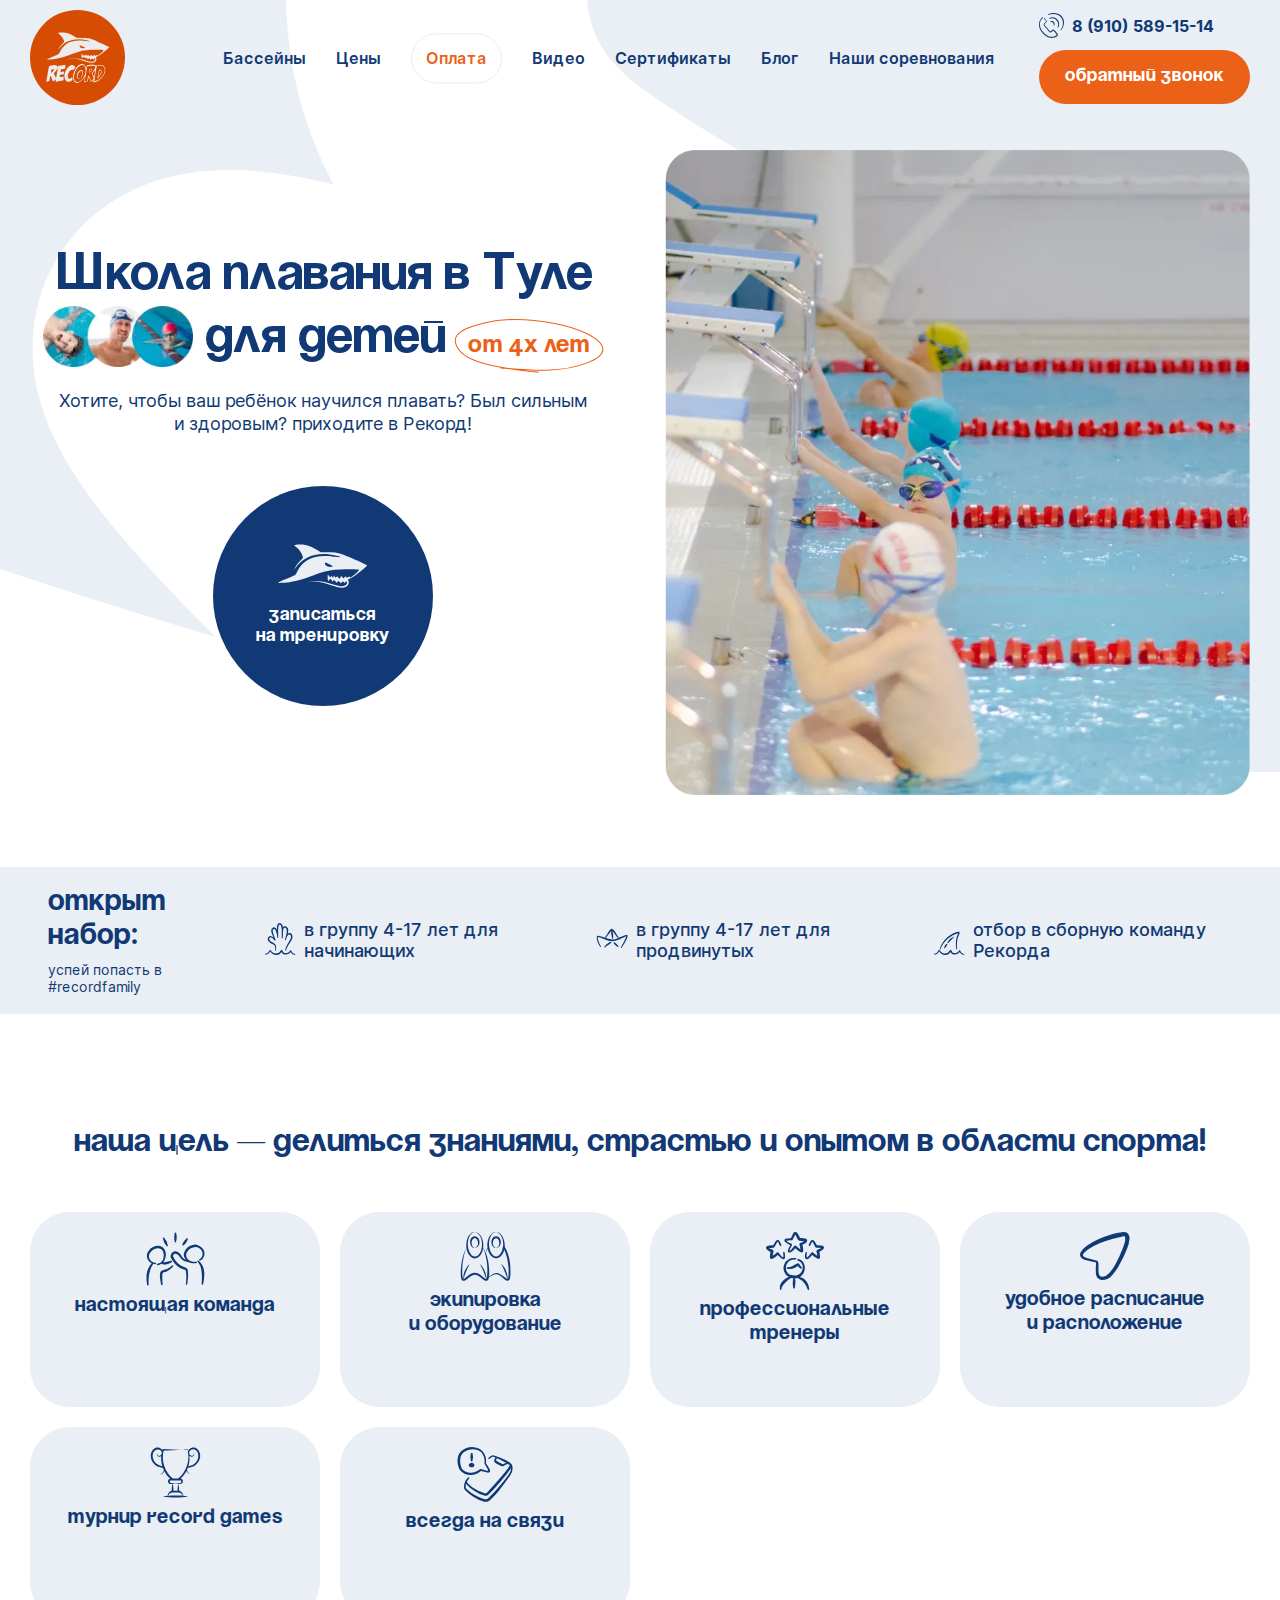
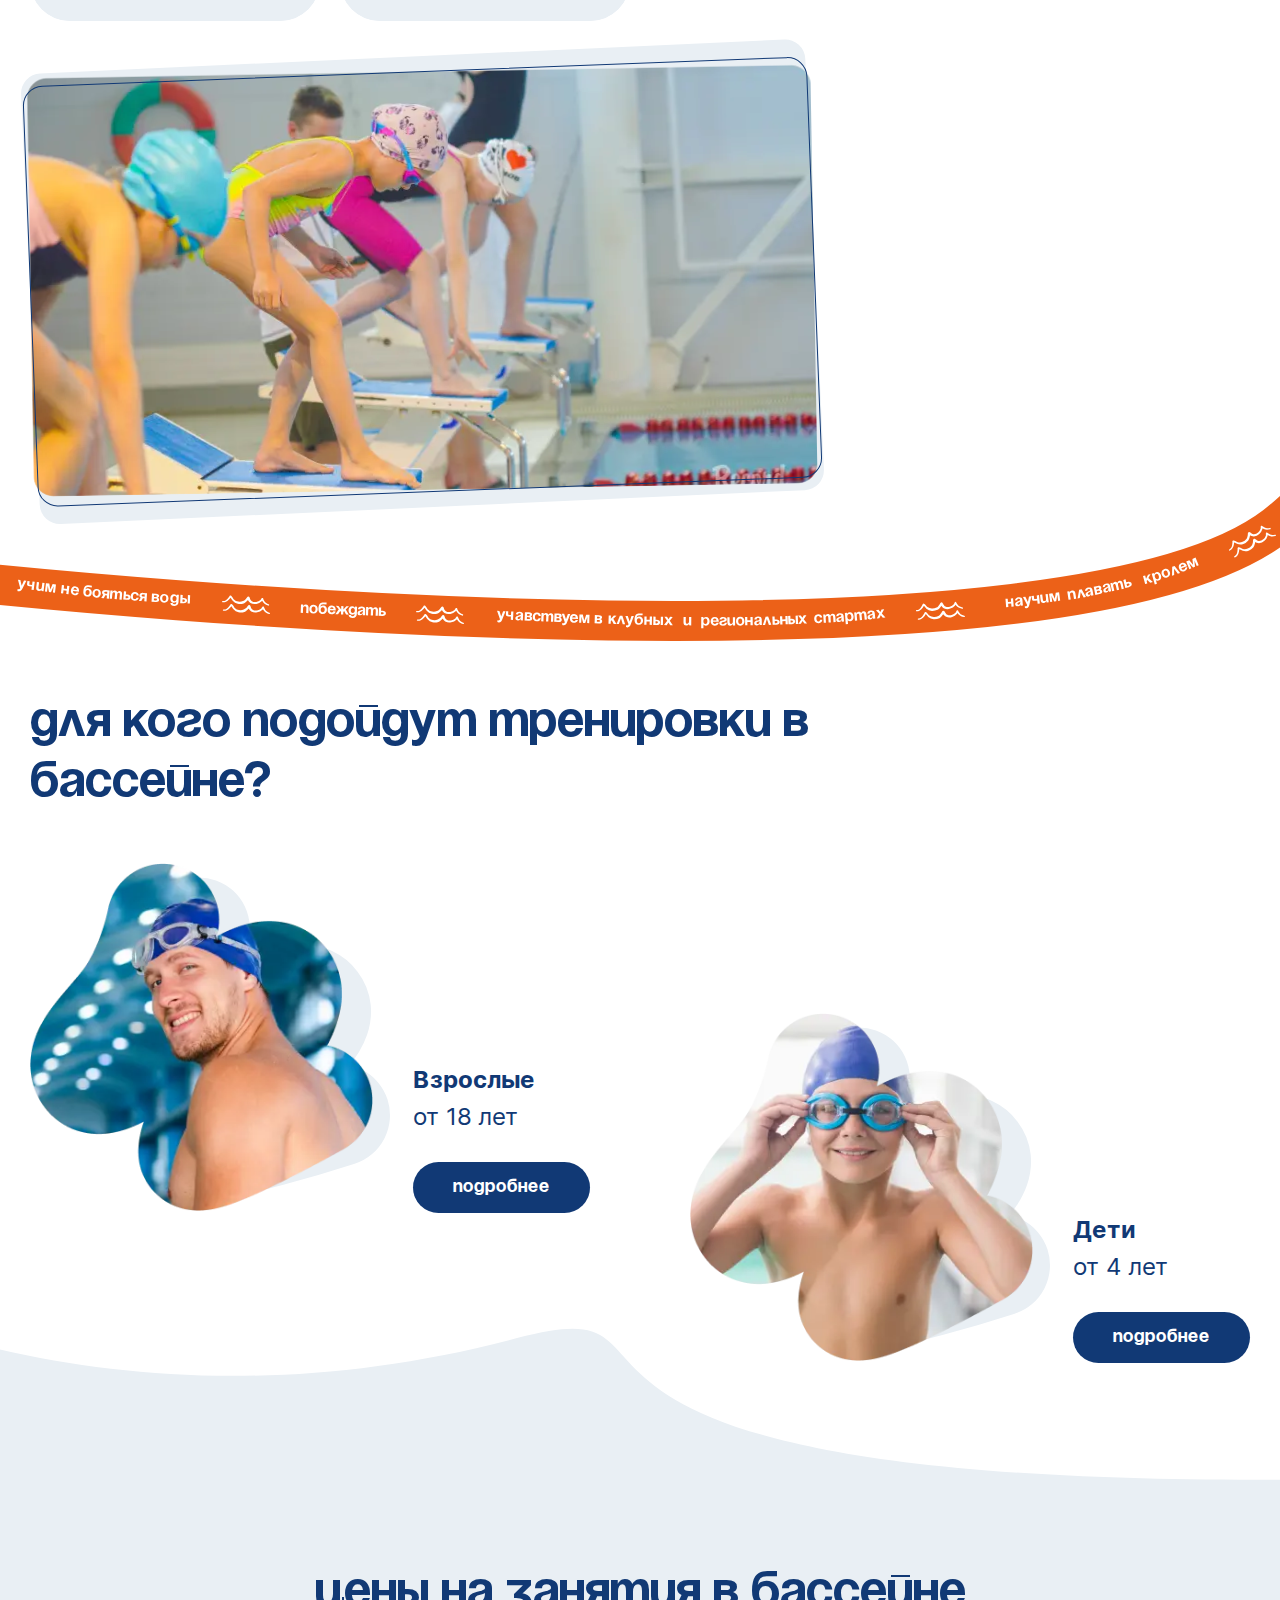
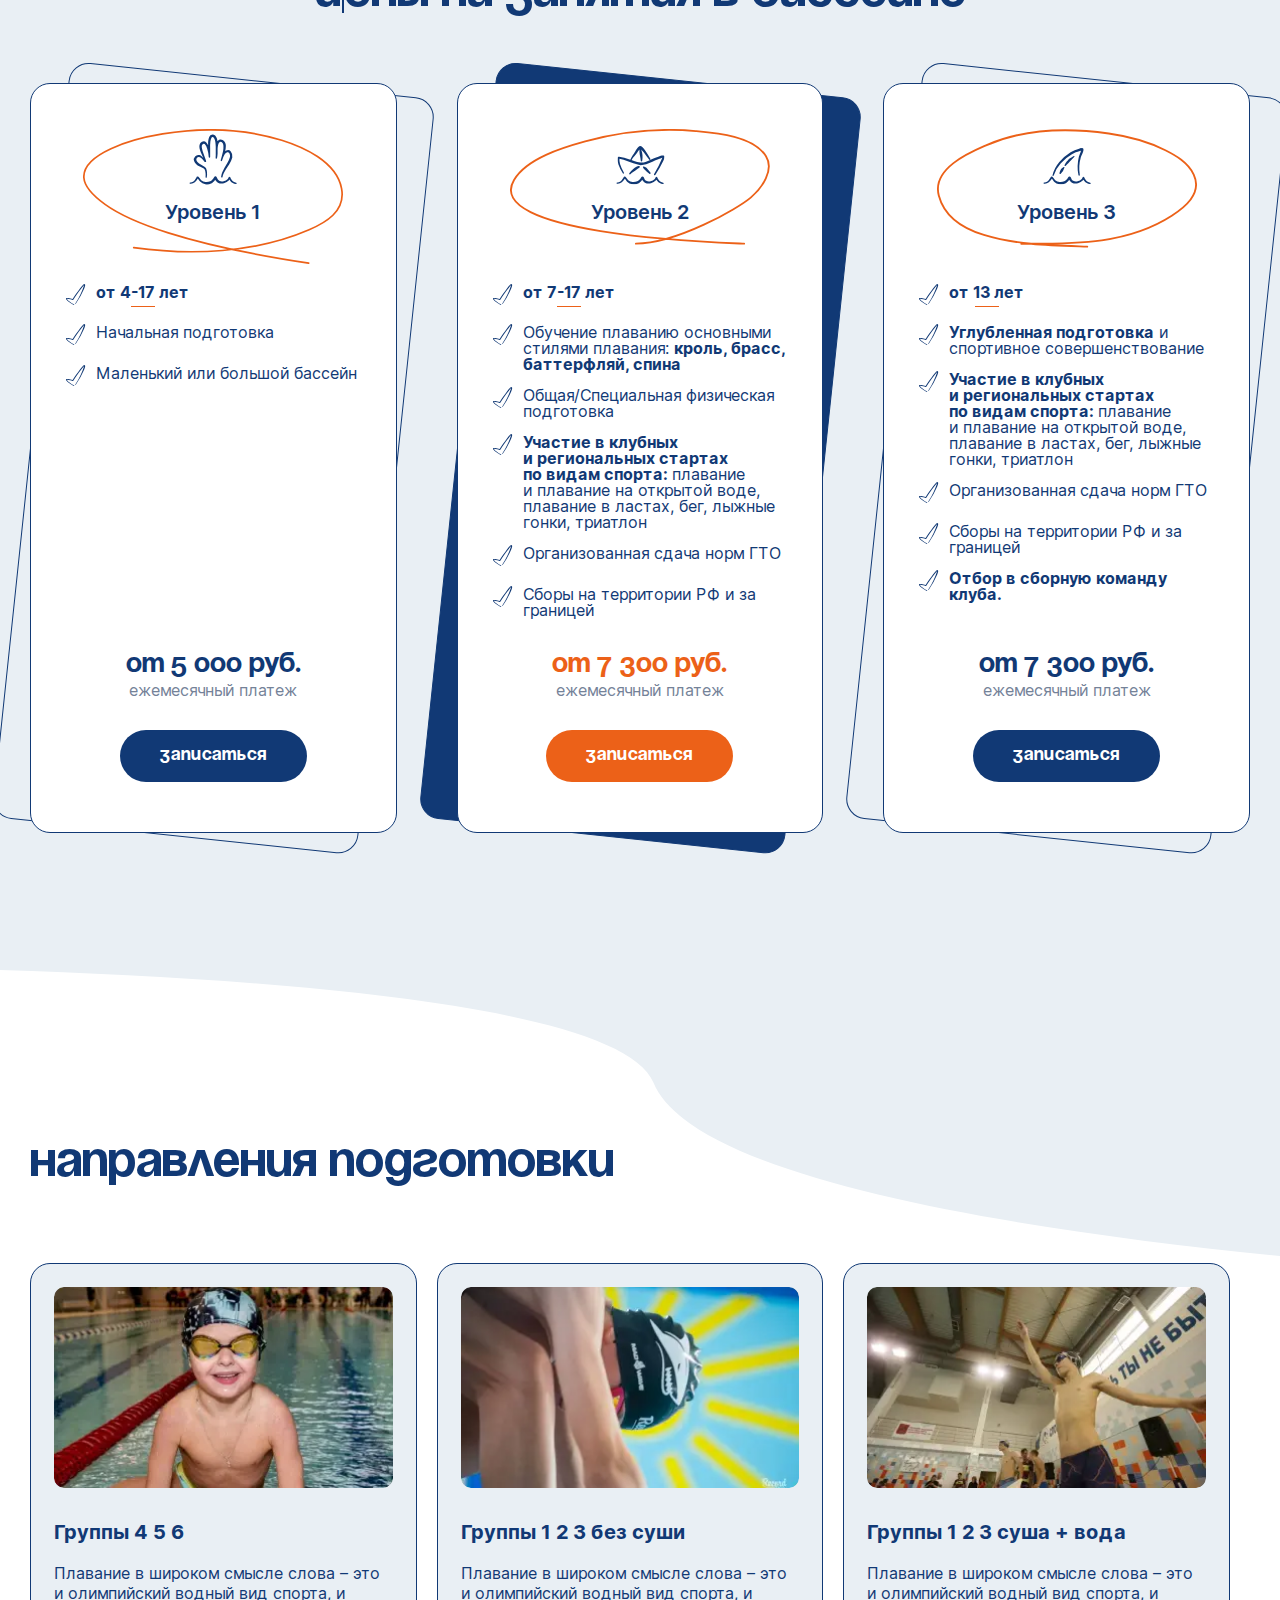
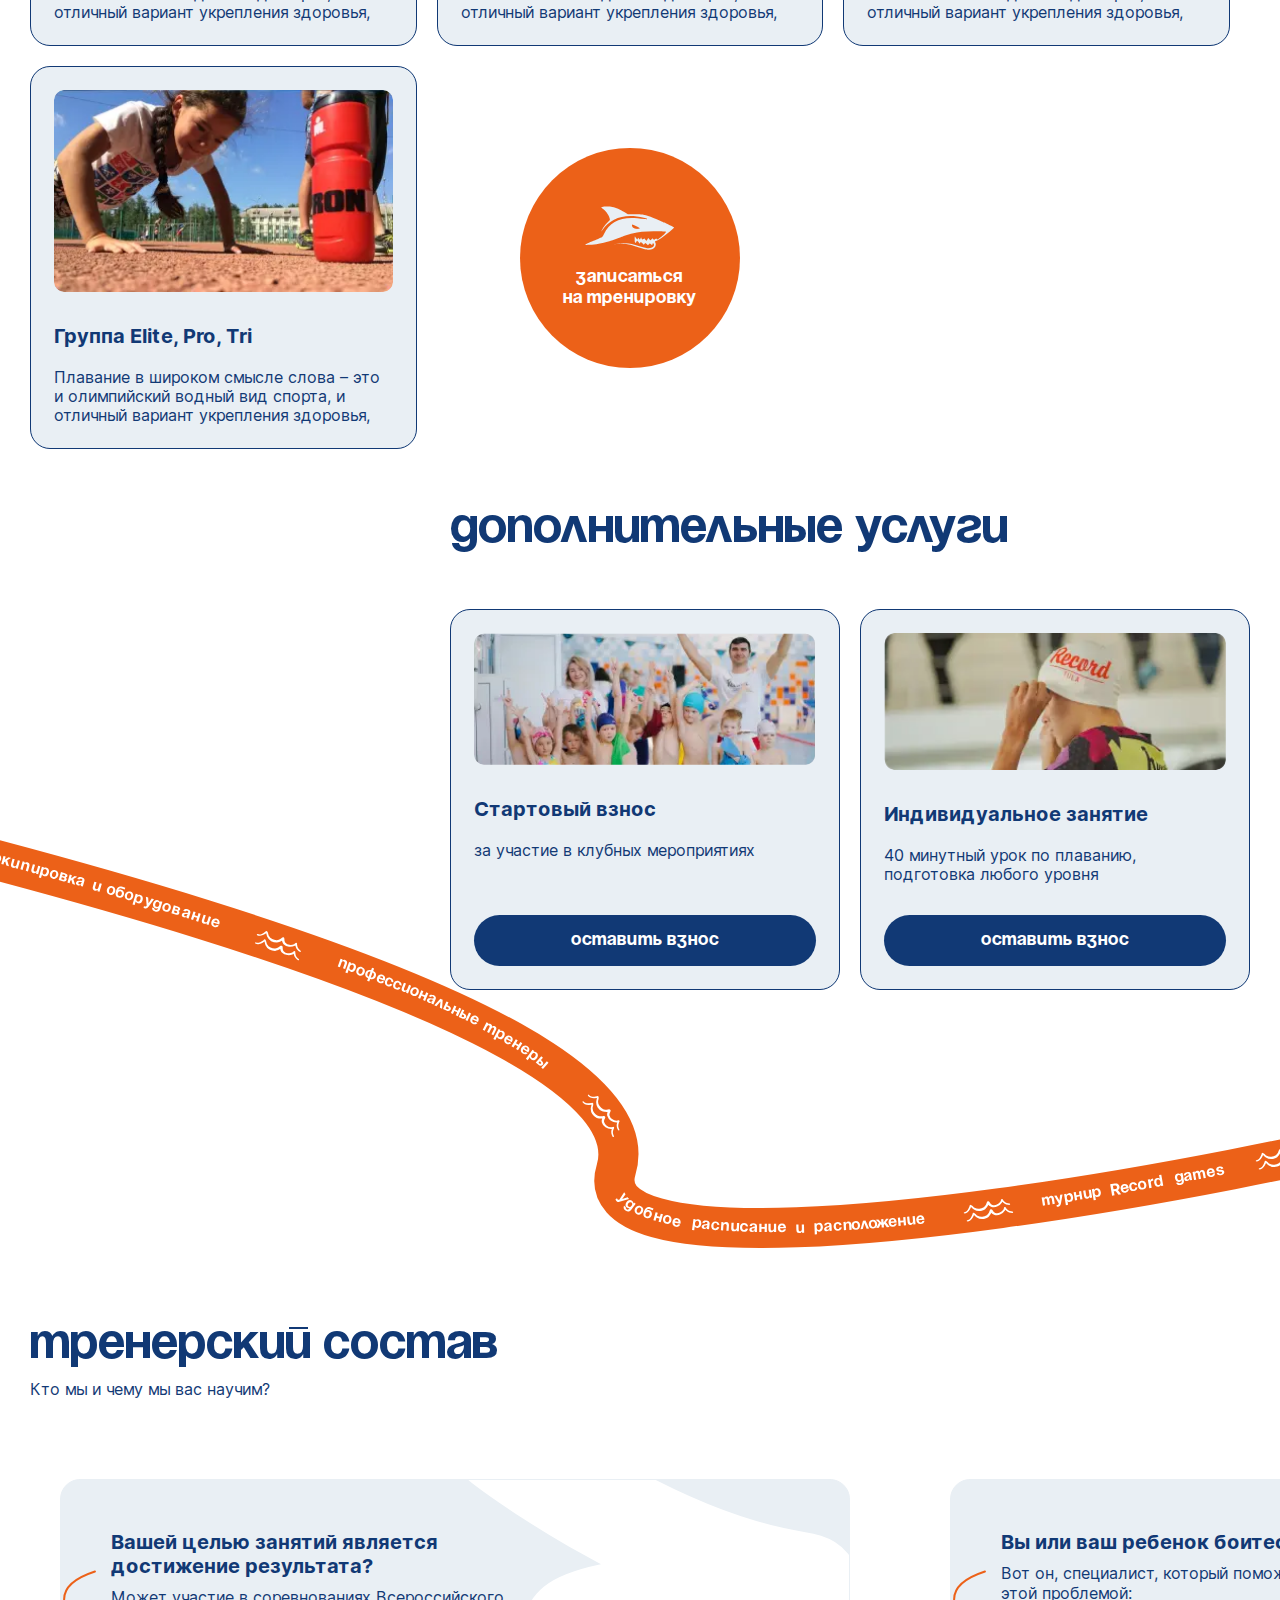
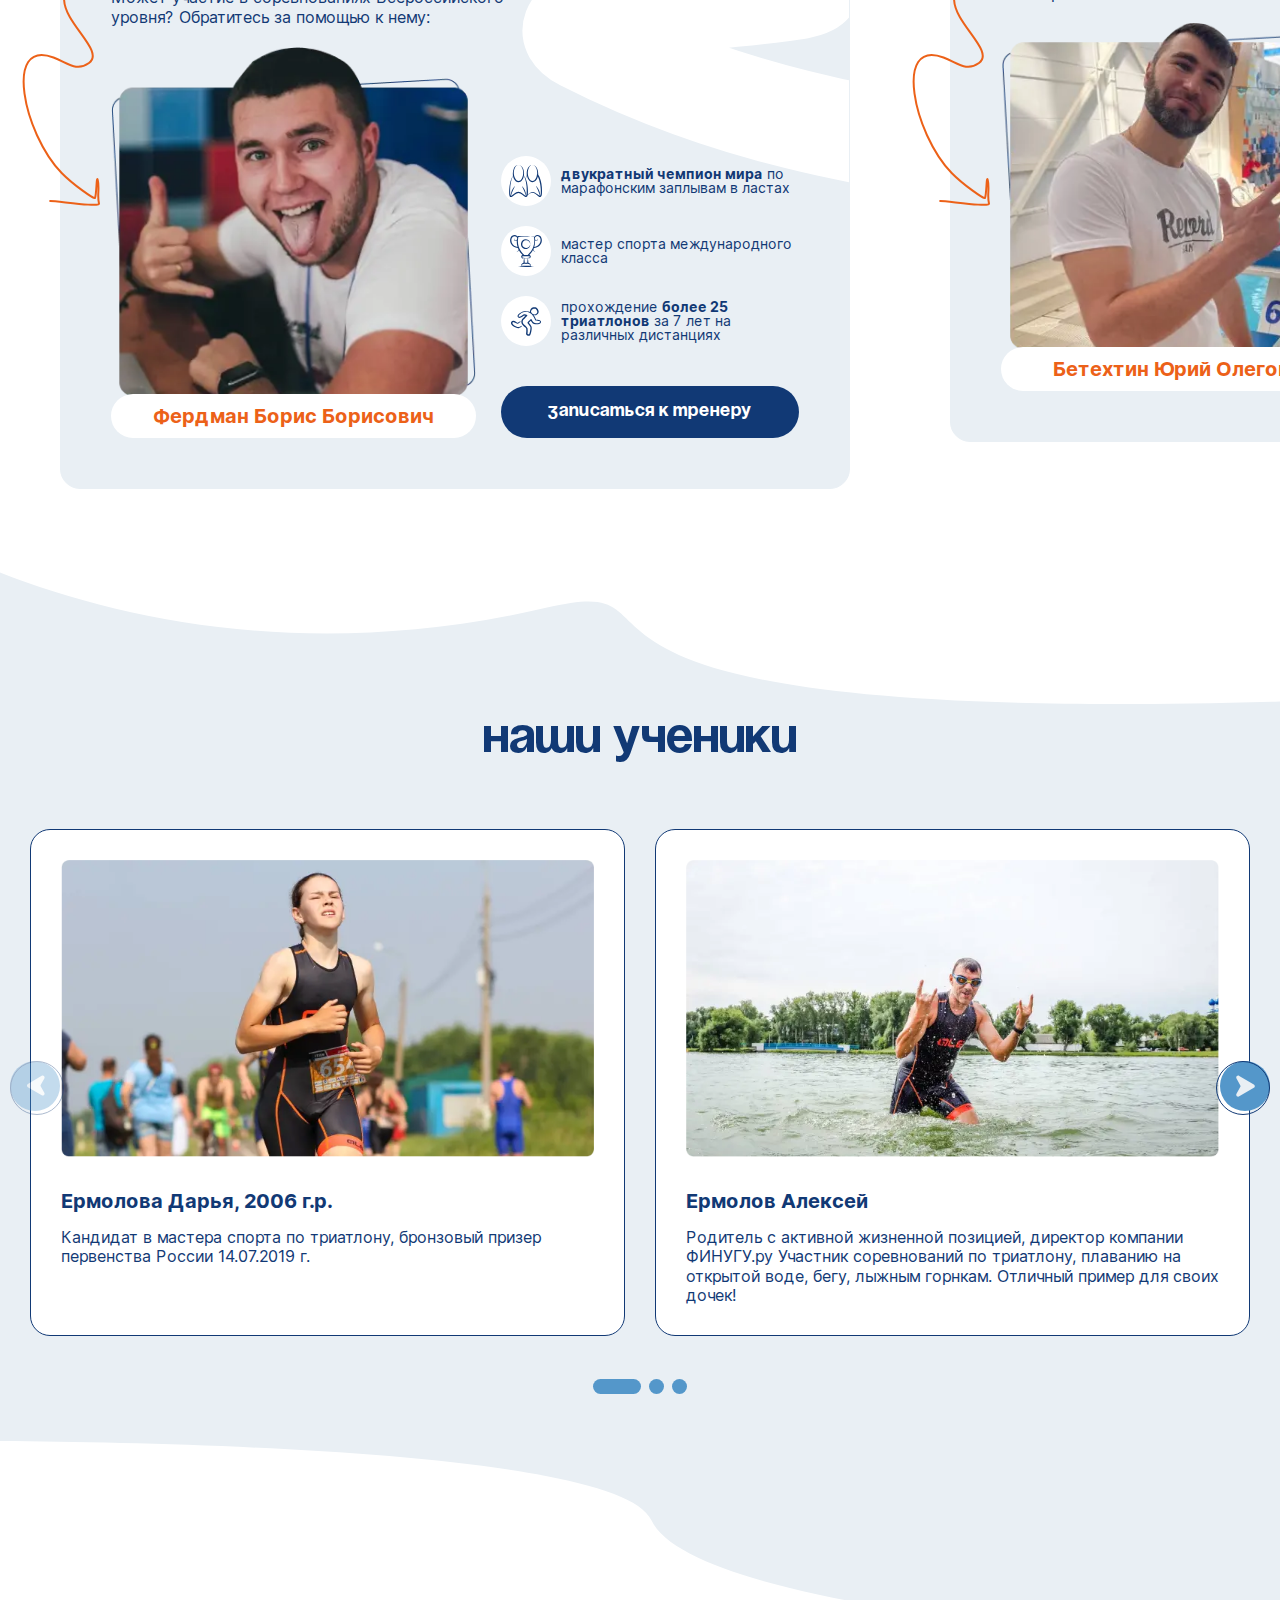
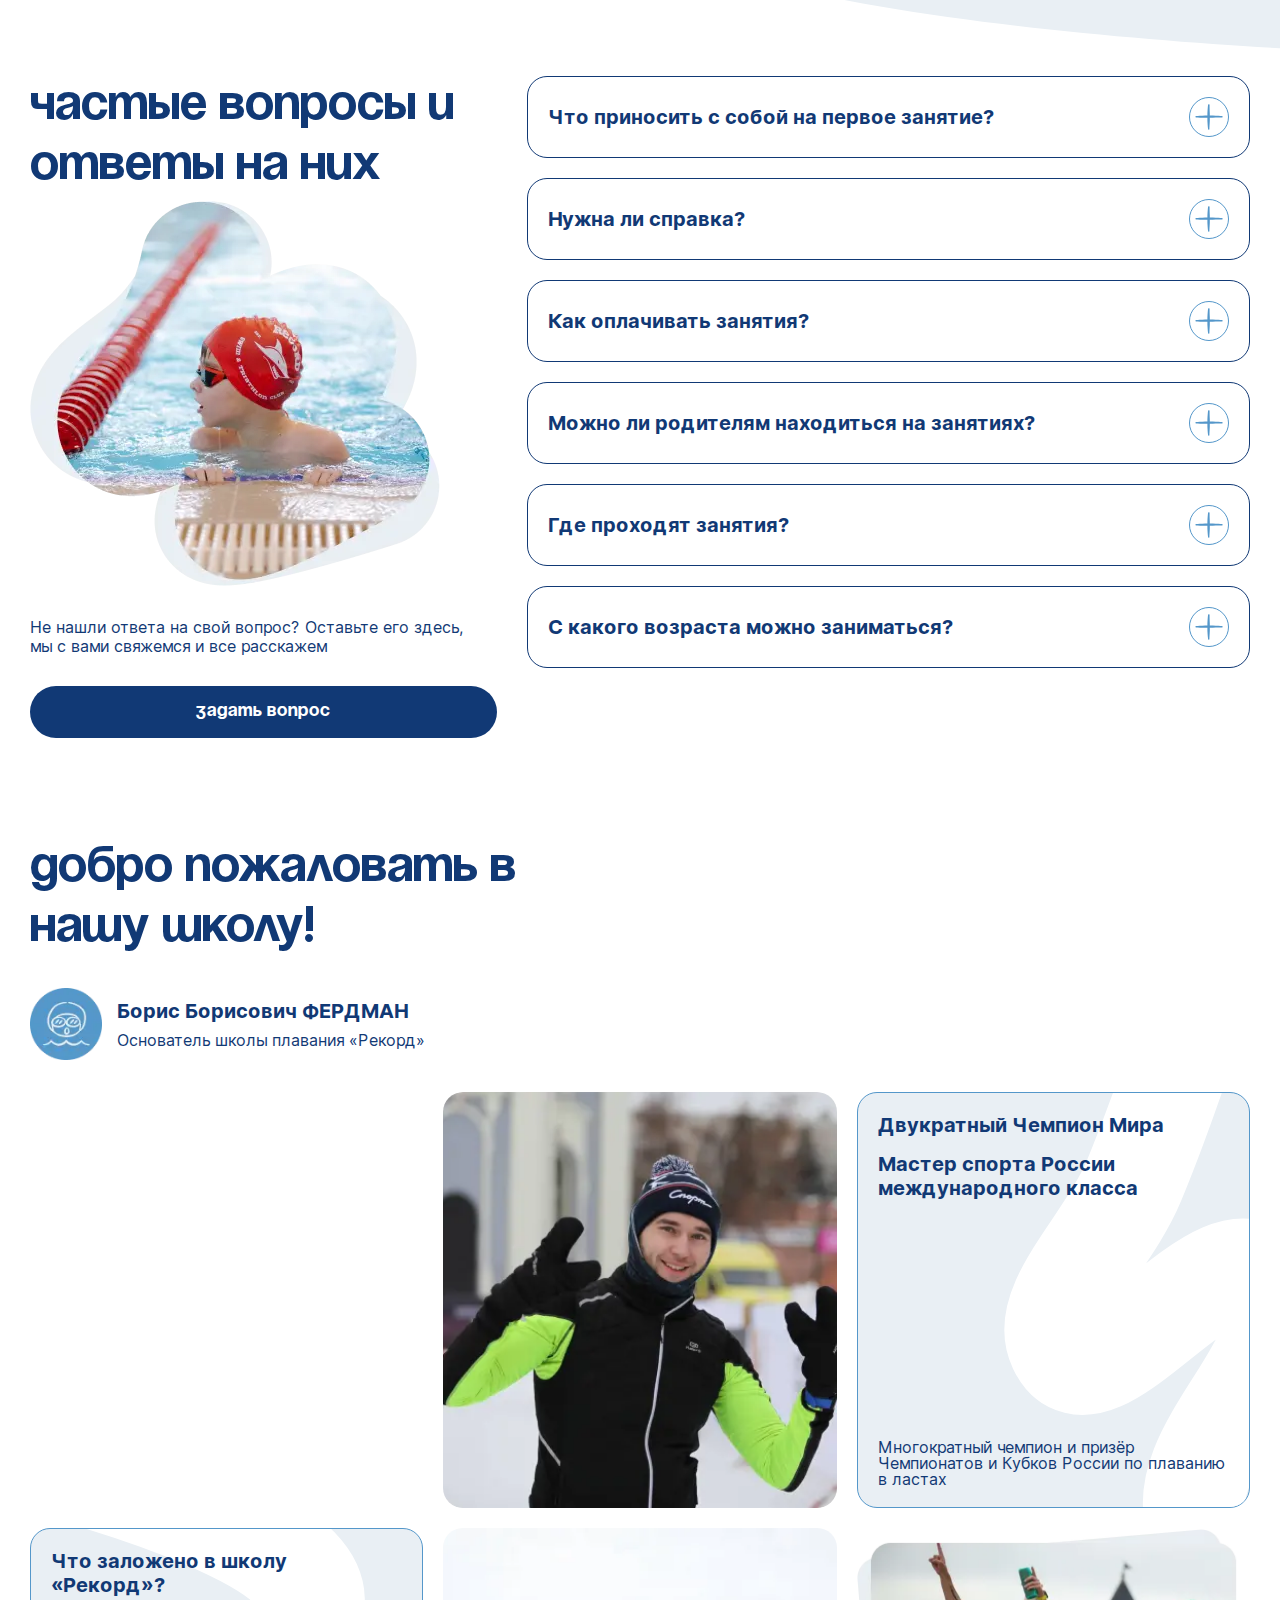
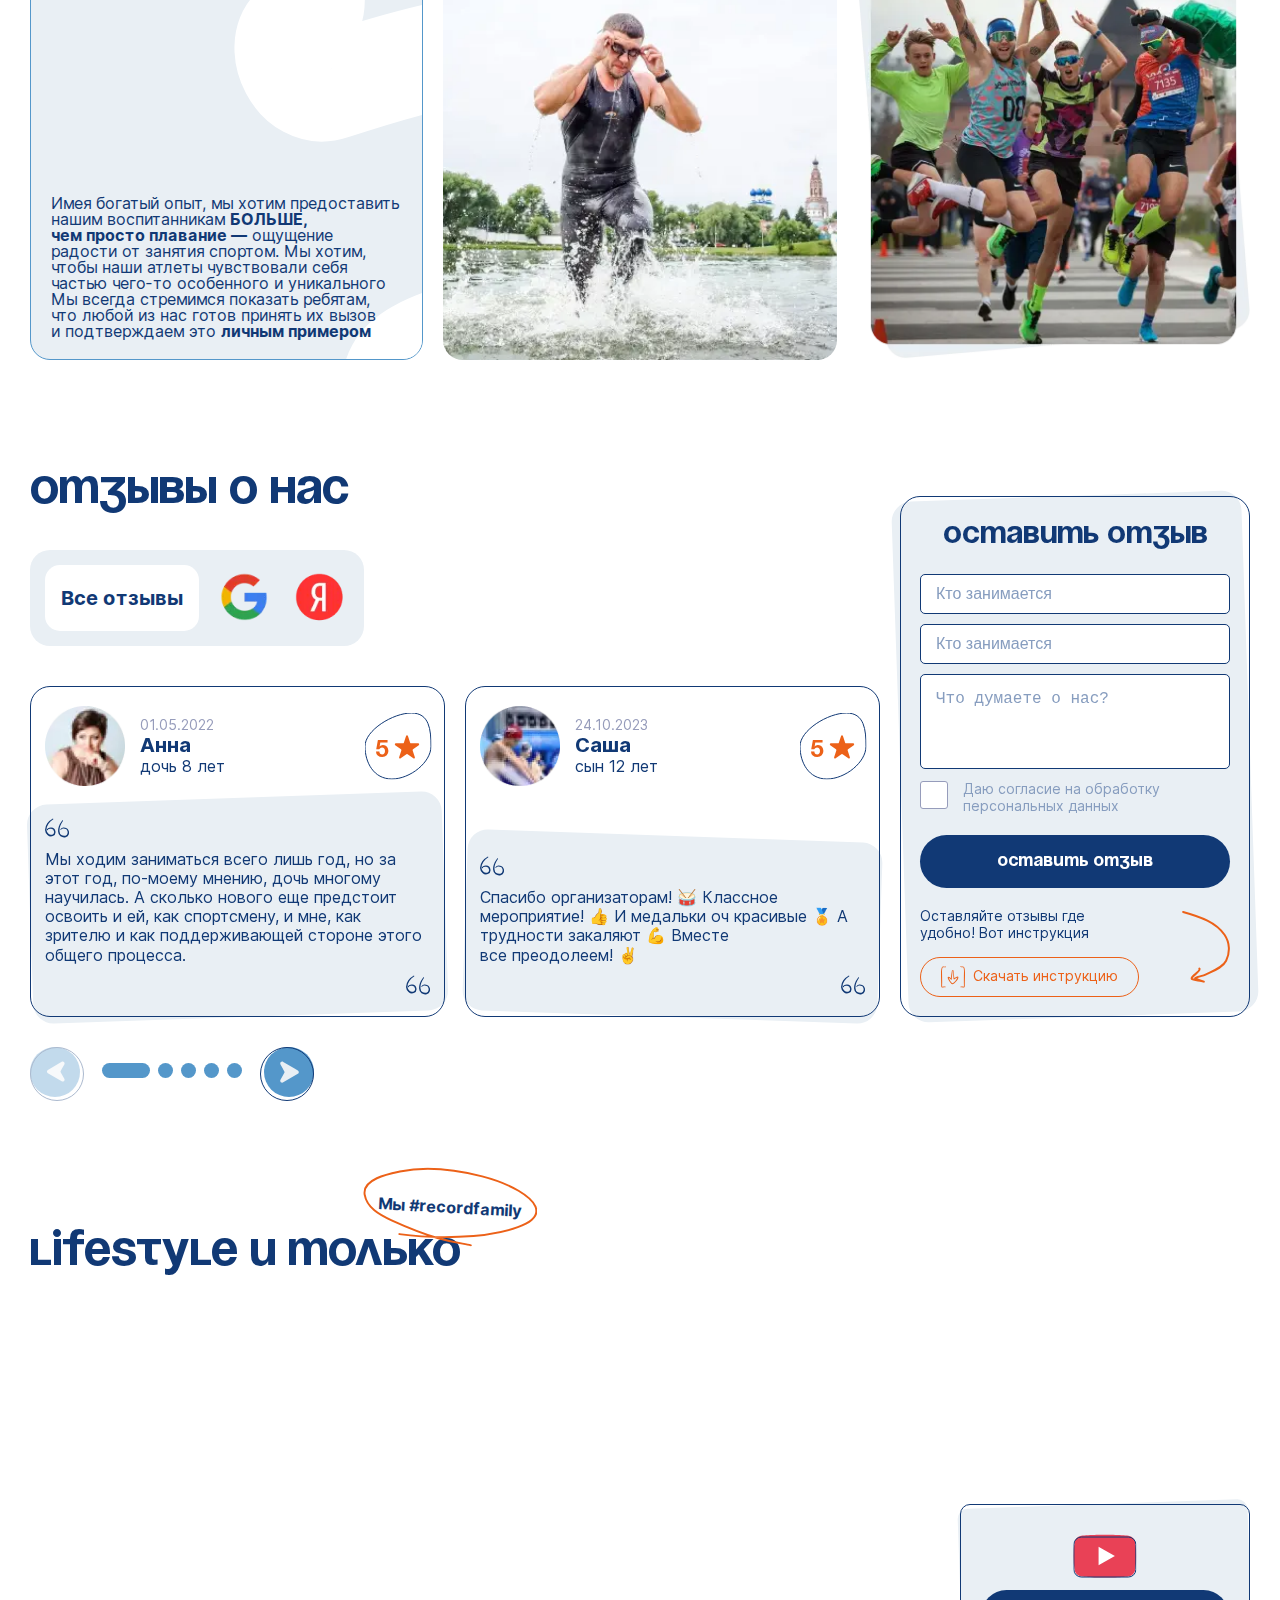
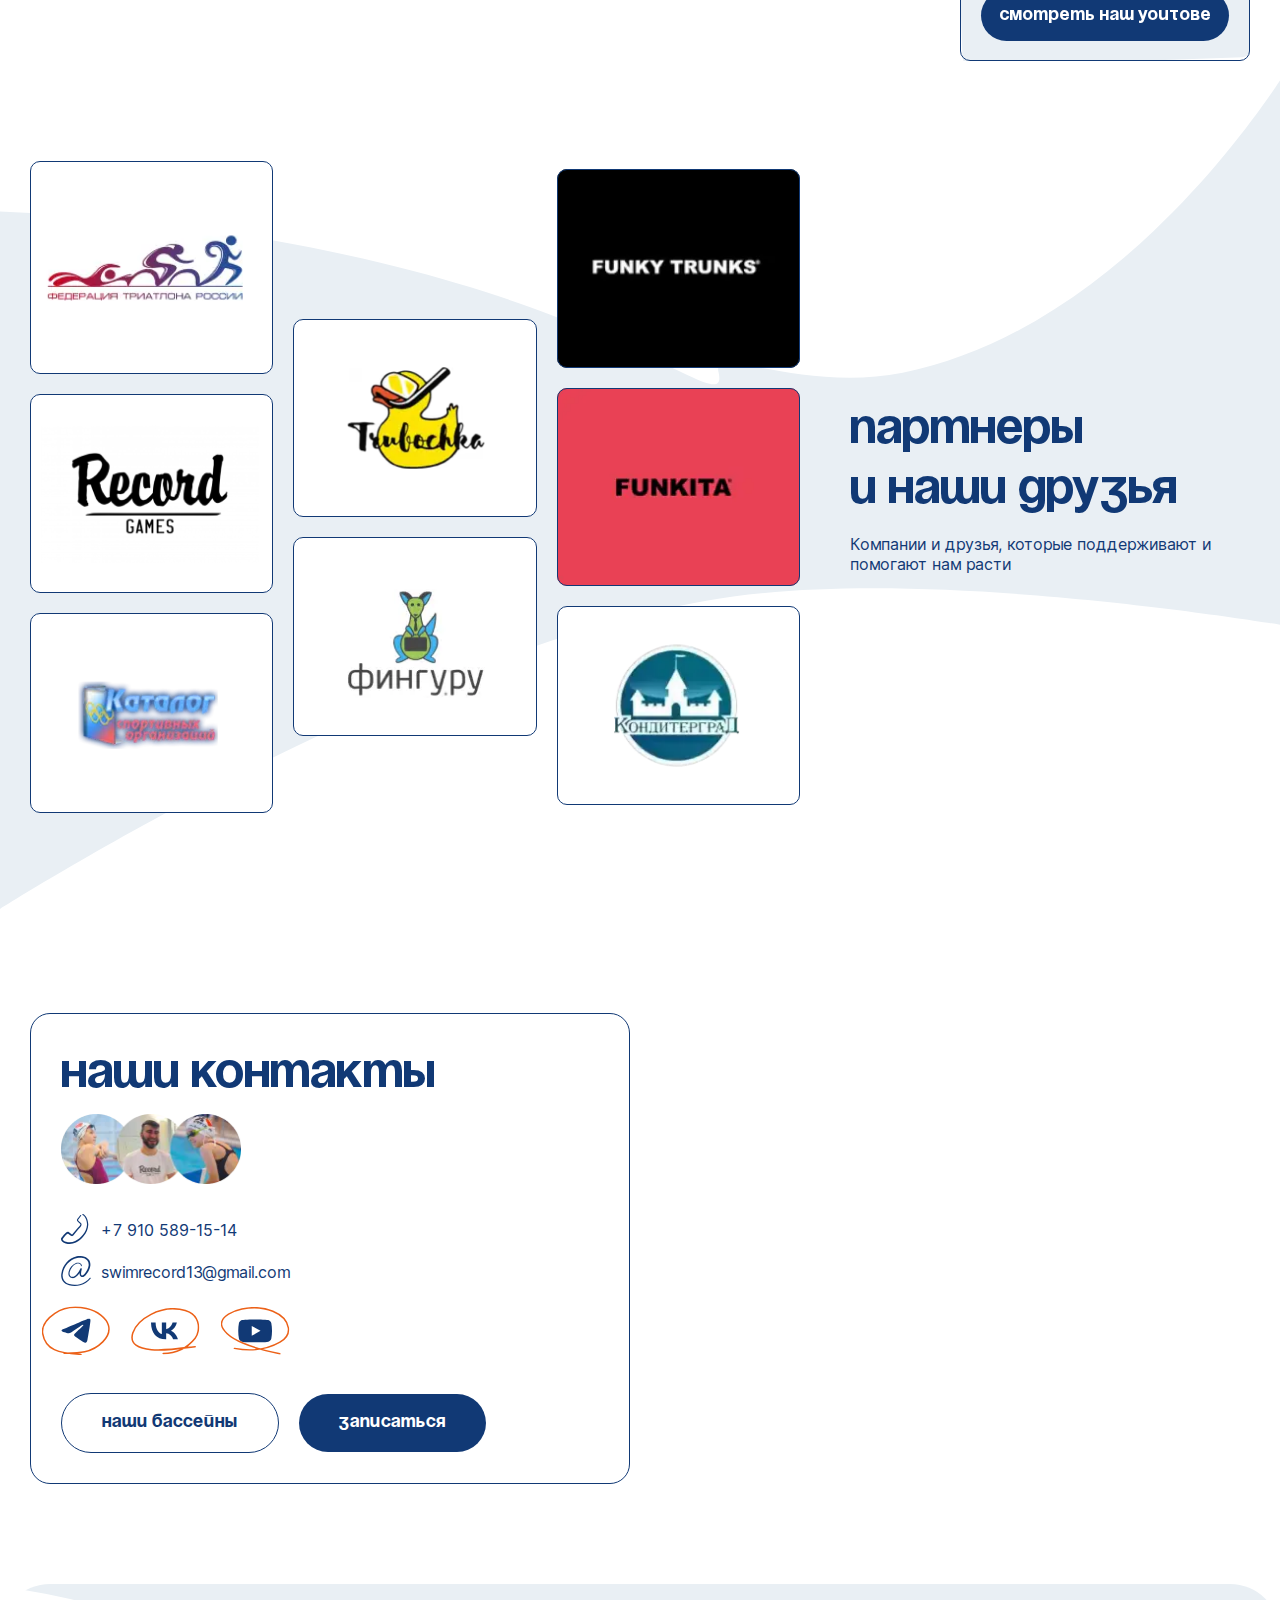
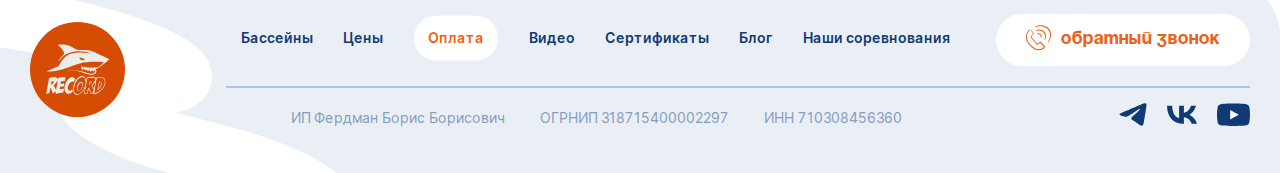
==== index.html @ f6ee5153 "first commit" ====
<!DOCTYPE html>
<html lang="en">

<head>
	<meta charset="UTF-8">
	<meta name="viewport" content="width=device-width, initial-scale=1.0">
	<meta name="keywords" content="">
	<link rel="stylesheet" href="css/libs.min.css">
	<link rel="stylesheet" href="css/style.min.css">
	<title>Главная</title>
	<script src="https://api-maps.yandex.ru/2.1/?lang=ru_RU&apikey=9133eb49-3a97-4b2d-90be-6b80a97a5036" type="text/javascript"></script>
</head>


<body>
	<div class="wrapper">
		<header class="header">
    <div class="container">
        <div class="header__inner">
            <div class="header__left">
                <a class="header__logo" href="">
                    <img src="img/logo.svg" alt="">
                </a>
            </div>
            <div class="header__right">
                <ul class="header__menu">
                    <li><a href="">Бассейны</a></li>
                    <li><a href="">Цены</a></li>
                    <li class="active"><a href="">Оплата</a></li>
                    <li><a href="">Видео</a></li>
                    <li><a href="">Сертификаты</a></li>
                    <li><a href="">Блог</a></li>
                    <li><a href="">Наши соревнования</a></li>
                </ul>
                <div class="header__group">
                    <a class="header__phone" href="tel:8(910)5891514">
                        <i>
                            <svg width="25" height="25" viewBox="0 0 25 25" fill="none" xmlns="http://www.w3.org/2000/svg">
                                <path fill-rule="evenodd" clip-rule="evenodd" d="M18.5417 20.6442C18.3646 20.3942 18.125 20.1546 17.9479 19.9359C17.5625 19.4463 17.1667 18.9567 16.75 18.4984C16.4637 18.1809 16.1613 17.8784 15.8438 17.5921C15.6011 17.3458 15.3361 17.1227 15.0521 16.9255C14.7992 16.7491 14.5049 16.6415 14.1979 16.613C13.9522 16.6084 13.7103 16.6734 13.5 16.8005C13.0104 17.0817 12.3438 17.7484 11.7292 18.1651C11.6052 18.2516 11.4725 18.3249 11.3333 18.3838C11.2604 18.3838 11.1771 18.4567 11.125 18.3838L7.78125 14.4984C7.33333 14.0088 6.73958 13.4567 6.17708 12.7901C5.85862 12.434 5.61112 12.0203 5.44792 11.5713C5.39583 11.4046 5.53125 11.2276 5.6875 11.0296C6.11458 10.488 6.86458 9.92547 7.29167 9.37338C7.54308 9.12903 7.72006 8.81841 7.80208 8.47755C7.82752 8.29715 7.79078 8.11346 7.69792 7.95672C7.57292 7.74838 7.35417 7.55047 7.25 7.40463L5.42708 5.02963C5.40424 4.98888 5.37282 4.95357 5.335 4.92614C5.29717 4.8987 5.25385 4.87981 5.20801 4.87075C5.16218 4.86169 5.11492 4.86269 5.06951 4.87367C5.0241 4.88465 4.98161 4.90536 4.94497 4.93436C4.90834 4.96336 4.87844 4.99996 4.85733 5.04165C4.83622 5.08333 4.82441 5.12909 4.82271 5.17578C4.82101 5.22248 4.82946 5.26898 4.84748 5.31209C4.8655 5.35519 4.89266 5.39388 4.92708 5.42547L6.71875 7.8213L7.13542 8.37338C6.98982 8.71631 6.7518 9.01203 6.44792 9.22755C5.91101 9.67043 5.40948 10.1545 4.94792 10.6755C4.81463 10.8292 4.7189 11.0118 4.66828 11.2088C4.61766 11.4059 4.61354 11.612 4.65625 11.8109C4.83906 12.3634 5.12541 12.876 5.5 13.3213C6.01042 13.988 6.64583 14.6026 7.09375 15.113L10.3125 19.0713C10.4641 19.2605 10.6719 19.3967 10.9059 19.4604C11.1399 19.524 11.388 19.5118 11.6146 19.4255C12.271 19.1361 12.8761 18.7421 13.4063 18.2588C13.6042 18.1026 13.8021 17.9463 13.9688 17.8421C14.1354 17.738 14.1458 17.8421 14.1458 17.7692C14.2828 17.8016 14.4086 17.8699 14.5104 17.9671C14.7083 18.113 14.8854 18.3005 15.0521 18.4463C15.2188 18.5921 15.6042 18.9984 15.8646 19.2901C16.125 19.5817 16.6354 20.2067 17 20.6755C17.1458 20.8526 17.3333 21.0401 17.4896 21.2484C17.5519 21.3267 17.6012 21.4147 17.6354 21.5088C17.7813 21.9567 17.3854 22.3109 16.9792 22.6234C16.4751 22.9939 15.9114 23.2758 15.3125 23.4567C13.2349 24.0466 11.0138 23.8615 9.0625 22.9359C7.08001 21.9505 5.32954 20.5551 3.92708 18.8421C2.11231 16.892 1.03955 14.3668 0.895833 11.7067C0.78125 8.42547 2.29167 5.73797 3.9375 4.93588C4.02206 4.89329 4.08674 4.81947 4.11785 4.73004C4.14895 4.64061 4.14405 4.54259 4.10417 4.45672C4.08509 4.41299 4.05738 4.37356 4.02269 4.3408C3.98801 4.30805 3.94706 4.28264 3.90231 4.2661C3.85756 4.24956 3.80993 4.24224 3.76227 4.24456C3.71462 4.24689 3.66793 4.25882 3.625 4.27963C1.78125 5.14422 0 8.0713 0 11.7276C0.101982 14.6096 1.20729 17.3655 3.125 19.5192C4.59228 21.3689 6.43943 22.8821 8.54167 23.9567C10.743 25.037 13.2665 25.2634 15.625 24.5921C16.5412 24.3313 17.3856 23.8646 18.0938 23.2276C18.3968 22.9834 18.6229 22.6569 18.7448 22.2873C18.8668 21.9177 18.8794 21.5208 18.7813 21.1442C18.725 20.9672 18.6444 20.799 18.5417 20.6442Z" fill="#113975"/>
                                <path fill-rule="evenodd" clip-rule="evenodd" d="M15.0112 12.6447C15.1052 12.6666 15.2039 12.6504 15.2859 12.5996C15.3679 12.5488 15.4265 12.4677 15.4487 12.3738C15.7362 11.5868 15.7362 10.7234 15.4487 9.93634C15.3212 9.58844 15.1305 9.26708 14.8862 8.98842C14.635 8.71146 14.3302 8.48823 13.9904 8.33217C13.2408 7.95042 12.3769 7.85773 11.5633 8.07176C11.5223 8.07654 11.4826 8.08937 11.4465 8.1095C11.4104 8.12962 11.3787 8.15666 11.353 8.18906C11.3274 8.22147 11.3084 8.2586 11.2971 8.29835C11.2858 8.3381 11.2825 8.37968 11.2873 8.42071C11.2921 8.46175 11.3049 8.50145 11.325 8.53753C11.3451 8.57361 11.3722 8.60537 11.4046 8.63101C11.437 8.65664 11.4741 8.67564 11.5139 8.68692C11.5536 8.6982 11.5952 8.70154 11.6362 8.69676C12.2717 8.71098 12.8855 8.93021 13.3862 9.32176C13.5905 9.46857 13.779 9.63613 13.9487 9.82176C14.2586 10.1384 14.4919 10.5217 14.6309 10.9424C14.77 11.363 14.811 11.8099 14.7508 12.2488C14.7377 12.3353 14.757 12.4236 14.8051 12.4967C14.8532 12.5698 14.9266 12.6225 15.0112 12.6447Z" fill="#113975"/>
                                <path fill-rule="evenodd" clip-rule="evenodd" d="M18.7504 7.08253C18.0935 6.13391 17.2135 5.36125 16.1879 4.83253C15.2158 4.36566 14.1385 4.16098 13.0629 4.23878C12.0299 4.3009 11.0266 4.60797 10.1358 5.13461C10.0612 5.17329 10.0051 5.24001 9.97966 5.32011C9.95427 5.4002 9.96173 5.4871 10.0004 5.56169C10.0391 5.63629 10.1058 5.69246 10.1859 5.71786C10.266 5.74325 10.3529 5.73579 10.4275 5.69711C11.2548 5.2987 12.166 5.10574 13.0837 5.13461C13.976 5.15676 14.8477 5.40784 15.615 5.86378C16.4469 6.33492 17.1596 6.99062 17.6983 7.78045C18.1231 8.29698 18.477 8.86801 18.7504 9.47836C19.085 10.2177 19.2369 11.0266 19.1934 11.837C19.1499 12.6473 18.9122 13.4354 18.5004 14.1346C18.473 14.1733 18.4536 14.2172 18.4435 14.2636C18.4334 14.3099 18.4327 14.3578 18.4414 14.4045C18.4501 14.4511 18.4682 14.4955 18.4944 14.535C18.5207 14.5746 18.5546 14.6084 18.5942 14.6346C18.672 14.6883 18.7677 14.7096 18.861 14.6941C18.9543 14.6785 19.0379 14.6273 19.0942 14.5513C19.6421 13.7692 19.992 12.8658 20.1135 11.9186C20.2351 10.9714 20.1248 10.0089 19.7921 9.11378C19.5479 8.38863 19.1968 7.704 18.7504 7.08253Z" fill="#113975"/>
                                <path fill-rule="evenodd" clip-rule="evenodd" d="M24.8641 7.7699C24.7703 7.19074 24.6095 6.62444 24.3849 6.0824C24.1636 5.54915 23.8952 5.0367 23.5828 4.55115C22.8287 3.38071 21.8389 2.38028 20.6766 1.61365C19.5102 0.86453 18.2016 0.364493 16.8328 0.1449C14.142 -0.245012 11.3965 0.213779 8.97868 1.4574C8.90158 1.49359 8.84189 1.55878 8.81263 1.63877C8.78336 1.71876 8.78689 1.80708 8.82243 1.88448C8.8393 1.92229 8.86352 1.95638 8.89367 1.98475C8.92383 2.01312 8.95932 2.03521 8.99809 2.04975C9.03685 2.06429 9.07813 2.07098 9.1195 2.06943C9.16087 2.06788 9.20153 2.05813 9.2391 2.04073C11.5664 0.993608 14.1606 0.691625 16.6662 1.17615C17.8732 1.43377 19.0191 1.92186 20.0412 2.61365C21.0475 3.30308 21.9078 4.18454 22.5724 5.2074C22.8561 5.62471 23.1003 6.06761 23.3016 6.53032C23.5042 6.98496 23.6578 7.45985 23.7599 7.94699C23.9612 9.03596 23.9998 10.1488 23.8745 11.2491C23.763 12.3561 23.4783 13.4387 23.0308 14.4574L21.7287 16.6657C21.684 16.7502 21.6742 16.8488 21.7015 16.9403C21.7288 17.0319 21.7909 17.1091 21.8745 17.1553C21.959 17.2 22.0576 17.2098 22.1491 17.1825C22.2407 17.1552 22.3179 17.0931 22.3641 17.0095L23.7703 14.8116C24.2981 13.7284 24.6497 12.568 24.812 11.3741C25.005 10.1816 25.0226 8.9674 24.8641 7.7699Z" fill="#113975"/>
                            </svg>
                        </i>
                        <span>8 (910) 589-15-14</span>
                    </a>
                    <button class="header__btn btn btn-orange">
                        <i class="btn-mob__icon">
                            <svg width="25" height="25" viewBox="0 0 25 25" fill="none" xmlns="http://www.w3.org/2000/svg">
                                <path fill-rule="evenodd" clip-rule="evenodd" d="M18.5417 20.6462C18.3646 20.3962 18.125 20.1566 17.9479 19.9378C17.5625 19.4483 17.1667 18.9587 16.75 18.5003C16.4637 18.1828 16.1613 17.8803 15.8438 17.5941C15.6011 17.3478 15.3361 17.1246 15.0521 16.9274C14.7992 16.7511 14.5049 16.6434 14.1979 16.6149C13.9522 16.6103 13.7103 16.6753 13.5 16.8024C13.0104 17.0837 12.3438 17.7503 11.7292 18.167C11.6052 18.2535 11.4725 18.3268 11.3333 18.3858C11.2604 18.3858 11.1771 18.4587 11.125 18.3858L7.78125 14.5003C7.33333 14.0108 6.73958 13.4587 6.17708 12.792C5.85862 12.4359 5.61112 12.0222 5.44792 11.5733C5.39583 11.4066 5.53125 11.2295 5.6875 11.0316C6.11458 10.4899 6.86458 9.92742 7.29167 9.37534C7.54308 9.13099 7.72006 8.82037 7.80208 8.4795C7.82752 8.2991 7.79078 8.11541 7.69792 7.95867C7.57292 7.75034 7.35417 7.55242 7.25 7.40659L5.42708 5.03159C5.40424 4.99083 5.37282 4.95552 5.335 4.92809C5.29717 4.90066 5.25385 4.88176 5.20801 4.8727C5.16218 4.86364 5.11492 4.86464 5.06951 4.87562C5.0241 4.8866 4.98161 4.90731 4.94497 4.93631C4.90834 4.96531 4.87844 5.00192 4.85733 5.0436C4.83622 5.08528 4.82441 5.13105 4.82271 5.17774C4.82101 5.22443 4.82946 5.27093 4.84748 5.31404C4.8655 5.35715 4.89266 5.39583 4.92708 5.42742L6.71875 7.82325L7.13542 8.37534C6.98982 8.71826 6.7518 9.01398 6.44792 9.2295C5.91101 9.67238 5.40948 10.1565 4.94792 10.6774C4.81463 10.8311 4.7189 11.0137 4.66828 11.2108C4.61766 11.4078 4.61354 11.6139 4.65625 11.8128C4.83906 12.3653 5.12541 12.8779 5.5 13.3233C6.01042 13.9899 6.64583 14.6045 7.09375 15.1149L10.3125 19.0733C10.4641 19.2625 10.6719 19.3987 10.9059 19.4623C11.1399 19.526 11.388 19.5138 11.6146 19.4274C12.271 19.1381 12.8761 18.7441 13.4063 18.2608C13.6042 18.1045 13.8021 17.9483 13.9688 17.8441C14.1354 17.7399 14.1458 17.8441 14.1458 17.7712C14.2828 17.8036 14.4086 17.8719 14.5104 17.9691C14.7083 18.1149 14.8854 18.3024 15.0521 18.4483C15.2188 18.5941 15.6042 19.0003 15.8646 19.292C16.125 19.5837 16.6354 20.2087 17 20.6774C17.1458 20.8545 17.3333 21.042 17.4896 21.2503C17.5519 21.3287 17.6012 21.4166 17.6354 21.5108C17.7813 21.9587 17.3854 22.3128 16.9792 22.6253C16.4751 22.9959 15.9114 23.2777 15.3125 23.4587C13.2349 24.0486 11.0138 23.8635 9.0625 22.9378C7.08001 21.9525 5.32954 20.5571 3.92708 18.8441C2.11231 16.8939 1.03955 14.3687 0.895833 11.7087C0.78125 8.42742 2.29167 5.73992 3.9375 4.93784C4.02206 4.89524 4.08674 4.82142 4.11785 4.732C4.14895 4.64257 4.14405 4.54455 4.10417 4.45867C4.08509 4.41494 4.05738 4.37551 4.02269 4.34276C3.98801 4.31 3.94706 4.28459 3.90231 4.26805C3.85756 4.25152 3.80993 4.24419 3.76227 4.24651C3.71462 4.24884 3.66793 4.26077 3.625 4.28159C1.78125 5.14617 0 8.07325 0 11.7295C0.101982 14.6115 1.20729 17.3674 3.125 19.5212C4.59228 21.3708 6.43943 22.8841 8.54167 23.9587C10.743 25.039 13.2665 25.2653 15.625 24.5941C16.5412 24.3333 17.3856 23.8666 18.0938 23.2295C18.3968 22.9853 18.6229 22.6588 18.7448 22.2893C18.8668 21.9197 18.8794 21.5228 18.7813 21.1462C18.725 20.9692 18.6444 20.8009 18.5417 20.6462Z" fill="#EC6118"/>
                                <path fill-rule="evenodd" clip-rule="evenodd" d="M15.0112 12.6466C15.1052 12.6685 15.2039 12.6523 15.2859 12.6016C15.3679 12.5508 15.4265 12.4696 15.4487 12.3758C15.7362 11.5887 15.7362 10.7254 15.4487 9.93829C15.3212 9.59039 15.1305 9.26904 14.8862 8.99038C14.635 8.71342 14.3302 8.49018 13.9904 8.33413C13.2408 7.95237 12.3769 7.85968 11.5633 8.07371C11.5223 8.0785 11.4826 8.09132 11.4465 8.11145C11.4104 8.13158 11.3787 8.15861 11.353 8.19102C11.3274 8.22342 11.3084 8.26056 11.2971 8.3003C11.2858 8.34005 11.2825 8.38163 11.2873 8.42267C11.2921 8.46371 11.3049 8.5034 11.325 8.53948C11.3451 8.57556 11.3722 8.60733 11.4046 8.63296C11.437 8.65859 11.4741 8.67759 11.5139 8.68887C11.5536 8.70016 11.5952 8.7035 11.6362 8.69871C12.2717 8.71293 12.8855 8.93216 13.3862 9.32371C13.5905 9.47053 13.779 9.63808 13.9487 9.82371C14.2586 10.1404 14.4919 10.5237 14.6309 10.9443C14.77 11.365 14.811 11.8119 14.7508 12.2508C14.7377 12.3373 14.757 12.4256 14.8051 12.4987C14.8532 12.5718 14.9266 12.6245 15.0112 12.6466Z" fill="#EC6118"/>
                                <path fill-rule="evenodd" clip-rule="evenodd" d="M18.7504 7.08253C18.0935 6.13391 17.2135 5.36125 16.1879 4.83253C15.2158 4.36566 14.1385 4.16098 13.0629 4.23878C12.0299 4.3009 11.0266 4.60797 10.1358 5.13461C10.0612 5.17329 10.0051 5.24001 9.97966 5.32011C9.95427 5.4002 9.96173 5.4871 10.0004 5.56169C10.0391 5.63629 10.1058 5.69246 10.1859 5.71786C10.266 5.74325 10.3529 5.73579 10.4275 5.69711C11.2548 5.2987 12.166 5.10574 13.0837 5.13461C13.976 5.15676 14.8477 5.40784 15.615 5.86378C16.4469 6.33492 17.1596 6.99062 17.6983 7.78045C18.1231 8.29698 18.477 8.86801 18.7504 9.47836C19.085 10.2177 19.2369 11.0266 19.1934 11.837C19.1499 12.6473 18.9122 13.4354 18.5004 14.1346C18.473 14.1733 18.4536 14.2172 18.4435 14.2636C18.4334 14.3099 18.4327 14.3578 18.4414 14.4045C18.4501 14.4511 18.4682 14.4955 18.4944 14.535C18.5207 14.5746 18.5546 14.6084 18.5942 14.6346C18.672 14.6883 18.7677 14.7096 18.861 14.6941C18.9543 14.6785 19.0379 14.6273 19.0942 14.5513C19.6421 13.7692 19.992 12.8658 20.1135 11.9186C20.2351 10.9714 20.1248 10.0089 19.7921 9.11378C19.5479 8.38863 19.1968 7.704 18.7504 7.08253Z" fill="#EC6118"/>
                                <path fill-rule="evenodd" clip-rule="evenodd" d="M24.8641 7.77185C24.7703 7.19269 24.6095 6.62639 24.3849 6.08435C24.1636 5.5511 23.8952 5.03866 23.5828 4.5531C22.8287 3.38266 21.8389 2.38223 20.6766 1.6156C19.5102 0.866483 18.2016 0.366446 16.8328 0.146854C14.142 -0.243058 11.3965 0.215732 8.97868 1.45935C8.90158 1.49554 8.84189 1.56073 8.81263 1.64073C8.78336 1.72072 8.78689 1.80903 8.82243 1.88644C8.8393 1.92425 8.86352 1.95833 8.89367 1.9867C8.92383 2.01507 8.95932 2.03717 8.99809 2.05171C9.03685 2.06624 9.07813 2.07293 9.1195 2.07138C9.16087 2.06984 9.20153 2.06008 9.2391 2.04269C11.5664 0.995561 14.1606 0.693578 16.6662 1.1781C17.8732 1.43572 19.0191 1.92381 20.0412 2.6156C21.0475 3.30503 21.9078 4.18649 22.5724 5.20935C22.8561 5.62666 23.1003 6.06956 23.3016 6.53227C23.5042 6.98691 23.6578 7.4618 23.7599 7.94894C23.9612 9.03791 23.9998 10.1507 23.8745 11.251C23.763 12.358 23.4783 13.4407 23.0308 14.4594L21.7287 16.6677C21.684 16.7521 21.6742 16.8507 21.7015 16.9423C21.7288 17.0338 21.7909 17.111 21.8745 17.1573C21.959 17.202 22.0576 17.2117 22.1491 17.1844C22.2407 17.1572 22.3179 17.095 22.3641 17.0114L23.7703 14.8135C24.2981 13.7303 24.6497 12.5699 24.812 11.376C25.005 10.1836 25.0226 8.96936 24.8641 7.77185Z" fill="#EC6118"/>
                            </svg>
                        </i>
                        <span>обратный звонок</span>
                        <i class="hover-bg">
                            <img src="img/btn-orange__bg.svg" alt="">
                        </i>
                        <i class="hover-bg2">
                            <img src="img/btn-orange__bg2.svg" alt="">
                        </i>
                    </button>
                </div>
                <div class="header__socials">
                    <a class="header__social" href="">
                        <svg width="28" height="23" viewBox="0 0 28 23" fill="none" xmlns="http://www.w3.org/2000/svg">
                            <path fill-rule="evenodd" clip-rule="evenodd" d="M2.37654 9.6753C9.61161 6.5231 14.4361 4.44498 16.8501 3.44093C23.7424 0.574175 25.1746 0.0761894 26.108 0.0597456C26.3134 0.056129 26.7724 0.10701 27.0698 0.348292C27.3208 0.552026 27.3899 0.827242 27.423 1.0204C27.456 1.21357 27.4972 1.6536 27.4645 1.99742C27.091 5.92179 25.4749 15.4452 24.6527 19.8406C24.3048 21.7004 23.6197 22.324 22.9566 22.385C21.5153 22.5176 20.4209 21.4325 19.025 20.5175C16.8406 19.0856 15.6066 18.1943 13.4863 16.7971C11.036 15.1823 12.6244 14.2948 14.0209 12.8444C14.3863 12.4648 20.7365 6.68887 20.8594 6.1649C20.8748 6.09937 20.8891 5.8551 20.744 5.72612C20.5988 5.59713 20.3847 5.64124 20.2301 5.67632C20.011 5.72604 16.5215 8.03248 9.76156 12.5956C8.77108 13.2758 7.87392 13.6072 7.07011 13.5898C6.18396 13.5706 4.47937 13.0888 3.21219 12.6768C1.65794 12.1716 0.422645 11.9045 0.530211 11.0465C0.586238 10.5996 1.20168 10.1425 2.37654 9.6753Z" fill="#113975"/>
                        </svg>
                    </a>
                    <a class="header__social" href="">
                        <svg width="30" height="19" viewBox="0 0 30 19" fill="none" xmlns="http://www.w3.org/2000/svg">
                            <path d="M16.3397 18.5C6.08985 18.5 0.243598 11.7432 0 0.5H5.13429C5.30294 8.75225 9.08798 12.2477 12.0861 12.9685V0.5H16.9208V7.61712C19.8814 7.31081 22.9916 4.06757 24.0409 0.5H28.8755C28.0698 4.8964 24.6969 8.13964 22.2984 9.47297C24.6969 10.5541 28.5384 13.3829 30 18.5H24.6781C23.5351 15.0766 20.6872 12.4279 16.9208 12.0676V18.5H16.3397Z" fill="#113975"/>
                        </svg>
                    </a>
                    <a class="header__social" href="">
                        <svg width="33" height="23" viewBox="0 0 33 23" fill="none" xmlns="http://www.w3.org/2000/svg">
                            <path d="M13.2 16.312V6.69047L21.78 11.5012L13.2 16.312Z" fill="white"/>
                            <path d="M32.3038 3.78464C32.116 3.1069 31.7483 2.48897 31.2374 1.99268C30.7266 1.4964 30.0905 1.13916 29.3929 0.95674C26.8237 0.28125 16.5 0.28125 16.5 0.28125C16.5 0.28125 6.17627 0.28125 3.60712 0.95674C2.90949 1.13916 2.27342 1.4964 1.76256 1.99268C1.25171 2.48897 0.883986 3.1069 0.696206 3.78464C0.21649 6.33005 -0.0163041 8.91358 0.000886751 11.5012C-0.0163041 14.0889 0.21649 16.6724 0.696206 19.2179C0.883986 19.8956 1.25171 20.5135 1.76256 21.0098C2.27342 21.5061 2.90949 21.8633 3.60712 22.0458C6.17627 22.7212 16.5 22.7212 16.5 22.7212C16.5 22.7212 26.8237 22.7212 29.3929 22.0458C30.0905 21.8633 30.7266 21.5061 31.2374 21.0098C31.7483 20.5135 32.116 19.8956 32.3038 19.2179C32.7835 16.6724 33.0163 14.0889 32.9991 11.5012C33.0163 8.91358 32.7835 6.33005 32.3038 3.78464ZM13.2002 16.3098V6.69268L21.7679 11.5012L13.2002 16.3098Z" fill="#113975"/>
                        </svg>
                    </a>
                </div>
                <div class="header__img">
                    <img src="img/menu-line.svg" alt="">
                </div>
            </div>
            <div class="header__mob">
                <div class="header__group">
                    <a class="header__phone" href="tel:8(910)5891514">
                        <i>
                            <svg width="25" height="25" viewBox="0 0 25 25" fill="none" xmlns="http://www.w3.org/2000/svg">
                                <path fill-rule="evenodd" clip-rule="evenodd" d="M18.5417 20.6442C18.3646 20.3942 18.125 20.1546 17.9479 19.9359C17.5625 19.4463 17.1667 18.9567 16.75 18.4984C16.4637 18.1809 16.1613 17.8784 15.8438 17.5921C15.6011 17.3458 15.3361 17.1227 15.0521 16.9255C14.7992 16.7491 14.5049 16.6415 14.1979 16.613C13.9522 16.6084 13.7103 16.6734 13.5 16.8005C13.0104 17.0817 12.3438 17.7484 11.7292 18.1651C11.6052 18.2516 11.4725 18.3249 11.3333 18.3838C11.2604 18.3838 11.1771 18.4567 11.125 18.3838L7.78125 14.4984C7.33333 14.0088 6.73958 13.4567 6.17708 12.7901C5.85862 12.434 5.61112 12.0203 5.44792 11.5713C5.39583 11.4046 5.53125 11.2276 5.6875 11.0296C6.11458 10.488 6.86458 9.92547 7.29167 9.37338C7.54308 9.12903 7.72006 8.81841 7.80208 8.47755C7.82752 8.29715 7.79078 8.11346 7.69792 7.95672C7.57292 7.74838 7.35417 7.55047 7.25 7.40463L5.42708 5.02963C5.40424 4.98888 5.37282 4.95357 5.335 4.92614C5.29717 4.8987 5.25385 4.87981 5.20801 4.87075C5.16218 4.86169 5.11492 4.86269 5.06951 4.87367C5.0241 4.88465 4.98161 4.90536 4.94497 4.93436C4.90834 4.96336 4.87844 4.99996 4.85733 5.04165C4.83622 5.08333 4.82441 5.12909 4.82271 5.17578C4.82101 5.22248 4.82946 5.26898 4.84748 5.31209C4.8655 5.35519 4.89266 5.39388 4.92708 5.42547L6.71875 7.8213L7.13542 8.37338C6.98982 8.71631 6.7518 9.01203 6.44792 9.22755C5.91101 9.67043 5.40948 10.1545 4.94792 10.6755C4.81463 10.8292 4.7189 11.0118 4.66828 11.2088C4.61766 11.4059 4.61354 11.612 4.65625 11.8109C4.83906 12.3634 5.12541 12.876 5.5 13.3213C6.01042 13.988 6.64583 14.6026 7.09375 15.113L10.3125 19.0713C10.4641 19.2605 10.6719 19.3967 10.9059 19.4604C11.1399 19.524 11.388 19.5118 11.6146 19.4255C12.271 19.1361 12.8761 18.7421 13.4063 18.2588C13.6042 18.1026 13.8021 17.9463 13.9688 17.8421C14.1354 17.738 14.1458 17.8421 14.1458 17.7692C14.2828 17.8016 14.4086 17.8699 14.5104 17.9671C14.7083 18.113 14.8854 18.3005 15.0521 18.4463C15.2188 18.5921 15.6042 18.9984 15.8646 19.2901C16.125 19.5817 16.6354 20.2067 17 20.6755C17.1458 20.8526 17.3333 21.0401 17.4896 21.2484C17.5519 21.3267 17.6012 21.4147 17.6354 21.5088C17.7813 21.9567 17.3854 22.3109 16.9792 22.6234C16.4751 22.9939 15.9114 23.2758 15.3125 23.4567C13.2349 24.0466 11.0138 23.8615 9.0625 22.9359C7.08001 21.9505 5.32954 20.5551 3.92708 18.8421C2.11231 16.892 1.03955 14.3668 0.895833 11.7067C0.78125 8.42547 2.29167 5.73797 3.9375 4.93588C4.02206 4.89329 4.08674 4.81947 4.11785 4.73004C4.14895 4.64061 4.14405 4.54259 4.10417 4.45672C4.08509 4.41299 4.05738 4.37356 4.02269 4.3408C3.98801 4.30805 3.94706 4.28264 3.90231 4.2661C3.85756 4.24956 3.80993 4.24224 3.76227 4.24456C3.71462 4.24689 3.66793 4.25882 3.625 4.27963C1.78125 5.14422 0 8.0713 0 11.7276C0.101982 14.6096 1.20729 17.3655 3.125 19.5192C4.59228 21.3689 6.43943 22.8821 8.54167 23.9567C10.743 25.037 13.2665 25.2634 15.625 24.5921C16.5412 24.3313 17.3856 23.8646 18.0938 23.2276C18.3968 22.9834 18.6229 22.6569 18.7448 22.2873C18.8668 21.9177 18.8794 21.5208 18.7813 21.1442C18.725 20.9672 18.6444 20.799 18.5417 20.6442Z" fill="#113975"/>
                                <path fill-rule="evenodd" clip-rule="evenodd" d="M15.0112 12.6447C15.1052 12.6666 15.2039 12.6504 15.2859 12.5996C15.3679 12.5488 15.4265 12.4677 15.4487 12.3738C15.7362 11.5868 15.7362 10.7234 15.4487 9.93634C15.3212 9.58844 15.1305 9.26708 14.8862 8.98842C14.635 8.71146 14.3302 8.48823 13.9904 8.33217C13.2408 7.95042 12.3769 7.85773 11.5633 8.07176C11.5223 8.07654 11.4826 8.08937 11.4465 8.1095C11.4104 8.12962 11.3787 8.15666 11.353 8.18906C11.3274 8.22147 11.3084 8.2586 11.2971 8.29835C11.2858 8.3381 11.2825 8.37968 11.2873 8.42071C11.2921 8.46175 11.3049 8.50145 11.325 8.53753C11.3451 8.57361 11.3722 8.60537 11.4046 8.63101C11.437 8.65664 11.4741 8.67564 11.5139 8.68692C11.5536 8.6982 11.5952 8.70154 11.6362 8.69676C12.2717 8.71098 12.8855 8.93021 13.3862 9.32176C13.5905 9.46857 13.779 9.63613 13.9487 9.82176C14.2586 10.1384 14.4919 10.5217 14.6309 10.9424C14.77 11.363 14.811 11.8099 14.7508 12.2488C14.7377 12.3353 14.757 12.4236 14.8051 12.4967C14.8532 12.5698 14.9266 12.6225 15.0112 12.6447Z" fill="#113975"/>
                                <path fill-rule="evenodd" clip-rule="evenodd" d="M18.7504 7.08253C18.0935 6.13391 17.2135 5.36125 16.1879 4.83253C15.2158 4.36566 14.1385 4.16098 13.0629 4.23878C12.0299 4.3009 11.0266 4.60797 10.1358 5.13461C10.0612 5.17329 10.0051 5.24001 9.97966 5.32011C9.95427 5.4002 9.96173 5.4871 10.0004 5.56169C10.0391 5.63629 10.1058 5.69246 10.1859 5.71786C10.266 5.74325 10.3529 5.73579 10.4275 5.69711C11.2548 5.2987 12.166 5.10574 13.0837 5.13461C13.976 5.15676 14.8477 5.40784 15.615 5.86378C16.4469 6.33492 17.1596 6.99062 17.6983 7.78045C18.1231 8.29698 18.477 8.86801 18.7504 9.47836C19.085 10.2177 19.2369 11.0266 19.1934 11.837C19.1499 12.6473 18.9122 13.4354 18.5004 14.1346C18.473 14.1733 18.4536 14.2172 18.4435 14.2636C18.4334 14.3099 18.4327 14.3578 18.4414 14.4045C18.4501 14.4511 18.4682 14.4955 18.4944 14.535C18.5207 14.5746 18.5546 14.6084 18.5942 14.6346C18.672 14.6883 18.7677 14.7096 18.861 14.6941C18.9543 14.6785 19.0379 14.6273 19.0942 14.5513C19.6421 13.7692 19.992 12.8658 20.1135 11.9186C20.2351 10.9714 20.1248 10.0089 19.7921 9.11378C19.5479 8.38863 19.1968 7.704 18.7504 7.08253Z" fill="#113975"/>
                                <path fill-rule="evenodd" clip-rule="evenodd" d="M24.8641 7.7699C24.7703 7.19074 24.6095 6.62444 24.3849 6.0824C24.1636 5.54915 23.8952 5.0367 23.5828 4.55115C22.8287 3.38071 21.8389 2.38028 20.6766 1.61365C19.5102 0.86453 18.2016 0.364493 16.8328 0.1449C14.142 -0.245012 11.3965 0.213779 8.97868 1.4574C8.90158 1.49359 8.84189 1.55878 8.81263 1.63877C8.78336 1.71876 8.78689 1.80708 8.82243 1.88448C8.8393 1.92229 8.86352 1.95638 8.89367 1.98475C8.92383 2.01312 8.95932 2.03521 8.99809 2.04975C9.03685 2.06429 9.07813 2.07098 9.1195 2.06943C9.16087 2.06788 9.20153 2.05813 9.2391 2.04073C11.5664 0.993608 14.1606 0.691625 16.6662 1.17615C17.8732 1.43377 19.0191 1.92186 20.0412 2.61365C21.0475 3.30308 21.9078 4.18454 22.5724 5.2074C22.8561 5.62471 23.1003 6.06761 23.3016 6.53032C23.5042 6.98496 23.6578 7.45985 23.7599 7.94699C23.9612 9.03596 23.9998 10.1488 23.8745 11.2491C23.763 12.3561 23.4783 13.4387 23.0308 14.4574L21.7287 16.6657C21.684 16.7502 21.6742 16.8488 21.7015 16.9403C21.7288 17.0319 21.7909 17.1091 21.8745 17.1553C21.959 17.2 22.0576 17.2098 22.1491 17.1825C22.2407 17.1552 22.3179 17.0931 22.3641 17.0095L23.7703 14.8116C24.2981 13.7284 24.6497 12.568 24.812 11.3741C25.005 10.1816 25.0226 8.9674 24.8641 7.7699Z" fill="#113975"/>
                            </svg>
                        </i>
                        <span>8 (910) 589-15-14</span>
                    </a>
                    <button class="header__btn btn btn-orange">
                        <i class="btn-mob__icon">
                            <svg width="25" height="25" viewBox="0 0 25 25" fill="none" xmlns="http://www.w3.org/2000/svg">
                                <path fill-rule="evenodd" clip-rule="evenodd" d="M18.5417 20.6462C18.3646 20.3962 18.125 20.1566 17.9479 19.9378C17.5625 19.4483 17.1667 18.9587 16.75 18.5003C16.4637 18.1828 16.1613 17.8803 15.8438 17.5941C15.6011 17.3478 15.3361 17.1246 15.0521 16.9274C14.7992 16.7511 14.5049 16.6434 14.1979 16.6149C13.9522 16.6103 13.7103 16.6753 13.5 16.8024C13.0104 17.0837 12.3438 17.7503 11.7292 18.167C11.6052 18.2535 11.4725 18.3268 11.3333 18.3858C11.2604 18.3858 11.1771 18.4587 11.125 18.3858L7.78125 14.5003C7.33333 14.0108 6.73958 13.4587 6.17708 12.792C5.85862 12.4359 5.61112 12.0222 5.44792 11.5733C5.39583 11.4066 5.53125 11.2295 5.6875 11.0316C6.11458 10.4899 6.86458 9.92742 7.29167 9.37534C7.54308 9.13099 7.72006 8.82037 7.80208 8.4795C7.82752 8.2991 7.79078 8.11541 7.69792 7.95867C7.57292 7.75034 7.35417 7.55242 7.25 7.40659L5.42708 5.03159C5.40424 4.99083 5.37282 4.95552 5.335 4.92809C5.29717 4.90066 5.25385 4.88176 5.20801 4.8727C5.16218 4.86364 5.11492 4.86464 5.06951 4.87562C5.0241 4.8866 4.98161 4.90731 4.94497 4.93631C4.90834 4.96531 4.87844 5.00192 4.85733 5.0436C4.83622 5.08528 4.82441 5.13105 4.82271 5.17774C4.82101 5.22443 4.82946 5.27093 4.84748 5.31404C4.8655 5.35715 4.89266 5.39583 4.92708 5.42742L6.71875 7.82325L7.13542 8.37534C6.98982 8.71826 6.7518 9.01398 6.44792 9.2295C5.91101 9.67238 5.40948 10.1565 4.94792 10.6774C4.81463 10.8311 4.7189 11.0137 4.66828 11.2108C4.61766 11.4078 4.61354 11.6139 4.65625 11.8128C4.83906 12.3653 5.12541 12.8779 5.5 13.3233C6.01042 13.9899 6.64583 14.6045 7.09375 15.1149L10.3125 19.0733C10.4641 19.2625 10.6719 19.3987 10.9059 19.4623C11.1399 19.526 11.388 19.5138 11.6146 19.4274C12.271 19.1381 12.8761 18.7441 13.4063 18.2608C13.6042 18.1045 13.8021 17.9483 13.9688 17.8441C14.1354 17.7399 14.1458 17.8441 14.1458 17.7712C14.2828 17.8036 14.4086 17.8719 14.5104 17.9691C14.7083 18.1149 14.8854 18.3024 15.0521 18.4483C15.2188 18.5941 15.6042 19.0003 15.8646 19.292C16.125 19.5837 16.6354 20.2087 17 20.6774C17.1458 20.8545 17.3333 21.042 17.4896 21.2503C17.5519 21.3287 17.6012 21.4166 17.6354 21.5108C17.7813 21.9587 17.3854 22.3128 16.9792 22.6253C16.4751 22.9959 15.9114 23.2777 15.3125 23.4587C13.2349 24.0486 11.0138 23.8635 9.0625 22.9378C7.08001 21.9525 5.32954 20.5571 3.92708 18.8441C2.11231 16.8939 1.03955 14.3687 0.895833 11.7087C0.78125 8.42742 2.29167 5.73992 3.9375 4.93784C4.02206 4.89524 4.08674 4.82142 4.11785 4.732C4.14895 4.64257 4.14405 4.54455 4.10417 4.45867C4.08509 4.41494 4.05738 4.37551 4.02269 4.34276C3.98801 4.31 3.94706 4.28459 3.90231 4.26805C3.85756 4.25152 3.80993 4.24419 3.76227 4.24651C3.71462 4.24884 3.66793 4.26077 3.625 4.28159C1.78125 5.14617 0 8.07325 0 11.7295C0.101982 14.6115 1.20729 17.3674 3.125 19.5212C4.59228 21.3708 6.43943 22.8841 8.54167 23.9587C10.743 25.039 13.2665 25.2653 15.625 24.5941C16.5412 24.3333 17.3856 23.8666 18.0938 23.2295C18.3968 22.9853 18.6229 22.6588 18.7448 22.2893C18.8668 21.9197 18.8794 21.5228 18.7813 21.1462C18.725 20.9692 18.6444 20.8009 18.5417 20.6462Z" fill="#EC6118"/>
                                <path fill-rule="evenodd" clip-rule="evenodd" d="M15.0112 12.6466C15.1052 12.6685 15.2039 12.6523 15.2859 12.6016C15.3679 12.5508 15.4265 12.4696 15.4487 12.3758C15.7362 11.5887 15.7362 10.7254 15.4487 9.93829C15.3212 9.59039 15.1305 9.26904 14.8862 8.99038C14.635 8.71342 14.3302 8.49018 13.9904 8.33413C13.2408 7.95237 12.3769 7.85968 11.5633 8.07371C11.5223 8.0785 11.4826 8.09132 11.4465 8.11145C11.4104 8.13158 11.3787 8.15861 11.353 8.19102C11.3274 8.22342 11.3084 8.26056 11.2971 8.3003C11.2858 8.34005 11.2825 8.38163 11.2873 8.42267C11.2921 8.46371 11.3049 8.5034 11.325 8.53948C11.3451 8.57556 11.3722 8.60733 11.4046 8.63296C11.437 8.65859 11.4741 8.67759 11.5139 8.68887C11.5536 8.70016 11.5952 8.7035 11.6362 8.69871C12.2717 8.71293 12.8855 8.93216 13.3862 9.32371C13.5905 9.47053 13.779 9.63808 13.9487 9.82371C14.2586 10.1404 14.4919 10.5237 14.6309 10.9443C14.77 11.365 14.811 11.8119 14.7508 12.2508C14.7377 12.3373 14.757 12.4256 14.8051 12.4987C14.8532 12.5718 14.9266 12.6245 15.0112 12.6466Z" fill="#EC6118"/>
                                <path fill-rule="evenodd" clip-rule="evenodd" d="M18.7504 7.08253C18.0935 6.13391 17.2135 5.36125 16.1879 4.83253C15.2158 4.36566 14.1385 4.16098 13.0629 4.23878C12.0299 4.3009 11.0266 4.60797 10.1358 5.13461C10.0612 5.17329 10.0051 5.24001 9.97966 5.32011C9.95427 5.4002 9.96173 5.4871 10.0004 5.56169C10.0391 5.63629 10.1058 5.69246 10.1859 5.71786C10.266 5.74325 10.3529 5.73579 10.4275 5.69711C11.2548 5.2987 12.166 5.10574 13.0837 5.13461C13.976 5.15676 14.8477 5.40784 15.615 5.86378C16.4469 6.33492 17.1596 6.99062 17.6983 7.78045C18.1231 8.29698 18.477 8.86801 18.7504 9.47836C19.085 10.2177 19.2369 11.0266 19.1934 11.837C19.1499 12.6473 18.9122 13.4354 18.5004 14.1346C18.473 14.1733 18.4536 14.2172 18.4435 14.2636C18.4334 14.3099 18.4327 14.3578 18.4414 14.4045C18.4501 14.4511 18.4682 14.4955 18.4944 14.535C18.5207 14.5746 18.5546 14.6084 18.5942 14.6346C18.672 14.6883 18.7677 14.7096 18.861 14.6941C18.9543 14.6785 19.0379 14.6273 19.0942 14.5513C19.6421 13.7692 19.992 12.8658 20.1135 11.9186C20.2351 10.9714 20.1248 10.0089 19.7921 9.11378C19.5479 8.38863 19.1968 7.704 18.7504 7.08253Z" fill="#EC6118"/>
                                <path fill-rule="evenodd" clip-rule="evenodd" d="M24.8641 7.77185C24.7703 7.19269 24.6095 6.62639 24.3849 6.08435C24.1636 5.5511 23.8952 5.03866 23.5828 4.5531C22.8287 3.38266 21.8389 2.38223 20.6766 1.6156C19.5102 0.866483 18.2016 0.366446 16.8328 0.146854C14.142 -0.243058 11.3965 0.215732 8.97868 1.45935C8.90158 1.49554 8.84189 1.56073 8.81263 1.64073C8.78336 1.72072 8.78689 1.80903 8.82243 1.88644C8.8393 1.92425 8.86352 1.95833 8.89367 1.9867C8.92383 2.01507 8.95932 2.03717 8.99809 2.05171C9.03685 2.06624 9.07813 2.07293 9.1195 2.07138C9.16087 2.06984 9.20153 2.06008 9.2391 2.04269C11.5664 0.995561 14.1606 0.693578 16.6662 1.1781C17.8732 1.43572 19.0191 1.92381 20.0412 2.6156C21.0475 3.30503 21.9078 4.18649 22.5724 5.20935C22.8561 5.62666 23.1003 6.06956 23.3016 6.53227C23.5042 6.98691 23.6578 7.4618 23.7599 7.94894C23.9612 9.03791 23.9998 10.1507 23.8745 11.251C23.763 12.358 23.4783 13.4407 23.0308 14.4594L21.7287 16.6677C21.684 16.7521 21.6742 16.8507 21.7015 16.9423C21.7288 17.0338 21.7909 17.111 21.8745 17.1573C21.959 17.202 22.0576 17.2117 22.1491 17.1844C22.2407 17.1572 22.3179 17.095 22.3641 17.0114L23.7703 14.8135C24.2981 13.7303 24.6497 12.5699 24.812 11.376C25.005 10.1836 25.0226 8.96936 24.8641 7.77185Z" fill="#EC6118"/>
                            </svg>
                        </i>
                        <span>обратный звонок</span>
                        <i class="hover-bg">
                            <img src="img/btn-orange__bg.svg" alt="">
                        </i>
                        <i class="hover-bg2">
                            <img src="img/btn-orange__bg2.svg" alt="">
                        </i>
                    </button>
                </div>
                <div class="burger">
                    <span>
                        <img src="img/burger-icon.svg" alt="">
                    </span>
                    <span>
                        <img src="img/burger-icon2.svg" alt="">
                    </span>
                    <span>
                        <img src="img/burger-icon3.svg" alt="">
                    </span>
                </div>
            </div>
        </div>
    </div>
</header>
		<main class="content">
			<section class="main">
				<div class="container">
					<div class="main__inner">
						<div class="main__left">
							<div class="main__desc">
								<h1 class="main__title">
									<span class="uppercase">Ш</span>кола плавания в <span class="uppercase">Т</span>уле
									<i><img src="img/avatars.webp" alt=""></i>
									для детей
									<span class="title-info">от 4х лет
										<img src="img/title-vector.svg" alt="">
									</span> 
								</h1>
								<div class="main__text">Хотите, чтобы ваш ребёнок научился плавать? Был сильным и здоровым? приходите в Рекорд!</div>
								<a href="" class="main__btn btn btn-blue">
									<i class="main__btn-icon">
										<svg width="90" height="44" viewBox="0 0 90 44" fill="none" xmlns="http://www.w3.org/2000/svg">
											<path d="M17.3161 0.892757C16.6681 1.02776 16.1821 1.27076 16.2361 1.40575C16.2901 1.54076 17.1271 2.26976 18.0991 3.05276C21.6091 5.86076 24.4441 10.0188 24.7411 12.8268L24.9031 14.0418L22.4731 16.5528C19.9081 19.2258 18.6391 20.8728 17.3431 23.2488C15.9661 25.7328 16.0201 26.1918 17.4781 24.0588C20.6371 19.3608 24.4711 15.9048 29.0071 13.6638C37.2691 9.55976 47.2051 8.93876 58.8151 11.7738C60.3541 12.1518 61.7851 12.5568 62.0011 12.6918C62.8381 13.1508 61.8121 13.2858 59.7331 13.0158C54.7921 12.3408 49.6621 11.9088 46.5841 11.9088C33.2731 11.9088 23.9581 17.3358 18.9901 28.0008C18.3421 29.3778 17.5321 30.7008 17.2081 30.9708C16.8571 31.2138 12.9421 32.9688 8.51406 34.8588C4.05906 36.7488 0.360056 38.4498 0.306056 38.6388C0.198056 38.9358 1.00806 38.9628 4.59906 38.8278C10.8631 38.5578 16.2631 37.5858 24.3361 35.2368C27.6841 34.2648 36.3511 31.1868 36.8371 30.8088C37.2691 30.4578 44.3431 28.1628 47.2321 27.4338C54.3871 25.6248 61.4071 25.0038 72.4501 25.2198C76.6351 25.2738 80.2531 25.4358 80.5231 25.5438C81.2791 25.8678 81.0631 26.2998 79.1731 28.2708C77.3911 30.0798 72.9631 33.5088 72.3691 33.5088C72.2071 33.5088 71.9641 33.2658 71.8021 32.9688C71.4241 32.2668 71.2081 32.2938 70.2361 33.1038C69.2101 33.9678 68.8591 33.9408 68.1031 33.0228L67.4821 32.2938L66.5371 33.2928C66.0241 33.8598 65.4841 34.3188 65.3221 34.3188C65.1871 34.3188 64.7011 33.7788 64.2151 33.1038C63.7291 32.4288 63.2971 31.8888 63.2431 31.8888C63.2161 31.8888 62.8651 32.4828 62.4871 33.2118C62.1361 33.9408 61.7041 34.6158 61.5691 34.6968C61.4341 34.8048 60.9211 34.3188 60.4351 33.6438C59.9491 32.9688 59.4361 32.4288 59.3011 32.4288C59.1661 32.4288 58.7611 32.6718 58.3831 32.9688C57.3841 33.7518 57.0871 33.6438 56.5471 32.4288L56.0611 31.3218L55.548 32.4288C55.2781 33.0228 54.9271 33.5088 54.7921 33.5088C54.6571 33.5088 54.2521 33.1038 53.8741 32.6178L53.1721 31.7538L52.8481 32.6178C52.659 33.1038 52.3891 33.5088 52.2271 33.5088C52.0921 33.5088 51.5251 32.8338 51.0121 32.0238C50.4991 31.2138 49.9861 30.5388 49.8781 30.5388C49.7431 30.5388 49.6621 31.7538 49.6621 33.2118C49.6621 35.3988 49.7431 35.9928 50.1481 36.5058L50.6611 37.0998L51.2821 35.9928C51.6331 35.3718 52.0111 34.8588 52.0921 34.8588C52.2001 34.8588 52.8751 35.4798 53.5771 36.2628L54.9001 37.6398L55.2511 36.8028C55.4401 36.3168 55.6831 35.9388 55.7911 35.9388C55.8991 35.9388 56.6281 36.5598 57.3841 37.3158L58.7881 38.6928L59.5981 37.8018L60.4081 36.9108L61.6771 38.0718L62.9731 39.2598L63.6751 38.3958C64.5391 37.3428 64.9981 37.3428 65.9971 38.3688C66.9691 39.3678 67.1311 39.3678 67.3471 38.3958C67.4281 37.9638 67.6711 37.4508 67.8871 37.2888C68.4811 36.8028 69.2101 38.1258 68.9941 39.2598C68.7781 40.4478 67.8601 41.2848 66.2671 41.7708C63.7561 42.5268 61.3531 42.2298 55.3321 40.3938C53.1721 39.7458 50.4991 38.9628 49.3921 38.6388C46.5031 37.8558 40.7521 37.0188 37.9981 37.0188C35.5681 37.0188 30.6001 37.8288 29.7631 38.3688C29.3041 38.6658 29.3041 38.6658 29.7631 38.5308C31.8151 37.8828 35.7571 37.5048 38.5921 37.6398C42.2911 37.8558 44.5051 38.3688 51.6871 40.6638C58.2751 42.7698 60.6241 43.4178 62.8111 43.6338C66.0511 43.9848 68.8321 42.8778 70.1821 40.6638C70.9381 39.4488 70.9921 37.6128 70.3171 36.5868C69.7501 35.7228 69.9391 35.2638 70.8841 35.0208C72.5311 34.5888 74.9071 33.1578 78.7411 30.2418C83.5741 26.5698 86.3821 24.2478 87.9751 22.6278L89.1631 21.4128L86.6251 20.1168C83.7091 18.6318 79.3621 16.4988 79.2271 16.4988C79.1731 16.4988 76.5541 15.3378 73.3681 13.9068C67.0771 11.0448 63.5941 9.80276 59.3281 8.91175C56.9251 8.37176 55.6021 8.29076 49.6891 8.23676L42.8311 8.15575L39.6991 6.29276C34.4071 3.10675 31.5181 1.86476 27.2521 0.973755C25.0921 0.514755 19.1791 0.460754 17.3161 0.892757ZM52.4431 20.8458C53.7391 21.4938 54.7921 22.1688 54.7921 22.3308C54.7921 22.7358 52.1731 23.0598 50.8231 22.8168C49.3651 22.5738 47.7991 21.6288 47.3401 20.7648C46.9621 20.0088 46.8271 18.8748 47.1241 18.5778C47.3131 18.4158 48.9061 19.0638 52.4431 20.8458Z" fill="#E9EFF4"/>
										</svg>
									</i>
									<span>Записаться на тренировку</span>
									<i class="hover-bg">
										<img src="img/btn-blue__bg.svg" alt="">
									</i>
									<i class="hover-bg2">
										<img src="img/btn-blue__bg2.svg" alt="">
									</i>
								</a>
							</div>
						</div>
						<div class="main__right">
							<div class="main__img">
								<img src="img/main-img.webp" alt="">
							</div>
						</div>
					</div>
				</div>
				<div class="main__img2">
					<img src="img/main-lines.svg" alt="">
					<img src="img/main-lines2.svg" alt="">
				</div>
			</section>
			<section class="info">
				<div class="container">
					<div class="info__inner">
						<div class="info__cards">
							<a href="#prices" class="info-card info-card2">
								<div class="info__title">Открыт набор:</div>
								<div class="info__text">успей попасть в #recordfamily</div>
							</a>
							<a href="#prices" class="info-card">
								<div class="info-card__icon">
									<svg width="34" height="34" viewBox="0 0 34 34" fill="none" xmlns="http://www.w3.org/2000/svg">
										<path fill-rule="evenodd" clip-rule="evenodd" d="M32.8099 32.9224C32.2168 32.7556 31.646 32.5178 31.1099 32.2141C30.6075 31.9047 30.1658 31.5062 29.8066 31.0382L29.0699 29.8341C28.9991 29.6924 28.9424 29.3807 28.8716 29.2532C28.793 29.1168 28.6743 29.008 28.5316 28.9416C28.4621 28.9055 28.3861 28.8839 28.3081 28.878C28.2301 28.8721 28.1517 28.882 28.0776 28.9071C28.0035 28.9323 27.9352 28.9721 27.8769 29.0243C27.8186 29.0765 27.7714 29.1399 27.7382 29.2107L27.1007 30.4007C26.3103 31.1466 25.3302 31.6611 24.2674 31.8882C23.2603 32.176 22.1814 32.0696 21.2499 31.5907C20.9736 31.4223 20.7251 31.212 20.5132 30.9674C20.2965 30.7095 20.1154 30.4236 19.9749 30.1174C19.9749 30.0324 19.6349 29.2957 19.4649 29.0266C19.3767 28.8654 19.241 28.7354 19.0762 28.6543C18.9114 28.5731 18.7256 28.5448 18.5441 28.5732C18.3169 28.6244 18.1128 28.7489 17.9632 28.9274C17.7224 29.2107 17.3116 29.9757 17.2124 30.1032C16.9208 30.4917 16.5935 30.8522 16.2349 31.1799C15.9124 31.4917 15.5386 31.7457 15.1299 31.9307C14.121 32.3605 13.0179 32.5216 11.9282 32.3982C10.8269 32.3126 9.7807 31.8813 8.93908 31.1657C8.42908 30.6982 7.91908 29.7491 7.35241 29.1824C7.1546 28.9731 6.92514 28.7962 6.67241 28.6582C6.5283 28.6081 6.37186 28.6058 6.22636 28.6518C6.08086 28.6977 5.95409 28.7894 5.86491 28.9132L5.66657 29.4232L4.68907 30.8399C4.30359 31.3915 3.82406 31.8711 3.27241 32.2566C2.72961 32.6184 2.08121 32.788 1.43074 32.7382C1.31802 32.7232 1.20395 32.7536 1.11362 32.8226C1.0689 32.8568 1.03134 32.8995 1.00311 32.9482C0.974877 32.9969 0.956515 33.0507 0.949074 33.1066C0.941632 33.1624 0.945256 33.2191 0.959739 33.2735C0.974223 33.3279 0.999281 33.3789 1.03348 33.4237C1.10256 33.514 1.20469 33.5732 1.31741 33.5882C1.99201 33.6883 2.68114 33.5898 3.30074 33.3049C4.18979 32.8959 4.97087 32.2846 5.58158 31.5199L6.62991 30.1032L6.74324 30.2591C7.18053 30.9262 7.65343 31.5694 8.15991 32.1857C9.12969 33.1426 10.3718 33.776 11.7157 33.9991C13.0877 34.1868 14.4848 34.011 15.7674 33.489C16.2157 33.2414 16.63 32.9366 16.9999 32.5824C17.525 32.124 17.9999 31.6112 18.4166 31.0524L18.5016 30.9391C18.6964 31.3094 18.9393 31.6524 19.2241 31.9591C19.5489 32.3354 19.9373 32.6519 20.3716 32.894C21.6516 33.5144 23.1181 33.6308 24.4799 33.2199C25.7959 32.8872 26.996 32.2014 27.9507 31.2366C28.0717 31.1031 28.1763 30.9556 28.2624 30.7974L28.8574 31.6899C29.3187 32.2649 29.8862 32.7458 30.5291 33.1066C31.1733 33.4561 31.8654 33.7091 32.5833 33.8574C32.6446 33.8741 32.7087 33.8786 32.7719 33.8706C32.835 33.8626 32.8959 33.8422 32.9512 33.8106C33.0064 33.779 33.0549 33.7369 33.0939 33.6866C33.1328 33.6363 33.1615 33.5788 33.1782 33.5174C33.195 33.456 33.1995 33.3919 33.1915 33.3288C33.1834 33.2656 33.1631 33.2047 33.1315 33.1495C33.0999 33.0942 33.0578 33.0457 33.0075 33.0068C32.9571 32.9678 32.8996 32.9391 32.8383 32.9224H32.8099Z" fill="#113975"/>
										<path fill-rule="evenodd" clip-rule="evenodd" d="M5.55227 20.2442C6.15842 20.8018 6.83468 21.278 7.56394 21.6608C8.18727 21.9725 9.19311 22.3692 10.0431 22.8508C10.5028 23.0662 10.9055 23.3865 11.2189 23.7858C11.6087 24.5888 11.8396 25.4595 11.8989 26.35C12.001 27.2585 12.001 28.1756 11.8989 29.0842C11.8844 29.1402 11.8819 29.1986 11.8915 29.2557C11.9011 29.3128 11.9227 29.3671 11.9548 29.4153C11.9869 29.4634 12.0288 29.5043 12.0777 29.5351C12.1267 29.5659 12.1816 29.586 12.2389 29.5942C12.2948 29.6065 12.3526 29.6074 12.4089 29.5969C12.4652 29.5863 12.5187 29.5645 12.5664 29.5328C12.614 29.501 12.6547 29.46 12.6861 29.4121C12.7175 29.3642 12.7388 29.3105 12.7489 29.2542C12.9513 28.0705 12.9942 26.8651 12.8764 25.67C12.8331 24.8215 12.6413 23.9872 12.3098 23.205C12.0321 22.7084 11.6445 22.2819 11.1764 21.9583C10.266 21.3496 9.31989 20.7961 8.34311 20.3008C7.74798 19.9573 7.19625 19.5435 6.69977 19.0683C6.2508 18.6262 5.89864 18.0955 5.66561 17.51C5.57482 17.2449 5.55716 16.9603 5.61451 16.6861C5.67185 16.4118 5.80206 16.1581 5.99144 15.9517C6.15145 15.7118 6.37598 15.522 6.63916 15.4042C6.90234 15.2864 7.19345 15.2454 7.47894 15.2858C8.09683 15.4666 8.65785 15.8032 9.10811 16.2633C9.91561 17 10.5673 17.9775 11.3323 18.7C11.4111 18.7555 11.5051 18.7853 11.6014 18.7853C11.6978 18.7853 11.7918 18.7555 11.8706 18.7C11.935 18.7216 12.0046 18.7216 12.0689 18.7C12.1211 18.6797 12.1688 18.6492 12.2092 18.6104C12.2495 18.5716 12.2819 18.5252 12.3042 18.4738C12.3266 18.4225 12.3386 18.3672 12.3396 18.3112C12.3405 18.2552 12.3304 18.1996 12.3098 18.1475L10.0006 11.6025C9.72658 10.7749 9.51815 9.927 9.37727 9.06667C9.2922 8.55546 9.2922 8.03371 9.37727 7.5225C9.42134 7.28255 9.51784 7.05528 9.65987 6.85693C9.8019 6.65857 9.98597 6.49401 10.1989 6.375C10.3777 6.26937 10.587 6.22728 10.7927 6.25557C10.9985 6.28386 11.1886 6.38087 11.3323 6.53083C12.1553 7.40234 12.7407 8.47064 13.0323 9.63333C13.6192 11.4699 13.9667 13.3745 14.0664 15.3C14.069 15.3849 14.0939 15.4676 14.1386 15.5397C14.1834 15.6119 14.2465 15.6709 14.3214 15.7108C14.4072 15.7991 14.5242 15.85 14.6473 15.8525C14.7576 15.8422 14.8603 15.7918 14.936 15.7108C15.0117 15.6299 15.0551 15.5241 15.0581 15.4133V9.15167C14.9977 7.73346 15.0451 6.31271 15.1998 4.90167C15.3107 4.01881 15.5444 3.15576 15.8939 2.3375C16.1348 1.77083 16.4606 1.54417 16.8431 1.67167C17.1204 1.7992 17.3688 1.98175 17.5734 2.20823C17.7779 2.43471 17.9343 2.7004 18.0331 2.98917C18.301 3.64961 18.4911 4.33896 18.5998 5.04333C18.7657 6.15508 18.8556 7.27685 18.8689 8.40083V9.44917V10.8658V13.4158C18.8689 14.1808 18.8689 14.7192 18.7981 15.555C18.805 15.6635 18.805 15.7723 18.7981 15.8808C18.7774 16.0084 18.8072 16.1389 18.8813 16.2448C18.9554 16.3506 19.0679 16.4233 19.1948 16.4475C19.2581 16.4597 19.3233 16.459 19.3864 16.4456C19.4495 16.4321 19.5092 16.4061 19.5621 16.3691C19.6149 16.3321 19.6598 16.2849 19.6941 16.2302C19.7283 16.1755 19.7512 16.1145 19.7614 16.0508C19.9649 15.0275 20.0928 13.9905 20.1439 12.9483V9.71833C20.1797 8.88948 20.2839 8.065 20.4556 7.25333C20.543 6.57908 20.8234 5.94445 21.2631 5.42583C21.3731 5.29217 21.5094 5.18258 21.6636 5.10389C21.8178 5.02521 21.9865 4.97912 22.1593 4.96848C22.3321 4.95785 22.5052 4.98291 22.6678 5.0421C22.8305 5.10128 22.9792 5.19333 23.1048 5.3125C23.7455 5.92394 24.1174 6.76461 24.1389 7.65C24.2061 8.96604 24.1013 10.2852 23.8273 11.5742C23.4023 13.6283 22.7364 15.6117 22.2548 17.5667C22.238 17.6281 22.2335 17.6922 22.2416 17.7553C22.2496 17.8184 22.27 17.8793 22.3015 17.9346C22.3331 17.9898 22.3753 18.0383 22.4256 18.0773C22.4759 18.1163 22.5334 18.1449 22.5948 18.1617C22.6562 18.1784 22.7203 18.1829 22.7834 18.1749C22.8465 18.1668 22.9074 18.1465 22.9627 18.1149C23.0179 18.0833 23.0664 18.0412 23.1054 17.9909C23.1444 17.9406 23.173 17.8831 23.1898 17.8217L23.5723 16.6317C23.9094 15.6569 24.3215 14.7096 24.8048 13.7983C25.2129 13.0681 25.8574 12.4985 26.6323 12.1833C27.3689 11.9 27.9214 12.3675 28.2614 12.9908C28.6543 13.7287 28.7747 14.5814 28.6014 15.3992C28.2029 16.8506 27.5919 18.235 26.7881 19.5075C25.5119 21.5507 24.3622 23.6702 23.3456 25.8542C22.9437 26.8148 22.6721 27.8249 22.5381 28.8575C22.5212 28.9852 22.5557 29.1145 22.6341 29.2168C22.7125 29.319 22.8283 29.386 22.956 29.4029C23.0838 29.4198 23.213 29.3853 23.3153 29.3069C23.4176 29.2285 23.4845 29.1127 23.5014 28.985C23.6655 28.0534 23.9662 27.1512 24.3939 26.3075C25.5135 24.2365 26.7577 22.2353 28.1198 20.315C29.05 18.9188 29.7529 17.3839 30.2023 15.7675C30.3621 15.027 30.3521 14.2599 30.1729 13.5238C29.9938 12.7877 29.6503 12.1018 29.1681 11.5175C28.8104 11.0701 28.3103 10.7586 27.751 10.6349C27.1917 10.5112 26.6069 10.5827 26.0939 10.8375C25.8191 10.9777 25.5582 11.1437 25.3148 11.3333C25.6211 10.1294 25.7781 8.89231 25.7823 7.65C25.7912 6.84294 25.5877 6.04772 25.1924 5.34406C24.7971 4.6404 24.2237 4.05303 23.5298 3.64083C22.9761 3.38411 22.3544 3.313 21.7571 3.43807C21.1598 3.56315 20.6189 3.87773 20.2148 4.335C20.2148 4.335 20.1156 4.49083 20.0589 4.5475C19.9642 3.81719 19.7884 3.09971 19.5348 2.40833C19.3258 1.77205 18.9407 1.20806 18.4242 0.781785C17.9076 0.355513 17.2808 0.084435 16.6164 0C16.1124 0.015105 15.626 0.188957 15.2267 0.496766C14.8273 0.804575 14.5353 1.23063 14.3923 1.71417C14.0101 2.68495 13.7715 3.70623 13.6839 4.74583C13.6203 5.62774 13.6203 6.51309 13.6839 7.395C13.388 6.64336 12.9503 5.95561 12.3948 5.36917C12.0215 4.98541 11.5334 4.73361 11.0044 4.65182C10.4753 4.57003 9.934 4.66271 9.46227 4.91583C9.02754 5.14437 8.6501 5.46823 8.35817 5.8632C8.06624 6.25816 7.86737 6.71402 7.77644 7.19667C7.64244 7.89866 7.64244 8.61967 7.77644 9.32167C7.97744 10.2658 8.26189 11.1903 8.62644 12.0842L10.3831 16.0792C10.0786 15.6972 9.74718 15.3373 9.39144 15.0025C8.91659 14.5567 8.35126 14.2185 7.73394 14.0108C7.19775 13.8726 6.63331 13.8898 6.10652 14.0604C5.57974 14.231 5.11235 14.5479 4.75894 14.9742C4.37161 15.3761 4.10103 15.876 3.97624 16.42C3.85145 16.9641 3.87716 17.5319 4.05061 18.0625C4.38344 18.8919 4.89635 19.6371 5.55227 20.2442Z" fill="#113975"/>
									</svg>
								</div>
								<div class="info-card__text">в группу 4-17 лет для <span>начинающих</span></div>
							</a>
							<a href="#prices" class="info-card">
								<div class="info-card__icon">
									<svg width="33" height="30" viewBox="0 0 33 30" fill="none" xmlns="http://www.w3.org/2000/svg">
										<g clip-path="url(#clip0_5_911)">
											<path fill-rule="evenodd" clip-rule="evenodd" d="M13.5499 18.0044C13.1615 18.2186 12.7732 18.4731 12.3982 18.7276C12.0232 18.982 11.5946 19.3436 11.2196 19.6784C10.3406 20.4663 9.53381 21.3314 8.80901 22.2631C8.7496 22.3094 8.70089 22.3679 8.6662 22.4347C8.63151 22.5015 8.61167 22.575 8.60803 22.6501C8.60439 22.7253 8.61705 22.8004 8.64512 22.8702C8.6732 22.94 8.71604 23.003 8.7707 23.0547C8.82537 23.1065 8.89057 23.1458 8.96184 23.17C9.03311 23.1942 9.10876 23.2027 9.18363 23.1949C9.25849 23.1871 9.33079 23.1633 9.39557 23.125C9.46036 23.0867 9.5161 23.0348 9.55898 22.9729C10.0277 22.5578 10.5232 22.1694 11.0455 21.781C11.5678 21.3926 12.0901 21.0578 12.6258 20.6962L14.1927 19.5981L15.7329 18.4329C16.4561 17.5758 14.9159 17.0669 13.5499 18.0044Z" fill="#113975"/>
											<path fill-rule="evenodd" clip-rule="evenodd" d="M32.1516 10.3173C31.766 10.2106 31.3587 10.2106 30.9731 10.3173C29.9686 10.545 28.4821 11.2414 28 11.3753C25.5224 12.1387 22.576 13.8395 19.7235 14.6565C18.6274 15.014 17.4694 15.1417 16.3218 15.0314C14.8242 14.8025 13.3466 14.4578 11.9023 14.0002C11.313 13.8261 10.7372 13.6252 10.1613 13.4377C10.1613 13.4377 10.2818 13.4377 10.3086 13.3038C10.6512 12.6771 11.0407 12.0772 11.4737 11.5092C11.891 10.9414 12.338 10.396 12.813 9.87537C13.5897 9.00486 14.4335 7.59866 15.3441 6.46031C15.4245 6.33978 15.5316 6.27282 15.612 6.16568C15.5969 6.99264 15.6282 7.81981 15.7057 8.64327C15.7057 9.32628 15.9066 9.98251 16.0272 10.6923C16.2561 11.7022 16.4127 12.727 16.4959 13.7592C16.4885 13.8264 16.495 13.8944 16.5148 13.9591C16.5347 14.0237 16.5677 14.0836 16.6116 14.135C16.6555 14.1865 16.7095 14.2284 16.7702 14.2582C16.8309 14.288 16.8971 14.305 16.9646 14.3083C17.0326 14.3156 17.1013 14.3092 17.1667 14.2895C17.2321 14.2697 17.2929 14.237 17.3454 14.1933C17.3978 14.1495 17.441 14.0957 17.4722 14.0349C17.5034 13.9741 17.5221 13.9077 17.5271 13.8395C17.7396 12.6286 17.7981 11.3956 17.7012 10.17C17.6365 9.45362 17.5246 8.74229 17.3664 8.04061C17.2057 7.38439 17.0182 6.70137 16.8441 6.11211L17.2459 6.60763C17.7903 7.17842 18.3044 7.77744 18.786 8.40221C19.9645 9.94233 21.0225 11.5896 22.2144 13.0895C22.2542 13.145 22.3047 13.1918 22.3629 13.2273C22.4211 13.2628 22.4859 13.2863 22.5533 13.2963C22.6208 13.3063 22.6896 13.3026 22.7556 13.2855C22.8216 13.2684 22.8835 13.2382 22.9376 13.1967C22.9926 13.1582 23.0392 13.1089 23.0746 13.0518C23.1099 12.9948 23.1333 12.9311 23.1434 12.8648C23.1534 12.7984 23.1498 12.7307 23.1329 12.6657C23.1159 12.6007 23.0859 12.5399 23.0448 12.4869C22.0403 10.9468 21.0627 9.21914 20.0181 7.59866C19.5655 6.87268 19.0691 6.17498 18.5315 5.50945C18.0345 4.9453 17.4726 4.44184 16.8575 4.0095C16.6539 3.89196 16.4229 3.83008 16.1879 3.83008C15.9528 3.83008 15.7218 3.89196 15.5182 4.0095C14.9413 4.40421 14.4305 4.88787 14.0049 5.44249C13.1478 6.62102 12.4782 8.12097 11.7818 9.04504C11.3398 9.6477 10.9113 10.2638 10.5229 10.9066C10.1178 11.5566 9.7641 12.2372 9.46488 12.9422C9.43118 13.0375 9.43118 13.1415 9.46488 13.2369C8.0319 12.7547 6.6123 12.2726 5.23289 11.8976C4.08482 11.5234 2.90628 11.25 1.71069 11.0807C1.04107 11.0807 0.746435 11.4557 0.706258 11.7369C0.516885 13.3252 0.705013 14.9358 1.25535 16.4376C2.02448 18.5613 3.02133 20.5954 4.22846 22.5044C4.29062 22.6092 4.39185 22.685 4.50989 22.7151C4.62794 22.7453 4.75312 22.7273 4.8579 22.6651C4.96268 22.6029 5.03848 22.5017 5.06862 22.3837C5.09875 22.2656 5.08077 22.1404 5.01861 22.0357C3.90307 20.1522 3.00451 18.1484 2.34013 16.0627C1.97237 14.8858 1.84039 13.6479 1.95175 12.4199C2.9204 12.62 3.87365 12.8886 4.80433 13.2235C6.93372 13.9734 9.15686 14.9109 11.4202 15.6341C13.0575 16.1853 14.7372 16.6018 16.4423 16.8796C17.7257 16.8283 19.0003 16.6443 20.2458 16.3305C23.0983 15.4734 26.0179 13.652 28.4955 12.8887C28.8571 12.7681 29.8347 12.3128 30.6918 11.978L31.2007 11.7771C31.2083 11.8662 31.2083 11.9558 31.2007 12.0449C29.676 15.8106 27.8253 19.4358 25.6697 22.8794C25.6257 22.9304 25.5922 22.9896 25.5711 23.0535C25.55 23.1174 25.5417 23.1849 25.5467 23.2521C25.5517 23.3192 25.5698 23.3847 25.6001 23.4449C25.6304 23.505 25.6722 23.5586 25.7232 23.6026C25.8263 23.6914 25.9603 23.7356 26.0959 23.7256C26.2316 23.7155 26.3576 23.652 26.4464 23.549C28.5233 20.4534 30.3676 17.208 31.9641 13.8395C32.4035 13.0023 32.6978 12.0966 32.8346 11.161C32.8356 10.9632 32.7682 10.7711 32.6437 10.6173C32.5192 10.4635 32.3453 10.3575 32.1516 10.3173Z" fill="#113975"/>
											<path fill-rule="evenodd" clip-rule="evenodd" d="M21.4252 19.8666C21.0518 19.3913 20.6445 18.9437 20.2065 18.5273L20.1261 18.4604C18.3048 17.4425 17.7155 17.6032 18.211 18.755L18.7467 19.438C18.9744 19.7192 19.2288 19.9871 19.4833 20.2549L20.3002 21.0317C20.9565 21.621 21.6395 22.1567 22.376 22.6924C22.4224 22.7418 22.4784 22.7813 22.5406 22.8082C22.6028 22.8352 22.6699 22.8491 22.7376 22.8491C22.8054 22.8491 22.8725 22.8352 22.9347 22.8082C22.9969 22.7813 23.0529 22.7418 23.0992 22.6924C23.147 22.645 23.1849 22.5887 23.2108 22.5267C23.2367 22.4646 23.25 22.398 23.25 22.3308C23.25 22.2635 23.2367 22.1969 23.2108 22.1349C23.1849 22.0728 23.147 22.0165 23.0992 21.9692C22.4966 21.2862 22.0412 20.563 21.4252 19.8666Z" fill="#113975"/>
										</g>
										<defs>
											<clipPath id="clip0_5_911">
												<rect width="32.1417" height="32.1417" fill="white" transform="translate(0.613281 0.367188)"/>
											</clipPath>
										</defs>
									</svg>
								</div>
								<div class="info-card__text">в группу 4-17 лет для <span>продвинутых</span></div>
							</a>
							<a href="#prices" class="info-card">
								<div class="info-card__icon">
									<svg width="34" height="34" viewBox="0 0 34 34" fill="none" xmlns="http://www.w3.org/2000/svg">
										<g clip-path="url(#clip0_5_917)">
											<path fill-rule="evenodd" clip-rule="evenodd" d="M32.8099 32.9224C32.2168 32.7556 31.646 32.5178 31.1099 32.2141C30.6075 31.9047 30.1658 31.5062 29.8066 31.0382L29.0699 29.8341C28.9991 29.6924 28.9424 29.3807 28.8716 29.2532C28.793 29.1168 28.6743 29.008 28.5316 28.9416C28.4621 28.9055 28.3861 28.8839 28.3081 28.878C28.2301 28.8721 28.1517 28.882 28.0776 28.9071C28.0035 28.9323 27.9352 28.9721 27.8769 29.0243C27.8186 29.0765 27.7714 29.1399 27.7382 29.2107L27.1007 30.4007C26.3103 31.1466 25.3302 31.6611 24.2674 31.8882C23.2603 32.176 22.1814 32.0696 21.2499 31.5907C20.9736 31.4223 20.7251 31.212 20.5132 30.9674C20.2965 30.7095 20.1154 30.4236 19.9749 30.1174C19.9749 30.0324 19.6349 29.2957 19.4649 29.0266C19.3767 28.8654 19.241 28.7354 19.0762 28.6543C18.9114 28.5731 18.7256 28.5448 18.5441 28.5732C18.3169 28.6244 18.1128 28.7489 17.9632 28.9274C17.7224 29.2107 17.3116 29.9757 17.2124 30.1032C16.9208 30.4917 16.5935 30.8522 16.2349 31.1799C15.9124 31.4917 15.5386 31.7457 15.1299 31.9307C14.121 32.3605 13.0179 32.5216 11.9282 32.3982C10.8269 32.3126 9.7807 31.8813 8.93908 31.1657C8.42908 30.6982 7.91908 29.7491 7.35241 29.1824C7.1546 28.9731 6.92514 28.7962 6.67241 28.6582C6.5283 28.6081 6.37186 28.6058 6.22636 28.6518C6.08086 28.6977 5.95409 28.7894 5.86491 28.9132L5.66657 29.4232L4.68907 30.8399C4.30359 31.3915 3.82406 31.8711 3.27241 32.2566C2.72961 32.6184 2.08121 32.788 1.43074 32.7382C1.31802 32.7232 1.20395 32.7536 1.11362 32.8226C1.0689 32.8568 1.03134 32.8995 1.00311 32.9482C0.974877 32.9969 0.956515 33.0507 0.949074 33.1066C0.941632 33.1624 0.945256 33.2191 0.959739 33.2735C0.974223 33.3279 0.999281 33.3789 1.03348 33.4237C1.10256 33.514 1.20469 33.5732 1.31741 33.5882C1.99201 33.6883 2.68114 33.5898 3.30074 33.3049C4.18979 32.8959 4.97087 32.2846 5.58158 31.5199L6.62991 30.1032L6.74324 30.2591C7.18053 30.9262 7.65343 31.5694 8.15991 32.1857C9.12969 33.1426 10.3718 33.776 11.7157 33.9991C13.0877 34.1868 14.4848 34.011 15.7674 33.489C16.2157 33.2414 16.63 32.9366 16.9999 32.5824C17.525 32.124 17.9999 31.6112 18.4166 31.0524L18.5016 30.9391C18.6964 31.3094 18.9393 31.6524 19.2241 31.9591C19.5489 32.3354 19.9373 32.6519 20.3716 32.894C21.6516 33.5144 23.1181 33.6308 24.4799 33.2199C25.7959 32.8872 26.996 32.2014 27.9507 31.2366C28.0717 31.1031 28.1763 30.9556 28.2624 30.7974L28.8574 31.6899C29.3187 32.2649 29.8862 32.7458 30.5291 33.1066C31.1733 33.4561 31.8654 33.7091 32.5833 33.8574C32.6446 33.8741 32.7087 33.8786 32.7719 33.8706C32.835 33.8626 32.8959 33.8422 32.9512 33.8106C33.0064 33.779 33.0549 33.7369 33.0939 33.6866C33.1328 33.6363 33.1615 33.5788 33.1782 33.5174C33.195 33.456 33.1995 33.3919 33.1915 33.3288C33.1834 33.2656 33.1631 33.2047 33.1315 33.1495C33.0999 33.0942 33.0578 33.0457 33.0075 33.0068C32.9571 32.9678 32.8996 32.9391 32.8383 32.9224H32.8099Z" fill="#113975"/>
											<path fill-rule="evenodd" clip-rule="evenodd" d="M7.40314 28.2931C7.51105 28.3158 7.62364 28.2974 7.71843 28.2414C7.81323 28.1854 7.88327 28.0961 7.91457 27.9912C8.88778 24.8726 10.552 22.0093 12.7854 19.6109C14.9795 17.1948 17.5338 15.1261 20.3594 13.4766C21.1998 12.9704 22.0746 12.5225 22.9775 12.1362C23.8894 11.7487 24.8247 11.418 25.7782 11.146L26.5818 11.0857C26.521 11.3513 26.4235 11.6291 26.3261 11.9309C25.8878 13.1385 25.2424 14.5755 25.1084 15.2155C24.6164 17.251 24.3308 19.3303 24.256 21.4222C24.187 23.5106 24.3792 25.5995 24.8284 27.641C24.8404 27.7021 24.8644 27.7602 24.899 27.812C24.9336 27.8639 24.9782 27.9085 25.0303 27.9432C25.0823 27.978 25.1407 28.0022 25.2021 28.0146C25.2636 28.027 25.3269 28.0272 25.3885 28.0154C25.4501 28.0035 25.5087 27.9797 25.561 27.9453C25.6132 27.911 25.6582 27.8667 25.6933 27.8151C25.7283 27.7636 25.7528 27.7056 25.7652 27.6447C25.7777 27.5837 25.778 27.5209 25.766 27.4599C25.4071 25.4683 25.2926 23.441 25.425 21.4222C25.5731 19.4249 25.9198 17.447 26.4601 15.5173C26.6914 14.6841 27.7995 12.6072 28.1527 11.2185C28.3466 10.6673 28.3249 10.064 28.0918 9.52795C27.9688 9.3708 27.7998 9.25514 27.608 9.19679C27.4162 9.13843 27.2109 9.14022 27.0202 9.20191C26.5697 9.27436 25.4737 9.56417 25.2911 9.61247C24.2707 9.90294 23.2702 10.2579 22.2956 10.6751C21.3151 11.0882 20.3668 11.5725 19.4583 12.1242C16.5597 13.9365 13.9634 16.1853 11.7625 18.7898C9.53888 21.3936 7.94379 24.4663 7.09871 27.7738C7.08404 27.8278 7.08028 27.884 7.08766 27.9394C7.09505 27.9948 7.11342 28.0481 7.14173 28.0964C7.17004 28.1447 7.20772 28.1869 7.25258 28.2207C7.29745 28.2545 7.34862 28.2791 7.40314 28.2931Z" fill="#113975"/>
											<path fill-rule="evenodd" clip-rule="evenodd" d="M21.3466 14.7782C20.46 15.2696 19.6094 15.8139 18.8001 16.4077C18.452 16.6757 18.1244 16.9655 17.8198 17.2752C17.5138 17.582 17.2248 17.9029 16.954 18.2365C16.3472 19.0338 15.8148 19.877 15.3625 20.757C15.3283 20.8091 15.3058 20.867 15.2962 20.9273C15.2867 20.9876 15.2903 21.0491 15.3069 21.108C15.3235 21.167 15.3528 21.2223 15.3929 21.2708C15.4331 21.3192 15.4833 21.3597 15.5407 21.39C15.5961 21.4236 15.6584 21.4464 15.7237 21.457C15.789 21.4675 15.856 21.4656 15.9205 21.4513C15.9849 21.437 16.0455 21.4107 16.0985 21.3739C16.1514 21.3371 16.1956 21.2908 16.2283 21.2376C16.572 20.8039 16.9285 20.417 17.2978 20.0653C17.667 19.7136 18.0872 19.315 18.4818 18.893C18.8765 18.471 19.2585 18.1427 19.6277 17.7207C20.3917 16.9353 21.1046 16.1264 21.9322 15.3761C21.9831 15.3447 22.0264 15.304 22.0594 15.2565C22.0924 15.2089 22.1145 15.1557 22.1241 15.1C22.1338 15.0443 22.1308 14.9874 22.1155 14.9327C22.1002 14.8781 22.0729 14.827 22.0351 14.7826C21.9974 14.7382 21.9501 14.7014 21.8963 14.6745C21.8424 14.6476 21.7831 14.6313 21.7221 14.6265C21.661 14.6217 21.5996 14.6285 21.5415 14.6465C21.4835 14.6646 21.4301 14.6934 21.3848 14.7313L21.3466 14.7782Z" fill="#113975"/>
											<path fill-rule="evenodd" clip-rule="evenodd" d="M13.1301 23.4247C12.9633 23.6067 12.8154 23.8023 12.6883 24.0091C12.5652 24.2215 12.4579 24.4411 12.367 24.6665C11.537 26.6874 11.952 26.797 12.1662 26.8822C12.608 27.0526 12.7285 26.8822 13.8531 25.3604C13.987 25.1778 14.1208 25.0074 14.2413 24.8126C14.3616 24.6282 14.4689 24.4371 14.5626 24.2404C15.5132 22.3169 15.3257 22.3413 15.1383 22.2073C14.6162 21.8299 13.1569 23.3882 13.1301 23.4247Z" fill="#113975"/>
										</g>
										<defs>
											<clipPath id="clip0_5_917">
												<rect width="34" height="34" fill="white"/>
											</clipPath>
										</defs>
									</svg>
								</div>
								<div class="info-card__text">отбор в сборную <span>команду Рекорда</span></div>
							</a>
						</div>
					</div>
				</div>
			</section>
			<section class="purposes">
				<div class="container">
					<div class="purposes__inner">
						<h3>Наша цель — делиться знаниями, страстью и опытом в области спорта!</h3>
						<div class="purposes__cards">
							<div class="purpose-card">
								<div class="purpose-card__show">
									<div class="purpose-card__icon">
										<img src="img/purpose-card__icon.svg" alt="">
									</div>
									<div class="purpose-card__title">Настоящая команда</div>
								</div>
								<div class="purpose-card__hidden">
									<div class="purpose-card__text">
										<strong>Мы не просто учим детей плавать.</strong> Они учатся помогать друг другу, быть самостоятельными и ответственными. Совместные поездки на соревнования, дни рождения и спортивные лагеря.
									</div>
								</div>
							</div>
							<div class="purpose-card">
								<div class="purpose-card__show">
									<div class="purpose-card__icon">
										<img src="img/purpose-card__icon2.svg" alt="">
									</div>
									<div class="purpose-card__title">Экипировка и оборудование</div>
								</div>
								<div class="purpose-card__hidden">
									<div class="purpose-card__text">
										<strong>Мы не просто учим детей плавать.</strong> Они учатся помогать друг другу, быть самостоятельными и ответственными. Совместные поездки на соревнования, дни рождения и спортивные лагеря.
									</div>
								</div>
							</div>
							<div class="purpose-card">
								<div class="purpose-card__show">
									<div class="purpose-card__icon">
										<img src="img/purpose-card__icon3.svg" alt="">
									</div>
									<div class="purpose-card__title">Профессиональные тренеры</div>
								</div>
								<div class="purpose-card__hidden">
									<div class="purpose-card__text">
										<strong>Мы не просто учим детей плавать.</strong> Они учатся помогать друг другу, быть самостоятельными и ответственными. Совместные поездки на соревнования, дни рождения и спортивные лагеря.
									</div>
								</div>
							</div>
							<div class="purpose-card">
								<div class="purpose-card__show">
									<div class="purpose-card__icon">
										<img src="img/purpose-card__icon4.svg" alt="">
									</div>
									<div class="purpose-card__title">Удобное расписание и расположение</div>
								</div>
								<div class="purpose-card__hidden">
									<div class="purpose-card__text">
										<strong>Мы не просто учим детей плавать.</strong> Они учатся помогать друг другу, быть самостоятельными и ответственными. Совместные поездки на соревнования, дни рождения и спортивные лагеря.
									</div>
								</div>
							</div>
							<div class="purpose-card">
								<div class="purpose-card__show">
									<div class="purpose-card__icon">
										<img src="img/purpose-card__icon5.svg" alt="">
									</div>
									<div class="purpose-card__title">Турнир Record Games</div>
								</div>
								<div class="purpose-card__hidden">
									<div class="purpose-card__text">
										<strong>Мы не просто учим детей плавать.</strong> Они учатся помогать друг другу, быть самостоятельными и ответственными. Совместные поездки на соревнования, дни рождения и спортивные лагеря.
									</div>
								</div>
							</div>
							<div class="purpose-card">
								<div class="purpose-card__show">
									<div class="purpose-card__icon">
										<img src="img/purpose-card__icon6.svg" alt="">
									</div>
									<div class="purpose-card__title">Всегда на связи</div>
								</div>
								<div class="purpose-card__hidden">
									<div class="purpose-card__text">
										<strong>Мы не просто учим детей плавать.</strong> Они учатся помогать друг другу, быть самостоятельными и ответственными. Совместные поездки на соревнования, дни рождения и спортивные лагеря.
									</div>
								</div>
							</div>
						</div>
						<div class="purposes__img">
							<img src="img/purposes-img.webp" alt="">
						</div>
					</div>
				</div>
				<div class="purposes__img2">
					<img src="img/purposes-line.svg" alt="">
				</div>
			</section>
			<section class="info2">
				<div class="container">
					<div class="info2__inner">
						<h2>Для кого подойдут тренировки в бассейне?</h2>
						<div class="info2__cards">
							<div class="info2-card">
								<div class="info2-card__img">
									<img src="img/info2-card__img.webp" alt="">
									<img src="img/info2-card__img-bg.svg" alt="">
								</div>
								<div class="info2-card__desc">
									<div class="info2-card__title">Взрослые</div>
									<div class="info2-card__subtitle">от 18 лет</div>
									<a href="" class="info2-card__btn btn btn-blue">
										<span>Подробнее</span>
										<i class="hover-bg">
											<img src="img/btn-blue__bg3.svg" alt="">
										</i>
										<i class="hover-bg2">
											<img src="img/btn-blue__bg4.svg" alt="">
										</i>
									</a>
								</div>
							</div>
							<div class="info2-card">
								<div class="info2-card__img">
									<img src="img/info2-card__img2.webp" alt="">
									<img src="img/info2-card__img-bg.svg" alt="">
								</div>
								<div class="info2-card__desc">
									<div class="info2-card__title">Дети</div>
									<div class="info2-card__subtitle">от 4 лет</div>
									<a href="" class="info2-card__btn btn btn-blue">
										<span>Подробнее</span>
										<i class="hover-bg">
											<img src="img/btn-blue__bg3.svg" alt="">
										</i>
										<i class="hover-bg2">
											<img src="img/btn-blue__bg4.svg" alt="">
										</i>
									</a>
								</div>
							</div>
						</div>
					</div>
				</div>
			</section>
			<section id="prices" class="prices">
				<div class="container">
					<div class="prices__inner">
						<h2>Цены на занятия в бассейне</h2>
						<div class="prices__cards">
							<div class="price-card">
								<div class="price-card__wrap">
									<div class="price-card__top">
										<div class="price-card__icon">
											<img src="img/price-card__icon.svg" alt="">
										</div>
										<div class="price-card__title">Уровень 1</div>
										<div class="line">
											<img src="img/price-card__line.svg" alt="">
										</div>
									</div>
									<div class="price-card__center">
										<ul>
											<li>
												<i><img src="img/check.svg" alt=""></i>
												<p><strong>от 4-17 лет</strong></p>
											</li>
											<li>
												<i><img src="img/check.svg" alt=""></i>
												<p>Начальная подготовка</p>
											</li>
											<li>
												<i><img src="img/check.svg" alt=""></i>
												<p>Маленький или большой бассейн</p>
											</li>
										</ul>
									</div>
									<div class="price-card__bottom">
										<div class="price-card__price">от 5 000 руб.</div>
										<div class="price-card__info">ежемесячный платеж</div>
										<a class="price-card__btn btn btn-blue" href="">
											<span>Записаться</span>
											<i class="hover-bg">
												<img src="img/btn-blue__bg3.svg" alt="">
											</i>
											<i class="hover-bg2">
												<img src="img/btn-blue__bg4.svg" alt="">
											</i>
										</a>
									</div>
								</div>
							</div>
							<div class="price-card">
								<div class="price-card__wrap">
									<div class="price-card__top">
										<div class="price-card__icon">
											<img src="img/price-card__icon2.svg" alt="">
										</div>
										<div class="price-card__title">Уровень 2</div>
										<div class="line">
											<img src="img/price-card__line2.svg" alt="">
										</div>
									</div>
									<div class="price-card__center">
										<ul>
											<li>
												<i><img src="img/check.svg" alt=""></i>
												<p><strong>от 7-17 лет</strong></p>
											</li>
											<li>
												<i><img src="img/check.svg" alt=""></i>
												<p>Обучение плаванию основными стилями плавания: <strong>кроль, брасс, баттерфляй, спина</strong></p>
											</li>
											<li>
												<i><img src="img/check.svg" alt=""></i>
												<p>Общая/Специальная физическая подготовка </p>
											</li>
											<li>
												<i><img src="img/check.svg" alt=""></i>
												<p><strong>Участие в клубных и региональных стартах по видам спорта:</strong> плавание и плавание на открытой воде, плавание в ластах, бег, лыжные гонки, триатлон</p>
											</li>
											<li>
												<i><img src="img/check.svg" alt=""></i>
												<p>Организованная сдача норм ГТО</p>
											</li>
											<li>
												<i><img src="img/check.svg" alt=""></i>
												<p>Сборы на территории РФ и за границей</p>
											</li>
										</ul>
									</div>
									<div class="price-card__bottom">
										<div class="price-card__price">от 7 300 руб.</div>
										<div class="price-card__info">ежемесячный платеж</div>
										<a class="price-card__btn btn btn-orange" href="">
											<span>Записаться</span>
											<i class="hover-bg">
												<img src="img/btn-orange__bg.svg" alt="">
											</i>
											<i class="hover-bg2">
												<img src="img/btn-orange__bg2.svg" alt="">
											</i>
										</a>
									</div>
								</div>
							</div>
							<div class="price-card">
								<div class="price-card__wrap">
									<div class="price-card__top">
										<div class="price-card__icon">
											<img src="img/price-card__icon3.svg" alt="">
										</div>
										<div class="price-card__title">Уровень 3</div>
										<div class="line">
											<img src="img/price-card__line3.svg" alt="">
										</div>
									</div>
									<div class="price-card__center">
										<ul>
											<li>
												<i><img src="img/check.svg" alt=""></i>
												<p><strong>от 13 лет</strong></p>
											</li>
											<li>
												<i><img src="img/check.svg" alt=""></i>
												<p><strong>Углубленная подготовка</strong> и спортивное совершенствование</p>
											</li>
											<li>
												<i><img src="img/check.svg" alt=""></i>
												<p><strong>Участие в клубных и региональных стартах по видам спорта:</strong> плавание и плавание на открытой воде, плавание в ластах, бег, лыжные гонки, триатлон</p>
											</li>
											<li>
												<i><img src="img/check.svg" alt=""></i>
												<p>Организованная сдача норм ГТО</p>
											</li>
											<li>
												<i><img src="img/check.svg" alt=""></i>
												<p>Сборы на территории РФ и за границей</p>
											</li>
											<li>
												<i><img src="img/check.svg" alt=""></i>
												<p><strong>Отбор в сборную команду клуба.</strong></p>
											</li>
										</ul>
									</div>
									<div class="price-card__bottom">
										<div class="price-card__price">от 7 300 руб.</div>
										<div class="price-card__info">ежемесячный платеж</div>
										<a class="price-card__btn btn btn-blue" href="">
											<span>Записаться</span>
											<i class="hover-bg">
												<img src="img/btn-blue__bg3.svg" alt="">
											</i>
											<i class="hover-bg2">
												<img src="img/btn-blue__bg4.svg" alt="">
											</i>
										</a>
									</div>
								</div>
							</div>
						</div>
					</div>
				</div>
			</section>
			<section class="directions">
				<div class="container">
					<div class="directions__inner">
						<h2>Направления подготовки</h2>
						<div class="directions__cards">
							<div class="direction-card">
								<div class="direction-card__img">
									<img src="img/direction-card__img.webp" alt="">
								</div>
								<div class="direction-card__desc">
									<div class="direction-card__title">Группы 4 5 6</div>
									<div class="direction-card__text">Плавание в широком смысле слова – это и олимпийский водный вид спорта, и отличный вариант укрепления здоровья,</div>
								</div>
							</div>
							<div class="direction-card">
								<div class="direction-card__img">
									<img src="img/direction-card__img2.webp" alt="">
								</div>
								<div class="direction-card__desc">
									<div class="direction-card__title">Группы 1 2 3 без суши</div>
									<div class="direction-card__text">Плавание в широком смысле слова – это и олимпийский водный вид спорта, и отличный вариант укрепления здоровья,</div>
								</div>
							</div>
							<div class="direction-card">
								<div class="direction-card__img">
									<img src="img/direction-card__img3.webp" alt="">
								</div>
								<div class="direction-card__desc">
									<div class="direction-card__title">Группы 1 2 3 суша + вода</div>
									<div class="direction-card__text">Плавание в широком смысле слова – это и олимпийский водный вид спорта, и отличный вариант укрепления здоровья,</div>
								</div>
							</div>
							<div class="direction-card">
								<div class="direction-card__img">
									<img src="img/direction-card__img4.webp" alt="">
								</div>
								<div class="direction-card__desc">
									<div class="direction-card__title">Группа Elite, Pro, Tri</div>
									<div class="direction-card__text">Плавание в широком смысле слова – это и олимпийский водный вид спорта, и отличный вариант укрепления здоровья,</div>
								</div>
							</div>
							<div class="direction-card2">
								<a href="" class="directions__btn btn btn-orange">
									<i class="main__btn-icon">
										<svg width="90" height="44" viewBox="0 0 90 44" fill="none" xmlns="http://www.w3.org/2000/svg">
											<path d="M17.3161 0.892757C16.6681 1.02776 16.1821 1.27076 16.2361 1.40575C16.2901 1.54076 17.1271 2.26976 18.0991 3.05276C21.6091 5.86076 24.4441 10.0188 24.7411 12.8268L24.9031 14.0418L22.4731 16.5528C19.9081 19.2258 18.6391 20.8728 17.3431 23.2488C15.9661 25.7328 16.0201 26.1918 17.4781 24.0588C20.6371 19.3608 24.4711 15.9048 29.0071 13.6638C37.2691 9.55976 47.2051 8.93876 58.8151 11.7738C60.3541 12.1518 61.7851 12.5568 62.0011 12.6918C62.8381 13.1508 61.8121 13.2858 59.7331 13.0158C54.7921 12.3408 49.6621 11.9088 46.5841 11.9088C33.2731 11.9088 23.9581 17.3358 18.9901 28.0008C18.3421 29.3778 17.5321 30.7008 17.2081 30.9708C16.8571 31.2138 12.9421 32.9688 8.51406 34.8588C4.05906 36.7488 0.360056 38.4498 0.306056 38.6388C0.198056 38.9358 1.00806 38.9628 4.59906 38.8278C10.8631 38.5578 16.2631 37.5858 24.3361 35.2368C27.6841 34.2648 36.3511 31.1868 36.8371 30.8088C37.2691 30.4578 44.3431 28.1628 47.2321 27.4338C54.3871 25.6248 61.4071 25.0038 72.4501 25.2198C76.6351 25.2738 80.2531 25.4358 80.5231 25.5438C81.2791 25.8678 81.0631 26.2998 79.1731 28.2708C77.3911 30.0798 72.9631 33.5088 72.3691 33.5088C72.2071 33.5088 71.9641 33.2658 71.8021 32.9688C71.4241 32.2668 71.2081 32.2938 70.2361 33.1038C69.2101 33.9678 68.8591 33.9408 68.1031 33.0228L67.4821 32.2938L66.5371 33.2928C66.0241 33.8598 65.4841 34.3188 65.3221 34.3188C65.1871 34.3188 64.7011 33.7788 64.2151 33.1038C63.7291 32.4288 63.2971 31.8888 63.2431 31.8888C63.2161 31.8888 62.8651 32.4828 62.4871 33.2118C62.1361 33.9408 61.7041 34.6158 61.5691 34.6968C61.4341 34.8048 60.9211 34.3188 60.4351 33.6438C59.9491 32.9688 59.4361 32.4288 59.3011 32.4288C59.1661 32.4288 58.7611 32.6718 58.3831 32.9688C57.3841 33.7518 57.0871 33.6438 56.5471 32.4288L56.0611 31.3218L55.548 32.4288C55.2781 33.0228 54.9271 33.5088 54.7921 33.5088C54.6571 33.5088 54.2521 33.1038 53.8741 32.6178L53.1721 31.7538L52.8481 32.6178C52.659 33.1038 52.3891 33.5088 52.2271 33.5088C52.0921 33.5088 51.5251 32.8338 51.0121 32.0238C50.4991 31.2138 49.9861 30.5388 49.8781 30.5388C49.7431 30.5388 49.6621 31.7538 49.6621 33.2118C49.6621 35.3988 49.7431 35.9928 50.1481 36.5058L50.6611 37.0998L51.2821 35.9928C51.6331 35.3718 52.0111 34.8588 52.0921 34.8588C52.2001 34.8588 52.8751 35.4798 53.5771 36.2628L54.9001 37.6398L55.2511 36.8028C55.4401 36.3168 55.6831 35.9388 55.7911 35.9388C55.8991 35.9388 56.6281 36.5598 57.3841 37.3158L58.7881 38.6928L59.5981 37.8018L60.4081 36.9108L61.6771 38.0718L62.9731 39.2598L63.6751 38.3958C64.5391 37.3428 64.9981 37.3428 65.9971 38.3688C66.9691 39.3678 67.1311 39.3678 67.3471 38.3958C67.4281 37.9638 67.6711 37.4508 67.8871 37.2888C68.4811 36.8028 69.2101 38.1258 68.9941 39.2598C68.7781 40.4478 67.8601 41.2848 66.2671 41.7708C63.7561 42.5268 61.3531 42.2298 55.3321 40.3938C53.1721 39.7458 50.4991 38.9628 49.3921 38.6388C46.5031 37.8558 40.7521 37.0188 37.9981 37.0188C35.5681 37.0188 30.6001 37.8288 29.7631 38.3688C29.3041 38.6658 29.3041 38.6658 29.7631 38.5308C31.8151 37.8828 35.7571 37.5048 38.5921 37.6398C42.2911 37.8558 44.5051 38.3688 51.6871 40.6638C58.2751 42.7698 60.6241 43.4178 62.8111 43.6338C66.0511 43.9848 68.8321 42.8778 70.1821 40.6638C70.9381 39.4488 70.9921 37.6128 70.3171 36.5868C69.7501 35.7228 69.9391 35.2638 70.8841 35.0208C72.5311 34.5888 74.9071 33.1578 78.7411 30.2418C83.5741 26.5698 86.3821 24.2478 87.9751 22.6278L89.1631 21.4128L86.6251 20.1168C83.7091 18.6318 79.3621 16.4988 79.2271 16.4988C79.1731 16.4988 76.5541 15.3378 73.3681 13.9068C67.0771 11.0448 63.5941 9.80276 59.3281 8.91175C56.9251 8.37176 55.6021 8.29076 49.6891 8.23676L42.8311 8.15575L39.6991 6.29276C34.4071 3.10675 31.5181 1.86476 27.2521 0.973755C25.0921 0.514755 19.1791 0.460754 17.3161 0.892757ZM52.4431 20.8458C53.7391 21.4938 54.7921 22.1688 54.7921 22.3308C54.7921 22.7358 52.1731 23.0598 50.8231 22.8168C49.3651 22.5738 47.7991 21.6288 47.3401 20.7648C46.9621 20.0088 46.8271 18.8748 47.1241 18.5778C47.3131 18.4158 48.9061 19.0638 52.4431 20.8458Z" fill="#E9EFF4"/>
										</svg>
									</i>
									<span>Записаться на тренировку</span>
									<i class="hover-bg">
										<img src="img/btn-orange__bg3.svg" alt="">
									</i>
									<i class="hover-bg2">
										<img src="img/btn-orange__bg4.svg" alt="">
									</i>

								</a>
							</div>
						</div>
					</div>
				</div>
			</section>
			<section class="directions directions2">
				<div class="container">
					<div class="directions__inner">
						<h2>Дополнительные услуги</h2>
						<div class="directions__cards">
							<div class="direction-card">
								<div class="direction-card__img">
									<img src="img/direction-card__img5.webp" alt="">
								</div>
								<div class="direction-card__desc">
									<div class="direction-card__title">Стартовый взнос</div>
									<div class="direction-card__text">за участие в клубных мероприятиях</div>
									<a class="direction-card__btn btn btn-blue" href="">
										<span>Оставить взнос</span>
										<i class="hover-bg">
											<img src="img/btn-blue__bg3.svg" alt="">
										</i>
										<i class="hover-bg2">
											<img src="img/btn-blue__bg4.svg" alt="">
										</i>
									</a>
								</div>
							</div>
							<div class="direction-card">
								<div class="direction-card__img">
									<img src="img/direction-card__img6.webp" alt="">
								</div>
								<div class="direction-card__desc">
									<div class="direction-card__title">Индивидуальное занятие</div>
									<div class="direction-card__text">40 минутный урок по плаванию, подготовка любого уровня</div>
									<a class="direction-card__btn btn btn-blue" href="">
										<span>Оставить взнос</span>
										<i class="hover-bg">
											<img src="img/btn-blue__bg3.svg" alt="">
										</i>
										<i class="hover-bg2">
											<img src="img/btn-blue__bg4.svg" alt="">
										</i>
									</a>
								</div>
							</div>
						</div>
					</div>
				</div>
				<div class="directions2__img">
					<img src="img/directions2-line.svg" alt="">
				</div>
			</section>
			<section class="coaches">
				<div class="container">
					<div class="coaches__inner">
						<h2>Тренерский состав</h2>
						<div class="coaches__subtitle">Кто мы и чему мы вас научим?</div>
						<div class="coaches__slider">
							<div class="coaches__swiper swiper mySwiper">
								<div class="coaches__swiper-wrapper swiper-wrapper">
									<div class="coach-card swiper-slide">
										<div class="coach-card__top">
											<div class="coach-card__title">Вашей целью занятий является достижение результата?</div>
											<div class="coach-card__text">Может участие в соревнованиях Всероссийского уровня? Обратитесь за помощью к нему:</div>
											<div class="arrow">
												<img src="img/arrow.svg" alt="">
											</div>
										</div>
										<div class="coach-card__body">
											<div class="coach-card__img">
												<img src="img/coach-card__img.webp" alt="">
												<div class="coach-card__name">Фердман Борис Борисович</div>
											</div>
											<div class="coach-card__desc">
												<ul>
													<li>
														<i>
															<img src="img/coach-card__icon.svg" alt="">
														</i>
														<p><strong>двукратный чемпион мира</strong> по марафонским заплывам в ластах</p>
													</li>
													<li>
														<i>
															<img src="img/coach-card__icon2.svg" alt="">
														</i>
														<p>мастер спорта международного класса</p>
													</li>
													<li>
														<i>
															<img src="img/coach-card__icon3.svg" alt="">
														</i>
														<p>прохождение <strong>более 25 триатлонов</strong> за 7 лет на различных дистанциях</p>
													</li>
												</ul>
												<a href="" class="coach-card__btn btn btn-blue">
													<span>Записаться к тренеру</span>
													<i class="hover-bg">
														<img src="img/btn-blue__bg3.svg" alt="">
													</i>
													<i class="hover-bg2">
														<img src="img/btn-blue__bg4.svg" alt="">
													</i>
												</a>
											</div>
										</div>
										<div class="coach-card__line">
											<img src="img/coach-card__line.svg" alt="">
										</div>
									</div>
									<div class="coach-card swiper-slide">
										<div class="coach-card__top">
											<div class="coach-card__title">Вы или ваш ребенок боитесь воды?</div>
											<div class="coach-card__text">Вот он, специалист, который поможет справиться с этой проблемой:</div>
											<div class="arrow">
												<img src="img/arrow.svg" alt="">
											</div>
										</div>
										<div class="coach-card__body">
											<div class="coach-card__img">
												<img src="img/coach-card__img2.webp" alt="">
												<div class="coach-card__name">Бетехтин Юрий Олегович</div>
											</div>
											<div class="coach-card__desc">
												<ul>
													<li>
														<i>
															<img src="img/coach-card__icon4.svg" alt="">
														</i>
														<p>20 лет опыта</p>
													</li>
													<li>
														<i>
															<img src="img/coach-card__icon5.svg" alt="">
														</i>
														<p>кандидат мастера спорта по плаванию</p>
													</li>
													<li>
														<i>
															<img src="img/coach-card__icon6.svg" alt="">
														</i>
														<p>кандидат педагогических наук <strong>с темой диссертации водобоязни у детей</strong></p>
													</li>
												</ul>
												<a href="" class="coach-card__btn btn btn-blue">
													<span>Записаться к тренеру</span>
													<i class="hover-bg">
														<img src="img/btn-blue__bg3.svg" alt="">
													</i>
													<i class="hover-bg2">
														<img src="img/btn-blue__bg4.svg" alt="">
													</i>
												</a>
											</div>
										</div>
										<div class="coach-card__line">
											<img src="img/coach-card__line.svg" alt="">
										</div>
									</div>
									<div class="coach-card swiper-slide">
										<div class="coach-card__top">
											<div class="coach-card__title">Вы или ваш ребенок уже знакомы с водой, но никак не можете подружиться с ней?</div>
											<div class="coach-card__text">Тогда вам нужна:</div>
											<div class="arrow">
												<img src="img/arrow.svg" alt="">
											</div>
										</div>
										<div class="coach-card__body">
											<div class="coach-card__img">
												<img src="img/coach-card__img3.webp" alt="">
												<div class="coach-card__name">Сычева Наталья Николаевна</div>
											</div>
											<div class="coach-card__desc">
												<ul>
													<li>
														<i>
															<img src="img/coach-card__icon.svg" alt="">
														</i>
														<p>20 лет опыта</p>
													</li>
													<li>
														<i>
															<img src="img/coach-card__icon2.svg" alt="">
														</i>
														<p>занятия проходят <strong>в игровой форме обучения</strong></p>
													</li>
													<li>
														<i>
															<img src="img/coach-card__icon3.svg" alt="">
														</i>
														<p>отлично ладит с самыми маленькими пловцами</p>
													</li>
												</ul>
												<a href="" class="coach-card__btn btn btn-blue">
													<span>Записаться к тренеру</span>
													<i class="hover-bg">
														<img src="img/btn-blue__bg3.svg" alt="">
													</i>
													<i class="hover-bg2">
														<img src="img/btn-blue__bg4.svg" alt="">
													</i>
												</a>
											</div>
										</div>
										<div class="coach-card__line">
											<img src="img/coach-card__line.svg" alt="">
										</div>
									</div>
								</div>
							</div>
						</div>
					</div>
				</div>
			</section>
			<section class="students">
				<div class="container">
					<div class="students__inner">
						<h2>Наши ученики</h2>
						<div class="students__slider">
							<div class="students__swiper swiper mySwiper">
								<div class="students__swiper-wrapper swiper-wrapper">
									<div class="student-card swiper-slide">
										<div class="student-card__img">
											<img src="img/student-card__img.webp" alt="">
										</div>
										<div class="student-card__desc">
											<div class="student-card__title">Ермолова Дарья, 2006 г.р.</div>
											<div class="student-card__text">Кандидат в мастера спорта по триатлону, бронзовый призер первенства России 14.07.2019 г.</div>
										</div>
									</div>
									<div class="student-card swiper-slide">
										<div class="student-card__img">
											<img src="img/student-card__img2.webp" alt="">
										</div>
										<div class="student-card__desc">
											<div class="student-card__title">Ермолов Алексей</div>
											<div class="student-card__text">Родитель с активной жизненной позицией, директор компании ФИНУГУ.ру Участник соревнований по триатлону, плаванию на открытой воде, бегу, лыжным горнкам. Отличный пример для своих дочек!</div>
										</div>
									</div>
									<div class="student-card swiper-slide">
										<div class="student-card__img">
											<img src="img/student-card__img.webp" alt="">
										</div>
										<div class="student-card__desc">
											<div class="student-card__title">Ермолова Дарья, 2006 г.р.</div>
											<div class="student-card__text">Кандидат в мастера спорта по триатлону, бронзовый призер первенства России 14.07.2019 г.</div>
										</div>
									</div>
									<div class="student-card swiper-slide">
										<div class="student-card__img">
											<img src="img/student-card__img2.webp" alt="">
										</div>
										<div class="student-card__desc">
											<div class="student-card__title">Ермолов Алексей</div>
											<div class="student-card__text">Родитель с активной жизненной позицией, директор компании ФИНУГУ.ру Участник соревнований по триатлону, плаванию на открытой воде, бегу, лыжным горнкам. Отличный пример для своих дочек!</div>
										</div>
									</div>
								</div>
							</div>
							<div class="students__slider-nav">
								<div class="swiper-button-prev">
									<svg width="20" height="22" viewBox="0 0 20 22" fill="none" xmlns="http://www.w3.org/2000/svg">
										<path d="M1.96153 12.858C0.638514 12.0863 0.638517 10.1747 1.96153 9.40294L16.5524 0.891571C18.3199 -0.139461 20.3119 1.83478 19.2967 3.6114L15.567 10.1384C15.2157 10.7532 15.2157 11.5081 15.567 12.1229L19.2965 18.6495C20.3118 20.4261 18.3198 22.4004 16.5523 21.3693L1.96153 12.858Z" fill="#E9EFF4"/>
									</svg>
								</div>
								<div class="swiper-pagination"></div>
								<div class="swiper-button-next">
									<svg width="19" height="22" viewBox="0 0 19 22" fill="none" xmlns="http://www.w3.org/2000/svg">
										<path d="M17.8353 12.858C19.1584 12.0863 19.1584 10.1747 17.8353 9.40294L3.24444 0.891571C1.47695 -0.139461 -0.514992 1.83478 0.50021 3.6114L4.22986 10.1384C4.58121 10.7532 4.58121 11.5081 4.22985 12.1229L0.500341 18.6495C-0.514883 20.4261 1.47707 22.4004 3.24457 21.3693L17.8353 12.858Z" fill="#E9EFF4"/>
									</svg>
								</div>
							</div>
						</div>
					</div>
				</div>
			</section>
			<section class="questions">
				<div class="container">
					<div class="questions__inner">
						<div class="questions__left">
							<h2>Частые вопросы и ответы на них</h2>
							<div class="questions__img">
								<img src="img/questions-img.webp" alt="">
							</div>
							<div class="questions__info">Не нашли ответа на свой вопрос? Оставьте его здесь, мы с вами свяжемся и все расскажем</div>
							<a href="" class="questions__btn btn btn-blue">
								<span>Задать вопрос</span>
								<i class="hover-bg">
									<img src="img/btn-blue__bg3.svg" alt="">
								</i>
								<i class="hover-bg2">
									<img src="img/btn-blue__bg4.svg" alt="">
								</i>
							</a>
						</div>
						<div class="questions__right">
							<div class="questions__items">
								<div class="questions__item">
									<div class="questions__item-show">
										<div class="questions__item-title">Что приносить с собой на первое занятие?</div>
										<div class="questions__item-btn">
											<svg width="28" height="26" viewBox="0 0 28 26" fill="none" xmlns="http://www.w3.org/2000/svg">
												<path d="M13.0331 0.964451C12.9022 2.15974 12.5968 5.52605 12.4004 9.42902L12.4004 13.0393L12.4004 16.6739C12.5531 20.211 12.8804 23.3821 13.0986 25.1141C13.1041 25.2103 13.1266 25.3043 13.1647 25.3907C13.2028 25.4771 13.2559 25.5543 13.3207 25.6178C13.3856 25.6812 13.4611 25.7297 13.5427 25.7605C13.6244 25.7913 13.7108 25.8037 13.7968 25.7971C13.9665 25.7845 14.1252 25.6986 14.2393 25.5574C14.3533 25.4162 14.4137 25.231 14.4077 25.0409C14.4077 23.309 14.6695 20.1622 14.8004 16.6495L14.8004 13.0637L14.8004 9.4778C14.5822 5.59923 14.5822 2.3061 14.5822 1.11081C14.5912 1.00181 14.5808 0.891907 14.5516 0.787426C14.5224 0.682943 14.475 0.585955 14.4121 0.502052C14.3493 0.41815 14.2722 0.348991 14.1853 0.298567C14.0984 0.24814 14.0034 0.217443 13.9058 0.208248C13.8038 0.191149 13.6997 0.197357 13.5998 0.22649C13.5 0.255625 13.4065 0.307083 13.3249 0.37776C13.2433 0.448435 13.1754 0.536859 13.1253 0.637697C13.0751 0.738533 13.0438 0.849691 13.0331 0.964451Z" fill="#5497CA"/>
												<path d="M26.7869 12.0312C25.5169 11.9003 21.9402 11.5948 17.7933 11.3984H13.9574H10.0956C6.33749 11.5512 2.96813 11.8784 1.12794 12.0966C1.02575 12.1022 0.92587 12.1246 0.834032 12.1628C0.742193 12.2009 0.660205 12.2539 0.592774 12.3188C0.525344 12.3837 0.473799 12.4591 0.4411 12.5408C0.408401 12.6225 0.395191 12.7088 0.40223 12.7948C0.415576 12.9646 0.506919 13.1233 0.656901 13.2373C0.806883 13.3514 1.00372 13.4118 1.20569 13.4057C3.04588 13.4057 6.38932 13.6675 10.1215 13.7984H13.9315H17.7415C21.8625 13.5803 25.3614 13.5803 26.6314 13.5803C26.7472 13.5892 26.864 13.5788 26.975 13.5496C27.086 13.5205 27.1891 13.4731 27.2782 13.4102C27.3674 13.3473 27.4408 13.2702 27.4944 13.1833C27.548 13.0964 27.5806 13.0014 27.5904 12.9039C27.6085 12.8018 27.6019 12.6977 27.571 12.5979C27.54 12.498 27.4854 12.4045 27.4103 12.3229C27.3352 12.2414 27.2412 12.1735 27.1341 12.1233C27.0269 12.0732 26.9088 12.0418 26.7869 12.0312Z" fill="#5497CA"/>
											</svg>
											<svg width="28" height="3" viewBox="0 0 28 3" fill="none" xmlns="http://www.w3.org/2000/svg">
												<path d="M26.7869 1.03312C25.5169 0.902209 21.9402 0.596754 17.7933 0.400391H13.9574H10.0956C6.33749 0.553118 2.96813 0.880391 1.12794 1.09857C1.02575 1.10412 0.92587 1.1266 0.834032 1.16472C0.742193 1.20285 0.660205 1.25587 0.592774 1.32074C0.525344 1.38561 0.473799 1.46106 0.4411 1.54275C0.408401 1.62444 0.395191 1.71076 0.40223 1.79675C0.415576 1.96652 0.506919 2.12523 0.656901 2.23927C0.806883 2.35331 1.00372 2.41371 1.20569 2.40766C3.04588 2.40766 6.38932 2.66948 10.1215 2.80039H13.9315H17.7415C21.8625 2.58221 25.3614 2.58221 26.6314 2.58221C26.7472 2.59119 26.864 2.58079 26.975 2.5516C27.086 2.52241 27.1891 2.47502 27.2782 2.41214C27.3674 2.34926 27.4408 2.27216 27.4944 2.18526C27.548 2.09837 27.5806 2.0034 27.5904 1.90585C27.6085 1.80379 27.6019 1.69969 27.571 1.59984C27.54 1.49999 27.4854 1.40646 27.4103 1.32489C27.3352 1.24332 27.2412 1.17542 27.1341 1.12527C27.0269 1.07512 26.9088 1.04377 26.7869 1.03312Z" fill="#5497CA"/>
											</svg>
										</div>
									</div>
									<div class="questions__item-hidden">
										<div class="questions__item-text">Занятия оплачиваются за месяц вперед безналичным расчетом (карточкой) на сайте по ссылке "Оплатить занятия"</div>
									</div>
								</div>
								<div class="questions__item">
									<div class="questions__item-show">
										<div class="questions__item-title">Нужна ли справка?</div>
										<div class="questions__item-btn">
											<svg width="28" height="26" viewBox="0 0 28 26" fill="none" xmlns="http://www.w3.org/2000/svg">
												<path d="M13.0331 0.964451C12.9022 2.15974 12.5968 5.52605 12.4004 9.42902L12.4004 13.0393L12.4004 16.6739C12.5531 20.211 12.8804 23.3821 13.0986 25.1141C13.1041 25.2103 13.1266 25.3043 13.1647 25.3907C13.2028 25.4771 13.2559 25.5543 13.3207 25.6178C13.3856 25.6812 13.4611 25.7297 13.5427 25.7605C13.6244 25.7913 13.7108 25.8037 13.7968 25.7971C13.9665 25.7845 14.1252 25.6986 14.2393 25.5574C14.3533 25.4162 14.4137 25.231 14.4077 25.0409C14.4077 23.309 14.6695 20.1622 14.8004 16.6495L14.8004 13.0637L14.8004 9.4778C14.5822 5.59923 14.5822 2.3061 14.5822 1.11081C14.5912 1.00181 14.5808 0.891907 14.5516 0.787426C14.5224 0.682943 14.475 0.585955 14.4121 0.502052C14.3493 0.41815 14.2722 0.348991 14.1853 0.298567C14.0984 0.24814 14.0034 0.217443 13.9058 0.208248C13.8038 0.191149 13.6997 0.197357 13.5998 0.22649C13.5 0.255625 13.4065 0.307083 13.3249 0.37776C13.2433 0.448435 13.1754 0.536859 13.1253 0.637697C13.0751 0.738533 13.0438 0.849691 13.0331 0.964451Z" fill="#5497CA"/>
												<path d="M26.7869 12.0312C25.5169 11.9003 21.9402 11.5948 17.7933 11.3984H13.9574H10.0956C6.33749 11.5512 2.96813 11.8784 1.12794 12.0966C1.02575 12.1022 0.92587 12.1246 0.834032 12.1628C0.742193 12.2009 0.660205 12.2539 0.592774 12.3188C0.525344 12.3837 0.473799 12.4591 0.4411 12.5408C0.408401 12.6225 0.395191 12.7088 0.40223 12.7948C0.415576 12.9646 0.506919 13.1233 0.656901 13.2373C0.806883 13.3514 1.00372 13.4118 1.20569 13.4057C3.04588 13.4057 6.38932 13.6675 10.1215 13.7984H13.9315H17.7415C21.8625 13.5803 25.3614 13.5803 26.6314 13.5803C26.7472 13.5892 26.864 13.5788 26.975 13.5496C27.086 13.5205 27.1891 13.4731 27.2782 13.4102C27.3674 13.3473 27.4408 13.2702 27.4944 13.1833C27.548 13.0964 27.5806 13.0014 27.5904 12.9039C27.6085 12.8018 27.6019 12.6977 27.571 12.5979C27.54 12.498 27.4854 12.4045 27.4103 12.3229C27.3352 12.2414 27.2412 12.1735 27.1341 12.1233C27.0269 12.0732 26.9088 12.0418 26.7869 12.0312Z" fill="#5497CA"/>
											</svg>
											<svg width="28" height="3" viewBox="0 0 28 3" fill="none" xmlns="http://www.w3.org/2000/svg">
												<path d="M26.7869 1.03312C25.5169 0.902209 21.9402 0.596754 17.7933 0.400391H13.9574H10.0956C6.33749 0.553118 2.96813 0.880391 1.12794 1.09857C1.02575 1.10412 0.92587 1.1266 0.834032 1.16472C0.742193 1.20285 0.660205 1.25587 0.592774 1.32074C0.525344 1.38561 0.473799 1.46106 0.4411 1.54275C0.408401 1.62444 0.395191 1.71076 0.40223 1.79675C0.415576 1.96652 0.506919 2.12523 0.656901 2.23927C0.806883 2.35331 1.00372 2.41371 1.20569 2.40766C3.04588 2.40766 6.38932 2.66948 10.1215 2.80039H13.9315H17.7415C21.8625 2.58221 25.3614 2.58221 26.6314 2.58221C26.7472 2.59119 26.864 2.58079 26.975 2.5516C27.086 2.52241 27.1891 2.47502 27.2782 2.41214C27.3674 2.34926 27.4408 2.27216 27.4944 2.18526C27.548 2.09837 27.5806 2.0034 27.5904 1.90585C27.6085 1.80379 27.6019 1.69969 27.571 1.59984C27.54 1.49999 27.4854 1.40646 27.4103 1.32489C27.3352 1.24332 27.2412 1.17542 27.1341 1.12527C27.0269 1.07512 26.9088 1.04377 26.7869 1.03312Z" fill="#5497CA"/>
											</svg>
										</div>
									</div>
									<div class="questions__item-hidden">
										<div class="questions__item-text">Занятия оплачиваются за месяц вперед безналичным расчетом (карточкой) на сайте по ссылке "Оплатить занятия"</div>
									</div>
								</div>
								<div class="questions__item">
									<div class="questions__item-show">
										<div class="questions__item-title">Как оплачивать занятия?</div>
										<div class="questions__item-btn">
											<svg width="28" height="26" viewBox="0 0 28 26" fill="none" xmlns="http://www.w3.org/2000/svg">
												<path d="M13.0331 0.964451C12.9022 2.15974 12.5968 5.52605 12.4004 9.42902L12.4004 13.0393L12.4004 16.6739C12.5531 20.211 12.8804 23.3821 13.0986 25.1141C13.1041 25.2103 13.1266 25.3043 13.1647 25.3907C13.2028 25.4771 13.2559 25.5543 13.3207 25.6178C13.3856 25.6812 13.4611 25.7297 13.5427 25.7605C13.6244 25.7913 13.7108 25.8037 13.7968 25.7971C13.9665 25.7845 14.1252 25.6986 14.2393 25.5574C14.3533 25.4162 14.4137 25.231 14.4077 25.0409C14.4077 23.309 14.6695 20.1622 14.8004 16.6495L14.8004 13.0637L14.8004 9.4778C14.5822 5.59923 14.5822 2.3061 14.5822 1.11081C14.5912 1.00181 14.5808 0.891907 14.5516 0.787426C14.5224 0.682943 14.475 0.585955 14.4121 0.502052C14.3493 0.41815 14.2722 0.348991 14.1853 0.298567C14.0984 0.24814 14.0034 0.217443 13.9058 0.208248C13.8038 0.191149 13.6997 0.197357 13.5998 0.22649C13.5 0.255625 13.4065 0.307083 13.3249 0.37776C13.2433 0.448435 13.1754 0.536859 13.1253 0.637697C13.0751 0.738533 13.0438 0.849691 13.0331 0.964451Z" fill="#5497CA"/>
												<path d="M26.7869 12.0312C25.5169 11.9003 21.9402 11.5948 17.7933 11.3984H13.9574H10.0956C6.33749 11.5512 2.96813 11.8784 1.12794 12.0966C1.02575 12.1022 0.92587 12.1246 0.834032 12.1628C0.742193 12.2009 0.660205 12.2539 0.592774 12.3188C0.525344 12.3837 0.473799 12.4591 0.4411 12.5408C0.408401 12.6225 0.395191 12.7088 0.40223 12.7948C0.415576 12.9646 0.506919 13.1233 0.656901 13.2373C0.806883 13.3514 1.00372 13.4118 1.20569 13.4057C3.04588 13.4057 6.38932 13.6675 10.1215 13.7984H13.9315H17.7415C21.8625 13.5803 25.3614 13.5803 26.6314 13.5803C26.7472 13.5892 26.864 13.5788 26.975 13.5496C27.086 13.5205 27.1891 13.4731 27.2782 13.4102C27.3674 13.3473 27.4408 13.2702 27.4944 13.1833C27.548 13.0964 27.5806 13.0014 27.5904 12.9039C27.6085 12.8018 27.6019 12.6977 27.571 12.5979C27.54 12.498 27.4854 12.4045 27.4103 12.3229C27.3352 12.2414 27.2412 12.1735 27.1341 12.1233C27.0269 12.0732 26.9088 12.0418 26.7869 12.0312Z" fill="#5497CA"/>
											</svg>
											<svg width="28" height="3" viewBox="0 0 28 3" fill="none" xmlns="http://www.w3.org/2000/svg">
												<path d="M26.7869 1.03312C25.5169 0.902209 21.9402 0.596754 17.7933 0.400391H13.9574H10.0956C6.33749 0.553118 2.96813 0.880391 1.12794 1.09857C1.02575 1.10412 0.92587 1.1266 0.834032 1.16472C0.742193 1.20285 0.660205 1.25587 0.592774 1.32074C0.525344 1.38561 0.473799 1.46106 0.4411 1.54275C0.408401 1.62444 0.395191 1.71076 0.40223 1.79675C0.415576 1.96652 0.506919 2.12523 0.656901 2.23927C0.806883 2.35331 1.00372 2.41371 1.20569 2.40766C3.04588 2.40766 6.38932 2.66948 10.1215 2.80039H13.9315H17.7415C21.8625 2.58221 25.3614 2.58221 26.6314 2.58221C26.7472 2.59119 26.864 2.58079 26.975 2.5516C27.086 2.52241 27.1891 2.47502 27.2782 2.41214C27.3674 2.34926 27.4408 2.27216 27.4944 2.18526C27.548 2.09837 27.5806 2.0034 27.5904 1.90585C27.6085 1.80379 27.6019 1.69969 27.571 1.59984C27.54 1.49999 27.4854 1.40646 27.4103 1.32489C27.3352 1.24332 27.2412 1.17542 27.1341 1.12527C27.0269 1.07512 26.9088 1.04377 26.7869 1.03312Z" fill="#5497CA"/>
											</svg>
										</div>
									</div>
									<div class="questions__item-hidden">
										<div class="questions__item-text">Занятия оплачиваются за месяц вперед безналичным расчетом (карточкой) на сайте по ссылке "Оплатить занятия"</div>
									</div>
								</div>
								<div class="questions__item">
									<div class="questions__item-show">
										<div class="questions__item-title">Можно ли родителям находиться на занятиях?</div>
										<div class="questions__item-btn">
											<svg width="28" height="26" viewBox="0 0 28 26" fill="none" xmlns="http://www.w3.org/2000/svg">
												<path d="M13.0331 0.964451C12.9022 2.15974 12.5968 5.52605 12.4004 9.42902L12.4004 13.0393L12.4004 16.6739C12.5531 20.211 12.8804 23.3821 13.0986 25.1141C13.1041 25.2103 13.1266 25.3043 13.1647 25.3907C13.2028 25.4771 13.2559 25.5543 13.3207 25.6178C13.3856 25.6812 13.4611 25.7297 13.5427 25.7605C13.6244 25.7913 13.7108 25.8037 13.7968 25.7971C13.9665 25.7845 14.1252 25.6986 14.2393 25.5574C14.3533 25.4162 14.4137 25.231 14.4077 25.0409C14.4077 23.309 14.6695 20.1622 14.8004 16.6495L14.8004 13.0637L14.8004 9.4778C14.5822 5.59923 14.5822 2.3061 14.5822 1.11081C14.5912 1.00181 14.5808 0.891907 14.5516 0.787426C14.5224 0.682943 14.475 0.585955 14.4121 0.502052C14.3493 0.41815 14.2722 0.348991 14.1853 0.298567C14.0984 0.24814 14.0034 0.217443 13.9058 0.208248C13.8038 0.191149 13.6997 0.197357 13.5998 0.22649C13.5 0.255625 13.4065 0.307083 13.3249 0.37776C13.2433 0.448435 13.1754 0.536859 13.1253 0.637697C13.0751 0.738533 13.0438 0.849691 13.0331 0.964451Z" fill="#5497CA"/>
												<path d="M26.7869 12.0312C25.5169 11.9003 21.9402 11.5948 17.7933 11.3984H13.9574H10.0956C6.33749 11.5512 2.96813 11.8784 1.12794 12.0966C1.02575 12.1022 0.92587 12.1246 0.834032 12.1628C0.742193 12.2009 0.660205 12.2539 0.592774 12.3188C0.525344 12.3837 0.473799 12.4591 0.4411 12.5408C0.408401 12.6225 0.395191 12.7088 0.40223 12.7948C0.415576 12.9646 0.506919 13.1233 0.656901 13.2373C0.806883 13.3514 1.00372 13.4118 1.20569 13.4057C3.04588 13.4057 6.38932 13.6675 10.1215 13.7984H13.9315H17.7415C21.8625 13.5803 25.3614 13.5803 26.6314 13.5803C26.7472 13.5892 26.864 13.5788 26.975 13.5496C27.086 13.5205 27.1891 13.4731 27.2782 13.4102C27.3674 13.3473 27.4408 13.2702 27.4944 13.1833C27.548 13.0964 27.5806 13.0014 27.5904 12.9039C27.6085 12.8018 27.6019 12.6977 27.571 12.5979C27.54 12.498 27.4854 12.4045 27.4103 12.3229C27.3352 12.2414 27.2412 12.1735 27.1341 12.1233C27.0269 12.0732 26.9088 12.0418 26.7869 12.0312Z" fill="#5497CA"/>
											</svg>
											<svg width="28" height="3" viewBox="0 0 28 3" fill="none" xmlns="http://www.w3.org/2000/svg">
												<path d="M26.7869 1.03312C25.5169 0.902209 21.9402 0.596754 17.7933 0.400391H13.9574H10.0956C6.33749 0.553118 2.96813 0.880391 1.12794 1.09857C1.02575 1.10412 0.92587 1.1266 0.834032 1.16472C0.742193 1.20285 0.660205 1.25587 0.592774 1.32074C0.525344 1.38561 0.473799 1.46106 0.4411 1.54275C0.408401 1.62444 0.395191 1.71076 0.40223 1.79675C0.415576 1.96652 0.506919 2.12523 0.656901 2.23927C0.806883 2.35331 1.00372 2.41371 1.20569 2.40766C3.04588 2.40766 6.38932 2.66948 10.1215 2.80039H13.9315H17.7415C21.8625 2.58221 25.3614 2.58221 26.6314 2.58221C26.7472 2.59119 26.864 2.58079 26.975 2.5516C27.086 2.52241 27.1891 2.47502 27.2782 2.41214C27.3674 2.34926 27.4408 2.27216 27.4944 2.18526C27.548 2.09837 27.5806 2.0034 27.5904 1.90585C27.6085 1.80379 27.6019 1.69969 27.571 1.59984C27.54 1.49999 27.4854 1.40646 27.4103 1.32489C27.3352 1.24332 27.2412 1.17542 27.1341 1.12527C27.0269 1.07512 26.9088 1.04377 26.7869 1.03312Z" fill="#5497CA"/>
											</svg>
										</div>
									</div>
									<div class="questions__item-hidden">
										<div class="questions__item-text">Занятия оплачиваются за месяц вперед безналичным расчетом (карточкой) на сайте по ссылке "Оплатить занятия"</div>
									</div>
								</div>
								<div class="questions__item">
									<div class="questions__item-show">
										<div class="questions__item-title">Где проходят занятия?</div>
										<div class="questions__item-btn">
											<svg width="28" height="26" viewBox="0 0 28 26" fill="none" xmlns="http://www.w3.org/2000/svg">
												<path d="M13.0331 0.964451C12.9022 2.15974 12.5968 5.52605 12.4004 9.42902L12.4004 13.0393L12.4004 16.6739C12.5531 20.211 12.8804 23.3821 13.0986 25.1141C13.1041 25.2103 13.1266 25.3043 13.1647 25.3907C13.2028 25.4771 13.2559 25.5543 13.3207 25.6178C13.3856 25.6812 13.4611 25.7297 13.5427 25.7605C13.6244 25.7913 13.7108 25.8037 13.7968 25.7971C13.9665 25.7845 14.1252 25.6986 14.2393 25.5574C14.3533 25.4162 14.4137 25.231 14.4077 25.0409C14.4077 23.309 14.6695 20.1622 14.8004 16.6495L14.8004 13.0637L14.8004 9.4778C14.5822 5.59923 14.5822 2.3061 14.5822 1.11081C14.5912 1.00181 14.5808 0.891907 14.5516 0.787426C14.5224 0.682943 14.475 0.585955 14.4121 0.502052C14.3493 0.41815 14.2722 0.348991 14.1853 0.298567C14.0984 0.24814 14.0034 0.217443 13.9058 0.208248C13.8038 0.191149 13.6997 0.197357 13.5998 0.22649C13.5 0.255625 13.4065 0.307083 13.3249 0.37776C13.2433 0.448435 13.1754 0.536859 13.1253 0.637697C13.0751 0.738533 13.0438 0.849691 13.0331 0.964451Z" fill="#5497CA"/>
												<path d="M26.7869 12.0312C25.5169 11.9003 21.9402 11.5948 17.7933 11.3984H13.9574H10.0956C6.33749 11.5512 2.96813 11.8784 1.12794 12.0966C1.02575 12.1022 0.92587 12.1246 0.834032 12.1628C0.742193 12.2009 0.660205 12.2539 0.592774 12.3188C0.525344 12.3837 0.473799 12.4591 0.4411 12.5408C0.408401 12.6225 0.395191 12.7088 0.40223 12.7948C0.415576 12.9646 0.506919 13.1233 0.656901 13.2373C0.806883 13.3514 1.00372 13.4118 1.20569 13.4057C3.04588 13.4057 6.38932 13.6675 10.1215 13.7984H13.9315H17.7415C21.8625 13.5803 25.3614 13.5803 26.6314 13.5803C26.7472 13.5892 26.864 13.5788 26.975 13.5496C27.086 13.5205 27.1891 13.4731 27.2782 13.4102C27.3674 13.3473 27.4408 13.2702 27.4944 13.1833C27.548 13.0964 27.5806 13.0014 27.5904 12.9039C27.6085 12.8018 27.6019 12.6977 27.571 12.5979C27.54 12.498 27.4854 12.4045 27.4103 12.3229C27.3352 12.2414 27.2412 12.1735 27.1341 12.1233C27.0269 12.0732 26.9088 12.0418 26.7869 12.0312Z" fill="#5497CA"/>
											</svg>
											<svg width="28" height="3" viewBox="0 0 28 3" fill="none" xmlns="http://www.w3.org/2000/svg">
												<path d="M26.7869 1.03312C25.5169 0.902209 21.9402 0.596754 17.7933 0.400391H13.9574H10.0956C6.33749 0.553118 2.96813 0.880391 1.12794 1.09857C1.02575 1.10412 0.92587 1.1266 0.834032 1.16472C0.742193 1.20285 0.660205 1.25587 0.592774 1.32074C0.525344 1.38561 0.473799 1.46106 0.4411 1.54275C0.408401 1.62444 0.395191 1.71076 0.40223 1.79675C0.415576 1.96652 0.506919 2.12523 0.656901 2.23927C0.806883 2.35331 1.00372 2.41371 1.20569 2.40766C3.04588 2.40766 6.38932 2.66948 10.1215 2.80039H13.9315H17.7415C21.8625 2.58221 25.3614 2.58221 26.6314 2.58221C26.7472 2.59119 26.864 2.58079 26.975 2.5516C27.086 2.52241 27.1891 2.47502 27.2782 2.41214C27.3674 2.34926 27.4408 2.27216 27.4944 2.18526C27.548 2.09837 27.5806 2.0034 27.5904 1.90585C27.6085 1.80379 27.6019 1.69969 27.571 1.59984C27.54 1.49999 27.4854 1.40646 27.4103 1.32489C27.3352 1.24332 27.2412 1.17542 27.1341 1.12527C27.0269 1.07512 26.9088 1.04377 26.7869 1.03312Z" fill="#5497CA"/>
											</svg>
										</div>
									</div>
									<div class="questions__item-hidden">
										<div class="questions__item-text">Занятия оплачиваются за месяц вперед безналичным расчетом (карточкой) на сайте по ссылке "Оплатить занятия"</div>
									</div>
								</div>
								<div class="questions__item">
									<div class="questions__item-show">
										<div class="questions__item-title">С какого возраста можно заниматься?</div>
										<div class="questions__item-btn">
											<svg width="28" height="26" viewBox="0 0 28 26" fill="none" xmlns="http://www.w3.org/2000/svg">
												<path d="M13.0331 0.964451C12.9022 2.15974 12.5968 5.52605 12.4004 9.42902L12.4004 13.0393L12.4004 16.6739C12.5531 20.211 12.8804 23.3821 13.0986 25.1141C13.1041 25.2103 13.1266 25.3043 13.1647 25.3907C13.2028 25.4771 13.2559 25.5543 13.3207 25.6178C13.3856 25.6812 13.4611 25.7297 13.5427 25.7605C13.6244 25.7913 13.7108 25.8037 13.7968 25.7971C13.9665 25.7845 14.1252 25.6986 14.2393 25.5574C14.3533 25.4162 14.4137 25.231 14.4077 25.0409C14.4077 23.309 14.6695 20.1622 14.8004 16.6495L14.8004 13.0637L14.8004 9.4778C14.5822 5.59923 14.5822 2.3061 14.5822 1.11081C14.5912 1.00181 14.5808 0.891907 14.5516 0.787426C14.5224 0.682943 14.475 0.585955 14.4121 0.502052C14.3493 0.41815 14.2722 0.348991 14.1853 0.298567C14.0984 0.24814 14.0034 0.217443 13.9058 0.208248C13.8038 0.191149 13.6997 0.197357 13.5998 0.22649C13.5 0.255625 13.4065 0.307083 13.3249 0.37776C13.2433 0.448435 13.1754 0.536859 13.1253 0.637697C13.0751 0.738533 13.0438 0.849691 13.0331 0.964451Z" fill="#5497CA"/>
												<path d="M26.7869 12.0312C25.5169 11.9003 21.9402 11.5948 17.7933 11.3984H13.9574H10.0956C6.33749 11.5512 2.96813 11.8784 1.12794 12.0966C1.02575 12.1022 0.92587 12.1246 0.834032 12.1628C0.742193 12.2009 0.660205 12.2539 0.592774 12.3188C0.525344 12.3837 0.473799 12.4591 0.4411 12.5408C0.408401 12.6225 0.395191 12.7088 0.40223 12.7948C0.415576 12.9646 0.506919 13.1233 0.656901 13.2373C0.806883 13.3514 1.00372 13.4118 1.20569 13.4057C3.04588 13.4057 6.38932 13.6675 10.1215 13.7984H13.9315H17.7415C21.8625 13.5803 25.3614 13.5803 26.6314 13.5803C26.7472 13.5892 26.864 13.5788 26.975 13.5496C27.086 13.5205 27.1891 13.4731 27.2782 13.4102C27.3674 13.3473 27.4408 13.2702 27.4944 13.1833C27.548 13.0964 27.5806 13.0014 27.5904 12.9039C27.6085 12.8018 27.6019 12.6977 27.571 12.5979C27.54 12.498 27.4854 12.4045 27.4103 12.3229C27.3352 12.2414 27.2412 12.1735 27.1341 12.1233C27.0269 12.0732 26.9088 12.0418 26.7869 12.0312Z" fill="#5497CA"/>
											</svg>
											<svg width="28" height="3" viewBox="0 0 28 3" fill="none" xmlns="http://www.w3.org/2000/svg">
												<path d="M26.7869 1.03312C25.5169 0.902209 21.9402 0.596754 17.7933 0.400391H13.9574H10.0956C6.33749 0.553118 2.96813 0.880391 1.12794 1.09857C1.02575 1.10412 0.92587 1.1266 0.834032 1.16472C0.742193 1.20285 0.660205 1.25587 0.592774 1.32074C0.525344 1.38561 0.473799 1.46106 0.4411 1.54275C0.408401 1.62444 0.395191 1.71076 0.40223 1.79675C0.415576 1.96652 0.506919 2.12523 0.656901 2.23927C0.806883 2.35331 1.00372 2.41371 1.20569 2.40766C3.04588 2.40766 6.38932 2.66948 10.1215 2.80039H13.9315H17.7415C21.8625 2.58221 25.3614 2.58221 26.6314 2.58221C26.7472 2.59119 26.864 2.58079 26.975 2.5516C27.086 2.52241 27.1891 2.47502 27.2782 2.41214C27.3674 2.34926 27.4408 2.27216 27.4944 2.18526C27.548 2.09837 27.5806 2.0034 27.5904 1.90585C27.6085 1.80379 27.6019 1.69969 27.571 1.59984C27.54 1.49999 27.4854 1.40646 27.4103 1.32489C27.3352 1.24332 27.2412 1.17542 27.1341 1.12527C27.0269 1.07512 26.9088 1.04377 26.7869 1.03312Z" fill="#5497CA"/>
											</svg>
										</div>
									</div>
									<div class="questions__item-hidden">
										<div class="questions__item-text">Занятия оплачиваются за месяц вперед безналичным расчетом (карточкой) на сайте по ссылке "Оплатить занятия"</div>
									</div>
								</div>
							</div>
						</div>
					</div>
				</div>
			</section>
			<section class="school">
				<div class="container">
					<div class="school__inner">
						<div class="school__left">
							<h2>Добро пожаловать в нашу школу!</h2>
							<div class="school__group">
								<div class="school__logo">
									<img src="img/school-logo.webp" alt="">
								</div>
								<div class="school__text">
									<strong>Борис Борисович ФЕРДМАН</strong>
									<p>Основатель школы плавания «Рекорд»</p>
								</div>
							</div>
						</div>
						<div class="school__right">
							<div class="school__items">
								<div class="school__item">
									<div class="empty"></div>
									<div class="school__item-img">
										<img src="img/school-img.webp" alt="">
									</div>
									<div class="school__item-desc">
										<div class="school__item-title">
											<span>Двукратный Чемпион Мира</span>
											<span>Мастер спорта России международного класса</span>
										</div>
										<div class="school__item-text">
											<p>Многократный чемпион и призёр Чемпионатов и Кубков России по плаванию в ластах</p>
										</div>
										<div class="line">
											<img src="img/school-line.svg" alt="">
										</div>
									</div>
								</div>
								<div class="school__item">
									<div class="school__item-desc">
										<div class="school__item-title">Что заложено в школу «Рекорд»?</div>
										<div class="school__item-text">
											<p>Имея богатый опыт, мы хотим предоставить нашим воспитанникам <strong>БОЛЬШЕ, чем просто плавание —</strong> ощущение радости от занятия спортом. Мы хотим, чтобы наши атлеты чувствовали себя частью чего‑то особенного и уникального</p>
											<p>Мы всегда стремимся показать ребятам, что любой из нас готов принять их вызов и подтверждаем это <strong>личным примером</strong></p>
										</div>
										<div class="line">
											<img src="img/school-line2.svg" alt="">
										</div>
									</div>
									<div class="school__item-img">
										<img src="img/school-img2.webp" alt="">
									</div>
									<div class="school__item-img">
										<img src="img/school-img3.webp" alt="">
									</div>
								</div>
							</div>
						</div>
					</div>
				</div>
			</section>
			<section class="feedbacks">
				<div class="container">
					<div class="feedbacks__inner">
						<div class="feedbacks__left">
							<h2>Отзывы о нас</h2>
							<div class="feedbacks__group">
								<a href="" class="feedbacks__all">Все отзывы</a>
								<a class="feedbacks__google" href="">
									<img src="img/google.webp" alt="">
								</a>
								<a class="feedbacks__yandex" href="">
									<img src="img/yandex.webp" alt="">
								</a>
							</div>
							<div class="feedbacks__slider">
								<div class="feedbacks__swiper swiper mySwiper">
									<div class="feedbacks__swiper-wrapper swiper-wrapper">
										<div class="feedback-card swiper-slide">
											<div class="feedback-card__top">
												<div class="feedback-card__user">
													<div class="feedback-card__img">
														<img src="img/user.webp" alt="">
													</div>
													<div class="feedback-card__user-desc">
														<div class="feedback-card__date">01.05.2022</div>
														<div class="feedback-card__name">Анна</div>
														<div class="feedback-card__info">дочь 8 лет</div>
													</div>
												</div>
												<div class="feedback-card__star">
													<span>5</span>
													<i class="star">
														<img src="img/star.svg" alt="">
													</i>
													<i class="ellipse">
														<img src="img/ellipse.svg" alt="">
													</i>
												</div>
											</div>
											<div class="feedback-card__desc">
												<div class="feedback-card__quotation">
													<img src="img/quotation-icon.svg" alt="">
												</div>
												<div class="feedback-card__text">
													Мы ходим заниматься всего лишь год, но за этот год, по-моему мнению, дочь многому научилась. А сколько нового еще предстоит освоить и ей, как спортсмену, и мне, как зрителю и как поддерживающей стороне этого общего процесса.
												</div>
												<div class="feedback-card__quotation feedback-card__quotation2">
													<img src="img/quotation-icon.svg" alt="">
												</div>
											</div>
										</div>
										<div class="feedback-card swiper-slide">
											<div class="feedback-card__top">
												<div class="feedback-card__user">
													<div class="feedback-card__img">
														<img src="img/user2.webp" alt="">
													</div>
													<div class="feedback-card__user-desc">
														<div class="feedback-card__date">24.10.2023</div>
														<div class="feedback-card__name">Саша</div>
														<div class="feedback-card__info">сын 12 лет</div>
													</div>
												</div>
												<div class="feedback-card__star">
													<span>5</span>
													<i class="star">
														<img src="img/star.svg" alt="">
													</i>
													<i class="ellipse">
														<img src="img/ellipse.svg" alt="">
													</i>
												</div>
											</div>
											<div class="feedback-card__desc">
												<div class="feedback-card__quotation">
													<img src="img/quotation-icon.svg" alt="">
												</div>
												<div class="feedback-card__text">
													Спасибо организаторам! 🥁 Классное мероприятие! 👍 И медальки оч красивые 🏅 А трудности закаляют 💪 Вместе все преодолеем! ✌
												</div>
												<div class="feedback-card__quotation feedback-card__quotation2">
													<img src="img/quotation-icon.svg" alt="">
												</div>
											</div>
										</div>
										<div class="feedback-card swiper-slide">
											<div class="feedback-card__top">
												<div class="feedback-card__user">
													<div class="feedback-card__img">
														<img src="img/user3.webp" alt="">
													</div>
													<div class="feedback-card__user-desc">
														<div class="feedback-card__date">07.12.2023</div>
														<div class="feedback-card__name">Ольга</div>
														<div class="feedback-card__info">сын 11 лет</div>
													</div>
												</div>
												<div class="feedback-card__star">
													<span>5</span>
													<i class="star">
														<img src="img/star.svg" alt="">
													</i>
													<i class="ellipse">
														<img src="img/ellipse.svg" alt="">
													</i>
												</div>
											</div>
											<div class="feedback-card__desc">
												<div class="feedback-card__quotation">
													<img src="img/quotation-icon.svg" alt="">
												</div>
												<div class="feedback-card__text">
													Тренеры полностью отдаются своей работе, развивают школу плавания «РЕКОРД». А главное они очень любят детей и уделяют внимание каждому.
												</div>
												<div class="feedback-card__quotation feedback-card__quotation2">
													<img src="img/quotation-icon.svg" alt="">
												</div>
											</div>
										</div>
										<div class="feedback-card swiper-slide">
											<div class="feedback-card__top">
												<div class="feedback-card__user">
													<div class="feedback-card__img">
														<img src="img/user.webp" alt="">
													</div>
													<div class="feedback-card__user-desc">
														<div class="feedback-card__date">01.05.2022</div>
														<div class="feedback-card__name">Анна</div>
														<div class="feedback-card__info">дочь 8 лет</div>
													</div>
												</div>
												<div class="feedback-card__star">
													<span>5</span>
													<i class="star">
														<img src="img/star.svg" alt="">
													</i>
													<i class="ellipse">
														<img src="img/ellipse.svg" alt="">
													</i>
												</div>
											</div>
											<div class="feedback-card__desc">
												<div class="feedback-card__quotation">
													<img src="img/quotation-icon.svg" alt="">
												</div>
												<div class="feedback-card__text">
													Мы ходим заниматься всего лишь год, но за этот год, по-моему мнению, дочь многому научилась. А сколько нового еще предстоит освоить и ей, как спортсмену, и мне, как зрителю и как поддерживающей стороне этого общего процесса.
												</div>
												<div class="feedback-card__quotation feedback-card__quotation2">
													<img src="img/quotation-icon.svg" alt="">
												</div>
											</div>
										</div>
										<div class="feedback-card swiper-slide">
											<div class="feedback-card__top">
												<div class="feedback-card__user">
													<div class="feedback-card__img">
														<img src="img/user2.webp" alt="">
													</div>
													<div class="feedback-card__user-desc">
														<div class="feedback-card__date">24.10.2023</div>
														<div class="feedback-card__name">Саша</div>
														<div class="feedback-card__info">сын 12 лет</div>
													</div>
												</div>
												<div class="feedback-card__star">
													<span>5</span>
													<i class="star">
														<img src="img/star.svg" alt="">
													</i>
													<i class="ellipse">
														<img src="img/ellipse.svg" alt="">
													</i>
												</div>
											</div>
											<div class="feedback-card__desc">
												<div class="feedback-card__quotation">
													<img src="img/quotation-icon.svg" alt="">
												</div>
												<div class="feedback-card__text">
													Спасибо организаторам! 🥁 Классное мероприятие! 👍 И медальки оч красивые 🏅 А трудности закаляют 💪 Вместе все преодолеем! ✌
												</div>
												<div class="feedback-card__quotation feedback-card__quotation2">
													<img src="img/quotation-icon.svg" alt="">
												</div>
											</div>
										</div>
										<div class="feedback-card swiper-slide">
											<div class="feedback-card__top">
												<div class="feedback-card__user">
													<div class="feedback-card__img">
														<img src="img/user3.webp" alt="">
													</div>
													<div class="feedback-card__user-desc">
														<div class="feedback-card__date">07.12.2023</div>
														<div class="feedback-card__name">Ольга</div>
														<div class="feedback-card__info">сын 11 лет</div>
													</div>
												</div>
												<div class="feedback-card__star">
													<span>5</span>
													<i class="star">
														<img src="img/star.svg" alt="">
													</i>
													<i class="ellipse">
														<img src="img/ellipse.svg" alt="">
													</i>
												</div>
											</div>
											<div class="feedback-card__desc">
												<div class="feedback-card__quotation">
													<img src="img/quotation-icon.svg" alt="">
												</div>
												<div class="feedback-card__text">
													Тренеры полностью отдаются своей работе, развивают школу плавания «РЕКОРД». А главное они очень любят детей и уделяют внимание каждому.
												</div>
												<div class="feedback-card__quotation feedback-card__quotation2">
													<img src="img/quotation-icon.svg" alt="">
												</div>
											</div>
										</div>
									</div>
								</div>
								<div class="feedbacks__slider-nav">
									<div class="swiper-button-prev">
										<svg width="20" height="22" viewBox="0 0 20 22" fill="none" xmlns="http://www.w3.org/2000/svg">
											<path d="M1.96153 12.858C0.638514 12.0863 0.638517 10.1747 1.96153 9.40294L16.5524 0.891571C18.3199 -0.139461 20.3119 1.83478 19.2967 3.6114L15.567 10.1384C15.2157 10.7532 15.2157 11.5081 15.567 12.1229L19.2965 18.6495C20.3118 20.4261 18.3198 22.4004 16.5523 21.3693L1.96153 12.858Z" fill="#E9EFF4"/>
										</svg>
									</div>
									<div class="swiper-pagination"></div>
									<div class="swiper-button-next">
										<svg width="19" height="22" viewBox="0 0 19 22" fill="none" xmlns="http://www.w3.org/2000/svg">
											<path d="M17.8353 12.858C19.1584 12.0863 19.1584 10.1747 17.8353 9.40294L3.24444 0.891571C1.47695 -0.139461 -0.514992 1.83478 0.50021 3.6114L4.22986 10.1384C4.58121 10.7532 4.58121 11.5081 4.22985 12.1229L0.500341 18.6495C-0.514883 20.4261 1.47707 22.4004 3.24457 21.3693L17.8353 12.858Z" fill="#E9EFF4"/>
										</svg>
									</div>
								</div>
							</div>
						</div>
						<div class="feedbacks__right">
							<div class="form">
								<div class="form-head">Оставить отзыв</div>
								<form class="form_block">
									<fieldset class="form-group">
										<input type="text" placeholder="Кто занимается">
									</fieldset>
									<fieldset class="form-group">
										<input type="text" placeholder="Кто занимается">
									</fieldset>
									<fieldset class="form-group">
										<textarea placeholder="Что думаете о нас?"></textarea>
									</fieldset>
									<div class="form-check">
										<input type="checkbox">
										<label>Даю согласие на обработку персональных данных</label>
									</div>
									<button class="form-btn btn btn-blue">
										<span>оставить отзыв</span>
										<i class="hover-bg">
											<img src="img/btn-blue__bg3.svg" alt="">
										</i>
										<i class="hover-bg2">
											<img src="img/btn-blue__bg4.svg" alt="">
										</i>
									</button>
									<div class="form-info">
										<div class="form-text">Оставляйте отзывы где удобно! Вот инструкция</div>
										<a download="" class="form-download" href="">
											<i>
												<img src="img/download.svg" alt="">
											</i>
											<span>Скачать инструкцию</span>
										</a>
										<div class="arrow">
											<img src="img/arrow3.svg" alt="">
										</div>
									</div>
								</form>
							</div>
						</div>
					</div>
				</div>
			</section>
			<section class="video">
				<div class="container">
					<div class="video__inner">
						<h2>
							Lifestyle и только
							<span>
								Мы #recordfamily
								<img src="img/title-vector2.svg" alt="">
							</span>
						</h2>
						<div class="video__slider">
							<div class="video__swiper swiper mySwiper">
								<div class="video__swiper-wrapper swiper-wrapper">
									<div class="video-card video-card--big swiper-slide">
										<iframe src="https://www.youtube.com/embed/c9DIoSNoQNs?si=VeN3pqLgzWa8OGLB" title="YouTube video player" frameborder="0" allow="accelerometer; autoplay; clipboard-write; encrypted-media; gyroscope; picture-in-picture; web-share" allowfullscreen></iframe>
									</div>
									<div class="video-card swiper-slide">
										<iframe src="https://www.youtube.com/embed/c9DIoSNoQNs?si=VeN3pqLgzWa8OGLB" title="YouTube video player" frameborder="0" allow="accelerometer; autoplay; clipboard-write; encrypted-media; gyroscope; picture-in-picture; web-share" allowfullscreen></iframe>
									</div>
									<div class="video-card swiper-slide">
										<iframe src="https://www.youtube.com/embed/c9DIoSNoQNs?si=VeN3pqLgzWa8OGLB" title="YouTube video player" frameborder="0" allow="accelerometer; autoplay; clipboard-write; encrypted-media; gyroscope; picture-in-picture; web-share" allowfullscreen></iframe>
									</div>
									<div class="video-card swiper-slide">
										<iframe src="https://www.youtube.com/embed/c9DIoSNoQNs?si=VeN3pqLgzWa8OGLB" title="YouTube video player" frameborder="0" allow="accelerometer; autoplay; clipboard-write; encrypted-media; gyroscope; picture-in-picture; web-share" allowfullscreen></iframe>
									</div>
									<a href="" class="video-card video-card2 swiper-slide">
										<div class="youtube-icon">
											<img src="img/youtube-icon.svg" alt="">
										</div>
										<div class="youtube__btn btn btn-blue">
											<span>Смотреть наш youtobe</span>
										</div>
									</a>
								</div>
							</div>
							<div class="video__slider-nav">
								<div class="swiper-button-prev">
									<svg width="20" height="22" viewBox="0 0 20 22" fill="none" xmlns="http://www.w3.org/2000/svg">
										<path d="M1.96153 12.858C0.638514 12.0863 0.638517 10.1747 1.96153 9.40294L16.5524 0.891571C18.3199 -0.139461 20.3119 1.83478 19.2967 3.6114L15.567 10.1384C15.2157 10.7532 15.2157 11.5081 15.567 12.1229L19.2965 18.6495C20.3118 20.4261 18.3198 22.4004 16.5523 21.3693L1.96153 12.858Z" fill="#E9EFF4"/>
									</svg>
								</div>
								<div class="swiper-pagination"></div>
								<div class="swiper-button-next">
									<svg width="19" height="22" viewBox="0 0 19 22" fill="none" xmlns="http://www.w3.org/2000/svg">
										<path d="M17.8353 12.858C19.1584 12.0863 19.1584 10.1747 17.8353 9.40294L3.24444 0.891571C1.47695 -0.139461 -0.514992 1.83478 0.50021 3.6114L4.22986 10.1384C4.58121 10.7532 4.58121 11.5081 4.22985 12.1229L0.500341 18.6495C-0.514883 20.4261 1.47707 22.4004 3.24457 21.3693L17.8353 12.858Z" fill="#E9EFF4"/>
									</svg>
								</div>
							</div>
						</div>
						<a href="" class="video-card video-card2 video-card--mob">
							<div class="youtube-icon">
								<img src="img/youtube-icon.svg" alt="">
							</div>
							<div class="youtube__btn btn btn-blue">
								<span>Смотреть наш youtobe</span>
							</div>
						</a>
					</div>
				</div>
			</section>
			<section class="partners">
				<div class="container">
					<div class="partners__inner">
						<div class="partners__left">
							<div class="partners__cards">
								<div class="partners__group">
									<a href="" class="partner-card">
										<img src="img/partner-card__img.webp" alt="">
									</a>
									<a href="" class="partner-card">
										<img src="img/partner-card__img2.webp" alt="">
									</a>
									<a href="" class="partner-card">
										<img src="img/partner-card__img3.webp" alt="">
									</a>
								</div>
								<div class="partners__group">
									<a href="" class="partner-card">
										<img src="img/partner-card__img4.webp" alt="">
									</a>
									<a href="" class="partner-card">
										<img src="img/partner-card__img5.webp" alt="">
									</a>
								</div>
								<div class="partners__group">
									<a href="" class="partner-card">
										<img src="img/partner-card__img6.webp" alt="">
									</a>
									<a href="" class="partner-card">
										<img src="img/partner-card__img7.webp" alt="">
									</a>
									<a href="" class="partner-card">
										<img src="img/partner-card__img8.webp" alt="">
									</a>
								</div>
							</div>
						</div>
						<div class="partners__right">
							<h2>партнеры и наши друзья</h2>
							<div class="partners__subtitle">Компании и друзья, которые поддерживают и помогают нам расти</div>
						</div>
					</div>
				</div>
			</section>
			<section class="contacts">
				<div id="map" class="map"></div>
				<div class="container">
					<div class="contacts__inner">
						<div class="contacts__wrap">
							<h2>
								Наши контакты
								<i>
									<img src="img/avatars2.webp" alt="">
								</i>
							</h2>
							<div class="contacts__group">
								<a class="contacts__phone" href="tel:79105891514">
									<i>
										<svg width="28" height="30" viewBox="0 0 28 30" fill="none" xmlns="http://www.w3.org/2000/svg">
											<path fill-rule="evenodd" clip-rule="evenodd" d="M22.0382 0.0410678C21.9765 0.0121939 21.9097 -0.00423873 21.8416 -0.00729153C21.7735 -0.0103443 21.7055 4.21433e-05 21.6414 0.0232752C21.5773 0.0465083 21.5185 0.0821329 21.4682 0.128115C21.4179 0.174097 21.3771 0.229536 21.3483 0.291266C21.3194 0.352997 21.3029 0.41981 21.2999 0.487891C21.2968 0.555972 21.3072 0.623988 21.3305 0.688055C21.3537 0.752122 21.3893 0.810985 21.4353 0.861285C21.4813 0.911584 21.5367 0.952334 21.5985 0.981208C23.964 2.1488 26.1475 6.04583 26.011 10.792C25.7905 14.6349 24.2476 18.2833 21.6439 21.1184C19.6224 23.6238 17.0825 25.662 14.1986 27.0928C11.363 28.4583 8.12301 28.7283 5.10051 27.851C4.2265 27.6004 3.4047 27.1946 2.67435 26.6531C2.0678 26.1982 1.50675 25.6826 1.71904 25.0306C1.76911 24.8983 1.84086 24.7754 1.93133 24.6667C2.15878 24.3634 2.43173 24.0905 2.62885 23.8327C3.17474 23.1503 3.70547 22.468 4.28168 21.8311C4.8579 21.1942 5.05502 20.9971 5.46444 20.6028C5.70838 20.3554 5.96661 20.1225 6.23778 19.9053C6.39058 19.7736 6.57248 19.68 6.7685 19.6324C6.7685 19.6324 6.9353 19.6324 7.01112 19.7385C7.29924 19.921 7.57762 20.1184 7.84511 20.3299C8.61155 21.033 9.48733 21.6066 10.4381 22.0282C10.7631 22.154 11.12 22.1718 11.4559 22.0789C11.7918 21.9861 12.0889 21.7875 12.3032 21.5127L16.9736 15.7808C17.6256 15.0378 18.4899 14.1432 19.2936 13.1879C19.8291 12.5353 20.2402 11.7901 20.5067 10.9891C20.5687 10.7044 20.5626 10.409 20.4888 10.127C20.415 9.84507 20.2757 9.58453 20.0821 9.36665C19.4158 8.60824 18.6907 7.90348 17.9137 7.25892C17.4285 6.81917 16.9736 6.42492 16.9129 6.03067L17.5195 5.21184L20.1124 1.75455C20.1576 1.71471 20.1938 1.66571 20.2186 1.6108C20.2434 1.5559 20.2562 1.49635 20.2562 1.43611C20.2562 1.37588 20.2434 1.31633 20.2186 1.26143C20.1938 1.20652 20.1576 1.15752 20.1124 1.11768C20.07 1.07412 20.0193 1.0395 19.9634 1.01585C19.9074 0.992213 19.8472 0.980032 19.7864 0.980032C19.7256 0.980032 19.6655 0.992213 19.6095 1.01585C19.5535 1.0395 19.5028 1.07412 19.4604 1.11768L16.731 4.59013C16.5793 4.80242 16.2609 5.09053 16.0789 5.3938C15.958 5.62719 15.9054 5.89001 15.9273 6.15198C16.0624 6.61624 16.3128 7.03876 16.6551 7.38022C17.3375 8.1384 18.4293 8.9724 19.0358 9.74574C19.2784 10.0338 19.4604 10.2916 19.3846 10.5342C19.1522 11.1824 18.7969 11.7796 18.3383 12.2932C17.5801 13.203 16.6551 14.0522 16.0183 14.7649L11.1659 20.4057C11.0901 20.4967 10.984 20.4057 10.8627 20.4057C10.6604 20.329 10.4712 20.2216 10.3016 20.0873C9.40696 19.4807 8.45166 18.5709 7.73897 18.116C7.43192 17.9347 7.07934 17.8453 6.72301 17.8582C6.28145 17.8914 5.85706 18.0434 5.49477 18.298C5.0834 18.5883 4.69322 18.9076 4.32717 19.2533C3.87226 19.6779 3.44769 20.1176 3.03827 20.5725C2.62885 21.0274 1.85551 21.9524 1.29446 22.6499C1.05184 22.9684 0.703084 23.3171 0.43014 23.681C0.286803 23.9044 0.169772 24.1435 0.0813783 24.3937C-0.0486579 24.9437 -0.0224419 25.519 0.15707 26.0549C0.336582 26.5908 0.662247 27.0658 1.09734 27.4264C2.12094 28.3443 3.33927 29.0183 4.66077 29.3977C8.06328 30.4056 11.7178 30.1249 14.9265 28.6092C17.9663 27.0329 20.626 24.813 22.7206 22.104C25.5101 18.9915 27.1199 14.9993 27.2696 10.8224C27.3454 5.53027 24.707 1.31481 22.0382 0.0410678Z" fill="#113975"/>
										</svg>
									</i>
									<span>+7 910 589-15-14</span>
								</a>
								<a class="contacts__email" href="mailto:swimrecord13@gmail.com">
									<i>
										<svg width="30" height="30" viewBox="0 0 30 30" fill="none" xmlns="http://www.w3.org/2000/svg">
											<path d="M29.5876 21.8403C29.4962 21.7494 29.3727 21.6985 29.2438 21.6985C29.115 21.6985 28.9914 21.7494 28.9001 21.8403C27.5846 23.3842 26.0619 24.7388 24.3751 25.8653C22.6921 26.962 20.8309 27.7572 18.8751 28.2153C17.1487 28.6039 15.3819 28.7844 13.6126 28.7528C11.8538 28.7325 10.1054 28.4804 8.41258 28.0028C6.17417 27.4632 4.20699 26.131 2.87508 24.2528C1.7145 22.2699 1.33561 19.9253 1.81258 17.6778C2.39916 13.9304 4.06248 10.4344 6.60008 7.61528C9.0783 4.75742 12.4158 2.77947 16.1126 1.97778C18.0179 1.57114 19.9849 1.54565 21.9001 1.90278C23.7445 2.21269 25.3926 3.23658 26.4876 4.75278C27.4353 6.14853 27.8439 7.84089 27.6376 9.51528C27.2073 12.1414 26.1001 14.61 24.4251 16.6778C23.8308 17.5383 23.1293 18.3196 22.3376 19.0028C21.9001 19.3278 21.4501 19.6028 21.0001 19.4403C20.2501 19.1653 20.0751 18.4403 20.0376 17.6278C20.1172 16.2329 20.3435 14.8503 20.7126 13.5028C20.8016 13.2459 20.8231 12.9704 20.7751 12.7028C20.7455 12.5544 20.6695 12.4192 20.558 12.3169C20.4465 12.2146 20.3054 12.1505 20.155 12.1337C20.0046 12.117 19.8528 12.1486 19.7215 12.224C19.5903 12.2993 19.4865 12.4145 19.4251 12.5528C19.2251 12.8403 18.7001 13.9903 18.3126 14.7028C17.1721 16.9423 15.4872 18.8593 13.4126 20.2778C12.7926 20.7012 12.0434 20.8932 11.2962 20.82C10.549 20.7469 9.85124 20.4134 9.32508 19.8778C8.84755 19.3929 8.57076 18.7455 8.55008 18.0653C8.49567 17.3177 8.56322 16.5662 8.75008 15.8403C9.17836 14.1671 9.94873 12.6008 11.0126 11.2403C12.0378 9.85417 13.4143 8.76676 15.0001 8.09028C16.0081 7.64233 17.1285 7.51154 18.2126 7.71528C18.6988 7.84437 19.1325 8.12223 19.453 8.50997C19.7735 8.89772 19.9648 9.37596 20.0001 9.87778C20.0062 9.93496 20.0238 9.9903 20.0519 10.0405C20.08 10.0906 20.118 10.1346 20.1636 10.1696C20.2091 10.2047 20.2614 10.2301 20.3171 10.2444C20.3727 10.2587 20.4308 10.2616 20.4876 10.2528C20.6017 10.2372 20.705 10.1773 20.7752 10.086C20.8454 9.99479 20.8768 9.87954 20.8626 9.76528C20.8247 9.21481 20.6462 8.68326 20.3442 8.22148C20.0422 7.75969 19.6267 7.38312 19.1376 7.12778C18.42 6.81461 17.6455 6.65296 16.8626 6.65296C16.0797 6.65296 15.3052 6.81461 14.5876 7.12778C12.8363 7.87738 11.3172 9.08143 10.1876 10.6153C9.01855 12.0918 8.1674 13.7941 7.68758 15.6153C7.41385 16.6335 7.35005 17.6967 7.50008 18.7403C7.62047 19.5125 7.9839 20.2262 8.53758 20.7778C9.23746 21.5226 10.1772 21.9972 11.1921 22.1184C12.207 22.2395 13.2321 21.9995 14.0876 21.4403C15.9032 20.3057 17.4478 18.7867 18.6126 16.9903C18.5637 17.5282 18.5847 18.0702 18.6751 18.6028C18.739 19.1197 18.9427 19.6094 19.2643 20.0191C19.5859 20.4288 20.0132 20.7429 20.5001 20.9278C20.8746 21.0578 21.2737 21.1018 21.6676 21.0563C22.0614 21.0109 22.44 20.8772 22.7751 20.6653C23.9507 19.8671 24.9644 18.8534 25.7626 17.6778C27.6269 15.3848 28.8594 12.6441 29.3376 9.72778C29.5939 7.66126 29.0872 5.57225 27.9126 3.85278C26.8575 2.31723 25.3165 1.18129 23.5376 0.627784C21.0201 -0.12402 18.352 -0.218693 15.7876 0.352784C11.7466 1.25617 8.10933 3.44995 5.42508 6.60278C2.72091 9.66502 0.966246 13.448 0.375083 17.4903C-0.114048 20.0728 0.371386 22.7449 1.73758 24.9903C3.26885 27.1163 5.51391 28.6204 8.06258 29.2278C9.86896 29.7096 11.7306 29.9533 13.6001 29.9528C15.4644 29.9692 17.3238 29.7593 19.1376 29.3278C21.2247 28.83 23.2087 27.9712 25.0001 26.7903C26.7413 25.5786 28.3061 24.1315 29.6501 22.4903C29.7193 22.3924 29.7511 22.273 29.7396 22.1537C29.7281 22.0344 29.6742 21.9231 29.5876 21.8403Z" fill="#113975"/>
										</svg>
									</i>
									<span>swimrecord13@gmail.com</span>
								</a>
								<div class="contacts__socials">
									<a class="contacts__social" href="">
										<svg width="30" height="25" viewBox="0 0 30 25" fill="none" xmlns="http://www.w3.org/2000/svg">
											<path fill-rule="evenodd" clip-rule="evenodd" d="M2.54621 11.1085C10.2979 7.73123 15.4669 5.50471 18.0533 4.42897C25.4378 1.3575 26.9722 0.823958 27.9723 0.80634C28.1923 0.802465 28.6841 0.85698 29.0027 1.11549C29.2717 1.33377 29.3457 1.62864 29.3812 1.8356C29.4166 2.04255 29.4607 2.514 29.4256 2.88238C29.0254 7.08698 27.2939 17.2904 26.413 21.9997C26.0403 23.9923 25.3063 24.6604 24.5958 24.7258C23.0516 24.8679 21.8791 23.7053 20.3835 22.7249C18.0431 21.1908 16.721 20.2358 14.4493 18.7388C11.824 17.0088 13.5259 16.0579 15.022 14.5039C15.4136 14.0973 22.2172 7.90884 22.3489 7.34745C22.3654 7.27724 22.3807 7.01553 22.2252 6.87734C22.0697 6.73914 21.8402 6.7864 21.6747 6.82398C21.4399 6.87726 17.7012 9.34839 10.4586 14.2374C9.39736 14.9661 8.43614 15.3211 7.57492 15.3025C6.6255 15.282 4.79919 14.7657 3.44152 14.3244C1.77628 13.7831 0.452784 13.4969 0.568031 12.5776C0.628059 12.0988 1.28745 11.6091 2.54621 11.1085Z" fill="#113975"/>
										</svg>
										<img src="img/social-vector.svg" alt="">
									</a>
									<a class="contacts__social" href="">
										<svg width="27" height="18" viewBox="0 0 27 18" fill="none" xmlns="http://www.w3.org/2000/svg">
											<path d="M14.6545 17.1748C5.46057 17.1748 0.216551 10.9359 -0.00195312 0.554199H4.60344C4.75471 8.17407 8.14985 11.4017 10.8391 12.0672V0.554199H15.1758V7.12593C17.8314 6.84309 20.6212 3.84838 21.5625 0.554199H25.899C25.1763 4.6137 22.1508 7.60841 19.9994 8.83957C22.1508 9.8378 25.5966 12.4499 26.9077 17.1748H22.134C21.1087 14.0138 18.5542 11.5681 15.1758 11.2353V17.1748H14.6545Z" fill="#113975"/>
										</svg>
										<img src="img/social-vector2.svg" alt="">
									</a>
									<a class="contacts__social" href="">
										<svg width="34" height="24" viewBox="0 0 34 24" fill="none" xmlns="http://www.w3.org/2000/svg">
											<path d="M13.7468 16.7874V6.94733L22.5216 11.8674L13.7468 16.7874Z" fill="white"/>
											<path d="M33.2844 3.97552C33.0924 3.2824 32.7163 2.65043 32.1938 2.14287C31.6714 1.63532 31.0209 1.26997 30.3074 1.08341C27.6799 0.392578 17.1217 0.392578 17.1217 0.392578C17.1217 0.392578 6.56359 0.392578 3.9361 1.08341C3.22263 1.26997 2.57211 1.63532 2.04966 2.14287C1.5272 2.65043 1.15113 3.2824 0.959086 3.97552C0.468476 6.57873 0.230396 9.22093 0.247977 11.8674C0.230396 14.5138 0.468476 17.156 0.959086 19.7592C1.15113 20.4523 1.5272 21.0843 2.04966 21.5918C2.57211 22.0994 3.22263 22.4647 3.9361 22.6513C6.56359 23.3421 17.1217 23.3421 17.1217 23.3421C17.1217 23.3421 27.6799 23.3421 30.3074 22.6513C31.0209 22.4647 31.6714 22.0994 32.1938 21.5918C32.7163 21.0843 33.0924 20.4523 33.2844 19.7592C33.775 17.156 34.0131 14.5138 33.9955 11.8674C34.0131 9.22093 33.775 6.57873 33.2844 3.97552ZM13.747 16.7851V6.94959L22.5093 11.8674L13.747 16.7851Z" fill="#113975"/>
										</svg>
										<img src="img/social-vector3.svg" alt="">
									</a>
								</div>
								<div class="contacts__btns">
									<a class="contacts__btn btn-outline btn" href="">
										<span>наши бассейны</span>
									</a>
									<a class="contacts__btn btn btn-blue" href="">
										<span>записаться</span>
										<i class="hover-bg">
											<img src="img/btn-blue__bg3.svg" alt="">
										</i>
										<i class="hover-bg2">
											<img src="img/btn-blue__bg4.svg" alt="">
										</i>
									</a>
								</div>
							</div>
						</div>
					</div>
				</div>
			</section>
		</main>
		<footer class="footer">
    <div class="footer__img">
        <img src="img/footer-line.svg" alt="">
        <img src="img/footer-line2.svg" alt="">
    </div>
    <div class="footer-top">
        <div class="container">
            <div class="footer-top__inner">
                <div class="footer-top__left">
                    <a class="footer-top__logo" href="">
                        <img src="img/logo.svg" alt="">
                    </a>
                </div>
                <div class="footer-top__right">
                    <div class="footer-top__group">
                        <ul class="footer-top__menu">
                            <li><a href="">Бассейны</a></li>
                            <li><a href="">Цены</a></li>
                            <li class="active"><a href="">Оплата</a></li>
                            <li><a href="">Видео</a></li>
                            <li><a href="">Сертификаты</a></li>
                            <li><a href="">Блог</a></li>
                            <li><a href="">Наши соревнования</a></li>
                        </ul>
                        <div class="footer-top__text">
                            <p>ИП Фердман Борис Борисович</p>
                            <p>ОГРНИП 318715400002297</p>
                            <p>ИНН 710308456360</p>
                        </div>
                    </div>
                    <div class="footer-top__group2">
                        <button class="footer-top__btn btn btn-orange">
                            <i class="btn-mob__icon">
                                <svg width="25" height="26" viewBox="0 0 25 26" fill="none" xmlns="http://www.w3.org/2000/svg">
                                    <path fill-rule="evenodd" clip-rule="evenodd" d="M18.5417 20.8923C18.3646 20.6423 18.125 20.4027 17.9479 20.1839C17.5625 19.6943 17.1667 19.2048 16.75 18.7464C16.4637 18.4289 16.1613 18.1264 15.8438 17.8402C15.6011 17.5939 15.3361 17.3707 15.0521 17.1735C14.7992 16.9972 14.5049 16.8895 14.1979 16.861C13.9522 16.8564 13.7103 16.9214 13.5 17.0485C13.0104 17.3298 12.3438 17.9964 11.7292 18.4131C11.6052 18.4996 11.4725 18.5729 11.3333 18.6318C11.2604 18.6318 11.1771 18.7048 11.125 18.6318L7.78125 14.7464C7.33333 14.2568 6.73958 13.7048 6.17708 13.0381C5.85862 12.682 5.61112 12.2683 5.44792 11.8193C5.39583 11.6527 5.53125 11.4756 5.6875 11.2777C6.11458 10.736 6.86458 10.1735 7.29167 9.62143C7.54308 9.37708 7.72006 9.06646 7.80208 8.7256C7.82752 8.54519 7.79078 8.36151 7.69792 8.20476C7.57292 7.99643 7.35417 7.79851 7.25 7.65268L5.42708 5.27768C5.40424 5.23693 5.37282 5.20161 5.335 5.17418C5.29717 5.14675 5.25385 5.12785 5.20801 5.1188C5.16218 5.10974 5.11492 5.11073 5.06951 5.12172C5.0241 5.1327 4.98161 5.1534 4.94497 5.1824C4.90834 5.21141 4.87844 5.24801 4.85733 5.28969C4.83622 5.33137 4.82441 5.37714 4.82271 5.42383C4.82101 5.47052 4.82946 5.51703 4.84748 5.56013C4.8655 5.60324 4.89266 5.64192 4.92708 5.67351L6.71875 8.06935L7.13542 8.62143C6.98982 8.96435 6.7518 9.26008 6.44792 9.4756C5.91101 9.91847 5.40948 10.4026 4.94792 10.9235C4.81463 11.0772 4.7189 11.2598 4.66828 11.4569C4.61766 11.6539 4.61354 11.86 4.65625 12.0589C4.83906 12.6114 5.12541 13.124 5.5 13.5693C6.01042 14.236 6.64583 14.8506 7.09375 15.361L10.3125 19.3193C10.4641 19.5086 10.6719 19.6448 10.9059 19.7084C11.1399 19.7721 11.388 19.7598 11.6146 19.6735C12.271 19.3842 12.8761 18.9902 13.4063 18.5069C13.6042 18.3506 13.8021 18.1943 13.9688 18.0902C14.1354 17.986 14.1458 18.0902 14.1458 18.0173C14.2828 18.0497 14.4086 18.118 14.5104 18.2152C14.7083 18.361 14.8854 18.5485 15.0521 18.6943C15.2188 18.8402 15.6042 19.2464 15.8646 19.5381C16.125 19.8298 16.6354 20.4548 17 20.9235C17.1458 21.1006 17.3333 21.2881 17.4896 21.4964C17.5519 21.5748 17.6012 21.6627 17.6354 21.7568C17.7813 22.2048 17.3854 22.5589 16.9792 22.8714C16.4751 23.242 15.9114 23.5238 15.3125 23.7048C13.2349 24.2947 11.0138 24.1096 9.0625 23.1839C7.08001 22.1986 5.32954 20.8032 3.92708 19.0902C2.11231 17.14 1.03955 14.6148 0.895833 11.9548C0.78125 8.67351 2.29167 5.98601 3.9375 5.18393C4.02206 5.14134 4.08674 5.06752 4.11785 4.97809C4.14895 4.88866 4.14405 4.79064 4.10417 4.70476C4.08509 4.66103 4.05738 4.62161 4.02269 4.58885C3.98801 4.5561 3.94706 4.53069 3.90231 4.51415C3.85756 4.49761 3.80993 4.49028 3.76227 4.49261C3.71462 4.49493 3.66793 4.50686 3.625 4.52768C1.78125 5.39226 0 8.31935 0 11.9756C0.101982 14.8576 1.20729 17.6135 3.125 19.7673C4.59228 21.6169 6.43943 23.1302 8.54167 24.2048C10.743 25.285 13.2665 25.5114 15.625 24.8402C16.5412 24.5794 17.3856 24.1126 18.0938 23.4756C18.3968 23.2314 18.6229 22.9049 18.7448 22.5353C18.8668 22.1658 18.8794 21.7689 18.7813 21.3923C18.725 21.2153 18.6444 21.047 18.5417 20.8923Z" fill="#EC6118"/>
                                    <path fill-rule="evenodd" clip-rule="evenodd" d="M15.0112 12.8927C15.1052 12.9146 15.2039 12.8984 15.2859 12.8477C15.3679 12.7969 15.4265 12.7157 15.4487 12.6219C15.7362 11.8348 15.7362 10.9715 15.4487 10.1844C15.3212 9.83649 15.1305 9.51513 14.8862 9.23647C14.635 8.95951 14.3302 8.73628 13.9904 8.58022C13.2408 8.19847 12.3769 8.10578 11.5633 8.3198C11.5223 8.32459 11.4826 8.33741 11.4465 8.35754C11.4104 8.37767 11.3787 8.40471 11.353 8.43711C11.3274 8.46952 11.3084 8.50665 11.2971 8.5464C11.2858 8.58614 11.2825 8.62772 11.2873 8.66876C11.2921 8.7098 11.3049 8.74949 11.325 8.78557C11.3451 8.82166 11.3722 8.85342 11.4046 8.87905C11.437 8.90469 11.4741 8.92369 11.5139 8.93497C11.5536 8.94625 11.5952 8.94959 11.6362 8.9448C12.2717 8.95902 12.8855 9.17825 13.3862 9.5698C13.5905 9.71662 13.779 9.88418 13.9487 10.0698C14.2586 10.3865 14.4919 10.7698 14.6309 11.1904C14.77 11.6111 14.811 12.058 14.7508 12.4969C14.7377 12.5834 14.757 12.6717 14.8051 12.7448C14.8532 12.8179 14.9266 12.8706 15.0112 12.8927Z" fill="#EC6118"/>
                                    <path fill-rule="evenodd" clip-rule="evenodd" d="M18.7504 7.32862C18.0935 6.38 17.2135 5.60734 16.1879 5.07862C15.2158 4.61176 14.1385 4.40708 13.0629 4.48487C12.0299 4.547 11.0266 4.85407 10.1358 5.3807C10.0612 5.41938 10.0051 5.48611 9.97966 5.5662C9.95427 5.64629 9.96173 5.7332 10.0004 5.80779C10.0391 5.88238 10.1058 5.93855 10.1859 5.96395C10.266 5.98934 10.3529 5.98188 10.4275 5.9432C11.2548 5.5448 12.166 5.35184 13.0837 5.3807C13.976 5.40285 14.8477 5.65394 15.615 6.10987C16.4469 6.58101 17.1596 7.23672 17.6983 8.02654C18.1231 8.54307 18.477 9.11411 18.7504 9.72446C19.085 10.4638 19.2369 11.2727 19.1934 12.0831C19.1499 12.8934 18.9122 13.6814 18.5004 14.3807C18.473 14.4194 18.4536 14.4633 18.4435 14.5096C18.4334 14.556 18.4327 14.6039 18.4414 14.6506C18.4501 14.6972 18.4682 14.7416 18.4944 14.7811C18.5207 14.8207 18.5546 14.8545 18.5942 14.8807C18.672 14.9344 18.7677 14.9557 18.861 14.9402C18.9543 14.9246 19.0379 14.8734 19.0942 14.7974C19.6421 14.0153 19.992 13.1118 20.1135 12.1647C20.2351 11.2175 20.1248 10.255 19.7921 9.35987C19.5479 8.63472 19.1968 7.95009 18.7504 7.32862Z" fill="#EC6118"/>
                                    <path fill-rule="evenodd" clip-rule="evenodd" d="M24.8641 8.01795C24.7703 7.43879 24.6095 6.87249 24.3849 6.33045C24.1636 5.7972 23.8952 5.28475 23.5828 4.7992C22.8287 3.62876 21.8389 2.62832 20.6766 1.8617C19.5102 1.11258 18.2016 0.61254 16.8328 0.392947C14.142 0.00303531 11.3965 0.461826 8.97868 1.70545C8.90158 1.74164 8.84189 1.80683 8.81263 1.88682C8.78336 1.96681 8.78689 2.05513 8.82243 2.13253C8.8393 2.17034 8.86352 2.20442 8.89367 2.23279C8.92383 2.26117 8.95932 2.28326 8.99809 2.2978C9.03685 2.31234 9.07813 2.31903 9.1195 2.31748C9.16087 2.31593 9.20153 2.30618 9.2391 2.28878C11.5664 1.24165 14.1606 0.939672 16.6662 1.4242C17.8732 1.68182 19.0191 2.1699 20.0412 2.8617C21.0475 3.55112 21.9078 4.43259 22.5724 5.45545C22.8561 5.87276 23.1003 6.31565 23.3016 6.77837C23.5042 7.23301 23.6578 7.7079 23.7599 8.19503C23.9612 9.28401 23.9998 10.3968 23.8745 11.4971C23.763 12.6041 23.4783 13.6868 23.0308 14.7055L21.7287 16.9138C21.684 16.9982 21.6742 17.0968 21.7015 17.1884C21.7288 17.2799 21.7909 17.3571 21.8745 17.4034C21.959 17.448 22.0576 17.4578 22.1491 17.4305C22.2407 17.4033 22.3179 17.3411 22.3641 17.2575L23.7703 15.0596C24.2981 13.9764 24.6497 12.816 24.812 11.6221C25.005 10.4297 25.0226 9.21545 24.8641 8.01795Z" fill="#EC6118"/>
                                </svg>
                            </i>
                            <span>обратный звонок</span>
                            <i class="hover-bg">
                                <img src="img/btn-orange__bg.svg" alt="">
                            </i>
                            <i class="hover-bg2">
                                <img src="img/btn-orange__bg2.svg" alt="">
                            </i>
                        </button>
                        <div class="footer-top__socials">
                            <a class="footer-top__social" href="">
                                <svg width="28" height="23" viewBox="0 0 28 23" fill="none" xmlns="http://www.w3.org/2000/svg">
                                    <path fill-rule="evenodd" clip-rule="evenodd" d="M2.37679 9.92139C9.61185 6.76919 14.4364 4.69107 16.8503 3.68702C23.7427 0.820269 25.1748 0.322283 26.1083 0.305839C26.3136 0.302223 26.7726 0.353104 27.07 0.594386C27.3211 0.79812 27.3902 1.07334 27.4232 1.2665C27.4563 1.45966 27.4974 1.89969 27.4647 2.24351C27.0912 6.16788 25.4751 15.6913 24.6529 20.0867C24.305 21.9465 23.62 22.5701 22.9568 22.6311C21.5156 22.7637 20.4211 21.6786 19.0252 20.7636C16.8409 19.3317 15.6069 18.4404 13.4866 17.0432C11.0362 15.4284 12.6247 14.5409 14.0211 13.0905C14.3866 12.7109 20.7368 6.93497 20.8597 6.411C20.8751 6.34547 20.8893 6.1012 20.7442 5.97221C20.5991 5.84323 20.3849 5.88734 20.2304 5.92241C20.0113 5.97214 16.5218 8.27858 9.76181 12.8417C8.77132 13.5219 7.87417 13.8533 7.07035 13.8359C6.18421 13.8167 4.47962 13.3348 3.21243 12.9229C1.65818 12.4177 0.422889 12.1506 0.530455 11.2926C0.586482 10.8457 1.20193 10.3886 2.37679 9.92139Z" fill="#113975"/>
                                </svg>
                            </a>
                            <a class="footer-top__social" href="">
                                <svg width="30" height="19" viewBox="0 0 30 19" fill="none" xmlns="http://www.w3.org/2000/svg">
                                    <path d="M16.3397 18.7461C6.08985 18.7461 0.243598 11.9893 0 0.746094H5.13429C5.30294 8.99835 9.08798 12.4938 12.0861 13.2146V0.746094H16.9208V7.86321C19.8814 7.5569 22.9916 4.31366 24.0409 0.746094H28.8755C28.0698 5.14249 24.6969 8.38573 22.2984 9.71907C24.6969 10.8001 28.5384 13.629 30 18.7461H24.6781C23.5351 15.3227 20.6872 12.674 16.9208 12.3137V18.7461H16.3397Z" fill="#113975"/>
                                </svg>
                            </a>
                            <a class="footer-top__social" href="">
                                <svg width="33" height="23" viewBox="0 0 33 23" fill="none" xmlns="http://www.w3.org/2000/svg">
                                    <path d="M13.2 16.5581V6.93656L21.78 11.7473L13.2 16.5581Z" fill="white"/>
                                    <path d="M32.3038 4.03073C32.116 3.353 31.7483 2.73506 31.2374 2.23878C30.7266 1.74249 30.0905 1.38526 29.3929 1.20283C26.8237 0.527344 16.5 0.527344 16.5 0.527344C16.5 0.527344 6.17627 0.527344 3.60712 1.20283C2.90949 1.38526 2.27342 1.74249 1.76256 2.23878C1.25171 2.73506 0.883986 3.353 0.696206 4.03073C0.21649 6.57614 -0.0163041 9.15967 0.000886751 11.7473C-0.0163041 14.335 0.21649 16.9185 0.696206 19.464C0.883986 20.1417 1.25171 20.7596 1.76256 21.2559C2.27342 21.7522 2.90949 22.1094 3.60712 22.2919C6.17627 22.9673 16.5 22.9673 16.5 22.9673C16.5 22.9673 26.8237 22.9673 29.3929 22.2919C30.0905 22.1094 30.7266 21.7522 31.2374 21.2559C31.7483 20.7596 32.116 20.1417 32.3038 19.464C32.7835 16.9185 33.0163 14.335 32.9991 11.7473C33.0163 9.15967 32.7835 6.57614 32.3038 4.03073ZM13.2002 16.5559V6.93877L21.7679 11.7473L13.2002 16.5559Z" fill="#113975"/>
                                </svg>
                            </a>
                        </div>
                    </div>
                </div>
            </div>
        </div>
    </div>
    <div class="footer-mob">
        <div class="container">
            <div class="footer-mob__inner">
                <div class="footer-top__text">
                    <p>ИП Фердман Борис Борисович</p>
                    <p>ОГРНИП 318715400002297</p>
                    <p>ИНН 710308456360</p>
                </div>
                <div class="footer-top__socials">
                    <a class="footer-top__social" href="">
                        <svg width="28" height="23" viewBox="0 0 28 23" fill="none" xmlns="http://www.w3.org/2000/svg">
                            <path fill-rule="evenodd" clip-rule="evenodd" d="M2.37679 9.92139C9.61185 6.76919 14.4364 4.69107 16.8503 3.68702C23.7427 0.820269 25.1748 0.322283 26.1083 0.305839C26.3136 0.302223 26.7726 0.353104 27.07 0.594386C27.3211 0.79812 27.3902 1.07334 27.4232 1.2665C27.4563 1.45966 27.4974 1.89969 27.4647 2.24351C27.0912 6.16788 25.4751 15.6913 24.6529 20.0867C24.305 21.9465 23.62 22.5701 22.9568 22.6311C21.5156 22.7637 20.4211 21.6786 19.0252 20.7636C16.8409 19.3317 15.6069 18.4404 13.4866 17.0432C11.0362 15.4284 12.6247 14.5409 14.0211 13.0905C14.3866 12.7109 20.7368 6.93497 20.8597 6.411C20.8751 6.34547 20.8893 6.1012 20.7442 5.97221C20.5991 5.84323 20.3849 5.88734 20.2304 5.92241C20.0113 5.97214 16.5218 8.27858 9.76181 12.8417C8.77132 13.5219 7.87417 13.8533 7.07035 13.8359C6.18421 13.8167 4.47962 13.3348 3.21243 12.9229C1.65818 12.4177 0.422889 12.1506 0.530455 11.2926C0.586482 10.8457 1.20193 10.3886 2.37679 9.92139Z" fill="#113975"/>
                        </svg>
                    </a>
                    <a class="footer-top__social" href="">
                        <svg width="30" height="19" viewBox="0 0 30 19" fill="none" xmlns="http://www.w3.org/2000/svg">
                            <path d="M16.3397 18.7461C6.08985 18.7461 0.243598 11.9893 0 0.746094H5.13429C5.30294 8.99835 9.08798 12.4938 12.0861 13.2146V0.746094H16.9208V7.86321C19.8814 7.5569 22.9916 4.31366 24.0409 0.746094H28.8755C28.0698 5.14249 24.6969 8.38573 22.2984 9.71907C24.6969 10.8001 28.5384 13.629 30 18.7461H24.6781C23.5351 15.3227 20.6872 12.674 16.9208 12.3137V18.7461H16.3397Z" fill="#113975"/>
                        </svg>
                    </a>
                    <a class="footer-top__social" href="">
                        <svg width="33" height="23" viewBox="0 0 33 23" fill="none" xmlns="http://www.w3.org/2000/svg">
                            <path d="M13.2 16.5581V6.93656L21.78 11.7473L13.2 16.5581Z" fill="white"/>
                            <path d="M32.3038 4.03073C32.116 3.353 31.7483 2.73506 31.2374 2.23878C30.7266 1.74249 30.0905 1.38526 29.3929 1.20283C26.8237 0.527344 16.5 0.527344 16.5 0.527344C16.5 0.527344 6.17627 0.527344 3.60712 1.20283C2.90949 1.38526 2.27342 1.74249 1.76256 2.23878C1.25171 2.73506 0.883986 3.353 0.696206 4.03073C0.21649 6.57614 -0.0163041 9.15967 0.000886751 11.7473C-0.0163041 14.335 0.21649 16.9185 0.696206 19.464C0.883986 20.1417 1.25171 20.7596 1.76256 21.2559C2.27342 21.7522 2.90949 22.1094 3.60712 22.2919C6.17627 22.9673 16.5 22.9673 16.5 22.9673C16.5 22.9673 26.8237 22.9673 29.3929 22.2919C30.0905 22.1094 30.7266 21.7522 31.2374 21.2559C31.7483 20.7596 32.116 20.1417 32.3038 19.464C32.7835 16.9185 33.0163 14.335 32.9991 11.7473C33.0163 9.15967 32.7835 6.57614 32.3038 4.03073ZM13.2002 16.5559V6.93877L21.7679 11.7473L13.2002 16.5559Z" fill="#113975"/>
                        </svg>
                    </a>
                </div>
            </div>
        </div>
    </div>
</footer>

	</div>
	<script src="js/libs.min.js"></script>
<script src="js/main.min.js"></script>

	<script type="text/javascript">
    ymaps.ready(init);

    function init() {
        var myMap = new ymaps.Map("map", {
            center: [55.753544, 37.621202],
            zoom: 15
        });

        var myPlacemark = new ymaps.Placemark([55.753544, 37.621202], null, {
            iconLayout: 'default#image',
            iconImageHref: "img/map-icon.svg",
            iconImageSize: [45, 60],
            // iconImageOffset: [-15, -44]
        });
        myMap.geoObjects.add(myPlacemark);
        myMap.behaviors.disable('scrollZoom');

    }
</script>
</body>

</html>
---- css/libs.min.css ----
@font-face{font-family:"swiper-icons";src:url("data:application/font-woff;charset=utf-8;base64, [base64]//wADZ2x5ZgAAAywAAADMAAAD2MHtryVoZWFkAAABbAAAADAAAAA2E2+eoWhoZWEAAAGcAAAAHwAAACQC9gDzaG10eAAAAigAAAAZAAAArgJkABFsb2NhAAAC0AAAAFoAAABaFQAUGG1heHAAAAG8AAAAHwAAACAAcABAbmFtZQAAA/gAAAE5AAACXvFdBwlwb3N0AAAFNAAAAGIAAACE5s74hXjaY2BkYGAAYpf5Hu/j+W2+MnAzMYDAzaX6QjD6/4//Bxj5GA8AuRwMYGkAPywL13jaY2BkYGA88P8Agx4j+/8fQDYfA1AEBWgDAIB2BOoAeNpjYGRgYNBh4GdgYgABEMnIABJzYNADCQAACWgAsQB42mNgYfzCOIGBlYGB0YcxjYGBwR1Kf2WQZGhhYGBiYGVmgAFGBiQQkOaawtDAoMBQxXjg/wEGPcYDDA4wNUA2CCgwsAAAO4EL6gAAeNpj2M0gyAACqxgGNWBkZ2D4/wMA+xkDdgAAAHjaY2BgYGaAYBkGRgYQiAHyGMF8FgYHIM3DwMHABGQrMOgyWDLEM1T9/w8UBfEMgLzE////P/5//f/V/xv+r4eaAAeMbAxwIUYmIMHEgKYAYjUcsDAwsLKxc3BycfPw8jEQA/[base64]/uznmfPFBNODM2K7MTQ45YEAZqGP81AmGGcF3iPqOop0r1SPTaTbVkfUe4HXj97wYE+yNwWYxwWu4v1ugWHgo3S1XdZEVqWM7ET0cfnLGxWfkgR42o2PvWrDMBSFj/IHLaF0zKjRgdiVMwScNRAoWUoH78Y2icB/yIY09An6AH2Bdu/UB+yxopYshQiEvnvu0dURgDt8QeC8PDw7Fpji3fEA4z/PEJ6YOB5hKh4dj3EvXhxPqH/SKUY3rJ7srZ4FZnh1PMAtPhwP6fl2PMJMPDgeQ4rY8YT6Gzao0eAEA409DuggmTnFnOcSCiEiLMgxCiTI6Cq5DZUd3Qmp10vO0LaLTd2cjN4fOumlc7lUYbSQcZFkutRG7g6JKZKy0RmdLY680CDnEJ+UMkpFFe1RN7nxdVpXrC4aTtnaurOnYercZg2YVmLN/d/gczfEimrE/fs/bOuq29Zmn8tloORaXgZgGa78yO9/cnXm2BpaGvq25Dv9S4E9+5SIc9PqupJKhYFSSl47+Qcr1mYNAAAAeNptw0cKwkAAAMDZJA8Q7OUJvkLsPfZ6zFVERPy8qHh2YER+3i/BP83vIBLLySsoKimrqKqpa2hp6+jq6RsYGhmbmJqZSy0sraxtbO3sHRydnEMU4uR6yx7JJXveP7WrDycAAAAAAAH//wACeNpjYGRgYOABYhkgZgJCZgZNBkYGLQZtIJsFLMYAAAw3ALgAeNolizEKgDAQBCchRbC2sFER0YD6qVQiBCv/H9ezGI6Z5XBAw8CBK/m5iQQVauVbXLnOrMZv2oLdKFa8Pjuru2hJzGabmOSLzNMzvutpB3N42mNgZGBg4GKQYzBhYMxJLMlj4GBgAYow/P/PAJJhLM6sSoWKfWCAAwDAjgbRAAB42mNgYGBkAIIbCZo5IPrmUn0hGA0AO8EFTQAA");font-weight:400;font-style:normal}:root{--swiper-theme-color: #007aff}.swiper{margin-left:auto;margin-right:auto;position:relative;overflow:hidden;list-style:none;padding:0;z-index:1}.swiper-vertical>.swiper-wrapper{flex-direction:column}.swiper-wrapper{position:relative;width:100%;height:100%;z-index:1;display:flex;transition-property:transform;box-sizing:content-box}.swiper-android .swiper-slide,.swiper-wrapper{transform:translate3d(0px, 0, 0)}.swiper-pointer-events{touch-action:pan-y}.swiper-pointer-events.swiper-vertical{touch-action:pan-x}.swiper-slide{flex-shrink:0;width:100%;height:100%;position:relative;transition-property:transform}.swiper-slide-invisible-blank{visibility:hidden}.swiper-autoheight,.swiper-autoheight .swiper-slide{height:auto}.swiper-autoheight .swiper-wrapper{align-items:flex-start;transition-property:transform,height}.swiper-backface-hidden .swiper-slide{transform:translateZ(0);-webkit-backface-visibility:hidden;backface-visibility:hidden}.swiper-3d,.swiper-3d.swiper-css-mode .swiper-wrapper{perspective:1200px}.swiper-3d .swiper-wrapper,.swiper-3d .swiper-slide,.swiper-3d .swiper-slide-shadow,.swiper-3d .swiper-slide-shadow-left,.swiper-3d .swiper-slide-shadow-right,.swiper-3d .swiper-slide-shadow-top,.swiper-3d .swiper-slide-shadow-bottom,.swiper-3d .swiper-cube-shadow{transform-style:preserve-3d}.swiper-3d .swiper-slide-shadow,.swiper-3d .swiper-slide-shadow-left,.swiper-3d .swiper-slide-shadow-right,.swiper-3d .swiper-slide-shadow-top,.swiper-3d .swiper-slide-shadow-bottom{position:absolute;left:0;top:0;width:100%;height:100%;pointer-events:none;z-index:10}.swiper-3d .swiper-slide-shadow{background:rgba(0,0,0,.15)}.swiper-3d .swiper-slide-shadow-left{background-image:linear-gradient(to left, rgba(0, 0, 0, 0.5), rgba(0, 0, 0, 0))}.swiper-3d .swiper-slide-shadow-right{background-image:linear-gradient(to right, rgba(0, 0, 0, 0.5), rgba(0, 0, 0, 0))}.swiper-3d .swiper-slide-shadow-top{background-image:linear-gradient(to top, rgba(0, 0, 0, 0.5), rgba(0, 0, 0, 0))}.swiper-3d .swiper-slide-shadow-bottom{background-image:linear-gradient(to bottom, rgba(0, 0, 0, 0.5), rgba(0, 0, 0, 0))}.swiper-css-mode>.swiper-wrapper{overflow:auto;scrollbar-width:none;-ms-overflow-style:none}.swiper-css-mode>.swiper-wrapper::-webkit-scrollbar{display:none}.swiper-css-mode>.swiper-wrapper>.swiper-slide{scroll-snap-align:start start}.swiper-horizontal.swiper-css-mode>.swiper-wrapper{scroll-snap-type:x mandatory}.swiper-vertical.swiper-css-mode>.swiper-wrapper{scroll-snap-type:y mandatory}.swiper-centered>.swiper-wrapper::before{content:"";flex-shrink:0;order:9999}.swiper-centered.swiper-horizontal>.swiper-wrapper>.swiper-slide:first-child{margin-inline-start:var(--swiper-centered-offset-before)}.swiper-centered.swiper-horizontal>.swiper-wrapper::before{height:100%;min-height:1px;width:var(--swiper-centered-offset-after)}.swiper-centered.swiper-vertical>.swiper-wrapper>.swiper-slide:first-child{margin-block-start:var(--swiper-centered-offset-before)}.swiper-centered.swiper-vertical>.swiper-wrapper::before{width:100%;min-width:1px;height:var(--swiper-centered-offset-after)}.swiper-centered>.swiper-wrapper>.swiper-slide{scroll-snap-align:center center}.swiper-virtual .swiper-slide{-webkit-backface-visibility:hidden;transform:translateZ(0)}.swiper-virtual.swiper-css-mode .swiper-wrapper::after{content:"";position:absolute;left:0;top:0;pointer-events:none}.swiper-virtual.swiper-css-mode.swiper-horizontal .swiper-wrapper::after{height:1px;width:var(--swiper-virtual-size)}.swiper-virtual.swiper-css-mode.swiper-vertical .swiper-wrapper::after{width:1px;height:var(--swiper-virtual-size)}:root{--swiper-navigation-size: 44px}.swiper-button-prev,.swiper-button-next{position:absolute;top:50%;width:calc(var(--swiper-navigation-size)/44*27);height:var(--swiper-navigation-size);margin-top:calc(0px - var(--swiper-navigation-size)/2);z-index:10;cursor:pointer;display:flex;align-items:center;justify-content:center;color:var(--swiper-navigation-color, var(--swiper-theme-color))}.swiper-button-prev.swiper-button-disabled,.swiper-button-next.swiper-button-disabled{opacity:.35;cursor:auto;pointer-events:none}.swiper-button-prev.swiper-button-hidden,.swiper-button-next.swiper-button-hidden{opacity:0;cursor:auto;pointer-events:none}.swiper-navigation-disabled .swiper-button-prev,.swiper-navigation-disabled .swiper-button-next{display:none !important}.swiper-button-prev:after,.swiper-button-next:after{font-family:swiper-icons;font-size:var(--swiper-navigation-size);text-transform:none !important;letter-spacing:0;font-variant:initial;line-height:1}.swiper-button-prev,.swiper-rtl .swiper-button-next{left:10px;right:auto}.swiper-button-prev:after,.swiper-rtl .swiper-button-next:after{content:"prev"}.swiper-button-next,.swiper-rtl .swiper-button-prev{right:10px;left:auto}.swiper-button-next:after,.swiper-rtl .swiper-button-prev:after{content:"next"}.swiper-button-lock{display:none}.swiper-pagination{position:absolute;text-align:center;transition:300ms opacity;transform:translate3d(0, 0, 0);z-index:10}.swiper-pagination.swiper-pagination-hidden{opacity:0}.swiper-pagination-disabled>.swiper-pagination,.swiper-pagination.swiper-pagination-disabled{display:none !important}.swiper-pagination-fraction,.swiper-pagination-custom,.swiper-horizontal>.swiper-pagination-bullets,.swiper-pagination-bullets.swiper-pagination-horizontal{bottom:10px;left:0;width:100%}.swiper-pagination-bullets-dynamic{overflow:hidden;font-size:0}.swiper-pagination-bullets-dynamic .swiper-pagination-bullet{transform:scale(0.33);position:relative}.swiper-pagination-bullets-dynamic .swiper-pagination-bullet-active{transform:scale(1)}.swiper-pagination-bullets-dynamic .swiper-pagination-bullet-active-main{transform:scale(1)}.swiper-pagination-bullets-dynamic .swiper-pagination-bullet-active-prev{transform:scale(0.66)}.swiper-pagination-bullets-dynamic .swiper-pagination-bullet-active-prev-prev{transform:scale(0.33)}.swiper-pagination-bullets-dynamic .swiper-pagination-bullet-active-next{transform:scale(0.66)}.swiper-pagination-bullets-dynamic .swiper-pagination-bullet-active-next-next{transform:scale(0.33)}.swiper-pagination-bullet{width:var(--swiper-pagination-bullet-width, var(--swiper-pagination-bullet-size, 8px));height:var(--swiper-pagination-bullet-height, var(--swiper-pagination-bullet-size, 8px));display:inline-block;border-radius:50%;background:var(--swiper-pagination-bullet-inactive-color, #000);opacity:var(--swiper-pagination-bullet-inactive-opacity, 0.2)}button.swiper-pagination-bullet{border:none;margin:0;padding:0;box-shadow:none;-webkit-appearance:none;appearance:none}.swiper-pagination-clickable .swiper-pagination-bullet{cursor:pointer}.swiper-pagination-bullet:only-child{display:none !important}.swiper-pagination-bullet-active{opacity:var(--swiper-pagination-bullet-opacity, 1);background:var(--swiper-pagination-color, var(--swiper-theme-color))}.swiper-vertical>.swiper-pagination-bullets,.swiper-pagination-vertical.swiper-pagination-bullets{right:10px;top:50%;transform:translate3d(0px, -50%, 0)}.swiper-vertical>.swiper-pagination-bullets .swiper-pagination-bullet,.swiper-pagination-vertical.swiper-pagination-bullets .swiper-pagination-bullet{margin:var(--swiper-pagination-bullet-vertical-gap, 6px) 0;display:block}.swiper-vertical>.swiper-pagination-bullets.swiper-pagination-bullets-dynamic,.swiper-pagination-vertical.swiper-pagination-bullets.swiper-pagination-bullets-dynamic{top:50%;transform:translateY(-50%);width:8px}.swiper-vertical>.swiper-pagination-bullets.swiper-pagination-bullets-dynamic .swiper-pagination-bullet,.swiper-pagination-vertical.swiper-pagination-bullets.swiper-pagination-bullets-dynamic .swiper-pagination-bullet{display:inline-block;transition:200ms transform,200ms top}.swiper-horizontal>.swiper-pagination-bullets .swiper-pagination-bullet,.swiper-pagination-horizontal.swiper-pagination-bullets .swiper-pagination-bullet{margin:0 var(--swiper-pagination-bullet-horizontal-gap, 4px)}.swiper-horizontal>.swiper-pagination-bullets.swiper-pagination-bullets-dynamic,.swiper-pagination-horizontal.swiper-pagination-bullets.swiper-pagination-bullets-dynamic{left:50%;transform:translateX(-50%);white-space:nowrap}.swiper-horizontal>.swiper-pagination-bullets.swiper-pagination-bullets-dynamic .swiper-pagination-bullet,.swiper-pagination-horizontal.swiper-pagination-bullets.swiper-pagination-bullets-dynamic .swiper-pagination-bullet{transition:200ms transform,200ms left}.swiper-horizontal.swiper-rtl>.swiper-pagination-bullets-dynamic .swiper-pagination-bullet{transition:200ms transform,200ms right}.swiper-pagination-progressbar{background:rgba(0,0,0,.25);position:absolute}.swiper-pagination-progressbar .swiper-pagination-progressbar-fill{background:var(--swiper-pagination-color, var(--swiper-theme-color));position:absolute;left:0;top:0;width:100%;height:100%;transform:scale(0);transform-origin:left top}.swiper-rtl .swiper-pagination-progressbar .swiper-pagination-progressbar-fill{transform-origin:right top}.swiper-horizontal>.swiper-pagination-progressbar,.swiper-pagination-progressbar.swiper-pagination-horizontal,.swiper-vertical>.swiper-pagination-progressbar.swiper-pagination-progressbar-opposite,.swiper-pagination-progressbar.swiper-pagination-vertical.swiper-pagination-progressbar-opposite{width:100%;height:4px;left:0;top:0}.swiper-vertical>.swiper-pagination-progressbar,.swiper-pagination-progressbar.swiper-pagination-vertical,.swiper-horizontal>.swiper-pagination-progressbar.swiper-pagination-progressbar-opposite,.swiper-pagination-progressbar.swiper-pagination-horizontal.swiper-pagination-progressbar-opposite{width:4px;height:100%;left:0;top:0}.swiper-pagination-lock{display:none}.swiper-scrollbar{border-radius:10px;position:relative;-ms-touch-action:none;background:rgba(0,0,0,.1)}.swiper-scrollbar-disabled>.swiper-scrollbar,.swiper-scrollbar.swiper-scrollbar-disabled{display:none !important}.swiper-horizontal>.swiper-scrollbar,.swiper-scrollbar.swiper-scrollbar-horizontal{position:absolute;left:1%;bottom:3px;z-index:50;height:5px;width:98%}.swiper-vertical>.swiper-scrollbar,.swiper-scrollbar.swiper-scrollbar-vertical{position:absolute;right:3px;top:1%;z-index:50;width:5px;height:98%}.swiper-scrollbar-drag{height:100%;width:100%;position:relative;background:rgba(0,0,0,.5);border-radius:10px;left:0;top:0}.swiper-scrollbar-cursor-drag{cursor:move}.swiper-scrollbar-lock{display:none}.swiper-zoom-container{width:100%;height:100%;display:flex;justify-content:center;align-items:center;text-align:center}.swiper-zoom-container>img,.swiper-zoom-container>svg,.swiper-zoom-container>canvas{max-width:100%;max-height:100%;object-fit:contain}.swiper-slide-zoomed{cursor:move}.swiper-lazy-preloader{width:42px;height:42px;position:absolute;left:50%;top:50%;margin-left:-21px;margin-top:-21px;z-index:10;transform-origin:50%;box-sizing:border-box;border:4px solid var(--swiper-preloader-color, var(--swiper-theme-color));border-radius:50%;border-top-color:rgba(0,0,0,0)}.swiper:not(.swiper-watch-progress) .swiper-lazy-preloader,.swiper-watch-progress .swiper-slide-visible .swiper-lazy-preloader{animation:swiper-preloader-spin 1s infinite linear}.swiper-lazy-preloader-white{--swiper-preloader-color: #fff}.swiper-lazy-preloader-black{--swiper-preloader-color: #000}@keyframes swiper-preloader-spin{0%{transform:rotate(0deg)}100%{transform:rotate(360deg)}}.swiper .swiper-notification{position:absolute;left:0;top:0;pointer-events:none;opacity:0;z-index:-1000}.swiper-free-mode>.swiper-wrapper{transition-timing-function:ease-out;margin:0 auto}.swiper-grid>.swiper-wrapper{flex-wrap:wrap}.swiper-grid-column>.swiper-wrapper{flex-wrap:wrap;flex-direction:column}.swiper-fade.swiper-free-mode .swiper-slide{transition-timing-function:ease-out}.swiper-fade .swiper-slide{pointer-events:none;transition-property:opacity}.swiper-fade .swiper-slide .swiper-slide{pointer-events:none}.swiper-fade .swiper-slide-active,.swiper-fade .swiper-slide-active .swiper-slide-active{pointer-events:auto}.swiper-cube{overflow:visible}.swiper-cube .swiper-slide{pointer-events:none;-webkit-backface-visibility:hidden;backface-visibility:hidden;z-index:1;visibility:hidden;transform-origin:0 0;width:100%;height:100%}.swiper-cube .swiper-slide .swiper-slide{pointer-events:none}.swiper-cube.swiper-rtl .swiper-slide{transform-origin:100% 0}.swiper-cube .swiper-slide-active,.swiper-cube .swiper-slide-active .swiper-slide-active{pointer-events:auto}.swiper-cube .swiper-slide-active,.swiper-cube .swiper-slide-next,.swiper-cube .swiper-slide-prev,.swiper-cube .swiper-slide-next+.swiper-slide{pointer-events:auto;visibility:visible}.swiper-cube .swiper-slide-shadow-top,.swiper-cube .swiper-slide-shadow-bottom,.swiper-cube .swiper-slide-shadow-left,.swiper-cube .swiper-slide-shadow-right{z-index:0;-webkit-backface-visibility:hidden;backface-visibility:hidden}.swiper-cube .swiper-cube-shadow{position:absolute;left:0;bottom:0px;width:100%;height:100%;opacity:.6;z-index:0}.swiper-cube .swiper-cube-shadow:before{content:"";background:#000;position:absolute;left:0;top:0;bottom:0;right:0;filter:blur(50px)}.swiper-flip{overflow:visible}.swiper-flip .swiper-slide{pointer-events:none;-webkit-backface-visibility:hidden;backface-visibility:hidden;z-index:1}.swiper-flip .swiper-slide .swiper-slide{pointer-events:none}.swiper-flip .swiper-slide-active,.swiper-flip .swiper-slide-active .swiper-slide-active{pointer-events:auto}.swiper-flip .swiper-slide-shadow-top,.swiper-flip .swiper-slide-shadow-bottom,.swiper-flip .swiper-slide-shadow-left,.swiper-flip .swiper-slide-shadow-right{z-index:0;-webkit-backface-visibility:hidden;backface-visibility:hidden}.swiper-creative .swiper-slide{-webkit-backface-visibility:hidden;backface-visibility:hidden;overflow:hidden;transition-property:transform,opacity,height}.swiper-cards{overflow:visible}.swiper-cards .swiper-slide{transform-origin:center bottom;-webkit-backface-visibility:hidden;backface-visibility:hidden;overflow:hidden}
body.compensate-for-scrollbar{overflow:hidden}.fancybox-active{height:auto}.fancybox-is-hidden{left:-9999px;margin:0;position:absolute !important;top:-9999px;visibility:hidden}.fancybox-container{-webkit-backface-visibility:hidden;backface-visibility:hidden;font-family:-apple-system,BlinkMacSystemFont,Segoe UI,Roboto,Helvetica Neue,Arial,sans-serif;height:100%;left:0;position:fixed;-webkit-tap-highlight-color:rgba(0,0,0,0);top:0;-webkit-transform:translateZ(0);transform:translateZ(0);width:100%;z-index:99992}.fancybox-container *{box-sizing:border-box}.fancybox-bg,.fancybox-inner,.fancybox-outer,.fancybox-stage{bottom:0;left:0;position:absolute;right:0;top:0}.fancybox-outer{-webkit-overflow-scrolling:touch;overflow-y:auto}.fancybox-bg{background:#1e1e1e;opacity:0;transition-duration:inherit;transition-property:opacity;transition-timing-function:cubic-bezier(0.47, 0, 0.74, 0.71)}.fancybox-is-open .fancybox-bg{opacity:.87;transition-timing-function:cubic-bezier(0.22, 0.61, 0.36, 1)}.fancybox-caption,.fancybox-infobar,.fancybox-navigation .fancybox-button,.fancybox-toolbar{direction:ltr;opacity:0;position:absolute;transition:opacity .25s,visibility 0s linear .25s;visibility:hidden;z-index:99997}.fancybox-show-caption .fancybox-caption,.fancybox-show-infobar .fancybox-infobar,.fancybox-show-nav .fancybox-navigation .fancybox-button,.fancybox-show-toolbar .fancybox-toolbar{opacity:1;transition:opacity .25s,visibility 0s;visibility:visible}.fancybox-infobar{color:#ccc;font-size:13px;-webkit-font-smoothing:subpixel-antialiased;height:44px;left:0;line-height:44px;min-width:44px;mix-blend-mode:difference;padding:0 10px;pointer-events:none;text-align:center;top:0;-webkit-touch-callout:none;-webkit-user-select:none;-moz-user-select:none;-ms-user-select:none;user-select:none}.fancybox-toolbar{right:0;top:0}.fancybox-stage{direction:ltr;overflow:visible;-webkit-transform:translateZ(0);z-index:99994}.fancybox-is-open .fancybox-stage{overflow:hidden}.fancybox-slide{-webkit-backface-visibility:hidden;backface-visibility:hidden;display:none;height:100%;left:0;outline:none;overflow:auto;-webkit-overflow-scrolling:touch;padding:44px;position:absolute;text-align:center;top:0;transition-property:opacity,-webkit-transform;transition-property:transform,opacity;transition-property:transform,opacity,-webkit-transform;white-space:normal;width:100%;z-index:99994}.fancybox-slide:before{content:"";display:inline-block;height:100%;margin-right:-0.25em;vertical-align:middle;width:0}.fancybox-is-sliding .fancybox-slide,.fancybox-slide--current,.fancybox-slide--next,.fancybox-slide--previous{display:block}.fancybox-slide--next{z-index:99995}.fancybox-slide--image{overflow:visible;padding:44px 0}.fancybox-slide--image:before{display:none}.fancybox-slide--html{padding:6px 6px 0}.fancybox-slide--iframe{padding:44px 44px 0}.fancybox-content{background:#fff;display:inline-block;margin:0 0 6px;max-width:100%;overflow:auto;padding:0;padding:24px;position:relative;text-align:left;vertical-align:middle}.fancybox-slide--image .fancybox-content{-webkit-animation-timing-function:cubic-bezier(0.5, 0, 0.14, 1);animation-timing-function:cubic-bezier(0.5, 0, 0.14, 1);-webkit-backface-visibility:hidden;backface-visibility:hidden;background:rgba(0,0,0,0);background-repeat:no-repeat;background-size:100% 100%;left:0;margin:0;max-width:none;overflow:visible;padding:0;position:absolute;top:0;-webkit-transform-origin:top left;transform-origin:top left;transition-property:opacity,-webkit-transform;transition-property:transform,opacity;transition-property:transform,opacity,-webkit-transform;-webkit-user-select:none;-moz-user-select:none;-ms-user-select:none;user-select:none;z-index:99995}.fancybox-can-zoomOut .fancybox-content{cursor:zoom-out}.fancybox-can-zoomIn .fancybox-content{cursor:zoom-in}.fancybox-can-drag .fancybox-content{cursor:-webkit-grab;cursor:grab}.fancybox-is-dragging .fancybox-content{cursor:-webkit-grabbing;cursor:grabbing}.fancybox-container [data-selectable=true]{cursor:text}.fancybox-image,.fancybox-spaceball{background:rgba(0,0,0,0);border:0;height:100%;left:0;margin:0;max-height:none;max-width:none;padding:0;position:absolute;top:0;-webkit-user-select:none;-moz-user-select:none;-ms-user-select:none;user-select:none;width:100%}.fancybox-spaceball{z-index:1}.fancybox-slide--html .fancybox-content{margin-bottom:6px}.fancybox-slide--iframe .fancybox-content,.fancybox-slide--map .fancybox-content,.fancybox-slide--video .fancybox-content{height:100%;margin:0;overflow:visible;padding:0;width:100%}.fancybox-slide--video .fancybox-content{background:#000}.fancybox-slide--map .fancybox-content{background:#e5e3df}.fancybox-slide--iframe .fancybox-content{background:#fff;height:calc(100% - 44px);margin-bottom:44px}.fancybox-iframe,.fancybox-video{background:rgba(0,0,0,0);border:0;height:100%;margin:0;overflow:hidden;padding:0;width:100%}.fancybox-iframe{vertical-align:top}.fancybox-error{background:#fff;cursor:default;max-width:400px;padding:40px;width:100%}.fancybox-error p{color:#444;font-size:16px;line-height:20px;margin:0;padding:0}.fancybox-button{background:rgba(30,30,30,.6);border:0;border-radius:0;cursor:pointer;display:inline-block;height:44px;margin:0;outline:none;padding:10px;transition:color .2s;vertical-align:top;width:44px}.fancybox-button,.fancybox-button:link,.fancybox-button:visited{color:#ccc}.fancybox-button:focus,.fancybox-button:hover{color:#fff}.fancybox-button.disabled,.fancybox-button.disabled:hover,.fancybox-button[disabled],.fancybox-button[disabled]:hover{color:#888;cursor:default}.fancybox-button svg{display:block;overflow:visible;position:relative;shape-rendering:geometricPrecision}.fancybox-button svg path{fill:rgba(0,0,0,0);stroke:currentColor;stroke-linejoin:round;stroke-width:3}.fancybox-button--pause svg path:nth-child(1),.fancybox-button--play svg path:nth-child(2){display:none}.fancybox-button--play svg path,.fancybox-button--share svg path,.fancybox-button--thumbs svg path{fill:currentColor}.fancybox-button--share svg path{stroke-width:1}.fancybox-navigation .fancybox-button{height:38px;opacity:0;padding:6px;position:absolute;top:50%;width:38px}.fancybox-show-nav .fancybox-navigation .fancybox-button{transition:opacity .25s,visibility 0s,color .25s}.fancybox-navigation .fancybox-button:after{content:"";left:-25px;padding:50px;position:absolute;top:-25px}.fancybox-navigation .fancybox-button--arrow_left{left:6px}.fancybox-navigation .fancybox-button--arrow_right{right:6px}.fancybox-close-small{background:rgba(0,0,0,0);border:0;border-radius:0;color:#555;cursor:pointer;height:44px;margin:0;padding:6px;position:absolute;right:0;top:0;width:44px;z-index:10}.fancybox-close-small svg{fill:rgba(0,0,0,0);opacity:.8;stroke:currentColor;stroke-width:1.5;transition:stroke .1s}.fancybox-close-small:focus{outline:none}.fancybox-close-small:hover svg{opacity:1}.fancybox-slide--iframe .fancybox-close-small,.fancybox-slide--image .fancybox-close-small,.fancybox-slide--video .fancybox-close-small{color:#ccc;padding:5px;right:-12px;top:-44px}.fancybox-slide--iframe .fancybox-close-small:hover svg,.fancybox-slide--image .fancybox-close-small:hover svg,.fancybox-slide--video .fancybox-close-small:hover svg{background:rgba(0,0,0,0);color:#fff}.fancybox-is-scaling .fancybox-close-small,.fancybox-is-zoomable.fancybox-can-drag .fancybox-close-small{display:none}.fancybox-caption{bottom:0;color:#fff;font-size:14px;font-weight:400;left:0;line-height:1.5;padding:25px 44px;right:0}.fancybox-caption:before{background-image:url([data-uri]);background-repeat:repeat-x;background-size:contain;bottom:0;content:"";display:block;left:0;pointer-events:none;position:absolute;right:0;top:-25px;z-index:-1}.fancybox-caption:after{border-bottom:1px solid rgba(255,255,255,.3);content:"";display:block;left:44px;position:absolute;right:44px;top:0}.fancybox-caption a,.fancybox-caption a:link,.fancybox-caption a:visited{color:#ccc;text-decoration:none}.fancybox-caption a:hover{color:#fff;text-decoration:underline}.fancybox-loading{-webkit-animation:a .8s infinite linear;animation:a .8s infinite linear;background:rgba(0,0,0,0);border:6px solid rgba(99,99,99,.5);border-radius:100%;border-top-color:#fff;height:60px;left:50%;margin:-30px 0 0 -30px;opacity:.6;padding:0;position:absolute;top:50%;width:60px;z-index:99999}@-webkit-keyframes a{0%{-webkit-transform:rotate(0deg);transform:rotate(0deg)}to{-webkit-transform:rotate(359deg);transform:rotate(359deg)}}@keyframes a{0%{-webkit-transform:rotate(0deg);transform:rotate(0deg)}to{-webkit-transform:rotate(359deg);transform:rotate(359deg)}}.fancybox-animated{transition-timing-function:cubic-bezier(0, 0, 0.25, 1)}.fancybox-fx-slide.fancybox-slide--previous{opacity:0;-webkit-transform:translate3d(-100%, 0, 0);transform:translate3d(-100%, 0, 0)}.fancybox-fx-slide.fancybox-slide--next{opacity:0;-webkit-transform:translate3d(100%, 0, 0);transform:translate3d(100%, 0, 0)}.fancybox-fx-slide.fancybox-slide--current{opacity:1;-webkit-transform:translateZ(0);transform:translateZ(0)}.fancybox-fx-fade.fancybox-slide--next,.fancybox-fx-fade.fancybox-slide--previous{opacity:0;transition-timing-function:cubic-bezier(0.19, 1, 0.22, 1)}.fancybox-fx-fade.fancybox-slide--current{opacity:1}.fancybox-fx-zoom-in-out.fancybox-slide--previous{opacity:0;-webkit-transform:scale3d(1.5, 1.5, 1.5);transform:scale3d(1.5, 1.5, 1.5)}.fancybox-fx-zoom-in-out.fancybox-slide--next{opacity:0;-webkit-transform:scale3d(0.5, 0.5, 0.5);transform:scale3d(0.5, 0.5, 0.5)}.fancybox-fx-zoom-in-out.fancybox-slide--current{opacity:1;-webkit-transform:scaleX(1);transform:scaleX(1)}.fancybox-fx-rotate.fancybox-slide--previous{opacity:0;-webkit-transform:rotate(-1turn);transform:rotate(-1turn)}.fancybox-fx-rotate.fancybox-slide--next{opacity:0;-webkit-transform:rotate(1turn);transform:rotate(1turn)}.fancybox-fx-rotate.fancybox-slide--current{opacity:1;-webkit-transform:rotate(0deg);transform:rotate(0deg)}.fancybox-fx-circular.fancybox-slide--previous{opacity:0;-webkit-transform:scale3d(0, 0, 0) translate3d(-100%, 0, 0);transform:scale3d(0, 0, 0) translate3d(-100%, 0, 0)}.fancybox-fx-circular.fancybox-slide--next{opacity:0;-webkit-transform:scale3d(0, 0, 0) translate3d(100%, 0, 0);transform:scale3d(0, 0, 0) translate3d(100%, 0, 0)}.fancybox-fx-circular.fancybox-slide--current{opacity:1;-webkit-transform:scaleX(1) translateZ(0);transform:scaleX(1) translateZ(0)}.fancybox-fx-tube.fancybox-slide--previous{-webkit-transform:translate3d(-100%, 0, 0) scale(0.1) skew(-10deg);transform:translate3d(-100%, 0, 0) scale(0.1) skew(-10deg)}.fancybox-fx-tube.fancybox-slide--next{-webkit-transform:translate3d(100%, 0, 0) scale(0.1) skew(10deg);transform:translate3d(100%, 0, 0) scale(0.1) skew(10deg)}.fancybox-fx-tube.fancybox-slide--current{-webkit-transform:translateZ(0) scale(1);transform:translateZ(0) scale(1)}.fancybox-share{background:#f4f4f4;border-radius:3px;max-width:90%;padding:30px;text-align:center}.fancybox-share h1{color:#222;font-size:35px;font-weight:700;margin:0 0 20px}.fancybox-share p{margin:0;padding:0}.fancybox-share__button{border:0;border-radius:3px;display:inline-block;font-size:14px;font-weight:700;line-height:40px;margin:0 5px 10px;min-width:130px;padding:0 15px;text-decoration:none;transition:all .2s;-webkit-user-select:none;-moz-user-select:none;-ms-user-select:none;user-select:none;white-space:nowrap}.fancybox-share__button:link,.fancybox-share__button:visited{color:#fff}.fancybox-share__button:hover{text-decoration:none}.fancybox-share__button--fb{background:#3b5998}.fancybox-share__button--fb:hover{background:#344e86}.fancybox-share__button--pt{background:#bd081d}.fancybox-share__button--pt:hover{background:#aa0719}.fancybox-share__button--tw{background:#1da1f2}.fancybox-share__button--tw:hover{background:#0d95e8}.fancybox-share__button svg{height:25px;margin-right:7px;position:relative;top:-1px;vertical-align:middle;width:25px}.fancybox-share__button svg path{fill:#fff}.fancybox-share__input{background:rgba(0,0,0,0);border:0;border-bottom:1px solid #d7d7d7;border-radius:0;color:#5d5b5b;font-size:14px;margin:10px 0 0;outline:none;padding:10px 15px;width:100%}.fancybox-thumbs{background:#fff;bottom:0;display:none;margin:0;-webkit-overflow-scrolling:touch;-ms-overflow-style:-ms-autohiding-scrollbar;padding:2px 2px 4px;position:absolute;right:0;-webkit-tap-highlight-color:rgba(0,0,0,0);top:0;width:212px;z-index:99995}.fancybox-thumbs-x{overflow-x:auto;overflow-y:hidden}.fancybox-show-thumbs .fancybox-thumbs{display:block}.fancybox-show-thumbs .fancybox-inner{right:212px}.fancybox-thumbs>ul{font-size:0;height:100%;list-style:none;margin:0;overflow-x:hidden;overflow-y:auto;padding:0;position:absolute;position:relative;white-space:nowrap;width:100%}.fancybox-thumbs-x>ul{overflow:hidden}.fancybox-thumbs-y>ul::-webkit-scrollbar{width:7px}.fancybox-thumbs-y>ul::-webkit-scrollbar-track{background:#fff;border-radius:10px;box-shadow:inset 0 0 6px rgba(0,0,0,.3)}.fancybox-thumbs-y>ul::-webkit-scrollbar-thumb{background:#2a2a2a;border-radius:10px}.fancybox-thumbs>ul>li{-webkit-backface-visibility:hidden;backface-visibility:hidden;cursor:pointer;float:left;height:75px;margin:2px;max-height:calc(100% - 8px);max-width:calc(50% - 4px);outline:none;overflow:hidden;padding:0;position:relative;-webkit-tap-highlight-color:rgba(0,0,0,0);width:100px}.fancybox-thumbs-loading{background:rgba(0,0,0,.1)}.fancybox-thumbs>ul>li{background-position:50%;background-repeat:no-repeat;background-size:cover}.fancybox-thumbs>ul>li:before{border:4px solid #4ea7f9;bottom:0;content:"";left:0;opacity:0;position:absolute;right:0;top:0;transition:all .2s cubic-bezier(0.25, 0.46, 0.45, 0.94);z-index:99991}.fancybox-thumbs .fancybox-thumbs-active:before{opacity:1}@media(max-width: 800px){.fancybox-thumbs{width:110px}.fancybox-show-thumbs .fancybox-inner{right:110px}.fancybox-thumbs>ul>li{max-width:calc(100% - 10px)}}
/*# sourceMappingURL=../sourcemaps/libs.min.css.map */
---- css/style.min.css ----
@font-face{font-family:Inter;font-weight:300;src:url(../fonts/Inter-LightBETA.woff) format("woff")}@font-face{font-family:Inter;font-weight:300;src:url(../fonts/Inter-LightBETA.woff2) format("woff2")}@font-face{font-family:Inter;font-weight:400;src:url(../fonts/Inter-Regular.woff) format("woff")}@font-face{font-family:Inter;font-weight:400;src:url(../fonts/Inter-Regular.woff2) format("woff2")}@font-face{font-family:Inter;font-weight:500;src:url(../fonts/Inter-Medium.woff) format("woff")}@font-face{font-family:Inter;font-weight:500;src:url(../fonts/Inter-Medium.woff2) format("woff2")}@font-face{font-family:Inter;font-weight:600;src:url(../fonts/Inter-SemiBold.woff) format("woff")}@font-face{font-family:Inter;font-weight:600;src:url(../fonts/Inter-SemiBold.woff2) format("woff2")}@font-face{font-family:Inter;font-weight:700;src:url(../fonts/Inter-Bold.woff) format("woff")}@font-face{font-family:Inter;font-weight:700;src:url(../fonts/Inter-Bold.woff2) format("woff2")}@font-face{font-family:Soyuz Grotesk;font-weight:700;src:url("../fonts/Soyuz Grotesk Bold.woff") format("woff")}@font-face{font-family:Soyuz Grotesk;font-weight:700;src:url("../fonts/Soyuz Grotesk Bold.woff2") format("woff2")}@font-face{font-family:Inter;font-weight:800;src:url(../fonts/Inter-ExtraBold.woff) format("woff")}@font-face{font-family:Inter;font-weight:800;src:url(../fonts/Inter-ExtraBold.woff2) format("woff2")}*,::after,::before{-webkit-box-sizing:inherit;box-sizing:inherit}*{-webkit-box-sizing:border-box;box-sizing:border-box}a,body,div,form,h1,h2,h3,h4,h5,label,li,p,ul{margin:0;padding:0;border:0;text-decoration:none;line-height:1;-webkit-box-sizing:border-box;box-sizing:border-box}button,input,textarea{outline:0!important}button{border:none;cursor:pointer;-webkit-transition:.5s;-o-transition:.5s;transition:.5s}.btn{display:-webkit-inline-box;display:-ms-inline-flexbox;display:inline-flex;-webkit-box-pack:center;-ms-flex-pack:center;justify-content:center;-webkit-box-align:center;-ms-flex-align:center;align-items:center;text-align:center}input:active,input[type=checkbox]:focus,input[type=file]:focus,input[type=radio]:focus,input[type=text]:focus{outline:0!important}html{height:100%;scroll-behavior:smooth;-webkit-box-sizing:border-box;box-sizing:border-box}body{font-family:Inter,sans-serif;font-weight:400;height:100%;overflow-x:hidden;background:#fff;color:#113975}.fixed-body{overflow:hidden}h1,h2,h3,h4,h5,h6,img,p{margin:0;padding:0;height:auto;-o-object-fit:cover;object-fit:cover}h1,h2,h3,h4,h5,h6{font-family:Soyuz Grotesk}img{max-width:100%;max-height:100%}a{color:inherit;text-decoration:none;-webkit-transition:.5s;-o-transition:.5s;transition:.5s}li,ul{margin:0;padding:0;list-style:none}.wrapper{overflow:hidden}.container{margin:0 auto;padding:0 30px;max-width:1660px}@media screen and (max-width:992px){.container{padding:0 15px}}@media screen and (max-width:400px){.container{padding:0 10px}}.header{position:absolute;z-index:5;top:0;left:0;width:100%;padding:10px 0}.header__inner{display:-webkit-box;display:-ms-flexbox;display:flex;-webkit-box-pack:justify;-ms-flex-pack:justify;justify-content:space-between;gap:20px}.header__right{display:-webkit-box;display:-ms-flexbox;display:flex;-webkit-box-align:center;-ms-flex-align:center;align-items:center;gap:110px}.header__logo{width:95px;display:block}.header__logo img{width:100%}.header__menu{display:-webkit-box;display:-ms-flexbox;display:flex;-webkit-box-align:center;-ms-flex-align:center;align-items:center}.header__menu li{position:relative;font-size:16px;line-height:120%;font-weight:600;padding:15px;cursor:pointer}.header__menu li:hover{color:#ec6118}.header__menu li a{position:relative;z-index:1}.header__menu .active{color:#ec6118;margin:0 15px}.header__menu .active:after{content:"";position:absolute;top:50%;left:0;-webkit-transform:translate(0,-50%);-ms-transform:translate(0,-50%);transform:translate(0,-50%);width:100%;height:100%;background:#fff;border:1px solid #e9eff4;border-radius:50px}.header__group{display:-webkit-box;display:-ms-flexbox;display:flex;-webkit-box-align:center;-ms-flex-align:center;align-items:center;gap:30px}.header__phone{display:-webkit-box;display:-ms-flexbox;display:flex;-webkit-box-align:center;-ms-flex-align:center;align-items:center;gap:8px}.header__phone:hover{color:#ec6118}.header__phone i{width:25px;-ms-flex-negative:0;flex-shrink:0}.header__phone i svg{width:100%;height:auto}.header__phone i svg path{fill:currentColor}.header__phone span{font-size:16px;line-height:120%;font-weight:700}.header__btn{-ms-flex-negative:0;flex-shrink:0;gap:8px}.header__btn .btn-mob__icon{position:relative;z-index:1;width:25px;-ms-flex-negative:0;flex-shrink:0;display:none}.header__btn .btn-mob__icon svg{width:100%;height:auto}.header__btn .btn-mob__icon svg path{-webkit-transition:.7s;-o-transition:.7s;transition:.7s}.header__btn span{padding-left:20px;padding-right:20px}.header__socials{display:none;gap:20px}.header__img{display:none;pointer-events:none}.header__mob{display:none;-webkit-box-align:center;-ms-flex-align:center;align-items:center;gap:20px}.header2{position:relative;background:rgba(233,239,244,.85);-webkit-backdrop-filter:blur(15px);backdrop-filter:blur(15px);border-radius:0 0 20px 20px}.header_fixed{position:fixed;background:#e9eff4}.burger{position:relative;width:57px;height:38px;cursor:pointer}.burger span{position:absolute;left:0;width:100%;-webkit-transition:.3s;-o-transition:.3s;transition:.3s}.burger span:nth-child(1){top:0}.burger span:nth-child(2){top:50%;-webkit-transform:translate(0,-50%);-ms-transform:translate(0,-50%);transform:translate(0,-50%)}.burger span:nth-child(3){bottom:0}.burger--active span:nth-child(1){top:10px;-webkit-transform:rotate(-45deg);-ms-transform:rotate(-45deg);transform:rotate(-45deg)}.burger--active span:nth-child(2){display:none}.burger--active span:nth-child(3){bottom:12px;-webkit-transform:rotate(45deg);-ms-transform:rotate(45deg);transform:rotate(45deg)}@media screen and (max-width:1600px){.header__right{gap:30px}}@media screen and (max-width:1450px){.header__group{-webkit-box-orient:vertical;-webkit-box-direction:normal;-ms-flex-direction:column;flex-direction:column;-webkit-box-align:start;-ms-flex-align:start;align-items:start;gap:10px}}@media screen and (max-width:1200px){.header__left{z-index:11}.header__right{position:fixed;z-index:10;top:0;left:-105%;width:100%;height:100%;-webkit-box-orient:vertical;-webkit-box-direction:normal;-ms-flex-direction:column;flex-direction:column;-webkit-box-align:start;-ms-flex-align:start;align-items:start;background:#e9eff4;padding:150px 30px 50px;-webkit-transition:.5s;-o-transition:.5s;transition:.5s;overflow-y:auto}.header__right--active{left:0}.header__right .header__group{display:none}.header__mob{position:relative;z-index:11;display:-webkit-box;display:-ms-flexbox;display:flex}.header__menu{-webkit-box-orient:vertical;-webkit-box-direction:normal;-ms-flex-direction:column;flex-direction:column;-webkit-box-align:start;-ms-flex-align:start;align-items:start}.header__menu .active{margin:0}.header__socials{display:-webkit-box;display:-ms-flexbox;display:flex}.header__img{position:absolute;top:0;left:0;width:100%;display:block}.header__img img{width:100%}}@media screen and (max-width:992px){.header__right{padding:150px 15px 50px}}@media screen and (max-width:576px){.header__right{gap:0}.header__right .header__group{width:100%;display:-webkit-box;display:-ms-flexbox;display:flex;border-top:1px solid #b1c3de;padding-top:30px}.header__mob .header__group{display:none}.header__menu{padding-bottom:15px}.header__logo{width:75px}.header__phone{display:none}.header .header__btn{background:#fff;padding-left:20px}.header .header__btn:hover .btn-mob__icon svg path{fill:#041b3f}.header .header__btn .btn-mob__icon{display:block}.header .header__btn span{color:#ec6118;padding-left:0}.header__socials{margin-top:30px}}.btn-orange{position:relative;background:#ec6118;border:none;border-radius:60px;overflow:hidden}.btn-orange:hover .hover-bg{bottom:-4px}.btn-orange:hover .hover-bg2{bottom:0}.btn-orange:hover span{color:#041b3f}.btn-orange span{position:relative;z-index:1;font-family:Soyuz Grotesk;font-size:24px;line-height:120%;font-weight:700;color:#fff;padding-top:15px;padding-bottom:15px;-webkit-transition:.7s;-o-transition:.7s;transition:.7s}.btn-orange .hover-bg{position:absolute;left:0;bottom:-160px;pointer-events:none;-webkit-transition:.8s;-o-transition:.8s;transition:.8s}.btn-orange .hover-bg2{position:absolute;right:-10px;bottom:-160px;pointer-events:none;-webkit-transition:.6s;-o-transition:.6s;transition:.6s}.btn-orange img{max-width:unset;max-height:unset}.btn-blue{position:relative;background:#113975;border:none;border-radius:60px;overflow:hidden}.btn-blue:hover .hover-bg{bottom:-4px}.btn-blue:hover .hover-bg2{bottom:0}.btn-blue:hover span{color:#041b3f}.btn-blue span{position:relative;z-index:1;font-family:Soyuz Grotesk;font-size:24px;line-height:120%;font-weight:700;color:#fff;padding-top:15px;padding-bottom:15px;-webkit-transition:.7s;-o-transition:.7s;transition:.7s}.btn-blue .hover-bg{position:absolute;left:0;bottom:-160px;pointer-events:none;-webkit-transition:.8s;-o-transition:.8s;transition:.8s}.btn-blue .hover-bg2{position:absolute;right:-10px;bottom:-160px;pointer-events:none;-webkit-transition:.6s;-o-transition:.6s;transition:.6s}.btn-blue img{max-width:unset;max-height:unset}h2{font-size:60px;line-height:120%}h3{font-size:46px;line-height:120%}.swiper-button-next,.swiper-button-prev{width:50px;height:50px;display:-webkit-box;display:-ms-flexbox;display:flex;-webkit-box-pack:center;-ms-flex-pack:center;justify-content:center;-webkit-box-align:center;-ms-flex-align:center;align-items:center;background:#5497ca;border-radius:50%}.swiper-button-next:after,.swiper-button-prev:after{display:none}.swiper-button-next:before,.swiper-button-prev:before{content:"";position:absolute;top:0;width:54px;height:54px;border:1px solid #113975;border-radius:50%;pointer-events:none}.swiper-button-next:hover svg path,.swiper-button-prev:hover svg path{fill:#041b3f}.swiper-button-next svg,.swiper-button-prev svg{width:19px;height:auto}.swiper-button-next:before{right:0}.swiper-button-next:hover:before{top:-4px;right:-4px}.swiper-button-prev:before{left:0}.swiper-button-prev:hover:before{top:-4px;left:-4px}.swiper-pagination-bullet{width:15px;height:15px;background:#5497ca;opacity:1}.swiper-pagination-bullet-active{width:48px;border-radius:8px}.form-head{font-family:Soyuz Grotesk;font-size:32px;line-height:120%;font-weight:700}.form-group{border:none;padding:0;margin:0}.form-group input{width:100%;height:40px;background:#fff;border:1px solid #113975;border-radius:5px;font-size:16px;line-height:120%;color:#113975;padding:0 15px}.form-group input::-webkit-input-placeholder{color:#879dbf}.form-group input::-moz-placeholder{color:#879dbf}.form-group input:-ms-input-placeholder{color:#879dbf}.form-group input::-ms-input-placeholder{color:#879dbf}.form-group input::placeholder{color:#879dbf}.form-group textarea{width:100%;height:95px;background:#fff;border:1px solid #113975;border-radius:5px;font-size:16px;line-height:120%;color:#113975;padding:15px;resize:none}.form-group textarea::-webkit-input-placeholder{color:#879dbf}.form-group textarea::-moz-placeholder{color:#879dbf}.form-group textarea:-ms-input-placeholder{color:#879dbf}.form-group textarea::-ms-input-placeholder{color:#879dbf}.form-group textarea::placeholder{color:#879dbf}.form-check{position:relative;display:-webkit-box;display:-ms-flexbox;display:flex}.form-check input{position:absolute;z-index:1;top:0;left:0;width:100%;height:100%;cursor:pointer;opacity:0}.form-check input:checked~label:after{background-image:url(../img/check.svg)}.form-check label{position:relative;min-height:28px;display:-webkit-box;display:-ms-flexbox;display:flex;-webkit-box-align:center;-ms-flex-align:center;align-items:center;font-size:14px;line-height:120%;color:#879dbf;padding-left:43px}.form-check label:after{content:"";position:absolute;top:0;left:0;width:28px;height:28px;background-repeat:no-repeat;background-position:center;background-size:auto;background-color:#fff;border:1px solid #969cbb;border-radius:3px}.form-btn{width:100%}.form-btn span{padding-left:18px;padding-right:18px}.form-info{position:relative;padding-right:90px}.form-text{font-size:14px;line-height:120%}.form-download{display:-webkit-inline-box;display:-ms-inline-flexbox;display:inline-flex;-webkit-box-pack:center;-ms-flex-pack:center;justify-content:center;-webkit-box-align:center;-ms-flex-align:center;align-items:center;gap:8px;border:1px solid #ec6118;border-radius:56px;padding:8px 20px}.form-download i{-ms-flex-negative:0;flex-shrink:0;width:24px;display:-webkit-box;display:-ms-flexbox;display:flex;-webkit-box-pack:center;-ms-flex-pack:center;justify-content:center;-webkit-box-align:center;-ms-flex-align:center;align-items:center}.form-download i img{width:100%}.form-download span{font-size:14px;line-height:120%;color:#ec6118}.form .arrow{position:absolute;top:3px;right:0}.navigation{padding:50px 0}.navigation__list{display:inline-grid;grid-template-columns:100%;gap:24px}.navigation__list a{font-size:24px;line-height:130%}.navigation__list a:hover{color:#ec6118}.modal{position:fixed;z-index:1000;left:0;top:0;width:100%;height:100vh;background:rgba(17,57,117,.8);pointer-events:none;opacity:0;overflow-y:auto}.modal--active{opacity:1;pointer-events:unset}@media screen and (min-width:993px){.modal{text-align:center}.modal:before{display:inline-block;vertical-align:middle;content:" ";height:100%}.modal__dialog{display:inline-block;text-align:left;vertical-align:middle}}.modal__dialog{position:relative;max-width:650px;width:100%;background:#fff;border-radius:20px;padding:60px 120px 45px;margin:auto}@media screen and (max-width:992px){.modal__dialog{padding:50px;margin:50px auto}}.modal__close{position:absolute;top:25px;right:25px;background:rgba(0,0,0,0);width:30px;padding:0}.modal__close svg{width:100%;height:auto}.modal .form_block{display:grid;grid-template-columns:100%;gap:10px;margin-top:30px}.modal .form-btn{margin-top:20px}.breadcrumbs{padding:50px 0}.breadcrumbs__items{display:-webkit-box;display:-ms-flexbox;display:flex;-ms-flex-wrap:wrap;flex-wrap:wrap;-webkit-box-align:center;-ms-flex-align:center;align-items:center;gap:15px}.breadcrumbs__item{display:-webkit-box;display:-ms-flexbox;display:flex;-webkit-box-align:center;-ms-flex-align:center;align-items:center;gap:15px;font-size:16px;line-height:120%}.breadcrumbs__item--active,.breadcrumbs__item:hover{font-weight:600}@media screen and (max-width:1450px){h2{font-size:50px}h3{font-size:32px}}@media screen and (max-width:1300px){.btn-blue span,.btn-orange span{font-size:18px}}@media screen and (max-width:992px){h2{font-size:40px}.breadcrumbs{padding:30px 0}}@media screen and (max-width:576px){h2{font-size:32px}h3{font-size:24px}.form-group input,.form-group textarea{font-size:14px}.modal__dialog{padding:50px 30px}}.main{position:relative;padding:120px 0 70px}.main:after{content:"";position:absolute;top:0;left:0;width:100%;height:calc(100% - 95px);background:#e9eff4;pointer-events:none}.main__inner{position:relative;z-index:2;display:-webkit-box;display:-ms-flexbox;display:flex;-webkit-box-pack:justify;-ms-flex-pack:justify;justify-content:space-between;-webkit-box-align:center;-ms-flex-align:center;align-items:center;gap:50px}.main__left,.main__right{width:50%}.main__desc{display:-webkit-box;display:-ms-flexbox;display:flex;-webkit-box-orient:vertical;-webkit-box-direction:normal;-ms-flex-direction:column;flex-direction:column;-webkit-box-align:center;-ms-flex-align:center;align-items:center;text-align:center}.main__title{font-size:62px;line-height:120%;text-transform:uppercase}.main__title i{display:inline-block;max-width:175px}.main__title i img{width:100%;margin-bottom:-15px}.main__title .uppercase{font-family:Inter;text-transform:uppercase}.main__title .title-info{position:relative;display:inline-block;font-size:28px;line-height:120%;color:#ec6118;margin-left:10px}.main__title .title-info img{position:absolute;top:50%;left:50%;-webkit-transform:translate(-50%,-50%);-ms-transform:translate(-50%,-50%);transform:translate(-50%,-50%);max-width:175px;max-height:unset}.main__text{max-width:655px;font-size:18px;line-height:130%;margin-top:20px}.main__btn{width:220px;height:220px;-webkit-box-orient:vertical;-webkit-box-direction:normal;-ms-flex-direction:column;flex-direction:column;gap:15px;border-radius:50%;margin-top:50px}.main__btn:hover svg path{fill:#041b3f}.main__btn-icon{position:relative;z-index:1;width:90px}.main__btn-icon svg{width:100%;height:auto}.main__btn-icon svg path{-webkit-transition:.7s;-o-transition:.7s;transition:.7s}.main__btn span{padding:0}.main__btn .hover-bg,.main__btn .hover-bg2{bottom:-115%;width:800px}.main__btn .hover-bg img,.main__btn .hover-bg2 img{width:100%}.main__btn .hover-bg2{width:1000px}.main__img2{position:absolute;z-index:1;top:0;left:0;pointer-events:none;max-width:1085px}.main__img2 img{width:100%}.main__img2 img:nth-child(2){display:none}.info{position:relative;z-index:1;background:#e9eff4;margin-bottom:55px}.info__cards{display:-webkit-box;display:-ms-flexbox;display:flex;-webkit-box-pack:justify;-ms-flex-pack:justify;justify-content:space-between;-webkit-box-align:stretch;-ms-flex-align:stretch;align-items:stretch}.info-card{position:relative;display:-webkit-box;display:-ms-flexbox;display:flex;-webkit-box-align:center;-ms-flex-align:center;align-items:center;gap:8px;padding:18px}.info-card2{-webkit-box-orient:vertical;-webkit-box-direction:normal;-ms-flex-direction:column;flex-direction:column;-webkit-box-align:start;-ms-flex-align:start;align-items:start}.info-card:after{content:"";position:absolute;top:0;left:0;-webkit-transform:rotate(-1deg) translateX(100%);-ms-transform:rotate(-1deg) translateX(100%);transform:rotate(-1deg) translateX(100%);width:100%;height:100%;border:1px solid #113975;border-radius:5px;opacity:0;-webkit-transition:.3s;-o-transition:.3s;transition:.3s}.info-card:hover{color:#ec6118}.info-card:hover:after{-webkit-transform:rotate(-1deg) translateX(0);-ms-transform:rotate(-1deg) translateX(0);transform:rotate(-1deg) translateX(0);opacity:1}.info-card__icon{width:32px;-ms-flex-negative:0;flex-shrink:0}.info-card__icon svg{width:100%;height:auto}.info-card__icon svg path{fill:currentColor}.info-card__text{font-size:18px;line-height:120%;font-weight:500}.info__title{font-family:Soyuz Grotesk;font-size:29px;line-height:120%;font-weight:700;color:#113975}.info__text{font-size:14px;line-height:120%;color:#113975}.purposes{position:relative;padding:55px 0 150px}.purposes .container{position:relative;z-index:1}.purposes h3{text-align:center}.purposes__cards{display:grid;grid-template-columns:repeat(4,calc(25% - 15px));gap:20px;margin-top:50px}.purposes__img{position:relative;max-width:785px;-webkit-transform:rotate(-1deg);-ms-transform:rotate(-1deg);transform:rotate(-1deg);margin-top:135px}.purposes__img:after{content:"";position:absolute;top:50%;left:0;-webkit-transform:translate(0,-50%) rotate(-1.6deg);-ms-transform:translate(0,-50%) rotate(-1.6deg);transform:translate(0,-50%) rotate(-1.6deg);width:100%;height:calc(100% + 30px);background:#e9eff4;border-radius:20px;pointer-events:none}.purposes__img:before{content:"";position:absolute;z-index:2;top:50%;left:0;-webkit-transform:translate(0,-50%) rotate(-1.2deg);-ms-transform:translate(0,-50%) rotate(-1.2deg);transform:translate(0,-50%) rotate(-1.2deg);width:100%;height:100%;border:1px solid #113975;border-radius:20px;pointer-events:none}.purposes__img img{position:relative;z-index:1;width:100%;border-radius:20px}.purposes__img2{position:absolute;left:0;bottom:-50px;width:100%;min-width:1920px;pointer-events:none}.purposes__img2 img{width:100%}.purpose-card{position:relative;background:#e9eff4;border-radius:40px;padding:30px 20px;overflow:hidden}.purpose-card:after{content:"";position:absolute;top:0;left:0;width:100%;height:100%;background:#e9eff4;border-radius:40px;pointer-events:none;-webkit-transition:.3s;-o-transition:.3s;transition:.3s}.purpose-card:hover:after{opacity:0}.purpose-card:hover .purpose-card__show{top:-100%}.purpose-card__show{position:absolute;z-index:1;top:20px;left:20px;right:20px;bottom:20px;display:-webkit-box;display:-ms-flexbox;display:flex;-webkit-box-orient:vertical;-webkit-box-direction:normal;-ms-flex-direction:column;flex-direction:column;-webkit-box-align:center;-ms-flex-align:center;align-items:center;text-align:center;gap:8px;-webkit-transition:.5s;-o-transition:.5s;transition:.5s}.purpose-card__icon{max-width:60px;display:-webkit-box;display:-ms-flexbox;display:flex;-webkit-box-pack:center;-ms-flex-pack:center;justify-content:center;-webkit-box-align:center;-ms-flex-align:center;align-items:center}.purpose-card__title{font-family:Soyuz Grotesk;font-size:24px;line-height:120%;font-weight:700}.purpose-card__text{font-size:16px;line-height:120%}.info2{position:relative;z-index:2;padding:150px 0 100px}.info2 h2{max-width:795px}.info2__cards{display:-webkit-box;display:-ms-flexbox;display:flex;-webkit-box-align:start;-ms-flex-align:start;align-items:start;gap:200px;margin-top:50px}.info2-card{display:-webkit-box;display:-ms-flexbox;display:flex;-webkit-box-align:end;-ms-flex-align:end;align-items:flex-end;gap:40px}.info2-card:nth-child(even){margin-top:150px}.info2-card:hover .info2-card__img img:nth-child(1){-webkit-transform:rotate(-1deg);-ms-transform:rotate(-1deg);transform:rotate(-1deg)}.info2-card:hover .info2-card__img img:nth-child(2){-webkit-transform:rotate(-8deg) translate(-45%,-50%);-ms-transform:rotate(-8deg) translate(-45%,-50%);transform:rotate(-8deg) translate(-45%,-50%)}.info2-card__img{position:relative;max-width:375px}.info2-card__img img{width:100%;-webkit-transition:.3s;-o-transition:.3s;transition:.3s}.info2-card__img img:nth-child(1){position:relative;z-index:1}.info2-card__img img:nth-child(2){position:absolute;top:50%;left:50%;-webkit-transform:translate(-45%,-50%);-ms-transform:translate(-45%,-50%);transform:translate(-45%,-50%)}.info2-card__title{font-size:34px;line-height:120%;font-weight:700}.info2-card__subtitle{font-size:24px;line-height:120%;margin-top:8px}.info2-card__btn{margin-top:30px}.info2-card__btn span{padding-left:40px;padding-right:40px}.prices{position:relative;padding:100px 0 150px}.prices:after{content:"";position:absolute;top:-300px;left:0;width:100%;height:calc(100% + 600px);background-image:url(../img/prices-bg.svg);background-repeat:no-repeat;background-position:center;background-size:cover;pointer-events:none}.prices .container{position:relative;z-index:1}.prices h2{text-align:center}.prices__cards{display:grid;grid-template-columns:repeat(3,calc(33.3333333333% - 53.3333333333px));gap:80px;margin-top:95px}.price-card{position:relative}.price-card:nth-child(2):after{background:#113975}.price-card:nth-child(2) .price-card__price{color:#ec6118}.price-card:after{content:"";position:absolute;top:50%;left:0;-webkit-transform:translate(0,-50%) rotate(6deg);-ms-transform:translate(0,-50%) rotate(6deg);transform:translate(0,-50%) rotate(6deg);width:100%;height:calc(100% + 10px);border:1px solid #113975;border-radius:20px;pointer-events:none;-webkit-transition:.3s;-o-transition:.3s;transition:.3s}.price-card:hover:after{-webkit-transform:translate(0,-50%) rotate(3deg);-ms-transform:translate(0,-50%) rotate(3deg);transform:translate(0,-50%) rotate(3deg)}.price-card:hover .line{-webkit-transform:translate(-50%,0) rotate(3deg);-ms-transform:translate(-50%,0) rotate(3deg);transform:translate(-50%,0) rotate(3deg)}.price-card__wrap{position:relative;z-index:1;width:100%;height:100%;display:-webkit-box;display:-ms-flexbox;display:flex;-webkit-box-orient:vertical;-webkit-box-direction:normal;-ms-flex-direction:column;flex-direction:column;background:#fff;border:1px solid #113975;border-radius:20px;padding:50px 35px}.price-card__top{position:relative;display:-webkit-box;display:-ms-flexbox;display:flex;-webkit-box-orient:vertical;-webkit-box-direction:normal;-ms-flex-direction:column;flex-direction:column;-webkit-box-align:center;-ms-flex-align:center;align-items:center;text-align:center;gap:15px}.price-card__icon{max-width:50px;display:-webkit-box;display:-ms-flexbox;display:flex;-webkit-box-pack:center;-ms-flex-pack:center;justify-content:center;-webkit-box-align:center;-ms-flex-align:center;align-items:center}.price-card__title{font-size:24px;line-height:120%;font-weight:600}.price-card .line{position:absolute;top:-5px;left:50%;-webkit-transform:translate(-50%,0);-ms-transform:translate(-50%,0);transform:translate(-50%,0);max-width:285px;width:100%;pointer-events:none;-webkit-transition:.3s;-o-transition:.3s;transition:.3s}.price-card .line img{width:100%}.price-card__center{margin-top:60px;margin-bottom:auto}.price-card ul{display:grid;grid-template-columns:100%;gap:15px}.price-card ul li{display:-webkit-box;display:-ms-flexbox;display:flex;gap:10px;font-size:16px;line-height:120%}.price-card ul li:nth-child(1) p{position:relative}.price-card ul li:nth-child(1) p:after{content:"";position:absolute;left:50%;bottom:2px;-webkit-transform:translate(-50%,0);-ms-transform:translate(-50%,0);transform:translate(-50%,0);width:24px;height:1px;background:#ec6118}.price-card ul li i{width:20px;-ms-flex-negative:0;flex-shrink:0}.price-card ul li i img{width:100%}.price-card__bottom{display:-webkit-box;display:-ms-flexbox;display:flex;-webkit-box-orient:vertical;-webkit-box-direction:normal;-ms-flex-direction:column;flex-direction:column;-webkit-box-align:center;-ms-flex-align:center;align-items:center;text-align:center;margin-top:30px}.price-card__price{font-family:Soyuz Grotesk;font-size:34px;line-height:120%;font-weight:700}.price-card__info{font-size:16px;line-height:120%;color:#748298}.price-card__btn{margin-top:30px}.price-card__btn span{padding-left:40px;padding-right:40px}.directions{position:relative;z-index:1;padding:150px 0 5px}.directions__cards{max-width:1200px;display:grid;grid-template-columns:repeat(3,calc(33.3333333333% - 13.3333333333px));gap:20px;margin-top:70px}.directions__btn{width:220px;height:220px;-webkit-box-orient:vertical;-webkit-box-direction:normal;-ms-flex-direction:column;flex-direction:column;gap:15px;border-radius:50%}.directions__btn:hover svg path{fill:#041b3f}.directions__btn-icon{position:relative;z-index:1;width:90px}.directions__btn-icon svg{width:100%;height:auto}.directions__btn-icon svg path{-webkit-transition:.7s;-o-transition:.7s;transition:.7s}.directions__btn span{padding:0}.directions__btn .hover-bg,.directions__btn .hover-bg2{bottom:-115%;width:800px}.directions__btn .hover-bg img,.directions__btn .hover-bg2 img{width:100%}.directions__btn .hover-bg2{width:1000px}.direction-card{position:relative;display:-webkit-box;display:-ms-flexbox;display:flex;-webkit-box-orient:vertical;-webkit-box-direction:normal;-ms-flex-direction:column;flex-direction:column;border-radius:20px;padding:24px}.direction-card:after{content:"";position:absolute;top:0;left:0;width:100%;height:100%;background:#e9eff4;border-radius:20px;pointer-events:none;-webkit-transition:.3s;-o-transition:.3s;transition:.3s}.direction-card:before{content:"";position:absolute;z-index:1;top:0;left:0;width:100%;height:100%;border:1px solid #113975;border-radius:20px;pointer-events:none;-webkit-transition:.3s;-o-transition:.3s;transition:.3s}.direction-card:hover:after{-webkit-transform:rotate(-3deg);-ms-transform:rotate(-3deg);transform:rotate(-3deg)}.direction-card:hover:before{-webkit-transform:rotate(3deg);-ms-transform:rotate(3deg);transform:rotate(3deg)}.direction-card__img{position:relative;z-index:1}.direction-card__img img{width:100%;border-radius:10px}.direction-card__desc{position:relative;z-index:1;display:-webkit-box;display:-ms-flexbox;display:flex;-webkit-box-orient:vertical;-webkit-box-direction:normal;-ms-flex-direction:column;flex-direction:column;-webkit-box-flex:1;-ms-flex-positive:1;flex-grow:1;margin-top:30px}.direction-card__title{font-size:24px;line-height:120%;font-weight:700}.direction-card__text{font-size:16px;line-height:120%;margin-top:20px;margin-bottom:auto}.direction-card__btn{margin-top:30px}.direction-card__btn span{padding-left:18px;padding-right:18px}.direction-card2{display:-webkit-box;display:-ms-flexbox;display:flex;-webkit-box-pack:center;-ms-flex-pack:center;justify-content:center;-webkit-box-align:center;-ms-flex-align:center;align-items:center}.directions2{position:relative;padding:5px 0 320px}.directions2 .container{position:relative;z-index:1}.directions2 .directions__inner{max-width:800px;margin-left:auto}.directions2 .directions__cards{grid-template-columns:repeat(2,calc(50% - 10px));margin-top:50px}.directions2__img{position:absolute;left:0;bottom:60px;width:100%;min-width:1920px;pointer-events:none}.directions2__img img{width:100%}.coaches{padding:5px 0 180px}.coaches__subtitle{font-size:16px;line-height:120%;margin-top:5px}.coaches__slider{max-width:790px;margin-top:80px;margin-left:150px}.coaches__swiper{overflow:unset}.coach-card{position:relative;background:#e9eff4;border:1px solid #e9eff4;border-radius:20px;padding:50px 50px 80px}.coach-card__top{position:relative;z-index:1;max-width:430px}.coach-card__title{font-size:24px;line-height:120%;font-weight:700}.coach-card__text{font-size:16px;line-height:120%;margin-top:10px}.coach-card .arrow{position:absolute;top:40px;right:calc(100% + 10px);width:79px}.coach-card .arrow img{width:100%}.coach-card__line{position:absolute;top:0;right:0;max-width:397px;width:100%;pointer-events:none}.coach-card__line img{width:100%}.coach-card__body{position:relative;z-index:1;display:-webkit-box;display:-ms-flexbox;display:flex;-webkit-box-align:end;-ms-flex-align:end;align-items:flex-end;gap:25px;margin-top:20px}.coach-card__img{position:relative;width:55%}.coach-card__img img{width:100%;border-radius:15px}.coach-card__desc{width:45%;display:-webkit-box;display:-ms-flexbox;display:flex;-webkit-box-orient:vertical;-webkit-box-direction:normal;-ms-flex-direction:column;flex-direction:column}.coach-card ul{display:grid;grid-template-columns:100%;gap:20px}.coach-card ul li{display:-webkit-box;display:-ms-flexbox;display:flex;-webkit-box-align:center;-ms-flex-align:center;align-items:center;gap:10px;font-size:14px;line-height:120%}.coach-card ul li i{width:50px;height:50px;-ms-flex-negative:0;flex-shrink:0;display:-webkit-box;display:-ms-flexbox;display:flex;-webkit-box-pack:center;-ms-flex-pack:center;justify-content:center;-webkit-box-align:center;-ms-flex-align:center;align-items:center;background:#fff;border-radius:50%}.coach-card ul li i img{max-width:34px}.coach-card__name{position:absolute;z-index:1;left:0;bottom:-30px;width:100%;display:-webkit-box;display:-ms-flexbox;display:flex;-webkit-box-pack:center;-ms-flex-pack:center;justify-content:center;-webkit-box-align:center;-ms-flex-align:center;align-items:center;text-align:center;background:#fff;border-radius:43px;padding:10px;font-size:22px;line-height:120%;font-weight:700;color:#ec6118}.coach-card__btn{margin-top:40px;margin-bottom:-30px}.coach-card__btn span{padding-left:10px;padding-right:10px}.students{position:relative;padding:180px 0 220px}.students:after{content:"";position:absolute;top:-100px;left:0;width:100%;height:calc(100% + 200px);background-image:url(../img/students-bg.svg);background-repeat:no-repeat;background-position:center;background-size:cover;pointer-events:none}.students .container{position:relative;z-index:1}.students h2{text-align:center}.students__slider{position:relative;margin-top:60px}.students__swiper-wrapper{-webkit-box-align:stretch;-ms-flex-align:stretch;align-items:stretch}.students .swiper-button-prev{left:-65px}.students .swiper-button-next{right:-65px}.students .swiper-pagination{bottom:-60px}.student-card{height:auto;background:#fff;border:1px solid #113975;border-radius:20px;padding:30px}.student-card__img img{width:100%}.student-card__desc{margin-top:30px}.student-card__title{font-size:24px;line-height:120%;font-weight:700}.student-card__text{font-size:16px;line-height:120%;margin-top:15px}.questions{padding:220px 0 75px}.questions__inner{display:-webkit-box;display:-ms-flexbox;display:flex;-webkit-box-pack:justify;-ms-flex-pack:justify;justify-content:space-between;gap:30px}.questions__left{max-width:485px;display:-webkit-box;display:-ms-flexbox;display:flex;-webkit-box-orient:vertical;-webkit-box-direction:normal;-ms-flex-direction:column;flex-direction:column}.questions__right{max-width:790px;width:100%}.questions__img{max-width:410px;width:100%;margin-top:5px}.questions__img img{width:100%}.questions__info{font-size:16px;line-height:120%;margin-top:30px}.questions__btn{margin-top:30px}.questions__btn span{padding-left:18px;padding-right:18px}.questions__btn .hover-bg2{right:0;width:500px}.questions__btn .hover-bg2 img{width:100%}.questions__items{display:grid;grid-template-columns:100%;gap:20px}.questions__item{border:1px solid #113975;border-radius:20px}.questions__item-show{display:-webkit-box;display:-ms-flexbox;display:flex;-webkit-box-pack:justify;-ms-flex-pack:justify;justify-content:space-between;-webkit-box-align:center;-ms-flex-align:center;align-items:center;gap:10px;border-radius:20px;padding:20px;cursor:pointer}.questions__item-show:hover{background:#e9eff4}.questions__item-show:hover .questions__item-btn{background:#5497ca}.questions__item-show:hover .questions__item-btn svg path{fill:#fff}.questions__item-show--active:hover,.questions__item-show--active:hover .questions__item-btn{background:rgba(0,0,0,0)}.questions__item-show--active:hover .questions__item-btn svg path{fill:#5497ca}.questions__item-show--active .questions__item-btn svg:nth-child(1){display:none}.questions__item-show--active .questions__item-btn svg:nth-child(2){display:block}.questions__item-title{font-size:24px;line-height:120%;font-weight:700}.questions__item-btn{width:40px;height:40px;-ms-flex-negative:0;flex-shrink:0;display:-webkit-box;display:-ms-flexbox;display:flex;-webkit-box-pack:center;-ms-flex-pack:center;justify-content:center;-webkit-box-align:center;-ms-flex-align:center;align-items:center;border:1px solid #5497ca;border-radius:50%}.questions__item-btn svg{width:28px;height:auto}.questions__item-btn svg:nth-child(2){display:none}.questions__item-hidden{position:relative;padding:20px;display:none}.questions__item-hidden:after{content:"";position:absolute;top:0;left:20px;width:calc(100% - 80px);height:1px;background:#113975}.questions__item-text{font-size:16px;line-height:120%}.school{padding:75px 0}.school__inner{position:relative;display:-webkit-box;display:-ms-flexbox;display:flex;-webkit-box-pack:end;-ms-flex-pack:end;justify-content:flex-end}.school__left{position:absolute;top:0;left:0;max-width:540px}.school__right{max-width:1200px}.school__group{display:-webkit-box;display:-ms-flexbox;display:flex;-webkit-box-align:center;-ms-flex-align:center;align-items:center;gap:15px;margin-top:30px}.school__logo{width:82px;-ms-flex-negative:0;flex-shrink:0}.school__text strong{font-size:24px;line-height:120%;font-weight:700}.school__text p{font-size:16px;line-height:120%;margin-top:8px}.school__items{display:grid;grid-template-columns:100%;gap:20px}.school__item{display:grid;grid-template-columns:repeat(3,calc(33.3333333333% - 13.3333333333px));gap:20px}.school__item-img{border-radius:20px}.school__item-img img{width:100%;height:100%;border-radius:20px}.school__item-desc{position:relative;display:-webkit-box;display:-ms-flexbox;display:flex;-webkit-box-orient:vertical;-webkit-box-direction:normal;-ms-flex-direction:column;flex-direction:column;-webkit-box-pack:justify;-ms-flex-pack:justify;justify-content:space-between;gap:15px;background:#e9eff4;border:1px solid #5497ca;border-radius:20px;padding:20px;overflow:hidden}.school__item-title{position:relative;z-index:1;display:grid;grid-template-columns:100%;gap:15px;font-size:24px;line-height:120%;font-weight:700}.school__item-text{position:relative;z-index:1;font-size:16px;line-height:120%}.school__item .line{position:absolute;top:0;right:0;height:100%;pointer-events:none}.school__item .line img{height:100%}.feedbacks{padding:75px 0}.feedbacks__inner{display:-webkit-box;display:-ms-flexbox;display:flex;-webkit-box-pack:justify;-ms-flex-pack:justify;justify-content:space-between;-webkit-box-align:end;-ms-flex-align:end;align-items:flex-end;gap:20px}.feedbacks__left{width:calc(100% - 405px)}.feedbacks__right{width:385px;-ms-flex-negative:0;flex-shrink:0}.feedbacks__group{display:-webkit-inline-box;display:-ms-inline-flexbox;display:inline-flex;-webkit-box-align:center;-ms-flex-align:center;align-items:center;gap:15px;background:#e9eff4;border-radius:20px;padding:15px;margin-top:30px}.feedbacks__all{font-size:24px;line-height:120%;font-weight:700;background:#fff;border:1px solid transparent;border-radius:15px;padding:20px 15px}.feedbacks__all:hover{border-color:#113975}.feedbacks__google{width:72px;border-radius:10px}.feedbacks__google:hover{background-color:#fff}.feedbacks__google img{width:100%;border-radius:5px}.feedbacks__yandex{width:80px;border-radius:10px}.feedbacks__yandex:hover{background-color:#fff}.feedbacks__yandex img{width:100%;border-radius:10px}.feedbacks__slider{margin-top:40px}.feedbacks__swiper{overflow:unset}.feedbacks__swiper-wrapper{-webkit-box-align:stretch;-ms-flex-align:stretch;align-items:stretch}.feedbacks .swiper-slide{opacity:0;pointer-events:none;-webkit-transition:.3s;-o-transition:.3s;transition:.3s}.feedbacks .swiper-slide-active,.feedbacks .swiper-slide-active+.swiper-slide,.feedbacks .swiper-slide-active+.swiper-slide+.swiper-slide{opacity:1;pointer-events:auto}.feedbacks__slider-nav{display:-webkit-box;display:-ms-flexbox;display:flex;-webkit-box-align:center;-ms-flex-align:center;align-items:center;gap:18px;margin-top:30px}.feedbacks .swiper-button-prev{position:relative;top:unset;left:unset;margin-top:0}.feedbacks .swiper-button-next{position:relative;top:unset;right:unset;margin-top:0}.feedbacks .swiper-pagination{position:static;width:auto}.feedbacks .form{position:relative;z-index:1;border-radius:20px;padding:20px;margin-bottom:80px}.feedbacks .form:before{content:"";position:absolute;z-index:1;top:0;left:0;width:100%;height:100%;border:1px solid #113975;border-radius:20px;pointer-events:none}.feedbacks .form:after{content:"";position:absolute;top:0;left:0;-webkit-transform:rotate(-2deg);-ms-transform:rotate(-2deg);transform:rotate(-2deg);width:100%;height:100%;background:#e9eff4;border-radius:20px;pointer-events:none}.feedbacks .form-head{position:relative;z-index:1;text-align:center}.feedbacks .form_block{position:relative;z-index:1;display:grid;grid-template-columns:100%;gap:10px;margin-top:20px}.feedbacks .form-btn,.feedbacks .form-info{margin-top:10px}.feedbacks .form-download{margin-top:15px}.feedback-card{position:relative;height:auto;display:-webkit-box;display:-ms-flexbox;display:flex;-webkit-box-orient:vertical;-webkit-box-direction:normal;-ms-flex-direction:column;flex-direction:column;border-radius:20px;padding:20px 15px}.feedback-card:nth-child(odd) .feedback-card__desc:after{-webkit-transform:rotate(-2deg);-ms-transform:rotate(-2deg);transform:rotate(-2deg)}.feedback-card:nth-child(even) .feedback-card__desc:after{-webkit-transform:rotate(2deg);-ms-transform:rotate(2deg);transform:rotate(2deg)}.feedback-card:after{content:"";position:absolute;top:0;left:0;width:100%;height:100%;border:1px solid #113975;border-radius:20px;pointer-events:none}.feedback-card__top{display:-webkit-box;display:-ms-flexbox;display:flex;-webkit-box-pack:justify;-ms-flex-pack:justify;justify-content:space-between;-webkit-box-align:center;-ms-flex-align:center;align-items:center;gap:10px;margin-bottom:auto}.feedback-card__user{display:-webkit-box;display:-ms-flexbox;display:flex;-webkit-box-align:center;-ms-flex-align:center;align-items:center;gap:15px}.feedback-card__img{width:80px;-ms-flex-negative:0;flex-shrink:0}.feedback-card__img img{width:100%}.feedback-card__date{font-size:14px;line-height:120%;color:#969cbb}.feedback-card__name{font-size:24px;line-height:120%;font-weight:700}.feedback-card__info{font-size:16px;line-height:120%}.feedback-card__star{position:relative;display:-webkit-box;display:-ms-flexbox;display:flex;-webkit-box-align:center;-ms-flex-align:center;align-items:center;gap:5px;margin-right:10px}.feedback-card__star span{font-family:Soyuz Grotesk;font-size:24px;line-height:105%;font-weight:700;color:#ec6118}.feedback-card__star .star{width:26px;display:-webkit-box;display:-ms-flexbox;display:flex;-webkit-box-pack:center;-ms-flex-pack:center;justify-content:center;-webkit-box-align:center;-ms-flex-align:center;align-items:center}.feedback-card__star .star img{width:100%}.feedback-card__star .ellipse{position:absolute;top:50%;left:50%;-webkit-transform:translate(-50%,-50%);-ms-transform:translate(-50%,-50%);transform:translate(-50%,-50%);width:67px;pointer-events:none}.feedback-card__star .ellipse img{width:100%}.feedback-card__desc{position:relative;display:-webkit-box;display:-ms-flexbox;display:flex;-webkit-box-orient:vertical;-webkit-box-direction:normal;-ms-flex-direction:column;flex-direction:column;gap:10px;margin-top:50px}.feedback-card__desc:after{content:"";position:absolute;top:-20px;left:-15px;width:calc(100% + 30px);height:calc(100% + 40px);background:#e9eff4;border-radius:20px;pointer-events:none}.feedback-card__quotation{position:relative;z-index:1;width:24px}.feedback-card__quotation img{width:100%}.feedback-card__text{position:relative;z-index:1;font-size:16px;line-height:120%}.feedback-card__quotation2{margin-left:auto}.video{padding-top:75px}.video h2{position:relative;display:inline-block}.video h2 span{position:absolute;top:calc(-100% + 15px);right:-60px;-webkit-transform:rotate(3deg);-ms-transform:rotate(3deg);transform:rotate(3deg);font-family:Inter;font-size:16px}.video h2 img{position:absolute;top:50%;left:50%;-webkit-transform:translate(-50%,-50%);-ms-transform:translate(-50%,-50%);transform:translate(-50%,-50%);width:175px;max-width:unset;max-height:unset;pointer-events:none}.video__subtitle{font-size:16px;line-height:120%;margin-top:10px}.video__slider{margin-top:50px}@media screen and (min-width:577px){.video .swiper-wrapper{-webkit-transform:unset!important;-ms-transform:unset!important;transform:unset!important;display:grid;grid-template-columns:repeat(4,calc(25% - 15px));gap:20px}}.video__slider-nav{display:none;-webkit-box-pack:center;-ms-flex-pack:center;justify-content:center;-webkit-box-align:center;-ms-flex-align:center;align-items:center;gap:18px;margin-top:20px}.video .swiper-button-prev{position:relative;top:unset;left:unset;margin-top:0}.video .swiper-button-next{position:relative;top:unset;right:unset;margin-top:0}.video .swiper-pagination{position:static;width:auto}.video .video-card--mob{display:none;margin-top:50px}.video2{padding:0}.video-card{border-radius:10px}.video-card--big{grid-column:1/3;grid-row:1/3}.video-card2{position:relative;display:-webkit-box;display:-ms-flexbox;display:flex;-webkit-box-orient:vertical;-webkit-box-direction:normal;-ms-flex-direction:column;flex-direction:column;-webkit-box-pack:center;-ms-flex-pack:center;justify-content:center;-webkit-box-align:center;-ms-flex-align:center;align-items:center;text-align:center;padding:20px}.video-card2:after{content:"";position:absolute;z-index:1;top:0;left:0;width:100%;height:100%;border:1px solid #113975;border-radius:10px;pointer-events:none}.video-card2:before{content:"";position:absolute;top:0;left:0;-webkit-transform:rotate(-2deg);-ms-transform:rotate(-2deg);transform:rotate(-2deg);width:100%;height:100%;background:#e9eff4;border-radius:10px;pointer-events:none}.video-card iframe{width:100%;height:100%;border-radius:10px}.video-card .youtube-icon{position:relative;z-index:1;width:64px}.video-card .youtube-icon img{width:100%}.video-card .youtube__btn{z-index:1}.video-card .youtube__btn span{padding-left:18px;padding-right:18px}.partners{position:relative;padding:290px 0}.partners:after{content:"";position:absolute;top:0;left:0;width:100%;height:100%;background-image:url(../img/partners-bg.svg);background-repeat:no-repeat;background-position:center;background-size:cover;pointer-events:none}.partners .container{position:relative;z-index:1}.partners__inner{display:-webkit-box;display:-ms-flexbox;display:flex;-webkit-box-align:center;-ms-flex-align:center;align-items:center;gap:145px}.partners__left{max-width:790px}.partners__right{max-width:400px}.partners__cards{display:-webkit-box;display:-ms-flexbox;display:flex;-webkit-box-align:center;-ms-flex-align:center;align-items:center;gap:20px}.partners__group{display:grid;grid-template-columns:100%;gap:20px}.partners__group:nth-child(2){margin-top:80px}.partners__subtitle{font-size:16px;line-height:120%;margin-top:15px}.partner-card{position:relative;border-radius:10px}.partner-card:before{content:"";position:absolute;z-index:2;top:0;left:0;width:100%;height:100%;border:1px solid #113975;border-radius:10px;pointer-events:none}.partner-card:after{content:"";position:absolute;top:0;left:0;width:100%;height:100%;background:#fff;border-radius:10px;pointer-events:none;-webkit-transition:.3s;-o-transition:.3s;transition:.3s}.partner-card:hover:after{-webkit-transform:rotate(-3deg);-ms-transform:rotate(-3deg);transform:rotate(-3deg)}.partner-card img{position:relative;z-index:1;width:100%;height:100%;border-radius:10px}.contacts{position:relative;padding:100px 0}.contacts .map{position:absolute;top:0;left:0;width:100%;height:100%}.contacts__wrap{position:relative;max-width:770px;background:#fff;border:1px solid #113975;border-radius:20px;padding:40px 50px}.contacts h2{display:-webkit-box;display:-ms-flexbox;display:flex;-ms-flex-wrap:wrap;flex-wrap:wrap;-webkit-box-align:center;-ms-flex-align:center;align-items:center;gap:10px 30px}.contacts h2 i{width:180px;display:-webkit-box;display:-ms-flexbox;display:flex;-webkit-box-align:center;-ms-flex-align:center;align-items:center}.contacts h2 i img{width:100%}.contacts__group{margin-top:50px}.contacts__email,.contacts__phone{display:-webkit-box;display:-ms-flexbox;display:flex;-webkit-box-align:center;-ms-flex-align:center;align-items:center;gap:10px}.contacts__email:hover,.contacts__phone:hover{color:#ec6118}.contacts__email i,.contacts__phone i{width:30px;-ms-flex-negative:0;flex-shrink:0}.contacts__email i svg path,.contacts__phone i svg path{fill:currentColor}.contacts__email span,.contacts__phone span{font-size:16px;line-height:120%}.contacts__email{margin-top:10px}.contacts__socials{display:-webkit-box;display:-ms-flexbox;display:flex;gap:60px;margin-top:30px}.contacts__social{position:relative;display:-webkit-box;display:-ms-flexbox;display:flex;-webkit-box-align:center;-ms-flex-align:center;align-items:center}.contacts__social:hover svg path{fill:#ec6118}.contacts__social img{position:absolute;top:50%;left:50%;-webkit-transform:translate(-50%,-50%);-ms-transform:translate(-50%,-50%);transform:translate(-50%,-50%);width:69px;max-width:unset;max-height:unset}.contacts__btns{display:-webkit-box;display:-ms-flexbox;display:flex;-webkit-box-align:center;-ms-flex-align:center;align-items:center;gap:20px;margin-top:70px}.contacts__btn span{padding:18px 40px}.contacts .btn-outline{border:1px solid #113975;border-radius:61px}.contacts .btn-outline:hover{background:#113975}.contacts .btn-outline:hover span{color:#fff}.contacts .btn-outline span{font-family:Soyuz Grotesk;font-size:24px;line-height:120%;font-weight:700}@media screen and (max-width:1800px){.students .swiper-button-next{right:-20px}.students .swiper-button-prev{left:-20px}}@media screen and (max-width:1450px){.main{padding-top:150px}.main__title{font-size:50px}.main__title i{max-width:150px}.main__title .title-info{font-size:24px}.main__title .title-info img{max-width:150px}.purposes{padding-bottom:100px}.purposes__img{margin-top:50px}.purpose-card__title{font-size:20px}.info2{padding-top:100px}.info2__cards{gap:100px}.info2-card__title{font-size:24px}.prices__cards{grid-template-columns:repeat(3,calc(33.3333333333% - 40px));gap:60px;margin-top:60px}.price-card__title{font-size:20px}.price-card .line{max-width:260px}.price-card__price{font-size:28px}.direction-card__title{font-size:20px}.directions2{padding-top:45px}.directions2__img{margin-left:-300px}.coaches{padding-bottom:100px}.coaches__slider{margin-left:30px}.coach-card__name,.coach-card__title{font-size:20px}.students{padding-top:120px}.student-card__title{font-size:20px}.questions{padding:120px 0 50px}.questions__item-title{font-size:20px}.school{padding:50px 0}.school__inner{-webkit-box-orient:vertical;-webkit-box-direction:normal;-ms-flex-direction:column;flex-direction:column;-webkit-box-align:start;-ms-flex-align:start;align-items:start;gap:30px}.school__left{position:static}.school__right{max-width:100%}.school__logo{width:72px}.school__item-title,.school__text strong{font-size:20px}.feedbacks{padding:50px 0}.feedbacks__left{width:calc(100% - 370px)}.feedbacks__right{width:350px}.feedbacks__all{font-size:20px}.feedbacks__google,.feedbacks__yandex{width:60px}.feedbacks .swiper-slide-active+.swiper-slide+.swiper-slide{opacity:0;pointer-events:none}.feedback-card__name{font-size:20px}.feedback-card__desc{margin-top:30px}.partners{padding:100px 0}.partners__inner{gap:50px}.contacts__wrap{max-width:600px;padding:30px}.contacts__group{margin-top:30px}.contacts__btns{margin-top:50px}}@media screen and (max-width:1200px){.info-card__text{font-size:16px}.price-card__wrap{padding:40px 20px}}@media screen and (max-width:992px){.main__inner{gap:30px}.main__title{font-size:40px}.main__title i{max-width:130px}.main__title .title-info{font-size:20px}.main__title .title-info img{max-width:120px}.main__text{font-size:16px}.main__btn{width:180px;height:180px;margin-top:20px}.main__btn .hover-bg{width:650px}.main__btn .hover-bg2{width:820px}.info{margin-bottom:25px}.info__cards{display:grid;grid-template-columns:repeat(2,50%)}.purposes{padding:25px 0}.purposes__cards{display:grid;grid-template-columns:repeat(3,calc(33.3333333333% - 13.3333333333px));margin-top:30px}.purposes__img{max-width:500px}.purposes__img2{display:none}.purpose-card__icon{max-width:36px}.purpose-card__title{font-size:18px}.info2{padding-top:50px}.info2__cards{-webkit-box-pack:justify;-ms-flex-pack:justify;justify-content:space-between;gap:50px;margin-top:30px}.info2-card:nth-child(even){margin-top:0}}@media screen and (max-width:992px)and (min-width:577px){.info2-card{-webkit-box-orient:vertical;-webkit-box-direction:normal;-ms-flex-direction:column;flex-direction:column;-webkit-box-align:center;-ms-flex-align:center;align-items:center;text-align:center}}@media screen and (max-width:992px){.info2-card__title{font-size:20px}.info2-card__subtitle{font-size:18px}.info2-card__btn{margin-top:20px}.prices__cards{grid-template-columns:repeat(2,calc(50% - 30px));gap:60px;padding:0 15px}.directions{padding-top:50px}.directions__cards{margin-top:30px!important}.directions__btn{width:180px;height:180px}.directions__btn .hover-bg{width:650px}.directions__btn .hover-bg2{width:820px}.direction-card{padding:15px}.direction-card__desc{margin-top:15px}.direction-card__title{font-size:18px}.direction-card__text{margin-top:15px}.directions2{padding-bottom:25px}.directions2 .directions__inner{max-width:100%}.directions2 .direction-card{padding:20px}.directions2__img{display:none}.coaches{padding-top:25px}.coaches__slider{max-width:650px;margin-top:30px}.coach-card__text{font-size:14px}.coach-card .arrow{width:50px}.coach-card__line{max-width:300px}.coach-card__desc,.coach-card__img{width:50%}.students{padding-bottom:120px}.students__slider{margin-top:30px}.students__slider-nav{display:-webkit-box;display:-ms-flexbox;display:flex;-webkit-box-pack:center;-ms-flex-pack:center;justify-content:center;-webkit-box-align:center;-ms-flex-align:center;align-items:center;gap:18px;margin-top:30px}.students .swiper-button-prev{position:relative;top:unset;left:unset;margin-top:0}.students .swiper-button-next{position:relative;top:unset;right:unset;margin-top:0}.students .swiper-pagination{position:static;width:auto}.student-card{padding:15px}.student-card__desc{margin-top:15px}.student-card__title{font-size:18px}.questions{padding-bottom:25px}.questions__inner{-webkit-box-orient:vertical;-webkit-box-direction:normal;-ms-flex-direction:column;flex-direction:column}.questions__right{max-width:100%}.questions__item-title{font-size:18px}.school{padding:25px 0}.school__item-title,.school__text strong{font-size:18px}.school__item-text{font-size:14px}.feedbacks{padding:25px 0}.feedbacks__all{font-size:18px}.feedbacks .swiper-slide-active+.swiper-slide{opacity:0;pointer-events:none}.feedback-card__name{font-size:18px}.video h2 span{top:-100%;font-size:14px}.video h2 img{width:152px}.video__slider{margin-top:30px}.video__swiper-wrapper{grid-template-columns:repeat(3,calc(33.3333333333% - 13.3333333333px))!important}.video-card--big{grid-column:unset;grid-row:unset}.contacts h2 i{width:120px}}@media screen and (max-width:768px){.main__inner{-webkit-box-orient:vertical;-webkit-box-direction:normal;-ms-flex-direction:column;flex-direction:column;gap:0}.main__left,.main__right{width:100%}.main__img{margin-top:-70px}.purposes__cards{grid-template-columns:repeat(3,calc(33.3333333333% - 10px));gap:15px}.purposes__img{max-width:100%}.purpose-card{padding:20px 15px}.purpose-card__title{font-size:16px}.purpose-card__text{font-size:14px}.prices__cards{max-width:400px;grid-template-columns:100%;gap:50px;margin:30px auto 0}.directions__cards{grid-template-columns:repeat(2,calc(50% - 7.5px));gap:15px}.direction-card2{grid-column:1/3}.direction-card__title{font-size:16px}.direction-card__text{font-size:14px}.directions2 .direction-card__title{font-size:18px}.directions2 .direction-card__text{font-size:14px}.coaches__slider{max-width:400px}.coach-card{padding:30px 30px 0}.coach-card__body{-webkit-box-orient:vertical;-webkit-box-direction:normal;-ms-flex-direction:column;flex-direction:column;gap:50px}.coach-card__desc,.coach-card__img{width:100%}.coach-card__btn{max-width:300px;width:100%;margin:30px auto -25px}.student-card__text{font-size:14px}.school__item{grid-template-columns:repeat(2,calc(50% - 10px))}.school__item .empty{display:none}.feedbacks__inner{-webkit-box-orient:vertical;-webkit-box-direction:normal;-ms-flex-direction:column;flex-direction:column;-webkit-box-align:center;-ms-flex-align:center;align-items:center}.feedbacks__left{display:-webkit-box;display:-ms-flexbox;display:flex;-webkit-box-orient:vertical;-webkit-box-direction:normal;-ms-flex-direction:column;flex-direction:column;-webkit-box-align:center;-ms-flex-align:center;align-items:center;width:100%}.feedbacks__right{width:100%;max-width:350px}.feedbacks h2{text-align:center}.feedbacks__group{margin-top:20px}.feedbacks__slider{width:100%;margin-top:20px}.feedbacks .swiper-slide-active+.swiper-slide{opacity:1;pointer-events:auto}.feedbacks__slider-nav{-webkit-box-pack:center;-ms-flex-pack:center;justify-content:center}.feedbacks .form{margin:0}.feedback-card__user{gap:10px}.feedback-card__img{width:60px}.feedback-card__star span{font-size:18px}.video__swiper-wrapper{grid-template-columns:repeat(2,calc(50% - 10px))!important}.partners{padding:50px 0}.partners__inner{-webkit-box-orient:vertical;-webkit-box-direction:normal;-ms-flex-direction:column;flex-direction:column;gap:20px}.partners__left{max-width:100%}.partners__right{-webkit-box-ordinal-group:0;-ms-flex-order:-1;order:-1;max-width:100%;text-align:center}.contacts{padding:20px 0 225px}.contacts .map{top:unset;bottom:0;height:calc(100% - 180px)}.contacts__wrap{margin:0 auto}}@media screen and (max-width:576px){.main{padding:115px 0 60px}.main__title{font-size:33px}.main__title i{max-width:90px}.main__title .title-info{font-size:14px}.main__title .title-info img{max-width:90px}.main__text{font-size:14px}.main__btn{width:150px;height:150px}.main__btn-icon{width:60px}.main__btn span{font-size:14px}.main__btn .hover-bg{width:550px}.main__btn .hover-bg2{width:700px}.main__img2{max-width:100%;width:100%}.main__img2 img:nth-child(1){display:none}.main__img2 img:nth-child(2){display:block}.info{background:rgba(0,0,0,0)}.info__inner{background:#e9eff4;border-radius:10px}.info__cards{grid-template-columns:100%}.info-card2{-webkit-box-align:center;-ms-flex-align:center;align-items:center;text-align:center}.info-card__text{font-size:14px}.info-card__text span{font-weight:700}.info__title{font-size:32px}.purposes__cards{grid-template-columns:repeat(2,calc(50% - 7.5px));margin-top:20px}.purposes__img{margin-top:30px}.purposes__img:after{height:calc(100% + 20px)}.purpose-card{display:-webkit-box;display:-ms-flexbox;display:flex;-webkit-box-orient:vertical;-webkit-box-direction:normal;-ms-flex-direction:column;flex-direction:column;border-radius:20px;overflow:unset}.purpose-card:before{content:"";position:absolute;top:-4px;left:0;width:100%;height:100%;border:1px solid #113975;border-radius:20px;pointer-events:none}.purpose-card:after{display:none}.purpose-card__show{position:static;margin-bottom:auto}.purpose-card__hidden{margin-top:10px}.purpose-card__text{font-size:12px}.info2{padding-bottom:75px}.info2 h2{text-align:center}.info2__cards{-webkit-box-orient:vertical;-webkit-box-direction:normal;-ms-flex-direction:column;flex-direction:column}.info2-card{gap:30px}.info2-card:nth-child(even) .info2-card__desc{-webkit-box-ordinal-group:0;-ms-flex-order:-1;order:-1}.info2-card__title{font-size:18px}.info2-card__subtitle{font-size:14px}.info2-card__btn{margin-top:8px}.prices{padding:75px 0}.prices__cards{max-width:315px}.price-card__wrap{padding:30px 20px}.price-card__icon{max-width:32px}.price-card__title{font-size:16px}.price-card .line{max-width:210px}.price-card__center{margin-top:50px}.price-card ul{gap:10px}.price-card ul li{font-size:14px}.price-card ul li i{width:14px}.price-card__bottom{margin-top:20px}.price-card__price{font-size:24px}.price-card__info{font-size:11px}.price-card__btn{margin-top:20px}.price-card__btn span{padding-left:30px;padding-right:30px}.directions h2{text-align:center}.directions__cards{margin-top:20px!important}.directions__btn{width:150px;height:150px}.directions__btn-icon{width:60px}.directions__btn span{font-size:14px}.directions__btn .hover-bg{width:550px}.directions__btn .hover-bg2{width:700px}.direction-card__text{font-size:12px;margin-top:10px}.directions2 .directions__cards{max-width:350px;grid-template-columns:100%;margin-left:auto;margin-right:auto}.directions2 .direction-card{text-align:center}.coaches__slider{max-width:100%;margin-top:20px;margin-left:0}.coaches .swiper-wrapper{display:grid;grid-template-columns:100%;gap:70px;-webkit-transform:unset!important;-ms-transform:unset!important;transform:unset!important}.coach-card{padding:20px 20px 0}.coach-card__title{font-size:18px}.coach-card__text{font-size:12px}.coach-card .arrow{right:100%;width:30px}.coach-card__body{-webkit-box-align:start;-ms-flex-align:start;align-items:start;margin-top:15px}.coach-card__img{max-width:300px}.coach-card__name{font-size:18px}.coach-card ul li{font-size:14px}.coach-card ul li i{width:44px;height:44px}.coach-card ul li i img{max-width:28px}.coach-card__line{max-width:100%}.students{padding-top:100px}.students__slider,.students__slider-nav{margin-top:20px}.student-card{padding:15px}.student-card__title{font-size:16px}.student-card__text{font-size:12px}.questions__inner{gap:20px}.questions__btn,.questions__img,.questions__info{display:none}.questions__items{gap:10px}.questions__item{border-radius:10px}.questions__item-show{border-radius:10px;padding:15px}.questions__item-hidden{padding:15px}.questions__item-title{font-size:14px}.questions__item-btn{width:25px;height:25px}.questions__item-btn svg{width:17px}.questions__item-text{font-size:12px}.school__inner{gap:20px}.school__left{max-width:100%;width:100%;text-align:center}.school__group{-webkit-box-orient:vertical;-webkit-box-direction:normal;-ms-flex-direction:column;flex-direction:column;margin-top:20px}.school__item{grid-template-columns:100%}.school__item div:nth-child(3){-webkit-box-ordinal-group:3;-ms-flex-order:2;order:2}.school__item-desc{-webkit-box-ordinal-group:2;-ms-flex-order:1;order:1;width:calc(100% - 30px);margin:-100px auto 0}.feedbacks__group,.feedbacks__slider{margin-top:20px}.feedback-card__date{font-size:12px}.feedback-card__text{font-size:14px}.video{padding-top:25px}.video h2{display:block;text-align:center}.video h2 span{position:relative;top:unset;right:unset;display:block;margin-top:20px}.video__slider{margin-top:50px}.video .video-card--mob,.video__slider-nav{display:-webkit-box;display:-ms-flexbox;display:flex}.partners__subtitle{font-size:14px}.partners__cards,.partners__group{gap:10px}.partner-card,.partner-card img,.partner-card:after,.partner-card:before{border-radius:5px}.contacts__wrap{padding:15px}.contacts h2{gap:10px}.contacts h2 i{width:80px}.contacts__group{margin-top:20px}.contacts__email i,.contacts__phone i{max-width:14px}.contacts__email i svg,.contacts__phone i svg{width:100%;height:auto}.contacts__email span,.contacts__phone span{font-size:14px}.contacts__socials{gap:50px}.contacts__social svg{max-width:26px}.contacts__social img{width:55px}.contacts__btns{-ms-flex-wrap:wrap;flex-wrap:wrap;gap:10px 20px;margin-top:30px}.contacts__btn span{padding:18px!important}}@media screen and (max-width:400px){.purposes__cards{grid-template-columns:repeat(2,calc(50% - 5px));gap:10px}.purpose-card{padding:10px}.purpose-card__text{font-size:10px}.info2-card{gap:20px}.prices:after{top:-100px;height:calc(100% + 140px);background-image:url(../img/prices-bg2.svg)}.directions__cards{grid-template-columns:repeat(2,calc(50% - 5px));gap:10px}.direction-card{padding:10px 10px 15px}.direction-card__title{font-size:14px}.direction-card__text{font-size:10px}.coaches{padding-bottom:75px}.students{padding:75px 0 85px}.students:after{top:-80px;height:calc(100% + 180px);background-image:url(../img/students-bg2.svg)}.questions{padding-top:85px}.partners__group:nth-child(2){margin-top:50px}}@media screen and (max-width:360px){.purpose-card__title{font-size:14px}.info2__cards{max-width:250px;margin:30px auto 0}.info2-card{-webkit-box-orient:vertical;-webkit-box-direction:normal;-ms-flex-direction:column;flex-direction:column;-webkit-box-align:center;-ms-flex-align:center;align-items:center;text-align:center}.info2-card__img{-webkit-box-ordinal-group:-1;-ms-flex-order:-2;order:-2}.feedbacks__all{font-size:14px}.feedbacks__google,.feedbacks__yandex{width:50px}}.payment{padding-bottom:75px}.payment-top{display:-webkit-box;display:-ms-flexbox;display:flex;-ms-flex-wrap:wrap;flex-wrap:wrap;-webkit-box-align:center;-ms-flex-align:center;align-items:center;gap:80px 180px}.payment__subtitle{font-size:16px;line-height:120%;margin-top:10px}.payment__group2{position:relative}.payment ul{max-width:320px;display:grid;grid-template-columns:100%;gap:15px}.payment ul li{display:-webkit-box;display:-ms-flexbox;display:flex;gap:10px;font-size:16px;line-height:120%}.payment ul li i{width:19px;-ms-flex-negative:0;flex-shrink:0}.payment__img{position:absolute;top:50%;left:50%;-webkit-transform:translate(-50%,-50%);-ms-transform:translate(-50%,-50%);transform:translate(-50%,-50%);width:515px;pointer-events:none}.payment__img img{width:100%;max-width:unset;max-height:unset}.payment .directions__cards{max-width:100%;grid-template-columns:repeat(4,calc(25% - 15px));gap:20px;margin-top:100px!important}.payment .direction-card__desc{display:-webkit-inline-box;display:-ms-inline-flexbox;display:inline-flex;text-align:center}.payment .direction-card__title{margin-bottom:auto}.directions3{padding:75px 0 0}.directions3 .directions__cards{margin-top:50px}@media screen and (max-width:1450px){.payment{padding-bottom:50px}.directions3{padding-top:50px}}@media screen and (max-width:992px){.payment{padding-bottom:25px}.payment .directions__cards{grid-template-columns:repeat(3,calc(33.3333333333% - 13.3333333333px))}.directions3{padding-top:25px}}@media screen and (max-width:768px){.payment .directions__cards{grid-template-columns:repeat(2,calc(50% - 7.5px));gap:15px}}@media screen and (max-width:576px){.payment-top{gap:20px}.payment ul{gap:10px}.payment ul li{font-size:14px}.payment__img{display:none}.directions3 .directions__cards,.payment .directions__cards{max-width:350px;grid-template-columns:100%;margin-top:20px!important;margin-left:auto;margin-right:auto}}.certificates__slider{position:relative;margin-top:70px}.certificates__swiper{overflow:unset}.certificates .swiper-slide{opacity:0;pointer-events:none;-webkit-transition:.3s;-o-transition:.3s;transition:.3s}.certificates .swiper-slide-active,.certificates .swiper-slide-active+.swiper-slide,.certificates .swiper-slide-active+.swiper-slide+.swiper-slide,.certificates .swiper-slide-active+.swiper-slide+.swiper-slide+.swiper-slide{opacity:1;pointer-events:auto}.certificates__slider-nav{display:-webkit-box;display:-ms-flexbox;display:flex;-webkit-box-pack:center;-ms-flex-pack:center;justify-content:center;-webkit-box-align:center;-ms-flex-align:center;align-items:center;gap:18px;margin-top:30px}.certificates .swiper-button-prev{position:relative;top:unset;left:unset;margin-top:0}.certificates .swiper-button-next{position:relative;top:unset;right:unset;margin-top:0}.certificates .swiper-pagination{position:static;width:auto}.certificate-card{position:relative}.certificate-card:after{content:"";position:absolute;z-index:2;top:0;left:0;width:100%;height:100%;border:1px solid #113975;border-radius:20px;pointer-events:none}.certificate-card:before{content:"";position:absolute;top:0;left:0;-webkit-transform:rotate(3deg);-ms-transform:rotate(3deg);transform:rotate(3deg);width:100%;height:100%;background:#e9eff4;border-radius:20px;pointer-events:none}.certificate-card img{position:relative;z-index:1;width:100%;border-radius:20px}@media screen and (max-width:992px){.certificates__slider{margin-top:30px}}.pools{position:relative;z-index:2;padding-bottom:75px}.pools .tabs-head{display:-webkit-inline-box;display:-ms-inline-flexbox;display:inline-flex;-ms-flex-wrap:wrap;flex-wrap:wrap;-webkit-box-align:stretch;-ms-flex-align:stretch;align-items:stretch;gap:15px;background:#e9eff4;border-radius:20px;padding:15px 20px;margin-top:50px}.pools .tab{border-radius:15px;padding:15px;font-size:24px;line-height:120%;cursor:pointer;-webkit-transition:.3s;-o-transition:.3s;transition:.3s}.pools .tab--active{background:#fff}.pools .tabs-body{margin-top:50px}.pools .tabs-content{display:none;-webkit-box-align:stretch;-ms-flex-align:stretch;align-items:stretch;gap:30px;padding-right:max(30px,(100% - 1630px)/2)}.pools .tabs-content--active{display:-webkit-box;display:-ms-flexbox;display:flex}.pools .map-wrap{width:calc(100% - 800px)}.pools #map,.pools #map2{width:100%;height:100%}.pools .contacts__wrap{width:770px;max-width:100%!important;border:none}.pools .contacts__wrap:after{content:"";position:absolute;z-index:1;top:0;left:0;width:100%;height:100%;background-color:#fff;border:1px solid #113975;border-radius:20px;pointer-events:none}.pools .contacts__wrap:before{content:"";position:absolute;top:0;left:0;-webkit-transform:rotate(3deg);-ms-transform:rotate(3deg);transform:rotate(3deg);width:100%;height:100%;background:#e9eff4;border-radius:20px;pointer-events:none}.pools .contacts__wrap .contacts__group,.pools .contacts__wrap h2{position:relative;z-index:2}.pools h2{display:-webkit-box;display:-ms-flexbox;display:flex;-ms-flex-wrap:wrap;flex-wrap:wrap;-webkit-box-align:center;-ms-flex-align:center;align-items:center;gap:10px;font-size:38px}.pools h2 i{width:180px}.pools h2 i img{width:100%}.gallery{position:relative;padding:75px 0 150px}.gallery:after{content:"";position:absolute;top:-200px;left:0;width:100%;height:1250px;background-image:url(../img/gallery-bg.svg);background-repeat:no-repeat;background-position:center;background-size:cover}.gallery .container{position:relative;z-index:1}.gallery__cards{display:grid;grid-template-columns:repeat(4,calc(25% - 15px));gap:20px;margin-top:60px}.gallery-card{border-radius:20px}.gallery-card:nth-child(1){grid-column:1/3}.gallery-card:nth-child(2){grid-column:3/4;grid-row:1/3;padding:60px 0}.gallery-card img{width:100%;height:100%;border-radius:20px}@media screen and (max-width:1450px){.pools{padding-bottom:50px}.pools .map-wrap{width:calc(100% - 530px)}.pools .contacts__wrap{width:500px}.gallery{padding:50px 0 100px}.gallery:after{top:0;height:1000px}.gallery-card:nth-child(2){padding:30px 0}}@media screen and (max-width:992px){.pools{padding-bottom:25px}.pools .tabs-body,.pools .tabs-head{margin-top:30px}.pools .tabs-content{gap:10px;padding:0;margin:0 15px}.pools .contacts__wrap,.pools .map-wrap{width:50%}.gallery{padding:25px 0 50px}.gallery:after{height:100%}.gallery__cards{grid-template-columns:repeat(2,calc(50% - 10px));margin-top:30px}.gallery-card{grid-column:unset!important;grid-row:unset!important;border-radius:10px;padding:0!important}.gallery-card img{border-radius:10px}}@media screen and (max-width:768px){.pools .tabs-content{-webkit-box-orient:vertical;-webkit-box-direction:normal;-ms-flex-direction:column;flex-direction:column}.pools .map-wrap{width:100%;height:50vw}.pools .contacts__wrap{width:100%}.gallery__cards{grid-template-columns:repeat(2,calc(50% - 7.5px));gap:15px}}@media screen and (max-width:576px){.pools .tabs-head{display:-webkit-box;display:-ms-flexbox;display:flex;-webkit-box-orient:vertical;-webkit-box-direction:normal;-ms-flex-direction:column;flex-direction:column}.pools .map-wrap{height:64vw}.gallery__cards{grid-template-columns:100%}}.articles{padding-bottom:150px}.articles-topics{display:-webkit-box;display:-ms-flexbox;display:flex;-ms-flex-wrap:wrap;flex-wrap:wrap;-webkit-box-align:center;-ms-flex-align:center;align-items:center;gap:15px 30px;margin-top:30px}.articles__topic{background:#e9eff4;border:1px solid #113975;border-radius:30px;padding:15px 30px;font-size:18px;line-height:120%;font-weight:500}.articles__topic:hover{background:rgba(233,239,244,.2)}.articles__cards{display:grid;grid-template-columns:100%;gap:50px;margin-top:70px}.article-card{position:relative;display:-webkit-box;display:-ms-flexbox;display:flex;-webkit-box-pack:justify;-ms-flex-pack:justify;justify-content:space-between;background:#e9eff4;border-radius:20px;padding:40px}.article-card:hover .article-card__title{color:#ec6118}.article-card__left{position:relative;z-index:1;width:475px;margin-right:60px}.article-card__right{position:relative;z-index:1;width:calc(100% - 535px);display:-webkit-box;display:-ms-flexbox;display:flex;-webkit-box-pack:justify;-ms-flex-pack:justify;justify-content:space-between;-webkit-box-align:end;-ms-flex-align:end;align-items:flex-end;gap:20px}.article-card__img,.article-card__img img{width:100%}.article-card__desc{max-width:675px;width:100%}.article-card__btn{-ms-flex-negative:0;flex-shrink:0}.article-card__btn span{padding-left:26px;padding-right:26px}.article-card__title{font-size:34px;line-height:120%;font-weight:700;margin-top:20px}.article-card__text{font-size:16px;line-height:120%;margin-top:15px;overflow:hidden;display:-webkit-box;-webkit-line-clamp:4;-webkit-box-orient:vertical}.article-card__line{position:absolute;top:0;right:0;height:100%;pointer-events:none}.article-card__line img{width:100%;height:100%}.article-card__group{background:#fff;border-radius:68px;padding:15px 30px;display:-webkit-inline-box;display:-ms-inline-flexbox;display:inline-flex;gap:30px}.article-card__info{display:-webkit-box;display:-ms-flexbox;display:flex;-webkit-box-align:center;-ms-flex-align:center;align-items:center;gap:7px;font-size:14px;line-height:120%}.article-card__info i{max-width:24px;-ms-flex-negative:0;flex-shrink:0}.article{padding-bottom:100px}.article__group:not(:first-child){margin-top:80px}.article__mob-subgroup{display:none}.article__flex{display:-webkit-box;display:-ms-flexbox;display:flex;-webkit-box-pack:justify;-ms-flex-pack:justify;justify-content:space-between;gap:30px}.article__left{width:50%;max-width:795px}.article__right{width:50%;max-width:655px}.article__subgroup:not(:first-child){margin-top:50px}.article__subgroup ul{display:grid;grid-template-columns:100%;gap:15px}.article__subgroup ul li{display:-webkit-box;display:-ms-flexbox;display:flex;gap:15px;font-size:16px;line-height:120%}.article__subgroup ul li span{position:relative;width:14px;height:14px;-ms-flex-negative:0;flex-shrink:0;background:#5497ca;border-radius:50%}.article__subgroup ul li span:after{content:"";position:absolute;left:0;bottom:0;width:17px;height:17px;background-image:url(../img/article-icon2.svg);background-repeat:no-repeat;background-position:center;background-size:auto}.article .article-card__group{position:relative;padding:0;margin-top:40px;margin-left:40px}.article .article-card__group .line{position:absolute;top:50%;left:50%;-webkit-transform:translate(-50%,-50%);-ms-transform:translate(-50%,-50%);transform:translate(-50%,-50%);width:432px;pointer-events:none}.article .article-card__group .line img{width:100%}.article h2{margin-top:80px}.article .articles-topics{margin-bottom:30px}.article__text{display:grid;grid-template-columns:100%;gap:15px}.article__text p{font-size:16px;line-height:120%}.article__menu{position:relative;width:50%;max-width:655px}.article__menu ul{position:relative;z-index:1;max-width:450px;display:grid;grid-template-columns:100%;gap:20px;margin-top:30px}.article__menu ul li a{display:-webkit-box;display:-ms-flexbox;display:flex;-webkit-box-align:center;-ms-flex-align:center;align-items:center;gap:15px;font-size:22px;line-height:105%;font-weight:700}.article__menu ul li a:hover{color:#ec6118}.article__menu ul li span{position:relative;width:29px;height:29px;-ms-flex-negative:0;flex-shrink:0;display:-webkit-box;display:-ms-flexbox;display:flex;-webkit-box-pack:center;-ms-flex-pack:center;justify-content:center;-webkit-box-align:center;-ms-flex-align:center;align-items:center;background:#fff;border-radius:50%}.article__menu ul li span:after{content:"";position:absolute;left:0;bottom:0;width:33px;height:33px;background-image:url(../img/article-icon.svg);background-repeat:no-repeat;background-position:center;background-size:auto}.article__menu-wrap{position:relative;background:#e9eff4;border-radius:20px;padding:45px}.article h4{font-family:Inter;font-size:34px;line-height:120%;margin-bottom:15px}.article h5{position:relative;z-index:1;font-family:Inter;font-size:24px;line-height:120%;font-weight:700}.article__menu-img{position:absolute;top:0;right:0;width:230px;pointer-events:none}.article__menu-img img{width:100%}.article__img{position:sticky;top:0}.article__img:after{content:"";position:absolute;z-index:1;top:0;left:0;width:100%;height:100%;border:1px solid #113975;border-radius:20px;pointer-events:none}.article__img:before{content:"";position:absolute;top:0;left:0;-webkit-transform:rotate(-3deg);-ms-transform:rotate(-3deg);transform:rotate(-3deg);width:100%;height:100%;background:#e9eff4;border-radius:20px;pointer-events:none}.article__img img{position:relative;z-index:1;width:100%}.article__info:not(:first-child){margin-top:30px}.article__subtitle{position:relative;display:inline-block;font-family:Soyuz Grotesk;font-size:22px;line-height:120%;margin-bottom:15px}.article__subtitle i{width:160px}.article__subtitle i img{width:100%}.article__subtitle span{position:absolute;top:50%;left:50%;-webkit-transform:translate(-50%,-50%);-ms-transform:translate(-50%,-50%);transform:translate(-50%,-50%);pointer-events:none}.estimate{position:relative;width:50%;max-width:795px;background:#e9eff4;border-radius:20px;padding:40px;margin-top:100px}.estimate .line{position:absolute;top:0;right:0;height:100%}.estimate .line img{height:100%}.estimate__group{position:relative;z-index:1;width:100%;height:100%}.estimate__subtitle{font-size:16px;line-height:120%;margin-top:10px}.estimate__checkboxes{display:-webkit-inline-box;display:-ms-inline-flexbox;display:inline-flex;-webkit-box-align:stretch;-ms-flex-align:stretch;align-items:stretch;background:#fff;border-radius:8px;margin-top:30px}.estimate__checkbox{position:relative}.estimate__checkbox input{position:absolute;z-index:1;top:0;left:0;width:100%;height:100%;padding:0;margin:0;cursor:pointer;opacity:0}.estimate__checkbox input:checked~label,.estimate__checkbox input:checked~label:after{opacity:1}.estimate__checkbox label{position:relative;width:100%;height:100%;display:-webkit-box;display:-ms-flexbox;display:flex;-webkit-box-align:end;-ms-flex-align:end;align-items:flex-end;gap:10px;padding:12px 30px;font-family:Soyuz Grotesk;font-size:22px;line-height:120%;font-weight:700;opacity:.5}.estimate__checkbox label:after{content:"";position:absolute;top:50%;left:50%;width:calc(100% - 25px);height:calc(100% + 10px);-webkit-transform:translate(-50%,-50%) rotate(-2deg);-ms-transform:translate(-50%,-50%) rotate(-2deg);transform:translate(-50%,-50%) rotate(-2deg);border:1px solid #113975;border-radius:5px;pointer-events:none;opacity:0}.estimate__checkbox label i{max-width:34px;-ms-flex-negative:0;flex-shrink:0}.estimate__btn{margin-top:30px}.estimate__btn span{padding-left:35px;padding-right:35px}.estimate h4{display:-webkit-box;display:-ms-flexbox;display:flex;-webkit-box-align:center;-ms-flex-align:center;align-items:center;gap:8px}.estimate h4 i{max-width:28px;-ms-flex-negative:0;flex-shrink:0;display:-webkit-box;display:-ms-flexbox;display:flex;-webkit-box-align:center;-ms-flex-align:center;align-items:center}.estimate__group2{position:relative;z-index:1;width:100%;height:100%;min-height:260px;display:none;-webkit-box-orient:vertical;-webkit-box-direction:normal;-ms-flex-direction:column;flex-direction:column;-webkit-box-pack:center;-ms-flex-pack:center;justify-content:center}@media screen and (max-width:1450px){.articles{padding-bottom:100px}.article-card__title{font-size:28px}.article__menu ul li a{font-size:18px}}@media screen and (max-width:1300px){.contacts .btn-outline span{font-size:18px}.article-card__left{width:400px;margin-right:30px}.article-card__right{width:calc(100% - 430px);-webkit-box-orient:vertical;-webkit-box-direction:normal;-ms-flex-direction:column;flex-direction:column;gap:15px}.article-card__desc{max-width:100%}}@media screen and (max-width:992px){.articles{padding-bottom:50px}.articles-topics{gap:15px}.articles__topic{padding:15px;font-size:16px}.articles__cards{gap:30px;margin-top:30px}.article-card{padding:30px}.article-card__left{width:350px;margin-right:20px}.article-card__right{width:calc(100% - 370px)}.article-card__title{font-size:24px}.article-card__text{font-size:14px}.article{padding-bottom:50px;overflow:hidden}.article__group:not(:first-child),.article__inner{margin-top:30px}.article__flex{-webkit-box-orient:vertical;-webkit-box-direction:normal;-ms-flex-direction:column;flex-direction:column}.article__left,.article__right{width:100%;max-width:100%}.article .order{-webkit-box-ordinal-group:0;-ms-flex-order:-1;order:-1}.article__menu{-webkit-box-ordinal-group:0;-ms-flex-order:-1;order:-1;width:100%;max-width:100%}.article .article-card__group,.article .articles-topics,.article h2{display:none}.article__mob-subgroup{display:block;margin-bottom:30px}.article__mob-subgroup .article-card__group,.article__mob-subgroup .articles-topics,.article__mob-subgroup h2{display:-webkit-inline-box;display:-ms-inline-flexbox;display:inline-flex}.article .articles-topics{margin-bottom:0}.article__subgroup:not(:first-child){margin-top:30px}.article .article-card__group{margin-top:0}.article .article-card__group .line{width:360px}.article h2{margin-top:60px}.article h4{font-size:30px}.estimate{max-width:100%;width:100%;text-align:center;margin-top:50px}.estimate .line{display:none}.estimate h4{-webkit-box-pack:center;-ms-flex-pack:center;justify-content:center}}@media screen and (max-width:768px){.article-card{-webkit-box-orient:vertical;-webkit-box-direction:normal;-ms-flex-direction:column;flex-direction:column;gap:0}.article-card__left,.article-card__right{width:100%}.article-card__line{display:none}.article-card__group{width:100%;-webkit-box-pack:justify;-ms-flex-pack:justify;justify-content:space-between;gap:5px;padding:10px;margin-top:-30px}.article-card__title{font-size:20px;margin-top:15px}.article .article-card__group{width:auto;gap:10px}.article__menu ul li a{font-size:16px}.article__menu-wrap{padding:30px}.estimate{padding:25px 10px}}@media screen and (max-width:576px){.article-card{padding:15px 15px 30px}.article-card__btn{width:100%}.article__menu-wrap{padding:15px}}.footer{position:relative;background:#e9eff4;border-radius:50px 50px 0 0;padding:30px 0 45px}.footer__img{position:absolute;top:0;left:0;height:100%}.footer__img img{height:100%}.footer__img img:nth-child(2){display:none}.footer-top{position:relative;z-index:2}.footer-top__inner{display:-webkit-box;display:-ms-flexbox;display:flex;-webkit-box-pack:justify;-ms-flex-pack:justify;justify-content:space-between;-webkit-box-align:center;-ms-flex-align:center;align-items:center;gap:20px}.footer-top__right{position:relative;display:-webkit-box;display:-ms-flexbox;display:flex;-webkit-box-align:center;-ms-flex-align:center;align-items:center;gap:110px}.footer-top__right:after{content:"";position:absolute;top:64%;left:0;-webkit-transform:translate(0,-50%);-ms-transform:translate(0,-50%);transform:translate(0,-50%);width:100%;height:.5px;border:1px solid #b1c3de}.footer-top__logo{width:135px;display:block}.footer-top__logo img{width:100%}.footer-top__group{display:-webkit-box;display:-ms-flexbox;display:flex;-webkit-box-orient:vertical;-webkit-box-direction:normal;-ms-flex-direction:column;flex-direction:column;-webkit-box-align:center;-ms-flex-align:center;align-items:center;gap:48px}.footer-top__menu{display:-webkit-box;display:-ms-flexbox;display:flex;-webkit-box-align:center;-ms-flex-align:center;align-items:center}.footer-top__menu li{position:relative;font-size:16px;line-height:120%;font-weight:600;padding:15px;cursor:pointer}.footer-top__menu li:hover{color:#ec6118}.footer-top__menu li a{position:relative;z-index:1}.footer-top__menu .active{color:#ec6118;margin:0 15px}.footer-top__menu .active:after{content:"";position:absolute;top:50%;left:0;-webkit-transform:translate(0,-50%);-ms-transform:translate(0,-50%);transform:translate(0,-50%);width:100%;height:100%;background:#fff;border:1px solid #e9eff4;border-radius:50px}.footer-top__text{display:-webkit-box;display:-ms-flexbox;display:flex;-webkit-box-pack:center;-ms-flex-pack:center;justify-content:center;-webkit-box-align:center;-ms-flex-align:center;align-items:center;gap:35px}.footer-top__text p{font-size:14px;line-height:120%;color:#879dbf}.footer-top__group2{display:-webkit-box;display:-ms-flexbox;display:flex;-webkit-box-orient:vertical;-webkit-box-direction:normal;-ms-flex-direction:column;flex-direction:column;-webkit-box-align:end;-ms-flex-align:end;align-items:flex-end;gap:37px}.footer-top__btn{gap:10px;background:#fff;padding:0 30px;color:#ec6118}.footer-top__btn:hover{color:#041b3f}.footer-top__btn .btn-mob__icon{position:relative;z-index:1;width:25px;-ms-flex-negative:0;flex-shrink:0}.footer-top__btn .btn-mob__icon svg path{fill:currentColor}.footer-top__btn span{color:#ec6118}.footer-top__socials{display:-webkit-box;display:-ms-flexbox;display:flex;-webkit-box-align:center;-ms-flex-align:center;align-items:center;gap:20px}.footer-top__social{max-width:34px}.footer-top__social svg{max-width:100%;max-height:100%}.footer-mob{position:relative;z-index:1;display:none}@media screen and (max-width:1450px){.footer-top__right{gap:30px}}@media screen and (max-width:1300px){.footer-top__logo{width:95px}.footer-top__menu li{font-size:14px}}@media screen and (max-width:1200px){.footer-top{padding-bottom:15px}.footer-top__inner{position:relative;display:block}.footer-top__right{position:static;margin-top:15px}.footer-top__right:after{display:none}.footer-top__group{width:100%;-webkit-box-align:start;-ms-flex-align:start;align-items:start}.footer-top__socials,.footer-top__text{display:none}.footer-top__btn{position:absolute;top:0;right:0}.footer-mob{display:block}.footer-mob__inner{display:-webkit-box;display:-ms-flexbox;display:flex;-ms-flex-wrap:wrap;flex-wrap:wrap;-webkit-box-pack:justify;-ms-flex-pack:justify;justify-content:space-between;-webkit-box-align:center;-ms-flex-align:center;align-items:center;gap:20px;border-top:1px solid #b1c3de;padding-top:30px}.footer-mob .footer-top__socials,.footer-mob .footer-top__text{display:-webkit-box;display:-ms-flexbox;display:flex}}@media screen and (max-width:768px){.footer-top__menu{width:100%;display:grid;grid-template-columns:repeat(2,calc(50% - 10px));gap:0 20px}.footer-mob__inner{-webkit-box-align:start;-ms-flex-align:start;align-items:start}.footer-mob .footer-top__text{-webkit-box-orient:vertical;-webkit-box-direction:normal;-ms-flex-direction:column;flex-direction:column;-webkit-box-align:start;-ms-flex-align:start;align-items:start;gap:10px}}@media screen and (max-width:576px){.footer__img{height:auto;width:100%}.footer__img img{width:100%}.footer__img img:nth-child(1){display:none}.footer__img img:nth-child(2){display:block}.footer-top__text p{font-size:12px}}@media screen and (max-width:400px){.footer-top__logo{width:90px}.footer-top__btn{padding:0 18px}}@media screen and (max-width:360px){.article-card__info{font-size:12px}.footer-top__btn span{font-size:16px}}
/*# sourceMappingURL=../sourcemaps/style.min.css.map */
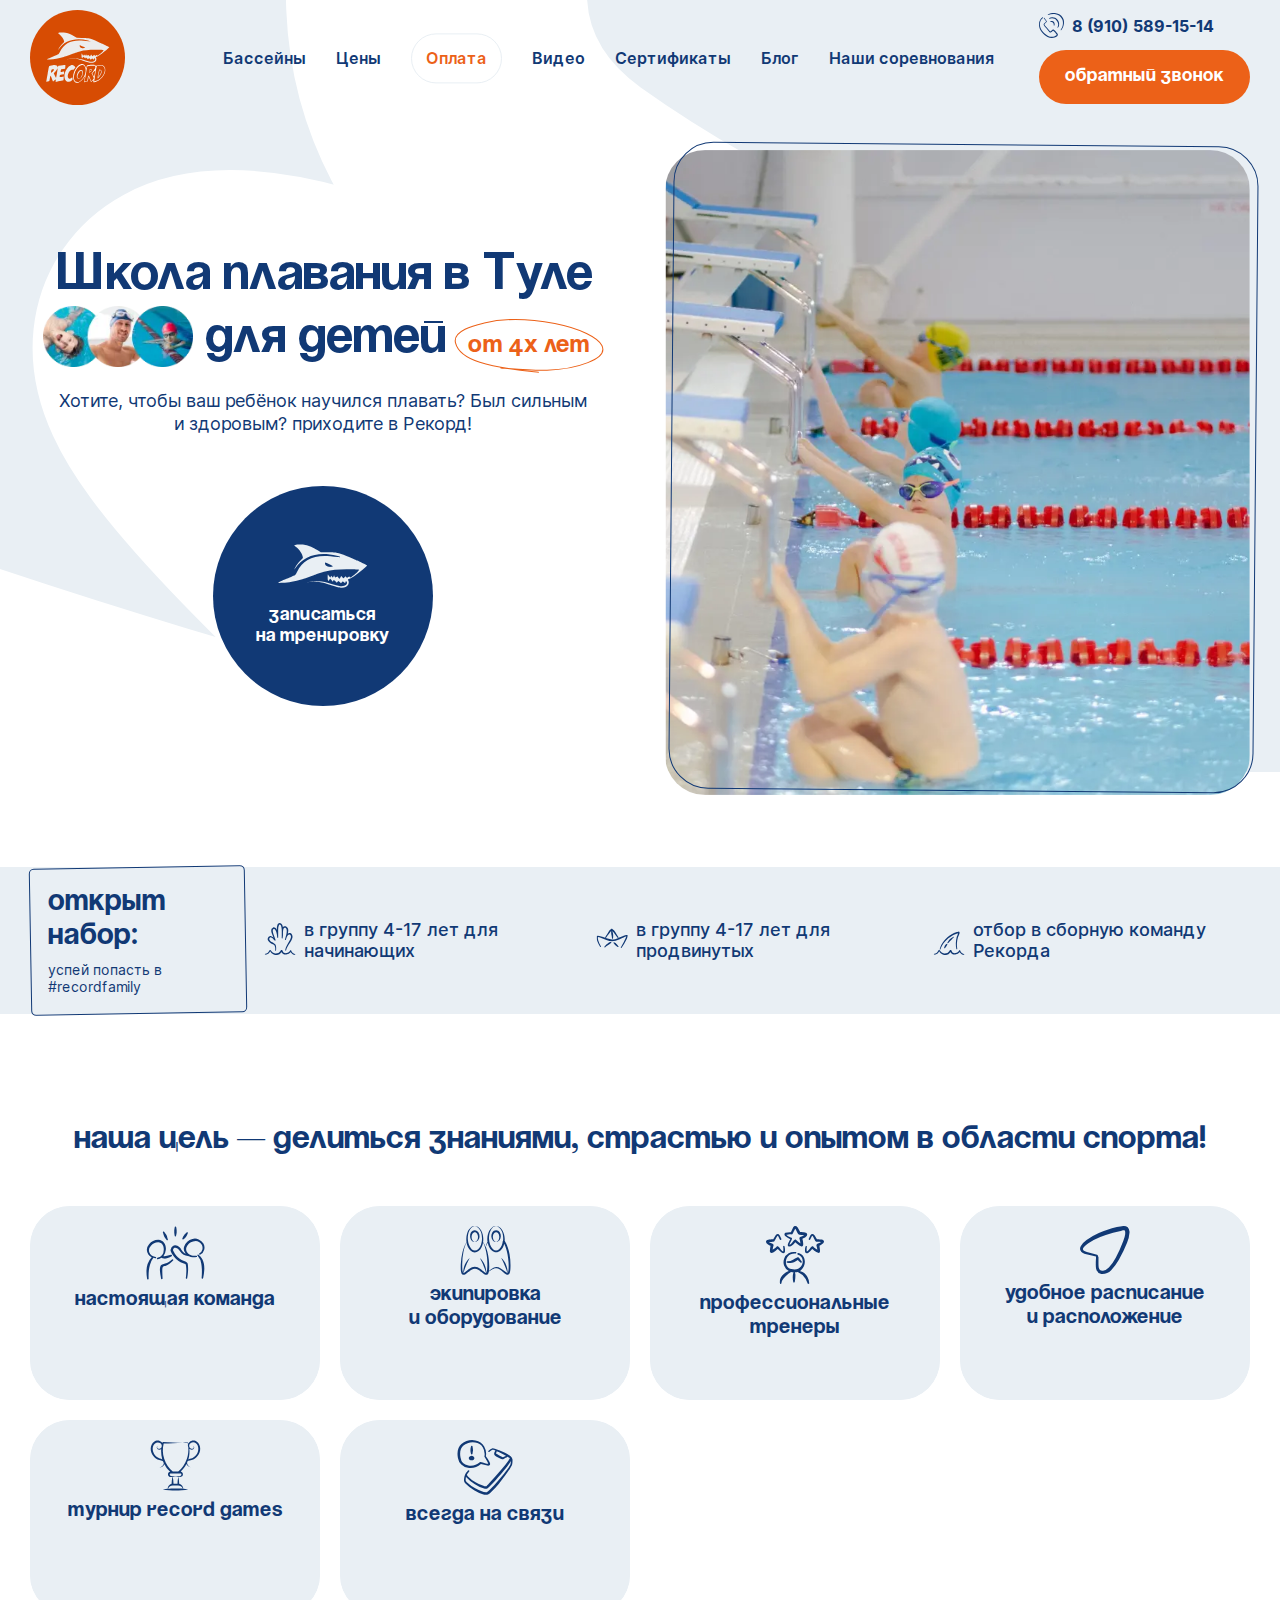
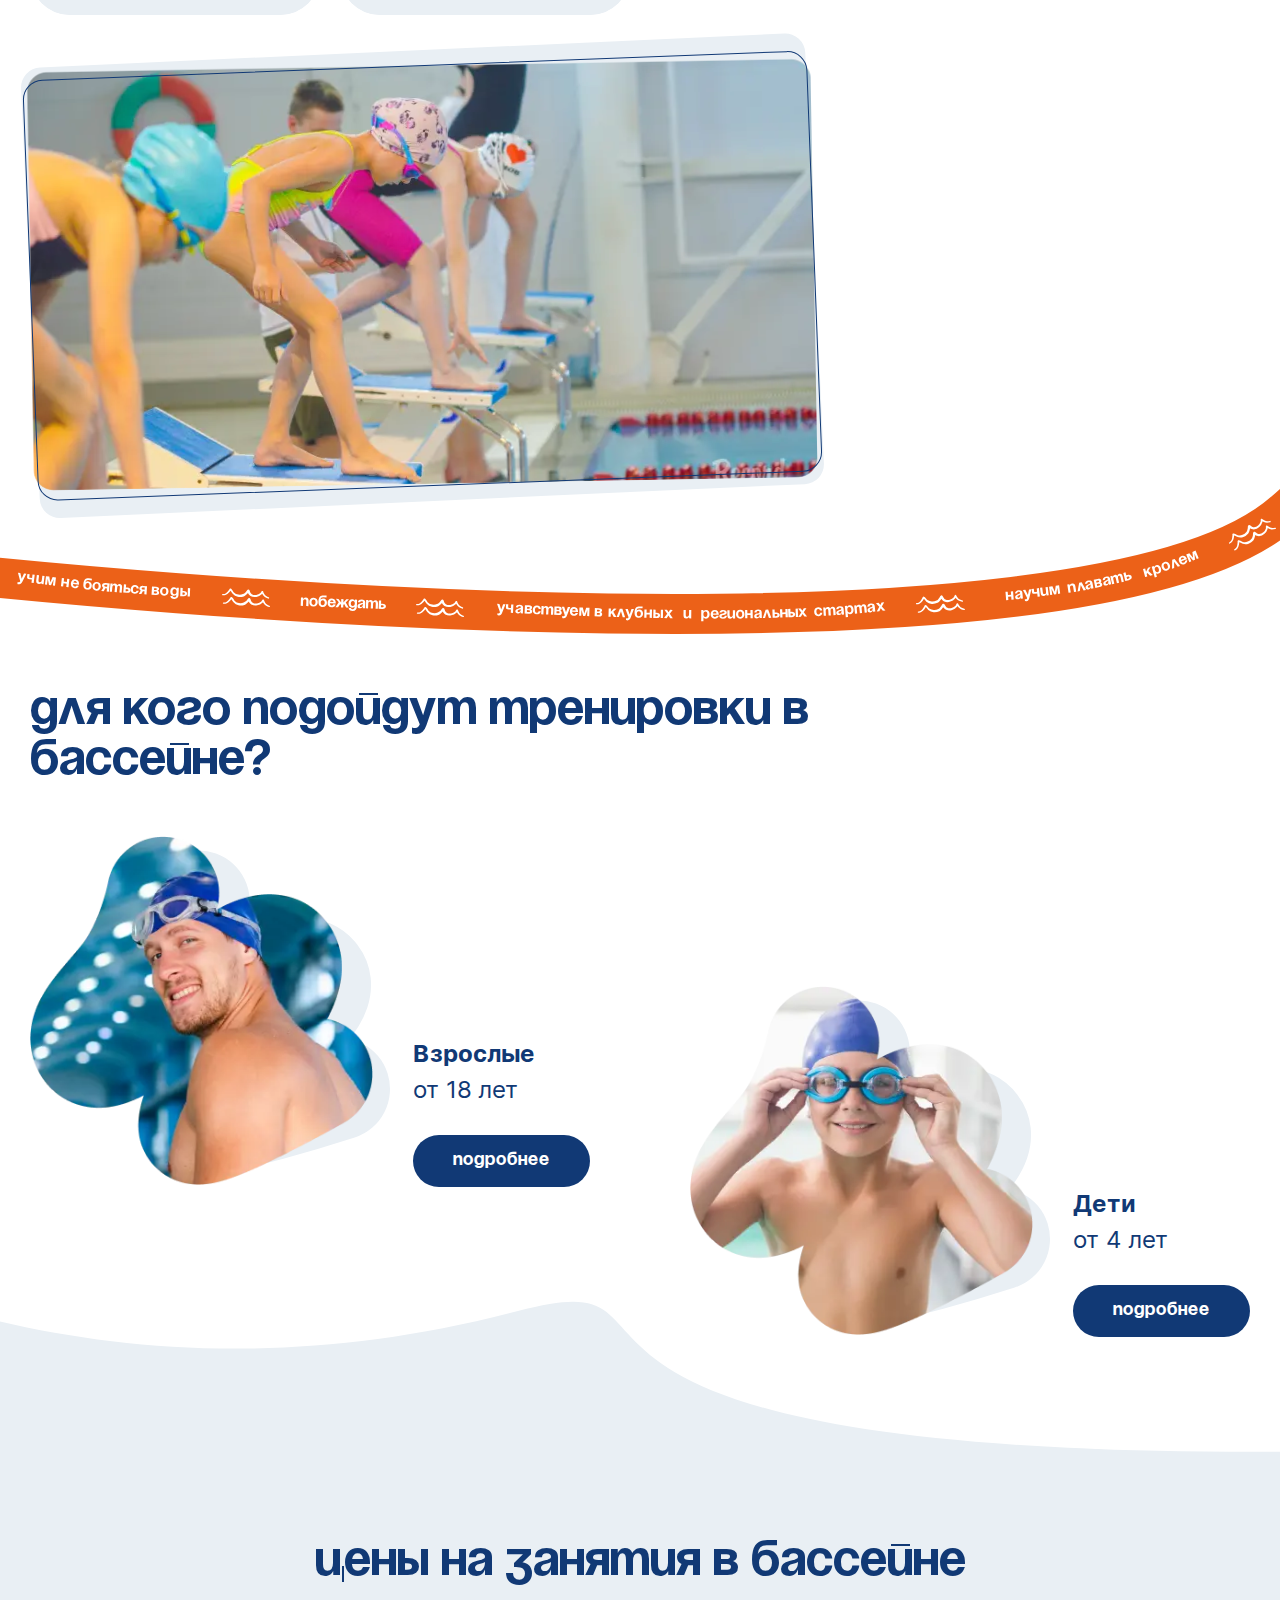
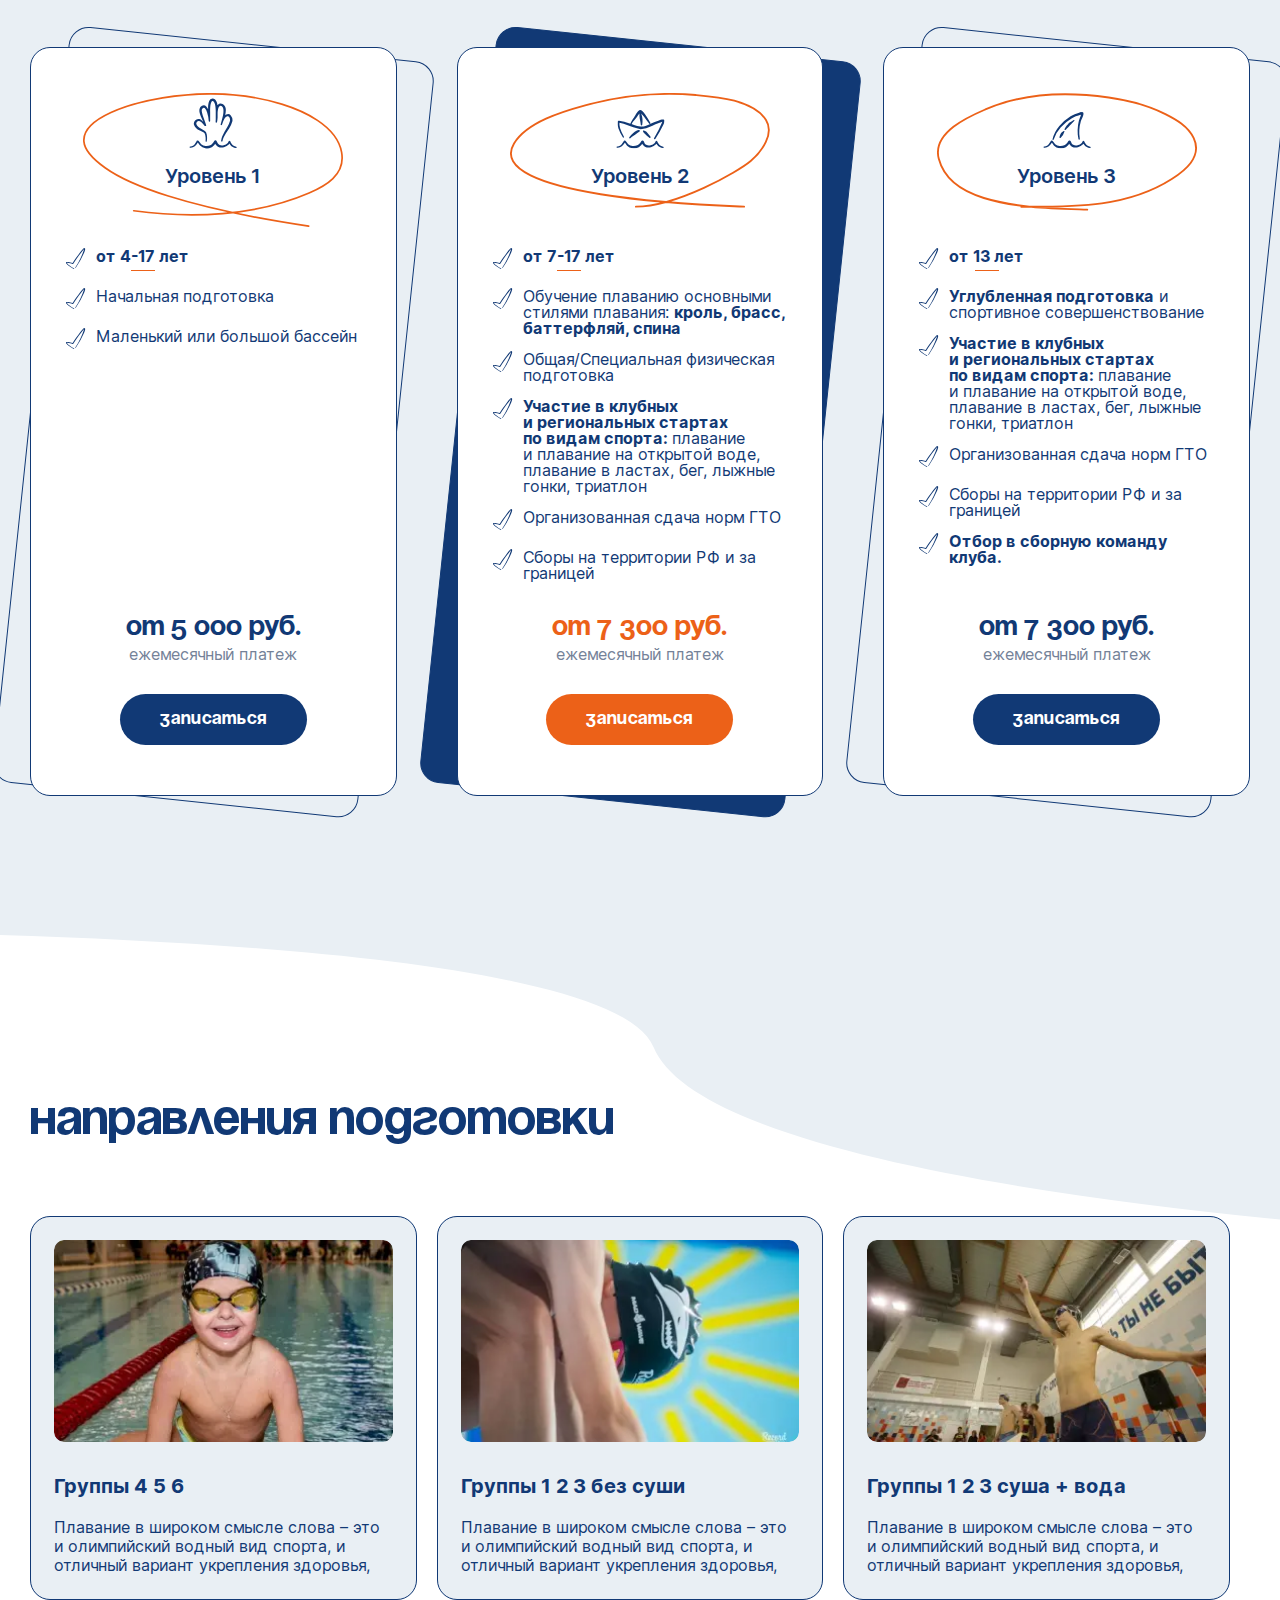
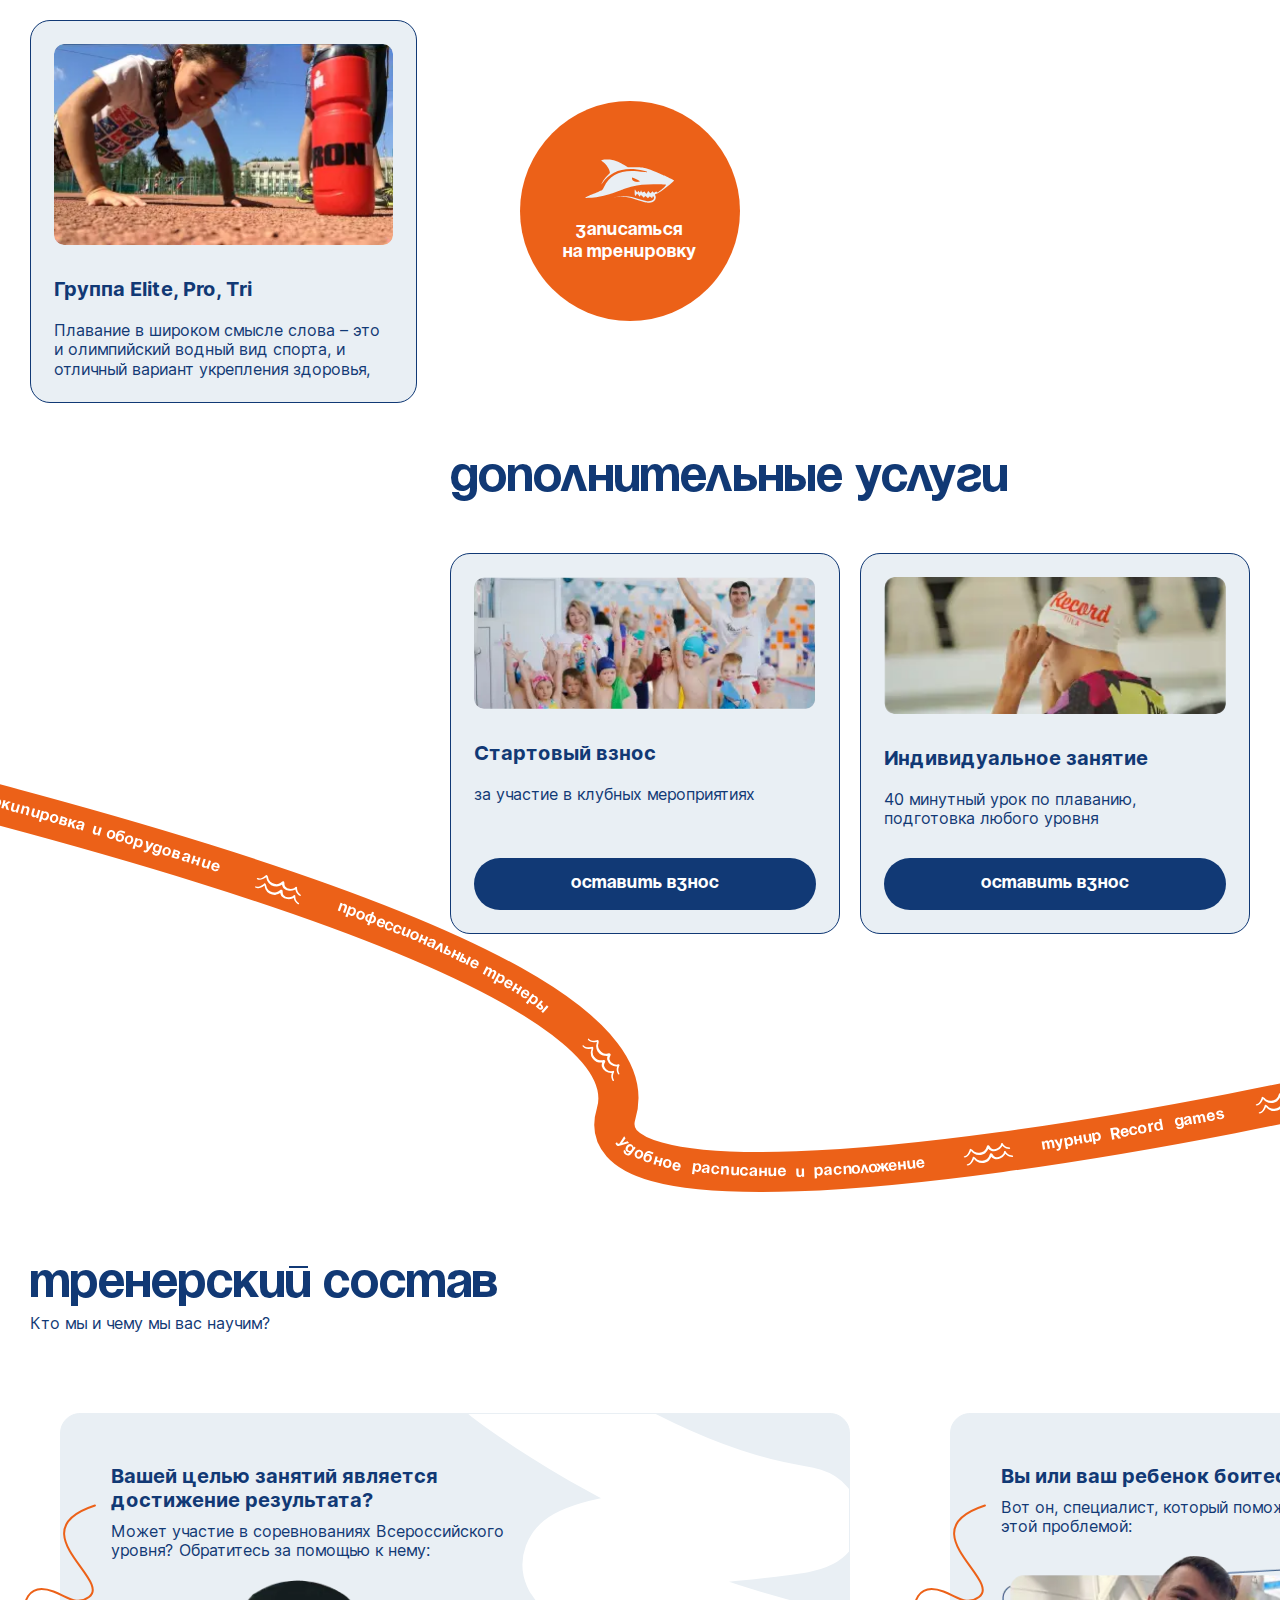
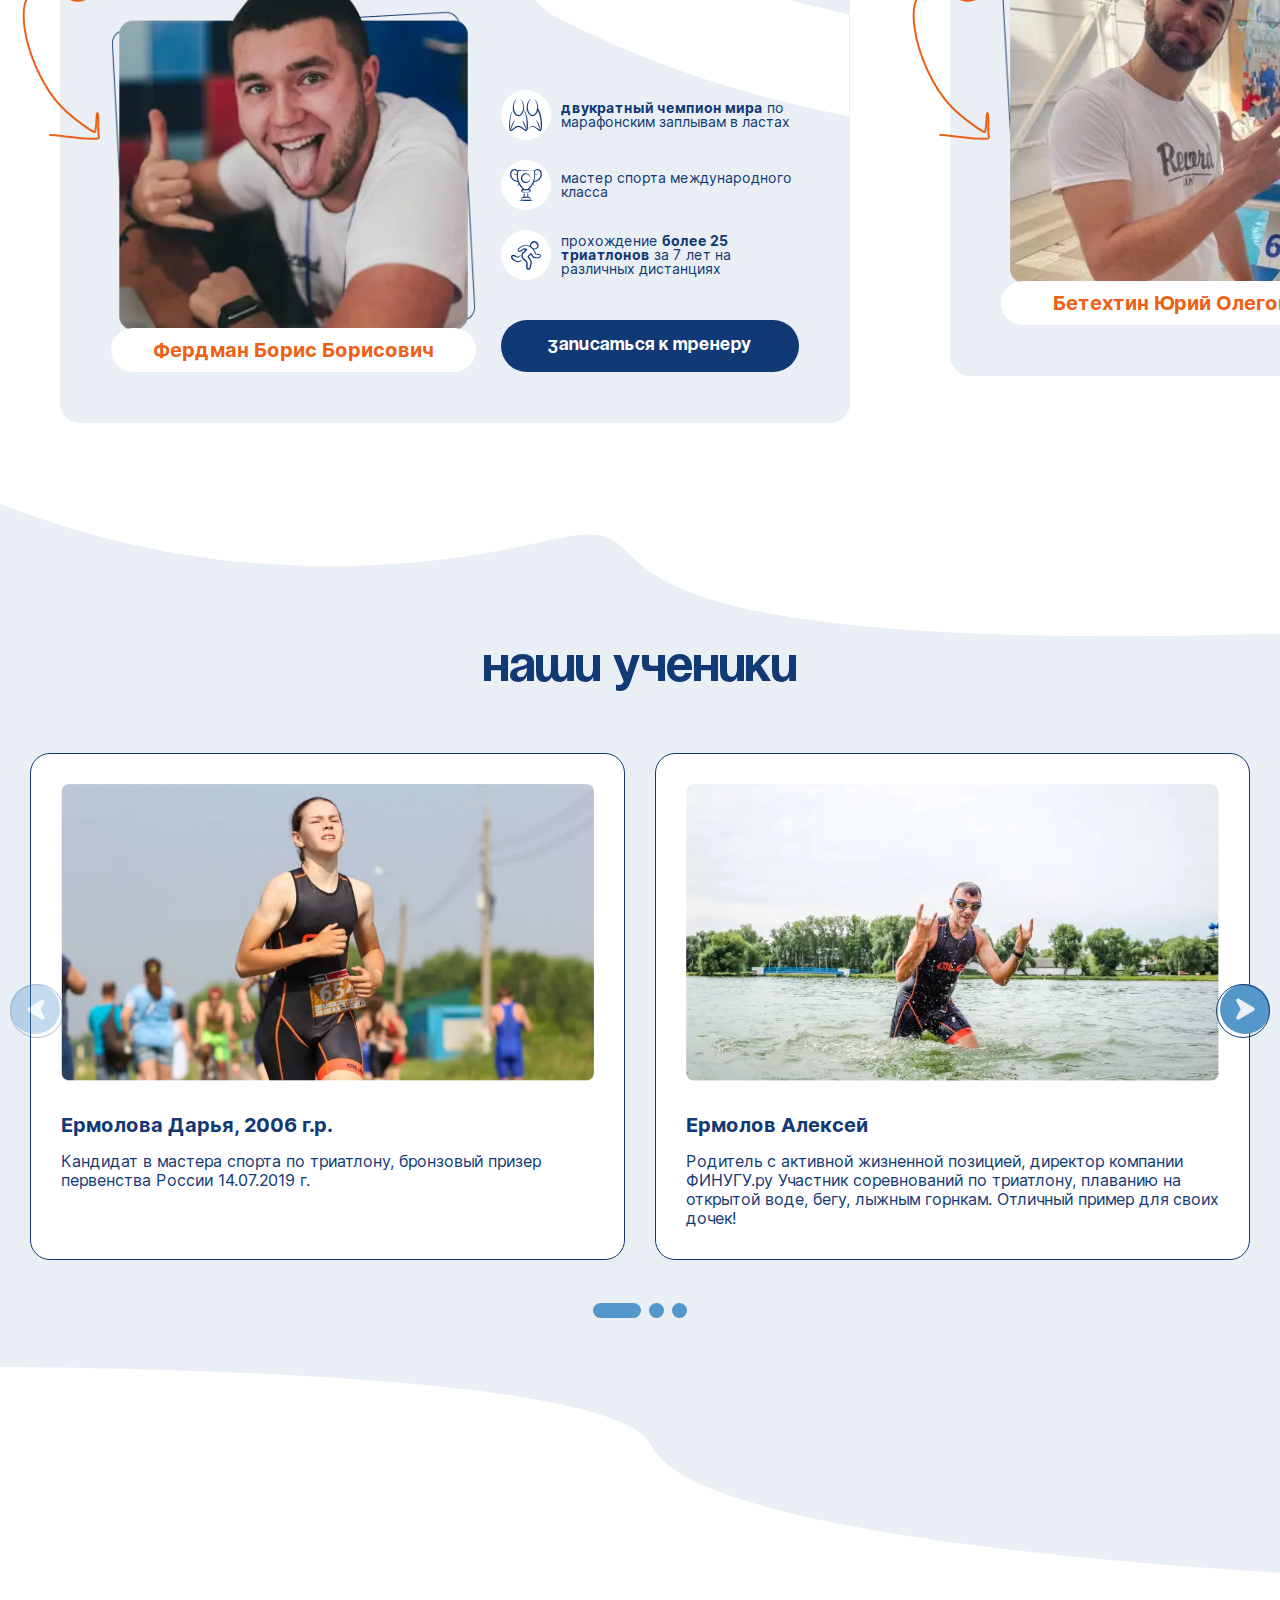
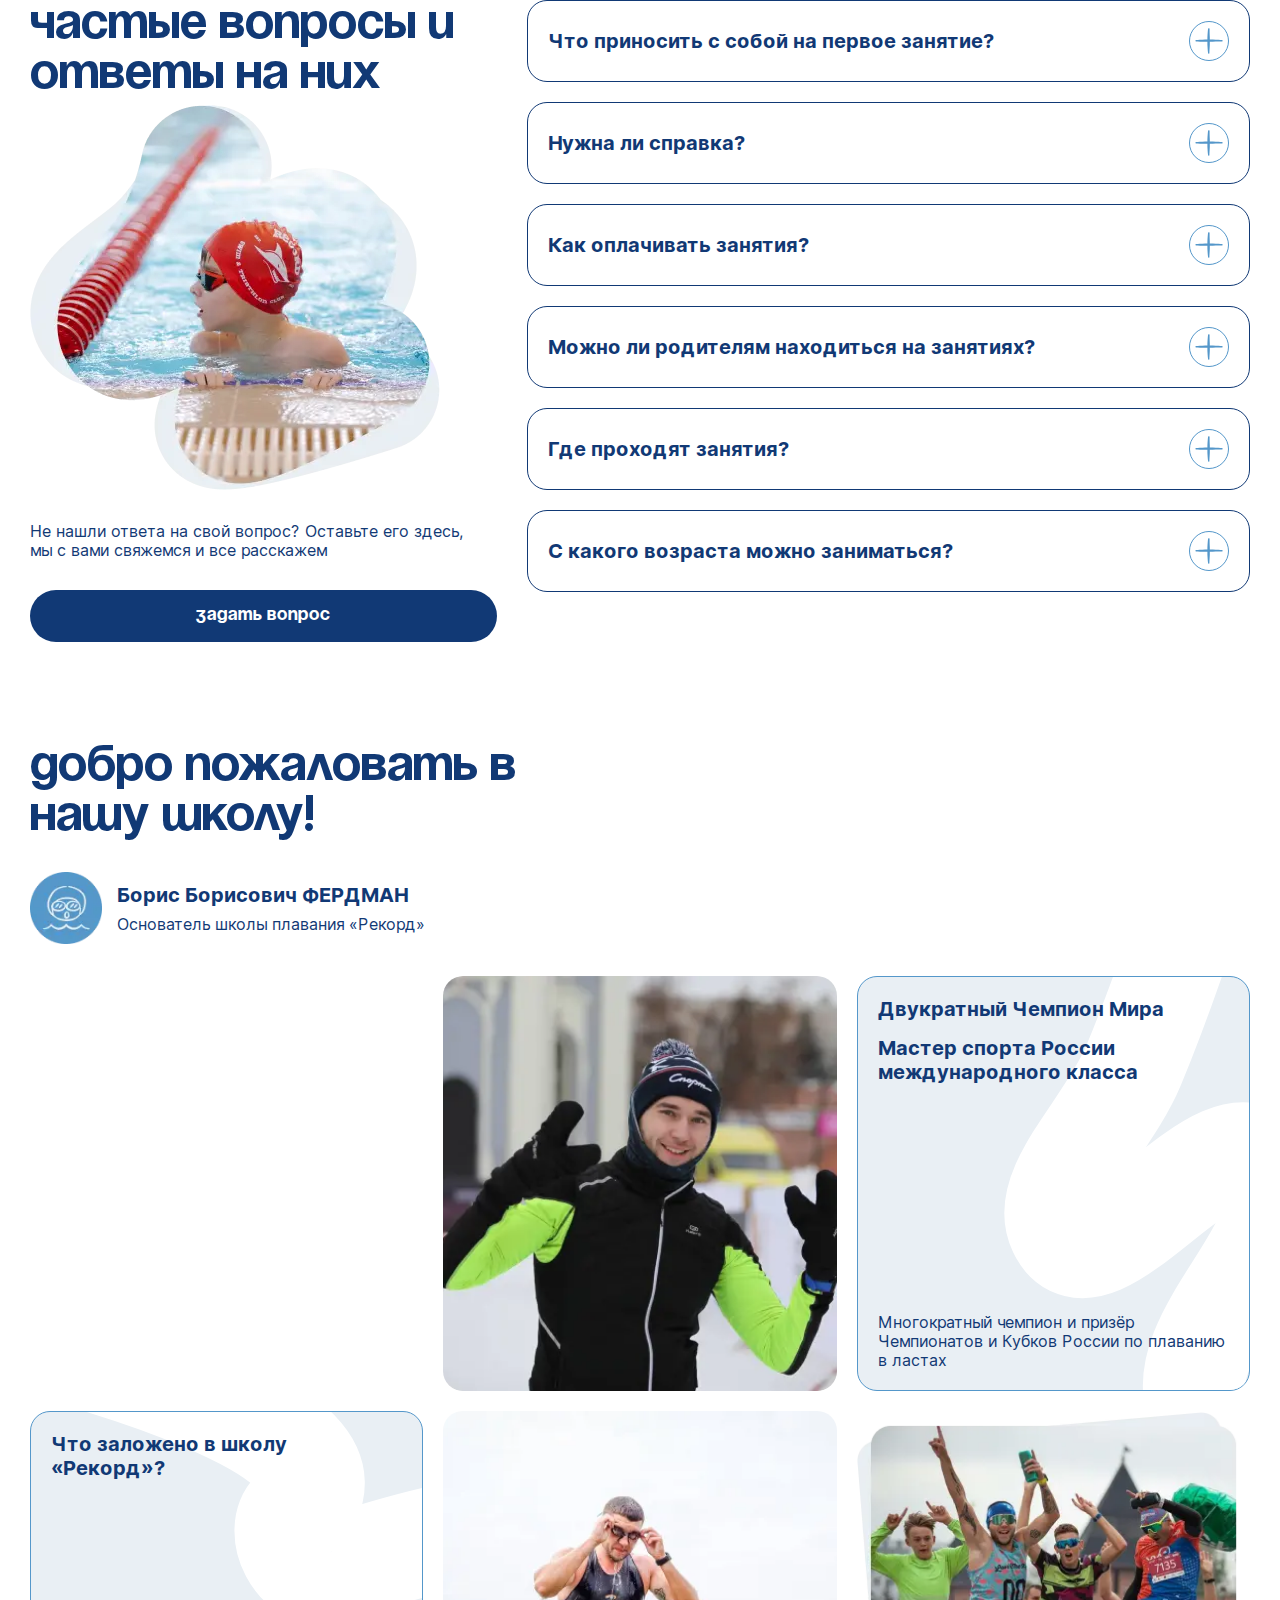
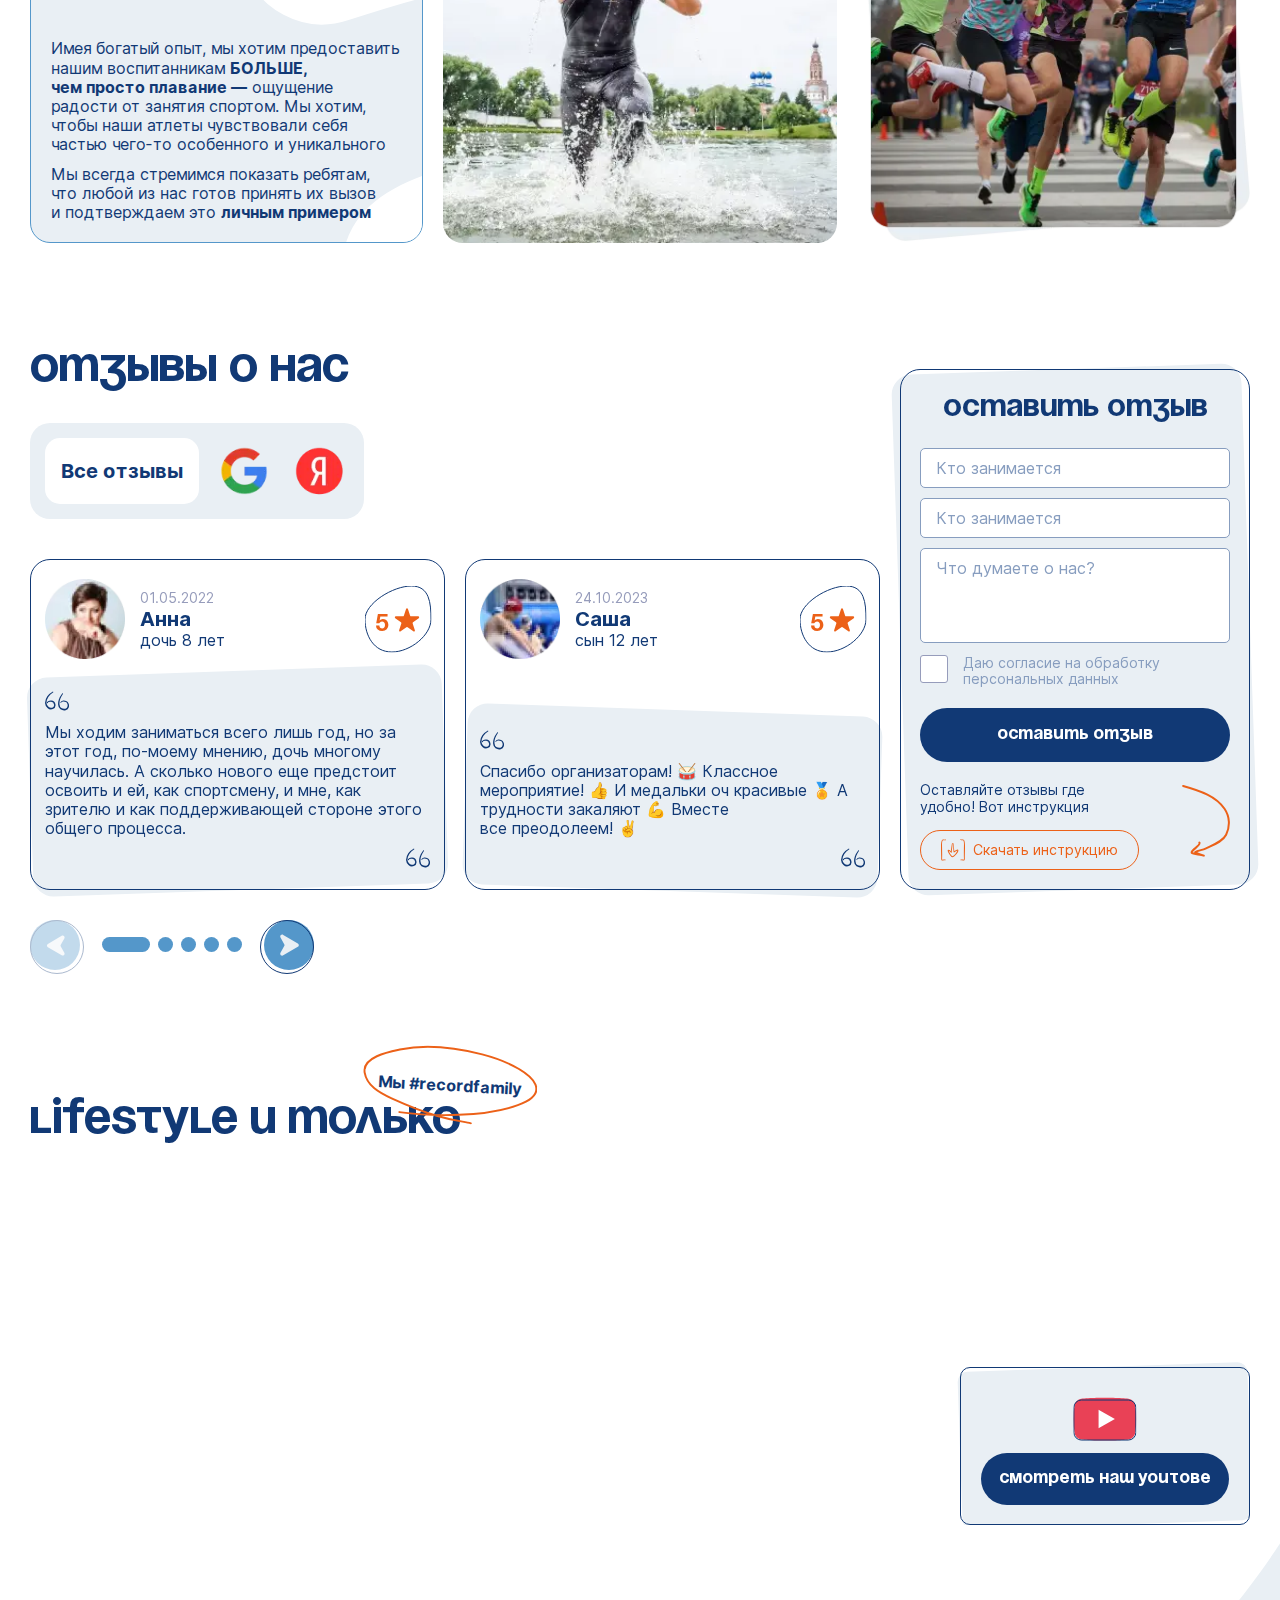
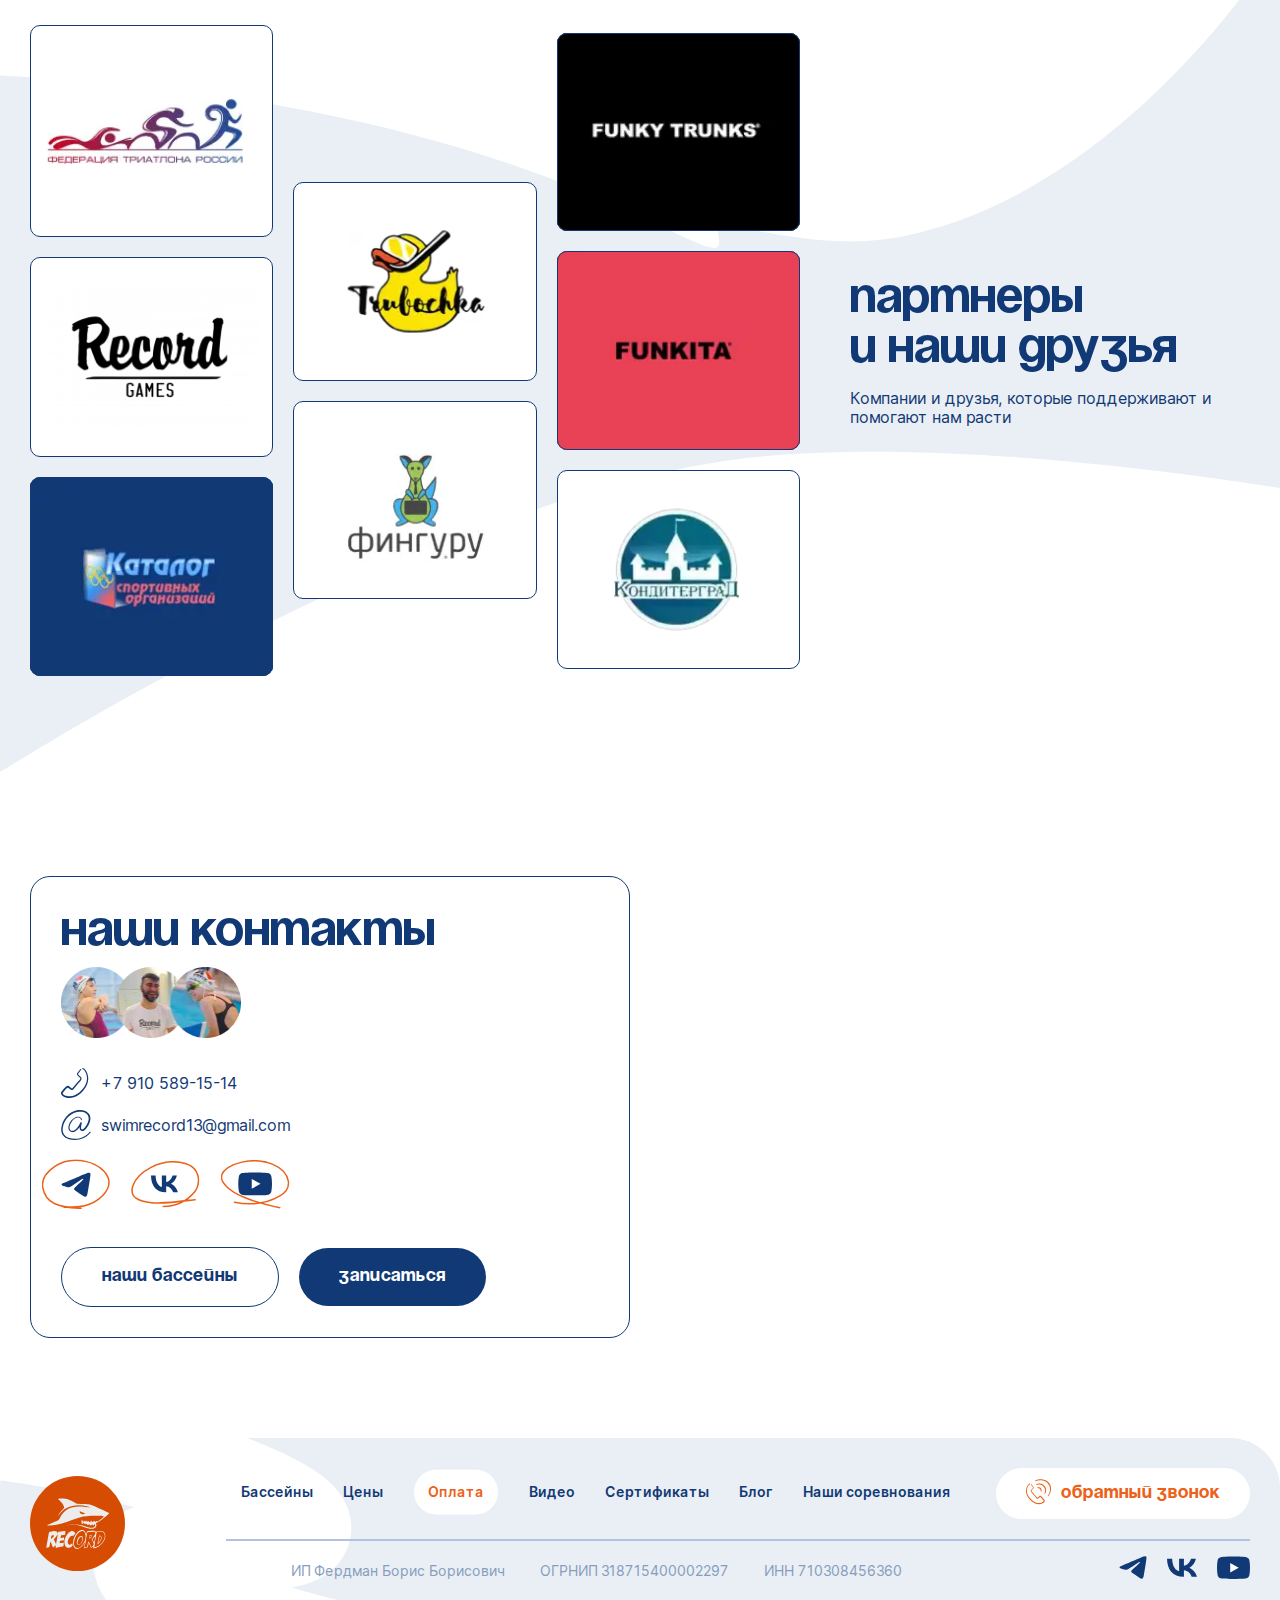
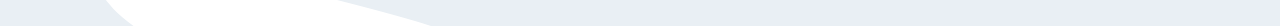
==== commit b78b5c30: "comment2" ====
--- a/index.html
+++ b/index.html
@@ -24,7 +24,7 @@
             </div>
             <div class="header__right">
                 <ul class="header__menu">
-                    <li><a href="">Бассейны</a></li>
+                    <li class="line"><a href="">Бассейны</a></li>
                     <li><a href="">Цены</a></li>
                     <li class="active"><a href="">Оплата</a></li>
                     <li><a href="">Видео</a></li>
@@ -35,22 +35,40 @@
                 <div class="header__group">
                     <a class="header__phone" href="tel:8(910)5891514">
                         <i>
-                            <svg width="25" height="25" viewBox="0 0 25 25" fill="none" xmlns="http://www.w3.org/2000/svg">
-                                <path fill-rule="evenodd" clip-rule="evenodd" d="M18.5417 20.6442C18.3646 20.3942 18.125 20.1546 17.9479 19.9359C17.5625 19.4463 17.1667 18.9567 16.75 18.4984C16.4637 18.1809 16.1613 17.8784 15.8438 17.5921C15.6011 17.3458 15.3361 17.1227 15.0521 16.9255C14.7992 16.7491 14.5049 16.6415 14.1979 16.613C13.9522 16.6084 13.7103 16.6734 13.5 16.8005C13.0104 17.0817 12.3438 17.7484 11.7292 18.1651C11.6052 18.2516 11.4725 18.3249 11.3333 18.3838C11.2604 18.3838 11.1771 18.4567 11.125 18.3838L7.78125 14.4984C7.33333 14.0088 6.73958 13.4567 6.17708 12.7901C5.85862 12.434 5.61112 12.0203 5.44792 11.5713C5.39583 11.4046 5.53125 11.2276 5.6875 11.0296C6.11458 10.488 6.86458 9.92547 7.29167 9.37338C7.54308 9.12903 7.72006 8.81841 7.80208 8.47755C7.82752 8.29715 7.79078 8.11346 7.69792 7.95672C7.57292 7.74838 7.35417 7.55047 7.25 7.40463L5.42708 5.02963C5.40424 4.98888 5.37282 4.95357 5.335 4.92614C5.29717 4.8987 5.25385 4.87981 5.20801 4.87075C5.16218 4.86169 5.11492 4.86269 5.06951 4.87367C5.0241 4.88465 4.98161 4.90536 4.94497 4.93436C4.90834 4.96336 4.87844 4.99996 4.85733 5.04165C4.83622 5.08333 4.82441 5.12909 4.82271 5.17578C4.82101 5.22248 4.82946 5.26898 4.84748 5.31209C4.8655 5.35519 4.89266 5.39388 4.92708 5.42547L6.71875 7.8213L7.13542 8.37338C6.98982 8.71631 6.7518 9.01203 6.44792 9.22755C5.91101 9.67043 5.40948 10.1545 4.94792 10.6755C4.81463 10.8292 4.7189 11.0118 4.66828 11.2088C4.61766 11.4059 4.61354 11.612 4.65625 11.8109C4.83906 12.3634 5.12541 12.876 5.5 13.3213C6.01042 13.988 6.64583 14.6026 7.09375 15.113L10.3125 19.0713C10.4641 19.2605 10.6719 19.3967 10.9059 19.4604C11.1399 19.524 11.388 19.5118 11.6146 19.4255C12.271 19.1361 12.8761 18.7421 13.4063 18.2588C13.6042 18.1026 13.8021 17.9463 13.9688 17.8421C14.1354 17.738 14.1458 17.8421 14.1458 17.7692C14.2828 17.8016 14.4086 17.8699 14.5104 17.9671C14.7083 18.113 14.8854 18.3005 15.0521 18.4463C15.2188 18.5921 15.6042 18.9984 15.8646 19.2901C16.125 19.5817 16.6354 20.2067 17 20.6755C17.1458 20.8526 17.3333 21.0401 17.4896 21.2484C17.5519 21.3267 17.6012 21.4147 17.6354 21.5088C17.7813 21.9567 17.3854 22.3109 16.9792 22.6234C16.4751 22.9939 15.9114 23.2758 15.3125 23.4567C13.2349 24.0466 11.0138 23.8615 9.0625 22.9359C7.08001 21.9505 5.32954 20.5551 3.92708 18.8421C2.11231 16.892 1.03955 14.3668 0.895833 11.7067C0.78125 8.42547 2.29167 5.73797 3.9375 4.93588C4.02206 4.89329 4.08674 4.81947 4.11785 4.73004C4.14895 4.64061 4.14405 4.54259 4.10417 4.45672C4.08509 4.41299 4.05738 4.37356 4.02269 4.3408C3.98801 4.30805 3.94706 4.28264 3.90231 4.2661C3.85756 4.24956 3.80993 4.24224 3.76227 4.24456C3.71462 4.24689 3.66793 4.25882 3.625 4.27963C1.78125 5.14422 0 8.0713 0 11.7276C0.101982 14.6096 1.20729 17.3655 3.125 19.5192C4.59228 21.3689 6.43943 22.8821 8.54167 23.9567C10.743 25.037 13.2665 25.2634 15.625 24.5921C16.5412 24.3313 17.3856 23.8646 18.0938 23.2276C18.3968 22.9834 18.6229 22.6569 18.7448 22.2873C18.8668 21.9177 18.8794 21.5208 18.7813 21.1442C18.725 20.9672 18.6444 20.799 18.5417 20.6442Z" fill="#113975"/>
-                                <path fill-rule="evenodd" clip-rule="evenodd" d="M15.0112 12.6447C15.1052 12.6666 15.2039 12.6504 15.2859 12.5996C15.3679 12.5488 15.4265 12.4677 15.4487 12.3738C15.7362 11.5868 15.7362 10.7234 15.4487 9.93634C15.3212 9.58844 15.1305 9.26708 14.8862 8.98842C14.635 8.71146 14.3302 8.48823 13.9904 8.33217C13.2408 7.95042 12.3769 7.85773 11.5633 8.07176C11.5223 8.07654 11.4826 8.08937 11.4465 8.1095C11.4104 8.12962 11.3787 8.15666 11.353 8.18906C11.3274 8.22147 11.3084 8.2586 11.2971 8.29835C11.2858 8.3381 11.2825 8.37968 11.2873 8.42071C11.2921 8.46175 11.3049 8.50145 11.325 8.53753C11.3451 8.57361 11.3722 8.60537 11.4046 8.63101C11.437 8.65664 11.4741 8.67564 11.5139 8.68692C11.5536 8.6982 11.5952 8.70154 11.6362 8.69676C12.2717 8.71098 12.8855 8.93021 13.3862 9.32176C13.5905 9.46857 13.779 9.63613 13.9487 9.82176C14.2586 10.1384 14.4919 10.5217 14.6309 10.9424C14.77 11.363 14.811 11.8099 14.7508 12.2488C14.7377 12.3353 14.757 12.4236 14.8051 12.4967C14.8532 12.5698 14.9266 12.6225 15.0112 12.6447Z" fill="#113975"/>
-                                <path fill-rule="evenodd" clip-rule="evenodd" d="M18.7504 7.08253C18.0935 6.13391 17.2135 5.36125 16.1879 4.83253C15.2158 4.36566 14.1385 4.16098 13.0629 4.23878C12.0299 4.3009 11.0266 4.60797 10.1358 5.13461C10.0612 5.17329 10.0051 5.24001 9.97966 5.32011C9.95427 5.4002 9.96173 5.4871 10.0004 5.56169C10.0391 5.63629 10.1058 5.69246 10.1859 5.71786C10.266 5.74325 10.3529 5.73579 10.4275 5.69711C11.2548 5.2987 12.166 5.10574 13.0837 5.13461C13.976 5.15676 14.8477 5.40784 15.615 5.86378C16.4469 6.33492 17.1596 6.99062 17.6983 7.78045C18.1231 8.29698 18.477 8.86801 18.7504 9.47836C19.085 10.2177 19.2369 11.0266 19.1934 11.837C19.1499 12.6473 18.9122 13.4354 18.5004 14.1346C18.473 14.1733 18.4536 14.2172 18.4435 14.2636C18.4334 14.3099 18.4327 14.3578 18.4414 14.4045C18.4501 14.4511 18.4682 14.4955 18.4944 14.535C18.5207 14.5746 18.5546 14.6084 18.5942 14.6346C18.672 14.6883 18.7677 14.7096 18.861 14.6941C18.9543 14.6785 19.0379 14.6273 19.0942 14.5513C19.6421 13.7692 19.992 12.8658 20.1135 11.9186C20.2351 10.9714 20.1248 10.0089 19.7921 9.11378C19.5479 8.38863 19.1968 7.704 18.7504 7.08253Z" fill="#113975"/>
-                                <path fill-rule="evenodd" clip-rule="evenodd" d="M24.8641 7.7699C24.7703 7.19074 24.6095 6.62444 24.3849 6.0824C24.1636 5.54915 23.8952 5.0367 23.5828 4.55115C22.8287 3.38071 21.8389 2.38028 20.6766 1.61365C19.5102 0.86453 18.2016 0.364493 16.8328 0.1449C14.142 -0.245012 11.3965 0.213779 8.97868 1.4574C8.90158 1.49359 8.84189 1.55878 8.81263 1.63877C8.78336 1.71876 8.78689 1.80708 8.82243 1.88448C8.8393 1.92229 8.86352 1.95638 8.89367 1.98475C8.92383 2.01312 8.95932 2.03521 8.99809 2.04975C9.03685 2.06429 9.07813 2.07098 9.1195 2.06943C9.16087 2.06788 9.20153 2.05813 9.2391 2.04073C11.5664 0.993608 14.1606 0.691625 16.6662 1.17615C17.8732 1.43377 19.0191 1.92186 20.0412 2.61365C21.0475 3.30308 21.9078 4.18454 22.5724 5.2074C22.8561 5.62471 23.1003 6.06761 23.3016 6.53032C23.5042 6.98496 23.6578 7.45985 23.7599 7.94699C23.9612 9.03596 23.9998 10.1488 23.8745 11.2491C23.763 12.3561 23.4783 13.4387 23.0308 14.4574L21.7287 16.6657C21.684 16.7502 21.6742 16.8488 21.7015 16.9403C21.7288 17.0319 21.7909 17.1091 21.8745 17.1553C21.959 17.2 22.0576 17.2098 22.1491 17.1825C22.2407 17.1552 22.3179 17.0931 22.3641 17.0095L23.7703 14.8116C24.2981 13.7284 24.6497 12.568 24.812 11.3741C25.005 10.1816 25.0226 8.9674 24.8641 7.7699Z" fill="#113975"/>
+                            <svg width="25" height="25" viewBox="0 0 25 25" fill="none"
+                                xmlns="http://www.w3.org/2000/svg">
+                                <path fill-rule="evenodd" clip-rule="evenodd"
+                                    d="M18.5417 20.6442C18.3646 20.3942 18.125 20.1546 17.9479 19.9359C17.5625 19.4463 17.1667 18.9567 16.75 18.4984C16.4637 18.1809 16.1613 17.8784 15.8438 17.5921C15.6011 17.3458 15.3361 17.1227 15.0521 16.9255C14.7992 16.7491 14.5049 16.6415 14.1979 16.613C13.9522 16.6084 13.7103 16.6734 13.5 16.8005C13.0104 17.0817 12.3438 17.7484 11.7292 18.1651C11.6052 18.2516 11.4725 18.3249 11.3333 18.3838C11.2604 18.3838 11.1771 18.4567 11.125 18.3838L7.78125 14.4984C7.33333 14.0088 6.73958 13.4567 6.17708 12.7901C5.85862 12.434 5.61112 12.0203 5.44792 11.5713C5.39583 11.4046 5.53125 11.2276 5.6875 11.0296C6.11458 10.488 6.86458 9.92547 7.29167 9.37338C7.54308 9.12903 7.72006 8.81841 7.80208 8.47755C7.82752 8.29715 7.79078 8.11346 7.69792 7.95672C7.57292 7.74838 7.35417 7.55047 7.25 7.40463L5.42708 5.02963C5.40424 4.98888 5.37282 4.95357 5.335 4.92614C5.29717 4.8987 5.25385 4.87981 5.20801 4.87075C5.16218 4.86169 5.11492 4.86269 5.06951 4.87367C5.0241 4.88465 4.98161 4.90536 4.94497 4.93436C4.90834 4.96336 4.87844 4.99996 4.85733 5.04165C4.83622 5.08333 4.82441 5.12909 4.82271 5.17578C4.82101 5.22248 4.82946 5.26898 4.84748 5.31209C4.8655 5.35519 4.89266 5.39388 4.92708 5.42547L6.71875 7.8213L7.13542 8.37338C6.98982 8.71631 6.7518 9.01203 6.44792 9.22755C5.91101 9.67043 5.40948 10.1545 4.94792 10.6755C4.81463 10.8292 4.7189 11.0118 4.66828 11.2088C4.61766 11.4059 4.61354 11.612 4.65625 11.8109C4.83906 12.3634 5.12541 12.876 5.5 13.3213C6.01042 13.988 6.64583 14.6026 7.09375 15.113L10.3125 19.0713C10.4641 19.2605 10.6719 19.3967 10.9059 19.4604C11.1399 19.524 11.388 19.5118 11.6146 19.4255C12.271 19.1361 12.8761 18.7421 13.4063 18.2588C13.6042 18.1026 13.8021 17.9463 13.9688 17.8421C14.1354 17.738 14.1458 17.8421 14.1458 17.7692C14.2828 17.8016 14.4086 17.8699 14.5104 17.9671C14.7083 18.113 14.8854 18.3005 15.0521 18.4463C15.2188 18.5921 15.6042 18.9984 15.8646 19.2901C16.125 19.5817 16.6354 20.2067 17 20.6755C17.1458 20.8526 17.3333 21.0401 17.4896 21.2484C17.5519 21.3267 17.6012 21.4147 17.6354 21.5088C17.7813 21.9567 17.3854 22.3109 16.9792 22.6234C16.4751 22.9939 15.9114 23.2758 15.3125 23.4567C13.2349 24.0466 11.0138 23.8615 9.0625 22.9359C7.08001 21.9505 5.32954 20.5551 3.92708 18.8421C2.11231 16.892 1.03955 14.3668 0.895833 11.7067C0.78125 8.42547 2.29167 5.73797 3.9375 4.93588C4.02206 4.89329 4.08674 4.81947 4.11785 4.73004C4.14895 4.64061 4.14405 4.54259 4.10417 4.45672C4.08509 4.41299 4.05738 4.37356 4.02269 4.3408C3.98801 4.30805 3.94706 4.28264 3.90231 4.2661C3.85756 4.24956 3.80993 4.24224 3.76227 4.24456C3.71462 4.24689 3.66793 4.25882 3.625 4.27963C1.78125 5.14422 0 8.0713 0 11.7276C0.101982 14.6096 1.20729 17.3655 3.125 19.5192C4.59228 21.3689 6.43943 22.8821 8.54167 23.9567C10.743 25.037 13.2665 25.2634 15.625 24.5921C16.5412 24.3313 17.3856 23.8646 18.0938 23.2276C18.3968 22.9834 18.6229 22.6569 18.7448 22.2873C18.8668 21.9177 18.8794 21.5208 18.7813 21.1442C18.725 20.9672 18.6444 20.799 18.5417 20.6442Z"
+                                    fill="#113975" />
+                                <path fill-rule="evenodd" clip-rule="evenodd"
+                                    d="M15.0112 12.6447C15.1052 12.6666 15.2039 12.6504 15.2859 12.5996C15.3679 12.5488 15.4265 12.4677 15.4487 12.3738C15.7362 11.5868 15.7362 10.7234 15.4487 9.93634C15.3212 9.58844 15.1305 9.26708 14.8862 8.98842C14.635 8.71146 14.3302 8.48823 13.9904 8.33217C13.2408 7.95042 12.3769 7.85773 11.5633 8.07176C11.5223 8.07654 11.4826 8.08937 11.4465 8.1095C11.4104 8.12962 11.3787 8.15666 11.353 8.18906C11.3274 8.22147 11.3084 8.2586 11.2971 8.29835C11.2858 8.3381 11.2825 8.37968 11.2873 8.42071C11.2921 8.46175 11.3049 8.50145 11.325 8.53753C11.3451 8.57361 11.3722 8.60537 11.4046 8.63101C11.437 8.65664 11.4741 8.67564 11.5139 8.68692C11.5536 8.6982 11.5952 8.70154 11.6362 8.69676C12.2717 8.71098 12.8855 8.93021 13.3862 9.32176C13.5905 9.46857 13.779 9.63613 13.9487 9.82176C14.2586 10.1384 14.4919 10.5217 14.6309 10.9424C14.77 11.363 14.811 11.8099 14.7508 12.2488C14.7377 12.3353 14.757 12.4236 14.8051 12.4967C14.8532 12.5698 14.9266 12.6225 15.0112 12.6447Z"
+                                    fill="#113975" />
+                                <path fill-rule="evenodd" clip-rule="evenodd"
+                                    d="M18.7504 7.08253C18.0935 6.13391 17.2135 5.36125 16.1879 4.83253C15.2158 4.36566 14.1385 4.16098 13.0629 4.23878C12.0299 4.3009 11.0266 4.60797 10.1358 5.13461C10.0612 5.17329 10.0051 5.24001 9.97966 5.32011C9.95427 5.4002 9.96173 5.4871 10.0004 5.56169C10.0391 5.63629 10.1058 5.69246 10.1859 5.71786C10.266 5.74325 10.3529 5.73579 10.4275 5.69711C11.2548 5.2987 12.166 5.10574 13.0837 5.13461C13.976 5.15676 14.8477 5.40784 15.615 5.86378C16.4469 6.33492 17.1596 6.99062 17.6983 7.78045C18.1231 8.29698 18.477 8.86801 18.7504 9.47836C19.085 10.2177 19.2369 11.0266 19.1934 11.837C19.1499 12.6473 18.9122 13.4354 18.5004 14.1346C18.473 14.1733 18.4536 14.2172 18.4435 14.2636C18.4334 14.3099 18.4327 14.3578 18.4414 14.4045C18.4501 14.4511 18.4682 14.4955 18.4944 14.535C18.5207 14.5746 18.5546 14.6084 18.5942 14.6346C18.672 14.6883 18.7677 14.7096 18.861 14.6941C18.9543 14.6785 19.0379 14.6273 19.0942 14.5513C19.6421 13.7692 19.992 12.8658 20.1135 11.9186C20.2351 10.9714 20.1248 10.0089 19.7921 9.11378C19.5479 8.38863 19.1968 7.704 18.7504 7.08253Z"
+                                    fill="#113975" />
+                                <path fill-rule="evenodd" clip-rule="evenodd"
+                                    d="M24.8641 7.7699C24.7703 7.19074 24.6095 6.62444 24.3849 6.0824C24.1636 5.54915 23.8952 5.0367 23.5828 4.55115C22.8287 3.38071 21.8389 2.38028 20.6766 1.61365C19.5102 0.86453 18.2016 0.364493 16.8328 0.1449C14.142 -0.245012 11.3965 0.213779 8.97868 1.4574C8.90158 1.49359 8.84189 1.55878 8.81263 1.63877C8.78336 1.71876 8.78689 1.80708 8.82243 1.88448C8.8393 1.92229 8.86352 1.95638 8.89367 1.98475C8.92383 2.01312 8.95932 2.03521 8.99809 2.04975C9.03685 2.06429 9.07813 2.07098 9.1195 2.06943C9.16087 2.06788 9.20153 2.05813 9.2391 2.04073C11.5664 0.993608 14.1606 0.691625 16.6662 1.17615C17.8732 1.43377 19.0191 1.92186 20.0412 2.61365C21.0475 3.30308 21.9078 4.18454 22.5724 5.2074C22.8561 5.62471 23.1003 6.06761 23.3016 6.53032C23.5042 6.98496 23.6578 7.45985 23.7599 7.94699C23.9612 9.03596 23.9998 10.1488 23.8745 11.2491C23.763 12.3561 23.4783 13.4387 23.0308 14.4574L21.7287 16.6657C21.684 16.7502 21.6742 16.8488 21.7015 16.9403C21.7288 17.0319 21.7909 17.1091 21.8745 17.1553C21.959 17.2 22.0576 17.2098 22.1491 17.1825C22.2407 17.1552 22.3179 17.0931 22.3641 17.0095L23.7703 14.8116C24.2981 13.7284 24.6497 12.568 24.812 11.3741C25.005 10.1816 25.0226 8.9674 24.8641 7.7699Z"
+                                    fill="#113975" />
                             </svg>
                         </i>
                         <span>8 (910) 589-15-14</span>
                     </a>
                     <button class="header__btn btn btn-orange">
                         <i class="btn-mob__icon">
-                            <svg width="25" height="25" viewBox="0 0 25 25" fill="none" xmlns="http://www.w3.org/2000/svg">
-                                <path fill-rule="evenodd" clip-rule="evenodd" d="M18.5417 20.6462C18.3646 20.3962 18.125 20.1566 17.9479 19.9378C17.5625 19.4483 17.1667 18.9587 16.75 18.5003C16.4637 18.1828 16.1613 17.8803 15.8438 17.5941C15.6011 17.3478 15.3361 17.1246 15.0521 16.9274C14.7992 16.7511 14.5049 16.6434 14.1979 16.6149C13.9522 16.6103 13.7103 16.6753 13.5 16.8024C13.0104 17.0837 12.3438 17.7503 11.7292 18.167C11.6052 18.2535 11.4725 18.3268 11.3333 18.3858C11.2604 18.3858 11.1771 18.4587 11.125 18.3858L7.78125 14.5003C7.33333 14.0108 6.73958 13.4587 6.17708 12.792C5.85862 12.4359 5.61112 12.0222 5.44792 11.5733C5.39583 11.4066 5.53125 11.2295 5.6875 11.0316C6.11458 10.4899 6.86458 9.92742 7.29167 9.37534C7.54308 9.13099 7.72006 8.82037 7.80208 8.4795C7.82752 8.2991 7.79078 8.11541 7.69792 7.95867C7.57292 7.75034 7.35417 7.55242 7.25 7.40659L5.42708 5.03159C5.40424 4.99083 5.37282 4.95552 5.335 4.92809C5.29717 4.90066 5.25385 4.88176 5.20801 4.8727C5.16218 4.86364 5.11492 4.86464 5.06951 4.87562C5.0241 4.8866 4.98161 4.90731 4.94497 4.93631C4.90834 4.96531 4.87844 5.00192 4.85733 5.0436C4.83622 5.08528 4.82441 5.13105 4.82271 5.17774C4.82101 5.22443 4.82946 5.27093 4.84748 5.31404C4.8655 5.35715 4.89266 5.39583 4.92708 5.42742L6.71875 7.82325L7.13542 8.37534C6.98982 8.71826 6.7518 9.01398 6.44792 9.2295C5.91101 9.67238 5.40948 10.1565 4.94792 10.6774C4.81463 10.8311 4.7189 11.0137 4.66828 11.2108C4.61766 11.4078 4.61354 11.6139 4.65625 11.8128C4.83906 12.3653 5.12541 12.8779 5.5 13.3233C6.01042 13.9899 6.64583 14.6045 7.09375 15.1149L10.3125 19.0733C10.4641 19.2625 10.6719 19.3987 10.9059 19.4623C11.1399 19.526 11.388 19.5138 11.6146 19.4274C12.271 19.1381 12.8761 18.7441 13.4063 18.2608C13.6042 18.1045 13.8021 17.9483 13.9688 17.8441C14.1354 17.7399 14.1458 17.8441 14.1458 17.7712C14.2828 17.8036 14.4086 17.8719 14.5104 17.9691C14.7083 18.1149 14.8854 18.3024 15.0521 18.4483C15.2188 18.5941 15.6042 19.0003 15.8646 19.292C16.125 19.5837 16.6354 20.2087 17 20.6774C17.1458 20.8545 17.3333 21.042 17.4896 21.2503C17.5519 21.3287 17.6012 21.4166 17.6354 21.5108C17.7813 21.9587 17.3854 22.3128 16.9792 22.6253C16.4751 22.9959 15.9114 23.2777 15.3125 23.4587C13.2349 24.0486 11.0138 23.8635 9.0625 22.9378C7.08001 21.9525 5.32954 20.5571 3.92708 18.8441C2.11231 16.8939 1.03955 14.3687 0.895833 11.7087C0.78125 8.42742 2.29167 5.73992 3.9375 4.93784C4.02206 4.89524 4.08674 4.82142 4.11785 4.732C4.14895 4.64257 4.14405 4.54455 4.10417 4.45867C4.08509 4.41494 4.05738 4.37551 4.02269 4.34276C3.98801 4.31 3.94706 4.28459 3.90231 4.26805C3.85756 4.25152 3.80993 4.24419 3.76227 4.24651C3.71462 4.24884 3.66793 4.26077 3.625 4.28159C1.78125 5.14617 0 8.07325 0 11.7295C0.101982 14.6115 1.20729 17.3674 3.125 19.5212C4.59228 21.3708 6.43943 22.8841 8.54167 23.9587C10.743 25.039 13.2665 25.2653 15.625 24.5941C16.5412 24.3333 17.3856 23.8666 18.0938 23.2295C18.3968 22.9853 18.6229 22.6588 18.7448 22.2893C18.8668 21.9197 18.8794 21.5228 18.7813 21.1462C18.725 20.9692 18.6444 20.8009 18.5417 20.6462Z" fill="#EC6118"/>
-                                <path fill-rule="evenodd" clip-rule="evenodd" d="M15.0112 12.6466C15.1052 12.6685 15.2039 12.6523 15.2859 12.6016C15.3679 12.5508 15.4265 12.4696 15.4487 12.3758C15.7362 11.5887 15.7362 10.7254 15.4487 9.93829C15.3212 9.59039 15.1305 9.26904 14.8862 8.99038C14.635 8.71342 14.3302 8.49018 13.9904 8.33413C13.2408 7.95237 12.3769 7.85968 11.5633 8.07371C11.5223 8.0785 11.4826 8.09132 11.4465 8.11145C11.4104 8.13158 11.3787 8.15861 11.353 8.19102C11.3274 8.22342 11.3084 8.26056 11.2971 8.3003C11.2858 8.34005 11.2825 8.38163 11.2873 8.42267C11.2921 8.46371 11.3049 8.5034 11.325 8.53948C11.3451 8.57556 11.3722 8.60733 11.4046 8.63296C11.437 8.65859 11.4741 8.67759 11.5139 8.68887C11.5536 8.70016 11.5952 8.7035 11.6362 8.69871C12.2717 8.71293 12.8855 8.93216 13.3862 9.32371C13.5905 9.47053 13.779 9.63808 13.9487 9.82371C14.2586 10.1404 14.4919 10.5237 14.6309 10.9443C14.77 11.365 14.811 11.8119 14.7508 12.2508C14.7377 12.3373 14.757 12.4256 14.8051 12.4987C14.8532 12.5718 14.9266 12.6245 15.0112 12.6466Z" fill="#EC6118"/>
-                                <path fill-rule="evenodd" clip-rule="evenodd" d="M18.7504 7.08253C18.0935 6.13391 17.2135 5.36125 16.1879 4.83253C15.2158 4.36566 14.1385 4.16098 13.0629 4.23878C12.0299 4.3009 11.0266 4.60797 10.1358 5.13461C10.0612 5.17329 10.0051 5.24001 9.97966 5.32011C9.95427 5.4002 9.96173 5.4871 10.0004 5.56169C10.0391 5.63629 10.1058 5.69246 10.1859 5.71786C10.266 5.74325 10.3529 5.73579 10.4275 5.69711C11.2548 5.2987 12.166 5.10574 13.0837 5.13461C13.976 5.15676 14.8477 5.40784 15.615 5.86378C16.4469 6.33492 17.1596 6.99062 17.6983 7.78045C18.1231 8.29698 18.477 8.86801 18.7504 9.47836C19.085 10.2177 19.2369 11.0266 19.1934 11.837C19.1499 12.6473 18.9122 13.4354 18.5004 14.1346C18.473 14.1733 18.4536 14.2172 18.4435 14.2636C18.4334 14.3099 18.4327 14.3578 18.4414 14.4045C18.4501 14.4511 18.4682 14.4955 18.4944 14.535C18.5207 14.5746 18.5546 14.6084 18.5942 14.6346C18.672 14.6883 18.7677 14.7096 18.861 14.6941C18.9543 14.6785 19.0379 14.6273 19.0942 14.5513C19.6421 13.7692 19.992 12.8658 20.1135 11.9186C20.2351 10.9714 20.1248 10.0089 19.7921 9.11378C19.5479 8.38863 19.1968 7.704 18.7504 7.08253Z" fill="#EC6118"/>
-                                <path fill-rule="evenodd" clip-rule="evenodd" d="M24.8641 7.77185C24.7703 7.19269 24.6095 6.62639 24.3849 6.08435C24.1636 5.5511 23.8952 5.03866 23.5828 4.5531C22.8287 3.38266 21.8389 2.38223 20.6766 1.6156C19.5102 0.866483 18.2016 0.366446 16.8328 0.146854C14.142 -0.243058 11.3965 0.215732 8.97868 1.45935C8.90158 1.49554 8.84189 1.56073 8.81263 1.64073C8.78336 1.72072 8.78689 1.80903 8.82243 1.88644C8.8393 1.92425 8.86352 1.95833 8.89367 1.9867C8.92383 2.01507 8.95932 2.03717 8.99809 2.05171C9.03685 2.06624 9.07813 2.07293 9.1195 2.07138C9.16087 2.06984 9.20153 2.06008 9.2391 2.04269C11.5664 0.995561 14.1606 0.693578 16.6662 1.1781C17.8732 1.43572 19.0191 1.92381 20.0412 2.6156C21.0475 3.30503 21.9078 4.18649 22.5724 5.20935C22.8561 5.62666 23.1003 6.06956 23.3016 6.53227C23.5042 6.98691 23.6578 7.4618 23.7599 7.94894C23.9612 9.03791 23.9998 10.1507 23.8745 11.251C23.763 12.358 23.4783 13.4407 23.0308 14.4594L21.7287 16.6677C21.684 16.7521 21.6742 16.8507 21.7015 16.9423C21.7288 17.0338 21.7909 17.111 21.8745 17.1573C21.959 17.202 22.0576 17.2117 22.1491 17.1844C22.2407 17.1572 22.3179 17.095 22.3641 17.0114L23.7703 14.8135C24.2981 13.7303 24.6497 12.5699 24.812 11.376C25.005 10.1836 25.0226 8.96936 24.8641 7.77185Z" fill="#EC6118"/>
+                            <svg width="25" height="25" viewBox="0 0 25 25" fill="none"
+                                xmlns="http://www.w3.org/2000/svg">
+                                <path fill-rule="evenodd" clip-rule="evenodd"
+                                    d="M18.5417 20.6462C18.3646 20.3962 18.125 20.1566 17.9479 19.9378C17.5625 19.4483 17.1667 18.9587 16.75 18.5003C16.4637 18.1828 16.1613 17.8803 15.8438 17.5941C15.6011 17.3478 15.3361 17.1246 15.0521 16.9274C14.7992 16.7511 14.5049 16.6434 14.1979 16.6149C13.9522 16.6103 13.7103 16.6753 13.5 16.8024C13.0104 17.0837 12.3438 17.7503 11.7292 18.167C11.6052 18.2535 11.4725 18.3268 11.3333 18.3858C11.2604 18.3858 11.1771 18.4587 11.125 18.3858L7.78125 14.5003C7.33333 14.0108 6.73958 13.4587 6.17708 12.792C5.85862 12.4359 5.61112 12.0222 5.44792 11.5733C5.39583 11.4066 5.53125 11.2295 5.6875 11.0316C6.11458 10.4899 6.86458 9.92742 7.29167 9.37534C7.54308 9.13099 7.72006 8.82037 7.80208 8.4795C7.82752 8.2991 7.79078 8.11541 7.69792 7.95867C7.57292 7.75034 7.35417 7.55242 7.25 7.40659L5.42708 5.03159C5.40424 4.99083 5.37282 4.95552 5.335 4.92809C5.29717 4.90066 5.25385 4.88176 5.20801 4.8727C5.16218 4.86364 5.11492 4.86464 5.06951 4.87562C5.0241 4.8866 4.98161 4.90731 4.94497 4.93631C4.90834 4.96531 4.87844 5.00192 4.85733 5.0436C4.83622 5.08528 4.82441 5.13105 4.82271 5.17774C4.82101 5.22443 4.82946 5.27093 4.84748 5.31404C4.8655 5.35715 4.89266 5.39583 4.92708 5.42742L6.71875 7.82325L7.13542 8.37534C6.98982 8.71826 6.7518 9.01398 6.44792 9.2295C5.91101 9.67238 5.40948 10.1565 4.94792 10.6774C4.81463 10.8311 4.7189 11.0137 4.66828 11.2108C4.61766 11.4078 4.61354 11.6139 4.65625 11.8128C4.83906 12.3653 5.12541 12.8779 5.5 13.3233C6.01042 13.9899 6.64583 14.6045 7.09375 15.1149L10.3125 19.0733C10.4641 19.2625 10.6719 19.3987 10.9059 19.4623C11.1399 19.526 11.388 19.5138 11.6146 19.4274C12.271 19.1381 12.8761 18.7441 13.4063 18.2608C13.6042 18.1045 13.8021 17.9483 13.9688 17.8441C14.1354 17.7399 14.1458 17.8441 14.1458 17.7712C14.2828 17.8036 14.4086 17.8719 14.5104 17.9691C14.7083 18.1149 14.8854 18.3024 15.0521 18.4483C15.2188 18.5941 15.6042 19.0003 15.8646 19.292C16.125 19.5837 16.6354 20.2087 17 20.6774C17.1458 20.8545 17.3333 21.042 17.4896 21.2503C17.5519 21.3287 17.6012 21.4166 17.6354 21.5108C17.7813 21.9587 17.3854 22.3128 16.9792 22.6253C16.4751 22.9959 15.9114 23.2777 15.3125 23.4587C13.2349 24.0486 11.0138 23.8635 9.0625 22.9378C7.08001 21.9525 5.32954 20.5571 3.92708 18.8441C2.11231 16.8939 1.03955 14.3687 0.895833 11.7087C0.78125 8.42742 2.29167 5.73992 3.9375 4.93784C4.02206 4.89524 4.08674 4.82142 4.11785 4.732C4.14895 4.64257 4.14405 4.54455 4.10417 4.45867C4.08509 4.41494 4.05738 4.37551 4.02269 4.34276C3.98801 4.31 3.94706 4.28459 3.90231 4.26805C3.85756 4.25152 3.80993 4.24419 3.76227 4.24651C3.71462 4.24884 3.66793 4.26077 3.625 4.28159C1.78125 5.14617 0 8.07325 0 11.7295C0.101982 14.6115 1.20729 17.3674 3.125 19.5212C4.59228 21.3708 6.43943 22.8841 8.54167 23.9587C10.743 25.039 13.2665 25.2653 15.625 24.5941C16.5412 24.3333 17.3856 23.8666 18.0938 23.2295C18.3968 22.9853 18.6229 22.6588 18.7448 22.2893C18.8668 21.9197 18.8794 21.5228 18.7813 21.1462C18.725 20.9692 18.6444 20.8009 18.5417 20.6462Z"
+                                    fill="#EC6118" />
+                                <path fill-rule="evenodd" clip-rule="evenodd"
+                                    d="M15.0112 12.6466C15.1052 12.6685 15.2039 12.6523 15.2859 12.6016C15.3679 12.5508 15.4265 12.4696 15.4487 12.3758C15.7362 11.5887 15.7362 10.7254 15.4487 9.93829C15.3212 9.59039 15.1305 9.26904 14.8862 8.99038C14.635 8.71342 14.3302 8.49018 13.9904 8.33413C13.2408 7.95237 12.3769 7.85968 11.5633 8.07371C11.5223 8.0785 11.4826 8.09132 11.4465 8.11145C11.4104 8.13158 11.3787 8.15861 11.353 8.19102C11.3274 8.22342 11.3084 8.26056 11.2971 8.3003C11.2858 8.34005 11.2825 8.38163 11.2873 8.42267C11.2921 8.46371 11.3049 8.5034 11.325 8.53948C11.3451 8.57556 11.3722 8.60733 11.4046 8.63296C11.437 8.65859 11.4741 8.67759 11.5139 8.68887C11.5536 8.70016 11.5952 8.7035 11.6362 8.69871C12.2717 8.71293 12.8855 8.93216 13.3862 9.32371C13.5905 9.47053 13.779 9.63808 13.9487 9.82371C14.2586 10.1404 14.4919 10.5237 14.6309 10.9443C14.77 11.365 14.811 11.8119 14.7508 12.2508C14.7377 12.3373 14.757 12.4256 14.8051 12.4987C14.8532 12.5718 14.9266 12.6245 15.0112 12.6466Z"
+                                    fill="#EC6118" />
+                                <path fill-rule="evenodd" clip-rule="evenodd"
+                                    d="M18.7504 7.08253C18.0935 6.13391 17.2135 5.36125 16.1879 4.83253C15.2158 4.36566 14.1385 4.16098 13.0629 4.23878C12.0299 4.3009 11.0266 4.60797 10.1358 5.13461C10.0612 5.17329 10.0051 5.24001 9.97966 5.32011C9.95427 5.4002 9.96173 5.4871 10.0004 5.56169C10.0391 5.63629 10.1058 5.69246 10.1859 5.71786C10.266 5.74325 10.3529 5.73579 10.4275 5.69711C11.2548 5.2987 12.166 5.10574 13.0837 5.13461C13.976 5.15676 14.8477 5.40784 15.615 5.86378C16.4469 6.33492 17.1596 6.99062 17.6983 7.78045C18.1231 8.29698 18.477 8.86801 18.7504 9.47836C19.085 10.2177 19.2369 11.0266 19.1934 11.837C19.1499 12.6473 18.9122 13.4354 18.5004 14.1346C18.473 14.1733 18.4536 14.2172 18.4435 14.2636C18.4334 14.3099 18.4327 14.3578 18.4414 14.4045C18.4501 14.4511 18.4682 14.4955 18.4944 14.535C18.5207 14.5746 18.5546 14.6084 18.5942 14.6346C18.672 14.6883 18.7677 14.7096 18.861 14.6941C18.9543 14.6785 19.0379 14.6273 19.0942 14.5513C19.6421 13.7692 19.992 12.8658 20.1135 11.9186C20.2351 10.9714 20.1248 10.0089 19.7921 9.11378C19.5479 8.38863 19.1968 7.704 18.7504 7.08253Z"
+                                    fill="#EC6118" />
+                                <path fill-rule="evenodd" clip-rule="evenodd"
+                                    d="M24.8641 7.77185C24.7703 7.19269 24.6095 6.62639 24.3849 6.08435C24.1636 5.5511 23.8952 5.03866 23.5828 4.5531C22.8287 3.38266 21.8389 2.38223 20.6766 1.6156C19.5102 0.866483 18.2016 0.366446 16.8328 0.146854C14.142 -0.243058 11.3965 0.215732 8.97868 1.45935C8.90158 1.49554 8.84189 1.56073 8.81263 1.64073C8.78336 1.72072 8.78689 1.80903 8.82243 1.88644C8.8393 1.92425 8.86352 1.95833 8.89367 1.9867C8.92383 2.01507 8.95932 2.03717 8.99809 2.05171C9.03685 2.06624 9.07813 2.07293 9.1195 2.07138C9.16087 2.06984 9.20153 2.06008 9.2391 2.04269C11.5664 0.995561 14.1606 0.693578 16.6662 1.1781C17.8732 1.43572 19.0191 1.92381 20.0412 2.6156C21.0475 3.30503 21.9078 4.18649 22.5724 5.20935C22.8561 5.62666 23.1003 6.06956 23.3016 6.53227C23.5042 6.98691 23.6578 7.4618 23.7599 7.94894C23.9612 9.03791 23.9998 10.1507 23.8745 11.251C23.763 12.358 23.4783 13.4407 23.0308 14.4594L21.7287 16.6677C21.684 16.7521 21.6742 16.8507 21.7015 16.9423C21.7288 17.0338 21.7909 17.111 21.8745 17.1573C21.959 17.202 22.0576 17.2117 22.1491 17.1844C22.2407 17.1572 22.3179 17.095 22.3641 17.0114L23.7703 14.8135C24.2981 13.7303 24.6497 12.5699 24.812 11.376C25.005 10.1836 25.0226 8.96936 24.8641 7.77185Z"
+                                    fill="#EC6118" />
                             </svg>
                         </i>
                         <span>обратный звонок</span>
@@ -65,18 +83,24 @@
                 <div class="header__socials">
                     <a class="header__social" href="">
                         <svg width="28" height="23" viewBox="0 0 28 23" fill="none" xmlns="http://www.w3.org/2000/svg">
-                            <path fill-rule="evenodd" clip-rule="evenodd" d="M2.37654 9.6753C9.61161 6.5231 14.4361 4.44498 16.8501 3.44093C23.7424 0.574175 25.1746 0.0761894 26.108 0.0597456C26.3134 0.056129 26.7724 0.10701 27.0698 0.348292C27.3208 0.552026 27.3899 0.827242 27.423 1.0204C27.456 1.21357 27.4972 1.6536 27.4645 1.99742C27.091 5.92179 25.4749 15.4452 24.6527 19.8406C24.3048 21.7004 23.6197 22.324 22.9566 22.385C21.5153 22.5176 20.4209 21.4325 19.025 20.5175C16.8406 19.0856 15.6066 18.1943 13.4863 16.7971C11.036 15.1823 12.6244 14.2948 14.0209 12.8444C14.3863 12.4648 20.7365 6.68887 20.8594 6.1649C20.8748 6.09937 20.8891 5.8551 20.744 5.72612C20.5988 5.59713 20.3847 5.64124 20.2301 5.67632C20.011 5.72604 16.5215 8.03248 9.76156 12.5956C8.77108 13.2758 7.87392 13.6072 7.07011 13.5898C6.18396 13.5706 4.47937 13.0888 3.21219 12.6768C1.65794 12.1716 0.422645 11.9045 0.530211 11.0465C0.586238 10.5996 1.20168 10.1425 2.37654 9.6753Z" fill="#113975"/>
+                            <path fill-rule="evenodd" clip-rule="evenodd"
+                                d="M2.37654 9.6753C9.61161 6.5231 14.4361 4.44498 16.8501 3.44093C23.7424 0.574175 25.1746 0.0761894 26.108 0.0597456C26.3134 0.056129 26.7724 0.10701 27.0698 0.348292C27.3208 0.552026 27.3899 0.827242 27.423 1.0204C27.456 1.21357 27.4972 1.6536 27.4645 1.99742C27.091 5.92179 25.4749 15.4452 24.6527 19.8406C24.3048 21.7004 23.6197 22.324 22.9566 22.385C21.5153 22.5176 20.4209 21.4325 19.025 20.5175C16.8406 19.0856 15.6066 18.1943 13.4863 16.7971C11.036 15.1823 12.6244 14.2948 14.0209 12.8444C14.3863 12.4648 20.7365 6.68887 20.8594 6.1649C20.8748 6.09937 20.8891 5.8551 20.744 5.72612C20.5988 5.59713 20.3847 5.64124 20.2301 5.67632C20.011 5.72604 16.5215 8.03248 9.76156 12.5956C8.77108 13.2758 7.87392 13.6072 7.07011 13.5898C6.18396 13.5706 4.47937 13.0888 3.21219 12.6768C1.65794 12.1716 0.422645 11.9045 0.530211 11.0465C0.586238 10.5996 1.20168 10.1425 2.37654 9.6753Z"
+                                fill="#113975" />
                         </svg>
                     </a>
                     <a class="header__social" href="">
                         <svg width="30" height="19" viewBox="0 0 30 19" fill="none" xmlns="http://www.w3.org/2000/svg">
-                            <path d="M16.3397 18.5C6.08985 18.5 0.243598 11.7432 0 0.5H5.13429C5.30294 8.75225 9.08798 12.2477 12.0861 12.9685V0.5H16.9208V7.61712C19.8814 7.31081 22.9916 4.06757 24.0409 0.5H28.8755C28.0698 4.8964 24.6969 8.13964 22.2984 9.47297C24.6969 10.5541 28.5384 13.3829 30 18.5H24.6781C23.5351 15.0766 20.6872 12.4279 16.9208 12.0676V18.5H16.3397Z" fill="#113975"/>
+                            <path
+                                d="M16.3397 18.5C6.08985 18.5 0.243598 11.7432 0 0.5H5.13429C5.30294 8.75225 9.08798 12.2477 12.0861 12.9685V0.5H16.9208V7.61712C19.8814 7.31081 22.9916 4.06757 24.0409 0.5H28.8755C28.0698 4.8964 24.6969 8.13964 22.2984 9.47297C24.6969 10.5541 28.5384 13.3829 30 18.5H24.6781C23.5351 15.0766 20.6872 12.4279 16.9208 12.0676V18.5H16.3397Z"
+                                fill="#113975" />
                         </svg>
                     </a>
                     <a class="header__social" href="">
                         <svg width="33" height="23" viewBox="0 0 33 23" fill="none" xmlns="http://www.w3.org/2000/svg">
-                            <path d="M13.2 16.312V6.69047L21.78 11.5012L13.2 16.312Z" fill="white"/>
-                            <path d="M32.3038 3.78464C32.116 3.1069 31.7483 2.48897 31.2374 1.99268C30.7266 1.4964 30.0905 1.13916 29.3929 0.95674C26.8237 0.28125 16.5 0.28125 16.5 0.28125C16.5 0.28125 6.17627 0.28125 3.60712 0.95674C2.90949 1.13916 2.27342 1.4964 1.76256 1.99268C1.25171 2.48897 0.883986 3.1069 0.696206 3.78464C0.21649 6.33005 -0.0163041 8.91358 0.000886751 11.5012C-0.0163041 14.0889 0.21649 16.6724 0.696206 19.2179C0.883986 19.8956 1.25171 20.5135 1.76256 21.0098C2.27342 21.5061 2.90949 21.8633 3.60712 22.0458C6.17627 22.7212 16.5 22.7212 16.5 22.7212C16.5 22.7212 26.8237 22.7212 29.3929 22.0458C30.0905 21.8633 30.7266 21.5061 31.2374 21.0098C31.7483 20.5135 32.116 19.8956 32.3038 19.2179C32.7835 16.6724 33.0163 14.0889 32.9991 11.5012C33.0163 8.91358 32.7835 6.33005 32.3038 3.78464ZM13.2002 16.3098V6.69268L21.7679 11.5012L13.2002 16.3098Z" fill="#113975"/>
+                            <path d="M13.2 16.312V6.69047L21.78 11.5012L13.2 16.312Z" fill="white" />
+                            <path
+                                d="M32.3038 3.78464C32.116 3.1069 31.7483 2.48897 31.2374 1.99268C30.7266 1.4964 30.0905 1.13916 29.3929 0.95674C26.8237 0.28125 16.5 0.28125 16.5 0.28125C16.5 0.28125 6.17627 0.28125 3.60712 0.95674C2.90949 1.13916 2.27342 1.4964 1.76256 1.99268C1.25171 2.48897 0.883986 3.1069 0.696206 3.78464C0.21649 6.33005 -0.0163041 8.91358 0.000886751 11.5012C-0.0163041 14.0889 0.21649 16.6724 0.696206 19.2179C0.883986 19.8956 1.25171 20.5135 1.76256 21.0098C2.27342 21.5061 2.90949 21.8633 3.60712 22.0458C6.17627 22.7212 16.5 22.7212 16.5 22.7212C16.5 22.7212 26.8237 22.7212 29.3929 22.0458C30.0905 21.8633 30.7266 21.5061 31.2374 21.0098C31.7483 20.5135 32.116 19.8956 32.3038 19.2179C32.7835 16.6724 33.0163 14.0889 32.9991 11.5012C33.0163 8.91358 32.7835 6.33005 32.3038 3.78464ZM13.2002 16.3098V6.69268L21.7679 11.5012L13.2002 16.3098Z"
+                                fill="#113975" />
                         </svg>
                     </a>
                 </div>
@@ -88,22 +112,40 @@
                 <div class="header__group">
                     <a class="header__phone" href="tel:8(910)5891514">
                         <i>
-                            <svg width="25" height="25" viewBox="0 0 25 25" fill="none" xmlns="http://www.w3.org/2000/svg">
-                                <path fill-rule="evenodd" clip-rule="evenodd" d="M18.5417 20.6442C18.3646 20.3942 18.125 20.1546 17.9479 19.9359C17.5625 19.4463 17.1667 18.9567 16.75 18.4984C16.4637 18.1809 16.1613 17.8784 15.8438 17.5921C15.6011 17.3458 15.3361 17.1227 15.0521 16.9255C14.7992 16.7491 14.5049 16.6415 14.1979 16.613C13.9522 16.6084 13.7103 16.6734 13.5 16.8005C13.0104 17.0817 12.3438 17.7484 11.7292 18.1651C11.6052 18.2516 11.4725 18.3249 11.3333 18.3838C11.2604 18.3838 11.1771 18.4567 11.125 18.3838L7.78125 14.4984C7.33333 14.0088 6.73958 13.4567 6.17708 12.7901C5.85862 12.434 5.61112 12.0203 5.44792 11.5713C5.39583 11.4046 5.53125 11.2276 5.6875 11.0296C6.11458 10.488 6.86458 9.92547 7.29167 9.37338C7.54308 9.12903 7.72006 8.81841 7.80208 8.47755C7.82752 8.29715 7.79078 8.11346 7.69792 7.95672C7.57292 7.74838 7.35417 7.55047 7.25 7.40463L5.42708 5.02963C5.40424 4.98888 5.37282 4.95357 5.335 4.92614C5.29717 4.8987 5.25385 4.87981 5.20801 4.87075C5.16218 4.86169 5.11492 4.86269 5.06951 4.87367C5.0241 4.88465 4.98161 4.90536 4.94497 4.93436C4.90834 4.96336 4.87844 4.99996 4.85733 5.04165C4.83622 5.08333 4.82441 5.12909 4.82271 5.17578C4.82101 5.22248 4.82946 5.26898 4.84748 5.31209C4.8655 5.35519 4.89266 5.39388 4.92708 5.42547L6.71875 7.8213L7.13542 8.37338C6.98982 8.71631 6.7518 9.01203 6.44792 9.22755C5.91101 9.67043 5.40948 10.1545 4.94792 10.6755C4.81463 10.8292 4.7189 11.0118 4.66828 11.2088C4.61766 11.4059 4.61354 11.612 4.65625 11.8109C4.83906 12.3634 5.12541 12.876 5.5 13.3213C6.01042 13.988 6.64583 14.6026 7.09375 15.113L10.3125 19.0713C10.4641 19.2605 10.6719 19.3967 10.9059 19.4604C11.1399 19.524 11.388 19.5118 11.6146 19.4255C12.271 19.1361 12.8761 18.7421 13.4063 18.2588C13.6042 18.1026 13.8021 17.9463 13.9688 17.8421C14.1354 17.738 14.1458 17.8421 14.1458 17.7692C14.2828 17.8016 14.4086 17.8699 14.5104 17.9671C14.7083 18.113 14.8854 18.3005 15.0521 18.4463C15.2188 18.5921 15.6042 18.9984 15.8646 19.2901C16.125 19.5817 16.6354 20.2067 17 20.6755C17.1458 20.8526 17.3333 21.0401 17.4896 21.2484C17.5519 21.3267 17.6012 21.4147 17.6354 21.5088C17.7813 21.9567 17.3854 22.3109 16.9792 22.6234C16.4751 22.9939 15.9114 23.2758 15.3125 23.4567C13.2349 24.0466 11.0138 23.8615 9.0625 22.9359C7.08001 21.9505 5.32954 20.5551 3.92708 18.8421C2.11231 16.892 1.03955 14.3668 0.895833 11.7067C0.78125 8.42547 2.29167 5.73797 3.9375 4.93588C4.02206 4.89329 4.08674 4.81947 4.11785 4.73004C4.14895 4.64061 4.14405 4.54259 4.10417 4.45672C4.08509 4.41299 4.05738 4.37356 4.02269 4.3408C3.98801 4.30805 3.94706 4.28264 3.90231 4.2661C3.85756 4.24956 3.80993 4.24224 3.76227 4.24456C3.71462 4.24689 3.66793 4.25882 3.625 4.27963C1.78125 5.14422 0 8.0713 0 11.7276C0.101982 14.6096 1.20729 17.3655 3.125 19.5192C4.59228 21.3689 6.43943 22.8821 8.54167 23.9567C10.743 25.037 13.2665 25.2634 15.625 24.5921C16.5412 24.3313 17.3856 23.8646 18.0938 23.2276C18.3968 22.9834 18.6229 22.6569 18.7448 22.2873C18.8668 21.9177 18.8794 21.5208 18.7813 21.1442C18.725 20.9672 18.6444 20.799 18.5417 20.6442Z" fill="#113975"/>
-                                <path fill-rule="evenodd" clip-rule="evenodd" d="M15.0112 12.6447C15.1052 12.6666 15.2039 12.6504 15.2859 12.5996C15.3679 12.5488 15.4265 12.4677 15.4487 12.3738C15.7362 11.5868 15.7362 10.7234 15.4487 9.93634C15.3212 9.58844 15.1305 9.26708 14.8862 8.98842C14.635 8.71146 14.3302 8.48823 13.9904 8.33217C13.2408 7.95042 12.3769 7.85773 11.5633 8.07176C11.5223 8.07654 11.4826 8.08937 11.4465 8.1095C11.4104 8.12962 11.3787 8.15666 11.353 8.18906C11.3274 8.22147 11.3084 8.2586 11.2971 8.29835C11.2858 8.3381 11.2825 8.37968 11.2873 8.42071C11.2921 8.46175 11.3049 8.50145 11.325 8.53753C11.3451 8.57361 11.3722 8.60537 11.4046 8.63101C11.437 8.65664 11.4741 8.67564 11.5139 8.68692C11.5536 8.6982 11.5952 8.70154 11.6362 8.69676C12.2717 8.71098 12.8855 8.93021 13.3862 9.32176C13.5905 9.46857 13.779 9.63613 13.9487 9.82176C14.2586 10.1384 14.4919 10.5217 14.6309 10.9424C14.77 11.363 14.811 11.8099 14.7508 12.2488C14.7377 12.3353 14.757 12.4236 14.8051 12.4967C14.8532 12.5698 14.9266 12.6225 15.0112 12.6447Z" fill="#113975"/>
-                                <path fill-rule="evenodd" clip-rule="evenodd" d="M18.7504 7.08253C18.0935 6.13391 17.2135 5.36125 16.1879 4.83253C15.2158 4.36566 14.1385 4.16098 13.0629 4.23878C12.0299 4.3009 11.0266 4.60797 10.1358 5.13461C10.0612 5.17329 10.0051 5.24001 9.97966 5.32011C9.95427 5.4002 9.96173 5.4871 10.0004 5.56169C10.0391 5.63629 10.1058 5.69246 10.1859 5.71786C10.266 5.74325 10.3529 5.73579 10.4275 5.69711C11.2548 5.2987 12.166 5.10574 13.0837 5.13461C13.976 5.15676 14.8477 5.40784 15.615 5.86378C16.4469 6.33492 17.1596 6.99062 17.6983 7.78045C18.1231 8.29698 18.477 8.86801 18.7504 9.47836C19.085 10.2177 19.2369 11.0266 19.1934 11.837C19.1499 12.6473 18.9122 13.4354 18.5004 14.1346C18.473 14.1733 18.4536 14.2172 18.4435 14.2636C18.4334 14.3099 18.4327 14.3578 18.4414 14.4045C18.4501 14.4511 18.4682 14.4955 18.4944 14.535C18.5207 14.5746 18.5546 14.6084 18.5942 14.6346C18.672 14.6883 18.7677 14.7096 18.861 14.6941C18.9543 14.6785 19.0379 14.6273 19.0942 14.5513C19.6421 13.7692 19.992 12.8658 20.1135 11.9186C20.2351 10.9714 20.1248 10.0089 19.7921 9.11378C19.5479 8.38863 19.1968 7.704 18.7504 7.08253Z" fill="#113975"/>
-                                <path fill-rule="evenodd" clip-rule="evenodd" d="M24.8641 7.7699C24.7703 7.19074 24.6095 6.62444 24.3849 6.0824C24.1636 5.54915 23.8952 5.0367 23.5828 4.55115C22.8287 3.38071 21.8389 2.38028 20.6766 1.61365C19.5102 0.86453 18.2016 0.364493 16.8328 0.1449C14.142 -0.245012 11.3965 0.213779 8.97868 1.4574C8.90158 1.49359 8.84189 1.55878 8.81263 1.63877C8.78336 1.71876 8.78689 1.80708 8.82243 1.88448C8.8393 1.92229 8.86352 1.95638 8.89367 1.98475C8.92383 2.01312 8.95932 2.03521 8.99809 2.04975C9.03685 2.06429 9.07813 2.07098 9.1195 2.06943C9.16087 2.06788 9.20153 2.05813 9.2391 2.04073C11.5664 0.993608 14.1606 0.691625 16.6662 1.17615C17.8732 1.43377 19.0191 1.92186 20.0412 2.61365C21.0475 3.30308 21.9078 4.18454 22.5724 5.2074C22.8561 5.62471 23.1003 6.06761 23.3016 6.53032C23.5042 6.98496 23.6578 7.45985 23.7599 7.94699C23.9612 9.03596 23.9998 10.1488 23.8745 11.2491C23.763 12.3561 23.4783 13.4387 23.0308 14.4574L21.7287 16.6657C21.684 16.7502 21.6742 16.8488 21.7015 16.9403C21.7288 17.0319 21.7909 17.1091 21.8745 17.1553C21.959 17.2 22.0576 17.2098 22.1491 17.1825C22.2407 17.1552 22.3179 17.0931 22.3641 17.0095L23.7703 14.8116C24.2981 13.7284 24.6497 12.568 24.812 11.3741C25.005 10.1816 25.0226 8.9674 24.8641 7.7699Z" fill="#113975"/>
+                            <svg width="25" height="25" viewBox="0 0 25 25" fill="none"
+                                xmlns="http://www.w3.org/2000/svg">
+                                <path fill-rule="evenodd" clip-rule="evenodd"
+                                    d="M18.5417 20.6442C18.3646 20.3942 18.125 20.1546 17.9479 19.9359C17.5625 19.4463 17.1667 18.9567 16.75 18.4984C16.4637 18.1809 16.1613 17.8784 15.8438 17.5921C15.6011 17.3458 15.3361 17.1227 15.0521 16.9255C14.7992 16.7491 14.5049 16.6415 14.1979 16.613C13.9522 16.6084 13.7103 16.6734 13.5 16.8005C13.0104 17.0817 12.3438 17.7484 11.7292 18.1651C11.6052 18.2516 11.4725 18.3249 11.3333 18.3838C11.2604 18.3838 11.1771 18.4567 11.125 18.3838L7.78125 14.4984C7.33333 14.0088 6.73958 13.4567 6.17708 12.7901C5.85862 12.434 5.61112 12.0203 5.44792 11.5713C5.39583 11.4046 5.53125 11.2276 5.6875 11.0296C6.11458 10.488 6.86458 9.92547 7.29167 9.37338C7.54308 9.12903 7.72006 8.81841 7.80208 8.47755C7.82752 8.29715 7.79078 8.11346 7.69792 7.95672C7.57292 7.74838 7.35417 7.55047 7.25 7.40463L5.42708 5.02963C5.40424 4.98888 5.37282 4.95357 5.335 4.92614C5.29717 4.8987 5.25385 4.87981 5.20801 4.87075C5.16218 4.86169 5.11492 4.86269 5.06951 4.87367C5.0241 4.88465 4.98161 4.90536 4.94497 4.93436C4.90834 4.96336 4.87844 4.99996 4.85733 5.04165C4.83622 5.08333 4.82441 5.12909 4.82271 5.17578C4.82101 5.22248 4.82946 5.26898 4.84748 5.31209C4.8655 5.35519 4.89266 5.39388 4.92708 5.42547L6.71875 7.8213L7.13542 8.37338C6.98982 8.71631 6.7518 9.01203 6.44792 9.22755C5.91101 9.67043 5.40948 10.1545 4.94792 10.6755C4.81463 10.8292 4.7189 11.0118 4.66828 11.2088C4.61766 11.4059 4.61354 11.612 4.65625 11.8109C4.83906 12.3634 5.12541 12.876 5.5 13.3213C6.01042 13.988 6.64583 14.6026 7.09375 15.113L10.3125 19.0713C10.4641 19.2605 10.6719 19.3967 10.9059 19.4604C11.1399 19.524 11.388 19.5118 11.6146 19.4255C12.271 19.1361 12.8761 18.7421 13.4063 18.2588C13.6042 18.1026 13.8021 17.9463 13.9688 17.8421C14.1354 17.738 14.1458 17.8421 14.1458 17.7692C14.2828 17.8016 14.4086 17.8699 14.5104 17.9671C14.7083 18.113 14.8854 18.3005 15.0521 18.4463C15.2188 18.5921 15.6042 18.9984 15.8646 19.2901C16.125 19.5817 16.6354 20.2067 17 20.6755C17.1458 20.8526 17.3333 21.0401 17.4896 21.2484C17.5519 21.3267 17.6012 21.4147 17.6354 21.5088C17.7813 21.9567 17.3854 22.3109 16.9792 22.6234C16.4751 22.9939 15.9114 23.2758 15.3125 23.4567C13.2349 24.0466 11.0138 23.8615 9.0625 22.9359C7.08001 21.9505 5.32954 20.5551 3.92708 18.8421C2.11231 16.892 1.03955 14.3668 0.895833 11.7067C0.78125 8.42547 2.29167 5.73797 3.9375 4.93588C4.02206 4.89329 4.08674 4.81947 4.11785 4.73004C4.14895 4.64061 4.14405 4.54259 4.10417 4.45672C4.08509 4.41299 4.05738 4.37356 4.02269 4.3408C3.98801 4.30805 3.94706 4.28264 3.90231 4.2661C3.85756 4.24956 3.80993 4.24224 3.76227 4.24456C3.71462 4.24689 3.66793 4.25882 3.625 4.27963C1.78125 5.14422 0 8.0713 0 11.7276C0.101982 14.6096 1.20729 17.3655 3.125 19.5192C4.59228 21.3689 6.43943 22.8821 8.54167 23.9567C10.743 25.037 13.2665 25.2634 15.625 24.5921C16.5412 24.3313 17.3856 23.8646 18.0938 23.2276C18.3968 22.9834 18.6229 22.6569 18.7448 22.2873C18.8668 21.9177 18.8794 21.5208 18.7813 21.1442C18.725 20.9672 18.6444 20.799 18.5417 20.6442Z"
+                                    fill="#113975" />
+                                <path fill-rule="evenodd" clip-rule="evenodd"
+                                    d="M15.0112 12.6447C15.1052 12.6666 15.2039 12.6504 15.2859 12.5996C15.3679 12.5488 15.4265 12.4677 15.4487 12.3738C15.7362 11.5868 15.7362 10.7234 15.4487 9.93634C15.3212 9.58844 15.1305 9.26708 14.8862 8.98842C14.635 8.71146 14.3302 8.48823 13.9904 8.33217C13.2408 7.95042 12.3769 7.85773 11.5633 8.07176C11.5223 8.07654 11.4826 8.08937 11.4465 8.1095C11.4104 8.12962 11.3787 8.15666 11.353 8.18906C11.3274 8.22147 11.3084 8.2586 11.2971 8.29835C11.2858 8.3381 11.2825 8.37968 11.2873 8.42071C11.2921 8.46175 11.3049 8.50145 11.325 8.53753C11.3451 8.57361 11.3722 8.60537 11.4046 8.63101C11.437 8.65664 11.4741 8.67564 11.5139 8.68692C11.5536 8.6982 11.5952 8.70154 11.6362 8.69676C12.2717 8.71098 12.8855 8.93021 13.3862 9.32176C13.5905 9.46857 13.779 9.63613 13.9487 9.82176C14.2586 10.1384 14.4919 10.5217 14.6309 10.9424C14.77 11.363 14.811 11.8099 14.7508 12.2488C14.7377 12.3353 14.757 12.4236 14.8051 12.4967C14.8532 12.5698 14.9266 12.6225 15.0112 12.6447Z"
+                                    fill="#113975" />
+                                <path fill-rule="evenodd" clip-rule="evenodd"
+                                    d="M18.7504 7.08253C18.0935 6.13391 17.2135 5.36125 16.1879 4.83253C15.2158 4.36566 14.1385 4.16098 13.0629 4.23878C12.0299 4.3009 11.0266 4.60797 10.1358 5.13461C10.0612 5.17329 10.0051 5.24001 9.97966 5.32011C9.95427 5.4002 9.96173 5.4871 10.0004 5.56169C10.0391 5.63629 10.1058 5.69246 10.1859 5.71786C10.266 5.74325 10.3529 5.73579 10.4275 5.69711C11.2548 5.2987 12.166 5.10574 13.0837 5.13461C13.976 5.15676 14.8477 5.40784 15.615 5.86378C16.4469 6.33492 17.1596 6.99062 17.6983 7.78045C18.1231 8.29698 18.477 8.86801 18.7504 9.47836C19.085 10.2177 19.2369 11.0266 19.1934 11.837C19.1499 12.6473 18.9122 13.4354 18.5004 14.1346C18.473 14.1733 18.4536 14.2172 18.4435 14.2636C18.4334 14.3099 18.4327 14.3578 18.4414 14.4045C18.4501 14.4511 18.4682 14.4955 18.4944 14.535C18.5207 14.5746 18.5546 14.6084 18.5942 14.6346C18.672 14.6883 18.7677 14.7096 18.861 14.6941C18.9543 14.6785 19.0379 14.6273 19.0942 14.5513C19.6421 13.7692 19.992 12.8658 20.1135 11.9186C20.2351 10.9714 20.1248 10.0089 19.7921 9.11378C19.5479 8.38863 19.1968 7.704 18.7504 7.08253Z"
+                                    fill="#113975" />
+                                <path fill-rule="evenodd" clip-rule="evenodd"
+                                    d="M24.8641 7.7699C24.7703 7.19074 24.6095 6.62444 24.3849 6.0824C24.1636 5.54915 23.8952 5.0367 23.5828 4.55115C22.8287 3.38071 21.8389 2.38028 20.6766 1.61365C19.5102 0.86453 18.2016 0.364493 16.8328 0.1449C14.142 -0.245012 11.3965 0.213779 8.97868 1.4574C8.90158 1.49359 8.84189 1.55878 8.81263 1.63877C8.78336 1.71876 8.78689 1.80708 8.82243 1.88448C8.8393 1.92229 8.86352 1.95638 8.89367 1.98475C8.92383 2.01312 8.95932 2.03521 8.99809 2.04975C9.03685 2.06429 9.07813 2.07098 9.1195 2.06943C9.16087 2.06788 9.20153 2.05813 9.2391 2.04073C11.5664 0.993608 14.1606 0.691625 16.6662 1.17615C17.8732 1.43377 19.0191 1.92186 20.0412 2.61365C21.0475 3.30308 21.9078 4.18454 22.5724 5.2074C22.8561 5.62471 23.1003 6.06761 23.3016 6.53032C23.5042 6.98496 23.6578 7.45985 23.7599 7.94699C23.9612 9.03596 23.9998 10.1488 23.8745 11.2491C23.763 12.3561 23.4783 13.4387 23.0308 14.4574L21.7287 16.6657C21.684 16.7502 21.6742 16.8488 21.7015 16.9403C21.7288 17.0319 21.7909 17.1091 21.8745 17.1553C21.959 17.2 22.0576 17.2098 22.1491 17.1825C22.2407 17.1552 22.3179 17.0931 22.3641 17.0095L23.7703 14.8116C24.2981 13.7284 24.6497 12.568 24.812 11.3741C25.005 10.1816 25.0226 8.9674 24.8641 7.7699Z"
+                                    fill="#113975" />
                             </svg>
                         </i>
                         <span>8 (910) 589-15-14</span>
                     </a>
                     <button class="header__btn btn btn-orange">
                         <i class="btn-mob__icon">
-                            <svg width="25" height="25" viewBox="0 0 25 25" fill="none" xmlns="http://www.w3.org/2000/svg">
-                                <path fill-rule="evenodd" clip-rule="evenodd" d="M18.5417 20.6462C18.3646 20.3962 18.125 20.1566 17.9479 19.9378C17.5625 19.4483 17.1667 18.9587 16.75 18.5003C16.4637 18.1828 16.1613 17.8803 15.8438 17.5941C15.6011 17.3478 15.3361 17.1246 15.0521 16.9274C14.7992 16.7511 14.5049 16.6434 14.1979 16.6149C13.9522 16.6103 13.7103 16.6753 13.5 16.8024C13.0104 17.0837 12.3438 17.7503 11.7292 18.167C11.6052 18.2535 11.4725 18.3268 11.3333 18.3858C11.2604 18.3858 11.1771 18.4587 11.125 18.3858L7.78125 14.5003C7.33333 14.0108 6.73958 13.4587 6.17708 12.792C5.85862 12.4359 5.61112 12.0222 5.44792 11.5733C5.39583 11.4066 5.53125 11.2295 5.6875 11.0316C6.11458 10.4899 6.86458 9.92742 7.29167 9.37534C7.54308 9.13099 7.72006 8.82037 7.80208 8.4795C7.82752 8.2991 7.79078 8.11541 7.69792 7.95867C7.57292 7.75034 7.35417 7.55242 7.25 7.40659L5.42708 5.03159C5.40424 4.99083 5.37282 4.95552 5.335 4.92809C5.29717 4.90066 5.25385 4.88176 5.20801 4.8727C5.16218 4.86364 5.11492 4.86464 5.06951 4.87562C5.0241 4.8866 4.98161 4.90731 4.94497 4.93631C4.90834 4.96531 4.87844 5.00192 4.85733 5.0436C4.83622 5.08528 4.82441 5.13105 4.82271 5.17774C4.82101 5.22443 4.82946 5.27093 4.84748 5.31404C4.8655 5.35715 4.89266 5.39583 4.92708 5.42742L6.71875 7.82325L7.13542 8.37534C6.98982 8.71826 6.7518 9.01398 6.44792 9.2295C5.91101 9.67238 5.40948 10.1565 4.94792 10.6774C4.81463 10.8311 4.7189 11.0137 4.66828 11.2108C4.61766 11.4078 4.61354 11.6139 4.65625 11.8128C4.83906 12.3653 5.12541 12.8779 5.5 13.3233C6.01042 13.9899 6.64583 14.6045 7.09375 15.1149L10.3125 19.0733C10.4641 19.2625 10.6719 19.3987 10.9059 19.4623C11.1399 19.526 11.388 19.5138 11.6146 19.4274C12.271 19.1381 12.8761 18.7441 13.4063 18.2608C13.6042 18.1045 13.8021 17.9483 13.9688 17.8441C14.1354 17.7399 14.1458 17.8441 14.1458 17.7712C14.2828 17.8036 14.4086 17.8719 14.5104 17.9691C14.7083 18.1149 14.8854 18.3024 15.0521 18.4483C15.2188 18.5941 15.6042 19.0003 15.8646 19.292C16.125 19.5837 16.6354 20.2087 17 20.6774C17.1458 20.8545 17.3333 21.042 17.4896 21.2503C17.5519 21.3287 17.6012 21.4166 17.6354 21.5108C17.7813 21.9587 17.3854 22.3128 16.9792 22.6253C16.4751 22.9959 15.9114 23.2777 15.3125 23.4587C13.2349 24.0486 11.0138 23.8635 9.0625 22.9378C7.08001 21.9525 5.32954 20.5571 3.92708 18.8441C2.11231 16.8939 1.03955 14.3687 0.895833 11.7087C0.78125 8.42742 2.29167 5.73992 3.9375 4.93784C4.02206 4.89524 4.08674 4.82142 4.11785 4.732C4.14895 4.64257 4.14405 4.54455 4.10417 4.45867C4.08509 4.41494 4.05738 4.37551 4.02269 4.34276C3.98801 4.31 3.94706 4.28459 3.90231 4.26805C3.85756 4.25152 3.80993 4.24419 3.76227 4.24651C3.71462 4.24884 3.66793 4.26077 3.625 4.28159C1.78125 5.14617 0 8.07325 0 11.7295C0.101982 14.6115 1.20729 17.3674 3.125 19.5212C4.59228 21.3708 6.43943 22.8841 8.54167 23.9587C10.743 25.039 13.2665 25.2653 15.625 24.5941C16.5412 24.3333 17.3856 23.8666 18.0938 23.2295C18.3968 22.9853 18.6229 22.6588 18.7448 22.2893C18.8668 21.9197 18.8794 21.5228 18.7813 21.1462C18.725 20.9692 18.6444 20.8009 18.5417 20.6462Z" fill="#EC6118"/>
-                                <path fill-rule="evenodd" clip-rule="evenodd" d="M15.0112 12.6466C15.1052 12.6685 15.2039 12.6523 15.2859 12.6016C15.3679 12.5508 15.4265 12.4696 15.4487 12.3758C15.7362 11.5887 15.7362 10.7254 15.4487 9.93829C15.3212 9.59039 15.1305 9.26904 14.8862 8.99038C14.635 8.71342 14.3302 8.49018 13.9904 8.33413C13.2408 7.95237 12.3769 7.85968 11.5633 8.07371C11.5223 8.0785 11.4826 8.09132 11.4465 8.11145C11.4104 8.13158 11.3787 8.15861 11.353 8.19102C11.3274 8.22342 11.3084 8.26056 11.2971 8.3003C11.2858 8.34005 11.2825 8.38163 11.2873 8.42267C11.2921 8.46371 11.3049 8.5034 11.325 8.53948C11.3451 8.57556 11.3722 8.60733 11.4046 8.63296C11.437 8.65859 11.4741 8.67759 11.5139 8.68887C11.5536 8.70016 11.5952 8.7035 11.6362 8.69871C12.2717 8.71293 12.8855 8.93216 13.3862 9.32371C13.5905 9.47053 13.779 9.63808 13.9487 9.82371C14.2586 10.1404 14.4919 10.5237 14.6309 10.9443C14.77 11.365 14.811 11.8119 14.7508 12.2508C14.7377 12.3373 14.757 12.4256 14.8051 12.4987C14.8532 12.5718 14.9266 12.6245 15.0112 12.6466Z" fill="#EC6118"/>
-                                <path fill-rule="evenodd" clip-rule="evenodd" d="M18.7504 7.08253C18.0935 6.13391 17.2135 5.36125 16.1879 4.83253C15.2158 4.36566 14.1385 4.16098 13.0629 4.23878C12.0299 4.3009 11.0266 4.60797 10.1358 5.13461C10.0612 5.17329 10.0051 5.24001 9.97966 5.32011C9.95427 5.4002 9.96173 5.4871 10.0004 5.56169C10.0391 5.63629 10.1058 5.69246 10.1859 5.71786C10.266 5.74325 10.3529 5.73579 10.4275 5.69711C11.2548 5.2987 12.166 5.10574 13.0837 5.13461C13.976 5.15676 14.8477 5.40784 15.615 5.86378C16.4469 6.33492 17.1596 6.99062 17.6983 7.78045C18.1231 8.29698 18.477 8.86801 18.7504 9.47836C19.085 10.2177 19.2369 11.0266 19.1934 11.837C19.1499 12.6473 18.9122 13.4354 18.5004 14.1346C18.473 14.1733 18.4536 14.2172 18.4435 14.2636C18.4334 14.3099 18.4327 14.3578 18.4414 14.4045C18.4501 14.4511 18.4682 14.4955 18.4944 14.535C18.5207 14.5746 18.5546 14.6084 18.5942 14.6346C18.672 14.6883 18.7677 14.7096 18.861 14.6941C18.9543 14.6785 19.0379 14.6273 19.0942 14.5513C19.6421 13.7692 19.992 12.8658 20.1135 11.9186C20.2351 10.9714 20.1248 10.0089 19.7921 9.11378C19.5479 8.38863 19.1968 7.704 18.7504 7.08253Z" fill="#EC6118"/>
-                                <path fill-rule="evenodd" clip-rule="evenodd" d="M24.8641 7.77185C24.7703 7.19269 24.6095 6.62639 24.3849 6.08435C24.1636 5.5511 23.8952 5.03866 23.5828 4.5531C22.8287 3.38266 21.8389 2.38223 20.6766 1.6156C19.5102 0.866483 18.2016 0.366446 16.8328 0.146854C14.142 -0.243058 11.3965 0.215732 8.97868 1.45935C8.90158 1.49554 8.84189 1.56073 8.81263 1.64073C8.78336 1.72072 8.78689 1.80903 8.82243 1.88644C8.8393 1.92425 8.86352 1.95833 8.89367 1.9867C8.92383 2.01507 8.95932 2.03717 8.99809 2.05171C9.03685 2.06624 9.07813 2.07293 9.1195 2.07138C9.16087 2.06984 9.20153 2.06008 9.2391 2.04269C11.5664 0.995561 14.1606 0.693578 16.6662 1.1781C17.8732 1.43572 19.0191 1.92381 20.0412 2.6156C21.0475 3.30503 21.9078 4.18649 22.5724 5.20935C22.8561 5.62666 23.1003 6.06956 23.3016 6.53227C23.5042 6.98691 23.6578 7.4618 23.7599 7.94894C23.9612 9.03791 23.9998 10.1507 23.8745 11.251C23.763 12.358 23.4783 13.4407 23.0308 14.4594L21.7287 16.6677C21.684 16.7521 21.6742 16.8507 21.7015 16.9423C21.7288 17.0338 21.7909 17.111 21.8745 17.1573C21.959 17.202 22.0576 17.2117 22.1491 17.1844C22.2407 17.1572 22.3179 17.095 22.3641 17.0114L23.7703 14.8135C24.2981 13.7303 24.6497 12.5699 24.812 11.376C25.005 10.1836 25.0226 8.96936 24.8641 7.77185Z" fill="#EC6118"/>
+                            <svg width="25" height="25" viewBox="0 0 25 25" fill="none"
+                                xmlns="http://www.w3.org/2000/svg">
+                                <path fill-rule="evenodd" clip-rule="evenodd"
+                                    d="M18.5417 20.6462C18.3646 20.3962 18.125 20.1566 17.9479 19.9378C17.5625 19.4483 17.1667 18.9587 16.75 18.5003C16.4637 18.1828 16.1613 17.8803 15.8438 17.5941C15.6011 17.3478 15.3361 17.1246 15.0521 16.9274C14.7992 16.7511 14.5049 16.6434 14.1979 16.6149C13.9522 16.6103 13.7103 16.6753 13.5 16.8024C13.0104 17.0837 12.3438 17.7503 11.7292 18.167C11.6052 18.2535 11.4725 18.3268 11.3333 18.3858C11.2604 18.3858 11.1771 18.4587 11.125 18.3858L7.78125 14.5003C7.33333 14.0108 6.73958 13.4587 6.17708 12.792C5.85862 12.4359 5.61112 12.0222 5.44792 11.5733C5.39583 11.4066 5.53125 11.2295 5.6875 11.0316C6.11458 10.4899 6.86458 9.92742 7.29167 9.37534C7.54308 9.13099 7.72006 8.82037 7.80208 8.4795C7.82752 8.2991 7.79078 8.11541 7.69792 7.95867C7.57292 7.75034 7.35417 7.55242 7.25 7.40659L5.42708 5.03159C5.40424 4.99083 5.37282 4.95552 5.335 4.92809C5.29717 4.90066 5.25385 4.88176 5.20801 4.8727C5.16218 4.86364 5.11492 4.86464 5.06951 4.87562C5.0241 4.8866 4.98161 4.90731 4.94497 4.93631C4.90834 4.96531 4.87844 5.00192 4.85733 5.0436C4.83622 5.08528 4.82441 5.13105 4.82271 5.17774C4.82101 5.22443 4.82946 5.27093 4.84748 5.31404C4.8655 5.35715 4.89266 5.39583 4.92708 5.42742L6.71875 7.82325L7.13542 8.37534C6.98982 8.71826 6.7518 9.01398 6.44792 9.2295C5.91101 9.67238 5.40948 10.1565 4.94792 10.6774C4.81463 10.8311 4.7189 11.0137 4.66828 11.2108C4.61766 11.4078 4.61354 11.6139 4.65625 11.8128C4.83906 12.3653 5.12541 12.8779 5.5 13.3233C6.01042 13.9899 6.64583 14.6045 7.09375 15.1149L10.3125 19.0733C10.4641 19.2625 10.6719 19.3987 10.9059 19.4623C11.1399 19.526 11.388 19.5138 11.6146 19.4274C12.271 19.1381 12.8761 18.7441 13.4063 18.2608C13.6042 18.1045 13.8021 17.9483 13.9688 17.8441C14.1354 17.7399 14.1458 17.8441 14.1458 17.7712C14.2828 17.8036 14.4086 17.8719 14.5104 17.9691C14.7083 18.1149 14.8854 18.3024 15.0521 18.4483C15.2188 18.5941 15.6042 19.0003 15.8646 19.292C16.125 19.5837 16.6354 20.2087 17 20.6774C17.1458 20.8545 17.3333 21.042 17.4896 21.2503C17.5519 21.3287 17.6012 21.4166 17.6354 21.5108C17.7813 21.9587 17.3854 22.3128 16.9792 22.6253C16.4751 22.9959 15.9114 23.2777 15.3125 23.4587C13.2349 24.0486 11.0138 23.8635 9.0625 22.9378C7.08001 21.9525 5.32954 20.5571 3.92708 18.8441C2.11231 16.8939 1.03955 14.3687 0.895833 11.7087C0.78125 8.42742 2.29167 5.73992 3.9375 4.93784C4.02206 4.89524 4.08674 4.82142 4.11785 4.732C4.14895 4.64257 4.14405 4.54455 4.10417 4.45867C4.08509 4.41494 4.05738 4.37551 4.02269 4.34276C3.98801 4.31 3.94706 4.28459 3.90231 4.26805C3.85756 4.25152 3.80993 4.24419 3.76227 4.24651C3.71462 4.24884 3.66793 4.26077 3.625 4.28159C1.78125 5.14617 0 8.07325 0 11.7295C0.101982 14.6115 1.20729 17.3674 3.125 19.5212C4.59228 21.3708 6.43943 22.8841 8.54167 23.9587C10.743 25.039 13.2665 25.2653 15.625 24.5941C16.5412 24.3333 17.3856 23.8666 18.0938 23.2295C18.3968 22.9853 18.6229 22.6588 18.7448 22.2893C18.8668 21.9197 18.8794 21.5228 18.7813 21.1462C18.725 20.9692 18.6444 20.8009 18.5417 20.6462Z"
+                                    fill="#EC6118" />
+                                <path fill-rule="evenodd" clip-rule="evenodd"
+                                    d="M15.0112 12.6466C15.1052 12.6685 15.2039 12.6523 15.2859 12.6016C15.3679 12.5508 15.4265 12.4696 15.4487 12.3758C15.7362 11.5887 15.7362 10.7254 15.4487 9.93829C15.3212 9.59039 15.1305 9.26904 14.8862 8.99038C14.635 8.71342 14.3302 8.49018 13.9904 8.33413C13.2408 7.95237 12.3769 7.85968 11.5633 8.07371C11.5223 8.0785 11.4826 8.09132 11.4465 8.11145C11.4104 8.13158 11.3787 8.15861 11.353 8.19102C11.3274 8.22342 11.3084 8.26056 11.2971 8.3003C11.2858 8.34005 11.2825 8.38163 11.2873 8.42267C11.2921 8.46371 11.3049 8.5034 11.325 8.53948C11.3451 8.57556 11.3722 8.60733 11.4046 8.63296C11.437 8.65859 11.4741 8.67759 11.5139 8.68887C11.5536 8.70016 11.5952 8.7035 11.6362 8.69871C12.2717 8.71293 12.8855 8.93216 13.3862 9.32371C13.5905 9.47053 13.779 9.63808 13.9487 9.82371C14.2586 10.1404 14.4919 10.5237 14.6309 10.9443C14.77 11.365 14.811 11.8119 14.7508 12.2508C14.7377 12.3373 14.757 12.4256 14.8051 12.4987C14.8532 12.5718 14.9266 12.6245 15.0112 12.6466Z"
+                                    fill="#EC6118" />
+                                <path fill-rule="evenodd" clip-rule="evenodd"
+                                    d="M18.7504 7.08253C18.0935 6.13391 17.2135 5.36125 16.1879 4.83253C15.2158 4.36566 14.1385 4.16098 13.0629 4.23878C12.0299 4.3009 11.0266 4.60797 10.1358 5.13461C10.0612 5.17329 10.0051 5.24001 9.97966 5.32011C9.95427 5.4002 9.96173 5.4871 10.0004 5.56169C10.0391 5.63629 10.1058 5.69246 10.1859 5.71786C10.266 5.74325 10.3529 5.73579 10.4275 5.69711C11.2548 5.2987 12.166 5.10574 13.0837 5.13461C13.976 5.15676 14.8477 5.40784 15.615 5.86378C16.4469 6.33492 17.1596 6.99062 17.6983 7.78045C18.1231 8.29698 18.477 8.86801 18.7504 9.47836C19.085 10.2177 19.2369 11.0266 19.1934 11.837C19.1499 12.6473 18.9122 13.4354 18.5004 14.1346C18.473 14.1733 18.4536 14.2172 18.4435 14.2636C18.4334 14.3099 18.4327 14.3578 18.4414 14.4045C18.4501 14.4511 18.4682 14.4955 18.4944 14.535C18.5207 14.5746 18.5546 14.6084 18.5942 14.6346C18.672 14.6883 18.7677 14.7096 18.861 14.6941C18.9543 14.6785 19.0379 14.6273 19.0942 14.5513C19.6421 13.7692 19.992 12.8658 20.1135 11.9186C20.2351 10.9714 20.1248 10.0089 19.7921 9.11378C19.5479 8.38863 19.1968 7.704 18.7504 7.08253Z"
+                                    fill="#EC6118" />
+                                <path fill-rule="evenodd" clip-rule="evenodd"
+                                    d="M24.8641 7.77185C24.7703 7.19269 24.6095 6.62639 24.3849 6.08435C24.1636 5.5511 23.8952 5.03866 23.5828 4.5531C22.8287 3.38266 21.8389 2.38223 20.6766 1.6156C19.5102 0.866483 18.2016 0.366446 16.8328 0.146854C14.142 -0.243058 11.3965 0.215732 8.97868 1.45935C8.90158 1.49554 8.84189 1.56073 8.81263 1.64073C8.78336 1.72072 8.78689 1.80903 8.82243 1.88644C8.8393 1.92425 8.86352 1.95833 8.89367 1.9867C8.92383 2.01507 8.95932 2.03717 8.99809 2.05171C9.03685 2.06624 9.07813 2.07293 9.1195 2.07138C9.16087 2.06984 9.20153 2.06008 9.2391 2.04269C11.5664 0.995561 14.1606 0.693578 16.6662 1.1781C17.8732 1.43572 19.0191 1.92381 20.0412 2.6156C21.0475 3.30503 21.9078 4.18649 22.5724 5.20935C22.8561 5.62666 23.1003 6.06956 23.3016 6.53227C23.5042 6.98691 23.6578 7.4618 23.7599 7.94894C23.9612 9.03791 23.9998 10.1507 23.8745 11.251C23.763 12.358 23.4783 13.4407 23.0308 14.4594L21.7287 16.6677C21.684 16.7521 21.6742 16.8507 21.7015 16.9423C21.7288 17.0338 21.7909 17.111 21.8745 17.1573C21.959 17.202 22.0576 17.2117 22.1491 17.1844C22.2407 17.1572 22.3179 17.095 22.3641 17.0114L23.7703 14.8135C24.2981 13.7303 24.6497 12.5699 24.812 11.376C25.005 10.1836 25.0226 8.96936 24.8641 7.77185Z"
+                                    fill="#EC6118" />
                             </svg>
                         </i>
                         <span>обратный звонок</span>
@@ -144,11 +186,14 @@
 										<img src="img/title-vector.svg" alt="">
 									</span> 
 								</h1>
-								<div class="main__text">Хотите, чтобы ваш ребёнок научился плавать? Был сильным и здоровым? приходите в Рекорд!</div>
+								<div class="main__text">Хотите, чтобы ваш ребёнок научился плавать? Был сильным и здоровым? приходите
+									в Рекорд!</div>
 								<a href="" class="main__btn btn btn-blue">
 									<i class="main__btn-icon">
 										<svg width="90" height="44" viewBox="0 0 90 44" fill="none" xmlns="http://www.w3.org/2000/svg">
-											<path d="M17.3161 0.892757C16.6681 1.02776 16.1821 1.27076 16.2361 1.40575C16.2901 1.54076 17.1271 2.26976 18.0991 3.05276C21.6091 5.86076 24.4441 10.0188 24.7411 12.8268L24.9031 14.0418L22.4731 16.5528C19.9081 19.2258 18.6391 20.8728 17.3431 23.2488C15.9661 25.7328 16.0201 26.1918 17.4781 24.0588C20.6371 19.3608 24.4711 15.9048 29.0071 13.6638C37.2691 9.55976 47.2051 8.93876 58.8151 11.7738C60.3541 12.1518 61.7851 12.5568 62.0011 12.6918C62.8381 13.1508 61.8121 13.2858 59.7331 13.0158C54.7921 12.3408 49.6621 11.9088 46.5841 11.9088C33.2731 11.9088 23.9581 17.3358 18.9901 28.0008C18.3421 29.3778 17.5321 30.7008 17.2081 30.9708C16.8571 31.2138 12.9421 32.9688 8.51406 34.8588C4.05906 36.7488 0.360056 38.4498 0.306056 38.6388C0.198056 38.9358 1.00806 38.9628 4.59906 38.8278C10.8631 38.5578 16.2631 37.5858 24.3361 35.2368C27.6841 34.2648 36.3511 31.1868 36.8371 30.8088C37.2691 30.4578 44.3431 28.1628 47.2321 27.4338C54.3871 25.6248 61.4071 25.0038 72.4501 25.2198C76.6351 25.2738 80.2531 25.4358 80.5231 25.5438C81.2791 25.8678 81.0631 26.2998 79.1731 28.2708C77.3911 30.0798 72.9631 33.5088 72.3691 33.5088C72.2071 33.5088 71.9641 33.2658 71.8021 32.9688C71.4241 32.2668 71.2081 32.2938 70.2361 33.1038C69.2101 33.9678 68.8591 33.9408 68.1031 33.0228L67.4821 32.2938L66.5371 33.2928C66.0241 33.8598 65.4841 34.3188 65.3221 34.3188C65.1871 34.3188 64.7011 33.7788 64.2151 33.1038C63.7291 32.4288 63.2971 31.8888 63.2431 31.8888C63.2161 31.8888 62.8651 32.4828 62.4871 33.2118C62.1361 33.9408 61.7041 34.6158 61.5691 34.6968C61.4341 34.8048 60.9211 34.3188 60.4351 33.6438C59.9491 32.9688 59.4361 32.4288 59.3011 32.4288C59.1661 32.4288 58.7611 32.6718 58.3831 32.9688C57.3841 33.7518 57.0871 33.6438 56.5471 32.4288L56.0611 31.3218L55.548 32.4288C55.2781 33.0228 54.9271 33.5088 54.7921 33.5088C54.6571 33.5088 54.2521 33.1038 53.8741 32.6178L53.1721 31.7538L52.8481 32.6178C52.659 33.1038 52.3891 33.5088 52.2271 33.5088C52.0921 33.5088 51.5251 32.8338 51.0121 32.0238C50.4991 31.2138 49.9861 30.5388 49.8781 30.5388C49.7431 30.5388 49.6621 31.7538 49.6621 33.2118C49.6621 35.3988 49.7431 35.9928 50.1481 36.5058L50.6611 37.0998L51.2821 35.9928C51.6331 35.3718 52.0111 34.8588 52.0921 34.8588C52.2001 34.8588 52.8751 35.4798 53.5771 36.2628L54.9001 37.6398L55.2511 36.8028C55.4401 36.3168 55.6831 35.9388 55.7911 35.9388C55.8991 35.9388 56.6281 36.5598 57.3841 37.3158L58.7881 38.6928L59.5981 37.8018L60.4081 36.9108L61.6771 38.0718L62.9731 39.2598L63.6751 38.3958C64.5391 37.3428 64.9981 37.3428 65.9971 38.3688C66.9691 39.3678 67.1311 39.3678 67.3471 38.3958C67.4281 37.9638 67.6711 37.4508 67.8871 37.2888C68.4811 36.8028 69.2101 38.1258 68.9941 39.2598C68.7781 40.4478 67.8601 41.2848 66.2671 41.7708C63.7561 42.5268 61.3531 42.2298 55.3321 40.3938C53.1721 39.7458 50.4991 38.9628 49.3921 38.6388C46.5031 37.8558 40.7521 37.0188 37.9981 37.0188C35.5681 37.0188 30.6001 37.8288 29.7631 38.3688C29.3041 38.6658 29.3041 38.6658 29.7631 38.5308C31.8151 37.8828 35.7571 37.5048 38.5921 37.6398C42.2911 37.8558 44.5051 38.3688 51.6871 40.6638C58.2751 42.7698 60.6241 43.4178 62.8111 43.6338C66.0511 43.9848 68.8321 42.8778 70.1821 40.6638C70.9381 39.4488 70.9921 37.6128 70.3171 36.5868C69.7501 35.7228 69.9391 35.2638 70.8841 35.0208C72.5311 34.5888 74.9071 33.1578 78.7411 30.2418C83.5741 26.5698 86.3821 24.2478 87.9751 22.6278L89.1631 21.4128L86.6251 20.1168C83.7091 18.6318 79.3621 16.4988 79.2271 16.4988C79.1731 16.4988 76.5541 15.3378 73.3681 13.9068C67.0771 11.0448 63.5941 9.80276 59.3281 8.91175C56.9251 8.37176 55.6021 8.29076 49.6891 8.23676L42.8311 8.15575L39.6991 6.29276C34.4071 3.10675 31.5181 1.86476 27.2521 0.973755C25.0921 0.514755 19.1791 0.460754 17.3161 0.892757ZM52.4431 20.8458C53.7391 21.4938 54.7921 22.1688 54.7921 22.3308C54.7921 22.7358 52.1731 23.0598 50.8231 22.8168C49.3651 22.5738 47.7991 21.6288 47.3401 20.7648C46.9621 20.0088 46.8271 18.8748 47.1241 18.5778C47.3131 18.4158 48.9061 19.0638 52.4431 20.8458Z" fill="#E9EFF4"/>
+											<path
+												d="M17.3161 0.892757C16.6681 1.02776 16.1821 1.27076 16.2361 1.40575C16.2901 1.54076 17.1271 2.26976 18.0991 3.05276C21.6091 5.86076 24.4441 10.0188 24.7411 12.8268L24.9031 14.0418L22.4731 16.5528C19.9081 19.2258 18.6391 20.8728 17.3431 23.2488C15.9661 25.7328 16.0201 26.1918 17.4781 24.0588C20.6371 19.3608 24.4711 15.9048 29.0071 13.6638C37.2691 9.55976 47.2051 8.93876 58.8151 11.7738C60.3541 12.1518 61.7851 12.5568 62.0011 12.6918C62.8381 13.1508 61.8121 13.2858 59.7331 13.0158C54.7921 12.3408 49.6621 11.9088 46.5841 11.9088C33.2731 11.9088 23.9581 17.3358 18.9901 28.0008C18.3421 29.3778 17.5321 30.7008 17.2081 30.9708C16.8571 31.2138 12.9421 32.9688 8.51406 34.8588C4.05906 36.7488 0.360056 38.4498 0.306056 38.6388C0.198056 38.9358 1.00806 38.9628 4.59906 38.8278C10.8631 38.5578 16.2631 37.5858 24.3361 35.2368C27.6841 34.2648 36.3511 31.1868 36.8371 30.8088C37.2691 30.4578 44.3431 28.1628 47.2321 27.4338C54.3871 25.6248 61.4071 25.0038 72.4501 25.2198C76.6351 25.2738 80.2531 25.4358 80.5231 25.5438C81.2791 25.8678 81.0631 26.2998 79.1731 28.2708C77.3911 30.0798 72.9631 33.5088 72.3691 33.5088C72.2071 33.5088 71.9641 33.2658 71.8021 32.9688C71.4241 32.2668 71.2081 32.2938 70.2361 33.1038C69.2101 33.9678 68.8591 33.9408 68.1031 33.0228L67.4821 32.2938L66.5371 33.2928C66.0241 33.8598 65.4841 34.3188 65.3221 34.3188C65.1871 34.3188 64.7011 33.7788 64.2151 33.1038C63.7291 32.4288 63.2971 31.8888 63.2431 31.8888C63.2161 31.8888 62.8651 32.4828 62.4871 33.2118C62.1361 33.9408 61.7041 34.6158 61.5691 34.6968C61.4341 34.8048 60.9211 34.3188 60.4351 33.6438C59.9491 32.9688 59.4361 32.4288 59.3011 32.4288C59.1661 32.4288 58.7611 32.6718 58.3831 32.9688C57.3841 33.7518 57.0871 33.6438 56.5471 32.4288L56.0611 31.3218L55.548 32.4288C55.2781 33.0228 54.9271 33.5088 54.7921 33.5088C54.6571 33.5088 54.2521 33.1038 53.8741 32.6178L53.1721 31.7538L52.8481 32.6178C52.659 33.1038 52.3891 33.5088 52.2271 33.5088C52.0921 33.5088 51.5251 32.8338 51.0121 32.0238C50.4991 31.2138 49.9861 30.5388 49.8781 30.5388C49.7431 30.5388 49.6621 31.7538 49.6621 33.2118C49.6621 35.3988 49.7431 35.9928 50.1481 36.5058L50.6611 37.0998L51.2821 35.9928C51.6331 35.3718 52.0111 34.8588 52.0921 34.8588C52.2001 34.8588 52.8751 35.4798 53.5771 36.2628L54.9001 37.6398L55.2511 36.8028C55.4401 36.3168 55.6831 35.9388 55.7911 35.9388C55.8991 35.9388 56.6281 36.5598 57.3841 37.3158L58.7881 38.6928L59.5981 37.8018L60.4081 36.9108L61.6771 38.0718L62.9731 39.2598L63.6751 38.3958C64.5391 37.3428 64.9981 37.3428 65.9971 38.3688C66.9691 39.3678 67.1311 39.3678 67.3471 38.3958C67.4281 37.9638 67.6711 37.4508 67.8871 37.2888C68.4811 36.8028 69.2101 38.1258 68.9941 39.2598C68.7781 40.4478 67.8601 41.2848 66.2671 41.7708C63.7561 42.5268 61.3531 42.2298 55.3321 40.3938C53.1721 39.7458 50.4991 38.9628 49.3921 38.6388C46.5031 37.8558 40.7521 37.0188 37.9981 37.0188C35.5681 37.0188 30.6001 37.8288 29.7631 38.3688C29.3041 38.6658 29.3041 38.6658 29.7631 38.5308C31.8151 37.8828 35.7571 37.5048 38.5921 37.6398C42.2911 37.8558 44.5051 38.3688 51.6871 40.6638C58.2751 42.7698 60.6241 43.4178 62.8111 43.6338C66.0511 43.9848 68.8321 42.8778 70.1821 40.6638C70.9381 39.4488 70.9921 37.6128 70.3171 36.5868C69.7501 35.7228 69.9391 35.2638 70.8841 35.0208C72.5311 34.5888 74.9071 33.1578 78.7411 30.2418C83.5741 26.5698 86.3821 24.2478 87.9751 22.6278L89.1631 21.4128L86.6251 20.1168C83.7091 18.6318 79.3621 16.4988 79.2271 16.4988C79.1731 16.4988 76.5541 15.3378 73.3681 13.9068C67.0771 11.0448 63.5941 9.80276 59.3281 8.91175C56.9251 8.37176 55.6021 8.29076 49.6891 8.23676L42.8311 8.15575L39.6991 6.29276C34.4071 3.10675 31.5181 1.86476 27.2521 0.973755C25.0921 0.514755 19.1791 0.460754 17.3161 0.892757ZM52.4431 20.8458C53.7391 21.4938 54.7921 22.1688 54.7921 22.3308C54.7921 22.7358 52.1731 23.0598 50.8231 22.8168C49.3651 22.5738 47.7991 21.6288 47.3401 20.7648C46.9621 20.0088 46.8271 18.8748 47.1241 18.5778C47.3131 18.4158 48.9061 19.0638 52.4431 20.8458Z"
+												fill="#E9EFF4" />
 										</svg>
 									</i>
 									<span>Записаться на тренировку</span>
@@ -177,15 +222,19 @@
 				<div class="container">
 					<div class="info__inner">
 						<div class="info__cards">
-							<a href="#prices" class="info-card info-card2">
+							<a href="#prices" class="info-card info-card--active info-card2">
 								<div class="info__title">Открыт набор:</div>
 								<div class="info__text">успей попасть в #recordfamily</div>
 							</a>
 							<a href="#prices" class="info-card">
 								<div class="info-card__icon">
 									<svg width="34" height="34" viewBox="0 0 34 34" fill="none" xmlns="http://www.w3.org/2000/svg">
-										<path fill-rule="evenodd" clip-rule="evenodd" d="M32.8099 32.9224C32.2168 32.7556 31.646 32.5178 31.1099 32.2141C30.6075 31.9047 30.1658 31.5062 29.8066 31.0382L29.0699 29.8341C28.9991 29.6924 28.9424 29.3807 28.8716 29.2532C28.793 29.1168 28.6743 29.008 28.5316 28.9416C28.4621 28.9055 28.3861 28.8839 28.3081 28.878C28.2301 28.8721 28.1517 28.882 28.0776 28.9071C28.0035 28.9323 27.9352 28.9721 27.8769 29.0243C27.8186 29.0765 27.7714 29.1399 27.7382 29.2107L27.1007 30.4007C26.3103 31.1466 25.3302 31.6611 24.2674 31.8882C23.2603 32.176 22.1814 32.0696 21.2499 31.5907C20.9736 31.4223 20.7251 31.212 20.5132 30.9674C20.2965 30.7095 20.1154 30.4236 19.9749 30.1174C19.9749 30.0324 19.6349 29.2957 19.4649 29.0266C19.3767 28.8654 19.241 28.7354 19.0762 28.6543C18.9114 28.5731 18.7256 28.5448 18.5441 28.5732C18.3169 28.6244 18.1128 28.7489 17.9632 28.9274C17.7224 29.2107 17.3116 29.9757 17.2124 30.1032C16.9208 30.4917 16.5935 30.8522 16.2349 31.1799C15.9124 31.4917 15.5386 31.7457 15.1299 31.9307C14.121 32.3605 13.0179 32.5216 11.9282 32.3982C10.8269 32.3126 9.7807 31.8813 8.93908 31.1657C8.42908 30.6982 7.91908 29.7491 7.35241 29.1824C7.1546 28.9731 6.92514 28.7962 6.67241 28.6582C6.5283 28.6081 6.37186 28.6058 6.22636 28.6518C6.08086 28.6977 5.95409 28.7894 5.86491 28.9132L5.66657 29.4232L4.68907 30.8399C4.30359 31.3915 3.82406 31.8711 3.27241 32.2566C2.72961 32.6184 2.08121 32.788 1.43074 32.7382C1.31802 32.7232 1.20395 32.7536 1.11362 32.8226C1.0689 32.8568 1.03134 32.8995 1.00311 32.9482C0.974877 32.9969 0.956515 33.0507 0.949074 33.1066C0.941632 33.1624 0.945256 33.2191 0.959739 33.2735C0.974223 33.3279 0.999281 33.3789 1.03348 33.4237C1.10256 33.514 1.20469 33.5732 1.31741 33.5882C1.99201 33.6883 2.68114 33.5898 3.30074 33.3049C4.18979 32.8959 4.97087 32.2846 5.58158 31.5199L6.62991 30.1032L6.74324 30.2591C7.18053 30.9262 7.65343 31.5694 8.15991 32.1857C9.12969 33.1426 10.3718 33.776 11.7157 33.9991C13.0877 34.1868 14.4848 34.011 15.7674 33.489C16.2157 33.2414 16.63 32.9366 16.9999 32.5824C17.525 32.124 17.9999 31.6112 18.4166 31.0524L18.5016 30.9391C18.6964 31.3094 18.9393 31.6524 19.2241 31.9591C19.5489 32.3354 19.9373 32.6519 20.3716 32.894C21.6516 33.5144 23.1181 33.6308 24.4799 33.2199C25.7959 32.8872 26.996 32.2014 27.9507 31.2366C28.0717 31.1031 28.1763 30.9556 28.2624 30.7974L28.8574 31.6899C29.3187 32.2649 29.8862 32.7458 30.5291 33.1066C31.1733 33.4561 31.8654 33.7091 32.5833 33.8574C32.6446 33.8741 32.7087 33.8786 32.7719 33.8706C32.835 33.8626 32.8959 33.8422 32.9512 33.8106C33.0064 33.779 33.0549 33.7369 33.0939 33.6866C33.1328 33.6363 33.1615 33.5788 33.1782 33.5174C33.195 33.456 33.1995 33.3919 33.1915 33.3288C33.1834 33.2656 33.1631 33.2047 33.1315 33.1495C33.0999 33.0942 33.0578 33.0457 33.0075 33.0068C32.9571 32.9678 32.8996 32.9391 32.8383 32.9224H32.8099Z" fill="#113975"/>
-										<path fill-rule="evenodd" clip-rule="evenodd" d="M5.55227 20.2442C6.15842 20.8018 6.83468 21.278 7.56394 21.6608C8.18727 21.9725 9.19311 22.3692 10.0431 22.8508C10.5028 23.0662 10.9055 23.3865 11.2189 23.7858C11.6087 24.5888 11.8396 25.4595 11.8989 26.35C12.001 27.2585 12.001 28.1756 11.8989 29.0842C11.8844 29.1402 11.8819 29.1986 11.8915 29.2557C11.9011 29.3128 11.9227 29.3671 11.9548 29.4153C11.9869 29.4634 12.0288 29.5043 12.0777 29.5351C12.1267 29.5659 12.1816 29.586 12.2389 29.5942C12.2948 29.6065 12.3526 29.6074 12.4089 29.5969C12.4652 29.5863 12.5187 29.5645 12.5664 29.5328C12.614 29.501 12.6547 29.46 12.6861 29.4121C12.7175 29.3642 12.7388 29.3105 12.7489 29.2542C12.9513 28.0705 12.9942 26.8651 12.8764 25.67C12.8331 24.8215 12.6413 23.9872 12.3098 23.205C12.0321 22.7084 11.6445 22.2819 11.1764 21.9583C10.266 21.3496 9.31989 20.7961 8.34311 20.3008C7.74798 19.9573 7.19625 19.5435 6.69977 19.0683C6.2508 18.6262 5.89864 18.0955 5.66561 17.51C5.57482 17.2449 5.55716 16.9603 5.61451 16.6861C5.67185 16.4118 5.80206 16.1581 5.99144 15.9517C6.15145 15.7118 6.37598 15.522 6.63916 15.4042C6.90234 15.2864 7.19345 15.2454 7.47894 15.2858C8.09683 15.4666 8.65785 15.8032 9.10811 16.2633C9.91561 17 10.5673 17.9775 11.3323 18.7C11.4111 18.7555 11.5051 18.7853 11.6014 18.7853C11.6978 18.7853 11.7918 18.7555 11.8706 18.7C11.935 18.7216 12.0046 18.7216 12.0689 18.7C12.1211 18.6797 12.1688 18.6492 12.2092 18.6104C12.2495 18.5716 12.2819 18.5252 12.3042 18.4738C12.3266 18.4225 12.3386 18.3672 12.3396 18.3112C12.3405 18.2552 12.3304 18.1996 12.3098 18.1475L10.0006 11.6025C9.72658 10.7749 9.51815 9.927 9.37727 9.06667C9.2922 8.55546 9.2922 8.03371 9.37727 7.5225C9.42134 7.28255 9.51784 7.05528 9.65987 6.85693C9.8019 6.65857 9.98597 6.49401 10.1989 6.375C10.3777 6.26937 10.587 6.22728 10.7927 6.25557C10.9985 6.28386 11.1886 6.38087 11.3323 6.53083C12.1553 7.40234 12.7407 8.47064 13.0323 9.63333C13.6192 11.4699 13.9667 13.3745 14.0664 15.3C14.069 15.3849 14.0939 15.4676 14.1386 15.5397C14.1834 15.6119 14.2465 15.6709 14.3214 15.7108C14.4072 15.7991 14.5242 15.85 14.6473 15.8525C14.7576 15.8422 14.8603 15.7918 14.936 15.7108C15.0117 15.6299 15.0551 15.5241 15.0581 15.4133V9.15167C14.9977 7.73346 15.0451 6.31271 15.1998 4.90167C15.3107 4.01881 15.5444 3.15576 15.8939 2.3375C16.1348 1.77083 16.4606 1.54417 16.8431 1.67167C17.1204 1.7992 17.3688 1.98175 17.5734 2.20823C17.7779 2.43471 17.9343 2.7004 18.0331 2.98917C18.301 3.64961 18.4911 4.33896 18.5998 5.04333C18.7657 6.15508 18.8556 7.27685 18.8689 8.40083V9.44917V10.8658V13.4158C18.8689 14.1808 18.8689 14.7192 18.7981 15.555C18.805 15.6635 18.805 15.7723 18.7981 15.8808C18.7774 16.0084 18.8072 16.1389 18.8813 16.2448C18.9554 16.3506 19.0679 16.4233 19.1948 16.4475C19.2581 16.4597 19.3233 16.459 19.3864 16.4456C19.4495 16.4321 19.5092 16.4061 19.5621 16.3691C19.6149 16.3321 19.6598 16.2849 19.6941 16.2302C19.7283 16.1755 19.7512 16.1145 19.7614 16.0508C19.9649 15.0275 20.0928 13.9905 20.1439 12.9483V9.71833C20.1797 8.88948 20.2839 8.065 20.4556 7.25333C20.543 6.57908 20.8234 5.94445 21.2631 5.42583C21.3731 5.29217 21.5094 5.18258 21.6636 5.10389C21.8178 5.02521 21.9865 4.97912 22.1593 4.96848C22.3321 4.95785 22.5052 4.98291 22.6678 5.0421C22.8305 5.10128 22.9792 5.19333 23.1048 5.3125C23.7455 5.92394 24.1174 6.76461 24.1389 7.65C24.2061 8.96604 24.1013 10.2852 23.8273 11.5742C23.4023 13.6283 22.7364 15.6117 22.2548 17.5667C22.238 17.6281 22.2335 17.6922 22.2416 17.7553C22.2496 17.8184 22.27 17.8793 22.3015 17.9346C22.3331 17.9898 22.3753 18.0383 22.4256 18.0773C22.4759 18.1163 22.5334 18.1449 22.5948 18.1617C22.6562 18.1784 22.7203 18.1829 22.7834 18.1749C22.8465 18.1668 22.9074 18.1465 22.9627 18.1149C23.0179 18.0833 23.0664 18.0412 23.1054 17.9909C23.1444 17.9406 23.173 17.8831 23.1898 17.8217L23.5723 16.6317C23.9094 15.6569 24.3215 14.7096 24.8048 13.7983C25.2129 13.0681 25.8574 12.4985 26.6323 12.1833C27.3689 11.9 27.9214 12.3675 28.2614 12.9908C28.6543 13.7287 28.7747 14.5814 28.6014 15.3992C28.2029 16.8506 27.5919 18.235 26.7881 19.5075C25.5119 21.5507 24.3622 23.6702 23.3456 25.8542C22.9437 26.8148 22.6721 27.8249 22.5381 28.8575C22.5212 28.9852 22.5557 29.1145 22.6341 29.2168C22.7125 29.319 22.8283 29.386 22.956 29.4029C23.0838 29.4198 23.213 29.3853 23.3153 29.3069C23.4176 29.2285 23.4845 29.1127 23.5014 28.985C23.6655 28.0534 23.9662 27.1512 24.3939 26.3075C25.5135 24.2365 26.7577 22.2353 28.1198 20.315C29.05 18.9188 29.7529 17.3839 30.2023 15.7675C30.3621 15.027 30.3521 14.2599 30.1729 13.5238C29.9938 12.7877 29.6503 12.1018 29.1681 11.5175C28.8104 11.0701 28.3103 10.7586 27.751 10.6349C27.1917 10.5112 26.6069 10.5827 26.0939 10.8375C25.8191 10.9777 25.5582 11.1437 25.3148 11.3333C25.6211 10.1294 25.7781 8.89231 25.7823 7.65C25.7912 6.84294 25.5877 6.04772 25.1924 5.34406C24.7971 4.6404 24.2237 4.05303 23.5298 3.64083C22.9761 3.38411 22.3544 3.313 21.7571 3.43807C21.1598 3.56315 20.6189 3.87773 20.2148 4.335C20.2148 4.335 20.1156 4.49083 20.0589 4.5475C19.9642 3.81719 19.7884 3.09971 19.5348 2.40833C19.3258 1.77205 18.9407 1.20806 18.4242 0.781785C17.9076 0.355513 17.2808 0.084435 16.6164 0C16.1124 0.015105 15.626 0.188957 15.2267 0.496766C14.8273 0.804575 14.5353 1.23063 14.3923 1.71417C14.0101 2.68495 13.7715 3.70623 13.6839 4.74583C13.6203 5.62774 13.6203 6.51309 13.6839 7.395C13.388 6.64336 12.9503 5.95561 12.3948 5.36917C12.0215 4.98541 11.5334 4.73361 11.0044 4.65182C10.4753 4.57003 9.934 4.66271 9.46227 4.91583C9.02754 5.14437 8.6501 5.46823 8.35817 5.8632C8.06624 6.25816 7.86737 6.71402 7.77644 7.19667C7.64244 7.89866 7.64244 8.61967 7.77644 9.32167C7.97744 10.2658 8.26189 11.1903 8.62644 12.0842L10.3831 16.0792C10.0786 15.6972 9.74718 15.3373 9.39144 15.0025C8.91659 14.5567 8.35126 14.2185 7.73394 14.0108C7.19775 13.8726 6.63331 13.8898 6.10652 14.0604C5.57974 14.231 5.11235 14.5479 4.75894 14.9742C4.37161 15.3761 4.10103 15.876 3.97624 16.42C3.85145 16.9641 3.87716 17.5319 4.05061 18.0625C4.38344 18.8919 4.89635 19.6371 5.55227 20.2442Z" fill="#113975"/>
+										<path fill-rule="evenodd" clip-rule="evenodd"
+											d="M32.8099 32.9224C32.2168 32.7556 31.646 32.5178 31.1099 32.2141C30.6075 31.9047 30.1658 31.5062 29.8066 31.0382L29.0699 29.8341C28.9991 29.6924 28.9424 29.3807 28.8716 29.2532C28.793 29.1168 28.6743 29.008 28.5316 28.9416C28.4621 28.9055 28.3861 28.8839 28.3081 28.878C28.2301 28.8721 28.1517 28.882 28.0776 28.9071C28.0035 28.9323 27.9352 28.9721 27.8769 29.0243C27.8186 29.0765 27.7714 29.1399 27.7382 29.2107L27.1007 30.4007C26.3103 31.1466 25.3302 31.6611 24.2674 31.8882C23.2603 32.176 22.1814 32.0696 21.2499 31.5907C20.9736 31.4223 20.7251 31.212 20.5132 30.9674C20.2965 30.7095 20.1154 30.4236 19.9749 30.1174C19.9749 30.0324 19.6349 29.2957 19.4649 29.0266C19.3767 28.8654 19.241 28.7354 19.0762 28.6543C18.9114 28.5731 18.7256 28.5448 18.5441 28.5732C18.3169 28.6244 18.1128 28.7489 17.9632 28.9274C17.7224 29.2107 17.3116 29.9757 17.2124 30.1032C16.9208 30.4917 16.5935 30.8522 16.2349 31.1799C15.9124 31.4917 15.5386 31.7457 15.1299 31.9307C14.121 32.3605 13.0179 32.5216 11.9282 32.3982C10.8269 32.3126 9.7807 31.8813 8.93908 31.1657C8.42908 30.6982 7.91908 29.7491 7.35241 29.1824C7.1546 28.9731 6.92514 28.7962 6.67241 28.6582C6.5283 28.6081 6.37186 28.6058 6.22636 28.6518C6.08086 28.6977 5.95409 28.7894 5.86491 28.9132L5.66657 29.4232L4.68907 30.8399C4.30359 31.3915 3.82406 31.8711 3.27241 32.2566C2.72961 32.6184 2.08121 32.788 1.43074 32.7382C1.31802 32.7232 1.20395 32.7536 1.11362 32.8226C1.0689 32.8568 1.03134 32.8995 1.00311 32.9482C0.974877 32.9969 0.956515 33.0507 0.949074 33.1066C0.941632 33.1624 0.945256 33.2191 0.959739 33.2735C0.974223 33.3279 0.999281 33.3789 1.03348 33.4237C1.10256 33.514 1.20469 33.5732 1.31741 33.5882C1.99201 33.6883 2.68114 33.5898 3.30074 33.3049C4.18979 32.8959 4.97087 32.2846 5.58158 31.5199L6.62991 30.1032L6.74324 30.2591C7.18053 30.9262 7.65343 31.5694 8.15991 32.1857C9.12969 33.1426 10.3718 33.776 11.7157 33.9991C13.0877 34.1868 14.4848 34.011 15.7674 33.489C16.2157 33.2414 16.63 32.9366 16.9999 32.5824C17.525 32.124 17.9999 31.6112 18.4166 31.0524L18.5016 30.9391C18.6964 31.3094 18.9393 31.6524 19.2241 31.9591C19.5489 32.3354 19.9373 32.6519 20.3716 32.894C21.6516 33.5144 23.1181 33.6308 24.4799 33.2199C25.7959 32.8872 26.996 32.2014 27.9507 31.2366C28.0717 31.1031 28.1763 30.9556 28.2624 30.7974L28.8574 31.6899C29.3187 32.2649 29.8862 32.7458 30.5291 33.1066C31.1733 33.4561 31.8654 33.7091 32.5833 33.8574C32.6446 33.8741 32.7087 33.8786 32.7719 33.8706C32.835 33.8626 32.8959 33.8422 32.9512 33.8106C33.0064 33.779 33.0549 33.7369 33.0939 33.6866C33.1328 33.6363 33.1615 33.5788 33.1782 33.5174C33.195 33.456 33.1995 33.3919 33.1915 33.3288C33.1834 33.2656 33.1631 33.2047 33.1315 33.1495C33.0999 33.0942 33.0578 33.0457 33.0075 33.0068C32.9571 32.9678 32.8996 32.9391 32.8383 32.9224H32.8099Z"
+											fill="#113975" />
+										<path fill-rule="evenodd" clip-rule="evenodd"
+											d="M5.55227 20.2442C6.15842 20.8018 6.83468 21.278 7.56394 21.6608C8.18727 21.9725 9.19311 22.3692 10.0431 22.8508C10.5028 23.0662 10.9055 23.3865 11.2189 23.7858C11.6087 24.5888 11.8396 25.4595 11.8989 26.35C12.001 27.2585 12.001 28.1756 11.8989 29.0842C11.8844 29.1402 11.8819 29.1986 11.8915 29.2557C11.9011 29.3128 11.9227 29.3671 11.9548 29.4153C11.9869 29.4634 12.0288 29.5043 12.0777 29.5351C12.1267 29.5659 12.1816 29.586 12.2389 29.5942C12.2948 29.6065 12.3526 29.6074 12.4089 29.5969C12.4652 29.5863 12.5187 29.5645 12.5664 29.5328C12.614 29.501 12.6547 29.46 12.6861 29.4121C12.7175 29.3642 12.7388 29.3105 12.7489 29.2542C12.9513 28.0705 12.9942 26.8651 12.8764 25.67C12.8331 24.8215 12.6413 23.9872 12.3098 23.205C12.0321 22.7084 11.6445 22.2819 11.1764 21.9583C10.266 21.3496 9.31989 20.7961 8.34311 20.3008C7.74798 19.9573 7.19625 19.5435 6.69977 19.0683C6.2508 18.6262 5.89864 18.0955 5.66561 17.51C5.57482 17.2449 5.55716 16.9603 5.61451 16.6861C5.67185 16.4118 5.80206 16.1581 5.99144 15.9517C6.15145 15.7118 6.37598 15.522 6.63916 15.4042C6.90234 15.2864 7.19345 15.2454 7.47894 15.2858C8.09683 15.4666 8.65785 15.8032 9.10811 16.2633C9.91561 17 10.5673 17.9775 11.3323 18.7C11.4111 18.7555 11.5051 18.7853 11.6014 18.7853C11.6978 18.7853 11.7918 18.7555 11.8706 18.7C11.935 18.7216 12.0046 18.7216 12.0689 18.7C12.1211 18.6797 12.1688 18.6492 12.2092 18.6104C12.2495 18.5716 12.2819 18.5252 12.3042 18.4738C12.3266 18.4225 12.3386 18.3672 12.3396 18.3112C12.3405 18.2552 12.3304 18.1996 12.3098 18.1475L10.0006 11.6025C9.72658 10.7749 9.51815 9.927 9.37727 9.06667C9.2922 8.55546 9.2922 8.03371 9.37727 7.5225C9.42134 7.28255 9.51784 7.05528 9.65987 6.85693C9.8019 6.65857 9.98597 6.49401 10.1989 6.375C10.3777 6.26937 10.587 6.22728 10.7927 6.25557C10.9985 6.28386 11.1886 6.38087 11.3323 6.53083C12.1553 7.40234 12.7407 8.47064 13.0323 9.63333C13.6192 11.4699 13.9667 13.3745 14.0664 15.3C14.069 15.3849 14.0939 15.4676 14.1386 15.5397C14.1834 15.6119 14.2465 15.6709 14.3214 15.7108C14.4072 15.7991 14.5242 15.85 14.6473 15.8525C14.7576 15.8422 14.8603 15.7918 14.936 15.7108C15.0117 15.6299 15.0551 15.5241 15.0581 15.4133V9.15167C14.9977 7.73346 15.0451 6.31271 15.1998 4.90167C15.3107 4.01881 15.5444 3.15576 15.8939 2.3375C16.1348 1.77083 16.4606 1.54417 16.8431 1.67167C17.1204 1.7992 17.3688 1.98175 17.5734 2.20823C17.7779 2.43471 17.9343 2.7004 18.0331 2.98917C18.301 3.64961 18.4911 4.33896 18.5998 5.04333C18.7657 6.15508 18.8556 7.27685 18.8689 8.40083V9.44917V10.8658V13.4158C18.8689 14.1808 18.8689 14.7192 18.7981 15.555C18.805 15.6635 18.805 15.7723 18.7981 15.8808C18.7774 16.0084 18.8072 16.1389 18.8813 16.2448C18.9554 16.3506 19.0679 16.4233 19.1948 16.4475C19.2581 16.4597 19.3233 16.459 19.3864 16.4456C19.4495 16.4321 19.5092 16.4061 19.5621 16.3691C19.6149 16.3321 19.6598 16.2849 19.6941 16.2302C19.7283 16.1755 19.7512 16.1145 19.7614 16.0508C19.9649 15.0275 20.0928 13.9905 20.1439 12.9483V9.71833C20.1797 8.88948 20.2839 8.065 20.4556 7.25333C20.543 6.57908 20.8234 5.94445 21.2631 5.42583C21.3731 5.29217 21.5094 5.18258 21.6636 5.10389C21.8178 5.02521 21.9865 4.97912 22.1593 4.96848C22.3321 4.95785 22.5052 4.98291 22.6678 5.0421C22.8305 5.10128 22.9792 5.19333 23.1048 5.3125C23.7455 5.92394 24.1174 6.76461 24.1389 7.65C24.2061 8.96604 24.1013 10.2852 23.8273 11.5742C23.4023 13.6283 22.7364 15.6117 22.2548 17.5667C22.238 17.6281 22.2335 17.6922 22.2416 17.7553C22.2496 17.8184 22.27 17.8793 22.3015 17.9346C22.3331 17.9898 22.3753 18.0383 22.4256 18.0773C22.4759 18.1163 22.5334 18.1449 22.5948 18.1617C22.6562 18.1784 22.7203 18.1829 22.7834 18.1749C22.8465 18.1668 22.9074 18.1465 22.9627 18.1149C23.0179 18.0833 23.0664 18.0412 23.1054 17.9909C23.1444 17.9406 23.173 17.8831 23.1898 17.8217L23.5723 16.6317C23.9094 15.6569 24.3215 14.7096 24.8048 13.7983C25.2129 13.0681 25.8574 12.4985 26.6323 12.1833C27.3689 11.9 27.9214 12.3675 28.2614 12.9908C28.6543 13.7287 28.7747 14.5814 28.6014 15.3992C28.2029 16.8506 27.5919 18.235 26.7881 19.5075C25.5119 21.5507 24.3622 23.6702 23.3456 25.8542C22.9437 26.8148 22.6721 27.8249 22.5381 28.8575C22.5212 28.9852 22.5557 29.1145 22.6341 29.2168C22.7125 29.319 22.8283 29.386 22.956 29.4029C23.0838 29.4198 23.213 29.3853 23.3153 29.3069C23.4176 29.2285 23.4845 29.1127 23.5014 28.985C23.6655 28.0534 23.9662 27.1512 24.3939 26.3075C25.5135 24.2365 26.7577 22.2353 28.1198 20.315C29.05 18.9188 29.7529 17.3839 30.2023 15.7675C30.3621 15.027 30.3521 14.2599 30.1729 13.5238C29.9938 12.7877 29.6503 12.1018 29.1681 11.5175C28.8104 11.0701 28.3103 10.7586 27.751 10.6349C27.1917 10.5112 26.6069 10.5827 26.0939 10.8375C25.8191 10.9777 25.5582 11.1437 25.3148 11.3333C25.6211 10.1294 25.7781 8.89231 25.7823 7.65C25.7912 6.84294 25.5877 6.04772 25.1924 5.34406C24.7971 4.6404 24.2237 4.05303 23.5298 3.64083C22.9761 3.38411 22.3544 3.313 21.7571 3.43807C21.1598 3.56315 20.6189 3.87773 20.2148 4.335C20.2148 4.335 20.1156 4.49083 20.0589 4.5475C19.9642 3.81719 19.7884 3.09971 19.5348 2.40833C19.3258 1.77205 18.9407 1.20806 18.4242 0.781785C17.9076 0.355513 17.2808 0.084435 16.6164 0C16.1124 0.015105 15.626 0.188957 15.2267 0.496766C14.8273 0.804575 14.5353 1.23063 14.3923 1.71417C14.0101 2.68495 13.7715 3.70623 13.6839 4.74583C13.6203 5.62774 13.6203 6.51309 13.6839 7.395C13.388 6.64336 12.9503 5.95561 12.3948 5.36917C12.0215 4.98541 11.5334 4.73361 11.0044 4.65182C10.4753 4.57003 9.934 4.66271 9.46227 4.91583C9.02754 5.14437 8.6501 5.46823 8.35817 5.8632C8.06624 6.25816 7.86737 6.71402 7.77644 7.19667C7.64244 7.89866 7.64244 8.61967 7.77644 9.32167C7.97744 10.2658 8.26189 11.1903 8.62644 12.0842L10.3831 16.0792C10.0786 15.6972 9.74718 15.3373 9.39144 15.0025C8.91659 14.5567 8.35126 14.2185 7.73394 14.0108C7.19775 13.8726 6.63331 13.8898 6.10652 14.0604C5.57974 14.231 5.11235 14.5479 4.75894 14.9742C4.37161 15.3761 4.10103 15.876 3.97624 16.42C3.85145 16.9641 3.87716 17.5319 4.05061 18.0625C4.38344 18.8919 4.89635 19.6371 5.55227 20.2442Z"
+											fill="#113975" />
 									</svg>
 								</div>
 								<div class="info-card__text">в группу 4-17 лет для <span>начинающих</span></div>
@@ -194,13 +243,19 @@
 								<div class="info-card__icon">
 									<svg width="33" height="30" viewBox="0 0 33 30" fill="none" xmlns="http://www.w3.org/2000/svg">
 										<g clip-path="url(#clip0_5_911)">
-											<path fill-rule="evenodd" clip-rule="evenodd" d="M13.5499 18.0044C13.1615 18.2186 12.7732 18.4731 12.3982 18.7276C12.0232 18.982 11.5946 19.3436 11.2196 19.6784C10.3406 20.4663 9.53381 21.3314 8.80901 22.2631C8.7496 22.3094 8.70089 22.3679 8.6662 22.4347C8.63151 22.5015 8.61167 22.575 8.60803 22.6501C8.60439 22.7253 8.61705 22.8004 8.64512 22.8702C8.6732 22.94 8.71604 23.003 8.7707 23.0547C8.82537 23.1065 8.89057 23.1458 8.96184 23.17C9.03311 23.1942 9.10876 23.2027 9.18363 23.1949C9.25849 23.1871 9.33079 23.1633 9.39557 23.125C9.46036 23.0867 9.5161 23.0348 9.55898 22.9729C10.0277 22.5578 10.5232 22.1694 11.0455 21.781C11.5678 21.3926 12.0901 21.0578 12.6258 20.6962L14.1927 19.5981L15.7329 18.4329C16.4561 17.5758 14.9159 17.0669 13.5499 18.0044Z" fill="#113975"/>
-											<path fill-rule="evenodd" clip-rule="evenodd" d="M32.1516 10.3173C31.766 10.2106 31.3587 10.2106 30.9731 10.3173C29.9686 10.545 28.4821 11.2414 28 11.3753C25.5224 12.1387 22.576 13.8395 19.7235 14.6565C18.6274 15.014 17.4694 15.1417 16.3218 15.0314C14.8242 14.8025 13.3466 14.4578 11.9023 14.0002C11.313 13.8261 10.7372 13.6252 10.1613 13.4377C10.1613 13.4377 10.2818 13.4377 10.3086 13.3038C10.6512 12.6771 11.0407 12.0772 11.4737 11.5092C11.891 10.9414 12.338 10.396 12.813 9.87537C13.5897 9.00486 14.4335 7.59866 15.3441 6.46031C15.4245 6.33978 15.5316 6.27282 15.612 6.16568C15.5969 6.99264 15.6282 7.81981 15.7057 8.64327C15.7057 9.32628 15.9066 9.98251 16.0272 10.6923C16.2561 11.7022 16.4127 12.727 16.4959 13.7592C16.4885 13.8264 16.495 13.8944 16.5148 13.9591C16.5347 14.0237 16.5677 14.0836 16.6116 14.135C16.6555 14.1865 16.7095 14.2284 16.7702 14.2582C16.8309 14.288 16.8971 14.305 16.9646 14.3083C17.0326 14.3156 17.1013 14.3092 17.1667 14.2895C17.2321 14.2697 17.2929 14.237 17.3454 14.1933C17.3978 14.1495 17.441 14.0957 17.4722 14.0349C17.5034 13.9741 17.5221 13.9077 17.5271 13.8395C17.7396 12.6286 17.7981 11.3956 17.7012 10.17C17.6365 9.45362 17.5246 8.74229 17.3664 8.04061C17.2057 7.38439 17.0182 6.70137 16.8441 6.11211L17.2459 6.60763C17.7903 7.17842 18.3044 7.77744 18.786 8.40221C19.9645 9.94233 21.0225 11.5896 22.2144 13.0895C22.2542 13.145 22.3047 13.1918 22.3629 13.2273C22.4211 13.2628 22.4859 13.2863 22.5533 13.2963C22.6208 13.3063 22.6896 13.3026 22.7556 13.2855C22.8216 13.2684 22.8835 13.2382 22.9376 13.1967C22.9926 13.1582 23.0392 13.1089 23.0746 13.0518C23.1099 12.9948 23.1333 12.9311 23.1434 12.8648C23.1534 12.7984 23.1498 12.7307 23.1329 12.6657C23.1159 12.6007 23.0859 12.5399 23.0448 12.4869C22.0403 10.9468 21.0627 9.21914 20.0181 7.59866C19.5655 6.87268 19.0691 6.17498 18.5315 5.50945C18.0345 4.9453 17.4726 4.44184 16.8575 4.0095C16.6539 3.89196 16.4229 3.83008 16.1879 3.83008C15.9528 3.83008 15.7218 3.89196 15.5182 4.0095C14.9413 4.40421 14.4305 4.88787 14.0049 5.44249C13.1478 6.62102 12.4782 8.12097 11.7818 9.04504C11.3398 9.6477 10.9113 10.2638 10.5229 10.9066C10.1178 11.5566 9.7641 12.2372 9.46488 12.9422C9.43118 13.0375 9.43118 13.1415 9.46488 13.2369C8.0319 12.7547 6.6123 12.2726 5.23289 11.8976C4.08482 11.5234 2.90628 11.25 1.71069 11.0807C1.04107 11.0807 0.746435 11.4557 0.706258 11.7369C0.516885 13.3252 0.705013 14.9358 1.25535 16.4376C2.02448 18.5613 3.02133 20.5954 4.22846 22.5044C4.29062 22.6092 4.39185 22.685 4.50989 22.7151C4.62794 22.7453 4.75312 22.7273 4.8579 22.6651C4.96268 22.6029 5.03848 22.5017 5.06862 22.3837C5.09875 22.2656 5.08077 22.1404 5.01861 22.0357C3.90307 20.1522 3.00451 18.1484 2.34013 16.0627C1.97237 14.8858 1.84039 13.6479 1.95175 12.4199C2.9204 12.62 3.87365 12.8886 4.80433 13.2235C6.93372 13.9734 9.15686 14.9109 11.4202 15.6341C13.0575 16.1853 14.7372 16.6018 16.4423 16.8796C17.7257 16.8283 19.0003 16.6443 20.2458 16.3305C23.0983 15.4734 26.0179 13.652 28.4955 12.8887C28.8571 12.7681 29.8347 12.3128 30.6918 11.978L31.2007 11.7771C31.2083 11.8662 31.2083 11.9558 31.2007 12.0449C29.676 15.8106 27.8253 19.4358 25.6697 22.8794C25.6257 22.9304 25.5922 22.9896 25.5711 23.0535C25.55 23.1174 25.5417 23.1849 25.5467 23.2521C25.5517 23.3192 25.5698 23.3847 25.6001 23.4449C25.6304 23.505 25.6722 23.5586 25.7232 23.6026C25.8263 23.6914 25.9603 23.7356 26.0959 23.7256C26.2316 23.7155 26.3576 23.652 26.4464 23.549C28.5233 20.4534 30.3676 17.208 31.9641 13.8395C32.4035 13.0023 32.6978 12.0966 32.8346 11.161C32.8356 10.9632 32.7682 10.7711 32.6437 10.6173C32.5192 10.4635 32.3453 10.3575 32.1516 10.3173Z" fill="#113975"/>
-											<path fill-rule="evenodd" clip-rule="evenodd" d="M21.4252 19.8666C21.0518 19.3913 20.6445 18.9437 20.2065 18.5273L20.1261 18.4604C18.3048 17.4425 17.7155 17.6032 18.211 18.755L18.7467 19.438C18.9744 19.7192 19.2288 19.9871 19.4833 20.2549L20.3002 21.0317C20.9565 21.621 21.6395 22.1567 22.376 22.6924C22.4224 22.7418 22.4784 22.7813 22.5406 22.8082C22.6028 22.8352 22.6699 22.8491 22.7376 22.8491C22.8054 22.8491 22.8725 22.8352 22.9347 22.8082C22.9969 22.7813 23.0529 22.7418 23.0992 22.6924C23.147 22.645 23.1849 22.5887 23.2108 22.5267C23.2367 22.4646 23.25 22.398 23.25 22.3308C23.25 22.2635 23.2367 22.1969 23.2108 22.1349C23.1849 22.0728 23.147 22.0165 23.0992 21.9692C22.4966 21.2862 22.0412 20.563 21.4252 19.8666Z" fill="#113975"/>
+											<path fill-rule="evenodd" clip-rule="evenodd"
+												d="M13.5499 18.0044C13.1615 18.2186 12.7732 18.4731 12.3982 18.7276C12.0232 18.982 11.5946 19.3436 11.2196 19.6784C10.3406 20.4663 9.53381 21.3314 8.80901 22.2631C8.7496 22.3094 8.70089 22.3679 8.6662 22.4347C8.63151 22.5015 8.61167 22.575 8.60803 22.6501C8.60439 22.7253 8.61705 22.8004 8.64512 22.8702C8.6732 22.94 8.71604 23.003 8.7707 23.0547C8.82537 23.1065 8.89057 23.1458 8.96184 23.17C9.03311 23.1942 9.10876 23.2027 9.18363 23.1949C9.25849 23.1871 9.33079 23.1633 9.39557 23.125C9.46036 23.0867 9.5161 23.0348 9.55898 22.9729C10.0277 22.5578 10.5232 22.1694 11.0455 21.781C11.5678 21.3926 12.0901 21.0578 12.6258 20.6962L14.1927 19.5981L15.7329 18.4329C16.4561 17.5758 14.9159 17.0669 13.5499 18.0044Z"
+												fill="#113975" />
+											<path fill-rule="evenodd" clip-rule="evenodd"
+												d="M32.1516 10.3173C31.766 10.2106 31.3587 10.2106 30.9731 10.3173C29.9686 10.545 28.4821 11.2414 28 11.3753C25.5224 12.1387 22.576 13.8395 19.7235 14.6565C18.6274 15.014 17.4694 15.1417 16.3218 15.0314C14.8242 14.8025 13.3466 14.4578 11.9023 14.0002C11.313 13.8261 10.7372 13.6252 10.1613 13.4377C10.1613 13.4377 10.2818 13.4377 10.3086 13.3038C10.6512 12.6771 11.0407 12.0772 11.4737 11.5092C11.891 10.9414 12.338 10.396 12.813 9.87537C13.5897 9.00486 14.4335 7.59866 15.3441 6.46031C15.4245 6.33978 15.5316 6.27282 15.612 6.16568C15.5969 6.99264 15.6282 7.81981 15.7057 8.64327C15.7057 9.32628 15.9066 9.98251 16.0272 10.6923C16.2561 11.7022 16.4127 12.727 16.4959 13.7592C16.4885 13.8264 16.495 13.8944 16.5148 13.9591C16.5347 14.0237 16.5677 14.0836 16.6116 14.135C16.6555 14.1865 16.7095 14.2284 16.7702 14.2582C16.8309 14.288 16.8971 14.305 16.9646 14.3083C17.0326 14.3156 17.1013 14.3092 17.1667 14.2895C17.2321 14.2697 17.2929 14.237 17.3454 14.1933C17.3978 14.1495 17.441 14.0957 17.4722 14.0349C17.5034 13.9741 17.5221 13.9077 17.5271 13.8395C17.7396 12.6286 17.7981 11.3956 17.7012 10.17C17.6365 9.45362 17.5246 8.74229 17.3664 8.04061C17.2057 7.38439 17.0182 6.70137 16.8441 6.11211L17.2459 6.60763C17.7903 7.17842 18.3044 7.77744 18.786 8.40221C19.9645 9.94233 21.0225 11.5896 22.2144 13.0895C22.2542 13.145 22.3047 13.1918 22.3629 13.2273C22.4211 13.2628 22.4859 13.2863 22.5533 13.2963C22.6208 13.3063 22.6896 13.3026 22.7556 13.2855C22.8216 13.2684 22.8835 13.2382 22.9376 13.1967C22.9926 13.1582 23.0392 13.1089 23.0746 13.0518C23.1099 12.9948 23.1333 12.9311 23.1434 12.8648C23.1534 12.7984 23.1498 12.7307 23.1329 12.6657C23.1159 12.6007 23.0859 12.5399 23.0448 12.4869C22.0403 10.9468 21.0627 9.21914 20.0181 7.59866C19.5655 6.87268 19.0691 6.17498 18.5315 5.50945C18.0345 4.9453 17.4726 4.44184 16.8575 4.0095C16.6539 3.89196 16.4229 3.83008 16.1879 3.83008C15.9528 3.83008 15.7218 3.89196 15.5182 4.0095C14.9413 4.40421 14.4305 4.88787 14.0049 5.44249C13.1478 6.62102 12.4782 8.12097 11.7818 9.04504C11.3398 9.6477 10.9113 10.2638 10.5229 10.9066C10.1178 11.5566 9.7641 12.2372 9.46488 12.9422C9.43118 13.0375 9.43118 13.1415 9.46488 13.2369C8.0319 12.7547 6.6123 12.2726 5.23289 11.8976C4.08482 11.5234 2.90628 11.25 1.71069 11.0807C1.04107 11.0807 0.746435 11.4557 0.706258 11.7369C0.516885 13.3252 0.705013 14.9358 1.25535 16.4376C2.02448 18.5613 3.02133 20.5954 4.22846 22.5044C4.29062 22.6092 4.39185 22.685 4.50989 22.7151C4.62794 22.7453 4.75312 22.7273 4.8579 22.6651C4.96268 22.6029 5.03848 22.5017 5.06862 22.3837C5.09875 22.2656 5.08077 22.1404 5.01861 22.0357C3.90307 20.1522 3.00451 18.1484 2.34013 16.0627C1.97237 14.8858 1.84039 13.6479 1.95175 12.4199C2.9204 12.62 3.87365 12.8886 4.80433 13.2235C6.93372 13.9734 9.15686 14.9109 11.4202 15.6341C13.0575 16.1853 14.7372 16.6018 16.4423 16.8796C17.7257 16.8283 19.0003 16.6443 20.2458 16.3305C23.0983 15.4734 26.0179 13.652 28.4955 12.8887C28.8571 12.7681 29.8347 12.3128 30.6918 11.978L31.2007 11.7771C31.2083 11.8662 31.2083 11.9558 31.2007 12.0449C29.676 15.8106 27.8253 19.4358 25.6697 22.8794C25.6257 22.9304 25.5922 22.9896 25.5711 23.0535C25.55 23.1174 25.5417 23.1849 25.5467 23.2521C25.5517 23.3192 25.5698 23.3847 25.6001 23.4449C25.6304 23.505 25.6722 23.5586 25.7232 23.6026C25.8263 23.6914 25.9603 23.7356 26.0959 23.7256C26.2316 23.7155 26.3576 23.652 26.4464 23.549C28.5233 20.4534 30.3676 17.208 31.9641 13.8395C32.4035 13.0023 32.6978 12.0966 32.8346 11.161C32.8356 10.9632 32.7682 10.7711 32.6437 10.6173C32.5192 10.4635 32.3453 10.3575 32.1516 10.3173Z"
+												fill="#113975" />
+											<path fill-rule="evenodd" clip-rule="evenodd"
+												d="M21.4252 19.8666C21.0518 19.3913 20.6445 18.9437 20.2065 18.5273L20.1261 18.4604C18.3048 17.4425 17.7155 17.6032 18.211 18.755L18.7467 19.438C18.9744 19.7192 19.2288 19.9871 19.4833 20.2549L20.3002 21.0317C20.9565 21.621 21.6395 22.1567 22.376 22.6924C22.4224 22.7418 22.4784 22.7813 22.5406 22.8082C22.6028 22.8352 22.6699 22.8491 22.7376 22.8491C22.8054 22.8491 22.8725 22.8352 22.9347 22.8082C22.9969 22.7813 23.0529 22.7418 23.0992 22.6924C23.147 22.645 23.1849 22.5887 23.2108 22.5267C23.2367 22.4646 23.25 22.398 23.25 22.3308C23.25 22.2635 23.2367 22.1969 23.2108 22.1349C23.1849 22.0728 23.147 22.0165 23.0992 21.9692C22.4966 21.2862 22.0412 20.563 21.4252 19.8666Z"
+												fill="#113975" />
 										</g>
 										<defs>
 											<clipPath id="clip0_5_911">
-												<rect width="32.1417" height="32.1417" fill="white" transform="translate(0.613281 0.367188)"/>
+												<rect width="32.1417" height="32.1417" fill="white" transform="translate(0.613281 0.367188)" />
 											</clipPath>
 										</defs>
 									</svg>
@@ -211,14 +266,22 @@
 								<div class="info-card__icon">
 									<svg width="34" height="34" viewBox="0 0 34 34" fill="none" xmlns="http://www.w3.org/2000/svg">
 										<g clip-path="url(#clip0_5_917)">
-											<path fill-rule="evenodd" clip-rule="evenodd" d="M32.8099 32.9224C32.2168 32.7556 31.646 32.5178 31.1099 32.2141C30.6075 31.9047 30.1658 31.5062 29.8066 31.0382L29.0699 29.8341C28.9991 29.6924 28.9424 29.3807 28.8716 29.2532C28.793 29.1168 28.6743 29.008 28.5316 28.9416C28.4621 28.9055 28.3861 28.8839 28.3081 28.878C28.2301 28.8721 28.1517 28.882 28.0776 28.9071C28.0035 28.9323 27.9352 28.9721 27.8769 29.0243C27.8186 29.0765 27.7714 29.1399 27.7382 29.2107L27.1007 30.4007C26.3103 31.1466 25.3302 31.6611 24.2674 31.8882C23.2603 32.176 22.1814 32.0696 21.2499 31.5907C20.9736 31.4223 20.7251 31.212 20.5132 30.9674C20.2965 30.7095 20.1154 30.4236 19.9749 30.1174C19.9749 30.0324 19.6349 29.2957 19.4649 29.0266C19.3767 28.8654 19.241 28.7354 19.0762 28.6543C18.9114 28.5731 18.7256 28.5448 18.5441 28.5732C18.3169 28.6244 18.1128 28.7489 17.9632 28.9274C17.7224 29.2107 17.3116 29.9757 17.2124 30.1032C16.9208 30.4917 16.5935 30.8522 16.2349 31.1799C15.9124 31.4917 15.5386 31.7457 15.1299 31.9307C14.121 32.3605 13.0179 32.5216 11.9282 32.3982C10.8269 32.3126 9.7807 31.8813 8.93908 31.1657C8.42908 30.6982 7.91908 29.7491 7.35241 29.1824C7.1546 28.9731 6.92514 28.7962 6.67241 28.6582C6.5283 28.6081 6.37186 28.6058 6.22636 28.6518C6.08086 28.6977 5.95409 28.7894 5.86491 28.9132L5.66657 29.4232L4.68907 30.8399C4.30359 31.3915 3.82406 31.8711 3.27241 32.2566C2.72961 32.6184 2.08121 32.788 1.43074 32.7382C1.31802 32.7232 1.20395 32.7536 1.11362 32.8226C1.0689 32.8568 1.03134 32.8995 1.00311 32.9482C0.974877 32.9969 0.956515 33.0507 0.949074 33.1066C0.941632 33.1624 0.945256 33.2191 0.959739 33.2735C0.974223 33.3279 0.999281 33.3789 1.03348 33.4237C1.10256 33.514 1.20469 33.5732 1.31741 33.5882C1.99201 33.6883 2.68114 33.5898 3.30074 33.3049C4.18979 32.8959 4.97087 32.2846 5.58158 31.5199L6.62991 30.1032L6.74324 30.2591C7.18053 30.9262 7.65343 31.5694 8.15991 32.1857C9.12969 33.1426 10.3718 33.776 11.7157 33.9991C13.0877 34.1868 14.4848 34.011 15.7674 33.489C16.2157 33.2414 16.63 32.9366 16.9999 32.5824C17.525 32.124 17.9999 31.6112 18.4166 31.0524L18.5016 30.9391C18.6964 31.3094 18.9393 31.6524 19.2241 31.9591C19.5489 32.3354 19.9373 32.6519 20.3716 32.894C21.6516 33.5144 23.1181 33.6308 24.4799 33.2199C25.7959 32.8872 26.996 32.2014 27.9507 31.2366C28.0717 31.1031 28.1763 30.9556 28.2624 30.7974L28.8574 31.6899C29.3187 32.2649 29.8862 32.7458 30.5291 33.1066C31.1733 33.4561 31.8654 33.7091 32.5833 33.8574C32.6446 33.8741 32.7087 33.8786 32.7719 33.8706C32.835 33.8626 32.8959 33.8422 32.9512 33.8106C33.0064 33.779 33.0549 33.7369 33.0939 33.6866C33.1328 33.6363 33.1615 33.5788 33.1782 33.5174C33.195 33.456 33.1995 33.3919 33.1915 33.3288C33.1834 33.2656 33.1631 33.2047 33.1315 33.1495C33.0999 33.0942 33.0578 33.0457 33.0075 33.0068C32.9571 32.9678 32.8996 32.9391 32.8383 32.9224H32.8099Z" fill="#113975"/>
-											<path fill-rule="evenodd" clip-rule="evenodd" d="M7.40314 28.2931C7.51105 28.3158 7.62364 28.2974 7.71843 28.2414C7.81323 28.1854 7.88327 28.0961 7.91457 27.9912C8.88778 24.8726 10.552 22.0093 12.7854 19.6109C14.9795 17.1948 17.5338 15.1261 20.3594 13.4766C21.1998 12.9704 22.0746 12.5225 22.9775 12.1362C23.8894 11.7487 24.8247 11.418 25.7782 11.146L26.5818 11.0857C26.521 11.3513 26.4235 11.6291 26.3261 11.9309C25.8878 13.1385 25.2424 14.5755 25.1084 15.2155C24.6164 17.251 24.3308 19.3303 24.256 21.4222C24.187 23.5106 24.3792 25.5995 24.8284 27.641C24.8404 27.7021 24.8644 27.7602 24.899 27.812C24.9336 27.8639 24.9782 27.9085 25.0303 27.9432C25.0823 27.978 25.1407 28.0022 25.2021 28.0146C25.2636 28.027 25.3269 28.0272 25.3885 28.0154C25.4501 28.0035 25.5087 27.9797 25.561 27.9453C25.6132 27.911 25.6582 27.8667 25.6933 27.8151C25.7283 27.7636 25.7528 27.7056 25.7652 27.6447C25.7777 27.5837 25.778 27.5209 25.766 27.4599C25.4071 25.4683 25.2926 23.441 25.425 21.4222C25.5731 19.4249 25.9198 17.447 26.4601 15.5173C26.6914 14.6841 27.7995 12.6072 28.1527 11.2185C28.3466 10.6673 28.3249 10.064 28.0918 9.52795C27.9688 9.3708 27.7998 9.25514 27.608 9.19679C27.4162 9.13843 27.2109 9.14022 27.0202 9.20191C26.5697 9.27436 25.4737 9.56417 25.2911 9.61247C24.2707 9.90294 23.2702 10.2579 22.2956 10.6751C21.3151 11.0882 20.3668 11.5725 19.4583 12.1242C16.5597 13.9365 13.9634 16.1853 11.7625 18.7898C9.53888 21.3936 7.94379 24.4663 7.09871 27.7738C7.08404 27.8278 7.08028 27.884 7.08766 27.9394C7.09505 27.9948 7.11342 28.0481 7.14173 28.0964C7.17004 28.1447 7.20772 28.1869 7.25258 28.2207C7.29745 28.2545 7.34862 28.2791 7.40314 28.2931Z" fill="#113975"/>
-											<path fill-rule="evenodd" clip-rule="evenodd" d="M21.3466 14.7782C20.46 15.2696 19.6094 15.8139 18.8001 16.4077C18.452 16.6757 18.1244 16.9655 17.8198 17.2752C17.5138 17.582 17.2248 17.9029 16.954 18.2365C16.3472 19.0338 15.8148 19.877 15.3625 20.757C15.3283 20.8091 15.3058 20.867 15.2962 20.9273C15.2867 20.9876 15.2903 21.0491 15.3069 21.108C15.3235 21.167 15.3528 21.2223 15.3929 21.2708C15.4331 21.3192 15.4833 21.3597 15.5407 21.39C15.5961 21.4236 15.6584 21.4464 15.7237 21.457C15.789 21.4675 15.856 21.4656 15.9205 21.4513C15.9849 21.437 16.0455 21.4107 16.0985 21.3739C16.1514 21.3371 16.1956 21.2908 16.2283 21.2376C16.572 20.8039 16.9285 20.417 17.2978 20.0653C17.667 19.7136 18.0872 19.315 18.4818 18.893C18.8765 18.471 19.2585 18.1427 19.6277 17.7207C20.3917 16.9353 21.1046 16.1264 21.9322 15.3761C21.9831 15.3447 22.0264 15.304 22.0594 15.2565C22.0924 15.2089 22.1145 15.1557 22.1241 15.1C22.1338 15.0443 22.1308 14.9874 22.1155 14.9327C22.1002 14.8781 22.0729 14.827 22.0351 14.7826C21.9974 14.7382 21.9501 14.7014 21.8963 14.6745C21.8424 14.6476 21.7831 14.6313 21.7221 14.6265C21.661 14.6217 21.5996 14.6285 21.5415 14.6465C21.4835 14.6646 21.4301 14.6934 21.3848 14.7313L21.3466 14.7782Z" fill="#113975"/>
-											<path fill-rule="evenodd" clip-rule="evenodd" d="M13.1301 23.4247C12.9633 23.6067 12.8154 23.8023 12.6883 24.0091C12.5652 24.2215 12.4579 24.4411 12.367 24.6665C11.537 26.6874 11.952 26.797 12.1662 26.8822C12.608 27.0526 12.7285 26.8822 13.8531 25.3604C13.987 25.1778 14.1208 25.0074 14.2413 24.8126C14.3616 24.6282 14.4689 24.4371 14.5626 24.2404C15.5132 22.3169 15.3257 22.3413 15.1383 22.2073C14.6162 21.8299 13.1569 23.3882 13.1301 23.4247Z" fill="#113975"/>
+											<path fill-rule="evenodd" clip-rule="evenodd"
+												d="M32.8099 32.9224C32.2168 32.7556 31.646 32.5178 31.1099 32.2141C30.6075 31.9047 30.1658 31.5062 29.8066 31.0382L29.0699 29.8341C28.9991 29.6924 28.9424 29.3807 28.8716 29.2532C28.793 29.1168 28.6743 29.008 28.5316 28.9416C28.4621 28.9055 28.3861 28.8839 28.3081 28.878C28.2301 28.8721 28.1517 28.882 28.0776 28.9071C28.0035 28.9323 27.9352 28.9721 27.8769 29.0243C27.8186 29.0765 27.7714 29.1399 27.7382 29.2107L27.1007 30.4007C26.3103 31.1466 25.3302 31.6611 24.2674 31.8882C23.2603 32.176 22.1814 32.0696 21.2499 31.5907C20.9736 31.4223 20.7251 31.212 20.5132 30.9674C20.2965 30.7095 20.1154 30.4236 19.9749 30.1174C19.9749 30.0324 19.6349 29.2957 19.4649 29.0266C19.3767 28.8654 19.241 28.7354 19.0762 28.6543C18.9114 28.5731 18.7256 28.5448 18.5441 28.5732C18.3169 28.6244 18.1128 28.7489 17.9632 28.9274C17.7224 29.2107 17.3116 29.9757 17.2124 30.1032C16.9208 30.4917 16.5935 30.8522 16.2349 31.1799C15.9124 31.4917 15.5386 31.7457 15.1299 31.9307C14.121 32.3605 13.0179 32.5216 11.9282 32.3982C10.8269 32.3126 9.7807 31.8813 8.93908 31.1657C8.42908 30.6982 7.91908 29.7491 7.35241 29.1824C7.1546 28.9731 6.92514 28.7962 6.67241 28.6582C6.5283 28.6081 6.37186 28.6058 6.22636 28.6518C6.08086 28.6977 5.95409 28.7894 5.86491 28.9132L5.66657 29.4232L4.68907 30.8399C4.30359 31.3915 3.82406 31.8711 3.27241 32.2566C2.72961 32.6184 2.08121 32.788 1.43074 32.7382C1.31802 32.7232 1.20395 32.7536 1.11362 32.8226C1.0689 32.8568 1.03134 32.8995 1.00311 32.9482C0.974877 32.9969 0.956515 33.0507 0.949074 33.1066C0.941632 33.1624 0.945256 33.2191 0.959739 33.2735C0.974223 33.3279 0.999281 33.3789 1.03348 33.4237C1.10256 33.514 1.20469 33.5732 1.31741 33.5882C1.99201 33.6883 2.68114 33.5898 3.30074 33.3049C4.18979 32.8959 4.97087 32.2846 5.58158 31.5199L6.62991 30.1032L6.74324 30.2591C7.18053 30.9262 7.65343 31.5694 8.15991 32.1857C9.12969 33.1426 10.3718 33.776 11.7157 33.9991C13.0877 34.1868 14.4848 34.011 15.7674 33.489C16.2157 33.2414 16.63 32.9366 16.9999 32.5824C17.525 32.124 17.9999 31.6112 18.4166 31.0524L18.5016 30.9391C18.6964 31.3094 18.9393 31.6524 19.2241 31.9591C19.5489 32.3354 19.9373 32.6519 20.3716 32.894C21.6516 33.5144 23.1181 33.6308 24.4799 33.2199C25.7959 32.8872 26.996 32.2014 27.9507 31.2366C28.0717 31.1031 28.1763 30.9556 28.2624 30.7974L28.8574 31.6899C29.3187 32.2649 29.8862 32.7458 30.5291 33.1066C31.1733 33.4561 31.8654 33.7091 32.5833 33.8574C32.6446 33.8741 32.7087 33.8786 32.7719 33.8706C32.835 33.8626 32.8959 33.8422 32.9512 33.8106C33.0064 33.779 33.0549 33.7369 33.0939 33.6866C33.1328 33.6363 33.1615 33.5788 33.1782 33.5174C33.195 33.456 33.1995 33.3919 33.1915 33.3288C33.1834 33.2656 33.1631 33.2047 33.1315 33.1495C33.0999 33.0942 33.0578 33.0457 33.0075 33.0068C32.9571 32.9678 32.8996 32.9391 32.8383 32.9224H32.8099Z"
+												fill="#113975" />
+											<path fill-rule="evenodd" clip-rule="evenodd"
+												d="M7.40314 28.2931C7.51105 28.3158 7.62364 28.2974 7.71843 28.2414C7.81323 28.1854 7.88327 28.0961 7.91457 27.9912C8.88778 24.8726 10.552 22.0093 12.7854 19.6109C14.9795 17.1948 17.5338 15.1261 20.3594 13.4766C21.1998 12.9704 22.0746 12.5225 22.9775 12.1362C23.8894 11.7487 24.8247 11.418 25.7782 11.146L26.5818 11.0857C26.521 11.3513 26.4235 11.6291 26.3261 11.9309C25.8878 13.1385 25.2424 14.5755 25.1084 15.2155C24.6164 17.251 24.3308 19.3303 24.256 21.4222C24.187 23.5106 24.3792 25.5995 24.8284 27.641C24.8404 27.7021 24.8644 27.7602 24.899 27.812C24.9336 27.8639 24.9782 27.9085 25.0303 27.9432C25.0823 27.978 25.1407 28.0022 25.2021 28.0146C25.2636 28.027 25.3269 28.0272 25.3885 28.0154C25.4501 28.0035 25.5087 27.9797 25.561 27.9453C25.6132 27.911 25.6582 27.8667 25.6933 27.8151C25.7283 27.7636 25.7528 27.7056 25.7652 27.6447C25.7777 27.5837 25.778 27.5209 25.766 27.4599C25.4071 25.4683 25.2926 23.441 25.425 21.4222C25.5731 19.4249 25.9198 17.447 26.4601 15.5173C26.6914 14.6841 27.7995 12.6072 28.1527 11.2185C28.3466 10.6673 28.3249 10.064 28.0918 9.52795C27.9688 9.3708 27.7998 9.25514 27.608 9.19679C27.4162 9.13843 27.2109 9.14022 27.0202 9.20191C26.5697 9.27436 25.4737 9.56417 25.2911 9.61247C24.2707 9.90294 23.2702 10.2579 22.2956 10.6751C21.3151 11.0882 20.3668 11.5725 19.4583 12.1242C16.5597 13.9365 13.9634 16.1853 11.7625 18.7898C9.53888 21.3936 7.94379 24.4663 7.09871 27.7738C7.08404 27.8278 7.08028 27.884 7.08766 27.9394C7.09505 27.9948 7.11342 28.0481 7.14173 28.0964C7.17004 28.1447 7.20772 28.1869 7.25258 28.2207C7.29745 28.2545 7.34862 28.2791 7.40314 28.2931Z"
+												fill="#113975" />
+											<path fill-rule="evenodd" clip-rule="evenodd"
+												d="M21.3466 14.7782C20.46 15.2696 19.6094 15.8139 18.8001 16.4077C18.452 16.6757 18.1244 16.9655 17.8198 17.2752C17.5138 17.582 17.2248 17.9029 16.954 18.2365C16.3472 19.0338 15.8148 19.877 15.3625 20.757C15.3283 20.8091 15.3058 20.867 15.2962 20.9273C15.2867 20.9876 15.2903 21.0491 15.3069 21.108C15.3235 21.167 15.3528 21.2223 15.3929 21.2708C15.4331 21.3192 15.4833 21.3597 15.5407 21.39C15.5961 21.4236 15.6584 21.4464 15.7237 21.457C15.789 21.4675 15.856 21.4656 15.9205 21.4513C15.9849 21.437 16.0455 21.4107 16.0985 21.3739C16.1514 21.3371 16.1956 21.2908 16.2283 21.2376C16.572 20.8039 16.9285 20.417 17.2978 20.0653C17.667 19.7136 18.0872 19.315 18.4818 18.893C18.8765 18.471 19.2585 18.1427 19.6277 17.7207C20.3917 16.9353 21.1046 16.1264 21.9322 15.3761C21.9831 15.3447 22.0264 15.304 22.0594 15.2565C22.0924 15.2089 22.1145 15.1557 22.1241 15.1C22.1338 15.0443 22.1308 14.9874 22.1155 14.9327C22.1002 14.8781 22.0729 14.827 22.0351 14.7826C21.9974 14.7382 21.9501 14.7014 21.8963 14.6745C21.8424 14.6476 21.7831 14.6313 21.7221 14.6265C21.661 14.6217 21.5996 14.6285 21.5415 14.6465C21.4835 14.6646 21.4301 14.6934 21.3848 14.7313L21.3466 14.7782Z"
+												fill="#113975" />
+											<path fill-rule="evenodd" clip-rule="evenodd"
+												d="M13.1301 23.4247C12.9633 23.6067 12.8154 23.8023 12.6883 24.0091C12.5652 24.2215 12.4579 24.4411 12.367 24.6665C11.537 26.6874 11.952 26.797 12.1662 26.8822C12.608 27.0526 12.7285 26.8822 13.8531 25.3604C13.987 25.1778 14.1208 25.0074 14.2413 24.8126C14.3616 24.6282 14.4689 24.4371 14.5626 24.2404C15.5132 22.3169 15.3257 22.3413 15.1383 22.2073C14.6162 21.8299 13.1569 23.3882 13.1301 23.4247Z"
+												fill="#113975" />
 										</g>
 										<defs>
 											<clipPath id="clip0_5_917">
-												<rect width="34" height="34" fill="white"/>
+												<rect width="34" height="34" fill="white" />
 											</clipPath>
 										</defs>
 									</svg>
@@ -243,7 +306,9 @@
 								</div>
 								<div class="purpose-card__hidden">
 									<div class="purpose-card__text">
-										<strong>Мы не просто учим детей плавать.</strong> Они учатся помогать друг другу, быть самостоятельными и ответственными. Совместные поездки на соревнования, дни рождения и спортивные лагеря.
+										<strong>Мы не просто учим детей плавать.</strong> Они учатся помогать друг другу, быть
+										самостоятельными и ответственными. Совместные поездки на соревнования, дни рождения и спортивные
+										лагеря.
 									</div>
 								</div>
 							</div>
@@ -256,7 +321,9 @@
 								</div>
 								<div class="purpose-card__hidden">
 									<div class="purpose-card__text">
-										<strong>Мы не просто учим детей плавать.</strong> Они учатся помогать друг другу, быть самостоятельными и ответственными. Совместные поездки на соревнования, дни рождения и спортивные лагеря.
+										<strong>Мы не просто учим детей плавать.</strong> Они учатся помогать друг другу, быть
+										самостоятельными и ответственными. Совместные поездки на соревнования, дни рождения и спортивные
+										лагеря.
 									</div>
 								</div>
 							</div>
@@ -269,7 +336,9 @@
 								</div>
 								<div class="purpose-card__hidden">
 									<div class="purpose-card__text">
-										<strong>Мы не просто учим детей плавать.</strong> Они учатся помогать друг другу, быть самостоятельными и ответственными. Совместные поездки на соревнования, дни рождения и спортивные лагеря.
+										<strong>Мы не просто учим детей плавать.</strong> Они учатся помогать друг другу, быть
+										самостоятельными и ответственными. Совместные поездки на соревнования, дни рождения и спортивные
+										лагеря.
 									</div>
 								</div>
 							</div>
@@ -282,7 +351,9 @@
 								</div>
 								<div class="purpose-card__hidden">
 									<div class="purpose-card__text">
-										<strong>Мы не просто учим детей плавать.</strong> Они учатся помогать друг другу, быть самостоятельными и ответственными. Совместные поездки на соревнования, дни рождения и спортивные лагеря.
+										<strong>Мы не просто учим детей плавать.</strong> Они учатся помогать друг другу, быть
+										самостоятельными и ответственными. Совместные поездки на соревнования, дни рождения и спортивные
+										лагеря.
 									</div>
 								</div>
 							</div>
@@ -295,7 +366,9 @@
 								</div>
 								<div class="purpose-card__hidden">
 									<div class="purpose-card__text">
-										<strong>Мы не просто учим детей плавать.</strong> Они учатся помогать друг другу, быть самостоятельными и ответственными. Совместные поездки на соревнования, дни рождения и спортивные лагеря.
+										<strong>Мы не просто учим детей плавать.</strong> Они учатся помогать друг другу, быть
+										самостоятельными и ответственными. Совместные поездки на соревнования, дни рождения и спортивные
+										лагеря.
 									</div>
 								</div>
 							</div>
@@ -308,7 +381,9 @@
 								</div>
 								<div class="purpose-card__hidden">
 									<div class="purpose-card__text">
-										<strong>Мы не просто учим детей плавать.</strong> Они учатся помогать друг другу, быть самостоятельными и ответственными. Совместные поездки на соревнования, дни рождения и спортивные лагеря.
+										<strong>Мы не просто учим детей плавать.</strong> Они учатся помогать друг другу, быть
+										самостоятельными и ответственными. Совместные поездки на соревнования, дни рождения и спортивные
+										лагеря.
 									</div>
 								</div>
 							</div>
@@ -435,7 +510,8 @@
 											</li>
 											<li>
 												<i><img src="img/check.svg" alt=""></i>
-												<p>Обучение плаванию основными стилями плавания: <strong>кроль, брасс, баттерфляй, спина</strong></p>
+												<p>Обучение плаванию основными стилями плавания: <strong>кроль, брасс, баттерфляй,
+														спина</strong></p>
 											</li>
 											<li>
 												<i><img src="img/check.svg" alt=""></i>
@@ -443,7 +519,8 @@
 											</li>
 											<li>
 												<i><img src="img/check.svg" alt=""></i>
-												<p><strong>Участие в клубных и региональных стартах по видам спорта:</strong> плавание и плавание на открытой воде, плавание в ластах, бег, лыжные гонки, триатлон</p>
+												<p><strong>Участие в клубных и региональных стартах по видам спорта:</strong> плавание
+													и плавание на открытой воде, плавание в ластах, бег, лыжные гонки, триатлон</p>
 											</li>
 											<li>
 												<i><img src="img/check.svg" alt=""></i>
@@ -493,7 +570,8 @@
 											</li>
 											<li>
 												<i><img src="img/check.svg" alt=""></i>
-												<p><strong>Участие в клубных и региональных стартах по видам спорта:</strong> плавание и плавание на открытой воде, плавание в ластах, бег, лыжные гонки, триатлон</p>
+												<p><strong>Участие в клубных и региональных стартах по видам спорта:</strong> плавание
+													и плавание на открытой воде, плавание в ластах, бег, лыжные гонки, триатлон</p>
 											</li>
 											<li>
 												<i><img src="img/check.svg" alt=""></i>
@@ -539,7 +617,8 @@
 								</div>
 								<div class="direction-card__desc">
 									<div class="direction-card__title">Группы 4 5 6</div>
-									<div class="direction-card__text">Плавание в широком смысле слова – это и олимпийский водный вид спорта, и отличный вариант укрепления здоровья,</div>
+									<div class="direction-card__text">Плавание в широком смысле слова – это и олимпийский водный вид
+										спорта, и отличный вариант укрепления здоровья,</div>
 								</div>
 							</div>
 							<div class="direction-card">
@@ -548,7 +627,8 @@
 								</div>
 								<div class="direction-card__desc">
 									<div class="direction-card__title">Группы 1 2 3 без суши</div>
-									<div class="direction-card__text">Плавание в широком смысле слова – это и олимпийский водный вид спорта, и отличный вариант укрепления здоровья,</div>
+									<div class="direction-card__text">Плавание в широком смысле слова – это и олимпийский водный вид
+										спорта, и отличный вариант укрепления здоровья,</div>
 								</div>
 							</div>
 							<div class="direction-card">
@@ -557,7 +637,8 @@
 								</div>
 								<div class="direction-card__desc">
 									<div class="direction-card__title">Группы 1 2 3 суша + вода</div>
-									<div class="direction-card__text">Плавание в широком смысле слова – это и олимпийский водный вид спорта, и отличный вариант укрепления здоровья,</div>
+									<div class="direction-card__text">Плавание в широком смысле слова – это и олимпийский водный вид
+										спорта, и отличный вариант укрепления здоровья,</div>
 								</div>
 							</div>
 							<div class="direction-card">
@@ -566,14 +647,17 @@
 								</div>
 								<div class="direction-card__desc">
 									<div class="direction-card__title">Группа Elite, Pro, Tri</div>
-									<div class="direction-card__text">Плавание в широком смысле слова – это и олимпийский водный вид спорта, и отличный вариант укрепления здоровья,</div>
+									<div class="direction-card__text">Плавание в широком смысле слова – это и олимпийский водный вид
+										спорта, и отличный вариант укрепления здоровья,</div>
 								</div>
 							</div>
 							<div class="direction-card2">
 								<a href="" class="directions__btn btn btn-orange">
 									<i class="main__btn-icon">
 										<svg width="90" height="44" viewBox="0 0 90 44" fill="none" xmlns="http://www.w3.org/2000/svg">
-											<path d="M17.3161 0.892757C16.6681 1.02776 16.1821 1.27076 16.2361 1.40575C16.2901 1.54076 17.1271 2.26976 18.0991 3.05276C21.6091 5.86076 24.4441 10.0188 24.7411 12.8268L24.9031 14.0418L22.4731 16.5528C19.9081 19.2258 18.6391 20.8728 17.3431 23.2488C15.9661 25.7328 16.0201 26.1918 17.4781 24.0588C20.6371 19.3608 24.4711 15.9048 29.0071 13.6638C37.2691 9.55976 47.2051 8.93876 58.8151 11.7738C60.3541 12.1518 61.7851 12.5568 62.0011 12.6918C62.8381 13.1508 61.8121 13.2858 59.7331 13.0158C54.7921 12.3408 49.6621 11.9088 46.5841 11.9088C33.2731 11.9088 23.9581 17.3358 18.9901 28.0008C18.3421 29.3778 17.5321 30.7008 17.2081 30.9708C16.8571 31.2138 12.9421 32.9688 8.51406 34.8588C4.05906 36.7488 0.360056 38.4498 0.306056 38.6388C0.198056 38.9358 1.00806 38.9628 4.59906 38.8278C10.8631 38.5578 16.2631 37.5858 24.3361 35.2368C27.6841 34.2648 36.3511 31.1868 36.8371 30.8088C37.2691 30.4578 44.3431 28.1628 47.2321 27.4338C54.3871 25.6248 61.4071 25.0038 72.4501 25.2198C76.6351 25.2738 80.2531 25.4358 80.5231 25.5438C81.2791 25.8678 81.0631 26.2998 79.1731 28.2708C77.3911 30.0798 72.9631 33.5088 72.3691 33.5088C72.2071 33.5088 71.9641 33.2658 71.8021 32.9688C71.4241 32.2668 71.2081 32.2938 70.2361 33.1038C69.2101 33.9678 68.8591 33.9408 68.1031 33.0228L67.4821 32.2938L66.5371 33.2928C66.0241 33.8598 65.4841 34.3188 65.3221 34.3188C65.1871 34.3188 64.7011 33.7788 64.2151 33.1038C63.7291 32.4288 63.2971 31.8888 63.2431 31.8888C63.2161 31.8888 62.8651 32.4828 62.4871 33.2118C62.1361 33.9408 61.7041 34.6158 61.5691 34.6968C61.4341 34.8048 60.9211 34.3188 60.4351 33.6438C59.9491 32.9688 59.4361 32.4288 59.3011 32.4288C59.1661 32.4288 58.7611 32.6718 58.3831 32.9688C57.3841 33.7518 57.0871 33.6438 56.5471 32.4288L56.0611 31.3218L55.548 32.4288C55.2781 33.0228 54.9271 33.5088 54.7921 33.5088C54.6571 33.5088 54.2521 33.1038 53.8741 32.6178L53.1721 31.7538L52.8481 32.6178C52.659 33.1038 52.3891 33.5088 52.2271 33.5088C52.0921 33.5088 51.5251 32.8338 51.0121 32.0238C50.4991 31.2138 49.9861 30.5388 49.8781 30.5388C49.7431 30.5388 49.6621 31.7538 49.6621 33.2118C49.6621 35.3988 49.7431 35.9928 50.1481 36.5058L50.6611 37.0998L51.2821 35.9928C51.6331 35.3718 52.0111 34.8588 52.0921 34.8588C52.2001 34.8588 52.8751 35.4798 53.5771 36.2628L54.9001 37.6398L55.2511 36.8028C55.4401 36.3168 55.6831 35.9388 55.7911 35.9388C55.8991 35.9388 56.6281 36.5598 57.3841 37.3158L58.7881 38.6928L59.5981 37.8018L60.4081 36.9108L61.6771 38.0718L62.9731 39.2598L63.6751 38.3958C64.5391 37.3428 64.9981 37.3428 65.9971 38.3688C66.9691 39.3678 67.1311 39.3678 67.3471 38.3958C67.4281 37.9638 67.6711 37.4508 67.8871 37.2888C68.4811 36.8028 69.2101 38.1258 68.9941 39.2598C68.7781 40.4478 67.8601 41.2848 66.2671 41.7708C63.7561 42.5268 61.3531 42.2298 55.3321 40.3938C53.1721 39.7458 50.4991 38.9628 49.3921 38.6388C46.5031 37.8558 40.7521 37.0188 37.9981 37.0188C35.5681 37.0188 30.6001 37.8288 29.7631 38.3688C29.3041 38.6658 29.3041 38.6658 29.7631 38.5308C31.8151 37.8828 35.7571 37.5048 38.5921 37.6398C42.2911 37.8558 44.5051 38.3688 51.6871 40.6638C58.2751 42.7698 60.6241 43.4178 62.8111 43.6338C66.0511 43.9848 68.8321 42.8778 70.1821 40.6638C70.9381 39.4488 70.9921 37.6128 70.3171 36.5868C69.7501 35.7228 69.9391 35.2638 70.8841 35.0208C72.5311 34.5888 74.9071 33.1578 78.7411 30.2418C83.5741 26.5698 86.3821 24.2478 87.9751 22.6278L89.1631 21.4128L86.6251 20.1168C83.7091 18.6318 79.3621 16.4988 79.2271 16.4988C79.1731 16.4988 76.5541 15.3378 73.3681 13.9068C67.0771 11.0448 63.5941 9.80276 59.3281 8.91175C56.9251 8.37176 55.6021 8.29076 49.6891 8.23676L42.8311 8.15575L39.6991 6.29276C34.4071 3.10675 31.5181 1.86476 27.2521 0.973755C25.0921 0.514755 19.1791 0.460754 17.3161 0.892757ZM52.4431 20.8458C53.7391 21.4938 54.7921 22.1688 54.7921 22.3308C54.7921 22.7358 52.1731 23.0598 50.8231 22.8168C49.3651 22.5738 47.7991 21.6288 47.3401 20.7648C46.9621 20.0088 46.8271 18.8748 47.1241 18.5778C47.3131 18.4158 48.9061 19.0638 52.4431 20.8458Z" fill="#E9EFF4"/>
+											<path
+												d="M17.3161 0.892757C16.6681 1.02776 16.1821 1.27076 16.2361 1.40575C16.2901 1.54076 17.1271 2.26976 18.0991 3.05276C21.6091 5.86076 24.4441 10.0188 24.7411 12.8268L24.9031 14.0418L22.4731 16.5528C19.9081 19.2258 18.6391 20.8728 17.3431 23.2488C15.9661 25.7328 16.0201 26.1918 17.4781 24.0588C20.6371 19.3608 24.4711 15.9048 29.0071 13.6638C37.2691 9.55976 47.2051 8.93876 58.8151 11.7738C60.3541 12.1518 61.7851 12.5568 62.0011 12.6918C62.8381 13.1508 61.8121 13.2858 59.7331 13.0158C54.7921 12.3408 49.6621 11.9088 46.5841 11.9088C33.2731 11.9088 23.9581 17.3358 18.9901 28.0008C18.3421 29.3778 17.5321 30.7008 17.2081 30.9708C16.8571 31.2138 12.9421 32.9688 8.51406 34.8588C4.05906 36.7488 0.360056 38.4498 0.306056 38.6388C0.198056 38.9358 1.00806 38.9628 4.59906 38.8278C10.8631 38.5578 16.2631 37.5858 24.3361 35.2368C27.6841 34.2648 36.3511 31.1868 36.8371 30.8088C37.2691 30.4578 44.3431 28.1628 47.2321 27.4338C54.3871 25.6248 61.4071 25.0038 72.4501 25.2198C76.6351 25.2738 80.2531 25.4358 80.5231 25.5438C81.2791 25.8678 81.0631 26.2998 79.1731 28.2708C77.3911 30.0798 72.9631 33.5088 72.3691 33.5088C72.2071 33.5088 71.9641 33.2658 71.8021 32.9688C71.4241 32.2668 71.2081 32.2938 70.2361 33.1038C69.2101 33.9678 68.8591 33.9408 68.1031 33.0228L67.4821 32.2938L66.5371 33.2928C66.0241 33.8598 65.4841 34.3188 65.3221 34.3188C65.1871 34.3188 64.7011 33.7788 64.2151 33.1038C63.7291 32.4288 63.2971 31.8888 63.2431 31.8888C63.2161 31.8888 62.8651 32.4828 62.4871 33.2118C62.1361 33.9408 61.7041 34.6158 61.5691 34.6968C61.4341 34.8048 60.9211 34.3188 60.4351 33.6438C59.9491 32.9688 59.4361 32.4288 59.3011 32.4288C59.1661 32.4288 58.7611 32.6718 58.3831 32.9688C57.3841 33.7518 57.0871 33.6438 56.5471 32.4288L56.0611 31.3218L55.548 32.4288C55.2781 33.0228 54.9271 33.5088 54.7921 33.5088C54.6571 33.5088 54.2521 33.1038 53.8741 32.6178L53.1721 31.7538L52.8481 32.6178C52.659 33.1038 52.3891 33.5088 52.2271 33.5088C52.0921 33.5088 51.5251 32.8338 51.0121 32.0238C50.4991 31.2138 49.9861 30.5388 49.8781 30.5388C49.7431 30.5388 49.6621 31.7538 49.6621 33.2118C49.6621 35.3988 49.7431 35.9928 50.1481 36.5058L50.6611 37.0998L51.2821 35.9928C51.6331 35.3718 52.0111 34.8588 52.0921 34.8588C52.2001 34.8588 52.8751 35.4798 53.5771 36.2628L54.9001 37.6398L55.2511 36.8028C55.4401 36.3168 55.6831 35.9388 55.7911 35.9388C55.8991 35.9388 56.6281 36.5598 57.3841 37.3158L58.7881 38.6928L59.5981 37.8018L60.4081 36.9108L61.6771 38.0718L62.9731 39.2598L63.6751 38.3958C64.5391 37.3428 64.9981 37.3428 65.9971 38.3688C66.9691 39.3678 67.1311 39.3678 67.3471 38.3958C67.4281 37.9638 67.6711 37.4508 67.8871 37.2888C68.4811 36.8028 69.2101 38.1258 68.9941 39.2598C68.7781 40.4478 67.8601 41.2848 66.2671 41.7708C63.7561 42.5268 61.3531 42.2298 55.3321 40.3938C53.1721 39.7458 50.4991 38.9628 49.3921 38.6388C46.5031 37.8558 40.7521 37.0188 37.9981 37.0188C35.5681 37.0188 30.6001 37.8288 29.7631 38.3688C29.3041 38.6658 29.3041 38.6658 29.7631 38.5308C31.8151 37.8828 35.7571 37.5048 38.5921 37.6398C42.2911 37.8558 44.5051 38.3688 51.6871 40.6638C58.2751 42.7698 60.6241 43.4178 62.8111 43.6338C66.0511 43.9848 68.8321 42.8778 70.1821 40.6638C70.9381 39.4488 70.9921 37.6128 70.3171 36.5868C69.7501 35.7228 69.9391 35.2638 70.8841 35.0208C72.5311 34.5888 74.9071 33.1578 78.7411 30.2418C83.5741 26.5698 86.3821 24.2478 87.9751 22.6278L89.1631 21.4128L86.6251 20.1168C83.7091 18.6318 79.3621 16.4988 79.2271 16.4988C79.1731 16.4988 76.5541 15.3378 73.3681 13.9068C67.0771 11.0448 63.5941 9.80276 59.3281 8.91175C56.9251 8.37176 55.6021 8.29076 49.6891 8.23676L42.8311 8.15575L39.6991 6.29276C34.4071 3.10675 31.5181 1.86476 27.2521 0.973755C25.0921 0.514755 19.1791 0.460754 17.3161 0.892757ZM52.4431 20.8458C53.7391 21.4938 54.7921 22.1688 54.7921 22.3308C54.7921 22.7358 52.1731 23.0598 50.8231 22.8168C49.3651 22.5738 47.7991 21.6288 47.3401 20.7648C46.9621 20.0088 46.8271 18.8748 47.1241 18.5778C47.3131 18.4158 48.9061 19.0638 52.4431 20.8458Z"
+												fill="#E9EFF4" />
 										</svg>
 									</i>
 									<span>Записаться на тренировку</span>
@@ -649,7 +733,8 @@
 									<div class="coach-card swiper-slide">
 										<div class="coach-card__top">
 											<div class="coach-card__title">Вашей целью занятий является достижение результата?</div>
-											<div class="coach-card__text">Может участие в соревнованиях Всероссийского уровня? Обратитесь за помощью к нему:</div>
+											<div class="coach-card__text">Может участие в соревнованиях Всероссийского уровня? Обратитесь за
+												помощью к нему:</div>
 											<div class="arrow">
 												<img src="img/arrow.svg" alt="">
 											</div>
@@ -698,7 +783,8 @@
 									<div class="coach-card swiper-slide">
 										<div class="coach-card__top">
 											<div class="coach-card__title">Вы или ваш ребенок боитесь воды?</div>
-											<div class="coach-card__text">Вот он, специалист, который поможет справиться с этой проблемой:</div>
+											<div class="coach-card__text">Вот он, специалист, который поможет справиться с этой проблемой:
+											</div>
 											<div class="arrow">
 												<img src="img/arrow.svg" alt="">
 											</div>
@@ -746,7 +832,8 @@
 									</div>
 									<div class="coach-card swiper-slide">
 										<div class="coach-card__top">
-											<div class="coach-card__title">Вы или ваш ребенок уже знакомы с водой, но никак не можете подружиться с ней?</div>
+											<div class="coach-card__title">Вы или ваш ребенок уже знакомы с водой, но никак не можете
+												подружиться с ней?</div>
 											<div class="coach-card__text">Тогда вам нужна:</div>
 											<div class="arrow">
 												<img src="img/arrow.svg" alt="">
@@ -812,7 +899,8 @@
 										</div>
 										<div class="student-card__desc">
 											<div class="student-card__title">Ермолова Дарья, 2006 г.р.</div>
-											<div class="student-card__text">Кандидат в мастера спорта по триатлону, бронзовый призер первенства России 14.07.2019 г.</div>
+											<div class="student-card__text">Кандидат в мастера спорта по триатлону, бронзовый призер
+												первенства России 14.07.2019 г.</div>
 										</div>
 									</div>
 									<div class="student-card swiper-slide">
@@ -821,7 +909,9 @@
 										</div>
 										<div class="student-card__desc">
 											<div class="student-card__title">Ермолов Алексей</div>
-											<div class="student-card__text">Родитель с активной жизненной позицией, директор компании ФИНУГУ.ру Участник соревнований по триатлону, плаванию на открытой воде, бегу, лыжным горнкам. Отличный пример для своих дочек!</div>
+											<div class="student-card__text">Родитель с активной жизненной позицией, директор компании
+												ФИНУГУ.ру Участник соревнований по триатлону, плаванию на открытой воде, бегу, лыжным горнкам.
+												Отличный пример для своих дочек!</div>
 										</div>
 									</div>
 									<div class="student-card swiper-slide">
@@ -830,7 +920,8 @@
 										</div>
 										<div class="student-card__desc">
 											<div class="student-card__title">Ермолова Дарья, 2006 г.р.</div>
-											<div class="student-card__text">Кандидат в мастера спорта по триатлону, бронзовый призер первенства России 14.07.2019 г.</div>
+											<div class="student-card__text">Кандидат в мастера спорта по триатлону, бронзовый призер
+												первенства России 14.07.2019 г.</div>
 										</div>
 									</div>
 									<div class="student-card swiper-slide">
@@ -839,7 +930,9 @@
 										</div>
 										<div class="student-card__desc">
 											<div class="student-card__title">Ермолов Алексей</div>
-											<div class="student-card__text">Родитель с активной жизненной позицией, директор компании ФИНУГУ.ру Участник соревнований по триатлону, плаванию на открытой воде, бегу, лыжным горнкам. Отличный пример для своих дочек!</div>
+											<div class="student-card__text">Родитель с активной жизненной позицией, директор компании
+												ФИНУГУ.ру Участник соревнований по триатлону, плаванию на открытой воде, бегу, лыжным горнкам.
+												Отличный пример для своих дочек!</div>
 										</div>
 									</div>
 								</div>
@@ -847,13 +940,17 @@
 							<div class="students__slider-nav">
 								<div class="swiper-button-prev">
 									<svg width="20" height="22" viewBox="0 0 20 22" fill="none" xmlns="http://www.w3.org/2000/svg">
-										<path d="M1.96153 12.858C0.638514 12.0863 0.638517 10.1747 1.96153 9.40294L16.5524 0.891571C18.3199 -0.139461 20.3119 1.83478 19.2967 3.6114L15.567 10.1384C15.2157 10.7532 15.2157 11.5081 15.567 12.1229L19.2965 18.6495C20.3118 20.4261 18.3198 22.4004 16.5523 21.3693L1.96153 12.858Z" fill="#E9EFF4"/>
+										<path
+											d="M1.96153 12.858C0.638514 12.0863 0.638517 10.1747 1.96153 9.40294L16.5524 0.891571C18.3199 -0.139461 20.3119 1.83478 19.2967 3.6114L15.567 10.1384C15.2157 10.7532 15.2157 11.5081 15.567 12.1229L19.2965 18.6495C20.3118 20.4261 18.3198 22.4004 16.5523 21.3693L1.96153 12.858Z"
+											fill="#E9EFF4" />
 									</svg>
 								</div>
 								<div class="swiper-pagination"></div>
 								<div class="swiper-button-next">
 									<svg width="19" height="22" viewBox="0 0 19 22" fill="none" xmlns="http://www.w3.org/2000/svg">
-										<path d="M17.8353 12.858C19.1584 12.0863 19.1584 10.1747 17.8353 9.40294L3.24444 0.891571C1.47695 -0.139461 -0.514992 1.83478 0.50021 3.6114L4.22986 10.1384C4.58121 10.7532 4.58121 11.5081 4.22985 12.1229L0.500341 18.6495C-0.514883 20.4261 1.47707 22.4004 3.24457 21.3693L17.8353 12.858Z" fill="#E9EFF4"/>
+										<path
+											d="M17.8353 12.858C19.1584 12.0863 19.1584 10.1747 17.8353 9.40294L3.24444 0.891571C1.47695 -0.139461 -0.514992 1.83478 0.50021 3.6114L4.22986 10.1384C4.58121 10.7532 4.58121 11.5081 4.22985 12.1229L0.500341 18.6495C-0.514883 20.4261 1.47707 22.4004 3.24457 21.3693L17.8353 12.858Z"
+											fill="#E9EFF4" />
 									</svg>
 								</div>
 							</div>
@@ -869,7 +966,8 @@
 							<div class="questions__img">
 								<img src="img/questions-img.webp" alt="">
 							</div>
-							<div class="questions__info">Не нашли ответа на свой вопрос? Оставьте его здесь, мы с вами свяжемся и все расскажем</div>
+							<div class="questions__info">Не нашли ответа на свой вопрос? Оставьте его здесь, мы с вами свяжемся
+								и все расскажем</div>
 							<a href="" class="questions__btn btn btn-blue">
 								<span>Задать вопрос</span>
 								<i class="hover-bg">
@@ -887,16 +985,23 @@
 										<div class="questions__item-title">Что приносить с собой на первое занятие?</div>
 										<div class="questions__item-btn">
 											<svg width="28" height="26" viewBox="0 0 28 26" fill="none" xmlns="http://www.w3.org/2000/svg">
-												<path d="M13.0331 0.964451C12.9022 2.15974 12.5968 5.52605 12.4004 9.42902L12.4004 13.0393L12.4004 16.6739C12.5531 20.211 12.8804 23.3821 13.0986 25.1141C13.1041 25.2103 13.1266 25.3043 13.1647 25.3907C13.2028 25.4771 13.2559 25.5543 13.3207 25.6178C13.3856 25.6812 13.4611 25.7297 13.5427 25.7605C13.6244 25.7913 13.7108 25.8037 13.7968 25.7971C13.9665 25.7845 14.1252 25.6986 14.2393 25.5574C14.3533 25.4162 14.4137 25.231 14.4077 25.0409C14.4077 23.309 14.6695 20.1622 14.8004 16.6495L14.8004 13.0637L14.8004 9.4778C14.5822 5.59923 14.5822 2.3061 14.5822 1.11081C14.5912 1.00181 14.5808 0.891907 14.5516 0.787426C14.5224 0.682943 14.475 0.585955 14.4121 0.502052C14.3493 0.41815 14.2722 0.348991 14.1853 0.298567C14.0984 0.24814 14.0034 0.217443 13.9058 0.208248C13.8038 0.191149 13.6997 0.197357 13.5998 0.22649C13.5 0.255625 13.4065 0.307083 13.3249 0.37776C13.2433 0.448435 13.1754 0.536859 13.1253 0.637697C13.0751 0.738533 13.0438 0.849691 13.0331 0.964451Z" fill="#5497CA"/>
-												<path d="M26.7869 12.0312C25.5169 11.9003 21.9402 11.5948 17.7933 11.3984H13.9574H10.0956C6.33749 11.5512 2.96813 11.8784 1.12794 12.0966C1.02575 12.1022 0.92587 12.1246 0.834032 12.1628C0.742193 12.2009 0.660205 12.2539 0.592774 12.3188C0.525344 12.3837 0.473799 12.4591 0.4411 12.5408C0.408401 12.6225 0.395191 12.7088 0.40223 12.7948C0.415576 12.9646 0.506919 13.1233 0.656901 13.2373C0.806883 13.3514 1.00372 13.4118 1.20569 13.4057C3.04588 13.4057 6.38932 13.6675 10.1215 13.7984H13.9315H17.7415C21.8625 13.5803 25.3614 13.5803 26.6314 13.5803C26.7472 13.5892 26.864 13.5788 26.975 13.5496C27.086 13.5205 27.1891 13.4731 27.2782 13.4102C27.3674 13.3473 27.4408 13.2702 27.4944 13.1833C27.548 13.0964 27.5806 13.0014 27.5904 12.9039C27.6085 12.8018 27.6019 12.6977 27.571 12.5979C27.54 12.498 27.4854 12.4045 27.4103 12.3229C27.3352 12.2414 27.2412 12.1735 27.1341 12.1233C27.0269 12.0732 26.9088 12.0418 26.7869 12.0312Z" fill="#5497CA"/>
+												<path
+													d="M13.0331 0.964451C12.9022 2.15974 12.5968 5.52605 12.4004 9.42902L12.4004 13.0393L12.4004 16.6739C12.5531 20.211 12.8804 23.3821 13.0986 25.1141C13.1041 25.2103 13.1266 25.3043 13.1647 25.3907C13.2028 25.4771 13.2559 25.5543 13.3207 25.6178C13.3856 25.6812 13.4611 25.7297 13.5427 25.7605C13.6244 25.7913 13.7108 25.8037 13.7968 25.7971C13.9665 25.7845 14.1252 25.6986 14.2393 25.5574C14.3533 25.4162 14.4137 25.231 14.4077 25.0409C14.4077 23.309 14.6695 20.1622 14.8004 16.6495L14.8004 13.0637L14.8004 9.4778C14.5822 5.59923 14.5822 2.3061 14.5822 1.11081C14.5912 1.00181 14.5808 0.891907 14.5516 0.787426C14.5224 0.682943 14.475 0.585955 14.4121 0.502052C14.3493 0.41815 14.2722 0.348991 14.1853 0.298567C14.0984 0.24814 14.0034 0.217443 13.9058 0.208248C13.8038 0.191149 13.6997 0.197357 13.5998 0.22649C13.5 0.255625 13.4065 0.307083 13.3249 0.37776C13.2433 0.448435 13.1754 0.536859 13.1253 0.637697C13.0751 0.738533 13.0438 0.849691 13.0331 0.964451Z"
+													fill="#5497CA" />
+												<path
+													d="M26.7869 12.0312C25.5169 11.9003 21.9402 11.5948 17.7933 11.3984H13.9574H10.0956C6.33749 11.5512 2.96813 11.8784 1.12794 12.0966C1.02575 12.1022 0.92587 12.1246 0.834032 12.1628C0.742193 12.2009 0.660205 12.2539 0.592774 12.3188C0.525344 12.3837 0.473799 12.4591 0.4411 12.5408C0.408401 12.6225 0.395191 12.7088 0.40223 12.7948C0.415576 12.9646 0.506919 13.1233 0.656901 13.2373C0.806883 13.3514 1.00372 13.4118 1.20569 13.4057C3.04588 13.4057 6.38932 13.6675 10.1215 13.7984H13.9315H17.7415C21.8625 13.5803 25.3614 13.5803 26.6314 13.5803C26.7472 13.5892 26.864 13.5788 26.975 13.5496C27.086 13.5205 27.1891 13.4731 27.2782 13.4102C27.3674 13.3473 27.4408 13.2702 27.4944 13.1833C27.548 13.0964 27.5806 13.0014 27.5904 12.9039C27.6085 12.8018 27.6019 12.6977 27.571 12.5979C27.54 12.498 27.4854 12.4045 27.4103 12.3229C27.3352 12.2414 27.2412 12.1735 27.1341 12.1233C27.0269 12.0732 26.9088 12.0418 26.7869 12.0312Z"
+													fill="#5497CA" />
 											</svg>
 											<svg width="28" height="3" viewBox="0 0 28 3" fill="none" xmlns="http://www.w3.org/2000/svg">
-												<path d="M26.7869 1.03312C25.5169 0.902209 21.9402 0.596754 17.7933 0.400391H13.9574H10.0956C6.33749 0.553118 2.96813 0.880391 1.12794 1.09857C1.02575 1.10412 0.92587 1.1266 0.834032 1.16472C0.742193 1.20285 0.660205 1.25587 0.592774 1.32074C0.525344 1.38561 0.473799 1.46106 0.4411 1.54275C0.408401 1.62444 0.395191 1.71076 0.40223 1.79675C0.415576 1.96652 0.506919 2.12523 0.656901 2.23927C0.806883 2.35331 1.00372 2.41371 1.20569 2.40766C3.04588 2.40766 6.38932 2.66948 10.1215 2.80039H13.9315H17.7415C21.8625 2.58221 25.3614 2.58221 26.6314 2.58221C26.7472 2.59119 26.864 2.58079 26.975 2.5516C27.086 2.52241 27.1891 2.47502 27.2782 2.41214C27.3674 2.34926 27.4408 2.27216 27.4944 2.18526C27.548 2.09837 27.5806 2.0034 27.5904 1.90585C27.6085 1.80379 27.6019 1.69969 27.571 1.59984C27.54 1.49999 27.4854 1.40646 27.4103 1.32489C27.3352 1.24332 27.2412 1.17542 27.1341 1.12527C27.0269 1.07512 26.9088 1.04377 26.7869 1.03312Z" fill="#5497CA"/>
+												<path
+													d="M26.7869 1.03312C25.5169 0.902209 21.9402 0.596754 17.7933 0.400391H13.9574H10.0956C6.33749 0.553118 2.96813 0.880391 1.12794 1.09857C1.02575 1.10412 0.92587 1.1266 0.834032 1.16472C0.742193 1.20285 0.660205 1.25587 0.592774 1.32074C0.525344 1.38561 0.473799 1.46106 0.4411 1.54275C0.408401 1.62444 0.395191 1.71076 0.40223 1.79675C0.415576 1.96652 0.506919 2.12523 0.656901 2.23927C0.806883 2.35331 1.00372 2.41371 1.20569 2.40766C3.04588 2.40766 6.38932 2.66948 10.1215 2.80039H13.9315H17.7415C21.8625 2.58221 25.3614 2.58221 26.6314 2.58221C26.7472 2.59119 26.864 2.58079 26.975 2.5516C27.086 2.52241 27.1891 2.47502 27.2782 2.41214C27.3674 2.34926 27.4408 2.27216 27.4944 2.18526C27.548 2.09837 27.5806 2.0034 27.5904 1.90585C27.6085 1.80379 27.6019 1.69969 27.571 1.59984C27.54 1.49999 27.4854 1.40646 27.4103 1.32489C27.3352 1.24332 27.2412 1.17542 27.1341 1.12527C27.0269 1.07512 26.9088 1.04377 26.7869 1.03312Z"
+													fill="#5497CA" />
 											</svg>
 										</div>
 									</div>
 									<div class="questions__item-hidden">
-										<div class="questions__item-text">Занятия оплачиваются за месяц вперед безналичным расчетом (карточкой) на сайте по ссылке "Оплатить занятия"</div>
+										<div class="questions__item-text">Занятия оплачиваются за месяц вперед безналичным расчетом
+											(карточкой) на сайте по ссылке "Оплатить занятия"</div>
 									</div>
 								</div>
 								<div class="questions__item">
@@ -904,16 +1009,23 @@
 										<div class="questions__item-title">Нужна ли справка?</div>
 										<div class="questions__item-btn">
 											<svg width="28" height="26" viewBox="0 0 28 26" fill="none" xmlns="http://www.w3.org/2000/svg">
-												<path d="M13.0331 0.964451C12.9022 2.15974 12.5968 5.52605 12.4004 9.42902L12.4004 13.0393L12.4004 16.6739C12.5531 20.211 12.8804 23.3821 13.0986 25.1141C13.1041 25.2103 13.1266 25.3043 13.1647 25.3907C13.2028 25.4771 13.2559 25.5543 13.3207 25.6178C13.3856 25.6812 13.4611 25.7297 13.5427 25.7605C13.6244 25.7913 13.7108 25.8037 13.7968 25.7971C13.9665 25.7845 14.1252 25.6986 14.2393 25.5574C14.3533 25.4162 14.4137 25.231 14.4077 25.0409C14.4077 23.309 14.6695 20.1622 14.8004 16.6495L14.8004 13.0637L14.8004 9.4778C14.5822 5.59923 14.5822 2.3061 14.5822 1.11081C14.5912 1.00181 14.5808 0.891907 14.5516 0.787426C14.5224 0.682943 14.475 0.585955 14.4121 0.502052C14.3493 0.41815 14.2722 0.348991 14.1853 0.298567C14.0984 0.24814 14.0034 0.217443 13.9058 0.208248C13.8038 0.191149 13.6997 0.197357 13.5998 0.22649C13.5 0.255625 13.4065 0.307083 13.3249 0.37776C13.2433 0.448435 13.1754 0.536859 13.1253 0.637697C13.0751 0.738533 13.0438 0.849691 13.0331 0.964451Z" fill="#5497CA"/>
-												<path d="M26.7869 12.0312C25.5169 11.9003 21.9402 11.5948 17.7933 11.3984H13.9574H10.0956C6.33749 11.5512 2.96813 11.8784 1.12794 12.0966C1.02575 12.1022 0.92587 12.1246 0.834032 12.1628C0.742193 12.2009 0.660205 12.2539 0.592774 12.3188C0.525344 12.3837 0.473799 12.4591 0.4411 12.5408C0.408401 12.6225 0.395191 12.7088 0.40223 12.7948C0.415576 12.9646 0.506919 13.1233 0.656901 13.2373C0.806883 13.3514 1.00372 13.4118 1.20569 13.4057C3.04588 13.4057 6.38932 13.6675 10.1215 13.7984H13.9315H17.7415C21.8625 13.5803 25.3614 13.5803 26.6314 13.5803C26.7472 13.5892 26.864 13.5788 26.975 13.5496C27.086 13.5205 27.1891 13.4731 27.2782 13.4102C27.3674 13.3473 27.4408 13.2702 27.4944 13.1833C27.548 13.0964 27.5806 13.0014 27.5904 12.9039C27.6085 12.8018 27.6019 12.6977 27.571 12.5979C27.54 12.498 27.4854 12.4045 27.4103 12.3229C27.3352 12.2414 27.2412 12.1735 27.1341 12.1233C27.0269 12.0732 26.9088 12.0418 26.7869 12.0312Z" fill="#5497CA"/>
+												<path
+													d="M13.0331 0.964451C12.9022 2.15974 12.5968 5.52605 12.4004 9.42902L12.4004 13.0393L12.4004 16.6739C12.5531 20.211 12.8804 23.3821 13.0986 25.1141C13.1041 25.2103 13.1266 25.3043 13.1647 25.3907C13.2028 25.4771 13.2559 25.5543 13.3207 25.6178C13.3856 25.6812 13.4611 25.7297 13.5427 25.7605C13.6244 25.7913 13.7108 25.8037 13.7968 25.7971C13.9665 25.7845 14.1252 25.6986 14.2393 25.5574C14.3533 25.4162 14.4137 25.231 14.4077 25.0409C14.4077 23.309 14.6695 20.1622 14.8004 16.6495L14.8004 13.0637L14.8004 9.4778C14.5822 5.59923 14.5822 2.3061 14.5822 1.11081C14.5912 1.00181 14.5808 0.891907 14.5516 0.787426C14.5224 0.682943 14.475 0.585955 14.4121 0.502052C14.3493 0.41815 14.2722 0.348991 14.1853 0.298567C14.0984 0.24814 14.0034 0.217443 13.9058 0.208248C13.8038 0.191149 13.6997 0.197357 13.5998 0.22649C13.5 0.255625 13.4065 0.307083 13.3249 0.37776C13.2433 0.448435 13.1754 0.536859 13.1253 0.637697C13.0751 0.738533 13.0438 0.849691 13.0331 0.964451Z"
+													fill="#5497CA" />
+												<path
+													d="M26.7869 12.0312C25.5169 11.9003 21.9402 11.5948 17.7933 11.3984H13.9574H10.0956C6.33749 11.5512 2.96813 11.8784 1.12794 12.0966C1.02575 12.1022 0.92587 12.1246 0.834032 12.1628C0.742193 12.2009 0.660205 12.2539 0.592774 12.3188C0.525344 12.3837 0.473799 12.4591 0.4411 12.5408C0.408401 12.6225 0.395191 12.7088 0.40223 12.7948C0.415576 12.9646 0.506919 13.1233 0.656901 13.2373C0.806883 13.3514 1.00372 13.4118 1.20569 13.4057C3.04588 13.4057 6.38932 13.6675 10.1215 13.7984H13.9315H17.7415C21.8625 13.5803 25.3614 13.5803 26.6314 13.5803C26.7472 13.5892 26.864 13.5788 26.975 13.5496C27.086 13.5205 27.1891 13.4731 27.2782 13.4102C27.3674 13.3473 27.4408 13.2702 27.4944 13.1833C27.548 13.0964 27.5806 13.0014 27.5904 12.9039C27.6085 12.8018 27.6019 12.6977 27.571 12.5979C27.54 12.498 27.4854 12.4045 27.4103 12.3229C27.3352 12.2414 27.2412 12.1735 27.1341 12.1233C27.0269 12.0732 26.9088 12.0418 26.7869 12.0312Z"
+													fill="#5497CA" />
 											</svg>
 											<svg width="28" height="3" viewBox="0 0 28 3" fill="none" xmlns="http://www.w3.org/2000/svg">
-												<path d="M26.7869 1.03312C25.5169 0.902209 21.9402 0.596754 17.7933 0.400391H13.9574H10.0956C6.33749 0.553118 2.96813 0.880391 1.12794 1.09857C1.02575 1.10412 0.92587 1.1266 0.834032 1.16472C0.742193 1.20285 0.660205 1.25587 0.592774 1.32074C0.525344 1.38561 0.473799 1.46106 0.4411 1.54275C0.408401 1.62444 0.395191 1.71076 0.40223 1.79675C0.415576 1.96652 0.506919 2.12523 0.656901 2.23927C0.806883 2.35331 1.00372 2.41371 1.20569 2.40766C3.04588 2.40766 6.38932 2.66948 10.1215 2.80039H13.9315H17.7415C21.8625 2.58221 25.3614 2.58221 26.6314 2.58221C26.7472 2.59119 26.864 2.58079 26.975 2.5516C27.086 2.52241 27.1891 2.47502 27.2782 2.41214C27.3674 2.34926 27.4408 2.27216 27.4944 2.18526C27.548 2.09837 27.5806 2.0034 27.5904 1.90585C27.6085 1.80379 27.6019 1.69969 27.571 1.59984C27.54 1.49999 27.4854 1.40646 27.4103 1.32489C27.3352 1.24332 27.2412 1.17542 27.1341 1.12527C27.0269 1.07512 26.9088 1.04377 26.7869 1.03312Z" fill="#5497CA"/>
+												<path
+													d="M26.7869 1.03312C25.5169 0.902209 21.9402 0.596754 17.7933 0.400391H13.9574H10.0956C6.33749 0.553118 2.96813 0.880391 1.12794 1.09857C1.02575 1.10412 0.92587 1.1266 0.834032 1.16472C0.742193 1.20285 0.660205 1.25587 0.592774 1.32074C0.525344 1.38561 0.473799 1.46106 0.4411 1.54275C0.408401 1.62444 0.395191 1.71076 0.40223 1.79675C0.415576 1.96652 0.506919 2.12523 0.656901 2.23927C0.806883 2.35331 1.00372 2.41371 1.20569 2.40766C3.04588 2.40766 6.38932 2.66948 10.1215 2.80039H13.9315H17.7415C21.8625 2.58221 25.3614 2.58221 26.6314 2.58221C26.7472 2.59119 26.864 2.58079 26.975 2.5516C27.086 2.52241 27.1891 2.47502 27.2782 2.41214C27.3674 2.34926 27.4408 2.27216 27.4944 2.18526C27.548 2.09837 27.5806 2.0034 27.5904 1.90585C27.6085 1.80379 27.6019 1.69969 27.571 1.59984C27.54 1.49999 27.4854 1.40646 27.4103 1.32489C27.3352 1.24332 27.2412 1.17542 27.1341 1.12527C27.0269 1.07512 26.9088 1.04377 26.7869 1.03312Z"
+													fill="#5497CA" />
 											</svg>
 										</div>
 									</div>
 									<div class="questions__item-hidden">
-										<div class="questions__item-text">Занятия оплачиваются за месяц вперед безналичным расчетом (карточкой) на сайте по ссылке "Оплатить занятия"</div>
+										<div class="questions__item-text">Занятия оплачиваются за месяц вперед безналичным расчетом
+											(карточкой) на сайте по ссылке "Оплатить занятия"</div>
 									</div>
 								</div>
 								<div class="questions__item">
@@ -921,16 +1033,23 @@
 										<div class="questions__item-title">Как оплачивать занятия?</div>
 										<div class="questions__item-btn">
 											<svg width="28" height="26" viewBox="0 0 28 26" fill="none" xmlns="http://www.w3.org/2000/svg">
-												<path d="M13.0331 0.964451C12.9022 2.15974 12.5968 5.52605 12.4004 9.42902L12.4004 13.0393L12.4004 16.6739C12.5531 20.211 12.8804 23.3821 13.0986 25.1141C13.1041 25.2103 13.1266 25.3043 13.1647 25.3907C13.2028 25.4771 13.2559 25.5543 13.3207 25.6178C13.3856 25.6812 13.4611 25.7297 13.5427 25.7605C13.6244 25.7913 13.7108 25.8037 13.7968 25.7971C13.9665 25.7845 14.1252 25.6986 14.2393 25.5574C14.3533 25.4162 14.4137 25.231 14.4077 25.0409C14.4077 23.309 14.6695 20.1622 14.8004 16.6495L14.8004 13.0637L14.8004 9.4778C14.5822 5.59923 14.5822 2.3061 14.5822 1.11081C14.5912 1.00181 14.5808 0.891907 14.5516 0.787426C14.5224 0.682943 14.475 0.585955 14.4121 0.502052C14.3493 0.41815 14.2722 0.348991 14.1853 0.298567C14.0984 0.24814 14.0034 0.217443 13.9058 0.208248C13.8038 0.191149 13.6997 0.197357 13.5998 0.22649C13.5 0.255625 13.4065 0.307083 13.3249 0.37776C13.2433 0.448435 13.1754 0.536859 13.1253 0.637697C13.0751 0.738533 13.0438 0.849691 13.0331 0.964451Z" fill="#5497CA"/>
-												<path d="M26.7869 12.0312C25.5169 11.9003 21.9402 11.5948 17.7933 11.3984H13.9574H10.0956C6.33749 11.5512 2.96813 11.8784 1.12794 12.0966C1.02575 12.1022 0.92587 12.1246 0.834032 12.1628C0.742193 12.2009 0.660205 12.2539 0.592774 12.3188C0.525344 12.3837 0.473799 12.4591 0.4411 12.5408C0.408401 12.6225 0.395191 12.7088 0.40223 12.7948C0.415576 12.9646 0.506919 13.1233 0.656901 13.2373C0.806883 13.3514 1.00372 13.4118 1.20569 13.4057C3.04588 13.4057 6.38932 13.6675 10.1215 13.7984H13.9315H17.7415C21.8625 13.5803 25.3614 13.5803 26.6314 13.5803C26.7472 13.5892 26.864 13.5788 26.975 13.5496C27.086 13.5205 27.1891 13.4731 27.2782 13.4102C27.3674 13.3473 27.4408 13.2702 27.4944 13.1833C27.548 13.0964 27.5806 13.0014 27.5904 12.9039C27.6085 12.8018 27.6019 12.6977 27.571 12.5979C27.54 12.498 27.4854 12.4045 27.4103 12.3229C27.3352 12.2414 27.2412 12.1735 27.1341 12.1233C27.0269 12.0732 26.9088 12.0418 26.7869 12.0312Z" fill="#5497CA"/>
+												<path
+													d="M13.0331 0.964451C12.9022 2.15974 12.5968 5.52605 12.4004 9.42902L12.4004 13.0393L12.4004 16.6739C12.5531 20.211 12.8804 23.3821 13.0986 25.1141C13.1041 25.2103 13.1266 25.3043 13.1647 25.3907C13.2028 25.4771 13.2559 25.5543 13.3207 25.6178C13.3856 25.6812 13.4611 25.7297 13.5427 25.7605C13.6244 25.7913 13.7108 25.8037 13.7968 25.7971C13.9665 25.7845 14.1252 25.6986 14.2393 25.5574C14.3533 25.4162 14.4137 25.231 14.4077 25.0409C14.4077 23.309 14.6695 20.1622 14.8004 16.6495L14.8004 13.0637L14.8004 9.4778C14.5822 5.59923 14.5822 2.3061 14.5822 1.11081C14.5912 1.00181 14.5808 0.891907 14.5516 0.787426C14.5224 0.682943 14.475 0.585955 14.4121 0.502052C14.3493 0.41815 14.2722 0.348991 14.1853 0.298567C14.0984 0.24814 14.0034 0.217443 13.9058 0.208248C13.8038 0.191149 13.6997 0.197357 13.5998 0.22649C13.5 0.255625 13.4065 0.307083 13.3249 0.37776C13.2433 0.448435 13.1754 0.536859 13.1253 0.637697C13.0751 0.738533 13.0438 0.849691 13.0331 0.964451Z"
+													fill="#5497CA" />
+												<path
+													d="M26.7869 12.0312C25.5169 11.9003 21.9402 11.5948 17.7933 11.3984H13.9574H10.0956C6.33749 11.5512 2.96813 11.8784 1.12794 12.0966C1.02575 12.1022 0.92587 12.1246 0.834032 12.1628C0.742193 12.2009 0.660205 12.2539 0.592774 12.3188C0.525344 12.3837 0.473799 12.4591 0.4411 12.5408C0.408401 12.6225 0.395191 12.7088 0.40223 12.7948C0.415576 12.9646 0.506919 13.1233 0.656901 13.2373C0.806883 13.3514 1.00372 13.4118 1.20569 13.4057C3.04588 13.4057 6.38932 13.6675 10.1215 13.7984H13.9315H17.7415C21.8625 13.5803 25.3614 13.5803 26.6314 13.5803C26.7472 13.5892 26.864 13.5788 26.975 13.5496C27.086 13.5205 27.1891 13.4731 27.2782 13.4102C27.3674 13.3473 27.4408 13.2702 27.4944 13.1833C27.548 13.0964 27.5806 13.0014 27.5904 12.9039C27.6085 12.8018 27.6019 12.6977 27.571 12.5979C27.54 12.498 27.4854 12.4045 27.4103 12.3229C27.3352 12.2414 27.2412 12.1735 27.1341 12.1233C27.0269 12.0732 26.9088 12.0418 26.7869 12.0312Z"
+													fill="#5497CA" />
 											</svg>
 											<svg width="28" height="3" viewBox="0 0 28 3" fill="none" xmlns="http://www.w3.org/2000/svg">
-												<path d="M26.7869 1.03312C25.5169 0.902209 21.9402 0.596754 17.7933 0.400391H13.9574H10.0956C6.33749 0.553118 2.96813 0.880391 1.12794 1.09857C1.02575 1.10412 0.92587 1.1266 0.834032 1.16472C0.742193 1.20285 0.660205 1.25587 0.592774 1.32074C0.525344 1.38561 0.473799 1.46106 0.4411 1.54275C0.408401 1.62444 0.395191 1.71076 0.40223 1.79675C0.415576 1.96652 0.506919 2.12523 0.656901 2.23927C0.806883 2.35331 1.00372 2.41371 1.20569 2.40766C3.04588 2.40766 6.38932 2.66948 10.1215 2.80039H13.9315H17.7415C21.8625 2.58221 25.3614 2.58221 26.6314 2.58221C26.7472 2.59119 26.864 2.58079 26.975 2.5516C27.086 2.52241 27.1891 2.47502 27.2782 2.41214C27.3674 2.34926 27.4408 2.27216 27.4944 2.18526C27.548 2.09837 27.5806 2.0034 27.5904 1.90585C27.6085 1.80379 27.6019 1.69969 27.571 1.59984C27.54 1.49999 27.4854 1.40646 27.4103 1.32489C27.3352 1.24332 27.2412 1.17542 27.1341 1.12527C27.0269 1.07512 26.9088 1.04377 26.7869 1.03312Z" fill="#5497CA"/>
+												<path
+													d="M26.7869 1.03312C25.5169 0.902209 21.9402 0.596754 17.7933 0.400391H13.9574H10.0956C6.33749 0.553118 2.96813 0.880391 1.12794 1.09857C1.02575 1.10412 0.92587 1.1266 0.834032 1.16472C0.742193 1.20285 0.660205 1.25587 0.592774 1.32074C0.525344 1.38561 0.473799 1.46106 0.4411 1.54275C0.408401 1.62444 0.395191 1.71076 0.40223 1.79675C0.415576 1.96652 0.506919 2.12523 0.656901 2.23927C0.806883 2.35331 1.00372 2.41371 1.20569 2.40766C3.04588 2.40766 6.38932 2.66948 10.1215 2.80039H13.9315H17.7415C21.8625 2.58221 25.3614 2.58221 26.6314 2.58221C26.7472 2.59119 26.864 2.58079 26.975 2.5516C27.086 2.52241 27.1891 2.47502 27.2782 2.41214C27.3674 2.34926 27.4408 2.27216 27.4944 2.18526C27.548 2.09837 27.5806 2.0034 27.5904 1.90585C27.6085 1.80379 27.6019 1.69969 27.571 1.59984C27.54 1.49999 27.4854 1.40646 27.4103 1.32489C27.3352 1.24332 27.2412 1.17542 27.1341 1.12527C27.0269 1.07512 26.9088 1.04377 26.7869 1.03312Z"
+													fill="#5497CA" />
 											</svg>
 										</div>
 									</div>
 									<div class="questions__item-hidden">
-										<div class="questions__item-text">Занятия оплачиваются за месяц вперед безналичным расчетом (карточкой) на сайте по ссылке "Оплатить занятия"</div>
+										<div class="questions__item-text">Занятия оплачиваются за месяц вперед безналичным расчетом
+											(карточкой) на сайте по ссылке "Оплатить занятия"</div>
 									</div>
 								</div>
 								<div class="questions__item">
@@ -938,16 +1057,23 @@
 										<div class="questions__item-title">Можно ли родителям находиться на занятиях?</div>
 										<div class="questions__item-btn">
 											<svg width="28" height="26" viewBox="0 0 28 26" fill="none" xmlns="http://www.w3.org/2000/svg">
-												<path d="M13.0331 0.964451C12.9022 2.15974 12.5968 5.52605 12.4004 9.42902L12.4004 13.0393L12.4004 16.6739C12.5531 20.211 12.8804 23.3821 13.0986 25.1141C13.1041 25.2103 13.1266 25.3043 13.1647 25.3907C13.2028 25.4771 13.2559 25.5543 13.3207 25.6178C13.3856 25.6812 13.4611 25.7297 13.5427 25.7605C13.6244 25.7913 13.7108 25.8037 13.7968 25.7971C13.9665 25.7845 14.1252 25.6986 14.2393 25.5574C14.3533 25.4162 14.4137 25.231 14.4077 25.0409C14.4077 23.309 14.6695 20.1622 14.8004 16.6495L14.8004 13.0637L14.8004 9.4778C14.5822 5.59923 14.5822 2.3061 14.5822 1.11081C14.5912 1.00181 14.5808 0.891907 14.5516 0.787426C14.5224 0.682943 14.475 0.585955 14.4121 0.502052C14.3493 0.41815 14.2722 0.348991 14.1853 0.298567C14.0984 0.24814 14.0034 0.217443 13.9058 0.208248C13.8038 0.191149 13.6997 0.197357 13.5998 0.22649C13.5 0.255625 13.4065 0.307083 13.3249 0.37776C13.2433 0.448435 13.1754 0.536859 13.1253 0.637697C13.0751 0.738533 13.0438 0.849691 13.0331 0.964451Z" fill="#5497CA"/>
-												<path d="M26.7869 12.0312C25.5169 11.9003 21.9402 11.5948 17.7933 11.3984H13.9574H10.0956C6.33749 11.5512 2.96813 11.8784 1.12794 12.0966C1.02575 12.1022 0.92587 12.1246 0.834032 12.1628C0.742193 12.2009 0.660205 12.2539 0.592774 12.3188C0.525344 12.3837 0.473799 12.4591 0.4411 12.5408C0.408401 12.6225 0.395191 12.7088 0.40223 12.7948C0.415576 12.9646 0.506919 13.1233 0.656901 13.2373C0.806883 13.3514 1.00372 13.4118 1.20569 13.4057C3.04588 13.4057 6.38932 13.6675 10.1215 13.7984H13.9315H17.7415C21.8625 13.5803 25.3614 13.5803 26.6314 13.5803C26.7472 13.5892 26.864 13.5788 26.975 13.5496C27.086 13.5205 27.1891 13.4731 27.2782 13.4102C27.3674 13.3473 27.4408 13.2702 27.4944 13.1833C27.548 13.0964 27.5806 13.0014 27.5904 12.9039C27.6085 12.8018 27.6019 12.6977 27.571 12.5979C27.54 12.498 27.4854 12.4045 27.4103 12.3229C27.3352 12.2414 27.2412 12.1735 27.1341 12.1233C27.0269 12.0732 26.9088 12.0418 26.7869 12.0312Z" fill="#5497CA"/>
+												<path
+													d="M13.0331 0.964451C12.9022 2.15974 12.5968 5.52605 12.4004 9.42902L12.4004 13.0393L12.4004 16.6739C12.5531 20.211 12.8804 23.3821 13.0986 25.1141C13.1041 25.2103 13.1266 25.3043 13.1647 25.3907C13.2028 25.4771 13.2559 25.5543 13.3207 25.6178C13.3856 25.6812 13.4611 25.7297 13.5427 25.7605C13.6244 25.7913 13.7108 25.8037 13.7968 25.7971C13.9665 25.7845 14.1252 25.6986 14.2393 25.5574C14.3533 25.4162 14.4137 25.231 14.4077 25.0409C14.4077 23.309 14.6695 20.1622 14.8004 16.6495L14.8004 13.0637L14.8004 9.4778C14.5822 5.59923 14.5822 2.3061 14.5822 1.11081C14.5912 1.00181 14.5808 0.891907 14.5516 0.787426C14.5224 0.682943 14.475 0.585955 14.4121 0.502052C14.3493 0.41815 14.2722 0.348991 14.1853 0.298567C14.0984 0.24814 14.0034 0.217443 13.9058 0.208248C13.8038 0.191149 13.6997 0.197357 13.5998 0.22649C13.5 0.255625 13.4065 0.307083 13.3249 0.37776C13.2433 0.448435 13.1754 0.536859 13.1253 0.637697C13.0751 0.738533 13.0438 0.849691 13.0331 0.964451Z"
+													fill="#5497CA" />
+												<path
+													d="M26.7869 12.0312C25.5169 11.9003 21.9402 11.5948 17.7933 11.3984H13.9574H10.0956C6.33749 11.5512 2.96813 11.8784 1.12794 12.0966C1.02575 12.1022 0.92587 12.1246 0.834032 12.1628C0.742193 12.2009 0.660205 12.2539 0.592774 12.3188C0.525344 12.3837 0.473799 12.4591 0.4411 12.5408C0.408401 12.6225 0.395191 12.7088 0.40223 12.7948C0.415576 12.9646 0.506919 13.1233 0.656901 13.2373C0.806883 13.3514 1.00372 13.4118 1.20569 13.4057C3.04588 13.4057 6.38932 13.6675 10.1215 13.7984H13.9315H17.7415C21.8625 13.5803 25.3614 13.5803 26.6314 13.5803C26.7472 13.5892 26.864 13.5788 26.975 13.5496C27.086 13.5205 27.1891 13.4731 27.2782 13.4102C27.3674 13.3473 27.4408 13.2702 27.4944 13.1833C27.548 13.0964 27.5806 13.0014 27.5904 12.9039C27.6085 12.8018 27.6019 12.6977 27.571 12.5979C27.54 12.498 27.4854 12.4045 27.4103 12.3229C27.3352 12.2414 27.2412 12.1735 27.1341 12.1233C27.0269 12.0732 26.9088 12.0418 26.7869 12.0312Z"
+													fill="#5497CA" />
 											</svg>
 											<svg width="28" height="3" viewBox="0 0 28 3" fill="none" xmlns="http://www.w3.org/2000/svg">
-												<path d="M26.7869 1.03312C25.5169 0.902209 21.9402 0.596754 17.7933 0.400391H13.9574H10.0956C6.33749 0.553118 2.96813 0.880391 1.12794 1.09857C1.02575 1.10412 0.92587 1.1266 0.834032 1.16472C0.742193 1.20285 0.660205 1.25587 0.592774 1.32074C0.525344 1.38561 0.473799 1.46106 0.4411 1.54275C0.408401 1.62444 0.395191 1.71076 0.40223 1.79675C0.415576 1.96652 0.506919 2.12523 0.656901 2.23927C0.806883 2.35331 1.00372 2.41371 1.20569 2.40766C3.04588 2.40766 6.38932 2.66948 10.1215 2.80039H13.9315H17.7415C21.8625 2.58221 25.3614 2.58221 26.6314 2.58221C26.7472 2.59119 26.864 2.58079 26.975 2.5516C27.086 2.52241 27.1891 2.47502 27.2782 2.41214C27.3674 2.34926 27.4408 2.27216 27.4944 2.18526C27.548 2.09837 27.5806 2.0034 27.5904 1.90585C27.6085 1.80379 27.6019 1.69969 27.571 1.59984C27.54 1.49999 27.4854 1.40646 27.4103 1.32489C27.3352 1.24332 27.2412 1.17542 27.1341 1.12527C27.0269 1.07512 26.9088 1.04377 26.7869 1.03312Z" fill="#5497CA"/>
+												<path
+													d="M26.7869 1.03312C25.5169 0.902209 21.9402 0.596754 17.7933 0.400391H13.9574H10.0956C6.33749 0.553118 2.96813 0.880391 1.12794 1.09857C1.02575 1.10412 0.92587 1.1266 0.834032 1.16472C0.742193 1.20285 0.660205 1.25587 0.592774 1.32074C0.525344 1.38561 0.473799 1.46106 0.4411 1.54275C0.408401 1.62444 0.395191 1.71076 0.40223 1.79675C0.415576 1.96652 0.506919 2.12523 0.656901 2.23927C0.806883 2.35331 1.00372 2.41371 1.20569 2.40766C3.04588 2.40766 6.38932 2.66948 10.1215 2.80039H13.9315H17.7415C21.8625 2.58221 25.3614 2.58221 26.6314 2.58221C26.7472 2.59119 26.864 2.58079 26.975 2.5516C27.086 2.52241 27.1891 2.47502 27.2782 2.41214C27.3674 2.34926 27.4408 2.27216 27.4944 2.18526C27.548 2.09837 27.5806 2.0034 27.5904 1.90585C27.6085 1.80379 27.6019 1.69969 27.571 1.59984C27.54 1.49999 27.4854 1.40646 27.4103 1.32489C27.3352 1.24332 27.2412 1.17542 27.1341 1.12527C27.0269 1.07512 26.9088 1.04377 26.7869 1.03312Z"
+													fill="#5497CA" />
 											</svg>
 										</div>
 									</div>
 									<div class="questions__item-hidden">
-										<div class="questions__item-text">Занятия оплачиваются за месяц вперед безналичным расчетом (карточкой) на сайте по ссылке "Оплатить занятия"</div>
+										<div class="questions__item-text">Занятия оплачиваются за месяц вперед безналичным расчетом
+											(карточкой) на сайте по ссылке "Оплатить занятия"</div>
 									</div>
 								</div>
 								<div class="questions__item">
@@ -955,16 +1081,23 @@
 										<div class="questions__item-title">Где проходят занятия?</div>
 										<div class="questions__item-btn">
 											<svg width="28" height="26" viewBox="0 0 28 26" fill="none" xmlns="http://www.w3.org/2000/svg">
-												<path d="M13.0331 0.964451C12.9022 2.15974 12.5968 5.52605 12.4004 9.42902L12.4004 13.0393L12.4004 16.6739C12.5531 20.211 12.8804 23.3821 13.0986 25.1141C13.1041 25.2103 13.1266 25.3043 13.1647 25.3907C13.2028 25.4771 13.2559 25.5543 13.3207 25.6178C13.3856 25.6812 13.4611 25.7297 13.5427 25.7605C13.6244 25.7913 13.7108 25.8037 13.7968 25.7971C13.9665 25.7845 14.1252 25.6986 14.2393 25.5574C14.3533 25.4162 14.4137 25.231 14.4077 25.0409C14.4077 23.309 14.6695 20.1622 14.8004 16.6495L14.8004 13.0637L14.8004 9.4778C14.5822 5.59923 14.5822 2.3061 14.5822 1.11081C14.5912 1.00181 14.5808 0.891907 14.5516 0.787426C14.5224 0.682943 14.475 0.585955 14.4121 0.502052C14.3493 0.41815 14.2722 0.348991 14.1853 0.298567C14.0984 0.24814 14.0034 0.217443 13.9058 0.208248C13.8038 0.191149 13.6997 0.197357 13.5998 0.22649C13.5 0.255625 13.4065 0.307083 13.3249 0.37776C13.2433 0.448435 13.1754 0.536859 13.1253 0.637697C13.0751 0.738533 13.0438 0.849691 13.0331 0.964451Z" fill="#5497CA"/>
-												<path d="M26.7869 12.0312C25.5169 11.9003 21.9402 11.5948 17.7933 11.3984H13.9574H10.0956C6.33749 11.5512 2.96813 11.8784 1.12794 12.0966C1.02575 12.1022 0.92587 12.1246 0.834032 12.1628C0.742193 12.2009 0.660205 12.2539 0.592774 12.3188C0.525344 12.3837 0.473799 12.4591 0.4411 12.5408C0.408401 12.6225 0.395191 12.7088 0.40223 12.7948C0.415576 12.9646 0.506919 13.1233 0.656901 13.2373C0.806883 13.3514 1.00372 13.4118 1.20569 13.4057C3.04588 13.4057 6.38932 13.6675 10.1215 13.7984H13.9315H17.7415C21.8625 13.5803 25.3614 13.5803 26.6314 13.5803C26.7472 13.5892 26.864 13.5788 26.975 13.5496C27.086 13.5205 27.1891 13.4731 27.2782 13.4102C27.3674 13.3473 27.4408 13.2702 27.4944 13.1833C27.548 13.0964 27.5806 13.0014 27.5904 12.9039C27.6085 12.8018 27.6019 12.6977 27.571 12.5979C27.54 12.498 27.4854 12.4045 27.4103 12.3229C27.3352 12.2414 27.2412 12.1735 27.1341 12.1233C27.0269 12.0732 26.9088 12.0418 26.7869 12.0312Z" fill="#5497CA"/>
+												<path
+													d="M13.0331 0.964451C12.9022 2.15974 12.5968 5.52605 12.4004 9.42902L12.4004 13.0393L12.4004 16.6739C12.5531 20.211 12.8804 23.3821 13.0986 25.1141C13.1041 25.2103 13.1266 25.3043 13.1647 25.3907C13.2028 25.4771 13.2559 25.5543 13.3207 25.6178C13.3856 25.6812 13.4611 25.7297 13.5427 25.7605C13.6244 25.7913 13.7108 25.8037 13.7968 25.7971C13.9665 25.7845 14.1252 25.6986 14.2393 25.5574C14.3533 25.4162 14.4137 25.231 14.4077 25.0409C14.4077 23.309 14.6695 20.1622 14.8004 16.6495L14.8004 13.0637L14.8004 9.4778C14.5822 5.59923 14.5822 2.3061 14.5822 1.11081C14.5912 1.00181 14.5808 0.891907 14.5516 0.787426C14.5224 0.682943 14.475 0.585955 14.4121 0.502052C14.3493 0.41815 14.2722 0.348991 14.1853 0.298567C14.0984 0.24814 14.0034 0.217443 13.9058 0.208248C13.8038 0.191149 13.6997 0.197357 13.5998 0.22649C13.5 0.255625 13.4065 0.307083 13.3249 0.37776C13.2433 0.448435 13.1754 0.536859 13.1253 0.637697C13.0751 0.738533 13.0438 0.849691 13.0331 0.964451Z"
+													fill="#5497CA" />
+												<path
+													d="M26.7869 12.0312C25.5169 11.9003 21.9402 11.5948 17.7933 11.3984H13.9574H10.0956C6.33749 11.5512 2.96813 11.8784 1.12794 12.0966C1.02575 12.1022 0.92587 12.1246 0.834032 12.1628C0.742193 12.2009 0.660205 12.2539 0.592774 12.3188C0.525344 12.3837 0.473799 12.4591 0.4411 12.5408C0.408401 12.6225 0.395191 12.7088 0.40223 12.7948C0.415576 12.9646 0.506919 13.1233 0.656901 13.2373C0.806883 13.3514 1.00372 13.4118 1.20569 13.4057C3.04588 13.4057 6.38932 13.6675 10.1215 13.7984H13.9315H17.7415C21.8625 13.5803 25.3614 13.5803 26.6314 13.5803C26.7472 13.5892 26.864 13.5788 26.975 13.5496C27.086 13.5205 27.1891 13.4731 27.2782 13.4102C27.3674 13.3473 27.4408 13.2702 27.4944 13.1833C27.548 13.0964 27.5806 13.0014 27.5904 12.9039C27.6085 12.8018 27.6019 12.6977 27.571 12.5979C27.54 12.498 27.4854 12.4045 27.4103 12.3229C27.3352 12.2414 27.2412 12.1735 27.1341 12.1233C27.0269 12.0732 26.9088 12.0418 26.7869 12.0312Z"
+													fill="#5497CA" />
 											</svg>
 											<svg width="28" height="3" viewBox="0 0 28 3" fill="none" xmlns="http://www.w3.org/2000/svg">
-												<path d="M26.7869 1.03312C25.5169 0.902209 21.9402 0.596754 17.7933 0.400391H13.9574H10.0956C6.33749 0.553118 2.96813 0.880391 1.12794 1.09857C1.02575 1.10412 0.92587 1.1266 0.834032 1.16472C0.742193 1.20285 0.660205 1.25587 0.592774 1.32074C0.525344 1.38561 0.473799 1.46106 0.4411 1.54275C0.408401 1.62444 0.395191 1.71076 0.40223 1.79675C0.415576 1.96652 0.506919 2.12523 0.656901 2.23927C0.806883 2.35331 1.00372 2.41371 1.20569 2.40766C3.04588 2.40766 6.38932 2.66948 10.1215 2.80039H13.9315H17.7415C21.8625 2.58221 25.3614 2.58221 26.6314 2.58221C26.7472 2.59119 26.864 2.58079 26.975 2.5516C27.086 2.52241 27.1891 2.47502 27.2782 2.41214C27.3674 2.34926 27.4408 2.27216 27.4944 2.18526C27.548 2.09837 27.5806 2.0034 27.5904 1.90585C27.6085 1.80379 27.6019 1.69969 27.571 1.59984C27.54 1.49999 27.4854 1.40646 27.4103 1.32489C27.3352 1.24332 27.2412 1.17542 27.1341 1.12527C27.0269 1.07512 26.9088 1.04377 26.7869 1.03312Z" fill="#5497CA"/>
+												<path
+													d="M26.7869 1.03312C25.5169 0.902209 21.9402 0.596754 17.7933 0.400391H13.9574H10.0956C6.33749 0.553118 2.96813 0.880391 1.12794 1.09857C1.02575 1.10412 0.92587 1.1266 0.834032 1.16472C0.742193 1.20285 0.660205 1.25587 0.592774 1.32074C0.525344 1.38561 0.473799 1.46106 0.4411 1.54275C0.408401 1.62444 0.395191 1.71076 0.40223 1.79675C0.415576 1.96652 0.506919 2.12523 0.656901 2.23927C0.806883 2.35331 1.00372 2.41371 1.20569 2.40766C3.04588 2.40766 6.38932 2.66948 10.1215 2.80039H13.9315H17.7415C21.8625 2.58221 25.3614 2.58221 26.6314 2.58221C26.7472 2.59119 26.864 2.58079 26.975 2.5516C27.086 2.52241 27.1891 2.47502 27.2782 2.41214C27.3674 2.34926 27.4408 2.27216 27.4944 2.18526C27.548 2.09837 27.5806 2.0034 27.5904 1.90585C27.6085 1.80379 27.6019 1.69969 27.571 1.59984C27.54 1.49999 27.4854 1.40646 27.4103 1.32489C27.3352 1.24332 27.2412 1.17542 27.1341 1.12527C27.0269 1.07512 26.9088 1.04377 26.7869 1.03312Z"
+													fill="#5497CA" />
 											</svg>
 										</div>
 									</div>
 									<div class="questions__item-hidden">
-										<div class="questions__item-text">Занятия оплачиваются за месяц вперед безналичным расчетом (карточкой) на сайте по ссылке "Оплатить занятия"</div>
+										<div class="questions__item-text">Занятия оплачиваются за месяц вперед безналичным расчетом
+											(карточкой) на сайте по ссылке "Оплатить занятия"</div>
 									</div>
 								</div>
 								<div class="questions__item">
@@ -972,16 +1105,23 @@
 										<div class="questions__item-title">С какого возраста можно заниматься?</div>
 										<div class="questions__item-btn">
 											<svg width="28" height="26" viewBox="0 0 28 26" fill="none" xmlns="http://www.w3.org/2000/svg">
-												<path d="M13.0331 0.964451C12.9022 2.15974 12.5968 5.52605 12.4004 9.42902L12.4004 13.0393L12.4004 16.6739C12.5531 20.211 12.8804 23.3821 13.0986 25.1141C13.1041 25.2103 13.1266 25.3043 13.1647 25.3907C13.2028 25.4771 13.2559 25.5543 13.3207 25.6178C13.3856 25.6812 13.4611 25.7297 13.5427 25.7605C13.6244 25.7913 13.7108 25.8037 13.7968 25.7971C13.9665 25.7845 14.1252 25.6986 14.2393 25.5574C14.3533 25.4162 14.4137 25.231 14.4077 25.0409C14.4077 23.309 14.6695 20.1622 14.8004 16.6495L14.8004 13.0637L14.8004 9.4778C14.5822 5.59923 14.5822 2.3061 14.5822 1.11081C14.5912 1.00181 14.5808 0.891907 14.5516 0.787426C14.5224 0.682943 14.475 0.585955 14.4121 0.502052C14.3493 0.41815 14.2722 0.348991 14.1853 0.298567C14.0984 0.24814 14.0034 0.217443 13.9058 0.208248C13.8038 0.191149 13.6997 0.197357 13.5998 0.22649C13.5 0.255625 13.4065 0.307083 13.3249 0.37776C13.2433 0.448435 13.1754 0.536859 13.1253 0.637697C13.0751 0.738533 13.0438 0.849691 13.0331 0.964451Z" fill="#5497CA"/>
-												<path d="M26.7869 12.0312C25.5169 11.9003 21.9402 11.5948 17.7933 11.3984H13.9574H10.0956C6.33749 11.5512 2.96813 11.8784 1.12794 12.0966C1.02575 12.1022 0.92587 12.1246 0.834032 12.1628C0.742193 12.2009 0.660205 12.2539 0.592774 12.3188C0.525344 12.3837 0.473799 12.4591 0.4411 12.5408C0.408401 12.6225 0.395191 12.7088 0.40223 12.7948C0.415576 12.9646 0.506919 13.1233 0.656901 13.2373C0.806883 13.3514 1.00372 13.4118 1.20569 13.4057C3.04588 13.4057 6.38932 13.6675 10.1215 13.7984H13.9315H17.7415C21.8625 13.5803 25.3614 13.5803 26.6314 13.5803C26.7472 13.5892 26.864 13.5788 26.975 13.5496C27.086 13.5205 27.1891 13.4731 27.2782 13.4102C27.3674 13.3473 27.4408 13.2702 27.4944 13.1833C27.548 13.0964 27.5806 13.0014 27.5904 12.9039C27.6085 12.8018 27.6019 12.6977 27.571 12.5979C27.54 12.498 27.4854 12.4045 27.4103 12.3229C27.3352 12.2414 27.2412 12.1735 27.1341 12.1233C27.0269 12.0732 26.9088 12.0418 26.7869 12.0312Z" fill="#5497CA"/>
+												<path
+													d="M13.0331 0.964451C12.9022 2.15974 12.5968 5.52605 12.4004 9.42902L12.4004 13.0393L12.4004 16.6739C12.5531 20.211 12.8804 23.3821 13.0986 25.1141C13.1041 25.2103 13.1266 25.3043 13.1647 25.3907C13.2028 25.4771 13.2559 25.5543 13.3207 25.6178C13.3856 25.6812 13.4611 25.7297 13.5427 25.7605C13.6244 25.7913 13.7108 25.8037 13.7968 25.7971C13.9665 25.7845 14.1252 25.6986 14.2393 25.5574C14.3533 25.4162 14.4137 25.231 14.4077 25.0409C14.4077 23.309 14.6695 20.1622 14.8004 16.6495L14.8004 13.0637L14.8004 9.4778C14.5822 5.59923 14.5822 2.3061 14.5822 1.11081C14.5912 1.00181 14.5808 0.891907 14.5516 0.787426C14.5224 0.682943 14.475 0.585955 14.4121 0.502052C14.3493 0.41815 14.2722 0.348991 14.1853 0.298567C14.0984 0.24814 14.0034 0.217443 13.9058 0.208248C13.8038 0.191149 13.6997 0.197357 13.5998 0.22649C13.5 0.255625 13.4065 0.307083 13.3249 0.37776C13.2433 0.448435 13.1754 0.536859 13.1253 0.637697C13.0751 0.738533 13.0438 0.849691 13.0331 0.964451Z"
+													fill="#5497CA" />
+												<path
+													d="M26.7869 12.0312C25.5169 11.9003 21.9402 11.5948 17.7933 11.3984H13.9574H10.0956C6.33749 11.5512 2.96813 11.8784 1.12794 12.0966C1.02575 12.1022 0.92587 12.1246 0.834032 12.1628C0.742193 12.2009 0.660205 12.2539 0.592774 12.3188C0.525344 12.3837 0.473799 12.4591 0.4411 12.5408C0.408401 12.6225 0.395191 12.7088 0.40223 12.7948C0.415576 12.9646 0.506919 13.1233 0.656901 13.2373C0.806883 13.3514 1.00372 13.4118 1.20569 13.4057C3.04588 13.4057 6.38932 13.6675 10.1215 13.7984H13.9315H17.7415C21.8625 13.5803 25.3614 13.5803 26.6314 13.5803C26.7472 13.5892 26.864 13.5788 26.975 13.5496C27.086 13.5205 27.1891 13.4731 27.2782 13.4102C27.3674 13.3473 27.4408 13.2702 27.4944 13.1833C27.548 13.0964 27.5806 13.0014 27.5904 12.9039C27.6085 12.8018 27.6019 12.6977 27.571 12.5979C27.54 12.498 27.4854 12.4045 27.4103 12.3229C27.3352 12.2414 27.2412 12.1735 27.1341 12.1233C27.0269 12.0732 26.9088 12.0418 26.7869 12.0312Z"
+													fill="#5497CA" />
 											</svg>
 											<svg width="28" height="3" viewBox="0 0 28 3" fill="none" xmlns="http://www.w3.org/2000/svg">
-												<path d="M26.7869 1.03312C25.5169 0.902209 21.9402 0.596754 17.7933 0.400391H13.9574H10.0956C6.33749 0.553118 2.96813 0.880391 1.12794 1.09857C1.02575 1.10412 0.92587 1.1266 0.834032 1.16472C0.742193 1.20285 0.660205 1.25587 0.592774 1.32074C0.525344 1.38561 0.473799 1.46106 0.4411 1.54275C0.408401 1.62444 0.395191 1.71076 0.40223 1.79675C0.415576 1.96652 0.506919 2.12523 0.656901 2.23927C0.806883 2.35331 1.00372 2.41371 1.20569 2.40766C3.04588 2.40766 6.38932 2.66948 10.1215 2.80039H13.9315H17.7415C21.8625 2.58221 25.3614 2.58221 26.6314 2.58221C26.7472 2.59119 26.864 2.58079 26.975 2.5516C27.086 2.52241 27.1891 2.47502 27.2782 2.41214C27.3674 2.34926 27.4408 2.27216 27.4944 2.18526C27.548 2.09837 27.5806 2.0034 27.5904 1.90585C27.6085 1.80379 27.6019 1.69969 27.571 1.59984C27.54 1.49999 27.4854 1.40646 27.4103 1.32489C27.3352 1.24332 27.2412 1.17542 27.1341 1.12527C27.0269 1.07512 26.9088 1.04377 26.7869 1.03312Z" fill="#5497CA"/>
+												<path
+													d="M26.7869 1.03312C25.5169 0.902209 21.9402 0.596754 17.7933 0.400391H13.9574H10.0956C6.33749 0.553118 2.96813 0.880391 1.12794 1.09857C1.02575 1.10412 0.92587 1.1266 0.834032 1.16472C0.742193 1.20285 0.660205 1.25587 0.592774 1.32074C0.525344 1.38561 0.473799 1.46106 0.4411 1.54275C0.408401 1.62444 0.395191 1.71076 0.40223 1.79675C0.415576 1.96652 0.506919 2.12523 0.656901 2.23927C0.806883 2.35331 1.00372 2.41371 1.20569 2.40766C3.04588 2.40766 6.38932 2.66948 10.1215 2.80039H13.9315H17.7415C21.8625 2.58221 25.3614 2.58221 26.6314 2.58221C26.7472 2.59119 26.864 2.58079 26.975 2.5516C27.086 2.52241 27.1891 2.47502 27.2782 2.41214C27.3674 2.34926 27.4408 2.27216 27.4944 2.18526C27.548 2.09837 27.5806 2.0034 27.5904 1.90585C27.6085 1.80379 27.6019 1.69969 27.571 1.59984C27.54 1.49999 27.4854 1.40646 27.4103 1.32489C27.3352 1.24332 27.2412 1.17542 27.1341 1.12527C27.0269 1.07512 26.9088 1.04377 26.7869 1.03312Z"
+													fill="#5497CA" />
 											</svg>
 										</div>
 									</div>
 									<div class="questions__item-hidden">
-										<div class="questions__item-text">Занятия оплачиваются за месяц вперед безналичным расчетом (карточкой) на сайте по ссылке "Оплатить занятия"</div>
+										<div class="questions__item-text">Занятия оплачиваются за месяц вперед безналичным расчетом
+											(карточкой) на сайте по ссылке "Оплатить занятия"</div>
 									</div>
 								</div>
 							</div>
@@ -1028,8 +1168,11 @@
 									<div class="school__item-desc">
 										<div class="school__item-title">Что заложено в школу «Рекорд»?</div>
 										<div class="school__item-text">
-											<p>Имея богатый опыт, мы хотим предоставить нашим воспитанникам <strong>БОЛЬШЕ, чем просто плавание —</strong> ощущение радости от занятия спортом. Мы хотим, чтобы наши атлеты чувствовали себя частью чего‑то особенного и уникального</p>
-											<p>Мы всегда стремимся показать ребятам, что любой из нас готов принять их вызов и подтверждаем это <strong>личным примером</strong></p>
+											<p>Имея богатый опыт, мы хотим предоставить нашим воспитанникам <strong>БОЛЬШЕ, чем просто
+													плавание —</strong> ощущение радости от занятия спортом. Мы хотим, чтобы наши атлеты
+												чувствовали себя частью чего‑то особенного и уникального</p>
+											<p>Мы всегда стремимся показать ребятам, что любой из нас готов принять их вызов и подтверждаем
+												это <strong>личным примером</strong></p>
 										</div>
 										<div class="line">
 											<img src="img/school-line2.svg" alt="">
@@ -1091,7 +1234,9 @@
 													<img src="img/quotation-icon.svg" alt="">
 												</div>
 												<div class="feedback-card__text">
-													Мы ходим заниматься всего лишь год, но за этот год, по-моему мнению, дочь многому научилась. А сколько нового еще предстоит освоить и ей, как спортсмену, и мне, как зрителю и как поддерживающей стороне этого общего процесса.
+													Мы ходим заниматься всего лишь год, но за этот год, по-моему мнению, дочь многому научилась. А
+													сколько нового еще предстоит освоить и ей, как спортсмену, и мне, как зрителю и как
+													поддерживающей стороне этого общего процесса.
 												</div>
 												<div class="feedback-card__quotation feedback-card__quotation2">
 													<img src="img/quotation-icon.svg" alt="">
@@ -1125,7 +1270,8 @@
 													<img src="img/quotation-icon.svg" alt="">
 												</div>
 												<div class="feedback-card__text">
-													Спасибо организаторам! 🥁 Классное мероприятие! 👍 И медальки оч красивые 🏅 А трудности закаляют 💪 Вместе все преодолеем! ✌
+													Спасибо организаторам! 🥁 Классное мероприятие! 👍 И медальки оч красивые 🏅 А трудности
+													закаляют 💪 Вместе все преодолеем! ✌
 												</div>
 												<div class="feedback-card__quotation feedback-card__quotation2">
 													<img src="img/quotation-icon.svg" alt="">
@@ -1159,7 +1305,8 @@
 													<img src="img/quotation-icon.svg" alt="">
 												</div>
 												<div class="feedback-card__text">
-													Тренеры полностью отдаются своей работе, развивают школу плавания «РЕКОРД». А главное они очень любят детей и уделяют внимание каждому.
+													Тренеры полностью отдаются своей работе, развивают школу плавания «РЕКОРД». А главное
+													они очень любят детей и уделяют внимание каждому.
 												</div>
 												<div class="feedback-card__quotation feedback-card__quotation2">
 													<img src="img/quotation-icon.svg" alt="">
@@ -1193,7 +1340,9 @@
 													<img src="img/quotation-icon.svg" alt="">
 												</div>
 												<div class="feedback-card__text">
-													Мы ходим заниматься всего лишь год, но за этот год, по-моему мнению, дочь многому научилась. А сколько нового еще предстоит освоить и ей, как спортсмену, и мне, как зрителю и как поддерживающей стороне этого общего процесса.
+													Мы ходим заниматься всего лишь год, но за этот год, по-моему мнению, дочь многому научилась. А
+													сколько нового еще предстоит освоить и ей, как спортсмену, и мне, как зрителю и как
+													поддерживающей стороне этого общего процесса.
 												</div>
 												<div class="feedback-card__quotation feedback-card__quotation2">
 													<img src="img/quotation-icon.svg" alt="">
@@ -1227,7 +1376,8 @@
 													<img src="img/quotation-icon.svg" alt="">
 												</div>
 												<div class="feedback-card__text">
-													Спасибо организаторам! 🥁 Классное мероприятие! 👍 И медальки оч красивые 🏅 А трудности закаляют 💪 Вместе все преодолеем! ✌
+													Спасибо организаторам! 🥁 Классное мероприятие! 👍 И медальки оч красивые 🏅 А трудности
+													закаляют 💪 Вместе все преодолеем! ✌
 												</div>
 												<div class="feedback-card__quotation feedback-card__quotation2">
 													<img src="img/quotation-icon.svg" alt="">
@@ -1261,7 +1411,8 @@
 													<img src="img/quotation-icon.svg" alt="">
 												</div>
 												<div class="feedback-card__text">
-													Тренеры полностью отдаются своей работе, развивают школу плавания «РЕКОРД». А главное они очень любят детей и уделяют внимание каждому.
+													Тренеры полностью отдаются своей работе, развивают школу плавания «РЕКОРД». А главное
+													они очень любят детей и уделяют внимание каждому.
 												</div>
 												<div class="feedback-card__quotation feedback-card__quotation2">
 													<img src="img/quotation-icon.svg" alt="">
@@ -1273,13 +1424,17 @@
 								<div class="feedbacks__slider-nav">
 									<div class="swiper-button-prev">
 										<svg width="20" height="22" viewBox="0 0 20 22" fill="none" xmlns="http://www.w3.org/2000/svg">
-											<path d="M1.96153 12.858C0.638514 12.0863 0.638517 10.1747 1.96153 9.40294L16.5524 0.891571C18.3199 -0.139461 20.3119 1.83478 19.2967 3.6114L15.567 10.1384C15.2157 10.7532 15.2157 11.5081 15.567 12.1229L19.2965 18.6495C20.3118 20.4261 18.3198 22.4004 16.5523 21.3693L1.96153 12.858Z" fill="#E9EFF4"/>
+											<path
+												d="M1.96153 12.858C0.638514 12.0863 0.638517 10.1747 1.96153 9.40294L16.5524 0.891571C18.3199 -0.139461 20.3119 1.83478 19.2967 3.6114L15.567 10.1384C15.2157 10.7532 15.2157 11.5081 15.567 12.1229L19.2965 18.6495C20.3118 20.4261 18.3198 22.4004 16.5523 21.3693L1.96153 12.858Z"
+												fill="#E9EFF4" />
 										</svg>
 									</div>
 									<div class="swiper-pagination"></div>
 									<div class="swiper-button-next">
 										<svg width="19" height="22" viewBox="0 0 19 22" fill="none" xmlns="http://www.w3.org/2000/svg">
-											<path d="M17.8353 12.858C19.1584 12.0863 19.1584 10.1747 17.8353 9.40294L3.24444 0.891571C1.47695 -0.139461 -0.514992 1.83478 0.50021 3.6114L4.22986 10.1384C4.58121 10.7532 4.58121 11.5081 4.22985 12.1229L0.500341 18.6495C-0.514883 20.4261 1.47707 22.4004 3.24457 21.3693L17.8353 12.858Z" fill="#E9EFF4"/>
+											<path
+												d="M17.8353 12.858C19.1584 12.0863 19.1584 10.1747 17.8353 9.40294L3.24444 0.891571C1.47695 -0.139461 -0.514992 1.83478 0.50021 3.6114L4.22986 10.1384C4.58121 10.7532 4.58121 11.5081 4.22985 12.1229L0.500341 18.6495C-0.514883 20.4261 1.47707 22.4004 3.24457 21.3693L17.8353 12.858Z"
+												fill="#E9EFF4" />
 										</svg>
 									</div>
 								</div>
@@ -1343,16 +1498,28 @@
 							<div class="video__swiper swiper mySwiper">
 								<div class="video__swiper-wrapper swiper-wrapper">
 									<div class="video-card video-card--big swiper-slide">
-										<iframe src="https://www.youtube.com/embed/c9DIoSNoQNs?si=VeN3pqLgzWa8OGLB" title="YouTube video player" frameborder="0" allow="accelerometer; autoplay; clipboard-write; encrypted-media; gyroscope; picture-in-picture; web-share" allowfullscreen></iframe>
+										<iframe src="https://www.youtube.com/embed/c9DIoSNoQNs?si=VeN3pqLgzWa8OGLB"
+											title="YouTube video player" frameborder="0"
+											allow="accelerometer; autoplay; clipboard-write; encrypted-media; gyroscope; picture-in-picture; web-share"
+											allowfullscreen></iframe>
 									</div>
 									<div class="video-card swiper-slide">
-										<iframe src="https://www.youtube.com/embed/c9DIoSNoQNs?si=VeN3pqLgzWa8OGLB" title="YouTube video player" frameborder="0" allow="accelerometer; autoplay; clipboard-write; encrypted-media; gyroscope; picture-in-picture; web-share" allowfullscreen></iframe>
+										<iframe src="https://www.youtube.com/embed/c9DIoSNoQNs?si=VeN3pqLgzWa8OGLB"
+											title="YouTube video player" frameborder="0"
+											allow="accelerometer; autoplay; clipboard-write; encrypted-media; gyroscope; picture-in-picture; web-share"
+											allowfullscreen></iframe>
 									</div>
 									<div class="video-card swiper-slide">
-										<iframe src="https://www.youtube.com/embed/c9DIoSNoQNs?si=VeN3pqLgzWa8OGLB" title="YouTube video player" frameborder="0" allow="accelerometer; autoplay; clipboard-write; encrypted-media; gyroscope; picture-in-picture; web-share" allowfullscreen></iframe>
+										<iframe src="https://www.youtube.com/embed/c9DIoSNoQNs?si=VeN3pqLgzWa8OGLB"
+											title="YouTube video player" frameborder="0"
+											allow="accelerometer; autoplay; clipboard-write; encrypted-media; gyroscope; picture-in-picture; web-share"
+											allowfullscreen></iframe>
 									</div>
 									<div class="video-card swiper-slide">
-										<iframe src="https://www.youtube.com/embed/c9DIoSNoQNs?si=VeN3pqLgzWa8OGLB" title="YouTube video player" frameborder="0" allow="accelerometer; autoplay; clipboard-write; encrypted-media; gyroscope; picture-in-picture; web-share" allowfullscreen></iframe>
+										<iframe src="https://www.youtube.com/embed/c9DIoSNoQNs?si=VeN3pqLgzWa8OGLB"
+											title="YouTube video player" frameborder="0"
+											allow="accelerometer; autoplay; clipboard-write; encrypted-media; gyroscope; picture-in-picture; web-share"
+											allowfullscreen></iframe>
 									</div>
 									<a href="" class="video-card video-card2 swiper-slide">
 										<div class="youtube-icon">
@@ -1360,6 +1527,12 @@
 										</div>
 										<div class="youtube__btn btn btn-blue">
 											<span>Смотреть наш youtobe</span>
+											<i class="hover-bg">
+												<img src="img/btn-blue__bg3.svg" alt="">
+											</i>
+											<i class="hover-bg2">
+												<img src="img/btn-blue__bg4.svg" alt="">
+											</i>
 										</div>
 									</a>
 								</div>
@@ -1367,13 +1540,17 @@
 							<div class="video__slider-nav">
 								<div class="swiper-button-prev">
 									<svg width="20" height="22" viewBox="0 0 20 22" fill="none" xmlns="http://www.w3.org/2000/svg">
-										<path d="M1.96153 12.858C0.638514 12.0863 0.638517 10.1747 1.96153 9.40294L16.5524 0.891571C18.3199 -0.139461 20.3119 1.83478 19.2967 3.6114L15.567 10.1384C15.2157 10.7532 15.2157 11.5081 15.567 12.1229L19.2965 18.6495C20.3118 20.4261 18.3198 22.4004 16.5523 21.3693L1.96153 12.858Z" fill="#E9EFF4"/>
+										<path
+											d="M1.96153 12.858C0.638514 12.0863 0.638517 10.1747 1.96153 9.40294L16.5524 0.891571C18.3199 -0.139461 20.3119 1.83478 19.2967 3.6114L15.567 10.1384C15.2157 10.7532 15.2157 11.5081 15.567 12.1229L19.2965 18.6495C20.3118 20.4261 18.3198 22.4004 16.5523 21.3693L1.96153 12.858Z"
+											fill="#E9EFF4" />
 									</svg>
 								</div>
 								<div class="swiper-pagination"></div>
 								<div class="swiper-button-next">
 									<svg width="19" height="22" viewBox="0 0 19 22" fill="none" xmlns="http://www.w3.org/2000/svg">
-										<path d="M17.8353 12.858C19.1584 12.0863 19.1584 10.1747 17.8353 9.40294L3.24444 0.891571C1.47695 -0.139461 -0.514992 1.83478 0.50021 3.6114L4.22986 10.1384C4.58121 10.7532 4.58121 11.5081 4.22985 12.1229L0.500341 18.6495C-0.514883 20.4261 1.47707 22.4004 3.24457 21.3693L17.8353 12.858Z" fill="#E9EFF4"/>
+										<path
+											d="M17.8353 12.858C19.1584 12.0863 19.1584 10.1747 17.8353 9.40294L3.24444 0.891571C1.47695 -0.139461 -0.514992 1.83478 0.50021 3.6114L4.22986 10.1384C4.58121 10.7532 4.58121 11.5081 4.22985 12.1229L0.500341 18.6495C-0.514883 20.4261 1.47707 22.4004 3.24457 21.3693L17.8353 12.858Z"
+											fill="#E9EFF4" />
 									</svg>
 								</div>
 							</div>
@@ -1384,6 +1561,12 @@
 							</div>
 							<div class="youtube__btn btn btn-blue">
 								<span>Смотреть наш youtobe</span>
+								<i class="hover-bg">
+									<img src="img/btn-blue__bg3.svg" alt="">
+								</i>
+								<i class="hover-bg2">
+									<img src="img/btn-blue__bg4.svg" alt="">
+								</i>
 							</div>
 						</a>
 					</div>
@@ -1401,7 +1584,7 @@
 									<a href="" class="partner-card">
 										<img src="img/partner-card__img2.webp" alt="">
 									</a>
-									<a href="" class="partner-card">
+									<a href="" class="partner-card partner-card2">
 										<img src="img/partner-card__img3.webp" alt="">
 									</a>
 								</div>
@@ -1414,10 +1597,10 @@
 									</a>
 								</div>
 								<div class="partners__group">
-									<a href="" class="partner-card">
+									<a href="" class="partner-card partner-card2">
 										<img src="img/partner-card__img6.webp" alt="">
 									</a>
-									<a href="" class="partner-card">
+									<a href="" class="partner-card partner-card2">
 										<img src="img/partner-card__img7.webp" alt="">
 									</a>
 									<a href="" class="partner-card">
@@ -1448,7 +1631,9 @@
 								<a class="contacts__phone" href="tel:79105891514">
 									<i>
 										<svg width="28" height="30" viewBox="0 0 28 30" fill="none" xmlns="http://www.w3.org/2000/svg">
-											<path fill-rule="evenodd" clip-rule="evenodd" d="M22.0382 0.0410678C21.9765 0.0121939 21.9097 -0.00423873 21.8416 -0.00729153C21.7735 -0.0103443 21.7055 4.21433e-05 21.6414 0.0232752C21.5773 0.0465083 21.5185 0.0821329 21.4682 0.128115C21.4179 0.174097 21.3771 0.229536 21.3483 0.291266C21.3194 0.352997 21.3029 0.41981 21.2999 0.487891C21.2968 0.555972 21.3072 0.623988 21.3305 0.688055C21.3537 0.752122 21.3893 0.810985 21.4353 0.861285C21.4813 0.911584 21.5367 0.952334 21.5985 0.981208C23.964 2.1488 26.1475 6.04583 26.011 10.792C25.7905 14.6349 24.2476 18.2833 21.6439 21.1184C19.6224 23.6238 17.0825 25.662 14.1986 27.0928C11.363 28.4583 8.12301 28.7283 5.10051 27.851C4.2265 27.6004 3.4047 27.1946 2.67435 26.6531C2.0678 26.1982 1.50675 25.6826 1.71904 25.0306C1.76911 24.8983 1.84086 24.7754 1.93133 24.6667C2.15878 24.3634 2.43173 24.0905 2.62885 23.8327C3.17474 23.1503 3.70547 22.468 4.28168 21.8311C4.8579 21.1942 5.05502 20.9971 5.46444 20.6028C5.70838 20.3554 5.96661 20.1225 6.23778 19.9053C6.39058 19.7736 6.57248 19.68 6.7685 19.6324C6.7685 19.6324 6.9353 19.6324 7.01112 19.7385C7.29924 19.921 7.57762 20.1184 7.84511 20.3299C8.61155 21.033 9.48733 21.6066 10.4381 22.0282C10.7631 22.154 11.12 22.1718 11.4559 22.0789C11.7918 21.9861 12.0889 21.7875 12.3032 21.5127L16.9736 15.7808C17.6256 15.0378 18.4899 14.1432 19.2936 13.1879C19.8291 12.5353 20.2402 11.7901 20.5067 10.9891C20.5687 10.7044 20.5626 10.409 20.4888 10.127C20.415 9.84507 20.2757 9.58453 20.0821 9.36665C19.4158 8.60824 18.6907 7.90348 17.9137 7.25892C17.4285 6.81917 16.9736 6.42492 16.9129 6.03067L17.5195 5.21184L20.1124 1.75455C20.1576 1.71471 20.1938 1.66571 20.2186 1.6108C20.2434 1.5559 20.2562 1.49635 20.2562 1.43611C20.2562 1.37588 20.2434 1.31633 20.2186 1.26143C20.1938 1.20652 20.1576 1.15752 20.1124 1.11768C20.07 1.07412 20.0193 1.0395 19.9634 1.01585C19.9074 0.992213 19.8472 0.980032 19.7864 0.980032C19.7256 0.980032 19.6655 0.992213 19.6095 1.01585C19.5535 1.0395 19.5028 1.07412 19.4604 1.11768L16.731 4.59013C16.5793 4.80242 16.2609 5.09053 16.0789 5.3938C15.958 5.62719 15.9054 5.89001 15.9273 6.15198C16.0624 6.61624 16.3128 7.03876 16.6551 7.38022C17.3375 8.1384 18.4293 8.9724 19.0358 9.74574C19.2784 10.0338 19.4604 10.2916 19.3846 10.5342C19.1522 11.1824 18.7969 11.7796 18.3383 12.2932C17.5801 13.203 16.6551 14.0522 16.0183 14.7649L11.1659 20.4057C11.0901 20.4967 10.984 20.4057 10.8627 20.4057C10.6604 20.329 10.4712 20.2216 10.3016 20.0873C9.40696 19.4807 8.45166 18.5709 7.73897 18.116C7.43192 17.9347 7.07934 17.8453 6.72301 17.8582C6.28145 17.8914 5.85706 18.0434 5.49477 18.298C5.0834 18.5883 4.69322 18.9076 4.32717 19.2533C3.87226 19.6779 3.44769 20.1176 3.03827 20.5725C2.62885 21.0274 1.85551 21.9524 1.29446 22.6499C1.05184 22.9684 0.703084 23.3171 0.43014 23.681C0.286803 23.9044 0.169772 24.1435 0.0813783 24.3937C-0.0486579 24.9437 -0.0224419 25.519 0.15707 26.0549C0.336582 26.5908 0.662247 27.0658 1.09734 27.4264C2.12094 28.3443 3.33927 29.0183 4.66077 29.3977C8.06328 30.4056 11.7178 30.1249 14.9265 28.6092C17.9663 27.0329 20.626 24.813 22.7206 22.104C25.5101 18.9915 27.1199 14.9993 27.2696 10.8224C27.3454 5.53027 24.707 1.31481 22.0382 0.0410678Z" fill="#113975"/>
+											<path fill-rule="evenodd" clip-rule="evenodd"
+												d="M22.0382 0.0410678C21.9765 0.0121939 21.9097 -0.00423873 21.8416 -0.00729153C21.7735 -0.0103443 21.7055 4.21433e-05 21.6414 0.0232752C21.5773 0.0465083 21.5185 0.0821329 21.4682 0.128115C21.4179 0.174097 21.3771 0.229536 21.3483 0.291266C21.3194 0.352997 21.3029 0.41981 21.2999 0.487891C21.2968 0.555972 21.3072 0.623988 21.3305 0.688055C21.3537 0.752122 21.3893 0.810985 21.4353 0.861285C21.4813 0.911584 21.5367 0.952334 21.5985 0.981208C23.964 2.1488 26.1475 6.04583 26.011 10.792C25.7905 14.6349 24.2476 18.2833 21.6439 21.1184C19.6224 23.6238 17.0825 25.662 14.1986 27.0928C11.363 28.4583 8.12301 28.7283 5.10051 27.851C4.2265 27.6004 3.4047 27.1946 2.67435 26.6531C2.0678 26.1982 1.50675 25.6826 1.71904 25.0306C1.76911 24.8983 1.84086 24.7754 1.93133 24.6667C2.15878 24.3634 2.43173 24.0905 2.62885 23.8327C3.17474 23.1503 3.70547 22.468 4.28168 21.8311C4.8579 21.1942 5.05502 20.9971 5.46444 20.6028C5.70838 20.3554 5.96661 20.1225 6.23778 19.9053C6.39058 19.7736 6.57248 19.68 6.7685 19.6324C6.7685 19.6324 6.9353 19.6324 7.01112 19.7385C7.29924 19.921 7.57762 20.1184 7.84511 20.3299C8.61155 21.033 9.48733 21.6066 10.4381 22.0282C10.7631 22.154 11.12 22.1718 11.4559 22.0789C11.7918 21.9861 12.0889 21.7875 12.3032 21.5127L16.9736 15.7808C17.6256 15.0378 18.4899 14.1432 19.2936 13.1879C19.8291 12.5353 20.2402 11.7901 20.5067 10.9891C20.5687 10.7044 20.5626 10.409 20.4888 10.127C20.415 9.84507 20.2757 9.58453 20.0821 9.36665C19.4158 8.60824 18.6907 7.90348 17.9137 7.25892C17.4285 6.81917 16.9736 6.42492 16.9129 6.03067L17.5195 5.21184L20.1124 1.75455C20.1576 1.71471 20.1938 1.66571 20.2186 1.6108C20.2434 1.5559 20.2562 1.49635 20.2562 1.43611C20.2562 1.37588 20.2434 1.31633 20.2186 1.26143C20.1938 1.20652 20.1576 1.15752 20.1124 1.11768C20.07 1.07412 20.0193 1.0395 19.9634 1.01585C19.9074 0.992213 19.8472 0.980032 19.7864 0.980032C19.7256 0.980032 19.6655 0.992213 19.6095 1.01585C19.5535 1.0395 19.5028 1.07412 19.4604 1.11768L16.731 4.59013C16.5793 4.80242 16.2609 5.09053 16.0789 5.3938C15.958 5.62719 15.9054 5.89001 15.9273 6.15198C16.0624 6.61624 16.3128 7.03876 16.6551 7.38022C17.3375 8.1384 18.4293 8.9724 19.0358 9.74574C19.2784 10.0338 19.4604 10.2916 19.3846 10.5342C19.1522 11.1824 18.7969 11.7796 18.3383 12.2932C17.5801 13.203 16.6551 14.0522 16.0183 14.7649L11.1659 20.4057C11.0901 20.4967 10.984 20.4057 10.8627 20.4057C10.6604 20.329 10.4712 20.2216 10.3016 20.0873C9.40696 19.4807 8.45166 18.5709 7.73897 18.116C7.43192 17.9347 7.07934 17.8453 6.72301 17.8582C6.28145 17.8914 5.85706 18.0434 5.49477 18.298C5.0834 18.5883 4.69322 18.9076 4.32717 19.2533C3.87226 19.6779 3.44769 20.1176 3.03827 20.5725C2.62885 21.0274 1.85551 21.9524 1.29446 22.6499C1.05184 22.9684 0.703084 23.3171 0.43014 23.681C0.286803 23.9044 0.169772 24.1435 0.0813783 24.3937C-0.0486579 24.9437 -0.0224419 25.519 0.15707 26.0549C0.336582 26.5908 0.662247 27.0658 1.09734 27.4264C2.12094 28.3443 3.33927 29.0183 4.66077 29.3977C8.06328 30.4056 11.7178 30.1249 14.9265 28.6092C17.9663 27.0329 20.626 24.813 22.7206 22.104C25.5101 18.9915 27.1199 14.9993 27.2696 10.8224C27.3454 5.53027 24.707 1.31481 22.0382 0.0410678Z"
+												fill="#113975" />
 										</svg>
 									</i>
 									<span>+7 910 589-15-14</span>
@@ -1456,7 +1641,9 @@
 								<a class="contacts__email" href="mailto:swimrecord13@gmail.com">
 									<i>
 										<svg width="30" height="30" viewBox="0 0 30 30" fill="none" xmlns="http://www.w3.org/2000/svg">
-											<path d="M29.5876 21.8403C29.4962 21.7494 29.3727 21.6985 29.2438 21.6985C29.115 21.6985 28.9914 21.7494 28.9001 21.8403C27.5846 23.3842 26.0619 24.7388 24.3751 25.8653C22.6921 26.962 20.8309 27.7572 18.8751 28.2153C17.1487 28.6039 15.3819 28.7844 13.6126 28.7528C11.8538 28.7325 10.1054 28.4804 8.41258 28.0028C6.17417 27.4632 4.20699 26.131 2.87508 24.2528C1.7145 22.2699 1.33561 19.9253 1.81258 17.6778C2.39916 13.9304 4.06248 10.4344 6.60008 7.61528C9.0783 4.75742 12.4158 2.77947 16.1126 1.97778C18.0179 1.57114 19.9849 1.54565 21.9001 1.90278C23.7445 2.21269 25.3926 3.23658 26.4876 4.75278C27.4353 6.14853 27.8439 7.84089 27.6376 9.51528C27.2073 12.1414 26.1001 14.61 24.4251 16.6778C23.8308 17.5383 23.1293 18.3196 22.3376 19.0028C21.9001 19.3278 21.4501 19.6028 21.0001 19.4403C20.2501 19.1653 20.0751 18.4403 20.0376 17.6278C20.1172 16.2329 20.3435 14.8503 20.7126 13.5028C20.8016 13.2459 20.8231 12.9704 20.7751 12.7028C20.7455 12.5544 20.6695 12.4192 20.558 12.3169C20.4465 12.2146 20.3054 12.1505 20.155 12.1337C20.0046 12.117 19.8528 12.1486 19.7215 12.224C19.5903 12.2993 19.4865 12.4145 19.4251 12.5528C19.2251 12.8403 18.7001 13.9903 18.3126 14.7028C17.1721 16.9423 15.4872 18.8593 13.4126 20.2778C12.7926 20.7012 12.0434 20.8932 11.2962 20.82C10.549 20.7469 9.85124 20.4134 9.32508 19.8778C8.84755 19.3929 8.57076 18.7455 8.55008 18.0653C8.49567 17.3177 8.56322 16.5662 8.75008 15.8403C9.17836 14.1671 9.94873 12.6008 11.0126 11.2403C12.0378 9.85417 13.4143 8.76676 15.0001 8.09028C16.0081 7.64233 17.1285 7.51154 18.2126 7.71528C18.6988 7.84437 19.1325 8.12223 19.453 8.50997C19.7735 8.89772 19.9648 9.37596 20.0001 9.87778C20.0062 9.93496 20.0238 9.9903 20.0519 10.0405C20.08 10.0906 20.118 10.1346 20.1636 10.1696C20.2091 10.2047 20.2614 10.2301 20.3171 10.2444C20.3727 10.2587 20.4308 10.2616 20.4876 10.2528C20.6017 10.2372 20.705 10.1773 20.7752 10.086C20.8454 9.99479 20.8768 9.87954 20.8626 9.76528C20.8247 9.21481 20.6462 8.68326 20.3442 8.22148C20.0422 7.75969 19.6267 7.38312 19.1376 7.12778C18.42 6.81461 17.6455 6.65296 16.8626 6.65296C16.0797 6.65296 15.3052 6.81461 14.5876 7.12778C12.8363 7.87738 11.3172 9.08143 10.1876 10.6153C9.01855 12.0918 8.1674 13.7941 7.68758 15.6153C7.41385 16.6335 7.35005 17.6967 7.50008 18.7403C7.62047 19.5125 7.9839 20.2262 8.53758 20.7778C9.23746 21.5226 10.1772 21.9972 11.1921 22.1184C12.207 22.2395 13.2321 21.9995 14.0876 21.4403C15.9032 20.3057 17.4478 18.7867 18.6126 16.9903C18.5637 17.5282 18.5847 18.0702 18.6751 18.6028C18.739 19.1197 18.9427 19.6094 19.2643 20.0191C19.5859 20.4288 20.0132 20.7429 20.5001 20.9278C20.8746 21.0578 21.2737 21.1018 21.6676 21.0563C22.0614 21.0109 22.44 20.8772 22.7751 20.6653C23.9507 19.8671 24.9644 18.8534 25.7626 17.6778C27.6269 15.3848 28.8594 12.6441 29.3376 9.72778C29.5939 7.66126 29.0872 5.57225 27.9126 3.85278C26.8575 2.31723 25.3165 1.18129 23.5376 0.627784C21.0201 -0.12402 18.352 -0.218693 15.7876 0.352784C11.7466 1.25617 8.10933 3.44995 5.42508 6.60278C2.72091 9.66502 0.966246 13.448 0.375083 17.4903C-0.114048 20.0728 0.371386 22.7449 1.73758 24.9903C3.26885 27.1163 5.51391 28.6204 8.06258 29.2278C9.86896 29.7096 11.7306 29.9533 13.6001 29.9528C15.4644 29.9692 17.3238 29.7593 19.1376 29.3278C21.2247 28.83 23.2087 27.9712 25.0001 26.7903C26.7413 25.5786 28.3061 24.1315 29.6501 22.4903C29.7193 22.3924 29.7511 22.273 29.7396 22.1537C29.7281 22.0344 29.6742 21.9231 29.5876 21.8403Z" fill="#113975"/>
+											<path
+												d="M29.5876 21.8403C29.4962 21.7494 29.3727 21.6985 29.2438 21.6985C29.115 21.6985 28.9914 21.7494 28.9001 21.8403C27.5846 23.3842 26.0619 24.7388 24.3751 25.8653C22.6921 26.962 20.8309 27.7572 18.8751 28.2153C17.1487 28.6039 15.3819 28.7844 13.6126 28.7528C11.8538 28.7325 10.1054 28.4804 8.41258 28.0028C6.17417 27.4632 4.20699 26.131 2.87508 24.2528C1.7145 22.2699 1.33561 19.9253 1.81258 17.6778C2.39916 13.9304 4.06248 10.4344 6.60008 7.61528C9.0783 4.75742 12.4158 2.77947 16.1126 1.97778C18.0179 1.57114 19.9849 1.54565 21.9001 1.90278C23.7445 2.21269 25.3926 3.23658 26.4876 4.75278C27.4353 6.14853 27.8439 7.84089 27.6376 9.51528C27.2073 12.1414 26.1001 14.61 24.4251 16.6778C23.8308 17.5383 23.1293 18.3196 22.3376 19.0028C21.9001 19.3278 21.4501 19.6028 21.0001 19.4403C20.2501 19.1653 20.0751 18.4403 20.0376 17.6278C20.1172 16.2329 20.3435 14.8503 20.7126 13.5028C20.8016 13.2459 20.8231 12.9704 20.7751 12.7028C20.7455 12.5544 20.6695 12.4192 20.558 12.3169C20.4465 12.2146 20.3054 12.1505 20.155 12.1337C20.0046 12.117 19.8528 12.1486 19.7215 12.224C19.5903 12.2993 19.4865 12.4145 19.4251 12.5528C19.2251 12.8403 18.7001 13.9903 18.3126 14.7028C17.1721 16.9423 15.4872 18.8593 13.4126 20.2778C12.7926 20.7012 12.0434 20.8932 11.2962 20.82C10.549 20.7469 9.85124 20.4134 9.32508 19.8778C8.84755 19.3929 8.57076 18.7455 8.55008 18.0653C8.49567 17.3177 8.56322 16.5662 8.75008 15.8403C9.17836 14.1671 9.94873 12.6008 11.0126 11.2403C12.0378 9.85417 13.4143 8.76676 15.0001 8.09028C16.0081 7.64233 17.1285 7.51154 18.2126 7.71528C18.6988 7.84437 19.1325 8.12223 19.453 8.50997C19.7735 8.89772 19.9648 9.37596 20.0001 9.87778C20.0062 9.93496 20.0238 9.9903 20.0519 10.0405C20.08 10.0906 20.118 10.1346 20.1636 10.1696C20.2091 10.2047 20.2614 10.2301 20.3171 10.2444C20.3727 10.2587 20.4308 10.2616 20.4876 10.2528C20.6017 10.2372 20.705 10.1773 20.7752 10.086C20.8454 9.99479 20.8768 9.87954 20.8626 9.76528C20.8247 9.21481 20.6462 8.68326 20.3442 8.22148C20.0422 7.75969 19.6267 7.38312 19.1376 7.12778C18.42 6.81461 17.6455 6.65296 16.8626 6.65296C16.0797 6.65296 15.3052 6.81461 14.5876 7.12778C12.8363 7.87738 11.3172 9.08143 10.1876 10.6153C9.01855 12.0918 8.1674 13.7941 7.68758 15.6153C7.41385 16.6335 7.35005 17.6967 7.50008 18.7403C7.62047 19.5125 7.9839 20.2262 8.53758 20.7778C9.23746 21.5226 10.1772 21.9972 11.1921 22.1184C12.207 22.2395 13.2321 21.9995 14.0876 21.4403C15.9032 20.3057 17.4478 18.7867 18.6126 16.9903C18.5637 17.5282 18.5847 18.0702 18.6751 18.6028C18.739 19.1197 18.9427 19.6094 19.2643 20.0191C19.5859 20.4288 20.0132 20.7429 20.5001 20.9278C20.8746 21.0578 21.2737 21.1018 21.6676 21.0563C22.0614 21.0109 22.44 20.8772 22.7751 20.6653C23.9507 19.8671 24.9644 18.8534 25.7626 17.6778C27.6269 15.3848 28.8594 12.6441 29.3376 9.72778C29.5939 7.66126 29.0872 5.57225 27.9126 3.85278C26.8575 2.31723 25.3165 1.18129 23.5376 0.627784C21.0201 -0.12402 18.352 -0.218693 15.7876 0.352784C11.7466 1.25617 8.10933 3.44995 5.42508 6.60278C2.72091 9.66502 0.966246 13.448 0.375083 17.4903C-0.114048 20.0728 0.371386 22.7449 1.73758 24.9903C3.26885 27.1163 5.51391 28.6204 8.06258 29.2278C9.86896 29.7096 11.7306 29.9533 13.6001 29.9528C15.4644 29.9692 17.3238 29.7593 19.1376 29.3278C21.2247 28.83 23.2087 27.9712 25.0001 26.7903C26.7413 25.5786 28.3061 24.1315 29.6501 22.4903C29.7193 22.3924 29.7511 22.273 29.7396 22.1537C29.7281 22.0344 29.6742 21.9231 29.5876 21.8403Z"
+												fill="#113975" />
 										</svg>
 									</i>
 									<span>swimrecord13@gmail.com</span>
@@ -1464,20 +1651,26 @@
 								<div class="contacts__socials">
 									<a class="contacts__social" href="">
 										<svg width="30" height="25" viewBox="0 0 30 25" fill="none" xmlns="http://www.w3.org/2000/svg">
-											<path fill-rule="evenodd" clip-rule="evenodd" d="M2.54621 11.1085C10.2979 7.73123 15.4669 5.50471 18.0533 4.42897C25.4378 1.3575 26.9722 0.823958 27.9723 0.80634C28.1923 0.802465 28.6841 0.85698 29.0027 1.11549C29.2717 1.33377 29.3457 1.62864 29.3812 1.8356C29.4166 2.04255 29.4607 2.514 29.4256 2.88238C29.0254 7.08698 27.2939 17.2904 26.413 21.9997C26.0403 23.9923 25.3063 24.6604 24.5958 24.7258C23.0516 24.8679 21.8791 23.7053 20.3835 22.7249C18.0431 21.1908 16.721 20.2358 14.4493 18.7388C11.824 17.0088 13.5259 16.0579 15.022 14.5039C15.4136 14.0973 22.2172 7.90884 22.3489 7.34745C22.3654 7.27724 22.3807 7.01553 22.2252 6.87734C22.0697 6.73914 21.8402 6.7864 21.6747 6.82398C21.4399 6.87726 17.7012 9.34839 10.4586 14.2374C9.39736 14.9661 8.43614 15.3211 7.57492 15.3025C6.6255 15.282 4.79919 14.7657 3.44152 14.3244C1.77628 13.7831 0.452784 13.4969 0.568031 12.5776C0.628059 12.0988 1.28745 11.6091 2.54621 11.1085Z" fill="#113975"/>
+											<path fill-rule="evenodd" clip-rule="evenodd"
+												d="M2.54621 11.1085C10.2979 7.73123 15.4669 5.50471 18.0533 4.42897C25.4378 1.3575 26.9722 0.823958 27.9723 0.80634C28.1923 0.802465 28.6841 0.85698 29.0027 1.11549C29.2717 1.33377 29.3457 1.62864 29.3812 1.8356C29.4166 2.04255 29.4607 2.514 29.4256 2.88238C29.0254 7.08698 27.2939 17.2904 26.413 21.9997C26.0403 23.9923 25.3063 24.6604 24.5958 24.7258C23.0516 24.8679 21.8791 23.7053 20.3835 22.7249C18.0431 21.1908 16.721 20.2358 14.4493 18.7388C11.824 17.0088 13.5259 16.0579 15.022 14.5039C15.4136 14.0973 22.2172 7.90884 22.3489 7.34745C22.3654 7.27724 22.3807 7.01553 22.2252 6.87734C22.0697 6.73914 21.8402 6.7864 21.6747 6.82398C21.4399 6.87726 17.7012 9.34839 10.4586 14.2374C9.39736 14.9661 8.43614 15.3211 7.57492 15.3025C6.6255 15.282 4.79919 14.7657 3.44152 14.3244C1.77628 13.7831 0.452784 13.4969 0.568031 12.5776C0.628059 12.0988 1.28745 11.6091 2.54621 11.1085Z"
+												fill="#113975" />
 										</svg>
 										<img src="img/social-vector.svg" alt="">
 									</a>
 									<a class="contacts__social" href="">
 										<svg width="27" height="18" viewBox="0 0 27 18" fill="none" xmlns="http://www.w3.org/2000/svg">
-											<path d="M14.6545 17.1748C5.46057 17.1748 0.216551 10.9359 -0.00195312 0.554199H4.60344C4.75471 8.17407 8.14985 11.4017 10.8391 12.0672V0.554199H15.1758V7.12593C17.8314 6.84309 20.6212 3.84838 21.5625 0.554199H25.899C25.1763 4.6137 22.1508 7.60841 19.9994 8.83957C22.1508 9.8378 25.5966 12.4499 26.9077 17.1748H22.134C21.1087 14.0138 18.5542 11.5681 15.1758 11.2353V17.1748H14.6545Z" fill="#113975"/>
+											<path
+												d="M14.6545 17.1748C5.46057 17.1748 0.216551 10.9359 -0.00195312 0.554199H4.60344C4.75471 8.17407 8.14985 11.4017 10.8391 12.0672V0.554199H15.1758V7.12593C17.8314 6.84309 20.6212 3.84838 21.5625 0.554199H25.899C25.1763 4.6137 22.1508 7.60841 19.9994 8.83957C22.1508 9.8378 25.5966 12.4499 26.9077 17.1748H22.134C21.1087 14.0138 18.5542 11.5681 15.1758 11.2353V17.1748H14.6545Z"
+												fill="#113975" />
 										</svg>
 										<img src="img/social-vector2.svg" alt="">
 									</a>
 									<a class="contacts__social" href="">
 										<svg width="34" height="24" viewBox="0 0 34 24" fill="none" xmlns="http://www.w3.org/2000/svg">
-											<path d="M13.7468 16.7874V6.94733L22.5216 11.8674L13.7468 16.7874Z" fill="white"/>
-											<path d="M33.2844 3.97552C33.0924 3.2824 32.7163 2.65043 32.1938 2.14287C31.6714 1.63532 31.0209 1.26997 30.3074 1.08341C27.6799 0.392578 17.1217 0.392578 17.1217 0.392578C17.1217 0.392578 6.56359 0.392578 3.9361 1.08341C3.22263 1.26997 2.57211 1.63532 2.04966 2.14287C1.5272 2.65043 1.15113 3.2824 0.959086 3.97552C0.468476 6.57873 0.230396 9.22093 0.247977 11.8674C0.230396 14.5138 0.468476 17.156 0.959086 19.7592C1.15113 20.4523 1.5272 21.0843 2.04966 21.5918C2.57211 22.0994 3.22263 22.4647 3.9361 22.6513C6.56359 23.3421 17.1217 23.3421 17.1217 23.3421C17.1217 23.3421 27.6799 23.3421 30.3074 22.6513C31.0209 22.4647 31.6714 22.0994 32.1938 21.5918C32.7163 21.0843 33.0924 20.4523 33.2844 19.7592C33.775 17.156 34.0131 14.5138 33.9955 11.8674C34.0131 9.22093 33.775 6.57873 33.2844 3.97552ZM13.747 16.7851V6.94959L22.5093 11.8674L13.747 16.7851Z" fill="#113975"/>
+											<path d="M13.7468 16.7874V6.94733L22.5216 11.8674L13.7468 16.7874Z" fill="white" />
+											<path
+												d="M33.2844 3.97552C33.0924 3.2824 32.7163 2.65043 32.1938 2.14287C31.6714 1.63532 31.0209 1.26997 30.3074 1.08341C27.6799 0.392578 17.1217 0.392578 17.1217 0.392578C17.1217 0.392578 6.56359 0.392578 3.9361 1.08341C3.22263 1.26997 2.57211 1.63532 2.04966 2.14287C1.5272 2.65043 1.15113 3.2824 0.959086 3.97552C0.468476 6.57873 0.230396 9.22093 0.247977 11.8674C0.230396 14.5138 0.468476 17.156 0.959086 19.7592C1.15113 20.4523 1.5272 21.0843 2.04966 21.5918C2.57211 22.0994 3.22263 22.4647 3.9361 22.6513C6.56359 23.3421 17.1217 23.3421 17.1217 23.3421C17.1217 23.3421 27.6799 23.3421 30.3074 22.6513C31.0209 22.4647 31.6714 22.0994 32.1938 21.5918C32.7163 21.0843 33.0924 20.4523 33.2844 19.7592C33.775 17.156 34.0131 14.5138 33.9955 11.8674C34.0131 9.22093 33.775 6.57873 33.2844 3.97552ZM13.747 16.7851V6.94959L22.5093 11.8674L13.747 16.7851Z"
+												fill="#113975" />
 										</svg>
 										<img src="img/social-vector3.svg" alt="">
 									</a>
@@ -1630,4 +1823,4 @@
 </script>
 </body>
 
-</html>
+</html>--- a/css/style.min.css
+++ b/css/style.min.css
@@ -1,2 +1,2 @@
-@font-face{font-family:Inter;font-weight:300;src:url(../fonts/Inter-LightBETA.woff) format("woff")}@font-face{font-family:Inter;font-weight:300;src:url(../fonts/Inter-LightBETA.woff2) format("woff2")}@font-face{font-family:Inter;font-weight:400;src:url(../fonts/Inter-Regular.woff) format("woff")}@font-face{font-family:Inter;font-weight:400;src:url(../fonts/Inter-Regular.woff2) format("woff2")}@font-face{font-family:Inter;font-weight:500;src:url(../fonts/Inter-Medium.woff) format("woff")}@font-face{font-family:Inter;font-weight:500;src:url(../fonts/Inter-Medium.woff2) format("woff2")}@font-face{font-family:Inter;font-weight:600;src:url(../fonts/Inter-SemiBold.woff) format("woff")}@font-face{font-family:Inter;font-weight:600;src:url(../fonts/Inter-SemiBold.woff2) format("woff2")}@font-face{font-family:Inter;font-weight:700;src:url(../fonts/Inter-Bold.woff) format("woff")}@font-face{font-family:Inter;font-weight:700;src:url(../fonts/Inter-Bold.woff2) format("woff2")}@font-face{font-family:Soyuz Grotesk;font-weight:700;src:url("../fonts/Soyuz Grotesk Bold.woff") format("woff")}@font-face{font-family:Soyuz Grotesk;font-weight:700;src:url("../fonts/Soyuz Grotesk Bold.woff2") format("woff2")}@font-face{font-family:Inter;font-weight:800;src:url(../fonts/Inter-ExtraBold.woff) format("woff")}@font-face{font-family:Inter;font-weight:800;src:url(../fonts/Inter-ExtraBold.woff2) format("woff2")}*,::after,::before{-webkit-box-sizing:inherit;box-sizing:inherit}*{-webkit-box-sizing:border-box;box-sizing:border-box}a,body,div,form,h1,h2,h3,h4,h5,label,li,p,ul{margin:0;padding:0;border:0;text-decoration:none;line-height:1;-webkit-box-sizing:border-box;box-sizing:border-box}button,input,textarea{outline:0!important}button{border:none;cursor:pointer;-webkit-transition:.5s;-o-transition:.5s;transition:.5s}.btn{display:-webkit-inline-box;display:-ms-inline-flexbox;display:inline-flex;-webkit-box-pack:center;-ms-flex-pack:center;justify-content:center;-webkit-box-align:center;-ms-flex-align:center;align-items:center;text-align:center}input:active,input[type=checkbox]:focus,input[type=file]:focus,input[type=radio]:focus,input[type=text]:focus{outline:0!important}html{height:100%;scroll-behavior:smooth;-webkit-box-sizing:border-box;box-sizing:border-box}body{font-family:Inter,sans-serif;font-weight:400;height:100%;overflow-x:hidden;background:#fff;color:#113975}.fixed-body{overflow:hidden}h1,h2,h3,h4,h5,h6,img,p{margin:0;padding:0;height:auto;-o-object-fit:cover;object-fit:cover}h1,h2,h3,h4,h5,h6{font-family:Soyuz Grotesk}img{max-width:100%;max-height:100%}a{color:inherit;text-decoration:none;-webkit-transition:.5s;-o-transition:.5s;transition:.5s}li,ul{margin:0;padding:0;list-style:none}.wrapper{overflow:hidden}.container{margin:0 auto;padding:0 30px;max-width:1660px}@media screen and (max-width:992px){.container{padding:0 15px}}@media screen and (max-width:400px){.container{padding:0 10px}}.header{position:absolute;z-index:5;top:0;left:0;width:100%;padding:10px 0}.header__inner{display:-webkit-box;display:-ms-flexbox;display:flex;-webkit-box-pack:justify;-ms-flex-pack:justify;justify-content:space-between;gap:20px}.header__right{display:-webkit-box;display:-ms-flexbox;display:flex;-webkit-box-align:center;-ms-flex-align:center;align-items:center;gap:110px}.header__logo{width:95px;display:block}.header__logo img{width:100%}.header__menu{display:-webkit-box;display:-ms-flexbox;display:flex;-webkit-box-align:center;-ms-flex-align:center;align-items:center}.header__menu li{position:relative;font-size:16px;line-height:120%;font-weight:600;padding:15px;cursor:pointer}.header__menu li:hover{color:#ec6118}.header__menu li a{position:relative;z-index:1}.header__menu .active{color:#ec6118;margin:0 15px}.header__menu .active:after{content:"";position:absolute;top:50%;left:0;-webkit-transform:translate(0,-50%);-ms-transform:translate(0,-50%);transform:translate(0,-50%);width:100%;height:100%;background:#fff;border:1px solid #e9eff4;border-radius:50px}.header__group{display:-webkit-box;display:-ms-flexbox;display:flex;-webkit-box-align:center;-ms-flex-align:center;align-items:center;gap:30px}.header__phone{display:-webkit-box;display:-ms-flexbox;display:flex;-webkit-box-align:center;-ms-flex-align:center;align-items:center;gap:8px}.header__phone:hover{color:#ec6118}.header__phone i{width:25px;-ms-flex-negative:0;flex-shrink:0}.header__phone i svg{width:100%;height:auto}.header__phone i svg path{fill:currentColor}.header__phone span{font-size:16px;line-height:120%;font-weight:700}.header__btn{-ms-flex-negative:0;flex-shrink:0;gap:8px}.header__btn .btn-mob__icon{position:relative;z-index:1;width:25px;-ms-flex-negative:0;flex-shrink:0;display:none}.header__btn .btn-mob__icon svg{width:100%;height:auto}.header__btn .btn-mob__icon svg path{-webkit-transition:.7s;-o-transition:.7s;transition:.7s}.header__btn span{padding-left:20px;padding-right:20px}.header__socials{display:none;gap:20px}.header__img{display:none;pointer-events:none}.header__mob{display:none;-webkit-box-align:center;-ms-flex-align:center;align-items:center;gap:20px}.header2{position:relative;background:rgba(233,239,244,.85);-webkit-backdrop-filter:blur(15px);backdrop-filter:blur(15px);border-radius:0 0 20px 20px}.header_fixed{position:fixed;background:#e9eff4}.burger{position:relative;width:57px;height:38px;cursor:pointer}.burger span{position:absolute;left:0;width:100%;-webkit-transition:.3s;-o-transition:.3s;transition:.3s}.burger span:nth-child(1){top:0}.burger span:nth-child(2){top:50%;-webkit-transform:translate(0,-50%);-ms-transform:translate(0,-50%);transform:translate(0,-50%)}.burger span:nth-child(3){bottom:0}.burger--active span:nth-child(1){top:10px;-webkit-transform:rotate(-45deg);-ms-transform:rotate(-45deg);transform:rotate(-45deg)}.burger--active span:nth-child(2){display:none}.burger--active span:nth-child(3){bottom:12px;-webkit-transform:rotate(45deg);-ms-transform:rotate(45deg);transform:rotate(45deg)}@media screen and (max-width:1600px){.header__right{gap:30px}}@media screen and (max-width:1450px){.header__group{-webkit-box-orient:vertical;-webkit-box-direction:normal;-ms-flex-direction:column;flex-direction:column;-webkit-box-align:start;-ms-flex-align:start;align-items:start;gap:10px}}@media screen and (max-width:1200px){.header__left{z-index:11}.header__right{position:fixed;z-index:10;top:0;left:-105%;width:100%;height:100%;-webkit-box-orient:vertical;-webkit-box-direction:normal;-ms-flex-direction:column;flex-direction:column;-webkit-box-align:start;-ms-flex-align:start;align-items:start;background:#e9eff4;padding:150px 30px 50px;-webkit-transition:.5s;-o-transition:.5s;transition:.5s;overflow-y:auto}.header__right--active{left:0}.header__right .header__group{display:none}.header__mob{position:relative;z-index:11;display:-webkit-box;display:-ms-flexbox;display:flex}.header__menu{-webkit-box-orient:vertical;-webkit-box-direction:normal;-ms-flex-direction:column;flex-direction:column;-webkit-box-align:start;-ms-flex-align:start;align-items:start}.header__menu .active{margin:0}.header__socials{display:-webkit-box;display:-ms-flexbox;display:flex}.header__img{position:absolute;top:0;left:0;width:100%;display:block}.header__img img{width:100%}}@media screen and (max-width:992px){.header__right{padding:150px 15px 50px}}@media screen and (max-width:576px){.header__right{gap:0}.header__right .header__group{width:100%;display:-webkit-box;display:-ms-flexbox;display:flex;border-top:1px solid #b1c3de;padding-top:30px}.header__mob .header__group{display:none}.header__menu{padding-bottom:15px}.header__logo{width:75px}.header__phone{display:none}.header .header__btn{background:#fff;padding-left:20px}.header .header__btn:hover .btn-mob__icon svg path{fill:#041b3f}.header .header__btn .btn-mob__icon{display:block}.header .header__btn span{color:#ec6118;padding-left:0}.header__socials{margin-top:30px}}.btn-orange{position:relative;background:#ec6118;border:none;border-radius:60px;overflow:hidden}.btn-orange:hover .hover-bg{bottom:-4px}.btn-orange:hover .hover-bg2{bottom:0}.btn-orange:hover span{color:#041b3f}.btn-orange span{position:relative;z-index:1;font-family:Soyuz Grotesk;font-size:24px;line-height:120%;font-weight:700;color:#fff;padding-top:15px;padding-bottom:15px;-webkit-transition:.7s;-o-transition:.7s;transition:.7s}.btn-orange .hover-bg{position:absolute;left:0;bottom:-160px;pointer-events:none;-webkit-transition:.8s;-o-transition:.8s;transition:.8s}.btn-orange .hover-bg2{position:absolute;right:-10px;bottom:-160px;pointer-events:none;-webkit-transition:.6s;-o-transition:.6s;transition:.6s}.btn-orange img{max-width:unset;max-height:unset}.btn-blue{position:relative;background:#113975;border:none;border-radius:60px;overflow:hidden}.btn-blue:hover .hover-bg{bottom:-4px}.btn-blue:hover .hover-bg2{bottom:0}.btn-blue:hover span{color:#041b3f}.btn-blue span{position:relative;z-index:1;font-family:Soyuz Grotesk;font-size:24px;line-height:120%;font-weight:700;color:#fff;padding-top:15px;padding-bottom:15px;-webkit-transition:.7s;-o-transition:.7s;transition:.7s}.btn-blue .hover-bg{position:absolute;left:0;bottom:-160px;pointer-events:none;-webkit-transition:.8s;-o-transition:.8s;transition:.8s}.btn-blue .hover-bg2{position:absolute;right:-10px;bottom:-160px;pointer-events:none;-webkit-transition:.6s;-o-transition:.6s;transition:.6s}.btn-blue img{max-width:unset;max-height:unset}h2{font-size:60px;line-height:120%}h3{font-size:46px;line-height:120%}.swiper-button-next,.swiper-button-prev{width:50px;height:50px;display:-webkit-box;display:-ms-flexbox;display:flex;-webkit-box-pack:center;-ms-flex-pack:center;justify-content:center;-webkit-box-align:center;-ms-flex-align:center;align-items:center;background:#5497ca;border-radius:50%}.swiper-button-next:after,.swiper-button-prev:after{display:none}.swiper-button-next:before,.swiper-button-prev:before{content:"";position:absolute;top:0;width:54px;height:54px;border:1px solid #113975;border-radius:50%;pointer-events:none}.swiper-button-next:hover svg path,.swiper-button-prev:hover svg path{fill:#041b3f}.swiper-button-next svg,.swiper-button-prev svg{width:19px;height:auto}.swiper-button-next:before{right:0}.swiper-button-next:hover:before{top:-4px;right:-4px}.swiper-button-prev:before{left:0}.swiper-button-prev:hover:before{top:-4px;left:-4px}.swiper-pagination-bullet{width:15px;height:15px;background:#5497ca;opacity:1}.swiper-pagination-bullet-active{width:48px;border-radius:8px}.form-head{font-family:Soyuz Grotesk;font-size:32px;line-height:120%;font-weight:700}.form-group{border:none;padding:0;margin:0}.form-group input{width:100%;height:40px;background:#fff;border:1px solid #113975;border-radius:5px;font-size:16px;line-height:120%;color:#113975;padding:0 15px}.form-group input::-webkit-input-placeholder{color:#879dbf}.form-group input::-moz-placeholder{color:#879dbf}.form-group input:-ms-input-placeholder{color:#879dbf}.form-group input::-ms-input-placeholder{color:#879dbf}.form-group input::placeholder{color:#879dbf}.form-group textarea{width:100%;height:95px;background:#fff;border:1px solid #113975;border-radius:5px;font-size:16px;line-height:120%;color:#113975;padding:15px;resize:none}.form-group textarea::-webkit-input-placeholder{color:#879dbf}.form-group textarea::-moz-placeholder{color:#879dbf}.form-group textarea:-ms-input-placeholder{color:#879dbf}.form-group textarea::-ms-input-placeholder{color:#879dbf}.form-group textarea::placeholder{color:#879dbf}.form-check{position:relative;display:-webkit-box;display:-ms-flexbox;display:flex}.form-check input{position:absolute;z-index:1;top:0;left:0;width:100%;height:100%;cursor:pointer;opacity:0}.form-check input:checked~label:after{background-image:url(../img/check.svg)}.form-check label{position:relative;min-height:28px;display:-webkit-box;display:-ms-flexbox;display:flex;-webkit-box-align:center;-ms-flex-align:center;align-items:center;font-size:14px;line-height:120%;color:#879dbf;padding-left:43px}.form-check label:after{content:"";position:absolute;top:0;left:0;width:28px;height:28px;background-repeat:no-repeat;background-position:center;background-size:auto;background-color:#fff;border:1px solid #969cbb;border-radius:3px}.form-btn{width:100%}.form-btn span{padding-left:18px;padding-right:18px}.form-info{position:relative;padding-right:90px}.form-text{font-size:14px;line-height:120%}.form-download{display:-webkit-inline-box;display:-ms-inline-flexbox;display:inline-flex;-webkit-box-pack:center;-ms-flex-pack:center;justify-content:center;-webkit-box-align:center;-ms-flex-align:center;align-items:center;gap:8px;border:1px solid #ec6118;border-radius:56px;padding:8px 20px}.form-download i{-ms-flex-negative:0;flex-shrink:0;width:24px;display:-webkit-box;display:-ms-flexbox;display:flex;-webkit-box-pack:center;-ms-flex-pack:center;justify-content:center;-webkit-box-align:center;-ms-flex-align:center;align-items:center}.form-download i img{width:100%}.form-download span{font-size:14px;line-height:120%;color:#ec6118}.form .arrow{position:absolute;top:3px;right:0}.navigation{padding:50px 0}.navigation__list{display:inline-grid;grid-template-columns:100%;gap:24px}.navigation__list a{font-size:24px;line-height:130%}.navigation__list a:hover{color:#ec6118}.modal{position:fixed;z-index:1000;left:0;top:0;width:100%;height:100vh;background:rgba(17,57,117,.8);pointer-events:none;opacity:0;overflow-y:auto}.modal--active{opacity:1;pointer-events:unset}@media screen and (min-width:993px){.modal{text-align:center}.modal:before{display:inline-block;vertical-align:middle;content:" ";height:100%}.modal__dialog{display:inline-block;text-align:left;vertical-align:middle}}.modal__dialog{position:relative;max-width:650px;width:100%;background:#fff;border-radius:20px;padding:60px 120px 45px;margin:auto}@media screen and (max-width:992px){.modal__dialog{padding:50px;margin:50px auto}}.modal__close{position:absolute;top:25px;right:25px;background:rgba(0,0,0,0);width:30px;padding:0}.modal__close svg{width:100%;height:auto}.modal .form_block{display:grid;grid-template-columns:100%;gap:10px;margin-top:30px}.modal .form-btn{margin-top:20px}.breadcrumbs{padding:50px 0}.breadcrumbs__items{display:-webkit-box;display:-ms-flexbox;display:flex;-ms-flex-wrap:wrap;flex-wrap:wrap;-webkit-box-align:center;-ms-flex-align:center;align-items:center;gap:15px}.breadcrumbs__item{display:-webkit-box;display:-ms-flexbox;display:flex;-webkit-box-align:center;-ms-flex-align:center;align-items:center;gap:15px;font-size:16px;line-height:120%}.breadcrumbs__item--active,.breadcrumbs__item:hover{font-weight:600}@media screen and (max-width:1450px){h2{font-size:50px}h3{font-size:32px}}@media screen and (max-width:1300px){.btn-blue span,.btn-orange span{font-size:18px}}@media screen and (max-width:992px){h2{font-size:40px}.breadcrumbs{padding:30px 0}}@media screen and (max-width:576px){h2{font-size:32px}h3{font-size:24px}.form-group input,.form-group textarea{font-size:14px}.modal__dialog{padding:50px 30px}}.main{position:relative;padding:120px 0 70px}.main:after{content:"";position:absolute;top:0;left:0;width:100%;height:calc(100% - 95px);background:#e9eff4;pointer-events:none}.main__inner{position:relative;z-index:2;display:-webkit-box;display:-ms-flexbox;display:flex;-webkit-box-pack:justify;-ms-flex-pack:justify;justify-content:space-between;-webkit-box-align:center;-ms-flex-align:center;align-items:center;gap:50px}.main__left,.main__right{width:50%}.main__desc{display:-webkit-box;display:-ms-flexbox;display:flex;-webkit-box-orient:vertical;-webkit-box-direction:normal;-ms-flex-direction:column;flex-direction:column;-webkit-box-align:center;-ms-flex-align:center;align-items:center;text-align:center}.main__title{font-size:62px;line-height:120%;text-transform:uppercase}.main__title i{display:inline-block;max-width:175px}.main__title i img{width:100%;margin-bottom:-15px}.main__title .uppercase{font-family:Inter;text-transform:uppercase}.main__title .title-info{position:relative;display:inline-block;font-size:28px;line-height:120%;color:#ec6118;margin-left:10px}.main__title .title-info img{position:absolute;top:50%;left:50%;-webkit-transform:translate(-50%,-50%);-ms-transform:translate(-50%,-50%);transform:translate(-50%,-50%);max-width:175px;max-height:unset}.main__text{max-width:655px;font-size:18px;line-height:130%;margin-top:20px}.main__btn{width:220px;height:220px;-webkit-box-orient:vertical;-webkit-box-direction:normal;-ms-flex-direction:column;flex-direction:column;gap:15px;border-radius:50%;margin-top:50px}.main__btn:hover svg path{fill:#041b3f}.main__btn-icon{position:relative;z-index:1;width:90px}.main__btn-icon svg{width:100%;height:auto}.main__btn-icon svg path{-webkit-transition:.7s;-o-transition:.7s;transition:.7s}.main__btn span{padding:0}.main__btn .hover-bg,.main__btn .hover-bg2{bottom:-115%;width:800px}.main__btn .hover-bg img,.main__btn .hover-bg2 img{width:100%}.main__btn .hover-bg2{width:1000px}.main__img2{position:absolute;z-index:1;top:0;left:0;pointer-events:none;max-width:1085px}.main__img2 img{width:100%}.main__img2 img:nth-child(2){display:none}.info{position:relative;z-index:1;background:#e9eff4;margin-bottom:55px}.info__cards{display:-webkit-box;display:-ms-flexbox;display:flex;-webkit-box-pack:justify;-ms-flex-pack:justify;justify-content:space-between;-webkit-box-align:stretch;-ms-flex-align:stretch;align-items:stretch}.info-card{position:relative;display:-webkit-box;display:-ms-flexbox;display:flex;-webkit-box-align:center;-ms-flex-align:center;align-items:center;gap:8px;padding:18px}.info-card2{-webkit-box-orient:vertical;-webkit-box-direction:normal;-ms-flex-direction:column;flex-direction:column;-webkit-box-align:start;-ms-flex-align:start;align-items:start}.info-card:after{content:"";position:absolute;top:0;left:0;-webkit-transform:rotate(-1deg) translateX(100%);-ms-transform:rotate(-1deg) translateX(100%);transform:rotate(-1deg) translateX(100%);width:100%;height:100%;border:1px solid #113975;border-radius:5px;opacity:0;-webkit-transition:.3s;-o-transition:.3s;transition:.3s}.info-card:hover{color:#ec6118}.info-card:hover:after{-webkit-transform:rotate(-1deg) translateX(0);-ms-transform:rotate(-1deg) translateX(0);transform:rotate(-1deg) translateX(0);opacity:1}.info-card__icon{width:32px;-ms-flex-negative:0;flex-shrink:0}.info-card__icon svg{width:100%;height:auto}.info-card__icon svg path{fill:currentColor}.info-card__text{font-size:18px;line-height:120%;font-weight:500}.info__title{font-family:Soyuz Grotesk;font-size:29px;line-height:120%;font-weight:700;color:#113975}.info__text{font-size:14px;line-height:120%;color:#113975}.purposes{position:relative;padding:55px 0 150px}.purposes .container{position:relative;z-index:1}.purposes h3{text-align:center}.purposes__cards{display:grid;grid-template-columns:repeat(4,calc(25% - 15px));gap:20px;margin-top:50px}.purposes__img{position:relative;max-width:785px;-webkit-transform:rotate(-1deg);-ms-transform:rotate(-1deg);transform:rotate(-1deg);margin-top:135px}.purposes__img:after{content:"";position:absolute;top:50%;left:0;-webkit-transform:translate(0,-50%) rotate(-1.6deg);-ms-transform:translate(0,-50%) rotate(-1.6deg);transform:translate(0,-50%) rotate(-1.6deg);width:100%;height:calc(100% + 30px);background:#e9eff4;border-radius:20px;pointer-events:none}.purposes__img:before{content:"";position:absolute;z-index:2;top:50%;left:0;-webkit-transform:translate(0,-50%) rotate(-1.2deg);-ms-transform:translate(0,-50%) rotate(-1.2deg);transform:translate(0,-50%) rotate(-1.2deg);width:100%;height:100%;border:1px solid #113975;border-radius:20px;pointer-events:none}.purposes__img img{position:relative;z-index:1;width:100%;border-radius:20px}.purposes__img2{position:absolute;left:0;bottom:-50px;width:100%;min-width:1920px;pointer-events:none}.purposes__img2 img{width:100%}.purpose-card{position:relative;background:#e9eff4;border-radius:40px;padding:30px 20px;overflow:hidden}.purpose-card:after{content:"";position:absolute;top:0;left:0;width:100%;height:100%;background:#e9eff4;border-radius:40px;pointer-events:none;-webkit-transition:.3s;-o-transition:.3s;transition:.3s}.purpose-card:hover:after{opacity:0}.purpose-card:hover .purpose-card__show{top:-100%}.purpose-card__show{position:absolute;z-index:1;top:20px;left:20px;right:20px;bottom:20px;display:-webkit-box;display:-ms-flexbox;display:flex;-webkit-box-orient:vertical;-webkit-box-direction:normal;-ms-flex-direction:column;flex-direction:column;-webkit-box-align:center;-ms-flex-align:center;align-items:center;text-align:center;gap:8px;-webkit-transition:.5s;-o-transition:.5s;transition:.5s}.purpose-card__icon{max-width:60px;display:-webkit-box;display:-ms-flexbox;display:flex;-webkit-box-pack:center;-ms-flex-pack:center;justify-content:center;-webkit-box-align:center;-ms-flex-align:center;align-items:center}.purpose-card__title{font-family:Soyuz Grotesk;font-size:24px;line-height:120%;font-weight:700}.purpose-card__text{font-size:16px;line-height:120%}.info2{position:relative;z-index:2;padding:150px 0 100px}.info2 h2{max-width:795px}.info2__cards{display:-webkit-box;display:-ms-flexbox;display:flex;-webkit-box-align:start;-ms-flex-align:start;align-items:start;gap:200px;margin-top:50px}.info2-card{display:-webkit-box;display:-ms-flexbox;display:flex;-webkit-box-align:end;-ms-flex-align:end;align-items:flex-end;gap:40px}.info2-card:nth-child(even){margin-top:150px}.info2-card:hover .info2-card__img img:nth-child(1){-webkit-transform:rotate(-1deg);-ms-transform:rotate(-1deg);transform:rotate(-1deg)}.info2-card:hover .info2-card__img img:nth-child(2){-webkit-transform:rotate(-8deg) translate(-45%,-50%);-ms-transform:rotate(-8deg) translate(-45%,-50%);transform:rotate(-8deg) translate(-45%,-50%)}.info2-card__img{position:relative;max-width:375px}.info2-card__img img{width:100%;-webkit-transition:.3s;-o-transition:.3s;transition:.3s}.info2-card__img img:nth-child(1){position:relative;z-index:1}.info2-card__img img:nth-child(2){position:absolute;top:50%;left:50%;-webkit-transform:translate(-45%,-50%);-ms-transform:translate(-45%,-50%);transform:translate(-45%,-50%)}.info2-card__title{font-size:34px;line-height:120%;font-weight:700}.info2-card__subtitle{font-size:24px;line-height:120%;margin-top:8px}.info2-card__btn{margin-top:30px}.info2-card__btn span{padding-left:40px;padding-right:40px}.prices{position:relative;padding:100px 0 150px}.prices:after{content:"";position:absolute;top:-300px;left:0;width:100%;height:calc(100% + 600px);background-image:url(../img/prices-bg.svg);background-repeat:no-repeat;background-position:center;background-size:cover;pointer-events:none}.prices .container{position:relative;z-index:1}.prices h2{text-align:center}.prices__cards{display:grid;grid-template-columns:repeat(3,calc(33.3333333333% - 53.3333333333px));gap:80px;margin-top:95px}.price-card{position:relative}.price-card:nth-child(2):after{background:#113975}.price-card:nth-child(2) .price-card__price{color:#ec6118}.price-card:after{content:"";position:absolute;top:50%;left:0;-webkit-transform:translate(0,-50%) rotate(6deg);-ms-transform:translate(0,-50%) rotate(6deg);transform:translate(0,-50%) rotate(6deg);width:100%;height:calc(100% + 10px);border:1px solid #113975;border-radius:20px;pointer-events:none;-webkit-transition:.3s;-o-transition:.3s;transition:.3s}.price-card:hover:after{-webkit-transform:translate(0,-50%) rotate(3deg);-ms-transform:translate(0,-50%) rotate(3deg);transform:translate(0,-50%) rotate(3deg)}.price-card:hover .line{-webkit-transform:translate(-50%,0) rotate(3deg);-ms-transform:translate(-50%,0) rotate(3deg);transform:translate(-50%,0) rotate(3deg)}.price-card__wrap{position:relative;z-index:1;width:100%;height:100%;display:-webkit-box;display:-ms-flexbox;display:flex;-webkit-box-orient:vertical;-webkit-box-direction:normal;-ms-flex-direction:column;flex-direction:column;background:#fff;border:1px solid #113975;border-radius:20px;padding:50px 35px}.price-card__top{position:relative;display:-webkit-box;display:-ms-flexbox;display:flex;-webkit-box-orient:vertical;-webkit-box-direction:normal;-ms-flex-direction:column;flex-direction:column;-webkit-box-align:center;-ms-flex-align:center;align-items:center;text-align:center;gap:15px}.price-card__icon{max-width:50px;display:-webkit-box;display:-ms-flexbox;display:flex;-webkit-box-pack:center;-ms-flex-pack:center;justify-content:center;-webkit-box-align:center;-ms-flex-align:center;align-items:center}.price-card__title{font-size:24px;line-height:120%;font-weight:600}.price-card .line{position:absolute;top:-5px;left:50%;-webkit-transform:translate(-50%,0);-ms-transform:translate(-50%,0);transform:translate(-50%,0);max-width:285px;width:100%;pointer-events:none;-webkit-transition:.3s;-o-transition:.3s;transition:.3s}.price-card .line img{width:100%}.price-card__center{margin-top:60px;margin-bottom:auto}.price-card ul{display:grid;grid-template-columns:100%;gap:15px}.price-card ul li{display:-webkit-box;display:-ms-flexbox;display:flex;gap:10px;font-size:16px;line-height:120%}.price-card ul li:nth-child(1) p{position:relative}.price-card ul li:nth-child(1) p:after{content:"";position:absolute;left:50%;bottom:2px;-webkit-transform:translate(-50%,0);-ms-transform:translate(-50%,0);transform:translate(-50%,0);width:24px;height:1px;background:#ec6118}.price-card ul li i{width:20px;-ms-flex-negative:0;flex-shrink:0}.price-card ul li i img{width:100%}.price-card__bottom{display:-webkit-box;display:-ms-flexbox;display:flex;-webkit-box-orient:vertical;-webkit-box-direction:normal;-ms-flex-direction:column;flex-direction:column;-webkit-box-align:center;-ms-flex-align:center;align-items:center;text-align:center;margin-top:30px}.price-card__price{font-family:Soyuz Grotesk;font-size:34px;line-height:120%;font-weight:700}.price-card__info{font-size:16px;line-height:120%;color:#748298}.price-card__btn{margin-top:30px}.price-card__btn span{padding-left:40px;padding-right:40px}.directions{position:relative;z-index:1;padding:150px 0 5px}.directions__cards{max-width:1200px;display:grid;grid-template-columns:repeat(3,calc(33.3333333333% - 13.3333333333px));gap:20px;margin-top:70px}.directions__btn{width:220px;height:220px;-webkit-box-orient:vertical;-webkit-box-direction:normal;-ms-flex-direction:column;flex-direction:column;gap:15px;border-radius:50%}.directions__btn:hover svg path{fill:#041b3f}.directions__btn-icon{position:relative;z-index:1;width:90px}.directions__btn-icon svg{width:100%;height:auto}.directions__btn-icon svg path{-webkit-transition:.7s;-o-transition:.7s;transition:.7s}.directions__btn span{padding:0}.directions__btn .hover-bg,.directions__btn .hover-bg2{bottom:-115%;width:800px}.directions__btn .hover-bg img,.directions__btn .hover-bg2 img{width:100%}.directions__btn .hover-bg2{width:1000px}.direction-card{position:relative;display:-webkit-box;display:-ms-flexbox;display:flex;-webkit-box-orient:vertical;-webkit-box-direction:normal;-ms-flex-direction:column;flex-direction:column;border-radius:20px;padding:24px}.direction-card:after{content:"";position:absolute;top:0;left:0;width:100%;height:100%;background:#e9eff4;border-radius:20px;pointer-events:none;-webkit-transition:.3s;-o-transition:.3s;transition:.3s}.direction-card:before{content:"";position:absolute;z-index:1;top:0;left:0;width:100%;height:100%;border:1px solid #113975;border-radius:20px;pointer-events:none;-webkit-transition:.3s;-o-transition:.3s;transition:.3s}.direction-card:hover:after{-webkit-transform:rotate(-3deg);-ms-transform:rotate(-3deg);transform:rotate(-3deg)}.direction-card:hover:before{-webkit-transform:rotate(3deg);-ms-transform:rotate(3deg);transform:rotate(3deg)}.direction-card__img{position:relative;z-index:1}.direction-card__img img{width:100%;border-radius:10px}.direction-card__desc{position:relative;z-index:1;display:-webkit-box;display:-ms-flexbox;display:flex;-webkit-box-orient:vertical;-webkit-box-direction:normal;-ms-flex-direction:column;flex-direction:column;-webkit-box-flex:1;-ms-flex-positive:1;flex-grow:1;margin-top:30px}.direction-card__title{font-size:24px;line-height:120%;font-weight:700}.direction-card__text{font-size:16px;line-height:120%;margin-top:20px;margin-bottom:auto}.direction-card__btn{margin-top:30px}.direction-card__btn span{padding-left:18px;padding-right:18px}.direction-card2{display:-webkit-box;display:-ms-flexbox;display:flex;-webkit-box-pack:center;-ms-flex-pack:center;justify-content:center;-webkit-box-align:center;-ms-flex-align:center;align-items:center}.directions2{position:relative;padding:5px 0 320px}.directions2 .container{position:relative;z-index:1}.directions2 .directions__inner{max-width:800px;margin-left:auto}.directions2 .directions__cards{grid-template-columns:repeat(2,calc(50% - 10px));margin-top:50px}.directions2__img{position:absolute;left:0;bottom:60px;width:100%;min-width:1920px;pointer-events:none}.directions2__img img{width:100%}.coaches{padding:5px 0 180px}.coaches__subtitle{font-size:16px;line-height:120%;margin-top:5px}.coaches__slider{max-width:790px;margin-top:80px;margin-left:150px}.coaches__swiper{overflow:unset}.coach-card{position:relative;background:#e9eff4;border:1px solid #e9eff4;border-radius:20px;padding:50px 50px 80px}.coach-card__top{position:relative;z-index:1;max-width:430px}.coach-card__title{font-size:24px;line-height:120%;font-weight:700}.coach-card__text{font-size:16px;line-height:120%;margin-top:10px}.coach-card .arrow{position:absolute;top:40px;right:calc(100% + 10px);width:79px}.coach-card .arrow img{width:100%}.coach-card__line{position:absolute;top:0;right:0;max-width:397px;width:100%;pointer-events:none}.coach-card__line img{width:100%}.coach-card__body{position:relative;z-index:1;display:-webkit-box;display:-ms-flexbox;display:flex;-webkit-box-align:end;-ms-flex-align:end;align-items:flex-end;gap:25px;margin-top:20px}.coach-card__img{position:relative;width:55%}.coach-card__img img{width:100%;border-radius:15px}.coach-card__desc{width:45%;display:-webkit-box;display:-ms-flexbox;display:flex;-webkit-box-orient:vertical;-webkit-box-direction:normal;-ms-flex-direction:column;flex-direction:column}.coach-card ul{display:grid;grid-template-columns:100%;gap:20px}.coach-card ul li{display:-webkit-box;display:-ms-flexbox;display:flex;-webkit-box-align:center;-ms-flex-align:center;align-items:center;gap:10px;font-size:14px;line-height:120%}.coach-card ul li i{width:50px;height:50px;-ms-flex-negative:0;flex-shrink:0;display:-webkit-box;display:-ms-flexbox;display:flex;-webkit-box-pack:center;-ms-flex-pack:center;justify-content:center;-webkit-box-align:center;-ms-flex-align:center;align-items:center;background:#fff;border-radius:50%}.coach-card ul li i img{max-width:34px}.coach-card__name{position:absolute;z-index:1;left:0;bottom:-30px;width:100%;display:-webkit-box;display:-ms-flexbox;display:flex;-webkit-box-pack:center;-ms-flex-pack:center;justify-content:center;-webkit-box-align:center;-ms-flex-align:center;align-items:center;text-align:center;background:#fff;border-radius:43px;padding:10px;font-size:22px;line-height:120%;font-weight:700;color:#ec6118}.coach-card__btn{margin-top:40px;margin-bottom:-30px}.coach-card__btn span{padding-left:10px;padding-right:10px}.students{position:relative;padding:180px 0 220px}.students:after{content:"";position:absolute;top:-100px;left:0;width:100%;height:calc(100% + 200px);background-image:url(../img/students-bg.svg);background-repeat:no-repeat;background-position:center;background-size:cover;pointer-events:none}.students .container{position:relative;z-index:1}.students h2{text-align:center}.students__slider{position:relative;margin-top:60px}.students__swiper-wrapper{-webkit-box-align:stretch;-ms-flex-align:stretch;align-items:stretch}.students .swiper-button-prev{left:-65px}.students .swiper-button-next{right:-65px}.students .swiper-pagination{bottom:-60px}.student-card{height:auto;background:#fff;border:1px solid #113975;border-radius:20px;padding:30px}.student-card__img img{width:100%}.student-card__desc{margin-top:30px}.student-card__title{font-size:24px;line-height:120%;font-weight:700}.student-card__text{font-size:16px;line-height:120%;margin-top:15px}.questions{padding:220px 0 75px}.questions__inner{display:-webkit-box;display:-ms-flexbox;display:flex;-webkit-box-pack:justify;-ms-flex-pack:justify;justify-content:space-between;gap:30px}.questions__left{max-width:485px;display:-webkit-box;display:-ms-flexbox;display:flex;-webkit-box-orient:vertical;-webkit-box-direction:normal;-ms-flex-direction:column;flex-direction:column}.questions__right{max-width:790px;width:100%}.questions__img{max-width:410px;width:100%;margin-top:5px}.questions__img img{width:100%}.questions__info{font-size:16px;line-height:120%;margin-top:30px}.questions__btn{margin-top:30px}.questions__btn span{padding-left:18px;padding-right:18px}.questions__btn .hover-bg2{right:0;width:500px}.questions__btn .hover-bg2 img{width:100%}.questions__items{display:grid;grid-template-columns:100%;gap:20px}.questions__item{border:1px solid #113975;border-radius:20px}.questions__item-show{display:-webkit-box;display:-ms-flexbox;display:flex;-webkit-box-pack:justify;-ms-flex-pack:justify;justify-content:space-between;-webkit-box-align:center;-ms-flex-align:center;align-items:center;gap:10px;border-radius:20px;padding:20px;cursor:pointer}.questions__item-show:hover{background:#e9eff4}.questions__item-show:hover .questions__item-btn{background:#5497ca}.questions__item-show:hover .questions__item-btn svg path{fill:#fff}.questions__item-show--active:hover,.questions__item-show--active:hover .questions__item-btn{background:rgba(0,0,0,0)}.questions__item-show--active:hover .questions__item-btn svg path{fill:#5497ca}.questions__item-show--active .questions__item-btn svg:nth-child(1){display:none}.questions__item-show--active .questions__item-btn svg:nth-child(2){display:block}.questions__item-title{font-size:24px;line-height:120%;font-weight:700}.questions__item-btn{width:40px;height:40px;-ms-flex-negative:0;flex-shrink:0;display:-webkit-box;display:-ms-flexbox;display:flex;-webkit-box-pack:center;-ms-flex-pack:center;justify-content:center;-webkit-box-align:center;-ms-flex-align:center;align-items:center;border:1px solid #5497ca;border-radius:50%}.questions__item-btn svg{width:28px;height:auto}.questions__item-btn svg:nth-child(2){display:none}.questions__item-hidden{position:relative;padding:20px;display:none}.questions__item-hidden:after{content:"";position:absolute;top:0;left:20px;width:calc(100% - 80px);height:1px;background:#113975}.questions__item-text{font-size:16px;line-height:120%}.school{padding:75px 0}.school__inner{position:relative;display:-webkit-box;display:-ms-flexbox;display:flex;-webkit-box-pack:end;-ms-flex-pack:end;justify-content:flex-end}.school__left{position:absolute;top:0;left:0;max-width:540px}.school__right{max-width:1200px}.school__group{display:-webkit-box;display:-ms-flexbox;display:flex;-webkit-box-align:center;-ms-flex-align:center;align-items:center;gap:15px;margin-top:30px}.school__logo{width:82px;-ms-flex-negative:0;flex-shrink:0}.school__text strong{font-size:24px;line-height:120%;font-weight:700}.school__text p{font-size:16px;line-height:120%;margin-top:8px}.school__items{display:grid;grid-template-columns:100%;gap:20px}.school__item{display:grid;grid-template-columns:repeat(3,calc(33.3333333333% - 13.3333333333px));gap:20px}.school__item-img{border-radius:20px}.school__item-img img{width:100%;height:100%;border-radius:20px}.school__item-desc{position:relative;display:-webkit-box;display:-ms-flexbox;display:flex;-webkit-box-orient:vertical;-webkit-box-direction:normal;-ms-flex-direction:column;flex-direction:column;-webkit-box-pack:justify;-ms-flex-pack:justify;justify-content:space-between;gap:15px;background:#e9eff4;border:1px solid #5497ca;border-radius:20px;padding:20px;overflow:hidden}.school__item-title{position:relative;z-index:1;display:grid;grid-template-columns:100%;gap:15px;font-size:24px;line-height:120%;font-weight:700}.school__item-text{position:relative;z-index:1;font-size:16px;line-height:120%}.school__item .line{position:absolute;top:0;right:0;height:100%;pointer-events:none}.school__item .line img{height:100%}.feedbacks{padding:75px 0}.feedbacks__inner{display:-webkit-box;display:-ms-flexbox;display:flex;-webkit-box-pack:justify;-ms-flex-pack:justify;justify-content:space-between;-webkit-box-align:end;-ms-flex-align:end;align-items:flex-end;gap:20px}.feedbacks__left{width:calc(100% - 405px)}.feedbacks__right{width:385px;-ms-flex-negative:0;flex-shrink:0}.feedbacks__group{display:-webkit-inline-box;display:-ms-inline-flexbox;display:inline-flex;-webkit-box-align:center;-ms-flex-align:center;align-items:center;gap:15px;background:#e9eff4;border-radius:20px;padding:15px;margin-top:30px}.feedbacks__all{font-size:24px;line-height:120%;font-weight:700;background:#fff;border:1px solid transparent;border-radius:15px;padding:20px 15px}.feedbacks__all:hover{border-color:#113975}.feedbacks__google{width:72px;border-radius:10px}.feedbacks__google:hover{background-color:#fff}.feedbacks__google img{width:100%;border-radius:5px}.feedbacks__yandex{width:80px;border-radius:10px}.feedbacks__yandex:hover{background-color:#fff}.feedbacks__yandex img{width:100%;border-radius:10px}.feedbacks__slider{margin-top:40px}.feedbacks__swiper{overflow:unset}.feedbacks__swiper-wrapper{-webkit-box-align:stretch;-ms-flex-align:stretch;align-items:stretch}.feedbacks .swiper-slide{opacity:0;pointer-events:none;-webkit-transition:.3s;-o-transition:.3s;transition:.3s}.feedbacks .swiper-slide-active,.feedbacks .swiper-slide-active+.swiper-slide,.feedbacks .swiper-slide-active+.swiper-slide+.swiper-slide{opacity:1;pointer-events:auto}.feedbacks__slider-nav{display:-webkit-box;display:-ms-flexbox;display:flex;-webkit-box-align:center;-ms-flex-align:center;align-items:center;gap:18px;margin-top:30px}.feedbacks .swiper-button-prev{position:relative;top:unset;left:unset;margin-top:0}.feedbacks .swiper-button-next{position:relative;top:unset;right:unset;margin-top:0}.feedbacks .swiper-pagination{position:static;width:auto}.feedbacks .form{position:relative;z-index:1;border-radius:20px;padding:20px;margin-bottom:80px}.feedbacks .form:before{content:"";position:absolute;z-index:1;top:0;left:0;width:100%;height:100%;border:1px solid #113975;border-radius:20px;pointer-events:none}.feedbacks .form:after{content:"";position:absolute;top:0;left:0;-webkit-transform:rotate(-2deg);-ms-transform:rotate(-2deg);transform:rotate(-2deg);width:100%;height:100%;background:#e9eff4;border-radius:20px;pointer-events:none}.feedbacks .form-head{position:relative;z-index:1;text-align:center}.feedbacks .form_block{position:relative;z-index:1;display:grid;grid-template-columns:100%;gap:10px;margin-top:20px}.feedbacks .form-btn,.feedbacks .form-info{margin-top:10px}.feedbacks .form-download{margin-top:15px}.feedback-card{position:relative;height:auto;display:-webkit-box;display:-ms-flexbox;display:flex;-webkit-box-orient:vertical;-webkit-box-direction:normal;-ms-flex-direction:column;flex-direction:column;border-radius:20px;padding:20px 15px}.feedback-card:nth-child(odd) .feedback-card__desc:after{-webkit-transform:rotate(-2deg);-ms-transform:rotate(-2deg);transform:rotate(-2deg)}.feedback-card:nth-child(even) .feedback-card__desc:after{-webkit-transform:rotate(2deg);-ms-transform:rotate(2deg);transform:rotate(2deg)}.feedback-card:after{content:"";position:absolute;top:0;left:0;width:100%;height:100%;border:1px solid #113975;border-radius:20px;pointer-events:none}.feedback-card__top{display:-webkit-box;display:-ms-flexbox;display:flex;-webkit-box-pack:justify;-ms-flex-pack:justify;justify-content:space-between;-webkit-box-align:center;-ms-flex-align:center;align-items:center;gap:10px;margin-bottom:auto}.feedback-card__user{display:-webkit-box;display:-ms-flexbox;display:flex;-webkit-box-align:center;-ms-flex-align:center;align-items:center;gap:15px}.feedback-card__img{width:80px;-ms-flex-negative:0;flex-shrink:0}.feedback-card__img img{width:100%}.feedback-card__date{font-size:14px;line-height:120%;color:#969cbb}.feedback-card__name{font-size:24px;line-height:120%;font-weight:700}.feedback-card__info{font-size:16px;line-height:120%}.feedback-card__star{position:relative;display:-webkit-box;display:-ms-flexbox;display:flex;-webkit-box-align:center;-ms-flex-align:center;align-items:center;gap:5px;margin-right:10px}.feedback-card__star span{font-family:Soyuz Grotesk;font-size:24px;line-height:105%;font-weight:700;color:#ec6118}.feedback-card__star .star{width:26px;display:-webkit-box;display:-ms-flexbox;display:flex;-webkit-box-pack:center;-ms-flex-pack:center;justify-content:center;-webkit-box-align:center;-ms-flex-align:center;align-items:center}.feedback-card__star .star img{width:100%}.feedback-card__star .ellipse{position:absolute;top:50%;left:50%;-webkit-transform:translate(-50%,-50%);-ms-transform:translate(-50%,-50%);transform:translate(-50%,-50%);width:67px;pointer-events:none}.feedback-card__star .ellipse img{width:100%}.feedback-card__desc{position:relative;display:-webkit-box;display:-ms-flexbox;display:flex;-webkit-box-orient:vertical;-webkit-box-direction:normal;-ms-flex-direction:column;flex-direction:column;gap:10px;margin-top:50px}.feedback-card__desc:after{content:"";position:absolute;top:-20px;left:-15px;width:calc(100% + 30px);height:calc(100% + 40px);background:#e9eff4;border-radius:20px;pointer-events:none}.feedback-card__quotation{position:relative;z-index:1;width:24px}.feedback-card__quotation img{width:100%}.feedback-card__text{position:relative;z-index:1;font-size:16px;line-height:120%}.feedback-card__quotation2{margin-left:auto}.video{padding-top:75px}.video h2{position:relative;display:inline-block}.video h2 span{position:absolute;top:calc(-100% + 15px);right:-60px;-webkit-transform:rotate(3deg);-ms-transform:rotate(3deg);transform:rotate(3deg);font-family:Inter;font-size:16px}.video h2 img{position:absolute;top:50%;left:50%;-webkit-transform:translate(-50%,-50%);-ms-transform:translate(-50%,-50%);transform:translate(-50%,-50%);width:175px;max-width:unset;max-height:unset;pointer-events:none}.video__subtitle{font-size:16px;line-height:120%;margin-top:10px}.video__slider{margin-top:50px}@media screen and (min-width:577px){.video .swiper-wrapper{-webkit-transform:unset!important;-ms-transform:unset!important;transform:unset!important;display:grid;grid-template-columns:repeat(4,calc(25% - 15px));gap:20px}}.video__slider-nav{display:none;-webkit-box-pack:center;-ms-flex-pack:center;justify-content:center;-webkit-box-align:center;-ms-flex-align:center;align-items:center;gap:18px;margin-top:20px}.video .swiper-button-prev{position:relative;top:unset;left:unset;margin-top:0}.video .swiper-button-next{position:relative;top:unset;right:unset;margin-top:0}.video .swiper-pagination{position:static;width:auto}.video .video-card--mob{display:none;margin-top:50px}.video2{padding:0}.video-card{border-radius:10px}.video-card--big{grid-column:1/3;grid-row:1/3}.video-card2{position:relative;display:-webkit-box;display:-ms-flexbox;display:flex;-webkit-box-orient:vertical;-webkit-box-direction:normal;-ms-flex-direction:column;flex-direction:column;-webkit-box-pack:center;-ms-flex-pack:center;justify-content:center;-webkit-box-align:center;-ms-flex-align:center;align-items:center;text-align:center;padding:20px}.video-card2:after{content:"";position:absolute;z-index:1;top:0;left:0;width:100%;height:100%;border:1px solid #113975;border-radius:10px;pointer-events:none}.video-card2:before{content:"";position:absolute;top:0;left:0;-webkit-transform:rotate(-2deg);-ms-transform:rotate(-2deg);transform:rotate(-2deg);width:100%;height:100%;background:#e9eff4;border-radius:10px;pointer-events:none}.video-card iframe{width:100%;height:100%;border-radius:10px}.video-card .youtube-icon{position:relative;z-index:1;width:64px}.video-card .youtube-icon img{width:100%}.video-card .youtube__btn{z-index:1}.video-card .youtube__btn span{padding-left:18px;padding-right:18px}.partners{position:relative;padding:290px 0}.partners:after{content:"";position:absolute;top:0;left:0;width:100%;height:100%;background-image:url(../img/partners-bg.svg);background-repeat:no-repeat;background-position:center;background-size:cover;pointer-events:none}.partners .container{position:relative;z-index:1}.partners__inner{display:-webkit-box;display:-ms-flexbox;display:flex;-webkit-box-align:center;-ms-flex-align:center;align-items:center;gap:145px}.partners__left{max-width:790px}.partners__right{max-width:400px}.partners__cards{display:-webkit-box;display:-ms-flexbox;display:flex;-webkit-box-align:center;-ms-flex-align:center;align-items:center;gap:20px}.partners__group{display:grid;grid-template-columns:100%;gap:20px}.partners__group:nth-child(2){margin-top:80px}.partners__subtitle{font-size:16px;line-height:120%;margin-top:15px}.partner-card{position:relative;border-radius:10px}.partner-card:before{content:"";position:absolute;z-index:2;top:0;left:0;width:100%;height:100%;border:1px solid #113975;border-radius:10px;pointer-events:none}.partner-card:after{content:"";position:absolute;top:0;left:0;width:100%;height:100%;background:#fff;border-radius:10px;pointer-events:none;-webkit-transition:.3s;-o-transition:.3s;transition:.3s}.partner-card:hover:after{-webkit-transform:rotate(-3deg);-ms-transform:rotate(-3deg);transform:rotate(-3deg)}.partner-card img{position:relative;z-index:1;width:100%;height:100%;border-radius:10px}.contacts{position:relative;padding:100px 0}.contacts .map{position:absolute;top:0;left:0;width:100%;height:100%}.contacts__wrap{position:relative;max-width:770px;background:#fff;border:1px solid #113975;border-radius:20px;padding:40px 50px}.contacts h2{display:-webkit-box;display:-ms-flexbox;display:flex;-ms-flex-wrap:wrap;flex-wrap:wrap;-webkit-box-align:center;-ms-flex-align:center;align-items:center;gap:10px 30px}.contacts h2 i{width:180px;display:-webkit-box;display:-ms-flexbox;display:flex;-webkit-box-align:center;-ms-flex-align:center;align-items:center}.contacts h2 i img{width:100%}.contacts__group{margin-top:50px}.contacts__email,.contacts__phone{display:-webkit-box;display:-ms-flexbox;display:flex;-webkit-box-align:center;-ms-flex-align:center;align-items:center;gap:10px}.contacts__email:hover,.contacts__phone:hover{color:#ec6118}.contacts__email i,.contacts__phone i{width:30px;-ms-flex-negative:0;flex-shrink:0}.contacts__email i svg path,.contacts__phone i svg path{fill:currentColor}.contacts__email span,.contacts__phone span{font-size:16px;line-height:120%}.contacts__email{margin-top:10px}.contacts__socials{display:-webkit-box;display:-ms-flexbox;display:flex;gap:60px;margin-top:30px}.contacts__social{position:relative;display:-webkit-box;display:-ms-flexbox;display:flex;-webkit-box-align:center;-ms-flex-align:center;align-items:center}.contacts__social:hover svg path{fill:#ec6118}.contacts__social img{position:absolute;top:50%;left:50%;-webkit-transform:translate(-50%,-50%);-ms-transform:translate(-50%,-50%);transform:translate(-50%,-50%);width:69px;max-width:unset;max-height:unset}.contacts__btns{display:-webkit-box;display:-ms-flexbox;display:flex;-webkit-box-align:center;-ms-flex-align:center;align-items:center;gap:20px;margin-top:70px}.contacts__btn span{padding:18px 40px}.contacts .btn-outline{border:1px solid #113975;border-radius:61px}.contacts .btn-outline:hover{background:#113975}.contacts .btn-outline:hover span{color:#fff}.contacts .btn-outline span{font-family:Soyuz Grotesk;font-size:24px;line-height:120%;font-weight:700}@media screen and (max-width:1800px){.students .swiper-button-next{right:-20px}.students .swiper-button-prev{left:-20px}}@media screen and (max-width:1450px){.main{padding-top:150px}.main__title{font-size:50px}.main__title i{max-width:150px}.main__title .title-info{font-size:24px}.main__title .title-info img{max-width:150px}.purposes{padding-bottom:100px}.purposes__img{margin-top:50px}.purpose-card__title{font-size:20px}.info2{padding-top:100px}.info2__cards{gap:100px}.info2-card__title{font-size:24px}.prices__cards{grid-template-columns:repeat(3,calc(33.3333333333% - 40px));gap:60px;margin-top:60px}.price-card__title{font-size:20px}.price-card .line{max-width:260px}.price-card__price{font-size:28px}.direction-card__title{font-size:20px}.directions2{padding-top:45px}.directions2__img{margin-left:-300px}.coaches{padding-bottom:100px}.coaches__slider{margin-left:30px}.coach-card__name,.coach-card__title{font-size:20px}.students{padding-top:120px}.student-card__title{font-size:20px}.questions{padding:120px 0 50px}.questions__item-title{font-size:20px}.school{padding:50px 0}.school__inner{-webkit-box-orient:vertical;-webkit-box-direction:normal;-ms-flex-direction:column;flex-direction:column;-webkit-box-align:start;-ms-flex-align:start;align-items:start;gap:30px}.school__left{position:static}.school__right{max-width:100%}.school__logo{width:72px}.school__item-title,.school__text strong{font-size:20px}.feedbacks{padding:50px 0}.feedbacks__left{width:calc(100% - 370px)}.feedbacks__right{width:350px}.feedbacks__all{font-size:20px}.feedbacks__google,.feedbacks__yandex{width:60px}.feedbacks .swiper-slide-active+.swiper-slide+.swiper-slide{opacity:0;pointer-events:none}.feedback-card__name{font-size:20px}.feedback-card__desc{margin-top:30px}.partners{padding:100px 0}.partners__inner{gap:50px}.contacts__wrap{max-width:600px;padding:30px}.contacts__group{margin-top:30px}.contacts__btns{margin-top:50px}}@media screen and (max-width:1200px){.info-card__text{font-size:16px}.price-card__wrap{padding:40px 20px}}@media screen and (max-width:992px){.main__inner{gap:30px}.main__title{font-size:40px}.main__title i{max-width:130px}.main__title .title-info{font-size:20px}.main__title .title-info img{max-width:120px}.main__text{font-size:16px}.main__btn{width:180px;height:180px;margin-top:20px}.main__btn .hover-bg{width:650px}.main__btn .hover-bg2{width:820px}.info{margin-bottom:25px}.info__cards{display:grid;grid-template-columns:repeat(2,50%)}.purposes{padding:25px 0}.purposes__cards{display:grid;grid-template-columns:repeat(3,calc(33.3333333333% - 13.3333333333px));margin-top:30px}.purposes__img{max-width:500px}.purposes__img2{display:none}.purpose-card__icon{max-width:36px}.purpose-card__title{font-size:18px}.info2{padding-top:50px}.info2__cards{-webkit-box-pack:justify;-ms-flex-pack:justify;justify-content:space-between;gap:50px;margin-top:30px}.info2-card:nth-child(even){margin-top:0}}@media screen and (max-width:992px)and (min-width:577px){.info2-card{-webkit-box-orient:vertical;-webkit-box-direction:normal;-ms-flex-direction:column;flex-direction:column;-webkit-box-align:center;-ms-flex-align:center;align-items:center;text-align:center}}@media screen and (max-width:992px){.info2-card__title{font-size:20px}.info2-card__subtitle{font-size:18px}.info2-card__btn{margin-top:20px}.prices__cards{grid-template-columns:repeat(2,calc(50% - 30px));gap:60px;padding:0 15px}.directions{padding-top:50px}.directions__cards{margin-top:30px!important}.directions__btn{width:180px;height:180px}.directions__btn .hover-bg{width:650px}.directions__btn .hover-bg2{width:820px}.direction-card{padding:15px}.direction-card__desc{margin-top:15px}.direction-card__title{font-size:18px}.direction-card__text{margin-top:15px}.directions2{padding-bottom:25px}.directions2 .directions__inner{max-width:100%}.directions2 .direction-card{padding:20px}.directions2__img{display:none}.coaches{padding-top:25px}.coaches__slider{max-width:650px;margin-top:30px}.coach-card__text{font-size:14px}.coach-card .arrow{width:50px}.coach-card__line{max-width:300px}.coach-card__desc,.coach-card__img{width:50%}.students{padding-bottom:120px}.students__slider{margin-top:30px}.students__slider-nav{display:-webkit-box;display:-ms-flexbox;display:flex;-webkit-box-pack:center;-ms-flex-pack:center;justify-content:center;-webkit-box-align:center;-ms-flex-align:center;align-items:center;gap:18px;margin-top:30px}.students .swiper-button-prev{position:relative;top:unset;left:unset;margin-top:0}.students .swiper-button-next{position:relative;top:unset;right:unset;margin-top:0}.students .swiper-pagination{position:static;width:auto}.student-card{padding:15px}.student-card__desc{margin-top:15px}.student-card__title{font-size:18px}.questions{padding-bottom:25px}.questions__inner{-webkit-box-orient:vertical;-webkit-box-direction:normal;-ms-flex-direction:column;flex-direction:column}.questions__right{max-width:100%}.questions__item-title{font-size:18px}.school{padding:25px 0}.school__item-title,.school__text strong{font-size:18px}.school__item-text{font-size:14px}.feedbacks{padding:25px 0}.feedbacks__all{font-size:18px}.feedbacks .swiper-slide-active+.swiper-slide{opacity:0;pointer-events:none}.feedback-card__name{font-size:18px}.video h2 span{top:-100%;font-size:14px}.video h2 img{width:152px}.video__slider{margin-top:30px}.video__swiper-wrapper{grid-template-columns:repeat(3,calc(33.3333333333% - 13.3333333333px))!important}.video-card--big{grid-column:unset;grid-row:unset}.contacts h2 i{width:120px}}@media screen and (max-width:768px){.main__inner{-webkit-box-orient:vertical;-webkit-box-direction:normal;-ms-flex-direction:column;flex-direction:column;gap:0}.main__left,.main__right{width:100%}.main__img{margin-top:-70px}.purposes__cards{grid-template-columns:repeat(3,calc(33.3333333333% - 10px));gap:15px}.purposes__img{max-width:100%}.purpose-card{padding:20px 15px}.purpose-card__title{font-size:16px}.purpose-card__text{font-size:14px}.prices__cards{max-width:400px;grid-template-columns:100%;gap:50px;margin:30px auto 0}.directions__cards{grid-template-columns:repeat(2,calc(50% - 7.5px));gap:15px}.direction-card2{grid-column:1/3}.direction-card__title{font-size:16px}.direction-card__text{font-size:14px}.directions2 .direction-card__title{font-size:18px}.directions2 .direction-card__text{font-size:14px}.coaches__slider{max-width:400px}.coach-card{padding:30px 30px 0}.coach-card__body{-webkit-box-orient:vertical;-webkit-box-direction:normal;-ms-flex-direction:column;flex-direction:column;gap:50px}.coach-card__desc,.coach-card__img{width:100%}.coach-card__btn{max-width:300px;width:100%;margin:30px auto -25px}.student-card__text{font-size:14px}.school__item{grid-template-columns:repeat(2,calc(50% - 10px))}.school__item .empty{display:none}.feedbacks__inner{-webkit-box-orient:vertical;-webkit-box-direction:normal;-ms-flex-direction:column;flex-direction:column;-webkit-box-align:center;-ms-flex-align:center;align-items:center}.feedbacks__left{display:-webkit-box;display:-ms-flexbox;display:flex;-webkit-box-orient:vertical;-webkit-box-direction:normal;-ms-flex-direction:column;flex-direction:column;-webkit-box-align:center;-ms-flex-align:center;align-items:center;width:100%}.feedbacks__right{width:100%;max-width:350px}.feedbacks h2{text-align:center}.feedbacks__group{margin-top:20px}.feedbacks__slider{width:100%;margin-top:20px}.feedbacks .swiper-slide-active+.swiper-slide{opacity:1;pointer-events:auto}.feedbacks__slider-nav{-webkit-box-pack:center;-ms-flex-pack:center;justify-content:center}.feedbacks .form{margin:0}.feedback-card__user{gap:10px}.feedback-card__img{width:60px}.feedback-card__star span{font-size:18px}.video__swiper-wrapper{grid-template-columns:repeat(2,calc(50% - 10px))!important}.partners{padding:50px 0}.partners__inner{-webkit-box-orient:vertical;-webkit-box-direction:normal;-ms-flex-direction:column;flex-direction:column;gap:20px}.partners__left{max-width:100%}.partners__right{-webkit-box-ordinal-group:0;-ms-flex-order:-1;order:-1;max-width:100%;text-align:center}.contacts{padding:20px 0 225px}.contacts .map{top:unset;bottom:0;height:calc(100% - 180px)}.contacts__wrap{margin:0 auto}}@media screen and (max-width:576px){.main{padding:115px 0 60px}.main__title{font-size:33px}.main__title i{max-width:90px}.main__title .title-info{font-size:14px}.main__title .title-info img{max-width:90px}.main__text{font-size:14px}.main__btn{width:150px;height:150px}.main__btn-icon{width:60px}.main__btn span{font-size:14px}.main__btn .hover-bg{width:550px}.main__btn .hover-bg2{width:700px}.main__img2{max-width:100%;width:100%}.main__img2 img:nth-child(1){display:none}.main__img2 img:nth-child(2){display:block}.info{background:rgba(0,0,0,0)}.info__inner{background:#e9eff4;border-radius:10px}.info__cards{grid-template-columns:100%}.info-card2{-webkit-box-align:center;-ms-flex-align:center;align-items:center;text-align:center}.info-card__text{font-size:14px}.info-card__text span{font-weight:700}.info__title{font-size:32px}.purposes__cards{grid-template-columns:repeat(2,calc(50% - 7.5px));margin-top:20px}.purposes__img{margin-top:30px}.purposes__img:after{height:calc(100% + 20px)}.purpose-card{display:-webkit-box;display:-ms-flexbox;display:flex;-webkit-box-orient:vertical;-webkit-box-direction:normal;-ms-flex-direction:column;flex-direction:column;border-radius:20px;overflow:unset}.purpose-card:before{content:"";position:absolute;top:-4px;left:0;width:100%;height:100%;border:1px solid #113975;border-radius:20px;pointer-events:none}.purpose-card:after{display:none}.purpose-card__show{position:static;margin-bottom:auto}.purpose-card__hidden{margin-top:10px}.purpose-card__text{font-size:12px}.info2{padding-bottom:75px}.info2 h2{text-align:center}.info2__cards{-webkit-box-orient:vertical;-webkit-box-direction:normal;-ms-flex-direction:column;flex-direction:column}.info2-card{gap:30px}.info2-card:nth-child(even) .info2-card__desc{-webkit-box-ordinal-group:0;-ms-flex-order:-1;order:-1}.info2-card__title{font-size:18px}.info2-card__subtitle{font-size:14px}.info2-card__btn{margin-top:8px}.prices{padding:75px 0}.prices__cards{max-width:315px}.price-card__wrap{padding:30px 20px}.price-card__icon{max-width:32px}.price-card__title{font-size:16px}.price-card .line{max-width:210px}.price-card__center{margin-top:50px}.price-card ul{gap:10px}.price-card ul li{font-size:14px}.price-card ul li i{width:14px}.price-card__bottom{margin-top:20px}.price-card__price{font-size:24px}.price-card__info{font-size:11px}.price-card__btn{margin-top:20px}.price-card__btn span{padding-left:30px;padding-right:30px}.directions h2{text-align:center}.directions__cards{margin-top:20px!important}.directions__btn{width:150px;height:150px}.directions__btn-icon{width:60px}.directions__btn span{font-size:14px}.directions__btn .hover-bg{width:550px}.directions__btn .hover-bg2{width:700px}.direction-card__text{font-size:12px;margin-top:10px}.directions2 .directions__cards{max-width:350px;grid-template-columns:100%;margin-left:auto;margin-right:auto}.directions2 .direction-card{text-align:center}.coaches__slider{max-width:100%;margin-top:20px;margin-left:0}.coaches .swiper-wrapper{display:grid;grid-template-columns:100%;gap:70px;-webkit-transform:unset!important;-ms-transform:unset!important;transform:unset!important}.coach-card{padding:20px 20px 0}.coach-card__title{font-size:18px}.coach-card__text{font-size:12px}.coach-card .arrow{right:100%;width:30px}.coach-card__body{-webkit-box-align:start;-ms-flex-align:start;align-items:start;margin-top:15px}.coach-card__img{max-width:300px}.coach-card__name{font-size:18px}.coach-card ul li{font-size:14px}.coach-card ul li i{width:44px;height:44px}.coach-card ul li i img{max-width:28px}.coach-card__line{max-width:100%}.students{padding-top:100px}.students__slider,.students__slider-nav{margin-top:20px}.student-card{padding:15px}.student-card__title{font-size:16px}.student-card__text{font-size:12px}.questions__inner{gap:20px}.questions__btn,.questions__img,.questions__info{display:none}.questions__items{gap:10px}.questions__item{border-radius:10px}.questions__item-show{border-radius:10px;padding:15px}.questions__item-hidden{padding:15px}.questions__item-title{font-size:14px}.questions__item-btn{width:25px;height:25px}.questions__item-btn svg{width:17px}.questions__item-text{font-size:12px}.school__inner{gap:20px}.school__left{max-width:100%;width:100%;text-align:center}.school__group{-webkit-box-orient:vertical;-webkit-box-direction:normal;-ms-flex-direction:column;flex-direction:column;margin-top:20px}.school__item{grid-template-columns:100%}.school__item div:nth-child(3){-webkit-box-ordinal-group:3;-ms-flex-order:2;order:2}.school__item-desc{-webkit-box-ordinal-group:2;-ms-flex-order:1;order:1;width:calc(100% - 30px);margin:-100px auto 0}.feedbacks__group,.feedbacks__slider{margin-top:20px}.feedback-card__date{font-size:12px}.feedback-card__text{font-size:14px}.video{padding-top:25px}.video h2{display:block;text-align:center}.video h2 span{position:relative;top:unset;right:unset;display:block;margin-top:20px}.video__slider{margin-top:50px}.video .video-card--mob,.video__slider-nav{display:-webkit-box;display:-ms-flexbox;display:flex}.partners__subtitle{font-size:14px}.partners__cards,.partners__group{gap:10px}.partner-card,.partner-card img,.partner-card:after,.partner-card:before{border-radius:5px}.contacts__wrap{padding:15px}.contacts h2{gap:10px}.contacts h2 i{width:80px}.contacts__group{margin-top:20px}.contacts__email i,.contacts__phone i{max-width:14px}.contacts__email i svg,.contacts__phone i svg{width:100%;height:auto}.contacts__email span,.contacts__phone span{font-size:14px}.contacts__socials{gap:50px}.contacts__social svg{max-width:26px}.contacts__social img{width:55px}.contacts__btns{-ms-flex-wrap:wrap;flex-wrap:wrap;gap:10px 20px;margin-top:30px}.contacts__btn span{padding:18px!important}}@media screen and (max-width:400px){.purposes__cards{grid-template-columns:repeat(2,calc(50% - 5px));gap:10px}.purpose-card{padding:10px}.purpose-card__text{font-size:10px}.info2-card{gap:20px}.prices:after{top:-100px;height:calc(100% + 140px);background-image:url(../img/prices-bg2.svg)}.directions__cards{grid-template-columns:repeat(2,calc(50% - 5px));gap:10px}.direction-card{padding:10px 10px 15px}.direction-card__title{font-size:14px}.direction-card__text{font-size:10px}.coaches{padding-bottom:75px}.students{padding:75px 0 85px}.students:after{top:-80px;height:calc(100% + 180px);background-image:url(../img/students-bg2.svg)}.questions{padding-top:85px}.partners__group:nth-child(2){margin-top:50px}}@media screen and (max-width:360px){.purpose-card__title{font-size:14px}.info2__cards{max-width:250px;margin:30px auto 0}.info2-card{-webkit-box-orient:vertical;-webkit-box-direction:normal;-ms-flex-direction:column;flex-direction:column;-webkit-box-align:center;-ms-flex-align:center;align-items:center;text-align:center}.info2-card__img{-webkit-box-ordinal-group:-1;-ms-flex-order:-2;order:-2}.feedbacks__all{font-size:14px}.feedbacks__google,.feedbacks__yandex{width:50px}}.payment{padding-bottom:75px}.payment-top{display:-webkit-box;display:-ms-flexbox;display:flex;-ms-flex-wrap:wrap;flex-wrap:wrap;-webkit-box-align:center;-ms-flex-align:center;align-items:center;gap:80px 180px}.payment__subtitle{font-size:16px;line-height:120%;margin-top:10px}.payment__group2{position:relative}.payment ul{max-width:320px;display:grid;grid-template-columns:100%;gap:15px}.payment ul li{display:-webkit-box;display:-ms-flexbox;display:flex;gap:10px;font-size:16px;line-height:120%}.payment ul li i{width:19px;-ms-flex-negative:0;flex-shrink:0}.payment__img{position:absolute;top:50%;left:50%;-webkit-transform:translate(-50%,-50%);-ms-transform:translate(-50%,-50%);transform:translate(-50%,-50%);width:515px;pointer-events:none}.payment__img img{width:100%;max-width:unset;max-height:unset}.payment .directions__cards{max-width:100%;grid-template-columns:repeat(4,calc(25% - 15px));gap:20px;margin-top:100px!important}.payment .direction-card__desc{display:-webkit-inline-box;display:-ms-inline-flexbox;display:inline-flex;text-align:center}.payment .direction-card__title{margin-bottom:auto}.directions3{padding:75px 0 0}.directions3 .directions__cards{margin-top:50px}@media screen and (max-width:1450px){.payment{padding-bottom:50px}.directions3{padding-top:50px}}@media screen and (max-width:992px){.payment{padding-bottom:25px}.payment .directions__cards{grid-template-columns:repeat(3,calc(33.3333333333% - 13.3333333333px))}.directions3{padding-top:25px}}@media screen and (max-width:768px){.payment .directions__cards{grid-template-columns:repeat(2,calc(50% - 7.5px));gap:15px}}@media screen and (max-width:576px){.payment-top{gap:20px}.payment ul{gap:10px}.payment ul li{font-size:14px}.payment__img{display:none}.directions3 .directions__cards,.payment .directions__cards{max-width:350px;grid-template-columns:100%;margin-top:20px!important;margin-left:auto;margin-right:auto}}.certificates__slider{position:relative;margin-top:70px}.certificates__swiper{overflow:unset}.certificates .swiper-slide{opacity:0;pointer-events:none;-webkit-transition:.3s;-o-transition:.3s;transition:.3s}.certificates .swiper-slide-active,.certificates .swiper-slide-active+.swiper-slide,.certificates .swiper-slide-active+.swiper-slide+.swiper-slide,.certificates .swiper-slide-active+.swiper-slide+.swiper-slide+.swiper-slide{opacity:1;pointer-events:auto}.certificates__slider-nav{display:-webkit-box;display:-ms-flexbox;display:flex;-webkit-box-pack:center;-ms-flex-pack:center;justify-content:center;-webkit-box-align:center;-ms-flex-align:center;align-items:center;gap:18px;margin-top:30px}.certificates .swiper-button-prev{position:relative;top:unset;left:unset;margin-top:0}.certificates .swiper-button-next{position:relative;top:unset;right:unset;margin-top:0}.certificates .swiper-pagination{position:static;width:auto}.certificate-card{position:relative}.certificate-card:after{content:"";position:absolute;z-index:2;top:0;left:0;width:100%;height:100%;border:1px solid #113975;border-radius:20px;pointer-events:none}.certificate-card:before{content:"";position:absolute;top:0;left:0;-webkit-transform:rotate(3deg);-ms-transform:rotate(3deg);transform:rotate(3deg);width:100%;height:100%;background:#e9eff4;border-radius:20px;pointer-events:none}.certificate-card img{position:relative;z-index:1;width:100%;border-radius:20px}@media screen and (max-width:992px){.certificates__slider{margin-top:30px}}.pools{position:relative;z-index:2;padding-bottom:75px}.pools .tabs-head{display:-webkit-inline-box;display:-ms-inline-flexbox;display:inline-flex;-ms-flex-wrap:wrap;flex-wrap:wrap;-webkit-box-align:stretch;-ms-flex-align:stretch;align-items:stretch;gap:15px;background:#e9eff4;border-radius:20px;padding:15px 20px;margin-top:50px}.pools .tab{border-radius:15px;padding:15px;font-size:24px;line-height:120%;cursor:pointer;-webkit-transition:.3s;-o-transition:.3s;transition:.3s}.pools .tab--active{background:#fff}.pools .tabs-body{margin-top:50px}.pools .tabs-content{display:none;-webkit-box-align:stretch;-ms-flex-align:stretch;align-items:stretch;gap:30px;padding-right:max(30px,(100% - 1630px)/2)}.pools .tabs-content--active{display:-webkit-box;display:-ms-flexbox;display:flex}.pools .map-wrap{width:calc(100% - 800px)}.pools #map,.pools #map2{width:100%;height:100%}.pools .contacts__wrap{width:770px;max-width:100%!important;border:none}.pools .contacts__wrap:after{content:"";position:absolute;z-index:1;top:0;left:0;width:100%;height:100%;background-color:#fff;border:1px solid #113975;border-radius:20px;pointer-events:none}.pools .contacts__wrap:before{content:"";position:absolute;top:0;left:0;-webkit-transform:rotate(3deg);-ms-transform:rotate(3deg);transform:rotate(3deg);width:100%;height:100%;background:#e9eff4;border-radius:20px;pointer-events:none}.pools .contacts__wrap .contacts__group,.pools .contacts__wrap h2{position:relative;z-index:2}.pools h2{display:-webkit-box;display:-ms-flexbox;display:flex;-ms-flex-wrap:wrap;flex-wrap:wrap;-webkit-box-align:center;-ms-flex-align:center;align-items:center;gap:10px;font-size:38px}.pools h2 i{width:180px}.pools h2 i img{width:100%}.gallery{position:relative;padding:75px 0 150px}.gallery:after{content:"";position:absolute;top:-200px;left:0;width:100%;height:1250px;background-image:url(../img/gallery-bg.svg);background-repeat:no-repeat;background-position:center;background-size:cover}.gallery .container{position:relative;z-index:1}.gallery__cards{display:grid;grid-template-columns:repeat(4,calc(25% - 15px));gap:20px;margin-top:60px}.gallery-card{border-radius:20px}.gallery-card:nth-child(1){grid-column:1/3}.gallery-card:nth-child(2){grid-column:3/4;grid-row:1/3;padding:60px 0}.gallery-card img{width:100%;height:100%;border-radius:20px}@media screen and (max-width:1450px){.pools{padding-bottom:50px}.pools .map-wrap{width:calc(100% - 530px)}.pools .contacts__wrap{width:500px}.gallery{padding:50px 0 100px}.gallery:after{top:0;height:1000px}.gallery-card:nth-child(2){padding:30px 0}}@media screen and (max-width:992px){.pools{padding-bottom:25px}.pools .tabs-body,.pools .tabs-head{margin-top:30px}.pools .tabs-content{gap:10px;padding:0;margin:0 15px}.pools .contacts__wrap,.pools .map-wrap{width:50%}.gallery{padding:25px 0 50px}.gallery:after{height:100%}.gallery__cards{grid-template-columns:repeat(2,calc(50% - 10px));margin-top:30px}.gallery-card{grid-column:unset!important;grid-row:unset!important;border-radius:10px;padding:0!important}.gallery-card img{border-radius:10px}}@media screen and (max-width:768px){.pools .tabs-content{-webkit-box-orient:vertical;-webkit-box-direction:normal;-ms-flex-direction:column;flex-direction:column}.pools .map-wrap{width:100%;height:50vw}.pools .contacts__wrap{width:100%}.gallery__cards{grid-template-columns:repeat(2,calc(50% - 7.5px));gap:15px}}@media screen and (max-width:576px){.pools .tabs-head{display:-webkit-box;display:-ms-flexbox;display:flex;-webkit-box-orient:vertical;-webkit-box-direction:normal;-ms-flex-direction:column;flex-direction:column}.pools .map-wrap{height:64vw}.gallery__cards{grid-template-columns:100%}}.articles{padding-bottom:150px}.articles-topics{display:-webkit-box;display:-ms-flexbox;display:flex;-ms-flex-wrap:wrap;flex-wrap:wrap;-webkit-box-align:center;-ms-flex-align:center;align-items:center;gap:15px 30px;margin-top:30px}.articles__topic{background:#e9eff4;border:1px solid #113975;border-radius:30px;padding:15px 30px;font-size:18px;line-height:120%;font-weight:500}.articles__topic:hover{background:rgba(233,239,244,.2)}.articles__cards{display:grid;grid-template-columns:100%;gap:50px;margin-top:70px}.article-card{position:relative;display:-webkit-box;display:-ms-flexbox;display:flex;-webkit-box-pack:justify;-ms-flex-pack:justify;justify-content:space-between;background:#e9eff4;border-radius:20px;padding:40px}.article-card:hover .article-card__title{color:#ec6118}.article-card__left{position:relative;z-index:1;width:475px;margin-right:60px}.article-card__right{position:relative;z-index:1;width:calc(100% - 535px);display:-webkit-box;display:-ms-flexbox;display:flex;-webkit-box-pack:justify;-ms-flex-pack:justify;justify-content:space-between;-webkit-box-align:end;-ms-flex-align:end;align-items:flex-end;gap:20px}.article-card__img,.article-card__img img{width:100%}.article-card__desc{max-width:675px;width:100%}.article-card__btn{-ms-flex-negative:0;flex-shrink:0}.article-card__btn span{padding-left:26px;padding-right:26px}.article-card__title{font-size:34px;line-height:120%;font-weight:700;margin-top:20px}.article-card__text{font-size:16px;line-height:120%;margin-top:15px;overflow:hidden;display:-webkit-box;-webkit-line-clamp:4;-webkit-box-orient:vertical}.article-card__line{position:absolute;top:0;right:0;height:100%;pointer-events:none}.article-card__line img{width:100%;height:100%}.article-card__group{background:#fff;border-radius:68px;padding:15px 30px;display:-webkit-inline-box;display:-ms-inline-flexbox;display:inline-flex;gap:30px}.article-card__info{display:-webkit-box;display:-ms-flexbox;display:flex;-webkit-box-align:center;-ms-flex-align:center;align-items:center;gap:7px;font-size:14px;line-height:120%}.article-card__info i{max-width:24px;-ms-flex-negative:0;flex-shrink:0}.article{padding-bottom:100px}.article__group:not(:first-child){margin-top:80px}.article__mob-subgroup{display:none}.article__flex{display:-webkit-box;display:-ms-flexbox;display:flex;-webkit-box-pack:justify;-ms-flex-pack:justify;justify-content:space-between;gap:30px}.article__left{width:50%;max-width:795px}.article__right{width:50%;max-width:655px}.article__subgroup:not(:first-child){margin-top:50px}.article__subgroup ul{display:grid;grid-template-columns:100%;gap:15px}.article__subgroup ul li{display:-webkit-box;display:-ms-flexbox;display:flex;gap:15px;font-size:16px;line-height:120%}.article__subgroup ul li span{position:relative;width:14px;height:14px;-ms-flex-negative:0;flex-shrink:0;background:#5497ca;border-radius:50%}.article__subgroup ul li span:after{content:"";position:absolute;left:0;bottom:0;width:17px;height:17px;background-image:url(../img/article-icon2.svg);background-repeat:no-repeat;background-position:center;background-size:auto}.article .article-card__group{position:relative;padding:0;margin-top:40px;margin-left:40px}.article .article-card__group .line{position:absolute;top:50%;left:50%;-webkit-transform:translate(-50%,-50%);-ms-transform:translate(-50%,-50%);transform:translate(-50%,-50%);width:432px;pointer-events:none}.article .article-card__group .line img{width:100%}.article h2{margin-top:80px}.article .articles-topics{margin-bottom:30px}.article__text{display:grid;grid-template-columns:100%;gap:15px}.article__text p{font-size:16px;line-height:120%}.article__menu{position:relative;width:50%;max-width:655px}.article__menu ul{position:relative;z-index:1;max-width:450px;display:grid;grid-template-columns:100%;gap:20px;margin-top:30px}.article__menu ul li a{display:-webkit-box;display:-ms-flexbox;display:flex;-webkit-box-align:center;-ms-flex-align:center;align-items:center;gap:15px;font-size:22px;line-height:105%;font-weight:700}.article__menu ul li a:hover{color:#ec6118}.article__menu ul li span{position:relative;width:29px;height:29px;-ms-flex-negative:0;flex-shrink:0;display:-webkit-box;display:-ms-flexbox;display:flex;-webkit-box-pack:center;-ms-flex-pack:center;justify-content:center;-webkit-box-align:center;-ms-flex-align:center;align-items:center;background:#fff;border-radius:50%}.article__menu ul li span:after{content:"";position:absolute;left:0;bottom:0;width:33px;height:33px;background-image:url(../img/article-icon.svg);background-repeat:no-repeat;background-position:center;background-size:auto}.article__menu-wrap{position:relative;background:#e9eff4;border-radius:20px;padding:45px}.article h4{font-family:Inter;font-size:34px;line-height:120%;margin-bottom:15px}.article h5{position:relative;z-index:1;font-family:Inter;font-size:24px;line-height:120%;font-weight:700}.article__menu-img{position:absolute;top:0;right:0;width:230px;pointer-events:none}.article__menu-img img{width:100%}.article__img{position:sticky;top:0}.article__img:after{content:"";position:absolute;z-index:1;top:0;left:0;width:100%;height:100%;border:1px solid #113975;border-radius:20px;pointer-events:none}.article__img:before{content:"";position:absolute;top:0;left:0;-webkit-transform:rotate(-3deg);-ms-transform:rotate(-3deg);transform:rotate(-3deg);width:100%;height:100%;background:#e9eff4;border-radius:20px;pointer-events:none}.article__img img{position:relative;z-index:1;width:100%}.article__info:not(:first-child){margin-top:30px}.article__subtitle{position:relative;display:inline-block;font-family:Soyuz Grotesk;font-size:22px;line-height:120%;margin-bottom:15px}.article__subtitle i{width:160px}.article__subtitle i img{width:100%}.article__subtitle span{position:absolute;top:50%;left:50%;-webkit-transform:translate(-50%,-50%);-ms-transform:translate(-50%,-50%);transform:translate(-50%,-50%);pointer-events:none}.estimate{position:relative;width:50%;max-width:795px;background:#e9eff4;border-radius:20px;padding:40px;margin-top:100px}.estimate .line{position:absolute;top:0;right:0;height:100%}.estimate .line img{height:100%}.estimate__group{position:relative;z-index:1;width:100%;height:100%}.estimate__subtitle{font-size:16px;line-height:120%;margin-top:10px}.estimate__checkboxes{display:-webkit-inline-box;display:-ms-inline-flexbox;display:inline-flex;-webkit-box-align:stretch;-ms-flex-align:stretch;align-items:stretch;background:#fff;border-radius:8px;margin-top:30px}.estimate__checkbox{position:relative}.estimate__checkbox input{position:absolute;z-index:1;top:0;left:0;width:100%;height:100%;padding:0;margin:0;cursor:pointer;opacity:0}.estimate__checkbox input:checked~label,.estimate__checkbox input:checked~label:after{opacity:1}.estimate__checkbox label{position:relative;width:100%;height:100%;display:-webkit-box;display:-ms-flexbox;display:flex;-webkit-box-align:end;-ms-flex-align:end;align-items:flex-end;gap:10px;padding:12px 30px;font-family:Soyuz Grotesk;font-size:22px;line-height:120%;font-weight:700;opacity:.5}.estimate__checkbox label:after{content:"";position:absolute;top:50%;left:50%;width:calc(100% - 25px);height:calc(100% + 10px);-webkit-transform:translate(-50%,-50%) rotate(-2deg);-ms-transform:translate(-50%,-50%) rotate(-2deg);transform:translate(-50%,-50%) rotate(-2deg);border:1px solid #113975;border-radius:5px;pointer-events:none;opacity:0}.estimate__checkbox label i{max-width:34px;-ms-flex-negative:0;flex-shrink:0}.estimate__btn{margin-top:30px}.estimate__btn span{padding-left:35px;padding-right:35px}.estimate h4{display:-webkit-box;display:-ms-flexbox;display:flex;-webkit-box-align:center;-ms-flex-align:center;align-items:center;gap:8px}.estimate h4 i{max-width:28px;-ms-flex-negative:0;flex-shrink:0;display:-webkit-box;display:-ms-flexbox;display:flex;-webkit-box-align:center;-ms-flex-align:center;align-items:center}.estimate__group2{position:relative;z-index:1;width:100%;height:100%;min-height:260px;display:none;-webkit-box-orient:vertical;-webkit-box-direction:normal;-ms-flex-direction:column;flex-direction:column;-webkit-box-pack:center;-ms-flex-pack:center;justify-content:center}@media screen and (max-width:1450px){.articles{padding-bottom:100px}.article-card__title{font-size:28px}.article__menu ul li a{font-size:18px}}@media screen and (max-width:1300px){.contacts .btn-outline span{font-size:18px}.article-card__left{width:400px;margin-right:30px}.article-card__right{width:calc(100% - 430px);-webkit-box-orient:vertical;-webkit-box-direction:normal;-ms-flex-direction:column;flex-direction:column;gap:15px}.article-card__desc{max-width:100%}}@media screen and (max-width:992px){.articles{padding-bottom:50px}.articles-topics{gap:15px}.articles__topic{padding:15px;font-size:16px}.articles__cards{gap:30px;margin-top:30px}.article-card{padding:30px}.article-card__left{width:350px;margin-right:20px}.article-card__right{width:calc(100% - 370px)}.article-card__title{font-size:24px}.article-card__text{font-size:14px}.article{padding-bottom:50px;overflow:hidden}.article__group:not(:first-child),.article__inner{margin-top:30px}.article__flex{-webkit-box-orient:vertical;-webkit-box-direction:normal;-ms-flex-direction:column;flex-direction:column}.article__left,.article__right{width:100%;max-width:100%}.article .order{-webkit-box-ordinal-group:0;-ms-flex-order:-1;order:-1}.article__menu{-webkit-box-ordinal-group:0;-ms-flex-order:-1;order:-1;width:100%;max-width:100%}.article .article-card__group,.article .articles-topics,.article h2{display:none}.article__mob-subgroup{display:block;margin-bottom:30px}.article__mob-subgroup .article-card__group,.article__mob-subgroup .articles-topics,.article__mob-subgroup h2{display:-webkit-inline-box;display:-ms-inline-flexbox;display:inline-flex}.article .articles-topics{margin-bottom:0}.article__subgroup:not(:first-child){margin-top:30px}.article .article-card__group{margin-top:0}.article .article-card__group .line{width:360px}.article h2{margin-top:60px}.article h4{font-size:30px}.estimate{max-width:100%;width:100%;text-align:center;margin-top:50px}.estimate .line{display:none}.estimate h4{-webkit-box-pack:center;-ms-flex-pack:center;justify-content:center}}@media screen and (max-width:768px){.article-card{-webkit-box-orient:vertical;-webkit-box-direction:normal;-ms-flex-direction:column;flex-direction:column;gap:0}.article-card__left,.article-card__right{width:100%}.article-card__line{display:none}.article-card__group{width:100%;-webkit-box-pack:justify;-ms-flex-pack:justify;justify-content:space-between;gap:5px;padding:10px;margin-top:-30px}.article-card__title{font-size:20px;margin-top:15px}.article .article-card__group{width:auto;gap:10px}.article__menu ul li a{font-size:16px}.article__menu-wrap{padding:30px}.estimate{padding:25px 10px}}@media screen and (max-width:576px){.article-card{padding:15px 15px 30px}.article-card__btn{width:100%}.article__menu-wrap{padding:15px}}.footer{position:relative;background:#e9eff4;border-radius:50px 50px 0 0;padding:30px 0 45px}.footer__img{position:absolute;top:0;left:0;height:100%}.footer__img img{height:100%}.footer__img img:nth-child(2){display:none}.footer-top{position:relative;z-index:2}.footer-top__inner{display:-webkit-box;display:-ms-flexbox;display:flex;-webkit-box-pack:justify;-ms-flex-pack:justify;justify-content:space-between;-webkit-box-align:center;-ms-flex-align:center;align-items:center;gap:20px}.footer-top__right{position:relative;display:-webkit-box;display:-ms-flexbox;display:flex;-webkit-box-align:center;-ms-flex-align:center;align-items:center;gap:110px}.footer-top__right:after{content:"";position:absolute;top:64%;left:0;-webkit-transform:translate(0,-50%);-ms-transform:translate(0,-50%);transform:translate(0,-50%);width:100%;height:.5px;border:1px solid #b1c3de}.footer-top__logo{width:135px;display:block}.footer-top__logo img{width:100%}.footer-top__group{display:-webkit-box;display:-ms-flexbox;display:flex;-webkit-box-orient:vertical;-webkit-box-direction:normal;-ms-flex-direction:column;flex-direction:column;-webkit-box-align:center;-ms-flex-align:center;align-items:center;gap:48px}.footer-top__menu{display:-webkit-box;display:-ms-flexbox;display:flex;-webkit-box-align:center;-ms-flex-align:center;align-items:center}.footer-top__menu li{position:relative;font-size:16px;line-height:120%;font-weight:600;padding:15px;cursor:pointer}.footer-top__menu li:hover{color:#ec6118}.footer-top__menu li a{position:relative;z-index:1}.footer-top__menu .active{color:#ec6118;margin:0 15px}.footer-top__menu .active:after{content:"";position:absolute;top:50%;left:0;-webkit-transform:translate(0,-50%);-ms-transform:translate(0,-50%);transform:translate(0,-50%);width:100%;height:100%;background:#fff;border:1px solid #e9eff4;border-radius:50px}.footer-top__text{display:-webkit-box;display:-ms-flexbox;display:flex;-webkit-box-pack:center;-ms-flex-pack:center;justify-content:center;-webkit-box-align:center;-ms-flex-align:center;align-items:center;gap:35px}.footer-top__text p{font-size:14px;line-height:120%;color:#879dbf}.footer-top__group2{display:-webkit-box;display:-ms-flexbox;display:flex;-webkit-box-orient:vertical;-webkit-box-direction:normal;-ms-flex-direction:column;flex-direction:column;-webkit-box-align:end;-ms-flex-align:end;align-items:flex-end;gap:37px}.footer-top__btn{gap:10px;background:#fff;padding:0 30px;color:#ec6118}.footer-top__btn:hover{color:#041b3f}.footer-top__btn .btn-mob__icon{position:relative;z-index:1;width:25px;-ms-flex-negative:0;flex-shrink:0}.footer-top__btn .btn-mob__icon svg path{fill:currentColor}.footer-top__btn span{color:#ec6118}.footer-top__socials{display:-webkit-box;display:-ms-flexbox;display:flex;-webkit-box-align:center;-ms-flex-align:center;align-items:center;gap:20px}.footer-top__social{max-width:34px}.footer-top__social svg{max-width:100%;max-height:100%}.footer-mob{position:relative;z-index:1;display:none}@media screen and (max-width:1450px){.footer-top__right{gap:30px}}@media screen and (max-width:1300px){.footer-top__logo{width:95px}.footer-top__menu li{font-size:14px}}@media screen and (max-width:1200px){.footer-top{padding-bottom:15px}.footer-top__inner{position:relative;display:block}.footer-top__right{position:static;margin-top:15px}.footer-top__right:after{display:none}.footer-top__group{width:100%;-webkit-box-align:start;-ms-flex-align:start;align-items:start}.footer-top__socials,.footer-top__text{display:none}.footer-top__btn{position:absolute;top:0;right:0}.footer-mob{display:block}.footer-mob__inner{display:-webkit-box;display:-ms-flexbox;display:flex;-ms-flex-wrap:wrap;flex-wrap:wrap;-webkit-box-pack:justify;-ms-flex-pack:justify;justify-content:space-between;-webkit-box-align:center;-ms-flex-align:center;align-items:center;gap:20px;border-top:1px solid #b1c3de;padding-top:30px}.footer-mob .footer-top__socials,.footer-mob .footer-top__text{display:-webkit-box;display:-ms-flexbox;display:flex}}@media screen and (max-width:768px){.footer-top__menu{width:100%;display:grid;grid-template-columns:repeat(2,calc(50% - 10px));gap:0 20px}.footer-mob__inner{-webkit-box-align:start;-ms-flex-align:start;align-items:start}.footer-mob .footer-top__text{-webkit-box-orient:vertical;-webkit-box-direction:normal;-ms-flex-direction:column;flex-direction:column;-webkit-box-align:start;-ms-flex-align:start;align-items:start;gap:10px}}@media screen and (max-width:576px){.footer__img{height:auto;width:100%}.footer__img img{width:100%}.footer__img img:nth-child(1){display:none}.footer__img img:nth-child(2){display:block}.footer-top__text p{font-size:12px}}@media screen and (max-width:400px){.footer-top__logo{width:90px}.footer-top__btn{padding:0 18px}}@media screen and (max-width:360px){.article-card__info{font-size:12px}.footer-top__btn span{font-size:16px}}
+@font-face{font-family:Inter;font-weight:300;src:url(../fonts/Inter-LightBETA.woff) format("woff")}@font-face{font-family:Inter;font-weight:300;src:url(../fonts/Inter-LightBETA.woff2) format("woff2")}@font-face{font-family:Inter;font-weight:400;src:url(../fonts/Inter-Regular.woff) format("woff")}@font-face{font-family:Inter;font-weight:400;src:url(../fonts/Inter-Regular.woff2) format("woff2")}@font-face{font-family:Inter;font-weight:500;src:url(../fonts/Inter-Medium.woff) format("woff")}@font-face{font-family:Inter;font-weight:500;src:url(../fonts/Inter-Medium.woff2) format("woff2")}@font-face{font-family:Inter;font-weight:600;src:url(../fonts/Inter-SemiBold.woff) format("woff")}@font-face{font-family:Inter;font-weight:600;src:url(../fonts/Inter-SemiBold.woff2) format("woff2")}@font-face{font-family:Inter;font-weight:700;src:url(../fonts/Inter-Bold.woff) format("woff")}@font-face{font-family:Inter;font-weight:700;src:url(../fonts/Inter-Bold.woff2) format("woff2")}@font-face{font-family:Soyuz Grotesk;font-weight:700;src:url("../fonts/Soyuz Grotesk Bold.woff") format("woff")}@font-face{font-family:Soyuz Grotesk;font-weight:700;src:url("../fonts/Soyuz Grotesk Bold.woff2") format("woff2")}@font-face{font-family:Inter;font-weight:800;src:url(../fonts/Inter-ExtraBold.woff) format("woff")}@font-face{font-family:Inter;font-weight:800;src:url(../fonts/Inter-ExtraBold.woff2) format("woff2")}*,::after,::before{-webkit-box-sizing:inherit;box-sizing:inherit}*{-webkit-box-sizing:border-box;box-sizing:border-box}a,body,div,form,h1,h2,h3,h4,h5,label,li,p,ul{margin:0;padding:0;border:0;text-decoration:none;line-height:1;-webkit-box-sizing:border-box;box-sizing:border-box}button,input,textarea{outline:0!important}button{border:none;cursor:pointer;-webkit-transition:.5s;-o-transition:.5s;transition:.5s}.btn{display:-webkit-inline-box;display:-ms-inline-flexbox;display:inline-flex;-webkit-box-pack:center;-ms-flex-pack:center;justify-content:center;-webkit-box-align:center;-ms-flex-align:center;align-items:center;text-align:center}input:active,input[type=checkbox]:focus,input[type=file]:focus,input[type=radio]:focus,input[type=text]:focus{outline:0!important}html{height:100%;scroll-behavior:smooth;-webkit-box-sizing:border-box;box-sizing:border-box}body{font-family:Inter,sans-serif;font-weight:400;height:100%;overflow-x:hidden;background:#fff;color:#113975}.fixed-body{overflow:hidden}h1,h2,h3,h4,h5,h6,img,p{margin:0;padding:0;height:auto;-o-object-fit:cover;object-fit:cover}h1,h2,h3,h4,h5,h6{font-family:Soyuz Grotesk}img{max-width:100%;max-height:100%}a{color:inherit;text-decoration:none;-webkit-transition:.5s;-o-transition:.5s;transition:.5s}li,ul{margin:0;padding:0;list-style:none}.wrapper{overflow:hidden}.container{margin:0 auto;padding:0 30px;max-width:1660px}@media screen and (max-width:992px){.container{padding:0 15px}}@media screen and (max-width:400px){.container{padding:0 10px}}.header{position:absolute;z-index:5;top:0;left:0;width:100%;border-radius:0 0 30px 30px;padding:10px 0}.header__inner{display:-webkit-box;display:-ms-flexbox;display:flex;-webkit-box-pack:justify;-ms-flex-pack:justify;justify-content:space-between;gap:20px}.header__right{display:-webkit-box;display:-ms-flexbox;display:flex;-webkit-box-align:center;-ms-flex-align:center;align-items:center;gap:110px}.header__logo{width:95px;display:block}.header__logo img{width:100%}.header__menu{display:-webkit-box;display:-ms-flexbox;display:flex;-webkit-box-align:center;-ms-flex-align:center;align-items:center}.header__menu li{position:relative;font-size:16px;line-height:120%;font-weight:600;padding:15px;cursor:pointer}.header__menu li:hover{color:#ec6118}.header__menu li:hover a::before{width:100%}.header__menu li a{position:relative;z-index:1}.header__menu li a::before{content:"";position:absolute;left:0;bottom:-8px;width:0;height:10px;background-image:url("data:image/svg+xml;charset=UTF-8,%3csvg width='100%' height='10px' viewBox='0 0 20 10' xmlns='http://www.w3.org/2000/svg' fill-rule='evenodd' clip-rule='evenodd' stroke-miterlimit='10'%3e%3cpath fill='none' d='M0 0h20v10H0z'/%3e%3cclipPath id='a'%3e%3cpath d='M0 0h20v10H0z'/%3e%3c/clipPath%3e%3cg clip-path='url(%23a)'%3e%3cpath d='M20 7.384c-4.999-.001-5-4.768-9.999-4.768C5 2.616 5 7.384 0 7.384' fill='none' stroke='%23EC6118'/%3e%3c/g%3e%3c/svg%3e");-webkit-transition:.3s;-o-transition:.3s;transition:.3s}.header__menu .active{color:#ec6118;margin:0 15px}.header__menu .active:after{content:"";position:absolute;top:50%;left:0;-webkit-transform:translate(0,-50%);-ms-transform:translate(0,-50%);transform:translate(0,-50%);width:100%;height:100%;background:#fff;border:1px solid #e9eff4;border-radius:50px}.header__menu .active a::before{display:none}.header__group{display:-webkit-box;display:-ms-flexbox;display:flex;-webkit-box-align:center;-ms-flex-align:center;align-items:center;gap:30px}.header__phone{display:-webkit-box;display:-ms-flexbox;display:flex;-webkit-box-align:center;-ms-flex-align:center;align-items:center;gap:8px}.header__phone:hover{color:#ec6118}.header__phone i{width:25px;-ms-flex-negative:0;flex-shrink:0}.header__phone i svg{width:100%;height:auto}.header__phone i svg path{fill:currentColor}.header__phone span{font-size:16px;line-height:120%;font-weight:700}.header__btn{-ms-flex-negative:0;flex-shrink:0;gap:8px}.header__btn .btn-mob__icon{position:relative;z-index:1;width:25px;-ms-flex-negative:0;flex-shrink:0;display:none}.header__btn .btn-mob__icon svg{width:100%;height:auto}.header__btn .btn-mob__icon svg path{-webkit-transition:.7s;-o-transition:.7s;transition:.7s}.header__btn span{padding-left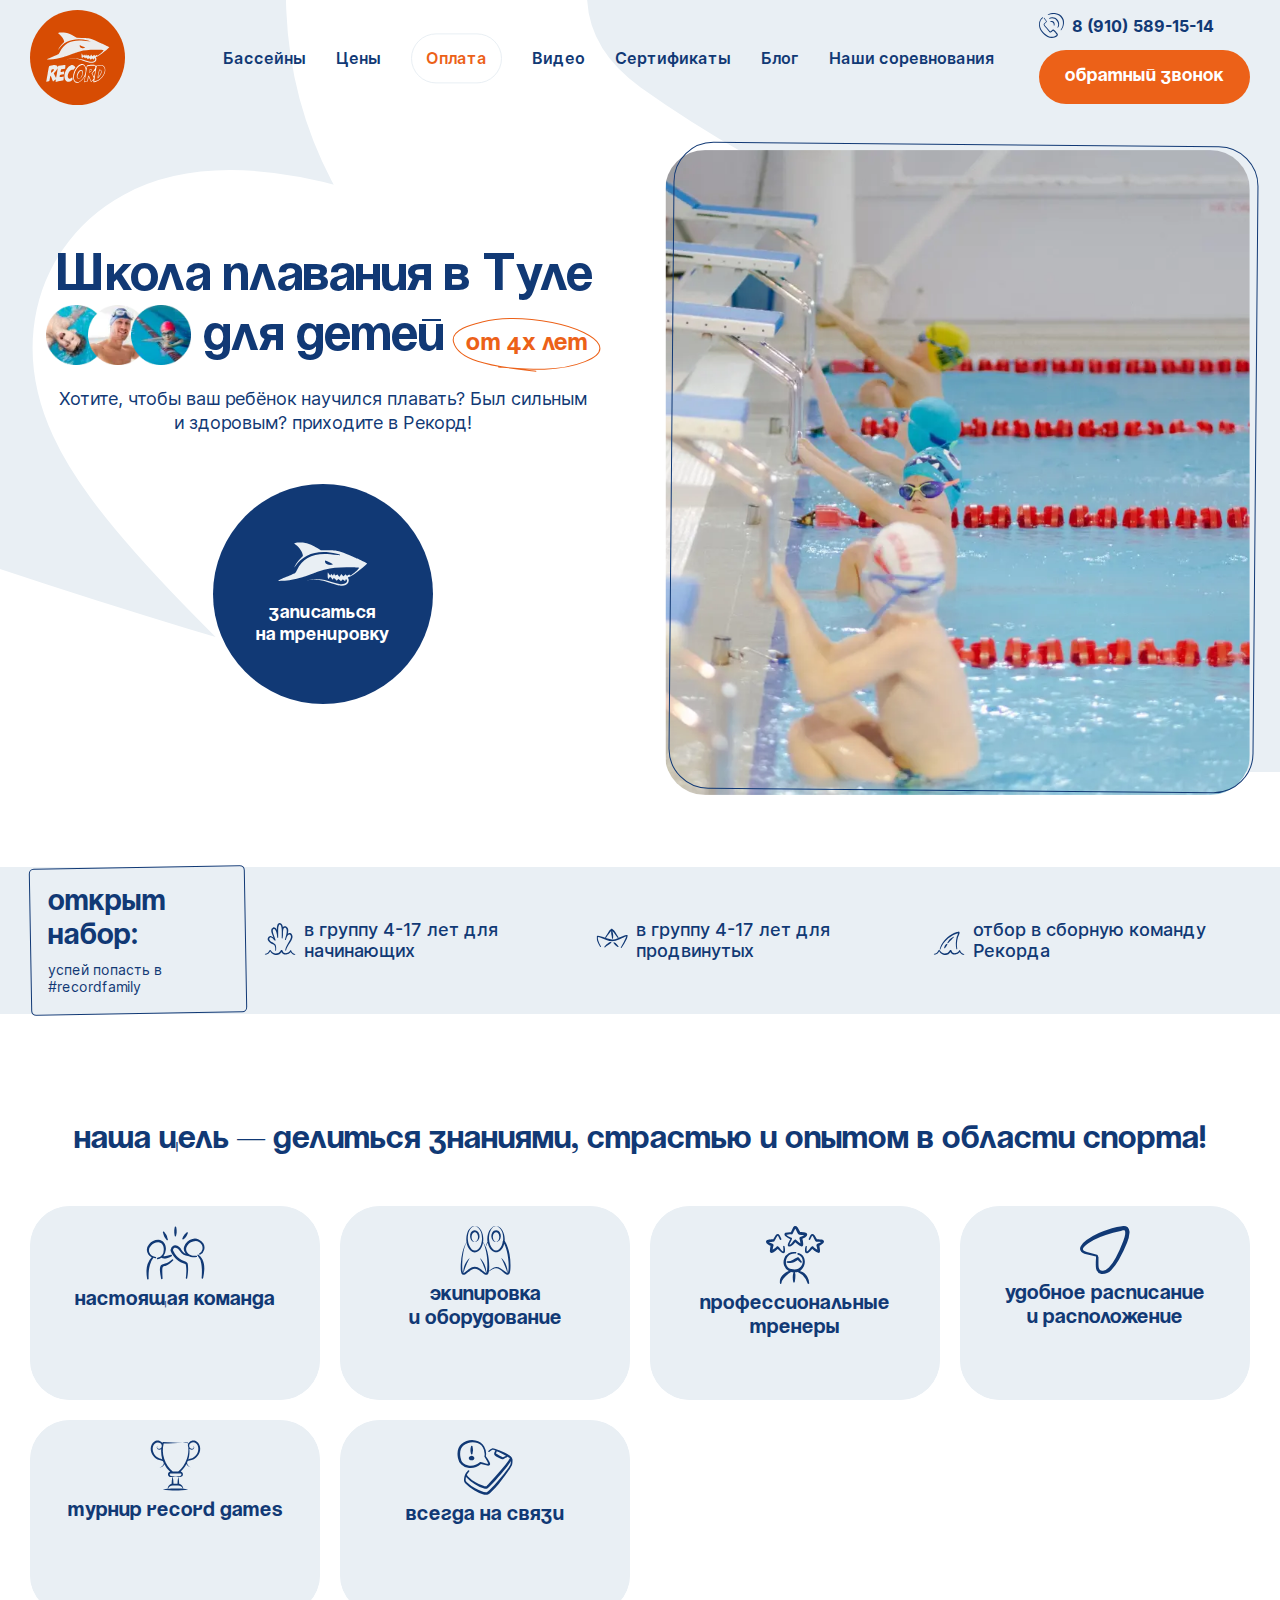
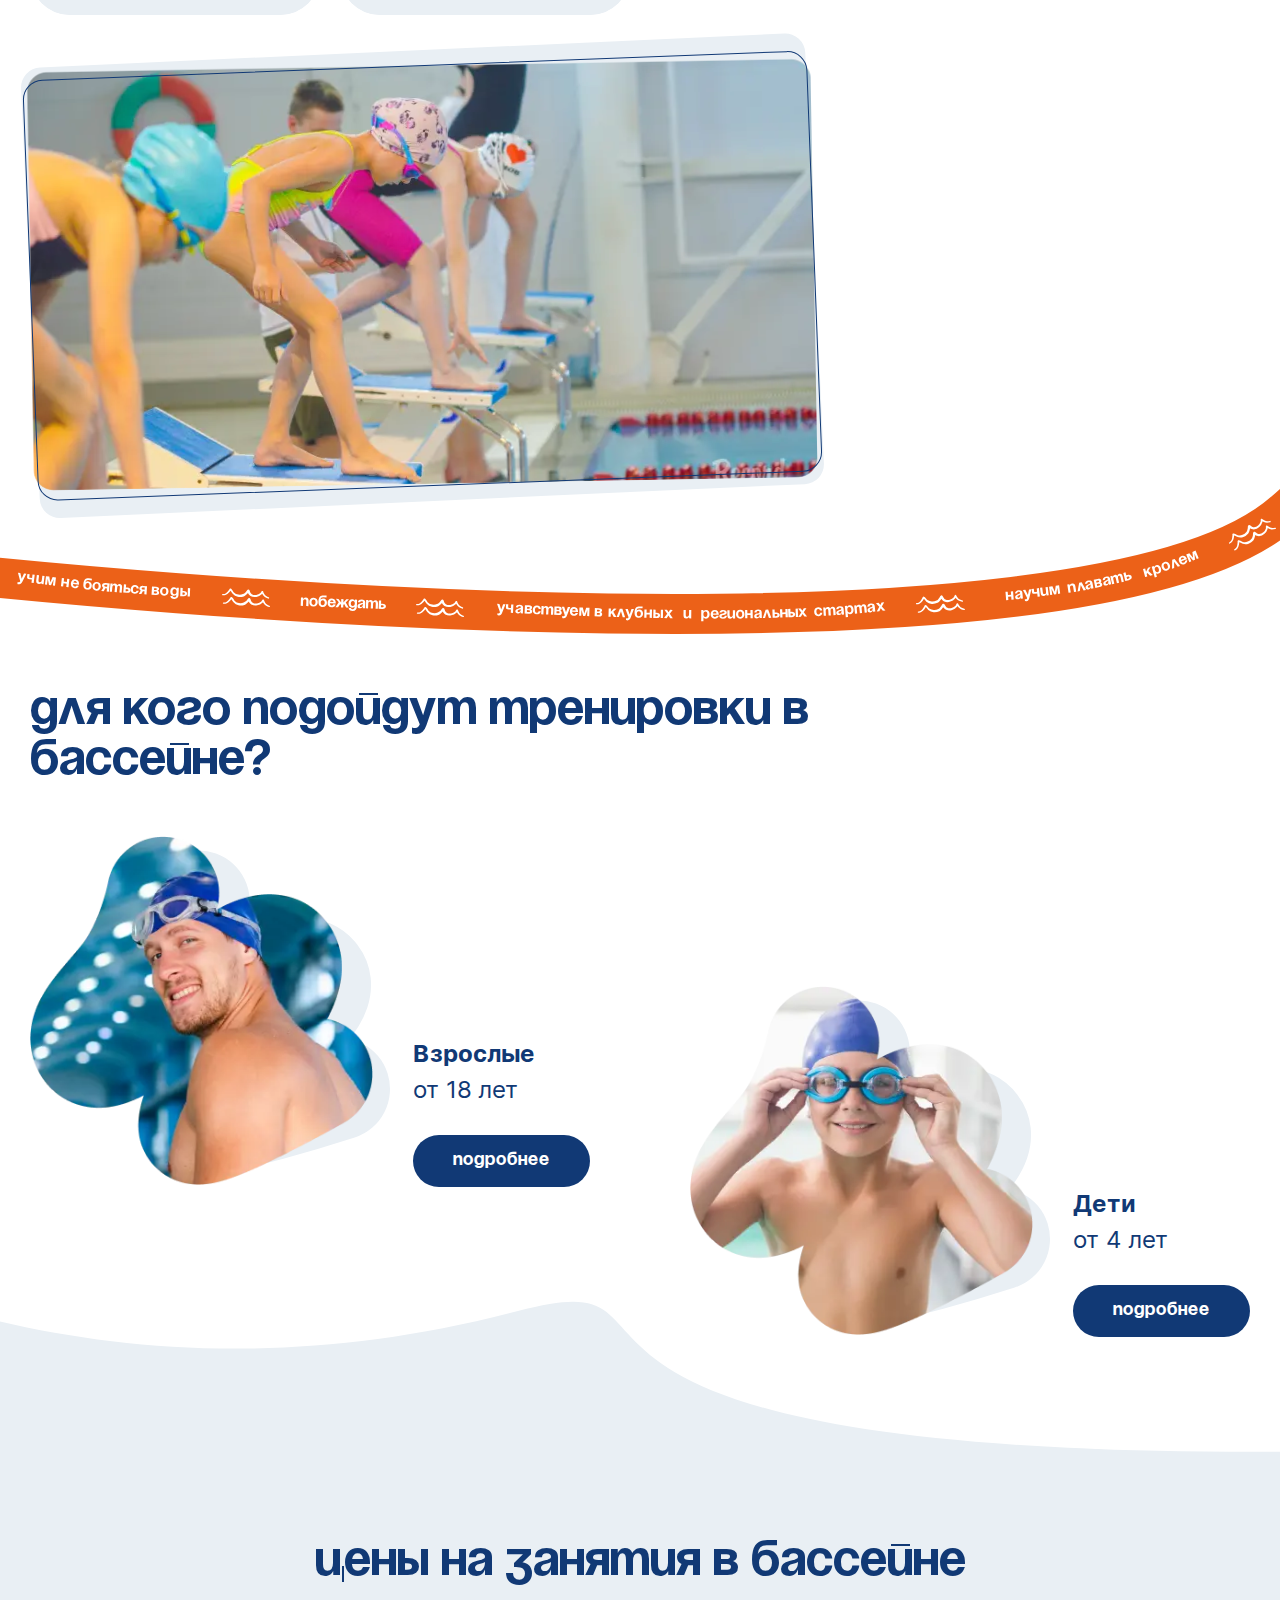
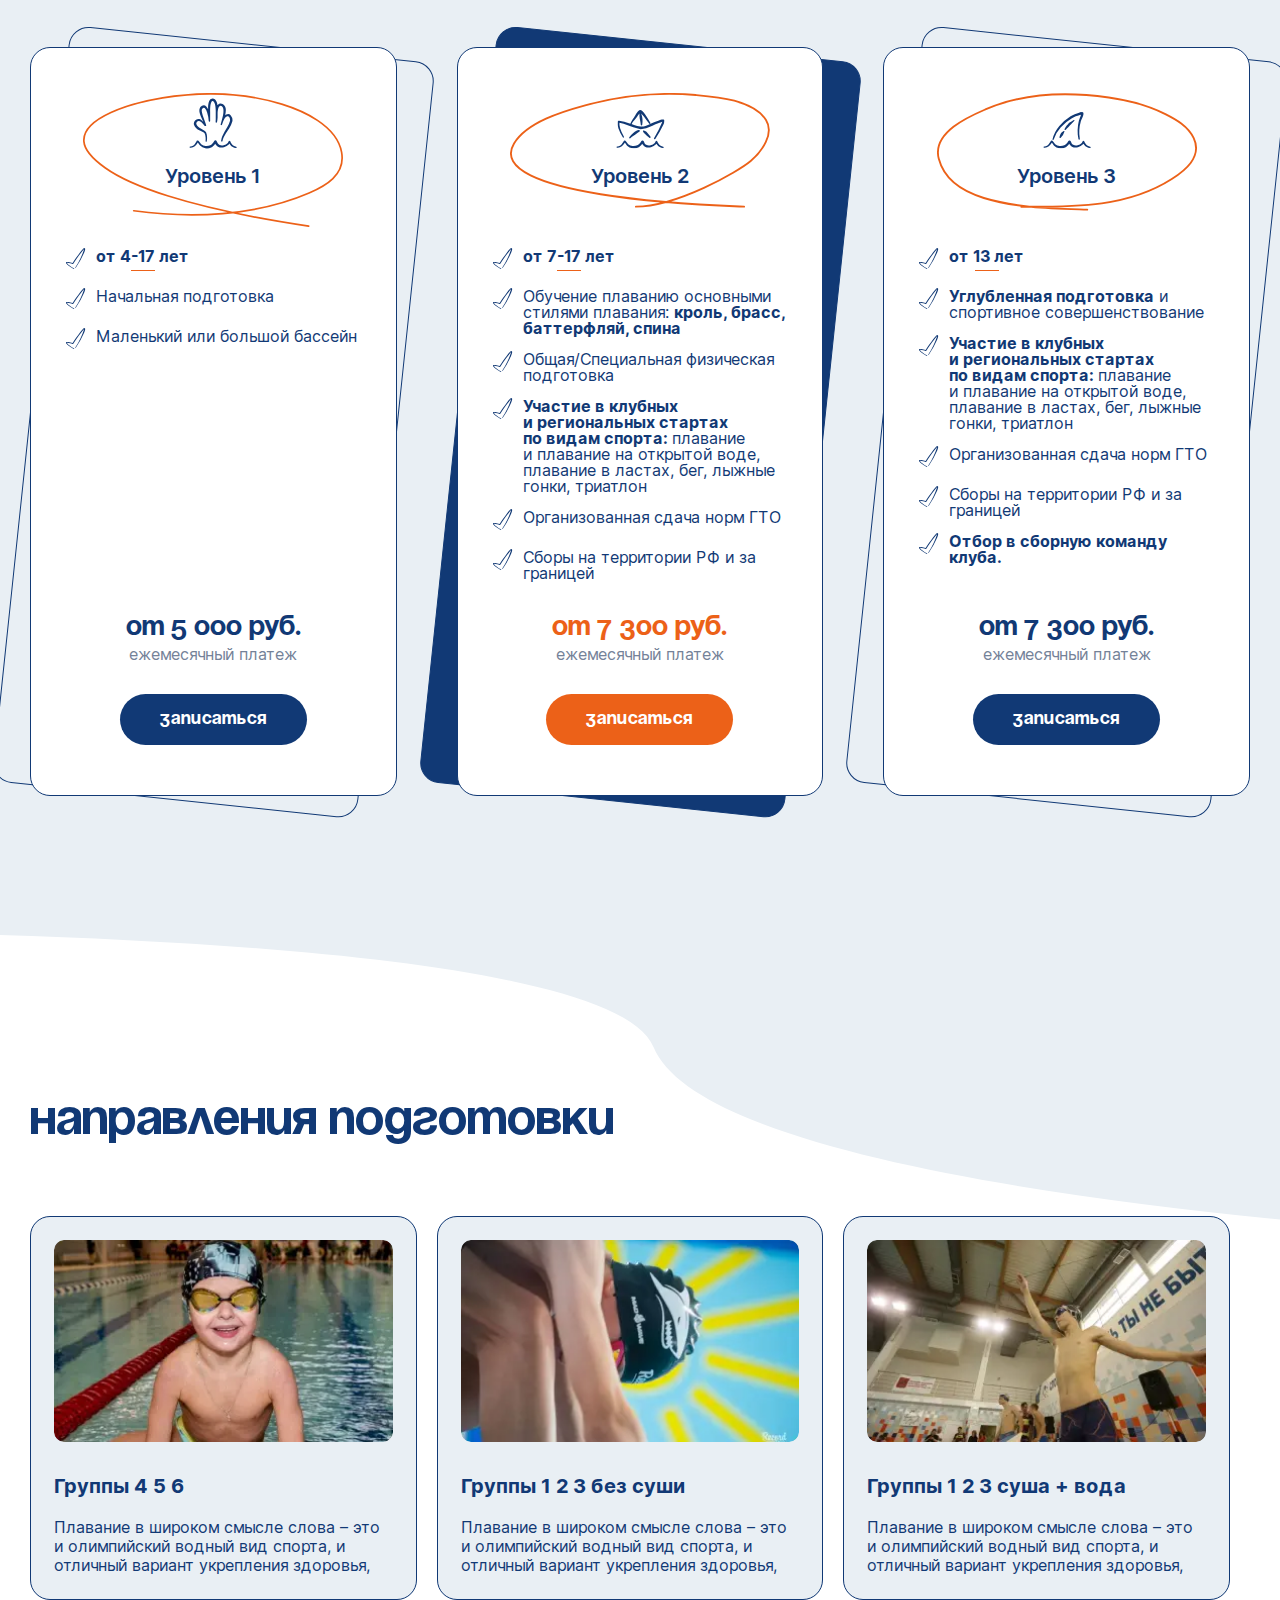
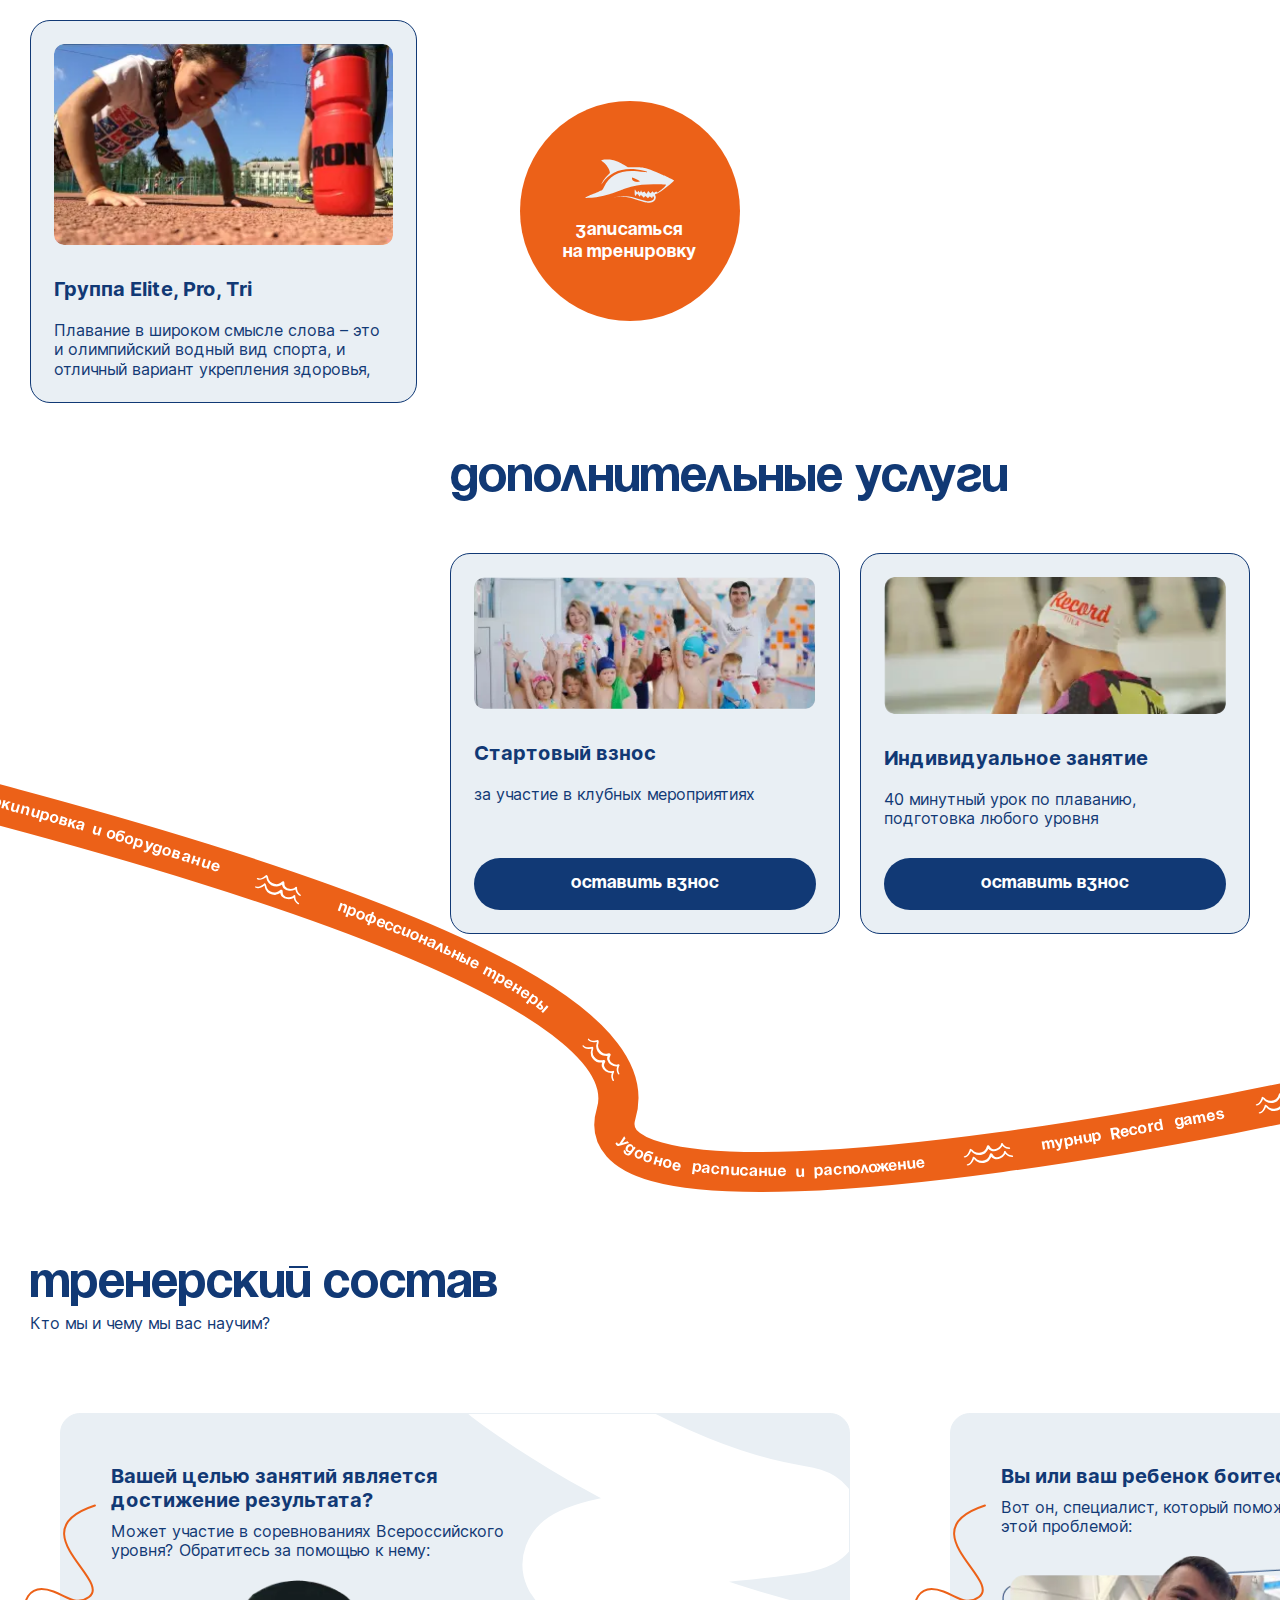
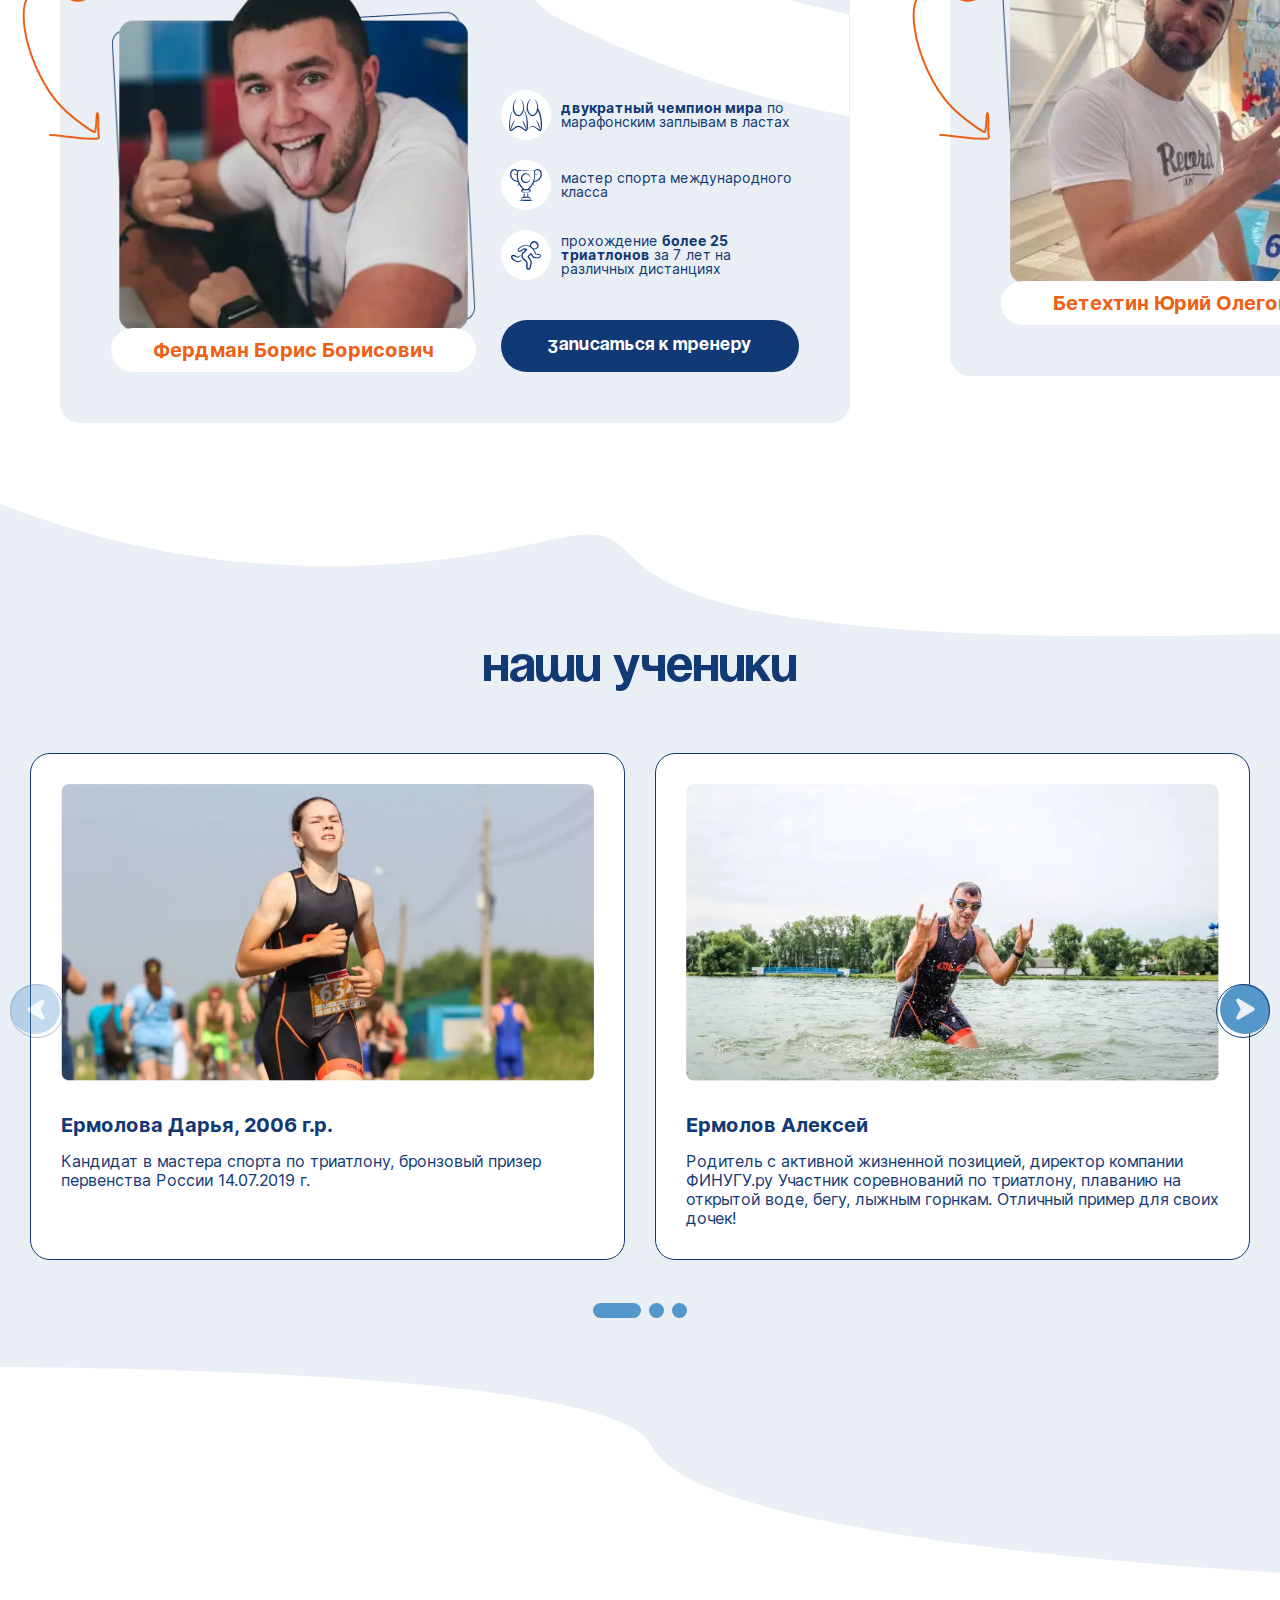
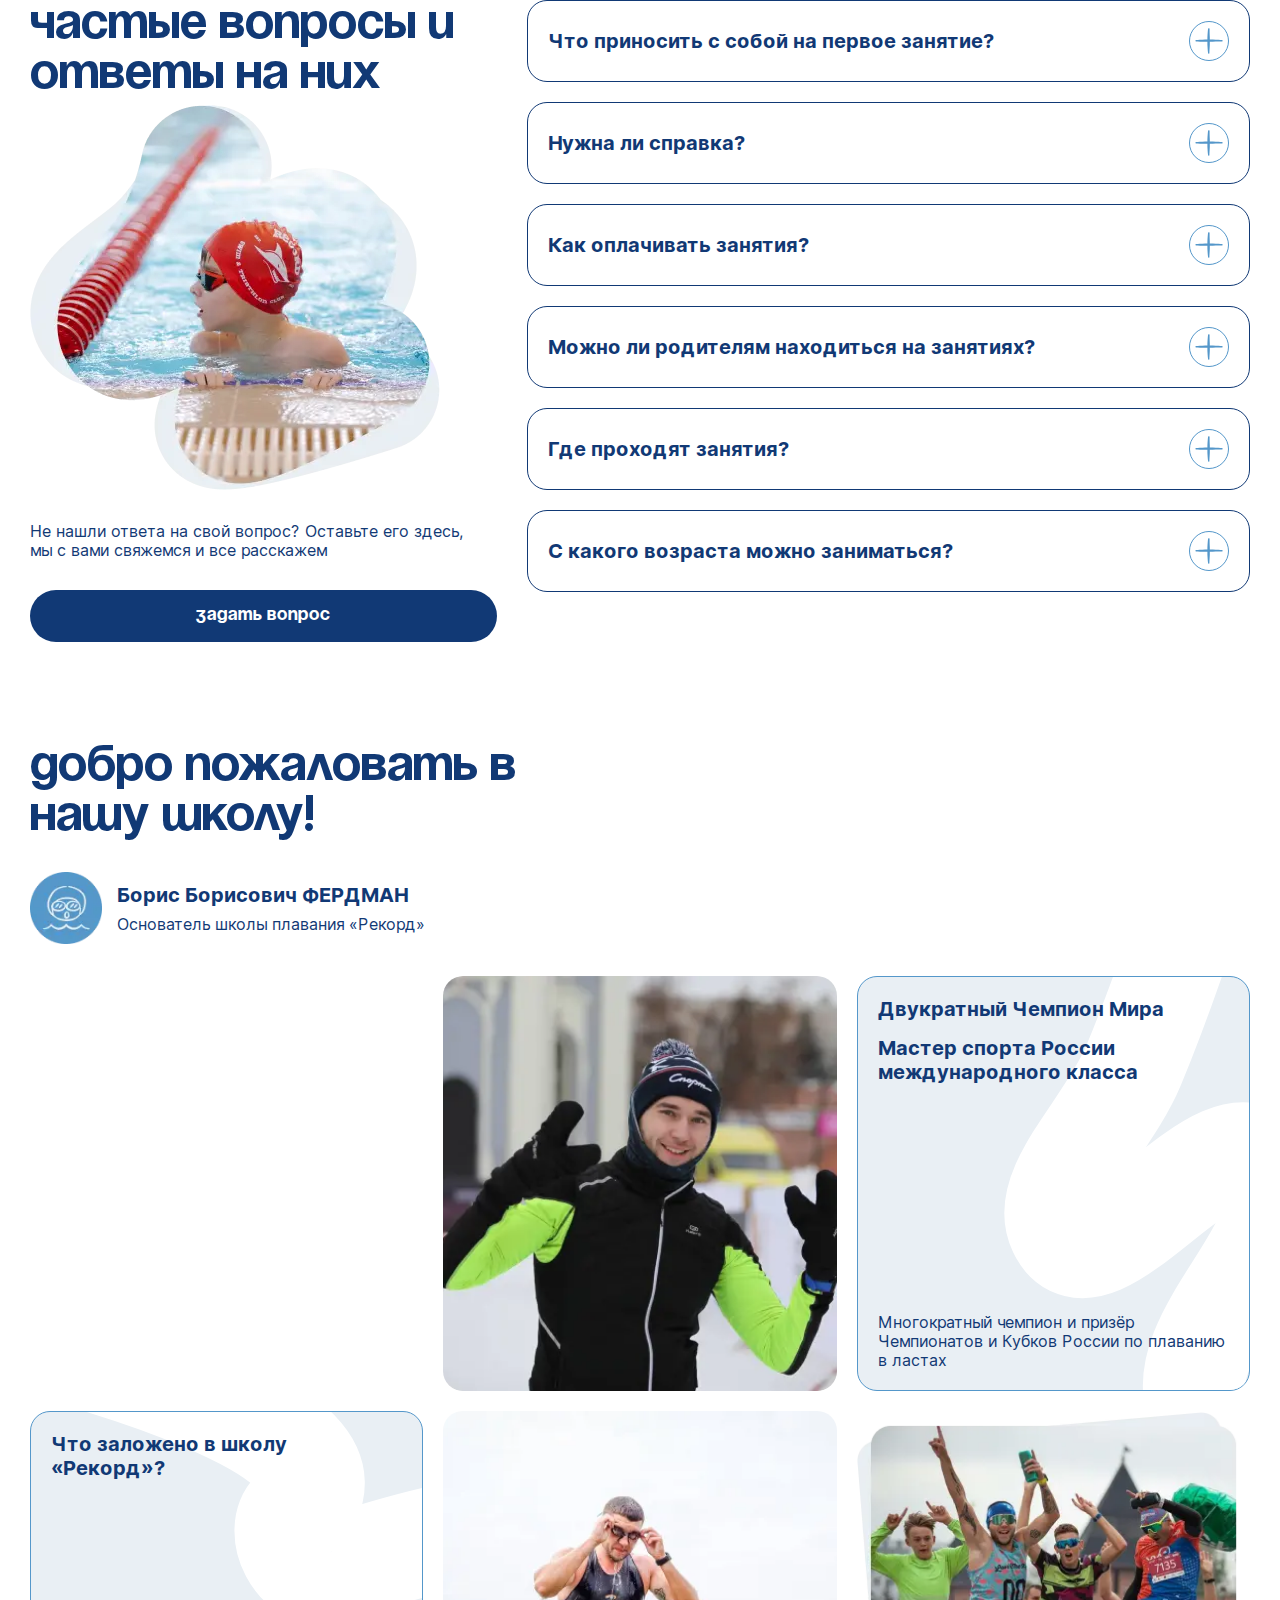
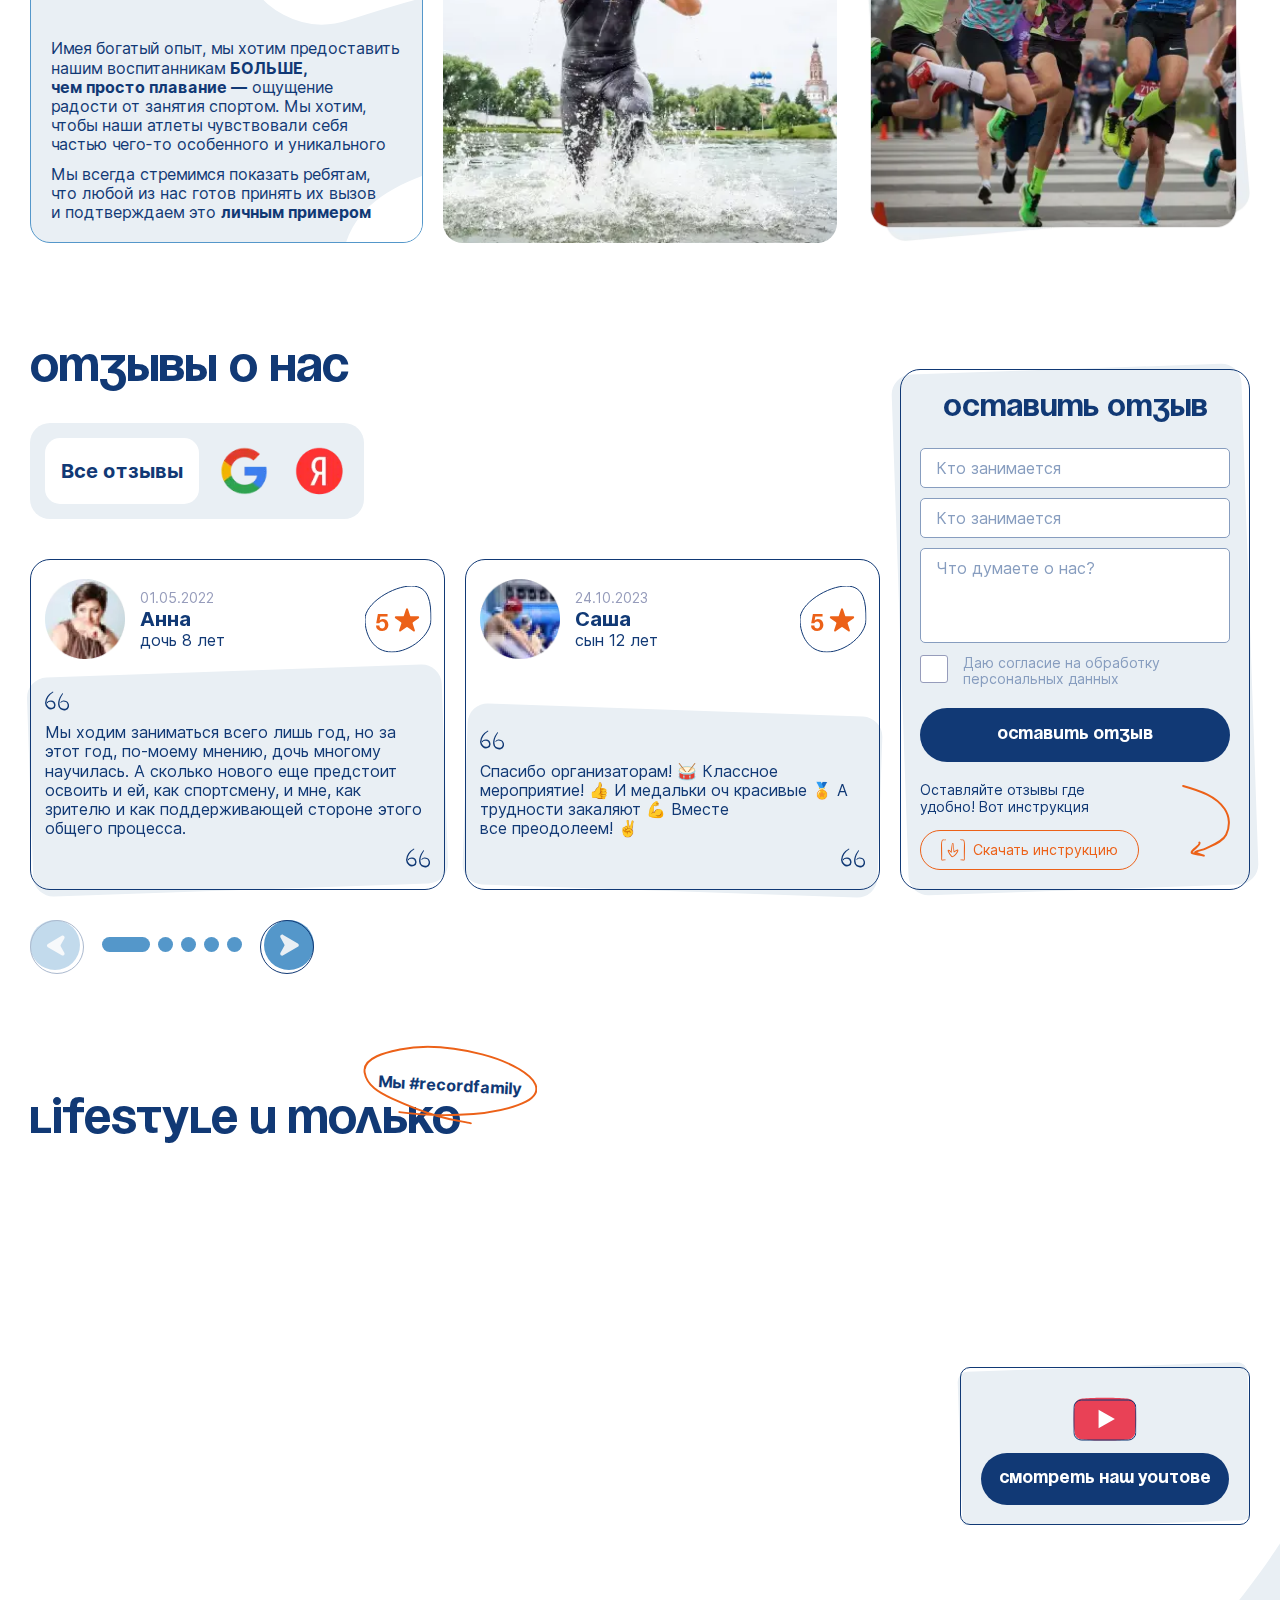
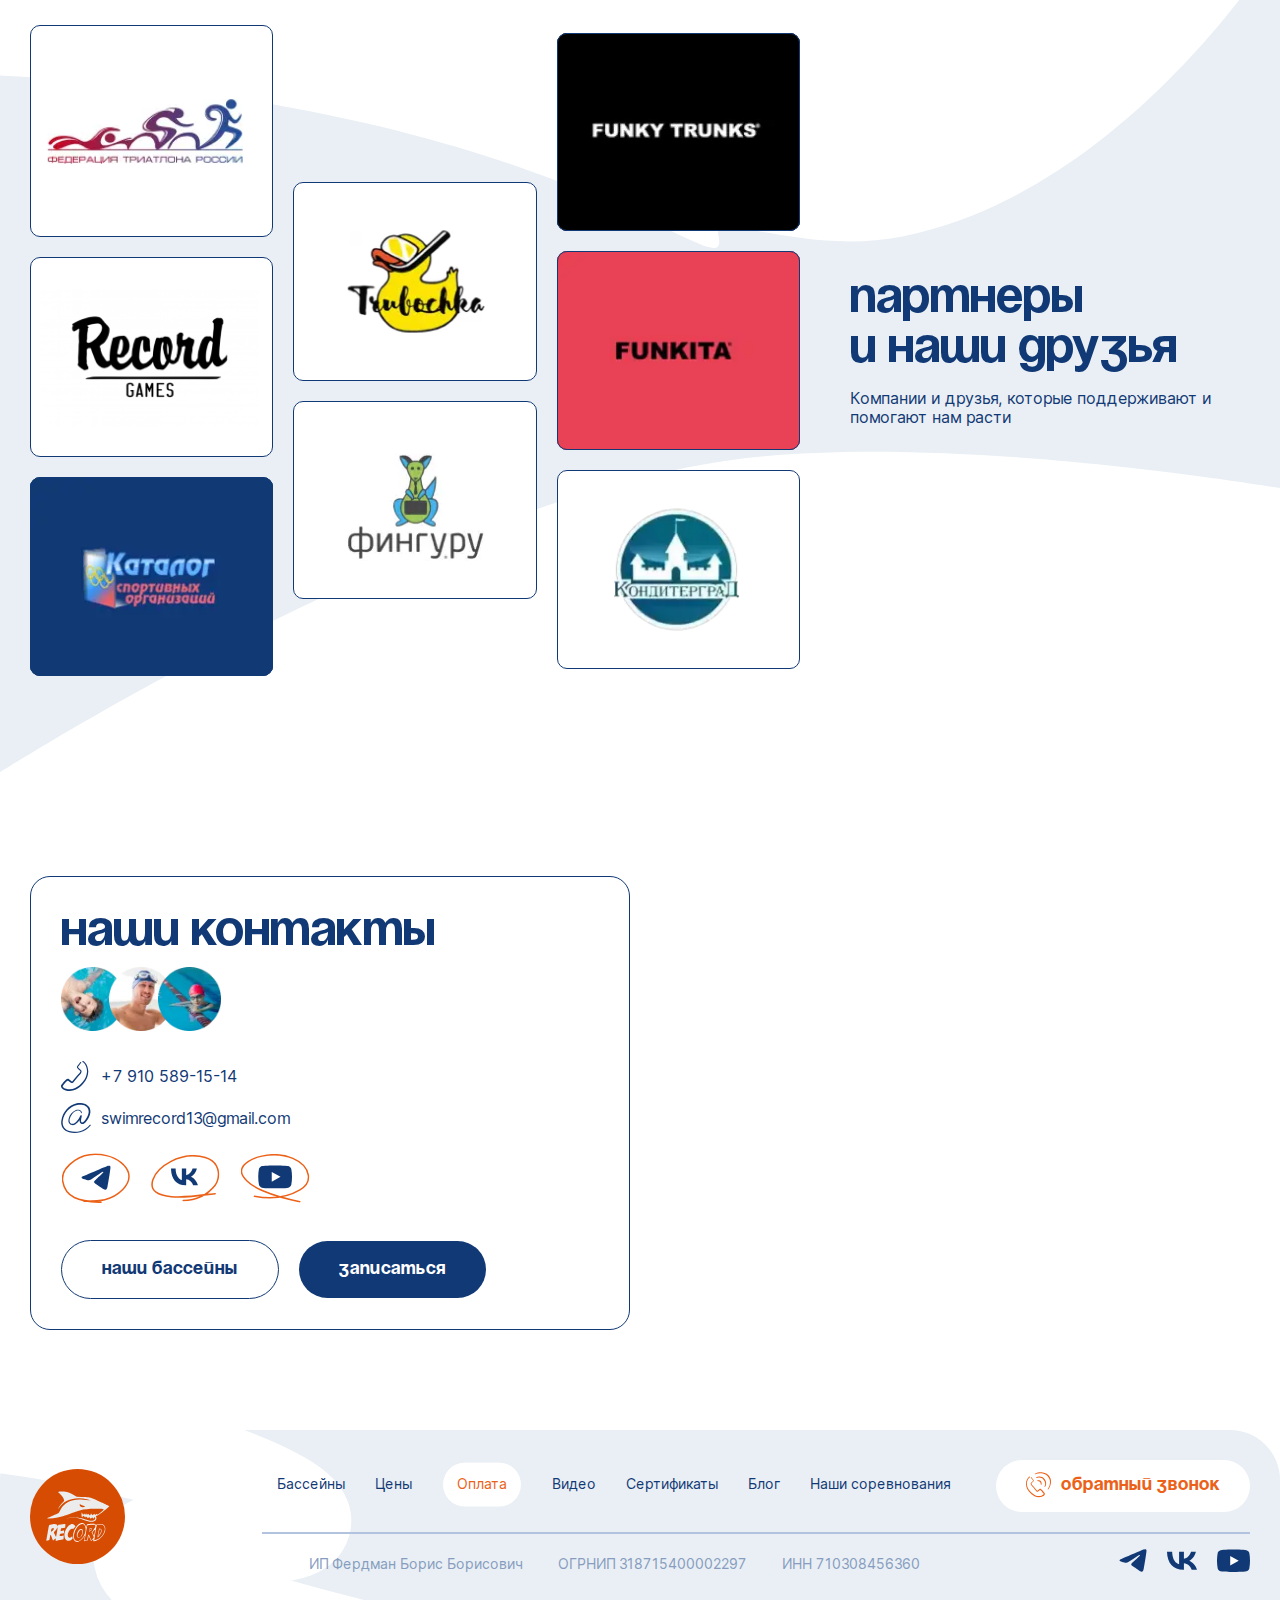
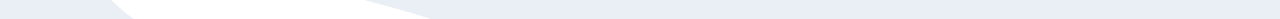
==== commit acde8b67: "comment4" ====
--- a/index.html
+++ b/index.html
@@ -180,7 +180,11 @@
 							<div class="main__desc">
 								<h1 class="main__title">
 									<span class="uppercase">Ш</span>кола плавания в <span class="uppercase">Т</span>уле
-									<i><img src="img/avatars.webp" alt=""></i>
+									<i>
+										<img src="img/avatars.webp" alt="">
+										<img src="img/avatars2.webp" alt="">
+										<img src="img/avatars3.webp" alt="">
+									</i>
 									для детей
 									<span class="title-info">от 4х лет
 										<img src="img/title-vector.svg" alt="">
@@ -653,7 +657,7 @@
 							</div>
 							<div class="direction-card2">
 								<a href="" class="directions__btn btn btn-orange">
-									<i class="main__btn-icon">
+									<i class="directions__btn-icon">
 										<svg width="90" height="44" viewBox="0 0 90 44" fill="none" xmlns="http://www.w3.org/2000/svg">
 											<path
 												d="M17.3161 0.892757C16.6681 1.02776 16.1821 1.27076 16.2361 1.40575C16.2901 1.54076 17.1271 2.26976 18.0991 3.05276C21.6091 5.86076 24.4441 10.0188 24.7411 12.8268L24.9031 14.0418L22.4731 16.5528C19.9081 19.2258 18.6391 20.8728 17.3431 23.2488C15.9661 25.7328 16.0201 26.1918 17.4781 24.0588C20.6371 19.3608 24.4711 15.9048 29.0071 13.6638C37.2691 9.55976 47.2051 8.93876 58.8151 11.7738C60.3541 12.1518 61.7851 12.5568 62.0011 12.6918C62.8381 13.1508 61.8121 13.2858 59.7331 13.0158C54.7921 12.3408 49.6621 11.9088 46.5841 11.9088C33.2731 11.9088 23.9581 17.3358 18.9901 28.0008C18.3421 29.3778 17.5321 30.7008 17.2081 30.9708C16.8571 31.2138 12.9421 32.9688 8.51406 34.8588C4.05906 36.7488 0.360056 38.4498 0.306056 38.6388C0.198056 38.9358 1.00806 38.9628 4.59906 38.8278C10.8631 38.5578 16.2631 37.5858 24.3361 35.2368C27.6841 34.2648 36.3511 31.1868 36.8371 30.8088C37.2691 30.4578 44.3431 28.1628 47.2321 27.4338C54.3871 25.6248 61.4071 25.0038 72.4501 25.2198C76.6351 25.2738 80.2531 25.4358 80.5231 25.5438C81.2791 25.8678 81.0631 26.2998 79.1731 28.2708C77.3911 30.0798 72.9631 33.5088 72.3691 33.5088C72.2071 33.5088 71.9641 33.2658 71.8021 32.9688C71.4241 32.2668 71.2081 32.2938 70.2361 33.1038C69.2101 33.9678 68.8591 33.9408 68.1031 33.0228L67.4821 32.2938L66.5371 33.2928C66.0241 33.8598 65.4841 34.3188 65.3221 34.3188C65.1871 34.3188 64.7011 33.7788 64.2151 33.1038C63.7291 32.4288 63.2971 31.8888 63.2431 31.8888C63.2161 31.8888 62.8651 32.4828 62.4871 33.2118C62.1361 33.9408 61.7041 34.6158 61.5691 34.6968C61.4341 34.8048 60.9211 34.3188 60.4351 33.6438C59.9491 32.9688 59.4361 32.4288 59.3011 32.4288C59.1661 32.4288 58.7611 32.6718 58.3831 32.9688C57.3841 33.7518 57.0871 33.6438 56.5471 32.4288L56.0611 31.3218L55.548 32.4288C55.2781 33.0228 54.9271 33.5088 54.7921 33.5088C54.6571 33.5088 54.2521 33.1038 53.8741 32.6178L53.1721 31.7538L52.8481 32.6178C52.659 33.1038 52.3891 33.5088 52.2271 33.5088C52.0921 33.5088 51.5251 32.8338 51.0121 32.0238C50.4991 31.2138 49.9861 30.5388 49.8781 30.5388C49.7431 30.5388 49.6621 31.7538 49.6621 33.2118C49.6621 35.3988 49.7431 35.9928 50.1481 36.5058L50.6611 37.0998L51.2821 35.9928C51.6331 35.3718 52.0111 34.8588 52.0921 34.8588C52.2001 34.8588 52.8751 35.4798 53.5771 36.2628L54.9001 37.6398L55.2511 36.8028C55.4401 36.3168 55.6831 35.9388 55.7911 35.9388C55.8991 35.9388 56.6281 36.5598 57.3841 37.3158L58.7881 38.6928L59.5981 37.8018L60.4081 36.9108L61.6771 38.0718L62.9731 39.2598L63.6751 38.3958C64.5391 37.3428 64.9981 37.3428 65.9971 38.3688C66.9691 39.3678 67.1311 39.3678 67.3471 38.3958C67.4281 37.9638 67.6711 37.4508 67.8871 37.2888C68.4811 36.8028 69.2101 38.1258 68.9941 39.2598C68.7781 40.4478 67.8601 41.2848 66.2671 41.7708C63.7561 42.5268 61.3531 42.2298 55.3321 40.3938C53.1721 39.7458 50.4991 38.9628 49.3921 38.6388C46.5031 37.8558 40.7521 37.0188 37.9981 37.0188C35.5681 37.0188 30.6001 37.8288 29.7631 38.3688C29.3041 38.6658 29.3041 38.6658 29.7631 38.5308C31.8151 37.8828 35.7571 37.5048 38.5921 37.6398C42.2911 37.8558 44.5051 38.3688 51.6871 40.6638C58.2751 42.7698 60.6241 43.4178 62.8111 43.6338C66.0511 43.9848 68.8321 42.8778 70.1821 40.6638C70.9381 39.4488 70.9921 37.6128 70.3171 36.5868C69.7501 35.7228 69.9391 35.2638 70.8841 35.0208C72.5311 34.5888 74.9071 33.1578 78.7411 30.2418C83.5741 26.5698 86.3821 24.2478 87.9751 22.6278L89.1631 21.4128L86.6251 20.1168C83.7091 18.6318 79.3621 16.4988 79.2271 16.4988C79.1731 16.4988 76.5541 15.3378 73.3681 13.9068C67.0771 11.0448 63.5941 9.80276 59.3281 8.91175C56.9251 8.37176 55.6021 8.29076 49.6891 8.23676L42.8311 8.15575L39.6991 6.29276C34.4071 3.10675 31.5181 1.86476 27.2521 0.973755C25.0921 0.514755 19.1791 0.460754 17.3161 0.892757ZM52.4431 20.8458C53.7391 21.4938 54.7921 22.1688 54.7921 22.3308C54.7921 22.7358 52.1731 23.0598 50.8231 22.8168C49.3651 22.5738 47.7991 21.6288 47.3401 20.7648C46.9621 20.0088 46.8271 18.8748 47.1241 18.5778C47.3131 18.4158 48.9061 19.0638 52.4431 20.8458Z"
@@ -848,19 +852,19 @@
 												<ul>
 													<li>
 														<i>
-															<img src="img/coach-card__icon.svg" alt="">
+															<img src="img/coach-card__icon7.svg" alt="">
 														</i>
 														<p>20 лет опыта</p>
 													</li>
 													<li>
 														<i>
-															<img src="img/coach-card__icon2.svg" alt="">
+															<img src="img/coach-card__icon8.svg" alt="">
 														</i>
 														<p>занятия проходят <strong>в игровой форме обучения</strong></p>
 													</li>
 													<li>
 														<i>
-															<img src="img/coach-card__icon3.svg" alt="">
+															<img src="img/coach-card__icon9.svg" alt="">
 														</i>
 														<p>отлично ладит с самыми маленькими пловцами</p>
 													</li>
@@ -1470,7 +1474,17 @@
 										<div class="form-text">Оставляйте отзывы где удобно! Вот инструкция</div>
 										<a download="" class="form-download" href="">
 											<i>
-												<img src="img/download.svg" alt="">
+												<svg width="24" height="22" viewBox="0 0 24 22" fill="none" xmlns="http://www.w3.org/2000/svg">
+													<path fill-rule="evenodd" clip-rule="evenodd"
+														d="M23.2797 1.58035C22.8597 0.410348 21.5497 0.470348 20.3397 0.580348C19.7797 0.660348 19.0997 0.340348 19.0497 0.790348C19.0406 0.854718 19.0534 0.920273 19.0861 0.976491C19.1187 1.03271 19.1693 1.07633 19.2297 1.10035C19.6203 1.16051 20.0146 1.19392 20.4097 1.20035C21.1897 1.13035 22.3297 1.03035 22.5597 1.78035C23.4097 4.60035 22.6797 7.30035 22.8897 18.2703C22.9653 19.0352 22.9653 19.8055 22.8897 20.5703C22.8297 20.5703 22.6797 20.6403 22.5197 20.6503C21.9997 20.6503 19.6797 20.5503 19.6397 20.5703C19.5761 20.5935 19.5212 20.6357 19.4825 20.6912C19.4437 20.7466 19.4229 20.8127 19.4229 20.8803C19.4229 20.948 19.4437 21.0141 19.4825 21.0695C19.5212 21.125 19.5761 21.1671 19.6397 21.1903C19.7197 21.1903 22.1797 21.4103 22.5897 21.4103C22.8934 21.4258 23.1943 21.3453 23.4497 21.1803C23.9797 20.6703 23.7797 18.8403 23.7897 18.2703C23.9997 8.53035 24.3397 4.48035 23.2797 1.58035Z"
+														fill="#EC6118" />
+													<path fill-rule="evenodd" clip-rule="evenodd"
+														d="M3.66068 0.63037C2.44068 0.47037 1.14068 0.41037 0.720685 1.63037C-0.319315 4.45037 0.000684708 8.07037 0.210685 18.3204C0.210685 18.9104 0.0206848 20.7304 0.550685 21.2304C0.805578 21.3966 1.10685 21.4772 1.41068 21.4604C1.82068 21.4604 4.28068 21.2804 4.41068 21.2404C4.47426 21.2172 4.52916 21.175 4.56795 21.1195C4.60674 21.0641 4.62755 20.998 4.62755 20.9304C4.62755 20.8627 4.60674 20.7967 4.56795 20.7412C4.52916 20.6858 4.47426 20.6436 4.41068 20.6204C4.41068 20.6204 2.05068 20.7304 1.53068 20.7004C1.37068 20.7004 1.22068 20.5904 1.16068 20.6204C1.09028 19.8553 1.09028 19.0854 1.16068 18.3204C1.32068 7.41037 0.580685 4.66037 1.44068 1.83037C1.67068 1.08037 2.81068 1.18037 3.59068 1.25037C3.98584 1.24394 4.38009 1.21053 4.77068 1.15037C4.83289 1.12965 4.88496 1.0862 4.91649 1.02871C4.94801 0.971228 4.95665 0.903956 4.94068 0.84037C4.90068 0.39037 4.21068 0.71037 3.66068 0.63037Z"
+														fill="#EC6118" />
+													<path fill-rule="evenodd" clip-rule="evenodd"
+														d="M16.72 10.5497C15.91 10.4697 13.96 11.7097 13.33 12.3497C13.15 10.4997 12.59 4.89969 12.33 4.15969C12.3237 4.12149 12.3094 4.08507 12.2879 4.0529C12.2663 4.02074 12.2382 3.99357 12.2052 3.97325C12.1723 3.95293 12.1354 3.93993 12.097 3.93513C12.0585 3.93033 12.0196 3.93384 11.9826 3.94542C11.9457 3.95701 11.9117 3.9764 11.8829 4.00228C11.8541 4.02815 11.8313 4.05992 11.8158 4.09541C11.8004 4.1309 11.7928 4.1693 11.7935 4.208C11.7942 4.24669 11.8032 4.28478 11.82 4.31969C12.1 5.25969 12.45 12.0997 12.58 13.0197C12.67 13.6797 13.35 13.6097 13.77 13.0697C14.5199 12.3631 15.4186 11.8335 16.4 11.5197C16.4 11.4397 16.4 12.5197 14.51 14.6797C13.81 15.4897 11.7 17.7297 10.9 16.9997C9.4867 15.4615 8.35905 13.6837 7.56995 11.7497C8.93995 12.3297 9.97995 13.7497 10.51 13.7497C10.6291 13.7278 10.7359 13.6625 10.8098 13.5665C10.8837 13.4705 10.9194 13.3505 10.91 13.2297C10.78 11.9597 10.64 14.1097 11.66 4.22969C11.66 4.19029 11.6522 4.15128 11.6371 4.11488C11.622 4.07848 11.5999 4.04541 11.5721 4.01756C11.5442 3.9897 11.5112 3.9676 11.4748 3.95252C11.4384 3.93745 11.3993 3.92969 11.36 3.92969C11.3206 3.92969 11.2815 3.93745 11.2451 3.95252C11.2088 3.9676 11.1757 3.9897 11.1478 4.01756C11.12 4.04541 11.0979 4.07848 11.0828 4.11488C11.0677 4.15128 11.06 4.19029 11.06 4.22969C11.06 4.14969 9.85995 10.4497 10.06 12.4197C9.28995 11.7697 8.39995 10.8497 7.30995 10.8197C7.19254 10.8102 7.07493 10.8355 6.97179 10.8924C6.86865 10.9493 6.78454 11.0353 6.72995 11.1397C6.45995 11.7397 7.04995 12.7197 7.19995 13.1397C7.82925 14.5704 8.66479 15.9012 9.67995 17.0897C10.13 17.5997 10.47 18.2397 11.37 18.1697C13.59 18.0097 18.47 12.3697 17.14 10.7697C17.0898 10.705 17.0264 10.6519 16.9539 10.6139C16.8814 10.576 16.8016 10.5541 16.72 10.5497Z"
+														fill="#EC6118" />
+												</svg>
 											</i>
 											<span>Скачать инструкцию</span>
 										</a>
@@ -1624,7 +1638,9 @@
 							<h2>
 								Наши контакты
 								<i>
+									<img src="img/avatars.webp" alt="">
 									<img src="img/avatars2.webp" alt="">
+									<img src="img/avatars3.webp" alt="">
 								</i>
 							</h2>
 							<div class="contacts__group">
@@ -1665,7 +1681,7 @@
 										</svg>
 										<img src="img/social-vector2.svg" alt="">
 									</a>
-									<a class="contacts__social" href="">
+									<a class="contacts__social youtube" href="">
 										<svg width="34" height="24" viewBox="0 0 34 24" fill="none" xmlns="http://www.w3.org/2000/svg">
 											<path d="M13.7468 16.7874V6.94733L22.5216 11.8674L13.7468 16.7874Z" fill="white" />
 											<path
@@ -1675,20 +1691,20 @@
 										<img src="img/social-vector3.svg" alt="">
 									</a>
 								</div>
-								<div class="contacts__btns">
-									<a class="contacts__btn btn-outline btn" href="">
-										<span>наши бассейны</span>
-									</a>
-									<a class="contacts__btn btn btn-blue" href="">
-										<span>записаться</span>
-										<i class="hover-bg">
-											<img src="img/btn-blue__bg3.svg" alt="">
-										</i>
-										<i class="hover-bg2">
-											<img src="img/btn-blue__bg4.svg" alt="">
-										</i>
-									</a>
-								</div>
+							</div>
+							<div class="contacts__btns">
+								<a class="contacts__btn btn-outline btn" href="">
+									<span>наши бассейны</span>
+								</a>
+								<a class="contacts__btn btn btn-blue" href="">
+									<span>записаться</span>
+									<i class="hover-bg">
+										<img src="img/btn-blue__bg3.svg" alt="">
+									</i>
+									<i class="hover-bg2">
+										<img src="img/btn-blue__bg4.svg" alt="">
+									</i>
+								</a>
 							</div>
 						</div>
 					</div>
@@ -1728,11 +1744,20 @@
                     <div class="footer-top__group2">
                         <button class="footer-top__btn btn btn-orange">
                             <i class="btn-mob__icon">
-                                <svg width="25" height="26" viewBox="0 0 25 26" fill="none" xmlns="http://www.w3.org/2000/svg">
-                                    <path fill-rule="evenodd" clip-rule="evenodd" d="M18.5417 20.8923C18.3646 20.6423 18.125 20.4027 17.9479 20.1839C17.5625 19.6943 17.1667 19.2048 16.75 18.7464C16.4637 18.4289 16.1613 18.1264 15.8438 17.8402C15.6011 17.5939 15.3361 17.3707 15.0521 17.1735C14.7992 16.9972 14.5049 16.8895 14.1979 16.861C13.9522 16.8564 13.7103 16.9214 13.5 17.0485C13.0104 17.3298 12.3438 17.9964 11.7292 18.4131C11.6052 18.4996 11.4725 18.5729 11.3333 18.6318C11.2604 18.6318 11.1771 18.7048 11.125 18.6318L7.78125 14.7464C7.33333 14.2568 6.73958 13.7048 6.17708 13.0381C5.85862 12.682 5.61112 12.2683 5.44792 11.8193C5.39583 11.6527 5.53125 11.4756 5.6875 11.2777C6.11458 10.736 6.86458 10.1735 7.29167 9.62143C7.54308 9.37708 7.72006 9.06646 7.80208 8.7256C7.82752 8.54519 7.79078 8.36151 7.69792 8.20476C7.57292 7.99643 7.35417 7.79851 7.25 7.65268L5.42708 5.27768C5.40424 5.23693 5.37282 5.20161 5.335 5.17418C5.29717 5.14675 5.25385 5.12785 5.20801 5.1188C5.16218 5.10974 5.11492 5.11073 5.06951 5.12172C5.0241 5.1327 4.98161 5.1534 4.94497 5.1824C4.90834 5.21141 4.87844 5.24801 4.85733 5.28969C4.83622 5.33137 4.82441 5.37714 4.82271 5.42383C4.82101 5.47052 4.82946 5.51703 4.84748 5.56013C4.8655 5.60324 4.89266 5.64192 4.92708 5.67351L6.71875 8.06935L7.13542 8.62143C6.98982 8.96435 6.7518 9.26008 6.44792 9.4756C5.91101 9.91847 5.40948 10.4026 4.94792 10.9235C4.81463 11.0772 4.7189 11.2598 4.66828 11.4569C4.61766 11.6539 4.61354 11.86 4.65625 12.0589C4.83906 12.6114 5.12541 13.124 5.5 13.5693C6.01042 14.236 6.64583 14.8506 7.09375 15.361L10.3125 19.3193C10.4641 19.5086 10.6719 19.6448 10.9059 19.7084C11.1399 19.7721 11.388 19.7598 11.6146 19.6735C12.271 19.3842 12.8761 18.9902 13.4063 18.5069C13.6042 18.3506 13.8021 18.1943 13.9688 18.0902C14.1354 17.986 14.1458 18.0902 14.1458 18.0173C14.2828 18.0497 14.4086 18.118 14.5104 18.2152C14.7083 18.361 14.8854 18.5485 15.0521 18.6943C15.2188 18.8402 15.6042 19.2464 15.8646 19.5381C16.125 19.8298 16.6354 20.4548 17 20.9235C17.1458 21.1006 17.3333 21.2881 17.4896 21.4964C17.5519 21.5748 17.6012 21.6627 17.6354 21.7568C17.7813 22.2048 17.3854 22.5589 16.9792 22.8714C16.4751 23.242 15.9114 23.5238 15.3125 23.7048C13.2349 24.2947 11.0138 24.1096 9.0625 23.1839C7.08001 22.1986 5.32954 20.8032 3.92708 19.0902C2.11231 17.14 1.03955 14.6148 0.895833 11.9548C0.78125 8.67351 2.29167 5.98601 3.9375 5.18393C4.02206 5.14134 4.08674 5.06752 4.11785 4.97809C4.14895 4.88866 4.14405 4.79064 4.10417 4.70476C4.08509 4.66103 4.05738 4.62161 4.02269 4.58885C3.98801 4.5561 3.94706 4.53069 3.90231 4.51415C3.85756 4.49761 3.80993 4.49028 3.76227 4.49261C3.71462 4.49493 3.66793 4.50686 3.625 4.52768C1.78125 5.39226 0 8.31935 0 11.9756C0.101982 14.8576 1.20729 17.6135 3.125 19.7673C4.59228 21.6169 6.43943 23.1302 8.54167 24.2048C10.743 25.285 13.2665 25.5114 15.625 24.8402C16.5412 24.5794 17.3856 24.1126 18.0938 23.4756C18.3968 23.2314 18.6229 22.9049 18.7448 22.5353C18.8668 22.1658 18.8794 21.7689 18.7813 21.3923C18.725 21.2153 18.6444 21.047 18.5417 20.8923Z" fill="#EC6118"/>
-                                    <path fill-rule="evenodd" clip-rule="evenodd" d="M15.0112 12.8927C15.1052 12.9146 15.2039 12.8984 15.2859 12.8477C15.3679 12.7969 15.4265 12.7157 15.4487 12.6219C15.7362 11.8348 15.7362 10.9715 15.4487 10.1844C15.3212 9.83649 15.1305 9.51513 14.8862 9.23647C14.635 8.95951 14.3302 8.73628 13.9904 8.58022C13.2408 8.19847 12.3769 8.10578 11.5633 8.3198C11.5223 8.32459 11.4826 8.33741 11.4465 8.35754C11.4104 8.37767 11.3787 8.40471 11.353 8.43711C11.3274 8.46952 11.3084 8.50665 11.2971 8.5464C11.2858 8.58614 11.2825 8.62772 11.2873 8.66876C11.2921 8.7098 11.3049 8.74949 11.325 8.78557C11.3451 8.82166 11.3722 8.85342 11.4046 8.87905C11.437 8.90469 11.4741 8.92369 11.5139 8.93497C11.5536 8.94625 11.5952 8.94959 11.6362 8.9448C12.2717 8.95902 12.8855 9.17825 13.3862 9.5698C13.5905 9.71662 13.779 9.88418 13.9487 10.0698C14.2586 10.3865 14.4919 10.7698 14.6309 11.1904C14.77 11.6111 14.811 12.058 14.7508 12.4969C14.7377 12.5834 14.757 12.6717 14.8051 12.7448C14.8532 12.8179 14.9266 12.8706 15.0112 12.8927Z" fill="#EC6118"/>
-                                    <path fill-rule="evenodd" clip-rule="evenodd" d="M18.7504 7.32862C18.0935 6.38 17.2135 5.60734 16.1879 5.07862C15.2158 4.61176 14.1385 4.40708 13.0629 4.48487C12.0299 4.547 11.0266 4.85407 10.1358 5.3807C10.0612 5.41938 10.0051 5.48611 9.97966 5.5662C9.95427 5.64629 9.96173 5.7332 10.0004 5.80779C10.0391 5.88238 10.1058 5.93855 10.1859 5.96395C10.266 5.98934 10.3529 5.98188 10.4275 5.9432C11.2548 5.5448 12.166 5.35184 13.0837 5.3807C13.976 5.40285 14.8477 5.65394 15.615 6.10987C16.4469 6.58101 17.1596 7.23672 17.6983 8.02654C18.1231 8.54307 18.477 9.11411 18.7504 9.72446C19.085 10.4638 19.2369 11.2727 19.1934 12.0831C19.1499 12.8934 18.9122 13.6814 18.5004 14.3807C18.473 14.4194 18.4536 14.4633 18.4435 14.5096C18.4334 14.556 18.4327 14.6039 18.4414 14.6506C18.4501 14.6972 18.4682 14.7416 18.4944 14.7811C18.5207 14.8207 18.5546 14.8545 18.5942 14.8807C18.672 14.9344 18.7677 14.9557 18.861 14.9402C18.9543 14.9246 19.0379 14.8734 19.0942 14.7974C19.6421 14.0153 19.992 13.1118 20.1135 12.1647C20.2351 11.2175 20.1248 10.255 19.7921 9.35987C19.5479 8.63472 19.1968 7.95009 18.7504 7.32862Z" fill="#EC6118"/>
-                                    <path fill-rule="evenodd" clip-rule="evenodd" d="M24.8641 8.01795C24.7703 7.43879 24.6095 6.87249 24.3849 6.33045C24.1636 5.7972 23.8952 5.28475 23.5828 4.7992C22.8287 3.62876 21.8389 2.62832 20.6766 1.8617C19.5102 1.11258 18.2016 0.61254 16.8328 0.392947C14.142 0.00303531 11.3965 0.461826 8.97868 1.70545C8.90158 1.74164 8.84189 1.80683 8.81263 1.88682C8.78336 1.96681 8.78689 2.05513 8.82243 2.13253C8.8393 2.17034 8.86352 2.20442 8.89367 2.23279C8.92383 2.26117 8.95932 2.28326 8.99809 2.2978C9.03685 2.31234 9.07813 2.31903 9.1195 2.31748C9.16087 2.31593 9.20153 2.30618 9.2391 2.28878C11.5664 1.24165 14.1606 0.939672 16.6662 1.4242C17.8732 1.68182 19.0191 2.1699 20.0412 2.8617C21.0475 3.55112 21.9078 4.43259 22.5724 5.45545C22.8561 5.87276 23.1003 6.31565 23.3016 6.77837C23.5042 7.23301 23.6578 7.7079 23.7599 8.19503C23.9612 9.28401 23.9998 10.3968 23.8745 11.4971C23.763 12.6041 23.4783 13.6868 23.0308 14.7055L21.7287 16.9138C21.684 16.9982 21.6742 17.0968 21.7015 17.1884C21.7288 17.2799 21.7909 17.3571 21.8745 17.4034C21.959 17.448 22.0576 17.4578 22.1491 17.4305C22.2407 17.4033 22.3179 17.3411 22.3641 17.2575L23.7703 15.0596C24.2981 13.9764 24.6497 12.816 24.812 11.6221C25.005 10.4297 25.0226 9.21545 24.8641 8.01795Z" fill="#EC6118"/>
+                                <svg width="25" height="26" viewBox="0 0 25 26" fill="none"
+                                    xmlns="http://www.w3.org/2000/svg">
+                                    <path fill-rule="evenodd" clip-rule="evenodd"
+                                        d="M18.5417 20.8923C18.3646 20.6423 18.125 20.4027 17.9479 20.1839C17.5625 19.6943 17.1667 19.2048 16.75 18.7464C16.4637 18.4289 16.1613 18.1264 15.8438 17.8402C15.6011 17.5939 15.3361 17.3707 15.0521 17.1735C14.7992 16.9972 14.5049 16.8895 14.1979 16.861C13.9522 16.8564 13.7103 16.9214 13.5 17.0485C13.0104 17.3298 12.3438 17.9964 11.7292 18.4131C11.6052 18.4996 11.4725 18.5729 11.3333 18.6318C11.2604 18.6318 11.1771 18.7048 11.125 18.6318L7.78125 14.7464C7.33333 14.2568 6.73958 13.7048 6.17708 13.0381C5.85862 12.682 5.61112 12.2683 5.44792 11.8193C5.39583 11.6527 5.53125 11.4756 5.6875 11.2777C6.11458 10.736 6.86458 10.1735 7.29167 9.62143C7.54308 9.37708 7.72006 9.06646 7.80208 8.7256C7.82752 8.54519 7.79078 8.36151 7.69792 8.20476C7.57292 7.99643 7.35417 7.79851 7.25 7.65268L5.42708 5.27768C5.40424 5.23693 5.37282 5.20161 5.335 5.17418C5.29717 5.14675 5.25385 5.12785 5.20801 5.1188C5.16218 5.10974 5.11492 5.11073 5.06951 5.12172C5.0241 5.1327 4.98161 5.1534 4.94497 5.1824C4.90834 5.21141 4.87844 5.24801 4.85733 5.28969C4.83622 5.33137 4.82441 5.37714 4.82271 5.42383C4.82101 5.47052 4.82946 5.51703 4.84748 5.56013C4.8655 5.60324 4.89266 5.64192 4.92708 5.67351L6.71875 8.06935L7.13542 8.62143C6.98982 8.96435 6.7518 9.26008 6.44792 9.4756C5.91101 9.91847 5.40948 10.4026 4.94792 10.9235C4.81463 11.0772 4.7189 11.2598 4.66828 11.4569C4.61766 11.6539 4.61354 11.86 4.65625 12.0589C4.83906 12.6114 5.12541 13.124 5.5 13.5693C6.01042 14.236 6.64583 14.8506 7.09375 15.361L10.3125 19.3193C10.4641 19.5086 10.6719 19.6448 10.9059 19.7084C11.1399 19.7721 11.388 19.7598 11.6146 19.6735C12.271 19.3842 12.8761 18.9902 13.4063 18.5069C13.6042 18.3506 13.8021 18.1943 13.9688 18.0902C14.1354 17.986 14.1458 18.0902 14.1458 18.0173C14.2828 18.0497 14.4086 18.118 14.5104 18.2152C14.7083 18.361 14.8854 18.5485 15.0521 18.6943C15.2188 18.8402 15.6042 19.2464 15.8646 19.5381C16.125 19.8298 16.6354 20.4548 17 20.9235C17.1458 21.1006 17.3333 21.2881 17.4896 21.4964C17.5519 21.5748 17.6012 21.6627 17.6354 21.7568C17.7813 22.2048 17.3854 22.5589 16.9792 22.8714C16.4751 23.242 15.9114 23.5238 15.3125 23.7048C13.2349 24.2947 11.0138 24.1096 9.0625 23.1839C7.08001 22.1986 5.32954 20.8032 3.92708 19.0902C2.11231 17.14 1.03955 14.6148 0.895833 11.9548C0.78125 8.67351 2.29167 5.98601 3.9375 5.18393C4.02206 5.14134 4.08674 5.06752 4.11785 4.97809C4.14895 4.88866 4.14405 4.79064 4.10417 4.70476C4.08509 4.66103 4.05738 4.62161 4.02269 4.58885C3.98801 4.5561 3.94706 4.53069 3.90231 4.51415C3.85756 4.49761 3.80993 4.49028 3.76227 4.49261C3.71462 4.49493 3.66793 4.50686 3.625 4.52768C1.78125 5.39226 0 8.31935 0 11.9756C0.101982 14.8576 1.20729 17.6135 3.125 19.7673C4.59228 21.6169 6.43943 23.1302 8.54167 24.2048C10.743 25.285 13.2665 25.5114 15.625 24.8402C16.5412 24.5794 17.3856 24.1126 18.0938 23.4756C18.3968 23.2314 18.6229 22.9049 18.7448 22.5353C18.8668 22.1658 18.8794 21.7689 18.7813 21.3923C18.725 21.2153 18.6444 21.047 18.5417 20.8923Z"
+                                        fill="#EC6118" />
+                                    <path fill-rule="evenodd" clip-rule="evenodd"
+                                        d="M15.0112 12.8927C15.1052 12.9146 15.2039 12.8984 15.2859 12.8477C15.3679 12.7969 15.4265 12.7157 15.4487 12.6219C15.7362 11.8348 15.7362 10.9715 15.4487 10.1844C15.3212 9.83649 15.1305 9.51513 14.8862 9.23647C14.635 8.95951 14.3302 8.73628 13.9904 8.58022C13.2408 8.19847 12.3769 8.10578 11.5633 8.3198C11.5223 8.32459 11.4826 8.33741 11.4465 8.35754C11.4104 8.37767 11.3787 8.40471 11.353 8.43711C11.3274 8.46952 11.3084 8.50665 11.2971 8.5464C11.2858 8.58614 11.2825 8.62772 11.2873 8.66876C11.2921 8.7098 11.3049 8.74949 11.325 8.78557C11.3451 8.82166 11.3722 8.85342 11.4046 8.87905C11.437 8.90469 11.4741 8.92369 11.5139 8.93497C11.5536 8.94625 11.5952 8.94959 11.6362 8.9448C12.2717 8.95902 12.8855 9.17825 13.3862 9.5698C13.5905 9.71662 13.779 9.88418 13.9487 10.0698C14.2586 10.3865 14.4919 10.7698 14.6309 11.1904C14.77 11.6111 14.811 12.058 14.7508 12.4969C14.7377 12.5834 14.757 12.6717 14.8051 12.7448C14.8532 12.8179 14.9266 12.8706 15.0112 12.8927Z"
+                                        fill="#EC6118" />
+                                    <path fill-rule="evenodd" clip-rule="evenodd"
+                                        d="M18.7504 7.32862C18.0935 6.38 17.2135 5.60734 16.1879 5.07862C15.2158 4.61176 14.1385 4.40708 13.0629 4.48487C12.0299 4.547 11.0266 4.85407 10.1358 5.3807C10.0612 5.41938 10.0051 5.48611 9.97966 5.5662C9.95427 5.64629 9.96173 5.7332 10.0004 5.80779C10.0391 5.88238 10.1058 5.93855 10.1859 5.96395C10.266 5.98934 10.3529 5.98188 10.4275 5.9432C11.2548 5.5448 12.166 5.35184 13.0837 5.3807C13.976 5.40285 14.8477 5.65394 15.615 6.10987C16.4469 6.58101 17.1596 7.23672 17.6983 8.02654C18.1231 8.54307 18.477 9.11411 18.7504 9.72446C19.085 10.4638 19.2369 11.2727 19.1934 12.0831C19.1499 12.8934 18.9122 13.6814 18.5004 14.3807C18.473 14.4194 18.4536 14.4633 18.4435 14.5096C18.4334 14.556 18.4327 14.6039 18.4414 14.6506C18.4501 14.6972 18.4682 14.7416 18.4944 14.7811C18.5207 14.8207 18.5546 14.8545 18.5942 14.8807C18.672 14.9344 18.7677 14.9557 18.861 14.9402C18.9543 14.9246 19.0379 14.8734 19.0942 14.7974C19.6421 14.0153 19.992 13.1118 20.1135 12.1647C20.2351 11.2175 20.1248 10.255 19.7921 9.35987C19.5479 8.63472 19.1968 7.95009 18.7504 7.32862Z"
+                                        fill="#EC6118" />
+                                    <path fill-rule="evenodd" clip-rule="evenodd"
+                                        d="M24.8641 8.01795C24.7703 7.43879 24.6095 6.87249 24.3849 6.33045C24.1636 5.7972 23.8952 5.28475 23.5828 4.7992C22.8287 3.62876 21.8389 2.62832 20.6766 1.8617C19.5102 1.11258 18.2016 0.61254 16.8328 0.392947C14.142 0.00303531 11.3965 0.461826 8.97868 1.70545C8.90158 1.74164 8.84189 1.80683 8.81263 1.88682C8.78336 1.96681 8.78689 2.05513 8.82243 2.13253C8.8393 2.17034 8.86352 2.20442 8.89367 2.23279C8.92383 2.26117 8.95932 2.28326 8.99809 2.2978C9.03685 2.31234 9.07813 2.31903 9.1195 2.31748C9.16087 2.31593 9.20153 2.30618 9.2391 2.28878C11.5664 1.24165 14.1606 0.939672 16.6662 1.4242C17.8732 1.68182 19.0191 2.1699 20.0412 2.8617C21.0475 3.55112 21.9078 4.43259 22.5724 5.45545C22.8561 5.87276 23.1003 6.31565 23.3016 6.77837C23.5042 7.23301 23.6578 7.7079 23.7599 8.19503C23.9612 9.28401 23.9998 10.3968 23.8745 11.4971C23.763 12.6041 23.4783 13.6868 23.0308 14.7055L21.7287 16.9138C21.684 16.9982 21.6742 17.0968 21.7015 17.1884C21.7288 17.2799 21.7909 17.3571 21.8745 17.4034C21.959 17.448 22.0576 17.4578 22.1491 17.4305C22.2407 17.4033 22.3179 17.3411 22.3641 17.2575L23.7703 15.0596C24.2981 13.9764 24.6497 12.816 24.812 11.6221C25.005 10.4297 25.0226 9.21545 24.8641 8.01795Z"
+                                        fill="#EC6118" />
                                 </svg>
                             </i>
                             <span>обратный звонок</span>
@@ -1745,19 +1770,28 @@
                         </button>
                         <div class="footer-top__socials">
                             <a class="footer-top__social" href="">
-                                <svg width="28" height="23" viewBox="0 0 28 23" fill="none" xmlns="http://www.w3.org/2000/svg">
-                                    <path fill-rule="evenodd" clip-rule="evenodd" d="M2.37679 9.92139C9.61185 6.76919 14.4364 4.69107 16.8503 3.68702C23.7427 0.820269 25.1748 0.322283 26.1083 0.305839C26.3136 0.302223 26.7726 0.353104 27.07 0.594386C27.3211 0.79812 27.3902 1.07334 27.4232 1.2665C27.4563 1.45966 27.4974 1.89969 27.4647 2.24351C27.0912 6.16788 25.4751 15.6913 24.6529 20.0867C24.305 21.9465 23.62 22.5701 22.9568 22.6311C21.5156 22.7637 20.4211 21.6786 19.0252 20.7636C16.8409 19.3317 15.6069 18.4404 13.4866 17.0432C11.0362 15.4284 12.6247 14.5409 14.0211 13.0905C14.3866 12.7109 20.7368 6.93497 20.8597 6.411C20.8751 6.34547 20.8893 6.1012 20.7442 5.97221C20.5991 5.84323 20.3849 5.88734 20.2304 5.92241C20.0113 5.97214 16.5218 8.27858 9.76181 12.8417C8.77132 13.5219 7.87417 13.8533 7.07035 13.8359C6.18421 13.8167 4.47962 13.3348 3.21243 12.9229C1.65818 12.4177 0.422889 12.1506 0.530455 11.2926C0.586482 10.8457 1.20193 10.3886 2.37679 9.92139Z" fill="#113975"/>
+                                <svg width="28" height="23" viewBox="0 0 28 23" fill="none"
+                                    xmlns="http://www.w3.org/2000/svg">
+                                    <path fill-rule="evenodd" clip-rule="evenodd"
+                                        d="M2.37679 9.92139C9.61185 6.76919 14.4364 4.69107 16.8503 3.68702C23.7427 0.820269 25.1748 0.322283 26.1083 0.305839C26.3136 0.302223 26.7726 0.353104 27.07 0.594386C27.3211 0.79812 27.3902 1.07334 27.4232 1.2665C27.4563 1.45966 27.4974 1.89969 27.4647 2.24351C27.0912 6.16788 25.4751 15.6913 24.6529 20.0867C24.305 21.9465 23.62 22.5701 22.9568 22.6311C21.5156 22.7637 20.4211 21.6786 19.0252 20.7636C16.8409 19.3317 15.6069 18.4404 13.4866 17.0432C11.0362 15.4284 12.6247 14.5409 14.0211 13.0905C14.3866 12.7109 20.7368 6.93497 20.8597 6.411C20.8751 6.34547 20.8893 6.1012 20.7442 5.97221C20.5991 5.84323 20.3849 5.88734 20.2304 5.92241C20.0113 5.97214 16.5218 8.27858 9.76181 12.8417C8.77132 13.5219 7.87417 13.8533 7.07035 13.8359C6.18421 13.8167 4.47962 13.3348 3.21243 12.9229C1.65818 12.4177 0.422889 12.1506 0.530455 11.2926C0.586482 10.8457 1.20193 10.3886 2.37679 9.92139Z"
+                                        fill="#113975" />
                                 </svg>
                             </a>
                             <a class="footer-top__social" href="">
-                                <svg width="30" height="19" viewBox="0 0 30 19" fill="none" xmlns="http://www.w3.org/2000/svg">
-                                    <path d="M16.3397 18.7461C6.08985 18.7461 0.243598 11.9893 0 0.746094H5.13429C5.30294 8.99835 9.08798 12.4938 12.0861 13.2146V0.746094H16.9208V7.86321C19.8814 7.5569 22.9916 4.31366 24.0409 0.746094H28.8755C28.0698 5.14249 24.6969 8.38573 22.2984 9.71907C24.6969 10.8001 28.5384 13.629 30 18.7461H24.6781C23.5351 15.3227 20.6872 12.674 16.9208 12.3137V18.7461H16.3397Z" fill="#113975"/>
+                                <svg width="30" height="19" viewBox="0 0 30 19" fill="none"
+                                    xmlns="http://www.w3.org/2000/svg">
+                                    <path
+                                        d="M16.3397 18.7461C6.08985 18.7461 0.243598 11.9893 0 0.746094H5.13429C5.30294 8.99835 9.08798 12.4938 12.0861 13.2146V0.746094H16.9208V7.86321C19.8814 7.5569 22.9916 4.31366 24.0409 0.746094H28.8755C28.0698 5.14249 24.6969 8.38573 22.2984 9.71907C24.6969 10.8001 28.5384 13.629 30 18.7461H24.6781C23.5351 15.3227 20.6872 12.674 16.9208 12.3137V18.7461H16.3397Z"
+                                        fill="#113975" />
                                 </svg>
                             </a>
-                            <a class="footer-top__social" href="">
-                                <svg width="33" height="23" viewBox="0 0 33 23" fill="none" xmlns="http://www.w3.org/2000/svg">
-                                    <path d="M13.2 16.5581V6.93656L21.78 11.7473L13.2 16.5581Z" fill="white"/>
-                                    <path d="M32.3038 4.03073C32.116 3.353 31.7483 2.73506 31.2374 2.23878C30.7266 1.74249 30.0905 1.38526 29.3929 1.20283C26.8237 0.527344 16.5 0.527344 16.5 0.527344C16.5 0.527344 6.17627 0.527344 3.60712 1.20283C2.90949 1.38526 2.27342 1.74249 1.76256 2.23878C1.25171 2.73506 0.883986 3.353 0.696206 4.03073C0.21649 6.57614 -0.0163041 9.15967 0.000886751 11.7473C-0.0163041 14.335 0.21649 16.9185 0.696206 19.464C0.883986 20.1417 1.25171 20.7596 1.76256 21.2559C2.27342 21.7522 2.90949 22.1094 3.60712 22.2919C6.17627 22.9673 16.5 22.9673 16.5 22.9673C16.5 22.9673 26.8237 22.9673 29.3929 22.2919C30.0905 22.1094 30.7266 21.7522 31.2374 21.2559C31.7483 20.7596 32.116 20.1417 32.3038 19.464C32.7835 16.9185 33.0163 14.335 32.9991 11.7473C33.0163 9.15967 32.7835 6.57614 32.3038 4.03073ZM13.2002 16.5559V6.93877L21.7679 11.7473L13.2002 16.5559Z" fill="#113975"/>
+                            <a class="footer-top__social youtube" href="">
+                                <svg width="33" height="23" viewBox="0 0 33 23" fill="none"
+                                    xmlns="http://www.w3.org/2000/svg">
+                                    <path d="M13.2 16.5581V6.93656L21.78 11.7473L13.2 16.5581Z" fill="white" />
+                                    <path
+                                        d="M32.3038 4.03073C32.116 3.353 31.7483 2.73506 31.2374 2.23878C30.7266 1.74249 30.0905 1.38526 29.3929 1.20283C26.8237 0.527344 16.5 0.527344 16.5 0.527344C16.5 0.527344 6.17627 0.527344 3.60712 1.20283C2.90949 1.38526 2.27342 1.74249 1.76256 2.23878C1.25171 2.73506 0.883986 3.353 0.696206 4.03073C0.21649 6.57614 -0.0163041 9.15967 0.000886751 11.7473C-0.0163041 14.335 0.21649 16.9185 0.696206 19.464C0.883986 20.1417 1.25171 20.7596 1.76256 21.2559C2.27342 21.7522 2.90949 22.1094 3.60712 22.2919C6.17627 22.9673 16.5 22.9673 16.5 22.9673C16.5 22.9673 26.8237 22.9673 29.3929 22.2919C30.0905 22.1094 30.7266 21.7522 31.2374 21.2559C31.7483 20.7596 32.116 20.1417 32.3038 19.464C32.7835 16.9185 33.0163 14.335 32.9991 11.7473C33.0163 9.15967 32.7835 6.57614 32.3038 4.03073ZM13.2002 16.5559V6.93877L21.7679 11.7473L13.2002 16.5559Z"
+                                        fill="#113975" />
                                 </svg>
                             </a>
                         </div>
@@ -1777,18 +1811,24 @@
                 <div class="footer-top__socials">
                     <a class="footer-top__social" href="">
                         <svg width="28" height="23" viewBox="0 0 28 23" fill="none" xmlns="http://www.w3.org/2000/svg">
-                            <path fill-rule="evenodd" clip-rule="evenodd" d="M2.37679 9.92139C9.61185 6.76919 14.4364 4.69107 16.8503 3.68702C23.7427 0.820269 25.1748 0.322283 26.1083 0.305839C26.3136 0.302223 26.7726 0.353104 27.07 0.594386C27.3211 0.79812 27.3902 1.07334 27.4232 1.2665C27.4563 1.45966 27.4974 1.89969 27.4647 2.24351C27.0912 6.16788 25.4751 15.6913 24.6529 20.0867C24.305 21.9465 23.62 22.5701 22.9568 22.6311C21.5156 22.7637 20.4211 21.6786 19.0252 20.7636C16.8409 19.3317 15.6069 18.4404 13.4866 17.0432C11.0362 15.4284 12.6247 14.5409 14.0211 13.0905C14.3866 12.7109 20.7368 6.93497 20.8597 6.411C20.8751 6.34547 20.8893 6.1012 20.7442 5.97221C20.5991 5.84323 20.3849 5.88734 20.2304 5.92241C20.0113 5.97214 16.5218 8.27858 9.76181 12.8417C8.77132 13.5219 7.87417 13.8533 7.07035 13.8359C6.18421 13.8167 4.47962 13.3348 3.21243 12.9229C1.65818 12.4177 0.422889 12.1506 0.530455 11.2926C0.586482 10.8457 1.20193 10.3886 2.37679 9.92139Z" fill="#113975"/>
+                            <path fill-rule="evenodd" clip-rule="evenodd"
+                                d="M2.37679 9.92139C9.61185 6.76919 14.4364 4.69107 16.8503 3.68702C23.7427 0.820269 25.1748 0.322283 26.1083 0.305839C26.3136 0.302223 26.7726 0.353104 27.07 0.594386C27.3211 0.79812 27.3902 1.07334 27.4232 1.2665C27.4563 1.45966 27.4974 1.89969 27.4647 2.24351C27.0912 6.16788 25.4751 15.6913 24.6529 20.0867C24.305 21.9465 23.62 22.5701 22.9568 22.6311C21.5156 22.7637 20.4211 21.6786 19.0252 20.7636C16.8409 19.3317 15.6069 18.4404 13.4866 17.0432C11.0362 15.4284 12.6247 14.5409 14.0211 13.0905C14.3866 12.7109 20.7368 6.93497 20.8597 6.411C20.8751 6.34547 20.8893 6.1012 20.7442 5.97221C20.5991 5.84323 20.3849 5.88734 20.2304 5.92241C20.0113 5.97214 16.5218 8.27858 9.76181 12.8417C8.77132 13.5219 7.87417 13.8533 7.07035 13.8359C6.18421 13.8167 4.47962 13.3348 3.21243 12.9229C1.65818 12.4177 0.422889 12.1506 0.530455 11.2926C0.586482 10.8457 1.20193 10.3886 2.37679 9.92139Z"
+                                fill="#113975" />
                         </svg>
                     </a>
                     <a class="footer-top__social" href="">
                         <svg width="30" height="19" viewBox="0 0 30 19" fill="none" xmlns="http://www.w3.org/2000/svg">
-                            <path d="M16.3397 18.7461C6.08985 18.7461 0.243598 11.9893 0 0.746094H5.13429C5.30294 8.99835 9.08798 12.4938 12.0861 13.2146V0.746094H16.9208V7.86321C19.8814 7.5569 22.9916 4.31366 24.0409 0.746094H28.8755C28.0698 5.14249 24.6969 8.38573 22.2984 9.71907C24.6969 10.8001 28.5384 13.629 30 18.7461H24.6781C23.5351 15.3227 20.6872 12.674 16.9208 12.3137V18.7461H16.3397Z" fill="#113975"/>
+                            <path
+                                d="M16.3397 18.7461C6.08985 18.7461 0.243598 11.9893 0 0.746094H5.13429C5.30294 8.99835 9.08798 12.4938 12.0861 13.2146V0.746094H16.9208V7.86321C19.8814 7.5569 22.9916 4.31366 24.0409 0.746094H28.8755C28.0698 5.14249 24.6969 8.38573 22.2984 9.71907C24.6969 10.8001 28.5384 13.629 30 18.7461H24.6781C23.5351 15.3227 20.6872 12.674 16.9208 12.3137V18.7461H16.3397Z"
+                                fill="#113975" />
                         </svg>
                     </a>
                     <a class="footer-top__social" href="">
                         <svg width="33" height="23" viewBox="0 0 33 23" fill="none" xmlns="http://www.w3.org/2000/svg">
-                            <path d="M13.2 16.5581V6.93656L21.78 11.7473L13.2 16.5581Z" fill="white"/>
-                            <path d="M32.3038 4.03073C32.116 3.353 31.7483 2.73506 31.2374 2.23878C30.7266 1.74249 30.0905 1.38526 29.3929 1.20283C26.8237 0.527344 16.5 0.527344 16.5 0.527344C16.5 0.527344 6.17627 0.527344 3.60712 1.20283C2.90949 1.38526 2.27342 1.74249 1.76256 2.23878C1.25171 2.73506 0.883986 3.353 0.696206 4.03073C0.21649 6.57614 -0.0163041 9.15967 0.000886751 11.7473C-0.0163041 14.335 0.21649 16.9185 0.696206 19.464C0.883986 20.1417 1.25171 20.7596 1.76256 21.2559C2.27342 21.7522 2.90949 22.1094 3.60712 22.2919C6.17627 22.9673 16.5 22.9673 16.5 22.9673C16.5 22.9673 26.8237 22.9673 29.3929 22.2919C30.0905 22.1094 30.7266 21.7522 31.2374 21.2559C31.7483 20.7596 32.116 20.1417 32.3038 19.464C32.7835 16.9185 33.0163 14.335 32.9991 11.7473C33.0163 9.15967 32.7835 6.57614 32.3038 4.03073ZM13.2002 16.5559V6.93877L21.7679 11.7473L13.2002 16.5559Z" fill="#113975"/>
+                            <path d="M13.2 16.5581V6.93656L21.78 11.7473L13.2 16.5581Z" fill="white" />
+                            <path
+                                d="M32.3038 4.03073C32.116 3.353 31.7483 2.73506 31.2374 2.23878C30.7266 1.74249 30.0905 1.38526 29.3929 1.20283C26.8237 0.527344 16.5 0.527344 16.5 0.527344C16.5 0.527344 6.17627 0.527344 3.60712 1.20283C2.90949 1.38526 2.27342 1.74249 1.76256 2.23878C1.25171 2.73506 0.883986 3.353 0.696206 4.03073C0.21649 6.57614 -0.0163041 9.15967 0.000886751 11.7473C-0.0163041 14.335 0.21649 16.9185 0.696206 19.464C0.883986 20.1417 1.25171 20.7596 1.76256 21.2559C2.27342 21.7522 2.90949 22.1094 3.60712 22.2919C6.17627 22.9673 16.5 22.9673 16.5 22.9673C16.5 22.9673 26.8237 22.9673 29.3929 22.2919C30.0905 22.1094 30.7266 21.7522 31.2374 21.2559C31.7483 20.7596 32.116 20.1417 32.3038 19.464C32.7835 16.9185 33.0163 14.335 32.9991 11.7473C33.0163 9.15967 32.7835 6.57614 32.3038 4.03073ZM13.2002 16.5559V6.93877L21.7679 11.7473L13.2002 16.5559Z"
+                                fill="#113975" />
                         </svg>
                     </a>
                 </div>
@@ -1796,7 +1836,6 @@
         </div>
     </div>
 </footer>
-
 	</div>
 	<script src="js/libs.min.js"></script>
 <script src="js/main.min.js"></script>
--- a/css/style.min.css
+++ b/css/style.min.css
@@ -1,2 +1,2 @@
-@font-face{font-family:Inter;font-weight:300;src:url(../fonts/Inter-LightBETA.woff) format("woff")}@font-face{font-family:Inter;font-weight:300;src:url(../fonts/Inter-LightBETA.woff2) format("woff2")}@font-face{font-family:Inter;font-weight:400;src:url(../fonts/Inter-Regular.woff) format("woff")}@font-face{font-family:Inter;font-weight:400;src:url(../fonts/Inter-Regular.woff2) format("woff2")}@font-face{font-family:Inter;font-weight:500;src:url(../fonts/Inter-Medium.woff) format("woff")}@font-face{font-family:Inter;font-weight:500;src:url(../fonts/Inter-Medium.woff2) format("woff2")}@font-face{font-family:Inter;font-weight:600;src:url(../fonts/Inter-SemiBold.woff) format("woff")}@font-face{font-family:Inter;font-weight:600;src:url(../fonts/Inter-SemiBold.woff2) format("woff2")}@font-face{font-family:Inter;font-weight:700;src:url(../fonts/Inter-Bold.woff) format("woff")}@font-face{font-family:Inter;font-weight:700;src:url(../fonts/Inter-Bold.woff2) format("woff2")}@font-face{font-family:Soyuz Grotesk;font-weight:700;src:url("../fonts/Soyuz Grotesk Bold.woff") format("woff")}@font-face{font-family:Soyuz Grotesk;font-weight:700;src:url("../fonts/Soyuz Grotesk Bold.woff2") format("woff2")}@font-face{font-family:Inter;font-weight:800;src:url(../fonts/Inter-ExtraBold.woff) format("woff")}@font-face{font-family:Inter;font-weight:800;src:url(../fonts/Inter-ExtraBold.woff2) format("woff2")}*,::after,::before{-webkit-box-sizing:inherit;box-sizing:inherit}*{-webkit-box-sizing:border-box;box-sizing:border-box}a,body,div,form,h1,h2,h3,h4,h5,label,li,p,ul{margin:0;padding:0;border:0;text-decoration:none;line-height:1;-webkit-box-sizing:border-box;box-sizing:border-box}button,input,textarea{outline:0!important}button{border:none;cursor:pointer;-webkit-transition:.5s;-o-transition:.5s;transition:.5s}.btn{display:-webkit-inline-box;display:-ms-inline-flexbox;display:inline-flex;-webkit-box-pack:center;-ms-flex-pack:center;justify-content:center;-webkit-box-align:center;-ms-flex-align:center;align-items:center;text-align:center}input:active,input[type=checkbox]:focus,input[type=file]:focus,input[type=radio]:focus,input[type=text]:focus{outline:0!important}html{height:100%;scroll-behavior:smooth;-webkit-box-sizing:border-box;box-sizing:border-box}body{font-family:Inter,sans-serif;font-weight:400;height:100%;overflow-x:hidden;background:#fff;color:#113975}.fixed-body{overflow:hidden}h1,h2,h3,h4,h5,h6,img,p{margin:0;padding:0;height:auto;-o-object-fit:cover;object-fit:cover}h1,h2,h3,h4,h5,h6{font-family:Soyuz Grotesk}img{max-width:100%;max-height:100%}a{color:inherit;text-decoration:none;-webkit-transition:.5s;-o-transition:.5s;transition:.5s}li,ul{margin:0;padding:0;list-style:none}.wrapper{overflow:hidden}.container{margin:0 auto;padding:0 30px;max-width:1660px}@media screen and (max-width:992px){.container{padding:0 15px}}@media screen and (max-width:400px){.container{padding:0 10px}}.header{position:absolute;z-index:5;top:0;left:0;width:100%;border-radius:0 0 30px 30px;padding:10px 0}.header__inner{display:-webkit-box;display:-ms-flexbox;display:flex;-webkit-box-pack:justify;-ms-flex-pack:justify;justify-content:space-between;gap:20px}.header__right{display:-webkit-box;display:-ms-flexbox;display:flex;-webkit-box-align:center;-ms-flex-align:center;align-items:center;gap:110px}.header__logo{width:95px;display:block}.header__logo img{width:100%}.header__menu{display:-webkit-box;display:-ms-flexbox;display:flex;-webkit-box-align:center;-ms-flex-align:center;align-items:center}.header__menu li{position:relative;font-size:16px;line-height:120%;font-weight:600;padding:15px;cursor:pointer}.header__menu li:hover{color:#ec6118}.header__menu li:hover a::before{width:100%}.header__menu li a{position:relative;z-index:1}.header__menu li a::before{content:"";position:absolute;left:0;bottom:-8px;width:0;height:10px;background-image:url("data:image/svg+xml;charset=UTF-8,%3csvg width='100%' height='10px' viewBox='0 0 20 10' xmlns='http://www.w3.org/2000/svg' fill-rule='evenodd' clip-rule='evenodd' stroke-miterlimit='10'%3e%3cpath fill='none' d='M0 0h20v10H0z'/%3e%3cclipPath id='a'%3e%3cpath d='M0 0h20v10H0z'/%3e%3c/clipPath%3e%3cg clip-path='url(%23a)'%3e%3cpath d='M20 7.384c-4.999-.001-5-4.768-9.999-4.768C5 2.616 5 7.384 0 7.384' fill='none' stroke='%23EC6118'/%3e%3c/g%3e%3c/svg%3e");-webkit-transition:.3s;-o-transition:.3s;transition:.3s}.header__menu .active{color:#ec6118;margin:0 15px}.header__menu .active:after{content:"";position:absolute;top:50%;left:0;-webkit-transform:translate(0,-50%);-ms-transform:translate(0,-50%);transform:translate(0,-50%);width:100%;height:100%;background:#fff;border:1px solid #e9eff4;border-radius:50px}.header__menu .active a::before{display:none}.header__group{display:-webkit-box;display:-ms-flexbox;display:flex;-webkit-box-align:center;-ms-flex-align:center;align-items:center;gap:30px}.header__phone{display:-webkit-box;display:-ms-flexbox;display:flex;-webkit-box-align:center;-ms-flex-align:center;align-items:center;gap:8px}.header__phone:hover{color:#ec6118}.header__phone i{width:25px;-ms-flex-negative:0;flex-shrink:0}.header__phone i svg{width:100%;height:auto}.header__phone i svg path{fill:currentColor}.header__phone span{font-size:16px;line-height:120%;font-weight:700}.header__btn{-ms-flex-negative:0;flex-shrink:0;gap:8px}.header__btn .btn-mob__icon{position:relative;z-index:1;width:25px;-ms-flex-negative:0;flex-shrink:0;display:none}.header__btn .btn-mob__icon svg{width:100%;height:auto}.header__btn .btn-mob__icon svg path{-webkit-transition:.7s;-o-transition:.7s;transition:.7s}.header__btn span{padding-left:20px;padding-right:20px}.header__socials{display:none;gap:20px}.header__img{display:none;pointer-events:none}.header__mob{display:none;-webkit-box-align:center;-ms-flex-align:center;align-items:center;gap:20px}.header2{position:relative;background:rgba(233,239,244,.85);-webkit-backdrop-filter:blur(15px);backdrop-filter:blur(15px);border-radius:0 0 20px 20px}.header_fixed{position:fixed;background:rgba(233,239,244,.85);-webkit-backdrop-filter:blur(15px);backdrop-filter:blur(15px)}.burger{position:relative;width:57px;height:38px;cursor:pointer}.burger span{position:absolute;left:0;width:100%;-webkit-transition:.3s;-o-transition:.3s;transition:.3s}.burger span:nth-child(1){top:0}.burger span:nth-child(2){top:50%;-webkit-transform:translate(0,-50%);-ms-transform:translate(0,-50%);transform:translate(0,-50%)}.burger span:nth-child(3){bottom:0}.burger--active span:nth-child(1){top:10px;-webkit-transform:rotate(-45deg);-ms-transform:rotate(-45deg);transform:rotate(-45deg)}.burger--active span:nth-child(2){display:none}.burger--active span:nth-child(3){bottom:12px;-webkit-transform:rotate(45deg);-ms-transform:rotate(45deg);transform:rotate(45deg)}@media screen and (max-width:1600px){.header__right{gap:30px}}@media screen and (max-width:1450px){.header__group{-webkit-box-orient:vertical;-webkit-box-direction:normal;-ms-flex-direction:column;flex-direction:column;-webkit-box-align:start;-ms-flex-align:start;align-items:start;gap:10px}}@media screen and (max-width:1200px){.header__left{z-index:11}.header__right{position:fixed;z-index:10;top:0;left:-105%;width:100%;height:100%;-webkit-box-orient:vertical;-webkit-box-direction:normal;-ms-flex-direction:column;flex-direction:column;-webkit-box-align:start;-ms-flex-align:start;align-items:start;background:#e9eff4;padding:150px 30px 50px;-webkit-transition:.5s;-o-transition:.5s;transition:.5s;overflow-y:auto}.header__right--active{left:0}.header__right .header__group{display:none}.header__mob{position:relative;z-index:11;display:-webkit-box;display:-ms-flexbox;display:flex}.header__menu{-webkit-box-orient:vertical;-webkit-box-direction:normal;-ms-flex-direction:column;flex-direction:column;-webkit-box-align:start;-ms-flex-align:start;align-items:start}.header__menu .active{margin:0}.header__socials{display:-webkit-box;display:-ms-flexbox;display:flex}.header__img{position:absolute;top:0;left:0;width:100%;display:block}.header__img img{width:100%}}@media screen and (max-width:992px){.header__right{padding:150px 15px 50px}}@media screen and (max-width:576px){.header__right{gap:0}.header__right .header__group{width:100%;display:-webkit-box;display:-ms-flexbox;display:flex;border-top:1px solid #b1c3de;padding-top:30px}.header__mob .header__group{display:none}.header__menu{padding-bottom:15px}.header__logo{width:75px}.header__phone{display:none}.header .header__btn{background:#fff;padding-left:20px}.header .header__btn:hover .btn-mob__icon svg path{fill:#041b3f}.header .header__btn .btn-mob__icon{display:block}.header .header__btn span{color:#ec6118;padding-left:0}.header__socials{margin-top:30px}}.btn-orange{position:relative;background:#ec6118;border:none;border-radius:60px;overflow:hidden}.btn-orange:hover .hover-bg{bottom:-4px}.btn-orange:hover .hover-bg2{bottom:0}.btn-orange:hover span{color:#041b3f}.btn-orange span{position:relative;z-index:1;font-family:Soyuz Grotesk;font-size:24px;line-height:120%;font-weight:700;color:#fff;padding-top:15px;padding-bottom:15px;-webkit-transition:.7s;-o-transition:.7s;transition:.7s}.btn-orange .hover-bg{position:absolute;left:0;bottom:-160px;pointer-events:none;-webkit-transition:.8s;-o-transition:.8s;transition:.8s}.btn-orange .hover-bg2{position:absolute;right:-10px;bottom:-160px;pointer-events:none;-webkit-transition:.6s;-o-transition:.6s;transition:.6s}.btn-orange img{max-width:unset;max-height:unset}.btn-blue{position:relative;background:#113975;border:none;border-radius:60px;overflow:hidden}.btn-blue:hover .hover-bg{bottom:-4px}.btn-blue:hover .hover-bg2{bottom:0}.btn-blue:hover span{color:#041b3f}.btn-blue span{position:relative;z-index:1;font-family:Soyuz Grotesk;font-size:24px;line-height:120%;font-weight:700;color:#fff;padding-top:15px;padding-bottom:15px;-webkit-transition:.7s;-o-transition:.7s;transition:.7s}.btn-blue .hover-bg{position:absolute;left:0;bottom:-160px;pointer-events:none;-webkit-transition:.8s;-o-transition:.8s;transition:.8s}.btn-blue .hover-bg2{position:absolute;right:-10px;bottom:-160px;pointer-events:none;-webkit-transition:.6s;-o-transition:.6s;transition:.6s}.btn-blue img{max-width:unset;max-height:unset}h2{font-size:60px;line-height:100%}h3{font-size:46px;line-height:100%}.swiper-button-next,.swiper-button-prev{width:50px;height:50px;display:-webkit-box;display:-ms-flexbox;display:flex;-webkit-box-pack:center;-ms-flex-pack:center;justify-content:center;-webkit-box-align:center;-ms-flex-align:center;align-items:center;background:#5497ca;border-radius:50%}.swiper-button-next:after,.swiper-button-prev:after{display:none}.swiper-button-next:before,.swiper-button-prev:before{content:"";position:absolute;top:0;width:54px;height:54px;border:1px solid #113975;border-radius:50%;pointer-events:none}.swiper-button-next:hover svg path,.swiper-button-prev:hover svg path{fill:#041b3f}.swiper-button-next svg,.swiper-button-prev svg{width:19px;height:auto}.swiper-button-next:before{right:0}.swiper-button-next:hover:before{top:-4px;right:-4px}.swiper-button-prev:before{left:0}.swiper-button-prev:hover:before{top:-4px;left:-4px}.swiper-pagination-bullet{width:15px;height:15px;background:#5497ca;opacity:1}.swiper-pagination-bullet-active{width:48px;border-radius:8px}.form-head{font-family:Soyuz Grotesk;font-size:32px;line-height:120%;font-weight:700}.form-group{border:none;padding:0;margin:0}.form-group input{width:100%;height:40px;background:#fff;border:1px solid #879dbf;border-radius:5px;font-family:Inter;font-size:16px;line-height:120%;color:#113975;padding:0 15px}.form-group input::-webkit-input-placeholder{color:#879dbf}.form-group input::-moz-placeholder{color:#879dbf}.form-group input:-ms-input-placeholder{color:#879dbf}.form-group input::-ms-input-placeholder{color:#879dbf}.form-group input::placeholder{color:#879dbf}.form-group input:focus{border-color:#113975}.form-group textarea{width:100%;height:95px;background:#fff;border:1px solid #879dbf;border-radius:5px;font-family:Inter;font-size:16px;line-height:120%;color:#113975;padding:10px 15px;resize:none}.form-group textarea::-webkit-input-placeholder{color:#879dbf}.form-group textarea::-moz-placeholder{color:#879dbf}.form-group textarea:-ms-input-placeholder{color:#879dbf}.form-group textarea::-ms-input-placeholder{color:#879dbf}.form-group textarea::placeholder{color:#879dbf}.form-group textarea:focus{border-color:#113975}.form-check{position:relative;display:-webkit-box;display:-ms-flexbox;display:flex}.form-check input{position:absolute;z-index:1;top:0;left:0;width:100%;height:100%;cursor:pointer;opacity:0}.form-check input:checked~label:after{background-image:url(../img/check.svg)}.form-check label{position:relative;min-height:28px;display:-webkit-box;display:-ms-flexbox;display:flex;-webkit-box-align:center;-ms-flex-align:center;align-items:center;font-size:14px;line-height:120%;color:#879dbf;padding-left:43px}.form-check label:after{content:"";position:absolute;top:0;left:0;width:28px;height:28px;background-repeat:no-repeat;background-position:center;background-size:auto;background-color:#fff;border:1px solid #969cbb;border-radius:3px}.form-btn{width:100%}.form-btn span{padding-left:18px;padding-right:18px}.form-info{position:relative;padding-right:90px}.form-text{font-size:14px;line-height:120%}.form-download{display:-webkit-inline-box;display:-ms-inline-flexbox;display:inline-flex;-webkit-box-pack:center;-ms-flex-pack:center;justify-content:center;-webkit-box-align:center;-ms-flex-align:center;align-items:center;gap:8px;border:1px solid #ec6118;border-radius:56px;padding:8px 20px}.form-download i{-ms-flex-negative:0;flex-shrink:0;width:24px;display:-webkit-box;display:-ms-flexbox;display:flex;-webkit-box-pack:center;-ms-flex-pack:center;justify-content:center;-webkit-box-align:center;-ms-flex-align:center;align-items:center}.form-download i img{width:100%}.form-download span{font-size:14px;line-height:120%;color:#ec6118}.form .arrow{position:absolute;top:3px;right:0}.navigation{padding:50px 0}.navigation__list{display:inline-grid;grid-template-columns:100%;gap:24px}.navigation__list a{font-size:24px;line-height:130%}.navigation__list a:hover{color:#ec6118}.modal{position:fixed;z-index:1000;left:0;top:0;width:100%;height:100vh;background:rgba(17,57,117,.8);pointer-events:none;opacity:0;overflow-y:auto}.modal--active{opacity:1;pointer-events:unset}@media screen and (min-width:993px){.modal{text-align:center}.modal:before{display:inline-block;vertical-align:middle;content:" ";height:100%}.modal__dialog{display:inline-block;text-align:left;vertical-align:middle}}.modal__dialog{position:relative;max-width:650px;width:100%;background:#fff;border-radius:20px;padding:60px 120px 45px;margin:auto}@media screen and (max-width:992px){.modal__dialog{padding:50px;margin:50px auto}}.modal__close{position:absolute;top:25px;right:25px;background:rgba(0,0,0,0);width:30px;padding:0}.modal__close svg{width:100%;height:auto}.modal__content{position:relative;z-index:1}.modal .form_block{display:grid;grid-template-columns:100%;gap:10px;margin-top:30px}.modal .form-btn{margin-top:20px}.modal .line{position:absolute;top:0;left:0;height:100%;pointer-events:none}.modal .line img{height:100%}.breadcrumbs{padding:50px 0}.breadcrumbs__items{display:-webkit-box;display:-ms-flexbox;display:flex;-ms-flex-wrap:wrap;flex-wrap:wrap;-webkit-box-align:center;-ms-flex-align:center;align-items:center;gap:15px}.breadcrumbs__item{display:-webkit-box;display:-ms-flexbox;display:flex;-webkit-box-align:center;-ms-flex-align:center;align-items:center;gap:15px;font-size:16px;line-height:120%}.breadcrumbs__item--active,.breadcrumbs__item:hover{font-weight:600}@media screen and (max-width:1450px){h2{font-size:50px}h3{font-size:32px}}@media screen and (max-width:1300px){.btn-blue span,.btn-orange span{font-size:18px}}@media screen and (max-width:992px){h2{font-size:40px}.breadcrumbs{padding:30px 0}}@media screen and (max-width:576px){h2{font-size:32px}h3{font-size:24px}.form-group input,.form-group textarea{font-size:14px}.modal__dialog{padding:50px 30px}}.main{position:relative;padding:120px 0 70px}.main:after{content:"";position:absolute;top:0;left:0;width:100%;height:calc(100% - 95px);background:#e9eff4;pointer-events:none}.main__inner{position:relative;z-index:2;display:-webkit-box;display:-ms-flexbox;display:flex;-webkit-box-pack:justify;-ms-flex-pack:justify;justify-content:space-between;-webkit-box-align:center;-ms-flex-align:center;align-items:center;gap:50px}.main__left,.main__right{width:50%}.main__desc{display:-webkit-box;display:-ms-flexbox;display:flex;-webkit-box-orient:vertical;-webkit-box-direction:normal;-ms-flex-direction:column;flex-direction:column;-webkit-box-align:center;-ms-flex-align:center;align-items:center;text-align:center}.main__title{font-size:62px;line-height:120%;text-transform:uppercase}.main__title i{display:inline-block;max-width:175px}.main__title i img{width:100%;margin-bottom:-15px}.main__title .uppercase{font-family:Inter;text-transform:uppercase}.main__title .title-info{position:relative;display:inline-block;font-size:28px;line-height:120%;color:#ec6118;margin-left:10px}.main__title .title-info img{position:absolute;top:50%;left:50%;-webkit-transform:translate(-50%,-50%);-ms-transform:translate(-50%,-50%);transform:translate(-50%,-50%);max-width:175px;max-height:unset}.main__text{max-width:655px;font-size:18px;line-height:130%;margin-top:20px}.main__btn{width:220px;height:220px;-webkit-box-orient:vertical;-webkit-box-direction:normal;-ms-flex-direction:column;flex-direction:column;gap:15px;border-radius:50%;margin-top:50px}.main__btn:hover svg path{fill:#041b3f}.main__btn-icon{position:relative;z-index:1;width:90px}.main__btn-icon svg{width:100%;height:auto}.main__btn-icon svg path{-webkit-transition:.7s;-o-transition:.7s;transition:.7s}.main__btn span{padding:0}.main__btn .hover-bg,.main__btn .hover-bg2{bottom:-115%;width:800px}.main__btn .hover-bg img,.main__btn .hover-bg2 img{width:100%}.main__btn .hover-bg2{width:1000px}.main__img{position:relative}.main__img::after{content:"";position:absolute;top:-6px;left:6px;-webkit-transform:rotate(.5deg);-ms-transform:rotate(.5deg);transform:rotate(.5deg);width:100%;height:100%;border:1px solid #113975;border-radius:40px;pointer-events:none}.main__img img{width:100%;border-radius:40px}.main__img2{position:absolute;z-index:1;top:0;left:0;pointer-events:none;max-width:1085px}.main__img2 img{width:100%}.main__img2 img:nth-child(2){display:none}.info{position:relative;z-index:1;background:#e9eff4;margin-bottom:55px}.info__cards{display:-webkit-box;display:-ms-flexbox;display:flex;-webkit-box-pack:justify;-ms-flex-pack:justify;justify-content:space-between;-webkit-box-align:stretch;-ms-flex-align:stretch;align-items:stretch}.info-card{position:relative;display:-webkit-box;display:-ms-flexbox;display:flex;-webkit-box-align:center;-ms-flex-align:center;align-items:center;gap:8px;padding:18px}.info-card:after{content:"";position:absolute;top:0;left:0;-webkit-transform:rotate(-1deg) translateX(100%);-ms-transform:rotate(-1deg) translateX(100%);transform:rotate(-1deg) translateX(100%);width:100%;height:100%;border:1px solid #113975;border-radius:5px;opacity:0;-webkit-transition:.3s;-o-transition:.3s;transition:.3s}.info-card:hover{color:#ec6118}.info-card__icon{width:32px;-ms-flex-negative:0;flex-shrink:0}.info-card__icon svg{width:100%;height:auto}.info-card__icon svg path{fill:currentColor}.info-card__text{font-size:18px;line-height:120%;font-weight:500}.info-card--active::after{-webkit-transform:rotate(-1deg) translateX(0);-ms-transform:rotate(-1deg) translateX(0);transform:rotate(-1deg) translateX(0);opacity:1}.info-card2{-webkit-box-orient:vertical;-webkit-box-direction:normal;-ms-flex-direction:column;flex-direction:column;-webkit-box-align:start;-ms-flex-align:start;align-items:start}.info__title{font-family:Soyuz Grotesk;font-size:29px;line-height:120%;font-weight:700;color:#113975}.info__text{font-size:14px;line-height:120%;color:#113975}.purposes{position:relative;padding:55px 0 150px}.purposes .container{position:relative;z-index:1}.purposes h3{text-align:center}.purposes__cards{display:grid;grid-template-columns:repeat(4,calc(25% - 15px));gap:20px;margin-top:50px}.purposes__img{position:relative;max-width:785px;-webkit-transform:rotate(-1deg);-ms-transform:rotate(-1deg);transform:rotate(-1deg);margin-top:135px}.purposes__img:after{content:"";position:absolute;top:50%;left:0;-webkit-transform:translate(0,-50%) rotate(-1.6deg);-ms-transform:translate(0,-50%) rotate(-1.6deg);transform:translate(0,-50%) rotate(-1.6deg);width:100%;height:calc(100% + 30px);background:#e9eff4;border-radius:20px;pointer-events:none}.purposes__img:before{content:"";position:absolute;z-index:2;top:50%;left:0;-webkit-transform:translate(0,-50%) rotate(-1.2deg);-ms-transform:translate(0,-50%) rotate(-1.2deg);transform:translate(0,-50%) rotate(-1.2deg);width:100%;height:100%;border:1px solid #113975;border-radius:20px;pointer-events:none}.purposes__img img{position:relative;z-index:1;width:100%;border-radius:20px}.purposes__img2{position:absolute;left:0;bottom:-50px;width:100%;min-width:1920px;pointer-events:none}.purposes__img2 img{width:100%}.purpose-card{position:relative;background:#e9eff4;border-radius:40px;padding:30px 20px;overflow:hidden}.purpose-card:after{content:"";position:absolute;top:0;left:0;width:100%;height:100%;background:#e9eff4;border-radius:40px;pointer-events:none;-webkit-transition:.3s;-o-transition:.3s;transition:.3s}.purpose-card:hover:after{opacity:0}.purpose-card:hover .purpose-card__show{top:-100%}.purpose-card__show{position:absolute;z-index:1;top:20px;left:20px;right:20px;bottom:20px;display:-webkit-box;display:-ms-flexbox;display:flex;-webkit-box-orient:vertical;-webkit-box-direction:normal;-ms-flex-direction:column;flex-direction:column;-webkit-box-align:center;-ms-flex-align:center;align-items:center;text-align:center;gap:8px;-webkit-transition:.5s;-o-transition:.5s;transition:.5s}.purpose-card__icon{max-width:60px;display:-webkit-box;display:-ms-flexbox;display:flex;-webkit-box-pack:center;-ms-flex-pack:center;justify-content:center;-webkit-box-align:center;-ms-flex-align:center;align-items:center}.purpose-card__title{font-family:Soyuz Grotesk;font-size:24px;line-height:120%;font-weight:700}.purpose-card__text{font-size:16px;line-height:120%}.info2{position:relative;z-index:2;padding:150px 0 100px}.info2 h2{max-width:795px}.info2__cards{display:-webkit-box;display:-ms-flexbox;display:flex;-webkit-box-align:start;-ms-flex-align:start;align-items:start;gap:200px;margin-top:50px}.info2-card{display:-webkit-box;display:-ms-flexbox;display:flex;-webkit-box-align:end;-ms-flex-align:end;align-items:flex-end;gap:40px}.info2-card:nth-child(even){margin-top:150px}.info2-card:hover .info2-card__img img:nth-child(1){-webkit-transform:rotate(-1deg);-ms-transform:rotate(-1deg);transform:rotate(-1deg)}.info2-card:hover .info2-card__img img:nth-child(2){-webkit-transform:rotate(-8deg) translate(-45%,-50%);-ms-transform:rotate(-8deg) translate(-45%,-50%);transform:rotate(-8deg) translate(-45%,-50%)}.info2-card__img{position:relative;max-width:375px}.info2-card__img img{width:100%;-webkit-transition:.3s;-o-transition:.3s;transition:.3s}.info2-card__img img:nth-child(1){position:relative;z-index:1}.info2-card__img img:nth-child(2){position:absolute;top:50%;left:50%;-webkit-transform:translate(-45%,-50%);-ms-transform:translate(-45%,-50%);transform:translate(-45%,-50%)}.info2-card__title{font-size:34px;line-height:120%;font-weight:700}.info2-card__subtitle{font-size:24px;line-height:120%;margin-top:8px}.info2-card__btn{margin-top:30px}.info2-card__btn span{padding-left:40px;padding-right:40px}.prices{position:relative;padding:100px 0 150px}.prices:after{content:"";position:absolute;top:-300px;left:0;width:100%;height:calc(100% + 600px);background-image:url(../img/prices-bg.svg);background-repeat:no-repeat;background-position:center;background-size:cover;pointer-events:none}.prices .container{position:relative;z-index:1}.prices h2{text-align:center}.prices__cards{display:grid;grid-template-columns:repeat(3,calc(33.3333333333% - 53.3333333333px));gap:80px;margin-top:95px}.price-card{position:relative}.price-card:nth-child(2):after{background:#113975}.price-card:nth-child(2) .price-card__price{color:#ec6118}.price-card:after{content:"";position:absolute;top:50%;left:0;-webkit-transform:translate(0,-50%) rotate(6deg);-ms-transform:translate(0,-50%) rotate(6deg);transform:translate(0,-50%) rotate(6deg);width:100%;height:calc(100% + 10px);border:1px solid #113975;border-radius:20px;pointer-events:none;-webkit-transition:.3s;-o-transition:.3s;transition:.3s}.price-card:hover:after{-webkit-transform:translate(0,-50%) rotate(3deg);-ms-transform:translate(0,-50%) rotate(3deg);transform:translate(0,-50%) rotate(3deg)}.price-card:hover .line{-webkit-transform:translate(-50%,0) rotate(3deg);-ms-transform:translate(-50%,0) rotate(3deg);transform:translate(-50%,0) rotate(3deg)}.price-card__wrap{position:relative;z-index:1;width:100%;height:100%;display:-webkit-box;display:-ms-flexbox;display:flex;-webkit-box-orient:vertical;-webkit-box-direction:normal;-ms-flex-direction:column;flex-direction:column;background:#fff;border:1px solid #113975;border-radius:20px;padding:50px 35px}.price-card__top{position:relative;display:-webkit-box;display:-ms-flexbox;display:flex;-webkit-box-orient:vertical;-webkit-box-direction:normal;-ms-flex-direction:column;flex-direction:column;-webkit-box-align:center;-ms-flex-align:center;align-items:center;text-align:center;gap:15px}.price-card__icon{max-width:50px;display:-webkit-box;display:-ms-flexbox;display:flex;-webkit-box-pack:center;-ms-flex-pack:center;justify-content:center;-webkit-box-align:center;-ms-flex-align:center;align-items:center}.price-card__title{font-size:24px;line-height:120%;font-weight:600}.price-card .line{position:absolute;top:-5px;left:50%;-webkit-transform:translate(-50%,0);-ms-transform:translate(-50%,0);transform:translate(-50%,0);max-width:285px;width:100%;pointer-events:none;-webkit-transition:.3s;-o-transition:.3s;transition:.3s}.price-card .line img{width:100%}.price-card__center{margin-top:60px;margin-bottom:auto}.price-card ul{display:grid;grid-template-columns:100%;gap:15px}.price-card ul li{display:-webkit-box;display:-ms-flexbox;display:flex;gap:10px;font-size:16px;line-height:120%}.price-card ul li:nth-child(1) p{position:relative}.price-card ul li:nth-child(1) p:after{content:"";position:absolute;left:50%;bottom:2px;-webkit-transform:translate(-50%,0);-ms-transform:translate(-50%,0);transform:translate(-50%,0);width:24px;height:1px;background:#ec6118}.price-card ul li i{width:20px;-ms-flex-negative:0;flex-shrink:0}.price-card ul li i img{width:100%}.price-card__bottom{display:-webkit-box;display:-ms-flexbox;display:flex;-webkit-box-orient:vertical;-webkit-box-direction:normal;-ms-flex-direction:column;flex-direction:column;-webkit-box-align:center;-ms-flex-align:center;align-items:center;text-align:center;margin-top:30px}.price-card__price{font-family:Soyuz Grotesk;font-size:34px;line-height:120%;font-weight:700}.price-card__info{font-size:16px;line-height:120%;color:#748298}.price-card__btn{margin-top:30px}.price-card__btn span{padding-left:40px;padding-right:40px}.directions{position:relative;z-index:1;padding:150px 0 5px}.directions__cards{max-width:1200px;display:grid;grid-template-columns:repeat(3,calc(33.3333333333% - 13.3333333333px));gap:20px;margin-top:70px}.directions__btn{width:220px;height:220px;-webkit-box-orient:vertical;-webkit-box-direction:normal;-ms-flex-direction:column;flex-direction:column;gap:15px;border-radius:50%}.directions__btn:hover svg path{fill:#041b3f}.directions__btn-icon{position:relative;z-index:1;width:90px}.directions__btn-icon svg{width:100%;height:auto}.directions__btn-icon svg path{-webkit-transition:.7s;-o-transition:.7s;transition:.7s}.directions__btn span{padding:0}.directions__btn .hover-bg,.directions__btn .hover-bg2{bottom:-115%;width:800px}.directions__btn .hover-bg img,.directions__btn .hover-bg2 img{width:100%}.directions__btn .hover-bg2{width:1000px}.direction-card{position:relative;display:-webkit-box;display:-ms-flexbox;display:flex;-webkit-box-orient:vertical;-webkit-box-direction:normal;-ms-flex-direction:column;flex-direction:column;border-radius:20px;padding:24px}.direction-card:after{content:"";position:absolute;top:0;left:0;width:100%;height:100%;background:#e9eff4;border-radius:20px;pointer-events:none;-webkit-transition:.3s;-o-transition:.3s;transition:.3s}.direction-card:before{content:"";position:absolute;z-index:1;top:0;left:0;width:100%;height:100%;border:1px solid #113975;border-radius:20px;pointer-events:none;-webkit-transition:.3s;-o-transition:.3s;transition:.3s}.direction-card:hover:after{-webkit-transform:rotate(-3deg);-ms-transform:rotate(-3deg);transform:rotate(-3deg)}.direction-card:hover:before{-webkit-transform:rotate(3deg);-ms-transform:rotate(3deg);transform:rotate(3deg)}.direction-card__img{position:relative;z-index:1}.direction-card__img img{width:100%;border-radius:10px}.direction-card__desc{position:relative;z-index:1;display:-webkit-box;display:-ms-flexbox;display:flex;-webkit-box-orient:vertical;-webkit-box-direction:normal;-ms-flex-direction:column;flex-direction:column;-webkit-box-flex:1;-ms-flex-positive:1;flex-grow:1;margin-top:30px}.direction-card__title{font-size:24px;line-height:120%;font-weight:700}.direction-card__text{font-size:16px;line-height:120%;margin-top:20px;margin-bottom:auto}.direction-card__btn{margin-top:30px}.direction-card__btn span{padding-left:18px;padding-right:18px}.direction-card2{display:-webkit-box;display:-ms-flexbox;display:flex;-webkit-box-pack:center;-ms-flex-pack:center;justify-content:center;-webkit-box-align:center;-ms-flex-align:center;align-items:center}.directions2{position:relative;padding:5px 0 320px}.directions2 .container{position:relative;z-index:1}.directions2 .directions__inner{max-width:800px;margin-left:auto}.directions2 .directions__cards{grid-template-columns:repeat(2,calc(50% - 10px));margin-top:50px}.directions2__img{position:absolute;left:0;bottom:60px;width:100%;min-width:1920px;pointer-events:none}.directions2__img img{width:100%}.coaches{padding:5px 0 180px}.coaches__subtitle{font-size:16px;line-height:120%;margin-top:5px}.coaches__slider{max-width:790px;margin-top:80px;margin-left:150px}.coaches__swiper{overflow:unset}.coach-card{position:relative;background:#e9eff4;border:1px solid #e9eff4;border-radius:20px;padding:50px 50px 80px}.coach-card__top{position:relative;z-index:1;max-width:430px}.coach-card__title{font-size:24px;line-height:120%;font-weight:700}.coach-card__text{font-size:16px;line-height:120%;margin-top:10px}.coach-card .arrow{position:absolute;top:40px;right:calc(100% + 10px);width:79px}.coach-card .arrow img{width:100%}.coach-card__line{position:absolute;top:0;right:0;max-width:397px;width:100%;pointer-events:none}.coach-card__line img{width:100%}.coach-card__body{position:relative;z-index:1;display:-webkit-box;display:-ms-flexbox;display:flex;-webkit-box-align:end;-ms-flex-align:end;align-items:flex-end;gap:25px;margin-top:20px}.coach-card__img{position:relative;width:55%}.coach-card__img img{width:100%;border-radius:15px}.coach-card__desc{width:45%;display:-webkit-box;display:-ms-flexbox;display:flex;-webkit-box-orient:vertical;-webkit-box-direction:normal;-ms-flex-direction:column;flex-direction:column}.coach-card ul{display:grid;grid-template-columns:100%;gap:20px}.coach-card ul li{display:-webkit-box;display:-ms-flexbox;display:flex;-webkit-box-align:center;-ms-flex-align:center;align-items:center;gap:10px;font-size:14px;line-height:120%}.coach-card ul li i{width:50px;height:50px;-ms-flex-negative:0;flex-shrink:0;display:-webkit-box;display:-ms-flexbox;display:flex;-webkit-box-pack:center;-ms-flex-pack:center;justify-content:center;-webkit-box-align:center;-ms-flex-align:center;align-items:center;background:#fff;border-radius:50%}.coach-card ul li i img{max-width:34px}.coach-card__name{position:absolute;z-index:1;left:0;bottom:-30px;width:100%;display:-webkit-box;display:-ms-flexbox;display:flex;-webkit-box-pack:center;-ms-flex-pack:center;justify-content:center;-webkit-box-align:center;-ms-flex-align:center;align-items:center;text-align:center;background:#fff;border-radius:43px;padding:10px;font-size:22px;line-height:120%;font-weight:700;color:#ec6118}.coach-card__btn{margin-top:40px;margin-bottom:-30px}.coach-card__btn span{padding-left:10px;padding-right:10px}.students{position:relative;padding:180px 0 220px}.students:after{content:"";position:absolute;top:-100px;left:0;width:100%;height:calc(100% + 200px);background-image:url(../img/students-bg.svg);background-repeat:no-repeat;background-position:center;background-size:cover;pointer-events:none}.students .container{position:relative;z-index:1}.students h2{text-align:center}.students__slider{position:relative;margin-top:60px}.students__swiper-wrapper{-webkit-box-align:stretch;-ms-flex-align:stretch;align-items:stretch}.students .swiper-button-prev{left:-65px}.students .swiper-button-next{right:-65px}.students .swiper-pagination{bottom:-60px}.student-card{height:auto;background:#fff;border:1px solid #113975;border-radius:20px;padding:30px}.student-card__img img{width:100%}.student-card__desc{margin-top:30px}.student-card__title{font-size:24px;line-height:120%;font-weight:700}.student-card__text{font-size:16px;line-height:120%;margin-top:15px}.questions{padding:220px 0 75px}.questions__inner{display:-webkit-box;display:-ms-flexbox;display:flex;-webkit-box-pack:justify;-ms-flex-pack:justify;justify-content:space-between;gap:30px}.questions__left{max-width:485px;display:-webkit-box;display:-ms-flexbox;display:flex;-webkit-box-orient:vertical;-webkit-box-direction:normal;-ms-flex-direction:column;flex-direction:column}.questions__right{max-width:790px;width:100%}.questions__img{max-width:410px;width:100%;margin-top:5px}.questions__img img{width:100%}.questions__info{font-size:16px;line-height:120%;margin-top:30px}.questions__btn{margin-top:30px}.questions__btn span{padding-left:18px;padding-right:18px}.questions__btn .hover-bg2{right:0;width:500px}.questions__btn .hover-bg2 img{width:100%}.questions__items{display:grid;grid-template-columns:100%;gap:20px}.questions__item{border:1px solid #113975;border-radius:20px}.questions__item-show{display:-webkit-box;display:-ms-flexbox;display:flex;-webkit-box-pack:justify;-ms-flex-pack:justify;justify-content:space-between;-webkit-box-align:center;-ms-flex-align:center;align-items:center;gap:10px;border-radius:20px;padding:20px;cursor:pointer}.questions__item-show:hover{background:#e9eff4}.questions__item-show:hover .questions__item-btn{background:#5497ca}.questions__item-show:hover .questions__item-btn svg path{fill:#fff}.questions__item-show--active:hover,.questions__item-show--active:hover .questions__item-btn{background:rgba(0,0,0,0)}.questions__item-show--active:hover .questions__item-btn svg path{fill:#5497ca}.questions__item-show--active .questions__item-btn svg:nth-child(1){display:none}.questions__item-show--active .questions__item-btn svg:nth-child(2){display:block}.questions__item-title{font-size:24px;line-height:120%;font-weight:700}.questions__item-btn{width:40px;height:40px;-ms-flex-negative:0;flex-shrink:0;display:-webkit-box;display:-ms-flexbox;display:flex;-webkit-box-pack:center;-ms-flex-pack:center;justify-content:center;-webkit-box-align:center;-ms-flex-align:center;align-items:center;border:1px solid #5497ca;border-radius:50%}.questions__item-btn svg{width:28px;height:auto}.questions__item-btn svg:nth-child(2){display:none}.questions__item-hidden{position:relative;padding:20px;display:none}.questions__item-hidden:after{content:"";position:absolute;top:0;left:20px;width:calc(100% - 80px);height:1px;background:#113975}.questions__item-text{font-size:16px;line-height:120%}.school{padding:75px 0}.school__inner{position:relative;display:-webkit-box;display:-ms-flexbox;display:flex;-webkit-box-pack:end;-ms-flex-pack:end;justify-content:flex-end}.school__left{position:absolute;top:0;left:0;max-width:540px}.school__right{max-width:1200px}.school__group{display:-webkit-box;display:-ms-flexbox;display:flex;-webkit-box-align:center;-ms-flex-align:center;align-items:center;gap:15px;margin-top:30px}.school__logo{width:82px;-ms-flex-negative:0;flex-shrink:0}.school__text strong{font-size:24px;line-height:120%;font-weight:700}.school__text p{font-size:16px;line-height:120%;margin-top:8px}.school__items{display:grid;grid-template-columns:100%;gap:20px}.school__item{display:grid;grid-template-columns:repeat(3,calc(33.3333333333% - 13.3333333333px));gap:20px}.school__item-img{border-radius:20px}.school__item-img img{width:100%;height:100%;border-radius:20px}.school__item-desc{position:relative;display:-webkit-box;display:-ms-flexbox;display:flex;-webkit-box-orient:vertical;-webkit-box-direction:normal;-ms-flex-direction:column;flex-direction:column;-webkit-box-pack:justify;-ms-flex-pack:justify;justify-content:space-between;gap:15px;background:#e9eff4;border:1px solid #5497ca;border-radius:20px;padding:20px;overflow:hidden}.school__item-title{position:relative;z-index:1;display:grid;grid-template-columns:100%;gap:15px;font-size:24px;line-height:120%;font-weight:700}.school__item-text{position:relative;z-index:1;display:grid;grid-template-columns:100%;gap:10px}.school__item-text p{font-size:16px;line-height:120%}.school__item .line{position:absolute;top:0;right:0;height:100%;pointer-events:none}.school__item .line img{height:100%}.feedbacks{padding:75px 0}.feedbacks__inner{display:-webkit-box;display:-ms-flexbox;display:flex;-webkit-box-pack:justify;-ms-flex-pack:justify;justify-content:space-between;-webkit-box-align:end;-ms-flex-align:end;align-items:flex-end;gap:20px}.feedbacks__left{width:calc(100% - 405px)}.feedbacks__right{width:385px;-ms-flex-negative:0;flex-shrink:0}.feedbacks__group{display:-webkit-inline-box;display:-ms-inline-flexbox;display:inline-flex;-webkit-box-align:center;-ms-flex-align:center;align-items:center;gap:15px;background:#e9eff4;border-radius:20px;padding:15px;margin-top:30px}.feedbacks__all{font-size:24px;line-height:120%;font-weight:700;background:#fff;border:1px solid transparent;border-radius:15px;padding:20px 15px}.feedbacks__all:hover{border-color:#113975}.feedbacks__google{width:72px;border-radius:10px}.feedbacks__google:hover{background-color:#fff}.feedbacks__google img{width:100%;border-radius:5px}.feedbacks__yandex{width:80px;border-radius:10px}.feedbacks__yandex:hover{background-color:#fff}.feedbacks__yandex img{width:100%;border-radius:10px}.feedbacks__slider{margin-top:40px}.feedbacks__swiper{overflow:unset}.feedbacks__swiper-wrapper{-webkit-box-align:stretch;-ms-flex-align:stretch;align-items:stretch}.feedbacks .swiper-slide{opacity:0;pointer-events:none;-webkit-transition:.3s;-o-transition:.3s;transition:.3s}.feedbacks .swiper-slide-active,.feedbacks .swiper-slide-active+.swiper-slide,.feedbacks .swiper-slide-active+.swiper-slide+.swiper-slide{opacity:1;pointer-events:auto}.feedbacks__slider-nav{display:-webkit-box;display:-ms-flexbox;display:flex;-webkit-box-align:center;-ms-flex-align:center;align-items:center;gap:18px;margin-top:30px}.feedbacks .swiper-button-prev{position:relative;top:unset;left:unset;margin-top:0}.feedbacks .swiper-button-next{position:relative;top:unset;right:unset;margin-top:0}.feedbacks .swiper-pagination{position:static;width:auto}.feedbacks .form{position:relative;z-index:1;border-radius:20px;padding:20px;margin-bottom:80px}.feedbacks .form:before{content:"";position:absolute;z-index:1;top:0;left:0;width:100%;height:100%;border:1px solid #113975;border-radius:20px;pointer-events:none}.feedbacks .form:after{content:"";position:absolute;top:0;left:0;-webkit-transform:rotate(-2deg);-ms-transform:rotate(-2deg);transform:rotate(-2deg);width:100%;height:100%;background:#e9eff4;border-radius:20px;pointer-events:none}.feedbacks .form-head{position:relative;z-index:1;text-align:center}.feedbacks .form_block{position:relative;z-index:1;display:grid;grid-template-columns:100%;gap:10px;margin-top:20px}.feedbacks .form-btn,.feedbacks .form-info{margin-top:10px}.feedbacks .form-download{margin-top:15px}.feedback-card{position:relative;height:auto;display:-webkit-box;display:-ms-flexbox;display:flex;-webkit-box-orient:vertical;-webkit-box-direction:normal;-ms-flex-direction:column;flex-direction:column;border-radius:20px;padding:20px 15px}.feedback-card:nth-child(odd) .feedback-card__desc:after{-webkit-transform:rotate(-2deg);-ms-transform:rotate(-2deg);transform:rotate(-2deg)}.feedback-card:nth-child(even) .feedback-card__desc:after{-webkit-transform:rotate(2deg);-ms-transform:rotate(2deg);transform:rotate(2deg)}.feedback-card:after{content:"";position:absolute;top:0;left:0;width:100%;height:100%;border:1px solid #113975;border-radius:20px;pointer-events:none}.feedback-card__top{display:-webkit-box;display:-ms-flexbox;display:flex;-webkit-box-pack:justify;-ms-flex-pack:justify;justify-content:space-between;-webkit-box-align:center;-ms-flex-align:center;align-items:center;gap:10px;margin-bottom:auto}.feedback-card__user{display:-webkit-box;display:-ms-flexbox;display:flex;-webkit-box-align:center;-ms-flex-align:center;align-items:center;gap:15px}.feedback-card__img{width:80px;-ms-flex-negative:0;flex-shrink:0}.feedback-card__img img{width:100%}.feedback-card__date{font-size:14px;line-height:120%;color:#969cbb}.feedback-card__name{font-size:24px;line-height:120%;font-weight:700}.feedback-card__info{font-size:16px;line-height:120%}.feedback-card__star{position:relative;display:-webkit-box;display:-ms-flexbox;display:flex;-webkit-box-align:center;-ms-flex-align:center;align-items:center;gap:5px;margin-right:10px}.feedback-card__star span{font-family:Soyuz Grotesk;font-size:24px;line-height:105%;font-weight:700;color:#ec6118}.feedback-card__star .star{width:26px;display:-webkit-box;display:-ms-flexbox;display:flex;-webkit-box-pack:center;-ms-flex-pack:center;justify-content:center;-webkit-box-align:center;-ms-flex-align:center;align-items:center}.feedback-card__star .star img{width:100%}.feedback-card__star .ellipse{position:absolute;top:50%;left:50%;-webkit-transform:translate(-50%,-50%);-ms-transform:translate(-50%,-50%);transform:translate(-50%,-50%);width:67px;pointer-events:none}.feedback-card__star .ellipse img{width:100%}.feedback-card__desc{position:relative;display:-webkit-box;display:-ms-flexbox;display:flex;-webkit-box-orient:vertical;-webkit-box-direction:normal;-ms-flex-direction:column;flex-direction:column;gap:10px;margin-top:50px}.feedback-card__desc:after{content:"";position:absolute;top:-20px;left:-15px;width:calc(100% + 30px);height:calc(100% + 40px);background:#e9eff4;border-radius:20px;pointer-events:none}.feedback-card__quotation{position:relative;z-index:1;width:24px}.feedback-card__quotation img{width:100%}.feedback-card__text{position:relative;z-index:1;font-size:16px;line-height:120%}.feedback-card__quotation2{margin-left:auto}.video{padding-top:75px}.video h2{position:relative;display:inline-block}.video h2 span{position:absolute;top:calc(-100% + 15px);right:-60px;-webkit-transform:rotate(3deg);-ms-transform:rotate(3deg);transform:rotate(3deg);font-family:Inter;font-size:16px}.video h2 img{position:absolute;top:50%;left:50%;-webkit-transform:translate(-50%,-50%);-ms-transform:translate(-50%,-50%);transform:translate(-50%,-50%);width:175px;max-width:unset;max-height:unset;pointer-events:none}.video__subtitle{font-size:16px;line-height:120%;margin-top:10px}.video__slider{margin-top:50px}@media screen and (min-width:577px){.video .swiper-wrapper{-webkit-transform:unset!important;-ms-transform:unset!important;transform:unset!important;display:grid;grid-template-columns:repeat(4,calc(25% - 15px));gap:20px}}.video__slider-nav{display:none;-webkit-box-pack:center;-ms-flex-pack:center;justify-content:center;-webkit-box-align:center;-ms-flex-align:center;align-items:center;gap:18px;margin-top:20px}.video .swiper-button-prev{position:relative;top:unset;left:unset;margin-top:0}.video .swiper-button-next{position:relative;top:unset;right:unset;margin-top:0}.video .swiper-pagination{position:static;width:auto}.video .video-card--mob{display:none;margin-top:50px}.video2{padding:0}.video-card{border-radius:10px}.video-card--big{grid-column:1/3;grid-row:1/3}.video-card2{position:relative;display:-webkit-box;display:-ms-flexbox;display:flex;-webkit-box-orient:vertical;-webkit-box-direction:normal;-ms-flex-direction:column;flex-direction:column;-webkit-box-pack:center;-ms-flex-pack:center;justify-content:center;-webkit-box-align:center;-ms-flex-align:center;align-items:center;text-align:center;padding:20px}.video-card2:after{content:"";position:absolute;z-index:1;top:0;left:0;width:100%;height:100%;border:1px solid #113975;border-radius:10px;pointer-events:none}.video-card2:before{content:"";position:absolute;top:0;left:0;-webkit-transform:rotate(-2deg);-ms-transform:rotate(-2deg);transform:rotate(-2deg);width:100%;height:100%;background:#e9eff4;border-radius:10px;pointer-events:none}.video-card iframe{width:100%;height:100%;border-radius:10px}.video-card .youtube-icon{position:relative;z-index:1;width:64px}.video-card .youtube-icon img{width:100%}.video-card .youtube__btn{z-index:1}.video-card .youtube__btn span{padding-left:18px;padding-right:18px}.partners{position:relative;padding:290px 0}.partners:after{content:"";position:absolute;top:0;left:0;width:100%;height:100%;background-image:url(../img/partners-bg.svg);background-repeat:no-repeat;background-position:center;background-size:cover;pointer-events:none}.partners .container{position:relative;z-index:1}.partners__inner{display:-webkit-box;display:-ms-flexbox;display:flex;-webkit-box-align:center;-ms-flex-align:center;align-items:center;gap:145px}.partners__left{max-width:790px}.partners__right{max-width:400px}.partners__cards{display:-webkit-box;display:-ms-flexbox;display:flex;-webkit-box-align:center;-ms-flex-align:center;align-items:center;gap:20px}.partners__group{display:grid;grid-template-columns:100%;gap:20px}.partners__group:nth-child(2){margin-top:80px}.partners__subtitle{font-size:16px;line-height:120%;margin-top:15px}.partner-card{position:relative;border-radius:10px}.partner-card2::after{border:1px solid #113975}.partner-card:before{content:"";position:absolute;z-index:2;top:0;left:0;width:100%;height:100%;border:1px solid #113975;border-radius:10px;pointer-events:none}.partner-card:after{content:"";position:absolute;top:0;left:0;width:100%;height:100%;background:#fff;border-radius:10px;pointer-events:none;-webkit-transition:.3s;-o-transition:.3s;transition:.3s}.partner-card:hover:after{-webkit-transform:rotate(-5deg);-ms-transform:rotate(-5deg);transform:rotate(-5deg)}.partner-card img{position:relative;z-index:1;width:100%;height:100%;border-radius:10px}.contacts{position:relative;padding:100px 0}.contacts .map{position:absolute;top:0;left:0;width:100%;height:100%}.contacts__wrap{position:relative;max-width:770px;background:#fff;border:1px solid #113975;border-radius:20px;padding:40px 50px}.contacts h2{display:-webkit-box;display:-ms-flexbox;display:flex;-ms-flex-wrap:wrap;flex-wrap:wrap;-webkit-box-align:center;-ms-flex-align:center;align-items:center;gap:10px 30px}.contacts h2 i{width:180px;display:-webkit-box;display:-ms-flexbox;display:flex;-webkit-box-align:center;-ms-flex-align:center;align-items:center}.contacts h2 i img{width:100%}.contacts__group{margin-top:50px}.contacts__email,.contacts__phone,.contacts__stop{display:-webkit-box;display:-ms-flexbox;display:flex;-webkit-box-align:center;-ms-flex-align:center;align-items:center;gap:10px}.contacts__email:hover,.contacts__phone:hover,.contacts__stop:hover{color:#ec6118}.contacts__email i,.contacts__phone i,.contacts__stop i{width:30px;-ms-flex-negative:0;flex-shrink:0}.contacts__email i svg path,.contacts__phone i svg path,.contacts__stop i svg path{fill:currentColor}.contacts__email span,.contacts__phone span,.contacts__stop span{font-size:16px;line-height:120%}.contacts__email,.contacts__stop{margin-top:10px}.contacts__socials{display:-webkit-box;display:-ms-flexbox;display:flex;gap:60px;margin-top:30px}.contacts__social{position:relative;display:-webkit-box;display:-ms-flexbox;display:flex;-webkit-box-align:center;-ms-flex-align:center;align-items:center}.contacts__social:hover svg path{fill:#ec6118}.contacts__social img{position:absolute;top:50%;left:50%;-webkit-transform:translate(-50%,-50%);-ms-transform:translate(-50%,-50%);transform:translate(-50%,-50%);width:69px;max-width:unset;max-height:unset}.contacts__btns{display:-webkit-box;display:-ms-flexbox;display:flex;-webkit-box-align:center;-ms-flex-align:center;align-items:center;gap:20px;margin-top:70px}.contacts__btn span{padding:18px 40px}.contacts .btn-outline{border:1px solid #113975;border-radius:61px}.contacts .btn-outline:hover{background:#113975}.contacts .btn-outline:hover span{color:#fff}.contacts .btn-outline span{font-family:Soyuz Grotesk;font-size:24px;line-height:120%;font-weight:700}@media screen and (max-width:1800px){.students .swiper-button-next{right:-20px}.students .swiper-button-prev{left:-20px}}@media screen and (max-width:1450px){.main{padding-top:150px}.main__title{font-size:50px}.main__title i{max-width:150px}.main__title .title-info{font-size:24px}.main__title .title-info img{max-width:150px}.purposes{padding-bottom:100px}.purposes__img{margin-top:50px}.purpose-card__title{font-size:20px}.info2{padding-top:100px}.info2__cards{gap:100px}.info2-card__title{font-size:24px}.prices__cards{grid-template-columns:repeat(3,calc(33.3333333333% - 40px));gap:60px;margin-top:60px}.price-card__title{font-size:20px}.price-card .line{max-width:260px}.price-card__price{font-size:28px}.direction-card__title{font-size:20px}.directions2{padding-top:45px}.directions2__img{margin-left:-300px}.coaches{padding-bottom:100px}.coaches__slider{margin-left:30px}.coach-card__name,.coach-card__title{font-size:20px}.students{padding-top:120px}.student-card__title{font-size:20px}.questions{padding:120px 0 50px}.questions__item-title{font-size:20px}.school{padding:50px 0}.school__inner{-webkit-box-orient:vertical;-webkit-box-direction:normal;-ms-flex-direction:column;flex-direction:column;-webkit-box-align:start;-ms-flex-align:start;align-items:start;gap:30px}.school__left{position:static}.school__right{max-width:100%}.school__logo{width:72px}.school__item-title,.school__text strong{font-size:20px}.feedbacks{padding:50px 0}.feedbacks__left{width:calc(100% - 370px)}.feedbacks__right{width:350px}.feedbacks__all{font-size:20px}.feedbacks__google,.feedbacks__yandex{width:60px}.feedbacks .swiper-slide-active+.swiper-slide+.swiper-slide{opacity:0;pointer-events:none}.feedback-card__name{font-size:20px}.feedback-card__desc{margin-top:30px}.partners{padding:100px 0}.partners__inner{gap:50px}.contacts__wrap{max-width:600px;padding:30px}.contacts__group{margin-top:30px}.contacts__btns{margin-top:50px}}@media screen and (max-width:1200px){.info-card__text{font-size:16px}.price-card__wrap{padding:40px 20px}}@media screen and (max-width:992px){.main__inner{gap:30px}.main__title{font-size:40px}.main__title i{max-width:130px}.main__title .title-info{font-size:20px}.main__title .title-info img{max-width:120px}.main__text{font-size:16px}.main__btn{width:180px;height:180px;margin-top:20px}.main__btn .hover-bg{width:650px}.main__btn .hover-bg2{width:820px}.info{margin-bottom:25px}.info__cards{display:grid;grid-template-columns:repeat(2,50%)}.purposes{padding:25px 0}.purposes__cards{display:grid;grid-template-columns:repeat(3,calc(33.3333333333% - 13.3333333333px));margin-top:30px}.purposes__img{max-width:500px}.purposes__img2{display:none}.purpose-card__icon{max-width:36px}.purpose-card__title{font-size:18px}.info2{padding-top:50px}.info2__cards{-webkit-box-pack:justify;-ms-flex-pack:justify;justify-content:space-between;gap:50px;margin-top:30px}.info2-card:nth-child(even){margin-top:0}}@media screen and (max-width:992px)and (min-width:577px){.info2-card{-webkit-box-orient:vertical;-webkit-box-direction:normal;-ms-flex-direction:column;flex-direction:column;-webkit-box-align:center;-ms-flex-align:center;align-items:center;text-align:center}}@media screen and (max-width:992px){.info2-card__title{font-size:20px}.info2-card__subtitle{font-size:18px}.info2-card__btn{margin-top:20px}.prices__cards{grid-template-columns:repeat(2,calc(50% - 30px));gap:60px;padding:0 15px}.directions{padding-top:50px}.directions__cards{margin-top:30px!important}.directions__btn{width:180px;height:180px}.directions__btn .hover-bg{width:650px}.directions__btn .hover-bg2{width:820px}.direction-card{padding:15px}.direction-card__desc{margin-top:15px}.direction-card__title{font-size:18px}.direction-card__text{margin-top:15px}.directions2{padding-bottom:25px}.directions2 .directions__inner{max-width:100%}.directions2 .direction-card{padding:20px}.directions2__img{display:none}.coaches{padding-top:25px}.coaches__slider{max-width:650px;margin-top:30px}.coach-card__text{font-size:14px}.coach-card .arrow{width:50px}.coach-card__line{max-width:300px}.coach-card__desc,.coach-card__img{width:50%}.students{padding-bottom:120px}.students__slider{margin-top:30px}.students__slider-nav{display:-webkit-box;display:-ms-flexbox;display:flex;-webkit-box-pack:center;-ms-flex-pack:center;justify-content:center;-webkit-box-align:center;-ms-flex-align:center;align-items:center;gap:18px;margin-top:30px}.students .swiper-button-prev{position:relative;top:unset;left:unset;margin-top:0}.students .swiper-button-next{position:relative;top:unset;right:unset;margin-top:0}.students .swiper-pagination{position:static;width:auto}.student-card{padding:15px}.student-card__desc{margin-top:15px}.student-card__title{font-size:18px}.questions{padding-bottom:25px}.questions__inner{-webkit-box-orient:vertical;-webkit-box-direction:normal;-ms-flex-direction:column;flex-direction:column}.questions__right{max-width:100%}.questions__item-title{font-size:18px}.school{padding:25px 0}.school__item-title,.school__text strong{font-size:18px}.school__item-text p{font-size:14px}.feedbacks{padding:25px 0}.feedbacks__all{font-size:18px}.feedbacks .swiper-slide-active+.swiper-slide{opacity:0;pointer-events:none}.feedback-card__name{font-size:18px}.video h2 span{top:-100%;font-size:14px}.video h2 img{width:152px}.video__slider{margin-top:30px}.video__swiper-wrapper{grid-template-columns:repeat(3,calc(33.3333333333% - 13.3333333333px))!important}.video-card--big{grid-column:unset;grid-row:unset}.contacts h2 i{width:120px}}@media screen and (max-width:768px){.main__inner{-webkit-box-orient:vertical;-webkit-box-direction:normal;-ms-flex-direction:column;flex-direction:column;gap:0}.main__left,.main__right{width:100%}.main__img{margin-top:-70px}.purposes__cards{grid-template-columns:repeat(3,calc(33.3333333333% - 10px));gap:15px}.purposes__img{max-width:100%}.purpose-card{padding:20px 15px}.purpose-card__title{font-size:16px}.purpose-card__text{font-size:14px}.prices__cards{max-width:400px;grid-template-columns:100%;gap:50px;margin:30px auto 0}.directions__cards{grid-template-columns:repeat(2,calc(50% - 7.5px));gap:15px}.direction-card2{grid-column:1/3}.direction-card__title{font-size:16px}.direction-card__text{font-size:14px}.directions2 .direction-card__title{font-size:18px}.directions2 .direction-card__text{font-size:14px}.coaches__slider{max-width:400px}.coach-card{padding:30px 30px 0}.coach-card__body{-webkit-box-orient:vertical;-webkit-box-direction:normal;-ms-flex-direction:column;flex-direction:column;gap:50px}.coach-card__desc,.coach-card__img{width:100%}.coach-card__btn{max-width:300px;width:100%;margin:30px auto -25px}.student-card__text{font-size:14px}.school__item{grid-template-columns:repeat(2,calc(50% - 10px))}.school__item .empty{display:none}.feedbacks__inner{-webkit-box-orient:vertical;-webkit-box-direction:normal;-ms-flex-direction:column;flex-direction:column;-webkit-box-align:center;-ms-flex-align:center;align-items:center}.feedbacks__left{display:-webkit-box;display:-ms-flexbox;display:flex;-webkit-box-orient:vertical;-webkit-box-direction:normal;-ms-flex-direction:column;flex-direction:column;-webkit-box-align:center;-ms-flex-align:center;align-items:center;width:100%}.feedbacks__right{width:100%;max-width:350px}.feedbacks h2{text-align:center}.feedbacks__group{margin-top:20px}.feedbacks__slider{width:100%;margin-top:20px}.feedbacks .swiper-slide-active+.swiper-slide{opacity:1;pointer-events:auto}.feedbacks__slider-nav{-webkit-box-pack:center;-ms-flex-pack:center;justify-content:center}.feedbacks .form{margin:0}.feedback-card__user{gap:10px}.feedback-card__img{width:60px}.feedback-card__star span{font-size:18px}.video__swiper-wrapper{grid-template-columns:repeat(2,calc(50% - 10px))!important}.partners{padding:50px 0}.partners__inner{-webkit-box-orient:vertical;-webkit-box-direction:normal;-ms-flex-direction:column;flex-direction:column;gap:20px}.partners__left{max-width:100%}.partners__right{-webkit-box-ordinal-group:0;-ms-flex-order:-1;order:-1;max-width:100%;text-align:center}.contacts{padding:20px 0 225px}.contacts .map{top:unset;bottom:0;height:calc(100% - 180px)}.contacts__wrap{margin:0 auto}}@media screen and (max-width:576px){.main{padding:115px 0 60px}.main__title{font-size:33px}.main__title i{max-width:90px}.main__title .title-info{font-size:14px}.main__title .title-info img{max-width:90px}.main__text{font-size:14px}.main__btn{width:150px;height:150px}.main__btn-icon{width:60px}.main__btn span{font-size:14px}.main__btn .hover-bg{width:550px}.main__btn .hover-bg2{width:700px}.main__img2{max-width:100%;width:100%}.main__img2 img:nth-child(1){display:none}.main__img2 img:nth-child(2){display:block}.info{background:rgba(0,0,0,0)}.info__inner{background:#e9eff4;border-radius:10px}.info__cards{grid-template-columns:100%}.info-card2{-webkit-box-align:center;-ms-flex-align:center;align-items:center;text-align:center}.info-card__text{font-size:14px}.info-card__text span{font-weight:700}.info__title{font-size:32px}.purposes__cards{grid-template-columns:repeat(2,calc(50% - 7.5px));margin-top:20px}.purposes__img{margin-top:30px}.purposes__img:after{height:calc(100% + 20px)}.purpose-card{display:-webkit-box;display:-ms-flexbox;display:flex;-webkit-box-orient:vertical;-webkit-box-direction:normal;-ms-flex-direction:column;flex-direction:column;border-radius:20px;overflow:unset}.purpose-card:before{content:"";position:absolute;top:-4px;left:0;width:100%;height:100%;border:1px solid #113975;border-radius:20px;pointer-events:none}.purpose-card:after{display:none}.purpose-card__show{position:static;margin-bottom:auto}.purpose-card__hidden{margin-top:10px}.purpose-card__text{font-size:12px}.info2{padding-bottom:75px}.info2 h2{text-align:center}.info2__cards{-webkit-box-orient:vertical;-webkit-box-direction:normal;-ms-flex-direction:column;flex-direction:column}.info2-card{gap:30px}.info2-card:nth-child(even) .info2-card__desc{-webkit-box-ordinal-group:0;-ms-flex-order:-1;order:-1}.info2-card__title{font-size:18px}.info2-card__subtitle{font-size:14px}.info2-card__btn{margin-top:8px}.prices{padding:75px 0}.prices__cards{max-width:315px}.price-card__wrap{padding:30px 20px}.price-card__icon{max-width:32px}.price-card__title{font-size:16px}.price-card .line{max-width:210px}.price-card__center{margin-top:50px}.price-card ul{gap:10px}.price-card ul li{font-size:14px}.price-card ul li i{width:14px}.price-card__bottom{margin-top:20px}.price-card__price{font-size:24px}.price-card__info{font-size:11px}.price-card__btn{margin-top:20px}.price-card__btn span{padding-left:30px;padding-right:30px}.directions h2{text-align:center}.directions__cards{margin-top:20px!important}.directions__btn{width:150px;height:150px}.directions__btn-icon{width:60px}.directions__btn span{font-size:14px}.directions__btn .hover-bg{width:550px}.directions__btn .hover-bg2{width:700px}.direction-card__text{font-size:12px;margin-top:10px}.directions2 .directions__cards{max-width:350px;grid-template-columns:100%;margin-left:auto;margin-right:auto}.directions2 .direction-card{text-align:center}.coaches__slider{max-width:100%;margin-top:20px;margin-left:0}.coaches .swiper-wrapper{display:grid;grid-template-columns:100%;gap:70px;-webkit-transform:unset!important;-ms-transform:unset!important;transform:unset!important}.coach-card{padding:20px 20px 0}.coach-card__title{font-size:18px}.coach-card__text{font-size:12px}.coach-card .arrow{right:100%;width:30px}.coach-card__body{-webkit-box-align:start;-ms-flex-align:start;align-items:start;margin-top:15px}.coach-card__img{max-width:300px}.coach-card__name{font-size:18px}.coach-card ul li{font-size:14px}.coach-card ul li i{width:44px;height:44px}.coach-card ul li i img{max-width:28px}.coach-card__line{max-width:100%}.students{padding-top:100px}.students__slider,.students__slider-nav{margin-top:20px}.student-card{padding:15px}.student-card__title{font-size:16px}.student-card__text{font-size:12px}.questions__inner{gap:20px}.questions__btn,.questions__img,.questions__info{display:none}.questions__items{gap:10px}.questions__item{border-radius:10px}.questions__item-show{border-radius:10px;padding:15px}.questions__item-hidden{padding:15px}.questions__item-title{font-size:14px}.questions__item-btn{width:25px;height:25px}.questions__item-btn svg{width:17px}.questions__item-text{font-size:12px}.school__inner{gap:20px}.school__left{max-width:100%;width:100%;text-align:center}.school__group{-webkit-box-orient:vertical;-webkit-box-direction:normal;-ms-flex-direction:column;flex-direction:column;margin-top:20px}.school__item{grid-template-columns:100%}.school__item div:nth-child(3){-webkit-box-ordinal-group:3;-ms-flex-order:2;order:2}.school__item-desc{-webkit-box-ordinal-group:2;-ms-flex-order:1;order:1;width:calc(100% - 30px);margin:-100px auto 0}.feedbacks__group,.feedbacks__slider{margin-top:20px}.feedback-card__date{font-size:12px}.feedback-card__text{font-size:14px}.video{padding-top:25px}.video h2{display:block;text-align:center}.video h2 span{position:relative;top:unset;right:unset;display:block;margin-top:20px}.video__slider{margin-top:50px}.video .video-card--mob,.video__slider-nav{display:-webkit-box;display:-ms-flexbox;display:flex}.partners__subtitle{font-size:14px}.partners__cards,.partners__group{gap:10px}.partner-card,.partner-card img,.partner-card:after,.partner-card:before{border-radius:5px}.contacts__wrap{padding:15px}.contacts h2{gap:10px}.contacts h2 i{width:80px}.contacts__group{margin-top:20px}.contacts__email i,.contacts__phone i,.contacts__stop i{max-width:14px}.contacts__email i svg,.contacts__phone i svg,.contacts__stop i svg{width:100%;height:auto}.contacts__email span,.contacts__phone span,.contacts__stop span{font-size:14px}.contacts__socials{gap:50px}.contacts__social svg{max-width:26px}.contacts__social img{width:55px}.contacts__btns{-ms-flex-wrap:wrap;flex-wrap:wrap;gap:10px 20px;margin-top:30px}.contacts__btn span{padding:18px!important}}@media screen and (max-width:400px){.purposes__cards{grid-template-columns:repeat(2,calc(50% - 5px));gap:10px}.purpose-card{padding:10px}.purpose-card__text{font-size:10px}.info2-card{gap:20px}.prices:after{top:-100px;height:calc(100% + 140px);background-image:url(../img/prices-bg2.svg)}.directions__cards{grid-template-columns:repeat(2,calc(50% - 5px));gap:10px}.direction-card{padding:10px 10px 15px}.direction-card__title{font-size:14px}.direction-card__text{font-size:10px}.coaches{padding-bottom:75px}.students{padding:75px 0 85px}.students:after{top:-80px;height:calc(100% + 180px);background-image:url(../img/students-bg2.svg)}.questions{padding-top:85px}.partners__group:nth-child(2){margin-top:50px}}@media screen and (max-width:360px){.purpose-card__title{font-size:14px}.info2__cards{max-width:250px;margin:30px auto 0}.info2-card{-webkit-box-orient:vertical;-webkit-box-direction:normal;-ms-flex-direction:column;flex-direction:column;-webkit-box-align:center;-ms-flex-align:center;align-items:center;text-align:center}.info2-card__img{-webkit-box-ordinal-group:-1;-ms-flex-order:-2;order:-2}.feedbacks__all{font-size:14px}.feedbacks__google,.feedbacks__yandex{width:50px}}.payment{padding-bottom:75px}.payment-top{display:-webkit-box;display:-ms-flexbox;display:flex;-ms-flex-wrap:wrap;flex-wrap:wrap;-webkit-box-align:center;-ms-flex-align:center;align-items:center;gap:80px 180px}.payment__subtitle{font-size:16px;line-height:120%;margin-top:10px}.payment__group2{position:relative}.payment ul{max-width:320px;display:grid;grid-template-columns:100%;gap:15px}.payment ul li{display:-webkit-box;display:-ms-flexbox;display:flex;gap:10px;font-size:16px;line-height:120%}.payment ul li i{width:19px;-ms-flex-negative:0;flex-shrink:0}.payment__img{position:absolute;top:50%;left:50%;-webkit-transform:translate(-50%,-50%);-ms-transform:translate(-50%,-50%);transform:translate(-50%,-50%);width:515px;pointer-events:none}.payment__img img{width:100%;max-width:unset;max-height:unset}.payment .directions__cards{max-width:100%;grid-template-columns:repeat(4,calc(25% - 15px));gap:20px;margin-top:100px!important}.payment .direction-card__desc{display:-webkit-inline-box;display:-ms-inline-flexbox;display:inline-flex;text-align:center}.payment .direction-card__title{margin-bottom:auto}.directions3{padding:75px 0 0}.directions3 .directions__cards{margin-top:50px}@media screen and (max-width:1450px){.payment{padding-bottom:50px}.directions3{padding-top:50px}}@media screen and (max-width:992px){.payment{padding-bottom:25px}.payment .directions__cards{grid-template-columns:repeat(3,calc(33.3333333333% - 13.3333333333px))}.directions3{padding-top:25px}}@media screen and (max-width:768px){.payment .directions__cards{grid-template-columns:repeat(2,calc(50% - 7.5px));gap:15px}}@media screen and (max-width:576px){.payment-top{gap:20px}.payment ul{gap:10px}.payment ul li{font-size:14px}.payment__img{display:none}.directions3 .directions__cards,.payment .directions__cards{max-width:350px;grid-template-columns:100%;margin-top:20px!important;margin-left:auto;margin-right:auto}}.certificates__slider{position:relative;margin-top:70px}.certificates__swiper{overflow:unset}.certificates .swiper-slide{opacity:0;pointer-events:none;-webkit-transition:.3s;-o-transition:.3s;transition:.3s}.certificates .swiper-slide-active,.certificates .swiper-slide-active+.swiper-slide,.certificates .swiper-slide-active+.swiper-slide+.swiper-slide,.certificates .swiper-slide-active+.swiper-slide+.swiper-slide+.swiper-slide{opacity:1;pointer-events:auto}.certificates__slider-nav{display:-webkit-box;display:-ms-flexbox;display:flex;-webkit-box-pack:center;-ms-flex-pack:center;justify-content:center;-webkit-box-align:center;-ms-flex-align:center;align-items:center;gap:18px;margin-top:30px}.certificates .swiper-button-prev{position:relative;top:unset;left:unset;margin-top:0}.certificates .swiper-button-next{position:relative;top:unset;right:unset;margin-top:0}.certificates .swiper-pagination{position:static;width:auto}.certificate-card{position:relative}.certificate-card:after{content:"";position:absolute;z-index:2;top:0;left:0;width:100%;height:100%;border:1px solid #113975;border-radius:20px;pointer-events:none}.certificate-card:before{content:"";position:absolute;top:0;left:0;-webkit-transform:rotate(3deg);-ms-transform:rotate(3deg);transform:rotate(3deg);width:100%;height:100%;background:#e9eff4;border-radius:20px;pointer-events:none;-webkit-transition:.3s;-o-transition:.3s;transition:.3s}.certificate-card:hover::before{-webkit-transform:rotate(6deg);-ms-transform:rotate(6deg);transform:rotate(6deg)}.certificate-card img{position:relative;z-index:1;width:100%;border-radius:20px}@media screen and (max-width:992px){.certificates__slider{margin-top:30px}}.pools{position:relative;z-index:2;padding-bottom:75px}.pools .tabs-head{display:-webkit-inline-box;display:-ms-inline-flexbox;display:inline-flex;-ms-flex-wrap:wrap;flex-wrap:wrap;-webkit-box-align:stretch;-ms-flex-align:stretch;align-items:stretch;gap:15px;background:#e9eff4;border-radius:20px;padding:15px 20px;margin-top:50px}.pools .tab{border-radius:15px;padding:15px;font-size:24px;line-height:120%;cursor:pointer;-webkit-transition:.3s;-o-transition:.3s;transition:.3s}.pools .tab--active{background:#fff}.pools .tabs-body{margin-top:50px}.pools .tabs-content{display:none;-webkit-box-align:stretch;-ms-flex-align:stretch;align-items:stretch;gap:30px;padding-right:max(30px,(100% - 1630px)/2)}.pools .tabs-content--active{display:-webkit-box;display:-ms-flexbox;display:flex}.pools .map-wrap{width:calc(100% - 800px)}.pools #map,.pools #map2{width:100%;height:100%}.pools .contacts__wrap{width:770px;max-width:100%!important;border:none}.pools .contacts__wrap:after{content:"";position:absolute;z-index:1;top:0;left:0;width:100%;height:100%;background-color:#fff;border:1px solid #113975;border-radius:20px;pointer-events:none}.pools .contacts__wrap:before{content:"";position:absolute;top:0;left:0;-webkit-transform:rotate(3deg);-ms-transform:rotate(3deg);transform:rotate(3deg);width:100%;height:100%;background:#e9eff4;border-radius:20px;pointer-events:none}.pools .contacts__wrap .contacts__group,.pools .contacts__wrap h2{position:relative;z-index:2}.pools h2{display:-webkit-box;display:-ms-flexbox;display:flex;-ms-flex-wrap:wrap;flex-wrap:wrap;-webkit-box-align:center;-ms-flex-align:center;align-items:center;gap:10px;font-size:38px}.pools h2 i{width:180px}.pools h2 i img{width:100%}.gallery{position:relative;padding:75px 0 150px}.gallery:after{content:"";position:absolute;top:-200px;left:0;width:100%;height:1250px;background-image:url(../img/gallery-bg.svg);background-repeat:no-repeat;background-position:center;background-size:cover}.gallery .container{position:relative;z-index:1}.gallery__cards{display:grid;grid-template-columns:repeat(4,calc(25% - 15px));gap:20px;margin-top:60px}.gallery-card{border-radius:20px}.gallery-card:nth-child(1){grid-column:1/3}.gallery-card:nth-child(2){grid-column:3/4;grid-row:1/3;padding:60px 0}.gallery-card img{width:100%;height:100%;border-radius:20px}@media screen and (max-width:1450px){.pools{padding-bottom:50px}.pools .map-wrap{width:calc(100% - 530px)}.pools .contacts__wrap{width:500px}.gallery{padding:50px 0 100px}.gallery:after{top:0;height:1000px}.gallery-card:nth-child(2){padding:30px 0}}@media screen and (max-width:992px){.pools{padding-bottom:25px}.pools .tabs-body,.pools .tabs-head{margin-top:30px}.pools .tabs-content{gap:10px;padding:0;margin:0 15px}.pools .contacts__wrap,.pools .map-wrap{width:50%}.gallery{padding:25px 0 50px}.gallery:after{height:100%}.gallery__cards{grid-template-columns:repeat(2,calc(50% - 10px));margin-top:30px}.gallery-card{grid-column:unset!important;grid-row:unset!important;border-radius:10px;padding:0!important}.gallery-card img{border-radius:10px}}@media screen and (max-width:768px){.pools .tabs-content{-webkit-box-orient:vertical;-webkit-box-direction:normal;-ms-flex-direction:column;flex-direction:column}.pools .map-wrap{width:100%;height:50vw}.pools .contacts__wrap{width:100%}.gallery__cards{grid-template-columns:repeat(2,calc(50% - 7.5px));gap:15px}}@media screen and (max-width:576px){.pools .tabs-head{display:-webkit-box;display:-ms-flexbox;display:flex;-webkit-box-orient:vertical;-webkit-box-direction:normal;-ms-flex-direction:column;flex-direction:column}.pools .map-wrap{height:64vw}.gallery__cards{grid-template-columns:100%}}.articles{padding-bottom:150px}.articles-topics{display:-webkit-box;display:-ms-flexbox;display:flex;-ms-flex-wrap:wrap;flex-wrap:wrap;-webkit-box-align:center;-ms-flex-align:center;align-items:center;gap:15px 30px;margin-top:30px}.articles__topic{position:relative;display:-webkit-box;display:-ms-flexbox;display:flex;justify-self:center;-webkit-box-align:center;-ms-flex-align:center;align-items:center;font-size:18px;line-height:120%;font-weight:500}.articles__topic::after,.articles__topic::before{content:"";position:absolute;right:0;bottom:0;width:calc(100% - 4px);height:calc(100% - 4px);background:#e9eff4;border-radius:30px;pointer-events:none;-webkit-transition:.3s;-o-transition:.3s;transition:.3s}.articles__topic:hover::after{right:50%;bottom:50%;-webkit-transform:translate(50%,50%) rotate(-8deg);-ms-transform:translate(50%,50%) rotate(-8deg);transform:translate(50%,50%) rotate(-8deg)}.articles__topic:hover span{color:#ec6118}.articles__topic span{position:relative;z-index:1;width:100%;height:100%;border-radius:30px;padding:15px 30px}.articles__topic span::before{content:"";position:absolute;z-index:1;top:0;left:0;width:100%;height:100%;border:1px solid #113975;border-radius:30px;pointer-events:none}.articles__cards{display:grid;grid-template-columns:100%;gap:50px;margin-top:70px}.article-card{position:relative;display:-webkit-box;display:-ms-flexbox;display:flex;-webkit-box-pack:justify;-ms-flex-pack:justify;justify-content:space-between;background:#e9eff4;border-radius:20px;padding:40px}.article-card::after{content:"";position:absolute;top:50%;left:50%;-webkit-transform:translate(-50%,-50%);-ms-transform:translate(-50%,-50%);transform:translate(-50%,-50%);width:calc(100% + 8px);height:calc(100% + 8px);border:1px solid #113975;border-radius:20px;pointer-events:none}.article-card:hover .article-card__title{color:#ec6118}.article-card__left{position:relative;z-index:1;width:475px;margin-right:60px}.article-card__right{position:relative;z-index:1;width:calc(100% - 535px);display:-webkit-box;display:-ms-flexbox;display:flex;-webkit-box-pack:justify;-ms-flex-pack:justify;justify-content:space-between;-webkit-box-align:end;-ms-flex-align:end;align-items:flex-end;gap:20px}.article-card__img,.article-card__img img{width:100%}.article-card__desc{max-width:675px;width:100%}.article-card__btn{-ms-flex-negative:0;flex-shrink:0}.article-card__btn span{padding-left:26px;padding-right:26px}.article-card__title{font-size:34px;line-height:120%;font-weight:700;margin-top:20px}.article-card__text{font-size:16px;line-height:120%;margin-top:15px;overflow:hidden;display:-webkit-box;-webkit-line-clamp:4;-webkit-box-orient:vertical}.article-card__line{position:absolute;top:0;right:0;height:100%;pointer-events:none}.article-card__line img{width:100%;height:100%}.article-card__group{background:#fff;border-radius:68px;padding:15px 30px;display:-webkit-inline-box;display:-ms-inline-flexbox;display:inline-flex;gap:30px}.article-card__info{display:-webkit-box;display:-ms-flexbox;display:flex;-webkit-box-align:center;-ms-flex-align:center;align-items:center;gap:7px;font-size:14px;line-height:120%}.article-card__info i{max-width:24px;-ms-flex-negative:0;flex-shrink:0}.article{padding-bottom:100px}.article__group:not(:first-child){margin-top:80px}.article__mob-subgroup{display:none}.article__flex{display:-webkit-box;display:-ms-flexbox;display:flex;-webkit-box-pack:justify;-ms-flex-pack:justify;justify-content:space-between;gap:30px}.article__left{width:50%;max-width:795px}.article__right{width:50%;max-width:655px}.article__subgroup:not(:first-child){margin-top:50px}.article__subgroup ul{display:grid;grid-template-columns:100%;gap:15px}.article__subgroup ul li{display:-webkit-box;display:-ms-flexbox;display:flex;gap:15px;font-size:16px;line-height:120%}.article__subgroup ul li span{position:relative;width:14px;height:14px;-ms-flex-negative:0;flex-shrink:0;background:#5497ca;border-radius:50%}.article__subgroup ul li span:after{content:"";position:absolute;left:0;bottom:0;width:17px;height:17px;background-image:url(../img/article-icon2.svg);background-repeat:no-repeat;background-position:center;background-size:auto}.article .article-card__group{position:relative;padding:0;margin-top:40px;margin-left:40px}.article .article-card__group .line{position:absolute;top:50%;left:50%;-webkit-transform:translate(-50%,-50%);-ms-transform:translate(-50%,-50%);transform:translate(-50%,-50%);width:432px;pointer-events:none}.article .article-card__group .line img{width:100%}.article h2{margin-top:80px}.article .articles-topics{margin-bottom:30px}.article__text{display:grid;grid-template-columns:100%;gap:15px}.article__text p{font-size:16px;line-height:120%}.article__menu{position:relative;width:50%;max-width:655px}.article__menu ul{position:relative;z-index:1;max-width:450px;display:grid;grid-template-columns:100%;gap:20px;margin-top:30px}.article__menu ul li a{display:-webkit-box;display:-ms-flexbox;display:flex;-webkit-box-align:center;-ms-flex-align:center;align-items:center;gap:15px;font-size:22px;line-height:105%;font-weight:700}.article__menu ul li a:hover{color:#ec6118}.article__menu ul li span{position:relative;width:29px;height:29px;-ms-flex-negative:0;flex-shrink:0;display:-webkit-box;display:-ms-flexbox;display:flex;-webkit-box-pack:center;-ms-flex-pack:center;justify-content:center;-webkit-box-align:center;-ms-flex-align:center;align-items:center;background:#fff;border-radius:50%}.article__menu ul li span:after{content:"";position:absolute;left:0;bottom:0;width:33px;height:33px;background-image:url(../img/article-icon.svg);background-repeat:no-repeat;background-position:center;background-size:auto}.article__menu-wrap{position:relative;background:#e9eff4;border-radius:20px;padding:45px}.article h4{font-family:Inter;font-size:34px;line-height:120%;margin-bottom:15px}.article h5{position:relative;z-index:1;font-family:Inter;font-size:24px;line-height:120%;font-weight:700}.article__menu-img{position:absolute;top:0;right:0;width:230px;pointer-events:none}.article__menu-img img{width:100%}.article__img{position:sticky;top:0}.article__img:after{content:"";position:absolute;z-index:1;top:50%;left:0;-webkit-transform:translate(0,-50%) rotate(-1deg);-ms-transform:translate(0,-50%) rotate(-1deg);transform:translate(0,-50%) rotate(-1deg);width:100%;height:calc(100% + 8px);border:1px solid #113975;border-radius:20px;pointer-events:none}.article__img:before{content:"";position:absolute;top:0;left:0;-webkit-transform:rotate(-3deg);-ms-transform:rotate(-3deg);transform:rotate(-3deg);width:100%;height:100%;background:#e9eff4;border-radius:20px;pointer-events:none}.article__img img{position:relative;z-index:1;width:100%}.article__info:not(:first-child){margin-top:30px}.article__subtitle{position:relative;display:inline-block;font-family:Soyuz Grotesk;font-size:22px;line-height:120%;margin-bottom:15px}.article__subtitle i{width:160px}.article__subtitle i img{width:100%}.article__subtitle span{position:absolute;top:50%;left:50%;-webkit-transform:translate(-50%,-50%);-ms-transform:translate(-50%,-50%);transform:translate(-50%,-50%);pointer-events:none}.estimate{position:relative;width:50%;max-width:795px;background:#e9eff4;border-radius:20px;padding:40px;margin-top:100px}.estimate .line{position:absolute;top:0;right:0;height:100%}.estimate .line img{height:100%}.estimate__group{position:relative;z-index:1;width:100%;height:100%}.estimate__subtitle{font-size:16px;line-height:120%;margin-top:10px}.estimate__checkboxes{display:-webkit-inline-box;display:-ms-inline-flexbox;display:inline-flex;-webkit-box-align:stretch;-ms-flex-align:stretch;align-items:stretch;background:#fff;border-radius:8px;margin-top:30px}.estimate__checkbox{position:relative}.estimate__checkbox:hover label{opacity:1}.estimate__checkbox input{position:absolute;z-index:1;top:0;left:0;width:100%;height:100%;padding:0;margin:0;cursor:pointer;opacity:0}.estimate__checkbox input:checked~label,.estimate__checkbox input:checked~label:after{opacity:1}.estimate__checkbox label{position:relative;width:100%;height:100%;display:-webkit-box;display:-ms-flexbox;display:flex;-webkit-box-align:end;-ms-flex-align:end;align-items:flex-end;gap:10px;padding:12px 30px;font-family:Soyuz Grotesk;font-size:22px;line-height:120%;font-weight:700;opacity:.5;-webkit-transition:.3s;-o-transition:.3s;transition:.3s}.estimate__checkbox label:after{content:"";position:absolute;top:50%;left:50%;width:calc(100% - 25px);height:calc(100% + 10px);-webkit-transform:translate(-50%,-50%) rotate(-2deg);-ms-transform:translate(-50%,-50%) rotate(-2deg);transform:translate(-50%,-50%) rotate(-2deg);border:1px solid #113975;border-radius:5px;pointer-events:none;opacity:0;-webkit-transition:.3s;-o-transition:.3s;transition:.3s}.estimate__checkbox label i{max-width:34px;-ms-flex-negative:0;flex-shrink:0}.estimate__btn{margin-top:30px}.estimate__btn span{padding-left:35px;padding-right:35px}.estimate h4{display:-webkit-box;display:-ms-flexbox;display:flex;-webkit-box-align:center;-ms-flex-align:center;align-items:center;gap:8px}.estimate h4 i{max-width:28px;-ms-flex-negative:0;flex-shrink:0;display:-webkit-box;display:-ms-flexbox;display:flex;-webkit-box-align:center;-ms-flex-align:center;align-items:center}.estimate__group2{position:relative;z-index:1;width:100%;height:100%;min-height:260px;display:none;-webkit-box-orient:vertical;-webkit-box-direction:normal;-ms-flex-direction:column;flex-direction:column;-webkit-box-pack:center;-ms-flex-pack:center;justify-content:center}@media screen and (max-width:1450px){.articles{padding-bottom:100px}.article-card__title{font-size:28px}.article__menu ul li a{font-size:18px}}@media screen and (max-width:1300px){.contacts .btn-outline span{font-size:18px}.article-card__left{width:400px;margin-right:30px}.article-card__right{width:calc(100% - 430px);-webkit-box-orient:vertical;-webkit-box-direction:normal;-ms-flex-direction:column;flex-direction:column;gap:15px}.article-card__desc{max-width:100%}}@media screen and (max-width:992px){.articles{padding-bottom:50px}.articles-topics{gap:15px}.articles__topic{font-size:16px}.articles__topic span{padding:15px}.articles__cards{gap:30px;margin-top:30px}.article-card{padding:30px}.article-card__left{width:350px;margin-right:20px}.article-card__right{width:calc(100% - 370px)}.article-card__title{font-size:24px}.article-card__text{font-size:14px}.article{padding-bottom:50px;overflow:hidden}.article__group:not(:first-child),.article__inner{margin-top:30px}.article__flex{-webkit-box-orient:vertical;-webkit-box-direction:normal;-ms-flex-direction:column;flex-direction:column}.article__left,.article__right{width:100%;max-width:100%}.article .order{-webkit-box-ordinal-group:0;-ms-flex-order:-1;order:-1}.article__menu{-webkit-box-ordinal-group:0;-ms-flex-order:-1;order:-1;width:100%;max-width:100%}.article .article-card__group,.article .articles-topics,.article h2{display:none}.article__mob-subgroup{display:block;margin-bottom:30px}.article__mob-subgroup .article-card__group,.article__mob-subgroup .articles-topics,.article__mob-subgroup h2{display:-webkit-inline-box;display:-ms-inline-flexbox;display:inline-flex}.article .articles-topics{margin-bottom:0}.article__subgroup:not(:first-child){margin-top:30px}.article .article-card__group{margin-top:0}.article .article-card__group .line{width:360px}.article h2{margin-top:60px}.article h4{font-size:30px}.estimate{max-width:100%;width:100%;text-align:center;margin-top:50px}.estimate .line{display:none}.estimate h4{-webkit-box-pack:center;-ms-flex-pack:center;justify-content:center}}@media screen and (max-width:768px){.article-card{-webkit-box-orient:vertical;-webkit-box-direction:normal;-ms-flex-direction:column;flex-direction:column;gap:0}.article-card__left,.article-card__right{width:100%}.article-card__line{display:none}.article-card__group{width:100%;-webkit-box-pack:justify;-ms-flex-pack:justify;justify-content:space-between;gap:5px;padding:10px;margin-top:-30px}.article-card__title{font-size:20px;margin-top:15px}.article .article-card__group{width:auto;gap:10px}.article__menu ul li a{font-size:16px}.article__menu-wrap{padding:30px}.estimate{padding:25px 10px}}@media screen and (max-width:576px){.article-card{padding:15px 15px 30px}.article-card__btn{width:100%}.article__menu-wrap{padding:15px}}.footer{position:relative;background:#e9eff4;border-radius:50px 50px 0 0;padding:30px 0 45px}.footer__img{position:absolute;top:0;left:0;height:100%;width:600px}.footer__img img{height:100%;width:100%}.footer__img img:nth-child(2){display:none}.footer-top{position:relative;z-index:2}.footer-top__inner{display:-webkit-box;display:-ms-flexbox;display:flex;-webkit-box-pack:justify;-ms-flex-pack:justify;justify-content:space-between;-webkit-box-align:center;-ms-flex-align:center;align-items:center;gap:20px}.footer-top__right{position:relative;display:-webkit-box;display:-ms-flexbox;display:flex;-webkit-box-align:center;-ms-flex-align:center;align-items:center;gap:110px}.footer-top__right:after{content:"";position:absolute;top:64%;left:0;-webkit-transform:translate(0,-50%);-ms-transform:translate(0,-50%);transform:translate(0,-50%);width:100%;height:.5px;border:1px solid #b1c3de}.footer-top__logo{width:135px;display:block}.footer-top__logo img{width:100%}.footer-top__group{display:-webkit-box;display:-ms-flexbox;display:flex;-webkit-box-orient:vertical;-webkit-box-direction:normal;-ms-flex-direction:column;flex-direction:column;-webkit-box-align:center;-ms-flex-align:center;align-items:center;gap:48px}.footer-top__menu{display:-webkit-box;display:-ms-flexbox;display:flex;-webkit-box-align:center;-ms-flex-align:center;align-items:center}.footer-top__menu li{position:relative;font-size:16px;line-height:120%;font-weight:600;padding:15px;cursor:pointer}.footer-top__menu li:hover{color:#ec6118}.footer-top__menu li a{position:relative;z-index:1}.footer-top__menu .active{color:#ec6118;margin:0 15px}.footer-top__menu .active:after{content:"";position:absolute;top:50%;left:0;-webkit-transform:translate(0,-50%);-ms-transform:translate(0,-50%);transform:translate(0,-50%);width:100%;height:100%;background:#fff;border:1px solid #e9eff4;border-radius:50px}.footer-top__text{display:-webkit-box;display:-ms-flexbox;display:flex;-webkit-box-pack:center;-ms-flex-pack:center;justify-content:center;-webkit-box-align:center;-ms-flex-align:center;align-items:center;gap:35px}.footer-top__text p{font-size:14px;line-height:120%;color:#879dbf}.footer-top__group2{display:-webkit-box;display:-ms-flexbox;display:flex;-webkit-box-orient:vertical;-webkit-box-direction:normal;-ms-flex-direction:column;flex-direction:column;-webkit-box-align:end;-ms-flex-align:end;align-items:flex-end;gap:37px}.footer-top__btn{gap:10px;background:#fff;padding:0 30px;color:#ec6118}.footer-top__btn:hover{color:#041b3f}.footer-top__btn .btn-mob__icon{position:relative;z-index:1;width:25px;-ms-flex-negative:0;flex-shrink:0}.footer-top__btn .btn-mob__icon svg path{fill:currentColor}.footer-top__btn span{color:#ec6118}.footer-top__socials{display:-webkit-box;display:-ms-flexbox;display:flex;-webkit-box-align:center;-ms-flex-align:center;align-items:center;gap:20px}.footer-top__social{max-width:34px}.footer-top__social svg{max-width:100%;max-height:100%}.footer-mob{position:relative;z-index:1;display:none}@media screen and (max-width:1450px){.footer-top__right{gap:30px}}@media screen and (max-width:1300px){.footer-top__logo{width:95px}.footer-top__menu li{font-size:14px}}@media screen and (max-width:1200px){.footer-top{padding-bottom:15px}.footer-top__inner{position:relative;display:block}.footer-top__right{position:static;margin-top:15px}.footer-top__right:after{display:none}.footer-top__group{width:100%;-webkit-box-align:start;-ms-flex-align:start;align-items:start}.footer-top__socials,.footer-top__text{display:none}.footer-top__btn{position:absolute;top:0;right:0}.footer-mob{display:block}.footer-mob__inner{display:-webkit-box;display:-ms-flexbox;display:flex;-ms-flex-wrap:wrap;flex-wrap:wrap;-webkit-box-pack:justify;-ms-flex-pack:justify;justify-content:space-between;-webkit-box-align:center;-ms-flex-align:center;align-items:center;gap:20px;border-top:1px solid #b1c3de;padding-top:30px}.footer-mob .footer-top__socials,.footer-mob .footer-top__text{display:-webkit-box;display:-ms-flexbox;display:flex}}@media screen and (max-width:768px){.footer-top__menu{width:100%;display:grid;grid-template-columns:repeat(2,calc(50% - 10px));gap:0 20px}.footer-mob__inner{-webkit-box-align:start;-ms-flex-align:start;align-items:start}.footer-mob .footer-top__text{-webkit-box-orient:vertical;-webkit-box-direction:normal;-ms-flex-direction:column;flex-direction:column;-webkit-box-align:start;-ms-flex-align:start;align-items:start;gap:10px}}@media screen and (max-width:576px){.footer__img{height:auto;width:100%}.footer__img img{width:100%}.footer__img img:nth-child(1){display:none}.footer__img img:nth-child(2){display:block}.footer-top__text p{font-size:12px}}@media screen and (max-width:400px){.footer-top__logo{width:90px}.footer-top__btn{padding:0 18px}}@media screen and (max-width:360px){.article-card__info{font-size:12px}.footer-top__btn span{font-size:16px}}
+@font-face{font-family:Inter;font-weight:300;src:url(../fonts/Inter-LightBETA.woff) format("woff")}@font-face{font-family:Inter;font-weight:300;src:url(../fonts/Inter-LightBETA.woff2) format("woff2")}@font-face{font-family:Inter;font-weight:400;src:url(../fonts/Inter-Regular.woff) format("woff")}@font-face{font-family:Inter;font-weight:400;src:url(../fonts/Inter-Regular.woff2) format("woff2")}@font-face{font-family:Inter;font-weight:500;src:url(../fonts/Inter-Medium.woff) format("woff")}@font-face{font-family:Inter;font-weight:500;src:url(../fonts/Inter-Medium.woff2) format("woff2")}@font-face{font-family:Inter;font-weight:600;src:url(../fonts/Inter-SemiBold.woff) format("woff")}@font-face{font-family:Inter;font-weight:600;src:url(../fonts/Inter-SemiBold.woff2) format("woff2")}@font-face{font-family:Inter;font-weight:700;src:url(../fonts/Inter-Bold.woff) format("woff")}@font-face{font-family:Inter;font-weight:700;src:url(../fonts/Inter-Bold.woff2) format("woff2")}@font-face{font-family:Soyuz Grotesk;font-weight:700;src:url("../fonts/Soyuz Grotesk Bold.woff") format("woff")}@font-face{font-family:Soyuz Grotesk;font-weight:700;src:url("../fonts/Soyuz Grotesk Bold.woff2") format("woff2")}@font-face{font-family:Inter;font-weight:800;src:url(../fonts/Inter-ExtraBold.woff) format("woff")}@font-face{font-family:Inter;font-weight:800;src:url(../fonts/Inter-ExtraBold.woff2) format("woff2")}*,::after,::before{-webkit-box-sizing:inherit;box-sizing:inherit}*{-webkit-box-sizing:border-box;box-sizing:border-box}a,body,div,form,h1,h2,h3,h4,h5,label,li,p,ul{margin:0;padding:0;border:0;text-decoration:none;line-height:1;-webkit-box-sizing:border-box;box-sizing:border-box}button,input,textarea{outline:0!important}button{border:none;cursor:pointer;-webkit-transition:.5s;-o-transition:.5s;transition:.5s}.btn{display:-webkit-inline-box;display:-ms-inline-flexbox;display:inline-flex;-webkit-box-pack:center;-ms-flex-pack:center;justify-content:center;-webkit-box-align:center;-ms-flex-align:center;align-items:center;text-align:center}input:active,input[type=checkbox]:focus,input[type=file]:focus,input[type=radio]:focus,input[type=text]:focus{outline:0!important}html{height:100%;scroll-behavior:smooth;-webkit-box-sizing:border-box;box-sizing:border-box}body{font-family:Inter,sans-serif;font-weight:400;height:100%;overflow-x:hidden;background:#fff;color:#113975}.fixed-body{overflow:hidden}h1,h2,h3,h4,h5,h6,img,p{margin:0;padding:0;height:auto;-o-object-fit:cover;object-fit:cover}h1,h2,h3,h4,h5,h6{font-family:Soyuz Grotesk}img{max-width:100%;max-height:100%}a{color:inherit;text-decoration:none;-webkit-transition:.5s;-o-transition:.5s;transition:.5s}li,ul{margin:0;padding:0;list-style:none}.wrapper{overflow:hidden}.container{margin:0 auto;padding:0 30px;max-width:1660px}@media screen and (max-width:992px){.container{padding:0 15px}}@media screen and (max-width:400px){.container{padding:0 10px}}.header{position:absolute;z-index:5;top:0;left:0;width:100%;border-radius:0 0 30px 30px;padding:10px 0;-webkit-transition:.3s;-o-transition:.3s;transition:.3s}.header__inner{display:-webkit-box;display:-ms-flexbox;display:flex;-webkit-box-pack:justify;-ms-flex-pack:justify;justify-content:space-between;gap:20px}.header__right{display:-webkit-box;display:-ms-flexbox;display:flex;-webkit-box-align:center;-ms-flex-align:center;align-items:center;gap:110px}.header__logo{width:95px;display:block}.header__logo img{width:100%}.header__menu{display:-webkit-box;display:-ms-flexbox;display:flex;-webkit-box-align:center;-ms-flex-align:center;align-items:center}.header__menu li{position:relative;font-size:16px;line-height:120%;font-weight:600;padding:15px;cursor:pointer}.header__menu li:hover{color:#ec6118}.header__menu li:hover a::before{width:100%}.header__menu li a{position:relative;z-index:1}.header__menu li a::before{content:"";position:absolute;left:0;bottom:-8px;width:0;height:10px;background-image:url("data:image/svg+xml;charset=UTF-8,%3csvg width='100%' height='10px' viewBox='0 0 20 10' xmlns='http://www.w3.org/2000/svg' fill-rule='evenodd' clip-rule='evenodd' stroke-miterlimit='10'%3e%3cpath fill='none' d='M0 0h20v10H0z'/%3e%3cclipPath id='a'%3e%3cpath d='M0 0h20v10H0z'/%3e%3c/clipPath%3e%3cg clip-path='url(%23a)'%3e%3cpath d='M20 7.384c-4.999-.001-5-4.768-9.999-4.768C5 2.616 5 7.384 0 7.384' fill='none' stroke='%23EC6118'/%3e%3c/g%3e%3c/svg%3e");-webkit-transition:.3s;-o-transition:.3s;transition:.3s}.header__menu .active{color:#ec6118;margin:0 15px}.header__menu .active:after{content:"";position:absolute;top:50%;left:0;-webkit-transform:translate(0,-50%);-ms-transform:translate(0,-50%);transform:translate(0,-50%);width:100%;height:100%;background:#fff;border:1px solid #e9eff4;border-radius:50px}.header__group{display:-webkit-box;display:-ms-flexbox;display:flex;-webkit-box-align:center;-ms-flex-align:center;align-items:center;gap:30px}.header__phone{position:relative;display:-webkit-box;display:-ms-flexbox;display:flex;-webkit-box-align:center;-ms-flex-align:center;align-items:center;gap:8px}.header__phone::before{content:"";position:absolute;left:0;bottom:-8px;width:0;height:10px;background-image:url("data:image/svg+xml;charset=UTF-8,%3csvg width='100%' height='10px' viewBox='0 0 20 10' xmlns='http://www.w3.org/2000/svg' fill-rule='evenodd' clip-rule='evenodd' stroke-miterlimit='10'%3e%3cpath fill='none' d='M0 0h20v10H0z'/%3e%3cclipPath id='a'%3e%3cpath d='M0 0h20v10H0z'/%3e%3c/clipPath%3e%3cg clip-path='url(%23a)'%3e%3cpath d='M20 7.384c-4.999-.001-5-4.768-9.999-4.768C5 2.616 5 7.384 0 7.384' fill='none' stroke='%23EC6118'/%3e%3c/g%3e%3c/svg%3e");-webkit-transition:.3s;-o-transition:.3s;transition:.3s}.header__phone:hover{color:#ec6118}.header__phone:hover::before{width:100%}.header__phone i{width:25px;-ms-flex-negative:0;flex-shrink:0}.header__phone i svg{width:100%;height:auto}.header__phone i svg path{fill:currentColor}.header__phone span{font-size:16px;line-height:120%;font-weight:700}.header__btn{-ms-flex-negative:0;flex-shrink:0;gap:8px}.header__btn .btn-mob__icon{position:relative;z-index:1;width:25px;-ms-flex-negative:0;flex-shrink:0;display:none}.header__btn .btn-mob__icon svg{width:100%;height:auto}.header__btn .btn-mob__icon svg path{-webkit-transition:.7s;-o-transition:.7s;transition:.7s}.header__btn span{padding-left:20px;padding-right:20px}.header__socials{display:none;gap:20px}.header__img{display:none;pointer-events:none}.header__mob{display:none;-webkit-box-align:center;-ms-flex-align:center;align-items:center;gap:20px}.header2{position:relative;background:rgba(233,239,244,.85);-webkit-backdrop-filter:blur(15px);backdrop-filter:blur(15px);border-radius:0 0 20px 20px}.header_fixed{position:fixed;background:rgba(233,239,244,.85);-webkit-backdrop-filter:blur(15px);backdrop-filter:blur(15px)}.burger{position:relative;width:57px;height:38px;cursor:pointer}.burger span{position:absolute;left:0;width:100%;-webkit-transition:.3s;-o-transition:.3s;transition:.3s}.burger span:nth-child(1){top:0}.burger span:nth-child(2){top:50%;-webkit-transform:translate(0,-50%);-ms-transform:translate(0,-50%);transform:translate(0,-50%)}.burger span:nth-child(3){bottom:0}.burger--active span:nth-child(1){top:10px;-webkit-transform:rotate(-45deg);-ms-transform:rotate(-45deg);transform:rotate(-45deg)}.burger--active span:nth-child(2){display:none}.burger--active span:nth-child(3){bottom:12px;-webkit-transform:rotate(45deg);-ms-transform:rotate(45deg);transform:rotate(45deg)}@media screen and (max-width:1600px){.header__right{gap:30px}}@media screen and (max-width:1450px){.header__group{-webkit-box-orient:vertical;-webkit-box-direction:normal;-ms-flex-direction:column;flex-direction:column;-webkit-box-align:start;-ms-flex-align:start;align-items:start;gap:10px}}@media screen and (max-width:1200px){.header__left{z-index:11}.header__right{position:fixed;z-index:10;top:0;left:-105%;width:100%;height:100%;-webkit-box-orient:vertical;-webkit-box-direction:normal;-ms-flex-direction:column;flex-direction:column;-webkit-box-align:start;-ms-flex-align:start;align-items:start;background:#e9eff4;padding:150px 30px 50px;-webkit-transition:.5s;-o-transition:.5s;transition:.5s;overflow-y:auto}.header__right--active{left:0}.header__right .header__group{display:none}.header__mob{position:relative;z-index:11;display:-webkit-box;display:-ms-flexbox;display:flex}.header__menu{-webkit-box-orient:vertical;-webkit-box-direction:normal;-ms-flex-direction:column;flex-direction:column;-webkit-box-align:start;-ms-flex-align:start;align-items:start}.header__menu .active{margin:0}.header__socials{display:-webkit-box;display:-ms-flexbox;display:flex}.header__img{position:absolute;top:0;left:0;width:100%;display:block}.header__img img{width:100%}}@media screen and (max-width:992px){.header__right{padding:150px 15px 50px}}@media screen and (max-width:576px){.header__right{gap:0}.header__right .header__group{width:100%;display:-webkit-box;display:-ms-flexbox;display:flex;border-top:1px solid #b1c3de;padding-top:30px}.header__mob .header__group{display:none}.header__menu{padding-bottom:15px}.header__logo{width:75px}.header__phone{display:none}.header .header__btn{background:#fff;padding-left:20px}.header .header__btn:hover .btn-mob__icon svg path{fill:#041b3f}.header .header__btn .btn-mob__icon{display:block}.header .header__btn span{color:#ec6118;padding-left:0}.header__socials{margin-top:30px}}.btn-orange{position:relative;background:#ec6118;border:none;border-radius:60px;overflow:hidden}.btn-orange:hover .hover-bg{bottom:-4px}.btn-orange:hover .hover-bg2{bottom:0}.btn-orange:hover span{color:#041b3f}.btn-orange span{position:relative;z-index:1;font-family:Soyuz Grotesk;font-size:24px;line-height:120%;font-weight:700;color:#fff;padding-top:15px;padding-bottom:15px;-webkit-transition:.7s;-o-transition:.7s;transition:.7s}.btn-orange .hover-bg{position:absolute;left:0;bottom:-160px;pointer-events:none;-webkit-transition:.8s;-o-transition:.8s;transition:.8s}.btn-orange .hover-bg2{position:absolute;right:-10px;bottom:-160px;pointer-events:none;-webkit-transition:.6s;-o-transition:.6s;transition:.6s}.btn-orange img{max-width:unset;max-height:unset}.btn-blue{position:relative;background:#113975;border:none;border-radius:60px;overflow:hidden}.btn-blue:hover .hover-bg{bottom:-4px}.btn-blue:hover .hover-bg2{bottom:0}.btn-blue:hover span{color:#041b3f}.btn-blue span{position:relative;z-index:1;font-family:Soyuz Grotesk;font-size:24px;line-height:120%;font-weight:700;color:#fff;padding-top:15px;padding-bottom:15px;-webkit-transition:.7s;-o-transition:.7s;transition:.7s}.btn-blue .hover-bg{position:absolute;left:0;bottom:-160px;pointer-events:none;-webkit-transition:.8s;-o-transition:.8s;transition:.8s}.btn-blue .hover-bg2{position:absolute;right:-10px;bottom:-160px;pointer-events:none;-webkit-transition:.6s;-o-transition:.6s;transition:.6s}.btn-blue img{max-width:unset;max-height:unset}h2{font-size:60px;line-height:100%}h3{font-size:46px;line-height:100%}.swiper-button-next,.swiper-button-prev{width:50px;height:50px;display:-webkit-box;display:-ms-flexbox;display:flex;-webkit-box-pack:center;-ms-flex-pack:center;justify-content:center;-webkit-box-align:center;-ms-flex-align:center;align-items:center;background:#5497ca;border-radius:50%;-webkit-transition:.3s;-o-transition:.3s;transition:.3s}.swiper-button-next:after,.swiper-button-prev:after{display:none}.swiper-button-next:before,.swiper-button-prev:before{content:"";position:absolute;top:0;width:54px;height:54px;border:1px solid #113975;border-radius:50%;pointer-events:none;-webkit-transition:.1s;-o-transition:.1s;transition:.1s}.swiper-button-next:hover svg path,.swiper-button-prev:hover svg path{fill:#041b3f}.swiper-button-next svg,.swiper-button-prev svg{width:19px;height:auto}.swiper-button-next:before{right:0}.swiper-button-next:hover:before{top:-4px;right:-4px}.swiper-button-prev:before{left:0}.swiper-button-prev:hover:before{top:-4px;left:-4px}.swiper-pagination-bullet{width:15px;height:15px;background:#5497ca;opacity:1;-webkit-transition:.3s;-o-transition:.3s;transition:.3s}.swiper-pagination-bullet-active{width:48px;border-radius:8px}.form-head{font-family:Soyuz Grotesk;font-size:32px;line-height:120%;font-weight:700}.form-group{border:none;padding:0;margin:0}.form-group input{width:100%;height:40px;background:#fff;border:1px solid #879dbf;border-radius:5px;font-family:Inter;font-size:16px;line-height:120%;color:#113975;padding:0 15px}.form-group input::-webkit-input-placeholder{color:#879dbf}.form-group input::-moz-placeholder{color:#879dbf}.form-group input:-ms-input-placeholder{color:#879dbf}.form-group input::-ms-input-placeholder{color:#879dbf}.form-group input::placeholder{color:#879dbf}.form-group input:focus{border-color:#113975}.form-group textarea{width:100%;height:95px;background:#fff;border:1px solid #879dbf;border-radius:5px;font-family:Inter;font-size:16px;line-height:120%;color:#113975;padding:10px 15px;resize:none}.form-group textarea::-webkit-input-placeholder{color:#879dbf}.form-group textarea::-moz-placeholder{color:#879dbf}.form-group textarea:-ms-input-placeholder{color:#879dbf}.form-group textarea::-ms-input-placeholder{color:#879dbf}.form-group textarea::placeholder{color:#879dbf}.form-group textarea:focus{border-color:#113975}.form-check{position:relative;display:-webkit-box;display:-ms-flexbox;display:flex}.form-check input{position:absolute;z-index:1;top:0;left:0;width:100%;height:100%;cursor:pointer;opacity:0}.form-check input:checked~label:after{background-image:url(../img/check.svg)}.form-check label{position:relative;min-height:28px;display:-webkit-box;display:-ms-flexbox;display:flex;-webkit-box-align:center;-ms-flex-align:center;align-items:center;font-size:14px;line-height:120%;color:#879dbf;padding-left:43px}.form-check label:after{content:"";position:absolute;top:0;left:0;width:28px;height:28px;background-repeat:no-repeat;background-position:center;background-size:auto;background-color:#fff;border:1px solid #969cbb;border-radius:3px}.form-btn{width:100%}.form-btn span{padding-left:18px;padding-right:18px}.form-info{position:relative;padding-right:90px}.form-text{font-size:14px;line-height:120%}.form-download{display:-webkit-inline-box;display:-ms-inline-flexbox;display:inline-flex;-webkit-box-pack:center;-ms-flex-pack:center;justify-content:center;-webkit-box-align:center;-ms-flex-align:center;align-items:center;gap:8px;border:1px solid #ec6118;color:#ec6118;border-radius:56px;padding:8px 20px}.form-download:hover{background:#ec6118;color:#fff}.form-download i{-ms-flex-negative:0;flex-shrink:0;width:24px;display:-webkit-box;display:-ms-flexbox;display:flex;-webkit-box-pack:center;-ms-flex-pack:center;justify-content:center;-webkit-box-align:center;-ms-flex-align:center;align-items:center}.form-download i svg{width:100%;height:auto}.form-download i svg path{fill:currentColor}.form-download span{font-size:14px;line-height:120%}.form .arrow{position:absolute;top:3px;right:0}.navigation{padding:50px 0}.navigation__list{display:inline-grid;grid-template-columns:100%;gap:24px}.navigation__list a{font-size:24px;line-height:130%}.navigation__list a:hover{color:#ec6118}.modal{position:fixed;z-index:1000;left:0;top:0;width:100%;height:100vh;background:rgba(17,57,117,.8);pointer-events:none;opacity:0;overflow-y:auto}.modal--active{opacity:1;pointer-events:unset}@media screen and (min-width:993px){.modal{text-align:center}.modal:before{display:inline-block;vertical-align:middle;content:" ";height:100%}.modal__dialog{display:inline-block;text-align:left;vertical-align:middle}}.modal__dialog{position:relative;max-width:650px;width:100%;background:#fff;border-radius:20px;padding:60px 120px 45px;margin:auto}@media screen and (max-width:992px){.modal__dialog{padding:50px;margin:50px auto}}.modal__close{position:absolute;top:25px;right:25px;background:rgba(0,0,0,0);width:30px;padding:0}.modal__close svg{width:100%;height:auto}.modal__content{position:relative;z-index:1}.modal .form_block{display:grid;grid-template-columns:100%;gap:10px;margin-top:30px}.modal .form-btn{margin-top:20px}.modal .line{position:absolute;top:0;left:0;height:100%;pointer-events:none}.modal .line img{height:100%}.breadcrumbs{padding:50px 0}.breadcrumbs__items{display:-webkit-box;display:-ms-flexbox;display:flex;-ms-flex-wrap:wrap;flex-wrap:wrap;-webkit-box-align:center;-ms-flex-align:center;align-items:center;gap:15px}.breadcrumbs__item{display:-webkit-box;display:-ms-flexbox;display:flex;-webkit-box-align:center;-ms-flex-align:center;align-items:center;gap:15px;font-size:16px;line-height:120%}.breadcrumbs__item--active,.breadcrumbs__item:hover{font-weight:600}@media screen and (max-width:1450px){h2{font-size:50px}h3{font-size:32px}}@media screen and (max-width:1300px){.btn-blue span,.btn-orange span{font-size:18px}}@media screen and (max-width:992px){h2{font-size:40px}.breadcrumbs{padding:30px 0}}@media screen and (max-width:576px){h2{font-size:32px}h3{font-size:24px}.form-group input,.form-group textarea{font-size:14px}.modal__dialog{padding:50px 30px}}.main{position:relative;padding:120px 0 70px}.main:after{content:"";position:absolute;top:0;left:0;width:100%;height:calc(100% - 95px);background:#e9eff4;pointer-events:none}.main__inner{position:relative;z-index:2;display:-webkit-box;display:-ms-flexbox;display:flex;-webkit-box-pack:justify;-ms-flex-pack:justify;justify-content:space-between;-webkit-box-align:center;-ms-flex-align:center;align-items:center;gap:50px}.main__left,.main__right{width:50%}.main__desc{display:-webkit-box;display:-ms-flexbox;display:flex;-webkit-box-orient:vertical;-webkit-box-direction:normal;-ms-flex-direction:column;flex-direction:column;-webkit-box-align:center;-ms-flex-align:center;align-items:center;text-align:center}.main__title{font-size:62px;line-height:120%;text-transform:uppercase}.main__title i{position:relative;max-width:175px;width:100%;display:-webkit-inline-box;display:-ms-inline-flexbox;display:inline-flex;-webkit-box-align:center;-ms-flex-align:center;align-items:center}.main__title i img{position:absolute;top:-50px;width:70px;height:70px;max-height:unset}.main__title i img:nth-child(1){left:0}.main__title i img:nth-child(2){left:50%;-webkit-transform:translate(-50%,0);-ms-transform:translate(-50%,0);transform:translate(-50%,0)}.main__title i img:nth-child(3){right:0}.main__title .uppercase{font-family:Inter;text-transform:uppercase}.main__title .title-info{position:relative;display:inline-block;font-size:28px;line-height:120%;color:#ec6118;margin-left:10px}.main__title .title-info img{position:absolute;top:50%;left:50%;-webkit-transform:translate(-50%,-50%);-ms-transform:translate(-50%,-50%);transform:translate(-50%,-50%);max-width:175px;max-height:unset}.main__text{max-width:655px;font-size:18px;line-height:130%;margin-top:20px}.main__btn{width:220px;height:220px;-webkit-box-orient:vertical;-webkit-box-direction:normal;-ms-flex-direction:column;flex-direction:column;gap:15px;border-radius:50%;margin-top:50px}.main__btn:hover svg path{fill:#041b3f}.main__btn-icon{position:relative;z-index:1;width:90px}.main__btn-icon svg{width:100%;height:auto}.main__btn-icon svg path{-webkit-transition:.7s;-o-transition:.7s;transition:.7s}.main__btn span{padding:0}.main__btn .hover-bg,.main__btn .hover-bg2{bottom:-115%;width:800px}.main__btn .hover-bg img,.main__btn .hover-bg2 img{width:100%}.main__btn .hover-bg2{width:1000px}.main__img{position:relative}.main__img::after{content:"";position:absolute;top:-6px;left:6px;-webkit-transform:rotate(.5deg);-ms-transform:rotate(.5deg);transform:rotate(.5deg);width:100%;height:100%;border:1px solid #113975;border-radius:40px;pointer-events:none}.main__img img{width:100%;border-radius:40px}.main__img2{position:absolute;z-index:1;top:0;left:0;pointer-events:none;max-width:1085px}.main__img2 img{width:100%}.main__img2 img:nth-child(2){display:none}.info{position:relative;z-index:1;background:#e9eff4;margin-bottom:55px}.info__cards{display:-webkit-box;display:-ms-flexbox;display:flex;-webkit-box-pack:justify;-ms-flex-pack:justify;justify-content:space-between;-webkit-box-align:stretch;-ms-flex-align:stretch;align-items:stretch}.info-card{position:relative;display:-webkit-box;display:-ms-flexbox;display:flex;-webkit-box-align:center;-ms-flex-align:center;align-items:center;gap:8px;padding:18px}.info-card:after{content:"";position:absolute;top:0;left:0;-webkit-transform:rotate(-1deg) translateX(100%);-ms-transform:rotate(-1deg) translateX(100%);transform:rotate(-1deg) translateX(100%);width:100%;height:100%;border:1px solid #113975;border-radius:5px;opacity:0;-webkit-transition:.3s;-o-transition:.3s;transition:.3s}.info-card:hover{color:#ec6118}.info-card__icon{width:32px;-ms-flex-negative:0;flex-shrink:0}.info-card__icon svg{width:100%;height:auto}.info-card__icon svg path{fill:currentColor}.info-card__text{font-size:18px;line-height:120%;font-weight:500}.info-card--active::after{-webkit-transform:rotate(-1deg) translateX(0);-ms-transform:rotate(-1deg) translateX(0);transform:rotate(-1deg) translateX(0);opacity:1}.info-card2{-webkit-box-orient:vertical;-webkit-box-direction:normal;-ms-flex-direction:column;flex-direction:column;-webkit-box-align:start;-ms-flex-align:start;align-items:start}.info__title{font-family:Soyuz Grotesk;font-size:29px;line-height:120%;font-weight:700;color:#113975}.info__text{font-size:14px;line-height:120%;color:#113975}.purposes{position:relative;padding:55px 0 150px}.purposes .container{position:relative;z-index:1}.purposes h3{text-align:center}.purposes__cards{display:grid;grid-template-columns:repeat(4,calc(25% - 15px));gap:20px;margin-top:50px}.purposes__img{position:relative;max-width:785px;-webkit-transform:rotate(-1deg);-ms-transform:rotate(-1deg);transform:rotate(-1deg);margin-top:135px}.purposes__img:after{content:"";position:absolute;top:50%;left:0;-webkit-transform:translate(0,-50%) rotate(-1.6deg);-ms-transform:translate(0,-50%) rotate(-1.6deg);transform:translate(0,-50%) rotate(-1.6deg);width:100%;height:calc(100% + 30px);background:#e9eff4;border-radius:20px;pointer-events:none}.purposes__img:before{content:"";position:absolute;z-index:2;top:50%;left:0;-webkit-transform:translate(0,-50%) rotate(-1.2deg);-ms-transform:translate(0,-50%) rotate(-1.2deg);transform:translate(0,-50%) rotate(-1.2deg);width:100%;height:100%;border:1px solid #113975;border-radius:20px;pointer-events:none}.purposes__img img{position:relative;z-index:1;width:100%;border-radius:20px}.purposes__img2{position:absolute;left:0;bottom:-50px;width:100%;min-width:1920px;pointer-events:none}.purposes__img2 img{width:100%}.purpose-card{position:relative;background:#e9eff4;border-radius:40px;padding:30px 20px;overflow:hidden}.purpose-card:after{content:"";position:absolute;top:0;left:0;width:100%;height:100%;background:#e9eff4;border-radius:40px;pointer-events:none;-webkit-transition:.3s;-o-transition:.3s;transition:.3s}.purpose-card:hover:after{opacity:0}.purpose-card:hover .purpose-card__show{top:-100%}.purpose-card__show{position:absolute;z-index:1;top:20px;left:20px;right:20px;bottom:20px;display:-webkit-box;display:-ms-flexbox;display:flex;-webkit-box-orient:vertical;-webkit-box-direction:normal;-ms-flex-direction:column;flex-direction:column;-webkit-box-align:center;-ms-flex-align:center;align-items:center;text-align:center;gap:8px;-webkit-transition:.5s;-o-transition:.5s;transition:.5s}.purpose-card__icon{max-width:60px;display:-webkit-box;display:-ms-flexbox;display:flex;-webkit-box-pack:center;-ms-flex-pack:center;justify-content:center;-webkit-box-align:center;-ms-flex-align:center;align-items:center}.purpose-card__title{font-family:Soyuz Grotesk;font-size:24px;line-height:120%;font-weight:700}.purpose-card__text{font-size:16px;line-height:120%}.info2{position:relative;z-index:2;padding:150px 0 100px}.info2 h2{max-width:795px}.info2__cards{display:-webkit-box;display:-ms-flexbox;display:flex;-webkit-box-align:start;-ms-flex-align:start;align-items:start;gap:200px;margin-top:50px}.info2-card{display:-webkit-box;display:-ms-flexbox;display:flex;-webkit-box-align:end;-ms-flex-align:end;align-items:flex-end;gap:40px}.info2-card:nth-child(even){margin-top:150px}.info2-card:hover .info2-card__img img:nth-child(1){-webkit-transform:rotate(-1deg);-ms-transform:rotate(-1deg);transform:rotate(-1deg)}.info2-card:hover .info2-card__img img:nth-child(2){-webkit-transform:rotate(-8deg) translate(-45%,-50%);-ms-transform:rotate(-8deg) translate(-45%,-50%);transform:rotate(-8deg) translate(-45%,-50%)}.info2-card__img{position:relative;max-width:375px}.info2-card__img img{width:100%;-webkit-transition:.3s;-o-transition:.3s;transition:.3s}.info2-card__img img:nth-child(1){position:relative;z-index:1}.info2-card__img img:nth-child(2){position:absolute;top:50%;left:50%;-webkit-transform:translate(-45%,-50%);-ms-transform:translate(-45%,-50%);transform:translate(-45%,-50%)}.info2-card__title{font-size:34px;line-height:120%;font-weight:700}.info2-card__subtitle{font-size:24px;line-height:120%;margin-top:8px}.info2-card__btn{margin-top:30px}.info2-card__btn span{padding-left:40px;padding-right:40px}.prices{position:relative;padding:100px 0 150px}.prices:after{content:"";position:absolute;top:-300px;left:0;width:100%;height:calc(100% + 600px);background-image:url(../img/prices-bg.svg);background-repeat:no-repeat;background-position:center;background-size:cover;pointer-events:none}.prices .container{position:relative;z-index:1}.prices h2{text-align:center}.prices__cards{display:grid;grid-template-columns:repeat(3,calc(33.3333333333% - 53.3333333333px));gap:80px;margin-top:95px}.price-card{position:relative}.price-card:nth-child(2):after{background:#113975}.price-card:nth-child(2) .price-card__price{color:#ec6118}.price-card:after{content:"";position:absolute;top:50%;left:0;-webkit-transform:translate(0,-50%) rotate(6deg);-ms-transform:translate(0,-50%) rotate(6deg);transform:translate(0,-50%) rotate(6deg);width:100%;height:calc(100% + 10px);border:1px solid #113975;border-radius:20px;pointer-events:none;-webkit-transition:.3s;-o-transition:.3s;transition:.3s}.price-card:hover:after{-webkit-transform:translate(0,-50%) rotate(3deg);-ms-transform:translate(0,-50%) rotate(3deg);transform:translate(0,-50%) rotate(3deg)}.price-card:hover .line{-webkit-transform:translate(-50%,0) rotate(3deg);-ms-transform:translate(-50%,0) rotate(3deg);transform:translate(-50%,0) rotate(3deg)}.price-card__wrap{position:relative;z-index:1;width:100%;height:100%;display:-webkit-box;display:-ms-flexbox;display:flex;-webkit-box-orient:vertical;-webkit-box-direction:normal;-ms-flex-direction:column;flex-direction:column;background:#fff;border:1px solid #113975;border-radius:20px;padding:50px 35px}.price-card__top{position:relative;display:-webkit-box;display:-ms-flexbox;display:flex;-webkit-box-orient:vertical;-webkit-box-direction:normal;-ms-flex-direction:column;flex-direction:column;-webkit-box-align:center;-ms-flex-align:center;align-items:center;text-align:center;gap:15px}.price-card__icon{max-width:50px;display:-webkit-box;display:-ms-flexbox;display:flex;-webkit-box-pack:center;-ms-flex-pack:center;justify-content:center;-webkit-box-align:center;-ms-flex-align:center;align-items:center}.price-card__title{font-size:24px;line-height:120%;font-weight:600}.price-card .line{position:absolute;top:-5px;left:50%;-webkit-transform:translate(-50%,0);-ms-transform:translate(-50%,0);transform:translate(-50%,0);max-width:285px;width:100%;pointer-events:none;-webkit-transition:.3s;-o-transition:.3s;transition:.3s}.price-card .line img{width:100%}.price-card__center{margin-top:60px;margin-bottom:auto}.price-card ul{display:grid;grid-template-columns:100%;gap:15px}.price-card ul li{display:-webkit-box;display:-ms-flexbox;display:flex;gap:10px;font-size:16px;line-height:120%}.price-card ul li:nth-child(1) p{position:relative}.price-card ul li:nth-child(1) p:after{content:"";position:absolute;left:50%;bottom:2px;-webkit-transform:translate(-50%,0);-ms-transform:translate(-50%,0);transform:translate(-50%,0);width:24px;height:1px;background:#ec6118}.price-card ul li i{width:20px;-ms-flex-negative:0;flex-shrink:0}.price-card ul li i img{width:100%}.price-card__bottom{display:-webkit-box;display:-ms-flexbox;display:flex;-webkit-box-orient:vertical;-webkit-box-direction:normal;-ms-flex-direction:column;flex-direction:column;-webkit-box-align:center;-ms-flex-align:center;align-items:center;text-align:center;margin-top:30px}.price-card__price{font-family:Soyuz Grotesk;font-size:34px;line-height:120%;font-weight:700}.price-card__info{font-size:16px;line-height:120%;color:#748298}.price-card__btn{margin-top:30px}.price-card__btn span{padding-left:40px;padding-right:40px}.directions{position:relative;z-index:1;padding:150px 0 5px}.directions__cards{max-width:1200px;display:grid;grid-template-columns:repeat(3,calc(33.3333333333% - 13.3333333333px));gap:20px;margin-top:70px}.directions__btn{width:220px;height:220px;-webkit-box-orient:vertical;-webkit-box-direction:normal;-ms-flex-direction:column;flex-direction:column;gap:15px;border-radius:50%}.directions__btn:hover svg path{fill:#041b3f}.directions__btn-icon{position:relative;z-index:1;width:90px}.directions__btn-icon svg{width:100%;height:auto}.directions__btn-icon svg path{-webkit-transition:.7s;-o-transition:.7s;transition:.7s}.directions__btn span{padding:0}.directions__btn .hover-bg,.directions__btn .hover-bg2{bottom:-115%;width:800px}.directions__btn .hover-bg img,.directions__btn .hover-bg2 img{width:100%}.directions__btn .hover-bg2{width:1000px}.direction-card{position:relative;display:-webkit-box;display:-ms-flexbox;display:flex;-webkit-box-orient:vertical;-webkit-box-direction:normal;-ms-flex-direction:column;flex-direction:column;border-radius:20px;padding:24px}.direction-card:after{content:"";position:absolute;top:0;left:0;width:100%;height:100%;background:#e9eff4;border-radius:20px;pointer-events:none;-webkit-transition:.3s;-o-transition:.3s;transition:.3s}.direction-card:before{content:"";position:absolute;z-index:1;top:0;left:0;width:100%;height:100%;border:1px solid #113975;border-radius:20px;pointer-events:none;-webkit-transition:.3s;-o-transition:.3s;transition:.3s}.direction-card:hover:after{-webkit-transform:rotate(-3deg);-ms-transform:rotate(-3deg);transform:rotate(-3deg)}.direction-card:hover:before{-webkit-transform:rotate(3deg);-ms-transform:rotate(3deg);transform:rotate(3deg)}.direction-card__img{position:relative;z-index:1}.direction-card__img img{width:100%;border-radius:10px}.direction-card__desc{position:relative;z-index:1;display:-webkit-box;display:-ms-flexbox;display:flex;-webkit-box-orient:vertical;-webkit-box-direction:normal;-ms-flex-direction:column;flex-direction:column;-webkit-box-flex:1;-ms-flex-positive:1;flex-grow:1;margin-top:30px}.direction-card__title{font-size:24px;line-height:120%;font-weight:700}.direction-card__text{font-size:16px;line-height:120%;margin-top:20px;margin-bottom:auto}.direction-card__btn{margin-top:30px}.direction-card__btn span{padding-left:18px;padding-right:18px}.direction-card2{display:-webkit-box;display:-ms-flexbox;display:flex;-webkit-box-pack:center;-ms-flex-pack:center;justify-content:center;-webkit-box-align:center;-ms-flex-align:center;align-items:center}.directions2{position:relative;padding:5px 0 320px}.directions2 .container{position:relative;z-index:1}.directions2 .directions__inner{max-width:800px;margin-left:auto}.directions2 .directions__cards{grid-template-columns:repeat(2,calc(50% - 10px));margin-top:50px}.directions2__img{position:absolute;left:0;bottom:60px;width:100%;min-width:1920px;pointer-events:none}.directions2__img img{width:100%}.coaches{padding:5px 0 180px}.coaches__subtitle{font-size:16px;line-height:120%;margin-top:5px}.coaches__slider{max-width:790px;margin-top:80px;margin-left:150px}.coaches__swiper{overflow:unset}.coach-card{position:relative;background:#e9eff4;border:1px solid #e9eff4;border-radius:20px;padding:50px 50px 80px}.coach-card__top{position:relative;z-index:1;max-width:430px}.coach-card__title{font-size:24px;line-height:120%;font-weight:700}.coach-card__text{font-size:16px;line-height:120%;margin-top:10px}.coach-card .arrow{position:absolute;top:40px;right:calc(100% + 10px);width:79px}.coach-card .arrow img{width:100%}.coach-card__line{position:absolute;top:0;right:0;max-width:397px;width:100%;pointer-events:none}.coach-card__line img{width:100%}.coach-card__body{position:relative;z-index:1;display:-webkit-box;display:-ms-flexbox;display:flex;-webkit-box-align:end;-ms-flex-align:end;align-items:flex-end;gap:25px;margin-top:20px}.coach-card__img{position:relative;width:55%}.coach-card__img img{width:100%;border-radius:15px}.coach-card__desc{width:45%;display:-webkit-box;display:-ms-flexbox;display:flex;-webkit-box-orient:vertical;-webkit-box-direction:normal;-ms-flex-direction:column;flex-direction:column}.coach-card ul{display:grid;grid-template-columns:100%;gap:20px}.coach-card ul li{display:-webkit-box;display:-ms-flexbox;display:flex;-webkit-box-align:center;-ms-flex-align:center;align-items:center;gap:10px;font-size:14px;line-height:120%}.coach-card ul li i{width:50px;height:50px;-ms-flex-negative:0;flex-shrink:0;display:-webkit-box;display:-ms-flexbox;display:flex;-webkit-box-pack:center;-ms-flex-pack:center;justify-content:center;-webkit-box-align:center;-ms-flex-align:center;align-items:center;background:#fff;border-radius:50%}.coach-card ul li i img{max-width:34px}.coach-card__name{position:absolute;z-index:1;left:0;bottom:-30px;width:100%;display:-webkit-box;display:-ms-flexbox;display:flex;-webkit-box-pack:center;-ms-flex-pack:center;justify-content:center;-webkit-box-align:center;-ms-flex-align:center;align-items:center;text-align:center;background:#fff;border-radius:43px;padding:10px;font-size:22px;line-height:120%;font-weight:700;color:#ec6118}.coach-card__btn{margin-top:40px;margin-bottom:-30px}.coach-card__btn span{padding-left:10px;padding-right:10px}.students{position:relative;padding:180px 0 220px}.students:after{content:"";position:absolute;top:-100px;left:0;width:100%;height:calc(100% + 200px);background-image:url(../img/students-bg.svg);background-repeat:no-repeat;background-position:center;background-size:cover;pointer-events:none}.students .container{position:relative;z-index:1}.students h2{text-align:center}.students__slider{position:relative;margin-top:60px}.students__swiper-wrapper{-webkit-box-align:stretch;-ms-flex-align:stretch;align-items:stretch}.students .swiper-button-prev{left:-65px}.students .swiper-button-next{right:-65px}.students .swiper-pagination{bottom:-60px}.student-card{height:auto;background:#fff;border:1px solid #113975;border-radius:20px;padding:30px}.student-card__img img{width:100%}.student-card__desc{margin-top:30px}.student-card__title{font-size:24px;line-height:120%;font-weight:700}.student-card__text{font-size:16px;line-height:120%;margin-top:15px}.questions{padding:220px 0 75px}.questions__inner{display:-webkit-box;display:-ms-flexbox;display:flex;-webkit-box-pack:justify;-ms-flex-pack:justify;justify-content:space-between;gap:30px}.questions__left{max-width:485px;display:-webkit-box;display:-ms-flexbox;display:flex;-webkit-box-orient:vertical;-webkit-box-direction:normal;-ms-flex-direction:column;flex-direction:column}.questions__right{max-width:790px;width:100%}.questions__img{max-width:410px;width:100%;margin-top:5px}.questions__img img{width:100%}.questions__info{font-size:16px;line-height:120%;margin-top:30px}.questions__btn{margin-top:30px}.questions__btn span{padding-left:18px;padding-right:18px}.questions__btn .hover-bg2{right:0;width:500px}.questions__btn .hover-bg2 img{width:100%}.questions__items{display:grid;grid-template-columns:100%;gap:20px}.questions__item{border:1px solid #113975;border-radius:20px}.questions__item-show{display:-webkit-box;display:-ms-flexbox;display:flex;-webkit-box-pack:justify;-ms-flex-pack:justify;justify-content:space-between;-webkit-box-align:center;-ms-flex-align:center;align-items:center;gap:10px;border-radius:20px;padding:20px;cursor:pointer}.questions__item-show:hover{background:#e9eff4}.questions__item-show:hover .questions__item-btn{background:#5497ca}.questions__item-show:hover .questions__item-btn svg path{fill:#fff}.questions__item-show--active:hover,.questions__item-show--active:hover .questions__item-btn{background:rgba(0,0,0,0)}.questions__item-show--active:hover .questions__item-btn svg path{fill:#5497ca}.questions__item-show--active .questions__item-btn svg:nth-child(1){display:none}.questions__item-show--active .questions__item-btn svg:nth-child(2){display:block}.questions__item-title{font-size:24px;line-height:120%;font-weight:700}.questions__item-btn{width:40px;height:40px;-ms-flex-negative:0;flex-shrink:0;display:-webkit-box;display:-ms-flexbox;display:flex;-webkit-box-pack:center;-ms-flex-pack:center;justify-content:center;-webkit-box-align:center;-ms-flex-align:center;align-items:center;border:1px solid #5497ca;border-radius:50%}.questions__item-btn svg{width:28px;height:auto}.questions__item-btn svg:nth-child(2){display:none}.questions__item-hidden{position:relative;padding:20px;display:none}.questions__item-hidden:after{content:"";position:absolute;top:0;left:20px;width:calc(100% - 80px);height:1px;background:#113975}.questions__item-text{font-size:16px;line-height:120%}.school{padding:75px 0}.school__inner{position:relative;display:-webkit-box;display:-ms-flexbox;display:flex;-webkit-box-pack:end;-ms-flex-pack:end;justify-content:flex-end}.school__left{position:absolute;top:0;left:0;max-width:540px}.school__right{max-width:1200px}.school__group{display:-webkit-box;display:-ms-flexbox;display:flex;-webkit-box-align:center;-ms-flex-align:center;align-items:center;gap:15px;margin-top:30px}.school__logo{width:82px;-ms-flex-negative:0;flex-shrink:0}.school__text strong{font-size:24px;line-height:120%;font-weight:700}.school__text p{font-size:16px;line-height:120%;margin-top:8px}.school__items{display:grid;grid-template-columns:100%;gap:20px}.school__item{display:grid;grid-template-columns:repeat(3,calc(33.3333333333% - 13.3333333333px));gap:20px}.school__item-img{border-radius:20px}.school__item-img img{width:100%;height:100%;border-radius:20px}.school__item-desc{position:relative;display:-webkit-box;display:-ms-flexbox;display:flex;-webkit-box-orient:vertical;-webkit-box-direction:normal;-ms-flex-direction:column;flex-direction:column;-webkit-box-pack:justify;-ms-flex-pack:justify;justify-content:space-between;gap:15px;background:#e9eff4;border:1px solid #5497ca;border-radius:20px;padding:20px;overflow:hidden}.school__item-title{position:relative;z-index:1;display:grid;grid-template-columns:100%;gap:15px;font-size:24px;line-height:120%;font-weight:700}.school__item-text{position:relative;z-index:1;display:grid;grid-template-columns:100%;gap:10px}.school__item-text p{font-size:16px;line-height:120%}.school__item .line{position:absolute;top:0;right:0;height:100%;pointer-events:none}.school__item .line img{height:100%}.feedbacks{padding:75px 0}.feedbacks__inner{display:-webkit-box;display:-ms-flexbox;display:flex;-webkit-box-pack:justify;-ms-flex-pack:justify;justify-content:space-between;-webkit-box-align:end;-ms-flex-align:end;align-items:flex-end;gap:20px}.feedbacks__left{width:calc(100% - 405px)}.feedbacks__right{width:385px;-ms-flex-negative:0;flex-shrink:0}.feedbacks__group{display:-webkit-inline-box;display:-ms-inline-flexbox;display:inline-flex;-webkit-box-align:center;-ms-flex-align:center;align-items:center;gap:15px;background:#e9eff4;border-radius:20px;padding:15px;margin-top:30px}.feedbacks__all{font-size:24px;line-height:120%;font-weight:700;background:#fff;border:1px solid transparent;border-radius:15px;padding:20px 15px}.feedbacks__all:hover{border-color:#113975}.feedbacks__google{width:72px;border-radius:10px}.feedbacks__google:hover{background-color:#fff}.feedbacks__google img{width:100%;border-radius:5px}.feedbacks__yandex{width:80px;border-radius:10px}.feedbacks__yandex:hover{background-color:#fff}.feedbacks__yandex img{width:100%;border-radius:10px}.feedbacks__slider{margin-top:40px}.feedbacks__swiper{overflow:unset}.feedbacks__swiper-wrapper{-webkit-box-align:stretch;-ms-flex-align:stretch;align-items:stretch}.feedbacks .swiper-slide{opacity:0;pointer-events:none;-webkit-transition:.3s;-o-transition:.3s;transition:.3s}.feedbacks .swiper-slide-active,.feedbacks .swiper-slide-active+.swiper-slide,.feedbacks .swiper-slide-active+.swiper-slide+.swiper-slide{opacity:1;pointer-events:auto}.feedbacks__slider-nav{display:-webkit-box;display:-ms-flexbox;display:flex;-webkit-box-align:center;-ms-flex-align:center;align-items:center;gap:18px;margin-top:30px}.feedbacks .swiper-button-prev{position:relative;top:unset;left:unset;margin-top:0}.feedbacks .swiper-button-next{position:relative;top:unset;right:unset;margin-top:0}.feedbacks .swiper-pagination{position:static;width:auto}.feedbacks .form{position:relative;z-index:1;border-radius:20px;padding:20px;margin-bottom:80px}.feedbacks .form:before{content:"";position:absolute;z-index:1;top:0;left:0;width:100%;height:100%;border:1px solid #113975;border-radius:20px;pointer-events:none}.feedbacks .form:after{content:"";position:absolute;top:0;left:0;-webkit-transform:rotate(-2deg);-ms-transform:rotate(-2deg);transform:rotate(-2deg);width:100%;height:100%;background:#e9eff4;border-radius:20px;pointer-events:none}.feedbacks .form-head{position:relative;z-index:1;text-align:center}.feedbacks .form_block{position:relative;z-index:1;display:grid;grid-template-columns:100%;gap:10px;margin-top:20px}.feedbacks .form-btn,.feedbacks .form-info{margin-top:10px}.feedbacks .form-download{margin-top:15px}.feedback-card{position:relative;height:auto;display:-webkit-box;display:-ms-flexbox;display:flex;-webkit-box-orient:vertical;-webkit-box-direction:normal;-ms-flex-direction:column;flex-direction:column;border-radius:20px;padding:20px 15px}.feedback-card:nth-child(odd) .feedback-card__desc:after{-webkit-transform:rotate(-2deg);-ms-transform:rotate(-2deg);transform:rotate(-2deg)}.feedback-card:nth-child(even) .feedback-card__desc:after{-webkit-transform:rotate(2deg);-ms-transform:rotate(2deg);transform:rotate(2deg)}.feedback-card:after{content:"";position:absolute;top:0;left:0;width:100%;height:100%;border:1px solid #113975;border-radius:20px;pointer-events:none}.feedback-card__top{display:-webkit-box;display:-ms-flexbox;display:flex;-webkit-box-pack:justify;-ms-flex-pack:justify;justify-content:space-between;-webkit-box-align:center;-ms-flex-align:center;align-items:center;gap:10px;margin-bottom:auto}.feedback-card__user{display:-webkit-box;display:-ms-flexbox;display:flex;-webkit-box-align:center;-ms-flex-align:center;align-items:center;gap:15px}.feedback-card__img{width:80px;-ms-flex-negative:0;flex-shrink:0}.feedback-card__img img{width:100%}.feedback-card__date{font-size:14px;line-height:120%;color:#969cbb}.feedback-card__name{font-size:24px;line-height:120%;font-weight:700}.feedback-card__info{font-size:16px;line-height:120%}.feedback-card__star{position:relative;display:-webkit-box;display:-ms-flexbox;display:flex;-webkit-box-align:center;-ms-flex-align:center;align-items:center;gap:5px;margin-right:10px}.feedback-card__star span{font-family:Soyuz Grotesk;font-size:24px;line-height:105%;font-weight:700;color:#ec6118}.feedback-card__star .star{width:26px;display:-webkit-box;display:-ms-flexbox;display:flex;-webkit-box-pack:center;-ms-flex-pack:center;justify-content:center;-webkit-box-align:center;-ms-flex-align:center;align-items:center}.feedback-card__star .star img{width:100%}.feedback-card__star .ellipse{position:absolute;top:50%;left:50%;-webkit-transform:translate(-50%,-50%);-ms-transform:translate(-50%,-50%);transform:translate(-50%,-50%);width:67px;pointer-events:none}.feedback-card__star .ellipse img{width:100%}.feedback-card__desc{position:relative;display:-webkit-box;display:-ms-flexbox;display:flex;-webkit-box-orient:vertical;-webkit-box-direction:normal;-ms-flex-direction:column;flex-direction:column;gap:10px;margin-top:50px}.feedback-card__desc:after{content:"";position:absolute;top:-20px;left:-15px;width:calc(100% + 30px);height:calc(100% + 40px);background:#e9eff4;border-radius:20px;pointer-events:none}.feedback-card__quotation{position:relative;z-index:1;width:24px}.feedback-card__quotation img{width:100%}.feedback-card__text{position:relative;z-index:1;font-size:16px;line-height:120%}.feedback-card__quotation2{margin-left:auto}.video{padding-top:75px}.video h2{position:relative;display:inline-block}.video h2 span{position:absolute;top:calc(-100% + 15px);right:-60px;-webkit-transform:rotate(3deg);-ms-transform:rotate(3deg);transform:rotate(3deg);font-family:Inter;font-size:16px}.video h2 img{position:absolute;top:50%;left:50%;-webkit-transform:translate(-50%,-50%);-ms-transform:translate(-50%,-50%);transform:translate(-50%,-50%);width:175px;max-width:unset;max-height:unset;pointer-events:none}.video__subtitle{font-size:16px;line-height:120%;margin-top:10px}.video__slider{margin-top:50px}@media screen and (min-width:577px){.video .swiper-wrapper{-webkit-transform:unset!important;-ms-transform:unset!important;transform:unset!important;display:grid;grid-template-columns:repeat(4,calc(25% - 15px));gap:20px}}.video__slider-nav{display:none;-webkit-box-pack:center;-ms-flex-pack:center;justify-content:center;-webkit-box-align:center;-ms-flex-align:center;align-items:center;gap:18px;margin-top:20px}.video .swiper-button-prev{position:relative;top:unset;left:unset;margin-top:0}.video .swiper-button-next{position:relative;top:unset;right:unset;margin-top:0}.video .swiper-pagination{position:static;width:auto}.video .video-card--mob{display:none;margin-top:50px}.video2{padding:0}.video-card{border-radius:10px}.video-card--big{grid-column:1/3;grid-row:1/3}.video-card2{position:relative;display:-webkit-box;display:-ms-flexbox;display:flex;-webkit-box-orient:vertical;-webkit-box-direction:normal;-ms-flex-direction:column;flex-direction:column;-webkit-box-pack:center;-ms-flex-pack:center;justify-content:center;-webkit-box-align:center;-ms-flex-align:center;align-items:center;text-align:center;padding:20px}.video-card2:after{content:"";position:absolute;z-index:1;top:0;left:0;width:100%;height:100%;border:1px solid #113975;border-radius:10px;pointer-events:none}.video-card2:before{content:"";position:absolute;top:0;left:0;-webkit-transform:rotate(-2deg);-ms-transform:rotate(-2deg);transform:rotate(-2deg);width:100%;height:100%;background:#e9eff4;border-radius:10px;pointer-events:none}.video-card iframe{width:100%;height:100%;border-radius:10px}.video-card .youtube-icon{position:relative;z-index:1;width:64px}.video-card .youtube-icon img{width:100%}.video-card .youtube__btn{z-index:1}.video-card .youtube__btn span{padding-left:18px;padding-right:18px}.partners{position:relative;padding:290px 0}.partners:after{content:"";position:absolute;top:0;left:0;width:100%;height:100%;background-image:url(../img/partners-bg.svg);background-repeat:no-repeat;background-position:center;background-size:cover;pointer-events:none}.partners .container{position:relative;z-index:1}.partners__inner{display:-webkit-box;display:-ms-flexbox;display:flex;-webkit-box-align:center;-ms-flex-align:center;align-items:center;gap:145px}.partners__left{max-width:790px}.partners__right{max-width:400px}.partners__cards{display:-webkit-box;display:-ms-flexbox;display:flex;-webkit-box-align:center;-ms-flex-align:center;align-items:center;gap:20px}.partners__group{display:grid;grid-template-columns:100%;gap:20px}.partners__group:nth-child(2){margin-top:80px}.partners__subtitle{font-size:16px;line-height:120%;margin-top:15px}.partner-card{position:relative;border-radius:10px}.partner-card2::after{border:1px solid #113975}.partner-card:before{content:"";position:absolute;z-index:2;top:0;left:0;width:100%;height:100%;border:1px solid #113975;border-radius:10px;pointer-events:none}.partner-card:after{content:"";position:absolute;top:0;left:0;width:100%;height:100%;background:#fff;border-radius:10px;pointer-events:none;-webkit-transition:.3s;-o-transition:.3s;transition:.3s}.partner-card:hover:after{-webkit-transform:rotate(-5deg);-ms-transform:rotate(-5deg);transform:rotate(-5deg)}.partner-card img{position:relative;z-index:1;width:100%;height:100%;border-radius:10px}.contacts{position:relative;padding:100px 0}.contacts .map{position:absolute;top:0;left:0;width:100%;height:100%}.contacts__wrap{position:relative;max-width:770px;background:#fff;border:1px solid #113975;border-radius:20px;padding:40px 50px}.contacts h2{display:-webkit-box;display:-ms-flexbox;display:flex;-ms-flex-wrap:wrap;flex-wrap:wrap;-webkit-box-align:center;-ms-flex-align:center;align-items:center;gap:10px 30px}.contacts h2 i{max-width:180px;display:-webkit-inline-box;display:-ms-inline-flexbox;display:inline-flex;-webkit-box-align:center;-ms-flex-align:center;align-items:center}.contacts h2 i img{width:calc(33.3333333333% + 15px)}.contacts h2 i img:nth-child(2),.contacts h2 i img:nth-child(3){margin-left:-15px}.contacts__group{display:-webkit-inline-box;display:-ms-inline-flexbox;display:inline-flex;-webkit-box-orient:vertical;-webkit-box-direction:normal;-ms-flex-direction:column;flex-direction:column;margin-top:50px}.contacts__email,.contacts__phone,.contacts__stop{position:relative;display:-webkit-inline-box;display:-ms-inline-flexbox;display:inline-flex;-webkit-box-align:center;-ms-flex-align:center;align-items:center;gap:10px}.contacts__email::before,.contacts__phone::before,.contacts__stop::before{content:"";position:absolute;left:0;bottom:-8px;width:0;height:10px;background-image:url("data:image/svg+xml;charset=UTF-8,%3csvg width='100%' height='10px' viewBox='0 0 20 10' xmlns='http://www.w3.org/2000/svg' fill-rule='evenodd' clip-rule='evenodd' stroke-miterlimit='10'%3e%3cpath fill='none' d='M0 0h20v10H0z'/%3e%3cclipPath id='a'%3e%3cpath d='M0 0h20v10H0z'/%3e%3c/clipPath%3e%3cg clip-path='url(%23a)'%3e%3cpath d='M20 7.384c-4.999-.001-5-4.768-9.999-4.768C5 2.616 5 7.384 0 7.384' fill='none' stroke='%23EC6118'/%3e%3c/g%3e%3c/svg%3e");-webkit-transition:.3s;-o-transition:.3s;transition:.3s}.contacts__email:hover,.contacts__phone:hover,.contacts__stop:hover{color:#ec6118}.contacts__email:hover::before,.contacts__phone:hover::before,.contacts__stop:hover::before{width:100%}.contacts__email i,.contacts__phone i,.contacts__stop i{width:30px;-ms-flex-negative:0;flex-shrink:0}.contacts__email i svg path,.contacts__phone i svg path,.contacts__stop i svg path{fill:currentColor}.contacts__email span,.contacts__phone span,.contacts__stop span{font-size:16px;line-height:120%}.contacts__email,.contacts__stop{margin-top:10px}.contacts__socials{display:-webkit-box;display:-ms-flexbox;display:flex;gap:60px;margin-top:30px;margin-left:20px}.contacts__social{position:relative;display:-webkit-box;display:-ms-flexbox;display:flex;-webkit-box-align:center;-ms-flex-align:center;align-items:center}.contacts__social:hover svg path{fill:#ec6118}.contacts__social img{position:absolute;top:55%;left:50%;-webkit-transform:translate(-50%,-50%);-ms-transform:translate(-50%,-50%);transform:translate(-50%,-50%);width:69px;max-width:unset;max-height:unset}.contacts .youtube svg path:nth-child(1){fill:#fff}.contacts__btns{display:-webkit-box;display:-ms-flexbox;display:flex;-webkit-box-align:center;-ms-flex-align:center;align-items:center;gap:20px;margin-top:70px}.contacts__btn span{padding:18px 40px}.contacts .btn-outline{border:1px solid #113975;border-radius:61px}.contacts .btn-outline:hover{background:#113975}.contacts .btn-outline:hover span{color:#fff}.contacts .btn-outline span{font-family:Soyuz Grotesk;font-size:24px;line-height:120%;font-weight:700}@media screen and (max-width:1800px){.students .swiper-button-next{right:-20px}.students .swiper-button-prev{left:-20px}}@media screen and (max-width:1450px){.main{padding-top:150px}.main__title{font-size:50px}.main__title i{max-width:145px}.main__title i img{top:-45px;width:60px;height:60px}.main__title .title-info{font-size:24px}.main__title .title-info img{max-width:150px}.purposes{padding-bottom:100px}.purposes__img{margin-top:50px}.purpose-card__title{font-size:20px}.info2{padding-top:100px}.info2__cards{gap:100px}.info2-card__title{font-size:24px}.prices__cards{grid-template-columns:repeat(3,calc(33.3333333333% - 40px));gap:60px;margin-top:60px}.price-card__title{font-size:20px}.price-card .line{max-width:260px}.price-card__price{font-size:28px}.direction-card__title{font-size:20px}.directions2{padding-top:45px}.directions2__img{margin-left:-300px}.coaches{padding-bottom:100px}.coaches__slider{margin-left:30px}.coach-card__name,.coach-card__title{font-size:20px}.students{padding-top:120px}.student-card__title{font-size:20px}.questions{padding:120px 0 50px}.questions__item-title{font-size:20px}.school{padding:50px 0}.school__inner{-webkit-box-orient:vertical;-webkit-box-direction:normal;-ms-flex-direction:column;flex-direction:column;-webkit-box-align:start;-ms-flex-align:start;align-items:start;gap:30px}.school__left{position:static}.school__right{max-width:100%}.school__logo{width:72px}.school__item-title,.school__text strong{font-size:20px}.feedbacks{padding:50px 0}.feedbacks__left{width:calc(100% - 370px)}.feedbacks__right{width:350px}.feedbacks__all{font-size:20px}.feedbacks__google,.feedbacks__yandex{width:60px}.feedbacks .swiper-slide-active+.swiper-slide+.swiper-slide{opacity:0;pointer-events:none}.feedback-card__name{font-size:20px}.feedback-card__desc{margin-top:30px}.partners{padding:100px 0}.partners__inner{gap:50px}.contacts__wrap{max-width:600px;padding:30px}.contacts h2 i{max-width:145px}.contacts__group{margin-top:30px}.contacts__btns{margin-top:50px}}@media screen and (max-width:1200px){.info-card__text{font-size:16px}.price-card__wrap{padding:40px 20px}}@media screen and (max-width:992px){.main__inner{gap:30px}.main__title{font-size:40px}.main__title .title-info{font-size:20px}.main__title .title-info img{max-width:120px}.main__text{font-size:16px}.main__btn{width:180px;height:180px;margin-top:20px}.main__btn .hover-bg{width:650px}.main__btn .hover-bg2{width:820px}.info{margin-bottom:25px}.info__cards{display:grid;grid-template-columns:repeat(2,50%)}.purposes{padding:25px 0}.purposes__cards{display:grid;grid-template-columns:repeat(3,calc(33.3333333333% - 13.3333333333px));margin-top:30px}.purposes__img{max-width:500px}.purposes__img2{display:none}.purpose-card__icon{max-width:36px}.purpose-card__title{font-size:18px}.info2{padding-top:50px}.info2__cards{-webkit-box-pack:justify;-ms-flex-pack:justify;justify-content:space-between;gap:50px;margin-top:30px}.info2-card:nth-child(even){margin-top:0}}@media screen and (max-width:992px)and (min-width:577px){.info2-card{-webkit-box-orient:vertical;-webkit-box-direction:normal;-ms-flex-direction:column;flex-direction:column;-webkit-box-align:center;-ms-flex-align:center;align-items:center;text-align:center}}@media screen and (max-width:992px){.info2-card__title{font-size:20px}.info2-card__subtitle{font-size:18px}.info2-card__btn{margin-top:20px}.prices__cards{grid-template-columns:repeat(2,calc(50% - 30px));gap:60px;padding:0 15px}.directions{padding-top:50px}.directions__cards{margin-top:30px!important}.directions__btn{width:194px;height:194px}.directions__btn-icon{width:78px}.directions__btn .hover-bg{width:700px}.directions__btn .hover-bg2{width:850px}.direction-card{padding:15px}.direction-card__desc{margin-top:15px}.direction-card__title{font-size:18px}.direction-card__text{margin-top:15px}.directions2{padding-bottom:25px}.directions2 .directions__inner{max-width:100%}.directions2 .direction-card{padding:20px}.directions2__img{display:none}.coaches{padding-top:25px}.coaches__slider{max-width:650px;margin-top:30px}.coach-card__text{font-size:14px}.coach-card .arrow{width:50px}.coach-card__line{max-width:300px}.coach-card__desc,.coach-card__img{width:50%}.students{padding-bottom:120px}.students__slider{margin-top:30px}.students__slider-nav{display:-webkit-box;display:-ms-flexbox;display:flex;-webkit-box-pack:center;-ms-flex-pack:center;justify-content:center;-webkit-box-align:center;-ms-flex-align:center;align-items:center;gap:18px;margin-top:30px}.students .swiper-button-prev{position:relative;top:unset;left:unset;margin-top:0}.students .swiper-button-next{position:relative;top:unset;right:unset;margin-top:0}.students .swiper-pagination{position:static;width:auto}.student-card{padding:15px}.student-card__desc{margin-top:15px}.student-card__title{font-size:18px}.questions{padding-bottom:25px}.questions__inner{-webkit-box-orient:vertical;-webkit-box-direction:normal;-ms-flex-direction:column;flex-direction:column}.questions__right{max-width:100%}.questions__item-title{font-size:18px}.school{padding:25px 0}.school__item-title,.school__text strong{font-size:18px}.school__item-text p{font-size:14px}.feedbacks{padding:25px 0}.feedbacks__all{font-size:18px}.feedbacks .swiper-slide-active+.swiper-slide{opacity:0;pointer-events:none}.feedback-card__name{font-size:18px}.video h2 span{top:-100%;font-size:14px}.video h2 img{width:152px}.video__slider{margin-top:30px}.video__swiper-wrapper{grid-template-columns:repeat(3,calc(33.3333333333% - 13.3333333333px))!important}.video-card--big{grid-column:unset;grid-row:unset}}@media screen and (max-width:768px){.main__inner{-webkit-box-orient:vertical;-webkit-box-direction:normal;-ms-flex-direction:column;flex-direction:column;gap:0}.main__left{position:relative;z-index:1;width:100%}.main__right{width:100%}.main__img{margin-top:-70px}.purposes__cards{grid-template-columns:repeat(3,calc(33.3333333333% - 10px));gap:15px}.purposes__img{max-width:100%}.purpose-card{padding:20px 15px}.purpose-card__title{font-size:16px}.purpose-card__text{font-size:14px}.prices__cards{max-width:400px;grid-template-columns:100%;gap:50px;margin:30px auto 0}.directions__cards{grid-template-columns:repeat(2,calc(50% - 7.5px));gap:15px}.direction-card2{grid-column:1/3}.direction-card__title{font-size:16px}.direction-card__text{font-size:14px}.directions2 .direction-card__title{font-size:18px}.directions2 .direction-card__text{font-size:14px}.coaches__slider{max-width:400px}.coach-card{padding:30px 30px 0}.coach-card__body{-webkit-box-orient:vertical;-webkit-box-direction:normal;-ms-flex-direction:column;flex-direction:column;gap:50px}.coach-card__desc,.coach-card__img{width:100%}.coach-card__btn{max-width:300px;width:100%;margin:30px auto -25px}.student-card__text{font-size:14px}.school__item{grid-template-columns:repeat(2,calc(50% - 10px))}.school__item .empty{display:none}.feedbacks__inner{-webkit-box-orient:vertical;-webkit-box-direction:normal;-ms-flex-direction:column;flex-direction:column;-webkit-box-align:center;-ms-flex-align:center;align-items:center}.feedbacks__left{display:-webkit-box;display:-ms-flexbox;display:flex;-webkit-box-orient:vertical;-webkit-box-direction:normal;-ms-flex-direction:column;flex-direction:column;-webkit-box-align:center;-ms-flex-align:center;align-items:center;width:100%}.feedbacks__right{width:100%;max-width:350px}.feedbacks h2{text-align:center}.feedbacks__group{margin-top:20px}.feedbacks__slider{width:100%;margin-top:20px}.feedbacks .swiper-slide-active+.swiper-slide{opacity:1;pointer-events:auto}.feedbacks__slider-nav{-webkit-box-pack:center;-ms-flex-pack:center;justify-content:center}.feedbacks .form{margin:0}.feedback-card__user{gap:10px}.feedback-card__img{width:60px}.feedback-card__star span{font-size:18px}.video__swiper-wrapper{grid-template-columns:repeat(2,calc(50% - 10px))!important}.partners{padding:50px 0}.partners__inner{-webkit-box-orient:vertical;-webkit-box-direction:normal;-ms-flex-direction:column;flex-direction:column;gap:20px}.partners__left{max-width:100%}.partners__right{-webkit-box-ordinal-group:0;-ms-flex-order:-1;order:-1;max-width:100%;text-align:center}.contacts{padding:20px 0 225px}.contacts .map{top:unset;bottom:0;height:calc(100% - 285px)}.contacts__wrap{margin:0 auto}}@media screen and (max-width:576px){.main{padding:115px 0 60px}.main__title{font-size:33px}.main__title i{max-width:90px}.main__title i img{top:-25px;width:35px;height:35px}.main__title .title-info{font-size:14px}.main__title .title-info img{max-width:90px}.main__text{font-size:14px}.main__btn{width:150px;height:150px}.main__btn-icon{width:60px}.main__btn span{font-size:14px}.main__btn .hover-bg{width:550px}.main__btn .hover-bg2{width:700px}.main__img2{max-width:100%;width:100%}.main__img2 img:nth-child(1){display:none}.main__img2 img:nth-child(2){display:block}.info{background:rgba(0,0,0,0)}.info__inner{background:#e9eff4;border-radius:10px}.info__cards{grid-template-columns:100%}.info-card2{-webkit-box-align:center;-ms-flex-align:center;align-items:center;text-align:center}.info-card__text{font-size:14px}.info-card__text span{font-weight:700}.info__title{font-size:32px}.purposes__cards{grid-template-columns:repeat(2,calc(50% - 7.5px));margin-top:20px}.purposes__img{margin-top:30px}.purposes__img:after{height:calc(100% + 20px)}.purpose-card{display:-webkit-box;display:-ms-flexbox;display:flex;-webkit-box-orient:vertical;-webkit-box-direction:normal;-ms-flex-direction:column;flex-direction:column;border-radius:20px;overflow:unset}.purpose-card:before{content:"";position:absolute;top:-4px;left:0;width:100%;height:100%;border:1px solid #113975;border-radius:20px;pointer-events:none}.purpose-card:after{display:none}.purpose-card__show{position:static;margin-bottom:auto}.purpose-card__hidden{margin-top:10px}.purpose-card__text{font-size:12px}.info2{padding-bottom:75px}.info2 h2{text-align:center}.info2__cards{-webkit-box-orient:vertical;-webkit-box-direction:normal;-ms-flex-direction:column;flex-direction:column}.info2-card{gap:30px}.info2-card:nth-child(even) .info2-card__desc{-webkit-box-ordinal-group:0;-ms-flex-order:-1;order:-1}.info2-card__title{font-size:18px}.info2-card__subtitle{font-size:14px}.info2-card__btn{margin-top:8px}.prices{padding:75px 0}.prices__cards{max-width:315px}.price-card__wrap{padding:30px 20px}.price-card__icon{max-width:32px}.price-card__title{font-size:16px}.price-card .line{max-width:210px}.price-card__center{margin-top:50px}.price-card ul{gap:10px}.price-card ul li{font-size:14px}.price-card ul li i{width:14px}.price-card__bottom{margin-top:20px}.price-card__price{font-size:24px}.price-card__info{font-size:11px}.price-card__btn{margin-top:20px}.price-card__btn span{padding-left:30px;padding-right:30px}.directions h2{text-align:center}.directions__cards{margin-top:20px!important}.direction-card__text{font-size:12px;margin-top:10px}.directions2 .directions__cards{max-width:350px;grid-template-columns:100%;margin-left:auto;margin-right:auto}.directions2 .direction-card{text-align:center}.coaches__slider{max-width:100%;margin-top:20px;margin-left:0}.coaches .swiper-wrapper{display:grid;grid-template-columns:100%;gap:70px;-webkit-transform:unset!important;-ms-transform:unset!important;transform:unset!important}.coach-card{padding:20px 20px 0}.coach-card__title{font-size:18px}.coach-card__text{font-size:12px}.coach-card .arrow{right:100%;width:30px}.coach-card__body{-webkit-box-align:start;-ms-flex-align:start;align-items:start;margin-top:15px}.coach-card__img{max-width:300px}.coach-card__name{font-size:18px}.coach-card ul li{font-size:14px}.coach-card ul li i{width:44px;height:44px}.coach-card ul li i img{max-width:28px}.coach-card__line{max-width:100%}.students{padding-top:100px}.students__slider,.students__slider-nav{margin-top:20px}.student-card{padding:15px}.student-card__title{font-size:16px}.student-card__text{font-size:12px}.questions__inner{gap:20px}.questions h2{text-align:center}.questions__btn,.questions__img,.questions__info{display:none}.questions__items{gap:10px}.questions__item{border-radius:10px}.questions__item-show{border-radius:10px;padding:15px}.questions__item-hidden{padding:15px}.questions__item-title{font-size:14px}.questions__item-btn{width:25px;height:25px}.questions__item-btn svg{width:17px}.questions__item-text{font-size:12px}.school__inner{gap:20px}.school__left{max-width:100%;width:100%;text-align:center}.school__group{-webkit-box-orient:vertical;-webkit-box-direction:normal;-ms-flex-direction:column;flex-direction:column;margin-top:20px}.school__item{grid-template-columns:100%}.school__item div:nth-child(3){-webkit-box-ordinal-group:3;-ms-flex-order:2;order:2}.school__item-desc{-webkit-box-ordinal-group:2;-ms-flex-order:1;order:1;gap:50px;width:calc(100% - 30px);margin:-100px auto 0}.school__item .line{height:160%}.feedbacks__group,.feedbacks__slider{margin-top:20px}.feedback-card__date{font-size:12px}.feedback-card__text{font-size:14px}.video{padding-top:25px}.video h2{display:block;text-align:center}.video h2 span{position:relative;top:unset;right:unset;display:block;margin-top:20px}.video__slider{margin-top:50px}.video .video-card--mob,.video__slider-nav{display:-webkit-box;display:-ms-flexbox;display:flex}.partners__subtitle{font-size:14px}.partners__cards,.partners__group{gap:10px}.partner-card,.partner-card img,.partner-card:after,.partner-card:before{border-radius:5px}.contacts__wrap{padding:15px}.contacts h2{gap:10px}.contacts h2 i{max-width:90px}.contacts__group{margin-top:20px}.contacts__email i,.contacts__phone i,.contacts__stop i{max-width:14px}.contacts__email i svg,.contacts__phone i svg,.contacts__stop i svg{width:100%;height:auto}.contacts__email span,.contacts__phone span,.contacts__stop span{font-size:14px}.contacts__socials{gap:50px;margin-left:15px}.contacts__social svg{max-width:26px}.contacts__social img{width:55px}.contacts__btns{-ms-flex-wrap:wrap;flex-wrap:wrap;gap:10px 20px;margin-top:30px}.contacts__btn span{padding:18px!important}}@media screen and (max-width:400px){.purposes__cards{grid-template-columns:repeat(2,calc(50% - 5px));gap:10px}.purpose-card{padding:10px}.purpose-card__text{font-size:10px}.info2-card{gap:20px}.prices:after{top:-100px;height:calc(100% + 140px);background-image:url(../img/prices-bg2.svg)}.directions__cards{grid-template-columns:repeat(2,calc(50% - 5px));gap:10px}.direction-card{padding:10px 10px 15px}.direction-card__title{font-size:14px}.direction-card__text{font-size:10px}.coaches{padding-bottom:75px}.students{padding:75px 0 85px}.students:after{top:-80px;height:calc(100% + 180px);background-image:url(../img/students-bg2.svg)}.questions{padding-top:85px}.partners::after{top:50%;-webkit-transform:translate(0,-50%);-ms-transform:translate(0,-50%);transform:translate(0,-50%);height:75%}.partners__group:nth-child(2){margin-top:50px}}@media screen and (max-width:360px){.purpose-card__title{font-size:14px}.info2__cards{max-width:250px;margin:30px auto 0}.info2-card{-webkit-box-orient:vertical;-webkit-box-direction:normal;-ms-flex-direction:column;flex-direction:column;-webkit-box-align:center;-ms-flex-align:center;align-items:center;text-align:center}.info2-card__img{-webkit-box-ordinal-group:-1;-ms-flex-order:-2;order:-2}.feedbacks__all{font-size:14px}.feedbacks__google,.feedbacks__yandex{width:50px}}.payment{padding-bottom:75px}.payment-top{display:-webkit-box;display:-ms-flexbox;display:flex;-ms-flex-wrap:wrap;flex-wrap:wrap;-webkit-box-align:center;-ms-flex-align:center;align-items:center;gap:80px 180px}.payment__subtitle{font-size:16px;line-height:120%;margin-top:10px}.payment__group2{position:relative}.payment ul{max-width:320px;display:grid;grid-template-columns:100%;gap:15px}.payment ul li{display:-webkit-box;display:-ms-flexbox;display:flex;gap:10px;font-size:16px;line-height:120%}.payment ul li i{width:19px;-ms-flex-negative:0;flex-shrink:0}.payment__img{position:absolute;top:50%;left:50%;-webkit-transform:translate(-50%,-50%);-ms-transform:translate(-50%,-50%);transform:translate(-50%,-50%);width:515px;pointer-events:none}.payment__img img{width:100%;max-width:unset;max-height:unset}.payment .directions__cards{max-width:100%;grid-template-columns:repeat(4,calc(25% - 15px));gap:20px;margin-top:100px!important}.payment .direction-card__desc{display:-webkit-inline-box;display:-ms-inline-flexbox;display:inline-flex;text-align:center}.payment .direction-card__title{margin-bottom:auto}.directions3{padding:75px 0 0}.directions3 .directions__cards{margin-top:50px}@media screen and (max-width:1450px){.payment{padding-bottom:50px}.directions3{padding-top:50px}}@media screen and (max-width:992px){.payment{padding-bottom:25px}.payment .directions__cards{grid-template-columns:repeat(3,calc(33.3333333333% - 13.3333333333px))}.directions3{padding-top:25px}}@media screen and (max-width:768px){.payment .directions__cards{grid-template-columns:repeat(2,calc(50% - 7.5px));gap:15px}}@media screen and (max-width:576px){.payment-top{gap:20px}.payment ul{gap:10px}.payment ul li{font-size:14px}.payment__img{display:none}.directions3 .directions__cards,.payment .directions__cards{max-width:350px;grid-template-columns:100%;margin-top:20px!important;margin-left:auto;margin-right:auto}}.certificates__slider{position:relative;margin-top:70px}.certificates__swiper{overflow:unset}.certificates .swiper-slide{opacity:0;pointer-events:none;-webkit-transition:.3s;-o-transition:.3s;transition:.3s}.certificates .swiper-slide-active,.certificates .swiper-slide-active+.swiper-slide,.certificates .swiper-slide-active+.swiper-slide+.swiper-slide,.certificates .swiper-slide-active+.swiper-slide+.swiper-slide+.swiper-slide{opacity:1;pointer-events:auto}.certificates__slider-nav{display:-webkit-box;display:-ms-flexbox;display:flex;-webkit-box-pack:center;-ms-flex-pack:center;justify-content:center;-webkit-box-align:center;-ms-flex-align:center;align-items:center;gap:18px;margin-top:30px}.certificates .swiper-button-prev{position:relative;top:unset;left:unset;margin-top:0}.certificates .swiper-button-next{position:relative;top:unset;right:unset;margin-top:0}.certificates .swiper-pagination{position:static;width:auto}.certificate-card{position:relative}.certificate-card:after{content:"";position:absolute;z-index:2;top:0;left:0;width:100%;height:100%;border:1px solid #113975;border-radius:20px;pointer-events:none}.certificate-card:before{content:"";position:absolute;top:0;left:0;-webkit-transform:rotate(3deg);-ms-transform:rotate(3deg);transform:rotate(3deg);width:100%;height:100%;background:#e9eff4;border-radius:20px;pointer-events:none;-webkit-transition:.3s;-o-transition:.3s;transition:.3s}.certificate-card:hover::after{background:-webkit-gradient(linear,left top,left bottom,from(rgba(255,255,255,0)),to(#fff));background:-o-linear-gradient(top,rgba(255,255,255,0),#fff 100%);background:linear-gradient(180deg,rgba(255,255,255,0),#fff 100%)}.certificate-card:hover::before{-webkit-transform:rotate(6deg);-ms-transform:rotate(6deg);transform:rotate(6deg)}.certificate-card:hover .certificate-card__img::after{opacity:1;pointer-events:auto}.certificate-card:hover .certificate-card__img img{opacity:.5}.certificate-card__img{position:relative}.certificate-card__img::after{content:"";position:absolute;z-index:3;right:24px;bottom:30px;width:32px;height:32px;background-image:url(../img/magnifier.svg);background-repeat:no-repeat;background-position:center;background-size:auto;opacity:0;pointer-events:none}.certificate-card img{position:relative;z-index:1;width:100%;border-radius:20px}@media screen and (max-width:992px){.certificates__slider{margin-top:30px}}.pools{position:relative;z-index:2;padding-bottom:75px}.pools .tabs-head{display:-webkit-inline-box;display:-ms-inline-flexbox;display:inline-flex;-ms-flex-wrap:wrap;flex-wrap:wrap;-webkit-box-align:stretch;-ms-flex-align:stretch;align-items:stretch;gap:15px;background:#e9eff4;border-radius:20px;padding:15px 20px;margin-top:50px}.pools .tab{border-radius:15px;padding:15px;font-size:24px;line-height:120%;cursor:pointer;-webkit-transition:.3s;-o-transition:.3s;transition:.3s}.pools .tab--active{background:#fff}.pools .tabs-body{margin-top:50px}.pools .tabs-content{display:none;-webkit-box-align:stretch;-ms-flex-align:stretch;align-items:stretch;gap:30px;padding-right:max(30px,(100% - 1630px)/2)}.pools .tabs-content--active{display:-webkit-box;display:-ms-flexbox;display:flex}.pools .map-wrap{width:calc(100% - 800px)}.pools #map,.pools #map2{width:100%;height:100%}.pools .contacts__wrap{width:770px;max-width:100%!important;border:none}.pools .contacts__wrap:after{content:"";position:absolute;z-index:1;top:0;left:0;width:100%;height:100%;background-color:#fff;border:1px solid #113975;border-radius:20px;pointer-events:none}.pools .contacts__wrap:before{content:"";position:absolute;top:0;left:0;-webkit-transform:rotate(3deg);-ms-transform:rotate(3deg);transform:rotate(3deg);width:100%;height:100%;background:#e9eff4;border-radius:20px;pointer-events:none}.pools .contacts__wrap .contacts__btns,.pools .contacts__wrap .contacts__group,.pools .contacts__wrap h2{position:relative;z-index:2}.pools h2{display:-webkit-box;display:-ms-flexbox;display:flex;-ms-flex-wrap:wrap;flex-wrap:wrap;-webkit-box-align:center;-ms-flex-align:center;align-items:center;gap:10px 30px;font-size:38px}.pools h2 i{max-width:180px;display:-webkit-inline-box;display:-ms-inline-flexbox;display:inline-flex;-webkit-box-align:center;-ms-flex-align:center;align-items:center}.pools h2 i img{width:calc(33.3333333333% + 15px)}.pools h2 i img:nth-child(2),.pools h2 i img:nth-child(3){margin-left:-15px}.gallery{position:relative;padding:75px 0 150px}.gallery:after{content:"";position:absolute;top:-230px;left:0;width:100%;height:1250px;background-image:url(../img/gallery-bg.svg);background-repeat:no-repeat;background-position:center;background-size:cover}.gallery .container{position:relative;z-index:1}.gallery__cards{display:grid;grid-template-columns:repeat(4,calc(25% - 15px));gap:20px;margin-top:60px}.gallery-card{border-radius:20px}.gallery-card:nth-child(1){grid-column:1/3}.gallery-card:nth-child(2){grid-column:3/4;grid-row:1/3;padding:60px 0}.gallery-card img{width:100%;height:100%;border-radius:20px}@media screen and (max-width:1450px){.pools{padding-bottom:50px}.pools .map-wrap{width:calc(100% - 530px)}.pools .contacts__wrap{width:500px}.pools h2 i{max-width:145px}.gallery{padding:50px 0 100px}.gallery:after{top:0;height:1000px}.gallery-card:nth-child(2){padding:30px 0}}@media screen and (max-width:992px){.pools{padding-bottom:25px}.pools .tabs-body,.pools .tabs-head{margin-top:30px}.pools .tabs-content{gap:10px;padding:0;margin:0 15px}.pools .contacts__wrap,.pools .map-wrap{width:50%}.gallery{padding:25px 0 50px}.gallery:after{height:100%}.gallery__cards{grid-template-columns:repeat(2,calc(50% - 10px));margin-top:30px}.gallery-card{grid-column:unset!important;grid-row:unset!important;border-radius:10px;padding:0!important}.gallery-card img{border-radius:10px}}@media screen and (max-width:768px){.pools .tabs-content{-webkit-box-orient:vertical;-webkit-box-direction:normal;-ms-flex-direction:column;flex-direction:column}.pools .map-wrap{width:100%;height:50vw}.pools .contacts__wrap{width:100%}.gallery__cards{grid-template-columns:repeat(2,calc(50% - 7.5px));gap:15px}}@media screen and (max-width:576px){.pools .tabs-head{display:-webkit-box;display:-ms-flexbox;display:flex;-webkit-box-orient:vertical;-webkit-box-direction:normal;-ms-flex-direction:column;flex-direction:column}.pools .map-wrap{height:64vw}.pools h2{gap:10px}.pools h2 i{max-width:90px}.gallery__cards{grid-template-columns:100%}}.articles{padding-bottom:150px}.articles-topics{display:-webkit-box;display:-ms-flexbox;display:flex;-ms-flex-wrap:wrap;flex-wrap:wrap;-webkit-box-align:center;-ms-flex-align:center;align-items:center;gap:15px 30px;margin-top:30px}.articles__topic{position:relative;display:-webkit-box;display:-ms-flexbox;display:flex;justify-self:center;-webkit-box-align:center;-ms-flex-align:center;align-items:center;font-size:18px;line-height:120%;font-weight:500}.articles__topic::after,.articles__topic::before{content:"";position:absolute;right:0;bottom:0;width:calc(100% - 4px);height:calc(100% - 4px);background:#e9eff4;border-radius:30px;pointer-events:none;-webkit-transition:.3s;-o-transition:.3s;transition:.3s}.articles__topic:hover::after{right:50%;bottom:50%;-webkit-transform:translate(50%,50%) rotate(-8deg);-ms-transform:translate(50%,50%) rotate(-8deg);transform:translate(50%,50%) rotate(-8deg)}.articles__topic:hover span{color:#ec6118}.articles__topic span{position:relative;z-index:1;width:100%;height:100%;border-radius:30px;padding:15px 30px;-webkit-transition:.3s;-o-transition:.3s;transition:.3s}.articles__topic span::before{content:"";position:absolute;z-index:1;top:0;left:0;width:100%;height:100%;border:1px solid #113975;border-radius:30px;pointer-events:none}.articles__cards{display:grid;grid-template-columns:100%;gap:50px;margin-top:70px}.article-card{position:relative;display:-webkit-box;display:-ms-flexbox;display:flex;-webkit-box-pack:justify;-ms-flex-pack:justify;justify-content:space-between;background:#e9eff4;border-radius:20px;padding:40px}.article-card::after{content:"";position:absolute;top:50%;left:50%;-webkit-transform:translate(-50%,-50%);-ms-transform:translate(-50%,-50%);transform:translate(-50%,-50%);width:calc(100% + 8px);height:calc(100% + 8px);border:1px solid #113975;border-radius:20px;pointer-events:none}.article-card:hover .article-card__title{color:#ec6118}.article-card__left{position:relative;z-index:1;width:475px;margin-right:60px}.article-card__right{position:relative;z-index:1;width:calc(100% - 535px);display:-webkit-box;display:-ms-flexbox;display:flex;-webkit-box-pack:justify;-ms-flex-pack:justify;justify-content:space-between;-webkit-box-align:end;-ms-flex-align:end;align-items:flex-end;gap:20px}.article-card__img,.article-card__img img{width:100%}.article-card__desc{max-width:675px;width:100%}.article-card__btn{-ms-flex-negative:0;flex-shrink:0}.article-card__btn span{padding-left:26px;padding-right:26px}.article-card__title{font-size:34px;line-height:120%;font-weight:700;margin-top:20px}.article-card__text{font-size:16px;line-height:120%;margin-top:15px;overflow:hidden;display:-webkit-box;-webkit-line-clamp:4;-webkit-box-orient:vertical}.article-card__line{position:absolute;top:0;right:0;height:100%;pointer-events:none}.article-card__line img{width:100%;height:100%}.article-card__group{background:#fff;border-radius:68px;padding:15px 30px;display:-webkit-inline-box;display:-ms-inline-flexbox;display:inline-flex;gap:30px}.article-card__info{display:-webkit-box;display:-ms-flexbox;display:flex;-webkit-box-align:center;-ms-flex-align:center;align-items:center;gap:7px;font-size:14px;line-height:120%}.article-card__info i{max-width:24px;-ms-flex-negative:0;flex-shrink:0}.article{padding-bottom:100px}.article__group:not(:first-child){margin-top:80px}.article__mob-subgroup{display:none}.article__flex{display:-webkit-box;display:-ms-flexbox;display:flex;-webkit-box-pack:justify;-ms-flex-pack:justify;justify-content:space-between;gap:30px}.article__left{width:50%;max-width:795px}.article__right{width:50%;max-width:655px}.article__subgroup:not(:first-child){margin-top:50px}.article__subgroup ul{display:grid;grid-template-columns:100%;gap:15px}.article__subgroup ul li{display:-webkit-box;display:-ms-flexbox;display:flex;gap:15px;font-size:16px;line-height:120%}.article__subgroup ul li span{position:relative;width:14px;height:14px;-ms-flex-negative:0;flex-shrink:0;background:#5497ca;border-radius:50%}.article__subgroup ul li span:after{content:"";position:absolute;left:0;bottom:0;width:17px;height:17px;background-image:url(../img/article-icon2.svg);background-repeat:no-repeat;background-position:center;background-size:auto}.article .article-card__group{position:relative;padding:0;margin-top:40px;margin-left:40px}.article .article-card__group .line{position:absolute;top:50%;left:50%;-webkit-transform:translate(-50%,-50%);-ms-transform:translate(-50%,-50%);transform:translate(-50%,-50%);width:432px;pointer-events:none}.article .article-card__group .line img{width:100%}.article h2{margin-top:80px}.article .articles-topics{margin-bottom:30px}.article__text{display:grid;grid-template-columns:100%;gap:15px}.article__text p{font-size:16px;line-height:120%}.article__menu{position:relative;width:50%;max-width:655px}.article__menu ul{position:relative;z-index:1;max-width:450px;display:grid;grid-template-columns:100%;gap:20px;margin-top:30px}.article__menu ul li a{position:relative;display:-webkit-box;display:-ms-flexbox;display:flex;-webkit-box-align:center;-ms-flex-align:center;align-items:center;gap:15px;font-size:22px;line-height:105%}.article__menu ul li a::before{content:"";position:absolute;left:0;bottom:-8px;width:0;height:10px;background-image:url("data:image/svg+xml;charset=UTF-8,%3csvg width='100%' height='10px' viewBox='0 0 20 10' xmlns='http://www.w3.org/2000/svg' fill-rule='evenodd' clip-rule='evenodd' stroke-miterlimit='10'%3e%3cpath fill='none' d='M0 0h20v10H0z'/%3e%3cclipPath id='a'%3e%3cpath d='M0 0h20v10H0z'/%3e%3c/clipPath%3e%3cg clip-path='url(%23a)'%3e%3cpath d='M20 7.384c-4.999-.001-5-4.768-9.999-4.768C5 2.616 5 7.384 0 7.384' fill='none' stroke='%23EC6118'/%3e%3c/g%3e%3c/svg%3e");-webkit-transition:.3s;-o-transition:.3s;transition:.3s}.article__menu ul li a:hover{color:#ec6118}.article__menu ul li a:hover:before{width:100%}.article__menu ul li span{position:relative;width:29px;height:29px;-ms-flex-negative:0;flex-shrink:0;display:-webkit-box;display:-ms-flexbox;display:flex;-webkit-box-pack:center;-ms-flex-pack:center;justify-content:center;-webkit-box-align:center;-ms-flex-align:center;align-items:center;background:#fff;border-radius:50%}.article__menu ul li span:after{content:"";position:absolute;left:0;bottom:0;width:33px;height:33px;background-image:url(../img/article-icon.svg);background-repeat:no-repeat;background-position:center;background-size:auto}.article__menu-wrap{position:relative;background:#e9eff4;border-radius:20px;padding:45px}.article h4{font-family:Inter;font-size:34px;line-height:120%;margin-bottom:15px}.article h5{position:relative;z-index:1;font-family:Inter;font-size:24px;line-height:120%;font-weight:700}.article__menu-img{position:absolute;top:0;right:0;width:230px;pointer-events:none}.article__menu-img img{width:100%}.article__img{position:sticky;top:50px}.article__img:after{content:"";position:absolute;z-index:1;top:50%;left:0;-webkit-transform:translate(0,-50%) rotate(-1deg);-ms-transform:translate(0,-50%) rotate(-1deg);transform:translate(0,-50%) rotate(-1deg);width:100%;height:calc(100% + 8px);border:1px solid #113975;border-radius:20px;pointer-events:none}.article__img:before{content:"";position:absolute;top:0;left:0;-webkit-transform:rotate(-3deg);-ms-transform:rotate(-3deg);transform:rotate(-3deg);width:100%;height:100%;background:#e9eff4;border-radius:20px;pointer-events:none}.article__img img{position:relative;z-index:1;width:100%}.article__info:not(:first-child){margin-top:30px}.article__subtitle{position:relative;display:inline-block;font-family:Soyuz Grotesk;font-size:22px;line-height:120%;margin-bottom:15px}.article__subtitle i{width:160px}.article__subtitle i img{width:100%}.article__subtitle span{position:absolute;top:50%;left:50%;-webkit-transform:translate(-50%,-50%);-ms-transform:translate(-50%,-50%);transform:translate(-50%,-50%);pointer-events:none}.estimate{position:relative;width:50%;max-width:795px;background:#e9eff4;border-radius:20px;padding:40px;margin-top:100px}.estimate .line{position:absolute;top:0;right:0;height:100%}.estimate .line img{height:100%}.estimate__group{position:relative;z-index:1;width:100%;height:100%}.estimate__subtitle{font-size:16px;line-height:120%;margin-top:10px}.estimate__checkboxes{display:-webkit-inline-box;display:-ms-inline-flexbox;display:inline-flex;-webkit-box-align:stretch;-ms-flex-align:stretch;align-items:stretch;background:#fff;border-radius:8px;margin-top:30px}.estimate__checkbox{position:relative}.estimate__checkbox:hover label{opacity:1}.estimate__checkbox input{position:absolute;z-index:1;top:0;left:0;width:100%;height:100%;padding:0;margin:0;cursor:pointer;opacity:0}.estimate__checkbox input:checked~label,.estimate__checkbox input:checked~label:after{opacity:1}.estimate__checkbox label{position:relative;width:100%;height:100%;display:-webkit-box;display:-ms-flexbox;display:flex;-webkit-box-align:end;-ms-flex-align:end;align-items:flex-end;gap:10px;padding:12px 30px;font-family:Soyuz Grotesk;font-size:22px;line-height:120%;font-weight:700;opacity:.5;-webkit-transition:.3s;-o-transition:.3s;transition:.3s}.estimate__checkbox label:after{content:"";position:absolute;top:50%;left:50%;width:calc(100% - 25px);height:calc(100% + 10px);-webkit-transform:translate(-50%,-50%) rotate(-2deg);-ms-transform:translate(-50%,-50%) rotate(-2deg);transform:translate(-50%,-50%) rotate(-2deg);border:1px solid #113975;border-radius:5px;pointer-events:none;opacity:0;-webkit-transition:.3s;-o-transition:.3s;transition:.3s}.estimate__checkbox label i{max-width:34px;-ms-flex-negative:0;flex-shrink:0}.estimate__btn{margin-top:30px}.estimate__btn span{padding-left:35px;padding-right:35px}.estimate h4{display:-webkit-box;display:-ms-flexbox;display:flex;-webkit-box-align:center;-ms-flex-align:center;align-items:center;gap:8px}.estimate h4 i{max-width:28px;-ms-flex-negative:0;flex-shrink:0;display:-webkit-box;display:-ms-flexbox;display:flex;-webkit-box-align:center;-ms-flex-align:center;align-items:center}.estimate__group2{position:relative;z-index:1;width:100%;height:100%;min-height:260px;display:none;-webkit-box-orient:vertical;-webkit-box-direction:normal;-ms-flex-direction:column;flex-direction:column;-webkit-box-pack:center;-ms-flex-pack:center;justify-content:center}@media screen and (max-width:1450px){.articles{padding-bottom:100px}.article-card__title{font-size:28px}.article__menu ul li a{font-size:18px}}@media screen and (max-width:1300px){.contacts .btn-outline span{font-size:18px}.article-card__left{width:400px;margin-right:30px}.article-card__right{width:calc(100% - 430px);-webkit-box-orient:vertical;-webkit-box-direction:normal;-ms-flex-direction:column;flex-direction:column;gap:15px}.article-card__desc{max-width:100%}}@media screen and (max-width:992px){.articles{padding-bottom:50px}.articles-topics{gap:15px}.articles__topic{font-size:16px}.articles__topic span{padding:15px}.articles__cards{gap:30px;margin-top:30px}.article-card{padding:30px}.article-card__left{width:350px;margin-right:20px}.article-card__right{width:calc(100% - 370px)}.article-card__title{font-size:24px}.article-card__text{font-size:14px}.article{padding-bottom:50px;overflow:hidden}.article__group:not(:first-child),.article__inner{margin-top:30px}.article__flex{-webkit-box-orient:vertical;-webkit-box-direction:normal;-ms-flex-direction:column;flex-direction:column}.article__left,.article__right{width:100%;max-width:100%}.article .order{-webkit-box-ordinal-group:0;-ms-flex-order:-1;order:-1}.article__menu{-webkit-box-ordinal-group:0;-ms-flex-order:-1;order:-1;width:100%;max-width:100%}.article .article-card__group,.article .articles-topics,.article h2{display:none}.article__mob-subgroup{display:block;margin-bottom:30px}.article__mob-subgroup .article-card__group,.article__mob-subgroup .articles-topics,.article__mob-subgroup h2{display:-webkit-inline-box;display:-ms-inline-flexbox;display:inline-flex}.article .articles-topics{margin-bottom:0}.article__subgroup:not(:first-child){margin-top:30px}.article .article-card__group{margin-top:0}.article .article-card__group .line{width:360px}.article h2{margin-top:60px}.article h4{font-size:30px}.estimate{max-width:100%;width:100%;text-align:center;margin-top:50px}.estimate .line{display:none}.estimate h4{-webkit-box-pack:center;-ms-flex-pack:center;justify-content:center}}@media screen and (max-width:768px){.article-card{-webkit-box-orient:vertical;-webkit-box-direction:normal;-ms-flex-direction:column;flex-direction:column;gap:0}.article-card__left,.article-card__right{width:100%}.article-card__line{display:none}.article-card__group{width:100%;-webkit-box-pack:justify;-ms-flex-pack:justify;justify-content:space-between;gap:5px;padding:10px;margin-top:-30px}.article-card__title{font-size:20px;margin-top:15px}.article .article-card__group{width:auto;gap:10px}.article__menu ul li a{font-size:16px}.article__menu-wrap{padding:30px}.estimate{padding:25px 10px}}@media screen and (max-width:576px){.article-card{padding:15px 15px 30px}.article-card__btn{width:100%}.article__menu-wrap{padding:15px}}.footer{position:relative;background:#e9eff4;border-radius:50px 50px 0 0;padding:30px 0 45px}.footer__img{position:absolute;top:0;left:0;height:100%;width:600px}.footer__img img{height:100%;width:100%}.footer__img img:nth-child(2){display:none}.footer-top{position:relative;z-index:2}.footer-top__inner{display:-webkit-box;display:-ms-flexbox;display:flex;-webkit-box-pack:justify;-ms-flex-pack:justify;justify-content:space-between;-webkit-box-align:center;-ms-flex-align:center;align-items:center;gap:20px}.footer-top__right{position:relative;display:-webkit-box;display:-ms-flexbox;display:flex;-webkit-box-align:center;-ms-flex-align:center;align-items:center;gap:110px}.footer-top__right:after{content:"";position:absolute;top:64%;left:0;-webkit-transform:translate(0,-50%);-ms-transform:translate(0,-50%);transform:translate(0,-50%);width:100%;height:.5px;border:1px solid #b1c3de}.footer-top__logo{width:135px;display:block}.footer-top__logo img{width:100%}.footer-top__group{display:-webkit-box;display:-ms-flexbox;display:flex;-webkit-box-orient:vertical;-webkit-box-direction:normal;-ms-flex-direction:column;flex-direction:column;-webkit-box-align:center;-ms-flex-align:center;align-items:center;gap:48px}.footer-top__menu{display:-webkit-box;display:-ms-flexbox;display:flex;-webkit-box-align:center;-ms-flex-align:center;align-items:center}.footer-top__menu li{position:relative;font-size:16px;line-height:120%;padding:15px;cursor:pointer}.footer-top__menu li:hover{color:#ec6118}.footer-top__menu li:hover a::before{width:100%}.footer-top__menu li a{position:relative;z-index:1}.footer-top__menu li a::before{content:"";position:absolute;left:0;bottom:-8px;width:0;height:10px;background-image:url("data:image/svg+xml;charset=UTF-8,%3csvg width='100%' height='10px' viewBox='0 0 20 10' xmlns='http://www.w3.org/2000/svg' fill-rule='evenodd' clip-rule='evenodd' stroke-miterlimit='10'%3e%3cpath fill='none' d='M0 0h20v10H0z'/%3e%3cclipPath id='a'%3e%3cpath d='M0 0h20v10H0z'/%3e%3c/clipPath%3e%3cg clip-path='url(%23a)'%3e%3cpath d='M20 7.384c-4.999-.001-5-4.768-9.999-4.768C5 2.616 5 7.384 0 7.384' fill='none' stroke='%23EC6118'/%3e%3c/g%3e%3c/svg%3e");-webkit-transition:.3s;-o-transition:.3s;transition:.3s}.footer-top__menu .active{color:#ec6118;margin:0 15px}.footer-top__menu .active:after{content:"";position:absolute;top:50%;left:0;-webkit-transform:translate(0,-50%);-ms-transform:translate(0,-50%);transform:translate(0,-50%);width:100%;height:100%;background:#fff;border:1px solid #e9eff4;border-radius:50px}.footer-top__text{display:-webkit-box;display:-ms-flexbox;display:flex;-webkit-box-pack:center;-ms-flex-pack:center;justify-content:center;-webkit-box-align:center;-ms-flex-align:center;align-items:center;gap:35px}.footer-top__text p{font-size:14px;line-height:120%;color:#879dbf}.footer-top__group2{display:-webkit-box;display:-ms-flexbox;display:flex;-webkit-box-orient:vertical;-webkit-box-direction:normal;-ms-flex-direction:column;flex-direction:column;-webkit-box-align:end;-ms-flex-align:end;align-items:flex-end;gap:37px}.footer-top__btn{gap:10px;background:#fff;padding:0 30px;color:#ec6118}.footer-top__btn:hover{color:#041b3f}.footer-top__btn .btn-mob__icon{position:relative;z-index:1;width:25px;-ms-flex-negative:0;flex-shrink:0}.footer-top__btn .btn-mob__icon svg path{fill:currentColor}.footer-top__btn span{color:#ec6118}.footer-top__socials{display:-webkit-box;display:-ms-flexbox;display:flex;-webkit-box-align:center;-ms-flex-align:center;align-items:center;gap:20px}.footer-top__social{max-width:34px}.footer-top__social:hover svg path{fill:#ec6118}.footer-top__social svg{max-width:100%;max-height:100%}.footer-top .youtube svg path:nth-child(1){fill:#fff}.footer-mob{position:relative;z-index:1;display:none}@media screen and (max-width:1450px){.footer-top__right{gap:30px}}@media screen and (max-width:1300px){.footer-top__logo{width:95px}.footer-top__menu li{font-size:14px}}@media screen and (max-width:1200px){.footer-top{padding-bottom:15px}.footer-top__inner{position:relative;display:block}.footer-top__right{position:static;margin-top:30px}.footer-top__right:after{display:none}.footer-top__group{width:100%;-webkit-box-align:start;-ms-flex-align:start;align-items:start}.footer-top__socials,.footer-top__text{display:none}.footer-top__btn{position:absolute;top:0;right:0}.footer-mob{display:block}.footer-mob__inner{display:-webkit-box;display:-ms-flexbox;display:flex;-ms-flex-wrap:wrap;flex-wrap:wrap;-webkit-box-pack:justify;-ms-flex-pack:justify;justify-content:space-between;-webkit-box-align:center;-ms-flex-align:center;align-items:center;gap:20px;border-top:1px solid #b1c3de;padding-top:30px}.footer-mob .footer-top__socials,.footer-mob .footer-top__text{display:-webkit-box;display:-ms-flexbox;display:flex}}@media screen and (max-width:768px){.footer-top__menu{display:grid;grid-template-columns:repeat(2,calc(50% - 10px));gap:0 20px}.footer-mob__inner{-webkit-box-align:start;-ms-flex-align:start;align-items:start}.footer-mob .footer-top__text{-webkit-box-orient:vertical;-webkit-box-direction:normal;-ms-flex-direction:column;flex-direction:column;-webkit-box-align:start;-ms-flex-align:start;align-items:start;gap:10px}}@media screen and (max-width:576px){.footer__img{top:-30px;height:auto;width:100%}.footer__img img{width:100%}.footer__img img:nth-child(1){display:none}.footer__img img:nth-child(2){display:block}.footer-top__text p{font-size:12px}}@media screen and (max-width:400px){.footer-top__logo{width:90px}.footer-top__btn{padding:0 18px}}@media screen and (max-width:360px){.article-card__info{font-size:12px}.footer-top__btn span{font-size:16px}}
 /*# sourceMappingURL=../sourcemaps/style.min.css.map */
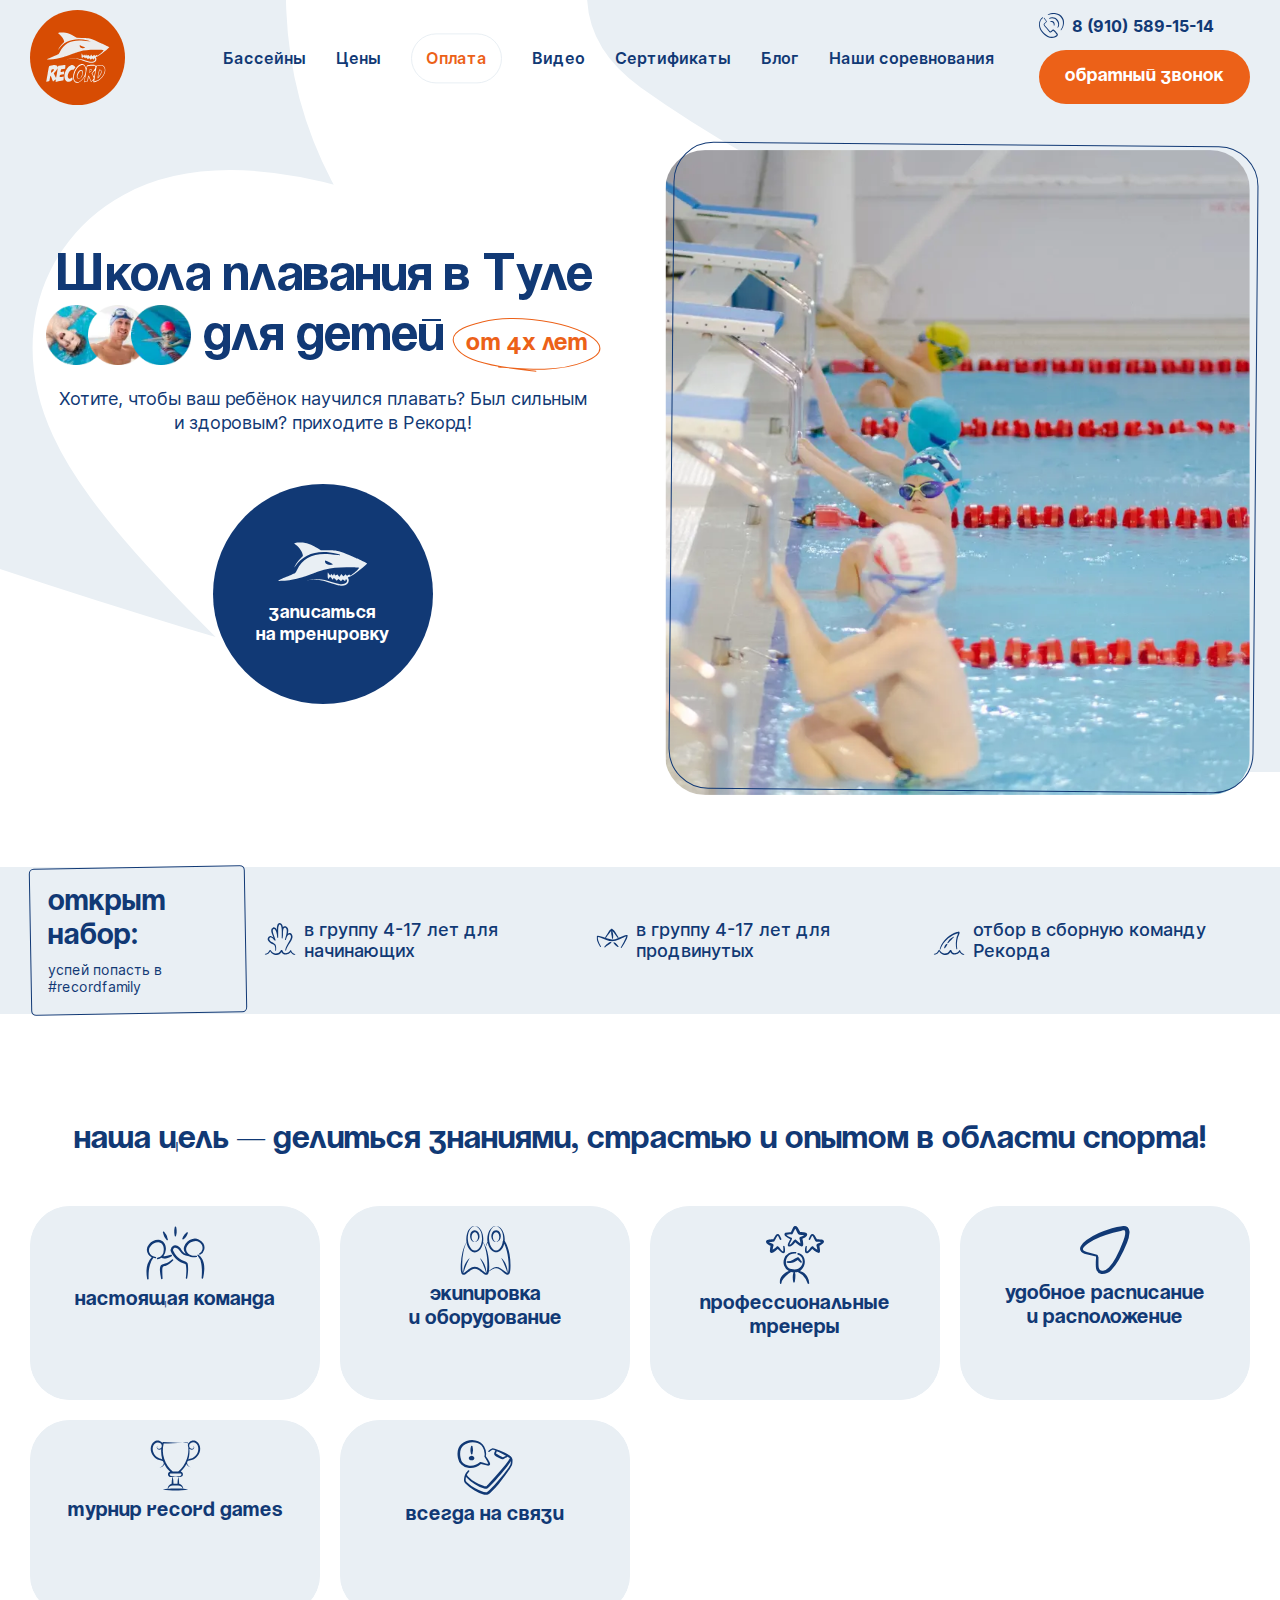
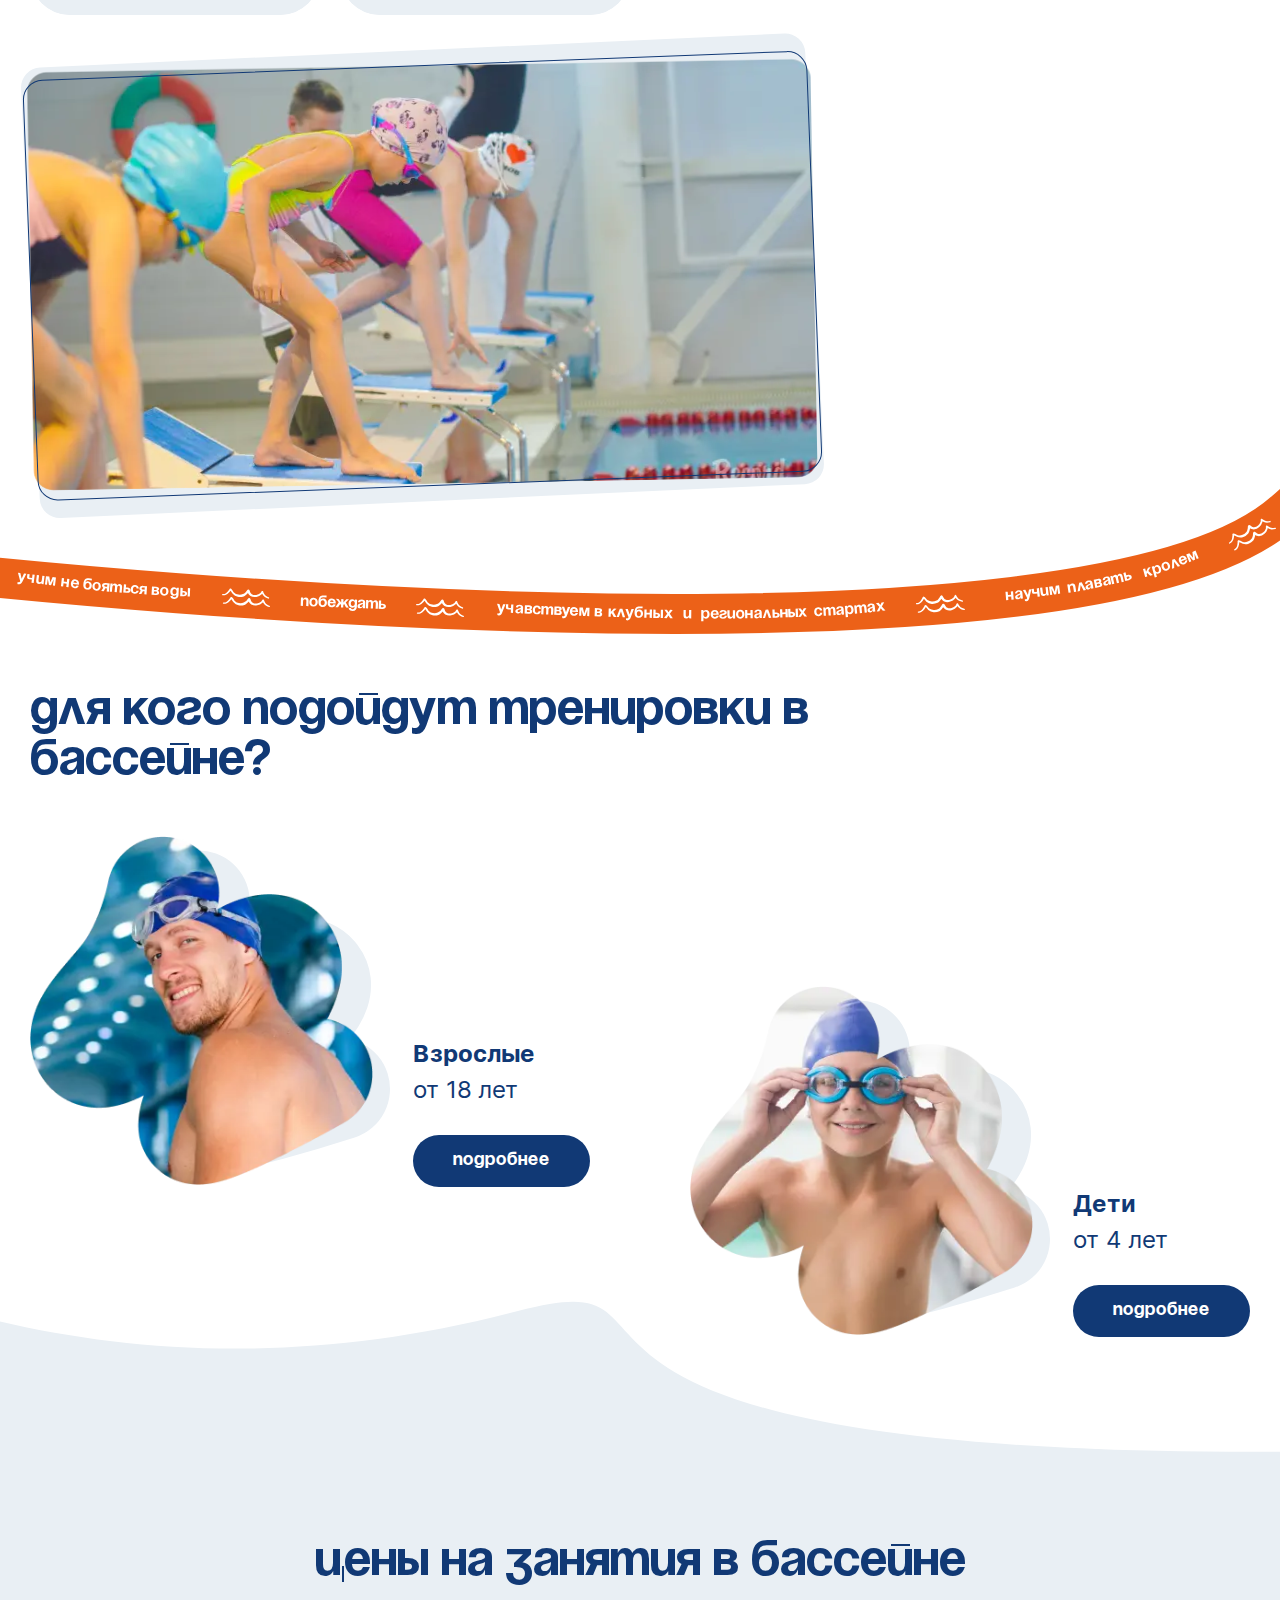
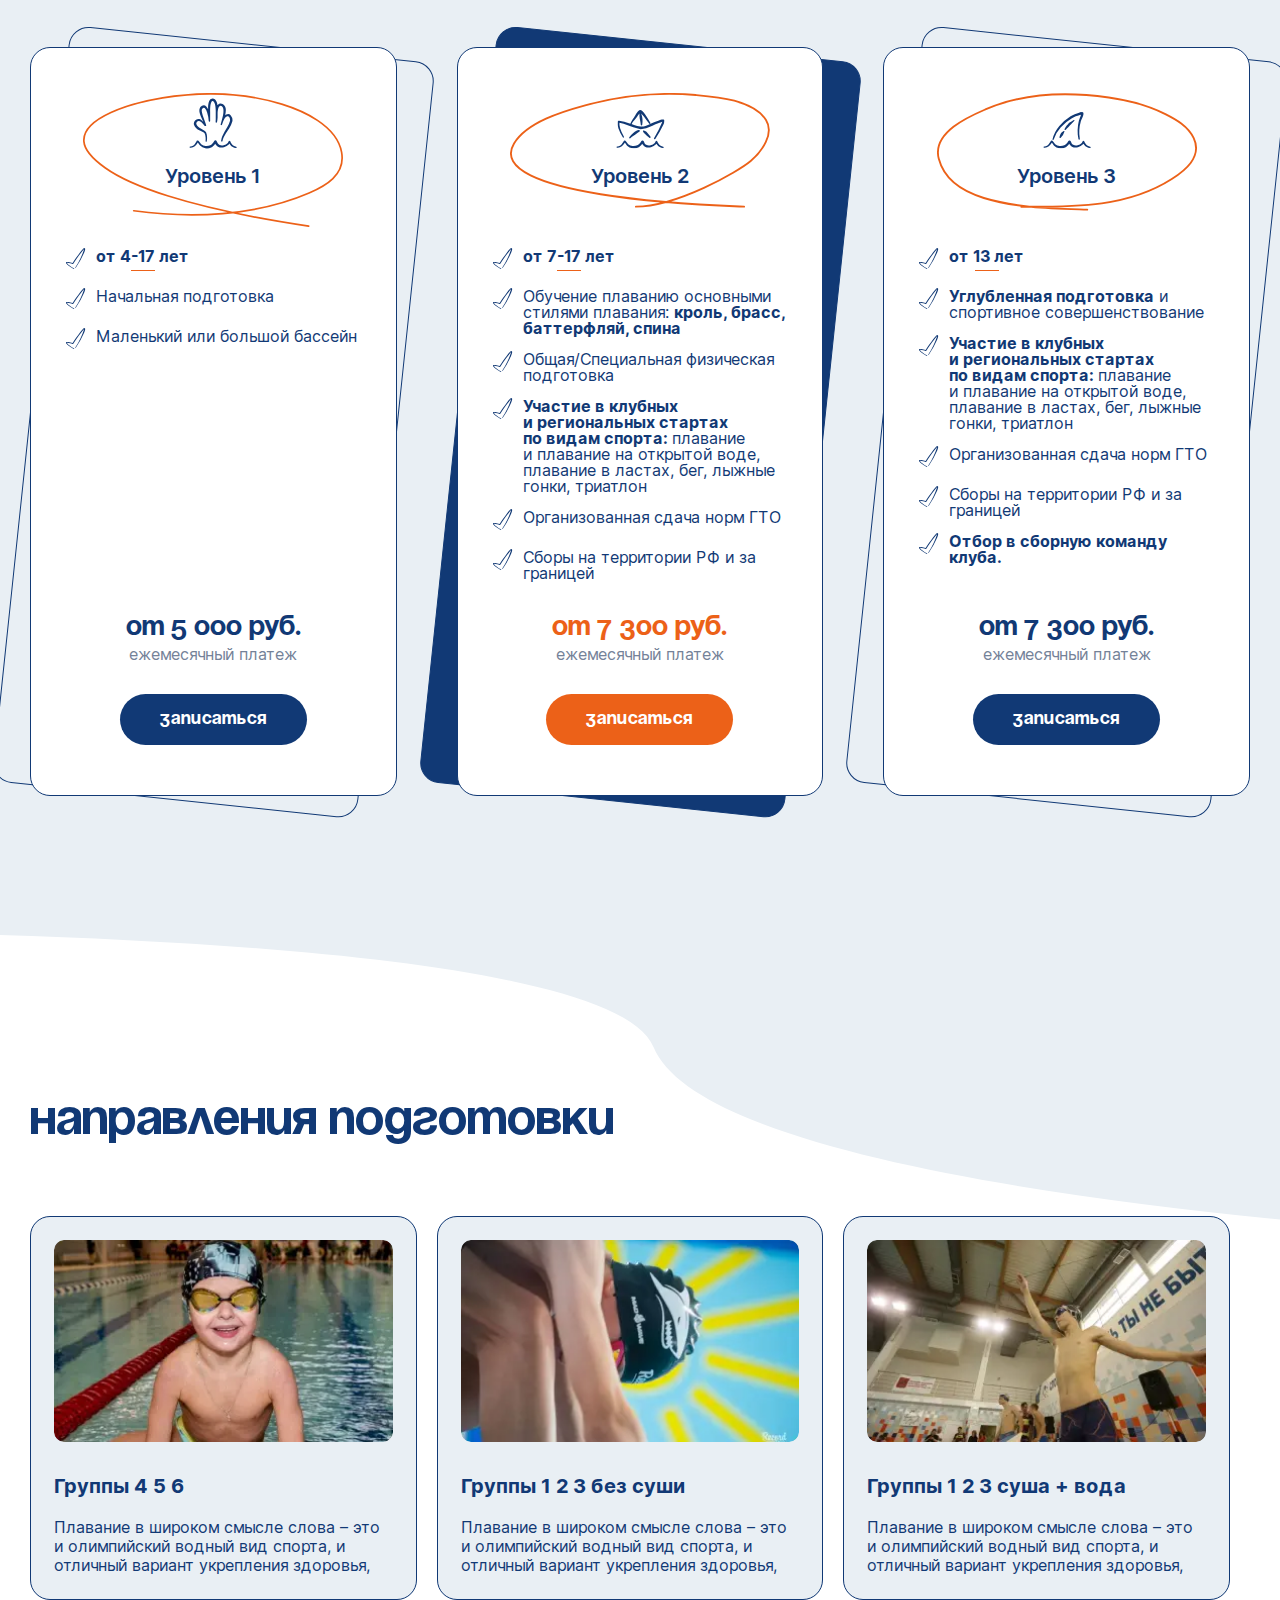
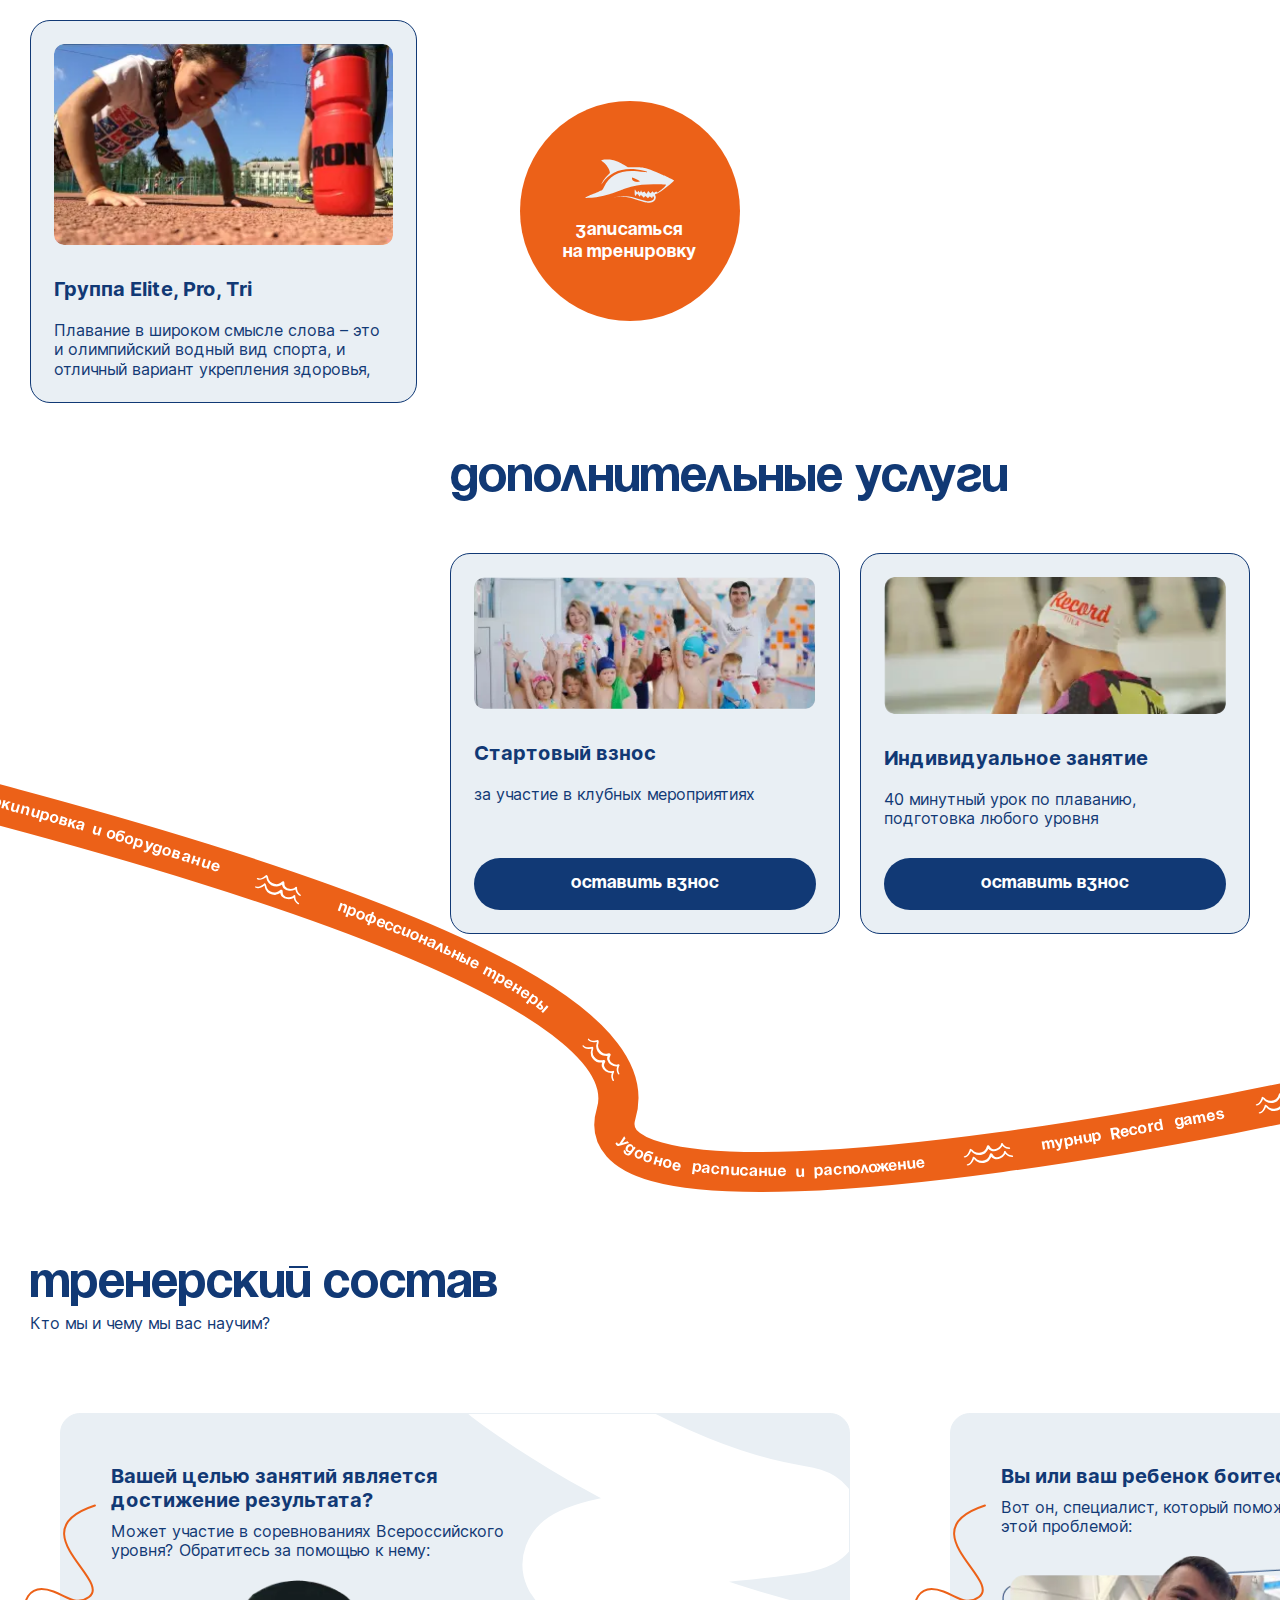
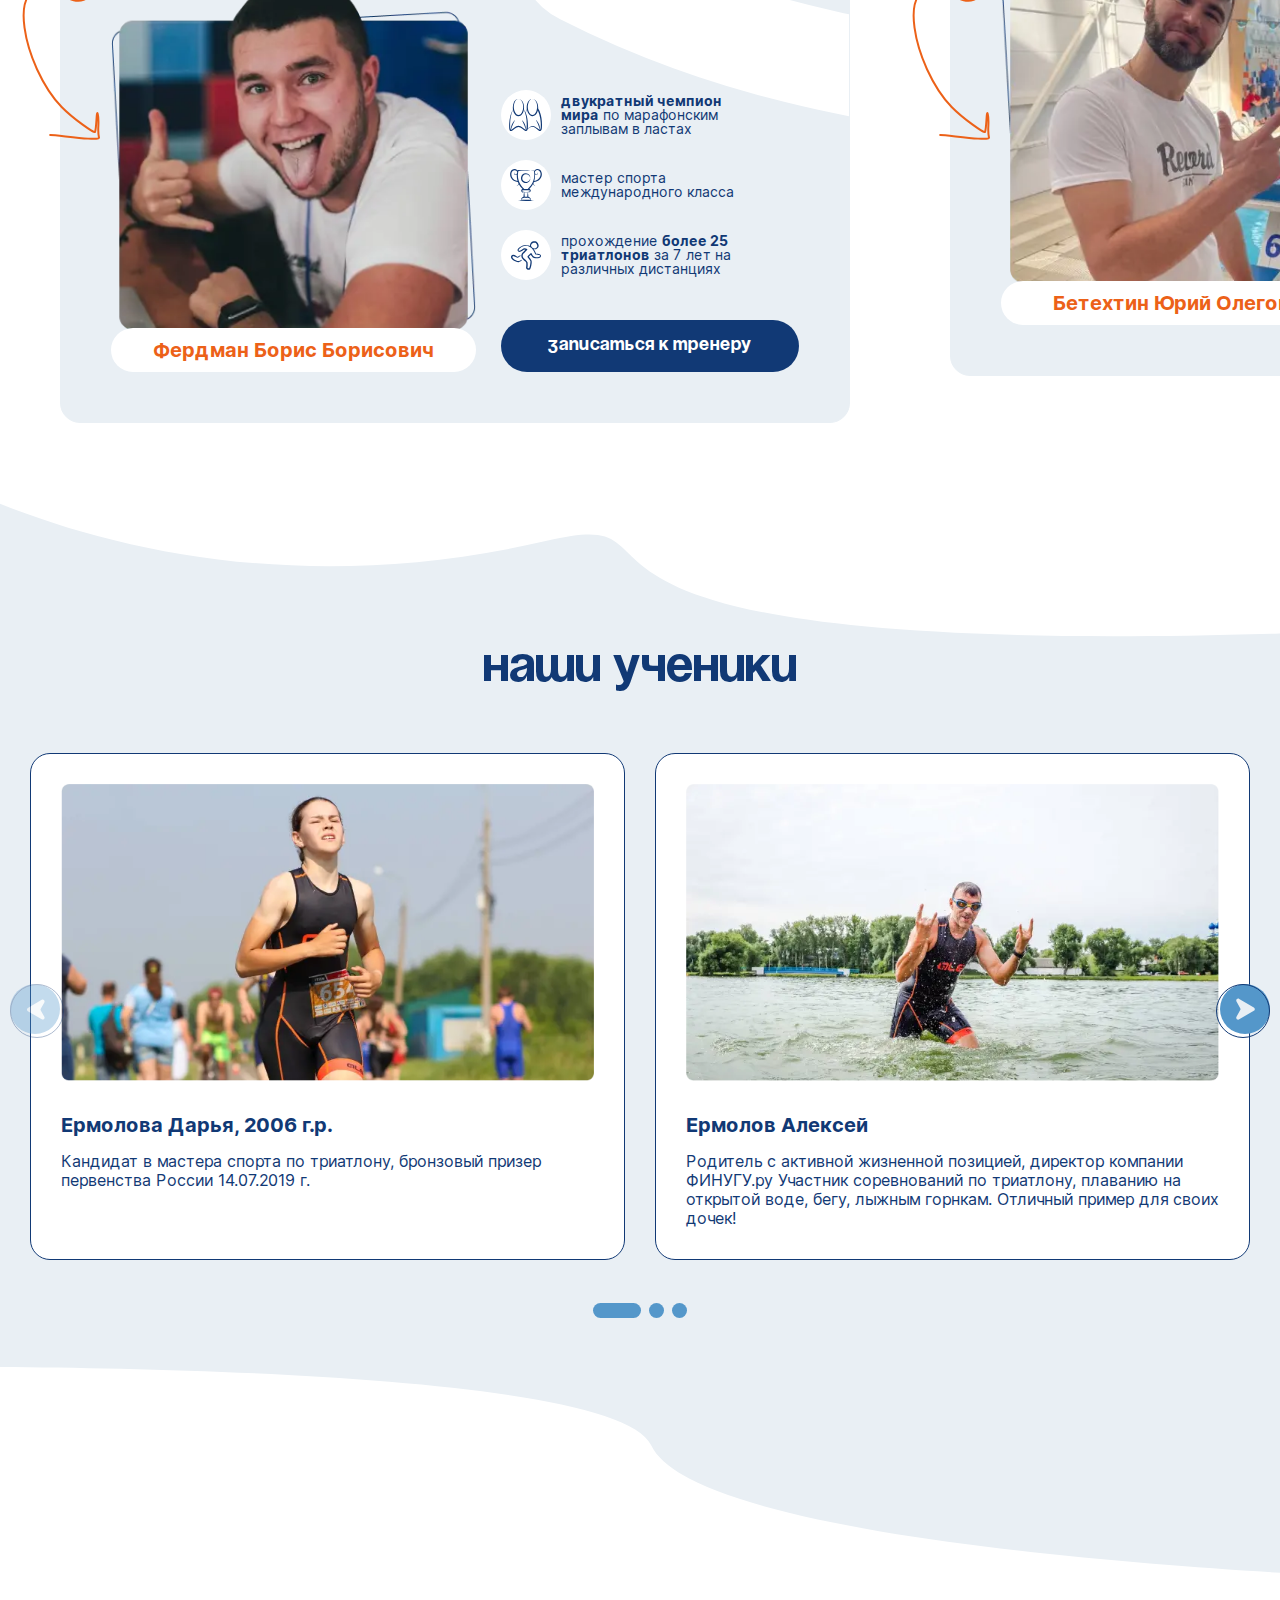
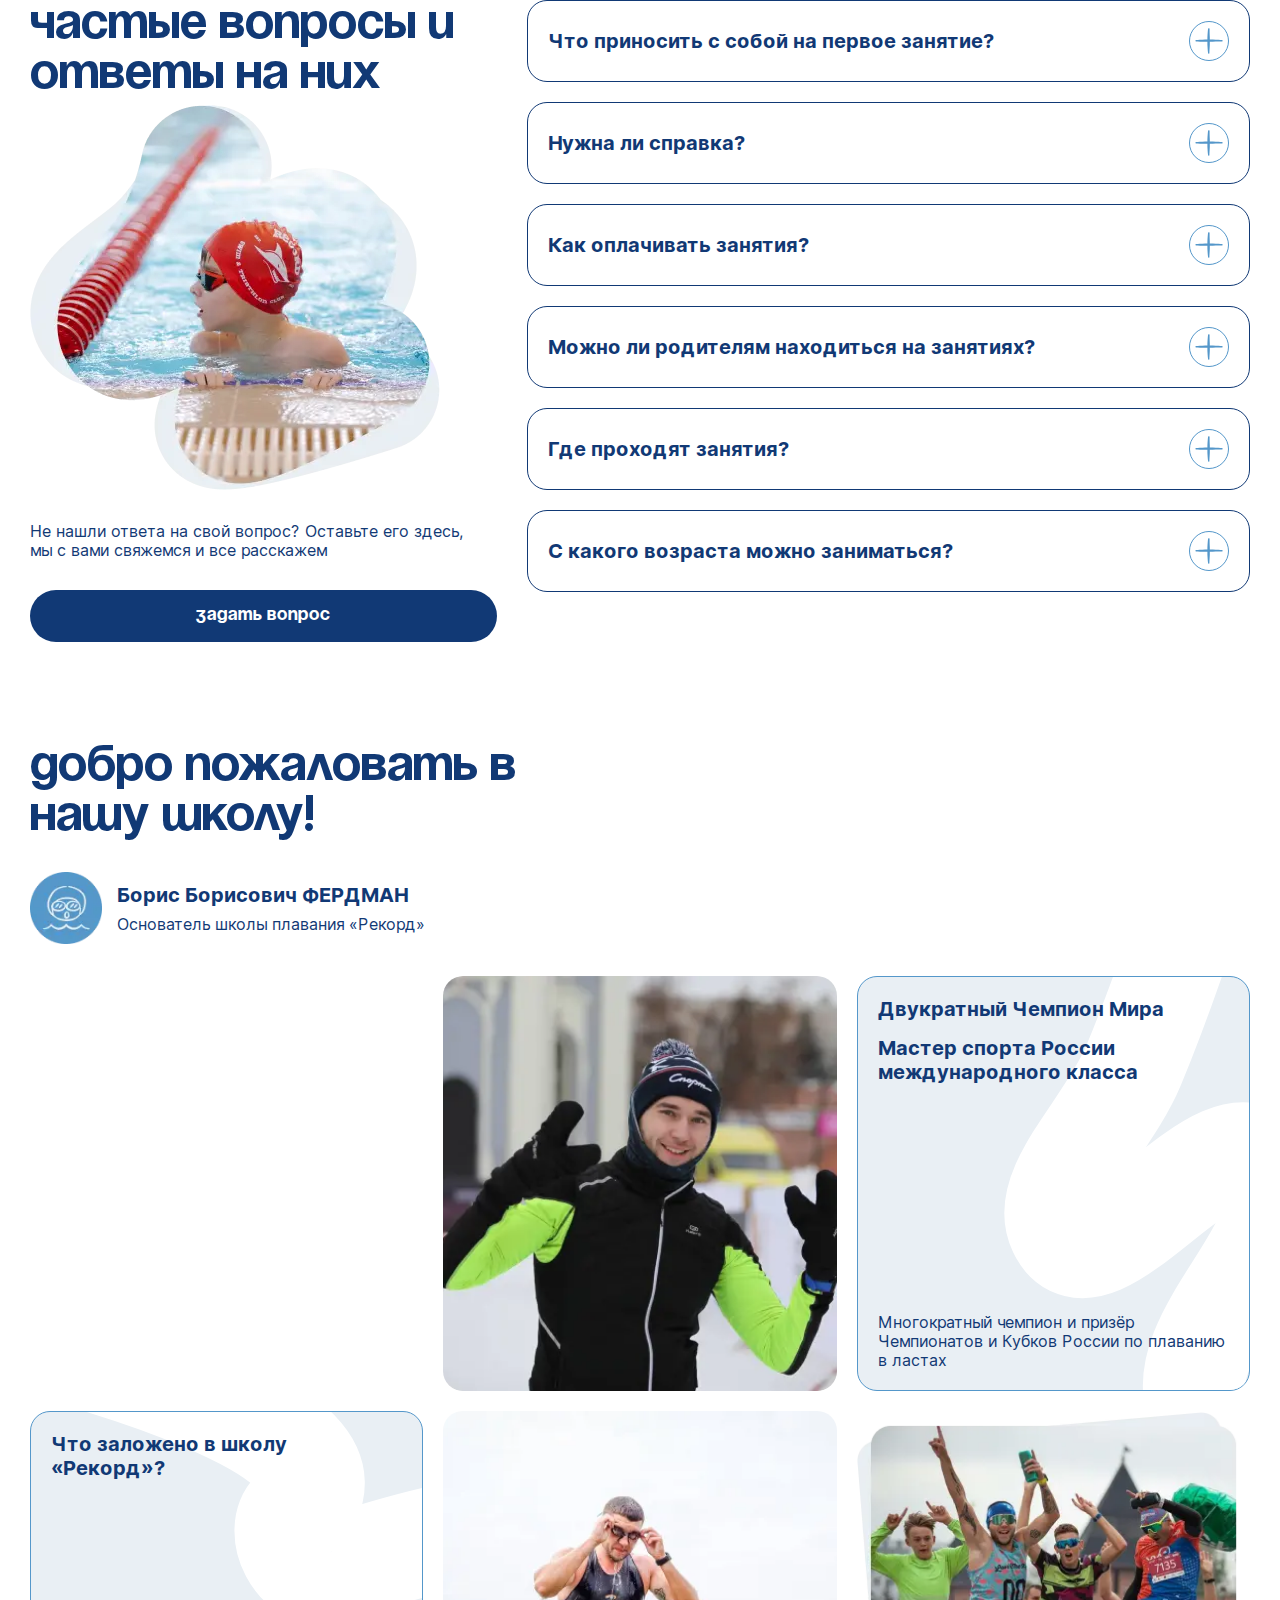
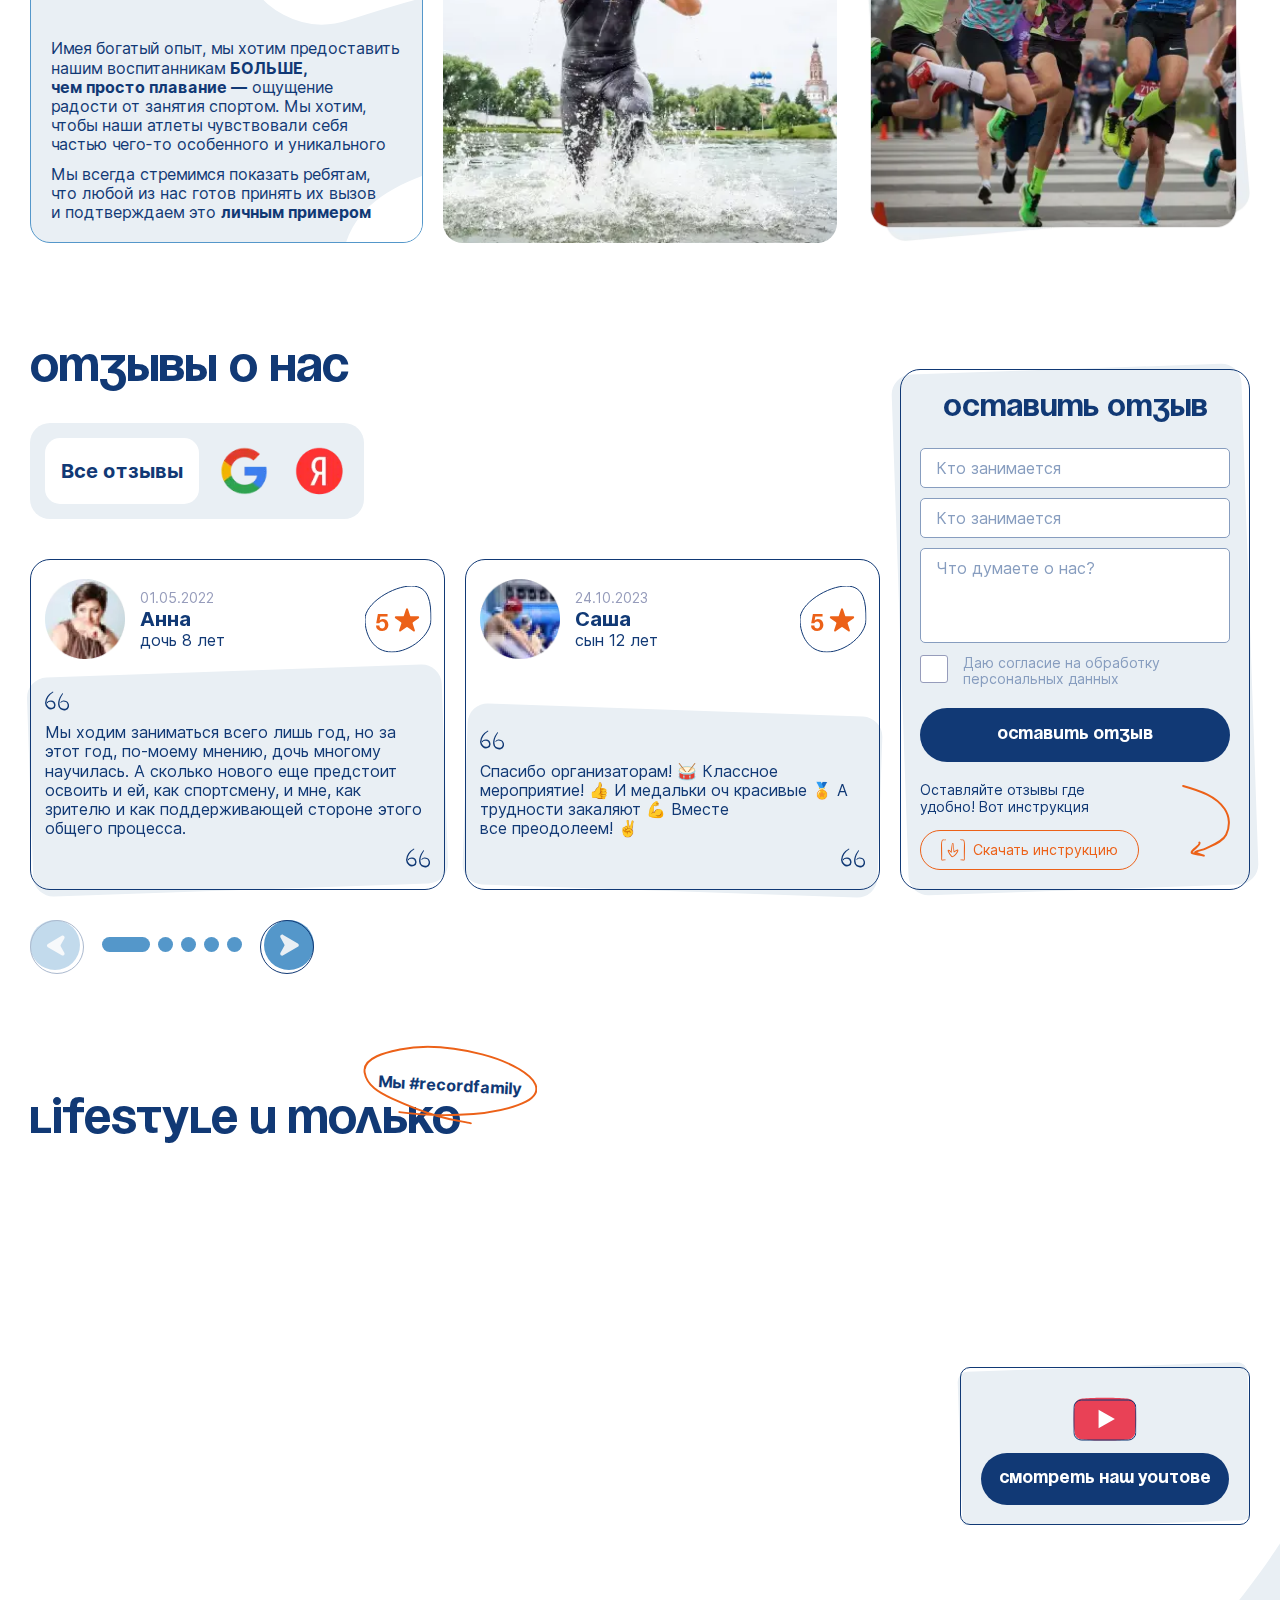
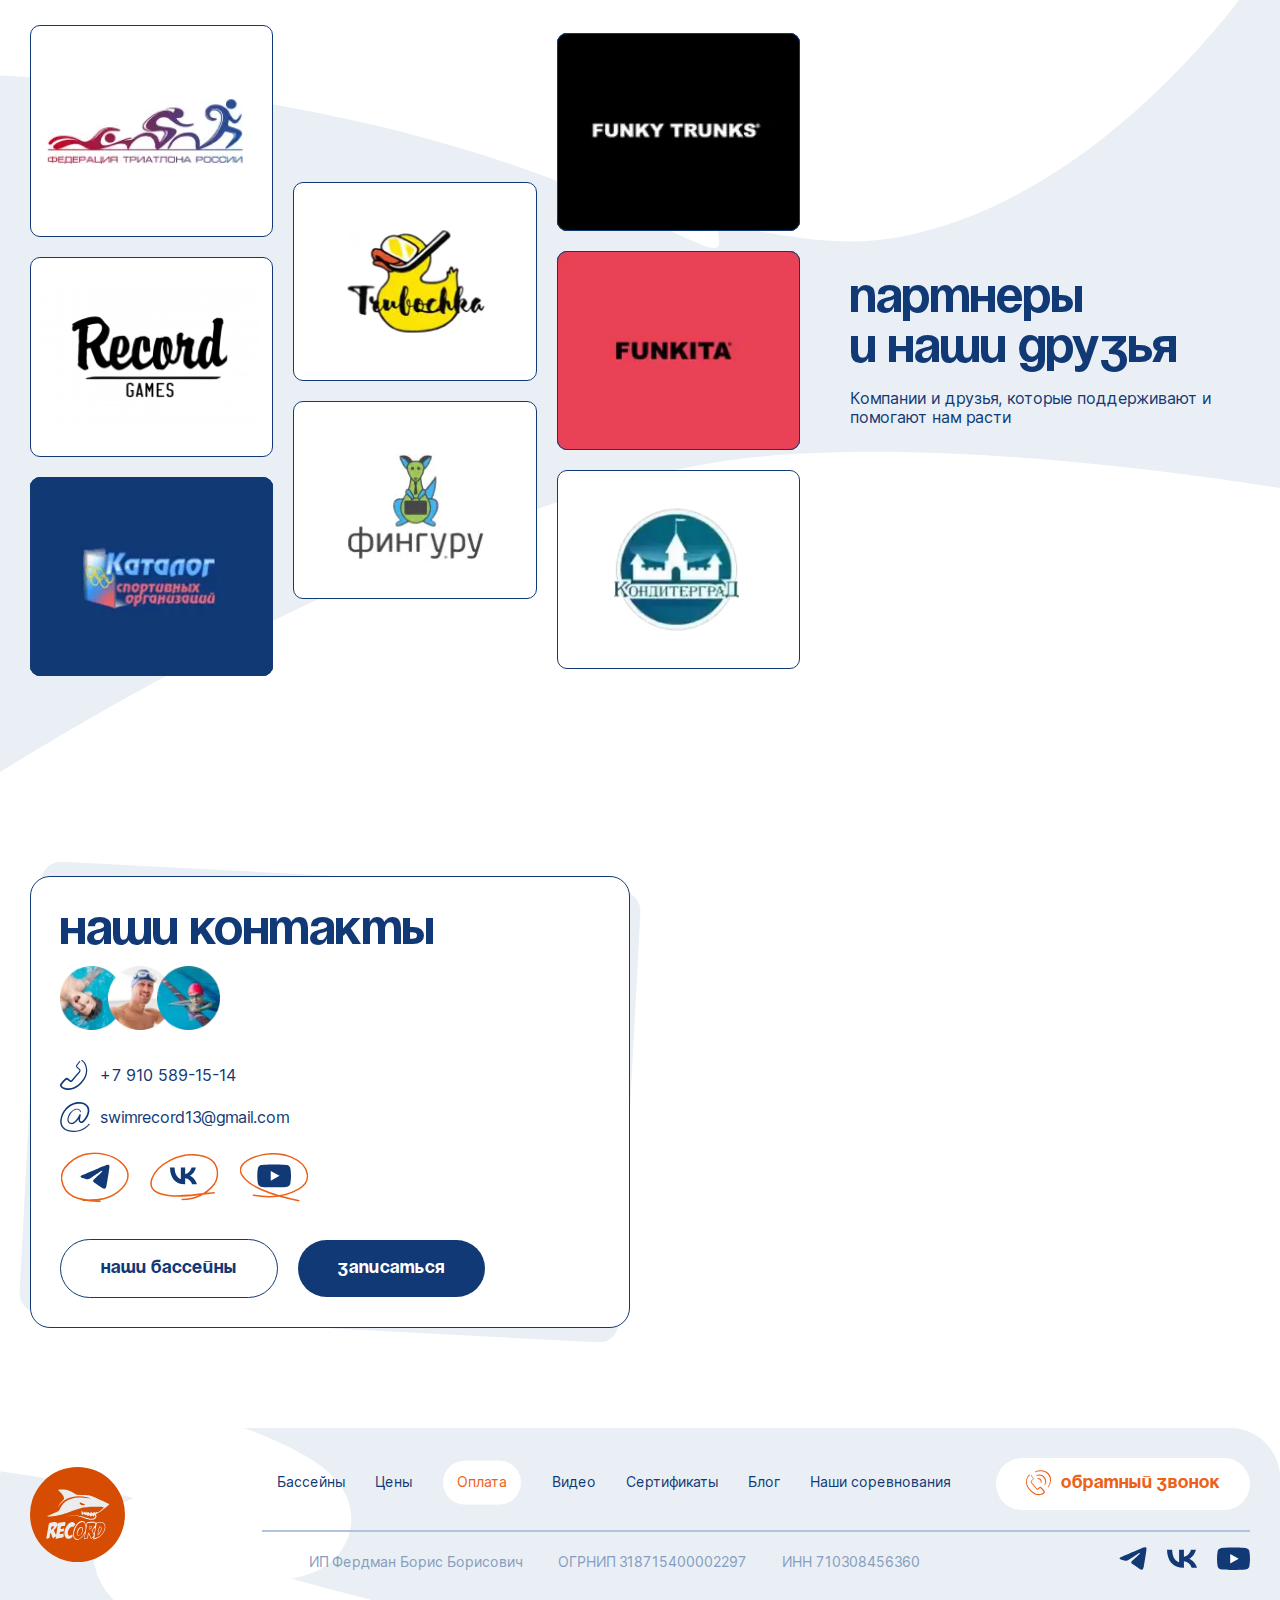
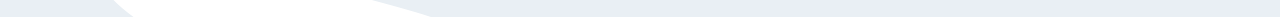
==== commit 9ed8c451: "comment5" ====
--- a/index.html
+++ b/index.html
@@ -14,159 +14,325 @@
 
 <body>
 	<div class="wrapper">
-		<header class="header">
-    <div class="container">
-        <div class="header__inner">
-            <div class="header__left">
-                <a class="header__logo" href="">
-                    <img src="img/logo.svg" alt="">
-                </a>
-            </div>
-            <div class="header__right">
-                <ul class="header__menu">
-                    <li class="line"><a href="">Бассейны</a></li>
-                    <li><a href="">Цены</a></li>
-                    <li class="active"><a href="">Оплата</a></li>
-                    <li><a href="">Видео</a></li>
-                    <li><a href="">Сертификаты</a></li>
-                    <li><a href="">Блог</a></li>
-                    <li><a href="">Наши соревнования</a></li>
-                </ul>
-                <div class="header__group">
-                    <a class="header__phone" href="tel:8(910)5891514">
-                        <i>
-                            <svg width="25" height="25" viewBox="0 0 25 25" fill="none"
+		<header class="header-wrap">
+    <div class="header">
+        <div class="container">
+            <div class="header__inner">
+                <div class="header__left">
+                    <a class="header__logo" href="">
+                        <img src="img/logo.svg" alt="">
+                    </a>
+                </div>
+                <div class="header__right">
+                    <ul class="header__menu">
+                        <li class="line"><a href="">Бассейны</a></li>
+                        <li><a href="">Цены</a></li>
+                        <li class="active"><a href="">Оплата</a></li>
+                        <li><a href="">Видео</a></li>
+                        <li><a href="">Сертификаты</a></li>
+                        <li><a href="">Блог</a></li>
+                        <li><a href="">Наши соревнования</a></li>
+                    </ul>
+                    <div class="header__group">
+                        <a class="header__phone" href="tel:8(910)5891514">
+                            <i>
+                                <svg width="25" height="25" viewBox="0 0 25 25" fill="none"
+                                    xmlns="http://www.w3.org/2000/svg">
+                                    <path fill-rule="evenodd" clip-rule="evenodd"
+                                        d="M18.5417 20.6442C18.3646 20.3942 18.125 20.1546 17.9479 19.9359C17.5625 19.4463 17.1667 18.9567 16.75 18.4984C16.4637 18.1809 16.1613 17.8784 15.8438 17.5921C15.6011 17.3458 15.3361 17.1227 15.0521 16.9255C14.7992 16.7491 14.5049 16.6415 14.1979 16.613C13.9522 16.6084 13.7103 16.6734 13.5 16.8005C13.0104 17.0817 12.3438 17.7484 11.7292 18.1651C11.6052 18.2516 11.4725 18.3249 11.3333 18.3838C11.2604 18.3838 11.1771 18.4567 11.125 18.3838L7.78125 14.4984C7.33333 14.0088 6.73958 13.4567 6.17708 12.7901C5.85862 12.434 5.61112 12.0203 5.44792 11.5713C5.39583 11.4046 5.53125 11.2276 5.6875 11.0296C6.11458 10.488 6.86458 9.92547 7.29167 9.37338C7.54308 9.12903 7.72006 8.81841 7.80208 8.47755C7.82752 8.29715 7.79078 8.11346 7.69792 7.95672C7.57292 7.74838 7.35417 7.55047 7.25 7.40463L5.42708 5.02963C5.40424 4.98888 5.37282 4.95357 5.335 4.92614C5.29717 4.8987 5.25385 4.87981 5.20801 4.87075C5.16218 4.86169 5.11492 4.86269 5.06951 4.87367C5.0241 4.88465 4.98161 4.90536 4.94497 4.93436C4.90834 4.96336 4.87844 4.99996 4.85733 5.04165C4.83622 5.08333 4.82441 5.12909 4.82271 5.17578C4.82101 5.22248 4.82946 5.26898 4.84748 5.31209C4.8655 5.35519 4.89266 5.39388 4.92708 5.42547L6.71875 7.8213L7.13542 8.37338C6.98982 8.71631 6.7518 9.01203 6.44792 9.22755C5.91101 9.67043 5.40948 10.1545 4.94792 10.6755C4.81463 10.8292 4.7189 11.0118 4.66828 11.2088C4.61766 11.4059 4.61354 11.612 4.65625 11.8109C4.83906 12.3634 5.12541 12.876 5.5 13.3213C6.01042 13.988 6.64583 14.6026 7.09375 15.113L10.3125 19.0713C10.4641 19.2605 10.6719 19.3967 10.9059 19.4604C11.1399 19.524 11.388 19.5118 11.6146 19.4255C12.271 19.1361 12.8761 18.7421 13.4063 18.2588C13.6042 18.1026 13.8021 17.9463 13.9688 17.8421C14.1354 17.738 14.1458 17.8421 14.1458 17.7692C14.2828 17.8016 14.4086 17.8699 14.5104 17.9671C14.7083 18.113 14.8854 18.3005 15.0521 18.4463C15.2188 18.5921 15.6042 18.9984 15.8646 19.2901C16.125 19.5817 16.6354 20.2067 17 20.6755C17.1458 20.8526 17.3333 21.0401 17.4896 21.2484C17.5519 21.3267 17.6012 21.4147 17.6354 21.5088C17.7813 21.9567 17.3854 22.3109 16.9792 22.6234C16.4751 22.9939 15.9114 23.2758 15.3125 23.4567C13.2349 24.0466 11.0138 23.8615 9.0625 22.9359C7.08001 21.9505 5.32954 20.5551 3.92708 18.8421C2.11231 16.892 1.03955 14.3668 0.895833 11.7067C0.78125 8.42547 2.29167 5.73797 3.9375 4.93588C4.02206 4.89329 4.08674 4.81947 4.11785 4.73004C4.14895 4.64061 4.14405 4.54259 4.10417 4.45672C4.08509 4.41299 4.05738 4.37356 4.02269 4.3408C3.98801 4.30805 3.94706 4.28264 3.90231 4.2661C3.85756 4.24956 3.80993 4.24224 3.76227 4.24456C3.71462 4.24689 3.66793 4.25882 3.625 4.27963C1.78125 5.14422 0 8.0713 0 11.7276C0.101982 14.6096 1.20729 17.3655 3.125 19.5192C4.59228 21.3689 6.43943 22.8821 8.54167 23.9567C10.743 25.037 13.2665 25.2634 15.625 24.5921C16.5412 24.3313 17.3856 23.8646 18.0938 23.2276C18.3968 22.9834 18.6229 22.6569 18.7448 22.2873C18.8668 21.9177 18.8794 21.5208 18.7813 21.1442C18.725 20.9672 18.6444 20.799 18.5417 20.6442Z"
+                                        fill="#113975" />
+                                    <path fill-rule="evenodd" clip-rule="evenodd"
+                                        d="M15.0112 12.6447C15.1052 12.6666 15.2039 12.6504 15.2859 12.5996C15.3679 12.5488 15.4265 12.4677 15.4487 12.3738C15.7362 11.5868 15.7362 10.7234 15.4487 9.93634C15.3212 9.58844 15.1305 9.26708 14.8862 8.98842C14.635 8.71146 14.3302 8.48823 13.9904 8.33217C13.2408 7.95042 12.3769 7.85773 11.5633 8.07176C11.5223 8.07654 11.4826 8.08937 11.4465 8.1095C11.4104 8.12962 11.3787 8.15666 11.353 8.18906C11.3274 8.22147 11.3084 8.2586 11.2971 8.29835C11.2858 8.3381 11.2825 8.37968 11.2873 8.42071C11.2921 8.46175 11.3049 8.50145 11.325 8.53753C11.3451 8.57361 11.3722 8.60537 11.4046 8.63101C11.437 8.65664 11.4741 8.67564 11.5139 8.68692C11.5536 8.6982 11.5952 8.70154 11.6362 8.69676C12.2717 8.71098 12.8855 8.93021 13.3862 9.32176C13.5905 9.46857 13.779 9.63613 13.9487 9.82176C14.2586 10.1384 14.4919 10.5217 14.6309 10.9424C14.77 11.363 14.811 11.8099 14.7508 12.2488C14.7377 12.3353 14.757 12.4236 14.8051 12.4967C14.8532 12.5698 14.9266 12.6225 15.0112 12.6447Z"
+                                        fill="#113975" />
+                                    <path fill-rule="evenodd" clip-rule="evenodd"
+                                        d="M18.7504 7.08253C18.0935 6.13391 17.2135 5.36125 16.1879 4.83253C15.2158 4.36566 14.1385 4.16098 13.0629 4.23878C12.0299 4.3009 11.0266 4.60797 10.1358 5.13461C10.0612 5.17329 10.0051 5.24001 9.97966 5.32011C9.95427 5.4002 9.96173 5.4871 10.0004 5.56169C10.0391 5.63629 10.1058 5.69246 10.1859 5.71786C10.266 5.74325 10.3529 5.73579 10.4275 5.69711C11.2548 5.2987 12.166 5.10574 13.0837 5.13461C13.976 5.15676 14.8477 5.40784 15.615 5.86378C16.4469 6.33492 17.1596 6.99062 17.6983 7.78045C18.1231 8.29698 18.477 8.86801 18.7504 9.47836C19.085 10.2177 19.2369 11.0266 19.1934 11.837C19.1499 12.6473 18.9122 13.4354 18.5004 14.1346C18.473 14.1733 18.4536 14.2172 18.4435 14.2636C18.4334 14.3099 18.4327 14.3578 18.4414 14.4045C18.4501 14.4511 18.4682 14.4955 18.4944 14.535C18.5207 14.5746 18.5546 14.6084 18.5942 14.6346C18.672 14.6883 18.7677 14.7096 18.861 14.6941C18.9543 14.6785 19.0379 14.6273 19.0942 14.5513C19.6421 13.7692 19.992 12.8658 20.1135 11.9186C20.2351 10.9714 20.1248 10.0089 19.7921 9.11378C19.5479 8.38863 19.1968 7.704 18.7504 7.08253Z"
+                                        fill="#113975" />
+                                    <path fill-rule="evenodd" clip-rule="evenodd"
+                                        d="M24.8641 7.7699C24.7703 7.19074 24.6095 6.62444 24.3849 6.0824C24.1636 5.54915 23.8952 5.0367 23.5828 4.55115C22.8287 3.38071 21.8389 2.38028 20.6766 1.61365C19.5102 0.86453 18.2016 0.364493 16.8328 0.1449C14.142 -0.245012 11.3965 0.213779 8.97868 1.4574C8.90158 1.49359 8.84189 1.55878 8.81263 1.63877C8.78336 1.71876 8.78689 1.80708 8.82243 1.88448C8.8393 1.92229 8.86352 1.95638 8.89367 1.98475C8.92383 2.01312 8.95932 2.03521 8.99809 2.04975C9.03685 2.06429 9.07813 2.07098 9.1195 2.06943C9.16087 2.06788 9.20153 2.05813 9.2391 2.04073C11.5664 0.993608 14.1606 0.691625 16.6662 1.17615C17.8732 1.43377 19.0191 1.92186 20.0412 2.61365C21.0475 3.30308 21.9078 4.18454 22.5724 5.2074C22.8561 5.62471 23.1003 6.06761 23.3016 6.53032C23.5042 6.98496 23.6578 7.45985 23.7599 7.94699C23.9612 9.03596 23.9998 10.1488 23.8745 11.2491C23.763 12.3561 23.4783 13.4387 23.0308 14.4574L21.7287 16.6657C21.684 16.7502 21.6742 16.8488 21.7015 16.9403C21.7288 17.0319 21.7909 17.1091 21.8745 17.1553C21.959 17.2 22.0576 17.2098 22.1491 17.1825C22.2407 17.1552 22.3179 17.0931 22.3641 17.0095L23.7703 14.8116C24.2981 13.7284 24.6497 12.568 24.812 11.3741C25.005 10.1816 25.0226 8.9674 24.8641 7.7699Z"
+                                        fill="#113975" />
+                                </svg>
+                            </i>
+                            <span>8 (910) 589-15-14</span>
+                        </a>
+                        <button class="header__btn btn btn-orange">
+                            <i class="btn-mob__icon">
+                                <svg width="25" height="25" viewBox="0 0 25 25" fill="none"
+                                    xmlns="http://www.w3.org/2000/svg">
+                                    <path fill-rule="evenodd" clip-rule="evenodd"
+                                        d="M18.5417 20.6462C18.3646 20.3962 18.125 20.1566 17.9479 19.9378C17.5625 19.4483 17.1667 18.9587 16.75 18.5003C16.4637 18.1828 16.1613 17.8803 15.8438 17.5941C15.6011 17.3478 15.3361 17.1246 15.0521 16.9274C14.7992 16.7511 14.5049 16.6434 14.1979 16.6149C13.9522 16.6103 13.7103 16.6753 13.5 16.8024C13.0104 17.0837 12.3438 17.7503 11.7292 18.167C11.6052 18.2535 11.4725 18.3268 11.3333 18.3858C11.2604 18.3858 11.1771 18.4587 11.125 18.3858L7.78125 14.5003C7.33333 14.0108 6.73958 13.4587 6.17708 12.792C5.85862 12.4359 5.61112 12.0222 5.44792 11.5733C5.39583 11.4066 5.53125 11.2295 5.6875 11.0316C6.11458 10.4899 6.86458 9.92742 7.29167 9.37534C7.54308 9.13099 7.72006 8.82037 7.80208 8.4795C7.82752 8.2991 7.79078 8.11541 7.69792 7.95867C7.57292 7.75034 7.35417 7.55242 7.25 7.40659L5.42708 5.03159C5.40424 4.99083 5.37282 4.95552 5.335 4.92809C5.29717 4.90066 5.25385 4.88176 5.20801 4.8727C5.16218 4.86364 5.11492 4.86464 5.06951 4.87562C5.0241 4.8866 4.98161 4.90731 4.94497 4.93631C4.90834 4.96531 4.87844 5.00192 4.85733 5.0436C4.83622 5.08528 4.82441 5.13105 4.82271 5.17774C4.82101 5.22443 4.82946 5.27093 4.84748 5.31404C4.8655 5.35715 4.89266 5.39583 4.92708 5.42742L6.71875 7.82325L7.13542 8.37534C6.98982 8.71826 6.7518 9.01398 6.44792 9.2295C5.91101 9.67238 5.40948 10.1565 4.94792 10.6774C4.81463 10.8311 4.7189 11.0137 4.66828 11.2108C4.61766 11.4078 4.61354 11.6139 4.65625 11.8128C4.83906 12.3653 5.12541 12.8779 5.5 13.3233C6.01042 13.9899 6.64583 14.6045 7.09375 15.1149L10.3125 19.0733C10.4641 19.2625 10.6719 19.3987 10.9059 19.4623C11.1399 19.526 11.388 19.5138 11.6146 19.4274C12.271 19.1381 12.8761 18.7441 13.4063 18.2608C13.6042 18.1045 13.8021 17.9483 13.9688 17.8441C14.1354 17.7399 14.1458 17.8441 14.1458 17.7712C14.2828 17.8036 14.4086 17.8719 14.5104 17.9691C14.7083 18.1149 14.8854 18.3024 15.0521 18.4483C15.2188 18.5941 15.6042 19.0003 15.8646 19.292C16.125 19.5837 16.6354 20.2087 17 20.6774C17.1458 20.8545 17.3333 21.042 17.4896 21.2503C17.5519 21.3287 17.6012 21.4166 17.6354 21.5108C17.7813 21.9587 17.3854 22.3128 16.9792 22.6253C16.4751 22.9959 15.9114 23.2777 15.3125 23.4587C13.2349 24.0486 11.0138 23.8635 9.0625 22.9378C7.08001 21.9525 5.32954 20.5571 3.92708 18.8441C2.11231 16.8939 1.03955 14.3687 0.895833 11.7087C0.78125 8.42742 2.29167 5.73992 3.9375 4.93784C4.02206 4.89524 4.08674 4.82142 4.11785 4.732C4.14895 4.64257 4.14405 4.54455 4.10417 4.45867C4.08509 4.41494 4.05738 4.37551 4.02269 4.34276C3.98801 4.31 3.94706 4.28459 3.90231 4.26805C3.85756 4.25152 3.80993 4.24419 3.76227 4.24651C3.71462 4.24884 3.66793 4.26077 3.625 4.28159C1.78125 5.14617 0 8.07325 0 11.7295C0.101982 14.6115 1.20729 17.3674 3.125 19.5212C4.59228 21.3708 6.43943 22.8841 8.54167 23.9587C10.743 25.039 13.2665 25.2653 15.625 24.5941C16.5412 24.3333 17.3856 23.8666 18.0938 23.2295C18.3968 22.9853 18.6229 22.6588 18.7448 22.2893C18.8668 21.9197 18.8794 21.5228 18.7813 21.1462C18.725 20.9692 18.6444 20.8009 18.5417 20.6462Z"
+                                        fill="#EC6118" />
+                                    <path fill-rule="evenodd" clip-rule="evenodd"
+                                        d="M15.0112 12.6466C15.1052 12.6685 15.2039 12.6523 15.2859 12.6016C15.3679 12.5508 15.4265 12.4696 15.4487 12.3758C15.7362 11.5887 15.7362 10.7254 15.4487 9.93829C15.3212 9.59039 15.1305 9.26904 14.8862 8.99038C14.635 8.71342 14.3302 8.49018 13.9904 8.33413C13.2408 7.95237 12.3769 7.85968 11.5633 8.07371C11.5223 8.0785 11.4826 8.09132 11.4465 8.11145C11.4104 8.13158 11.3787 8.15861 11.353 8.19102C11.3274 8.22342 11.3084 8.26056 11.2971 8.3003C11.2858 8.34005 11.2825 8.38163 11.2873 8.42267C11.2921 8.46371 11.3049 8.5034 11.325 8.53948C11.3451 8.57556 11.3722 8.60733 11.4046 8.63296C11.437 8.65859 11.4741 8.67759 11.5139 8.68887C11.5536 8.70016 11.5952 8.7035 11.6362 8.69871C12.2717 8.71293 12.8855 8.93216 13.3862 9.32371C13.5905 9.47053 13.779 9.63808 13.9487 9.82371C14.2586 10.1404 14.4919 10.5237 14.6309 10.9443C14.77 11.365 14.811 11.8119 14.7508 12.2508C14.7377 12.3373 14.757 12.4256 14.8051 12.4987C14.8532 12.5718 14.9266 12.6245 15.0112 12.6466Z"
+                                        fill="#EC6118" />
+                                    <path fill-rule="evenodd" clip-rule="evenodd"
+                                        d="M18.7504 7.08253C18.0935 6.13391 17.2135 5.36125 16.1879 4.83253C15.2158 4.36566 14.1385 4.16098 13.0629 4.23878C12.0299 4.3009 11.0266 4.60797 10.1358 5.13461C10.0612 5.17329 10.0051 5.24001 9.97966 5.32011C9.95427 5.4002 9.96173 5.4871 10.0004 5.56169C10.0391 5.63629 10.1058 5.69246 10.1859 5.71786C10.266 5.74325 10.3529 5.73579 10.4275 5.69711C11.2548 5.2987 12.166 5.10574 13.0837 5.13461C13.976 5.15676 14.8477 5.40784 15.615 5.86378C16.4469 6.33492 17.1596 6.99062 17.6983 7.78045C18.1231 8.29698 18.477 8.86801 18.7504 9.47836C19.085 10.2177 19.2369 11.0266 19.1934 11.837C19.1499 12.6473 18.9122 13.4354 18.5004 14.1346C18.473 14.1733 18.4536 14.2172 18.4435 14.2636C18.4334 14.3099 18.4327 14.3578 18.4414 14.4045C18.4501 14.4511 18.4682 14.4955 18.4944 14.535C18.5207 14.5746 18.5546 14.6084 18.5942 14.6346C18.672 14.6883 18.7677 14.7096 18.861 14.6941C18.9543 14.6785 19.0379 14.6273 19.0942 14.5513C19.6421 13.7692 19.992 12.8658 20.1135 11.9186C20.2351 10.9714 20.1248 10.0089 19.7921 9.11378C19.5479 8.38863 19.1968 7.704 18.7504 7.08253Z"
+                                        fill="#EC6118" />
+                                    <path fill-rule="evenodd" clip-rule="evenodd"
+                                        d="M24.8641 7.77185C24.7703 7.19269 24.6095 6.62639 24.3849 6.08435C24.1636 5.5511 23.8952 5.03866 23.5828 4.5531C22.8287 3.38266 21.8389 2.38223 20.6766 1.6156C19.5102 0.866483 18.2016 0.366446 16.8328 0.146854C14.142 -0.243058 11.3965 0.215732 8.97868 1.45935C8.90158 1.49554 8.84189 1.56073 8.81263 1.64073C8.78336 1.72072 8.78689 1.80903 8.82243 1.88644C8.8393 1.92425 8.86352 1.95833 8.89367 1.9867C8.92383 2.01507 8.95932 2.03717 8.99809 2.05171C9.03685 2.06624 9.07813 2.07293 9.1195 2.07138C9.16087 2.06984 9.20153 2.06008 9.2391 2.04269C11.5664 0.995561 14.1606 0.693578 16.6662 1.1781C17.8732 1.43572 19.0191 1.92381 20.0412 2.6156C21.0475 3.30503 21.9078 4.18649 22.5724 5.20935C22.8561 5.62666 23.1003 6.06956 23.3016 6.53227C23.5042 6.98691 23.6578 7.4618 23.7599 7.94894C23.9612 9.03791 23.9998 10.1507 23.8745 11.251C23.763 12.358 23.4783 13.4407 23.0308 14.4594L21.7287 16.6677C21.684 16.7521 21.6742 16.8507 21.7015 16.9423C21.7288 17.0338 21.7909 17.111 21.8745 17.1573C21.959 17.202 22.0576 17.2117 22.1491 17.1844C22.2407 17.1572 22.3179 17.095 22.3641 17.0114L23.7703 14.8135C24.2981 13.7303 24.6497 12.5699 24.812 11.376C25.005 10.1836 25.0226 8.96936 24.8641 7.77185Z"
+                                        fill="#EC6118" />
+                                </svg>
+                            </i>
+                            <span>обратный звонок</span>
+                            <i class="hover-bg">
+                                <img src="img/btn-orange__bg.svg" alt="">
+                            </i>
+                            <i class="hover-bg2">
+                                <img src="img/btn-orange__bg2.svg" alt="">
+                            </i>
+                        </button>
+                    </div>
+                    <div class="header__socials">
+                        <a class="header__social" href="">
+                            <svg width="28" height="23" viewBox="0 0 28 23" fill="none"
                                 xmlns="http://www.w3.org/2000/svg">
                                 <path fill-rule="evenodd" clip-rule="evenodd"
-                                    d="M18.5417 20.6442C18.3646 20.3942 18.125 20.1546 17.9479 19.9359C17.5625 19.4463 17.1667 18.9567 16.75 18.4984C16.4637 18.1809 16.1613 17.8784 15.8438 17.5921C15.6011 17.3458 15.3361 17.1227 15.0521 16.9255C14.7992 16.7491 14.5049 16.6415 14.1979 16.613C13.9522 16.6084 13.7103 16.6734 13.5 16.8005C13.0104 17.0817 12.3438 17.7484 11.7292 18.1651C11.6052 18.2516 11.4725 18.3249 11.3333 18.3838C11.2604 18.3838 11.1771 18.4567 11.125 18.3838L7.78125 14.4984C7.33333 14.0088 6.73958 13.4567 6.17708 12.7901C5.85862 12.434 5.61112 12.0203 5.44792 11.5713C5.39583 11.4046 5.53125 11.2276 5.6875 11.0296C6.11458 10.488 6.86458 9.92547 7.29167 9.37338C7.54308 9.12903 7.72006 8.81841 7.80208 8.47755C7.82752 8.29715 7.79078 8.11346 7.69792 7.95672C7.57292 7.74838 7.35417 7.55047 7.25 7.40463L5.42708 5.02963C5.40424 4.98888 5.37282 4.95357 5.335 4.92614C5.29717 4.8987 5.25385 4.87981 5.20801 4.87075C5.16218 4.86169 5.11492 4.86269 5.06951 4.87367C5.0241 4.88465 4.98161 4.90536 4.94497 4.93436C4.90834 4.96336 4.87844 4.99996 4.85733 5.04165C4.83622 5.08333 4.82441 5.12909 4.82271 5.17578C4.82101 5.22248 4.82946 5.26898 4.84748 5.31209C4.8655 5.35519 4.89266 5.39388 4.92708 5.42547L6.71875 7.8213L7.13542 8.37338C6.98982 8.71631 6.7518 9.01203 6.44792 9.22755C5.91101 9.67043 5.40948 10.1545 4.94792 10.6755C4.81463 10.8292 4.7189 11.0118 4.66828 11.2088C4.61766 11.4059 4.61354 11.612 4.65625 11.8109C4.83906 12.3634 5.12541 12.876 5.5 13.3213C6.01042 13.988 6.64583 14.6026 7.09375 15.113L10.3125 19.0713C10.4641 19.2605 10.6719 19.3967 10.9059 19.4604C11.1399 19.524 11.388 19.5118 11.6146 19.4255C12.271 19.1361 12.8761 18.7421 13.4063 18.2588C13.6042 18.1026 13.8021 17.9463 13.9688 17.8421C14.1354 17.738 14.1458 17.8421 14.1458 17.7692C14.2828 17.8016 14.4086 17.8699 14.5104 17.9671C14.7083 18.113 14.8854 18.3005 15.0521 18.4463C15.2188 18.5921 15.6042 18.9984 15.8646 19.2901C16.125 19.5817 16.6354 20.2067 17 20.6755C17.1458 20.8526 17.3333 21.0401 17.4896 21.2484C17.5519 21.3267 17.6012 21.4147 17.6354 21.5088C17.7813 21.9567 17.3854 22.3109 16.9792 22.6234C16.4751 22.9939 15.9114 23.2758 15.3125 23.4567C13.2349 24.0466 11.0138 23.8615 9.0625 22.9359C7.08001 21.9505 5.32954 20.5551 3.92708 18.8421C2.11231 16.892 1.03955 14.3668 0.895833 11.7067C0.78125 8.42547 2.29167 5.73797 3.9375 4.93588C4.02206 4.89329 4.08674 4.81947 4.11785 4.73004C4.14895 4.64061 4.14405 4.54259 4.10417 4.45672C4.08509 4.41299 4.05738 4.37356 4.02269 4.3408C3.98801 4.30805 3.94706 4.28264 3.90231 4.2661C3.85756 4.24956 3.80993 4.24224 3.76227 4.24456C3.71462 4.24689 3.66793 4.25882 3.625 4.27963C1.78125 5.14422 0 8.0713 0 11.7276C0.101982 14.6096 1.20729 17.3655 3.125 19.5192C4.59228 21.3689 6.43943 22.8821 8.54167 23.9567C10.743 25.037 13.2665 25.2634 15.625 24.5921C16.5412 24.3313 17.3856 23.8646 18.0938 23.2276C18.3968 22.9834 18.6229 22.6569 18.7448 22.2873C18.8668 21.9177 18.8794 21.5208 18.7813 21.1442C18.725 20.9672 18.6444 20.799 18.5417 20.6442Z"
-                                    fill="#113975" />
-                                <path fill-rule="evenodd" clip-rule="evenodd"
-                                    d="M15.0112 12.6447C15.1052 12.6666 15.2039 12.6504 15.2859 12.5996C15.3679 12.5488 15.4265 12.4677 15.4487 12.3738C15.7362 11.5868 15.7362 10.7234 15.4487 9.93634C15.3212 9.58844 15.1305 9.26708 14.8862 8.98842C14.635 8.71146 14.3302 8.48823 13.9904 8.33217C13.2408 7.95042 12.3769 7.85773 11.5633 8.07176C11.5223 8.07654 11.4826 8.08937 11.4465 8.1095C11.4104 8.12962 11.3787 8.15666 11.353 8.18906C11.3274 8.22147 11.3084 8.2586 11.2971 8.29835C11.2858 8.3381 11.2825 8.37968 11.2873 8.42071C11.2921 8.46175 11.3049 8.50145 11.325 8.53753C11.3451 8.57361 11.3722 8.60537 11.4046 8.63101C11.437 8.65664 11.4741 8.67564 11.5139 8.68692C11.5536 8.6982 11.5952 8.70154 11.6362 8.69676C12.2717 8.71098 12.8855 8.93021 13.3862 9.32176C13.5905 9.46857 13.779 9.63613 13.9487 9.82176C14.2586 10.1384 14.4919 10.5217 14.6309 10.9424C14.77 11.363 14.811 11.8099 14.7508 12.2488C14.7377 12.3353 14.757 12.4236 14.8051 12.4967C14.8532 12.5698 14.9266 12.6225 15.0112 12.6447Z"
-                                    fill="#113975" />
-                                <path fill-rule="evenodd" clip-rule="evenodd"
-                                    d="M18.7504 7.08253C18.0935 6.13391 17.2135 5.36125 16.1879 4.83253C15.2158 4.36566 14.1385 4.16098 13.0629 4.23878C12.0299 4.3009 11.0266 4.60797 10.1358 5.13461C10.0612 5.17329 10.0051 5.24001 9.97966 5.32011C9.95427 5.4002 9.96173 5.4871 10.0004 5.56169C10.0391 5.63629 10.1058 5.69246 10.1859 5.71786C10.266 5.74325 10.3529 5.73579 10.4275 5.69711C11.2548 5.2987 12.166 5.10574 13.0837 5.13461C13.976 5.15676 14.8477 5.40784 15.615 5.86378C16.4469 6.33492 17.1596 6.99062 17.6983 7.78045C18.1231 8.29698 18.477 8.86801 18.7504 9.47836C19.085 10.2177 19.2369 11.0266 19.1934 11.837C19.1499 12.6473 18.9122 13.4354 18.5004 14.1346C18.473 14.1733 18.4536 14.2172 18.4435 14.2636C18.4334 14.3099 18.4327 14.3578 18.4414 14.4045C18.4501 14.4511 18.4682 14.4955 18.4944 14.535C18.5207 14.5746 18.5546 14.6084 18.5942 14.6346C18.672 14.6883 18.7677 14.7096 18.861 14.6941C18.9543 14.6785 19.0379 14.6273 19.0942 14.5513C19.6421 13.7692 19.992 12.8658 20.1135 11.9186C20.2351 10.9714 20.1248 10.0089 19.7921 9.11378C19.5479 8.38863 19.1968 7.704 18.7504 7.08253Z"
-                                    fill="#113975" />
-                                <path fill-rule="evenodd" clip-rule="evenodd"
-                                    d="M24.8641 7.7699C24.7703 7.19074 24.6095 6.62444 24.3849 6.0824C24.1636 5.54915 23.8952 5.0367 23.5828 4.55115C22.8287 3.38071 21.8389 2.38028 20.6766 1.61365C19.5102 0.86453 18.2016 0.364493 16.8328 0.1449C14.142 -0.245012 11.3965 0.213779 8.97868 1.4574C8.90158 1.49359 8.84189 1.55878 8.81263 1.63877C8.78336 1.71876 8.78689 1.80708 8.82243 1.88448C8.8393 1.92229 8.86352 1.95638 8.89367 1.98475C8.92383 2.01312 8.95932 2.03521 8.99809 2.04975C9.03685 2.06429 9.07813 2.07098 9.1195 2.06943C9.16087 2.06788 9.20153 2.05813 9.2391 2.04073C11.5664 0.993608 14.1606 0.691625 16.6662 1.17615C17.8732 1.43377 19.0191 1.92186 20.0412 2.61365C21.0475 3.30308 21.9078 4.18454 22.5724 5.2074C22.8561 5.62471 23.1003 6.06761 23.3016 6.53032C23.5042 6.98496 23.6578 7.45985 23.7599 7.94699C23.9612 9.03596 23.9998 10.1488 23.8745 11.2491C23.763 12.3561 23.4783 13.4387 23.0308 14.4574L21.7287 16.6657C21.684 16.7502 21.6742 16.8488 21.7015 16.9403C21.7288 17.0319 21.7909 17.1091 21.8745 17.1553C21.959 17.2 22.0576 17.2098 22.1491 17.1825C22.2407 17.1552 22.3179 17.0931 22.3641 17.0095L23.7703 14.8116C24.2981 13.7284 24.6497 12.568 24.812 11.3741C25.005 10.1816 25.0226 8.9674 24.8641 7.7699Z"
+                                    d="M2.37654 9.6753C9.61161 6.5231 14.4361 4.44498 16.8501 3.44093C23.7424 0.574175 25.1746 0.0761894 26.108 0.0597456C26.3134 0.056129 26.7724 0.10701 27.0698 0.348292C27.3208 0.552026 27.3899 0.827242 27.423 1.0204C27.456 1.21357 27.4972 1.6536 27.4645 1.99742C27.091 5.92179 25.4749 15.4452 24.6527 19.8406C24.3048 21.7004 23.6197 22.324 22.9566 22.385C21.5153 22.5176 20.4209 21.4325 19.025 20.5175C16.8406 19.0856 15.6066 18.1943 13.4863 16.7971C11.036 15.1823 12.6244 14.2948 14.0209 12.8444C14.3863 12.4648 20.7365 6.68887 20.8594 6.1649C20.8748 6.09937 20.8891 5.8551 20.744 5.72612C20.5988 5.59713 20.3847 5.64124 20.2301 5.67632C20.011 5.72604 16.5215 8.03248 9.76156 12.5956C8.77108 13.2758 7.87392 13.6072 7.07011 13.5898C6.18396 13.5706 4.47937 13.0888 3.21219 12.6768C1.65794 12.1716 0.422645 11.9045 0.530211 11.0465C0.586238 10.5996 1.20168 10.1425 2.37654 9.6753Z"
                                     fill="#113975" />
                             </svg>
-                        </i>
-                        <span>8 (910) 589-15-14</span>
+                        </a>
+                        <a class="header__social" href="">
+                            <svg width="30" height="19" viewBox="0 0 30 19" fill="none"
+                                xmlns="http://www.w3.org/2000/svg">
+                                <path
+                                    d="M16.3397 18.5C6.08985 18.5 0.243598 11.7432 0 0.5H5.13429C5.30294 8.75225 9.08798 12.2477 12.0861 12.9685V0.5H16.9208V7.61712C19.8814 7.31081 22.9916 4.06757 24.0409 0.5H28.8755C28.0698 4.8964 24.6969 8.13964 22.2984 9.47297C24.6969 10.5541 28.5384 13.3829 30 18.5H24.6781C23.5351 15.0766 20.6872 12.4279 16.9208 12.0676V18.5H16.3397Z"
+                                    fill="#113975" />
+                            </svg>
+                        </a>
+                        <a class="header__social" href="">
+                            <svg width="33" height="23" viewBox="0 0 33 23" fill="none"
+                                xmlns="http://www.w3.org/2000/svg">
+                                <path d="M13.2 16.312V6.69047L21.78 11.5012L13.2 16.312Z" fill="white" />
+                                <path
+                                    d="M32.3038 3.78464C32.116 3.1069 31.7483 2.48897 31.2374 1.99268C30.7266 1.4964 30.0905 1.13916 29.3929 0.95674C26.8237 0.28125 16.5 0.28125 16.5 0.28125C16.5 0.28125 6.17627 0.28125 3.60712 0.95674C2.90949 1.13916 2.27342 1.4964 1.76256 1.99268C1.25171 2.48897 0.883986 3.1069 0.696206 3.78464C0.21649 6.33005 -0.0163041 8.91358 0.000886751 11.5012C-0.0163041 14.0889 0.21649 16.6724 0.696206 19.2179C0.883986 19.8956 1.25171 20.5135 1.76256 21.0098C2.27342 21.5061 2.90949 21.8633 3.60712 22.0458C6.17627 22.7212 16.5 22.7212 16.5 22.7212C16.5 22.7212 26.8237 22.7212 29.3929 22.0458C30.0905 21.8633 30.7266 21.5061 31.2374 21.0098C31.7483 20.5135 32.116 19.8956 32.3038 19.2179C32.7835 16.6724 33.0163 14.0889 32.9991 11.5012C33.0163 8.91358 32.7835 6.33005 32.3038 3.78464ZM13.2002 16.3098V6.69268L21.7679 11.5012L13.2002 16.3098Z"
+                                    fill="#113975" />
+                            </svg>
+                        </a>
+                    </div>
+                    <div class="header__img">
+                        <img src="img/menu-line.svg" alt="">
+                    </div>
+                </div>
+                <div class="header__mob">
+                    <div class="header__group">
+                        <a class="header__phone" href="tel:8(910)5891514">
+                            <i>
+                                <svg width="25" height="25" viewBox="0 0 25 25" fill="none"
+                                    xmlns="http://www.w3.org/2000/svg">
+                                    <path fill-rule="evenodd" clip-rule="evenodd"
+                                        d="M18.5417 20.6442C18.3646 20.3942 18.125 20.1546 17.9479 19.9359C17.5625 19.4463 17.1667 18.9567 16.75 18.4984C16.4637 18.1809 16.1613 17.8784 15.8438 17.5921C15.6011 17.3458 15.3361 17.1227 15.0521 16.9255C14.7992 16.7491 14.5049 16.6415 14.1979 16.613C13.9522 16.6084 13.7103 16.6734 13.5 16.8005C13.0104 17.0817 12.3438 17.7484 11.7292 18.1651C11.6052 18.2516 11.4725 18.3249 11.3333 18.3838C11.2604 18.3838 11.1771 18.4567 11.125 18.3838L7.78125 14.4984C7.33333 14.0088 6.73958 13.4567 6.17708 12.7901C5.85862 12.434 5.61112 12.0203 5.44792 11.5713C5.39583 11.4046 5.53125 11.2276 5.6875 11.0296C6.11458 10.488 6.86458 9.92547 7.29167 9.37338C7.54308 9.12903 7.72006 8.81841 7.80208 8.47755C7.82752 8.29715 7.79078 8.11346 7.69792 7.95672C7.57292 7.74838 7.35417 7.55047 7.25 7.40463L5.42708 5.02963C5.40424 4.98888 5.37282 4.95357 5.335 4.92614C5.29717 4.8987 5.25385 4.87981 5.20801 4.87075C5.16218 4.86169 5.11492 4.86269 5.06951 4.87367C5.0241 4.88465 4.98161 4.90536 4.94497 4.93436C4.90834 4.96336 4.87844 4.99996 4.85733 5.04165C4.83622 5.08333 4.82441 5.12909 4.82271 5.17578C4.82101 5.22248 4.82946 5.26898 4.84748 5.31209C4.8655 5.35519 4.89266 5.39388 4.92708 5.42547L6.71875 7.8213L7.13542 8.37338C6.98982 8.71631 6.7518 9.01203 6.44792 9.22755C5.91101 9.67043 5.40948 10.1545 4.94792 10.6755C4.81463 10.8292 4.7189 11.0118 4.66828 11.2088C4.61766 11.4059 4.61354 11.612 4.65625 11.8109C4.83906 12.3634 5.12541 12.876 5.5 13.3213C6.01042 13.988 6.64583 14.6026 7.09375 15.113L10.3125 19.0713C10.4641 19.2605 10.6719 19.3967 10.9059 19.4604C11.1399 19.524 11.388 19.5118 11.6146 19.4255C12.271 19.1361 12.8761 18.7421 13.4063 18.2588C13.6042 18.1026 13.8021 17.9463 13.9688 17.8421C14.1354 17.738 14.1458 17.8421 14.1458 17.7692C14.2828 17.8016 14.4086 17.8699 14.5104 17.9671C14.7083 18.113 14.8854 18.3005 15.0521 18.4463C15.2188 18.5921 15.6042 18.9984 15.8646 19.2901C16.125 19.5817 16.6354 20.2067 17 20.6755C17.1458 20.8526 17.3333 21.0401 17.4896 21.2484C17.5519 21.3267 17.6012 21.4147 17.6354 21.5088C17.7813 21.9567 17.3854 22.3109 16.9792 22.6234C16.4751 22.9939 15.9114 23.2758 15.3125 23.4567C13.2349 24.0466 11.0138 23.8615 9.0625 22.9359C7.08001 21.9505 5.32954 20.5551 3.92708 18.8421C2.11231 16.892 1.03955 14.3668 0.895833 11.7067C0.78125 8.42547 2.29167 5.73797 3.9375 4.93588C4.02206 4.89329 4.08674 4.81947 4.11785 4.73004C4.14895 4.64061 4.14405 4.54259 4.10417 4.45672C4.08509 4.41299 4.05738 4.37356 4.02269 4.3408C3.98801 4.30805 3.94706 4.28264 3.90231 4.2661C3.85756 4.24956 3.80993 4.24224 3.76227 4.24456C3.71462 4.24689 3.66793 4.25882 3.625 4.27963C1.78125 5.14422 0 8.0713 0 11.7276C0.101982 14.6096 1.20729 17.3655 3.125 19.5192C4.59228 21.3689 6.43943 22.8821 8.54167 23.9567C10.743 25.037 13.2665 25.2634 15.625 24.5921C16.5412 24.3313 17.3856 23.8646 18.0938 23.2276C18.3968 22.9834 18.6229 22.6569 18.7448 22.2873C18.8668 21.9177 18.8794 21.5208 18.7813 21.1442C18.725 20.9672 18.6444 20.799 18.5417 20.6442Z"
+                                        fill="#113975" />
+                                    <path fill-rule="evenodd" clip-rule="evenodd"
+                                        d="M15.0112 12.6447C15.1052 12.6666 15.2039 12.6504 15.2859 12.5996C15.3679 12.5488 15.4265 12.4677 15.4487 12.3738C15.7362 11.5868 15.7362 10.7234 15.4487 9.93634C15.3212 9.58844 15.1305 9.26708 14.8862 8.98842C14.635 8.71146 14.3302 8.48823 13.9904 8.33217C13.2408 7.95042 12.3769 7.85773 11.5633 8.07176C11.5223 8.07654 11.4826 8.08937 11.4465 8.1095C11.4104 8.12962 11.3787 8.15666 11.353 8.18906C11.3274 8.22147 11.3084 8.2586 11.2971 8.29835C11.2858 8.3381 11.2825 8.37968 11.2873 8.42071C11.2921 8.46175 11.3049 8.50145 11.325 8.53753C11.3451 8.57361 11.3722 8.60537 11.4046 8.63101C11.437 8.65664 11.4741 8.67564 11.5139 8.68692C11.5536 8.6982 11.5952 8.70154 11.6362 8.69676C12.2717 8.71098 12.8855 8.93021 13.3862 9.32176C13.5905 9.46857 13.779 9.63613 13.9487 9.82176C14.2586 10.1384 14.4919 10.5217 14.6309 10.9424C14.77 11.363 14.811 11.8099 14.7508 12.2488C14.7377 12.3353 14.757 12.4236 14.8051 12.4967C14.8532 12.5698 14.9266 12.6225 15.0112 12.6447Z"
+                                        fill="#113975" />
+                                    <path fill-rule="evenodd" clip-rule="evenodd"
+                                        d="M18.7504 7.08253C18.0935 6.13391 17.2135 5.36125 16.1879 4.83253C15.2158 4.36566 14.1385 4.16098 13.0629 4.23878C12.0299 4.3009 11.0266 4.60797 10.1358 5.13461C10.0612 5.17329 10.0051 5.24001 9.97966 5.32011C9.95427 5.4002 9.96173 5.4871 10.0004 5.56169C10.0391 5.63629 10.1058 5.69246 10.1859 5.71786C10.266 5.74325 10.3529 5.73579 10.4275 5.69711C11.2548 5.2987 12.166 5.10574 13.0837 5.13461C13.976 5.15676 14.8477 5.40784 15.615 5.86378C16.4469 6.33492 17.1596 6.99062 17.6983 7.78045C18.1231 8.29698 18.477 8.86801 18.7504 9.47836C19.085 10.2177 19.2369 11.0266 19.1934 11.837C19.1499 12.6473 18.9122 13.4354 18.5004 14.1346C18.473 14.1733 18.4536 14.2172 18.4435 14.2636C18.4334 14.3099 18.4327 14.3578 18.4414 14.4045C18.4501 14.4511 18.4682 14.4955 18.4944 14.535C18.5207 14.5746 18.5546 14.6084 18.5942 14.6346C18.672 14.6883 18.7677 14.7096 18.861 14.6941C18.9543 14.6785 19.0379 14.6273 19.0942 14.5513C19.6421 13.7692 19.992 12.8658 20.1135 11.9186C20.2351 10.9714 20.1248 10.0089 19.7921 9.11378C19.5479 8.38863 19.1968 7.704 18.7504 7.08253Z"
+                                        fill="#113975" />
+                                    <path fill-rule="evenodd" clip-rule="evenodd"
+                                        d="M24.8641 7.7699C24.7703 7.19074 24.6095 6.62444 24.3849 6.0824C24.1636 5.54915 23.8952 5.0367 23.5828 4.55115C22.8287 3.38071 21.8389 2.38028 20.6766 1.61365C19.5102 0.86453 18.2016 0.364493 16.8328 0.1449C14.142 -0.245012 11.3965 0.213779 8.97868 1.4574C8.90158 1.49359 8.84189 1.55878 8.81263 1.63877C8.78336 1.71876 8.78689 1.80708 8.82243 1.88448C8.8393 1.92229 8.86352 1.95638 8.89367 1.98475C8.92383 2.01312 8.95932 2.03521 8.99809 2.04975C9.03685 2.06429 9.07813 2.07098 9.1195 2.06943C9.16087 2.06788 9.20153 2.05813 9.2391 2.04073C11.5664 0.993608 14.1606 0.691625 16.6662 1.17615C17.8732 1.43377 19.0191 1.92186 20.0412 2.61365C21.0475 3.30308 21.9078 4.18454 22.5724 5.2074C22.8561 5.62471 23.1003 6.06761 23.3016 6.53032C23.5042 6.98496 23.6578 7.45985 23.7599 7.94699C23.9612 9.03596 23.9998 10.1488 23.8745 11.2491C23.763 12.3561 23.4783 13.4387 23.0308 14.4574L21.7287 16.6657C21.684 16.7502 21.6742 16.8488 21.7015 16.9403C21.7288 17.0319 21.7909 17.1091 21.8745 17.1553C21.959 17.2 22.0576 17.2098 22.1491 17.1825C22.2407 17.1552 22.3179 17.0931 22.3641 17.0095L23.7703 14.8116C24.2981 13.7284 24.6497 12.568 24.812 11.3741C25.005 10.1816 25.0226 8.9674 24.8641 7.7699Z"
+                                        fill="#113975" />
+                                </svg>
+                            </i>
+                            <span>8 (910) 589-15-14</span>
+                        </a>
+                        <button class="header__btn btn btn-orange">
+                            <i class="btn-mob__icon">
+                                <svg width="25" height="25" viewBox="0 0 25 25" fill="none"
+                                    xmlns="http://www.w3.org/2000/svg">
+                                    <path fill-rule="evenodd" clip-rule="evenodd"
+                                        d="M18.5417 20.6462C18.3646 20.3962 18.125 20.1566 17.9479 19.9378C17.5625 19.4483 17.1667 18.9587 16.75 18.5003C16.4637 18.1828 16.1613 17.8803 15.8438 17.5941C15.6011 17.3478 15.3361 17.1246 15.0521 16.9274C14.7992 16.7511 14.5049 16.6434 14.1979 16.6149C13.9522 16.6103 13.7103 16.6753 13.5 16.8024C13.0104 17.0837 12.3438 17.7503 11.7292 18.167C11.6052 18.2535 11.4725 18.3268 11.3333 18.3858C11.2604 18.3858 11.1771 18.4587 11.125 18.3858L7.78125 14.5003C7.33333 14.0108 6.73958 13.4587 6.17708 12.792C5.85862 12.4359 5.61112 12.0222 5.44792 11.5733C5.39583 11.4066 5.53125 11.2295 5.6875 11.0316C6.11458 10.4899 6.86458 9.92742 7.29167 9.37534C7.54308 9.13099 7.72006 8.82037 7.80208 8.4795C7.82752 8.2991 7.79078 8.11541 7.69792 7.95867C7.57292 7.75034 7.35417 7.55242 7.25 7.40659L5.42708 5.03159C5.40424 4.99083 5.37282 4.95552 5.335 4.92809C5.29717 4.90066 5.25385 4.88176 5.20801 4.8727C5.16218 4.86364 5.11492 4.86464 5.06951 4.87562C5.0241 4.8866 4.98161 4.90731 4.94497 4.93631C4.90834 4.96531 4.87844 5.00192 4.85733 5.0436C4.83622 5.08528 4.82441 5.13105 4.82271 5.17774C4.82101 5.22443 4.82946 5.27093 4.84748 5.31404C4.8655 5.35715 4.89266 5.39583 4.92708 5.42742L6.71875 7.82325L7.13542 8.37534C6.98982 8.71826 6.7518 9.01398 6.44792 9.2295C5.91101 9.67238 5.40948 10.1565 4.94792 10.6774C4.81463 10.8311 4.7189 11.0137 4.66828 11.2108C4.61766 11.4078 4.61354 11.6139 4.65625 11.8128C4.83906 12.3653 5.12541 12.8779 5.5 13.3233C6.01042 13.9899 6.64583 14.6045 7.09375 15.1149L10.3125 19.0733C10.4641 19.2625 10.6719 19.3987 10.9059 19.4623C11.1399 19.526 11.388 19.5138 11.6146 19.4274C12.271 19.1381 12.8761 18.7441 13.4063 18.2608C13.6042 18.1045 13.8021 17.9483 13.9688 17.8441C14.1354 17.7399 14.1458 17.8441 14.1458 17.7712C14.2828 17.8036 14.4086 17.8719 14.5104 17.9691C14.7083 18.1149 14.8854 18.3024 15.0521 18.4483C15.2188 18.5941 15.6042 19.0003 15.8646 19.292C16.125 19.5837 16.6354 20.2087 17 20.6774C17.1458 20.8545 17.3333 21.042 17.4896 21.2503C17.5519 21.3287 17.6012 21.4166 17.6354 21.5108C17.7813 21.9587 17.3854 22.3128 16.9792 22.6253C16.4751 22.9959 15.9114 23.2777 15.3125 23.4587C13.2349 24.0486 11.0138 23.8635 9.0625 22.9378C7.08001 21.9525 5.32954 20.5571 3.92708 18.8441C2.11231 16.8939 1.03955 14.3687 0.895833 11.7087C0.78125 8.42742 2.29167 5.73992 3.9375 4.93784C4.02206 4.89524 4.08674 4.82142 4.11785 4.732C4.14895 4.64257 4.14405 4.54455 4.10417 4.45867C4.08509 4.41494 4.05738 4.37551 4.02269 4.34276C3.98801 4.31 3.94706 4.28459 3.90231 4.26805C3.85756 4.25152 3.80993 4.24419 3.76227 4.24651C3.71462 4.24884 3.66793 4.26077 3.625 4.28159C1.78125 5.14617 0 8.07325 0 11.7295C0.101982 14.6115 1.20729 17.3674 3.125 19.5212C4.59228 21.3708 6.43943 22.8841 8.54167 23.9587C10.743 25.039 13.2665 25.2653 15.625 24.5941C16.5412 24.3333 17.3856 23.8666 18.0938 23.2295C18.3968 22.9853 18.6229 22.6588 18.7448 22.2893C18.8668 21.9197 18.8794 21.5228 18.7813 21.1462C18.725 20.9692 18.6444 20.8009 18.5417 20.6462Z"
+                                        fill="#EC6118" />
+                                    <path fill-rule="evenodd" clip-rule="evenodd"
+                                        d="M15.0112 12.6466C15.1052 12.6685 15.2039 12.6523 15.2859 12.6016C15.3679 12.5508 15.4265 12.4696 15.4487 12.3758C15.7362 11.5887 15.7362 10.7254 15.4487 9.93829C15.3212 9.59039 15.1305 9.26904 14.8862 8.99038C14.635 8.71342 14.3302 8.49018 13.9904 8.33413C13.2408 7.95237 12.3769 7.85968 11.5633 8.07371C11.5223 8.0785 11.4826 8.09132 11.4465 8.11145C11.4104 8.13158 11.3787 8.15861 11.353 8.19102C11.3274 8.22342 11.3084 8.26056 11.2971 8.3003C11.2858 8.34005 11.2825 8.38163 11.2873 8.42267C11.2921 8.46371 11.3049 8.5034 11.325 8.53948C11.3451 8.57556 11.3722 8.60733 11.4046 8.63296C11.437 8.65859 11.4741 8.67759 11.5139 8.68887C11.5536 8.70016 11.5952 8.7035 11.6362 8.69871C12.2717 8.71293 12.8855 8.93216 13.3862 9.32371C13.5905 9.47053 13.779 9.63808 13.9487 9.82371C14.2586 10.1404 14.4919 10.5237 14.6309 10.9443C14.77 11.365 14.811 11.8119 14.7508 12.2508C14.7377 12.3373 14.757 12.4256 14.8051 12.4987C14.8532 12.5718 14.9266 12.6245 15.0112 12.6466Z"
+                                        fill="#EC6118" />
+                                    <path fill-rule="evenodd" clip-rule="evenodd"
+                                        d="M18.7504 7.08253C18.0935 6.13391 17.2135 5.36125 16.1879 4.83253C15.2158 4.36566 14.1385 4.16098 13.0629 4.23878C12.0299 4.3009 11.0266 4.60797 10.1358 5.13461C10.0612 5.17329 10.0051 5.24001 9.97966 5.32011C9.95427 5.4002 9.96173 5.4871 10.0004 5.56169C10.0391 5.63629 10.1058 5.69246 10.1859 5.71786C10.266 5.74325 10.3529 5.73579 10.4275 5.69711C11.2548 5.2987 12.166 5.10574 13.0837 5.13461C13.976 5.15676 14.8477 5.40784 15.615 5.86378C16.4469 6.33492 17.1596 6.99062 17.6983 7.78045C18.1231 8.29698 18.477 8.86801 18.7504 9.47836C19.085 10.2177 19.2369 11.0266 19.1934 11.837C19.1499 12.6473 18.9122 13.4354 18.5004 14.1346C18.473 14.1733 18.4536 14.2172 18.4435 14.2636C18.4334 14.3099 18.4327 14.3578 18.4414 14.4045C18.4501 14.4511 18.4682 14.4955 18.4944 14.535C18.5207 14.5746 18.5546 14.6084 18.5942 14.6346C18.672 14.6883 18.7677 14.7096 18.861 14.6941C18.9543 14.6785 19.0379 14.6273 19.0942 14.5513C19.6421 13.7692 19.992 12.8658 20.1135 11.9186C20.2351 10.9714 20.1248 10.0089 19.7921 9.11378C19.5479 8.38863 19.1968 7.704 18.7504 7.08253Z"
+                                        fill="#EC6118" />
+                                    <path fill-rule="evenodd" clip-rule="evenodd"
+                                        d="M24.8641 7.77185C24.7703 7.19269 24.6095 6.62639 24.3849 6.08435C24.1636 5.5511 23.8952 5.03866 23.5828 4.5531C22.8287 3.38266 21.8389 2.38223 20.6766 1.6156C19.5102 0.866483 18.2016 0.366446 16.8328 0.146854C14.142 -0.243058 11.3965 0.215732 8.97868 1.45935C8.90158 1.49554 8.84189 1.56073 8.81263 1.64073C8.78336 1.72072 8.78689 1.80903 8.82243 1.88644C8.8393 1.92425 8.86352 1.95833 8.89367 1.9867C8.92383 2.01507 8.95932 2.03717 8.99809 2.05171C9.03685 2.06624 9.07813 2.07293 9.1195 2.07138C9.16087 2.06984 9.20153 2.06008 9.2391 2.04269C11.5664 0.995561 14.1606 0.693578 16.6662 1.1781C17.8732 1.43572 19.0191 1.92381 20.0412 2.6156C21.0475 3.30503 21.9078 4.18649 22.5724 5.20935C22.8561 5.62666 23.1003 6.06956 23.3016 6.53227C23.5042 6.98691 23.6578 7.4618 23.7599 7.94894C23.9612 9.03791 23.9998 10.1507 23.8745 11.251C23.763 12.358 23.4783 13.4407 23.0308 14.4594L21.7287 16.6677C21.684 16.7521 21.6742 16.8507 21.7015 16.9423C21.7288 17.0338 21.7909 17.111 21.8745 17.1573C21.959 17.202 22.0576 17.2117 22.1491 17.1844C22.2407 17.1572 22.3179 17.095 22.3641 17.0114L23.7703 14.8135C24.2981 13.7303 24.6497 12.5699 24.812 11.376C25.005 10.1836 25.0226 8.96936 24.8641 7.77185Z"
+                                        fill="#EC6118" />
+                                </svg>
+                            </i>
+                            <span>обратный звонок</span>
+                            <i class="hover-bg">
+                                <img src="img/btn-orange__bg.svg" alt="">
+                            </i>
+                            <i class="hover-bg2">
+                                <img src="img/btn-orange__bg2.svg" alt="">
+                            </i>
+                        </button>
+                    </div>
+                    <div class="burger">
+                        <span>
+                            <img src="img/burger-icon.svg" alt="">
+                        </span>
+                        <span>
+                            <img src="img/burger-icon2.svg" alt="">
+                        </span>
+                        <span>
+                            <img src="img/burger-icon3.svg" alt="">
+                        </span>
+                    </div>
+                </div>
+            </div>
+        </div>
+    </div>
+    <div class="header-fixed">
+        <div class="container">
+            <div class="header__inner">
+                <div class="header__left">
+                    <a class="header__logo" href="">
+                        <img src="img/logo.svg" alt="">
                     </a>
-                    <button class="header__btn btn btn-orange">
-                        <i class="btn-mob__icon">
-                            <svg width="25" height="25" viewBox="0 0 25 25" fill="none"
+                </div>
+                <div class="header__right">
+                    <ul class="header__menu">
+                        <li class="line"><a href="">Бассейны</a></li>
+                        <li><a href="">Цены</a></li>
+                        <li class="active"><a href="">Оплата</a></li>
+                        <li><a href="">Видео</a></li>
+                        <li><a href="">Сертификаты</a></li>
+                        <li><a href="">Блог</a></li>
+                        <li><a href="">Наши соревнования</a></li>
+                    </ul>
+                    <div class="header__group">
+                        <a class="header__phone" href="tel:8(910)5891514">
+                            <i>
+                                <svg width="25" height="25" viewBox="0 0 25 25" fill="none"
+                                    xmlns="http://www.w3.org/2000/svg">
+                                    <path fill-rule="evenodd" clip-rule="evenodd"
+                                        d="M18.5417 20.6442C18.3646 20.3942 18.125 20.1546 17.9479 19.9359C17.5625 19.4463 17.1667 18.9567 16.75 18.4984C16.4637 18.1809 16.1613 17.8784 15.8438 17.5921C15.6011 17.3458 15.3361 17.1227 15.0521 16.9255C14.7992 16.7491 14.5049 16.6415 14.1979 16.613C13.9522 16.6084 13.7103 16.6734 13.5 16.8005C13.0104 17.0817 12.3438 17.7484 11.7292 18.1651C11.6052 18.2516 11.4725 18.3249 11.3333 18.3838C11.2604 18.3838 11.1771 18.4567 11.125 18.3838L7.78125 14.4984C7.33333 14.0088 6.73958 13.4567 6.17708 12.7901C5.85862 12.434 5.61112 12.0203 5.44792 11.5713C5.39583 11.4046 5.53125 11.2276 5.6875 11.0296C6.11458 10.488 6.86458 9.92547 7.29167 9.37338C7.54308 9.12903 7.72006 8.81841 7.80208 8.47755C7.82752 8.29715 7.79078 8.11346 7.69792 7.95672C7.57292 7.74838 7.35417 7.55047 7.25 7.40463L5.42708 5.02963C5.40424 4.98888 5.37282 4.95357 5.335 4.92614C5.29717 4.8987 5.25385 4.87981 5.20801 4.87075C5.16218 4.86169 5.11492 4.86269 5.06951 4.87367C5.0241 4.88465 4.98161 4.90536 4.94497 4.93436C4.90834 4.96336 4.87844 4.99996 4.85733 5.04165C4.83622 5.08333 4.82441 5.12909 4.82271 5.17578C4.82101 5.22248 4.82946 5.26898 4.84748 5.31209C4.8655 5.35519 4.89266 5.39388 4.92708 5.42547L6.71875 7.8213L7.13542 8.37338C6.98982 8.71631 6.7518 9.01203 6.44792 9.22755C5.91101 9.67043 5.40948 10.1545 4.94792 10.6755C4.81463 10.8292 4.7189 11.0118 4.66828 11.2088C4.61766 11.4059 4.61354 11.612 4.65625 11.8109C4.83906 12.3634 5.12541 12.876 5.5 13.3213C6.01042 13.988 6.64583 14.6026 7.09375 15.113L10.3125 19.0713C10.4641 19.2605 10.6719 19.3967 10.9059 19.4604C11.1399 19.524 11.388 19.5118 11.6146 19.4255C12.271 19.1361 12.8761 18.7421 13.4063 18.2588C13.6042 18.1026 13.8021 17.9463 13.9688 17.8421C14.1354 17.738 14.1458 17.8421 14.1458 17.7692C14.2828 17.8016 14.4086 17.8699 14.5104 17.9671C14.7083 18.113 14.8854 18.3005 15.0521 18.4463C15.2188 18.5921 15.6042 18.9984 15.8646 19.2901C16.125 19.5817 16.6354 20.2067 17 20.6755C17.1458 20.8526 17.3333 21.0401 17.4896 21.2484C17.5519 21.3267 17.6012 21.4147 17.6354 21.5088C17.7813 21.9567 17.3854 22.3109 16.9792 22.6234C16.4751 22.9939 15.9114 23.2758 15.3125 23.4567C13.2349 24.0466 11.0138 23.8615 9.0625 22.9359C7.08001 21.9505 5.32954 20.5551 3.92708 18.8421C2.11231 16.892 1.03955 14.3668 0.895833 11.7067C0.78125 8.42547 2.29167 5.73797 3.9375 4.93588C4.02206 4.89329 4.08674 4.81947 4.11785 4.73004C4.14895 4.64061 4.14405 4.54259 4.10417 4.45672C4.08509 4.41299 4.05738 4.37356 4.02269 4.3408C3.98801 4.30805 3.94706 4.28264 3.90231 4.2661C3.85756 4.24956 3.80993 4.24224 3.76227 4.24456C3.71462 4.24689 3.66793 4.25882 3.625 4.27963C1.78125 5.14422 0 8.0713 0 11.7276C0.101982 14.6096 1.20729 17.3655 3.125 19.5192C4.59228 21.3689 6.43943 22.8821 8.54167 23.9567C10.743 25.037 13.2665 25.2634 15.625 24.5921C16.5412 24.3313 17.3856 23.8646 18.0938 23.2276C18.3968 22.9834 18.6229 22.6569 18.7448 22.2873C18.8668 21.9177 18.8794 21.5208 18.7813 21.1442C18.725 20.9672 18.6444 20.799 18.5417 20.6442Z"
+                                        fill="#113975" />
+                                    <path fill-rule="evenodd" clip-rule="evenodd"
+                                        d="M15.0112 12.6447C15.1052 12.6666 15.2039 12.6504 15.2859 12.5996C15.3679 12.5488 15.4265 12.4677 15.4487 12.3738C15.7362 11.5868 15.7362 10.7234 15.4487 9.93634C15.3212 9.58844 15.1305 9.26708 14.8862 8.98842C14.635 8.71146 14.3302 8.48823 13.9904 8.33217C13.2408 7.95042 12.3769 7.85773 11.5633 8.07176C11.5223 8.07654 11.4826 8.08937 11.4465 8.1095C11.4104 8.12962 11.3787 8.15666 11.353 8.18906C11.3274 8.22147 11.3084 8.2586 11.2971 8.29835C11.2858 8.3381 11.2825 8.37968 11.2873 8.42071C11.2921 8.46175 11.3049 8.50145 11.325 8.53753C11.3451 8.57361 11.3722 8.60537 11.4046 8.63101C11.437 8.65664 11.4741 8.67564 11.5139 8.68692C11.5536 8.6982 11.5952 8.70154 11.6362 8.69676C12.2717 8.71098 12.8855 8.93021 13.3862 9.32176C13.5905 9.46857 13.779 9.63613 13.9487 9.82176C14.2586 10.1384 14.4919 10.5217 14.6309 10.9424C14.77 11.363 14.811 11.8099 14.7508 12.2488C14.7377 12.3353 14.757 12.4236 14.8051 12.4967C14.8532 12.5698 14.9266 12.6225 15.0112 12.6447Z"
+                                        fill="#113975" />
+                                    <path fill-rule="evenodd" clip-rule="evenodd"
+                                        d="M18.7504 7.08253C18.0935 6.13391 17.2135 5.36125 16.1879 4.83253C15.2158 4.36566 14.1385 4.16098 13.0629 4.23878C12.0299 4.3009 11.0266 4.60797 10.1358 5.13461C10.0612 5.17329 10.0051 5.24001 9.97966 5.32011C9.95427 5.4002 9.96173 5.4871 10.0004 5.56169C10.0391 5.63629 10.1058 5.69246 10.1859 5.71786C10.266 5.74325 10.3529 5.73579 10.4275 5.69711C11.2548 5.2987 12.166 5.10574 13.0837 5.13461C13.976 5.15676 14.8477 5.40784 15.615 5.86378C16.4469 6.33492 17.1596 6.99062 17.6983 7.78045C18.1231 8.29698 18.477 8.86801 18.7504 9.47836C19.085 10.2177 19.2369 11.0266 19.1934 11.837C19.1499 12.6473 18.9122 13.4354 18.5004 14.1346C18.473 14.1733 18.4536 14.2172 18.4435 14.2636C18.4334 14.3099 18.4327 14.3578 18.4414 14.4045C18.4501 14.4511 18.4682 14.4955 18.4944 14.535C18.5207 14.5746 18.5546 14.6084 18.5942 14.6346C18.672 14.6883 18.7677 14.7096 18.861 14.6941C18.9543 14.6785 19.0379 14.6273 19.0942 14.5513C19.6421 13.7692 19.992 12.8658 20.1135 11.9186C20.2351 10.9714 20.1248 10.0089 19.7921 9.11378C19.5479 8.38863 19.1968 7.704 18.7504 7.08253Z"
+                                        fill="#113975" />
+                                    <path fill-rule="evenodd" clip-rule="evenodd"
+                                        d="M24.8641 7.7699C24.7703 7.19074 24.6095 6.62444 24.3849 6.0824C24.1636 5.54915 23.8952 5.0367 23.5828 4.55115C22.8287 3.38071 21.8389 2.38028 20.6766 1.61365C19.5102 0.86453 18.2016 0.364493 16.8328 0.1449C14.142 -0.245012 11.3965 0.213779 8.97868 1.4574C8.90158 1.49359 8.84189 1.55878 8.81263 1.63877C8.78336 1.71876 8.78689 1.80708 8.82243 1.88448C8.8393 1.92229 8.86352 1.95638 8.89367 1.98475C8.92383 2.01312 8.95932 2.03521 8.99809 2.04975C9.03685 2.06429 9.07813 2.07098 9.1195 2.06943C9.16087 2.06788 9.20153 2.05813 9.2391 2.04073C11.5664 0.993608 14.1606 0.691625 16.6662 1.17615C17.8732 1.43377 19.0191 1.92186 20.0412 2.61365C21.0475 3.30308 21.9078 4.18454 22.5724 5.2074C22.8561 5.62471 23.1003 6.06761 23.3016 6.53032C23.5042 6.98496 23.6578 7.45985 23.7599 7.94699C23.9612 9.03596 23.9998 10.1488 23.8745 11.2491C23.763 12.3561 23.4783 13.4387 23.0308 14.4574L21.7287 16.6657C21.684 16.7502 21.6742 16.8488 21.7015 16.9403C21.7288 17.0319 21.7909 17.1091 21.8745 17.1553C21.959 17.2 22.0576 17.2098 22.1491 17.1825C22.2407 17.1552 22.3179 17.0931 22.3641 17.0095L23.7703 14.8116C24.2981 13.7284 24.6497 12.568 24.812 11.3741C25.005 10.1816 25.0226 8.9674 24.8641 7.7699Z"
+                                        fill="#113975" />
+                                </svg>
+                            </i>
+                            <span>8 (910) 589-15-14</span>
+                        </a>
+                        <button class="header__btn btn btn-orange">
+                            <i class="btn-mob__icon">
+                                <svg width="25" height="25" viewBox="0 0 25 25" fill="none"
+                                    xmlns="http://www.w3.org/2000/svg">
+                                    <path fill-rule="evenodd" clip-rule="evenodd"
+                                        d="M18.5417 20.6462C18.3646 20.3962 18.125 20.1566 17.9479 19.9378C17.5625 19.4483 17.1667 18.9587 16.75 18.5003C16.4637 18.1828 16.1613 17.8803 15.8438 17.5941C15.6011 17.3478 15.3361 17.1246 15.0521 16.9274C14.7992 16.7511 14.5049 16.6434 14.1979 16.6149C13.9522 16.6103 13.7103 16.6753 13.5 16.8024C13.0104 17.0837 12.3438 17.7503 11.7292 18.167C11.6052 18.2535 11.4725 18.3268 11.3333 18.3858C11.2604 18.3858 11.1771 18.4587 11.125 18.3858L7.78125 14.5003C7.33333 14.0108 6.73958 13.4587 6.17708 12.792C5.85862 12.4359 5.61112 12.0222 5.44792 11.5733C5.39583 11.4066 5.53125 11.2295 5.6875 11.0316C6.11458 10.4899 6.86458 9.92742 7.29167 9.37534C7.54308 9.13099 7.72006 8.82037 7.80208 8.4795C7.82752 8.2991 7.79078 8.11541 7.69792 7.95867C7.57292 7.75034 7.35417 7.55242 7.25 7.40659L5.42708 5.03159C5.40424 4.99083 5.37282 4.95552 5.335 4.92809C5.29717 4.90066 5.25385 4.88176 5.20801 4.8727C5.16218 4.86364 5.11492 4.86464 5.06951 4.87562C5.0241 4.8866 4.98161 4.90731 4.94497 4.93631C4.90834 4.96531 4.87844 5.00192 4.85733 5.0436C4.83622 5.08528 4.82441 5.13105 4.82271 5.17774C4.82101 5.22443 4.82946 5.27093 4.84748 5.31404C4.8655 5.35715 4.89266 5.39583 4.92708 5.42742L6.71875 7.82325L7.13542 8.37534C6.98982 8.71826 6.7518 9.01398 6.44792 9.2295C5.91101 9.67238 5.40948 10.1565 4.94792 10.6774C4.81463 10.8311 4.7189 11.0137 4.66828 11.2108C4.61766 11.4078 4.61354 11.6139 4.65625 11.8128C4.83906 12.3653 5.12541 12.8779 5.5 13.3233C6.01042 13.9899 6.64583 14.6045 7.09375 15.1149L10.3125 19.0733C10.4641 19.2625 10.6719 19.3987 10.9059 19.4623C11.1399 19.526 11.388 19.5138 11.6146 19.4274C12.271 19.1381 12.8761 18.7441 13.4063 18.2608C13.6042 18.1045 13.8021 17.9483 13.9688 17.8441C14.1354 17.7399 14.1458 17.8441 14.1458 17.7712C14.2828 17.8036 14.4086 17.8719 14.5104 17.9691C14.7083 18.1149 14.8854 18.3024 15.0521 18.4483C15.2188 18.5941 15.6042 19.0003 15.8646 19.292C16.125 19.5837 16.6354 20.2087 17 20.6774C17.1458 20.8545 17.3333 21.042 17.4896 21.2503C17.5519 21.3287 17.6012 21.4166 17.6354 21.5108C17.7813 21.9587 17.3854 22.3128 16.9792 22.6253C16.4751 22.9959 15.9114 23.2777 15.3125 23.4587C13.2349 24.0486 11.0138 23.8635 9.0625 22.9378C7.08001 21.9525 5.32954 20.5571 3.92708 18.8441C2.11231 16.8939 1.03955 14.3687 0.895833 11.7087C0.78125 8.42742 2.29167 5.73992 3.9375 4.93784C4.02206 4.89524 4.08674 4.82142 4.11785 4.732C4.14895 4.64257 4.14405 4.54455 4.10417 4.45867C4.08509 4.41494 4.05738 4.37551 4.02269 4.34276C3.98801 4.31 3.94706 4.28459 3.90231 4.26805C3.85756 4.25152 3.80993 4.24419 3.76227 4.24651C3.71462 4.24884 3.66793 4.26077 3.625 4.28159C1.78125 5.14617 0 8.07325 0 11.7295C0.101982 14.6115 1.20729 17.3674 3.125 19.5212C4.59228 21.3708 6.43943 22.8841 8.54167 23.9587C10.743 25.039 13.2665 25.2653 15.625 24.5941C16.5412 24.3333 17.3856 23.8666 18.0938 23.2295C18.3968 22.9853 18.6229 22.6588 18.7448 22.2893C18.8668 21.9197 18.8794 21.5228 18.7813 21.1462C18.725 20.9692 18.6444 20.8009 18.5417 20.6462Z"
+                                        fill="#EC6118" />
+                                    <path fill-rule="evenodd" clip-rule="evenodd"
+                                        d="M15.0112 12.6466C15.1052 12.6685 15.2039 12.6523 15.2859 12.6016C15.3679 12.5508 15.4265 12.4696 15.4487 12.3758C15.7362 11.5887 15.7362 10.7254 15.4487 9.93829C15.3212 9.59039 15.1305 9.26904 14.8862 8.99038C14.635 8.71342 14.3302 8.49018 13.9904 8.33413C13.2408 7.95237 12.3769 7.85968 11.5633 8.07371C11.5223 8.0785 11.4826 8.09132 11.4465 8.11145C11.4104 8.13158 11.3787 8.15861 11.353 8.19102C11.3274 8.22342 11.3084 8.26056 11.2971 8.3003C11.2858 8.34005 11.2825 8.38163 11.2873 8.42267C11.2921 8.46371 11.3049 8.5034 11.325 8.53948C11.3451 8.57556 11.3722 8.60733 11.4046 8.63296C11.437 8.65859 11.4741 8.67759 11.5139 8.68887C11.5536 8.70016 11.5952 8.7035 11.6362 8.69871C12.2717 8.71293 12.8855 8.93216 13.3862 9.32371C13.5905 9.47053 13.779 9.63808 13.9487 9.82371C14.2586 10.1404 14.4919 10.5237 14.6309 10.9443C14.77 11.365 14.811 11.8119 14.7508 12.2508C14.7377 12.3373 14.757 12.4256 14.8051 12.4987C14.8532 12.5718 14.9266 12.6245 15.0112 12.6466Z"
+                                        fill="#EC6118" />
+                                    <path fill-rule="evenodd" clip-rule="evenodd"
+                                        d="M18.7504 7.08253C18.0935 6.13391 17.2135 5.36125 16.1879 4.83253C15.2158 4.36566 14.1385 4.16098 13.0629 4.23878C12.0299 4.3009 11.0266 4.60797 10.1358 5.13461C10.0612 5.17329 10.0051 5.24001 9.97966 5.32011C9.95427 5.4002 9.96173 5.4871 10.0004 5.56169C10.0391 5.63629 10.1058 5.69246 10.1859 5.71786C10.266 5.74325 10.3529 5.73579 10.4275 5.69711C11.2548 5.2987 12.166 5.10574 13.0837 5.13461C13.976 5.15676 14.8477 5.40784 15.615 5.86378C16.4469 6.33492 17.1596 6.99062 17.6983 7.78045C18.1231 8.29698 18.477 8.86801 18.7504 9.47836C19.085 10.2177 19.2369 11.0266 19.1934 11.837C19.1499 12.6473 18.9122 13.4354 18.5004 14.1346C18.473 14.1733 18.4536 14.2172 18.4435 14.2636C18.4334 14.3099 18.4327 14.3578 18.4414 14.4045C18.4501 14.4511 18.4682 14.4955 18.4944 14.535C18.5207 14.5746 18.5546 14.6084 18.5942 14.6346C18.672 14.6883 18.7677 14.7096 18.861 14.6941C18.9543 14.6785 19.0379 14.6273 19.0942 14.5513C19.6421 13.7692 19.992 12.8658 20.1135 11.9186C20.2351 10.9714 20.1248 10.0089 19.7921 9.11378C19.5479 8.38863 19.1968 7.704 18.7504 7.08253Z"
+                                        fill="#EC6118" />
+                                    <path fill-rule="evenodd" clip-rule="evenodd"
+                                        d="M24.8641 7.77185C24.7703 7.19269 24.6095 6.62639 24.3849 6.08435C24.1636 5.5511 23.8952 5.03866 23.5828 4.5531C22.8287 3.38266 21.8389 2.38223 20.6766 1.6156C19.5102 0.866483 18.2016 0.366446 16.8328 0.146854C14.142 -0.243058 11.3965 0.215732 8.97868 1.45935C8.90158 1.49554 8.84189 1.56073 8.81263 1.64073C8.78336 1.72072 8.78689 1.80903 8.82243 1.88644C8.8393 1.92425 8.86352 1.95833 8.89367 1.9867C8.92383 2.01507 8.95932 2.03717 8.99809 2.05171C9.03685 2.06624 9.07813 2.07293 9.1195 2.07138C9.16087 2.06984 9.20153 2.06008 9.2391 2.04269C11.5664 0.995561 14.1606 0.693578 16.6662 1.1781C17.8732 1.43572 19.0191 1.92381 20.0412 2.6156C21.0475 3.30503 21.9078 4.18649 22.5724 5.20935C22.8561 5.62666 23.1003 6.06956 23.3016 6.53227C23.5042 6.98691 23.6578 7.4618 23.7599 7.94894C23.9612 9.03791 23.9998 10.1507 23.8745 11.251C23.763 12.358 23.4783 13.4407 23.0308 14.4594L21.7287 16.6677C21.684 16.7521 21.6742 16.8507 21.7015 16.9423C21.7288 17.0338 21.7909 17.111 21.8745 17.1573C21.959 17.202 22.0576 17.2117 22.1491 17.1844C22.2407 17.1572 22.3179 17.095 22.3641 17.0114L23.7703 14.8135C24.2981 13.7303 24.6497 12.5699 24.812 11.376C25.005 10.1836 25.0226 8.96936 24.8641 7.77185Z"
+                                        fill="#EC6118" />
+                                </svg>
+                            </i>
+                            <span>обратный звонок</span>
+                            <i class="hover-bg">
+                                <img src="img/btn-orange__bg.svg" alt="">
+                            </i>
+                            <i class="hover-bg2">
+                                <img src="img/btn-orange__bg2.svg" alt="">
+                            </i>
+                        </button>
+                    </div>
+                    <div class="header__socials">
+                        <a class="header__social" href="">
+                            <svg width="28" height="23" viewBox="0 0 28 23" fill="none"
                                 xmlns="http://www.w3.org/2000/svg">
                                 <path fill-rule="evenodd" clip-rule="evenodd"
-                                    d="M18.5417 20.6462C18.3646 20.3962 18.125 20.1566 17.9479 19.9378C17.5625 19.4483 17.1667 18.9587 16.75 18.5003C16.4637 18.1828 16.1613 17.8803 15.8438 17.5941C15.6011 17.3478 15.3361 17.1246 15.0521 16.9274C14.7992 16.7511 14.5049 16.6434 14.1979 16.6149C13.9522 16.6103 13.7103 16.6753 13.5 16.8024C13.0104 17.0837 12.3438 17.7503 11.7292 18.167C11.6052 18.2535 11.4725 18.3268 11.3333 18.3858C11.2604 18.3858 11.1771 18.4587 11.125 18.3858L7.78125 14.5003C7.33333 14.0108 6.73958 13.4587 6.17708 12.792C5.85862 12.4359 5.61112 12.0222 5.44792 11.5733C5.39583 11.4066 5.53125 11.2295 5.6875 11.0316C6.11458 10.4899 6.86458 9.92742 7.29167 9.37534C7.54308 9.13099 7.72006 8.82037 7.80208 8.4795C7.82752 8.2991 7.79078 8.11541 7.69792 7.95867C7.57292 7.75034 7.35417 7.55242 7.25 7.40659L5.42708 5.03159C5.40424 4.99083 5.37282 4.95552 5.335 4.92809C5.29717 4.90066 5.25385 4.88176 5.20801 4.8727C5.16218 4.86364 5.11492 4.86464 5.06951 4.87562C5.0241 4.8866 4.98161 4.90731 4.94497 4.93631C4.90834 4.96531 4.87844 5.00192 4.85733 5.0436C4.83622 5.08528 4.82441 5.13105 4.82271 5.17774C4.82101 5.22443 4.82946 5.27093 4.84748 5.31404C4.8655 5.35715 4.89266 5.39583 4.92708 5.42742L6.71875 7.82325L7.13542 8.37534C6.98982 8.71826 6.7518 9.01398 6.44792 9.2295C5.91101 9.67238 5.40948 10.1565 4.94792 10.6774C4.81463 10.8311 4.7189 11.0137 4.66828 11.2108C4.61766 11.4078 4.61354 11.6139 4.65625 11.8128C4.83906 12.3653 5.12541 12.8779 5.5 13.3233C6.01042 13.9899 6.64583 14.6045 7.09375 15.1149L10.3125 19.0733C10.4641 19.2625 10.6719 19.3987 10.9059 19.4623C11.1399 19.526 11.388 19.5138 11.6146 19.4274C12.271 19.1381 12.8761 18.7441 13.4063 18.2608C13.6042 18.1045 13.8021 17.9483 13.9688 17.8441C14.1354 17.7399 14.1458 17.8441 14.1458 17.7712C14.2828 17.8036 14.4086 17.8719 14.5104 17.9691C14.7083 18.1149 14.8854 18.3024 15.0521 18.4483C15.2188 18.5941 15.6042 19.0003 15.8646 19.292C16.125 19.5837 16.6354 20.2087 17 20.6774C17.1458 20.8545 17.3333 21.042 17.4896 21.2503C17.5519 21.3287 17.6012 21.4166 17.6354 21.5108C17.7813 21.9587 17.3854 22.3128 16.9792 22.6253C16.4751 22.9959 15.9114 23.2777 15.3125 23.4587C13.2349 24.0486 11.0138 23.8635 9.0625 22.9378C7.08001 21.9525 5.32954 20.5571 3.92708 18.8441C2.11231 16.8939 1.03955 14.3687 0.895833 11.7087C0.78125 8.42742 2.29167 5.73992 3.9375 4.93784C4.02206 4.89524 4.08674 4.82142 4.11785 4.732C4.14895 4.64257 4.14405 4.54455 4.10417 4.45867C4.08509 4.41494 4.05738 4.37551 4.02269 4.34276C3.98801 4.31 3.94706 4.28459 3.90231 4.26805C3.85756 4.25152 3.80993 4.24419 3.76227 4.24651C3.71462 4.24884 3.66793 4.26077 3.625 4.28159C1.78125 5.14617 0 8.07325 0 11.7295C0.101982 14.6115 1.20729 17.3674 3.125 19.5212C4.59228 21.3708 6.43943 22.8841 8.54167 23.9587C10.743 25.039 13.2665 25.2653 15.625 24.5941C16.5412 24.3333 17.3856 23.8666 18.0938 23.2295C18.3968 22.9853 18.6229 22.6588 18.7448 22.2893C18.8668 21.9197 18.8794 21.5228 18.7813 21.1462C18.725 20.9692 18.6444 20.8009 18.5417 20.6462Z"
-                                    fill="#EC6118" />
-                                <path fill-rule="evenodd" clip-rule="evenodd"
-                                    d="M15.0112 12.6466C15.1052 12.6685 15.2039 12.6523 15.2859 12.6016C15.3679 12.5508 15.4265 12.4696 15.4487 12.3758C15.7362 11.5887 15.7362 10.7254 15.4487 9.93829C15.3212 9.59039 15.1305 9.26904 14.8862 8.99038C14.635 8.71342 14.3302 8.49018 13.9904 8.33413C13.2408 7.95237 12.3769 7.85968 11.5633 8.07371C11.5223 8.0785 11.4826 8.09132 11.4465 8.11145C11.4104 8.13158 11.3787 8.15861 11.353 8.19102C11.3274 8.22342 11.3084 8.26056 11.2971 8.3003C11.2858 8.34005 11.2825 8.38163 11.2873 8.42267C11.2921 8.46371 11.3049 8.5034 11.325 8.53948C11.3451 8.57556 11.3722 8.60733 11.4046 8.63296C11.437 8.65859 11.4741 8.67759 11.5139 8.68887C11.5536 8.70016 11.5952 8.7035 11.6362 8.69871C12.2717 8.71293 12.8855 8.93216 13.3862 9.32371C13.5905 9.47053 13.779 9.63808 13.9487 9.82371C14.2586 10.1404 14.4919 10.5237 14.6309 10.9443C14.77 11.365 14.811 11.8119 14.7508 12.2508C14.7377 12.3373 14.757 12.4256 14.8051 12.4987C14.8532 12.5718 14.9266 12.6245 15.0112 12.6466Z"
-                                    fill="#EC6118" />
-                                <path fill-rule="evenodd" clip-rule="evenodd"
-                                    d="M18.7504 7.08253C18.0935 6.13391 17.2135 5.36125 16.1879 4.83253C15.2158 4.36566 14.1385 4.16098 13.0629 4.23878C12.0299 4.3009 11.0266 4.60797 10.1358 5.13461C10.0612 5.17329 10.0051 5.24001 9.97966 5.32011C9.95427 5.4002 9.96173 5.4871 10.0004 5.56169C10.0391 5.63629 10.1058 5.69246 10.1859 5.71786C10.266 5.74325 10.3529 5.73579 10.4275 5.69711C11.2548 5.2987 12.166 5.10574 13.0837 5.13461C13.976 5.15676 14.8477 5.40784 15.615 5.86378C16.4469 6.33492 17.1596 6.99062 17.6983 7.78045C18.1231 8.29698 18.477 8.86801 18.7504 9.47836C19.085 10.2177 19.2369 11.0266 19.1934 11.837C19.1499 12.6473 18.9122 13.4354 18.5004 14.1346C18.473 14.1733 18.4536 14.2172 18.4435 14.2636C18.4334 14.3099 18.4327 14.3578 18.4414 14.4045C18.4501 14.4511 18.4682 14.4955 18.4944 14.535C18.5207 14.5746 18.5546 14.6084 18.5942 14.6346C18.672 14.6883 18.7677 14.7096 18.861 14.6941C18.9543 14.6785 19.0379 14.6273 19.0942 14.5513C19.6421 13.7692 19.992 12.8658 20.1135 11.9186C20.2351 10.9714 20.1248 10.0089 19.7921 9.11378C19.5479 8.38863 19.1968 7.704 18.7504 7.08253Z"
-                                    fill="#EC6118" />
-                                <path fill-rule="evenodd" clip-rule="evenodd"
-                                    d="M24.8641 7.77185C24.7703 7.19269 24.6095 6.62639 24.3849 6.08435C24.1636 5.5511 23.8952 5.03866 23.5828 4.5531C22.8287 3.38266 21.8389 2.38223 20.6766 1.6156C19.5102 0.866483 18.2016 0.366446 16.8328 0.146854C14.142 -0.243058 11.3965 0.215732 8.97868 1.45935C8.90158 1.49554 8.84189 1.56073 8.81263 1.64073C8.78336 1.72072 8.78689 1.80903 8.82243 1.88644C8.8393 1.92425 8.86352 1.95833 8.89367 1.9867C8.92383 2.01507 8.95932 2.03717 8.99809 2.05171C9.03685 2.06624 9.07813 2.07293 9.1195 2.07138C9.16087 2.06984 9.20153 2.06008 9.2391 2.04269C11.5664 0.995561 14.1606 0.693578 16.6662 1.1781C17.8732 1.43572 19.0191 1.92381 20.0412 2.6156C21.0475 3.30503 21.9078 4.18649 22.5724 5.20935C22.8561 5.62666 23.1003 6.06956 23.3016 6.53227C23.5042 6.98691 23.6578 7.4618 23.7599 7.94894C23.9612 9.03791 23.9998 10.1507 23.8745 11.251C23.763 12.358 23.4783 13.4407 23.0308 14.4594L21.7287 16.6677C21.684 16.7521 21.6742 16.8507 21.7015 16.9423C21.7288 17.0338 21.7909 17.111 21.8745 17.1573C21.959 17.202 22.0576 17.2117 22.1491 17.1844C22.2407 17.1572 22.3179 17.095 22.3641 17.0114L23.7703 14.8135C24.2981 13.7303 24.6497 12.5699 24.812 11.376C25.005 10.1836 25.0226 8.96936 24.8641 7.77185Z"
-                                    fill="#EC6118" />
-                            </svg>
-                        </i>
-                        <span>обратный звонок</span>
-                        <i class="hover-bg">
-                            <img src="img/btn-orange__bg.svg" alt="">
-                        </i>
-                        <i class="hover-bg2">
-                            <img src="img/btn-orange__bg2.svg" alt="">
-                        </i>
-                    </button>
-                </div>
-                <div class="header__socials">
-                    <a class="header__social" href="">
-                        <svg width="28" height="23" viewBox="0 0 28 23" fill="none" xmlns="http://www.w3.org/2000/svg">
-                            <path fill-rule="evenodd" clip-rule="evenodd"
-                                d="M2.37654 9.6753C9.61161 6.5231 14.4361 4.44498 16.8501 3.44093C23.7424 0.574175 25.1746 0.0761894 26.108 0.0597456C26.3134 0.056129 26.7724 0.10701 27.0698 0.348292C27.3208 0.552026 27.3899 0.827242 27.423 1.0204C27.456 1.21357 27.4972 1.6536 27.4645 1.99742C27.091 5.92179 25.4749 15.4452 24.6527 19.8406C24.3048 21.7004 23.6197 22.324 22.9566 22.385C21.5153 22.5176 20.4209 21.4325 19.025 20.5175C16.8406 19.0856 15.6066 18.1943 13.4863 16.7971C11.036 15.1823 12.6244 14.2948 14.0209 12.8444C14.3863 12.4648 20.7365 6.68887 20.8594 6.1649C20.8748 6.09937 20.8891 5.8551 20.744 5.72612C20.5988 5.59713 20.3847 5.64124 20.2301 5.67632C20.011 5.72604 16.5215 8.03248 9.76156 12.5956C8.77108 13.2758 7.87392 13.6072 7.07011 13.5898C6.18396 13.5706 4.47937 13.0888 3.21219 12.6768C1.65794 12.1716 0.422645 11.9045 0.530211 11.0465C0.586238 10.5996 1.20168 10.1425 2.37654 9.6753Z"
-                                fill="#113975" />
-                        </svg>
-                    </a>
-                    <a class="header__social" href="">
-                        <svg width="30" height="19" viewBox="0 0 30 19" fill="none" xmlns="http://www.w3.org/2000/svg">
-                            <path
-                                d="M16.3397 18.5C6.08985 18.5 0.243598 11.7432 0 0.5H5.13429C5.30294 8.75225 9.08798 12.2477 12.0861 12.9685V0.5H16.9208V7.61712C19.8814 7.31081 22.9916 4.06757 24.0409 0.5H28.8755C28.0698 4.8964 24.6969 8.13964 22.2984 9.47297C24.6969 10.5541 28.5384 13.3829 30 18.5H24.6781C23.5351 15.0766 20.6872 12.4279 16.9208 12.0676V18.5H16.3397Z"
-                                fill="#113975" />
-                        </svg>
-                    </a>
-                    <a class="header__social" href="">
-                        <svg width="33" height="23" viewBox="0 0 33 23" fill="none" xmlns="http://www.w3.org/2000/svg">
-                            <path d="M13.2 16.312V6.69047L21.78 11.5012L13.2 16.312Z" fill="white" />
-                            <path
-                                d="M32.3038 3.78464C32.116 3.1069 31.7483 2.48897 31.2374 1.99268C30.7266 1.4964 30.0905 1.13916 29.3929 0.95674C26.8237 0.28125 16.5 0.28125 16.5 0.28125C16.5 0.28125 6.17627 0.28125 3.60712 0.95674C2.90949 1.13916 2.27342 1.4964 1.76256 1.99268C1.25171 2.48897 0.883986 3.1069 0.696206 3.78464C0.21649 6.33005 -0.0163041 8.91358 0.000886751 11.5012C-0.0163041 14.0889 0.21649 16.6724 0.696206 19.2179C0.883986 19.8956 1.25171 20.5135 1.76256 21.0098C2.27342 21.5061 2.90949 21.8633 3.60712 22.0458C6.17627 22.7212 16.5 22.7212 16.5 22.7212C16.5 22.7212 26.8237 22.7212 29.3929 22.0458C30.0905 21.8633 30.7266 21.5061 31.2374 21.0098C31.7483 20.5135 32.116 19.8956 32.3038 19.2179C32.7835 16.6724 33.0163 14.0889 32.9991 11.5012C33.0163 8.91358 32.7835 6.33005 32.3038 3.78464ZM13.2002 16.3098V6.69268L21.7679 11.5012L13.2002 16.3098Z"
-                                fill="#113975" />
-                        </svg>
-                    </a>
-                </div>
-                <div class="header__img">
-                    <img src="img/menu-line.svg" alt="">
-                </div>
-            </div>
-            <div class="header__mob">
-                <div class="header__group">
-                    <a class="header__phone" href="tel:8(910)5891514">
-                        <i>
-                            <svg width="25" height="25" viewBox="0 0 25 25" fill="none"
-                                xmlns="http://www.w3.org/2000/svg">
-                                <path fill-rule="evenodd" clip-rule="evenodd"
-                                    d="M18.5417 20.6442C18.3646 20.3942 18.125 20.1546 17.9479 19.9359C17.5625 19.4463 17.1667 18.9567 16.75 18.4984C16.4637 18.1809 16.1613 17.8784 15.8438 17.5921C15.6011 17.3458 15.3361 17.1227 15.0521 16.9255C14.7992 16.7491 14.5049 16.6415 14.1979 16.613C13.9522 16.6084 13.7103 16.6734 13.5 16.8005C13.0104 17.0817 12.3438 17.7484 11.7292 18.1651C11.6052 18.2516 11.4725 18.3249 11.3333 18.3838C11.2604 18.3838 11.1771 18.4567 11.125 18.3838L7.78125 14.4984C7.33333 14.0088 6.73958 13.4567 6.17708 12.7901C5.85862 12.434 5.61112 12.0203 5.44792 11.5713C5.39583 11.4046 5.53125 11.2276 5.6875 11.0296C6.11458 10.488 6.86458 9.92547 7.29167 9.37338C7.54308 9.12903 7.72006 8.81841 7.80208 8.47755C7.82752 8.29715 7.79078 8.11346 7.69792 7.95672C7.57292 7.74838 7.35417 7.55047 7.25 7.40463L5.42708 5.02963C5.40424 4.98888 5.37282 4.95357 5.335 4.92614C5.29717 4.8987 5.25385 4.87981 5.20801 4.87075C5.16218 4.86169 5.11492 4.86269 5.06951 4.87367C5.0241 4.88465 4.98161 4.90536 4.94497 4.93436C4.90834 4.96336 4.87844 4.99996 4.85733 5.04165C4.83622 5.08333 4.82441 5.12909 4.82271 5.17578C4.82101 5.22248 4.82946 5.26898 4.84748 5.31209C4.8655 5.35519 4.89266 5.39388 4.92708 5.42547L6.71875 7.8213L7.13542 8.37338C6.98982 8.71631 6.7518 9.01203 6.44792 9.22755C5.91101 9.67043 5.40948 10.1545 4.94792 10.6755C4.81463 10.8292 4.7189 11.0118 4.66828 11.2088C4.61766 11.4059 4.61354 11.612 4.65625 11.8109C4.83906 12.3634 5.12541 12.876 5.5 13.3213C6.01042 13.988 6.64583 14.6026 7.09375 15.113L10.3125 19.0713C10.4641 19.2605 10.6719 19.3967 10.9059 19.4604C11.1399 19.524 11.388 19.5118 11.6146 19.4255C12.271 19.1361 12.8761 18.7421 13.4063 18.2588C13.6042 18.1026 13.8021 17.9463 13.9688 17.8421C14.1354 17.738 14.1458 17.8421 14.1458 17.7692C14.2828 17.8016 14.4086 17.8699 14.5104 17.9671C14.7083 18.113 14.8854 18.3005 15.0521 18.4463C15.2188 18.5921 15.6042 18.9984 15.8646 19.2901C16.125 19.5817 16.6354 20.2067 17 20.6755C17.1458 20.8526 17.3333 21.0401 17.4896 21.2484C17.5519 21.3267 17.6012 21.4147 17.6354 21.5088C17.7813 21.9567 17.3854 22.3109 16.9792 22.6234C16.4751 22.9939 15.9114 23.2758 15.3125 23.4567C13.2349 24.0466 11.0138 23.8615 9.0625 22.9359C7.08001 21.9505 5.32954 20.5551 3.92708 18.8421C2.11231 16.892 1.03955 14.3668 0.895833 11.7067C0.78125 8.42547 2.29167 5.73797 3.9375 4.93588C4.02206 4.89329 4.08674 4.81947 4.11785 4.73004C4.14895 4.64061 4.14405 4.54259 4.10417 4.45672C4.08509 4.41299 4.05738 4.37356 4.02269 4.3408C3.98801 4.30805 3.94706 4.28264 3.90231 4.2661C3.85756 4.24956 3.80993 4.24224 3.76227 4.24456C3.71462 4.24689 3.66793 4.25882 3.625 4.27963C1.78125 5.14422 0 8.0713 0 11.7276C0.101982 14.6096 1.20729 17.3655 3.125 19.5192C4.59228 21.3689 6.43943 22.8821 8.54167 23.9567C10.743 25.037 13.2665 25.2634 15.625 24.5921C16.5412 24.3313 17.3856 23.8646 18.0938 23.2276C18.3968 22.9834 18.6229 22.6569 18.7448 22.2873C18.8668 21.9177 18.8794 21.5208 18.7813 21.1442C18.725 20.9672 18.6444 20.799 18.5417 20.6442Z"
-                                    fill="#113975" />
-                                <path fill-rule="evenodd" clip-rule="evenodd"
-                                    d="M15.0112 12.6447C15.1052 12.6666 15.2039 12.6504 15.2859 12.5996C15.3679 12.5488 15.4265 12.4677 15.4487 12.3738C15.7362 11.5868 15.7362 10.7234 15.4487 9.93634C15.3212 9.58844 15.1305 9.26708 14.8862 8.98842C14.635 8.71146 14.3302 8.48823 13.9904 8.33217C13.2408 7.95042 12.3769 7.85773 11.5633 8.07176C11.5223 8.07654 11.4826 8.08937 11.4465 8.1095C11.4104 8.12962 11.3787 8.15666 11.353 8.18906C11.3274 8.22147 11.3084 8.2586 11.2971 8.29835C11.2858 8.3381 11.2825 8.37968 11.2873 8.42071C11.2921 8.46175 11.3049 8.50145 11.325 8.53753C11.3451 8.57361 11.3722 8.60537 11.4046 8.63101C11.437 8.65664 11.4741 8.67564 11.5139 8.68692C11.5536 8.6982 11.5952 8.70154 11.6362 8.69676C12.2717 8.71098 12.8855 8.93021 13.3862 9.32176C13.5905 9.46857 13.779 9.63613 13.9487 9.82176C14.2586 10.1384 14.4919 10.5217 14.6309 10.9424C14.77 11.363 14.811 11.8099 14.7508 12.2488C14.7377 12.3353 14.757 12.4236 14.8051 12.4967C14.8532 12.5698 14.9266 12.6225 15.0112 12.6447Z"
-                                    fill="#113975" />
-                                <path fill-rule="evenodd" clip-rule="evenodd"
-                                    d="M18.7504 7.08253C18.0935 6.13391 17.2135 5.36125 16.1879 4.83253C15.2158 4.36566 14.1385 4.16098 13.0629 4.23878C12.0299 4.3009 11.0266 4.60797 10.1358 5.13461C10.0612 5.17329 10.0051 5.24001 9.97966 5.32011C9.95427 5.4002 9.96173 5.4871 10.0004 5.56169C10.0391 5.63629 10.1058 5.69246 10.1859 5.71786C10.266 5.74325 10.3529 5.73579 10.4275 5.69711C11.2548 5.2987 12.166 5.10574 13.0837 5.13461C13.976 5.15676 14.8477 5.40784 15.615 5.86378C16.4469 6.33492 17.1596 6.99062 17.6983 7.78045C18.1231 8.29698 18.477 8.86801 18.7504 9.47836C19.085 10.2177 19.2369 11.0266 19.1934 11.837C19.1499 12.6473 18.9122 13.4354 18.5004 14.1346C18.473 14.1733 18.4536 14.2172 18.4435 14.2636C18.4334 14.3099 18.4327 14.3578 18.4414 14.4045C18.4501 14.4511 18.4682 14.4955 18.4944 14.535C18.5207 14.5746 18.5546 14.6084 18.5942 14.6346C18.672 14.6883 18.7677 14.7096 18.861 14.6941C18.9543 14.6785 19.0379 14.6273 19.0942 14.5513C19.6421 13.7692 19.992 12.8658 20.1135 11.9186C20.2351 10.9714 20.1248 10.0089 19.7921 9.11378C19.5479 8.38863 19.1968 7.704 18.7504 7.08253Z"
-                                    fill="#113975" />
-                                <path fill-rule="evenodd" clip-rule="evenodd"
-                                    d="M24.8641 7.7699C24.7703 7.19074 24.6095 6.62444 24.3849 6.0824C24.1636 5.54915 23.8952 5.0367 23.5828 4.55115C22.8287 3.38071 21.8389 2.38028 20.6766 1.61365C19.5102 0.86453 18.2016 0.364493 16.8328 0.1449C14.142 -0.245012 11.3965 0.213779 8.97868 1.4574C8.90158 1.49359 8.84189 1.55878 8.81263 1.63877C8.78336 1.71876 8.78689 1.80708 8.82243 1.88448C8.8393 1.92229 8.86352 1.95638 8.89367 1.98475C8.92383 2.01312 8.95932 2.03521 8.99809 2.04975C9.03685 2.06429 9.07813 2.07098 9.1195 2.06943C9.16087 2.06788 9.20153 2.05813 9.2391 2.04073C11.5664 0.993608 14.1606 0.691625 16.6662 1.17615C17.8732 1.43377 19.0191 1.92186 20.0412 2.61365C21.0475 3.30308 21.9078 4.18454 22.5724 5.2074C22.8561 5.62471 23.1003 6.06761 23.3016 6.53032C23.5042 6.98496 23.6578 7.45985 23.7599 7.94699C23.9612 9.03596 23.9998 10.1488 23.8745 11.2491C23.763 12.3561 23.4783 13.4387 23.0308 14.4574L21.7287 16.6657C21.684 16.7502 21.6742 16.8488 21.7015 16.9403C21.7288 17.0319 21.7909 17.1091 21.8745 17.1553C21.959 17.2 22.0576 17.2098 22.1491 17.1825C22.2407 17.1552 22.3179 17.0931 22.3641 17.0095L23.7703 14.8116C24.2981 13.7284 24.6497 12.568 24.812 11.3741C25.005 10.1816 25.0226 8.9674 24.8641 7.7699Z"
+                                    d="M2.37654 9.6753C9.61161 6.5231 14.4361 4.44498 16.8501 3.44093C23.7424 0.574175 25.1746 0.0761894 26.108 0.0597456C26.3134 0.056129 26.7724 0.10701 27.0698 0.348292C27.3208 0.552026 27.3899 0.827242 27.423 1.0204C27.456 1.21357 27.4972 1.6536 27.4645 1.99742C27.091 5.92179 25.4749 15.4452 24.6527 19.8406C24.3048 21.7004 23.6197 22.324 22.9566 22.385C21.5153 22.5176 20.4209 21.4325 19.025 20.5175C16.8406 19.0856 15.6066 18.1943 13.4863 16.7971C11.036 15.1823 12.6244 14.2948 14.0209 12.8444C14.3863 12.4648 20.7365 6.68887 20.8594 6.1649C20.8748 6.09937 20.8891 5.8551 20.744 5.72612C20.5988 5.59713 20.3847 5.64124 20.2301 5.67632C20.011 5.72604 16.5215 8.03248 9.76156 12.5956C8.77108 13.2758 7.87392 13.6072 7.07011 13.5898C6.18396 13.5706 4.47937 13.0888 3.21219 12.6768C1.65794 12.1716 0.422645 11.9045 0.530211 11.0465C0.586238 10.5996 1.20168 10.1425 2.37654 9.6753Z"
                                     fill="#113975" />
                             </svg>
-                        </i>
-                        <span>8 (910) 589-15-14</span>
-                    </a>
-                    <button class="header__btn btn btn-orange">
-                        <i class="btn-mob__icon">
-                            <svg width="25" height="25" viewBox="0 0 25 25" fill="none"
+                        </a>
+                        <a class="header__social" href="">
+                            <svg width="30" height="19" viewBox="0 0 30 19" fill="none"
                                 xmlns="http://www.w3.org/2000/svg">
-                                <path fill-rule="evenodd" clip-rule="evenodd"
-                                    d="M18.5417 20.6462C18.3646 20.3962 18.125 20.1566 17.9479 19.9378C17.5625 19.4483 17.1667 18.9587 16.75 18.5003C16.4637 18.1828 16.1613 17.8803 15.8438 17.5941C15.6011 17.3478 15.3361 17.1246 15.0521 16.9274C14.7992 16.7511 14.5049 16.6434 14.1979 16.6149C13.9522 16.6103 13.7103 16.6753 13.5 16.8024C13.0104 17.0837 12.3438 17.7503 11.7292 18.167C11.6052 18.2535 11.4725 18.3268 11.3333 18.3858C11.2604 18.3858 11.1771 18.4587 11.125 18.3858L7.78125 14.5003C7.33333 14.0108 6.73958 13.4587 6.17708 12.792C5.85862 12.4359 5.61112 12.0222 5.44792 11.5733C5.39583 11.4066 5.53125 11.2295 5.6875 11.0316C6.11458 10.4899 6.86458 9.92742 7.29167 9.37534C7.54308 9.13099 7.72006 8.82037 7.80208 8.4795C7.82752 8.2991 7.79078 8.11541 7.69792 7.95867C7.57292 7.75034 7.35417 7.55242 7.25 7.40659L5.42708 5.03159C5.40424 4.99083 5.37282 4.95552 5.335 4.92809C5.29717 4.90066 5.25385 4.88176 5.20801 4.8727C5.16218 4.86364 5.11492 4.86464 5.06951 4.87562C5.0241 4.8866 4.98161 4.90731 4.94497 4.93631C4.90834 4.96531 4.87844 5.00192 4.85733 5.0436C4.83622 5.08528 4.82441 5.13105 4.82271 5.17774C4.82101 5.22443 4.82946 5.27093 4.84748 5.31404C4.8655 5.35715 4.89266 5.39583 4.92708 5.42742L6.71875 7.82325L7.13542 8.37534C6.98982 8.71826 6.7518 9.01398 6.44792 9.2295C5.91101 9.67238 5.40948 10.1565 4.94792 10.6774C4.81463 10.8311 4.7189 11.0137 4.66828 11.2108C4.61766 11.4078 4.61354 11.6139 4.65625 11.8128C4.83906 12.3653 5.12541 12.8779 5.5 13.3233C6.01042 13.9899 6.64583 14.6045 7.09375 15.1149L10.3125 19.0733C10.4641 19.2625 10.6719 19.3987 10.9059 19.4623C11.1399 19.526 11.388 19.5138 11.6146 19.4274C12.271 19.1381 12.8761 18.7441 13.4063 18.2608C13.6042 18.1045 13.8021 17.9483 13.9688 17.8441C14.1354 17.7399 14.1458 17.8441 14.1458 17.7712C14.2828 17.8036 14.4086 17.8719 14.5104 17.9691C14.7083 18.1149 14.8854 18.3024 15.0521 18.4483C15.2188 18.5941 15.6042 19.0003 15.8646 19.292C16.125 19.5837 16.6354 20.2087 17 20.6774C17.1458 20.8545 17.3333 21.042 17.4896 21.2503C17.5519 21.3287 17.6012 21.4166 17.6354 21.5108C17.7813 21.9587 17.3854 22.3128 16.9792 22.6253C16.4751 22.9959 15.9114 23.2777 15.3125 23.4587C13.2349 24.0486 11.0138 23.8635 9.0625 22.9378C7.08001 21.9525 5.32954 20.5571 3.92708 18.8441C2.11231 16.8939 1.03955 14.3687 0.895833 11.7087C0.78125 8.42742 2.29167 5.73992 3.9375 4.93784C4.02206 4.89524 4.08674 4.82142 4.11785 4.732C4.14895 4.64257 4.14405 4.54455 4.10417 4.45867C4.08509 4.41494 4.05738 4.37551 4.02269 4.34276C3.98801 4.31 3.94706 4.28459 3.90231 4.26805C3.85756 4.25152 3.80993 4.24419 3.76227 4.24651C3.71462 4.24884 3.66793 4.26077 3.625 4.28159C1.78125 5.14617 0 8.07325 0 11.7295C0.101982 14.6115 1.20729 17.3674 3.125 19.5212C4.59228 21.3708 6.43943 22.8841 8.54167 23.9587C10.743 25.039 13.2665 25.2653 15.625 24.5941C16.5412 24.3333 17.3856 23.8666 18.0938 23.2295C18.3968 22.9853 18.6229 22.6588 18.7448 22.2893C18.8668 21.9197 18.8794 21.5228 18.7813 21.1462C18.725 20.9692 18.6444 20.8009 18.5417 20.6462Z"
-                                    fill="#EC6118" />
-                                <path fill-rule="evenodd" clip-rule="evenodd"
-                                    d="M15.0112 12.6466C15.1052 12.6685 15.2039 12.6523 15.2859 12.6016C15.3679 12.5508 15.4265 12.4696 15.4487 12.3758C15.7362 11.5887 15.7362 10.7254 15.4487 9.93829C15.3212 9.59039 15.1305 9.26904 14.8862 8.99038C14.635 8.71342 14.3302 8.49018 13.9904 8.33413C13.2408 7.95237 12.3769 7.85968 11.5633 8.07371C11.5223 8.0785 11.4826 8.09132 11.4465 8.11145C11.4104 8.13158 11.3787 8.15861 11.353 8.19102C11.3274 8.22342 11.3084 8.26056 11.2971 8.3003C11.2858 8.34005 11.2825 8.38163 11.2873 8.42267C11.2921 8.46371 11.3049 8.5034 11.325 8.53948C11.3451 8.57556 11.3722 8.60733 11.4046 8.63296C11.437 8.65859 11.4741 8.67759 11.5139 8.68887C11.5536 8.70016 11.5952 8.7035 11.6362 8.69871C12.2717 8.71293 12.8855 8.93216 13.3862 9.32371C13.5905 9.47053 13.779 9.63808 13.9487 9.82371C14.2586 10.1404 14.4919 10.5237 14.6309 10.9443C14.77 11.365 14.811 11.8119 14.7508 12.2508C14.7377 12.3373 14.757 12.4256 14.8051 12.4987C14.8532 12.5718 14.9266 12.6245 15.0112 12.6466Z"
-                                    fill="#EC6118" />
-                                <path fill-rule="evenodd" clip-rule="evenodd"
-                                    d="M18.7504 7.08253C18.0935 6.13391 17.2135 5.36125 16.1879 4.83253C15.2158 4.36566 14.1385 4.16098 13.0629 4.23878C12.0299 4.3009 11.0266 4.60797 10.1358 5.13461C10.0612 5.17329 10.0051 5.24001 9.97966 5.32011C9.95427 5.4002 9.96173 5.4871 10.0004 5.56169C10.0391 5.63629 10.1058 5.69246 10.1859 5.71786C10.266 5.74325 10.3529 5.73579 10.4275 5.69711C11.2548 5.2987 12.166 5.10574 13.0837 5.13461C13.976 5.15676 14.8477 5.40784 15.615 5.86378C16.4469 6.33492 17.1596 6.99062 17.6983 7.78045C18.1231 8.29698 18.477 8.86801 18.7504 9.47836C19.085 10.2177 19.2369 11.0266 19.1934 11.837C19.1499 12.6473 18.9122 13.4354 18.5004 14.1346C18.473 14.1733 18.4536 14.2172 18.4435 14.2636C18.4334 14.3099 18.4327 14.3578 18.4414 14.4045C18.4501 14.4511 18.4682 14.4955 18.4944 14.535C18.5207 14.5746 18.5546 14.6084 18.5942 14.6346C18.672 14.6883 18.7677 14.7096 18.861 14.6941C18.9543 14.6785 19.0379 14.6273 19.0942 14.5513C19.6421 13.7692 19.992 12.8658 20.1135 11.9186C20.2351 10.9714 20.1248 10.0089 19.7921 9.11378C19.5479 8.38863 19.1968 7.704 18.7504 7.08253Z"
-                                    fill="#EC6118" />
-                                <path fill-rule="evenodd" clip-rule="evenodd"
-                                    d="M24.8641 7.77185C24.7703 7.19269 24.6095 6.62639 24.3849 6.08435C24.1636 5.5511 23.8952 5.03866 23.5828 4.5531C22.8287 3.38266 21.8389 2.38223 20.6766 1.6156C19.5102 0.866483 18.2016 0.366446 16.8328 0.146854C14.142 -0.243058 11.3965 0.215732 8.97868 1.45935C8.90158 1.49554 8.84189 1.56073 8.81263 1.64073C8.78336 1.72072 8.78689 1.80903 8.82243 1.88644C8.8393 1.92425 8.86352 1.95833 8.89367 1.9867C8.92383 2.01507 8.95932 2.03717 8.99809 2.05171C9.03685 2.06624 9.07813 2.07293 9.1195 2.07138C9.16087 2.06984 9.20153 2.06008 9.2391 2.04269C11.5664 0.995561 14.1606 0.693578 16.6662 1.1781C17.8732 1.43572 19.0191 1.92381 20.0412 2.6156C21.0475 3.30503 21.9078 4.18649 22.5724 5.20935C22.8561 5.62666 23.1003 6.06956 23.3016 6.53227C23.5042 6.98691 23.6578 7.4618 23.7599 7.94894C23.9612 9.03791 23.9998 10.1507 23.8745 11.251C23.763 12.358 23.4783 13.4407 23.0308 14.4594L21.7287 16.6677C21.684 16.7521 21.6742 16.8507 21.7015 16.9423C21.7288 17.0338 21.7909 17.111 21.8745 17.1573C21.959 17.202 22.0576 17.2117 22.1491 17.1844C22.2407 17.1572 22.3179 17.095 22.3641 17.0114L23.7703 14.8135C24.2981 13.7303 24.6497 12.5699 24.812 11.376C25.005 10.1836 25.0226 8.96936 24.8641 7.77185Z"
-                                    fill="#EC6118" />
+                                <path
+                                    d="M16.3397 18.5C6.08985 18.5 0.243598 11.7432 0 0.5H5.13429C5.30294 8.75225 9.08798 12.2477 12.0861 12.9685V0.5H16.9208V7.61712C19.8814 7.31081 22.9916 4.06757 24.0409 0.5H28.8755C28.0698 4.8964 24.6969 8.13964 22.2984 9.47297C24.6969 10.5541 28.5384 13.3829 30 18.5H24.6781C23.5351 15.0766 20.6872 12.4279 16.9208 12.0676V18.5H16.3397Z"
+                                    fill="#113975" />
                             </svg>
-                        </i>
-                        <span>обратный звонок</span>
-                        <i class="hover-bg">
-                            <img src="img/btn-orange__bg.svg" alt="">
-                        </i>
-                        <i class="hover-bg2">
-                            <img src="img/btn-orange__bg2.svg" alt="">
-                        </i>
-                    </button>
+                        </a>
+                        <a class="header__social" href="">
+                            <svg width="33" height="23" viewBox="0 0 33 23" fill="none"
+                                xmlns="http://www.w3.org/2000/svg">
+                                <path d="M13.2 16.312V6.69047L21.78 11.5012L13.2 16.312Z" fill="white" />
+                                <path
+                                    d="M32.3038 3.78464C32.116 3.1069 31.7483 2.48897 31.2374 1.99268C30.7266 1.4964 30.0905 1.13916 29.3929 0.95674C26.8237 0.28125 16.5 0.28125 16.5 0.28125C16.5 0.28125 6.17627 0.28125 3.60712 0.95674C2.90949 1.13916 2.27342 1.4964 1.76256 1.99268C1.25171 2.48897 0.883986 3.1069 0.696206 3.78464C0.21649 6.33005 -0.0163041 8.91358 0.000886751 11.5012C-0.0163041 14.0889 0.21649 16.6724 0.696206 19.2179C0.883986 19.8956 1.25171 20.5135 1.76256 21.0098C2.27342 21.5061 2.90949 21.8633 3.60712 22.0458C6.17627 22.7212 16.5 22.7212 16.5 22.7212C16.5 22.7212 26.8237 22.7212 29.3929 22.0458C30.0905 21.8633 30.7266 21.5061 31.2374 21.0098C31.7483 20.5135 32.116 19.8956 32.3038 19.2179C32.7835 16.6724 33.0163 14.0889 32.9991 11.5012C33.0163 8.91358 32.7835 6.33005 32.3038 3.78464ZM13.2002 16.3098V6.69268L21.7679 11.5012L13.2002 16.3098Z"
+                                    fill="#113975" />
+                            </svg>
+                        </a>
+                    </div>
+                    <div class="header__img">
+                        <img src="img/menu-line.svg" alt="">
+                    </div>
                 </div>
-                <div class="burger">
-                    <span>
-                        <img src="img/burger-icon.svg" alt="">
-                    </span>
-                    <span>
-                        <img src="img/burger-icon2.svg" alt="">
-                    </span>
-                    <span>
-                        <img src="img/burger-icon3.svg" alt="">
-                    </span>
+                <div class="header__mob">
+                    <div class="header__group">
+                        <a class="header__phone" href="tel:8(910)5891514">
+                            <i>
+                                <svg width="25" height="25" viewBox="0 0 25 25" fill="none"
+                                    xmlns="http://www.w3.org/2000/svg">
+                                    <path fill-rule="evenodd" clip-rule="evenodd"
+                                        d="M18.5417 20.6442C18.3646 20.3942 18.125 20.1546 17.9479 19.9359C17.5625 19.4463 17.1667 18.9567 16.75 18.4984C16.4637 18.1809 16.1613 17.8784 15.8438 17.5921C15.6011 17.3458 15.3361 17.1227 15.0521 16.9255C14.7992 16.7491 14.5049 16.6415 14.1979 16.613C13.9522 16.6084 13.7103 16.6734 13.5 16.8005C13.0104 17.0817 12.3438 17.7484 11.7292 18.1651C11.6052 18.2516 11.4725 18.3249 11.3333 18.3838C11.2604 18.3838 11.1771 18.4567 11.125 18.3838L7.78125 14.4984C7.33333 14.0088 6.73958 13.4567 6.17708 12.7901C5.85862 12.434 5.61112 12.0203 5.44792 11.5713C5.39583 11.4046 5.53125 11.2276 5.6875 11.0296C6.11458 10.488 6.86458 9.92547 7.29167 9.37338C7.54308 9.12903 7.72006 8.81841 7.80208 8.47755C7.82752 8.29715 7.79078 8.11346 7.69792 7.95672C7.57292 7.74838 7.35417 7.55047 7.25 7.40463L5.42708 5.02963C5.40424 4.98888 5.37282 4.95357 5.335 4.92614C5.29717 4.8987 5.25385 4.87981 5.20801 4.87075C5.16218 4.86169 5.11492 4.86269 5.06951 4.87367C5.0241 4.88465 4.98161 4.90536 4.94497 4.93436C4.90834 4.96336 4.87844 4.99996 4.85733 5.04165C4.83622 5.08333 4.82441 5.12909 4.82271 5.17578C4.82101 5.22248 4.82946 5.26898 4.84748 5.31209C4.8655 5.35519 4.89266 5.39388 4.92708 5.42547L6.71875 7.8213L7.13542 8.37338C6.98982 8.71631 6.7518 9.01203 6.44792 9.22755C5.91101 9.67043 5.40948 10.1545 4.94792 10.6755C4.81463 10.8292 4.7189 11.0118 4.66828 11.2088C4.61766 11.4059 4.61354 11.612 4.65625 11.8109C4.83906 12.3634 5.12541 12.876 5.5 13.3213C6.01042 13.988 6.64583 14.6026 7.09375 15.113L10.3125 19.0713C10.4641 19.2605 10.6719 19.3967 10.9059 19.4604C11.1399 19.524 11.388 19.5118 11.6146 19.4255C12.271 19.1361 12.8761 18.7421 13.4063 18.2588C13.6042 18.1026 13.8021 17.9463 13.9688 17.8421C14.1354 17.738 14.1458 17.8421 14.1458 17.7692C14.2828 17.8016 14.4086 17.8699 14.5104 17.9671C14.7083 18.113 14.8854 18.3005 15.0521 18.4463C15.2188 18.5921 15.6042 18.9984 15.8646 19.2901C16.125 19.5817 16.6354 20.2067 17 20.6755C17.1458 20.8526 17.3333 21.0401 17.4896 21.2484C17.5519 21.3267 17.6012 21.4147 17.6354 21.5088C17.7813 21.9567 17.3854 22.3109 16.9792 22.6234C16.4751 22.9939 15.9114 23.2758 15.3125 23.4567C13.2349 24.0466 11.0138 23.8615 9.0625 22.9359C7.08001 21.9505 5.32954 20.5551 3.92708 18.8421C2.11231 16.892 1.03955 14.3668 0.895833 11.7067C0.78125 8.42547 2.29167 5.73797 3.9375 4.93588C4.02206 4.89329 4.08674 4.81947 4.11785 4.73004C4.14895 4.64061 4.14405 4.54259 4.10417 4.45672C4.08509 4.41299 4.05738 4.37356 4.02269 4.3408C3.98801 4.30805 3.94706 4.28264 3.90231 4.2661C3.85756 4.24956 3.80993 4.24224 3.76227 4.24456C3.71462 4.24689 3.66793 4.25882 3.625 4.27963C1.78125 5.14422 0 8.0713 0 11.7276C0.101982 14.6096 1.20729 17.3655 3.125 19.5192C4.59228 21.3689 6.43943 22.8821 8.54167 23.9567C10.743 25.037 13.2665 25.2634 15.625 24.5921C16.5412 24.3313 17.3856 23.8646 18.0938 23.2276C18.3968 22.9834 18.6229 22.6569 18.7448 22.2873C18.8668 21.9177 18.8794 21.5208 18.7813 21.1442C18.725 20.9672 18.6444 20.799 18.5417 20.6442Z"
+                                        fill="#113975" />
+                                    <path fill-rule="evenodd" clip-rule="evenodd"
+                                        d="M15.0112 12.6447C15.1052 12.6666 15.2039 12.6504 15.2859 12.5996C15.3679 12.5488 15.4265 12.4677 15.4487 12.3738C15.7362 11.5868 15.7362 10.7234 15.4487 9.93634C15.3212 9.58844 15.1305 9.26708 14.8862 8.98842C14.635 8.71146 14.3302 8.48823 13.9904 8.33217C13.2408 7.95042 12.3769 7.85773 11.5633 8.07176C11.5223 8.07654 11.4826 8.08937 11.4465 8.1095C11.4104 8.12962 11.3787 8.15666 11.353 8.18906C11.3274 8.22147 11.3084 8.2586 11.2971 8.29835C11.2858 8.3381 11.2825 8.37968 11.2873 8.42071C11.2921 8.46175 11.3049 8.50145 11.325 8.53753C11.3451 8.57361 11.3722 8.60537 11.4046 8.63101C11.437 8.65664 11.4741 8.67564 11.5139 8.68692C11.5536 8.6982 11.5952 8.70154 11.6362 8.69676C12.2717 8.71098 12.8855 8.93021 13.3862 9.32176C13.5905 9.46857 13.779 9.63613 13.9487 9.82176C14.2586 10.1384 14.4919 10.5217 14.6309 10.9424C14.77 11.363 14.811 11.8099 14.7508 12.2488C14.7377 12.3353 14.757 12.4236 14.8051 12.4967C14.8532 12.5698 14.9266 12.6225 15.0112 12.6447Z"
+                                        fill="#113975" />
+                                    <path fill-rule="evenodd" clip-rule="evenodd"
+                                        d="M18.7504 7.08253C18.0935 6.13391 17.2135 5.36125 16.1879 4.83253C15.2158 4.36566 14.1385 4.16098 13.0629 4.23878C12.0299 4.3009 11.0266 4.60797 10.1358 5.13461C10.0612 5.17329 10.0051 5.24001 9.97966 5.32011C9.95427 5.4002 9.96173 5.4871 10.0004 5.56169C10.0391 5.63629 10.1058 5.69246 10.1859 5.71786C10.266 5.74325 10.3529 5.73579 10.4275 5.69711C11.2548 5.2987 12.166 5.10574 13.0837 5.13461C13.976 5.15676 14.8477 5.40784 15.615 5.86378C16.4469 6.33492 17.1596 6.99062 17.6983 7.78045C18.1231 8.29698 18.477 8.86801 18.7504 9.47836C19.085 10.2177 19.2369 11.0266 19.1934 11.837C19.1499 12.6473 18.9122 13.4354 18.5004 14.1346C18.473 14.1733 18.4536 14.2172 18.4435 14.2636C18.4334 14.3099 18.4327 14.3578 18.4414 14.4045C18.4501 14.4511 18.4682 14.4955 18.4944 14.535C18.5207 14.5746 18.5546 14.6084 18.5942 14.6346C18.672 14.6883 18.7677 14.7096 18.861 14.6941C18.9543 14.6785 19.0379 14.6273 19.0942 14.5513C19.6421 13.7692 19.992 12.8658 20.1135 11.9186C20.2351 10.9714 20.1248 10.0089 19.7921 9.11378C19.5479 8.38863 19.1968 7.704 18.7504 7.08253Z"
+                                        fill="#113975" />
+                                    <path fill-rule="evenodd" clip-rule="evenodd"
+                                        d="M24.8641 7.7699C24.7703 7.19074 24.6095 6.62444 24.3849 6.0824C24.1636 5.54915 23.8952 5.0367 23.5828 4.55115C22.8287 3.38071 21.8389 2.38028 20.6766 1.61365C19.5102 0.86453 18.2016 0.364493 16.8328 0.1449C14.142 -0.245012 11.3965 0.213779 8.97868 1.4574C8.90158 1.49359 8.84189 1.55878 8.81263 1.63877C8.78336 1.71876 8.78689 1.80708 8.82243 1.88448C8.8393 1.92229 8.86352 1.95638 8.89367 1.98475C8.92383 2.01312 8.95932 2.03521 8.99809 2.04975C9.03685 2.06429 9.07813 2.07098 9.1195 2.06943C9.16087 2.06788 9.20153 2.05813 9.2391 2.04073C11.5664 0.993608 14.1606 0.691625 16.6662 1.17615C17.8732 1.43377 19.0191 1.92186 20.0412 2.61365C21.0475 3.30308 21.9078 4.18454 22.5724 5.2074C22.8561 5.62471 23.1003 6.06761 23.3016 6.53032C23.5042 6.98496 23.6578 7.45985 23.7599 7.94699C23.9612 9.03596 23.9998 10.1488 23.8745 11.2491C23.763 12.3561 23.4783 13.4387 23.0308 14.4574L21.7287 16.6657C21.684 16.7502 21.6742 16.8488 21.7015 16.9403C21.7288 17.0319 21.7909 17.1091 21.8745 17.1553C21.959 17.2 22.0576 17.2098 22.1491 17.1825C22.2407 17.1552 22.3179 17.0931 22.3641 17.0095L23.7703 14.8116C24.2981 13.7284 24.6497 12.568 24.812 11.3741C25.005 10.1816 25.0226 8.9674 24.8641 7.7699Z"
+                                        fill="#113975" />
+                                </svg>
+                            </i>
+                            <span>8 (910) 589-15-14</span>
+                        </a>
+                        <button class="header__btn btn btn-orange">
+                            <i class="btn-mob__icon">
+                                <svg width="25" height="25" viewBox="0 0 25 25" fill="none"
+                                    xmlns="http://www.w3.org/2000/svg">
+                                    <path fill-rule="evenodd" clip-rule="evenodd"
+                                        d="M18.5417 20.6462C18.3646 20.3962 18.125 20.1566 17.9479 19.9378C17.5625 19.4483 17.1667 18.9587 16.75 18.5003C16.4637 18.1828 16.1613 17.8803 15.8438 17.5941C15.6011 17.3478 15.3361 17.1246 15.0521 16.9274C14.7992 16.7511 14.5049 16.6434 14.1979 16.6149C13.9522 16.6103 13.7103 16.6753 13.5 16.8024C13.0104 17.0837 12.3438 17.7503 11.7292 18.167C11.6052 18.2535 11.4725 18.3268 11.3333 18.3858C11.2604 18.3858 11.1771 18.4587 11.125 18.3858L7.78125 14.5003C7.33333 14.0108 6.73958 13.4587 6.17708 12.792C5.85862 12.4359 5.61112 12.0222 5.44792 11.5733C5.39583 11.4066 5.53125 11.2295 5.6875 11.0316C6.11458 10.4899 6.86458 9.92742 7.29167 9.37534C7.54308 9.13099 7.72006 8.82037 7.80208 8.4795C7.82752 8.2991 7.79078 8.11541 7.69792 7.95867C7.57292 7.75034 7.35417 7.55242 7.25 7.40659L5.42708 5.03159C5.40424 4.99083 5.37282 4.95552 5.335 4.92809C5.29717 4.90066 5.25385 4.88176 5.20801 4.8727C5.16218 4.86364 5.11492 4.86464 5.06951 4.87562C5.0241 4.8866 4.98161 4.90731 4.94497 4.93631C4.90834 4.96531 4.87844 5.00192 4.85733 5.0436C4.83622 5.08528 4.82441 5.13105 4.82271 5.17774C4.82101 5.22443 4.82946 5.27093 4.84748 5.31404C4.8655 5.35715 4.89266 5.39583 4.92708 5.42742L6.71875 7.82325L7.13542 8.37534C6.98982 8.71826 6.7518 9.01398 6.44792 9.2295C5.91101 9.67238 5.40948 10.1565 4.94792 10.6774C4.81463 10.8311 4.7189 11.0137 4.66828 11.2108C4.61766 11.4078 4.61354 11.6139 4.65625 11.8128C4.83906 12.3653 5.12541 12.8779 5.5 13.3233C6.01042 13.9899 6.64583 14.6045 7.09375 15.1149L10.3125 19.0733C10.4641 19.2625 10.6719 19.3987 10.9059 19.4623C11.1399 19.526 11.388 19.5138 11.6146 19.4274C12.271 19.1381 12.8761 18.7441 13.4063 18.2608C13.6042 18.1045 13.8021 17.9483 13.9688 17.8441C14.1354 17.7399 14.1458 17.8441 14.1458 17.7712C14.2828 17.8036 14.4086 17.8719 14.5104 17.9691C14.7083 18.1149 14.8854 18.3024 15.0521 18.4483C15.2188 18.5941 15.6042 19.0003 15.8646 19.292C16.125 19.5837 16.6354 20.2087 17 20.6774C17.1458 20.8545 17.3333 21.042 17.4896 21.2503C17.5519 21.3287 17.6012 21.4166 17.6354 21.5108C17.7813 21.9587 17.3854 22.3128 16.9792 22.6253C16.4751 22.9959 15.9114 23.2777 15.3125 23.4587C13.2349 24.0486 11.0138 23.8635 9.0625 22.9378C7.08001 21.9525 5.32954 20.5571 3.92708 18.8441C2.11231 16.8939 1.03955 14.3687 0.895833 11.7087C0.78125 8.42742 2.29167 5.73992 3.9375 4.93784C4.02206 4.89524 4.08674 4.82142 4.11785 4.732C4.14895 4.64257 4.14405 4.54455 4.10417 4.45867C4.08509 4.41494 4.05738 4.37551 4.02269 4.34276C3.98801 4.31 3.94706 4.28459 3.90231 4.26805C3.85756 4.25152 3.80993 4.24419 3.76227 4.24651C3.71462 4.24884 3.66793 4.26077 3.625 4.28159C1.78125 5.14617 0 8.07325 0 11.7295C0.101982 14.6115 1.20729 17.3674 3.125 19.5212C4.59228 21.3708 6.43943 22.8841 8.54167 23.9587C10.743 25.039 13.2665 25.2653 15.625 24.5941C16.5412 24.3333 17.3856 23.8666 18.0938 23.2295C18.3968 22.9853 18.6229 22.6588 18.7448 22.2893C18.8668 21.9197 18.8794 21.5228 18.7813 21.1462C18.725 20.9692 18.6444 20.8009 18.5417 20.6462Z"
+                                        fill="#EC6118" />
+                                    <path fill-rule="evenodd" clip-rule="evenodd"
+                                        d="M15.0112 12.6466C15.1052 12.6685 15.2039 12.6523 15.2859 12.6016C15.3679 12.5508 15.4265 12.4696 15.4487 12.3758C15.7362 11.5887 15.7362 10.7254 15.4487 9.93829C15.3212 9.59039 15.1305 9.26904 14.8862 8.99038C14.635 8.71342 14.3302 8.49018 13.9904 8.33413C13.2408 7.95237 12.3769 7.85968 11.5633 8.07371C11.5223 8.0785 11.4826 8.09132 11.4465 8.11145C11.4104 8.13158 11.3787 8.15861 11.353 8.19102C11.3274 8.22342 11.3084 8.26056 11.2971 8.3003C11.2858 8.34005 11.2825 8.38163 11.2873 8.42267C11.2921 8.46371 11.3049 8.5034 11.325 8.53948C11.3451 8.57556 11.3722 8.60733 11.4046 8.63296C11.437 8.65859 11.4741 8.67759 11.5139 8.68887C11.5536 8.70016 11.5952 8.7035 11.6362 8.69871C12.2717 8.71293 12.8855 8.93216 13.3862 9.32371C13.5905 9.47053 13.779 9.63808 13.9487 9.82371C14.2586 10.1404 14.4919 10.5237 14.6309 10.9443C14.77 11.365 14.811 11.8119 14.7508 12.2508C14.7377 12.3373 14.757 12.4256 14.8051 12.4987C14.8532 12.5718 14.9266 12.6245 15.0112 12.6466Z"
+                                        fill="#EC6118" />
+                                    <path fill-rule="evenodd" clip-rule="evenodd"
+                                        d="M18.7504 7.08253C18.0935 6.13391 17.2135 5.36125 16.1879 4.83253C15.2158 4.36566 14.1385 4.16098 13.0629 4.23878C12.0299 4.3009 11.0266 4.60797 10.1358 5.13461C10.0612 5.17329 10.0051 5.24001 9.97966 5.32011C9.95427 5.4002 9.96173 5.4871 10.0004 5.56169C10.0391 5.63629 10.1058 5.69246 10.1859 5.71786C10.266 5.74325 10.3529 5.73579 10.4275 5.69711C11.2548 5.2987 12.166 5.10574 13.0837 5.13461C13.976 5.15676 14.8477 5.40784 15.615 5.86378C16.4469 6.33492 17.1596 6.99062 17.6983 7.78045C18.1231 8.29698 18.477 8.86801 18.7504 9.47836C19.085 10.2177 19.2369 11.0266 19.1934 11.837C19.1499 12.6473 18.9122 13.4354 18.5004 14.1346C18.473 14.1733 18.4536 14.2172 18.4435 14.2636C18.4334 14.3099 18.4327 14.3578 18.4414 14.4045C18.4501 14.4511 18.4682 14.4955 18.4944 14.535C18.5207 14.5746 18.5546 14.6084 18.5942 14.6346C18.672 14.6883 18.7677 14.7096 18.861 14.6941C18.9543 14.6785 19.0379 14.6273 19.0942 14.5513C19.6421 13.7692 19.992 12.8658 20.1135 11.9186C20.2351 10.9714 20.1248 10.0089 19.7921 9.11378C19.5479 8.38863 19.1968 7.704 18.7504 7.08253Z"
+                                        fill="#EC6118" />
+                                    <path fill-rule="evenodd" clip-rule="evenodd"
+                                        d="M24.8641 7.77185C24.7703 7.19269 24.6095 6.62639 24.3849 6.08435C24.1636 5.5511 23.8952 5.03866 23.5828 4.5531C22.8287 3.38266 21.8389 2.38223 20.6766 1.6156C19.5102 0.866483 18.2016 0.366446 16.8328 0.146854C14.142 -0.243058 11.3965 0.215732 8.97868 1.45935C8.90158 1.49554 8.84189 1.56073 8.81263 1.64073C8.78336 1.72072 8.78689 1.80903 8.82243 1.88644C8.8393 1.92425 8.86352 1.95833 8.89367 1.9867C8.92383 2.01507 8.95932 2.03717 8.99809 2.05171C9.03685 2.06624 9.07813 2.07293 9.1195 2.07138C9.16087 2.06984 9.20153 2.06008 9.2391 2.04269C11.5664 0.995561 14.1606 0.693578 16.6662 1.1781C17.8732 1.43572 19.0191 1.92381 20.0412 2.6156C21.0475 3.30503 21.9078 4.18649 22.5724 5.20935C22.8561 5.62666 23.1003 6.06956 23.3016 6.53227C23.5042 6.98691 23.6578 7.4618 23.7599 7.94894C23.9612 9.03791 23.9998 10.1507 23.8745 11.251C23.763 12.358 23.4783 13.4407 23.0308 14.4594L21.7287 16.6677C21.684 16.7521 21.6742 16.8507 21.7015 16.9423C21.7288 17.0338 21.7909 17.111 21.8745 17.1573C21.959 17.202 22.0576 17.2117 22.1491 17.1844C22.2407 17.1572 22.3179 17.095 22.3641 17.0114L23.7703 14.8135C24.2981 13.7303 24.6497 12.5699 24.812 11.376C25.005 10.1836 25.0226 8.96936 24.8641 7.77185Z"
+                                        fill="#EC6118" />
+                                </svg>
+                            </i>
+                            <span>обратный звонок</span>
+                            <i class="hover-bg">
+                                <img src="img/btn-orange__bg.svg" alt="">
+                            </i>
+                            <i class="hover-bg2">
+                                <img src="img/btn-orange__bg2.svg" alt="">
+                            </i>
+                        </button>
+                    </div>
+                    <div class="burger">
+                        <span>
+                            <img src="img/burger-icon.svg" alt="">
+                        </span>
+                        <span>
+                            <img src="img/burger-icon2.svg" alt="">
+                        </span>
+                        <span>
+                            <img src="img/burger-icon3.svg" alt="">
+                        </span>
+                    </div>
                 </div>
             </div>
         </div>
@@ -1693,8 +1859,14 @@
 								</div>
 							</div>
 							<div class="contacts__btns">
-								<a class="contacts__btn btn-outline btn" href="">
+								<a class="contacts__btn2 btn btn-blue" href="">
 									<span>наши бассейны</span>
+									<i class="hover-bg">
+										<img src="img/btn-blue__bg3.svg" alt="">
+									</i>
+									<i class="hover-bg2">
+										<img src="img/btn-blue__bg4.svg" alt="">
+									</i>
 								</a>
 								<a class="contacts__btn btn btn-blue" href="">
 									<span>записаться</span>
--- a/css/style.min.css
+++ b/css/style.min.css
@@ -1,2 +1,2 @@
-@font-face{font-family:Inter;font-weight:300;src:url(../fonts/Inter-LightBETA.woff) format("woff")}@font-face{font-family:Inter;font-weight:300;src:url(../fonts/Inter-LightBETA.woff2) format("woff2")}@font-face{font-family:Inter;font-weight:400;src:url(../fonts/Inter-Regular.woff) format("woff")}@font-face{font-family:Inter;font-weight:400;src:url(../fonts/Inter-Regular.woff2) format("woff2")}@font-face{font-family:Inter;font-weight:500;src:url(../fonts/Inter-Medium.woff) format("woff")}@font-face{font-family:Inter;font-weight:500;src:url(../fonts/Inter-Medium.woff2) format("woff2")}@font-face{font-family:Inter;font-weight:600;src:url(../fonts/Inter-SemiBold.woff) format("woff")}@font-face{font-family:Inter;font-weight:600;src:url(../fonts/Inter-SemiBold.woff2) format("woff2")}@font-face{font-family:Inter;font-weight:700;src:url(../fonts/Inter-Bold.woff) format("woff")}@font-face{font-family:Inter;font-weight:700;src:url(../fonts/Inter-Bold.woff2) format("woff2")}@font-face{font-family:Soyuz Grotesk;font-weight:700;src:url("../fonts/Soyuz Grotesk Bold.woff") format("woff")}@font-face{font-family:Soyuz Grotesk;font-weight:700;src:url("../fonts/Soyuz Grotesk Bold.woff2") format("woff2")}@font-face{font-family:Inter;font-weight:800;src:url(../fonts/Inter-ExtraBold.woff) format("woff")}@font-face{font-family:Inter;font-weight:800;src:url(../fonts/Inter-ExtraBold.woff2) format("woff2")}*,::after,::before{-webkit-box-sizing:inherit;box-sizing:inherit}*{-webkit-box-sizing:border-box;box-sizing:border-box}a,body,div,form,h1,h2,h3,h4,h5,label,li,p,ul{margin:0;padding:0;border:0;text-decoration:none;line-height:1;-webkit-box-sizing:border-box;box-sizing:border-box}button,input,textarea{outline:0!important}button{border:none;cursor:pointer;-webkit-transition:.5s;-o-transition:.5s;transition:.5s}.btn{display:-webkit-inline-box;display:-ms-inline-flexbox;display:inline-flex;-webkit-box-pack:center;-ms-flex-pack:center;justify-content:center;-webkit-box-align:center;-ms-flex-align:center;align-items:center;text-align:center}input:active,input[type=checkbox]:focus,input[type=file]:focus,input[type=radio]:focus,input[type=text]:focus{outline:0!important}html{height:100%;scroll-behavior:smooth;-webkit-box-sizing:border-box;box-sizing:border-box}body{font-family:Inter,sans-serif;font-weight:400;height:100%;overflow-x:hidden;background:#fff;color:#113975}.fixed-body{overflow:hidden}h1,h2,h3,h4,h5,h6,img,p{margin:0;padding:0;height:auto;-o-object-fit:cover;object-fit:cover}h1,h2,h3,h4,h5,h6{font-family:Soyuz Grotesk}img{max-width:100%;max-height:100%}a{color:inherit;text-decoration:none;-webkit-transition:.5s;-o-transition:.5s;transition:.5s}li,ul{margin:0;padding:0;list-style:none}.wrapper{overflow:hidden}.container{margin:0 auto;padding:0 30px;max-width:1660px}@media screen and (max-width:992px){.container{padding:0 15px}}@media screen and (max-width:400px){.container{padding:0 10px}}.header{position:absolute;z-index:5;top:0;left:0;width:100%;border-radius:0 0 30px 30px;padding:10px 0;-webkit-transition:.3s;-o-transition:.3s;transition:.3s}.header__inner{display:-webkit-box;display:-ms-flexbox;display:flex;-webkit-box-pack:justify;-ms-flex-pack:justify;justify-content:space-between;gap:20px}.header__right{display:-webkit-box;display:-ms-flexbox;display:flex;-webkit-box-align:center;-ms-flex-align:center;align-items:center;gap:110px}.header__logo{width:95px;display:block}.header__logo img{width:100%}.header__menu{display:-webkit-box;display:-ms-flexbox;display:flex;-webkit-box-align:center;-ms-flex-align:center;align-items:center}.header__menu li{position:relative;font-size:16px;line-height:120%;font-weight:600;padding:15px;cursor:pointer}.header__menu li:hover{color:#ec6118}.header__menu li:hover a::before{width:100%}.header__menu li a{position:relative;z-index:1}.header__menu li a::before{content:"";position:absolute;left:0;bottom:-8px;width:0;height:10px;background-image:url("data:image/svg+xml;charset=UTF-8,%3csvg width='100%' height='10px' viewBox='0 0 20 10' xmlns='http://www.w3.org/2000/svg' fill-rule='evenodd' clip-rule='evenodd' stroke-miterlimit='10'%3e%3cpath fill='none' d='M0 0h20v10H0z'/%3e%3cclipPath id='a'%3e%3cpath d='M0 0h20v10H0z'/%3e%3c/clipPath%3e%3cg clip-path='url(%23a)'%3e%3cpath d='M20 7.384c-4.999-.001-5-4.768-9.999-4.768C5 2.616 5 7.384 0 7.384' fill='none' stroke='%23EC6118'/%3e%3c/g%3e%3c/svg%3e");-webkit-transition:.3s;-o-transition:.3s;transition:.3s}.header__menu .active{color:#ec6118;margin:0 15px}.header__menu .active:after{content:"";position:absolute;top:50%;left:0;-webkit-transform:translate(0,-50%);-ms-transform:translate(0,-50%);transform:translate(0,-50%);width:100%;height:100%;background:#fff;border:1px solid #e9eff4;border-radius:50px}.header__group{display:-webkit-box;display:-ms-flexbox;display:flex;-webkit-box-align:center;-ms-flex-align:center;align-items:center;gap:30px}.header__phone{position:relative;display:-webkit-box;display:-ms-flexbox;display:flex;-webkit-box-align:center;-ms-flex-align:center;align-items:center;gap:8px}.header__phone::before{content:"";position:absolute;left:0;bottom:-8px;width:0;height:10px;background-image:url("data:image/svg+xml;charset=UTF-8,%3csvg width='100%' height='10px' viewBox='0 0 20 10' xmlns='http://www.w3.org/2000/svg' fill-rule='evenodd' clip-rule='evenodd' stroke-miterlimit='10'%3e%3cpath fill='none' d='M0 0h20v10H0z'/%3e%3cclipPath id='a'%3e%3cpath d='M0 0h20v10H0z'/%3e%3c/clipPath%3e%3cg clip-path='url(%23a)'%3e%3cpath d='M20 7.384c-4.999-.001-5-4.768-9.999-4.768C5 2.616 5 7.384 0 7.384' fill='none' stroke='%23EC6118'/%3e%3c/g%3e%3c/svg%3e");-webkit-transition:.3s;-o-transition:.3s;transition:.3s}.header__phone:hover{color:#ec6118}.header__phone:hover::before{width:100%}.header__phone i{width:25px;-ms-flex-negative:0;flex-shrink:0}.header__phone i svg{width:100%;height:auto}.header__phone i svg path{fill:currentColor}.header__phone span{font-size:16px;line-height:120%;font-weight:700}.header__btn{-ms-flex-negative:0;flex-shrink:0;gap:8px}.header__btn .btn-mob__icon{position:relative;z-index:1;width:25px;-ms-flex-negative:0;flex-shrink:0;display:none}.header__btn .btn-mob__icon svg{width:100%;height:auto}.header__btn .btn-mob__icon svg path{-webkit-transition:.7s;-o-transition:.7s;transition:.7s}.header__btn span{padding-left:20px;padding-right:20px}.header__socials{display:none;gap:20px}.header__img{display:none;pointer-events:none}.header__mob{display:none;-webkit-box-align:center;-ms-flex-align:center;align-items:center;gap:20px}.header2{position:relative;background:rgba(233,239,244,.85);-webkit-backdrop-filter:blur(15px);backdrop-filter:blur(15px);border-radius:0 0 20px 20px}.header_fixed{position:fixed;background:rgba(233,239,244,.85);-webkit-backdrop-filter:blur(15px);backdrop-filter:blur(15px)}.burger{position:relative;width:57px;height:38px;cursor:pointer}.burger span{position:absolute;left:0;width:100%;-webkit-transition:.3s;-o-transition:.3s;transition:.3s}.burger span:nth-child(1){top:0}.burger span:nth-child(2){top:50%;-webkit-transform:translate(0,-50%);-ms-transform:translate(0,-50%);transform:translate(0,-50%)}.burger span:nth-child(3){bottom:0}.burger--active span:nth-child(1){top:10px;-webkit-transform:rotate(-45deg);-ms-transform:rotate(-45deg);transform:rotate(-45deg)}.burger--active span:nth-child(2){display:none}.burger--active span:nth-child(3){bottom:12px;-webkit-transform:rotate(45deg);-ms-transform:rotate(45deg);transform:rotate(45deg)}@media screen and (max-width:1600px){.header__right{gap:30px}}@media screen and (max-width:1450px){.header__group{-webkit-box-orient:vertical;-webkit-box-direction:normal;-ms-flex-direction:column;flex-direction:column;-webkit-box-align:start;-ms-flex-align:start;align-items:start;gap:10px}}@media screen and (max-width:1200px){.header__left{z-index:11}.header__right{position:fixed;z-index:10;top:0;left:-105%;width:100%;height:100%;-webkit-box-orient:vertical;-webkit-box-direction:normal;-ms-flex-direction:column;flex-direction:column;-webkit-box-align:start;-ms-flex-align:start;align-items:start;background:#e9eff4;padding:150px 30px 50px;-webkit-transition:.5s;-o-transition:.5s;transition:.5s;overflow-y:auto}.header__right--active{left:0}.header__right .header__group{display:none}.header__mob{position:relative;z-index:11;display:-webkit-box;display:-ms-flexbox;display:flex}.header__menu{-webkit-box-orient:vertical;-webkit-box-direction:normal;-ms-flex-direction:column;flex-direction:column;-webkit-box-align:start;-ms-flex-align:start;align-items:start}.header__menu .active{margin:0}.header__socials{display:-webkit-box;display:-ms-flexbox;display:flex}.header__img{position:absolute;top:0;left:0;width:100%;display:block}.header__img img{width:100%}}@media screen and (max-width:992px){.header__right{padding:150px 15px 50px}}@media screen and (max-width:576px){.header__right{gap:0}.header__right .header__group{width:100%;display:-webkit-box;display:-ms-flexbox;display:flex;border-top:1px solid #b1c3de;padding-top:30px}.header__mob .header__group{display:none}.header__menu{padding-bottom:15px}.header__logo{width:75px}.header__phone{display:none}.header .header__btn{background:#fff;padding-left:20px}.header .header__btn:hover .btn-mob__icon svg path{fill:#041b3f}.header .header__btn .btn-mob__icon{display:block}.header .header__btn span{color:#ec6118;padding-left:0}.header__socials{margin-top:30px}}.btn-orange{position:relative;background:#ec6118;border:none;border-radius:60px;overflow:hidden}.btn-orange:hover .hover-bg{bottom:-4px}.btn-orange:hover .hover-bg2{bottom:0}.btn-orange:hover span{color:#041b3f}.btn-orange span{position:relative;z-index:1;font-family:Soyuz Grotesk;font-size:24px;line-height:120%;font-weight:700;color:#fff;padding-top:15px;padding-bottom:15px;-webkit-transition:.7s;-o-transition:.7s;transition:.7s}.btn-orange .hover-bg{position:absolute;left:0;bottom:-160px;pointer-events:none;-webkit-transition:.8s;-o-transition:.8s;transition:.8s}.btn-orange .hover-bg2{position:absolute;right:-10px;bottom:-160px;pointer-events:none;-webkit-transition:.6s;-o-transition:.6s;transition:.6s}.btn-orange img{max-width:unset;max-height:unset}.btn-blue{position:relative;background:#113975;border:none;border-radius:60px;overflow:hidden}.btn-blue:hover .hover-bg{bottom:-4px}.btn-blue:hover .hover-bg2{bottom:0}.btn-blue:hover span{color:#041b3f}.btn-blue span{position:relative;z-index:1;font-family:Soyuz Grotesk;font-size:24px;line-height:120%;font-weight:700;color:#fff;padding-top:15px;padding-bottom:15px;-webkit-transition:.7s;-o-transition:.7s;transition:.7s}.btn-blue .hover-bg{position:absolute;left:0;bottom:-160px;pointer-events:none;-webkit-transition:.8s;-o-transition:.8s;transition:.8s}.btn-blue .hover-bg2{position:absolute;right:-10px;bottom:-160px;pointer-events:none;-webkit-transition:.6s;-o-transition:.6s;transition:.6s}.btn-blue img{max-width:unset;max-height:unset}h2{font-size:60px;line-height:100%}h3{font-size:46px;line-height:100%}.swiper-button-next,.swiper-button-prev{width:50px;height:50px;display:-webkit-box;display:-ms-flexbox;display:flex;-webkit-box-pack:center;-ms-flex-pack:center;justify-content:center;-webkit-box-align:center;-ms-flex-align:center;align-items:center;background:#5497ca;border-radius:50%;-webkit-transition:.3s;-o-transition:.3s;transition:.3s}.swiper-button-next:after,.swiper-button-prev:after{display:none}.swiper-button-next:before,.swiper-button-prev:before{content:"";position:absolute;top:0;width:54px;height:54px;border:1px solid #113975;border-radius:50%;pointer-events:none;-webkit-transition:.1s;-o-transition:.1s;transition:.1s}.swiper-button-next:hover svg path,.swiper-button-prev:hover svg path{fill:#041b3f}.swiper-button-next svg,.swiper-button-prev svg{width:19px;height:auto}.swiper-button-next:before{right:0}.swiper-button-next:hover:before{top:-4px;right:-4px}.swiper-button-prev:before{left:0}.swiper-button-prev:hover:before{top:-4px;left:-4px}.swiper-pagination-bullet{width:15px;height:15px;background:#5497ca;opacity:1;-webkit-transition:.3s;-o-transition:.3s;transition:.3s}.swiper-pagination-bullet-active{width:48px;border-radius:8px}.form-head{font-family:Soyuz Grotesk;font-size:32px;line-height:120%;font-weight:700}.form-group{border:none;padding:0;margin:0}.form-group input{width:100%;height:40px;background:#fff;border:1px solid #879dbf;border-radius:5px;font-family:Inter;font-size:16px;line-height:120%;color:#113975;padding:0 15px}.form-group input::-webkit-input-placeholder{color:#879dbf}.form-group input::-moz-placeholder{color:#879dbf}.form-group input:-ms-input-placeholder{color:#879dbf}.form-group input::-ms-input-placeholder{color:#879dbf}.form-group input::placeholder{color:#879dbf}.form-group input:focus{border-color:#113975}.form-group textarea{width:100%;height:95px;background:#fff;border:1px solid #879dbf;border-radius:5px;font-family:Inter;font-size:16px;line-height:120%;color:#113975;padding:10px 15px;resize:none}.form-group textarea::-webkit-input-placeholder{color:#879dbf}.form-group textarea::-moz-placeholder{color:#879dbf}.form-group textarea:-ms-input-placeholder{color:#879dbf}.form-group textarea::-ms-input-placeholder{color:#879dbf}.form-group textarea::placeholder{color:#879dbf}.form-group textarea:focus{border-color:#113975}.form-check{position:relative;display:-webkit-box;display:-ms-flexbox;display:flex}.form-check input{position:absolute;z-index:1;top:0;left:0;width:100%;height:100%;cursor:pointer;opacity:0}.form-check input:checked~label:after{background-image:url(../img/check.svg)}.form-check label{position:relative;min-height:28px;display:-webkit-box;display:-ms-flexbox;display:flex;-webkit-box-align:center;-ms-flex-align:center;align-items:center;font-size:14px;line-height:120%;color:#879dbf;padding-left:43px}.form-check label:after{content:"";position:absolute;top:0;left:0;width:28px;height:28px;background-repeat:no-repeat;background-position:center;background-size:auto;background-color:#fff;border:1px solid #969cbb;border-radius:3px}.form-btn{width:100%}.form-btn span{padding-left:18px;padding-right:18px}.form-info{position:relative;padding-right:90px}.form-text{font-size:14px;line-height:120%}.form-download{display:-webkit-inline-box;display:-ms-inline-flexbox;display:inline-flex;-webkit-box-pack:center;-ms-flex-pack:center;justify-content:center;-webkit-box-align:center;-ms-flex-align:center;align-items:center;gap:8px;border:1px solid #ec6118;color:#ec6118;border-radius:56px;padding:8px 20px}.form-download:hover{background:#ec6118;color:#fff}.form-download i{-ms-flex-negative:0;flex-shrink:0;width:24px;display:-webkit-box;display:-ms-flexbox;display:flex;-webkit-box-pack:center;-ms-flex-pack:center;justify-content:center;-webkit-box-align:center;-ms-flex-align:center;align-items:center}.form-download i svg{width:100%;height:auto}.form-download i svg path{fill:currentColor}.form-download span{font-size:14px;line-height:120%}.form .arrow{position:absolute;top:3px;right:0}.navigation{padding:50px 0}.navigation__list{display:inline-grid;grid-template-columns:100%;gap:24px}.navigation__list a{font-size:24px;line-height:130%}.navigation__list a:hover{color:#ec6118}.modal{position:fixed;z-index:1000;left:0;top:0;width:100%;height:100vh;background:rgba(17,57,117,.8);pointer-events:none;opacity:0;overflow-y:auto}.modal--active{opacity:1;pointer-events:unset}@media screen and (min-width:993px){.modal{text-align:center}.modal:before{display:inline-block;vertical-align:middle;content:" ";height:100%}.modal__dialog{display:inline-block;text-align:left;vertical-align:middle}}.modal__dialog{position:relative;max-width:650px;width:100%;background:#fff;border-radius:20px;padding:60px 120px 45px;margin:auto}@media screen and (max-width:992px){.modal__dialog{padding:50px;margin:50px auto}}.modal__close{position:absolute;top:25px;right:25px;background:rgba(0,0,0,0);width:30px;padding:0}.modal__close svg{width:100%;height:auto}.modal__content{position:relative;z-index:1}.modal .form_block{display:grid;grid-template-columns:100%;gap:10px;margin-top:30px}.modal .form-btn{margin-top:20px}.modal .line{position:absolute;top:0;left:0;height:100%;pointer-events:none}.modal .line img{height:100%}.breadcrumbs{padding:50px 0}.breadcrumbs__items{display:-webkit-box;display:-ms-flexbox;display:flex;-ms-flex-wrap:wrap;flex-wrap:wrap;-webkit-box-align:center;-ms-flex-align:center;align-items:center;gap:15px}.breadcrumbs__item{display:-webkit-box;display:-ms-flexbox;display:flex;-webkit-box-align:center;-ms-flex-align:center;align-items:center;gap:15px;font-size:16px;line-height:120%}.breadcrumbs__item--active,.breadcrumbs__item:hover{font-weight:600}@media screen and (max-width:1450px){h2{font-size:50px}h3{font-size:32px}}@media screen and (max-width:1300px){.btn-blue span,.btn-orange span{font-size:18px}}@media screen and (max-width:992px){h2{font-size:40px}.breadcrumbs{padding:30px 0}}@media screen and (max-width:576px){h2{font-size:32px}h3{font-size:24px}.form-group input,.form-group textarea{font-size:14px}.modal__dialog{padding:50px 30px}}.main{position:relative;padding:120px 0 70px}.main:after{content:"";position:absolute;top:0;left:0;width:100%;height:calc(100% - 95px);background:#e9eff4;pointer-events:none}.main__inner{position:relative;z-index:2;display:-webkit-box;display:-ms-flexbox;display:flex;-webkit-box-pack:justify;-ms-flex-pack:justify;justify-content:space-between;-webkit-box-align:center;-ms-flex-align:center;align-items:center;gap:50px}.main__left,.main__right{width:50%}.main__desc{display:-webkit-box;display:-ms-flexbox;display:flex;-webkit-box-orient:vertical;-webkit-box-direction:normal;-ms-flex-direction:column;flex-direction:column;-webkit-box-align:center;-ms-flex-align:center;align-items:center;text-align:center}.main__title{font-size:62px;line-height:120%;text-transform:uppercase}.main__title i{position:relative;max-width:175px;width:100%;display:-webkit-inline-box;display:-ms-inline-flexbox;display:inline-flex;-webkit-box-align:center;-ms-flex-align:center;align-items:center}.main__title i img{position:absolute;top:-50px;width:70px;height:70px;max-height:unset}.main__title i img:nth-child(1){left:0}.main__title i img:nth-child(2){left:50%;-webkit-transform:translate(-50%,0);-ms-transform:translate(-50%,0);transform:translate(-50%,0)}.main__title i img:nth-child(3){right:0}.main__title .uppercase{font-family:Inter;text-transform:uppercase}.main__title .title-info{position:relative;display:inline-block;font-size:28px;line-height:120%;color:#ec6118;margin-left:10px}.main__title .title-info img{position:absolute;top:50%;left:50%;-webkit-transform:translate(-50%,-50%);-ms-transform:translate(-50%,-50%);transform:translate(-50%,-50%);max-width:175px;max-height:unset}.main__text{max-width:655px;font-size:18px;line-height:130%;margin-top:20px}.main__btn{width:220px;height:220px;-webkit-box-orient:vertical;-webkit-box-direction:normal;-ms-flex-direction:column;flex-direction:column;gap:15px;border-radius:50%;margin-top:50px}.main__btn:hover svg path{fill:#041b3f}.main__btn-icon{position:relative;z-index:1;width:90px}.main__btn-icon svg{width:100%;height:auto}.main__btn-icon svg path{-webkit-transition:.7s;-o-transition:.7s;transition:.7s}.main__btn span{padding:0}.main__btn .hover-bg,.main__btn .hover-bg2{bottom:-115%;width:800px}.main__btn .hover-bg img,.main__btn .hover-bg2 img{width:100%}.main__btn .hover-bg2{width:1000px}.main__img{position:relative}.main__img::after{content:"";position:absolute;top:-6px;left:6px;-webkit-transform:rotate(.5deg);-ms-transform:rotate(.5deg);transform:rotate(.5deg);width:100%;height:100%;border:1px solid #113975;border-radius:40px;pointer-events:none}.main__img img{width:100%;border-radius:40px}.main__img2{position:absolute;z-index:1;top:0;left:0;pointer-events:none;max-width:1085px}.main__img2 img{width:100%}.main__img2 img:nth-child(2){display:none}.info{position:relative;z-index:1;background:#e9eff4;margin-bottom:55px}.info__cards{display:-webkit-box;display:-ms-flexbox;display:flex;-webkit-box-pack:justify;-ms-flex-pack:justify;justify-content:space-between;-webkit-box-align:stretch;-ms-flex-align:stretch;align-items:stretch}.info-card{position:relative;display:-webkit-box;display:-ms-flexbox;display:flex;-webkit-box-align:center;-ms-flex-align:center;align-items:center;gap:8px;padding:18px}.info-card:after{content:"";position:absolute;top:0;left:0;-webkit-transform:rotate(-1deg) translateX(100%);-ms-transform:rotate(-1deg) translateX(100%);transform:rotate(-1deg) translateX(100%);width:100%;height:100%;border:1px solid #113975;border-radius:5px;opacity:0;-webkit-transition:.3s;-o-transition:.3s;transition:.3s}.info-card:hover{color:#ec6118}.info-card__icon{width:32px;-ms-flex-negative:0;flex-shrink:0}.info-card__icon svg{width:100%;height:auto}.info-card__icon svg path{fill:currentColor}.info-card__text{font-size:18px;line-height:120%;font-weight:500}.info-card--active::after{-webkit-transform:rotate(-1deg) translateX(0);-ms-transform:rotate(-1deg) translateX(0);transform:rotate(-1deg) translateX(0);opacity:1}.info-card2{-webkit-box-orient:vertical;-webkit-box-direction:normal;-ms-flex-direction:column;flex-direction:column;-webkit-box-align:start;-ms-flex-align:start;align-items:start}.info__title{font-family:Soyuz Grotesk;font-size:29px;line-height:120%;font-weight:700;color:#113975}.info__text{font-size:14px;line-height:120%;color:#113975}.purposes{position:relative;padding:55px 0 150px}.purposes .container{position:relative;z-index:1}.purposes h3{text-align:center}.purposes__cards{display:grid;grid-template-columns:repeat(4,calc(25% - 15px));gap:20px;margin-top:50px}.purposes__img{position:relative;max-width:785px;-webkit-transform:rotate(-1deg);-ms-transform:rotate(-1deg);transform:rotate(-1deg);margin-top:135px}.purposes__img:after{content:"";position:absolute;top:50%;left:0;-webkit-transform:translate(0,-50%) rotate(-1.6deg);-ms-transform:translate(0,-50%) rotate(-1.6deg);transform:translate(0,-50%) rotate(-1.6deg);width:100%;height:calc(100% + 30px);background:#e9eff4;border-radius:20px;pointer-events:none}.purposes__img:before{content:"";position:absolute;z-index:2;top:50%;left:0;-webkit-transform:translate(0,-50%) rotate(-1.2deg);-ms-transform:translate(0,-50%) rotate(-1.2deg);transform:translate(0,-50%) rotate(-1.2deg);width:100%;height:100%;border:1px solid #113975;border-radius:20px;pointer-events:none}.purposes__img img{position:relative;z-index:1;width:100%;border-radius:20px}.purposes__img2{position:absolute;left:0;bottom:-50px;width:100%;min-width:1920px;pointer-events:none}.purposes__img2 img{width:100%}.purpose-card{position:relative;background:#e9eff4;border-radius:40px;padding:30px 20px;overflow:hidden}.purpose-card:after{content:"";position:absolute;top:0;left:0;width:100%;height:100%;background:#e9eff4;border-radius:40px;pointer-events:none;-webkit-transition:.3s;-o-transition:.3s;transition:.3s}.purpose-card:hover:after{opacity:0}.purpose-card:hover .purpose-card__show{top:-100%}.purpose-card__show{position:absolute;z-index:1;top:20px;left:20px;right:20px;bottom:20px;display:-webkit-box;display:-ms-flexbox;display:flex;-webkit-box-orient:vertical;-webkit-box-direction:normal;-ms-flex-direction:column;flex-direction:column;-webkit-box-align:center;-ms-flex-align:center;align-items:center;text-align:center;gap:8px;-webkit-transition:.5s;-o-transition:.5s;transition:.5s}.purpose-card__icon{max-width:60px;display:-webkit-box;display:-ms-flexbox;display:flex;-webkit-box-pack:center;-ms-flex-pack:center;justify-content:center;-webkit-box-align:center;-ms-flex-align:center;align-items:center}.purpose-card__title{font-family:Soyuz Grotesk;font-size:24px;line-height:120%;font-weight:700}.purpose-card__text{font-size:16px;line-height:120%}.info2{position:relative;z-index:2;padding:150px 0 100px}.info2 h2{max-width:795px}.info2__cards{display:-webkit-box;display:-ms-flexbox;display:flex;-webkit-box-align:start;-ms-flex-align:start;align-items:start;gap:200px;margin-top:50px}.info2-card{display:-webkit-box;display:-ms-flexbox;display:flex;-webkit-box-align:end;-ms-flex-align:end;align-items:flex-end;gap:40px}.info2-card:nth-child(even){margin-top:150px}.info2-card:hover .info2-card__img img:nth-child(1){-webkit-transform:rotate(-1deg);-ms-transform:rotate(-1deg);transform:rotate(-1deg)}.info2-card:hover .info2-card__img img:nth-child(2){-webkit-transform:rotate(-8deg) translate(-45%,-50%);-ms-transform:rotate(-8deg) translate(-45%,-50%);transform:rotate(-8deg) translate(-45%,-50%)}.info2-card__img{position:relative;max-width:375px}.info2-card__img img{width:100%;-webkit-transition:.3s;-o-transition:.3s;transition:.3s}.info2-card__img img:nth-child(1){position:relative;z-index:1}.info2-card__img img:nth-child(2){position:absolute;top:50%;left:50%;-webkit-transform:translate(-45%,-50%);-ms-transform:translate(-45%,-50%);transform:translate(-45%,-50%)}.info2-card__title{font-size:34px;line-height:120%;font-weight:700}.info2-card__subtitle{font-size:24px;line-height:120%;margin-top:8px}.info2-card__btn{margin-top:30px}.info2-card__btn span{padding-left:40px;padding-right:40px}.prices{position:relative;padding:100px 0 150px}.prices:after{content:"";position:absolute;top:-300px;left:0;width:100%;height:calc(100% + 600px);background-image:url(../img/prices-bg.svg);background-repeat:no-repeat;background-position:center;background-size:cover;pointer-events:none}.prices .container{position:relative;z-index:1}.prices h2{text-align:center}.prices__cards{display:grid;grid-template-columns:repeat(3,calc(33.3333333333% - 53.3333333333px));gap:80px;margin-top:95px}.price-card{position:relative}.price-card:nth-child(2):after{background:#113975}.price-card:nth-child(2) .price-card__price{color:#ec6118}.price-card:after{content:"";position:absolute;top:50%;left:0;-webkit-transform:translate(0,-50%) rotate(6deg);-ms-transform:translate(0,-50%) rotate(6deg);transform:translate(0,-50%) rotate(6deg);width:100%;height:calc(100% + 10px);border:1px solid #113975;border-radius:20px;pointer-events:none;-webkit-transition:.3s;-o-transition:.3s;transition:.3s}.price-card:hover:after{-webkit-transform:translate(0,-50%) rotate(3deg);-ms-transform:translate(0,-50%) rotate(3deg);transform:translate(0,-50%) rotate(3deg)}.price-card:hover .line{-webkit-transform:translate(-50%,0) rotate(3deg);-ms-transform:translate(-50%,0) rotate(3deg);transform:translate(-50%,0) rotate(3deg)}.price-card__wrap{position:relative;z-index:1;width:100%;height:100%;display:-webkit-box;display:-ms-flexbox;display:flex;-webkit-box-orient:vertical;-webkit-box-direction:normal;-ms-flex-direction:column;flex-direction:column;background:#fff;border:1px solid #113975;border-radius:20px;padding:50px 35px}.price-card__top{position:relative;display:-webkit-box;display:-ms-flexbox;display:flex;-webkit-box-orient:vertical;-webkit-box-direction:normal;-ms-flex-direction:column;flex-direction:column;-webkit-box-align:center;-ms-flex-align:center;align-items:center;text-align:center;gap:15px}.price-card__icon{max-width:50px;display:-webkit-box;display:-ms-flexbox;display:flex;-webkit-box-pack:center;-ms-flex-pack:center;justify-content:center;-webkit-box-align:center;-ms-flex-align:center;align-items:center}.price-card__title{font-size:24px;line-height:120%;font-weight:600}.price-card .line{position:absolute;top:-5px;left:50%;-webkit-transform:translate(-50%,0);-ms-transform:translate(-50%,0);transform:translate(-50%,0);max-width:285px;width:100%;pointer-events:none;-webkit-transition:.3s;-o-transition:.3s;transition:.3s}.price-card .line img{width:100%}.price-card__center{margin-top:60px;margin-bottom:auto}.price-card ul{display:grid;grid-template-columns:100%;gap:15px}.price-card ul li{display:-webkit-box;display:-ms-flexbox;display:flex;gap:10px;font-size:16px;line-height:120%}.price-card ul li:nth-child(1) p{position:relative}.price-card ul li:nth-child(1) p:after{content:"";position:absolute;left:50%;bottom:2px;-webkit-transform:translate(-50%,0);-ms-transform:translate(-50%,0);transform:translate(-50%,0);width:24px;height:1px;background:#ec6118}.price-card ul li i{width:20px;-ms-flex-negative:0;flex-shrink:0}.price-card ul li i img{width:100%}.price-card__bottom{display:-webkit-box;display:-ms-flexbox;display:flex;-webkit-box-orient:vertical;-webkit-box-direction:normal;-ms-flex-direction:column;flex-direction:column;-webkit-box-align:center;-ms-flex-align:center;align-items:center;text-align:center;margin-top:30px}.price-card__price{font-family:Soyuz Grotesk;font-size:34px;line-height:120%;font-weight:700}.price-card__info{font-size:16px;line-height:120%;color:#748298}.price-card__btn{margin-top:30px}.price-card__btn span{padding-left:40px;padding-right:40px}.directions{position:relative;z-index:1;padding:150px 0 5px}.directions__cards{max-width:1200px;display:grid;grid-template-columns:repeat(3,calc(33.3333333333% - 13.3333333333px));gap:20px;margin-top:70px}.directions__btn{width:220px;height:220px;-webkit-box-orient:vertical;-webkit-box-direction:normal;-ms-flex-direction:column;flex-direction:column;gap:15px;border-radius:50%}.directions__btn:hover svg path{fill:#041b3f}.directions__btn-icon{position:relative;z-index:1;width:90px}.directions__btn-icon svg{width:100%;height:auto}.directions__btn-icon svg path{-webkit-transition:.7s;-o-transition:.7s;transition:.7s}.directions__btn span{padding:0}.directions__btn .hover-bg,.directions__btn .hover-bg2{bottom:-115%;width:800px}.directions__btn .hover-bg img,.directions__btn .hover-bg2 img{width:100%}.directions__btn .hover-bg2{width:1000px}.direction-card{position:relative;display:-webkit-box;display:-ms-flexbox;display:flex;-webkit-box-orient:vertical;-webkit-box-direction:normal;-ms-flex-direction:column;flex-direction:column;border-radius:20px;padding:24px}.direction-card:after{content:"";position:absolute;top:0;left:0;width:100%;height:100%;background:#e9eff4;border-radius:20px;pointer-events:none;-webkit-transition:.3s;-o-transition:.3s;transition:.3s}.direction-card:before{content:"";position:absolute;z-index:1;top:0;left:0;width:100%;height:100%;border:1px solid #113975;border-radius:20px;pointer-events:none;-webkit-transition:.3s;-o-transition:.3s;transition:.3s}.direction-card:hover:after{-webkit-transform:rotate(-3deg);-ms-transform:rotate(-3deg);transform:rotate(-3deg)}.direction-card:hover:before{-webkit-transform:rotate(3deg);-ms-transform:rotate(3deg);transform:rotate(3deg)}.direction-card__img{position:relative;z-index:1}.direction-card__img img{width:100%;border-radius:10px}.direction-card__desc{position:relative;z-index:1;display:-webkit-box;display:-ms-flexbox;display:flex;-webkit-box-orient:vertical;-webkit-box-direction:normal;-ms-flex-direction:column;flex-direction:column;-webkit-box-flex:1;-ms-flex-positive:1;flex-grow:1;margin-top:30px}.direction-card__title{font-size:24px;line-height:120%;font-weight:700}.direction-card__text{font-size:16px;line-height:120%;margin-top:20px;margin-bottom:auto}.direction-card__btn{margin-top:30px}.direction-card__btn span{padding-left:18px;padding-right:18px}.direction-card2{display:-webkit-box;display:-ms-flexbox;display:flex;-webkit-box-pack:center;-ms-flex-pack:center;justify-content:center;-webkit-box-align:center;-ms-flex-align:center;align-items:center}.directions2{position:relative;padding:5px 0 320px}.directions2 .container{position:relative;z-index:1}.directions2 .directions__inner{max-width:800px;margin-left:auto}.directions2 .directions__cards{grid-template-columns:repeat(2,calc(50% - 10px));margin-top:50px}.directions2__img{position:absolute;left:0;bottom:60px;width:100%;min-width:1920px;pointer-events:none}.directions2__img img{width:100%}.coaches{padding:5px 0 180px}.coaches__subtitle{font-size:16px;line-height:120%;margin-top:5px}.coaches__slider{max-width:790px;margin-top:80px;margin-left:150px}.coaches__swiper{overflow:unset}.coach-card{position:relative;background:#e9eff4;border:1px solid #e9eff4;border-radius:20px;padding:50px 50px 80px}.coach-card__top{position:relative;z-index:1;max-width:430px}.coach-card__title{font-size:24px;line-height:120%;font-weight:700}.coach-card__text{font-size:16px;line-height:120%;margin-top:10px}.coach-card .arrow{position:absolute;top:40px;right:calc(100% + 10px);width:79px}.coach-card .arrow img{width:100%}.coach-card__line{position:absolute;top:0;right:0;max-width:397px;width:100%;pointer-events:none}.coach-card__line img{width:100%}.coach-card__body{position:relative;z-index:1;display:-webkit-box;display:-ms-flexbox;display:flex;-webkit-box-align:end;-ms-flex-align:end;align-items:flex-end;gap:25px;margin-top:20px}.coach-card__img{position:relative;width:55%}.coach-card__img img{width:100%;border-radius:15px}.coach-card__desc{width:45%;display:-webkit-box;display:-ms-flexbox;display:flex;-webkit-box-orient:vertical;-webkit-box-direction:normal;-ms-flex-direction:column;flex-direction:column}.coach-card ul{display:grid;grid-template-columns:100%;gap:20px}.coach-card ul li{display:-webkit-box;display:-ms-flexbox;display:flex;-webkit-box-align:center;-ms-flex-align:center;align-items:center;gap:10px;font-size:14px;line-height:120%}.coach-card ul li i{width:50px;height:50px;-ms-flex-negative:0;flex-shrink:0;display:-webkit-box;display:-ms-flexbox;display:flex;-webkit-box-pack:center;-ms-flex-pack:center;justify-content:center;-webkit-box-align:center;-ms-flex-align:center;align-items:center;background:#fff;border-radius:50%}.coach-card ul li i img{max-width:34px}.coach-card__name{position:absolute;z-index:1;left:0;bottom:-30px;width:100%;display:-webkit-box;display:-ms-flexbox;display:flex;-webkit-box-pack:center;-ms-flex-pack:center;justify-content:center;-webkit-box-align:center;-ms-flex-align:center;align-items:center;text-align:center;background:#fff;border-radius:43px;padding:10px;font-size:22px;line-height:120%;font-weight:700;color:#ec6118}.coach-card__btn{margin-top:40px;margin-bottom:-30px}.coach-card__btn span{padding-left:10px;padding-right:10px}.students{position:relative;padding:180px 0 220px}.students:after{content:"";position:absolute;top:-100px;left:0;width:100%;height:calc(100% + 200px);background-image:url(../img/students-bg.svg);background-repeat:no-repeat;background-position:center;background-size:cover;pointer-events:none}.students .container{position:relative;z-index:1}.students h2{text-align:center}.students__slider{position:relative;margin-top:60px}.students__swiper-wrapper{-webkit-box-align:stretch;-ms-flex-align:stretch;align-items:stretch}.students .swiper-button-prev{left:-65px}.students .swiper-button-next{right:-65px}.students .swiper-pagination{bottom:-60px}.student-card{height:auto;background:#fff;border:1px solid #113975;border-radius:20px;padding:30px}.student-card__img img{width:100%}.student-card__desc{margin-top:30px}.student-card__title{font-size:24px;line-height:120%;font-weight:700}.student-card__text{font-size:16px;line-height:120%;margin-top:15px}.questions{padding:220px 0 75px}.questions__inner{display:-webkit-box;display:-ms-flexbox;display:flex;-webkit-box-pack:justify;-ms-flex-pack:justify;justify-content:space-between;gap:30px}.questions__left{max-width:485px;display:-webkit-box;display:-ms-flexbox;display:flex;-webkit-box-orient:vertical;-webkit-box-direction:normal;-ms-flex-direction:column;flex-direction:column}.questions__right{max-width:790px;width:100%}.questions__img{max-width:410px;width:100%;margin-top:5px}.questions__img img{width:100%}.questions__info{font-size:16px;line-height:120%;margin-top:30px}.questions__btn{margin-top:30px}.questions__btn span{padding-left:18px;padding-right:18px}.questions__btn .hover-bg2{right:0;width:500px}.questions__btn .hover-bg2 img{width:100%}.questions__items{display:grid;grid-template-columns:100%;gap:20px}.questions__item{border:1px solid #113975;border-radius:20px}.questions__item-show{display:-webkit-box;display:-ms-flexbox;display:flex;-webkit-box-pack:justify;-ms-flex-pack:justify;justify-content:space-between;-webkit-box-align:center;-ms-flex-align:center;align-items:center;gap:10px;border-radius:20px;padding:20px;cursor:pointer}.questions__item-show:hover{background:#e9eff4}.questions__item-show:hover .questions__item-btn{background:#5497ca}.questions__item-show:hover .questions__item-btn svg path{fill:#fff}.questions__item-show--active:hover,.questions__item-show--active:hover .questions__item-btn{background:rgba(0,0,0,0)}.questions__item-show--active:hover .questions__item-btn svg path{fill:#5497ca}.questions__item-show--active .questions__item-btn svg:nth-child(1){display:none}.questions__item-show--active .questions__item-btn svg:nth-child(2){display:block}.questions__item-title{font-size:24px;line-height:120%;font-weight:700}.questions__item-btn{width:40px;height:40px;-ms-flex-negative:0;flex-shrink:0;display:-webkit-box;display:-ms-flexbox;display:flex;-webkit-box-pack:center;-ms-flex-pack:center;justify-content:center;-webkit-box-align:center;-ms-flex-align:center;align-items:center;border:1px solid #5497ca;border-radius:50%}.questions__item-btn svg{width:28px;height:auto}.questions__item-btn svg:nth-child(2){display:none}.questions__item-hidden{position:relative;padding:20px;display:none}.questions__item-hidden:after{content:"";position:absolute;top:0;left:20px;width:calc(100% - 80px);height:1px;background:#113975}.questions__item-text{font-size:16px;line-height:120%}.school{padding:75px 0}.school__inner{position:relative;display:-webkit-box;display:-ms-flexbox;display:flex;-webkit-box-pack:end;-ms-flex-pack:end;justify-content:flex-end}.school__left{position:absolute;top:0;left:0;max-width:540px}.school__right{max-width:1200px}.school__group{display:-webkit-box;display:-ms-flexbox;display:flex;-webkit-box-align:center;-ms-flex-align:center;align-items:center;gap:15px;margin-top:30px}.school__logo{width:82px;-ms-flex-negative:0;flex-shrink:0}.school__text strong{font-size:24px;line-height:120%;font-weight:700}.school__text p{font-size:16px;line-height:120%;margin-top:8px}.school__items{display:grid;grid-template-columns:100%;gap:20px}.school__item{display:grid;grid-template-columns:repeat(3,calc(33.3333333333% - 13.3333333333px));gap:20px}.school__item-img{border-radius:20px}.school__item-img img{width:100%;height:100%;border-radius:20px}.school__item-desc{position:relative;display:-webkit-box;display:-ms-flexbox;display:flex;-webkit-box-orient:vertical;-webkit-box-direction:normal;-ms-flex-direction:column;flex-direction:column;-webkit-box-pack:justify;-ms-flex-pack:justify;justify-content:space-between;gap:15px;background:#e9eff4;border:1px solid #5497ca;border-radius:20px;padding:20px;overflow:hidden}.school__item-title{position:relative;z-index:1;display:grid;grid-template-columns:100%;gap:15px;font-size:24px;line-height:120%;font-weight:700}.school__item-text{position:relative;z-index:1;display:grid;grid-template-columns:100%;gap:10px}.school__item-text p{font-size:16px;line-height:120%}.school__item .line{position:absolute;top:0;right:0;height:100%;pointer-events:none}.school__item .line img{height:100%}.feedbacks{padding:75px 0}.feedbacks__inner{display:-webkit-box;display:-ms-flexbox;display:flex;-webkit-box-pack:justify;-ms-flex-pack:justify;justify-content:space-between;-webkit-box-align:end;-ms-flex-align:end;align-items:flex-end;gap:20px}.feedbacks__left{width:calc(100% - 405px)}.feedbacks__right{width:385px;-ms-flex-negative:0;flex-shrink:0}.feedbacks__group{display:-webkit-inline-box;display:-ms-inline-flexbox;display:inline-flex;-webkit-box-align:center;-ms-flex-align:center;align-items:center;gap:15px;background:#e9eff4;border-radius:20px;padding:15px;margin-top:30px}.feedbacks__all{font-size:24px;line-height:120%;font-weight:700;background:#fff;border:1px solid transparent;border-radius:15px;padding:20px 15px}.feedbacks__all:hover{border-color:#113975}.feedbacks__google{width:72px;border-radius:10px}.feedbacks__google:hover{background-color:#fff}.feedbacks__google img{width:100%;border-radius:5px}.feedbacks__yandex{width:80px;border-radius:10px}.feedbacks__yandex:hover{background-color:#fff}.feedbacks__yandex img{width:100%;border-radius:10px}.feedbacks__slider{margin-top:40px}.feedbacks__swiper{overflow:unset}.feedbacks__swiper-wrapper{-webkit-box-align:stretch;-ms-flex-align:stretch;align-items:stretch}.feedbacks .swiper-slide{opacity:0;pointer-events:none;-webkit-transition:.3s;-o-transition:.3s;transition:.3s}.feedbacks .swiper-slide-active,.feedbacks .swiper-slide-active+.swiper-slide,.feedbacks .swiper-slide-active+.swiper-slide+.swiper-slide{opacity:1;pointer-events:auto}.feedbacks__slider-nav{display:-webkit-box;display:-ms-flexbox;display:flex;-webkit-box-align:center;-ms-flex-align:center;align-items:center;gap:18px;margin-top:30px}.feedbacks .swiper-button-prev{position:relative;top:unset;left:unset;margin-top:0}.feedbacks .swiper-button-next{position:relative;top:unset;right:unset;margin-top:0}.feedbacks .swiper-pagination{position:static;width:auto}.feedbacks .form{position:relative;z-index:1;border-radius:20px;padding:20px;margin-bottom:80px}.feedbacks .form:before{content:"";position:absolute;z-index:1;top:0;left:0;width:100%;height:100%;border:1px solid #113975;border-radius:20px;pointer-events:none}.feedbacks .form:after{content:"";position:absolute;top:0;left:0;-webkit-transform:rotate(-2deg);-ms-transform:rotate(-2deg);transform:rotate(-2deg);width:100%;height:100%;background:#e9eff4;border-radius:20px;pointer-events:none}.feedbacks .form-head{position:relative;z-index:1;text-align:center}.feedbacks .form_block{position:relative;z-index:1;display:grid;grid-template-columns:100%;gap:10px;margin-top:20px}.feedbacks .form-btn,.feedbacks .form-info{margin-top:10px}.feedbacks .form-download{margin-top:15px}.feedback-card{position:relative;height:auto;display:-webkit-box;display:-ms-flexbox;display:flex;-webkit-box-orient:vertical;-webkit-box-direction:normal;-ms-flex-direction:column;flex-direction:column;border-radius:20px;padding:20px 15px}.feedback-card:nth-child(odd) .feedback-card__desc:after{-webkit-transform:rotate(-2deg);-ms-transform:rotate(-2deg);transform:rotate(-2deg)}.feedback-card:nth-child(even) .feedback-card__desc:after{-webkit-transform:rotate(2deg);-ms-transform:rotate(2deg);transform:rotate(2deg)}.feedback-card:after{content:"";position:absolute;top:0;left:0;width:100%;height:100%;border:1px solid #113975;border-radius:20px;pointer-events:none}.feedback-card__top{display:-webkit-box;display:-ms-flexbox;display:flex;-webkit-box-pack:justify;-ms-flex-pack:justify;justify-content:space-between;-webkit-box-align:center;-ms-flex-align:center;align-items:center;gap:10px;margin-bottom:auto}.feedback-card__user{display:-webkit-box;display:-ms-flexbox;display:flex;-webkit-box-align:center;-ms-flex-align:center;align-items:center;gap:15px}.feedback-card__img{width:80px;-ms-flex-negative:0;flex-shrink:0}.feedback-card__img img{width:100%}.feedback-card__date{font-size:14px;line-height:120%;color:#969cbb}.feedback-card__name{font-size:24px;line-height:120%;font-weight:700}.feedback-card__info{font-size:16px;line-height:120%}.feedback-card__star{position:relative;display:-webkit-box;display:-ms-flexbox;display:flex;-webkit-box-align:center;-ms-flex-align:center;align-items:center;gap:5px;margin-right:10px}.feedback-card__star span{font-family:Soyuz Grotesk;font-size:24px;line-height:105%;font-weight:700;color:#ec6118}.feedback-card__star .star{width:26px;display:-webkit-box;display:-ms-flexbox;display:flex;-webkit-box-pack:center;-ms-flex-pack:center;justify-content:center;-webkit-box-align:center;-ms-flex-align:center;align-items:center}.feedback-card__star .star img{width:100%}.feedback-card__star .ellipse{position:absolute;top:50%;left:50%;-webkit-transform:translate(-50%,-50%);-ms-transform:translate(-50%,-50%);transform:translate(-50%,-50%);width:67px;pointer-events:none}.feedback-card__star .ellipse img{width:100%}.feedback-card__desc{position:relative;display:-webkit-box;display:-ms-flexbox;display:flex;-webkit-box-orient:vertical;-webkit-box-direction:normal;-ms-flex-direction:column;flex-direction:column;gap:10px;margin-top:50px}.feedback-card__desc:after{content:"";position:absolute;top:-20px;left:-15px;width:calc(100% + 30px);height:calc(100% + 40px);background:#e9eff4;border-radius:20px;pointer-events:none}.feedback-card__quotation{position:relative;z-index:1;width:24px}.feedback-card__quotation img{width:100%}.feedback-card__text{position:relative;z-index:1;font-size:16px;line-height:120%}.feedback-card__quotation2{margin-left:auto}.video{padding-top:75px}.video h2{position:relative;display:inline-block}.video h2 span{position:absolute;top:calc(-100% + 15px);right:-60px;-webkit-transform:rotate(3deg);-ms-transform:rotate(3deg);transform:rotate(3deg);font-family:Inter;font-size:16px}.video h2 img{position:absolute;top:50%;left:50%;-webkit-transform:translate(-50%,-50%);-ms-transform:translate(-50%,-50%);transform:translate(-50%,-50%);width:175px;max-width:unset;max-height:unset;pointer-events:none}.video__subtitle{font-size:16px;line-height:120%;margin-top:10px}.video__slider{margin-top:50px}@media screen and (min-width:577px){.video .swiper-wrapper{-webkit-transform:unset!important;-ms-transform:unset!important;transform:unset!important;display:grid;grid-template-columns:repeat(4,calc(25% - 15px));gap:20px}}.video__slider-nav{display:none;-webkit-box-pack:center;-ms-flex-pack:center;justify-content:center;-webkit-box-align:center;-ms-flex-align:center;align-items:center;gap:18px;margin-top:20px}.video .swiper-button-prev{position:relative;top:unset;left:unset;margin-top:0}.video .swiper-button-next{position:relative;top:unset;right:unset;margin-top:0}.video .swiper-pagination{position:static;width:auto}.video .video-card--mob{display:none;margin-top:50px}.video2{padding:0}.video-card{border-radius:10px}.video-card--big{grid-column:1/3;grid-row:1/3}.video-card2{position:relative;display:-webkit-box;display:-ms-flexbox;display:flex;-webkit-box-orient:vertical;-webkit-box-direction:normal;-ms-flex-direction:column;flex-direction:column;-webkit-box-pack:center;-ms-flex-pack:center;justify-content:center;-webkit-box-align:center;-ms-flex-align:center;align-items:center;text-align:center;padding:20px}.video-card2:after{content:"";position:absolute;z-index:1;top:0;left:0;width:100%;height:100%;border:1px solid #113975;border-radius:10px;pointer-events:none}.video-card2:before{content:"";position:absolute;top:0;left:0;-webkit-transform:rotate(-2deg);-ms-transform:rotate(-2deg);transform:rotate(-2deg);width:100%;height:100%;background:#e9eff4;border-radius:10px;pointer-events:none}.video-card iframe{width:100%;height:100%;border-radius:10px}.video-card .youtube-icon{position:relative;z-index:1;width:64px}.video-card .youtube-icon img{width:100%}.video-card .youtube__btn{z-index:1}.video-card .youtube__btn span{padding-left:18px;padding-right:18px}.partners{position:relative;padding:290px 0}.partners:after{content:"";position:absolute;top:0;left:0;width:100%;height:100%;background-image:url(../img/partners-bg.svg);background-repeat:no-repeat;background-position:center;background-size:cover;pointer-events:none}.partners .container{position:relative;z-index:1}.partners__inner{display:-webkit-box;display:-ms-flexbox;display:flex;-webkit-box-align:center;-ms-flex-align:center;align-items:center;gap:145px}.partners__left{max-width:790px}.partners__right{max-width:400px}.partners__cards{display:-webkit-box;display:-ms-flexbox;display:flex;-webkit-box-align:center;-ms-flex-align:center;align-items:center;gap:20px}.partners__group{display:grid;grid-template-columns:100%;gap:20px}.partners__group:nth-child(2){margin-top:80px}.partners__subtitle{font-size:16px;line-height:120%;margin-top:15px}.partner-card{position:relative;border-radius:10px}.partner-card2::after{border:1px solid #113975}.partner-card:before{content:"";position:absolute;z-index:2;top:0;left:0;width:100%;height:100%;border:1px solid #113975;border-radius:10px;pointer-events:none}.partner-card:after{content:"";position:absolute;top:0;left:0;width:100%;height:100%;background:#fff;border-radius:10px;pointer-events:none;-webkit-transition:.3s;-o-transition:.3s;transition:.3s}.partner-card:hover:after{-webkit-transform:rotate(-5deg);-ms-transform:rotate(-5deg);transform:rotate(-5deg)}.partner-card img{position:relative;z-index:1;width:100%;height:100%;border-radius:10px}.contacts{position:relative;padding:100px 0}.contacts .map{position:absolute;top:0;left:0;width:100%;height:100%}.contacts__wrap{position:relative;max-width:770px;background:#fff;border:1px solid #113975;border-radius:20px;padding:40px 50px}.contacts h2{display:-webkit-box;display:-ms-flexbox;display:flex;-ms-flex-wrap:wrap;flex-wrap:wrap;-webkit-box-align:center;-ms-flex-align:center;align-items:center;gap:10px 30px}.contacts h2 i{max-width:180px;display:-webkit-inline-box;display:-ms-inline-flexbox;display:inline-flex;-webkit-box-align:center;-ms-flex-align:center;align-items:center}.contacts h2 i img{width:calc(33.3333333333% + 15px)}.contacts h2 i img:nth-child(2),.contacts h2 i img:nth-child(3){margin-left:-15px}.contacts__group{display:-webkit-inline-box;display:-ms-inline-flexbox;display:inline-flex;-webkit-box-orient:vertical;-webkit-box-direction:normal;-ms-flex-direction:column;flex-direction:column;margin-top:50px}.contacts__email,.contacts__phone,.contacts__stop{position:relative;display:-webkit-inline-box;display:-ms-inline-flexbox;display:inline-flex;-webkit-box-align:center;-ms-flex-align:center;align-items:center;gap:10px}.contacts__email::before,.contacts__phone::before,.contacts__stop::before{content:"";position:absolute;left:0;bottom:-8px;width:0;height:10px;background-image:url("data:image/svg+xml;charset=UTF-8,%3csvg width='100%' height='10px' viewBox='0 0 20 10' xmlns='http://www.w3.org/2000/svg' fill-rule='evenodd' clip-rule='evenodd' stroke-miterlimit='10'%3e%3cpath fill='none' d='M0 0h20v10H0z'/%3e%3cclipPath id='a'%3e%3cpath d='M0 0h20v10H0z'/%3e%3c/clipPath%3e%3cg clip-path='url(%23a)'%3e%3cpath d='M20 7.384c-4.999-.001-5-4.768-9.999-4.768C5 2.616 5 7.384 0 7.384' fill='none' stroke='%23EC6118'/%3e%3c/g%3e%3c/svg%3e");-webkit-transition:.3s;-o-transition:.3s;transition:.3s}.contacts__email:hover,.contacts__phone:hover,.contacts__stop:hover{color:#ec6118}.contacts__email:hover::before,.contacts__phone:hover::before,.contacts__stop:hover::before{width:100%}.contacts__email i,.contacts__phone i,.contacts__stop i{width:30px;-ms-flex-negative:0;flex-shrink:0}.contacts__email i svg path,.contacts__phone i svg path,.contacts__stop i svg path{fill:currentColor}.contacts__email span,.contacts__phone span,.contacts__stop span{font-size:16px;line-height:120%}.contacts__email,.contacts__stop{margin-top:10px}.contacts__socials{display:-webkit-box;display:-ms-flexbox;display:flex;gap:60px;margin-top:30px;margin-left:20px}.contacts__social{position:relative;display:-webkit-box;display:-ms-flexbox;display:flex;-webkit-box-align:center;-ms-flex-align:center;align-items:center}.contacts__social:hover svg path{fill:#ec6118}.contacts__social img{position:absolute;top:55%;left:50%;-webkit-transform:translate(-50%,-50%);-ms-transform:translate(-50%,-50%);transform:translate(-50%,-50%);width:69px;max-width:unset;max-height:unset}.contacts .youtube svg path:nth-child(1){fill:#fff}.contacts__btns{display:-webkit-box;display:-ms-flexbox;display:flex;-webkit-box-align:center;-ms-flex-align:center;align-items:center;gap:20px;margin-top:70px}.contacts__btn span{padding:18px 40px}.contacts .btn-outline{border:1px solid #113975;border-radius:61px}.contacts .btn-outline:hover{background:#113975}.contacts .btn-outline:hover span{color:#fff}.contacts .btn-outline span{font-family:Soyuz Grotesk;font-size:24px;line-height:120%;font-weight:700}@media screen and (max-width:1800px){.students .swiper-button-next{right:-20px}.students .swiper-button-prev{left:-20px}}@media screen and (max-width:1450px){.main{padding-top:150px}.main__title{font-size:50px}.main__title i{max-width:145px}.main__title i img{top:-45px;width:60px;height:60px}.main__title .title-info{font-size:24px}.main__title .title-info img{max-width:150px}.purposes{padding-bottom:100px}.purposes__img{margin-top:50px}.purpose-card__title{font-size:20px}.info2{padding-top:100px}.info2__cards{gap:100px}.info2-card__title{font-size:24px}.prices__cards{grid-template-columns:repeat(3,calc(33.3333333333% - 40px));gap:60px;margin-top:60px}.price-card__title{font-size:20px}.price-card .line{max-width:260px}.price-card__price{font-size:28px}.direction-card__title{font-size:20px}.directions2{padding-top:45px}.directions2__img{margin-left:-300px}.coaches{padding-bottom:100px}.coaches__slider{margin-left:30px}.coach-card__name,.coach-card__title{font-size:20px}.students{padding-top:120px}.student-card__title{font-size:20px}.questions{padding:120px 0 50px}.questions__item-title{font-size:20px}.school{padding:50px 0}.school__inner{-webkit-box-orient:vertical;-webkit-box-direction:normal;-ms-flex-direction:column;flex-direction:column;-webkit-box-align:start;-ms-flex-align:start;align-items:start;gap:30px}.school__left{position:static}.school__right{max-width:100%}.school__logo{width:72px}.school__item-title,.school__text strong{font-size:20px}.feedbacks{padding:50px 0}.feedbacks__left{width:calc(100% - 370px)}.feedbacks__right{width:350px}.feedbacks__all{font-size:20px}.feedbacks__google,.feedbacks__yandex{width:60px}.feedbacks .swiper-slide-active+.swiper-slide+.swiper-slide{opacity:0;pointer-events:none}.feedback-card__name{font-size:20px}.feedback-card__desc{margin-top:30px}.partners{padding:100px 0}.partners__inner{gap:50px}.contacts__wrap{max-width:600px;padding:30px}.contacts h2 i{max-width:145px}.contacts__group{margin-top:30px}.contacts__btns{margin-top:50px}}@media screen and (max-width:1200px){.info-card__text{font-size:16px}.price-card__wrap{padding:40px 20px}}@media screen and (max-width:992px){.main__inner{gap:30px}.main__title{font-size:40px}.main__title .title-info{font-size:20px}.main__title .title-info img{max-width:120px}.main__text{font-size:16px}.main__btn{width:180px;height:180px;margin-top:20px}.main__btn .hover-bg{width:650px}.main__btn .hover-bg2{width:820px}.info{margin-bottom:25px}.info__cards{display:grid;grid-template-columns:repeat(2,50%)}.purposes{padding:25px 0}.purposes__cards{display:grid;grid-template-columns:repeat(3,calc(33.3333333333% - 13.3333333333px));margin-top:30px}.purposes__img{max-width:500px}.purposes__img2{display:none}.purpose-card__icon{max-width:36px}.purpose-card__title{font-size:18px}.info2{padding-top:50px}.info2__cards{-webkit-box-pack:justify;-ms-flex-pack:justify;justify-content:space-between;gap:50px;margin-top:30px}.info2-card:nth-child(even){margin-top:0}}@media screen and (max-width:992px)and (min-width:577px){.info2-card{-webkit-box-orient:vertical;-webkit-box-direction:normal;-ms-flex-direction:column;flex-direction:column;-webkit-box-align:center;-ms-flex-align:center;align-items:center;text-align:center}}@media screen and (max-width:992px){.info2-card__title{font-size:20px}.info2-card__subtitle{font-size:18px}.info2-card__btn{margin-top:20px}.prices__cards{grid-template-columns:repeat(2,calc(50% - 30px));gap:60px;padding:0 15px}.directions{padding-top:50px}.directions__cards{margin-top:30px!important}.directions__btn{width:194px;height:194px}.directions__btn-icon{width:78px}.directions__btn .hover-bg{width:700px}.directions__btn .hover-bg2{width:850px}.direction-card{padding:15px}.direction-card__desc{margin-top:15px}.direction-card__title{font-size:18px}.direction-card__text{margin-top:15px}.directions2{padding-bottom:25px}.directions2 .directions__inner{max-width:100%}.directions2 .direction-card{padding:20px}.directions2__img{display:none}.coaches{padding-top:25px}.coaches__slider{max-width:650px;margin-top:30px}.coach-card__text{font-size:14px}.coach-card .arrow{width:50px}.coach-card__line{max-width:300px}.coach-card__desc,.coach-card__img{width:50%}.students{padding-bottom:120px}.students__slider{margin-top:30px}.students__slider-nav{display:-webkit-box;display:-ms-flexbox;display:flex;-webkit-box-pack:center;-ms-flex-pack:center;justify-content:center;-webkit-box-align:center;-ms-flex-align:center;align-items:center;gap:18px;margin-top:30px}.students .swiper-button-prev{position:relative;top:unset;left:unset;margin-top:0}.students .swiper-button-next{position:relative;top:unset;right:unset;margin-top:0}.students .swiper-pagination{position:static;width:auto}.student-card{padding:15px}.student-card__desc{margin-top:15px}.student-card__title{font-size:18px}.questions{padding-bottom:25px}.questions__inner{-webkit-box-orient:vertical;-webkit-box-direction:normal;-ms-flex-direction:column;flex-direction:column}.questions__right{max-width:100%}.questions__item-title{font-size:18px}.school{padding:25px 0}.school__item-title,.school__text strong{font-size:18px}.school__item-text p{font-size:14px}.feedbacks{padding:25px 0}.feedbacks__all{font-size:18px}.feedbacks .swiper-slide-active+.swiper-slide{opacity:0;pointer-events:none}.feedback-card__name{font-size:18px}.video h2 span{top:-100%;font-size:14px}.video h2 img{width:152px}.video__slider{margin-top:30px}.video__swiper-wrapper{grid-template-columns:repeat(3,calc(33.3333333333% - 13.3333333333px))!important}.video-card--big{grid-column:unset;grid-row:unset}}@media screen and (max-width:768px){.main__inner{-webkit-box-orient:vertical;-webkit-box-direction:normal;-ms-flex-direction:column;flex-direction:column;gap:0}.main__left{position:relative;z-index:1;width:100%}.main__right{width:100%}.main__img{margin-top:-70px}.purposes__cards{grid-template-columns:repeat(3,calc(33.3333333333% - 10px));gap:15px}.purposes__img{max-width:100%}.purpose-card{padding:20px 15px}.purpose-card__title{font-size:16px}.purpose-card__text{font-size:14px}.prices__cards{max-width:400px;grid-template-columns:100%;gap:50px;margin:30px auto 0}.directions__cards{grid-template-columns:repeat(2,calc(50% - 7.5px));gap:15px}.direction-card2{grid-column:1/3}.direction-card__title{font-size:16px}.direction-card__text{font-size:14px}.directions2 .direction-card__title{font-size:18px}.directions2 .direction-card__text{font-size:14px}.coaches__slider{max-width:400px}.coach-card{padding:30px 30px 0}.coach-card__body{-webkit-box-orient:vertical;-webkit-box-direction:normal;-ms-flex-direction:column;flex-direction:column;gap:50px}.coach-card__desc,.coach-card__img{width:100%}.coach-card__btn{max-width:300px;width:100%;margin:30px auto -25px}.student-card__text{font-size:14px}.school__item{grid-template-columns:repeat(2,calc(50% - 10px))}.school__item .empty{display:none}.feedbacks__inner{-webkit-box-orient:vertical;-webkit-box-direction:normal;-ms-flex-direction:column;flex-direction:column;-webkit-box-align:center;-ms-flex-align:center;align-items:center}.feedbacks__left{display:-webkit-box;display:-ms-flexbox;display:flex;-webkit-box-orient:vertical;-webkit-box-direction:normal;-ms-flex-direction:column;flex-direction:column;-webkit-box-align:center;-ms-flex-align:center;align-items:center;width:100%}.feedbacks__right{width:100%;max-width:350px}.feedbacks h2{text-align:center}.feedbacks__group{margin-top:20px}.feedbacks__slider{width:100%;margin-top:20px}.feedbacks .swiper-slide-active+.swiper-slide{opacity:1;pointer-events:auto}.feedbacks__slider-nav{-webkit-box-pack:center;-ms-flex-pack:center;justify-content:center}.feedbacks .form{margin:0}.feedback-card__user{gap:10px}.feedback-card__img{width:60px}.feedback-card__star span{font-size:18px}.video__swiper-wrapper{grid-template-columns:repeat(2,calc(50% - 10px))!important}.partners{padding:50px 0}.partners__inner{-webkit-box-orient:vertical;-webkit-box-direction:normal;-ms-flex-direction:column;flex-direction:column;gap:20px}.partners__left{max-width:100%}.partners__right{-webkit-box-ordinal-group:0;-ms-flex-order:-1;order:-1;max-width:100%;text-align:center}.contacts{padding:20px 0 225px}.contacts .map{top:unset;bottom:0;height:calc(100% - 285px)}.contacts__wrap{margin:0 auto}}@media screen and (max-width:576px){.main{padding:115px 0 60px}.main__title{font-size:33px}.main__title i{max-width:90px}.main__title i img{top:-25px;width:35px;height:35px}.main__title .title-info{font-size:14px}.main__title .title-info img{max-width:90px}.main__text{font-size:14px}.main__btn{width:150px;height:150px}.main__btn-icon{width:60px}.main__btn span{font-size:14px}.main__btn .hover-bg{width:550px}.main__btn .hover-bg2{width:700px}.main__img2{max-width:100%;width:100%}.main__img2 img:nth-child(1){display:none}.main__img2 img:nth-child(2){display:block}.info{background:rgba(0,0,0,0)}.info__inner{background:#e9eff4;border-radius:10px}.info__cards{grid-template-columns:100%}.info-card2{-webkit-box-align:center;-ms-flex-align:center;align-items:center;text-align:center}.info-card__text{font-size:14px}.info-card__text span{font-weight:700}.info__title{font-size:32px}.purposes__cards{grid-template-columns:repeat(2,calc(50% - 7.5px));margin-top:20px}.purposes__img{margin-top:30px}.purposes__img:after{height:calc(100% + 20px)}.purpose-card{display:-webkit-box;display:-ms-flexbox;display:flex;-webkit-box-orient:vertical;-webkit-box-direction:normal;-ms-flex-direction:column;flex-direction:column;border-radius:20px;overflow:unset}.purpose-card:before{content:"";position:absolute;top:-4px;left:0;width:100%;height:100%;border:1px solid #113975;border-radius:20px;pointer-events:none}.purpose-card:after{display:none}.purpose-card__show{position:static;margin-bottom:auto}.purpose-card__hidden{margin-top:10px}.purpose-card__text{font-size:12px}.info2{padding-bottom:75px}.info2 h2{text-align:center}.info2__cards{-webkit-box-orient:vertical;-webkit-box-direction:normal;-ms-flex-direction:column;flex-direction:column}.info2-card{gap:30px}.info2-card:nth-child(even) .info2-card__desc{-webkit-box-ordinal-group:0;-ms-flex-order:-1;order:-1}.info2-card__title{font-size:18px}.info2-card__subtitle{font-size:14px}.info2-card__btn{margin-top:8px}.prices{padding:75px 0}.prices__cards{max-width:315px}.price-card__wrap{padding:30px 20px}.price-card__icon{max-width:32px}.price-card__title{font-size:16px}.price-card .line{max-width:210px}.price-card__center{margin-top:50px}.price-card ul{gap:10px}.price-card ul li{font-size:14px}.price-card ul li i{width:14px}.price-card__bottom{margin-top:20px}.price-card__price{font-size:24px}.price-card__info{font-size:11px}.price-card__btn{margin-top:20px}.price-card__btn span{padding-left:30px;padding-right:30px}.directions h2{text-align:center}.directions__cards{margin-top:20px!important}.direction-card__text{font-size:12px;margin-top:10px}.directions2 .directions__cards{max-width:350px;grid-template-columns:100%;margin-left:auto;margin-right:auto}.directions2 .direction-card{text-align:center}.coaches__slider{max-width:100%;margin-top:20px;margin-left:0}.coaches .swiper-wrapper{display:grid;grid-template-columns:100%;gap:70px;-webkit-transform:unset!important;-ms-transform:unset!important;transform:unset!important}.coach-card{padding:20px 20px 0}.coach-card__title{font-size:18px}.coach-card__text{font-size:12px}.coach-card .arrow{right:100%;width:30px}.coach-card__body{-webkit-box-align:start;-ms-flex-align:start;align-items:start;margin-top:15px}.coach-card__img{max-width:300px}.coach-card__name{font-size:18px}.coach-card ul li{font-size:14px}.coach-card ul li i{width:44px;height:44px}.coach-card ul li i img{max-width:28px}.coach-card__line{max-width:100%}.students{padding-top:100px}.students__slider,.students__slider-nav{margin-top:20px}.student-card{padding:15px}.student-card__title{font-size:16px}.student-card__text{font-size:12px}.questions__inner{gap:20px}.questions h2{text-align:center}.questions__btn,.questions__img,.questions__info{display:none}.questions__items{gap:10px}.questions__item{border-radius:10px}.questions__item-show{border-radius:10px;padding:15px}.questions__item-hidden{padding:15px}.questions__item-title{font-size:14px}.questions__item-btn{width:25px;height:25px}.questions__item-btn svg{width:17px}.questions__item-text{font-size:12px}.school__inner{gap:20px}.school__left{max-width:100%;width:100%;text-align:center}.school__group{-webkit-box-orient:vertical;-webkit-box-direction:normal;-ms-flex-direction:column;flex-direction:column;margin-top:20px}.school__item{grid-template-columns:100%}.school__item div:nth-child(3){-webkit-box-ordinal-group:3;-ms-flex-order:2;order:2}.school__item-desc{-webkit-box-ordinal-group:2;-ms-flex-order:1;order:1;gap:50px;width:calc(100% - 30px);margin:-100px auto 0}.school__item .line{height:160%}.feedbacks__group,.feedbacks__slider{margin-top:20px}.feedback-card__date{font-size:12px}.feedback-card__text{font-size:14px}.video{padding-top:25px}.video h2{display:block;text-align:center}.video h2 span{position:relative;top:unset;right:unset;display:block;margin-top:20px}.video__slider{margin-top:50px}.video .video-card--mob,.video__slider-nav{display:-webkit-box;display:-ms-flexbox;display:flex}.partners__subtitle{font-size:14px}.partners__cards,.partners__group{gap:10px}.partner-card,.partner-card img,.partner-card:after,.partner-card:before{border-radius:5px}.contacts__wrap{padding:15px}.contacts h2{gap:10px}.contacts h2 i{max-width:90px}.contacts__group{margin-top:20px}.contacts__email i,.contacts__phone i,.contacts__stop i{max-width:14px}.contacts__email i svg,.contacts__phone i svg,.contacts__stop i svg{width:100%;height:auto}.contacts__email span,.contacts__phone span,.contacts__stop span{font-size:14px}.contacts__socials{gap:50px;margin-left:15px}.contacts__social svg{max-width:26px}.contacts__social img{width:55px}.contacts__btns{-ms-flex-wrap:wrap;flex-wrap:wrap;gap:10px 20px;margin-top:30px}.contacts__btn span{padding:18px!important}}@media screen and (max-width:400px){.purposes__cards{grid-template-columns:repeat(2,calc(50% - 5px));gap:10px}.purpose-card{padding:10px}.purpose-card__text{font-size:10px}.info2-card{gap:20px}.prices:after{top:-100px;height:calc(100% + 140px);background-image:url(../img/prices-bg2.svg)}.directions__cards{grid-template-columns:repeat(2,calc(50% - 5px));gap:10px}.direction-card{padding:10px 10px 15px}.direction-card__title{font-size:14px}.direction-card__text{font-size:10px}.coaches{padding-bottom:75px}.students{padding:75px 0 85px}.students:after{top:-80px;height:calc(100% + 180px);background-image:url(../img/students-bg2.svg)}.questions{padding-top:85px}.partners::after{top:50%;-webkit-transform:translate(0,-50%);-ms-transform:translate(0,-50%);transform:translate(0,-50%);height:75%}.partners__group:nth-child(2){margin-top:50px}}@media screen and (max-width:360px){.purpose-card__title{font-size:14px}.info2__cards{max-width:250px;margin:30px auto 0}.info2-card{-webkit-box-orient:vertical;-webkit-box-direction:normal;-ms-flex-direction:column;flex-direction:column;-webkit-box-align:center;-ms-flex-align:center;align-items:center;text-align:center}.info2-card__img{-webkit-box-ordinal-group:-1;-ms-flex-order:-2;order:-2}.feedbacks__all{font-size:14px}.feedbacks__google,.feedbacks__yandex{width:50px}}.payment{padding-bottom:75px}.payment-top{display:-webkit-box;display:-ms-flexbox;display:flex;-ms-flex-wrap:wrap;flex-wrap:wrap;-webkit-box-align:center;-ms-flex-align:center;align-items:center;gap:80px 180px}.payment__subtitle{font-size:16px;line-height:120%;margin-top:10px}.payment__group2{position:relative}.payment ul{max-width:320px;display:grid;grid-template-columns:100%;gap:15px}.payment ul li{display:-webkit-box;display:-ms-flexbox;display:flex;gap:10px;font-size:16px;line-height:120%}.payment ul li i{width:19px;-ms-flex-negative:0;flex-shrink:0}.payment__img{position:absolute;top:50%;left:50%;-webkit-transform:translate(-50%,-50%);-ms-transform:translate(-50%,-50%);transform:translate(-50%,-50%);width:515px;pointer-events:none}.payment__img img{width:100%;max-width:unset;max-height:unset}.payment .directions__cards{max-width:100%;grid-template-columns:repeat(4,calc(25% - 15px));gap:20px;margin-top:100px!important}.payment .direction-card__desc{display:-webkit-inline-box;display:-ms-inline-flexbox;display:inline-flex;text-align:center}.payment .direction-card__title{margin-bottom:auto}.directions3{padding:75px 0 0}.directions3 .directions__cards{margin-top:50px}@media screen and (max-width:1450px){.payment{padding-bottom:50px}.directions3{padding-top:50px}}@media screen and (max-width:992px){.payment{padding-bottom:25px}.payment .directions__cards{grid-template-columns:repeat(3,calc(33.3333333333% - 13.3333333333px))}.directions3{padding-top:25px}}@media screen and (max-width:768px){.payment .directions__cards{grid-template-columns:repeat(2,calc(50% - 7.5px));gap:15px}}@media screen and (max-width:576px){.payment-top{gap:20px}.payment ul{gap:10px}.payment ul li{font-size:14px}.payment__img{display:none}.directions3 .directions__cards,.payment .directions__cards{max-width:350px;grid-template-columns:100%;margin-top:20px!important;margin-left:auto;margin-right:auto}}.certificates__slider{position:relative;margin-top:70px}.certificates__swiper{overflow:unset}.certificates .swiper-slide{opacity:0;pointer-events:none;-webkit-transition:.3s;-o-transition:.3s;transition:.3s}.certificates .swiper-slide-active,.certificates .swiper-slide-active+.swiper-slide,.certificates .swiper-slide-active+.swiper-slide+.swiper-slide,.certificates .swiper-slide-active+.swiper-slide+.swiper-slide+.swiper-slide{opacity:1;pointer-events:auto}.certificates__slider-nav{display:-webkit-box;display:-ms-flexbox;display:flex;-webkit-box-pack:center;-ms-flex-pack:center;justify-content:center;-webkit-box-align:center;-ms-flex-align:center;align-items:center;gap:18px;margin-top:30px}.certificates .swiper-button-prev{position:relative;top:unset;left:unset;margin-top:0}.certificates .swiper-button-next{position:relative;top:unset;right:unset;margin-top:0}.certificates .swiper-pagination{position:static;width:auto}.certificate-card{position:relative}.certificate-card:after{content:"";position:absolute;z-index:2;top:0;left:0;width:100%;height:100%;border:1px solid #113975;border-radius:20px;pointer-events:none}.certificate-card:before{content:"";position:absolute;top:0;left:0;-webkit-transform:rotate(3deg);-ms-transform:rotate(3deg);transform:rotate(3deg);width:100%;height:100%;background:#e9eff4;border-radius:20px;pointer-events:none;-webkit-transition:.3s;-o-transition:.3s;transition:.3s}.certificate-card:hover::after{background:-webkit-gradient(linear,left top,left bottom,from(rgba(255,255,255,0)),to(#fff));background:-o-linear-gradient(top,rgba(255,255,255,0),#fff 100%);background:linear-gradient(180deg,rgba(255,255,255,0),#fff 100%)}.certificate-card:hover::before{-webkit-transform:rotate(6deg);-ms-transform:rotate(6deg);transform:rotate(6deg)}.certificate-card:hover .certificate-card__img::after{opacity:1;pointer-events:auto}.certificate-card:hover .certificate-card__img img{opacity:.5}.certificate-card__img{position:relative}.certificate-card__img::after{content:"";position:absolute;z-index:3;right:24px;bottom:30px;width:32px;height:32px;background-image:url(../img/magnifier.svg);background-repeat:no-repeat;background-position:center;background-size:auto;opacity:0;pointer-events:none}.certificate-card img{position:relative;z-index:1;width:100%;border-radius:20px}@media screen and (max-width:992px){.certificates__slider{margin-top:30px}}.pools{position:relative;z-index:2;padding-bottom:75px}.pools .tabs-head{display:-webkit-inline-box;display:-ms-inline-flexbox;display:inline-flex;-ms-flex-wrap:wrap;flex-wrap:wrap;-webkit-box-align:stretch;-ms-flex-align:stretch;align-items:stretch;gap:15px;background:#e9eff4;border-radius:20px;padding:15px 20px;margin-top:50px}.pools .tab{border-radius:15px;padding:15px;font-size:24px;line-height:120%;cursor:pointer;-webkit-transition:.3s;-o-transition:.3s;transition:.3s}.pools .tab--active{background:#fff}.pools .tabs-body{margin-top:50px}.pools .tabs-content{display:none;-webkit-box-align:stretch;-ms-flex-align:stretch;align-items:stretch;gap:30px;padding-right:max(30px,(100% - 1630px)/2)}.pools .tabs-content--active{display:-webkit-box;display:-ms-flexbox;display:flex}.pools .map-wrap{width:calc(100% - 800px)}.pools #map,.pools #map2{width:100%;height:100%}.pools .contacts__wrap{width:770px;max-width:100%!important;border:none}.pools .contacts__wrap:after{content:"";position:absolute;z-index:1;top:0;left:0;width:100%;height:100%;background-color:#fff;border:1px solid #113975;border-radius:20px;pointer-events:none}.pools .contacts__wrap:before{content:"";position:absolute;top:0;left:0;-webkit-transform:rotate(3deg);-ms-transform:rotate(3deg);transform:rotate(3deg);width:100%;height:100%;background:#e9eff4;border-radius:20px;pointer-events:none}.pools .contacts__wrap .contacts__btns,.pools .contacts__wrap .contacts__group,.pools .contacts__wrap h2{position:relative;z-index:2}.pools h2{display:-webkit-box;display:-ms-flexbox;display:flex;-ms-flex-wrap:wrap;flex-wrap:wrap;-webkit-box-align:center;-ms-flex-align:center;align-items:center;gap:10px 30px;font-size:38px}.pools h2 i{max-width:180px;display:-webkit-inline-box;display:-ms-inline-flexbox;display:inline-flex;-webkit-box-align:center;-ms-flex-align:center;align-items:center}.pools h2 i img{width:calc(33.3333333333% + 15px)}.pools h2 i img:nth-child(2),.pools h2 i img:nth-child(3){margin-left:-15px}.gallery{position:relative;padding:75px 0 150px}.gallery:after{content:"";position:absolute;top:-230px;left:0;width:100%;height:1250px;background-image:url(../img/gallery-bg.svg);background-repeat:no-repeat;background-position:center;background-size:cover}.gallery .container{position:relative;z-index:1}.gallery__cards{display:grid;grid-template-columns:repeat(4,calc(25% - 15px));gap:20px;margin-top:60px}.gallery-card{border-radius:20px}.gallery-card:nth-child(1){grid-column:1/3}.gallery-card:nth-child(2){grid-column:3/4;grid-row:1/3;padding:60px 0}.gallery-card img{width:100%;height:100%;border-radius:20px}@media screen and (max-width:1450px){.pools{padding-bottom:50px}.pools .map-wrap{width:calc(100% - 530px)}.pools .contacts__wrap{width:500px}.pools h2 i{max-width:145px}.gallery{padding:50px 0 100px}.gallery:after{top:0;height:1000px}.gallery-card:nth-child(2){padding:30px 0}}@media screen and (max-width:992px){.pools{padding-bottom:25px}.pools .tabs-body,.pools .tabs-head{margin-top:30px}.pools .tabs-content{gap:10px;padding:0;margin:0 15px}.pools .contacts__wrap,.pools .map-wrap{width:50%}.gallery{padding:25px 0 50px}.gallery:after{height:100%}.gallery__cards{grid-template-columns:repeat(2,calc(50% - 10px));margin-top:30px}.gallery-card{grid-column:unset!important;grid-row:unset!important;border-radius:10px;padding:0!important}.gallery-card img{border-radius:10px}}@media screen and (max-width:768px){.pools .tabs-content{-webkit-box-orient:vertical;-webkit-box-direction:normal;-ms-flex-direction:column;flex-direction:column}.pools .map-wrap{width:100%;height:50vw}.pools .contacts__wrap{width:100%}.gallery__cards{grid-template-columns:repeat(2,calc(50% - 7.5px));gap:15px}}@media screen and (max-width:576px){.pools .tabs-head{display:-webkit-box;display:-ms-flexbox;display:flex;-webkit-box-orient:vertical;-webkit-box-direction:normal;-ms-flex-direction:column;flex-direction:column}.pools .map-wrap{height:64vw}.pools h2{gap:10px}.pools h2 i{max-width:90px}.gallery__cards{grid-template-columns:100%}}.articles{padding-bottom:150px}.articles-topics{display:-webkit-box;display:-ms-flexbox;display:flex;-ms-flex-wrap:wrap;flex-wrap:wrap;-webkit-box-align:center;-ms-flex-align:center;align-items:center;gap:15px 30px;margin-top:30px}.articles__topic{position:relative;display:-webkit-box;display:-ms-flexbox;display:flex;justify-self:center;-webkit-box-align:center;-ms-flex-align:center;align-items:center;font-size:18px;line-height:120%;font-weight:500}.articles__topic::after,.articles__topic::before{content:"";position:absolute;right:0;bottom:0;width:calc(100% - 4px);height:calc(100% - 4px);background:#e9eff4;border-radius:30px;pointer-events:none;-webkit-transition:.3s;-o-transition:.3s;transition:.3s}.articles__topic:hover::after{right:50%;bottom:50%;-webkit-transform:translate(50%,50%) rotate(-8deg);-ms-transform:translate(50%,50%) rotate(-8deg);transform:translate(50%,50%) rotate(-8deg)}.articles__topic:hover span{color:#ec6118}.articles__topic span{position:relative;z-index:1;width:100%;height:100%;border-radius:30px;padding:15px 30px;-webkit-transition:.3s;-o-transition:.3s;transition:.3s}.articles__topic span::before{content:"";position:absolute;z-index:1;top:0;left:0;width:100%;height:100%;border:1px solid #113975;border-radius:30px;pointer-events:none}.articles__cards{display:grid;grid-template-columns:100%;gap:50px;margin-top:70px}.article-card{position:relative;display:-webkit-box;display:-ms-flexbox;display:flex;-webkit-box-pack:justify;-ms-flex-pack:justify;justify-content:space-between;background:#e9eff4;border-radius:20px;padding:40px}.article-card::after{content:"";position:absolute;top:50%;left:50%;-webkit-transform:translate(-50%,-50%);-ms-transform:translate(-50%,-50%);transform:translate(-50%,-50%);width:calc(100% + 8px);height:calc(100% + 8px);border:1px solid #113975;border-radius:20px;pointer-events:none}.article-card:hover .article-card__title{color:#ec6118}.article-card__left{position:relative;z-index:1;width:475px;margin-right:60px}.article-card__right{position:relative;z-index:1;width:calc(100% - 535px);display:-webkit-box;display:-ms-flexbox;display:flex;-webkit-box-pack:justify;-ms-flex-pack:justify;justify-content:space-between;-webkit-box-align:end;-ms-flex-align:end;align-items:flex-end;gap:20px}.article-card__img,.article-card__img img{width:100%}.article-card__desc{max-width:675px;width:100%}.article-card__btn{-ms-flex-negative:0;flex-shrink:0}.article-card__btn span{padding-left:26px;padding-right:26px}.article-card__title{font-size:34px;line-height:120%;font-weight:700;margin-top:20px}.article-card__text{font-size:16px;line-height:120%;margin-top:15px;overflow:hidden;display:-webkit-box;-webkit-line-clamp:4;-webkit-box-orient:vertical}.article-card__line{position:absolute;top:0;right:0;height:100%;pointer-events:none}.article-card__line img{width:100%;height:100%}.article-card__group{background:#fff;border-radius:68px;padding:15px 30px;display:-webkit-inline-box;display:-ms-inline-flexbox;display:inline-flex;gap:30px}.article-card__info{display:-webkit-box;display:-ms-flexbox;display:flex;-webkit-box-align:center;-ms-flex-align:center;align-items:center;gap:7px;font-size:14px;line-height:120%}.article-card__info i{max-width:24px;-ms-flex-negative:0;flex-shrink:0}.article{padding-bottom:100px}.article__group:not(:first-child){margin-top:80px}.article__mob-subgroup{display:none}.article__flex{display:-webkit-box;display:-ms-flexbox;display:flex;-webkit-box-pack:justify;-ms-flex-pack:justify;justify-content:space-between;gap:30px}.article__left{width:50%;max-width:795px}.article__right{width:50%;max-width:655px}.article__subgroup:not(:first-child){margin-top:50px}.article__subgroup ul{display:grid;grid-template-columns:100%;gap:15px}.article__subgroup ul li{display:-webkit-box;display:-ms-flexbox;display:flex;gap:15px;font-size:16px;line-height:120%}.article__subgroup ul li span{position:relative;width:14px;height:14px;-ms-flex-negative:0;flex-shrink:0;background:#5497ca;border-radius:50%}.article__subgroup ul li span:after{content:"";position:absolute;left:0;bottom:0;width:17px;height:17px;background-image:url(../img/article-icon2.svg);background-repeat:no-repeat;background-position:center;background-size:auto}.article .article-card__group{position:relative;padding:0;margin-top:40px;margin-left:40px}.article .article-card__group .line{position:absolute;top:50%;left:50%;-webkit-transform:translate(-50%,-50%);-ms-transform:translate(-50%,-50%);transform:translate(-50%,-50%);width:432px;pointer-events:none}.article .article-card__group .line img{width:100%}.article h2{margin-top:80px}.article .articles-topics{margin-bottom:30px}.article__text{display:grid;grid-template-columns:100%;gap:15px}.article__text p{font-size:16px;line-height:120%}.article__menu{position:relative;width:50%;max-width:655px}.article__menu ul{position:relative;z-index:1;max-width:450px;display:grid;grid-template-columns:100%;gap:20px;margin-top:30px}.article__menu ul li a{position:relative;display:-webkit-box;display:-ms-flexbox;display:flex;-webkit-box-align:center;-ms-flex-align:center;align-items:center;gap:15px;font-size:22px;line-height:105%}.article__menu ul li a::before{content:"";position:absolute;left:0;bottom:-8px;width:0;height:10px;background-image:url("data:image/svg+xml;charset=UTF-8,%3csvg width='100%' height='10px' viewBox='0 0 20 10' xmlns='http://www.w3.org/2000/svg' fill-rule='evenodd' clip-rule='evenodd' stroke-miterlimit='10'%3e%3cpath fill='none' d='M0 0h20v10H0z'/%3e%3cclipPath id='a'%3e%3cpath d='M0 0h20v10H0z'/%3e%3c/clipPath%3e%3cg clip-path='url(%23a)'%3e%3cpath d='M20 7.384c-4.999-.001-5-4.768-9.999-4.768C5 2.616 5 7.384 0 7.384' fill='none' stroke='%23EC6118'/%3e%3c/g%3e%3c/svg%3e");-webkit-transition:.3s;-o-transition:.3s;transition:.3s}.article__menu ul li a:hover{color:#ec6118}.article__menu ul li a:hover:before{width:100%}.article__menu ul li span{position:relative;width:29px;height:29px;-ms-flex-negative:0;flex-shrink:0;display:-webkit-box;display:-ms-flexbox;display:flex;-webkit-box-pack:center;-ms-flex-pack:center;justify-content:center;-webkit-box-align:center;-ms-flex-align:center;align-items:center;background:#fff;border-radius:50%}.article__menu ul li span:after{content:"";position:absolute;left:0;bottom:0;width:33px;height:33px;background-image:url(../img/article-icon.svg);background-repeat:no-repeat;background-position:center;background-size:auto}.article__menu-wrap{position:relative;background:#e9eff4;border-radius:20px;padding:45px}.article h4{font-family:Inter;font-size:34px;line-height:120%;margin-bottom:15px}.article h5{position:relative;z-index:1;font-family:Inter;font-size:24px;line-height:120%;font-weight:700}.article__menu-img{position:absolute;top:0;right:0;width:230px;pointer-events:none}.article__menu-img img{width:100%}.article__img{position:sticky;top:50px}.article__img:after{content:"";position:absolute;z-index:1;top:50%;left:0;-webkit-transform:translate(0,-50%) rotate(-1deg);-ms-transform:translate(0,-50%) rotate(-1deg);transform:translate(0,-50%) rotate(-1deg);width:100%;height:calc(100% + 8px);border:1px solid #113975;border-radius:20px;pointer-events:none}.article__img:before{content:"";position:absolute;top:0;left:0;-webkit-transform:rotate(-3deg);-ms-transform:rotate(-3deg);transform:rotate(-3deg);width:100%;height:100%;background:#e9eff4;border-radius:20px;pointer-events:none}.article__img img{position:relative;z-index:1;width:100%}.article__info:not(:first-child){margin-top:30px}.article__subtitle{position:relative;display:inline-block;font-family:Soyuz Grotesk;font-size:22px;line-height:120%;margin-bottom:15px}.article__subtitle i{width:160px}.article__subtitle i img{width:100%}.article__subtitle span{position:absolute;top:50%;left:50%;-webkit-transform:translate(-50%,-50%);-ms-transform:translate(-50%,-50%);transform:translate(-50%,-50%);pointer-events:none}.estimate{position:relative;width:50%;max-width:795px;background:#e9eff4;border-radius:20px;padding:40px;margin-top:100px}.estimate .line{position:absolute;top:0;right:0;height:100%}.estimate .line img{height:100%}.estimate__group{position:relative;z-index:1;width:100%;height:100%}.estimate__subtitle{font-size:16px;line-height:120%;margin-top:10px}.estimate__checkboxes{display:-webkit-inline-box;display:-ms-inline-flexbox;display:inline-flex;-webkit-box-align:stretch;-ms-flex-align:stretch;align-items:stretch;background:#fff;border-radius:8px;margin-top:30px}.estimate__checkbox{position:relative}.estimate__checkbox:hover label{opacity:1}.estimate__checkbox input{position:absolute;z-index:1;top:0;left:0;width:100%;height:100%;padding:0;margin:0;cursor:pointer;opacity:0}.estimate__checkbox input:checked~label,.estimate__checkbox input:checked~label:after{opacity:1}.estimate__checkbox label{position:relative;width:100%;height:100%;display:-webkit-box;display:-ms-flexbox;display:flex;-webkit-box-align:end;-ms-flex-align:end;align-items:flex-end;gap:10px;padding:12px 30px;font-family:Soyuz Grotesk;font-size:22px;line-height:120%;font-weight:700;opacity:.5;-webkit-transition:.3s;-o-transition:.3s;transition:.3s}.estimate__checkbox label:after{content:"";position:absolute;top:50%;left:50%;width:calc(100% - 25px);height:calc(100% + 10px);-webkit-transform:translate(-50%,-50%) rotate(-2deg);-ms-transform:translate(-50%,-50%) rotate(-2deg);transform:translate(-50%,-50%) rotate(-2deg);border:1px solid #113975;border-radius:5px;pointer-events:none;opacity:0;-webkit-transition:.3s;-o-transition:.3s;transition:.3s}.estimate__checkbox label i{max-width:34px;-ms-flex-negative:0;flex-shrink:0}.estimate__btn{margin-top:30px}.estimate__btn span{padding-left:35px;padding-right:35px}.estimate h4{display:-webkit-box;display:-ms-flexbox;display:flex;-webkit-box-align:center;-ms-flex-align:center;align-items:center;gap:8px}.estimate h4 i{max-width:28px;-ms-flex-negative:0;flex-shrink:0;display:-webkit-box;display:-ms-flexbox;display:flex;-webkit-box-align:center;-ms-flex-align:center;align-items:center}.estimate__group2{position:relative;z-index:1;width:100%;height:100%;min-height:260px;display:none;-webkit-box-orient:vertical;-webkit-box-direction:normal;-ms-flex-direction:column;flex-direction:column;-webkit-box-pack:center;-ms-flex-pack:center;justify-content:center}@media screen and (max-width:1450px){.articles{padding-bottom:100px}.article-card__title{font-size:28px}.article__menu ul li a{font-size:18px}}@media screen and (max-width:1300px){.contacts .btn-outline span{font-size:18px}.article-card__left{width:400px;margin-right:30px}.article-card__right{width:calc(100% - 430px);-webkit-box-orient:vertical;-webkit-box-direction:normal;-ms-flex-direction:column;flex-direction:column;gap:15px}.article-card__desc{max-width:100%}}@media screen and (max-width:992px){.articles{padding-bottom:50px}.articles-topics{gap:15px}.articles__topic{font-size:16px}.articles__topic span{padding:15px}.articles__cards{gap:30px;margin-top:30px}.article-card{padding:30px}.article-card__left{width:350px;margin-right:20px}.article-card__right{width:calc(100% - 370px)}.article-card__title{font-size:24px}.article-card__text{font-size:14px}.article{padding-bottom:50px;overflow:hidden}.article__group:not(:first-child),.article__inner{margin-top:30px}.article__flex{-webkit-box-orient:vertical;-webkit-box-direction:normal;-ms-flex-direction:column;flex-direction:column}.article__left,.article__right{width:100%;max-width:100%}.article .order{-webkit-box-ordinal-group:0;-ms-flex-order:-1;order:-1}.article__menu{-webkit-box-ordinal-group:0;-ms-flex-order:-1;order:-1;width:100%;max-width:100%}.article .article-card__group,.article .articles-topics,.article h2{display:none}.article__mob-subgroup{display:block;margin-bottom:30px}.article__mob-subgroup .article-card__group,.article__mob-subgroup .articles-topics,.article__mob-subgroup h2{display:-webkit-inline-box;display:-ms-inline-flexbox;display:inline-flex}.article .articles-topics{margin-bottom:0}.article__subgroup:not(:first-child){margin-top:30px}.article .article-card__group{margin-top:0}.article .article-card__group .line{width:360px}.article h2{margin-top:60px}.article h4{font-size:30px}.estimate{max-width:100%;width:100%;text-align:center;margin-top:50px}.estimate .line{display:none}.estimate h4{-webkit-box-pack:center;-ms-flex-pack:center;justify-content:center}}@media screen and (max-width:768px){.article-card{-webkit-box-orient:vertical;-webkit-box-direction:normal;-ms-flex-direction:column;flex-direction:column;gap:0}.article-card__left,.article-card__right{width:100%}.article-card__line{display:none}.article-card__group{width:100%;-webkit-box-pack:justify;-ms-flex-pack:justify;justify-content:space-between;gap:5px;padding:10px;margin-top:-30px}.article-card__title{font-size:20px;margin-top:15px}.article .article-card__group{width:auto;gap:10px}.article__menu ul li a{font-size:16px}.article__menu-wrap{padding:30px}.estimate{padding:25px 10px}}@media screen and (max-width:576px){.article-card{padding:15px 15px 30px}.article-card__btn{width:100%}.article__menu-wrap{padding:15px}}.footer{position:relative;background:#e9eff4;border-radius:50px 50px 0 0;padding:30px 0 45px}.footer__img{position:absolute;top:0;left:0;height:100%;width:600px}.footer__img img{height:100%;width:100%}.footer__img img:nth-child(2){display:none}.footer-top{position:relative;z-index:2}.footer-top__inner{display:-webkit-box;display:-ms-flexbox;display:flex;-webkit-box-pack:justify;-ms-flex-pack:justify;justify-content:space-between;-webkit-box-align:center;-ms-flex-align:center;align-items:center;gap:20px}.footer-top__right{position:relative;display:-webkit-box;display:-ms-flexbox;display:flex;-webkit-box-align:center;-ms-flex-align:center;align-items:center;gap:110px}.footer-top__right:after{content:"";position:absolute;top:64%;left:0;-webkit-transform:translate(0,-50%);-ms-transform:translate(0,-50%);transform:translate(0,-50%);width:100%;height:.5px;border:1px solid #b1c3de}.footer-top__logo{width:135px;display:block}.footer-top__logo img{width:100%}.footer-top__group{display:-webkit-box;display:-ms-flexbox;display:flex;-webkit-box-orient:vertical;-webkit-box-direction:normal;-ms-flex-direction:column;flex-direction:column;-webkit-box-align:center;-ms-flex-align:center;align-items:center;gap:48px}.footer-top__menu{display:-webkit-box;display:-ms-flexbox;display:flex;-webkit-box-align:center;-ms-flex-align:center;align-items:center}.footer-top__menu li{position:relative;font-size:16px;line-height:120%;padding:15px;cursor:pointer}.footer-top__menu li:hover{color:#ec6118}.footer-top__menu li:hover a::before{width:100%}.footer-top__menu li a{position:relative;z-index:1}.footer-top__menu li a::before{content:"";position:absolute;left:0;bottom:-8px;width:0;height:10px;background-image:url("data:image/svg+xml;charset=UTF-8,%3csvg width='100%' height='10px' viewBox='0 0 20 10' xmlns='http://www.w3.org/2000/svg' fill-rule='evenodd' clip-rule='evenodd' stroke-miterlimit='10'%3e%3cpath fill='none' d='M0 0h20v10H0z'/%3e%3cclipPath id='a'%3e%3cpath d='M0 0h20v10H0z'/%3e%3c/clipPath%3e%3cg clip-path='url(%23a)'%3e%3cpath d='M20 7.384c-4.999-.001-5-4.768-9.999-4.768C5 2.616 5 7.384 0 7.384' fill='none' stroke='%23EC6118'/%3e%3c/g%3e%3c/svg%3e");-webkit-transition:.3s;-o-transition:.3s;transition:.3s}.footer-top__menu .active{color:#ec6118;margin:0 15px}.footer-top__menu .active:after{content:"";position:absolute;top:50%;left:0;-webkit-transform:translate(0,-50%);-ms-transform:translate(0,-50%);transform:translate(0,-50%);width:100%;height:100%;background:#fff;border:1px solid #e9eff4;border-radius:50px}.footer-top__text{display:-webkit-box;display:-ms-flexbox;display:flex;-webkit-box-pack:center;-ms-flex-pack:center;justify-content:center;-webkit-box-align:center;-ms-flex-align:center;align-items:center;gap:35px}.footer-top__text p{font-size:14px;line-height:120%;color:#879dbf}.footer-top__group2{display:-webkit-box;display:-ms-flexbox;display:flex;-webkit-box-orient:vertical;-webkit-box-direction:normal;-ms-flex-direction:column;flex-direction:column;-webkit-box-align:end;-ms-flex-align:end;align-items:flex-end;gap:37px}.footer-top__btn{gap:10px;background:#fff;padding:0 30px;color:#ec6118}.footer-top__btn:hover{color:#041b3f}.footer-top__btn .btn-mob__icon{position:relative;z-index:1;width:25px;-ms-flex-negative:0;flex-shrink:0}.footer-top__btn .btn-mob__icon svg path{fill:currentColor}.footer-top__btn span{color:#ec6118}.footer-top__socials{display:-webkit-box;display:-ms-flexbox;display:flex;-webkit-box-align:center;-ms-flex-align:center;align-items:center;gap:20px}.footer-top__social{max-width:34px}.footer-top__social:hover svg path{fill:#ec6118}.footer-top__social svg{max-width:100%;max-height:100%}.footer-top .youtube svg path:nth-child(1){fill:#fff}.footer-mob{position:relative;z-index:1;display:none}@media screen and (max-width:1450px){.footer-top__right{gap:30px}}@media screen and (max-width:1300px){.footer-top__logo{width:95px}.footer-top__menu li{font-size:14px}}@media screen and (max-width:1200px){.footer-top{padding-bottom:15px}.footer-top__inner{position:relative;display:block}.footer-top__right{position:static;margin-top:30px}.footer-top__right:after{display:none}.footer-top__group{width:100%;-webkit-box-align:start;-ms-flex-align:start;align-items:start}.footer-top__socials,.footer-top__text{display:none}.footer-top__btn{position:absolute;top:0;right:0}.footer-mob{display:block}.footer-mob__inner{display:-webkit-box;display:-ms-flexbox;display:flex;-ms-flex-wrap:wrap;flex-wrap:wrap;-webkit-box-pack:justify;-ms-flex-pack:justify;justify-content:space-between;-webkit-box-align:center;-ms-flex-align:center;align-items:center;gap:20px;border-top:1px solid #b1c3de;padding-top:30px}.footer-mob .footer-top__socials,.footer-mob .footer-top__text{display:-webkit-box;display:-ms-flexbox;display:flex}}@media screen and (max-width:768px){.footer-top__menu{display:grid;grid-template-columns:repeat(2,calc(50% - 10px));gap:0 20px}.footer-mob__inner{-webkit-box-align:start;-ms-flex-align:start;align-items:start}.footer-mob .footer-top__text{-webkit-box-orient:vertical;-webkit-box-direction:normal;-ms-flex-direction:column;flex-direction:column;-webkit-box-align:start;-ms-flex-align:start;align-items:start;gap:10px}}@media screen and (max-width:576px){.footer__img{top:-30px;height:auto;width:100%}.footer__img img{width:100%}.footer__img img:nth-child(1){display:none}.footer__img img:nth-child(2){display:block}.footer-top__text p{font-size:12px}}@media screen and (max-width:400px){.footer-top__logo{width:90px}.footer-top__btn{padding:0 18px}}@media screen and (max-width:360px){.article-card__info{font-size:12px}.footer-top__btn span{font-size:16px}}
+@font-face{font-family:Inter;font-weight:300;src:url(../fonts/Inter-LightBETA.woff) format("woff")}@font-face{font-family:Inter;font-weight:300;src:url(../fonts/Inter-LightBETA.woff2) format("woff2")}@font-face{font-family:Inter;font-weight:400;src:url(../fonts/Inter-Regular.woff) format("woff")}@font-face{font-family:Inter;font-weight:400;src:url(../fonts/Inter-Regular.woff2) format("woff2")}@font-face{font-family:Inter;font-weight:500;src:url(../fonts/Inter-Medium.woff) format("woff")}@font-face{font-family:Inter;font-weight:500;src:url(../fonts/Inter-Medium.woff2) format("woff2")}@font-face{font-family:Inter;font-weight:600;src:url(../fonts/Inter-SemiBold.woff) format("woff")}@font-face{font-family:Inter;font-weight:600;src:url(../fonts/Inter-SemiBold.woff2) format("woff2")}@font-face{font-family:Inter;font-weight:700;src:url(../fonts/Inter-Bold.woff) format("woff")}@font-face{font-family:Inter;font-weight:700;src:url(../fonts/Inter-Bold.woff2) format("woff2")}@font-face{font-family:Soyuz Grotesk;font-weight:700;src:url("../fonts/Soyuz Grotesk Bold.woff") format("woff")}@font-face{font-family:Soyuz Grotesk;font-weight:700;src:url("../fonts/Soyuz Grotesk Bold.woff2") format("woff2")}@font-face{font-family:Inter;font-weight:800;src:url(../fonts/Inter-ExtraBold.woff) format("woff")}@font-face{font-family:Inter;font-weight:800;src:url(../fonts/Inter-ExtraBold.woff2) format("woff2")}*,::after,::before{-webkit-box-sizing:inherit;box-sizing:inherit}*{-webkit-box-sizing:border-box;box-sizing:border-box}a,body,div,form,h1,h2,h3,h4,h5,label,li,p,ul{margin:0;padding:0;border:0;text-decoration:none;line-height:1;-webkit-box-sizing:border-box;box-sizing:border-box}button,input,textarea{outline:0!important}button{border:none;cursor:pointer;-webkit-transition:.5s;-o-transition:.5s;transition:.5s}.btn{display:-webkit-inline-box;display:-ms-inline-flexbox;display:inline-flex;-webkit-box-pack:center;-ms-flex-pack:center;justify-content:center;-webkit-box-align:center;-ms-flex-align:center;align-items:center;text-align:center}input:active,input[type=checkbox]:focus,input[type=file]:focus,input[type=radio]:focus,input[type=text]:focus{outline:0!important}html{height:100%;scroll-behavior:smooth;-webkit-box-sizing:border-box;box-sizing:border-box}body{font-family:Inter,sans-serif;font-weight:400;height:100%;overflow-x:hidden;background:#fff;color:#113975}.fixed-body{overflow:hidden}h1,h2,h3,h4,h5,h6,img,p{margin:0;padding:0;height:auto;-o-object-fit:cover;object-fit:cover}h1,h2,h3,h4,h5,h6{font-family:Soyuz Grotesk}img{max-width:100%;max-height:100%}a{color:inherit;text-decoration:none;-webkit-transition:.5s;-o-transition:.5s;transition:.5s}li,ul{margin:0;padding:0;list-style:none}.wrapper{overflow:hidden}.container{margin:0 auto;padding:0 30px;max-width:1660px}@media screen and (max-width:992px){.container{padding:0 15px}}@media screen and (max-width:400px){.container{padding:0 10px}}.header{position:absolute;z-index:5;top:0;left:0;width:100%;border-radius:0 0 30px 30px;padding:10px 0}.header__inner{display:-webkit-box;display:-ms-flexbox;display:flex;-webkit-box-pack:justify;-ms-flex-pack:justify;justify-content:space-between;gap:20px}.header__right{display:-webkit-box;display:-ms-flexbox;display:flex;-webkit-box-align:center;-ms-flex-align:center;align-items:center;gap:110px}.header__logo{width:95px;display:block}.header__logo img{width:100%}.header__menu{display:-webkit-box;display:-ms-flexbox;display:flex;-webkit-box-align:center;-ms-flex-align:center;align-items:center}.header__menu li{position:relative;font-size:16px;line-height:120%;font-weight:600;padding:15px;cursor:pointer}.header__menu li:hover{color:#ec6118}.header__menu li:hover a::before{width:100%}.header__menu li a{position:relative;z-index:1}.header__menu li a::before{content:"";position:absolute;left:0;bottom:-8px;width:0;height:10px;background-image:url("data:image/svg+xml;charset=UTF-8,%3csvg width='100%' height='10px' viewBox='0 0 20 10' xmlns='http://www.w3.org/2000/svg' fill-rule='evenodd' clip-rule='evenodd' stroke-miterlimit='10'%3e%3cpath fill='none' d='M0 0h20v10H0z'/%3e%3cclipPath id='a'%3e%3cpath d='M0 0h20v10H0z'/%3e%3c/clipPath%3e%3cg clip-path='url(%23a)'%3e%3cpath d='M20 7.384c-4.999-.001-5-4.768-9.999-4.768C5 2.616 5 7.384 0 7.384' fill='none' stroke='%23EC6118'/%3e%3c/g%3e%3c/svg%3e");-webkit-transition:.3s;-o-transition:.3s;transition:.3s}.header__menu .active{color:#ec6118;margin:0 15px}.header__menu .active:after{content:"";position:absolute;top:50%;left:0;-webkit-transform:translate(0,-50%);-ms-transform:translate(0,-50%);transform:translate(0,-50%);width:100%;height:100%;background:#fff;border:1px solid #e9eff4;border-radius:50px}.header__group{display:-webkit-box;display:-ms-flexbox;display:flex;-webkit-box-align:center;-ms-flex-align:center;align-items:center;gap:30px}.header__phone{position:relative;display:-webkit-box;display:-ms-flexbox;display:flex;-webkit-box-align:center;-ms-flex-align:center;align-items:center;gap:8px}.header__phone::before{content:"";position:absolute;left:0;bottom:-8px;width:0;height:10px;background-image:url("data:image/svg+xml;charset=UTF-8,%3csvg width='100%' height='10px' viewBox='0 0 20 10' xmlns='http://www.w3.org/2000/svg' fill-rule='evenodd' clip-rule='evenodd' stroke-miterlimit='10'%3e%3cpath fill='none' d='M0 0h20v10H0z'/%3e%3cclipPath id='a'%3e%3cpath d='M0 0h20v10H0z'/%3e%3c/clipPath%3e%3cg clip-path='url(%23a)'%3e%3cpath d='M20 7.384c-4.999-.001-5-4.768-9.999-4.768C5 2.616 5 7.384 0 7.384' fill='none' stroke='%23EC6118'/%3e%3c/g%3e%3c/svg%3e");-webkit-transition:.3s;-o-transition:.3s;transition:.3s}.header__phone:hover{color:#ec6118}.header__phone:hover::before{width:100%}.header__phone i{width:25px;-ms-flex-negative:0;flex-shrink:0}.header__phone i svg{width:100%;height:auto}.header__phone i svg path{fill:currentColor}.header__phone span{font-size:16px;line-height:120%;font-weight:700}.header__btn{-ms-flex-negative:0;flex-shrink:0;gap:8px}.header__btn .btn-mob__icon{position:relative;z-index:1;width:25px;-ms-flex-negative:0;flex-shrink:0;display:none}.header__btn .btn-mob__icon svg{width:100%;height:auto}.header__btn .btn-mob__icon svg path{-webkit-transition:.7s;-o-transition:.7s;transition:.7s}.header__btn span{padding-left:20px;padding-right:20px}.header__socials{display:none;gap:20px}.header__img{display:none;pointer-events:none}.header__mob{display:none;-webkit-box-align:center;-ms-flex-align:center;align-items:center;gap:20px}.header2{position:relative;background:rgba(233,239,244,.85);-webkit-backdrop-filter:blur(15px);backdrop-filter:blur(15px);border-radius:0 0 20px 20px}.header-fixed{position:fixed;z-index:3;top:-105%;left:0;width:100%;background:rgba(233,239,244,.85);-webkit-backdrop-filter:blur(15px);backdrop-filter:blur(15px);padding:10px 0;-webkit-transition:3s;-o-transition:3s;transition:3s}.header-fixed--active{top:0;-webkit-transition:.5s;-o-transition:.5s;transition:.5s}.burger{position:relative;width:57px;height:38px;cursor:pointer}.burger span{position:absolute;left:0;width:100%;-webkit-transition:.3s;-o-transition:.3s;transition:.3s}.burger span:nth-child(1){top:0}.burger span:nth-child(2){top:50%;-webkit-transform:translate(0,-50%);-ms-transform:translate(0,-50%);transform:translate(0,-50%)}.burger span:nth-child(3){bottom:0}.burger--active span:nth-child(1){top:10px;-webkit-transform:rotate(-45deg);-ms-transform:rotate(-45deg);transform:rotate(-45deg)}.burger--active span:nth-child(2){display:none}.burger--active span:nth-child(3){bottom:12px;-webkit-transform:rotate(45deg);-ms-transform:rotate(45deg);transform:rotate(45deg)}@media screen and (max-width:1600px){.header__right{gap:30px}}@media screen and (max-width:1450px){.header__group{-webkit-box-orient:vertical;-webkit-box-direction:normal;-ms-flex-direction:column;flex-direction:column;-webkit-box-align:start;-ms-flex-align:start;align-items:start;gap:10px}}@media screen and (max-width:1200px){.header__left{z-index:11}.header__right{position:fixed;z-index:10;top:0;left:-105%;width:100%;height:100%;-webkit-box-orient:vertical;-webkit-box-direction:normal;-ms-flex-direction:column;flex-direction:column;-webkit-box-align:start;-ms-flex-align:start;align-items:start;background:#e9eff4;padding:150px 30px 50px;-webkit-transition:.5s;-o-transition:.5s;transition:.5s;overflow-y:auto}.header__right--active{left:0}.header__right .header__group{display:none}.header__mob{position:relative;z-index:11;display:-webkit-box;display:-ms-flexbox;display:flex}.header__menu{-webkit-box-orient:vertical;-webkit-box-direction:normal;-ms-flex-direction:column;flex-direction:column;-webkit-box-align:start;-ms-flex-align:start;align-items:start}.header__menu .active{margin:0}.header__socials{display:-webkit-box;display:-ms-flexbox;display:flex}.header__img{position:absolute;top:0;left:0;width:100%;display:block}.header__img img{width:100%}}@media screen and (max-width:992px){.header__right{padding:150px 15px 50px}}@media screen and (max-width:576px){.header__right{gap:0}.header__right .header__group{width:100%;display:-webkit-box;display:-ms-flexbox;display:flex;border-top:1px solid #b1c3de;padding-top:30px}.header__mob .header__group{display:none}.header__menu{padding-bottom:15px}.header__logo{width:75px}.header__phone{display:none}.header .header__btn{background:#fff;padding-left:20px}.header .header__btn:hover .btn-mob__icon svg path{fill:#041b3f}.header .header__btn .btn-mob__icon{display:block}.header .header__btn span{color:#ec6118;padding-left:0}.header__socials{margin-top:30px}}.btn-orange{position:relative;background:#ec6118;border:none;border-radius:60px;overflow:hidden}.btn-orange:hover .hover-bg{bottom:-4px}.btn-orange:hover .hover-bg2{bottom:0}.btn-orange:hover span{color:#041b3f}.btn-orange span{position:relative;z-index:1;font-family:Soyuz Grotesk;font-size:24px;line-height:120%;font-weight:700;color:#fff;padding-top:15px;padding-bottom:15px;-webkit-transition:.7s;-o-transition:.7s;transition:.7s}.btn-orange .hover-bg{position:absolute;left:0;bottom:-160px;pointer-events:none;-webkit-transition:.8s;-o-transition:.8s;transition:.8s}.btn-orange .hover-bg2{position:absolute;right:-10px;bottom:-160px;pointer-events:none;-webkit-transition:.6s;-o-transition:.6s;transition:.6s}.btn-orange img{max-width:unset;max-height:unset}.btn-blue{position:relative;background:#113975;border:none;border-radius:60px;overflow:hidden}.btn-blue:hover .hover-bg{bottom:-4px}.btn-blue:hover .hover-bg2{bottom:0}.btn-blue:hover span{color:#041b3f}.btn-blue span{position:relative;z-index:1;font-family:Soyuz Grotesk;font-size:24px;line-height:120%;font-weight:700;color:#fff;padding-top:15px;padding-bottom:15px;-webkit-transition:.7s;-o-transition:.7s;transition:.7s}.btn-blue .hover-bg{position:absolute;left:0;bottom:-160px;pointer-events:none;-webkit-transition:.8s;-o-transition:.8s;transition:.8s}.btn-blue .hover-bg2{position:absolute;right:-10px;bottom:-160px;pointer-events:none;-webkit-transition:.6s;-o-transition:.6s;transition:.6s}.btn-blue img{max-width:unset;max-height:unset}h2{font-size:60px;line-height:100%}h3{font-size:46px;line-height:100%}.swiper-button-next,.swiper-button-prev{width:50px;height:50px;display:-webkit-box;display:-ms-flexbox;display:flex;-webkit-box-pack:center;-ms-flex-pack:center;justify-content:center;-webkit-box-align:center;-ms-flex-align:center;align-items:center;background:#5497ca;border-radius:50%;-webkit-transition:.3s;-o-transition:.3s;transition:.3s}.swiper-button-next:after,.swiper-button-prev:after{display:none}.swiper-button-next:before,.swiper-button-prev:before{content:"";position:absolute;top:0;width:54px;height:54px;border:1px solid #113975;border-radius:50%;pointer-events:none;-webkit-transition:.1s;-o-transition:.1s;transition:.1s}.swiper-button-next:hover svg path,.swiper-button-prev:hover svg path{fill:#041b3f}.swiper-button-next svg,.swiper-button-prev svg{width:19px;height:auto}.swiper-button-next svg path,.swiper-button-prev svg path{-webkit-transition:.3s;-o-transition:.3s;transition:.3s}.swiper-button-next:before{right:0}.swiper-button-next:hover:before{top:-4px;right:-4px}.swiper-button-prev:before{left:0}.swiper-button-prev:hover:before{top:-4px;left:-4px}.swiper-pagination-bullet{width:15px;height:15px;background:#5497ca;opacity:1;-webkit-transition:.3s;-o-transition:.3s;transition:.3s}.swiper-pagination-bullet-active{width:48px;border-radius:8px}.form-head{font-family:Soyuz Grotesk;font-size:32px;line-height:120%;font-weight:700}.form-group{border:none;padding:0;margin:0}.form-group input{width:100%;height:40px;background:#fff;border:1px solid #879dbf;border-radius:5px;font-family:Inter;font-size:16px;line-height:120%;color:#113975;padding:0 15px}.form-group input::-webkit-input-placeholder{color:#879dbf}.form-group input::-moz-placeholder{color:#879dbf}.form-group input:-ms-input-placeholder{color:#879dbf}.form-group input::-ms-input-placeholder{color:#879dbf}.form-group input::placeholder{color:#879dbf}.form-group input:focus{border-color:#113975}.form-group textarea{width:100%;height:95px;background:#fff;border:1px solid #879dbf;border-radius:5px;font-family:Inter;font-size:16px;line-height:120%;color:#113975;padding:10px 15px;resize:none}.form-group textarea::-webkit-input-placeholder{color:#879dbf}.form-group textarea::-moz-placeholder{color:#879dbf}.form-group textarea:-ms-input-placeholder{color:#879dbf}.form-group textarea::-ms-input-placeholder{color:#879dbf}.form-group textarea::placeholder{color:#879dbf}.form-group textarea:focus{border-color:#113975}.form-check{position:relative;display:-webkit-box;display:-ms-flexbox;display:flex}.form-check input{position:absolute;z-index:1;top:0;left:0;width:100%;height:100%;cursor:pointer;opacity:0}.form-check input:checked~label:after{background-image:url(../img/check.svg)}.form-check label{position:relative;min-height:28px;display:-webkit-box;display:-ms-flexbox;display:flex;-webkit-box-align:center;-ms-flex-align:center;align-items:center;font-size:14px;line-height:120%;color:#879dbf;padding-left:43px}.form-check label:after{content:"";position:absolute;top:0;left:0;width:28px;height:28px;background-repeat:no-repeat;background-position:center;background-size:auto;background-color:#fff;border:1px solid #969cbb;border-radius:3px}.form-btn{width:100%}.form-btn span{padding-left:18px;padding-right:18px}.form-info{position:relative;padding-right:90px}.form-text{font-size:14px;line-height:120%}.form-download{display:-webkit-inline-box;display:-ms-inline-flexbox;display:inline-flex;-webkit-box-pack:center;-ms-flex-pack:center;justify-content:center;-webkit-box-align:center;-ms-flex-align:center;align-items:center;gap:8px;border:1px solid #ec6118;color:#ec6118;border-radius:56px;padding:8px 20px}.form-download:hover{background:#ec6118;color:#fff}.form-download i{-ms-flex-negative:0;flex-shrink:0;width:24px;display:-webkit-box;display:-ms-flexbox;display:flex;-webkit-box-pack:center;-ms-flex-pack:center;justify-content:center;-webkit-box-align:center;-ms-flex-align:center;align-items:center}.form-download i svg{width:100%;height:auto}.form-download i svg path{fill:currentColor}.form-download span{font-size:14px;line-height:120%}.form .arrow{position:absolute;top:3px;right:0}.navigation{padding:50px 0}.navigation__list{display:inline-grid;grid-template-columns:100%;gap:24px}.navigation__list a{font-size:24px;line-height:130%}.navigation__list a:hover{color:#ec6118}.modal{position:fixed;z-index:1000;left:0;top:0;width:100%;height:100vh;background:rgba(17,57,117,.8);pointer-events:none;opacity:0;overflow-y:auto}.modal--active{opacity:1;pointer-events:unset}@media screen and (min-width:993px){.modal{text-align:center}.modal:before{display:inline-block;vertical-align:middle;content:" ";height:100%}.modal__dialog{display:inline-block;text-align:left;vertical-align:middle}}.modal__dialog{position:relative;max-width:650px;width:100%;background:#fff;border-radius:20px;padding:60px 120px 45px;margin:auto}@media screen and (max-width:992px){.modal__dialog{padding:50px;margin:50px auto}}.modal__close{position:absolute;top:25px;right:25px;background:rgba(0,0,0,0);width:30px;padding:0}.modal__close svg{width:100%;height:auto}.modal__content{position:relative;z-index:1}.modal .form_block{display:grid;grid-template-columns:100%;gap:10px;margin-top:30px}.modal .form-btn{margin-top:20px}.modal .line{position:absolute;top:0;left:0;height:100%;pointer-events:none}.modal .line img{height:100%}.breadcrumbs{padding:50px 0}.breadcrumbs__items{display:-webkit-box;display:-ms-flexbox;display:flex;-ms-flex-wrap:wrap;flex-wrap:wrap;-webkit-box-align:center;-ms-flex-align:center;align-items:center;gap:15px}.breadcrumbs__item{display:-webkit-box;display:-ms-flexbox;display:flex;-webkit-box-align:center;-ms-flex-align:center;align-items:center;gap:15px;font-size:16px;line-height:120%}.breadcrumbs__item--active,.breadcrumbs__item:hover{font-weight:600}@media screen and (max-width:1450px){h2{font-size:50px}h3{font-size:32px}}@media screen and (max-width:1300px){.btn-blue span,.btn-orange span,.contacts .btn-outline span{font-size:18px}}@media screen and (max-width:992px){h2{font-size:40px}.breadcrumbs{padding:30px 0}}@media screen and (max-width:576px){h2{font-size:32px}h3{font-size:24px}.form-group input,.form-group textarea{font-size:14px}.modal__dialog{padding:50px 30px}}.main{position:relative;padding:120px 0 70px}.main:after{content:"";position:absolute;top:0;left:0;width:100%;height:calc(100% - 95px);background:#e9eff4;pointer-events:none}.main__inner{position:relative;z-index:2;display:-webkit-box;display:-ms-flexbox;display:flex;-webkit-box-pack:justify;-ms-flex-pack:justify;justify-content:space-between;-webkit-box-align:center;-ms-flex-align:center;align-items:center;gap:50px}.main__left,.main__right{width:50%}.main__desc{display:-webkit-box;display:-ms-flexbox;display:flex;-webkit-box-orient:vertical;-webkit-box-direction:normal;-ms-flex-direction:column;flex-direction:column;-webkit-box-align:center;-ms-flex-align:center;align-items:center;text-align:center}.main__title{font-size:62px;line-height:120%;text-transform:uppercase}.main__title i{position:relative;max-width:175px;width:100%;display:-webkit-inline-box;display:-ms-inline-flexbox;display:inline-flex;-webkit-box-align:center;-ms-flex-align:center;align-items:center}.main__title i img{position:absolute;top:-50px;width:70px;height:70px;max-height:unset}.main__title i img:nth-child(1){left:0}.main__title i img:nth-child(2){left:50%;-webkit-transform:translate(-50%,0);-ms-transform:translate(-50%,0);transform:translate(-50%,0)}.main__title i img:nth-child(3){right:0}.main__title .uppercase{font-family:Inter;text-transform:uppercase}.main__title .title-info{position:relative;display:inline-block;font-size:28px;line-height:120%;color:#ec6118;margin-left:10px}.main__title .title-info img{position:absolute;top:50%;left:50%;-webkit-transform:translate(-50%,-50%);-ms-transform:translate(-50%,-50%);transform:translate(-50%,-50%);max-width:175px;max-height:unset}.main__text{max-width:655px;font-size:18px;line-height:130%;margin-top:20px}.main__btn{width:220px;height:220px;-webkit-box-orient:vertical;-webkit-box-direction:normal;-ms-flex-direction:column;flex-direction:column;gap:15px;border-radius:50%;margin-top:50px}.main__btn:hover svg path{fill:#041b3f}.main__btn-icon{position:relative;z-index:1;width:90px}.main__btn-icon svg{width:100%;height:auto}.main__btn-icon svg path{-webkit-transition:.7s;-o-transition:.7s;transition:.7s}.main__btn span{padding:0}.main__btn .hover-bg,.main__btn .hover-bg2{bottom:-115%;width:800px}.main__btn .hover-bg img,.main__btn .hover-bg2 img{width:100%}.main__btn .hover-bg2{width:1000px}.main__img{position:relative}.main__img::after{content:"";position:absolute;top:-6px;left:6px;-webkit-transform:rotate(.5deg);-ms-transform:rotate(.5deg);transform:rotate(.5deg);width:100%;height:100%;border:1px solid #113975;border-radius:40px;pointer-events:none}.main__img img{width:100%;border-radius:40px}.main__img2{position:absolute;z-index:1;top:0;left:0;pointer-events:none;max-width:1085px}.main__img2 img{width:100%}.main__img2 img:nth-child(2){display:none}.info{position:relative;z-index:1;background:#e9eff4;margin-bottom:55px}.info__cards{display:-webkit-box;display:-ms-flexbox;display:flex;-webkit-box-pack:justify;-ms-flex-pack:justify;justify-content:space-between;-webkit-box-align:stretch;-ms-flex-align:stretch;align-items:stretch}.info-card{position:relative;display:-webkit-box;display:-ms-flexbox;display:flex;-webkit-box-align:center;-ms-flex-align:center;align-items:center;gap:8px;padding:18px}.info-card:after{content:"";position:absolute;top:0;left:0;-webkit-transform:rotate(-1deg) translateX(100%);-ms-transform:rotate(-1deg) translateX(100%);transform:rotate(-1deg) translateX(100%);width:100%;height:100%;border:1px solid #113975;border-radius:5px;opacity:0;-webkit-transition:.3s;-o-transition:.3s;transition:.3s}.info-card:hover{color:#ec6118}.info-card__icon{width:32px;-ms-flex-negative:0;flex-shrink:0}.info-card__icon svg{width:100%;height:auto}.info-card__icon svg path{fill:currentColor}.info-card__text{font-size:18px;line-height:120%;font-weight:500}.info-card--active::after{-webkit-transform:rotate(-1deg) translateX(0);-ms-transform:rotate(-1deg) translateX(0);transform:rotate(-1deg) translateX(0);opacity:1}.info-card2{-webkit-box-orient:vertical;-webkit-box-direction:normal;-ms-flex-direction:column;flex-direction:column;-webkit-box-align:start;-ms-flex-align:start;align-items:start}.info__title{font-family:Soyuz Grotesk;font-size:29px;line-height:120%;font-weight:700;color:#113975}.info__text{font-size:14px;line-height:120%;color:#113975}.purposes{position:relative;padding:55px 0 150px}.purposes .container{position:relative;z-index:1}.purposes h3{text-align:center}.purposes__cards{display:grid;grid-template-columns:repeat(4,calc(25% - 15px));gap:20px;margin-top:50px}.purposes__img{position:relative;max-width:785px;-webkit-transform:rotate(-1deg);-ms-transform:rotate(-1deg);transform:rotate(-1deg);margin-top:135px}.purposes__img:after{content:"";position:absolute;top:50%;left:0;-webkit-transform:translate(0,-50%) rotate(-1.6deg);-ms-transform:translate(0,-50%) rotate(-1.6deg);transform:translate(0,-50%) rotate(-1.6deg);width:100%;height:calc(100% + 30px);background:#e9eff4;border-radius:20px;pointer-events:none}.purposes__img:before{content:"";position:absolute;z-index:2;top:50%;left:0;-webkit-transform:translate(0,-50%) rotate(-1.2deg);-ms-transform:translate(0,-50%) rotate(-1.2deg);transform:translate(0,-50%) rotate(-1.2deg);width:100%;height:100%;border:1px solid #113975;border-radius:20px;pointer-events:none}.purposes__img img{position:relative;z-index:1;width:100%;border-radius:20px}.purposes__img2{position:absolute;left:0;bottom:-50px;width:100%;min-width:1920px;pointer-events:none}.purposes__img2 img{width:100%}.purpose-card{position:relative;background:#e9eff4;border-radius:40px;padding:30px 20px;overflow:hidden}.purpose-card:after{content:"";position:absolute;top:0;left:0;width:100%;height:100%;background:#e9eff4;border-radius:40px;pointer-events:none;-webkit-transition:.3s;-o-transition:.3s;transition:.3s}.purpose-card:hover:after{opacity:0}.purpose-card:hover .purpose-card__show{top:-100%}.purpose-card__show{position:absolute;z-index:1;top:20px;left:20px;right:20px;bottom:20px;display:-webkit-box;display:-ms-flexbox;display:flex;-webkit-box-orient:vertical;-webkit-box-direction:normal;-ms-flex-direction:column;flex-direction:column;-webkit-box-align:center;-ms-flex-align:center;align-items:center;text-align:center;gap:8px;-webkit-transition:.5s;-o-transition:.5s;transition:.5s}.purpose-card__icon{max-width:60px;display:-webkit-box;display:-ms-flexbox;display:flex;-webkit-box-pack:center;-ms-flex-pack:center;justify-content:center;-webkit-box-align:center;-ms-flex-align:center;align-items:center}.purpose-card__title{font-family:Soyuz Grotesk;font-size:24px;line-height:120%;font-weight:700}.purpose-card__text{font-size:16px;line-height:120%}.info2{position:relative;z-index:2;padding:150px 0 100px}.info2 h2{max-width:795px}.info2__cards{display:-webkit-box;display:-ms-flexbox;display:flex;-webkit-box-align:start;-ms-flex-align:start;align-items:start;gap:200px;margin-top:50px}.info2-card{display:-webkit-box;display:-ms-flexbox;display:flex;-webkit-box-align:end;-ms-flex-align:end;align-items:flex-end;gap:40px}.info2-card:nth-child(even){margin-top:150px}.info2-card:hover .info2-card__img img:nth-child(1){-webkit-transform:rotate(-1deg);-ms-transform:rotate(-1deg);transform:rotate(-1deg)}.info2-card:hover .info2-card__img img:nth-child(2){-webkit-transform:rotate(-8deg) translate(-45%,-50%);-ms-transform:rotate(-8deg) translate(-45%,-50%);transform:rotate(-8deg) translate(-45%,-50%)}.info2-card__img{position:relative;max-width:375px}.info2-card__img img{width:100%;-webkit-transition:.3s;-o-transition:.3s;transition:.3s}.info2-card__img img:nth-child(1){position:relative;z-index:1}.info2-card__img img:nth-child(2){position:absolute;top:50%;left:50%;-webkit-transform:translate(-45%,-50%);-ms-transform:translate(-45%,-50%);transform:translate(-45%,-50%)}.info2-card__title{font-size:34px;line-height:120%;font-weight:700}.info2-card__subtitle{font-size:24px;line-height:120%;margin-top:8px}.info2-card__btn{margin-top:30px}.info2-card__btn span{padding-left:40px;padding-right:40px}.prices{position:relative;padding:100px 0 150px}.prices:after{content:"";position:absolute;top:-300px;left:0;width:100%;height:calc(100% + 600px);background-image:url(../img/prices-bg.svg);background-repeat:no-repeat;background-position:center;background-size:cover;pointer-events:none}.prices .container{position:relative;z-index:1}.prices h2{text-align:center}.prices__cards{display:grid;grid-template-columns:repeat(3,calc(33.3333333333% - 53.3333333333px));gap:80px;margin-top:95px}.price-card{position:relative}.price-card:nth-child(2):after{background:#113975}.price-card:nth-child(2) .price-card__price{color:#ec6118}.price-card:after{content:"";position:absolute;top:50%;left:0;-webkit-transform:translate(0,-50%) rotate(6deg);-ms-transform:translate(0,-50%) rotate(6deg);transform:translate(0,-50%) rotate(6deg);width:100%;height:calc(100% + 10px);border:1px solid #113975;border-radius:20px;pointer-events:none;-webkit-transition:.3s;-o-transition:.3s;transition:.3s}.price-card:hover:after{-webkit-transform:translate(0,-50%) rotate(3deg);-ms-transform:translate(0,-50%) rotate(3deg);transform:translate(0,-50%) rotate(3deg)}.price-card:hover .line{-webkit-transform:translate(-50%,0) rotate(3deg);-ms-transform:translate(-50%,0) rotate(3deg);transform:translate(-50%,0) rotate(3deg)}.price-card__wrap{position:relative;z-index:1;width:100%;height:100%;display:-webkit-box;display:-ms-flexbox;display:flex;-webkit-box-orient:vertical;-webkit-box-direction:normal;-ms-flex-direction:column;flex-direction:column;background:#fff;border:1px solid #113975;border-radius:20px;padding:50px 35px}.price-card__top{position:relative;display:-webkit-box;display:-ms-flexbox;display:flex;-webkit-box-orient:vertical;-webkit-box-direction:normal;-ms-flex-direction:column;flex-direction:column;-webkit-box-align:center;-ms-flex-align:center;align-items:center;text-align:center;gap:15px}.price-card__icon{max-width:50px;display:-webkit-box;display:-ms-flexbox;display:flex;-webkit-box-pack:center;-ms-flex-pack:center;justify-content:center;-webkit-box-align:center;-ms-flex-align:center;align-items:center}.price-card__title{font-size:24px;line-height:120%;font-weight:600}.price-card .line{position:absolute;top:-5px;left:50%;-webkit-transform:translate(-50%,0);-ms-transform:translate(-50%,0);transform:translate(-50%,0);max-width:285px;width:100%;pointer-events:none;-webkit-transition:.3s;-o-transition:.3s;transition:.3s}.price-card .line img{width:100%}.price-card__center{margin-top:60px;margin-bottom:auto}.price-card ul{display:grid;grid-template-columns:100%;gap:15px}.price-card ul li{display:-webkit-box;display:-ms-flexbox;display:flex;gap:10px;font-size:16px;line-height:120%}.price-card ul li:nth-child(1) p{position:relative}.price-card ul li:nth-child(1) p:after{content:"";position:absolute;left:50%;bottom:2px;-webkit-transform:translate(-50%,0);-ms-transform:translate(-50%,0);transform:translate(-50%,0);width:24px;height:1px;background:#ec6118}.price-card ul li i{width:20px;-ms-flex-negative:0;flex-shrink:0}.price-card ul li i img{width:100%}.price-card__bottom{display:-webkit-box;display:-ms-flexbox;display:flex;-webkit-box-orient:vertical;-webkit-box-direction:normal;-ms-flex-direction:column;flex-direction:column;-webkit-box-align:center;-ms-flex-align:center;align-items:center;text-align:center;margin-top:30px}.price-card__price{font-family:Soyuz Grotesk;font-size:34px;line-height:120%;font-weight:700}.price-card__info{font-size:16px;line-height:120%;color:#748298}.price-card__btn{margin-top:30px}.price-card__btn span{padding-left:40px;padding-right:40px}.directions{position:relative;z-index:1;padding:150px 0 5px}.directions__cards{max-width:1200px;display:grid;grid-template-columns:repeat(3,calc(33.3333333333% - 13.3333333333px));gap:20px;margin-top:70px}.directions__btn{width:220px;height:220px;-webkit-box-orient:vertical;-webkit-box-direction:normal;-ms-flex-direction:column;flex-direction:column;gap:15px;border-radius:50%}.directions__btn:hover svg path{fill:#041b3f}.directions__btn-icon{position:relative;z-index:1;width:90px}.directions__btn-icon svg{width:100%;height:auto}.directions__btn-icon svg path{-webkit-transition:.7s;-o-transition:.7s;transition:.7s}.directions__btn span{padding:0}.directions__btn .hover-bg,.directions__btn .hover-bg2{bottom:-115%;width:800px}.directions__btn .hover-bg img,.directions__btn .hover-bg2 img{width:100%}.directions__btn .hover-bg2{width:1000px}.direction-card{position:relative;display:-webkit-box;display:-ms-flexbox;display:flex;-webkit-box-orient:vertical;-webkit-box-direction:normal;-ms-flex-direction:column;flex-direction:column;border-radius:20px;padding:24px}.direction-card:after{content:"";position:absolute;top:0;left:0;width:100%;height:100%;background:#e9eff4;border-radius:20px;pointer-events:none;-webkit-transition:.3s;-o-transition:.3s;transition:.3s}.direction-card:before{content:"";position:absolute;z-index:1;top:0;left:0;width:100%;height:100%;border:1px solid #113975;border-radius:20px;pointer-events:none;-webkit-transition:.3s;-o-transition:.3s;transition:.3s}.direction-card:hover:after{-webkit-transform:rotate(-3deg);-ms-transform:rotate(-3deg);transform:rotate(-3deg)}.direction-card:hover:before{-webkit-transform:rotate(3deg);-ms-transform:rotate(3deg);transform:rotate(3deg)}.direction-card__img{position:relative;z-index:1}.direction-card__img img{width:100%;border-radius:10px}.direction-card__desc{position:relative;z-index:1;display:-webkit-box;display:-ms-flexbox;display:flex;-webkit-box-orient:vertical;-webkit-box-direction:normal;-ms-flex-direction:column;flex-direction:column;-webkit-box-flex:1;-ms-flex-positive:1;flex-grow:1;margin-top:30px}.direction-card__title{font-size:24px;line-height:120%;font-weight:700}.direction-card__text{font-size:16px;line-height:120%;margin-top:20px;margin-bottom:auto}.direction-card__btn{margin-top:30px}.direction-card__btn span{padding-left:18px;padding-right:18px}.direction-card2{display:-webkit-box;display:-ms-flexbox;display:flex;-webkit-box-pack:center;-ms-flex-pack:center;justify-content:center;-webkit-box-align:center;-ms-flex-align:center;align-items:center}.directions2{position:relative;padding:5px 0 320px}.directions2 .container{position:relative;z-index:1}.directions2 .directions__inner{max-width:800px;margin-left:auto}.directions2 .directions__cards{grid-template-columns:repeat(2,calc(50% - 10px));margin-top:50px}.directions2__img{position:absolute;left:0;bottom:60px;width:100%;min-width:1920px;pointer-events:none}.directions2__img img{width:100%}.coaches{padding:5px 0 180px}.coaches__subtitle{font-size:16px;line-height:120%;margin-top:5px}.coaches__slider{max-width:790px;margin-top:80px;margin-left:150px}.coaches__swiper{overflow:unset}.coach-card{position:relative;background:#e9eff4;border:1px solid #e9eff4;border-radius:20px;padding:50px 50px 80px}.coach-card__top{position:relative;z-index:1;max-width:430px}.coach-card__title{font-size:24px;line-height:120%;font-weight:700}.coach-card__text{font-size:16px;line-height:120%;margin-top:10px}.coach-card .arrow{position:absolute;top:40px;right:calc(100% + 10px);width:79px}.coach-card .arrow img{width:100%}.coach-card__line{position:absolute;top:0;right:0;max-width:397px;width:100%;pointer-events:none}.coach-card__line img{width:100%}.coach-card__body{position:relative;z-index:1;display:-webkit-box;display:-ms-flexbox;display:flex;-webkit-box-align:end;-ms-flex-align:end;align-items:flex-end;gap:25px;margin-top:20px}.coach-card__img{position:relative;width:55%}.coach-card__img img{width:100%;border-radius:15px}.coach-card__desc{width:45%;display:-webkit-box;display:-ms-flexbox;display:flex;-webkit-box-orient:vertical;-webkit-box-direction:normal;-ms-flex-direction:column;flex-direction:column}.coach-card ul{max-width:240px;display:grid;grid-template-columns:100%;gap:20px}.coach-card ul li{display:-webkit-box;display:-ms-flexbox;display:flex;-webkit-box-align:center;-ms-flex-align:center;align-items:center;gap:10px;font-size:14px;line-height:120%}.coach-card ul li i{width:50px;height:50px;-ms-flex-negative:0;flex-shrink:0;display:-webkit-box;display:-ms-flexbox;display:flex;-webkit-box-pack:center;-ms-flex-pack:center;justify-content:center;-webkit-box-align:center;-ms-flex-align:center;align-items:center;background:#fff;border-radius:50%}.coach-card ul li i img{max-width:34px}.coach-card__name{position:absolute;z-index:1;left:0;bottom:-30px;width:100%;display:-webkit-box;display:-ms-flexbox;display:flex;-webkit-box-pack:center;-ms-flex-pack:center;justify-content:center;-webkit-box-align:center;-ms-flex-align:center;align-items:center;text-align:center;background:#fff;border-radius:43px;padding:10px;font-size:22px;line-height:120%;font-weight:700;color:#ec6118}.coach-card__btn{margin-top:40px;margin-bottom:-30px}.coach-card__btn span{padding-left:10px;padding-right:10px}.students{position:relative;padding:180px 0 220px}.students:after{content:"";position:absolute;top:-100px;left:0;width:100%;height:calc(100% + 200px);background-image:url(../img/students-bg.svg);background-repeat:no-repeat;background-position:center;background-size:cover;pointer-events:none}.students .container{position:relative;z-index:1}.students h2{text-align:center}.students__slider{position:relative;margin-top:60px}.students__swiper-wrapper{-webkit-box-align:stretch;-ms-flex-align:stretch;align-items:stretch}.students .swiper-button-prev{left:-65px}.students .swiper-button-next{right:-65px}.students .swiper-pagination{bottom:-60px}.student-card{height:auto;background:#fff;border:1px solid #113975;border-radius:20px;padding:30px}.student-card__img img{width:100%}.student-card__desc{margin-top:30px}.student-card__title{font-size:24px;line-height:120%;font-weight:700}.student-card__text{font-size:16px;line-height:120%;margin-top:15px}.questions{padding:220px 0 75px}.questions__inner{display:-webkit-box;display:-ms-flexbox;display:flex;-webkit-box-pack:justify;-ms-flex-pack:justify;justify-content:space-between;gap:30px}.questions__left{max-width:485px;display:-webkit-box;display:-ms-flexbox;display:flex;-webkit-box-orient:vertical;-webkit-box-direction:normal;-ms-flex-direction:column;flex-direction:column}.questions__right{max-width:790px;width:100%}.questions__img{max-width:410px;width:100%;margin-top:5px}.questions__img img{width:100%}.questions__info{font-size:16px;line-height:120%;margin-top:30px}.questions__btn{margin-top:30px}.questions__btn span{padding-left:18px;padding-right:18px}.questions__btn .hover-bg2{right:0;width:500px}.questions__btn .hover-bg2 img{width:100%}.questions__items{display:grid;grid-template-columns:100%;gap:20px}.questions__item{border:1px solid #113975;border-radius:20px}.questions__item-show{display:-webkit-box;display:-ms-flexbox;display:flex;-webkit-box-pack:justify;-ms-flex-pack:justify;justify-content:space-between;-webkit-box-align:center;-ms-flex-align:center;align-items:center;gap:10px;border-radius:20px;padding:20px;cursor:pointer}.questions__item-show:hover{background:#e9eff4}.questions__item-show:hover .questions__item-btn{background:#5497ca}.questions__item-show:hover .questions__item-btn svg path{fill:#fff}.questions__item-show--active:hover,.questions__item-show--active:hover .questions__item-btn{background:rgba(0,0,0,0)}.questions__item-show--active:hover .questions__item-btn svg path{fill:#5497ca}.questions__item-show--active .questions__item-btn svg:nth-child(1){display:none}.questions__item-show--active .questions__item-btn svg:nth-child(2){display:block}.questions__item-title{font-size:24px;line-height:120%;font-weight:700}.questions__item-btn{width:40px;height:40px;-ms-flex-negative:0;flex-shrink:0;display:-webkit-box;display:-ms-flexbox;display:flex;-webkit-box-pack:center;-ms-flex-pack:center;justify-content:center;-webkit-box-align:center;-ms-flex-align:center;align-items:center;border:1px solid #5497ca;border-radius:50%}.questions__item-btn svg{width:28px;height:auto}.questions__item-btn svg:nth-child(2){display:none}.questions__item-hidden{position:relative;padding:20px;display:none}.questions__item-hidden:after{content:"";position:absolute;top:0;left:20px;width:calc(100% - 80px);height:1px;background:#113975}.questions__item-text{font-size:16px;line-height:120%}.school{padding:75px 0}.school__inner{position:relative;display:-webkit-box;display:-ms-flexbox;display:flex;-webkit-box-pack:end;-ms-flex-pack:end;justify-content:flex-end}.school__left{position:absolute;top:0;left:0;max-width:540px}.school__right{max-width:1200px}.school__group{display:-webkit-box;display:-ms-flexbox;display:flex;-webkit-box-align:center;-ms-flex-align:center;align-items:center;gap:15px;margin-top:30px}.school__logo{width:82px;-ms-flex-negative:0;flex-shrink:0}.school__text strong{font-size:24px;line-height:120%;font-weight:700}.school__text p{font-size:16px;line-height:120%;margin-top:8px}.school__items{display:grid;grid-template-columns:100%;gap:20px}.school__item{display:grid;grid-template-columns:repeat(3,calc(33.3333333333% - 13.3333333333px));gap:20px}.school__item-img{border-radius:20px}.school__item-img img{width:100%;height:100%;border-radius:20px}.school__item-desc{position:relative;display:-webkit-box;display:-ms-flexbox;display:flex;-webkit-box-orient:vertical;-webkit-box-direction:normal;-ms-flex-direction:column;flex-direction:column;-webkit-box-pack:justify;-ms-flex-pack:justify;justify-content:space-between;gap:15px;background:#e9eff4;border:1px solid #5497ca;border-radius:20px;padding:20px;overflow:hidden}.school__item-title{position:relative;z-index:1;display:grid;grid-template-columns:100%;gap:15px;font-size:24px;line-height:120%;font-weight:700}.school__item-text{position:relative;z-index:1;display:grid;grid-template-columns:100%;gap:10px}.school__item-text p{font-size:16px;line-height:120%}.school__item .line{position:absolute;top:0;right:0;height:100%;pointer-events:none}.school__item .line img{height:100%}.feedbacks{padding:75px 0}.feedbacks__inner{display:-webkit-box;display:-ms-flexbox;display:flex;-webkit-box-pack:justify;-ms-flex-pack:justify;justify-content:space-between;-webkit-box-align:end;-ms-flex-align:end;align-items:flex-end;gap:20px}.feedbacks__left{width:calc(100% - 405px)}.feedbacks__right{width:385px;-ms-flex-negative:0;flex-shrink:0}.feedbacks__group{display:-webkit-inline-box;display:-ms-inline-flexbox;display:inline-flex;-webkit-box-align:center;-ms-flex-align:center;align-items:center;gap:15px;background:#e9eff4;border-radius:20px;padding:15px;margin-top:30px}.feedbacks__all{font-size:24px;line-height:120%;font-weight:700;background:#fff;border:1px solid transparent;border-radius:15px;padding:20px 15px}.feedbacks__all:hover{border-color:#113975}.feedbacks__google{width:72px;border-radius:10px}.feedbacks__google:hover{background-color:#fff}.feedbacks__google img{width:100%;border-radius:5px}.feedbacks__yandex{width:80px;border-radius:10px}.feedbacks__yandex:hover{background-color:#fff}.feedbacks__yandex img{width:100%;border-radius:10px}.feedbacks__slider{margin-top:40px}.feedbacks__swiper{overflow:unset}.feedbacks__swiper-wrapper{-webkit-box-align:stretch;-ms-flex-align:stretch;align-items:stretch}.feedbacks .swiper-slide{opacity:0;pointer-events:none;-webkit-transition:.3s;-o-transition:.3s;transition:.3s}.feedbacks .swiper-slide-active,.feedbacks .swiper-slide-active+.swiper-slide,.feedbacks .swiper-slide-active+.swiper-slide+.swiper-slide{opacity:1;pointer-events:auto}.feedbacks__slider-nav{display:-webkit-box;display:-ms-flexbox;display:flex;-webkit-box-align:center;-ms-flex-align:center;align-items:center;gap:18px;margin-top:30px}.feedbacks .swiper-button-prev{position:relative;top:unset;left:unset;margin-top:0}.feedbacks .swiper-button-next{position:relative;top:unset;right:unset;margin-top:0}.feedbacks .swiper-pagination{position:static;width:auto}.feedbacks .form{position:relative;z-index:1;border-radius:20px;padding:20px;margin-bottom:80px}.feedbacks .form:before{content:"";position:absolute;z-index:1;top:0;left:0;width:100%;height:100%;border:1px solid #113975;border-radius:20px;pointer-events:none}.feedbacks .form:after{content:"";position:absolute;top:0;left:0;-webkit-transform:rotate(-2deg);-ms-transform:rotate(-2deg);transform:rotate(-2deg);width:100%;height:100%;background:#e9eff4;border-radius:20px;pointer-events:none}.feedbacks .form-head{position:relative;z-index:1;text-align:center}.feedbacks .form_block{position:relative;z-index:1;display:grid;grid-template-columns:100%;gap:10px;margin-top:20px}.feedbacks .form-btn,.feedbacks .form-info{margin-top:10px}.feedbacks .form-download{margin-top:15px}.feedback-card{position:relative;height:auto;display:-webkit-box;display:-ms-flexbox;display:flex;-webkit-box-orient:vertical;-webkit-box-direction:normal;-ms-flex-direction:column;flex-direction:column;border-radius:20px;padding:20px 15px}.feedback-card:nth-child(odd) .feedback-card__desc:after{-webkit-transform:rotate(-2deg);-ms-transform:rotate(-2deg);transform:rotate(-2deg)}.feedback-card:nth-child(even) .feedback-card__desc:after{-webkit-transform:rotate(2deg);-ms-transform:rotate(2deg);transform:rotate(2deg)}.feedback-card:after{content:"";position:absolute;top:0;left:0;width:100%;height:100%;border:1px solid #113975;border-radius:20px;pointer-events:none}.feedback-card__top{display:-webkit-box;display:-ms-flexbox;display:flex;-webkit-box-pack:justify;-ms-flex-pack:justify;justify-content:space-between;-webkit-box-align:center;-ms-flex-align:center;align-items:center;gap:10px;margin-bottom:auto}.feedback-card__user{display:-webkit-box;display:-ms-flexbox;display:flex;-webkit-box-align:center;-ms-flex-align:center;align-items:center;gap:15px}.feedback-card__img{width:80px;-ms-flex-negative:0;flex-shrink:0}.feedback-card__img img{width:100%}.feedback-card__date{font-size:14px;line-height:120%;color:#969cbb}.feedback-card__name{font-size:24px;line-height:120%;font-weight:700}.feedback-card__info{font-size:16px;line-height:120%}.feedback-card__star{position:relative;display:-webkit-box;display:-ms-flexbox;display:flex;-webkit-box-align:center;-ms-flex-align:center;align-items:center;gap:5px;margin-right:10px}.feedback-card__star span{font-family:Soyuz Grotesk;font-size:24px;line-height:105%;font-weight:700;color:#ec6118}.feedback-card__star .star{width:26px;display:-webkit-box;display:-ms-flexbox;display:flex;-webkit-box-pack:center;-ms-flex-pack:center;justify-content:center;-webkit-box-align:center;-ms-flex-align:center;align-items:center}.feedback-card__star .star img{width:100%}.feedback-card__star .ellipse{position:absolute;top:50%;left:50%;-webkit-transform:translate(-50%,-50%);-ms-transform:translate(-50%,-50%);transform:translate(-50%,-50%);width:67px;pointer-events:none}.feedback-card__star .ellipse img{width:100%}.feedback-card__desc{position:relative;display:-webkit-box;display:-ms-flexbox;display:flex;-webkit-box-orient:vertical;-webkit-box-direction:normal;-ms-flex-direction:column;flex-direction:column;gap:10px;margin-top:50px}.feedback-card__desc:after{content:"";position:absolute;top:-20px;left:-15px;width:calc(100% + 30px);height:calc(100% + 40px);background:#e9eff4;border-radius:20px;pointer-events:none}.feedback-card__quotation{position:relative;z-index:1;width:24px}.feedback-card__quotation img{width:100%}.feedback-card__text{position:relative;z-index:1;font-size:16px;line-height:120%}.feedback-card__quotation2{margin-left:auto}.video{padding-top:75px}.video h2{position:relative;display:inline-block}.video h2 span{position:absolute;top:calc(-100% + 15px);right:-60px;-webkit-transform:rotate(3deg);-ms-transform:rotate(3deg);transform:rotate(3deg);font-family:Inter;font-size:16px}.video h2 img{position:absolute;top:50%;left:50%;-webkit-transform:translate(-50%,-50%);-ms-transform:translate(-50%,-50%);transform:translate(-50%,-50%);width:175px;max-width:unset;max-height:unset;pointer-events:none}.video__subtitle{font-size:16px;line-height:120%;margin-top:10px}.video__slider{margin-top:50px}@media screen and (min-width:577px){.video .swiper-wrapper{-webkit-transform:unset!important;-ms-transform:unset!important;transform:unset!important;display:grid;grid-template-columns:repeat(4,calc(25% - 15px));gap:20px}}.video__slider-nav{display:none;-webkit-box-pack:center;-ms-flex-pack:center;justify-content:center;-webkit-box-align:center;-ms-flex-align:center;align-items:center;gap:18px;margin-top:20px}.video .swiper-button-prev{position:relative;top:unset;left:unset;margin-top:0}.video .swiper-button-next{position:relative;top:unset;right:unset;margin-top:0}.video .swiper-pagination{position:static;width:auto}.video .video-card--mob{display:none;margin-top:50px}.video2{padding:0}.video-card{border-radius:10px}.video-card--big{grid-column:1/3;grid-row:1/3}.video-card2{position:relative;display:-webkit-box;display:-ms-flexbox;display:flex;-webkit-box-orient:vertical;-webkit-box-direction:normal;-ms-flex-direction:column;flex-direction:column;-webkit-box-pack:center;-ms-flex-pack:center;justify-content:center;-webkit-box-align:center;-ms-flex-align:center;align-items:center;text-align:center;padding:20px}.video-card2:after{content:"";position:absolute;z-index:1;top:0;left:0;width:100%;height:100%;border:1px solid #113975;border-radius:10px;pointer-events:none}.video-card2:before{content:"";position:absolute;top:0;left:0;-webkit-transform:rotate(-2deg);-ms-transform:rotate(-2deg);transform:rotate(-2deg);width:100%;height:100%;background:#e9eff4;border-radius:10px;pointer-events:none}.video-card iframe{width:100%;height:100%;border-radius:10px}.video-card .youtube-icon{position:relative;z-index:1;width:64px}.video-card .youtube-icon img{width:100%}.video-card .youtube__btn{z-index:1}.video-card .youtube__btn span{padding-left:18px;padding-right:18px}.partners{position:relative;padding:290px 0}.partners:after{content:"";position:absolute;top:0;left:0;width:100%;height:100%;background-image:url(../img/partners-bg.svg);background-repeat:no-repeat;background-position:center;background-size:cover;pointer-events:none}.partners .container{position:relative;z-index:1}.partners__inner{display:-webkit-box;display:-ms-flexbox;display:flex;-webkit-box-align:center;-ms-flex-align:center;align-items:center;gap:145px}.partners__left{max-width:790px}.partners__right{max-width:400px}.partners__cards{display:-webkit-box;display:-ms-flexbox;display:flex;-webkit-box-align:center;-ms-flex-align:center;align-items:center;gap:20px}.partners__group{display:grid;grid-template-columns:100%;gap:20px}.partners__group:nth-child(2){margin-top:80px}.partners__subtitle{font-size:16px;line-height:120%;margin-top:15px}.partner-card{position:relative;border-radius:10px}.partner-card2::after{border:1px solid #113975}.partner-card:before{content:"";position:absolute;z-index:2;top:0;left:0;width:100%;height:100%;border:1px solid #113975;border-radius:10px;pointer-events:none}.partner-card:after{content:"";position:absolute;top:0;left:0;width:100%;height:100%;background:#fff;border-radius:10px;pointer-events:none;-webkit-transition:.3s;-o-transition:.3s;transition:.3s}.partner-card:hover:after{-webkit-transform:rotate(-5deg);-ms-transform:rotate(-5deg);transform:rotate(-5deg)}.partner-card img{position:relative;z-index:1;width:100%;height:100%;border-radius:10px}.contacts{position:relative;padding:100px 0}.contacts .map{position:absolute;top:0;left:0;width:100%;height:100%}.contacts__wrap{position:relative;max-width:770px;border-radius:20px;padding:40px 50px}.contacts__wrap::after{content:"";position:absolute;top:0;left:0;-webkit-transform:rotate(3deg);-ms-transform:rotate(3deg);transform:rotate(3deg);width:100%;height:100%;background:#e9eff4;border-radius:20px;pointer-events:none}.contacts__wrap::before{content:"";position:absolute;z-index:1;top:0;left:0;width:100%;height:100%;background:#fff;border:1px solid #113975;border-radius:20px;pointer-events:none}.contacts h2{position:relative;z-index:1;display:-webkit-box;display:-ms-flexbox;display:flex;-ms-flex-wrap:wrap;flex-wrap:wrap;-webkit-box-align:center;-ms-flex-align:center;align-items:center;gap:10px 30px}.contacts h2 i{max-width:180px;display:-webkit-inline-box;display:-ms-inline-flexbox;display:inline-flex;-webkit-box-align:center;-ms-flex-align:center;align-items:center}.contacts h2 i img{width:calc(33.3333333333% + 15px)}.contacts h2 i img:nth-child(2),.contacts h2 i img:nth-child(3){margin-left:-15px}.contacts__group{position:relative;z-index:1;display:-webkit-inline-box;display:-ms-inline-flexbox;display:inline-flex;-webkit-box-orient:vertical;-webkit-box-direction:normal;-ms-flex-direction:column;flex-direction:column;margin-top:50px}.contacts__email,.contacts__phone,.contacts__stop{position:relative;display:-webkit-inline-box;display:-ms-inline-flexbox;display:inline-flex;-webkit-box-align:center;-ms-flex-align:center;align-items:center;gap:10px}.contacts__email::before,.contacts__phone::before,.contacts__stop::before{content:"";position:absolute;left:0;bottom:-8px;width:0;height:10px;background-image:url("data:image/svg+xml;charset=UTF-8,%3csvg width='100%' height='10px' viewBox='0 0 20 10' xmlns='http://www.w3.org/2000/svg' fill-rule='evenodd' clip-rule='evenodd' stroke-miterlimit='10'%3e%3cpath fill='none' d='M0 0h20v10H0z'/%3e%3cclipPath id='a'%3e%3cpath d='M0 0h20v10H0z'/%3e%3c/clipPath%3e%3cg clip-path='url(%23a)'%3e%3cpath d='M20 7.384c-4.999-.001-5-4.768-9.999-4.768C5 2.616 5 7.384 0 7.384' fill='none' stroke='%23EC6118'/%3e%3c/g%3e%3c/svg%3e");-webkit-transition:.3s;-o-transition:.3s;transition:.3s}.contacts__email:hover,.contacts__phone:hover,.contacts__stop:hover{color:#ec6118}.contacts__email:hover::before,.contacts__phone:hover::before,.contacts__stop:hover::before{width:100%}.contacts__email i,.contacts__phone i,.contacts__stop i{width:30px;-ms-flex-negative:0;flex-shrink:0}.contacts__email i svg path,.contacts__phone i svg path,.contacts__stop i svg path{fill:currentColor}.contacts__email span,.contacts__phone span,.contacts__stop span{font-size:16px;line-height:120%}.contacts__email,.contacts__stop{margin-top:10px}.contacts__socials{display:-webkit-box;display:-ms-flexbox;display:flex;gap:60px;margin-top:30px;margin-left:20px}.contacts__social{position:relative;display:-webkit-box;display:-ms-flexbox;display:flex;-webkit-box-align:center;-ms-flex-align:center;align-items:center}.contacts__social:hover svg path{fill:#ec6118}.contacts__social img{position:absolute;top:55%;left:50%;-webkit-transform:translate(-50%,-50%);-ms-transform:translate(-50%,-50%);transform:translate(-50%,-50%);width:69px;max-width:unset;max-height:unset}.contacts .youtube svg path:nth-child(1){fill:#fff}.contacts__btns{position:relative;z-index:1;display:-webkit-box;display:-ms-flexbox;display:flex;-webkit-box-align:center;-ms-flex-align:center;align-items:center;gap:20px;margin-top:70px}.contacts__btn span{padding:18px 40px}.contacts__btn2{background:rgba(0,0,0,0);border:1px solid #113975}.contacts__btn2 span{color:#113975;padding:18px 40px}@media screen and (max-width:1800px){.students .swiper-button-next{right:-20px}.students .swiper-button-prev{left:-20px}}@media screen and (max-width:1450px){.main{padding-top:150px}.main__title{font-size:50px}.main__title i{max-width:145px}.main__title i img{top:-45px;width:60px;height:60px}.main__title .title-info{font-size:24px}.main__title .title-info img{max-width:150px}.purposes{padding-bottom:100px}.purposes__img{margin-top:50px}.purpose-card__title{font-size:20px}.info2{padding-top:100px}.info2__cards{gap:100px}.info2-card__title{font-size:24px}.prices__cards{grid-template-columns:repeat(3,calc(33.3333333333% - 40px));gap:60px;margin-top:60px}.price-card__title{font-size:20px}.price-card .line{max-width:260px}.price-card__price{font-size:28px}.direction-card__title{font-size:20px}.directions2{padding-top:45px}.directions2__img{margin-left:-300px}.coaches{padding-bottom:100px}.coaches__slider{margin-left:30px}.coach-card__name,.coach-card__title{font-size:20px}.students{padding-top:120px}.student-card__title{font-size:20px}.questions{padding:120px 0 50px}.questions__item-title{font-size:20px}.school{padding:50px 0}.school__inner{-webkit-box-orient:vertical;-webkit-box-direction:normal;-ms-flex-direction:column;flex-direction:column;-webkit-box-align:start;-ms-flex-align:start;align-items:start;gap:30px}.school__left{position:static}.school__right{max-width:100%}.school__logo{width:72px}.school__item-title,.school__text strong{font-size:20px}.feedbacks{padding:50px 0}.feedbacks__left{width:calc(100% - 370px)}.feedbacks__right{width:350px}.feedbacks__all{font-size:20px}.feedbacks__google,.feedbacks__yandex{width:60px}.feedbacks .swiper-slide-active+.swiper-slide+.swiper-slide{opacity:0;pointer-events:none}.feedback-card__name{font-size:20px}.feedback-card__desc{margin-top:30px}.partners{padding:100px 0}.partners__inner{gap:50px}.contacts__wrap{max-width:600px;padding:30px}.contacts h2 i{max-width:145px}.contacts__group{margin-top:30px}.contacts__btns{margin-top:50px}}@media screen and (max-width:1200px){.info-card__text{font-size:16px}.price-card__wrap{padding:40px 20px}}@media screen and (max-width:992px){.main__inner{gap:30px}.main__title{font-size:40px}.main__title .title-info{font-size:20px}.main__title .title-info img{max-width:120px}.main__text{font-size:16px}.main__btn{width:180px;height:180px;margin-top:20px}.main__btn .hover-bg{width:650px}.main__btn .hover-bg2{width:820px}.info{margin-bottom:25px}.info__cards{display:grid;grid-template-columns:repeat(2,50%)}.purposes{padding:25px 0}.purposes__cards{display:grid;grid-template-columns:repeat(3,calc(33.3333333333% - 13.3333333333px));margin-top:30px}.purposes__img{max-width:500px}.purposes__img2{display:none}.purpose-card__icon{max-width:36px}.purpose-card__title{font-size:18px}.info2{padding-top:50px}.info2__cards{-webkit-box-pack:justify;-ms-flex-pack:justify;justify-content:space-between;gap:50px;margin-top:30px}.info2-card:nth-child(even){margin-top:0}}@media screen and (max-width:992px)and (min-width:577px){.info2-card{-webkit-box-orient:vertical;-webkit-box-direction:normal;-ms-flex-direction:column;flex-direction:column;-webkit-box-align:center;-ms-flex-align:center;align-items:center;text-align:center}}@media screen and (max-width:992px){.info2-card__title{font-size:20px}.info2-card__subtitle{font-size:18px}.info2-card__btn{margin-top:20px}.prices__cards{grid-template-columns:repeat(2,calc(50% - 30px));gap:60px;padding:0 15px}.directions{padding-top:50px}.directions__cards{margin-top:30px!important}.directions__btn{width:194px;height:194px}.directions__btn-icon{width:78px}.directions__btn .hover-bg{width:700px}.directions__btn .hover-bg2{width:850px}.direction-card{padding:15px}.direction-card__desc{margin-top:15px}.direction-card__title{font-size:18px}.direction-card__text{margin-top:15px}.directions2{padding-bottom:25px}.directions2 .directions__inner{max-width:100%}.directions2 .direction-card{padding:20px}.directions2__img{display:none}.coaches{padding-top:25px}.coaches__slider{max-width:650px;margin-top:30px}.coach-card__text{font-size:14px}.coach-card .arrow{width:50px}.coach-card__line{max-width:300px}.coach-card__desc,.coach-card__img{width:50%}.students{padding-bottom:120px}.students__slider{margin-top:30px}.students__slider-nav{display:-webkit-box;display:-ms-flexbox;display:flex;-webkit-box-pack:center;-ms-flex-pack:center;justify-content:center;-webkit-box-align:center;-ms-flex-align:center;align-items:center;gap:18px;margin-top:30px}.students .swiper-button-prev{position:relative;top:unset;left:unset;margin-top:0}.students .swiper-button-next{position:relative;top:unset;right:unset;margin-top:0}.students .swiper-pagination{position:static;width:auto}.student-card{padding:15px}.student-card__desc{margin-top:15px}.student-card__title{font-size:18px}.questions{padding-bottom:25px}.questions__inner{-webkit-box-orient:vertical;-webkit-box-direction:normal;-ms-flex-direction:column;flex-direction:column}.questions__right{max-width:100%}.questions__item-title{font-size:18px}.school{padding:25px 0}.school__item-title,.school__text strong{font-size:18px}.school__item-text p{font-size:14px}.feedbacks{padding:25px 0}.feedbacks__all{font-size:18px}.feedbacks .swiper-slide-active+.swiper-slide{opacity:0;pointer-events:none}.feedback-card__name{font-size:18px}.video h2 span{top:-100%;font-size:14px}.video h2 img{width:152px}.video__slider{margin-top:30px}.video__swiper-wrapper{grid-template-columns:repeat(3,calc(33.3333333333% - 13.3333333333px))!important}.video-card--big{grid-column:unset;grid-row:unset}}@media screen and (max-width:768px){.main__inner{-webkit-box-orient:vertical;-webkit-box-direction:normal;-ms-flex-direction:column;flex-direction:column;gap:0}.main__left{position:relative;z-index:1;width:100%}.main__right{width:100%}.main__img{margin-top:-70px}.purposes__cards{grid-template-columns:repeat(3,calc(33.3333333333% - 10px));gap:15px}.purposes__img{max-width:100%}.purpose-card{padding:20px 15px}.purpose-card__title{font-size:16px}.purpose-card__text{font-size:14px}.prices__cards{max-width:400px;grid-template-columns:100%;gap:50px;margin:30px auto 0}.directions__cards{grid-template-columns:repeat(2,calc(50% - 7.5px));gap:15px}.direction-card2{grid-column:1/3}.direction-card__title{font-size:16px}.direction-card__text{font-size:14px}.directions2 .direction-card__title{font-size:18px}.directions2 .direction-card__text{font-size:14px}.coaches__slider{max-width:400px}.coach-card{padding:30px 30px 0}.coach-card__body{-webkit-box-orient:vertical;-webkit-box-direction:normal;-ms-flex-direction:column;flex-direction:column;gap:50px}.coach-card__desc,.coach-card__img{width:100%}.coach-card__btn{max-width:300px;width:100%;margin:30px auto -25px}.student-card__text{font-size:14px}.school__item{grid-template-columns:repeat(2,calc(50% - 10px))}.school__item .empty{display:none}.feedbacks__inner{-webkit-box-orient:vertical;-webkit-box-direction:normal;-ms-flex-direction:column;flex-direction:column;-webkit-box-align:center;-ms-flex-align:center;align-items:center}.feedbacks__left{display:-webkit-box;display:-ms-flexbox;display:flex;-webkit-box-orient:vertical;-webkit-box-direction:normal;-ms-flex-direction:column;flex-direction:column;-webkit-box-align:center;-ms-flex-align:center;align-items:center;width:100%}.feedbacks__right{width:100%;max-width:350px}.feedbacks h2{text-align:center}.feedbacks__group{margin-top:20px}.feedbacks__slider{width:100%;margin-top:20px}.feedbacks .swiper-slide-active+.swiper-slide{opacity:1;pointer-events:auto}.feedbacks__slider-nav{-webkit-box-pack:center;-ms-flex-pack:center;justify-content:center}.feedbacks .form{margin:0}.feedback-card__user{gap:10px}.feedback-card__img{width:60px}.feedback-card__star span{font-size:18px}.video__swiper-wrapper{grid-template-columns:repeat(2,calc(50% - 10px))!important}.partners{padding:50px 0}.partners__inner{-webkit-box-orient:vertical;-webkit-box-direction:normal;-ms-flex-direction:column;flex-direction:column;gap:20px}.partners__left{max-width:100%}.partners__right{-webkit-box-ordinal-group:0;-ms-flex-order:-1;order:-1;max-width:100%;text-align:center}.contacts{padding:20px 0 225px}.contacts .map{top:unset;bottom:0;height:calc(100% - 260px)}.contacts__wrap{margin:0 auto}}@media screen and (max-width:576px){.main{padding:115px 0 60px}.main__title{font-size:33px}.main__title i{max-width:90px}.main__title i img{top:-25px;width:35px;height:35px}.main__title .title-info{font-size:14px}.main__title .title-info img{max-width:90px}.main__text{font-size:14px}.main__btn{width:150px;height:150px}.main__btn-icon{width:60px}.main__btn span{font-size:14px}.main__btn .hover-bg{width:550px}.main__btn .hover-bg2{width:700px}.main__img2{max-width:100%;width:100%}.main__img2 img:nth-child(1){display:none}.main__img2 img:nth-child(2){display:block}.info{background:rgba(0,0,0,0)}.info__inner{background:#e9eff4;border-radius:10px}.info__cards{grid-template-columns:100%}.info-card2{-webkit-box-align:center;-ms-flex-align:center;align-items:center;text-align:center}.info-card__text{font-size:14px}.info-card__text span{font-weight:700}.info__title{font-size:32px}.purposes__cards{grid-template-columns:repeat(2,calc(50% - 7.5px));margin-top:20px}.purposes__img{margin-top:30px}.purposes__img:after{height:calc(100% + 20px)}.purpose-card{display:-webkit-box;display:-ms-flexbox;display:flex;-webkit-box-orient:vertical;-webkit-box-direction:normal;-ms-flex-direction:column;flex-direction:column;border-radius:20px;overflow:unset}.purpose-card:before{content:"";position:absolute;top:-4px;left:0;width:100%;height:100%;border:1px solid #113975;border-radius:20px;pointer-events:none}.purpose-card:after{display:none}.purpose-card__show{position:static;margin-bottom:auto}.purpose-card__hidden{margin-top:10px}.purpose-card__text{font-size:12px}.info2{padding-bottom:75px}.info2 h2{text-align:center}.info2__cards{-webkit-box-orient:vertical;-webkit-box-direction:normal;-ms-flex-direction:column;flex-direction:column}.info2-card{gap:30px}.info2-card:nth-child(even) .info2-card__desc{-webkit-box-ordinal-group:0;-ms-flex-order:-1;order:-1}.info2-card__title{font-size:18px}.info2-card__subtitle{font-size:14px}.info2-card__btn{margin-top:8px}.prices{padding:75px 0}.prices__cards{max-width:315px}.price-card__wrap{padding:30px 20px}.price-card__icon{max-width:32px}.price-card__title{font-size:16px}.price-card .line{max-width:210px}.price-card__center{margin-top:50px}.price-card ul{gap:10px}.price-card ul li{font-size:14px}.price-card ul li i{width:14px}.price-card__bottom{margin-top:20px}.price-card__price{font-size:24px}.price-card__info{font-size:11px}.price-card__btn{margin-top:20px}.price-card__btn span{padding-left:30px;padding-right:30px}.directions h2{text-align:center}.directions__cards{margin-top:20px!important}.direction-card__text{font-size:12px;margin-top:10px}.directions2 .directions__cards{max-width:350px;grid-template-columns:100%;margin-left:auto;margin-right:auto}.directions2 .direction-card{text-align:center}.coaches__slider{max-width:100%;margin-top:20px;margin-left:0}.coaches .swiper-wrapper{display:grid;grid-template-columns:100%;gap:70px;-webkit-transform:unset!important;-ms-transform:unset!important;transform:unset!important}.coach-card{padding:20px 20px 0}.coach-card__title{font-size:18px}.coach-card__text{font-size:12px}.coach-card .arrow{right:100%;width:30px}.coach-card__body{-webkit-box-align:start;-ms-flex-align:start;align-items:start;margin-top:15px}.coach-card__img{max-width:300px}.coach-card__name{font-size:18px}.coach-card ul li{font-size:14px}.coach-card ul li i{width:44px;height:44px}.coach-card ul li i img{max-width:28px}.coach-card__line{max-width:100%}.students{padding-top:100px}.students__slider,.students__slider-nav{margin-top:20px}.student-card{padding:15px}.student-card__title{font-size:16px}.student-card__text{font-size:12px}.questions__inner{gap:20px}.questions h2{text-align:center}.questions__btn,.questions__img,.questions__info{display:none}.questions__items{gap:10px}.questions__item{border-radius:10px}.questions__item-show{border-radius:10px;padding:15px}.questions__item-hidden{padding:15px}.questions__item-title{font-size:14px}.questions__item-btn{width:25px;height:25px}.questions__item-btn svg{width:17px}.questions__item-text{font-size:12px}.school__inner{gap:20px}.school__left{max-width:100%;width:100%;text-align:center}.school__group{-webkit-box-orient:vertical;-webkit-box-direction:normal;-ms-flex-direction:column;flex-direction:column;margin-top:20px}.school__item{grid-template-columns:100%}.school__item div:nth-child(3){-webkit-box-ordinal-group:3;-ms-flex-order:2;order:2}.school__item-desc{-webkit-box-ordinal-group:2;-ms-flex-order:1;order:1;gap:50px;width:calc(100% - 30px);margin:-100px auto 0}.school__item .line{height:160%}.feedbacks__group,.feedbacks__slider{margin-top:20px}.feedback-card__date{font-size:12px}.feedback-card__text{font-size:14px}.video{padding-top:25px}.video h2{display:block;text-align:center}.video h2 span{position:relative;top:unset;right:unset;display:block;margin-top:20px}.video__slider{margin-top:50px}.video .video-card--mob,.video__slider-nav{display:-webkit-box;display:-ms-flexbox;display:flex}.partners__subtitle{font-size:14px}.partners__cards,.partners__group{gap:10px}.partner-card,.partner-card img,.partner-card:after,.partner-card:before{border-radius:5px}.contacts__wrap{padding:15px}.contacts h2{gap:10px}.contacts h2 i{max-width:70px}.contacts__group{margin-top:20px}.contacts__email i,.contacts__phone i,.contacts__stop i{max-width:14px}.contacts__email i svg,.contacts__phone i svg,.contacts__stop i svg{width:100%;height:auto}.contacts__email span,.contacts__phone span,.contacts__stop span{font-size:14px}.contacts__socials{gap:50px;margin-left:15px}.contacts__social svg{max-width:26px}.contacts__social img{width:55px}.contacts__btns{-ms-flex-wrap:wrap;flex-wrap:wrap;gap:10px 20px;margin-top:30px}.contacts__btn span,.contacts__btn2 span{padding:18px!important}}@media screen and (max-width:400px){.purposes__cards{grid-template-columns:repeat(2,calc(50% - 5px));gap:10px}.purpose-card{padding:10px}.purpose-card__text{font-size:10px}.info2-card{gap:20px}.prices:after{top:-100px;height:calc(100% + 140px);background-image:url(../img/prices-bg2.svg)}.directions__cards{grid-template-columns:repeat(2,calc(50% - 5px));gap:10px}.direction-card{padding:10px 10px 15px}.direction-card__title{font-size:14px}.direction-card__text{font-size:10px}.coaches{padding-bottom:75px}.students{padding:75px 0 85px}.students:after{top:-80px;height:calc(100% + 180px);background-image:url(../img/students-bg2.svg)}.questions{padding-top:85px}.partners::after{top:50%;-webkit-transform:translate(0,-50%);-ms-transform:translate(0,-50%);transform:translate(0,-50%);height:75%}.partners__group:nth-child(2){margin-top:50px}}@media screen and (max-width:360px){.purpose-card__title{font-size:14px}.info2__cards{max-width:250px;margin:30px auto 0}.info2-card{-webkit-box-orient:vertical;-webkit-box-direction:normal;-ms-flex-direction:column;flex-direction:column;-webkit-box-align:center;-ms-flex-align:center;align-items:center;text-align:center}.info2-card__img{-webkit-box-ordinal-group:-1;-ms-flex-order:-2;order:-2}.feedbacks__all{font-size:14px}.feedbacks__google,.feedbacks__yandex{width:50px}}.payment{padding-bottom:75px}.payment-top{display:-webkit-box;display:-ms-flexbox;display:flex;-ms-flex-wrap:wrap;flex-wrap:wrap;-webkit-box-align:center;-ms-flex-align:center;align-items:center;gap:80px 180px}.payment__subtitle{font-size:16px;line-height:120%;margin-top:10px}.payment__group2{position:relative}.payment ul{max-width:320px;display:grid;grid-template-columns:100%;gap:15px}.payment ul li{display:-webkit-box;display:-ms-flexbox;display:flex;gap:10px;font-size:16px;line-height:120%}.payment ul li i{width:19px;-ms-flex-negative:0;flex-shrink:0}.payment__img{position:absolute;top:50%;left:50%;-webkit-transform:translate(-50%,-50%);-ms-transform:translate(-50%,-50%);transform:translate(-50%,-50%);width:515px;pointer-events:none}.payment__img img{width:100%;max-width:unset;max-height:unset}.payment .directions__cards{max-width:100%;grid-template-columns:repeat(4,calc(25% - 15px));gap:20px;margin-top:100px!important}.payment .direction-card__desc{display:-webkit-inline-box;display:-ms-inline-flexbox;display:inline-flex;text-align:center}.payment .direction-card__title{margin-bottom:auto}.directions3{padding:75px 0 0}.directions3 .directions__cards{margin-top:50px}@media screen and (max-width:1450px){.payment{padding-bottom:50px}.directions3{padding-top:50px}}@media screen and (max-width:992px){.payment{padding-bottom:25px}.payment .directions__cards{grid-template-columns:repeat(3,calc(33.3333333333% - 13.3333333333px))}.directions3{padding-top:25px}}@media screen and (max-width:768px){.payment .directions__cards{grid-template-columns:repeat(2,calc(50% - 7.5px));gap:15px}}@media screen and (max-width:576px){.payment-top{gap:20px}.payment ul{gap:10px}.payment ul li{font-size:14px}.payment__img{display:none}.directions3 .directions__cards,.payment .directions__cards{max-width:350px;grid-template-columns:100%;margin-top:20px!important;margin-left:auto;margin-right:auto}}.certificates__slider{position:relative;margin-top:70px}.certificates__swiper{overflow:unset}.certificates .swiper-slide{opacity:0;pointer-events:none;-webkit-transition:.3s;-o-transition:.3s;transition:.3s}.certificates .swiper-slide-active,.certificates .swiper-slide-active+.swiper-slide,.certificates .swiper-slide-active+.swiper-slide+.swiper-slide,.certificates .swiper-slide-active+.swiper-slide+.swiper-slide+.swiper-slide{opacity:1;pointer-events:auto}.certificates__slider-nav{display:-webkit-box;display:-ms-flexbox;display:flex;-webkit-box-pack:center;-ms-flex-pack:center;justify-content:center;-webkit-box-align:center;-ms-flex-align:center;align-items:center;gap:18px;margin-top:30px}.certificates .swiper-button-prev{position:relative;top:unset;left:unset;margin-top:0}.certificates .swiper-button-next{position:relative;top:unset;right:unset;margin-top:0}.certificates .swiper-pagination{position:static;width:auto}.certificate-card{position:relative}.certificate-card:after{content:"";position:absolute;z-index:2;top:0;left:0;width:100%;height:100%;border:1px solid #113975;border-radius:20px;pointer-events:none}.certificate-card:before{content:"";position:absolute;top:0;left:0;-webkit-transform:rotate(3deg);-ms-transform:rotate(3deg);transform:rotate(3deg);width:100%;height:100%;background:#e9eff4;border-radius:20px;pointer-events:none;-webkit-transition:.3s;-o-transition:.3s;transition:.3s}.certificate-card:hover::after{background:-webkit-gradient(linear,left top,left bottom,from(rgba(255,255,255,0)),to(#fff));background:-o-linear-gradient(top,rgba(255,255,255,0),#fff 100%);background:linear-gradient(180deg,rgba(255,255,255,0),#fff 100%)}.certificate-card:hover::before{-webkit-transform:rotate(6deg);-ms-transform:rotate(6deg);transform:rotate(6deg)}.certificate-card:hover .certificate-card__img::after{opacity:1;pointer-events:auto}.certificate-card:hover .certificate-card__img img{opacity:.5}.certificate-card__img{position:relative}.certificate-card__img::after{content:"";position:absolute;z-index:3;right:24px;bottom:30px;width:32px;height:32px;background-image:url(../img/magnifier.svg);background-repeat:no-repeat;background-position:center;background-size:auto;opacity:0;pointer-events:none}.certificate-card img{position:relative;z-index:1;width:100%;border-radius:20px}@media screen and (max-width:992px){.certificates__slider{margin-top:30px}}.pools{position:relative;z-index:2;padding-bottom:75px}.pools .tabs-head{display:-webkit-inline-box;display:-ms-inline-flexbox;display:inline-flex;-ms-flex-wrap:wrap;flex-wrap:wrap;-webkit-box-align:stretch;-ms-flex-align:stretch;align-items:stretch;gap:15px;background:#e9eff4;border-radius:20px;padding:15px 20px;margin-top:50px}.pools .tab{border-radius:15px;padding:15px;font-size:24px;line-height:120%;cursor:pointer;-webkit-transition:.3s;-o-transition:.3s;transition:.3s}.pools .tab--active{background:#fff}.pools .tabs-body{margin-top:50px}.pools .tabs-content{display:none;-webkit-box-align:stretch;-ms-flex-align:stretch;align-items:stretch;gap:30px;padding-right:max(30px,(100% - 1630px)/2)}.pools .tabs-content--active{display:-webkit-box;display:-ms-flexbox;display:flex}.pools .map-wrap{width:calc(100% - 800px)}.pools #map,.pools #map2{width:100%;height:100%}.pools .contacts__wrap{width:770px;max-width:100%!important;border:none}.pools .contacts__wrap:after{content:"";position:absolute;z-index:1;top:0;left:0;width:100%;height:100%;background-color:#fff;border:1px solid #113975;border-radius:20px;pointer-events:none}.pools .contacts__wrap:before{content:"";position:absolute;top:0;left:0;-webkit-transform:rotate(3deg);-ms-transform:rotate(3deg);transform:rotate(3deg);width:100%;height:100%;background:#e9eff4;border-radius:20px;pointer-events:none}.pools .contacts__wrap .contacts__btns,.pools .contacts__wrap .contacts__group,.pools .contacts__wrap h2{position:relative;z-index:2}.pools h2{display:-webkit-box;display:-ms-flexbox;display:flex;-ms-flex-wrap:wrap;flex-wrap:wrap;-webkit-box-align:center;-ms-flex-align:center;align-items:center;gap:10px 30px;font-size:38px}.pools h2 i{max-width:180px;display:-webkit-inline-box;display:-ms-inline-flexbox;display:inline-flex;-webkit-box-align:center;-ms-flex-align:center;align-items:center}.pools h2 i img{width:calc(33.3333333333% + 15px)}.pools h2 i img:nth-child(2),.pools h2 i img:nth-child(3){margin-left:-15px}.gallery{position:relative;padding:75px 0 150px}.gallery:after{content:"";position:absolute;top:-230px;left:0;width:100%;height:1250px;background-image:url(../img/gallery-bg.svg);background-repeat:no-repeat;background-position:center;background-size:cover}.gallery .container{position:relative;z-index:1}.gallery__cards{display:grid;grid-template-columns:repeat(4,calc(25% - 15px));gap:20px;margin-top:60px}.gallery-card{border-radius:20px}.gallery-card:nth-child(1){grid-column:1/3}.gallery-card:nth-child(2){grid-column:3/4;grid-row:1/3;padding:60px 0}.gallery-card img{width:100%;height:100%;border-radius:20px}@media screen and (max-width:1450px){.pools{padding-bottom:50px}.pools .map-wrap{width:calc(100% - 530px)}.pools .contacts__wrap{width:500px}.pools h2 i{max-width:145px}.gallery{padding:50px 0 100px}.gallery:after{top:0;height:1000px}.gallery-card:nth-child(2){padding:30px 0}}@media screen and (max-width:992px){.pools{padding-bottom:25px}.pools .tabs-body,.pools .tabs-head{margin-top:30px}.pools .tabs-content{gap:10px;padding:0;margin:0 15px}.pools .contacts__wrap,.pools .map-wrap{width:50%}.gallery{padding:25px 0 50px}.gallery:after{height:100%}.gallery__cards{grid-template-columns:repeat(2,calc(50% - 10px));margin-top:30px}.gallery-card{grid-column:unset!important;grid-row:unset!important;border-radius:10px;padding:0!important}.gallery-card img{border-radius:10px}}@media screen and (max-width:768px){.pools .tabs-content{-webkit-box-orient:vertical;-webkit-box-direction:normal;-ms-flex-direction:column;flex-direction:column}.pools .map-wrap{width:100%;height:50vw}.pools .contacts__wrap{width:100%}.gallery__cards{grid-template-columns:repeat(2,calc(50% - 7.5px));gap:15px}}@media screen and (max-width:576px){.pools .tabs-head{display:-webkit-box;display:-ms-flexbox;display:flex;-webkit-box-orient:vertical;-webkit-box-direction:normal;-ms-flex-direction:column;flex-direction:column}.pools .map-wrap{height:64vw}.pools h2{gap:10px}.pools h2 i{max-width:90px}.gallery__cards{grid-template-columns:100%}}.articles{padding-bottom:150px}.articles-topics{display:-webkit-box;display:-ms-flexbox;display:flex;-ms-flex-wrap:wrap;flex-wrap:wrap;-webkit-box-align:center;-ms-flex-align:center;align-items:center;gap:15px 30px;margin-top:30px}.articles__topic{position:relative;display:-webkit-box;display:-ms-flexbox;display:flex;justify-self:center;-webkit-box-align:center;-ms-flex-align:center;align-items:center;font-size:18px;line-height:120%;font-weight:500}.articles__topic::after,.articles__topic::before{content:"";position:absolute;right:0;bottom:0;width:calc(100% - 4px);height:calc(100% - 4px);background:#e9eff4;border-radius:30px;pointer-events:none;-webkit-transition:.3s;-o-transition:.3s;transition:.3s}.articles__topic:hover::after{right:50%;bottom:50%;-webkit-transform:translate(50%,50%) rotate(-8deg);-ms-transform:translate(50%,50%) rotate(-8deg);transform:translate(50%,50%) rotate(-8deg)}.articles__topic:hover span{color:#ec6118}.articles__topic span{position:relative;z-index:1;width:100%;height:100%;border-radius:30px;padding:15px 30px;-webkit-transition:.3s;-o-transition:.3s;transition:.3s}.articles__topic span::before{content:"";position:absolute;z-index:1;top:0;left:0;width:100%;height:100%;border:1px solid #113975;border-radius:30px;pointer-events:none}.articles__cards{display:grid;grid-template-columns:100%;gap:50px;margin-top:70px}.article-card{position:relative;display:-webkit-box;display:-ms-flexbox;display:flex;-webkit-box-pack:justify;-ms-flex-pack:justify;justify-content:space-between;background:#e9eff4;border-radius:20px;padding:40px}.article-card::after{content:"";position:absolute;top:50%;left:50%;-webkit-transform:translate(-50%,-50%);-ms-transform:translate(-50%,-50%);transform:translate(-50%,-50%);width:calc(100% + 8px);height:calc(100% + 8px);border:1px solid #113975;border-radius:20px;pointer-events:none}.article-card:hover .article-card__title{color:#ec6118}.article-card__left{position:relative;z-index:1;width:475px;margin-right:60px}.article-card__right{position:relative;z-index:1;width:calc(100% - 535px);display:-webkit-box;display:-ms-flexbox;display:flex;-webkit-box-pack:justify;-ms-flex-pack:justify;justify-content:space-between;-webkit-box-align:end;-ms-flex-align:end;align-items:flex-end;gap:20px}.article-card__img,.article-card__img img{width:100%}.article-card__desc{max-width:675px;width:100%}.article-card__btn{-ms-flex-negative:0;flex-shrink:0}.article-card__btn span{padding-left:26px;padding-right:26px}.article-card__title{font-size:34px;line-height:120%;font-weight:700;margin-top:20px;-webkit-transition:.3s;-o-transition:.3s;transition:.3s}.article-card__text{font-size:16px;line-height:120%;margin-top:15px;overflow:hidden;display:-webkit-box;-webkit-line-clamp:4;-webkit-box-orient:vertical}.article-card__line{position:absolute;top:0;right:0;height:100%;pointer-events:none}.article-card__line img{width:100%;height:100%}.article-card__group{background:#fff;border-radius:68px;padding:15px 30px;display:-webkit-inline-box;display:-ms-inline-flexbox;display:inline-flex;gap:30px}.article-card__info{display:-webkit-box;display:-ms-flexbox;display:flex;-webkit-box-align:center;-ms-flex-align:center;align-items:center;gap:7px;font-size:14px;line-height:120%}.article-card__info i{max-width:24px;-ms-flex-negative:0;flex-shrink:0}.article{padding-bottom:100px}.article__group:not(:first-child){margin-top:80px}.article__mob-subgroup{display:none}.article__flex{display:-webkit-box;display:-ms-flexbox;display:flex;-webkit-box-pack:justify;-ms-flex-pack:justify;justify-content:space-between;gap:30px}.article__left{width:50%;max-width:795px}.article__right{width:50%;max-width:655px}.article__subgroup:not(:first-child){margin-top:50px}.article__subgroup ul{display:grid;grid-template-columns:100%;gap:15px}.article__subgroup ul li{display:-webkit-box;display:-ms-flexbox;display:flex;gap:15px;font-size:16px;line-height:120%}.article__subgroup ul li span{position:relative;width:14px;height:14px;-ms-flex-negative:0;flex-shrink:0;background:#5497ca;border-radius:50%}.article__subgroup ul li span:after{content:"";position:absolute;left:0;bottom:0;width:17px;height:17px;background-image:url(../img/article-icon2.svg);background-repeat:no-repeat;background-position:center;background-size:auto}.article .article-card__group{position:relative;padding:0;margin-top:40px;margin-left:40px}.article .article-card__group .line{position:absolute;top:50%;left:50%;-webkit-transform:translate(-50%,-50%);-ms-transform:translate(-50%,-50%);transform:translate(-50%,-50%);width:432px;pointer-events:none}.article .article-card__group .line img{width:100%}.article h2{margin-top:80px}.article .articles-topics{margin-bottom:30px}.article__text{display:grid;grid-template-columns:100%;gap:15px}.article__text p{font-size:16px;line-height:120%}.article__menu{position:relative;width:50%;max-width:655px}.article__menu ul{position:relative;z-index:1;max-width:450px;display:grid;grid-template-columns:100%;gap:20px;margin-top:30px}.article__menu ul li a{position:relative;display:-webkit-box;display:-ms-flexbox;display:flex;-webkit-box-align:center;-ms-flex-align:center;align-items:center;gap:15px;font-size:22px;line-height:105%}.article__menu ul li a::before{content:"";position:absolute;left:0;bottom:-8px;width:0;height:10px;background-image:url("data:image/svg+xml;charset=UTF-8,%3csvg width='100%' height='10px' viewBox='0 0 20 10' xmlns='http://www.w3.org/2000/svg' fill-rule='evenodd' clip-rule='evenodd' stroke-miterlimit='10'%3e%3cpath fill='none' d='M0 0h20v10H0z'/%3e%3cclipPath id='a'%3e%3cpath d='M0 0h20v10H0z'/%3e%3c/clipPath%3e%3cg clip-path='url(%23a)'%3e%3cpath d='M20 7.384c-4.999-.001-5-4.768-9.999-4.768C5 2.616 5 7.384 0 7.384' fill='none' stroke='%23EC6118'/%3e%3c/g%3e%3c/svg%3e");-webkit-transition:.3s;-o-transition:.3s;transition:.3s}.article__menu ul li a:hover{color:#ec6118}.article__menu ul li a:hover:before{width:100%}.article__menu ul li span{position:relative;width:29px;height:29px;-ms-flex-negative:0;flex-shrink:0;display:-webkit-box;display:-ms-flexbox;display:flex;-webkit-box-pack:center;-ms-flex-pack:center;justify-content:center;-webkit-box-align:center;-ms-flex-align:center;align-items:center;background:#fff;border-radius:50%}.article__menu ul li span:after{content:"";position:absolute;left:0;bottom:0;width:33px;height:33px;background-image:url(../img/article-icon.svg);background-repeat:no-repeat;background-position:center;background-size:auto}.article__menu-wrap{position:relative;background:#e9eff4;border-radius:20px;padding:45px}.article h4{font-family:Inter;font-size:34px;line-height:120%;margin-bottom:15px}.article h5{position:relative;z-index:1;font-family:Inter;font-size:24px;line-height:120%;font-weight:700}.article__menu-img{position:absolute;top:0;right:0;width:230px;pointer-events:none}.article__menu-img img{width:100%}.article__img{position:sticky;top:50px}.article__img:after{content:"";position:absolute;z-index:1;top:50%;left:0;-webkit-transform:translate(0,-50%) rotate(-1deg);-ms-transform:translate(0,-50%) rotate(-1deg);transform:translate(0,-50%) rotate(-1deg);width:100%;height:calc(100% + 8px);border:1px solid #113975;border-radius:20px;pointer-events:none}.article__img:before{content:"";position:absolute;top:0;left:0;-webkit-transform:rotate(-3deg);-ms-transform:rotate(-3deg);transform:rotate(-3deg);width:100%;height:100%;background:#e9eff4;border-radius:20px;pointer-events:none}.article__img img{position:relative;z-index:1;width:100%}.article__info:not(:first-child){margin-top:30px}.article__subtitle{position:relative;display:inline-block;font-family:Soyuz Grotesk;font-size:22px;line-height:120%;margin-bottom:15px}.article__subtitle i{width:160px}.article__subtitle i img{width:100%}.article__subtitle span{position:absolute;top:50%;left:50%;-webkit-transform:translate(-50%,-50%);-ms-transform:translate(-50%,-50%);transform:translate(-50%,-50%);pointer-events:none}.estimate{position:relative;width:50%;max-width:795px;background:#e9eff4;border-radius:20px;padding:40px;margin-top:100px}.estimate .line{position:absolute;top:0;right:0;height:100%}.estimate .line img{height:100%}.estimate__group{position:relative;z-index:1;width:100%;height:100%}.estimate__subtitle{font-size:16px;line-height:120%;margin-top:10px}.estimate__checkboxes{display:-webkit-inline-box;display:-ms-inline-flexbox;display:inline-flex;-webkit-box-align:stretch;-ms-flex-align:stretch;align-items:stretch;background:#fff;border-radius:8px;margin-top:30px}.estimate__checkbox{position:relative}.estimate__checkbox:hover label{opacity:1}.estimate__checkbox input{position:absolute;z-index:1;top:0;left:0;width:100%;height:100%;padding:0;margin:0;cursor:pointer;opacity:0}.estimate__checkbox input:checked~label,.estimate__checkbox input:checked~label:after{opacity:1}.estimate__checkbox label{position:relative;width:100%;height:100%;display:-webkit-box;display:-ms-flexbox;display:flex;-webkit-box-align:end;-ms-flex-align:end;align-items:flex-end;gap:10px;padding:12px 30px;font-family:Soyuz Grotesk;font-size:22px;line-height:120%;font-weight:700;opacity:.5;-webkit-transition:.3s;-o-transition:.3s;transition:.3s}.estimate__checkbox label:after{content:"";position:absolute;top:50%;left:50%;width:calc(100% - 25px);height:calc(100% + 10px);-webkit-transform:translate(-50%,-50%) rotate(-2deg);-ms-transform:translate(-50%,-50%) rotate(-2deg);transform:translate(-50%,-50%) rotate(-2deg);border:1px solid #113975;border-radius:5px;pointer-events:none;opacity:0;-webkit-transition:.3s;-o-transition:.3s;transition:.3s}.estimate__checkbox label i{max-width:34px;-ms-flex-negative:0;flex-shrink:0}.estimate__btn{margin-top:30px}.estimate__btn span{padding-left:35px;padding-right:35px}.estimate h4{display:-webkit-box;display:-ms-flexbox;display:flex;-webkit-box-align:center;-ms-flex-align:center;align-items:center;gap:8px}.estimate h4 i{max-width:28px;-ms-flex-negative:0;flex-shrink:0;display:-webkit-box;display:-ms-flexbox;display:flex;-webkit-box-align:center;-ms-flex-align:center;align-items:center}.estimate__group2{position:relative;z-index:1;width:100%;height:100%;min-height:260px;display:none;-webkit-box-orient:vertical;-webkit-box-direction:normal;-ms-flex-direction:column;flex-direction:column;-webkit-box-pack:center;-ms-flex-pack:center;justify-content:center}@media screen and (max-width:1450px){.articles{padding-bottom:100px}.article-card__title{font-size:28px}.article__menu ul li a{font-size:18px}}@media screen and (max-width:1300px){.article-card__left{width:400px;margin-right:30px}.article-card__right{width:calc(100% - 430px);-webkit-box-orient:vertical;-webkit-box-direction:normal;-ms-flex-direction:column;flex-direction:column;gap:15px}.article-card__desc{max-width:100%}}@media screen and (max-width:992px){.articles{padding-bottom:50px}.articles-topics{gap:15px}.articles__topic{font-size:16px}.articles__topic span{padding:15px}.articles__cards{gap:30px;margin-top:30px}.article-card{padding:30px}.article-card__left{width:350px;margin-right:20px}.article-card__right{width:calc(100% - 370px)}.article-card__title{font-size:24px}.article-card__text{font-size:14px}.article{padding-bottom:50px;overflow:hidden}.article__group:not(:first-child),.article__inner{margin-top:30px}.article__flex{-webkit-box-orient:vertical;-webkit-box-direction:normal;-ms-flex-direction:column;flex-direction:column}.article__left,.article__right{width:100%;max-width:100%}.article .order{-webkit-box-ordinal-group:0;-ms-flex-order:-1;order:-1}.article__menu{-webkit-box-ordinal-group:0;-ms-flex-order:-1;order:-1;width:100%;max-width:100%}.article .article-card__group,.article .articles-topics,.article h2{display:none}.article__mob-subgroup{display:block;margin-bottom:30px}.article__mob-subgroup .article-card__group,.article__mob-subgroup .articles-topics,.article__mob-subgroup h2{display:-webkit-inline-box;display:-ms-inline-flexbox;display:inline-flex}.article .articles-topics{margin-bottom:0}.article__subgroup:not(:first-child){margin-top:30px}.article .article-card__group{margin-top:0}.article .article-card__group .line{width:360px}.article h2{margin-top:60px}.article h4{font-size:30px}.estimate{max-width:100%;width:100%;text-align:center;margin-top:50px}.estimate .line{display:none}.estimate h4{-webkit-box-pack:center;-ms-flex-pack:center;justify-content:center}}@media screen and (max-width:768px){.article-card{-webkit-box-orient:vertical;-webkit-box-direction:normal;-ms-flex-direction:column;flex-direction:column;gap:0}.article-card__left,.article-card__right{width:100%}.article-card__line{display:none}.article-card__group{width:100%;-webkit-box-pack:justify;-ms-flex-pack:justify;justify-content:space-between;gap:5px;padding:10px;margin-top:-30px}.article-card__title{font-size:20px;margin-top:15px}.article .article-card__group{width:auto;gap:10px}.article__menu ul li a{font-size:16px}.article__menu-wrap{padding:30px}.estimate{padding:25px 10px}}@media screen and (max-width:576px){.article-card{padding:15px 15px 30px}.article-card__btn{width:100%}.article__menu-wrap{padding:15px}}.footer{position:relative;background:#e9eff4;border-radius:50px 50px 0 0;padding:30px 0 45px}.footer__img{position:absolute;top:0;left:0;height:100%;width:600px}.footer__img img{height:100%;width:100%}.footer__img img:nth-child(2){display:none}.footer-top{position:relative;z-index:2}.footer-top__inner{display:-webkit-box;display:-ms-flexbox;display:flex;-webkit-box-pack:justify;-ms-flex-pack:justify;justify-content:space-between;-webkit-box-align:center;-ms-flex-align:center;align-items:center;gap:20px}.footer-top__right{position:relative;display:-webkit-box;display:-ms-flexbox;display:flex;-webkit-box-align:center;-ms-flex-align:center;align-items:center;gap:110px}.footer-top__right:after{content:"";position:absolute;top:64%;left:0;-webkit-transform:translate(0,-50%);-ms-transform:translate(0,-50%);transform:translate(0,-50%);width:100%;height:.5px;border:1px solid #b1c3de}.footer-top__logo{width:135px;display:block}.footer-top__logo img{width:100%}.footer-top__group{display:-webkit-box;display:-ms-flexbox;display:flex;-webkit-box-orient:vertical;-webkit-box-direction:normal;-ms-flex-direction:column;flex-direction:column;-webkit-box-align:center;-ms-flex-align:center;align-items:center;gap:48px}.footer-top__menu{display:-webkit-box;display:-ms-flexbox;display:flex;-webkit-box-align:center;-ms-flex-align:center;align-items:center}.footer-top__menu li{position:relative;font-size:16px;line-height:120%;padding:15px;cursor:pointer}.footer-top__menu li:hover{color:#ec6118}.footer-top__menu li:hover a::before{width:100%}.footer-top__menu li a{position:relative;z-index:1}.footer-top__menu li a::before{content:"";position:absolute;left:0;bottom:-8px;width:0;height:10px;background-image:url("data:image/svg+xml;charset=UTF-8,%3csvg width='100%' height='10px' viewBox='0 0 20 10' xmlns='http://www.w3.org/2000/svg' fill-rule='evenodd' clip-rule='evenodd' stroke-miterlimit='10'%3e%3cpath fill='none' d='M0 0h20v10H0z'/%3e%3cclipPath id='a'%3e%3cpath d='M0 0h20v10H0z'/%3e%3c/clipPath%3e%3cg clip-path='url(%23a)'%3e%3cpath d='M20 7.384c-4.999-.001-5-4.768-9.999-4.768C5 2.616 5 7.384 0 7.384' fill='none' stroke='%23EC6118'/%3e%3c/g%3e%3c/svg%3e");-webkit-transition:.3s;-o-transition:.3s;transition:.3s}.footer-top__menu .active{color:#ec6118;margin:0 15px}.footer-top__menu .active:after{content:"";position:absolute;top:50%;left:0;-webkit-transform:translate(0,-50%);-ms-transform:translate(0,-50%);transform:translate(0,-50%);width:100%;height:100%;background:#fff;border:1px solid #e9eff4;border-radius:50px}.footer-top__text{display:-webkit-box;display:-ms-flexbox;display:flex;-webkit-box-pack:center;-ms-flex-pack:center;justify-content:center;-webkit-box-align:center;-ms-flex-align:center;align-items:center;gap:35px}.footer-top__text p{font-size:14px;line-height:120%;color:#879dbf}.footer-top__group2{display:-webkit-box;display:-ms-flexbox;display:flex;-webkit-box-orient:vertical;-webkit-box-direction:normal;-ms-flex-direction:column;flex-direction:column;-webkit-box-align:end;-ms-flex-align:end;align-items:flex-end;gap:37px}.footer-top__btn{gap:10px;background:#fff;padding:0 30px;color:#ec6118}.footer-top__btn:hover{color:#041b3f}.footer-top__btn .btn-mob__icon{position:relative;z-index:1;width:25px;-ms-flex-negative:0;flex-shrink:0}.footer-top__btn .btn-mob__icon svg path{fill:currentColor}.footer-top__btn span{color:#ec6118}.footer-top__socials{display:-webkit-box;display:-ms-flexbox;display:flex;-webkit-box-align:center;-ms-flex-align:center;align-items:center;gap:20px}.footer-top__social{max-width:34px}.footer-top__social:hover svg path{fill:#ec6118}.footer-top__social svg{max-width:100%;max-height:100%}.footer-top .youtube svg path:nth-child(1){fill:#fff}.footer-mob{position:relative;z-index:1;display:none}@media screen and (max-width:1450px){.footer-top__right{gap:30px}}@media screen and (max-width:1300px){.footer-top__logo{width:95px}.footer-top__menu li{font-size:14px}}@media screen and (max-width:1200px){.footer-top{padding-bottom:15px}.footer-top__inner{position:relative;display:block}.footer-top__right{position:static;margin-top:35px}.footer-top__right:after{display:none}.footer-top__group{width:100%;-webkit-box-align:start;-ms-flex-align:start;align-items:start}.footer-top__socials,.footer-top__text{display:none}.footer-top__btn{position:absolute;top:0;right:0}.footer-mob{display:block}.footer-mob__inner{display:-webkit-box;display:-ms-flexbox;display:flex;-ms-flex-wrap:wrap;flex-wrap:wrap;-webkit-box-pack:justify;-ms-flex-pack:justify;justify-content:space-between;-webkit-box-align:center;-ms-flex-align:center;align-items:center;gap:20px;border-top:1px solid #b1c3de;padding-top:30px}.footer-mob .footer-top__socials,.footer-mob .footer-top__text{display:-webkit-box;display:-ms-flexbox;display:flex}}@media screen and (max-width:768px){.footer-top__menu{display:grid;width:100%;grid-template-columns:repeat(2,calc(50% - 10px));gap:20px;padding-left:15px}.footer-top__menu li:last-child{grid-column:1/3;width:50%;margin-left:auto;margin-right:-10px}.footer-top__menu li{padding:0}.footer-top__menu li a{display:-webkit-inline-box;display:-ms-inline-flexbox;display:inline-flex}.footer-top__menu .active{margin:0 0 0 -15px}.footer-top__menu .active::after{display:none}.footer-top__menu .active a{background:#fff;border:1px solid #e9eff4;border-radius:50px;padding:15px 20px}.footer-top__menu .active a::before{bottom:4px}.footer-mob__inner{-webkit-box-align:start;-ms-flex-align:start;align-items:start}.footer-mob .footer-top__text{-webkit-box-orient:vertical;-webkit-box-direction:normal;-ms-flex-direction:column;flex-direction:column;-webkit-box-align:start;-ms-flex-align:start;align-items:start;gap:10px}}@media screen and (max-width:576px){.footer__img{top:-35px;height:auto;width:100%}.footer__img img{width:100%}.footer__img img:nth-child(1){display:none}.footer__img img:nth-child(2){display:block}.footer-top__text p{font-size:12px}}@media screen and (max-width:400px){.footer-top__logo{width:90px}.footer-top__btn{padding:0 18px}}@media screen and (max-width:360px){.article-card__info{font-size:12px}.footer-top__btn span{font-size:16px}}
 /*# sourceMappingURL=../sourcemaps/style.min.css.map */
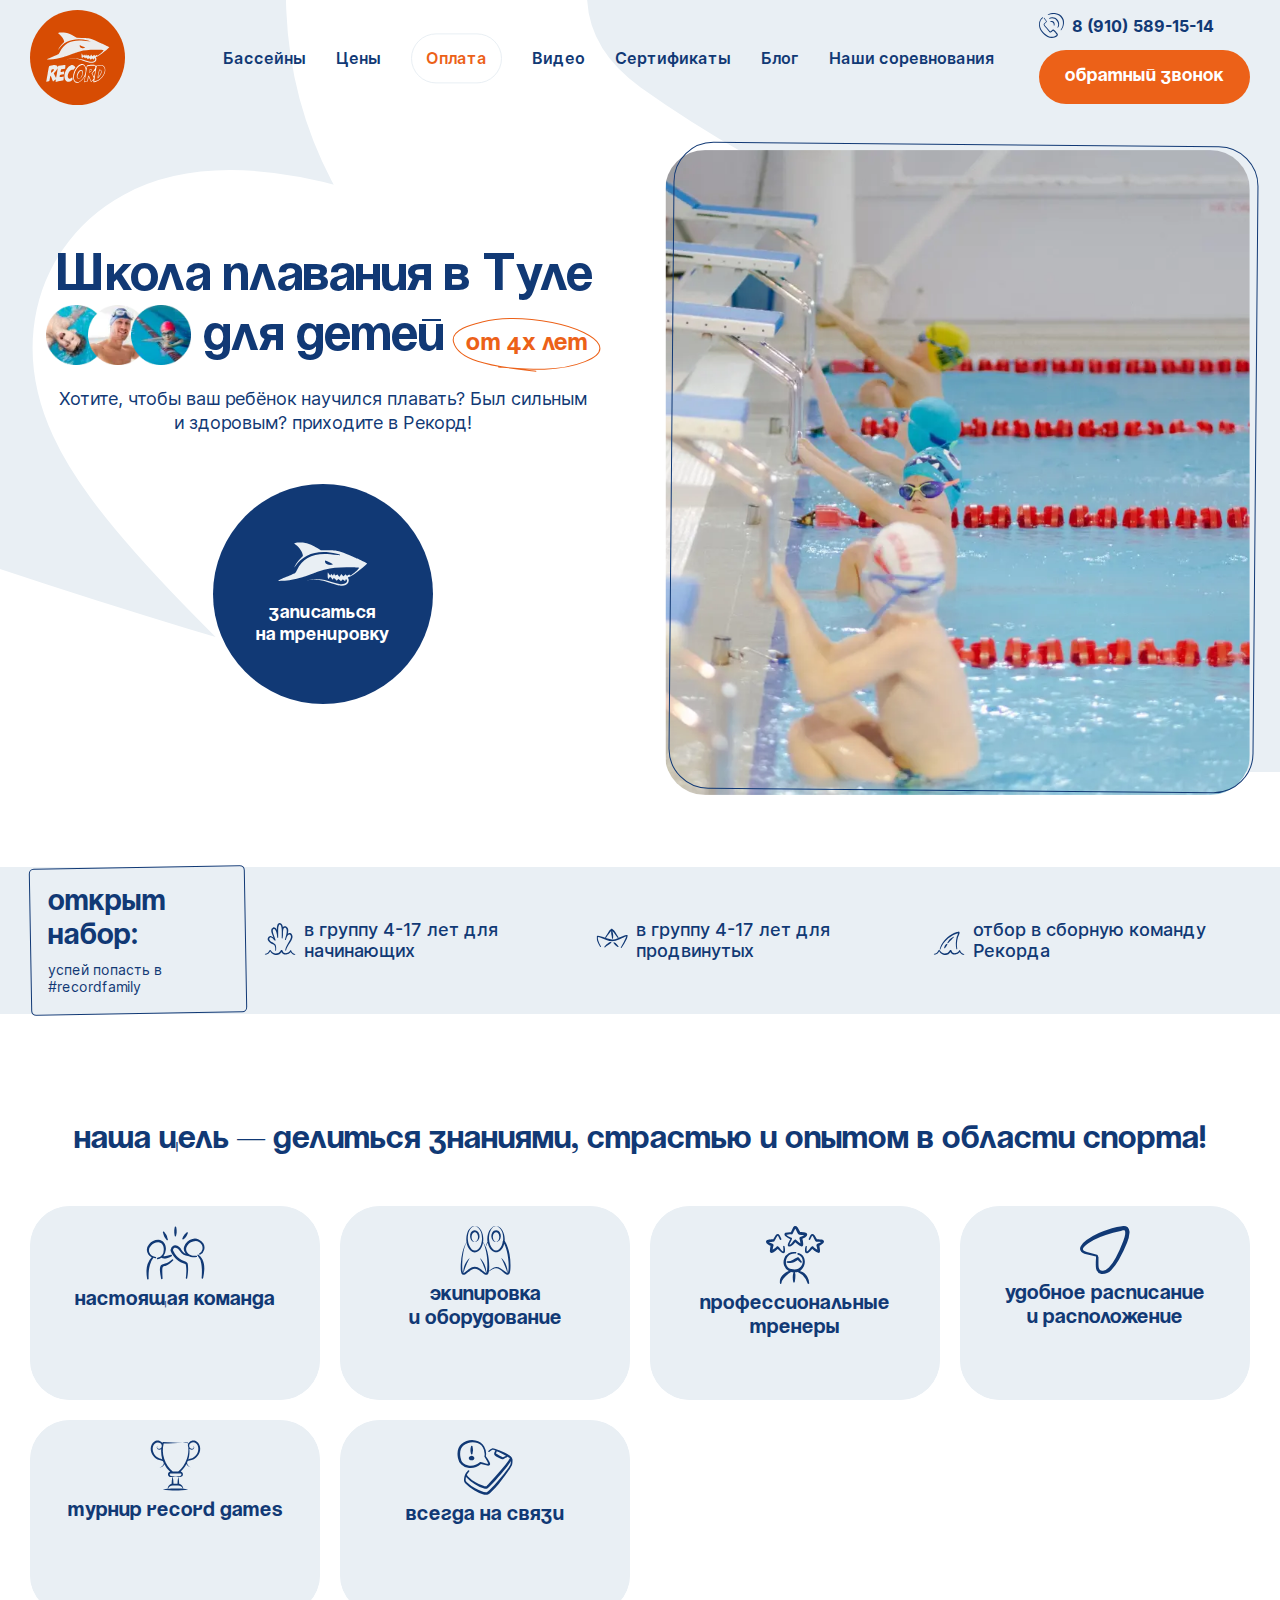
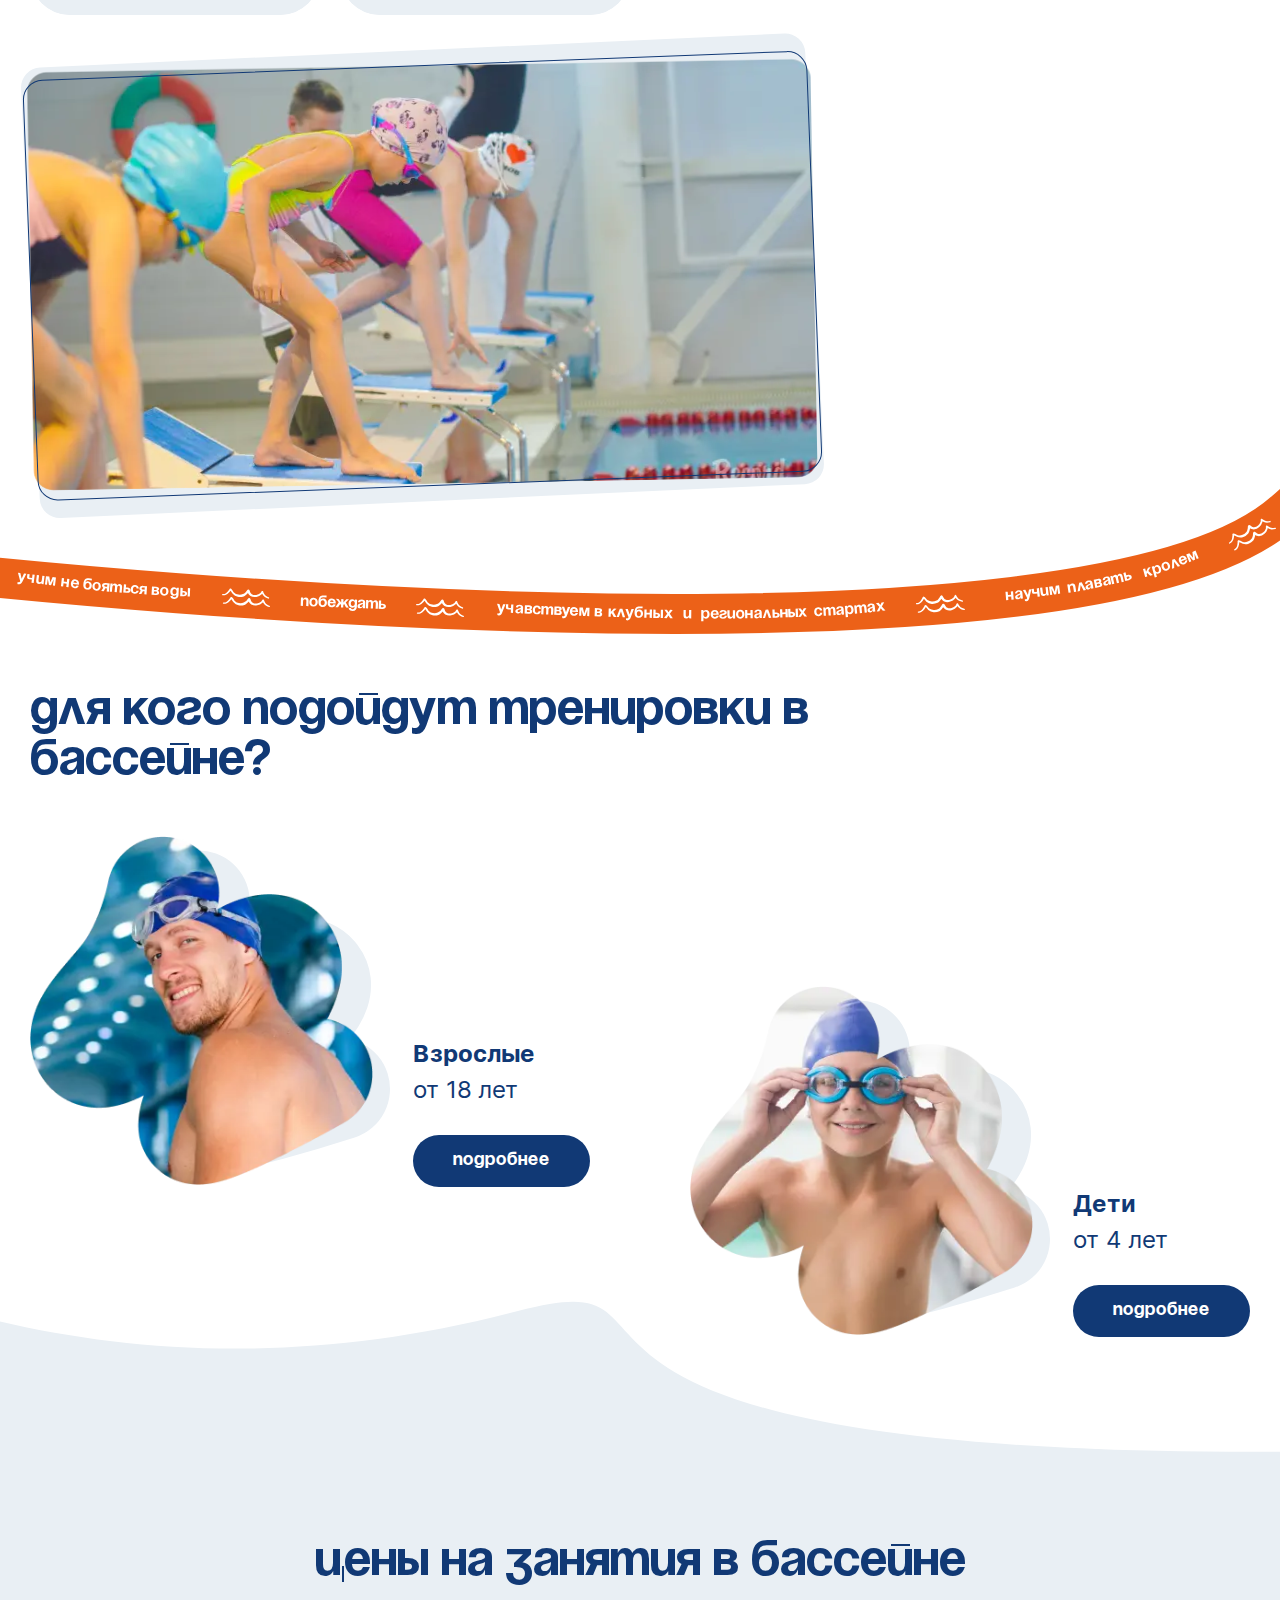
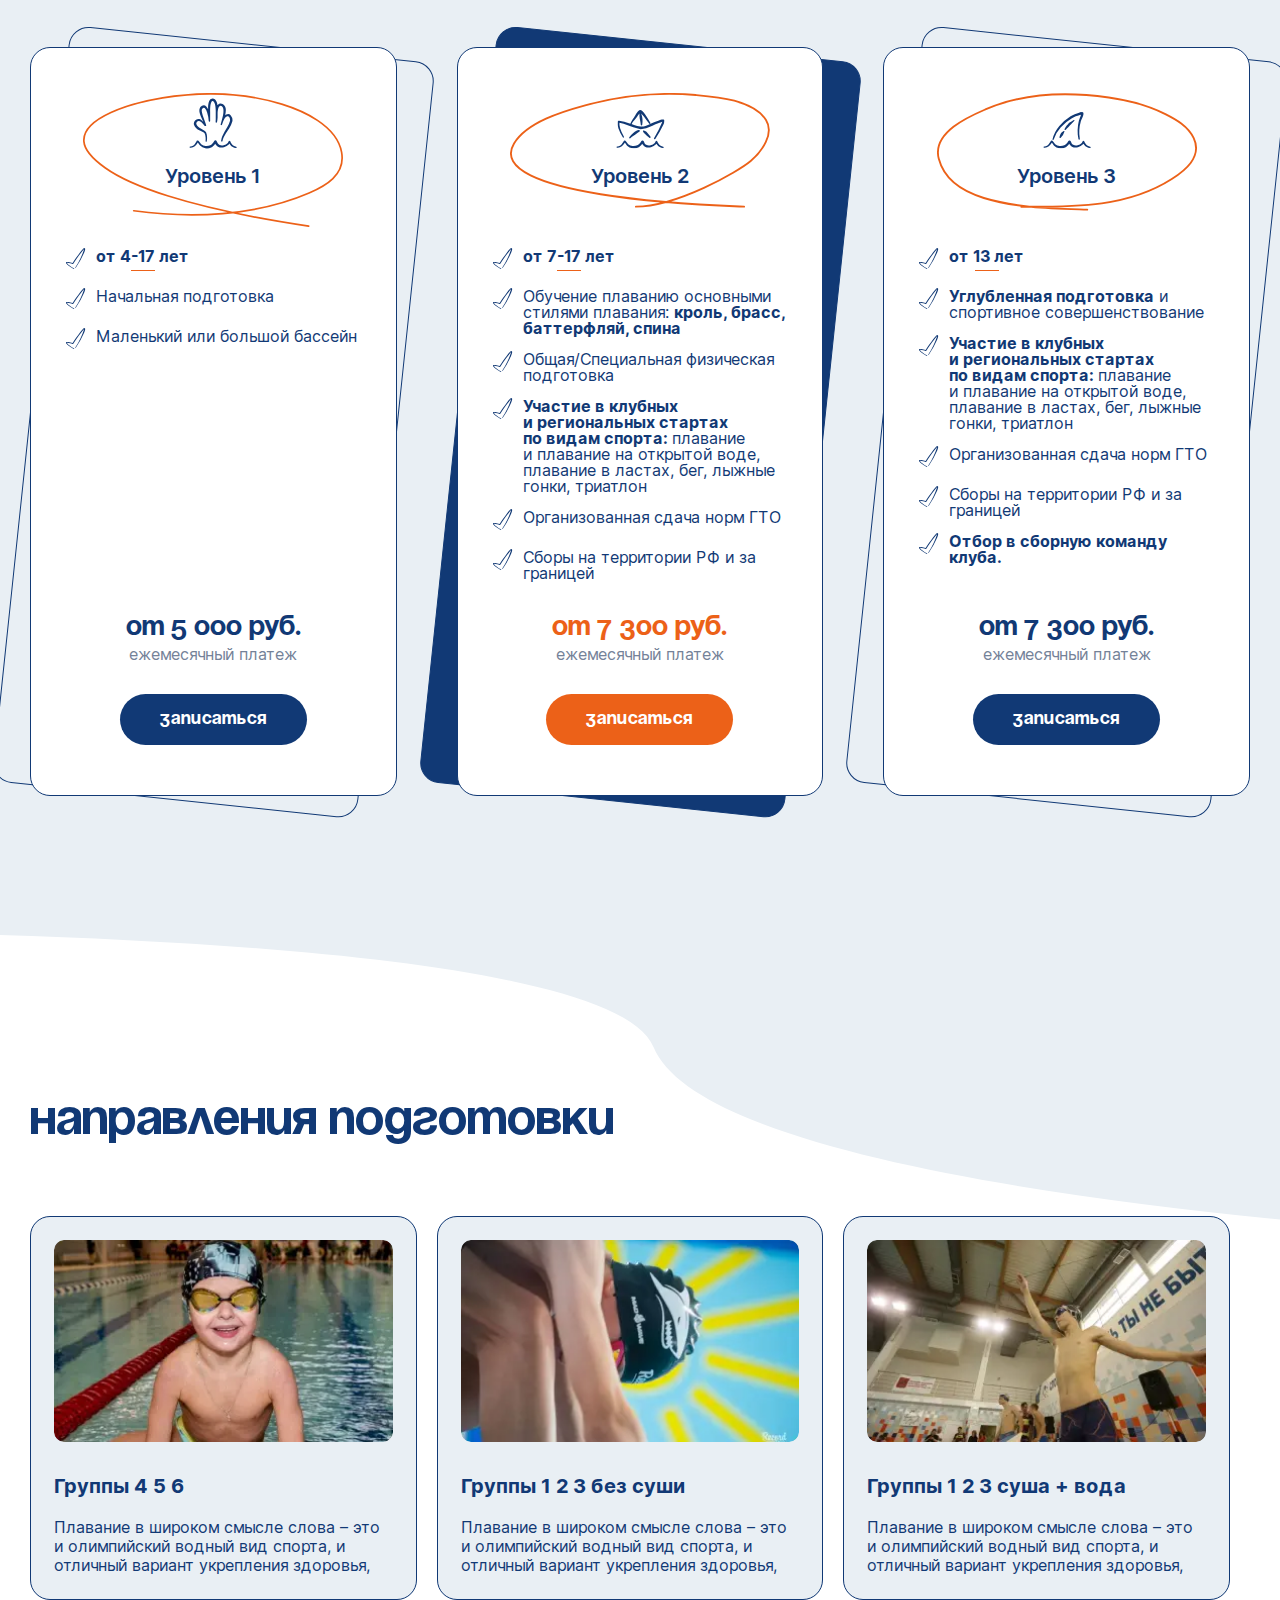
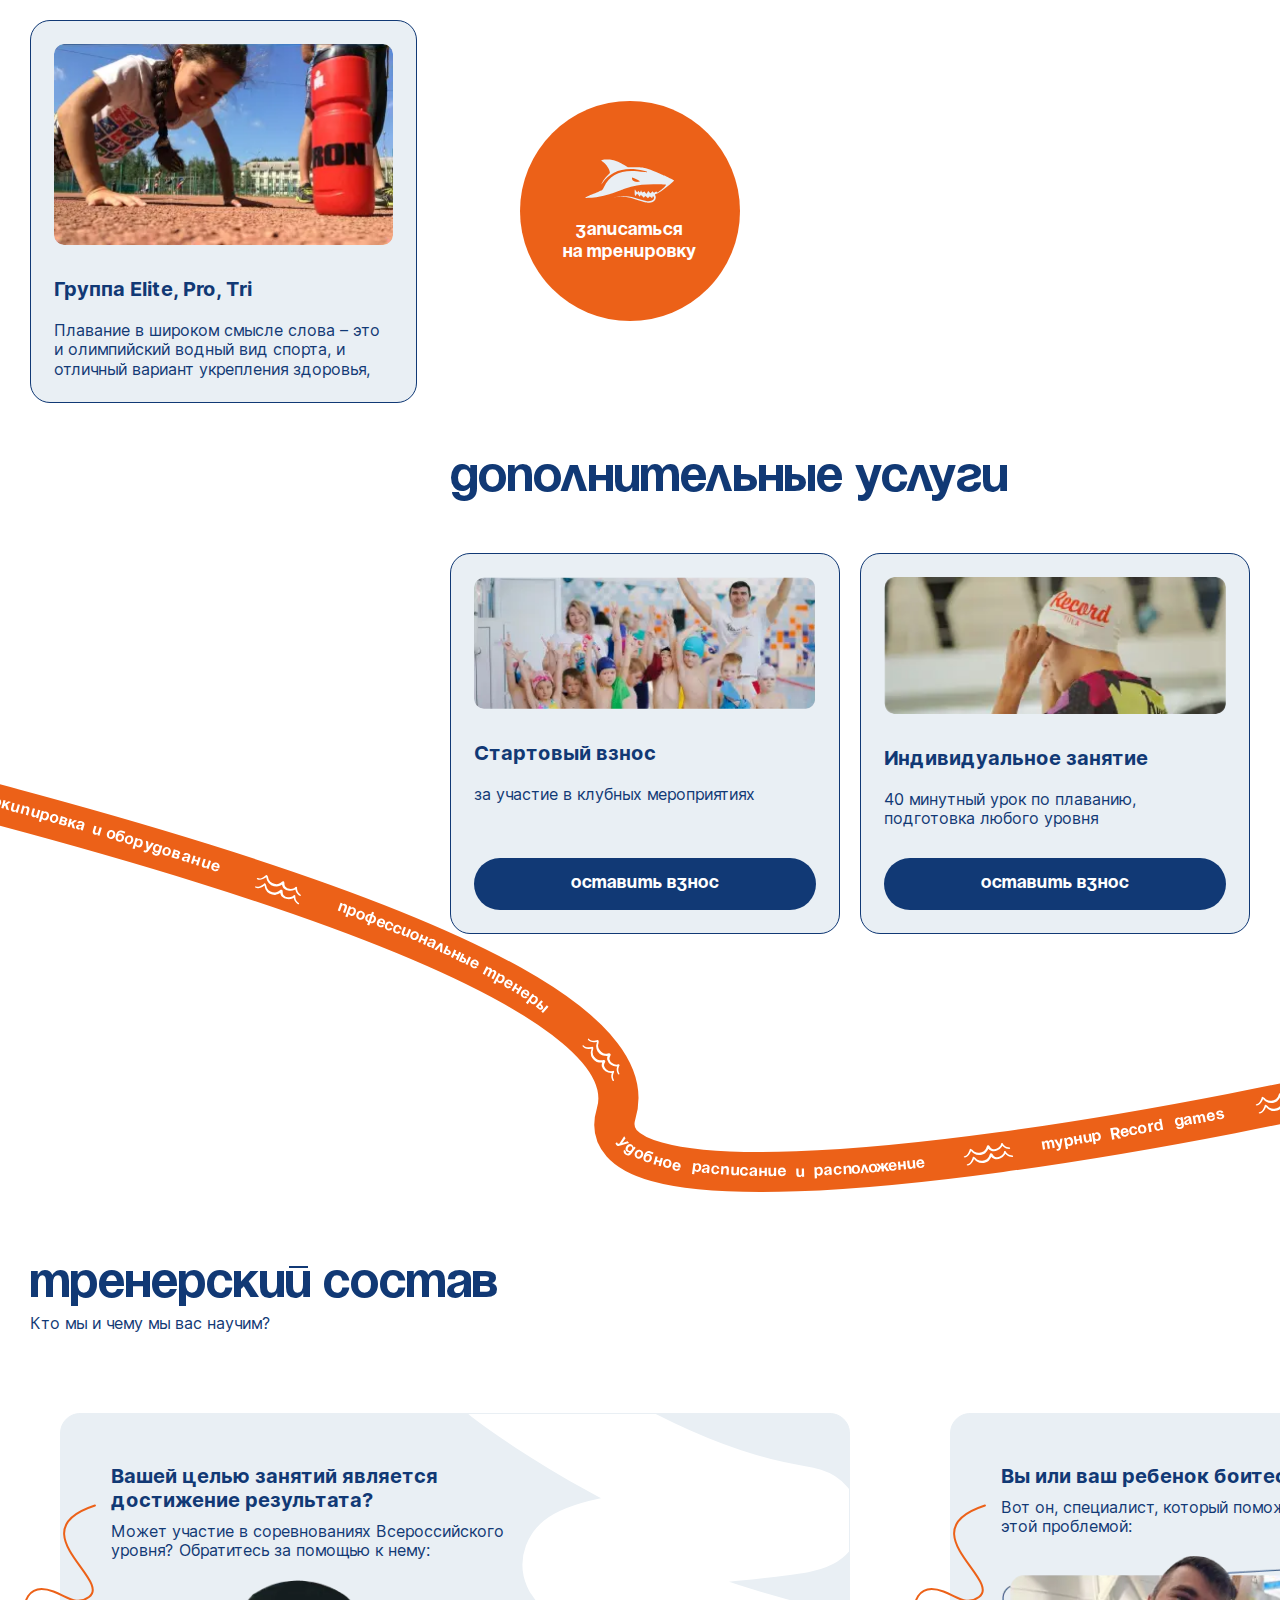
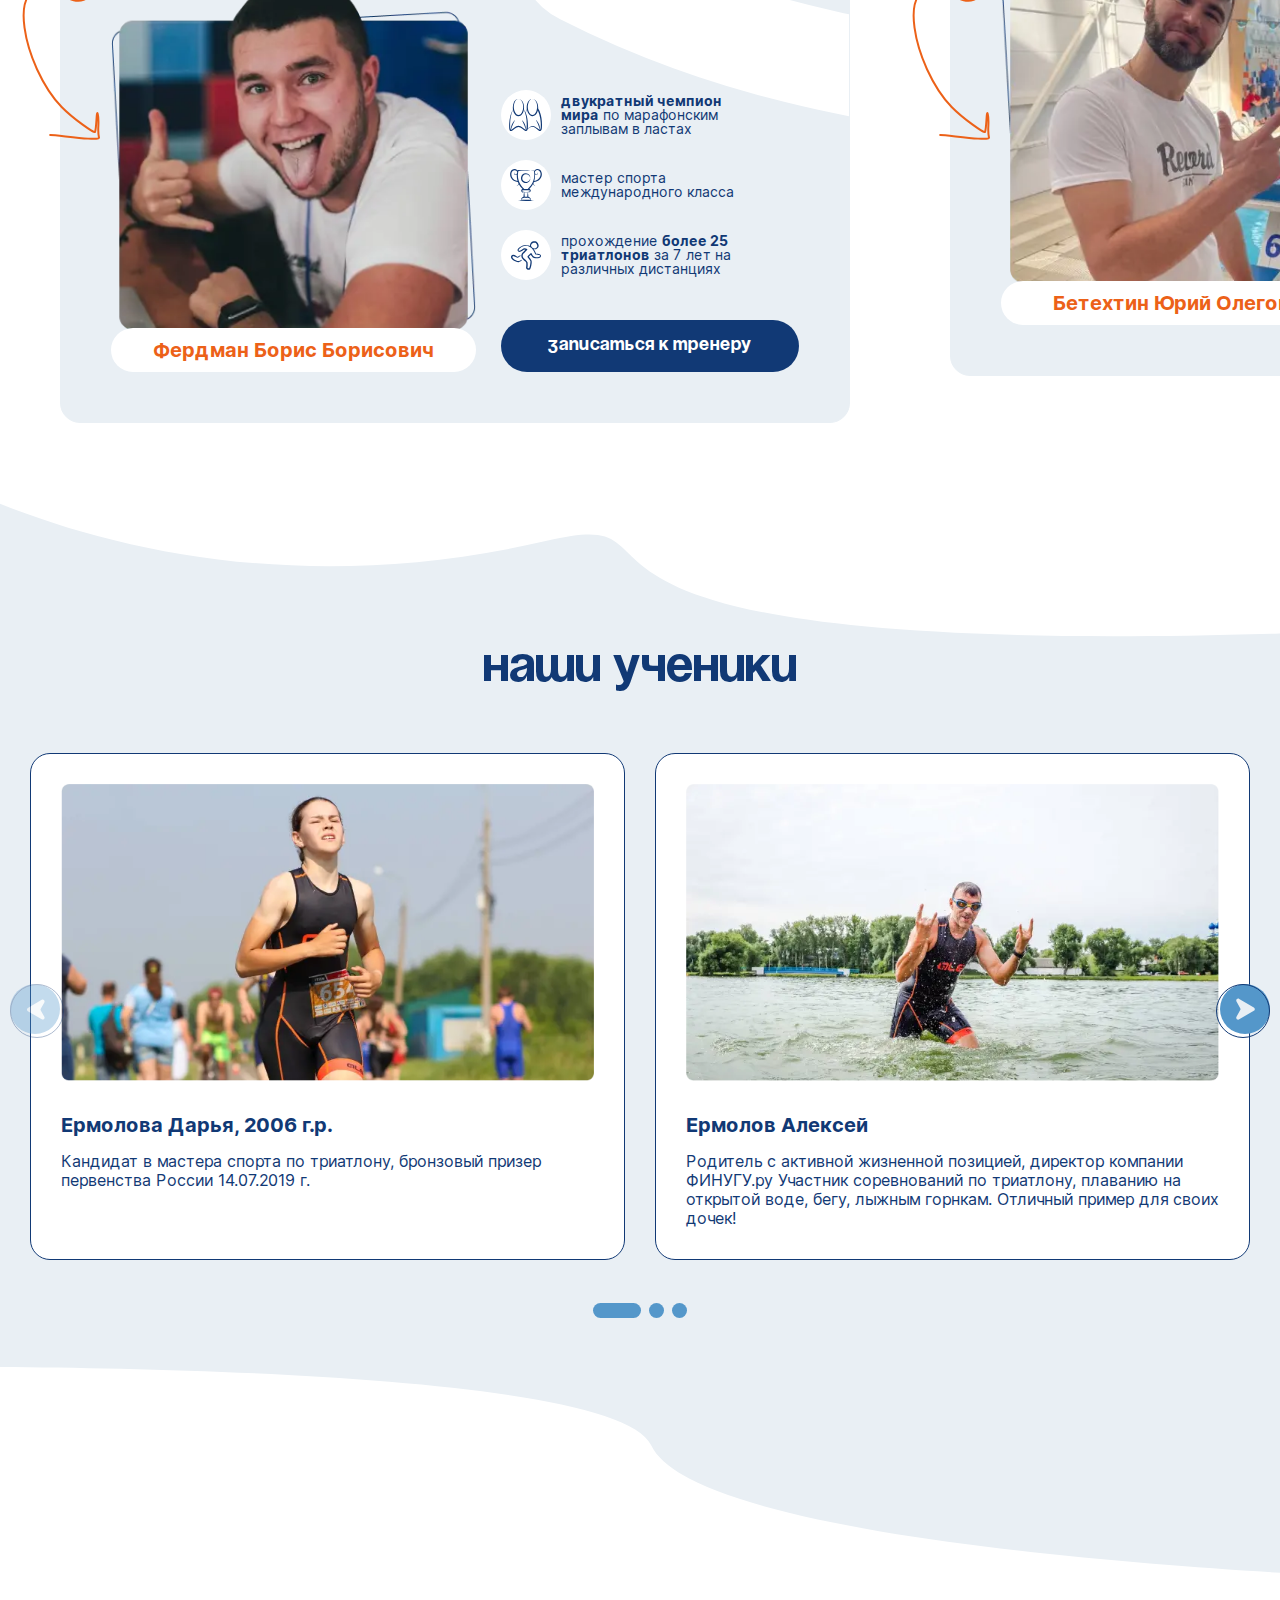
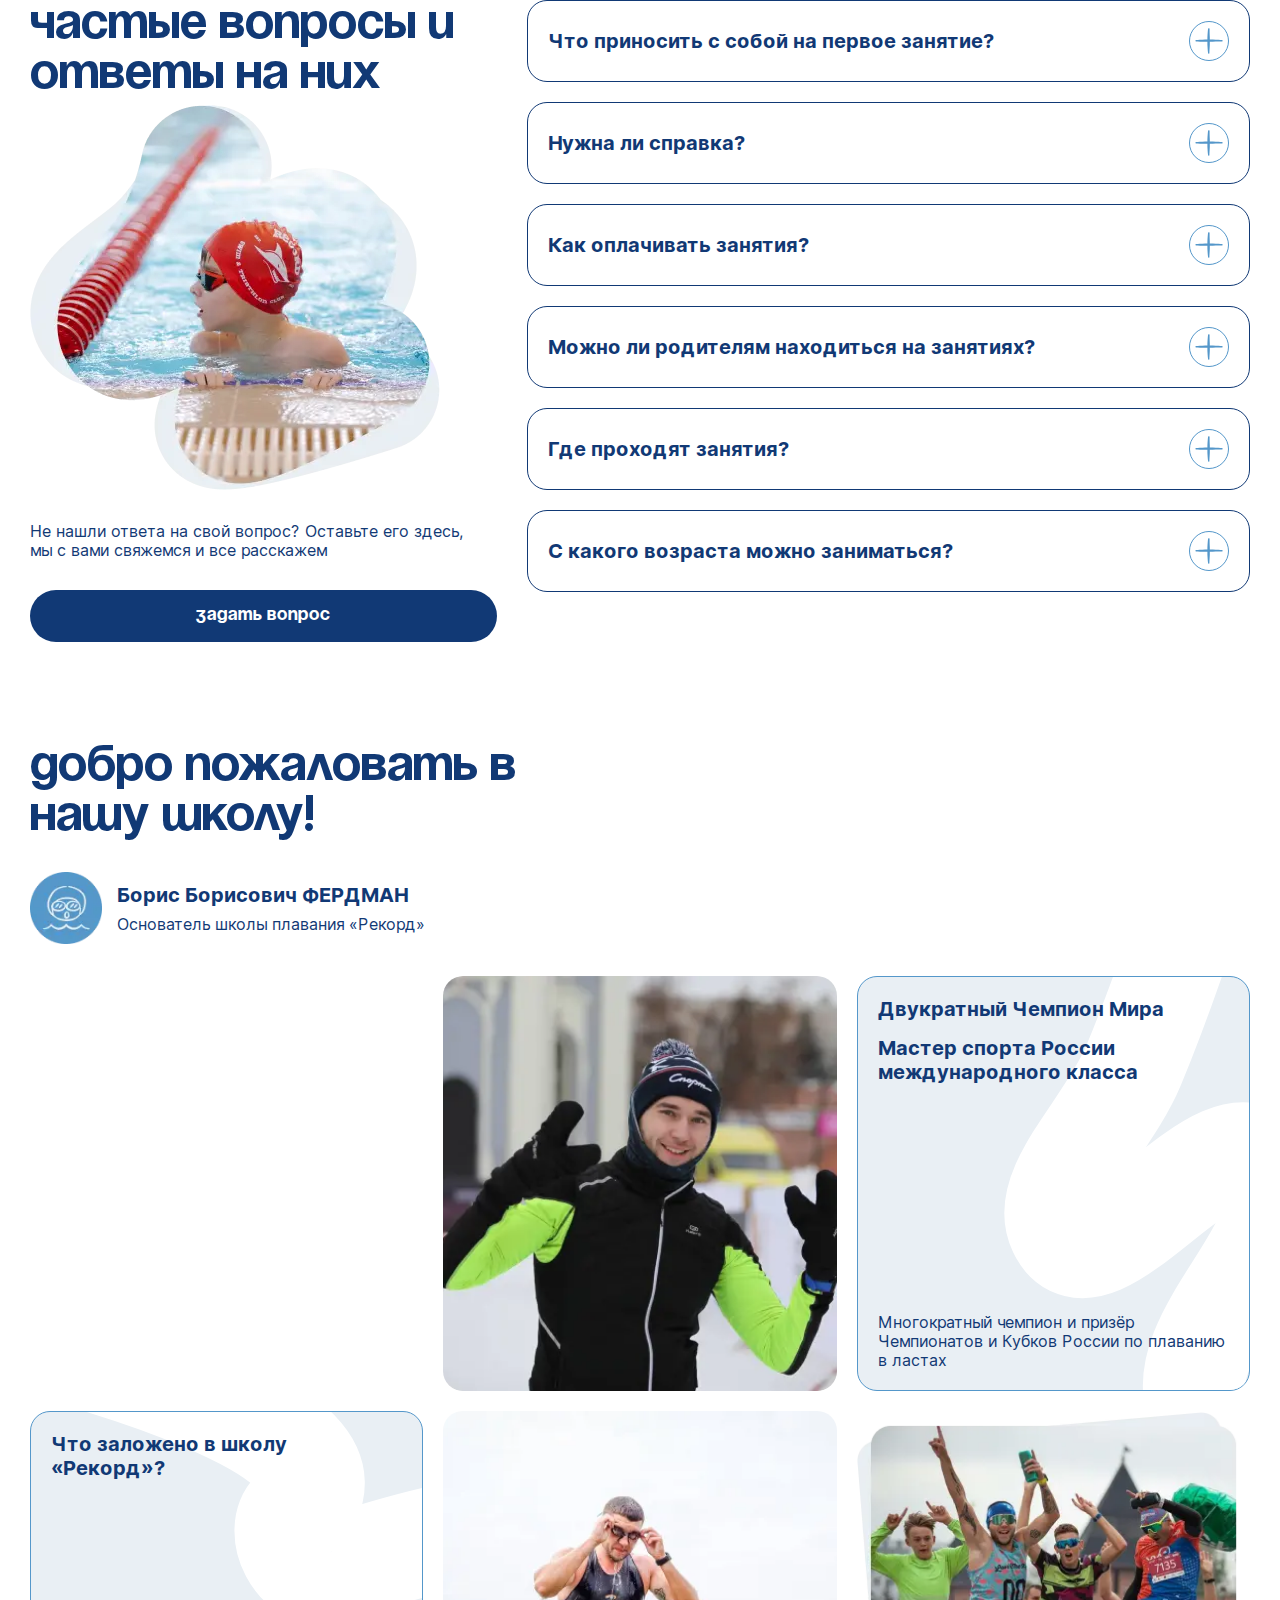
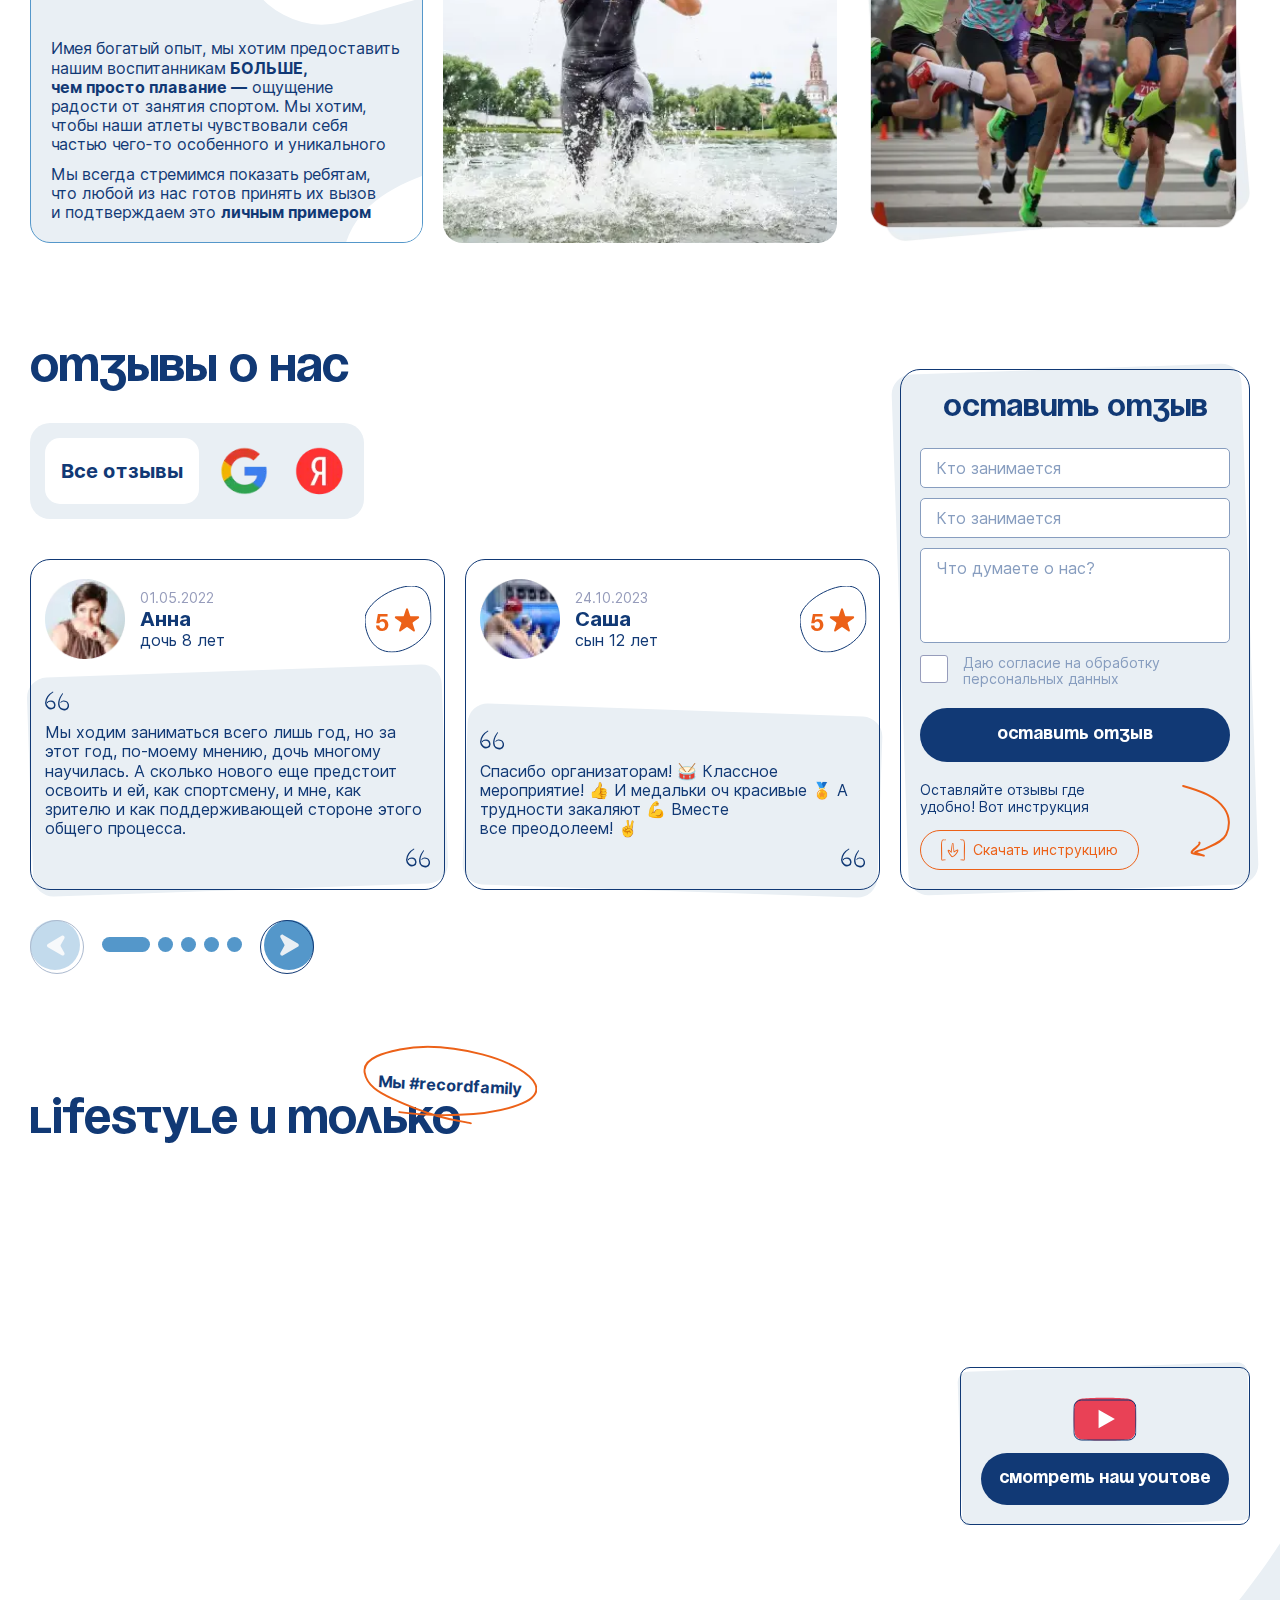
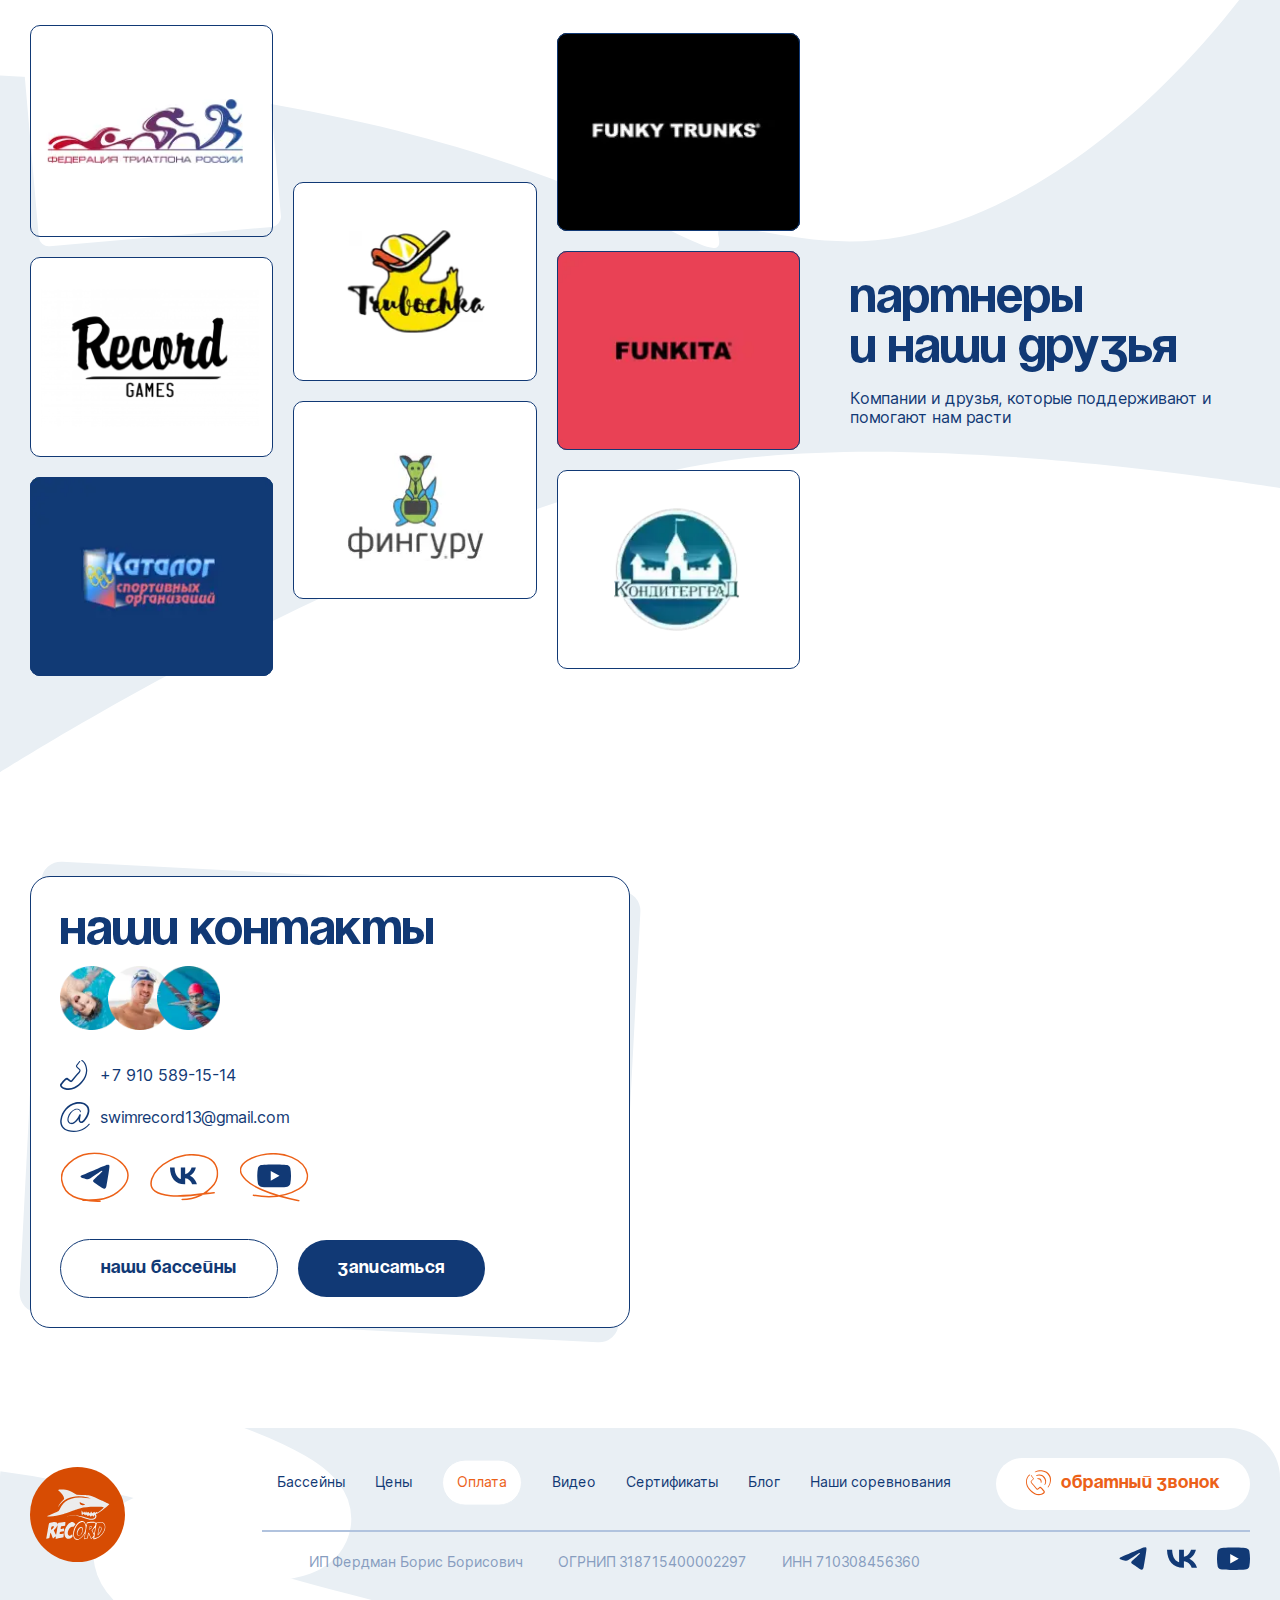
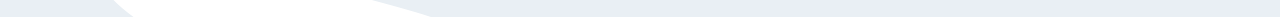
==== commit 5f3a56dd: "comment6" ====
--- a/index.html
+++ b/index.html
@@ -1758,7 +1758,7 @@
 						<div class="partners__left">
 							<div class="partners__cards">
 								<div class="partners__group">
-									<a href="" class="partner-card">
+									<a href="" class="partner-card partner-card--active">
 										<img src="img/partner-card__img.webp" alt="">
 									</a>
 									<a href="" class="partner-card">
--- a/css/style.min.css
+++ b/css/style.min.css
@@ -1,2 +1,2 @@
-@font-face{font-family:Inter;font-weight:300;src:url(../fonts/Inter-LightBETA.woff) format("woff")}@font-face{font-family:Inter;font-weight:300;src:url(../fonts/Inter-LightBETA.woff2) format("woff2")}@font-face{font-family:Inter;font-weight:400;src:url(../fonts/Inter-Regular.woff) format("woff")}@font-face{font-family:Inter;font-weight:400;src:url(../fonts/Inter-Regular.woff2) format("woff2")}@font-face{font-family:Inter;font-weight:500;src:url(../fonts/Inter-Medium.woff) format("woff")}@font-face{font-family:Inter;font-weight:500;src:url(../fonts/Inter-Medium.woff2) format("woff2")}@font-face{font-family:Inter;font-weight:600;src:url(../fonts/Inter-SemiBold.woff) format("woff")}@font-face{font-family:Inter;font-weight:600;src:url(../fonts/Inter-SemiBold.woff2) format("woff2")}@font-face{font-family:Inter;font-weight:700;src:url(../fonts/Inter-Bold.woff) format("woff")}@font-face{font-family:Inter;font-weight:700;src:url(../fonts/Inter-Bold.woff2) format("woff2")}@font-face{font-family:Soyuz Grotesk;font-weight:700;src:url("../fonts/Soyuz Grotesk Bold.woff") format("woff")}@font-face{font-family:Soyuz Grotesk;font-weight:700;src:url("../fonts/Soyuz Grotesk Bold.woff2") format("woff2")}@font-face{font-family:Inter;font-weight:800;src:url(../fonts/Inter-ExtraBold.woff) format("woff")}@font-face{font-family:Inter;font-weight:800;src:url(../fonts/Inter-ExtraBold.woff2) format("woff2")}*,::after,::before{-webkit-box-sizing:inherit;box-sizing:inherit}*{-webkit-box-sizing:border-box;box-sizing:border-box}a,body,div,form,h1,h2,h3,h4,h5,label,li,p,ul{margin:0;padding:0;border:0;text-decoration:none;line-height:1;-webkit-box-sizing:border-box;box-sizing:border-box}button,input,textarea{outline:0!important}button{border:none;cursor:pointer;-webkit-transition:.5s;-o-transition:.5s;transition:.5s}.btn{display:-webkit-inline-box;display:-ms-inline-flexbox;display:inline-flex;-webkit-box-pack:center;-ms-flex-pack:center;justify-content:center;-webkit-box-align:center;-ms-flex-align:center;align-items:center;text-align:center}input:active,input[type=checkbox]:focus,input[type=file]:focus,input[type=radio]:focus,input[type=text]:focus{outline:0!important}html{height:100%;scroll-behavior:smooth;-webkit-box-sizing:border-box;box-sizing:border-box}body{font-family:Inter,sans-serif;font-weight:400;height:100%;overflow-x:hidden;background:#fff;color:#113975}.fixed-body{overflow:hidden}h1,h2,h3,h4,h5,h6,img,p{margin:0;padding:0;height:auto;-o-object-fit:cover;object-fit:cover}h1,h2,h3,h4,h5,h6{font-family:Soyuz Grotesk}img{max-width:100%;max-height:100%}a{color:inherit;text-decoration:none;-webkit-transition:.5s;-o-transition:.5s;transition:.5s}li,ul{margin:0;padding:0;list-style:none}.wrapper{overflow:hidden}.container{margin:0 auto;padding:0 30px;max-width:1660px}@media screen and (max-width:992px){.container{padding:0 15px}}@media screen and (max-width:400px){.container{padding:0 10px}}.header{position:absolute;z-index:5;top:0;left:0;width:100%;border-radius:0 0 30px 30px;padding:10px 0}.header__inner{display:-webkit-box;display:-ms-flexbox;display:flex;-webkit-box-pack:justify;-ms-flex-pack:justify;justify-content:space-between;gap:20px}.header__right{display:-webkit-box;display:-ms-flexbox;display:flex;-webkit-box-align:center;-ms-flex-align:center;align-items:center;gap:110px}.header__logo{width:95px;display:block}.header__logo img{width:100%}.header__menu{display:-webkit-box;display:-ms-flexbox;display:flex;-webkit-box-align:center;-ms-flex-align:center;align-items:center}.header__menu li{position:relative;font-size:16px;line-height:120%;font-weight:600;padding:15px;cursor:pointer}.header__menu li:hover{color:#ec6118}.header__menu li:hover a::before{width:100%}.header__menu li a{position:relative;z-index:1}.header__menu li a::before{content:"";position:absolute;left:0;bottom:-8px;width:0;height:10px;background-image:url("data:image/svg+xml;charset=UTF-8,%3csvg width='100%' height='10px' viewBox='0 0 20 10' xmlns='http://www.w3.org/2000/svg' fill-rule='evenodd' clip-rule='evenodd' stroke-miterlimit='10'%3e%3cpath fill='none' d='M0 0h20v10H0z'/%3e%3cclipPath id='a'%3e%3cpath d='M0 0h20v10H0z'/%3e%3c/clipPath%3e%3cg clip-path='url(%23a)'%3e%3cpath d='M20 7.384c-4.999-.001-5-4.768-9.999-4.768C5 2.616 5 7.384 0 7.384' fill='none' stroke='%23EC6118'/%3e%3c/g%3e%3c/svg%3e");-webkit-transition:.3s;-o-transition:.3s;transition:.3s}.header__menu .active{color:#ec6118;margin:0 15px}.header__menu .active:after{content:"";position:absolute;top:50%;left:0;-webkit-transform:translate(0,-50%);-ms-transform:translate(0,-50%);transform:translate(0,-50%);width:100%;height:100%;background:#fff;border:1px solid #e9eff4;border-radius:50px}.header__group{display:-webkit-box;display:-ms-flexbox;display:flex;-webkit-box-align:center;-ms-flex-align:center;align-items:center;gap:30px}.header__phone{position:relative;display:-webkit-box;display:-ms-flexbox;display:flex;-webkit-box-align:center;-ms-flex-align:center;align-items:center;gap:8px}.header__phone::before{content:"";position:absolute;left:0;bottom:-8px;width:0;height:10px;background-image:url("data:image/svg+xml;charset=UTF-8,%3csvg width='100%' height='10px' viewBox='0 0 20 10' xmlns='http://www.w3.org/2000/svg' fill-rule='evenodd' clip-rule='evenodd' stroke-miterlimit='10'%3e%3cpath fill='none' d='M0 0h20v10H0z'/%3e%3cclipPath id='a'%3e%3cpath d='M0 0h20v10H0z'/%3e%3c/clipPath%3e%3cg clip-path='url(%23a)'%3e%3cpath d='M20 7.384c-4.999-.001-5-4.768-9.999-4.768C5 2.616 5 7.384 0 7.384' fill='none' stroke='%23EC6118'/%3e%3c/g%3e%3c/svg%3e");-webkit-transition:.3s;-o-transition:.3s;transition:.3s}.header__phone:hover{color:#ec6118}.header__phone:hover::before{width:100%}.header__phone i{width:25px;-ms-flex-negative:0;flex-shrink:0}.header__phone i svg{width:100%;height:auto}.header__phone i svg path{fill:currentColor}.header__phone span{font-size:16px;line-height:120%;font-weight:700}.header__btn{-ms-flex-negative:0;flex-shrink:0;gap:8px}.header__btn .btn-mob__icon{position:relative;z-index:1;width:25px;-ms-flex-negative:0;flex-shrink:0;display:none}.header__btn .btn-mob__icon svg{width:100%;height:auto}.header__btn .btn-mob__icon svg path{-webkit-transition:.7s;-o-transition:.7s;transition:.7s}.header__btn span{padding-left:20px;padding-right:20px}.header__socials{display:none;gap:20px}.header__img{display:none;pointer-events:none}.header__mob{display:none;-webkit-box-align:center;-ms-flex-align:center;align-items:center;gap:20px}.header2{position:relative;background:rgba(233,239,244,.85);-webkit-backdrop-filter:blur(15px);backdrop-filter:blur(15px);border-radius:0 0 20px 20px}.header-fixed{position:fixed;z-index:3;top:-105%;left:0;width:100%;background:rgba(233,239,244,.85);-webkit-backdrop-filter:blur(15px);backdrop-filter:blur(15px);padding:10px 0;-webkit-transition:3s;-o-transition:3s;transition:3s}.header-fixed--active{top:0;-webkit-transition:.5s;-o-transition:.5s;transition:.5s}.burger{position:relative;width:57px;height:38px;cursor:pointer}.burger span{position:absolute;left:0;width:100%;-webkit-transition:.3s;-o-transition:.3s;transition:.3s}.burger span:nth-child(1){top:0}.burger span:nth-child(2){top:50%;-webkit-transform:translate(0,-50%);-ms-transform:translate(0,-50%);transform:translate(0,-50%)}.burger span:nth-child(3){bottom:0}.burger--active span:nth-child(1){top:10px;-webkit-transform:rotate(-45deg);-ms-transform:rotate(-45deg);transform:rotate(-45deg)}.burger--active span:nth-child(2){display:none}.burger--active span:nth-child(3){bottom:12px;-webkit-transform:rotate(45deg);-ms-transform:rotate(45deg);transform:rotate(45deg)}@media screen and (max-width:1600px){.header__right{gap:30px}}@media screen and (max-width:1450px){.header__group{-webkit-box-orient:vertical;-webkit-box-direction:normal;-ms-flex-direction:column;flex-direction:column;-webkit-box-align:start;-ms-flex-align:start;align-items:start;gap:10px}}@media screen and (max-width:1200px){.header__left{z-index:11}.header__right{position:fixed;z-index:10;top:0;left:-105%;width:100%;height:100%;-webkit-box-orient:vertical;-webkit-box-direction:normal;-ms-flex-direction:column;flex-direction:column;-webkit-box-align:start;-ms-flex-align:start;align-items:start;background:#e9eff4;padding:150px 30px 50px;-webkit-transition:.5s;-o-transition:.5s;transition:.5s;overflow-y:auto}.header__right--active{left:0}.header__right .header__group{display:none}.header__mob{position:relative;z-index:11;display:-webkit-box;display:-ms-flexbox;display:flex}.header__menu{-webkit-box-orient:vertical;-webkit-box-direction:normal;-ms-flex-direction:column;flex-direction:column;-webkit-box-align:start;-ms-flex-align:start;align-items:start}.header__menu .active{margin:0}.header__socials{display:-webkit-box;display:-ms-flexbox;display:flex}.header__img{position:absolute;top:0;left:0;width:100%;display:block}.header__img img{width:100%}}@media screen and (max-width:992px){.header__right{padding:150px 15px 50px}}@media screen and (max-width:576px){.header__right{gap:0}.header__right .header__group{width:100%;display:-webkit-box;display:-ms-flexbox;display:flex;border-top:1px solid #b1c3de;padding-top:30px}.header__mob .header__group{display:none}.header__menu{padding-bottom:15px}.header__logo{width:75px}.header__phone{display:none}.header .header__btn{background:#fff;padding-left:20px}.header .header__btn:hover .btn-mob__icon svg path{fill:#041b3f}.header .header__btn .btn-mob__icon{display:block}.header .header__btn span{color:#ec6118;padding-left:0}.header__socials{margin-top:30px}}.btn-orange{position:relative;background:#ec6118;border:none;border-radius:60px;overflow:hidden}.btn-orange:hover .hover-bg{bottom:-4px}.btn-orange:hover .hover-bg2{bottom:0}.btn-orange:hover span{color:#041b3f}.btn-orange span{position:relative;z-index:1;font-family:Soyuz Grotesk;font-size:24px;line-height:120%;font-weight:700;color:#fff;padding-top:15px;padding-bottom:15px;-webkit-transition:.7s;-o-transition:.7s;transition:.7s}.btn-orange .hover-bg{position:absolute;left:0;bottom:-160px;pointer-events:none;-webkit-transition:.8s;-o-transition:.8s;transition:.8s}.btn-orange .hover-bg2{position:absolute;right:-10px;bottom:-160px;pointer-events:none;-webkit-transition:.6s;-o-transition:.6s;transition:.6s}.btn-orange img{max-width:unset;max-height:unset}.btn-blue{position:relative;background:#113975;border:none;border-radius:60px;overflow:hidden}.btn-blue:hover .hover-bg{bottom:-4px}.btn-blue:hover .hover-bg2{bottom:0}.btn-blue:hover span{color:#041b3f}.btn-blue span{position:relative;z-index:1;font-family:Soyuz Grotesk;font-size:24px;line-height:120%;font-weight:700;color:#fff;padding-top:15px;padding-bottom:15px;-webkit-transition:.7s;-o-transition:.7s;transition:.7s}.btn-blue .hover-bg{position:absolute;left:0;bottom:-160px;pointer-events:none;-webkit-transition:.8s;-o-transition:.8s;transition:.8s}.btn-blue .hover-bg2{position:absolute;right:-10px;bottom:-160px;pointer-events:none;-webkit-transition:.6s;-o-transition:.6s;transition:.6s}.btn-blue img{max-width:unset;max-height:unset}h2{font-size:60px;line-height:100%}h3{font-size:46px;line-height:100%}.swiper-button-next,.swiper-button-prev{width:50px;height:50px;display:-webkit-box;display:-ms-flexbox;display:flex;-webkit-box-pack:center;-ms-flex-pack:center;justify-content:center;-webkit-box-align:center;-ms-flex-align:center;align-items:center;background:#5497ca;border-radius:50%;-webkit-transition:.3s;-o-transition:.3s;transition:.3s}.swiper-button-next:after,.swiper-button-prev:after{display:none}.swiper-button-next:before,.swiper-button-prev:before{content:"";position:absolute;top:0;width:54px;height:54px;border:1px solid #113975;border-radius:50%;pointer-events:none;-webkit-transition:.1s;-o-transition:.1s;transition:.1s}.swiper-button-next:hover svg path,.swiper-button-prev:hover svg path{fill:#041b3f}.swiper-button-next svg,.swiper-button-prev svg{width:19px;height:auto}.swiper-button-next svg path,.swiper-button-prev svg path{-webkit-transition:.3s;-o-transition:.3s;transition:.3s}.swiper-button-next:before{right:0}.swiper-button-next:hover:before{top:-4px;right:-4px}.swiper-button-prev:before{left:0}.swiper-button-prev:hover:before{top:-4px;left:-4px}.swiper-pagination-bullet{width:15px;height:15px;background:#5497ca;opacity:1;-webkit-transition:.3s;-o-transition:.3s;transition:.3s}.swiper-pagination-bullet-active{width:48px;border-radius:8px}.form-head{font-family:Soyuz Grotesk;font-size:32px;line-height:120%;font-weight:700}.form-group{border:none;padding:0;margin:0}.form-group input{width:100%;height:40px;background:#fff;border:1px solid #879dbf;border-radius:5px;font-family:Inter;font-size:16px;line-height:120%;color:#113975;padding:0 15px}.form-group input::-webkit-input-placeholder{color:#879dbf}.form-group input::-moz-placeholder{color:#879dbf}.form-group input:-ms-input-placeholder{color:#879dbf}.form-group input::-ms-input-placeholder{color:#879dbf}.form-group input::placeholder{color:#879dbf}.form-group input:focus{border-color:#113975}.form-group textarea{width:100%;height:95px;background:#fff;border:1px solid #879dbf;border-radius:5px;font-family:Inter;font-size:16px;line-height:120%;color:#113975;padding:10px 15px;resize:none}.form-group textarea::-webkit-input-placeholder{color:#879dbf}.form-group textarea::-moz-placeholder{color:#879dbf}.form-group textarea:-ms-input-placeholder{color:#879dbf}.form-group textarea::-ms-input-placeholder{color:#879dbf}.form-group textarea::placeholder{color:#879dbf}.form-group textarea:focus{border-color:#113975}.form-check{position:relative;display:-webkit-box;display:-ms-flexbox;display:flex}.form-check input{position:absolute;z-index:1;top:0;left:0;width:100%;height:100%;cursor:pointer;opacity:0}.form-check input:checked~label:after{background-image:url(../img/check.svg)}.form-check label{position:relative;min-height:28px;display:-webkit-box;display:-ms-flexbox;display:flex;-webkit-box-align:center;-ms-flex-align:center;align-items:center;font-size:14px;line-height:120%;color:#879dbf;padding-left:43px}.form-check label:after{content:"";position:absolute;top:0;left:0;width:28px;height:28px;background-repeat:no-repeat;background-position:center;background-size:auto;background-color:#fff;border:1px solid #969cbb;border-radius:3px}.form-btn{width:100%}.form-btn span{padding-left:18px;padding-right:18px}.form-info{position:relative;padding-right:90px}.form-text{font-size:14px;line-height:120%}.form-download{display:-webkit-inline-box;display:-ms-inline-flexbox;display:inline-flex;-webkit-box-pack:center;-ms-flex-pack:center;justify-content:center;-webkit-box-align:center;-ms-flex-align:center;align-items:center;gap:8px;border:1px solid #ec6118;color:#ec6118;border-radius:56px;padding:8px 20px}.form-download:hover{background:#ec6118;color:#fff}.form-download i{-ms-flex-negative:0;flex-shrink:0;width:24px;display:-webkit-box;display:-ms-flexbox;display:flex;-webkit-box-pack:center;-ms-flex-pack:center;justify-content:center;-webkit-box-align:center;-ms-flex-align:center;align-items:center}.form-download i svg{width:100%;height:auto}.form-download i svg path{fill:currentColor}.form-download span{font-size:14px;line-height:120%}.form .arrow{position:absolute;top:3px;right:0}.navigation{padding:50px 0}.navigation__list{display:inline-grid;grid-template-columns:100%;gap:24px}.navigation__list a{font-size:24px;line-height:130%}.navigation__list a:hover{color:#ec6118}.modal{position:fixed;z-index:1000;left:0;top:0;width:100%;height:100vh;background:rgba(17,57,117,.8);pointer-events:none;opacity:0;overflow-y:auto}.modal--active{opacity:1;pointer-events:unset}@media screen and (min-width:993px){.modal{text-align:center}.modal:before{display:inline-block;vertical-align:middle;content:" ";height:100%}.modal__dialog{display:inline-block;text-align:left;vertical-align:middle}}.modal__dialog{position:relative;max-width:650px;width:100%;background:#fff;border-radius:20px;padding:60px 120px 45px;margin:auto}@media screen and (max-width:992px){.modal__dialog{padding:50px;margin:50px auto}}.modal__close{position:absolute;top:25px;right:25px;background:rgba(0,0,0,0);width:30px;padding:0}.modal__close svg{width:100%;height:auto}.modal__content{position:relative;z-index:1}.modal .form_block{display:grid;grid-template-columns:100%;gap:10px;margin-top:30px}.modal .form-btn{margin-top:20px}.modal .line{position:absolute;top:0;left:0;height:100%;pointer-events:none}.modal .line img{height:100%}.breadcrumbs{padding:50px 0}.breadcrumbs__items{display:-webkit-box;display:-ms-flexbox;display:flex;-ms-flex-wrap:wrap;flex-wrap:wrap;-webkit-box-align:center;-ms-flex-align:center;align-items:center;gap:15px}.breadcrumbs__item{display:-webkit-box;display:-ms-flexbox;display:flex;-webkit-box-align:center;-ms-flex-align:center;align-items:center;gap:15px;font-size:16px;line-height:120%}.breadcrumbs__item--active,.breadcrumbs__item:hover{font-weight:600}@media screen and (max-width:1450px){h2{font-size:50px}h3{font-size:32px}}@media screen and (max-width:1300px){.btn-blue span,.btn-orange span,.contacts .btn-outline span{font-size:18px}}@media screen and (max-width:992px){h2{font-size:40px}.breadcrumbs{padding:30px 0}}@media screen and (max-width:576px){h2{font-size:32px}h3{font-size:24px}.form-group input,.form-group textarea{font-size:14px}.modal__dialog{padding:50px 30px}}.main{position:relative;padding:120px 0 70px}.main:after{content:"";position:absolute;top:0;left:0;width:100%;height:calc(100% - 95px);background:#e9eff4;pointer-events:none}.main__inner{position:relative;z-index:2;display:-webkit-box;display:-ms-flexbox;display:flex;-webkit-box-pack:justify;-ms-flex-pack:justify;justify-content:space-between;-webkit-box-align:center;-ms-flex-align:center;align-items:center;gap:50px}.main__left,.main__right{width:50%}.main__desc{display:-webkit-box;display:-ms-flexbox;display:flex;-webkit-box-orient:vertical;-webkit-box-direction:normal;-ms-flex-direction:column;flex-direction:column;-webkit-box-align:center;-ms-flex-align:center;align-items:center;text-align:center}.main__title{font-size:62px;line-height:120%;text-transform:uppercase}.main__title i{position:relative;max-width:175px;width:100%;display:-webkit-inline-box;display:-ms-inline-flexbox;display:inline-flex;-webkit-box-align:center;-ms-flex-align:center;align-items:center}.main__title i img{position:absolute;top:-50px;width:70px;height:70px;max-height:unset}.main__title i img:nth-child(1){left:0}.main__title i img:nth-child(2){left:50%;-webkit-transform:translate(-50%,0);-ms-transform:translate(-50%,0);transform:translate(-50%,0)}.main__title i img:nth-child(3){right:0}.main__title .uppercase{font-family:Inter;text-transform:uppercase}.main__title .title-info{position:relative;display:inline-block;font-size:28px;line-height:120%;color:#ec6118;margin-left:10px}.main__title .title-info img{position:absolute;top:50%;left:50%;-webkit-transform:translate(-50%,-50%);-ms-transform:translate(-50%,-50%);transform:translate(-50%,-50%);max-width:175px;max-height:unset}.main__text{max-width:655px;font-size:18px;line-height:130%;margin-top:20px}.main__btn{width:220px;height:220px;-webkit-box-orient:vertical;-webkit-box-direction:normal;-ms-flex-direction:column;flex-direction:column;gap:15px;border-radius:50%;margin-top:50px}.main__btn:hover svg path{fill:#041b3f}.main__btn-icon{position:relative;z-index:1;width:90px}.main__btn-icon svg{width:100%;height:auto}.main__btn-icon svg path{-webkit-transition:.7s;-o-transition:.7s;transition:.7s}.main__btn span{padding:0}.main__btn .hover-bg,.main__btn .hover-bg2{bottom:-115%;width:800px}.main__btn .hover-bg img,.main__btn .hover-bg2 img{width:100%}.main__btn .hover-bg2{width:1000px}.main__img{position:relative}.main__img::after{content:"";position:absolute;top:-6px;left:6px;-webkit-transform:rotate(.5deg);-ms-transform:rotate(.5deg);transform:rotate(.5deg);width:100%;height:100%;border:1px solid #113975;border-radius:40px;pointer-events:none}.main__img img{width:100%;border-radius:40px}.main__img2{position:absolute;z-index:1;top:0;left:0;pointer-events:none;max-width:1085px}.main__img2 img{width:100%}.main__img2 img:nth-child(2){display:none}.info{position:relative;z-index:1;background:#e9eff4;margin-bottom:55px}.info__cards{display:-webkit-box;display:-ms-flexbox;display:flex;-webkit-box-pack:justify;-ms-flex-pack:justify;justify-content:space-between;-webkit-box-align:stretch;-ms-flex-align:stretch;align-items:stretch}.info-card{position:relative;display:-webkit-box;display:-ms-flexbox;display:flex;-webkit-box-align:center;-ms-flex-align:center;align-items:center;gap:8px;padding:18px}.info-card:after{content:"";position:absolute;top:0;left:0;-webkit-transform:rotate(-1deg) translateX(100%);-ms-transform:rotate(-1deg) translateX(100%);transform:rotate(-1deg) translateX(100%);width:100%;height:100%;border:1px solid #113975;border-radius:5px;opacity:0;-webkit-transition:.3s;-o-transition:.3s;transition:.3s}.info-card:hover{color:#ec6118}.info-card__icon{width:32px;-ms-flex-negative:0;flex-shrink:0}.info-card__icon svg{width:100%;height:auto}.info-card__icon svg path{fill:currentColor}.info-card__text{font-size:18px;line-height:120%;font-weight:500}.info-card--active::after{-webkit-transform:rotate(-1deg) translateX(0);-ms-transform:rotate(-1deg) translateX(0);transform:rotate(-1deg) translateX(0);opacity:1}.info-card2{-webkit-box-orient:vertical;-webkit-box-direction:normal;-ms-flex-direction:column;flex-direction:column;-webkit-box-align:start;-ms-flex-align:start;align-items:start}.info__title{font-family:Soyuz Grotesk;font-size:29px;line-height:120%;font-weight:700;color:#113975}.info__text{font-size:14px;line-height:120%;color:#113975}.purposes{position:relative;padding:55px 0 150px}.purposes .container{position:relative;z-index:1}.purposes h3{text-align:center}.purposes__cards{display:grid;grid-template-columns:repeat(4,calc(25% - 15px));gap:20px;margin-top:50px}.purposes__img{position:relative;max-width:785px;-webkit-transform:rotate(-1deg);-ms-transform:rotate(-1deg);transform:rotate(-1deg);margin-top:135px}.purposes__img:after{content:"";position:absolute;top:50%;left:0;-webkit-transform:translate(0,-50%) rotate(-1.6deg);-ms-transform:translate(0,-50%) rotate(-1.6deg);transform:translate(0,-50%) rotate(-1.6deg);width:100%;height:calc(100% + 30px);background:#e9eff4;border-radius:20px;pointer-events:none}.purposes__img:before{content:"";position:absolute;z-index:2;top:50%;left:0;-webkit-transform:translate(0,-50%) rotate(-1.2deg);-ms-transform:translate(0,-50%) rotate(-1.2deg);transform:translate(0,-50%) rotate(-1.2deg);width:100%;height:100%;border:1px solid #113975;border-radius:20px;pointer-events:none}.purposes__img img{position:relative;z-index:1;width:100%;border-radius:20px}.purposes__img2{position:absolute;left:0;bottom:-50px;width:100%;min-width:1920px;pointer-events:none}.purposes__img2 img{width:100%}.purpose-card{position:relative;background:#e9eff4;border-radius:40px;padding:30px 20px;overflow:hidden}.purpose-card:after{content:"";position:absolute;top:0;left:0;width:100%;height:100%;background:#e9eff4;border-radius:40px;pointer-events:none;-webkit-transition:.3s;-o-transition:.3s;transition:.3s}.purpose-card:hover:after{opacity:0}.purpose-card:hover .purpose-card__show{top:-100%}.purpose-card__show{position:absolute;z-index:1;top:20px;left:20px;right:20px;bottom:20px;display:-webkit-box;display:-ms-flexbox;display:flex;-webkit-box-orient:vertical;-webkit-box-direction:normal;-ms-flex-direction:column;flex-direction:column;-webkit-box-align:center;-ms-flex-align:center;align-items:center;text-align:center;gap:8px;-webkit-transition:.5s;-o-transition:.5s;transition:.5s}.purpose-card__icon{max-width:60px;display:-webkit-box;display:-ms-flexbox;display:flex;-webkit-box-pack:center;-ms-flex-pack:center;justify-content:center;-webkit-box-align:center;-ms-flex-align:center;align-items:center}.purpose-card__title{font-family:Soyuz Grotesk;font-size:24px;line-height:120%;font-weight:700}.purpose-card__text{font-size:16px;line-height:120%}.info2{position:relative;z-index:2;padding:150px 0 100px}.info2 h2{max-width:795px}.info2__cards{display:-webkit-box;display:-ms-flexbox;display:flex;-webkit-box-align:start;-ms-flex-align:start;align-items:start;gap:200px;margin-top:50px}.info2-card{display:-webkit-box;display:-ms-flexbox;display:flex;-webkit-box-align:end;-ms-flex-align:end;align-items:flex-end;gap:40px}.info2-card:nth-child(even){margin-top:150px}.info2-card:hover .info2-card__img img:nth-child(1){-webkit-transform:rotate(-1deg);-ms-transform:rotate(-1deg);transform:rotate(-1deg)}.info2-card:hover .info2-card__img img:nth-child(2){-webkit-transform:rotate(-8deg) translate(-45%,-50%);-ms-transform:rotate(-8deg) translate(-45%,-50%);transform:rotate(-8deg) translate(-45%,-50%)}.info2-card__img{position:relative;max-width:375px}.info2-card__img img{width:100%;-webkit-transition:.3s;-o-transition:.3s;transition:.3s}.info2-card__img img:nth-child(1){position:relative;z-index:1}.info2-card__img img:nth-child(2){position:absolute;top:50%;left:50%;-webkit-transform:translate(-45%,-50%);-ms-transform:translate(-45%,-50%);transform:translate(-45%,-50%)}.info2-card__title{font-size:34px;line-height:120%;font-weight:700}.info2-card__subtitle{font-size:24px;line-height:120%;margin-top:8px}.info2-card__btn{margin-top:30px}.info2-card__btn span{padding-left:40px;padding-right:40px}.prices{position:relative;padding:100px 0 150px}.prices:after{content:"";position:absolute;top:-300px;left:0;width:100%;height:calc(100% + 600px);background-image:url(../img/prices-bg.svg);background-repeat:no-repeat;background-position:center;background-size:cover;pointer-events:none}.prices .container{position:relative;z-index:1}.prices h2{text-align:center}.prices__cards{display:grid;grid-template-columns:repeat(3,calc(33.3333333333% - 53.3333333333px));gap:80px;margin-top:95px}.price-card{position:relative}.price-card:nth-child(2):after{background:#113975}.price-card:nth-child(2) .price-card__price{color:#ec6118}.price-card:after{content:"";position:absolute;top:50%;left:0;-webkit-transform:translate(0,-50%) rotate(6deg);-ms-transform:translate(0,-50%) rotate(6deg);transform:translate(0,-50%) rotate(6deg);width:100%;height:calc(100% + 10px);border:1px solid #113975;border-radius:20px;pointer-events:none;-webkit-transition:.3s;-o-transition:.3s;transition:.3s}.price-card:hover:after{-webkit-transform:translate(0,-50%) rotate(3deg);-ms-transform:translate(0,-50%) rotate(3deg);transform:translate(0,-50%) rotate(3deg)}.price-card:hover .line{-webkit-transform:translate(-50%,0) rotate(3deg);-ms-transform:translate(-50%,0) rotate(3deg);transform:translate(-50%,0) rotate(3deg)}.price-card__wrap{position:relative;z-index:1;width:100%;height:100%;display:-webkit-box;display:-ms-flexbox;display:flex;-webkit-box-orient:vertical;-webkit-box-direction:normal;-ms-flex-direction:column;flex-direction:column;background:#fff;border:1px solid #113975;border-radius:20px;padding:50px 35px}.price-card__top{position:relative;display:-webkit-box;display:-ms-flexbox;display:flex;-webkit-box-orient:vertical;-webkit-box-direction:normal;-ms-flex-direction:column;flex-direction:column;-webkit-box-align:center;-ms-flex-align:center;align-items:center;text-align:center;gap:15px}.price-card__icon{max-width:50px;display:-webkit-box;display:-ms-flexbox;display:flex;-webkit-box-pack:center;-ms-flex-pack:center;justify-content:center;-webkit-box-align:center;-ms-flex-align:center;align-items:center}.price-card__title{font-size:24px;line-height:120%;font-weight:600}.price-card .line{position:absolute;top:-5px;left:50%;-webkit-transform:translate(-50%,0);-ms-transform:translate(-50%,0);transform:translate(-50%,0);max-width:285px;width:100%;pointer-events:none;-webkit-transition:.3s;-o-transition:.3s;transition:.3s}.price-card .line img{width:100%}.price-card__center{margin-top:60px;margin-bottom:auto}.price-card ul{display:grid;grid-template-columns:100%;gap:15px}.price-card ul li{display:-webkit-box;display:-ms-flexbox;display:flex;gap:10px;font-size:16px;line-height:120%}.price-card ul li:nth-child(1) p{position:relative}.price-card ul li:nth-child(1) p:after{content:"";position:absolute;left:50%;bottom:2px;-webkit-transform:translate(-50%,0);-ms-transform:translate(-50%,0);transform:translate(-50%,0);width:24px;height:1px;background:#ec6118}.price-card ul li i{width:20px;-ms-flex-negative:0;flex-shrink:0}.price-card ul li i img{width:100%}.price-card__bottom{display:-webkit-box;display:-ms-flexbox;display:flex;-webkit-box-orient:vertical;-webkit-box-direction:normal;-ms-flex-direction:column;flex-direction:column;-webkit-box-align:center;-ms-flex-align:center;align-items:center;text-align:center;margin-top:30px}.price-card__price{font-family:Soyuz Grotesk;font-size:34px;line-height:120%;font-weight:700}.price-card__info{font-size:16px;line-height:120%;color:#748298}.price-card__btn{margin-top:30px}.price-card__btn span{padding-left:40px;padding-right:40px}.directions{position:relative;z-index:1;padding:150px 0 5px}.directions__cards{max-width:1200px;display:grid;grid-template-columns:repeat(3,calc(33.3333333333% - 13.3333333333px));gap:20px;margin-top:70px}.directions__btn{width:220px;height:220px;-webkit-box-orient:vertical;-webkit-box-direction:normal;-ms-flex-direction:column;flex-direction:column;gap:15px;border-radius:50%}.directions__btn:hover svg path{fill:#041b3f}.directions__btn-icon{position:relative;z-index:1;width:90px}.directions__btn-icon svg{width:100%;height:auto}.directions__btn-icon svg path{-webkit-transition:.7s;-o-transition:.7s;transition:.7s}.directions__btn span{padding:0}.directions__btn .hover-bg,.directions__btn .hover-bg2{bottom:-115%;width:800px}.directions__btn .hover-bg img,.directions__btn .hover-bg2 img{width:100%}.directions__btn .hover-bg2{width:1000px}.direction-card{position:relative;display:-webkit-box;display:-ms-flexbox;display:flex;-webkit-box-orient:vertical;-webkit-box-direction:normal;-ms-flex-direction:column;flex-direction:column;border-radius:20px;padding:24px}.direction-card:after{content:"";position:absolute;top:0;left:0;width:100%;height:100%;background:#e9eff4;border-radius:20px;pointer-events:none;-webkit-transition:.3s;-o-transition:.3s;transition:.3s}.direction-card:before{content:"";position:absolute;z-index:1;top:0;left:0;width:100%;height:100%;border:1px solid #113975;border-radius:20px;pointer-events:none;-webkit-transition:.3s;-o-transition:.3s;transition:.3s}.direction-card:hover:after{-webkit-transform:rotate(-3deg);-ms-transform:rotate(-3deg);transform:rotate(-3deg)}.direction-card:hover:before{-webkit-transform:rotate(3deg);-ms-transform:rotate(3deg);transform:rotate(3deg)}.direction-card__img{position:relative;z-index:1}.direction-card__img img{width:100%;border-radius:10px}.direction-card__desc{position:relative;z-index:1;display:-webkit-box;display:-ms-flexbox;display:flex;-webkit-box-orient:vertical;-webkit-box-direction:normal;-ms-flex-direction:column;flex-direction:column;-webkit-box-flex:1;-ms-flex-positive:1;flex-grow:1;margin-top:30px}.direction-card__title{font-size:24px;line-height:120%;font-weight:700}.direction-card__text{font-size:16px;line-height:120%;margin-top:20px;margin-bottom:auto}.direction-card__btn{margin-top:30px}.direction-card__btn span{padding-left:18px;padding-right:18px}.direction-card2{display:-webkit-box;display:-ms-flexbox;display:flex;-webkit-box-pack:center;-ms-flex-pack:center;justify-content:center;-webkit-box-align:center;-ms-flex-align:center;align-items:center}.directions2{position:relative;padding:5px 0 320px}.directions2 .container{position:relative;z-index:1}.directions2 .directions__inner{max-width:800px;margin-left:auto}.directions2 .directions__cards{grid-template-columns:repeat(2,calc(50% - 10px));margin-top:50px}.directions2__img{position:absolute;left:0;bottom:60px;width:100%;min-width:1920px;pointer-events:none}.directions2__img img{width:100%}.coaches{padding:5px 0 180px}.coaches__subtitle{font-size:16px;line-height:120%;margin-top:5px}.coaches__slider{max-width:790px;margin-top:80px;margin-left:150px}.coaches__swiper{overflow:unset}.coach-card{position:relative;background:#e9eff4;border:1px solid #e9eff4;border-radius:20px;padding:50px 50px 80px}.coach-card__top{position:relative;z-index:1;max-width:430px}.coach-card__title{font-size:24px;line-height:120%;font-weight:700}.coach-card__text{font-size:16px;line-height:120%;margin-top:10px}.coach-card .arrow{position:absolute;top:40px;right:calc(100% + 10px);width:79px}.coach-card .arrow img{width:100%}.coach-card__line{position:absolute;top:0;right:0;max-width:397px;width:100%;pointer-events:none}.coach-card__line img{width:100%}.coach-card__body{position:relative;z-index:1;display:-webkit-box;display:-ms-flexbox;display:flex;-webkit-box-align:end;-ms-flex-align:end;align-items:flex-end;gap:25px;margin-top:20px}.coach-card__img{position:relative;width:55%}.coach-card__img img{width:100%;border-radius:15px}.coach-card__desc{width:45%;display:-webkit-box;display:-ms-flexbox;display:flex;-webkit-box-orient:vertical;-webkit-box-direction:normal;-ms-flex-direction:column;flex-direction:column}.coach-card ul{max-width:240px;display:grid;grid-template-columns:100%;gap:20px}.coach-card ul li{display:-webkit-box;display:-ms-flexbox;display:flex;-webkit-box-align:center;-ms-flex-align:center;align-items:center;gap:10px;font-size:14px;line-height:120%}.coach-card ul li i{width:50px;height:50px;-ms-flex-negative:0;flex-shrink:0;display:-webkit-box;display:-ms-flexbox;display:flex;-webkit-box-pack:center;-ms-flex-pack:center;justify-content:center;-webkit-box-align:center;-ms-flex-align:center;align-items:center;background:#fff;border-radius:50%}.coach-card ul li i img{max-width:34px}.coach-card__name{position:absolute;z-index:1;left:0;bottom:-30px;width:100%;display:-webkit-box;display:-ms-flexbox;display:flex;-webkit-box-pack:center;-ms-flex-pack:center;justify-content:center;-webkit-box-align:center;-ms-flex-align:center;align-items:center;text-align:center;background:#fff;border-radius:43px;padding:10px;font-size:22px;line-height:120%;font-weight:700;color:#ec6118}.coach-card__btn{margin-top:40px;margin-bottom:-30px}.coach-card__btn span{padding-left:10px;padding-right:10px}.students{position:relative;padding:180px 0 220px}.students:after{content:"";position:absolute;top:-100px;left:0;width:100%;height:calc(100% + 200px);background-image:url(../img/students-bg.svg);background-repeat:no-repeat;background-position:center;background-size:cover;pointer-events:none}.students .container{position:relative;z-index:1}.students h2{text-align:center}.students__slider{position:relative;margin-top:60px}.students__swiper-wrapper{-webkit-box-align:stretch;-ms-flex-align:stretch;align-items:stretch}.students .swiper-button-prev{left:-65px}.students .swiper-button-next{right:-65px}.students .swiper-pagination{bottom:-60px}.student-card{height:auto;background:#fff;border:1px solid #113975;border-radius:20px;padding:30px}.student-card__img img{width:100%}.student-card__desc{margin-top:30px}.student-card__title{font-size:24px;line-height:120%;font-weight:700}.student-card__text{font-size:16px;line-height:120%;margin-top:15px}.questions{padding:220px 0 75px}.questions__inner{display:-webkit-box;display:-ms-flexbox;display:flex;-webkit-box-pack:justify;-ms-flex-pack:justify;justify-content:space-between;gap:30px}.questions__left{max-width:485px;display:-webkit-box;display:-ms-flexbox;display:flex;-webkit-box-orient:vertical;-webkit-box-direction:normal;-ms-flex-direction:column;flex-direction:column}.questions__right{max-width:790px;width:100%}.questions__img{max-width:410px;width:100%;margin-top:5px}.questions__img img{width:100%}.questions__info{font-size:16px;line-height:120%;margin-top:30px}.questions__btn{margin-top:30px}.questions__btn span{padding-left:18px;padding-right:18px}.questions__btn .hover-bg2{right:0;width:500px}.questions__btn .hover-bg2 img{width:100%}.questions__items{display:grid;grid-template-columns:100%;gap:20px}.questions__item{border:1px solid #113975;border-radius:20px}.questions__item-show{display:-webkit-box;display:-ms-flexbox;display:flex;-webkit-box-pack:justify;-ms-flex-pack:justify;justify-content:space-between;-webkit-box-align:center;-ms-flex-align:center;align-items:center;gap:10px;border-radius:20px;padding:20px;cursor:pointer}.questions__item-show:hover{background:#e9eff4}.questions__item-show:hover .questions__item-btn{background:#5497ca}.questions__item-show:hover .questions__item-btn svg path{fill:#fff}.questions__item-show--active:hover,.questions__item-show--active:hover .questions__item-btn{background:rgba(0,0,0,0)}.questions__item-show--active:hover .questions__item-btn svg path{fill:#5497ca}.questions__item-show--active .questions__item-btn svg:nth-child(1){display:none}.questions__item-show--active .questions__item-btn svg:nth-child(2){display:block}.questions__item-title{font-size:24px;line-height:120%;font-weight:700}.questions__item-btn{width:40px;height:40px;-ms-flex-negative:0;flex-shrink:0;display:-webkit-box;display:-ms-flexbox;display:flex;-webkit-box-pack:center;-ms-flex-pack:center;justify-content:center;-webkit-box-align:center;-ms-flex-align:center;align-items:center;border:1px solid #5497ca;border-radius:50%}.questions__item-btn svg{width:28px;height:auto}.questions__item-btn svg:nth-child(2){display:none}.questions__item-hidden{position:relative;padding:20px;display:none}.questions__item-hidden:after{content:"";position:absolute;top:0;left:20px;width:calc(100% - 80px);height:1px;background:#113975}.questions__item-text{font-size:16px;line-height:120%}.school{padding:75px 0}.school__inner{position:relative;display:-webkit-box;display:-ms-flexbox;display:flex;-webkit-box-pack:end;-ms-flex-pack:end;justify-content:flex-end}.school__left{position:absolute;top:0;left:0;max-width:540px}.school__right{max-width:1200px}.school__group{display:-webkit-box;display:-ms-flexbox;display:flex;-webkit-box-align:center;-ms-flex-align:center;align-items:center;gap:15px;margin-top:30px}.school__logo{width:82px;-ms-flex-negative:0;flex-shrink:0}.school__text strong{font-size:24px;line-height:120%;font-weight:700}.school__text p{font-size:16px;line-height:120%;margin-top:8px}.school__items{display:grid;grid-template-columns:100%;gap:20px}.school__item{display:grid;grid-template-columns:repeat(3,calc(33.3333333333% - 13.3333333333px));gap:20px}.school__item-img{border-radius:20px}.school__item-img img{width:100%;height:100%;border-radius:20px}.school__item-desc{position:relative;display:-webkit-box;display:-ms-flexbox;display:flex;-webkit-box-orient:vertical;-webkit-box-direction:normal;-ms-flex-direction:column;flex-direction:column;-webkit-box-pack:justify;-ms-flex-pack:justify;justify-content:space-between;gap:15px;background:#e9eff4;border:1px solid #5497ca;border-radius:20px;padding:20px;overflow:hidden}.school__item-title{position:relative;z-index:1;display:grid;grid-template-columns:100%;gap:15px;font-size:24px;line-height:120%;font-weight:700}.school__item-text{position:relative;z-index:1;display:grid;grid-template-columns:100%;gap:10px}.school__item-text p{font-size:16px;line-height:120%}.school__item .line{position:absolute;top:0;right:0;height:100%;pointer-events:none}.school__item .line img{height:100%}.feedbacks{padding:75px 0}.feedbacks__inner{display:-webkit-box;display:-ms-flexbox;display:flex;-webkit-box-pack:justify;-ms-flex-pack:justify;justify-content:space-between;-webkit-box-align:end;-ms-flex-align:end;align-items:flex-end;gap:20px}.feedbacks__left{width:calc(100% - 405px)}.feedbacks__right{width:385px;-ms-flex-negative:0;flex-shrink:0}.feedbacks__group{display:-webkit-inline-box;display:-ms-inline-flexbox;display:inline-flex;-webkit-box-align:center;-ms-flex-align:center;align-items:center;gap:15px;background:#e9eff4;border-radius:20px;padding:15px;margin-top:30px}.feedbacks__all{font-size:24px;line-height:120%;font-weight:700;background:#fff;border:1px solid transparent;border-radius:15px;padding:20px 15px}.feedbacks__all:hover{border-color:#113975}.feedbacks__google{width:72px;border-radius:10px}.feedbacks__google:hover{background-color:#fff}.feedbacks__google img{width:100%;border-radius:5px}.feedbacks__yandex{width:80px;border-radius:10px}.feedbacks__yandex:hover{background-color:#fff}.feedbacks__yandex img{width:100%;border-radius:10px}.feedbacks__slider{margin-top:40px}.feedbacks__swiper{overflow:unset}.feedbacks__swiper-wrapper{-webkit-box-align:stretch;-ms-flex-align:stretch;align-items:stretch}.feedbacks .swiper-slide{opacity:0;pointer-events:none;-webkit-transition:.3s;-o-transition:.3s;transition:.3s}.feedbacks .swiper-slide-active,.feedbacks .swiper-slide-active+.swiper-slide,.feedbacks .swiper-slide-active+.swiper-slide+.swiper-slide{opacity:1;pointer-events:auto}.feedbacks__slider-nav{display:-webkit-box;display:-ms-flexbox;display:flex;-webkit-box-align:center;-ms-flex-align:center;align-items:center;gap:18px;margin-top:30px}.feedbacks .swiper-button-prev{position:relative;top:unset;left:unset;margin-top:0}.feedbacks .swiper-button-next{position:relative;top:unset;right:unset;margin-top:0}.feedbacks .swiper-pagination{position:static;width:auto}.feedbacks .form{position:relative;z-index:1;border-radius:20px;padding:20px;margin-bottom:80px}.feedbacks .form:before{content:"";position:absolute;z-index:1;top:0;left:0;width:100%;height:100%;border:1px solid #113975;border-radius:20px;pointer-events:none}.feedbacks .form:after{content:"";position:absolute;top:0;left:0;-webkit-transform:rotate(-2deg);-ms-transform:rotate(-2deg);transform:rotate(-2deg);width:100%;height:100%;background:#e9eff4;border-radius:20px;pointer-events:none}.feedbacks .form-head{position:relative;z-index:1;text-align:center}.feedbacks .form_block{position:relative;z-index:1;display:grid;grid-template-columns:100%;gap:10px;margin-top:20px}.feedbacks .form-btn,.feedbacks .form-info{margin-top:10px}.feedbacks .form-download{margin-top:15px}.feedback-card{position:relative;height:auto;display:-webkit-box;display:-ms-flexbox;display:flex;-webkit-box-orient:vertical;-webkit-box-direction:normal;-ms-flex-direction:column;flex-direction:column;border-radius:20px;padding:20px 15px}.feedback-card:nth-child(odd) .feedback-card__desc:after{-webkit-transform:rotate(-2deg);-ms-transform:rotate(-2deg);transform:rotate(-2deg)}.feedback-card:nth-child(even) .feedback-card__desc:after{-webkit-transform:rotate(2deg);-ms-transform:rotate(2deg);transform:rotate(2deg)}.feedback-card:after{content:"";position:absolute;top:0;left:0;width:100%;height:100%;border:1px solid #113975;border-radius:20px;pointer-events:none}.feedback-card__top{display:-webkit-box;display:-ms-flexbox;display:flex;-webkit-box-pack:justify;-ms-flex-pack:justify;justify-content:space-between;-webkit-box-align:center;-ms-flex-align:center;align-items:center;gap:10px;margin-bottom:auto}.feedback-card__user{display:-webkit-box;display:-ms-flexbox;display:flex;-webkit-box-align:center;-ms-flex-align:center;align-items:center;gap:15px}.feedback-card__img{width:80px;-ms-flex-negative:0;flex-shrink:0}.feedback-card__img img{width:100%}.feedback-card__date{font-size:14px;line-height:120%;color:#969cbb}.feedback-card__name{font-size:24px;line-height:120%;font-weight:700}.feedback-card__info{font-size:16px;line-height:120%}.feedback-card__star{position:relative;display:-webkit-box;display:-ms-flexbox;display:flex;-webkit-box-align:center;-ms-flex-align:center;align-items:center;gap:5px;margin-right:10px}.feedback-card__star span{font-family:Soyuz Grotesk;font-size:24px;line-height:105%;font-weight:700;color:#ec6118}.feedback-card__star .star{width:26px;display:-webkit-box;display:-ms-flexbox;display:flex;-webkit-box-pack:center;-ms-flex-pack:center;justify-content:center;-webkit-box-align:center;-ms-flex-align:center;align-items:center}.feedback-card__star .star img{width:100%}.feedback-card__star .ellipse{position:absolute;top:50%;left:50%;-webkit-transform:translate(-50%,-50%);-ms-transform:translate(-50%,-50%);transform:translate(-50%,-50%);width:67px;pointer-events:none}.feedback-card__star .ellipse img{width:100%}.feedback-card__desc{position:relative;display:-webkit-box;display:-ms-flexbox;display:flex;-webkit-box-orient:vertical;-webkit-box-direction:normal;-ms-flex-direction:column;flex-direction:column;gap:10px;margin-top:50px}.feedback-card__desc:after{content:"";position:absolute;top:-20px;left:-15px;width:calc(100% + 30px);height:calc(100% + 40px);background:#e9eff4;border-radius:20px;pointer-events:none}.feedback-card__quotation{position:relative;z-index:1;width:24px}.feedback-card__quotation img{width:100%}.feedback-card__text{position:relative;z-index:1;font-size:16px;line-height:120%}.feedback-card__quotation2{margin-left:auto}.video{padding-top:75px}.video h2{position:relative;display:inline-block}.video h2 span{position:absolute;top:calc(-100% + 15px);right:-60px;-webkit-transform:rotate(3deg);-ms-transform:rotate(3deg);transform:rotate(3deg);font-family:Inter;font-size:16px}.video h2 img{position:absolute;top:50%;left:50%;-webkit-transform:translate(-50%,-50%);-ms-transform:translate(-50%,-50%);transform:translate(-50%,-50%);width:175px;max-width:unset;max-height:unset;pointer-events:none}.video__subtitle{font-size:16px;line-height:120%;margin-top:10px}.video__slider{margin-top:50px}@media screen and (min-width:577px){.video .swiper-wrapper{-webkit-transform:unset!important;-ms-transform:unset!important;transform:unset!important;display:grid;grid-template-columns:repeat(4,calc(25% - 15px));gap:20px}}.video__slider-nav{display:none;-webkit-box-pack:center;-ms-flex-pack:center;justify-content:center;-webkit-box-align:center;-ms-flex-align:center;align-items:center;gap:18px;margin-top:20px}.video .swiper-button-prev{position:relative;top:unset;left:unset;margin-top:0}.video .swiper-button-next{position:relative;top:unset;right:unset;margin-top:0}.video .swiper-pagination{position:static;width:auto}.video .video-card--mob{display:none;margin-top:50px}.video2{padding:0}.video-card{border-radius:10px}.video-card--big{grid-column:1/3;grid-row:1/3}.video-card2{position:relative;display:-webkit-box;display:-ms-flexbox;display:flex;-webkit-box-orient:vertical;-webkit-box-direction:normal;-ms-flex-direction:column;flex-direction:column;-webkit-box-pack:center;-ms-flex-pack:center;justify-content:center;-webkit-box-align:center;-ms-flex-align:center;align-items:center;text-align:center;padding:20px}.video-card2:after{content:"";position:absolute;z-index:1;top:0;left:0;width:100%;height:100%;border:1px solid #113975;border-radius:10px;pointer-events:none}.video-card2:before{content:"";position:absolute;top:0;left:0;-webkit-transform:rotate(-2deg);-ms-transform:rotate(-2deg);transform:rotate(-2deg);width:100%;height:100%;background:#e9eff4;border-radius:10px;pointer-events:none}.video-card iframe{width:100%;height:100%;border-radius:10px}.video-card .youtube-icon{position:relative;z-index:1;width:64px}.video-card .youtube-icon img{width:100%}.video-card .youtube__btn{z-index:1}.video-card .youtube__btn span{padding-left:18px;padding-right:18px}.partners{position:relative;padding:290px 0}.partners:after{content:"";position:absolute;top:0;left:0;width:100%;height:100%;background-image:url(../img/partners-bg.svg);background-repeat:no-repeat;background-position:center;background-size:cover;pointer-events:none}.partners .container{position:relative;z-index:1}.partners__inner{display:-webkit-box;display:-ms-flexbox;display:flex;-webkit-box-align:center;-ms-flex-align:center;align-items:center;gap:145px}.partners__left{max-width:790px}.partners__right{max-width:400px}.partners__cards{display:-webkit-box;display:-ms-flexbox;display:flex;-webkit-box-align:center;-ms-flex-align:center;align-items:center;gap:20px}.partners__group{display:grid;grid-template-columns:100%;gap:20px}.partners__group:nth-child(2){margin-top:80px}.partners__subtitle{font-size:16px;line-height:120%;margin-top:15px}.partner-card{position:relative;border-radius:10px}.partner-card2::after{border:1px solid #113975}.partner-card:before{content:"";position:absolute;z-index:2;top:0;left:0;width:100%;height:100%;border:1px solid #113975;border-radius:10px;pointer-events:none}.partner-card:after{content:"";position:absolute;top:0;left:0;width:100%;height:100%;background:#fff;border-radius:10px;pointer-events:none;-webkit-transition:.3s;-o-transition:.3s;transition:.3s}.partner-card:hover:after{-webkit-transform:rotate(-5deg);-ms-transform:rotate(-5deg);transform:rotate(-5deg)}.partner-card img{position:relative;z-index:1;width:100%;height:100%;border-radius:10px}.contacts{position:relative;padding:100px 0}.contacts .map{position:absolute;top:0;left:0;width:100%;height:100%}.contacts__wrap{position:relative;max-width:770px;border-radius:20px;padding:40px 50px}.contacts__wrap::after{content:"";position:absolute;top:0;left:0;-webkit-transform:rotate(3deg);-ms-transform:rotate(3deg);transform:rotate(3deg);width:100%;height:100%;background:#e9eff4;border-radius:20px;pointer-events:none}.contacts__wrap::before{content:"";position:absolute;z-index:1;top:0;left:0;width:100%;height:100%;background:#fff;border:1px solid #113975;border-radius:20px;pointer-events:none}.contacts h2{position:relative;z-index:1;display:-webkit-box;display:-ms-flexbox;display:flex;-ms-flex-wrap:wrap;flex-wrap:wrap;-webkit-box-align:center;-ms-flex-align:center;align-items:center;gap:10px 30px}.contacts h2 i{max-width:180px;display:-webkit-inline-box;display:-ms-inline-flexbox;display:inline-flex;-webkit-box-align:center;-ms-flex-align:center;align-items:center}.contacts h2 i img{width:calc(33.3333333333% + 15px)}.contacts h2 i img:nth-child(2),.contacts h2 i img:nth-child(3){margin-left:-15px}.contacts__group{position:relative;z-index:1;display:-webkit-inline-box;display:-ms-inline-flexbox;display:inline-flex;-webkit-box-orient:vertical;-webkit-box-direction:normal;-ms-flex-direction:column;flex-direction:column;margin-top:50px}.contacts__email,.contacts__phone,.contacts__stop{position:relative;display:-webkit-inline-box;display:-ms-inline-flexbox;display:inline-flex;-webkit-box-align:center;-ms-flex-align:center;align-items:center;gap:10px}.contacts__email::before,.contacts__phone::before,.contacts__stop::before{content:"";position:absolute;left:0;bottom:-8px;width:0;height:10px;background-image:url("data:image/svg+xml;charset=UTF-8,%3csvg width='100%' height='10px' viewBox='0 0 20 10' xmlns='http://www.w3.org/2000/svg' fill-rule='evenodd' clip-rule='evenodd' stroke-miterlimit='10'%3e%3cpath fill='none' d='M0 0h20v10H0z'/%3e%3cclipPath id='a'%3e%3cpath d='M0 0h20v10H0z'/%3e%3c/clipPath%3e%3cg clip-path='url(%23a)'%3e%3cpath d='M20 7.384c-4.999-.001-5-4.768-9.999-4.768C5 2.616 5 7.384 0 7.384' fill='none' stroke='%23EC6118'/%3e%3c/g%3e%3c/svg%3e");-webkit-transition:.3s;-o-transition:.3s;transition:.3s}.contacts__email:hover,.contacts__phone:hover,.contacts__stop:hover{color:#ec6118}.contacts__email:hover::before,.contacts__phone:hover::before,.contacts__stop:hover::before{width:100%}.contacts__email i,.contacts__phone i,.contacts__stop i{width:30px;-ms-flex-negative:0;flex-shrink:0}.contacts__email i svg path,.contacts__phone i svg path,.contacts__stop i svg path{fill:currentColor}.contacts__email span,.contacts__phone span,.contacts__stop span{font-size:16px;line-height:120%}.contacts__email,.contacts__stop{margin-top:10px}.contacts__socials{display:-webkit-box;display:-ms-flexbox;display:flex;gap:60px;margin-top:30px;margin-left:20px}.contacts__social{position:relative;display:-webkit-box;display:-ms-flexbox;display:flex;-webkit-box-align:center;-ms-flex-align:center;align-items:center}.contacts__social:hover svg path{fill:#ec6118}.contacts__social img{position:absolute;top:55%;left:50%;-webkit-transform:translate(-50%,-50%);-ms-transform:translate(-50%,-50%);transform:translate(-50%,-50%);width:69px;max-width:unset;max-height:unset}.contacts .youtube svg path:nth-child(1){fill:#fff}.contacts__btns{position:relative;z-index:1;display:-webkit-box;display:-ms-flexbox;display:flex;-webkit-box-align:center;-ms-flex-align:center;align-items:center;gap:20px;margin-top:70px}.contacts__btn span{padding:18px 40px}.contacts__btn2{background:rgba(0,0,0,0);border:1px solid #113975}.contacts__btn2 span{color:#113975;padding:18px 40px}@media screen and (max-width:1800px){.students .swiper-button-next{right:-20px}.students .swiper-button-prev{left:-20px}}@media screen and (max-width:1450px){.main{padding-top:150px}.main__title{font-size:50px}.main__title i{max-width:145px}.main__title i img{top:-45px;width:60px;height:60px}.main__title .title-info{font-size:24px}.main__title .title-info img{max-width:150px}.purposes{padding-bottom:100px}.purposes__img{margin-top:50px}.purpose-card__title{font-size:20px}.info2{padding-top:100px}.info2__cards{gap:100px}.info2-card__title{font-size:24px}.prices__cards{grid-template-columns:repeat(3,calc(33.3333333333% - 40px));gap:60px;margin-top:60px}.price-card__title{font-size:20px}.price-card .line{max-width:260px}.price-card__price{font-size:28px}.direction-card__title{font-size:20px}.directions2{padding-top:45px}.directions2__img{margin-left:-300px}.coaches{padding-bottom:100px}.coaches__slider{margin-left:30px}.coach-card__name,.coach-card__title{font-size:20px}.students{padding-top:120px}.student-card__title{font-size:20px}.questions{padding:120px 0 50px}.questions__item-title{font-size:20px}.school{padding:50px 0}.school__inner{-webkit-box-orient:vertical;-webkit-box-direction:normal;-ms-flex-direction:column;flex-direction:column;-webkit-box-align:start;-ms-flex-align:start;align-items:start;gap:30px}.school__left{position:static}.school__right{max-width:100%}.school__logo{width:72px}.school__item-title,.school__text strong{font-size:20px}.feedbacks{padding:50px 0}.feedbacks__left{width:calc(100% - 370px)}.feedbacks__right{width:350px}.feedbacks__all{font-size:20px}.feedbacks__google,.feedbacks__yandex{width:60px}.feedbacks .swiper-slide-active+.swiper-slide+.swiper-slide{opacity:0;pointer-events:none}.feedback-card__name{font-size:20px}.feedback-card__desc{margin-top:30px}.partners{padding:100px 0}.partners__inner{gap:50px}.contacts__wrap{max-width:600px;padding:30px}.contacts h2 i{max-width:145px}.contacts__group{margin-top:30px}.contacts__btns{margin-top:50px}}@media screen and (max-width:1200px){.info-card__text{font-size:16px}.price-card__wrap{padding:40px 20px}}@media screen and (max-width:992px){.main__inner{gap:30px}.main__title{font-size:40px}.main__title .title-info{font-size:20px}.main__title .title-info img{max-width:120px}.main__text{font-size:16px}.main__btn{width:180px;height:180px;margin-top:20px}.main__btn .hover-bg{width:650px}.main__btn .hover-bg2{width:820px}.info{margin-bottom:25px}.info__cards{display:grid;grid-template-columns:repeat(2,50%)}.purposes{padding:25px 0}.purposes__cards{display:grid;grid-template-columns:repeat(3,calc(33.3333333333% - 13.3333333333px));margin-top:30px}.purposes__img{max-width:500px}.purposes__img2{display:none}.purpose-card__icon{max-width:36px}.purpose-card__title{font-size:18px}.info2{padding-top:50px}.info2__cards{-webkit-box-pack:justify;-ms-flex-pack:justify;justify-content:space-between;gap:50px;margin-top:30px}.info2-card:nth-child(even){margin-top:0}}@media screen and (max-width:992px)and (min-width:577px){.info2-card{-webkit-box-orient:vertical;-webkit-box-direction:normal;-ms-flex-direction:column;flex-direction:column;-webkit-box-align:center;-ms-flex-align:center;align-items:center;text-align:center}}@media screen and (max-width:992px){.info2-card__title{font-size:20px}.info2-card__subtitle{font-size:18px}.info2-card__btn{margin-top:20px}.prices__cards{grid-template-columns:repeat(2,calc(50% - 30px));gap:60px;padding:0 15px}.directions{padding-top:50px}.directions__cards{margin-top:30px!important}.directions__btn{width:194px;height:194px}.directions__btn-icon{width:78px}.directions__btn .hover-bg{width:700px}.directions__btn .hover-bg2{width:850px}.direction-card{padding:15px}.direction-card__desc{margin-top:15px}.direction-card__title{font-size:18px}.direction-card__text{margin-top:15px}.directions2{padding-bottom:25px}.directions2 .directions__inner{max-width:100%}.directions2 .direction-card{padding:20px}.directions2__img{display:none}.coaches{padding-top:25px}.coaches__slider{max-width:650px;margin-top:30px}.coach-card__text{font-size:14px}.coach-card .arrow{width:50px}.coach-card__line{max-width:300px}.coach-card__desc,.coach-card__img{width:50%}.students{padding-bottom:120px}.students__slider{margin-top:30px}.students__slider-nav{display:-webkit-box;display:-ms-flexbox;display:flex;-webkit-box-pack:center;-ms-flex-pack:center;justify-content:center;-webkit-box-align:center;-ms-flex-align:center;align-items:center;gap:18px;margin-top:30px}.students .swiper-button-prev{position:relative;top:unset;left:unset;margin-top:0}.students .swiper-button-next{position:relative;top:unset;right:unset;margin-top:0}.students .swiper-pagination{position:static;width:auto}.student-card{padding:15px}.student-card__desc{margin-top:15px}.student-card__title{font-size:18px}.questions{padding-bottom:25px}.questions__inner{-webkit-box-orient:vertical;-webkit-box-direction:normal;-ms-flex-direction:column;flex-direction:column}.questions__right{max-width:100%}.questions__item-title{font-size:18px}.school{padding:25px 0}.school__item-title,.school__text strong{font-size:18px}.school__item-text p{font-size:14px}.feedbacks{padding:25px 0}.feedbacks__all{font-size:18px}.feedbacks .swiper-slide-active+.swiper-slide{opacity:0;pointer-events:none}.feedback-card__name{font-size:18px}.video h2 span{top:-100%;font-size:14px}.video h2 img{width:152px}.video__slider{margin-top:30px}.video__swiper-wrapper{grid-template-columns:repeat(3,calc(33.3333333333% - 13.3333333333px))!important}.video-card--big{grid-column:unset;grid-row:unset}}@media screen and (max-width:768px){.main__inner{-webkit-box-orient:vertical;-webkit-box-direction:normal;-ms-flex-direction:column;flex-direction:column;gap:0}.main__left{position:relative;z-index:1;width:100%}.main__right{width:100%}.main__img{margin-top:-70px}.purposes__cards{grid-template-columns:repeat(3,calc(33.3333333333% - 10px));gap:15px}.purposes__img{max-width:100%}.purpose-card{padding:20px 15px}.purpose-card__title{font-size:16px}.purpose-card__text{font-size:14px}.prices__cards{max-width:400px;grid-template-columns:100%;gap:50px;margin:30px auto 0}.directions__cards{grid-template-columns:repeat(2,calc(50% - 7.5px));gap:15px}.direction-card2{grid-column:1/3}.direction-card__title{font-size:16px}.direction-card__text{font-size:14px}.directions2 .direction-card__title{font-size:18px}.directions2 .direction-card__text{font-size:14px}.coaches__slider{max-width:400px}.coach-card{padding:30px 30px 0}.coach-card__body{-webkit-box-orient:vertical;-webkit-box-direction:normal;-ms-flex-direction:column;flex-direction:column;gap:50px}.coach-card__desc,.coach-card__img{width:100%}.coach-card__btn{max-width:300px;width:100%;margin:30px auto -25px}.student-card__text{font-size:14px}.school__item{grid-template-columns:repeat(2,calc(50% - 10px))}.school__item .empty{display:none}.feedbacks__inner{-webkit-box-orient:vertical;-webkit-box-direction:normal;-ms-flex-direction:column;flex-direction:column;-webkit-box-align:center;-ms-flex-align:center;align-items:center}.feedbacks__left{display:-webkit-box;display:-ms-flexbox;display:flex;-webkit-box-orient:vertical;-webkit-box-direction:normal;-ms-flex-direction:column;flex-direction:column;-webkit-box-align:center;-ms-flex-align:center;align-items:center;width:100%}.feedbacks__right{width:100%;max-width:350px}.feedbacks h2{text-align:center}.feedbacks__group{margin-top:20px}.feedbacks__slider{width:100%;margin-top:20px}.feedbacks .swiper-slide-active+.swiper-slide{opacity:1;pointer-events:auto}.feedbacks__slider-nav{-webkit-box-pack:center;-ms-flex-pack:center;justify-content:center}.feedbacks .form{margin:0}.feedback-card__user{gap:10px}.feedback-card__img{width:60px}.feedback-card__star span{font-size:18px}.video__swiper-wrapper{grid-template-columns:repeat(2,calc(50% - 10px))!important}.partners{padding:50px 0}.partners__inner{-webkit-box-orient:vertical;-webkit-box-direction:normal;-ms-flex-direction:column;flex-direction:column;gap:20px}.partners__left{max-width:100%}.partners__right{-webkit-box-ordinal-group:0;-ms-flex-order:-1;order:-1;max-width:100%;text-align:center}.contacts{padding:20px 0 225px}.contacts .map{top:unset;bottom:0;height:calc(100% - 260px)}.contacts__wrap{margin:0 auto}}@media screen and (max-width:576px){.main{padding:115px 0 60px}.main__title{font-size:33px}.main__title i{max-width:90px}.main__title i img{top:-25px;width:35px;height:35px}.main__title .title-info{font-size:14px}.main__title .title-info img{max-width:90px}.main__text{font-size:14px}.main__btn{width:150px;height:150px}.main__btn-icon{width:60px}.main__btn span{font-size:14px}.main__btn .hover-bg{width:550px}.main__btn .hover-bg2{width:700px}.main__img2{max-width:100%;width:100%}.main__img2 img:nth-child(1){display:none}.main__img2 img:nth-child(2){display:block}.info{background:rgba(0,0,0,0)}.info__inner{background:#e9eff4;border-radius:10px}.info__cards{grid-template-columns:100%}.info-card2{-webkit-box-align:center;-ms-flex-align:center;align-items:center;text-align:center}.info-card__text{font-size:14px}.info-card__text span{font-weight:700}.info__title{font-size:32px}.purposes__cards{grid-template-columns:repeat(2,calc(50% - 7.5px));margin-top:20px}.purposes__img{margin-top:30px}.purposes__img:after{height:calc(100% + 20px)}.purpose-card{display:-webkit-box;display:-ms-flexbox;display:flex;-webkit-box-orient:vertical;-webkit-box-direction:normal;-ms-flex-direction:column;flex-direction:column;border-radius:20px;overflow:unset}.purpose-card:before{content:"";position:absolute;top:-4px;left:0;width:100%;height:100%;border:1px solid #113975;border-radius:20px;pointer-events:none}.purpose-card:after{display:none}.purpose-card__show{position:static;margin-bottom:auto}.purpose-card__hidden{margin-top:10px}.purpose-card__text{font-size:12px}.info2{padding-bottom:75px}.info2 h2{text-align:center}.info2__cards{-webkit-box-orient:vertical;-webkit-box-direction:normal;-ms-flex-direction:column;flex-direction:column}.info2-card{gap:30px}.info2-card:nth-child(even) .info2-card__desc{-webkit-box-ordinal-group:0;-ms-flex-order:-1;order:-1}.info2-card__title{font-size:18px}.info2-card__subtitle{font-size:14px}.info2-card__btn{margin-top:8px}.prices{padding:75px 0}.prices__cards{max-width:315px}.price-card__wrap{padding:30px 20px}.price-card__icon{max-width:32px}.price-card__title{font-size:16px}.price-card .line{max-width:210px}.price-card__center{margin-top:50px}.price-card ul{gap:10px}.price-card ul li{font-size:14px}.price-card ul li i{width:14px}.price-card__bottom{margin-top:20px}.price-card__price{font-size:24px}.price-card__info{font-size:11px}.price-card__btn{margin-top:20px}.price-card__btn span{padding-left:30px;padding-right:30px}.directions h2{text-align:center}.directions__cards{margin-top:20px!important}.direction-card__text{font-size:12px;margin-top:10px}.directions2 .directions__cards{max-width:350px;grid-template-columns:100%;margin-left:auto;margin-right:auto}.directions2 .direction-card{text-align:center}.coaches__slider{max-width:100%;margin-top:20px;margin-left:0}.coaches .swiper-wrapper{display:grid;grid-template-columns:100%;gap:70px;-webkit-transform:unset!important;-ms-transform:unset!important;transform:unset!important}.coach-card{padding:20px 20px 0}.coach-card__title{font-size:18px}.coach-card__text{font-size:12px}.coach-card .arrow{right:100%;width:30px}.coach-card__body{-webkit-box-align:start;-ms-flex-align:start;align-items:start;margin-top:15px}.coach-card__img{max-width:300px}.coach-card__name{font-size:18px}.coach-card ul li{font-size:14px}.coach-card ul li i{width:44px;height:44px}.coach-card ul li i img{max-width:28px}.coach-card__line{max-width:100%}.students{padding-top:100px}.students__slider,.students__slider-nav{margin-top:20px}.student-card{padding:15px}.student-card__title{font-size:16px}.student-card__text{font-size:12px}.questions__inner{gap:20px}.questions h2{text-align:center}.questions__btn,.questions__img,.questions__info{display:none}.questions__items{gap:10px}.questions__item{border-radius:10px}.questions__item-show{border-radius:10px;padding:15px}.questions__item-hidden{padding:15px}.questions__item-title{font-size:14px}.questions__item-btn{width:25px;height:25px}.questions__item-btn svg{width:17px}.questions__item-text{font-size:12px}.school__inner{gap:20px}.school__left{max-width:100%;width:100%;text-align:center}.school__group{-webkit-box-orient:vertical;-webkit-box-direction:normal;-ms-flex-direction:column;flex-direction:column;margin-top:20px}.school__item{grid-template-columns:100%}.school__item div:nth-child(3){-webkit-box-ordinal-group:3;-ms-flex-order:2;order:2}.school__item-desc{-webkit-box-ordinal-group:2;-ms-flex-order:1;order:1;gap:50px;width:calc(100% - 30px);margin:-100px auto 0}.school__item .line{height:160%}.feedbacks__group,.feedbacks__slider{margin-top:20px}.feedback-card__date{font-size:12px}.feedback-card__text{font-size:14px}.video{padding-top:25px}.video h2{display:block;text-align:center}.video h2 span{position:relative;top:unset;right:unset;display:block;margin-top:20px}.video__slider{margin-top:50px}.video .video-card--mob,.video__slider-nav{display:-webkit-box;display:-ms-flexbox;display:flex}.partners__subtitle{font-size:14px}.partners__cards,.partners__group{gap:10px}.partner-card,.partner-card img,.partner-card:after,.partner-card:before{border-radius:5px}.contacts__wrap{padding:15px}.contacts h2{gap:10px}.contacts h2 i{max-width:70px}.contacts__group{margin-top:20px}.contacts__email i,.contacts__phone i,.contacts__stop i{max-width:14px}.contacts__email i svg,.contacts__phone i svg,.contacts__stop i svg{width:100%;height:auto}.contacts__email span,.contacts__phone span,.contacts__stop span{font-size:14px}.contacts__socials{gap:50px;margin-left:15px}.contacts__social svg{max-width:26px}.contacts__social img{width:55px}.contacts__btns{-ms-flex-wrap:wrap;flex-wrap:wrap;gap:10px 20px;margin-top:30px}.contacts__btn span,.contacts__btn2 span{padding:18px!important}}@media screen and (max-width:400px){.purposes__cards{grid-template-columns:repeat(2,calc(50% - 5px));gap:10px}.purpose-card{padding:10px}.purpose-card__text{font-size:10px}.info2-card{gap:20px}.prices:after{top:-100px;height:calc(100% + 140px);background-image:url(../img/prices-bg2.svg)}.directions__cards{grid-template-columns:repeat(2,calc(50% - 5px));gap:10px}.direction-card{padding:10px 10px 15px}.direction-card__title{font-size:14px}.direction-card__text{font-size:10px}.coaches{padding-bottom:75px}.students{padding:75px 0 85px}.students:after{top:-80px;height:calc(100% + 180px);background-image:url(../img/students-bg2.svg)}.questions{padding-top:85px}.partners::after{top:50%;-webkit-transform:translate(0,-50%);-ms-transform:translate(0,-50%);transform:translate(0,-50%);height:75%}.partners__group:nth-child(2){margin-top:50px}}@media screen and (max-width:360px){.purpose-card__title{font-size:14px}.info2__cards{max-width:250px;margin:30px auto 0}.info2-card{-webkit-box-orient:vertical;-webkit-box-direction:normal;-ms-flex-direction:column;flex-direction:column;-webkit-box-align:center;-ms-flex-align:center;align-items:center;text-align:center}.info2-card__img{-webkit-box-ordinal-group:-1;-ms-flex-order:-2;order:-2}.feedbacks__all{font-size:14px}.feedbacks__google,.feedbacks__yandex{width:50px}}.payment{padding-bottom:75px}.payment-top{display:-webkit-box;display:-ms-flexbox;display:flex;-ms-flex-wrap:wrap;flex-wrap:wrap;-webkit-box-align:center;-ms-flex-align:center;align-items:center;gap:80px 180px}.payment__subtitle{font-size:16px;line-height:120%;margin-top:10px}.payment__group2{position:relative}.payment ul{max-width:320px;display:grid;grid-template-columns:100%;gap:15px}.payment ul li{display:-webkit-box;display:-ms-flexbox;display:flex;gap:10px;font-size:16px;line-height:120%}.payment ul li i{width:19px;-ms-flex-negative:0;flex-shrink:0}.payment__img{position:absolute;top:50%;left:50%;-webkit-transform:translate(-50%,-50%);-ms-transform:translate(-50%,-50%);transform:translate(-50%,-50%);width:515px;pointer-events:none}.payment__img img{width:100%;max-width:unset;max-height:unset}.payment .directions__cards{max-width:100%;grid-template-columns:repeat(4,calc(25% - 15px));gap:20px;margin-top:100px!important}.payment .direction-card__desc{display:-webkit-inline-box;display:-ms-inline-flexbox;display:inline-flex;text-align:center}.payment .direction-card__title{margin-bottom:auto}.directions3{padding:75px 0 0}.directions3 .directions__cards{margin-top:50px}@media screen and (max-width:1450px){.payment{padding-bottom:50px}.directions3{padding-top:50px}}@media screen and (max-width:992px){.payment{padding-bottom:25px}.payment .directions__cards{grid-template-columns:repeat(3,calc(33.3333333333% - 13.3333333333px))}.directions3{padding-top:25px}}@media screen and (max-width:768px){.payment .directions__cards{grid-template-columns:repeat(2,calc(50% - 7.5px));gap:15px}}@media screen and (max-width:576px){.payment-top{gap:20px}.payment ul{gap:10px}.payment ul li{font-size:14px}.payment__img{display:none}.directions3 .directions__cards,.payment .directions__cards{max-width:350px;grid-template-columns:100%;margin-top:20px!important;margin-left:auto;margin-right:auto}}.certificates__slider{position:relative;margin-top:70px}.certificates__swiper{overflow:unset}.certificates .swiper-slide{opacity:0;pointer-events:none;-webkit-transition:.3s;-o-transition:.3s;transition:.3s}.certificates .swiper-slide-active,.certificates .swiper-slide-active+.swiper-slide,.certificates .swiper-slide-active+.swiper-slide+.swiper-slide,.certificates .swiper-slide-active+.swiper-slide+.swiper-slide+.swiper-slide{opacity:1;pointer-events:auto}.certificates__slider-nav{display:-webkit-box;display:-ms-flexbox;display:flex;-webkit-box-pack:center;-ms-flex-pack:center;justify-content:center;-webkit-box-align:center;-ms-flex-align:center;align-items:center;gap:18px;margin-top:30px}.certificates .swiper-button-prev{position:relative;top:unset;left:unset;margin-top:0}.certificates .swiper-button-next{position:relative;top:unset;right:unset;margin-top:0}.certificates .swiper-pagination{position:static;width:auto}.certificate-card{position:relative}.certificate-card:after{content:"";position:absolute;z-index:2;top:0;left:0;width:100%;height:100%;border:1px solid #113975;border-radius:20px;pointer-events:none}.certificate-card:before{content:"";position:absolute;top:0;left:0;-webkit-transform:rotate(3deg);-ms-transform:rotate(3deg);transform:rotate(3deg);width:100%;height:100%;background:#e9eff4;border-radius:20px;pointer-events:none;-webkit-transition:.3s;-o-transition:.3s;transition:.3s}.certificate-card:hover::after{background:-webkit-gradient(linear,left top,left bottom,from(rgba(255,255,255,0)),to(#fff));background:-o-linear-gradient(top,rgba(255,255,255,0),#fff 100%);background:linear-gradient(180deg,rgba(255,255,255,0),#fff 100%)}.certificate-card:hover::before{-webkit-transform:rotate(6deg);-ms-transform:rotate(6deg);transform:rotate(6deg)}.certificate-card:hover .certificate-card__img::after{opacity:1;pointer-events:auto}.certificate-card:hover .certificate-card__img img{opacity:.5}.certificate-card__img{position:relative}.certificate-card__img::after{content:"";position:absolute;z-index:3;right:24px;bottom:30px;width:32px;height:32px;background-image:url(../img/magnifier.svg);background-repeat:no-repeat;background-position:center;background-size:auto;opacity:0;pointer-events:none}.certificate-card img{position:relative;z-index:1;width:100%;border-radius:20px}@media screen and (max-width:992px){.certificates__slider{margin-top:30px}}.pools{position:relative;z-index:2;padding-bottom:75px}.pools .tabs-head{display:-webkit-inline-box;display:-ms-inline-flexbox;display:inline-flex;-ms-flex-wrap:wrap;flex-wrap:wrap;-webkit-box-align:stretch;-ms-flex-align:stretch;align-items:stretch;gap:15px;background:#e9eff4;border-radius:20px;padding:15px 20px;margin-top:50px}.pools .tab{border-radius:15px;padding:15px;font-size:24px;line-height:120%;cursor:pointer;-webkit-transition:.3s;-o-transition:.3s;transition:.3s}.pools .tab--active{background:#fff}.pools .tabs-body{margin-top:50px}.pools .tabs-content{display:none;-webkit-box-align:stretch;-ms-flex-align:stretch;align-items:stretch;gap:30px;padding-right:max(30px,(100% - 1630px)/2)}.pools .tabs-content--active{display:-webkit-box;display:-ms-flexbox;display:flex}.pools .map-wrap{width:calc(100% - 800px)}.pools #map,.pools #map2{width:100%;height:100%}.pools .contacts__wrap{width:770px;max-width:100%!important;border:none}.pools .contacts__wrap:after{content:"";position:absolute;z-index:1;top:0;left:0;width:100%;height:100%;background-color:#fff;border:1px solid #113975;border-radius:20px;pointer-events:none}.pools .contacts__wrap:before{content:"";position:absolute;top:0;left:0;-webkit-transform:rotate(3deg);-ms-transform:rotate(3deg);transform:rotate(3deg);width:100%;height:100%;background:#e9eff4;border-radius:20px;pointer-events:none}.pools .contacts__wrap .contacts__btns,.pools .contacts__wrap .contacts__group,.pools .contacts__wrap h2{position:relative;z-index:2}.pools h2{display:-webkit-box;display:-ms-flexbox;display:flex;-ms-flex-wrap:wrap;flex-wrap:wrap;-webkit-box-align:center;-ms-flex-align:center;align-items:center;gap:10px 30px;font-size:38px}.pools h2 i{max-width:180px;display:-webkit-inline-box;display:-ms-inline-flexbox;display:inline-flex;-webkit-box-align:center;-ms-flex-align:center;align-items:center}.pools h2 i img{width:calc(33.3333333333% + 15px)}.pools h2 i img:nth-child(2),.pools h2 i img:nth-child(3){margin-left:-15px}.gallery{position:relative;padding:75px 0 150px}.gallery:after{content:"";position:absolute;top:-230px;left:0;width:100%;height:1250px;background-image:url(../img/gallery-bg.svg);background-repeat:no-repeat;background-position:center;background-size:cover}.gallery .container{position:relative;z-index:1}.gallery__cards{display:grid;grid-template-columns:repeat(4,calc(25% - 15px));gap:20px;margin-top:60px}.gallery-card{border-radius:20px}.gallery-card:nth-child(1){grid-column:1/3}.gallery-card:nth-child(2){grid-column:3/4;grid-row:1/3;padding:60px 0}.gallery-card img{width:100%;height:100%;border-radius:20px}@media screen and (max-width:1450px){.pools{padding-bottom:50px}.pools .map-wrap{width:calc(100% - 530px)}.pools .contacts__wrap{width:500px}.pools h2 i{max-width:145px}.gallery{padding:50px 0 100px}.gallery:after{top:0;height:1000px}.gallery-card:nth-child(2){padding:30px 0}}@media screen and (max-width:992px){.pools{padding-bottom:25px}.pools .tabs-body,.pools .tabs-head{margin-top:30px}.pools .tabs-content{gap:10px;padding:0;margin:0 15px}.pools .contacts__wrap,.pools .map-wrap{width:50%}.gallery{padding:25px 0 50px}.gallery:after{height:100%}.gallery__cards{grid-template-columns:repeat(2,calc(50% - 10px));margin-top:30px}.gallery-card{grid-column:unset!important;grid-row:unset!important;border-radius:10px;padding:0!important}.gallery-card img{border-radius:10px}}@media screen and (max-width:768px){.pools .tabs-content{-webkit-box-orient:vertical;-webkit-box-direction:normal;-ms-flex-direction:column;flex-direction:column}.pools .map-wrap{width:100%;height:50vw}.pools .contacts__wrap{width:100%}.gallery__cards{grid-template-columns:repeat(2,calc(50% - 7.5px));gap:15px}}@media screen and (max-width:576px){.pools .tabs-head{display:-webkit-box;display:-ms-flexbox;display:flex;-webkit-box-orient:vertical;-webkit-box-direction:normal;-ms-flex-direction:column;flex-direction:column}.pools .map-wrap{height:64vw}.pools h2{gap:10px}.pools h2 i{max-width:90px}.gallery__cards{grid-template-columns:100%}}.articles{padding-bottom:150px}.articles-topics{display:-webkit-box;display:-ms-flexbox;display:flex;-ms-flex-wrap:wrap;flex-wrap:wrap;-webkit-box-align:center;-ms-flex-align:center;align-items:center;gap:15px 30px;margin-top:30px}.articles__topic{position:relative;display:-webkit-box;display:-ms-flexbox;display:flex;justify-self:center;-webkit-box-align:center;-ms-flex-align:center;align-items:center;font-size:18px;line-height:120%;font-weight:500}.articles__topic::after,.articles__topic::before{content:"";position:absolute;right:0;bottom:0;width:calc(100% - 4px);height:calc(100% - 4px);background:#e9eff4;border-radius:30px;pointer-events:none;-webkit-transition:.3s;-o-transition:.3s;transition:.3s}.articles__topic:hover::after{right:50%;bottom:50%;-webkit-transform:translate(50%,50%) rotate(-8deg);-ms-transform:translate(50%,50%) rotate(-8deg);transform:translate(50%,50%) rotate(-8deg)}.articles__topic:hover span{color:#ec6118}.articles__topic span{position:relative;z-index:1;width:100%;height:100%;border-radius:30px;padding:15px 30px;-webkit-transition:.3s;-o-transition:.3s;transition:.3s}.articles__topic span::before{content:"";position:absolute;z-index:1;top:0;left:0;width:100%;height:100%;border:1px solid #113975;border-radius:30px;pointer-events:none}.articles__cards{display:grid;grid-template-columns:100%;gap:50px;margin-top:70px}.article-card{position:relative;display:-webkit-box;display:-ms-flexbox;display:flex;-webkit-box-pack:justify;-ms-flex-pack:justify;justify-content:space-between;background:#e9eff4;border-radius:20px;padding:40px}.article-card::after{content:"";position:absolute;top:50%;left:50%;-webkit-transform:translate(-50%,-50%);-ms-transform:translate(-50%,-50%);transform:translate(-50%,-50%);width:calc(100% + 8px);height:calc(100% + 8px);border:1px solid #113975;border-radius:20px;pointer-events:none}.article-card:hover .article-card__title{color:#ec6118}.article-card__left{position:relative;z-index:1;width:475px;margin-right:60px}.article-card__right{position:relative;z-index:1;width:calc(100% - 535px);display:-webkit-box;display:-ms-flexbox;display:flex;-webkit-box-pack:justify;-ms-flex-pack:justify;justify-content:space-between;-webkit-box-align:end;-ms-flex-align:end;align-items:flex-end;gap:20px}.article-card__img,.article-card__img img{width:100%}.article-card__desc{max-width:675px;width:100%}.article-card__btn{-ms-flex-negative:0;flex-shrink:0}.article-card__btn span{padding-left:26px;padding-right:26px}.article-card__title{font-size:34px;line-height:120%;font-weight:700;margin-top:20px;-webkit-transition:.3s;-o-transition:.3s;transition:.3s}.article-card__text{font-size:16px;line-height:120%;margin-top:15px;overflow:hidden;display:-webkit-box;-webkit-line-clamp:4;-webkit-box-orient:vertical}.article-card__line{position:absolute;top:0;right:0;height:100%;pointer-events:none}.article-card__line img{width:100%;height:100%}.article-card__group{background:#fff;border-radius:68px;padding:15px 30px;display:-webkit-inline-box;display:-ms-inline-flexbox;display:inline-flex;gap:30px}.article-card__info{display:-webkit-box;display:-ms-flexbox;display:flex;-webkit-box-align:center;-ms-flex-align:center;align-items:center;gap:7px;font-size:14px;line-height:120%}.article-card__info i{max-width:24px;-ms-flex-negative:0;flex-shrink:0}.article{padding-bottom:100px}.article__group:not(:first-child){margin-top:80px}.article__mob-subgroup{display:none}.article__flex{display:-webkit-box;display:-ms-flexbox;display:flex;-webkit-box-pack:justify;-ms-flex-pack:justify;justify-content:space-between;gap:30px}.article__left{width:50%;max-width:795px}.article__right{width:50%;max-width:655px}.article__subgroup:not(:first-child){margin-top:50px}.article__subgroup ul{display:grid;grid-template-columns:100%;gap:15px}.article__subgroup ul li{display:-webkit-box;display:-ms-flexbox;display:flex;gap:15px;font-size:16px;line-height:120%}.article__subgroup ul li span{position:relative;width:14px;height:14px;-ms-flex-negative:0;flex-shrink:0;background:#5497ca;border-radius:50%}.article__subgroup ul li span:after{content:"";position:absolute;left:0;bottom:0;width:17px;height:17px;background-image:url(../img/article-icon2.svg);background-repeat:no-repeat;background-position:center;background-size:auto}.article .article-card__group{position:relative;padding:0;margin-top:40px;margin-left:40px}.article .article-card__group .line{position:absolute;top:50%;left:50%;-webkit-transform:translate(-50%,-50%);-ms-transform:translate(-50%,-50%);transform:translate(-50%,-50%);width:432px;pointer-events:none}.article .article-card__group .line img{width:100%}.article h2{margin-top:80px}.article .articles-topics{margin-bottom:30px}.article__text{display:grid;grid-template-columns:100%;gap:15px}.article__text p{font-size:16px;line-height:120%}.article__menu{position:relative;width:50%;max-width:655px}.article__menu ul{position:relative;z-index:1;max-width:450px;display:grid;grid-template-columns:100%;gap:20px;margin-top:30px}.article__menu ul li a{position:relative;display:-webkit-box;display:-ms-flexbox;display:flex;-webkit-box-align:center;-ms-flex-align:center;align-items:center;gap:15px;font-size:22px;line-height:105%}.article__menu ul li a::before{content:"";position:absolute;left:0;bottom:-8px;width:0;height:10px;background-image:url("data:image/svg+xml;charset=UTF-8,%3csvg width='100%' height='10px' viewBox='0 0 20 10' xmlns='http://www.w3.org/2000/svg' fill-rule='evenodd' clip-rule='evenodd' stroke-miterlimit='10'%3e%3cpath fill='none' d='M0 0h20v10H0z'/%3e%3cclipPath id='a'%3e%3cpath d='M0 0h20v10H0z'/%3e%3c/clipPath%3e%3cg clip-path='url(%23a)'%3e%3cpath d='M20 7.384c-4.999-.001-5-4.768-9.999-4.768C5 2.616 5 7.384 0 7.384' fill='none' stroke='%23EC6118'/%3e%3c/g%3e%3c/svg%3e");-webkit-transition:.3s;-o-transition:.3s;transition:.3s}.article__menu ul li a:hover{color:#ec6118}.article__menu ul li a:hover:before{width:100%}.article__menu ul li span{position:relative;width:29px;height:29px;-ms-flex-negative:0;flex-shrink:0;display:-webkit-box;display:-ms-flexbox;display:flex;-webkit-box-pack:center;-ms-flex-pack:center;justify-content:center;-webkit-box-align:center;-ms-flex-align:center;align-items:center;background:#fff;border-radius:50%}.article__menu ul li span:after{content:"";position:absolute;left:0;bottom:0;width:33px;height:33px;background-image:url(../img/article-icon.svg);background-repeat:no-repeat;background-position:center;background-size:auto}.article__menu-wrap{position:relative;background:#e9eff4;border-radius:20px;padding:45px}.article h4{font-family:Inter;font-size:34px;line-height:120%;margin-bottom:15px}.article h5{position:relative;z-index:1;font-family:Inter;font-size:24px;line-height:120%;font-weight:700}.article__menu-img{position:absolute;top:0;right:0;width:230px;pointer-events:none}.article__menu-img img{width:100%}.article__img{position:sticky;top:50px}.article__img:after{content:"";position:absolute;z-index:1;top:50%;left:0;-webkit-transform:translate(0,-50%) rotate(-1deg);-ms-transform:translate(0,-50%) rotate(-1deg);transform:translate(0,-50%) rotate(-1deg);width:100%;height:calc(100% + 8px);border:1px solid #113975;border-radius:20px;pointer-events:none}.article__img:before{content:"";position:absolute;top:0;left:0;-webkit-transform:rotate(-3deg);-ms-transform:rotate(-3deg);transform:rotate(-3deg);width:100%;height:100%;background:#e9eff4;border-radius:20px;pointer-events:none}.article__img img{position:relative;z-index:1;width:100%}.article__info:not(:first-child){margin-top:30px}.article__subtitle{position:relative;display:inline-block;font-family:Soyuz Grotesk;font-size:22px;line-height:120%;margin-bottom:15px}.article__subtitle i{width:160px}.article__subtitle i img{width:100%}.article__subtitle span{position:absolute;top:50%;left:50%;-webkit-transform:translate(-50%,-50%);-ms-transform:translate(-50%,-50%);transform:translate(-50%,-50%);pointer-events:none}.estimate{position:relative;width:50%;max-width:795px;background:#e9eff4;border-radius:20px;padding:40px;margin-top:100px}.estimate .line{position:absolute;top:0;right:0;height:100%}.estimate .line img{height:100%}.estimate__group{position:relative;z-index:1;width:100%;height:100%}.estimate__subtitle{font-size:16px;line-height:120%;margin-top:10px}.estimate__checkboxes{display:-webkit-inline-box;display:-ms-inline-flexbox;display:inline-flex;-webkit-box-align:stretch;-ms-flex-align:stretch;align-items:stretch;background:#fff;border-radius:8px;margin-top:30px}.estimate__checkbox{position:relative}.estimate__checkbox:hover label{opacity:1}.estimate__checkbox input{position:absolute;z-index:1;top:0;left:0;width:100%;height:100%;padding:0;margin:0;cursor:pointer;opacity:0}.estimate__checkbox input:checked~label,.estimate__checkbox input:checked~label:after{opacity:1}.estimate__checkbox label{position:relative;width:100%;height:100%;display:-webkit-box;display:-ms-flexbox;display:flex;-webkit-box-align:end;-ms-flex-align:end;align-items:flex-end;gap:10px;padding:12px 30px;font-family:Soyuz Grotesk;font-size:22px;line-height:120%;font-weight:700;opacity:.5;-webkit-transition:.3s;-o-transition:.3s;transition:.3s}.estimate__checkbox label:after{content:"";position:absolute;top:50%;left:50%;width:calc(100% - 25px);height:calc(100% + 10px);-webkit-transform:translate(-50%,-50%) rotate(-2deg);-ms-transform:translate(-50%,-50%) rotate(-2deg);transform:translate(-50%,-50%) rotate(-2deg);border:1px solid #113975;border-radius:5px;pointer-events:none;opacity:0;-webkit-transition:.3s;-o-transition:.3s;transition:.3s}.estimate__checkbox label i{max-width:34px;-ms-flex-negative:0;flex-shrink:0}.estimate__btn{margin-top:30px}.estimate__btn span{padding-left:35px;padding-right:35px}.estimate h4{display:-webkit-box;display:-ms-flexbox;display:flex;-webkit-box-align:center;-ms-flex-align:center;align-items:center;gap:8px}.estimate h4 i{max-width:28px;-ms-flex-negative:0;flex-shrink:0;display:-webkit-box;display:-ms-flexbox;display:flex;-webkit-box-align:center;-ms-flex-align:center;align-items:center}.estimate__group2{position:relative;z-index:1;width:100%;height:100%;min-height:260px;display:none;-webkit-box-orient:vertical;-webkit-box-direction:normal;-ms-flex-direction:column;flex-direction:column;-webkit-box-pack:center;-ms-flex-pack:center;justify-content:center}@media screen and (max-width:1450px){.articles{padding-bottom:100px}.article-card__title{font-size:28px}.article__menu ul li a{font-size:18px}}@media screen and (max-width:1300px){.article-card__left{width:400px;margin-right:30px}.article-card__right{width:calc(100% - 430px);-webkit-box-orient:vertical;-webkit-box-direction:normal;-ms-flex-direction:column;flex-direction:column;gap:15px}.article-card__desc{max-width:100%}}@media screen and (max-width:992px){.articles{padding-bottom:50px}.articles-topics{gap:15px}.articles__topic{font-size:16px}.articles__topic span{padding:15px}.articles__cards{gap:30px;margin-top:30px}.article-card{padding:30px}.article-card__left{width:350px;margin-right:20px}.article-card__right{width:calc(100% - 370px)}.article-card__title{font-size:24px}.article-card__text{font-size:14px}.article{padding-bottom:50px;overflow:hidden}.article__group:not(:first-child),.article__inner{margin-top:30px}.article__flex{-webkit-box-orient:vertical;-webkit-box-direction:normal;-ms-flex-direction:column;flex-direction:column}.article__left,.article__right{width:100%;max-width:100%}.article .order{-webkit-box-ordinal-group:0;-ms-flex-order:-1;order:-1}.article__menu{-webkit-box-ordinal-group:0;-ms-flex-order:-1;order:-1;width:100%;max-width:100%}.article .article-card__group,.article .articles-topics,.article h2{display:none}.article__mob-subgroup{display:block;margin-bottom:30px}.article__mob-subgroup .article-card__group,.article__mob-subgroup .articles-topics,.article__mob-subgroup h2{display:-webkit-inline-box;display:-ms-inline-flexbox;display:inline-flex}.article .articles-topics{margin-bottom:0}.article__subgroup:not(:first-child){margin-top:30px}.article .article-card__group{margin-top:0}.article .article-card__group .line{width:360px}.article h2{margin-top:60px}.article h4{font-size:30px}.estimate{max-width:100%;width:100%;text-align:center;margin-top:50px}.estimate .line{display:none}.estimate h4{-webkit-box-pack:center;-ms-flex-pack:center;justify-content:center}}@media screen and (max-width:768px){.article-card{-webkit-box-orient:vertical;-webkit-box-direction:normal;-ms-flex-direction:column;flex-direction:column;gap:0}.article-card__left,.article-card__right{width:100%}.article-card__line{display:none}.article-card__group{width:100%;-webkit-box-pack:justify;-ms-flex-pack:justify;justify-content:space-between;gap:5px;padding:10px;margin-top:-30px}.article-card__title{font-size:20px;margin-top:15px}.article .article-card__group{width:auto;gap:10px}.article__menu ul li a{font-size:16px}.article__menu-wrap{padding:30px}.estimate{padding:25px 10px}}@media screen and (max-width:576px){.article-card{padding:15px 15px 30px}.article-card__btn{width:100%}.article__menu-wrap{padding:15px}}.footer{position:relative;background:#e9eff4;border-radius:50px 50px 0 0;padding:30px 0 45px}.footer__img{position:absolute;top:0;left:0;height:100%;width:600px}.footer__img img{height:100%;width:100%}.footer__img img:nth-child(2){display:none}.footer-top{position:relative;z-index:2}.footer-top__inner{display:-webkit-box;display:-ms-flexbox;display:flex;-webkit-box-pack:justify;-ms-flex-pack:justify;justify-content:space-between;-webkit-box-align:center;-ms-flex-align:center;align-items:center;gap:20px}.footer-top__right{position:relative;display:-webkit-box;display:-ms-flexbox;display:flex;-webkit-box-align:center;-ms-flex-align:center;align-items:center;gap:110px}.footer-top__right:after{content:"";position:absolute;top:64%;left:0;-webkit-transform:translate(0,-50%);-ms-transform:translate(0,-50%);transform:translate(0,-50%);width:100%;height:.5px;border:1px solid #b1c3de}.footer-top__logo{width:135px;display:block}.footer-top__logo img{width:100%}.footer-top__group{display:-webkit-box;display:-ms-flexbox;display:flex;-webkit-box-orient:vertical;-webkit-box-direction:normal;-ms-flex-direction:column;flex-direction:column;-webkit-box-align:center;-ms-flex-align:center;align-items:center;gap:48px}.footer-top__menu{display:-webkit-box;display:-ms-flexbox;display:flex;-webkit-box-align:center;-ms-flex-align:center;align-items:center}.footer-top__menu li{position:relative;font-size:16px;line-height:120%;padding:15px;cursor:pointer}.footer-top__menu li:hover{color:#ec6118}.footer-top__menu li:hover a::before{width:100%}.footer-top__menu li a{position:relative;z-index:1}.footer-top__menu li a::before{content:"";position:absolute;left:0;bottom:-8px;width:0;height:10px;background-image:url("data:image/svg+xml;charset=UTF-8,%3csvg width='100%' height='10px' viewBox='0 0 20 10' xmlns='http://www.w3.org/2000/svg' fill-rule='evenodd' clip-rule='evenodd' stroke-miterlimit='10'%3e%3cpath fill='none' d='M0 0h20v10H0z'/%3e%3cclipPath id='a'%3e%3cpath d='M0 0h20v10H0z'/%3e%3c/clipPath%3e%3cg clip-path='url(%23a)'%3e%3cpath d='M20 7.384c-4.999-.001-5-4.768-9.999-4.768C5 2.616 5 7.384 0 7.384' fill='none' stroke='%23EC6118'/%3e%3c/g%3e%3c/svg%3e");-webkit-transition:.3s;-o-transition:.3s;transition:.3s}.footer-top__menu .active{color:#ec6118;margin:0 15px}.footer-top__menu .active:after{content:"";position:absolute;top:50%;left:0;-webkit-transform:translate(0,-50%);-ms-transform:translate(0,-50%);transform:translate(0,-50%);width:100%;height:100%;background:#fff;border:1px solid #e9eff4;border-radius:50px}.footer-top__text{display:-webkit-box;display:-ms-flexbox;display:flex;-webkit-box-pack:center;-ms-flex-pack:center;justify-content:center;-webkit-box-align:center;-ms-flex-align:center;align-items:center;gap:35px}.footer-top__text p{font-size:14px;line-height:120%;color:#879dbf}.footer-top__group2{display:-webkit-box;display:-ms-flexbox;display:flex;-webkit-box-orient:vertical;-webkit-box-direction:normal;-ms-flex-direction:column;flex-direction:column;-webkit-box-align:end;-ms-flex-align:end;align-items:flex-end;gap:37px}.footer-top__btn{gap:10px;background:#fff;padding:0 30px;color:#ec6118}.footer-top__btn:hover{color:#041b3f}.footer-top__btn .btn-mob__icon{position:relative;z-index:1;width:25px;-ms-flex-negative:0;flex-shrink:0}.footer-top__btn .btn-mob__icon svg path{fill:currentColor}.footer-top__btn span{color:#ec6118}.footer-top__socials{display:-webkit-box;display:-ms-flexbox;display:flex;-webkit-box-align:center;-ms-flex-align:center;align-items:center;gap:20px}.footer-top__social{max-width:34px}.footer-top__social:hover svg path{fill:#ec6118}.footer-top__social svg{max-width:100%;max-height:100%}.footer-top .youtube svg path:nth-child(1){fill:#fff}.footer-mob{position:relative;z-index:1;display:none}@media screen and (max-width:1450px){.footer-top__right{gap:30px}}@media screen and (max-width:1300px){.footer-top__logo{width:95px}.footer-top__menu li{font-size:14px}}@media screen and (max-width:1200px){.footer-top{padding-bottom:15px}.footer-top__inner{position:relative;display:block}.footer-top__right{position:static;margin-top:35px}.footer-top__right:after{display:none}.footer-top__group{width:100%;-webkit-box-align:start;-ms-flex-align:start;align-items:start}.footer-top__socials,.footer-top__text{display:none}.footer-top__btn{position:absolute;top:0;right:0}.footer-mob{display:block}.footer-mob__inner{display:-webkit-box;display:-ms-flexbox;display:flex;-ms-flex-wrap:wrap;flex-wrap:wrap;-webkit-box-pack:justify;-ms-flex-pack:justify;justify-content:space-between;-webkit-box-align:center;-ms-flex-align:center;align-items:center;gap:20px;border-top:1px solid #b1c3de;padding-top:30px}.footer-mob .footer-top__socials,.footer-mob .footer-top__text{display:-webkit-box;display:-ms-flexbox;display:flex}}@media screen and (max-width:768px){.footer-top__menu{display:grid;width:100%;grid-template-columns:repeat(2,calc(50% - 10px));gap:20px;padding-left:15px}.footer-top__menu li:last-child{grid-column:1/3;width:50%;margin-left:auto;margin-right:-10px}.footer-top__menu li{padding:0}.footer-top__menu li a{display:-webkit-inline-box;display:-ms-inline-flexbox;display:inline-flex}.footer-top__menu .active{margin:0 0 0 -15px}.footer-top__menu .active::after{display:none}.footer-top__menu .active a{background:#fff;border:1px solid #e9eff4;border-radius:50px;padding:15px 20px}.footer-top__menu .active a::before{bottom:4px}.footer-mob__inner{-webkit-box-align:start;-ms-flex-align:start;align-items:start}.footer-mob .footer-top__text{-webkit-box-orient:vertical;-webkit-box-direction:normal;-ms-flex-direction:column;flex-direction:column;-webkit-box-align:start;-ms-flex-align:start;align-items:start;gap:10px}}@media screen and (max-width:576px){.footer__img{top:-35px;height:auto;width:100%}.footer__img img{width:100%}.footer__img img:nth-child(1){display:none}.footer__img img:nth-child(2){display:block}.footer-top__text p{font-size:12px}}@media screen and (max-width:400px){.footer-top__logo{width:90px}.footer-top__btn{padding:0 18px}}@media screen and (max-width:360px){.article-card__info{font-size:12px}.footer-top__btn span{font-size:16px}}
+@font-face{font-family:Inter;font-weight:300;src:url(../fonts/Inter-LightBETA.woff) format("woff")}@font-face{font-family:Inter;font-weight:300;src:url(../fonts/Inter-LightBETA.woff2) format("woff2")}@font-face{font-family:Inter;font-weight:400;src:url(../fonts/Inter-Regular.woff) format("woff")}@font-face{font-family:Inter;font-weight:400;src:url(../fonts/Inter-Regular.woff2) format("woff2")}@font-face{font-family:Inter;font-weight:500;src:url(../fonts/Inter-Medium.woff) format("woff")}@font-face{font-family:Inter;font-weight:500;src:url(../fonts/Inter-Medium.woff2) format("woff2")}@font-face{font-family:Inter;font-weight:600;src:url(../fonts/Inter-SemiBold.woff) format("woff")}@font-face{font-family:Inter;font-weight:600;src:url(../fonts/Inter-SemiBold.woff2) format("woff2")}@font-face{font-family:Inter;font-weight:700;src:url(../fonts/Inter-Bold.woff) format("woff")}@font-face{font-family:Inter;font-weight:700;src:url(../fonts/Inter-Bold.woff2) format("woff2")}@font-face{font-family:Soyuz Grotesk;font-weight:700;src:url("../fonts/Soyuz Grotesk Bold.woff") format("woff")}@font-face{font-family:Soyuz Grotesk;font-weight:700;src:url("../fonts/Soyuz Grotesk Bold.woff2") format("woff2")}@font-face{font-family:Inter;font-weight:800;src:url(../fonts/Inter-ExtraBold.woff) format("woff")}@font-face{font-family:Inter;font-weight:800;src:url(../fonts/Inter-ExtraBold.woff2) format("woff2")}*,::after,::before{-webkit-box-sizing:inherit;box-sizing:inherit}*{-webkit-box-sizing:border-box;box-sizing:border-box}a,body,div,form,h1,h2,h3,h4,h5,label,li,p,ul{margin:0;padding:0;border:0;text-decoration:none;line-height:1;-webkit-box-sizing:border-box;box-sizing:border-box}button,input,textarea{outline:0!important}button{border:none;cursor:pointer;-webkit-transition:.5s;-o-transition:.5s;transition:.5s}.btn{display:-webkit-inline-box;display:-ms-inline-flexbox;display:inline-flex;-webkit-box-pack:center;-ms-flex-pack:center;justify-content:center;-webkit-box-align:center;-ms-flex-align:center;align-items:center;text-align:center}input:active,input[type=checkbox]:focus,input[type=file]:focus,input[type=radio]:focus,input[type=text]:focus{outline:0!important}html{height:100%;scroll-behavior:smooth;-webkit-box-sizing:border-box;box-sizing:border-box}body{font-family:Inter,sans-serif;font-weight:400;height:100%;overflow-x:hidden;background:#fff;color:#113975}.fixed-body{overflow:hidden}h1,h2,h3,h4,h5,h6,img,p{margin:0;padding:0;height:auto;-o-object-fit:cover;object-fit:cover}h1,h2,h3,h4,h5,h6{font-family:Soyuz Grotesk}img{max-width:100%;max-height:100%}a{color:inherit;text-decoration:none;-webkit-transition:.5s;-o-transition:.5s;transition:.5s}li,ul{margin:0;padding:0;list-style:none}.wrapper{overflow:hidden}.container{margin:0 auto;padding:0 30px;max-width:1660px}@media screen and (max-width:992px){.container{padding:0 15px}}@media screen and (max-width:400px){.container{padding:0 10px}}.header{position:absolute;z-index:5;top:0;left:0;width:100%;border-radius:0 0 30px 30px;padding:10px 0}.header__inner{display:-webkit-box;display:-ms-flexbox;display:flex;-webkit-box-pack:justify;-ms-flex-pack:justify;justify-content:space-between;gap:20px}.header__right{display:-webkit-box;display:-ms-flexbox;display:flex;-webkit-box-align:center;-ms-flex-align:center;align-items:center;gap:110px}.header__logo{width:95px;display:block}.header__logo img{width:100%}.header__menu{display:-webkit-box;display:-ms-flexbox;display:flex;-webkit-box-align:center;-ms-flex-align:center;align-items:center}.header__menu li{position:relative;font-size:16px;line-height:120%;font-weight:600;padding:15px;cursor:pointer}.header__menu li:hover{color:#ec6118}.header__menu li:hover a::before{width:100%}.header__menu li a{position:relative;z-index:1}.header__menu li a::before{content:"";position:absolute;left:0;bottom:-8px;width:0;height:10px;background-image:url("data:image/svg+xml;charset=UTF-8,%3csvg width='100%' height='10px' viewBox='0 0 20 10' xmlns='http://www.w3.org/2000/svg' fill-rule='evenodd' clip-rule='evenodd' stroke-miterlimit='10'%3e%3cpath fill='none' d='M0 0h20v10H0z'/%3e%3cclipPath id='a'%3e%3cpath d='M0 0h20v10H0z'/%3e%3c/clipPath%3e%3cg clip-path='url(%23a)'%3e%3cpath d='M20 7.384c-4.999-.001-5-4.768-9.999-4.768C5 2.616 5 7.384 0 7.384' fill='none' stroke='%23EC6118'/%3e%3c/g%3e%3c/svg%3e");-webkit-transition:.3s;-o-transition:.3s;transition:.3s}.header__menu .active{color:#ec6118;margin:0 15px}.header__menu .active:after{content:"";position:absolute;top:50%;left:0;-webkit-transform:translate(0,-50%);-ms-transform:translate(0,-50%);transform:translate(0,-50%);width:100%;height:100%;background:#fff;border:1px solid #e9eff4;border-radius:50px}.header__group{display:-webkit-box;display:-ms-flexbox;display:flex;-webkit-box-align:center;-ms-flex-align:center;align-items:center;gap:30px}.header__phone{position:relative;display:-webkit-box;display:-ms-flexbox;display:flex;-webkit-box-align:center;-ms-flex-align:center;align-items:center;gap:8px}.header__phone::before{content:"";position:absolute;left:0;bottom:-8px;width:0;height:10px;background-image:url("data:image/svg+xml;charset=UTF-8,%3csvg width='100%' height='10px' viewBox='0 0 20 10' xmlns='http://www.w3.org/2000/svg' fill-rule='evenodd' clip-rule='evenodd' stroke-miterlimit='10'%3e%3cpath fill='none' d='M0 0h20v10H0z'/%3e%3cclipPath id='a'%3e%3cpath d='M0 0h20v10H0z'/%3e%3c/clipPath%3e%3cg clip-path='url(%23a)'%3e%3cpath d='M20 7.384c-4.999-.001-5-4.768-9.999-4.768C5 2.616 5 7.384 0 7.384' fill='none' stroke='%23EC6118'/%3e%3c/g%3e%3c/svg%3e");-webkit-transition:.3s;-o-transition:.3s;transition:.3s}.header__phone:hover{color:#ec6118}.header__phone:hover::before{width:100%}.header__phone i{width:25px;-ms-flex-negative:0;flex-shrink:0}.header__phone i svg{width:100%;height:auto}.header__phone i svg path{fill:currentColor}.header__phone span{font-size:16px;line-height:120%;font-weight:700}.header__btn{-ms-flex-negative:0;flex-shrink:0;gap:8px}.header__btn .btn-mob__icon{position:relative;z-index:1;width:25px;-ms-flex-negative:0;flex-shrink:0;display:none}.header__btn .btn-mob__icon svg{width:100%;height:auto}.header__btn .btn-mob__icon svg path{-webkit-transition:.7s;-o-transition:.7s;transition:.7s}.header__btn span{padding-left:20px;padding-right:20px}.header__socials{display:none;gap:20px}.header__img{display:none;pointer-events:none}.header__mob{display:none;-webkit-box-align:center;-ms-flex-align:center;align-items:center;gap:20px}.header2{position:relative;background:rgba(233,239,244,.85);-webkit-backdrop-filter:blur(15px);backdrop-filter:blur(15px);border-radius:0 0 20px 20px}.header-fixed{position:fixed;z-index:3;top:-105%;left:0;width:100%;background:rgba(233,239,244,.85);-webkit-backdrop-filter:blur(15px);backdrop-filter:blur(15px);padding:10px 0;-webkit-transition:3s;-o-transition:3s;transition:3s}.header-fixed--active{top:0;-webkit-transition:.5s;-o-transition:.5s;transition:.5s}.burger{position:relative;width:57px;height:38px;cursor:pointer}.burger span{position:absolute;left:0;width:100%;-webkit-transition:.3s;-o-transition:.3s;transition:.3s}.burger span:nth-child(1){top:0}.burger span:nth-child(2){top:50%;-webkit-transform:translate(0,-50%);-ms-transform:translate(0,-50%);transform:translate(0,-50%)}.burger span:nth-child(3){bottom:0}.burger--active span:nth-child(1){top:10px;-webkit-transform:rotate(-45deg);-ms-transform:rotate(-45deg);transform:rotate(-45deg)}.burger--active span:nth-child(2){display:none}.burger--active span:nth-child(3){bottom:12px;-webkit-transform:rotate(45deg);-ms-transform:rotate(45deg);transform:rotate(45deg)}@media screen and (max-width:1600px){.header__right{gap:30px}}@media screen and (max-width:1450px){.header__group{-webkit-box-orient:vertical;-webkit-box-direction:normal;-ms-flex-direction:column;flex-direction:column;-webkit-box-align:start;-ms-flex-align:start;align-items:start;gap:10px}}@media screen and (max-width:1200px){.header__left{z-index:11}.header__right{position:fixed;z-index:10;top:0;left:-105%;width:100%;height:100%;-webkit-box-orient:vertical;-webkit-box-direction:normal;-ms-flex-direction:column;flex-direction:column;-webkit-box-align:start;-ms-flex-align:start;align-items:start;background:#e9eff4;padding:150px 30px 50px;-webkit-transition:.5s;-o-transition:.5s;transition:.5s;overflow-y:auto}.header__right--active{left:0}.header__right .header__group{display:none}.header__mob{position:relative;z-index:11;display:-webkit-box;display:-ms-flexbox;display:flex}.header__menu{-webkit-box-orient:vertical;-webkit-box-direction:normal;-ms-flex-direction:column;flex-direction:column;-webkit-box-align:start;-ms-flex-align:start;align-items:start}.header__menu .active{margin:0}.header__socials{display:-webkit-box;display:-ms-flexbox;display:flex}.header__img{position:absolute;top:0;left:0;width:100%;display:block}.header__img img{width:100%}}@media screen and (max-width:992px){.header__right{padding:150px 15px 50px}}@media screen and (max-width:576px){.header__right{gap:0}.header__right .header__group{width:100%;display:-webkit-box;display:-ms-flexbox;display:flex;border-top:1px solid #b1c3de;padding-top:30px}.header__mob .header__group{display:none}.header__menu{padding-bottom:15px}.header__logo{width:75px}.header__phone{display:none}.header .header__btn{background:#fff;padding-left:20px}.header .header__btn:hover .btn-mob__icon svg path{fill:#041b3f}.header .header__btn .btn-mob__icon{display:block}.header .header__btn span{color:#ec6118;padding-left:0}.header__socials{margin-top:30px}}.btn-orange{position:relative;background:#ec6118;border:none;border-radius:60px;overflow:hidden}.btn-orange:hover .hover-bg{bottom:-4px}.btn-orange:hover .hover-bg2{bottom:0}.btn-orange:hover span{color:#041b3f}.btn-orange span{position:relative;z-index:1;font-family:Soyuz Grotesk;font-size:24px;line-height:120%;font-weight:700;color:#fff;padding-top:15px;padding-bottom:15px;-webkit-transition:.7s;-o-transition:.7s;transition:.7s}.btn-orange .hover-bg{position:absolute;left:0;bottom:-160px;pointer-events:none;-webkit-transition:.8s;-o-transition:.8s;transition:.8s}.btn-orange .hover-bg2{position:absolute;right:-10px;bottom:-160px;pointer-events:none;-webkit-transition:.6s;-o-transition:.6s;transition:.6s}.btn-orange img{max-width:unset;max-height:unset}.btn-blue{position:relative;background:#113975;border:none;border-radius:60px;overflow:hidden}.btn-blue:hover .hover-bg{bottom:-4px}.btn-blue:hover .hover-bg2{bottom:0}.btn-blue:hover span{color:#041b3f}.btn-blue span{position:relative;z-index:1;font-family:Soyuz Grotesk;font-size:24px;line-height:120%;font-weight:700;color:#fff;padding-top:15px;padding-bottom:15px;-webkit-transition:.7s;-o-transition:.7s;transition:.7s}.btn-blue .hover-bg{position:absolute;left:0;bottom:-160px;pointer-events:none;-webkit-transition:.8s;-o-transition:.8s;transition:.8s}.btn-blue .hover-bg2{position:absolute;right:-10px;bottom:-160px;pointer-events:none;-webkit-transition:.6s;-o-transition:.6s;transition:.6s}.btn-blue img{max-width:unset;max-height:unset}h2{font-size:60px;line-height:100%}h3{font-size:46px;line-height:100%}.swiper-button-next,.swiper-button-prev{width:50px;height:50px;display:-webkit-box;display:-ms-flexbox;display:flex;-webkit-box-pack:center;-ms-flex-pack:center;justify-content:center;-webkit-box-align:center;-ms-flex-align:center;align-items:center;background:#5497ca;border-radius:50%;-webkit-transition:.3s;-o-transition:.3s;transition:.3s}.swiper-button-next:after,.swiper-button-prev:after{display:none}.swiper-button-next:before,.swiper-button-prev:before{content:"";position:absolute;top:0;width:54px;height:54px;border:1px solid #113975;border-radius:50%;pointer-events:none;-webkit-transition:.1s;-o-transition:.1s;transition:.1s}.swiper-button-next:hover svg path,.swiper-button-prev:hover svg path{fill:#041b3f}.swiper-button-next svg,.swiper-button-prev svg{width:19px;height:auto}.swiper-button-next svg path,.swiper-button-prev svg path{-webkit-transition:.3s;-o-transition:.3s;transition:.3s}.swiper-button-next:before{right:0}.swiper-button-next:hover:before{top:-4px;right:-4px}.swiper-button-prev:before{left:0}.swiper-button-prev:hover:before{top:-4px;left:-4px}.swiper-pagination-bullet{width:15px;height:15px;background:#5497ca;opacity:1;-webkit-transition:.3s;-o-transition:.3s;transition:.3s}.swiper-pagination-bullet-active{width:48px;border-radius:8px}.form-head{font-family:Soyuz Grotesk;font-size:32px;line-height:120%;font-weight:700}.form-group{border:none;padding:0;margin:0}.form-group input{width:100%;height:40px;background:#fff;border:1px solid #879dbf;border-radius:5px;font-family:Inter;font-size:16px;line-height:120%;color:#113975;padding:0 15px}.form-group input::-webkit-input-placeholder{color:#879dbf}.form-group input::-moz-placeholder{color:#879dbf}.form-group input:-ms-input-placeholder{color:#879dbf}.form-group input::-ms-input-placeholder{color:#879dbf}.form-group input::placeholder{color:#879dbf}.form-group input:focus{border-color:#113975}.form-group textarea{width:100%;height:95px;background:#fff;border:1px solid #879dbf;border-radius:5px;font-family:Inter;font-size:16px;line-height:120%;color:#113975;padding:10px 15px;resize:none}.form-group textarea::-webkit-input-placeholder{color:#879dbf}.form-group textarea::-moz-placeholder{color:#879dbf}.form-group textarea:-ms-input-placeholder{color:#879dbf}.form-group textarea::-ms-input-placeholder{color:#879dbf}.form-group textarea::placeholder{color:#879dbf}.form-group textarea:focus{border-color:#113975}.form-check{position:relative;display:-webkit-box;display:-ms-flexbox;display:flex}.form-check input{position:absolute;z-index:1;top:0;left:0;width:100%;height:100%;cursor:pointer;opacity:0}.form-check input:checked~label:after{background-image:url(../img/check.svg)}.form-check label{position:relative;min-height:28px;display:-webkit-box;display:-ms-flexbox;display:flex;-webkit-box-align:center;-ms-flex-align:center;align-items:center;font-size:14px;line-height:120%;color:#879dbf;padding-left:43px}.form-check label:after{content:"";position:absolute;top:0;left:0;width:28px;height:28px;background-repeat:no-repeat;background-position:center;background-size:auto;background-color:#fff;border:1px solid #969cbb;border-radius:3px}.form-btn{width:100%}.form-btn span{padding-left:18px;padding-right:18px}.form-info{position:relative;padding-right:90px}.form-text{font-size:14px;line-height:120%}.form-download{display:-webkit-inline-box;display:-ms-inline-flexbox;display:inline-flex;-webkit-box-pack:center;-ms-flex-pack:center;justify-content:center;-webkit-box-align:center;-ms-flex-align:center;align-items:center;gap:8px;border:1px solid #ec6118;color:#ec6118;border-radius:56px;padding:8px 20px}.form-download:hover{background:#ec6118;color:#fff}.form-download i{-ms-flex-negative:0;flex-shrink:0;width:24px;display:-webkit-box;display:-ms-flexbox;display:flex;-webkit-box-pack:center;-ms-flex-pack:center;justify-content:center;-webkit-box-align:center;-ms-flex-align:center;align-items:center}.form-download i svg{width:100%;height:auto}.form-download i svg path{fill:currentColor}.form-download span{font-size:14px;line-height:120%}.form .arrow{position:absolute;top:3px;right:0}.navigation{padding:50px 0}.navigation__list{display:inline-grid;grid-template-columns:100%;gap:24px}.navigation__list a{font-size:24px;line-height:130%}.navigation__list a:hover{color:#ec6118}.modal{position:fixed;z-index:1000;left:0;top:0;width:100%;height:100vh;background:rgba(17,57,117,.8);pointer-events:none;opacity:0;overflow-y:auto}.modal--active{opacity:1;pointer-events:unset}@media screen and (min-width:993px){.modal{text-align:center}.modal:before{display:inline-block;vertical-align:middle;content:" ";height:100%}.modal__dialog{display:inline-block;text-align:left;vertical-align:middle}}.modal__dialog{position:relative;max-width:650px;width:100%;background:#fff;border-radius:20px;padding:60px 120px 45px;margin:auto}@media screen and (max-width:992px){.modal__dialog{padding:50px;margin:50px auto}}.modal__close{position:absolute;top:25px;right:25px;background:rgba(0,0,0,0);width:30px;padding:0}.modal__close svg{width:100%;height:auto}.modal__content{position:relative;z-index:1}.modal .form_block{display:grid;grid-template-columns:100%;gap:10px;margin-top:30px}.modal .form-btn{margin-top:20px}.modal .line{position:absolute;top:0;left:0;height:100%;pointer-events:none}.modal .line img{height:100%}.breadcrumbs{padding:50px 0}.breadcrumbs__items{display:-webkit-box;display:-ms-flexbox;display:flex;-ms-flex-wrap:wrap;flex-wrap:wrap;-webkit-box-align:center;-ms-flex-align:center;align-items:center;gap:15px}.breadcrumbs__item{display:-webkit-box;display:-ms-flexbox;display:flex;-webkit-box-align:center;-ms-flex-align:center;align-items:center;gap:15px;font-size:16px;line-height:120%}.breadcrumbs__item--active,.breadcrumbs__item:hover{font-weight:600}@media screen and (max-width:1450px){h2{font-size:50px}h3{font-size:32px}}@media screen and (max-width:1300px){.btn-blue span,.btn-orange span,.contacts .btn-outline span{font-size:18px}}@media screen and (max-width:992px){h2{font-size:40px}.breadcrumbs{padding:30px 0}}@media screen and (max-width:576px){h2{font-size:32px}h3{font-size:24px}.form-group input,.form-group textarea{font-size:14px}.modal__dialog{padding:50px 30px}}.main{position:relative;padding:120px 0 70px}.main:after{content:"";position:absolute;top:0;left:0;width:100%;height:calc(100% - 95px);background:#e9eff4;pointer-events:none}.main__inner{position:relative;z-index:2;display:-webkit-box;display:-ms-flexbox;display:flex;-webkit-box-pack:justify;-ms-flex-pack:justify;justify-content:space-between;-webkit-box-align:center;-ms-flex-align:center;align-items:center;gap:50px}.main__left,.main__right{width:50%}.main__desc{display:-webkit-box;display:-ms-flexbox;display:flex;-webkit-box-orient:vertical;-webkit-box-direction:normal;-ms-flex-direction:column;flex-direction:column;-webkit-box-align:center;-ms-flex-align:center;align-items:center;text-align:center}.main__title{font-size:62px;line-height:120%;text-transform:uppercase}.main__title i{position:relative;max-width:175px;width:100%;display:-webkit-inline-box;display:-ms-inline-flexbox;display:inline-flex;-webkit-box-align:center;-ms-flex-align:center;align-items:center}.main__title i img{position:absolute;top:-50px;width:70px;height:70px;max-height:unset}.main__title i img:nth-child(1){left:0}.main__title i img:nth-child(2){left:50%;-webkit-transform:translate(-50%,0);-ms-transform:translate(-50%,0);transform:translate(-50%,0)}.main__title i img:nth-child(3){right:0}.main__title .uppercase{font-family:Inter;text-transform:uppercase}.main__title .title-info{position:relative;display:inline-block;font-size:28px;line-height:120%;color:#ec6118;margin-left:10px}.main__title .title-info img{position:absolute;top:50%;left:50%;-webkit-transform:translate(-50%,-50%);-ms-transform:translate(-50%,-50%);transform:translate(-50%,-50%);max-width:175px;max-height:unset}.main__text{max-width:655px;font-size:18px;line-height:130%;margin-top:20px}.main__btn{width:220px;height:220px;-webkit-box-orient:vertical;-webkit-box-direction:normal;-ms-flex-direction:column;flex-direction:column;gap:15px;border-radius:50%;margin-top:50px}.main__btn:hover svg path{fill:#041b3f}.main__btn-icon{position:relative;z-index:1;width:90px}.main__btn-icon svg{width:100%;height:auto}.main__btn-icon svg path{-webkit-transition:.7s;-o-transition:.7s;transition:.7s}.main__btn span{padding:0}.main__btn .hover-bg,.main__btn .hover-bg2{bottom:-115%;width:800px}.main__btn .hover-bg img,.main__btn .hover-bg2 img{width:100%}.main__btn .hover-bg2{width:1000px}.main__img{position:relative}.main__img::after{content:"";position:absolute;top:-6px;left:6px;-webkit-transform:rotate(.5deg);-ms-transform:rotate(.5deg);transform:rotate(.5deg);width:100%;height:100%;border:1px solid #113975;border-radius:40px;pointer-events:none}.main__img img{width:100%;border-radius:40px}.main__img2{position:absolute;z-index:1;top:0;left:0;pointer-events:none;max-width:1085px}.main__img2 img{width:100%}.main__img2 img:nth-child(2){display:none}.info{position:relative;z-index:1;background:#e9eff4;margin-bottom:55px}.info__cards{display:-webkit-box;display:-ms-flexbox;display:flex;-webkit-box-pack:justify;-ms-flex-pack:justify;justify-content:space-between;-webkit-box-align:stretch;-ms-flex-align:stretch;align-items:stretch}.info-card{position:relative;display:-webkit-box;display:-ms-flexbox;display:flex;-webkit-box-align:center;-ms-flex-align:center;align-items:center;gap:8px;padding:18px}.info-card:after{content:"";position:absolute;top:0;left:0;-webkit-transform:rotate(-1deg) translateX(100%);-ms-transform:rotate(-1deg) translateX(100%);transform:rotate(-1deg) translateX(100%);width:100%;height:100%;border:1px solid #113975;border-radius:5px;opacity:0;-webkit-transition:.3s;-o-transition:.3s;transition:.3s}.info-card:hover{color:#ec6118}.info-card__icon{width:32px;-ms-flex-negative:0;flex-shrink:0}.info-card__icon svg{width:100%;height:auto}.info-card__icon svg path{fill:currentColor}.info-card__text{font-size:18px;line-height:120%;font-weight:500}.info-card--active::after{-webkit-transform:rotate(-1deg) translateX(0);-ms-transform:rotate(-1deg) translateX(0);transform:rotate(-1deg) translateX(0);opacity:1}.info-card2{-webkit-box-orient:vertical;-webkit-box-direction:normal;-ms-flex-direction:column;flex-direction:column;-webkit-box-align:start;-ms-flex-align:start;align-items:start}.info__title{font-family:Soyuz Grotesk;font-size:29px;line-height:120%;font-weight:700;color:#113975}.info__text{font-size:14px;line-height:120%;color:#113975}.purposes{position:relative;padding:55px 0 150px}.purposes .container{position:relative;z-index:1}.purposes h3{text-align:center}.purposes__cards{display:grid;grid-template-columns:repeat(4,calc(25% - 15px));gap:20px;margin-top:50px}.purposes__img{position:relative;max-width:785px;-webkit-transform:rotate(-1deg);-ms-transform:rotate(-1deg);transform:rotate(-1deg);margin-top:135px}.purposes__img:after{content:"";position:absolute;top:50%;left:0;-webkit-transform:translate(0,-50%) rotate(-1.6deg);-ms-transform:translate(0,-50%) rotate(-1.6deg);transform:translate(0,-50%) rotate(-1.6deg);width:100%;height:calc(100% + 30px);background:#e9eff4;border-radius:20px;pointer-events:none}.purposes__img:before{content:"";position:absolute;z-index:2;top:50%;left:0;-webkit-transform:translate(0,-50%) rotate(-1.2deg);-ms-transform:translate(0,-50%) rotate(-1.2deg);transform:translate(0,-50%) rotate(-1.2deg);width:100%;height:100%;border:1px solid #113975;border-radius:20px;pointer-events:none}.purposes__img img{position:relative;z-index:1;width:100%;border-radius:20px}.purposes__img2{position:absolute;left:0;bottom:-50px;width:100%;min-width:1920px;pointer-events:none}.purposes__img2 img{width:100%}.purpose-card{position:relative;background:#e9eff4;border-radius:40px;padding:30px 20px;overflow:hidden}.purpose-card:after{content:"";position:absolute;top:0;left:0;width:100%;height:100%;background:#e9eff4;border-radius:40px;pointer-events:none;-webkit-transition:.3s;-o-transition:.3s;transition:.3s}.purpose-card:hover:after{opacity:0}.purpose-card:hover .purpose-card__show{top:-100%}.purpose-card__show{position:absolute;z-index:1;top:20px;left:20px;right:20px;bottom:20px;display:-webkit-box;display:-ms-flexbox;display:flex;-webkit-box-orient:vertical;-webkit-box-direction:normal;-ms-flex-direction:column;flex-direction:column;-webkit-box-align:center;-ms-flex-align:center;align-items:center;text-align:center;gap:8px;-webkit-transition:.5s;-o-transition:.5s;transition:.5s}.purpose-card__icon{max-width:60px;display:-webkit-box;display:-ms-flexbox;display:flex;-webkit-box-pack:center;-ms-flex-pack:center;justify-content:center;-webkit-box-align:center;-ms-flex-align:center;align-items:center}.purpose-card__title{font-family:Soyuz Grotesk;font-size:24px;line-height:120%;font-weight:700}.purpose-card__text{font-size:16px;line-height:120%}.info2{position:relative;z-index:2;padding:150px 0 100px}.info2 h2{max-width:795px}.info2__cards{display:-webkit-box;display:-ms-flexbox;display:flex;-webkit-box-align:start;-ms-flex-align:start;align-items:start;gap:200px;margin-top:50px}.info2-card{display:-webkit-box;display:-ms-flexbox;display:flex;-webkit-box-align:end;-ms-flex-align:end;align-items:flex-end;gap:40px}.info2-card:nth-child(even){margin-top:150px}.info2-card:hover .info2-card__img img:nth-child(1){-webkit-transform:rotate(-1deg);-ms-transform:rotate(-1deg);transform:rotate(-1deg)}.info2-card:hover .info2-card__img img:nth-child(2){-webkit-transform:rotate(-8deg) translate(-45%,-50%);-ms-transform:rotate(-8deg) translate(-45%,-50%);transform:rotate(-8deg) translate(-45%,-50%)}.info2-card__img{position:relative;max-width:375px}.info2-card__img img{width:100%;-webkit-transition:.3s;-o-transition:.3s;transition:.3s}.info2-card__img img:nth-child(1){position:relative;z-index:1}.info2-card__img img:nth-child(2){position:absolute;top:50%;left:50%;-webkit-transform:translate(-45%,-50%);-ms-transform:translate(-45%,-50%);transform:translate(-45%,-50%)}.info2-card__title{font-size:34px;line-height:120%;font-weight:700}.info2-card__subtitle{font-size:24px;line-height:120%;margin-top:8px}.info2-card__btn{margin-top:30px}.info2-card__btn span{padding-left:40px;padding-right:40px}.prices{position:relative;padding:100px 0 150px}.prices:after{content:"";position:absolute;top:-300px;left:0;width:100%;height:calc(100% + 600px);background-image:url(../img/prices-bg.svg);background-repeat:no-repeat;background-position:center;background-size:cover;pointer-events:none}.prices .container{position:relative;z-index:1}.prices h2{text-align:center}.prices__cards{display:grid;grid-template-columns:repeat(3,calc(33.3333333333% - 53.3333333333px));gap:80px;margin-top:95px}.price-card{position:relative}.price-card:nth-child(2):after{background:#113975}.price-card:nth-child(2) .price-card__price{color:#ec6118}.price-card:after{content:"";position:absolute;top:50%;left:0;-webkit-transform:translate(0,-50%) rotate(6deg);-ms-transform:translate(0,-50%) rotate(6deg);transform:translate(0,-50%) rotate(6deg);width:100%;height:calc(100% + 10px);border:1px solid #113975;border-radius:20px;pointer-events:none;-webkit-transition:.3s;-o-transition:.3s;transition:.3s}.price-card:hover:after{-webkit-transform:translate(0,-50%) rotate(3deg);-ms-transform:translate(0,-50%) rotate(3deg);transform:translate(0,-50%) rotate(3deg)}.price-card:hover .line{-webkit-transform:translate(-50%,0) rotate(3deg);-ms-transform:translate(-50%,0) rotate(3deg);transform:translate(-50%,0) rotate(3deg)}.price-card__wrap{position:relative;z-index:1;width:100%;height:100%;display:-webkit-box;display:-ms-flexbox;display:flex;-webkit-box-orient:vertical;-webkit-box-direction:normal;-ms-flex-direction:column;flex-direction:column;background:#fff;border:1px solid #113975;border-radius:20px;padding:50px 35px}.price-card__top{position:relative;display:-webkit-box;display:-ms-flexbox;display:flex;-webkit-box-orient:vertical;-webkit-box-direction:normal;-ms-flex-direction:column;flex-direction:column;-webkit-box-align:center;-ms-flex-align:center;align-items:center;text-align:center;gap:15px}.price-card__icon{max-width:50px;display:-webkit-box;display:-ms-flexbox;display:flex;-webkit-box-pack:center;-ms-flex-pack:center;justify-content:center;-webkit-box-align:center;-ms-flex-align:center;align-items:center}.price-card__title{font-size:24px;line-height:120%;font-weight:600}.price-card .line{position:absolute;top:-5px;left:50%;-webkit-transform:translate(-50%,0);-ms-transform:translate(-50%,0);transform:translate(-50%,0);max-width:285px;width:100%;pointer-events:none;-webkit-transition:.3s;-o-transition:.3s;transition:.3s}.price-card .line img{width:100%}.price-card__center{margin-top:60px;margin-bottom:auto}.price-card ul{display:grid;grid-template-columns:100%;gap:15px}.price-card ul li{display:-webkit-box;display:-ms-flexbox;display:flex;gap:10px;font-size:16px;line-height:120%}.price-card ul li:nth-child(1) p{position:relative}.price-card ul li:nth-child(1) p:after{content:"";position:absolute;left:50%;bottom:2px;-webkit-transform:translate(-50%,0);-ms-transform:translate(-50%,0);transform:translate(-50%,0);width:24px;height:1px;background:#ec6118}.price-card ul li i{width:20px;-ms-flex-negative:0;flex-shrink:0}.price-card ul li i img{width:100%}.price-card__bottom{display:-webkit-box;display:-ms-flexbox;display:flex;-webkit-box-orient:vertical;-webkit-box-direction:normal;-ms-flex-direction:column;flex-direction:column;-webkit-box-align:center;-ms-flex-align:center;align-items:center;text-align:center;margin-top:30px}.price-card__price{font-family:Soyuz Grotesk;font-size:34px;line-height:120%;font-weight:700}.price-card__info{font-size:16px;line-height:120%;color:#748298}.price-card__btn{margin-top:30px}.price-card__btn span{padding-left:40px;padding-right:40px}.directions{position:relative;z-index:1;padding:150px 0 5px}.directions__cards{max-width:1200px;display:grid;grid-template-columns:repeat(3,calc(33.3333333333% - 13.3333333333px));gap:20px;margin-top:70px}.directions__btn{width:220px;height:220px;-webkit-box-orient:vertical;-webkit-box-direction:normal;-ms-flex-direction:column;flex-direction:column;gap:15px;border-radius:50%}.directions__btn:hover svg path{fill:#041b3f}.directions__btn-icon{position:relative;z-index:1;width:90px}.directions__btn-icon svg{width:100%;height:auto}.directions__btn-icon svg path{-webkit-transition:.7s;-o-transition:.7s;transition:.7s}.directions__btn span{padding:0}.directions__btn .hover-bg,.directions__btn .hover-bg2{bottom:-115%;width:800px}.directions__btn .hover-bg img,.directions__btn .hover-bg2 img{width:100%}.directions__btn .hover-bg2{width:1000px}.direction-card{position:relative;display:-webkit-box;display:-ms-flexbox;display:flex;-webkit-box-orient:vertical;-webkit-box-direction:normal;-ms-flex-direction:column;flex-direction:column;border-radius:20px;padding:24px}.direction-card:after{content:"";position:absolute;top:0;left:0;width:100%;height:100%;background:#e9eff4;border-radius:20px;pointer-events:none;-webkit-transition:.3s;-o-transition:.3s;transition:.3s}.direction-card:before{content:"";position:absolute;z-index:1;top:0;left:0;width:100%;height:100%;border:1px solid #113975;border-radius:20px;pointer-events:none;-webkit-transition:.3s;-o-transition:.3s;transition:.3s}.direction-card:hover:after{-webkit-transform:rotate(-3deg);-ms-transform:rotate(-3deg);transform:rotate(-3deg)}.direction-card:hover:before{-webkit-transform:rotate(3deg);-ms-transform:rotate(3deg);transform:rotate(3deg)}.direction-card__img{position:relative;z-index:1}.direction-card__img img{width:100%;border-radius:10px}.direction-card__desc{position:relative;z-index:1;display:-webkit-box;display:-ms-flexbox;display:flex;-webkit-box-orient:vertical;-webkit-box-direction:normal;-ms-flex-direction:column;flex-direction:column;-webkit-box-flex:1;-ms-flex-positive:1;flex-grow:1;margin-top:30px}.direction-card__title{font-size:24px;line-height:120%;font-weight:700}.direction-card__text{font-size:16px;line-height:120%;margin-top:20px;margin-bottom:auto}.direction-card__btn{margin-top:30px}.direction-card__btn span{padding-left:18px;padding-right:18px}.direction-card2{display:-webkit-box;display:-ms-flexbox;display:flex;-webkit-box-pack:center;-ms-flex-pack:center;justify-content:center;-webkit-box-align:center;-ms-flex-align:center;align-items:center}.directions2{position:relative;padding:5px 0 320px}.directions2 .container{position:relative;z-index:1}.directions2 .directions__inner{max-width:800px;margin-left:auto}.directions2 .directions__cards{grid-template-columns:repeat(2,calc(50% - 10px));margin-top:50px}.directions2__img{position:absolute;left:0;bottom:60px;width:100%;min-width:1920px;pointer-events:none}.directions2__img img{width:100%}.coaches{padding:5px 0 180px}.coaches__subtitle{font-size:16px;line-height:120%;margin-top:5px}.coaches__slider{max-width:790px;margin-top:80px;margin-left:150px}.coaches__swiper{overflow:unset}.coach-card{position:relative;background:#e9eff4;border:1px solid #e9eff4;border-radius:20px;padding:50px 50px 80px}.coach-card__top{position:relative;z-index:1;max-width:430px}.coach-card__title{font-size:24px;line-height:120%;font-weight:700}.coach-card__text{font-size:16px;line-height:120%;margin-top:10px}.coach-card .arrow{position:absolute;top:40px;right:calc(100% + 10px);width:79px}.coach-card .arrow img{width:100%}.coach-card__line{position:absolute;top:0;right:0;max-width:397px;width:100%;pointer-events:none}.coach-card__line img{width:100%}.coach-card__body{position:relative;z-index:1;display:-webkit-box;display:-ms-flexbox;display:flex;-webkit-box-align:end;-ms-flex-align:end;align-items:flex-end;gap:25px;margin-top:20px}.coach-card__img{position:relative;width:55%}.coach-card__img img{width:100%;border-radius:15px}.coach-card__desc{width:45%;display:-webkit-box;display:-ms-flexbox;display:flex;-webkit-box-orient:vertical;-webkit-box-direction:normal;-ms-flex-direction:column;flex-direction:column}.coach-card ul{max-width:240px;display:grid;grid-template-columns:100%;gap:20px}.coach-card ul li{display:-webkit-box;display:-ms-flexbox;display:flex;-webkit-box-align:center;-ms-flex-align:center;align-items:center;gap:10px;font-size:14px;line-height:120%}.coach-card ul li i{width:50px;height:50px;-ms-flex-negative:0;flex-shrink:0;display:-webkit-box;display:-ms-flexbox;display:flex;-webkit-box-pack:center;-ms-flex-pack:center;justify-content:center;-webkit-box-align:center;-ms-flex-align:center;align-items:center;background:#fff;border-radius:50%}.coach-card ul li i img{max-width:34px}.coach-card__name{position:absolute;z-index:1;left:0;bottom:-30px;width:100%;display:-webkit-box;display:-ms-flexbox;display:flex;-webkit-box-pack:center;-ms-flex-pack:center;justify-content:center;-webkit-box-align:center;-ms-flex-align:center;align-items:center;text-align:center;background:#fff;border-radius:43px;padding:10px;font-size:22px;line-height:120%;font-weight:700;color:#ec6118}.coach-card__btn{margin-top:40px;margin-bottom:-30px}.coach-card__btn span{padding-left:10px;padding-right:10px}.students{position:relative;padding:180px 0 220px}.students:after{content:"";position:absolute;top:-100px;left:0;width:100%;height:calc(100% + 200px);background-image:url(../img/students-bg.svg);background-repeat:no-repeat;background-position:center;background-size:cover;pointer-events:none}.students .container{position:relative;z-index:1}.students h2{text-align:center}.students__slider{position:relative;margin-top:60px}.students__swiper-wrapper{-webkit-box-align:stretch;-ms-flex-align:stretch;align-items:stretch}.students .swiper-button-prev{left:-65px}.students .swiper-button-next{right:-65px}.students .swiper-pagination{bottom:-60px}.student-card{height:auto;background:#fff;border:1px solid #113975;border-radius:20px;padding:30px}.student-card__img img{width:100%}.student-card__desc{margin-top:30px}.student-card__title{font-size:24px;line-height:120%;font-weight:700}.student-card__text{font-size:16px;line-height:120%;margin-top:15px}.questions{padding:220px 0 75px}.questions__inner{display:-webkit-box;display:-ms-flexbox;display:flex;-webkit-box-pack:justify;-ms-flex-pack:justify;justify-content:space-between;gap:30px}.questions__left{max-width:485px;display:-webkit-box;display:-ms-flexbox;display:flex;-webkit-box-orient:vertical;-webkit-box-direction:normal;-ms-flex-direction:column;flex-direction:column}.questions__right{max-width:790px;width:100%}.questions__img{max-width:410px;width:100%;margin-top:5px}.questions__img img{width:100%}.questions__info{font-size:16px;line-height:120%;margin-top:30px}.questions__btn{margin-top:30px}.questions__btn span{padding-left:18px;padding-right:18px}.questions__btn .hover-bg2{right:0;width:500px}.questions__btn .hover-bg2 img{width:100%}.questions__items{display:grid;grid-template-columns:100%;gap:20px}.questions__item{border:1px solid #113975;border-radius:20px}.questions__item-show{display:-webkit-box;display:-ms-flexbox;display:flex;-webkit-box-pack:justify;-ms-flex-pack:justify;justify-content:space-between;-webkit-box-align:center;-ms-flex-align:center;align-items:center;gap:10px;border-radius:20px;padding:20px;cursor:pointer}.questions__item-show:hover{background:#e9eff4}.questions__item-show:hover .questions__item-btn{background:#5497ca}.questions__item-show:hover .questions__item-btn svg path{fill:#fff}.questions__item-show--active:hover,.questions__item-show--active:hover .questions__item-btn{background:rgba(0,0,0,0)}.questions__item-show--active:hover .questions__item-btn svg path{fill:#5497ca}.questions__item-show--active .questions__item-btn svg:nth-child(1){display:none}.questions__item-show--active .questions__item-btn svg:nth-child(2){display:block}.questions__item-title{font-size:24px;line-height:120%;font-weight:700}.questions__item-btn{width:40px;height:40px;-ms-flex-negative:0;flex-shrink:0;display:-webkit-box;display:-ms-flexbox;display:flex;-webkit-box-pack:center;-ms-flex-pack:center;justify-content:center;-webkit-box-align:center;-ms-flex-align:center;align-items:center;border:1px solid #5497ca;border-radius:50%}.questions__item-btn svg{width:28px;height:auto}.questions__item-btn svg:nth-child(2){display:none}.questions__item-hidden{position:relative;padding:20px;display:none}.questions__item-hidden:after{content:"";position:absolute;top:0;left:20px;width:calc(100% - 80px);height:1px;background:#113975}.questions__item-text{font-size:16px;line-height:120%}.school{padding:75px 0}.school__inner{position:relative;display:-webkit-box;display:-ms-flexbox;display:flex;-webkit-box-pack:end;-ms-flex-pack:end;justify-content:flex-end}.school__left{position:absolute;top:0;left:0;max-width:540px}.school__right{max-width:1200px}.school__group{display:-webkit-box;display:-ms-flexbox;display:flex;-webkit-box-align:center;-ms-flex-align:center;align-items:center;gap:15px;margin-top:30px}.school__logo{width:82px;-ms-flex-negative:0;flex-shrink:0}.school__text strong{font-size:24px;line-height:120%;font-weight:700}.school__text p{font-size:16px;line-height:120%;margin-top:8px}.school__items{display:grid;grid-template-columns:100%;gap:20px}.school__item{display:grid;grid-template-columns:repeat(3,calc(33.3333333333% - 13.3333333333px));gap:20px}.school__item-img{border-radius:20px}.school__item-img img{width:100%;height:100%;border-radius:20px}.school__item-desc{position:relative;display:-webkit-box;display:-ms-flexbox;display:flex;-webkit-box-orient:vertical;-webkit-box-direction:normal;-ms-flex-direction:column;flex-direction:column;-webkit-box-pack:justify;-ms-flex-pack:justify;justify-content:space-between;gap:15px;background:#e9eff4;border:1px solid #5497ca;border-radius:20px;padding:20px;overflow:hidden}.school__item-title{position:relative;z-index:1;display:grid;grid-template-columns:100%;gap:15px;font-size:24px;line-height:120%;font-weight:700}.school__item-text{position:relative;z-index:1;display:grid;grid-template-columns:100%;gap:10px}.school__item-text p{font-size:16px;line-height:120%}.school__item .line{position:absolute;top:0;right:0;height:100%;pointer-events:none}.school__item .line img{height:100%}.feedbacks{padding:75px 0}.feedbacks__inner{display:-webkit-box;display:-ms-flexbox;display:flex;-webkit-box-pack:justify;-ms-flex-pack:justify;justify-content:space-between;-webkit-box-align:end;-ms-flex-align:end;align-items:flex-end;gap:20px}.feedbacks__left{width:calc(100% - 405px)}.feedbacks__right{width:385px;-ms-flex-negative:0;flex-shrink:0}.feedbacks__group{display:-webkit-inline-box;display:-ms-inline-flexbox;display:inline-flex;-webkit-box-align:center;-ms-flex-align:center;align-items:center;gap:15px;background:#e9eff4;border-radius:20px;padding:15px;margin-top:30px}.feedbacks__all{font-size:24px;line-height:120%;font-weight:700;background:#fff;border:1px solid transparent;border-radius:15px;padding:20px 15px}.feedbacks__all:hover{border-color:#113975}.feedbacks__google{width:72px;border-radius:10px}.feedbacks__google:hover{background-color:#fff}.feedbacks__google img{width:100%;border-radius:5px}.feedbacks__yandex{width:80px;border-radius:10px}.feedbacks__yandex:hover{background-color:#fff}.feedbacks__yandex img{width:100%;border-radius:10px}.feedbacks__slider{margin-top:40px}.feedbacks__swiper{overflow:unset}.feedbacks__swiper-wrapper{-webkit-box-align:stretch;-ms-flex-align:stretch;align-items:stretch}.feedbacks .swiper-slide{opacity:0;pointer-events:none;-webkit-transition:.3s;-o-transition:.3s;transition:.3s}.feedbacks .swiper-slide-active,.feedbacks .swiper-slide-active+.swiper-slide,.feedbacks .swiper-slide-active+.swiper-slide+.swiper-slide{opacity:1;pointer-events:auto}.feedbacks__slider-nav{display:-webkit-box;display:-ms-flexbox;display:flex;-webkit-box-align:center;-ms-flex-align:center;align-items:center;gap:18px;margin-top:30px}.feedbacks .swiper-button-prev{position:relative;top:unset;left:unset;margin-top:0}.feedbacks .swiper-button-next{position:relative;top:unset;right:unset;margin-top:0}.feedbacks .swiper-pagination{position:static;width:auto}.feedbacks .form{position:relative;z-index:1;border-radius:20px;padding:20px;margin-bottom:80px}.feedbacks .form:before{content:"";position:absolute;z-index:1;top:0;left:0;width:100%;height:100%;border:1px solid #113975;border-radius:20px;pointer-events:none}.feedbacks .form:after{content:"";position:absolute;top:0;left:0;-webkit-transform:rotate(-2deg);-ms-transform:rotate(-2deg);transform:rotate(-2deg);width:100%;height:100%;background:#e9eff4;border-radius:20px;pointer-events:none}.feedbacks .form-head{position:relative;z-index:1;text-align:center}.feedbacks .form_block{position:relative;z-index:1;display:grid;grid-template-columns:100%;gap:10px;margin-top:20px}.feedbacks .form-btn,.feedbacks .form-info{margin-top:10px}.feedbacks .form-download{margin-top:15px}.feedback-card{position:relative;height:auto;display:-webkit-box;display:-ms-flexbox;display:flex;-webkit-box-orient:vertical;-webkit-box-direction:normal;-ms-flex-direction:column;flex-direction:column;border-radius:20px;padding:20px 15px}.feedback-card:nth-child(odd) .feedback-card__desc:after{-webkit-transform:rotate(-2deg);-ms-transform:rotate(-2deg);transform:rotate(-2deg)}.feedback-card:nth-child(even) .feedback-card__desc:after{-webkit-transform:rotate(2deg);-ms-transform:rotate(2deg);transform:rotate(2deg)}.feedback-card:after{content:"";position:absolute;top:0;left:0;width:100%;height:100%;border:1px solid #113975;border-radius:20px;pointer-events:none}.feedback-card__top{display:-webkit-box;display:-ms-flexbox;display:flex;-webkit-box-pack:justify;-ms-flex-pack:justify;justify-content:space-between;-webkit-box-align:center;-ms-flex-align:center;align-items:center;gap:10px;margin-bottom:auto}.feedback-card__user{display:-webkit-box;display:-ms-flexbox;display:flex;-webkit-box-align:center;-ms-flex-align:center;align-items:center;gap:15px}.feedback-card__img{width:80px;-ms-flex-negative:0;flex-shrink:0}.feedback-card__img img{width:100%}.feedback-card__date{font-size:14px;line-height:120%;color:#969cbb}.feedback-card__name{font-size:24px;line-height:120%;font-weight:700}.feedback-card__info{font-size:16px;line-height:120%}.feedback-card__star{position:relative;display:-webkit-box;display:-ms-flexbox;display:flex;-webkit-box-align:center;-ms-flex-align:center;align-items:center;gap:5px;margin-right:10px}.feedback-card__star span{font-family:Soyuz Grotesk;font-size:24px;line-height:105%;font-weight:700;color:#ec6118}.feedback-card__star .star{width:26px;display:-webkit-box;display:-ms-flexbox;display:flex;-webkit-box-pack:center;-ms-flex-pack:center;justify-content:center;-webkit-box-align:center;-ms-flex-align:center;align-items:center}.feedback-card__star .star img{width:100%}.feedback-card__star .ellipse{position:absolute;top:50%;left:50%;-webkit-transform:translate(-50%,-50%);-ms-transform:translate(-50%,-50%);transform:translate(-50%,-50%);width:67px;pointer-events:none}.feedback-card__star .ellipse img{width:100%}.feedback-card__desc{position:relative;display:-webkit-box;display:-ms-flexbox;display:flex;-webkit-box-orient:vertical;-webkit-box-direction:normal;-ms-flex-direction:column;flex-direction:column;gap:10px;margin-top:50px}.feedback-card__desc:after{content:"";position:absolute;top:-20px;left:-15px;width:calc(100% + 30px);height:calc(100% + 40px);background:#e9eff4;border-radius:20px;pointer-events:none}.feedback-card__quotation{position:relative;z-index:1;width:24px}.feedback-card__quotation img{width:100%}.feedback-card__text{position:relative;z-index:1;font-size:16px;line-height:120%}.feedback-card__quotation2{margin-left:auto}.video{padding-top:75px}.video h2{position:relative;display:inline-block}.video h2 span{position:absolute;top:calc(-100% + 15px);right:-60px;-webkit-transform:rotate(3deg);-ms-transform:rotate(3deg);transform:rotate(3deg);font-family:Inter;font-size:16px}.video h2 img{position:absolute;top:50%;left:50%;-webkit-transform:translate(-50%,-50%);-ms-transform:translate(-50%,-50%);transform:translate(-50%,-50%);width:175px;max-width:unset;max-height:unset;pointer-events:none}.video__subtitle{font-size:16px;line-height:120%;margin-top:10px}.video__slider{margin-top:50px}@media screen and (min-width:577px){.video .swiper-wrapper{-webkit-transform:unset!important;-ms-transform:unset!important;transform:unset!important;display:grid;grid-template-columns:repeat(4,calc(25% - 15px));gap:20px}}.video__slider-nav{display:none;-webkit-box-pack:center;-ms-flex-pack:center;justify-content:center;-webkit-box-align:center;-ms-flex-align:center;align-items:center;gap:18px;margin-top:20px}.video .swiper-button-prev{position:relative;top:unset;left:unset;margin-top:0}.video .swiper-button-next{position:relative;top:unset;right:unset;margin-top:0}.video .swiper-pagination{position:static;width:auto}.video .video-card--mob{display:none;margin-top:50px}.video2{padding:0}.video-card{border-radius:10px}.video-card--big{grid-column:1/3;grid-row:1/3}.video-card2{position:relative;display:-webkit-box;display:-ms-flexbox;display:flex;-webkit-box-orient:vertical;-webkit-box-direction:normal;-ms-flex-direction:column;flex-direction:column;-webkit-box-pack:center;-ms-flex-pack:center;justify-content:center;-webkit-box-align:center;-ms-flex-align:center;align-items:center;text-align:center;padding:20px}.video-card2:after{content:"";position:absolute;z-index:1;top:0;left:0;width:100%;height:100%;border:1px solid #113975;border-radius:10px;pointer-events:none}.video-card2:before{content:"";position:absolute;top:0;left:0;-webkit-transform:rotate(-2deg);-ms-transform:rotate(-2deg);transform:rotate(-2deg);width:100%;height:100%;background:#e9eff4;border-radius:10px;pointer-events:none}.video-card iframe{width:100%;height:100%;border-radius:10px}.video-card .youtube-icon{position:relative;z-index:1;width:64px}.video-card .youtube-icon img{width:100%}.video-card .youtube__btn{z-index:1}.video-card .youtube__btn span{padding-left:18px;padding-right:18px}.partners{position:relative;padding:290px 0}.partners:after{content:"";position:absolute;top:0;left:0;width:100%;height:100%;background-image:url(../img/partners-bg.svg);background-repeat:no-repeat;background-position:center;background-size:cover;pointer-events:none}.partners .container{position:relative;z-index:1}.partners__inner{display:-webkit-box;display:-ms-flexbox;display:flex;-webkit-box-align:center;-ms-flex-align:center;align-items:center;gap:145px}.partners__left{max-width:790px}.partners__right{max-width:400px}.partners__cards{display:-webkit-box;display:-ms-flexbox;display:flex;-webkit-box-align:center;-ms-flex-align:center;align-items:center;gap:20px}.partners__group{display:grid;grid-template-columns:100%;gap:20px}.partners__group:nth-child(2){margin-top:80px}.partners__subtitle{font-size:16px;line-height:120%;margin-top:15px}.partner-card{position:relative;border-radius:10px}.partner-card--active:after{-webkit-transform:rotate(-5deg);-ms-transform:rotate(-5deg);transform:rotate(-5deg)}.partner-card2::after{border:1px solid #113975}.partner-card:before{content:"";position:absolute;z-index:2;top:0;left:0;width:100%;height:100%;border:1px solid #113975;border-radius:10px;pointer-events:none}.partner-card:after{content:"";position:absolute;top:0;left:0;width:100%;height:100%;background:#fff;border-radius:10px;pointer-events:none;-webkit-transition:.3s;-o-transition:.3s;transition:.3s}.partner-card:hover:after{-webkit-transform:rotate(-5deg);-ms-transform:rotate(-5deg);transform:rotate(-5deg)}.partner-card img{position:relative;z-index:1;width:100%;height:100%;border-radius:10px}.contacts{position:relative;padding:100px 0}.contacts .map{position:absolute;top:0;left:0;width:100%;height:100%}.contacts__wrap{position:relative;max-width:770px;border-radius:20px;padding:40px 50px}.contacts__wrap::after{content:"";position:absolute;top:0;left:0;-webkit-transform:rotate(3deg);-ms-transform:rotate(3deg);transform:rotate(3deg);width:100%;height:100%;background:#e9eff4;border-radius:20px;pointer-events:none}.contacts__wrap::before{content:"";position:absolute;z-index:1;top:0;left:0;width:100%;height:100%;background:#fff;border:1px solid #113975;border-radius:20px;pointer-events:none}.contacts h2{position:relative;z-index:1;display:-webkit-box;display:-ms-flexbox;display:flex;-ms-flex-wrap:wrap;flex-wrap:wrap;-webkit-box-align:center;-ms-flex-align:center;align-items:center;gap:10px 30px}.contacts h2 i{max-width:180px;display:-webkit-inline-box;display:-ms-inline-flexbox;display:inline-flex;-webkit-box-align:center;-ms-flex-align:center;align-items:center}.contacts h2 i img{width:calc(33.3333333333% + 15px)}.contacts h2 i img:nth-child(2),.contacts h2 i img:nth-child(3){margin-left:-15px}.contacts__group{position:relative;z-index:1;display:-webkit-inline-box;display:-ms-inline-flexbox;display:inline-flex;-webkit-box-orient:vertical;-webkit-box-direction:normal;-ms-flex-direction:column;flex-direction:column;margin-top:50px}.contacts__email,.contacts__phone,.contacts__stop{position:relative;display:-webkit-inline-box;display:-ms-inline-flexbox;display:inline-flex;-webkit-box-align:center;-ms-flex-align:center;align-items:center;gap:10px}.contacts__email::before,.contacts__phone::before,.contacts__stop::before{content:"";position:absolute;left:0;bottom:-8px;width:0;height:10px;background-image:url("data:image/svg+xml;charset=UTF-8,%3csvg width='100%' height='10px' viewBox='0 0 20 10' xmlns='http://www.w3.org/2000/svg' fill-rule='evenodd' clip-rule='evenodd' stroke-miterlimit='10'%3e%3cpath fill='none' d='M0 0h20v10H0z'/%3e%3cclipPath id='a'%3e%3cpath d='M0 0h20v10H0z'/%3e%3c/clipPath%3e%3cg clip-path='url(%23a)'%3e%3cpath d='M20 7.384c-4.999-.001-5-4.768-9.999-4.768C5 2.616 5 7.384 0 7.384' fill='none' stroke='%23EC6118'/%3e%3c/g%3e%3c/svg%3e");-webkit-transition:.3s;-o-transition:.3s;transition:.3s}.contacts__email:hover,.contacts__phone:hover,.contacts__stop:hover{color:#ec6118}.contacts__email:hover::before,.contacts__phone:hover::before,.contacts__stop:hover::before{width:100%}.contacts__email i,.contacts__phone i,.contacts__stop i{width:30px;-ms-flex-negative:0;flex-shrink:0}.contacts__email i svg path,.contacts__phone i svg path,.contacts__stop i svg path{fill:currentColor}.contacts__email span,.contacts__phone span,.contacts__stop span{font-size:16px;line-height:120%}.contacts__email,.contacts__stop{margin-top:10px}.contacts__socials{display:-webkit-box;display:-ms-flexbox;display:flex;gap:60px;margin-top:30px;margin-left:20px}.contacts__social{position:relative;display:-webkit-box;display:-ms-flexbox;display:flex;-webkit-box-align:center;-ms-flex-align:center;align-items:center}.contacts__social:hover svg path{fill:#ec6118}.contacts__social img{position:absolute;top:55%;left:50%;-webkit-transform:translate(-50%,-50%);-ms-transform:translate(-50%,-50%);transform:translate(-50%,-50%);width:69px;max-width:unset;max-height:unset}.contacts .youtube svg path:nth-child(1){fill:#fff}.contacts__btns{position:relative;z-index:1;display:-webkit-box;display:-ms-flexbox;display:flex;-webkit-box-align:center;-ms-flex-align:center;align-items:center;gap:20px;margin-top:70px}.contacts__btn span{padding:18px 40px}.contacts__btn2{background:rgba(0,0,0,0);border:1px solid #113975}.contacts__btn2 span{color:#113975;padding:18px 40px}@media screen and (max-width:1800px){.students .swiper-button-next{right:-20px}.students .swiper-button-prev{left:-20px}}@media screen and (max-width:1450px){.main{padding-top:150px}.main__title{font-size:50px}.main__title i{max-width:145px}.main__title i img{top:-45px;width:60px;height:60px}.main__title .title-info{font-size:24px}.main__title .title-info img{max-width:150px}.purposes{padding-bottom:100px}.purposes__img{margin-top:50px}.purpose-card__title{font-size:20px}.info2{padding-top:100px}.info2__cards{gap:100px}.info2-card__title{font-size:24px}.prices__cards{grid-template-columns:repeat(3,calc(33.3333333333% - 40px));gap:60px;margin-top:60px}.price-card__title{font-size:20px}.price-card .line{max-width:260px}.price-card__price{font-size:28px}.direction-card__title{font-size:20px}.directions2{padding-top:45px}.directions2__img{margin-left:-300px}.coaches{padding-bottom:100px}.coaches__slider{margin-left:30px}.coach-card__name,.coach-card__title{font-size:20px}.students{padding-top:120px}.student-card__title{font-size:20px}.questions{padding:120px 0 50px}.questions__item-title{font-size:20px}.school{padding:50px 0}.school__inner{-webkit-box-orient:vertical;-webkit-box-direction:normal;-ms-flex-direction:column;flex-direction:column;-webkit-box-align:start;-ms-flex-align:start;align-items:start;gap:30px}.school__left{position:static}.school__right{max-width:100%}.school__logo{width:72px}.school__item-title,.school__text strong{font-size:20px}.feedbacks{padding:50px 0}.feedbacks__left{width:calc(100% - 370px)}.feedbacks__right{width:350px}.feedbacks__all{font-size:20px}.feedbacks__google,.feedbacks__yandex{width:60px}.feedbacks .swiper-slide-active+.swiper-slide+.swiper-slide{opacity:0;pointer-events:none}.feedback-card__name{font-size:20px}.feedback-card__desc{margin-top:30px}.partners{padding:100px 0}.partners__inner{gap:50px}.contacts__wrap{max-width:600px;padding:30px}.contacts h2 i{max-width:145px}.contacts__group{margin-top:30px}.contacts__btns{margin-top:50px}}@media screen and (max-width:1200px){.info-card__text{font-size:16px}.price-card__wrap{padding:40px 20px}}@media screen and (max-width:992px){.main__inner{gap:30px}.main__title{font-size:40px}.main__title .title-info{font-size:20px}.main__title .title-info img{max-width:120px}.main__text{font-size:16px}.main__btn{width:180px;height:180px;margin-top:20px}.main__btn .hover-bg{width:650px}.main__btn .hover-bg2{width:820px}.info{margin-bottom:25px}.info__cards{display:grid;grid-template-columns:repeat(2,50%)}.purposes{padding:25px 0}.purposes__cards{display:grid;grid-template-columns:repeat(3,calc(33.3333333333% - 13.3333333333px));margin-top:30px}.purposes__img{max-width:500px}.purposes__img2{display:none}.purpose-card__icon{max-width:36px}.purpose-card__title{font-size:18px}.info2{padding-top:50px}.info2__cards{-webkit-box-pack:justify;-ms-flex-pack:justify;justify-content:space-between;gap:50px;margin-top:30px}.info2-card:nth-child(even){margin-top:0}}@media screen and (max-width:992px)and (min-width:577px){.info2-card{-webkit-box-orient:vertical;-webkit-box-direction:normal;-ms-flex-direction:column;flex-direction:column;-webkit-box-align:center;-ms-flex-align:center;align-items:center;text-align:center}}@media screen and (max-width:992px){.info2-card__title{font-size:20px}.info2-card__subtitle{font-size:18px}.info2-card__btn{margin-top:20px}.prices__cards{grid-template-columns:repeat(2,calc(50% - 30px));gap:60px;padding:0 15px}.directions{padding-top:50px}.directions__cards{margin-top:30px!important}.directions__btn{width:194px;height:194px}.directions__btn-icon{width:78px}.directions__btn .hover-bg{width:700px}.directions__btn .hover-bg2{width:850px}.direction-card{padding:15px}.direction-card__desc{margin-top:15px}.direction-card__title{font-size:18px}.direction-card__text{margin-top:15px}.directions2{padding-bottom:25px}.directions2 .directions__inner{max-width:100%}.directions2 .direction-card{padding:20px}.directions2__img{display:none}.coaches{padding-top:25px}.coaches__slider{max-width:650px;margin-top:30px}.coach-card__text{font-size:14px}.coach-card .arrow{width:50px}.coach-card__line{max-width:300px}.coach-card__desc,.coach-card__img{width:50%}.students{padding-bottom:120px}.students__slider{margin-top:30px}.students__slider-nav{display:-webkit-box;display:-ms-flexbox;display:flex;-webkit-box-pack:center;-ms-flex-pack:center;justify-content:center;-webkit-box-align:center;-ms-flex-align:center;align-items:center;gap:18px;margin-top:30px}.students .swiper-button-prev{position:relative;top:unset;left:unset;margin-top:0}.students .swiper-button-next{position:relative;top:unset;right:unset;margin-top:0}.students .swiper-pagination{position:static;width:auto}.student-card{padding:15px}.student-card__desc{margin-top:15px}.student-card__title{font-size:18px}.questions{padding-bottom:25px}.questions__inner{-webkit-box-orient:vertical;-webkit-box-direction:normal;-ms-flex-direction:column;flex-direction:column}.questions__right{max-width:100%}.questions__item-title{font-size:18px}.school{padding:25px 0}.school__item-title,.school__text strong{font-size:18px}.school__item-text p{font-size:14px}.feedbacks{padding:25px 0}.feedbacks__all{font-size:18px}.feedbacks .swiper-slide-active+.swiper-slide{opacity:0;pointer-events:none}.feedback-card__name{font-size:18px}.video h2 span{top:-100%;font-size:14px}.video h2 img{width:152px}.video__slider{margin-top:30px}.video__swiper-wrapper{grid-template-columns:repeat(3,calc(33.3333333333% - 13.3333333333px))!important}.video-card--big{grid-column:unset;grid-row:unset}}@media screen and (max-width:768px){.main__inner{-webkit-box-orient:vertical;-webkit-box-direction:normal;-ms-flex-direction:column;flex-direction:column;gap:0}.main__left{position:relative;z-index:1;width:100%}.main__right{width:100%}.main__img{margin-top:-70px}.purposes__cards{grid-template-columns:repeat(3,calc(33.3333333333% - 10px));gap:15px}.purposes__img{max-width:100%}.purpose-card{padding:20px 15px}.purpose-card__title{font-size:16px}.purpose-card__text{font-size:14px}.prices__cards{max-width:400px;grid-template-columns:100%;gap:50px;margin:30px auto 0}.directions__cards{grid-template-columns:repeat(2,calc(50% - 7.5px));gap:15px}.direction-card2{grid-column:1/3}.direction-card__title{font-size:16px}.direction-card__text{font-size:14px}.directions2 .direction-card__title{font-size:18px}.directions2 .direction-card__text{font-size:14px}.coaches__slider{max-width:400px}.coach-card{padding:30px 30px 0}.coach-card__body{-webkit-box-orient:vertical;-webkit-box-direction:normal;-ms-flex-direction:column;flex-direction:column;gap:50px}.coach-card__desc,.coach-card__img{width:100%}.coach-card__btn{max-width:300px;width:100%;margin:30px auto -25px}.student-card__text{font-size:14px}.school__item{grid-template-columns:repeat(2,calc(50% - 10px))}.school__item .empty{display:none}.feedbacks__inner{-webkit-box-orient:vertical;-webkit-box-direction:normal;-ms-flex-direction:column;flex-direction:column;-webkit-box-align:center;-ms-flex-align:center;align-items:center}.feedbacks__left{display:-webkit-box;display:-ms-flexbox;display:flex;-webkit-box-orient:vertical;-webkit-box-direction:normal;-ms-flex-direction:column;flex-direction:column;-webkit-box-align:center;-ms-flex-align:center;align-items:center;width:100%}.feedbacks__right{width:100%;max-width:350px}.feedbacks h2{text-align:center}.feedbacks__group{margin-top:20px}.feedbacks__slider{width:100%;margin-top:20px}.feedbacks .swiper-slide-active+.swiper-slide{opacity:1;pointer-events:auto}.feedbacks__slider-nav{-webkit-box-pack:center;-ms-flex-pack:center;justify-content:center}.feedbacks .form{margin:0}.feedback-card__user{gap:10px}.feedback-card__img{width:60px}.feedback-card__star span{font-size:18px}.video__swiper-wrapper{grid-template-columns:repeat(2,calc(50% - 10px))!important}.partners{padding:50px 0}.partners__inner{-webkit-box-orient:vertical;-webkit-box-direction:normal;-ms-flex-direction:column;flex-direction:column;gap:20px}.partners__left{max-width:100%}.partners__right{-webkit-box-ordinal-group:0;-ms-flex-order:-1;order:-1;max-width:100%;text-align:center}.contacts{padding:20px 0 225px}.contacts .map{top:unset;bottom:0;height:calc(100% - 260px)}.contacts__wrap{margin:0 auto}}@media screen and (max-width:576px){.main{padding:115px 0 60px}.main__title{font-size:33px}.main__title i{max-width:90px}.main__title i img{top:-25px;width:35px;height:35px}.main__title .title-info{font-size:14px}.main__title .title-info img{max-width:90px}.main__text{font-size:14px}.main__btn{width:150px;height:150px}.main__btn-icon{width:60px}.main__btn span{font-size:14px}.main__btn .hover-bg{width:550px}.main__btn .hover-bg2{width:700px}.main__img2{max-width:100%;width:100%}.main__img2 img:nth-child(1){display:none}.main__img2 img:nth-child(2){display:block}.info{background:rgba(0,0,0,0)}.info__inner{background:#e9eff4;border-radius:10px}.info__cards{grid-template-columns:100%}.info-card2{-webkit-box-align:center;-ms-flex-align:center;align-items:center;text-align:center}.info-card__text{font-size:14px}.info-card__text span{font-weight:700}.info__title{font-size:32px}.purposes__cards{grid-template-columns:repeat(2,calc(50% - 7.5px));margin-top:20px}.purposes__img{margin-top:30px}.purposes__img:after{height:calc(100% + 20px)}.purpose-card{display:-webkit-box;display:-ms-flexbox;display:flex;-webkit-box-orient:vertical;-webkit-box-direction:normal;-ms-flex-direction:column;flex-direction:column;border-radius:20px;overflow:unset}.purpose-card:before{content:"";position:absolute;top:-4px;left:0;width:100%;height:100%;border:1px solid #113975;border-radius:20px;pointer-events:none}.purpose-card:after{display:none}.purpose-card__show{position:static;margin-bottom:auto}.purpose-card__hidden{margin-top:10px}.purpose-card__text{font-size:12px}.info2{padding-bottom:75px}.info2 h2{text-align:center}.info2__cards{-webkit-box-orient:vertical;-webkit-box-direction:normal;-ms-flex-direction:column;flex-direction:column}.info2-card{gap:30px}.info2-card:nth-child(even) .info2-card__desc{-webkit-box-ordinal-group:0;-ms-flex-order:-1;order:-1}.info2-card__title{font-size:18px}.info2-card__subtitle{font-size:14px}.info2-card__btn{margin-top:8px}.prices{padding:75px 0}.prices__cards{max-width:315px}.price-card__wrap{padding:30px 20px}.price-card__icon{max-width:32px}.price-card__title{font-size:16px}.price-card .line{max-width:210px}.price-card__center{margin-top:50px}.price-card ul{gap:10px}.price-card ul li{font-size:14px}.price-card ul li i{width:14px}.price-card__bottom{margin-top:20px}.price-card__price{font-size:24px}.price-card__info{font-size:11px}.price-card__btn{margin-top:20px}.price-card__btn span{padding-left:30px;padding-right:30px}.directions h2{text-align:center}.directions__cards{margin-top:20px!important}.direction-card__text{font-size:12px;margin-top:10px}.directions2 .directions__cards{max-width:350px;grid-template-columns:100%;margin-left:auto;margin-right:auto}.directions2 .direction-card{text-align:center}.coaches__slider{max-width:100%;margin-top:20px;margin-left:0}.coaches .swiper-wrapper{display:grid;grid-template-columns:100%;gap:70px;-webkit-transform:unset!important;-ms-transform:unset!important;transform:unset!important}.coach-card{padding:20px 20px 0}.coach-card__title{font-size:18px}.coach-card__text{font-size:12px}.coach-card .arrow{right:100%;width:30px}.coach-card__body{-webkit-box-align:start;-ms-flex-align:start;align-items:start;margin-top:15px}.coach-card__img{max-width:300px}.coach-card__name{font-size:18px}.coach-card ul li{font-size:14px}.coach-card ul li i{width:44px;height:44px}.coach-card ul li i img{max-width:28px}.coach-card__line{max-width:100%}.students{padding-top:100px}.students__slider,.students__slider-nav{margin-top:20px}.student-card{padding:15px}.student-card__title{font-size:16px}.student-card__text{font-size:12px}.questions__inner{gap:20px}.questions h2{text-align:center}.questions__btn,.questions__img,.questions__info{display:none}.questions__items{gap:10px}.questions__item{border-radius:10px}.questions__item-show{border-radius:10px;padding:15px}.questions__item-hidden{padding:15px}.questions__item-title{font-size:14px}.questions__item-btn{width:25px;height:25px}.questions__item-btn svg{width:17px}.questions__item-text{font-size:12px}.school__inner{gap:20px}.school__left{max-width:100%;width:100%;text-align:center}.school__group{-webkit-box-orient:vertical;-webkit-box-direction:normal;-ms-flex-direction:column;flex-direction:column;margin-top:20px}.school__item{grid-template-columns:100%}.school__item div:nth-child(3){-webkit-box-ordinal-group:3;-ms-flex-order:2;order:2}.school__item-desc{-webkit-box-ordinal-group:2;-ms-flex-order:1;order:1;gap:50px;width:calc(100% - 30px);margin:-100px auto 0}.school__item .line{height:160%}.feedbacks__group,.feedbacks__slider{margin-top:20px}.feedback-card__date{font-size:12px}.feedback-card__text{font-size:14px}.video{padding-top:25px}.video h2{display:block;text-align:center}.video h2 span{position:relative;top:unset;right:unset;display:block;margin-top:20px}.video__slider{margin-top:50px}.video .video-card--mob,.video__slider-nav{display:-webkit-box;display:-ms-flexbox;display:flex}.partners__subtitle{font-size:14px}.partners__cards,.partners__group{gap:10px}.partner-card,.partner-card img,.partner-card:after,.partner-card:before{border-radius:5px}.contacts__wrap{padding:15px}.contacts h2{gap:10px}.contacts h2 i{max-width:70px}.contacts__group{margin-top:20px}.contacts__email i,.contacts__phone i,.contacts__stop i{max-width:14px}.contacts__email i svg,.contacts__phone i svg,.contacts__stop i svg{width:100%;height:auto}.contacts__email span,.contacts__phone span,.contacts__stop span{font-size:14px}.contacts__socials{gap:50px;margin-left:15px}.contacts__social svg{max-width:26px}.contacts__social img{width:55px}.contacts__btns{-ms-flex-wrap:wrap;flex-wrap:wrap;gap:10px 20px;margin-top:30px}.contacts__btn span,.contacts__btn2 span{padding:18px!important}}@media screen and (max-width:400px){.purposes__cards{grid-template-columns:repeat(2,calc(50% - 5px));gap:10px}.purpose-card{padding:10px}.purpose-card__text{font-size:10px}.info2-card{gap:20px}.prices:after{top:-100px;height:calc(100% + 140px);background-image:url(../img/prices-bg2.svg)}.directions__cards{grid-template-columns:repeat(2,calc(50% - 5px));gap:10px}.direction-card{padding:10px 10px 15px}.direction-card__title{font-size:14px}.direction-card__text{font-size:10px}.coaches{padding-bottom:75px}.students{padding:75px 0 85px}.students:after{top:-80px;height:calc(100% + 180px);background-image:url(../img/students-bg2.svg)}.questions{padding-top:85px}.partners::after{top:50%;-webkit-transform:translate(0,-50%);-ms-transform:translate(0,-50%);transform:translate(0,-50%);height:75%}.partners__group:nth-child(2){margin-top:50px}}@media screen and (max-width:360px){.purpose-card__title{font-size:14px}.info2__cards{max-width:250px;margin:30px auto 0}.info2-card{-webkit-box-orient:vertical;-webkit-box-direction:normal;-ms-flex-direction:column;flex-direction:column;-webkit-box-align:center;-ms-flex-align:center;align-items:center;text-align:center}.info2-card__img{-webkit-box-ordinal-group:-1;-ms-flex-order:-2;order:-2}.feedbacks__all{font-size:14px}.feedbacks__google,.feedbacks__yandex{width:50px}}.payment{padding-bottom:75px}.payment-top{display:-webkit-box;display:-ms-flexbox;display:flex;-ms-flex-wrap:wrap;flex-wrap:wrap;-webkit-box-align:center;-ms-flex-align:center;align-items:center;gap:80px 180px}.payment__subtitle{font-size:16px;line-height:120%;margin-top:10px}.payment__group2{position:relative}.payment ul{max-width:320px;display:grid;grid-template-columns:100%;gap:15px}.payment ul li{display:-webkit-box;display:-ms-flexbox;display:flex;gap:10px;font-size:16px;line-height:120%}.payment ul li i{width:19px;-ms-flex-negative:0;flex-shrink:0}.payment__img{position:absolute;top:50%;left:50%;-webkit-transform:translate(-50%,-50%);-ms-transform:translate(-50%,-50%);transform:translate(-50%,-50%);width:515px;pointer-events:none}.payment__img img{width:100%;max-width:unset;max-height:unset}.payment .directions__cards{max-width:100%;grid-template-columns:repeat(4,calc(25% - 15px));gap:20px;margin-top:100px!important}.payment .direction-card__desc{display:-webkit-inline-box;display:-ms-inline-flexbox;display:inline-flex;text-align:center}.payment .direction-card__title{margin-bottom:auto}.directions3{padding:75px 0 0}.directions3 .directions__cards{margin-top:50px}@media screen and (max-width:1450px){.payment{padding-bottom:50px}.directions3{padding-top:50px}}@media screen and (max-width:992px){.payment{padding-bottom:25px}.payment .directions__cards{grid-template-columns:repeat(3,calc(33.3333333333% - 13.3333333333px))}.directions3{padding-top:25px}}@media screen and (max-width:768px){.payment .directions__cards{grid-template-columns:repeat(2,calc(50% - 7.5px));gap:15px}}@media screen and (max-width:576px){.payment-top{gap:20px}.payment ul{gap:10px}.payment ul li{font-size:14px}.payment__img{display:none}.directions3 .directions__cards,.payment .directions__cards{max-width:350px;grid-template-columns:100%;margin-top:20px!important;margin-left:auto;margin-right:auto}}.certificates__slider{position:relative;margin-top:70px}.certificates__swiper{overflow:unset}.certificates .swiper-slide{opacity:0;pointer-events:none;-webkit-transition:.3s;-o-transition:.3s;transition:.3s}.certificates .swiper-slide-active,.certificates .swiper-slide-active+.swiper-slide,.certificates .swiper-slide-active+.swiper-slide+.swiper-slide,.certificates .swiper-slide-active+.swiper-slide+.swiper-slide+.swiper-slide{opacity:1;pointer-events:auto}.certificates__slider-nav{display:-webkit-box;display:-ms-flexbox;display:flex;-webkit-box-pack:center;-ms-flex-pack:center;justify-content:center;-webkit-box-align:center;-ms-flex-align:center;align-items:center;gap:18px;margin-top:30px}.certificates .swiper-button-prev{position:relative;top:unset;left:unset;margin-top:0}.certificates .swiper-button-next{position:relative;top:unset;right:unset;margin-top:0}.certificates .swiper-pagination{position:static;width:auto}.certificate-card{position:relative}.certificate-card:after{content:"";position:absolute;z-index:2;top:0;left:0;width:100%;height:100%;border:1px solid #113975;border-radius:20px;pointer-events:none}.certificate-card:before{content:"";position:absolute;top:0;left:0;-webkit-transform:rotate(3deg);-ms-transform:rotate(3deg);transform:rotate(3deg);width:100%;height:100%;background:#e9eff4;border-radius:20px;pointer-events:none;-webkit-transition:.3s;-o-transition:.3s;transition:.3s}.certificate-card:hover::after{background:-webkit-gradient(linear,left top,left bottom,from(rgba(255,255,255,0)),to(#fff));background:-o-linear-gradient(top,rgba(255,255,255,0),#fff 100%);background:linear-gradient(180deg,rgba(255,255,255,0),#fff 100%)}.certificate-card:hover::before{-webkit-transform:rotate(6deg);-ms-transform:rotate(6deg);transform:rotate(6deg)}.certificate-card:hover .certificate-card__img::after{opacity:1;pointer-events:auto}.certificate-card:hover .certificate-card__img img{opacity:.5}.certificate-card__img{position:relative}.certificate-card__img::after{content:"";position:absolute;z-index:3;right:24px;bottom:30px;width:32px;height:32px;background-image:url(../img/magnifier.svg);background-repeat:no-repeat;background-position:center;background-size:auto;opacity:0;pointer-events:none}.certificate-card img{position:relative;z-index:1;width:100%;border-radius:20px}@media screen and (max-width:992px){.certificates__slider{margin-top:30px}}.pools{position:relative;z-index:2;padding-bottom:75px}.pools .tabs-head{display:-webkit-inline-box;display:-ms-inline-flexbox;display:inline-flex;-ms-flex-wrap:wrap;flex-wrap:wrap;-webkit-box-align:stretch;-ms-flex-align:stretch;align-items:stretch;gap:15px;background:#e9eff4;border-radius:20px;padding:15px 20px;margin-top:50px}.pools .tab{border-radius:15px;padding:15px;font-size:24px;line-height:120%;cursor:pointer;-webkit-transition:.3s;-o-transition:.3s;transition:.3s}.pools .tab--active{background:#fff}.pools .tabs-body{margin-top:50px}.pools .tabs-content{display:none;-webkit-box-align:stretch;-ms-flex-align:stretch;align-items:stretch;gap:30px;padding-right:max(30px,(100% - 1630px)/2)}.pools .tabs-content--active{display:-webkit-box;display:-ms-flexbox;display:flex}.pools .map-wrap{width:calc(100% - 800px)}.pools #map,.pools #map2{width:100%;height:100%}.pools .contacts__wrap{width:770px;max-width:100%!important;border:none}.pools .contacts__wrap:after{content:"";position:absolute;z-index:1;top:0;left:0;width:100%;height:100%;background-color:#fff;border:1px solid #113975;border-radius:20px;pointer-events:none}.pools .contacts__wrap:before{content:"";position:absolute;top:0;left:0;-webkit-transform:rotate(3deg);-ms-transform:rotate(3deg);transform:rotate(3deg);width:100%;height:100%;background:#e9eff4;border-radius:20px;pointer-events:none}.pools .contacts__wrap .contacts__btns,.pools .contacts__wrap .contacts__group,.pools .contacts__wrap h2{position:relative;z-index:2}.pools h2{display:-webkit-box;display:-ms-flexbox;display:flex;-ms-flex-wrap:wrap;flex-wrap:wrap;-webkit-box-align:center;-ms-flex-align:center;align-items:center;gap:10px 30px;font-size:38px}.pools h2 i{max-width:180px;display:-webkit-inline-box;display:-ms-inline-flexbox;display:inline-flex;-webkit-box-align:center;-ms-flex-align:center;align-items:center}.pools h2 i img{width:calc(33.3333333333% + 15px)}.pools h2 i img:nth-child(2),.pools h2 i img:nth-child(3){margin-left:-15px}.gallery{position:relative;padding:75px 0 150px}.gallery:after{content:"";position:absolute;top:-230px;left:0;width:100%;height:1250px;background-image:url(../img/gallery-bg.svg);background-repeat:no-repeat;background-position:center;background-size:cover}.gallery .container{position:relative;z-index:1}.gallery__cards{display:grid;grid-template-columns:repeat(4,calc(25% - 15px));gap:20px;margin-top:60px}.gallery-card{border-radius:20px}.gallery-card:nth-child(1){grid-column:1/3}.gallery-card:nth-child(2){grid-column:3/4;grid-row:1/3;padding:60px 0}.gallery-card img{width:100%;height:100%;border-radius:20px}@media screen and (max-width:1450px){.pools{padding-bottom:50px}.pools .map-wrap{width:calc(100% - 530px)}.pools .contacts__wrap{width:500px}.pools h2 i{max-width:145px}.gallery{padding:50px 0 100px}.gallery:after{top:0;height:1000px}.gallery-card:nth-child(2){padding:30px 0}}@media screen and (max-width:992px){.pools{padding-bottom:25px}.pools .tabs-body,.pools .tabs-head{margin-top:30px}.pools .tabs-content{gap:10px;padding:0;margin:0 15px}.pools .contacts__wrap,.pools .map-wrap{width:50%}.gallery{padding:25px 0 50px}.gallery:after{height:100%}.gallery__cards{grid-template-columns:repeat(2,calc(50% - 10px));margin-top:30px}.gallery-card{grid-column:unset!important;grid-row:unset!important;border-radius:10px;padding:0!important}.gallery-card img{border-radius:10px}}@media screen and (max-width:768px){.pools .tabs-content{-webkit-box-orient:vertical;-webkit-box-direction:normal;-ms-flex-direction:column;flex-direction:column}.pools .map-wrap{width:100%;height:50vw}.pools .contacts__wrap{width:100%}.gallery__cards{grid-template-columns:repeat(2,calc(50% - 7.5px));gap:15px}}@media screen and (max-width:576px){.pools .tabs-head{display:-webkit-box;display:-ms-flexbox;display:flex;-webkit-box-orient:vertical;-webkit-box-direction:normal;-ms-flex-direction:column;flex-direction:column}.pools .map-wrap{height:64vw}.pools h2{gap:10px}.pools h2 i{max-width:90px}.gallery__cards{grid-template-columns:100%}}.articles{padding-bottom:150px}.articles-topics{display:-webkit-box;display:-ms-flexbox;display:flex;-ms-flex-wrap:wrap;flex-wrap:wrap;-webkit-box-align:center;-ms-flex-align:center;align-items:center;gap:15px 30px;margin-top:30px}.articles__topic{position:relative;display:-webkit-box;display:-ms-flexbox;display:flex;justify-self:center;-webkit-box-align:center;-ms-flex-align:center;align-items:center;font-size:18px;line-height:120%;font-weight:500}.articles__topic::after,.articles__topic::before{content:"";position:absolute;right:0;bottom:0;width:calc(100% - 4px);height:calc(100% - 4px);background:#e9eff4;border-radius:30px;pointer-events:none;-webkit-transition:.3s;-o-transition:.3s;transition:.3s}.articles__topic:hover::after{right:50%;bottom:50%;-webkit-transform:translate(50%,50%) rotate(-8deg);-ms-transform:translate(50%,50%) rotate(-8deg);transform:translate(50%,50%) rotate(-8deg)}.articles__topic:hover span{color:#ec6118}.articles__topic span{position:relative;z-index:1;width:100%;height:100%;border-radius:30px;padding:15px 30px;-webkit-transition:.3s;-o-transition:.3s;transition:.3s}.articles__topic span::before{content:"";position:absolute;z-index:1;top:0;left:0;width:100%;height:100%;border:1px solid #113975;border-radius:30px;pointer-events:none}.articles__cards{display:grid;grid-template-columns:100%;gap:50px;margin-top:70px}.article-card{position:relative;display:-webkit-box;display:-ms-flexbox;display:flex;-webkit-box-pack:justify;-ms-flex-pack:justify;justify-content:space-between;background:#e9eff4;border-radius:20px;padding:40px}.article-card::after{content:"";position:absolute;top:50%;left:50%;-webkit-transform:translate(-50%,-50%);-ms-transform:translate(-50%,-50%);transform:translate(-50%,-50%);width:calc(100% + 8px);height:calc(100% + 8px);border:1px solid #113975;border-radius:20px;pointer-events:none}.article-card:hover .article-card__title{color:#ec6118}.article-card__left{position:relative;z-index:1;width:475px;margin-right:60px}.article-card__right{position:relative;z-index:1;width:calc(100% - 535px);display:-webkit-box;display:-ms-flexbox;display:flex;-webkit-box-pack:justify;-ms-flex-pack:justify;justify-content:space-between;-webkit-box-align:end;-ms-flex-align:end;align-items:flex-end;gap:20px}.article-card__img,.article-card__img img{width:100%}.article-card__desc{max-width:675px;width:100%}.article-card__btn{-ms-flex-negative:0;flex-shrink:0}.article-card__btn span{padding-left:26px;padding-right:26px}.article-card__title{font-size:34px;line-height:120%;font-weight:700;margin-top:20px;-webkit-transition:.3s;-o-transition:.3s;transition:.3s}.article-card__text{font-size:16px;line-height:120%;margin-top:15px;overflow:hidden;display:-webkit-box;-webkit-line-clamp:4;-webkit-box-orient:vertical}.article-card__line{position:absolute;top:0;right:0;height:100%;pointer-events:none}.article-card__line img{width:100%;height:100%}.article-card__group{background:#fff;border-radius:68px;padding:15px 30px;display:-webkit-inline-box;display:-ms-inline-flexbox;display:inline-flex;gap:30px}.article-card__info{display:-webkit-box;display:-ms-flexbox;display:flex;-webkit-box-align:center;-ms-flex-align:center;align-items:center;gap:7px;font-size:14px;line-height:120%}.article-card__info i{max-width:24px;-ms-flex-negative:0;flex-shrink:0}.article{padding-bottom:100px}.article__group:not(:first-child){margin-top:80px}.article__mob-subgroup{display:none}.article__flex{display:-webkit-box;display:-ms-flexbox;display:flex;-webkit-box-pack:justify;-ms-flex-pack:justify;justify-content:space-between;gap:30px}.article__left{width:50%;max-width:795px}.article__right{width:50%;max-width:655px}.article__subgroup:not(:first-child){margin-top:50px}.article__subgroup ul{display:grid;grid-template-columns:100%;gap:15px}.article__subgroup ul li{display:-webkit-box;display:-ms-flexbox;display:flex;gap:15px;font-size:16px;line-height:120%}.article__subgroup ul li span{position:relative;width:14px;height:14px;-ms-flex-negative:0;flex-shrink:0;background:#5497ca;border-radius:50%}.article__subgroup ul li span:after{content:"";position:absolute;left:0;bottom:0;width:17px;height:17px;background-image:url(../img/article-icon2.svg);background-repeat:no-repeat;background-position:center;background-size:auto}.article .article-card__group{position:relative;padding:0;margin-top:40px;margin-left:40px}.article .article-card__group .line{position:absolute;top:50%;left:50%;-webkit-transform:translate(-50%,-50%);-ms-transform:translate(-50%,-50%);transform:translate(-50%,-50%);width:432px;pointer-events:none}.article .article-card__group .line img{width:100%}.article h2{margin-top:80px}.article .articles-topics{margin-bottom:30px}.article__text{display:grid;grid-template-columns:100%;gap:15px}.article__text p{font-size:16px;line-height:120%}.article__menu{position:relative;width:50%;max-width:655px}.article__menu ul{position:relative;z-index:1;max-width:450px;display:grid;grid-template-columns:100%;gap:20px;margin-top:30px}.article__menu ul li a{position:relative;display:-webkit-box;display:-ms-flexbox;display:flex;-webkit-box-align:center;-ms-flex-align:center;align-items:center;gap:15px;font-size:22px;line-height:105%}.article__menu ul li a::before{content:"";position:absolute;left:0;bottom:-8px;width:0;height:10px;background-image:url("data:image/svg+xml;charset=UTF-8,%3csvg width='100%' height='10px' viewBox='0 0 20 10' xmlns='http://www.w3.org/2000/svg' fill-rule='evenodd' clip-rule='evenodd' stroke-miterlimit='10'%3e%3cpath fill='none' d='M0 0h20v10H0z'/%3e%3cclipPath id='a'%3e%3cpath d='M0 0h20v10H0z'/%3e%3c/clipPath%3e%3cg clip-path='url(%23a)'%3e%3cpath d='M20 7.384c-4.999-.001-5-4.768-9.999-4.768C5 2.616 5 7.384 0 7.384' fill='none' stroke='%23EC6118'/%3e%3c/g%3e%3c/svg%3e");-webkit-transition:.3s;-o-transition:.3s;transition:.3s}.article__menu ul li a:hover{color:#ec6118}.article__menu ul li a:hover:before{width:100%}.article__menu ul li span{position:relative;width:29px;height:29px;-ms-flex-negative:0;flex-shrink:0;display:-webkit-box;display:-ms-flexbox;display:flex;-webkit-box-pack:center;-ms-flex-pack:center;justify-content:center;-webkit-box-align:center;-ms-flex-align:center;align-items:center;background:#fff;border-radius:50%}.article__menu ul li span:after{content:"";position:absolute;left:0;bottom:0;width:33px;height:33px;background-image:url(../img/article-icon.svg);background-repeat:no-repeat;background-position:center;background-size:auto}.article__menu-wrap{position:relative;background:#e9eff4;border-radius:20px;padding:45px}.article h4{font-family:Inter;font-size:34px;line-height:120%;margin-bottom:15px}.article h5{position:relative;z-index:1;font-family:Inter;font-size:24px;line-height:120%;font-weight:700}.article__menu-img{position:absolute;top:0;right:0;width:230px;pointer-events:none}.article__menu-img img{width:100%}.article__img{position:sticky;top:50px}.article__img:after{content:"";position:absolute;z-index:1;top:50%;left:0;-webkit-transform:translate(0,-50%) rotate(-1deg);-ms-transform:translate(0,-50%) rotate(-1deg);transform:translate(0,-50%) rotate(-1deg);width:100%;height:calc(100% + 8px);border:1px solid #113975;border-radius:20px;pointer-events:none}.article__img:before{content:"";position:absolute;top:0;left:0;-webkit-transform:rotate(-3deg);-ms-transform:rotate(-3deg);transform:rotate(-3deg);width:100%;height:100%;background:#e9eff4;border-radius:20px;pointer-events:none}.article__img img{position:relative;z-index:1;width:100%}.article__info:not(:first-child){margin-top:30px}.article__subtitle{position:relative;display:inline-block;font-family:Soyuz Grotesk;font-size:22px;line-height:120%;margin-bottom:15px}.article__subtitle i{width:160px}.article__subtitle i img{width:100%}.article__subtitle span{position:absolute;top:50%;left:50%;-webkit-transform:translate(-50%,-50%);-ms-transform:translate(-50%,-50%);transform:translate(-50%,-50%);pointer-events:none}.estimate{position:relative;width:50%;max-width:795px;background:#e9eff4;border-radius:20px;padding:40px;margin-top:100px}.estimate .line{position:absolute;top:0;right:0;height:100%}.estimate .line img{height:100%}.estimate__group{position:relative;z-index:1;width:100%;height:100%}.estimate__subtitle{font-size:16px;line-height:120%;margin-top:10px}.estimate__checkboxes{display:-webkit-inline-box;display:-ms-inline-flexbox;display:inline-flex;-webkit-box-align:stretch;-ms-flex-align:stretch;align-items:stretch;background:#fff;border-radius:8px;margin-top:30px}.estimate__checkbox{position:relative}.estimate__checkbox:hover label{opacity:1}.estimate__checkbox input{position:absolute;z-index:1;top:0;left:0;width:100%;height:100%;padding:0;margin:0;cursor:pointer;opacity:0}.estimate__checkbox input:checked~label,.estimate__checkbox input:checked~label:after{opacity:1}.estimate__checkbox label{position:relative;width:100%;height:100%;display:-webkit-box;display:-ms-flexbox;display:flex;-webkit-box-align:end;-ms-flex-align:end;align-items:flex-end;gap:10px;padding:12px 30px;font-family:Soyuz Grotesk;font-size:22px;line-height:120%;font-weight:700;opacity:.5;-webkit-transition:.3s;-o-transition:.3s;transition:.3s}.estimate__checkbox label:after{content:"";position:absolute;top:50%;left:50%;width:calc(100% - 25px);height:calc(100% + 10px);-webkit-transform:translate(-50%,-50%) rotate(-2deg);-ms-transform:translate(-50%,-50%) rotate(-2deg);transform:translate(-50%,-50%) rotate(-2deg);border:1px solid #113975;border-radius:5px;pointer-events:none;opacity:0;-webkit-transition:.3s;-o-transition:.3s;transition:.3s}.estimate__checkbox label i{max-width:34px;-ms-flex-negative:0;flex-shrink:0}.estimate__btn{margin-top:30px}.estimate__btn span{padding-left:35px;padding-right:35px}.estimate h4{display:-webkit-box;display:-ms-flexbox;display:flex;-webkit-box-align:center;-ms-flex-align:center;align-items:center;gap:8px}.estimate h4 i{max-width:28px;-ms-flex-negative:0;flex-shrink:0;display:-webkit-box;display:-ms-flexbox;display:flex;-webkit-box-align:center;-ms-flex-align:center;align-items:center}.estimate__group2{position:relative;z-index:1;width:100%;height:100%;min-height:260px;display:none;-webkit-box-orient:vertical;-webkit-box-direction:normal;-ms-flex-direction:column;flex-direction:column;-webkit-box-pack:center;-ms-flex-pack:center;justify-content:center}@media screen and (max-width:1450px){.articles{padding-bottom:100px}.article-card__title{font-size:28px}.article__menu ul li a{font-size:18px}}@media screen and (max-width:1300px){.article-card__left{width:400px;margin-right:30px}.article-card__right{width:calc(100% - 430px);-webkit-box-orient:vertical;-webkit-box-direction:normal;-ms-flex-direction:column;flex-direction:column;gap:15px}.article-card__desc{max-width:100%}}@media screen and (max-width:992px){.articles{padding-bottom:50px}.articles-topics{gap:15px}.articles__topic{font-size:16px}.articles__topic span{padding:15px}.articles__cards{gap:30px;margin-top:30px}.article-card{padding:30px}.article-card__left{width:350px;margin-right:20px}.article-card__right{width:calc(100% - 370px)}.article-card__title{font-size:24px}.article-card__text{font-size:14px}.article{padding-bottom:50px;overflow:hidden}.article__group:not(:first-child),.article__inner{margin-top:30px}.article__flex{-webkit-box-orient:vertical;-webkit-box-direction:normal;-ms-flex-direction:column;flex-direction:column}.article__left,.article__right{width:100%;max-width:100%}.article .order{-webkit-box-ordinal-group:0;-ms-flex-order:-1;order:-1}.article__menu{-webkit-box-ordinal-group:0;-ms-flex-order:-1;order:-1;width:100%;max-width:100%}.article .article-card__group,.article .articles-topics,.article h2{display:none}.article__mob-subgroup{display:block;margin-bottom:30px}.article__mob-subgroup .article-card__group,.article__mob-subgroup .articles-topics,.article__mob-subgroup h2{display:-webkit-inline-box;display:-ms-inline-flexbox;display:inline-flex}.article .articles-topics{margin-bottom:0}.article__subgroup:not(:first-child){margin-top:30px}.article .article-card__group{margin-top:0}.article .article-card__group .line{width:360px}.article h2{margin-top:60px}.article h4{font-size:30px}.estimate{max-width:100%;width:100%;text-align:center;margin-top:50px}.estimate .line{display:none}.estimate h4{-webkit-box-pack:center;-ms-flex-pack:center;justify-content:center}}@media screen and (max-width:768px){.article-card{-webkit-box-orient:vertical;-webkit-box-direction:normal;-ms-flex-direction:column;flex-direction:column;gap:0}.article-card__left,.article-card__right{width:100%}.article-card__line{display:none}.article-card__group{width:100%;-webkit-box-pack:justify;-ms-flex-pack:justify;justify-content:space-between;gap:5px;padding:10px;margin-top:-30px}.article-card__title{font-size:20px;margin-top:15px}.article .article-card__group{width:auto;gap:10px}.article__menu ul li a{font-size:16px}.article__menu-wrap{padding:30px}.estimate{padding:25px 10px}}@media screen and (max-width:576px){.article-card{padding:15px 15px 30px}.article-card__btn{width:100%}.article__menu-wrap{padding:15px}}.footer{position:relative;background:#e9eff4;border-radius:50px 50px 0 0;padding:30px 0 45px}.footer__img{position:absolute;top:0;left:0;height:100%;width:600px}.footer__img img{height:100%;width:100%}.footer__img img:nth-child(2){display:none}.footer-top{position:relative;z-index:2}.footer-top__inner{display:-webkit-box;display:-ms-flexbox;display:flex;-webkit-box-pack:justify;-ms-flex-pack:justify;justify-content:space-between;-webkit-box-align:center;-ms-flex-align:center;align-items:center;gap:20px}.footer-top__right{position:relative;display:-webkit-box;display:-ms-flexbox;display:flex;-webkit-box-align:center;-ms-flex-align:center;align-items:center;gap:110px}.footer-top__right:after{content:"";position:absolute;top:64%;left:0;-webkit-transform:translate(0,-50%);-ms-transform:translate(0,-50%);transform:translate(0,-50%);width:100%;height:.5px;border:1px solid #b1c3de}.footer-top__logo{width:135px;display:block}.footer-top__logo img{width:100%}.footer-top__group{display:-webkit-box;display:-ms-flexbox;display:flex;-webkit-box-orient:vertical;-webkit-box-direction:normal;-ms-flex-direction:column;flex-direction:column;-webkit-box-align:center;-ms-flex-align:center;align-items:center;gap:48px}.footer-top__menu{display:-webkit-box;display:-ms-flexbox;display:flex;-webkit-box-align:center;-ms-flex-align:center;align-items:center}.footer-top__menu li{position:relative;font-size:16px;line-height:120%;padding:15px;cursor:pointer}.footer-top__menu li:hover{color:#ec6118}.footer-top__menu li:hover a::before{width:100%}.footer-top__menu li a{position:relative;z-index:1}.footer-top__menu li a::before{content:"";position:absolute;left:0;bottom:-8px;width:0;height:10px;background-image:url("data:image/svg+xml;charset=UTF-8,%3csvg width='100%' height='10px' viewBox='0 0 20 10' xmlns='http://www.w3.org/2000/svg' fill-rule='evenodd' clip-rule='evenodd' stroke-miterlimit='10'%3e%3cpath fill='none' d='M0 0h20v10H0z'/%3e%3cclipPath id='a'%3e%3cpath d='M0 0h20v10H0z'/%3e%3c/clipPath%3e%3cg clip-path='url(%23a)'%3e%3cpath d='M20 7.384c-4.999-.001-5-4.768-9.999-4.768C5 2.616 5 7.384 0 7.384' fill='none' stroke='%23EC6118'/%3e%3c/g%3e%3c/svg%3e");-webkit-transition:.3s;-o-transition:.3s;transition:.3s}.footer-top__menu .active{color:#ec6118;margin:0 15px}.footer-top__menu .active:after{content:"";position:absolute;top:50%;left:0;-webkit-transform:translate(0,-50%);-ms-transform:translate(0,-50%);transform:translate(0,-50%);width:100%;height:100%;background:#fff;border:1px solid #e9eff4;border-radius:50px}.footer-top__text{display:-webkit-box;display:-ms-flexbox;display:flex;-webkit-box-pack:center;-ms-flex-pack:center;justify-content:center;-webkit-box-align:center;-ms-flex-align:center;align-items:center;gap:35px}.footer-top__text p{font-size:14px;line-height:120%;color:#879dbf}.footer-top__group2{display:-webkit-box;display:-ms-flexbox;display:flex;-webkit-box-orient:vertical;-webkit-box-direction:normal;-ms-flex-direction:column;flex-direction:column;-webkit-box-align:end;-ms-flex-align:end;align-items:flex-end;gap:37px}.footer-top__btn{gap:10px;background:#fff;padding:0 30px;color:#ec6118}.footer-top__btn:hover{color:#041b3f}.footer-top__btn .btn-mob__icon{position:relative;z-index:1;width:25px;-ms-flex-negative:0;flex-shrink:0}.footer-top__btn .btn-mob__icon svg path{fill:currentColor}.footer-top__btn span{color:#ec6118}.footer-top__socials{display:-webkit-box;display:-ms-flexbox;display:flex;-webkit-box-align:center;-ms-flex-align:center;align-items:center;gap:20px}.footer-top__social{max-width:34px}.footer-top__social:hover svg path{fill:#ec6118}.footer-top__social svg{max-width:100%;max-height:100%}.footer-top .youtube svg path:nth-child(1){fill:#fff}.footer-mob{position:relative;z-index:1;display:none}@media screen and (max-width:1450px){.footer-top__right{gap:30px}}@media screen and (max-width:1300px){.footer-top__logo{width:95px}.footer-top__menu li{font-size:14px}}@media screen and (max-width:1200px){.footer-top{padding-bottom:15px}.footer-top__inner{position:relative;display:block}.footer-top__right{position:static;margin-top:35px}.footer-top__right:after{display:none}.footer-top__group{width:100%;-webkit-box-align:start;-ms-flex-align:start;align-items:start}.footer-top__socials,.footer-top__text{display:none}.footer-top__btn{position:absolute;top:0;right:0}.footer-mob{display:block}.footer-mob__inner{display:-webkit-box;display:-ms-flexbox;display:flex;-ms-flex-wrap:wrap;flex-wrap:wrap;-webkit-box-pack:justify;-ms-flex-pack:justify;justify-content:space-between;-webkit-box-align:center;-ms-flex-align:center;align-items:center;gap:20px;border-top:1px solid #b1c3de;padding-top:30px}.footer-mob .footer-top__socials,.footer-mob .footer-top__text{display:-webkit-box;display:-ms-flexbox;display:flex}}@media screen and (max-width:768px){.footer-top__menu{display:grid;width:100%;grid-template-columns:repeat(2,calc(50% - 10px));gap:20px;padding-left:15px}.footer-top__menu li:last-child{grid-column:1/3;width:50%;margin-left:auto;margin-right:-10px}.footer-top__menu li{padding:0}.footer-top__menu li a{display:-webkit-inline-box;display:-ms-inline-flexbox;display:inline-flex}.footer-top__menu .active{margin:0 0 0 -15px}.footer-top__menu .active::after{display:none}.footer-top__menu .active a{background:#fff;border:1px solid #e9eff4;border-radius:50px;padding:15px 20px}.footer-top__menu .active a::before{bottom:4px}.footer-mob__inner{-webkit-box-align:start;-ms-flex-align:start;align-items:start}.footer-mob .footer-top__text{-webkit-box-orient:vertical;-webkit-box-direction:normal;-ms-flex-direction:column;flex-direction:column;-webkit-box-align:start;-ms-flex-align:start;align-items:start;gap:10px}}@media screen and (max-width:576px){.footer__img{top:-35px;height:auto;width:100%}.footer__img img{width:100%}.footer__img img:nth-child(1){display:none}.footer__img img:nth-child(2){display:block}.footer-top__text p{font-size:12px}}@media screen and (max-width:400px){.footer-top__logo{width:90px}.footer-top__btn{padding:0 18px}}@media screen and (max-width:360px){.article-card__info{font-size:12px}.footer-top__btn span{font-size:16px}}
 /*# sourceMappingURL=../sourcemaps/style.min.css.map */
